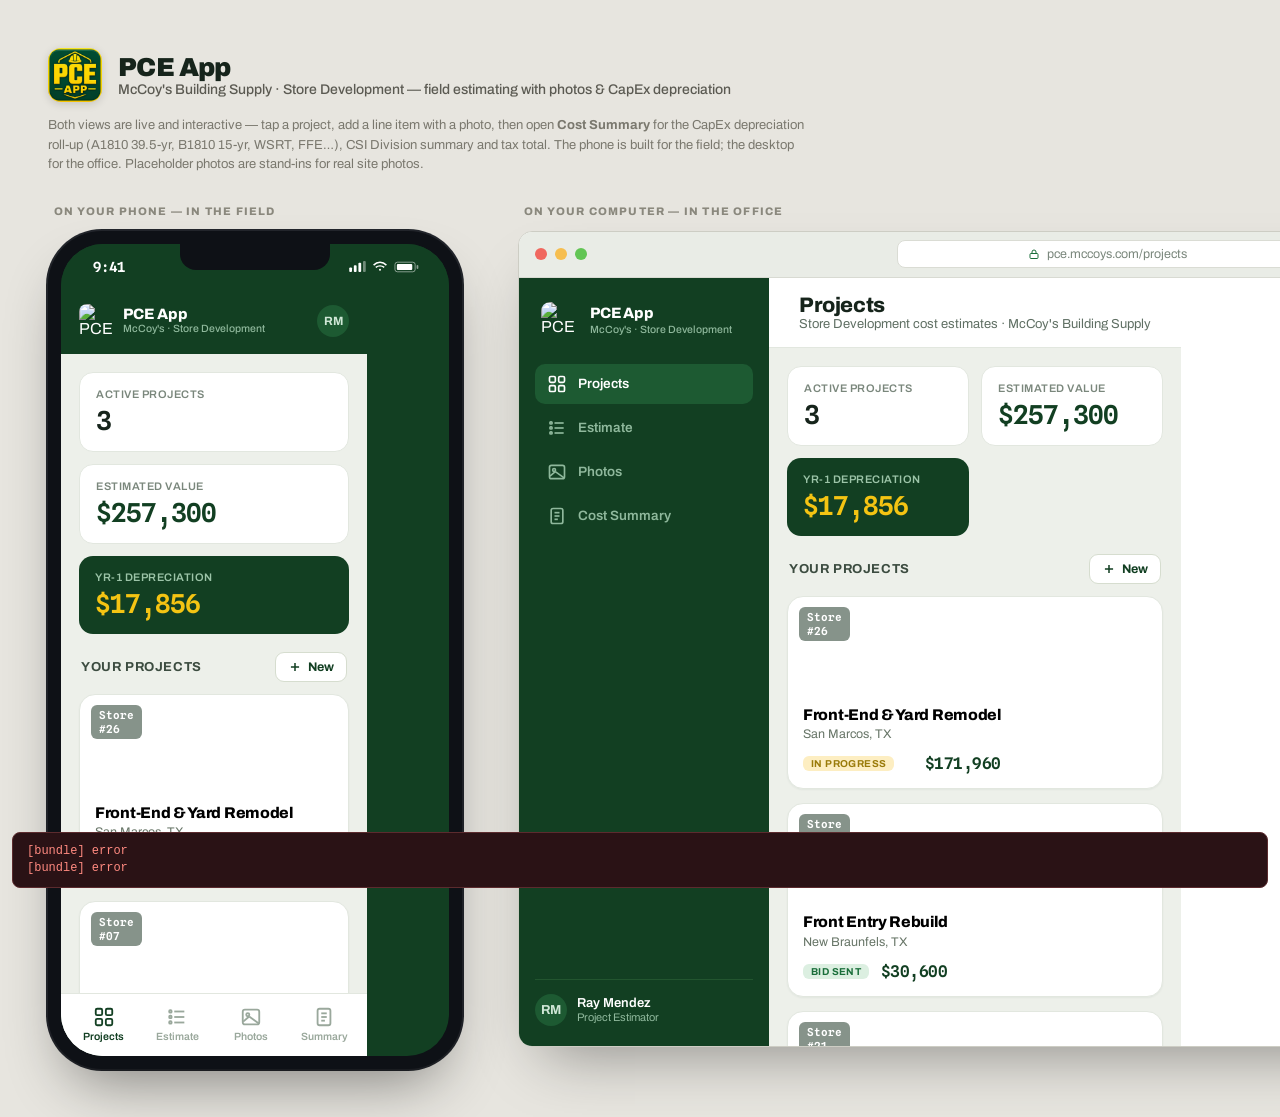
==== index.html @ b070d077 "Add files via upload" ====
<!DOCTYPE html>
<html>
<head>
  <meta charset="utf-8">
  <title>Bundled Page</title>
  <style>
    * { margin: 0; padding: 0; box-sizing: border-box; }
    body { background: #faf9f5; display: flex; align-items: center; justify-content: center; min-height: 100vh; font-family: -apple-system, BlinkMacSystemFont, sans-serif; }
    #__bundler_loading { position: fixed; bottom: 20px; right: 20px; font: 13px/1.4 -apple-system, BlinkMacSystemFont, sans-serif; color: #666; background: #fff; padding: 8px 14px; border-radius: 8px; box-shadow: 0 1px 4px rgba(0,0,0,0.12); z-index: 10000; }
    #__bundler_thumbnail { position: fixed; inset: 0; width: 100%; height: 100%; display: flex; align-items: center; justify-content: center; background: #faf9f5; z-index: 9999; }
    #__bundler_thumbnail svg { width: 100%; height: 100%; object-fit: contain; }
    #__bundler_placeholder { color: #999; font-size: 14px; }
  </style>
  <noscript>
    <style>#__bundler_loading { display: none; }</style>
    <div style="position:fixed;bottom:12px;left:12px;font:13px/1.4 -apple-system,BlinkMacSystemFont,sans-serif;color:#999;background:rgba(255,255,255,0.9);padding:6px 12px;border-radius:6px;box-shadow:0 1px 4px rgba(0,0,0,0.08);z-index:10000;">
      This page requires JavaScript to display.
    </div>
  </noscript>
</head>
<body>
  <div id="__bundler_thumbnail">
<svg xmlns="http://www.w3.org/2000/svg" viewBox="0 0 200 200"><rect width="200" height="200" fill="#123f22"></rect><text x="100" y="115" font-family="Arial" font-size="70" font-weight="900" fill="#f4c413" text-anchor="middle">P</text></svg>
</div>
  <div id="__bundler_loading">Unpacking...</div>

  <script>
    
document.addEventListener('DOMContentLoaded', async function() {
  const loading = document.getElementById('__bundler_loading');
  function setStatus(msg) { if (loading) loading.textContent = msg; }

  const FONT_MIME = /^(font[/]|application[/](x-)?font-|application[/]vnd\.ms-fontobject)/i;
  const MIME_TOKEN = /^[\w.+-]+[/][\w.+-]+$/;
  function toBase64(bytes) {
    let bin = '';
    for (let i = 0; i < bytes.length; i += 0x8000) {
      bin += String.fromCharCode.apply(null, bytes.subarray(i, i + 0x8000));
    }
    return btoa(bin);
  }

  // Error sink persists across replaceWith since it's on window, not the DOM.
  window.addEventListener('error', function(e) {
    var p = document.body || document.documentElement;
    var d = document.getElementById('__bundler_err') || p.appendChild(document.createElement('div'));
    d.id = '__bundler_err';
    d.style.cssText = 'position:fixed;bottom:12px;left:12px;right:12px;font:12px/1.4 ui-monospace,monospace;background:#2a1215;color:#ff8a80;padding:10px 14px;border-radius:8px;border:1px solid #5c2b2e;z-index:99999;white-space:pre-wrap;max-height:40vh;overflow:auto';
    d.textContent = (d.textContent ? d.textContent + String.fromCharCode(10) : '') +
      '[bundle] ' + (e.message || e.type) +
      (e.filename ? ' (' + e.filename.slice(0, 60) + ':' + e.lineno + ')' : '');
  }, true);

  try {
    const manifestEl = document.querySelector('script[type="__bundler/manifest"]');
    const templateEl = document.querySelector('script[type="__bundler/template"]');
    if (!manifestEl || !templateEl) {
      setStatus('Error: missing bundle data');
      console.error('[bundler] Missing script tags — manifestEl:', !!manifestEl, 'templateEl:', !!templateEl);
      return;
    }

    const manifest = JSON.parse(manifestEl.textContent);
    let template = JSON.parse(templateEl.textContent);

    const uuids = Object.keys(manifest);
    setStatus('Unpacking ' + uuids.length + ' assets...');

    const blobUrls = {};
    const resourceBlobs = {};
    await Promise.all(uuids.map(async (uuid) => {
      const entry = manifest[uuid];
      try {
        const binaryStr = atob(entry.data);
        const bytes = new Uint8Array(binaryStr.length);
        for (let i = 0; i < binaryStr.length; i++) bytes[i] = binaryStr.charCodeAt(i);

        let finalBytes = bytes;
        if (entry.compressed) {
          if (typeof DecompressionStream !== 'undefined') {
            const ds = new DecompressionStream('gzip');
            const writer = ds.writable.getWriter();
            const reader = ds.readable.getReader();
            writer.write(bytes);
            writer.close();
            const chunks = [];
            let totalLen = 0;
            while (true) {
              const { done, value } = await reader.read();
              if (done) break;
              chunks.push(value);
              totalLen += value.length;
            }
            finalBytes = new Uint8Array(totalLen);
            let offset = 0;
            for (const chunk of chunks) { finalBytes.set(chunk, offset); offset += chunk.length; }
          } else {
            console.warn('DecompressionStream not available, asset ' + uuid + ' may not render');
          }
        }

        if (FONT_MIME.test(entry.mime) && MIME_TOKEN.test(entry.mime)) {
          // Strict artifact hosts allow font-src data: but not blob:.
          blobUrls[uuid] = 'data:' + entry.mime + ';base64,' +
            (entry.compressed ? toBase64(finalBytes) : entry.data);
        } else {
          const blob = new Blob([finalBytes], { type: entry.mime });
          blobUrls[uuid] = URL.createObjectURL(blob);
          resourceBlobs[blobUrls[uuid]] = blob;
        }
      } catch (err) {
        console.error('Failed to decode asset ' + uuid + ':', err);
        const blob = new Blob([], { type: entry.mime });
        blobUrls[uuid] = URL.createObjectURL(blob);
        resourceBlobs[blobUrls[uuid]] = blob;
      }
    }));

    const extResEl = document.querySelector('script[type="__bundler/ext_resources"]');
    const extResources = extResEl ? JSON.parse(extResEl.textContent) : [];
    const resourceMap = {};
    for (const entry of extResources) {
      if (blobUrls[entry.uuid]) resourceMap[entry.id] = blobUrls[entry.uuid];
    }

    // Artifact-host CSP (connect-src 'self') refuses fetch() of blob: URLs —
    // consumers read these Blobs directly. Survives the swap like the error sink.
    window.__resourceBlobs = resourceBlobs;

    setStatus('Rendering...');
    for (const uuid of uuids) template = template.split(uuid).join(blobUrls[uuid]);

    // Strip integrity + crossorigin — blob URLs from a file:// document inherit
    // a null origin, so crossorigin forces a CORS fetch that SRI then rejects.
    // The manifest bytes are ours; SRI protects against CDN compromise, not this.
    template = template.replace(/\s+integrity="[^"]*"/gi, '').replace(/\s+crossorigin="[^"]*"/gi, '');

    const resourceScript = '<script>window.__resources = ' +
      JSON.stringify(resourceMap).split('</' + 'script>').join('<\\/' + 'script>') +
      ';</' + 'script>';
    // Inject after <head> so the DOCTYPE stays first; prepending the script
    // would push the parser into quirks mode. DOMParser always emits a <head>
    // (synthesizing one if the source HTML omitted it) but may carry
    // attributes through, so match the full opening tag. slice() rather than
    // replace() keeps us clear of $-pattern substitution in resourceScript.
    const headOpen = template.match(/<head[^>]*>/i);
    if (headOpen) {
      const i = headOpen.index + headOpen[0].length;
      template = template.slice(0, i) + resourceScript + template.slice(i);
    }

    // Parse the template and swap the root element. Scripts inserted via
    // DOMParser/replaceWith are inert per spec — re-create each with
    // createElement so they execute, awaiting onload for src scripts to
    // preserve ordering (React before ReactDOM before Babel before text/babel).
    const doc = new DOMParser().parseFromString(template, 'text/html');
    document.documentElement.replaceWith(doc.documentElement);
    const dead = Array.from(document.scripts);
    for (const old of dead) {
      const s = document.createElement('script');
      for (const a of old.attributes) s.setAttribute(a.name, a.value);
      s.textContent = old.textContent;
      // text/babel scripts with a src: read and inline. transformScriptTags
      // does XHR against the src, but blob:null/ from a file:// origin is
      // silently dropped. Inlining makes it a plain inline babel script,
      // which transformScriptTags handles unconditionally.
      if ((s.type === 'text/babel' || s.type === 'text/jsx') && s.src) {
        const pre = resourceBlobs[s.src.split('#')[0]];
        s.textContent = pre ? await pre.text() : await (await fetch(s.src)).text();
        s.removeAttribute('src');
      }
      const p = s.src ? new Promise(function(r) { s.onload = s.onerror = r; }) : null;
      old.replaceWith(s);
      if (p) await p;
    }
    // Babel standalone auto-transforms type=text/babel on DOMContentLoaded,
    // which fired before we swapped the document. Trigger manually if present.
    if (window.Babel && typeof window.Babel.transformScriptTags === 'function') {
      window.Babel.transformScriptTags();
    }
  } catch (err) {
    setStatus('Error unpacking: ' + err.message);
    console.error('Bundle unpack error:', err);
  }
});

  </script>

  <script type="__bundler/manifest">
{"98ed69ff-ede4-4b81-a86e-719fe7034655":{"mime":"image/png","compressed":false,"data":"[base64]/[base64]/[base64]//[base64]//1jc44auaPs+LjBv5OaJjdXJseCpzZWxmI2p1bWJmPWMycGEuYXNzZXJ0aW9ucy9jMnBhLmFjdGlvbnMudjJkaGFzaFggsllCznQo9ePp1AnsBip4DQz7X1uXgE/[base64]/0grZDY0NGiD+PyKnxPbjljL0cZ5CHxuhHKz92DBloZGM6dGl0bGVpaW1hZ2UucG5nY2FsZ2ZzaGEyNTYAAEy7anVtYgAAAChqdW1kYzJjcwARABCAAACqADibcQNjMnBhLnNpZ25hdHVyZQAAAEyLY2JvctKEWQvoogE4JBghglkFiDCCBYQwggNsoAMCAQICEAul/[base64]/sEFM3evJ947IDq0D2OHmBvNTZwav7R/MxFEqlQwN0a4B/2aeUQLc1dVowNjEXwdEt2sWC/[base64]/[base64]/[base64]//PUy0oy4X+dsgG7rW3yXWzDnEw8uQrgDxnCa/[base64]/[base64]/zMflibJ21F4bQqB5wEvQUwV6ExLiAuyeLIEFTboZIWT74kNZj+LwVp3Bu4TePeBy8a6Gz1wYri0/[base64]/b52I9yw6aYExqtAypB2mEeLkcIUr0edFG+XQTseoK2wPv6D+gnpYvo/mLzDGDxA19IGspzAX9zleQZTm7MTno13lgR4deCF9zSFkdDd5vfSBmIeZ+jOaRZTl7gTgtHl/J1Qtd2PbZ/pCLc7QfGbx/UckaM1lHHtbd68pP5IyfVgAISUHWKcKBo6ee8hCh8nCrqKanAL/7JdhEZRlWwL2PqfZ70FbBEpEDeQDZcRIpUa1dI/[base64]/qzMf+dhyJTmYKaYgtEO3DRqIq5H+M1BKcV0YtWBhi1cqo+n74wtlhahbLNV2gk6OyZagv7e+Y5/x+ukj0qqFx/JOvf+qnThhziGnVQsD5hJKFTxDLVLM9OvjdKWURecpDnpa4h1iWIe/RkXsCAwEAAaOCASYwggEiMBIGA1UdEwEB/wQIMAYBAf8CAQAwDgYDVR0PAQH/[base64]/3t/AysNAGtW9cutHr0qga2lptBNoz4Uk+STEQxp1eSMqG7mN1QIFuIlnOxlZig8Mz2iGpqiu81nZErnvnQhBKFuw6smxDss2lW5/UdOBOCNeJs3g8R0O8VHYe9tQXKk211DU8mWTuUd4AQ636jdLtGvWJfW5/RfBHIjPGvPC705AasGjJOoj6cPdlk+4QSS9ffZ+0ZiBatubtSIRqCzLypqX6VO2vjU/MzZozypd0UbCsH5mLk5y8yhccAqghJx0+T2JeJRIW3WFd/kU41vSn0Xjl7AugzVDnd5IYF6zu33HB2bjrayikJWnY9rQSoO/muci+4aoyjPX/Pp0GQe1u7CiUsY65LP9a/CJwVNuJGhNyWZ5v2A3PS8xzd7vrQBLWdY8C/nw7OLceVEA3owtqWydT5bI34701SmOrnHzA4cMxXVajV6gXZ/L/5X2mn4DD4/71SPAYt7RsNjnvof7cR/L3CEK/ZWgvSnyyTXbF4kezq9qVg7GBFps5yP0nB0/4tuJrvDq0XHUwWWnEe1xkarXvX8iIsZaKM1D+V8apVltavruf+6uOCbSkeyzuwVL4kCfRXur5wMTcTJzgH1Mj2P9yY0C/[base64]/IblZN4cleWhoT/3CdkvADjL8rNQe63eyh8WGyoGZygIIKkp39CAzA64YFjIwMjYwNjE3MjAxOTM4LjkyMjMwMlowA4ABAQIIVUawQxS0TqagghBmMIIE9jCCA16gAwIBAgIUYdtGKDKKjI1KBre//mDjAmw/[base64]/Sefx3inYQTK/w4pYSr7oYjNX6iil50OiS+LkcgfvLCWkD0IHFWCwZaONmoVrYlp6JDbLEQyg6gKzXflNejuqGRb/rjgjp3nAiChKMM13acQN+ki9wlNl5q0hHPALnypUEcooLTwaR/wsIcpeln+DxQUNUL52WlSF0ogN/JozA/xLbeCliAbSxEORhJcPaQUhrhLRWY4ok5NJ8qVunUMzE6Hap90wyAVBQEkXw3Eflyu/h3zHwuV7QCR3zz1hpsqEl4O1g8c0N3J+g3ITcPJhFoYSSzkOHMaYFK4TO7G87e22N1qqc4gul3WxFw1EGTyAyMRUz9ijmUFEV1wK9TJawmBRVLoGlftWkZd2l12nCV5EGiDUaSYhHWRcphV/9jjQ2Kx7WlnJ0G8xY/yagcrg0no4S0YNA67OQevZ720lR7IArK9RWfNcgGIlF9VSwYsra/tpfQkr3cDPoOKZFGPkYwMOZZLsD2u+gSZoT4YjD3wvhc2oS71Y7UCAwEAAaN4MHYwDAYDVR0TAQH/BAIwADAOBgNVHQ8BAf8EBAMCBsAwFgYDVR0lAQH/BAwwCgYIKwYBBQUHAwgwHQYDVR0OBBYEFKQnVIKiioB7PcWGzT9w2cKDmVF4MB8GA1UdIwQYMBaAFPIU8LDHF1Q9I0OF3Mpz0HKAPbioMA0GCSqGSIb3DQEBCwUAA4IBgQAg+yRPQcDAvJiyMhIgEI0gmUg1Ek/ERlZ+pz4/tqUj+SpIPuBRnR9FQHjBu4NOk1DJmyeWaN9NzvL2HNJ5q+/qwR/aP/WYWQjmcM2J9O5Hi6rL7P+MfhThRtiR5py4HuQ0Rv9h0nj4fTg541LtG19m6HPAAHI75KirjoYbKqM3Ifk733tcVNhMx2oqS3/PQ3RgBYBzo8nRd6+Hqf21sYRqbr+IKs6aoZqrop6CSAcMN8UCY1GX21J8bx5nyWkIQtXP9futG16LkOLgCHk8LhsTg2qepeglQY+FEAHt5BjBoDqN/p1SUBrvh97hZM1V+SEg37Yp758nbtG6NEarSiJP52IVd91FI91hLcIxKY/EuX55AgartFfUwezPHQbhXHtlSbAZ602rpMcnQE6mtLWPz3zDtEOndtNeMGPuqBeuNSh0ZKtaNeNbLzo+Tgph1jBNQ5v/[base64]/lsRYoVYLf3ri9eojVOhTiFaZ80ndBN2EM9zTRt/GOT/NNwu0roduhqTmZJoO38+Bi+75oXt6h3rO+3OMy51CozxHYP1kARd8v+x10XLUDT3os8wBjWQBRBmcuUPyx9AGtS/J7KULcJR0UV4QUjVfqxT29UmJX0fbr4aOEiHHrcipFDixW2LhJDsWIcoL7KJI4u77+k0U3ouD8xzyY9xQBQ6vLZJCBk7dVzni5weKreVjwF+dSAouitr/b7qKNcy2irRNswd/LENHRrVW3Gh/vyMjyecQ5FE/fsUA/7/tYEMSa70MRNYeJC26/DK25fKxkb5uKw741cRM0fwHN9j6LpvW2CvCVlhAgwae0VAgMBAAGjezB5MBIGA1UdEwEB/wQIMAYBAf8CAQAwDgYDVR0PAQH/BAQDAgEGMBMGA1UdJQQMMAoGCCsGAQUFBwMIMB0GA1UdDgQWBBTyFPCwxxdUPSNDhdzKc9BygD24qDAfBgNVHSMEGDAWgBRYwkCgPEd2K6jmbqiRlo6WyLfZ5DANBgkqhkiG9w0BAQsFAAOCAgEAkuw3XN5s62TarqERCTByrtxyCPU7vA96PdbG4S/2gzN96B9XQBhOTJmqa9SZ2RSL22vWTPjK0Fkz06GgOFwjiEQk+4fh9pMGJ7yh7UxfZ13/Nasx0ux7EdRAQzdPwoQbnLpkyA+woh1+mjb44dCCs1BDsuBVvYCUyFlSTkp03l3HRVibt/owqjvcR7zVLiy5OBhjLHlat91VrT1C34gDz/Fo/nMA1Fq33iQCl5HA52f+3KYK86VGEbNRHH8Sz42vX+MYyLhAxr3j+dZLcdBkXeVkwkvAXnfRPcdbnhXPe/2UlOcBSwhR2vtk9KsR8DWU8fa+fisO3bKaPVDdUMOWZI5tqwxznygGOwR30Jftb0VPsTMuX0brg7apYR+814Ku+IBvwuNpFTDmbXw6RJIrBpgtr9w0wb6lKkjnh8jeOAy1BAwzyuOEUHDxsh5L3o1P9pEZ3F+F+vHm0dfKp+60n/YheCmB8ONwWHcBEIakOkuXg0bo2sJqdsmpEsshHA9FvmWxoIYugLxZS02bQx9ttNeE4Pzw1chhkA1DjhNqncPxITyEXQb+O9bYIzlFC18dcQ36Mv2ggJVEtU8A5cN0/eJOh3KG9PBRAYceCL3UtSs1bAYQkqQ7a2qduv3AOwecdsIM1Rg5f0na45QcPlAIatdM4olhne/rz8XDQG5wejgwggXmMIIDzqADAgECAhQTUDtsiYzwJAMzLI/[base64]/AGq9gvsGazXma3Gya/jaawZgWpD/kLJ26paVQc7MKwvka88RJL3i90uy85z/0m9EaD/KgYaIsiSXKUQYRF/klEJzSxi/0icRBEg7+Jh7TbTXN7Ls1YECohVG+9u6QmPEq2J16EGtq2S7ZY/PlFFwpxYYiwYocaM3rOJ6pUJZbI0P7OP9CfDs6oVEvJclI3DH/UHLu8Hyhd80Yb4Fh8z+/bujSG7GmCDbkazL7/neoXptc3d0xkEyOZf8WgctBzigxU8oYQ85IBG591mQWsykQ5LQuOrdUWnJWV/Ooan0e7+ZhH91lyA5ICUmZMnTwCqLM3ZMAU6wjvYKFILHvvu0doXcA7jpGM6Ke7K/pBjFmtGZvsomToH6VDg8hzkH4XvCO6c25wNUzXXjQ0Ccxz1AwcnMdHtpqwsCTz63cD2SH9vsIToh29T7v/5IsmXcuC/YG3Ji2nQkDOv30GgnHj19a6X5IDQkrtR6KgxsE8lsVPCwQA6+Rop1Bt1Jo0Q0RGhm/sMDaT2C97imq7YeNcVwojI2IoyUUY0XYBfx7YY9sRlQ7GFzJsIKvg8ixIz8cnxpb7qLXVLUqU667hdum+pee7ISJcvN6QMkWtoVYR1vxJGE5okze2MaoIvKev1tMLMsCAwEAAaNmMGQwEgYDVR0TAQH/BAgwBgEB/[base64]/R9GOsPJvyD/yGowaze2xuTqxnN0DB2GDqTnc6qZwMNORougHTfbfB+E3Yv6epQQYs4PWzl4D7uL9tkVDZeEb5iRbbRIbSAPIwY69qc1kqp1VRlW2vRWH7ASYfr60tfkgw7lNeahvahWc5H8Disw7B/A3Rk0cBSO6Gxeyhr4Q5pl/gCGAwoFzsn/66kEJ73Zcug9Oq5vZTOROKYsQpIaO5VqSGlYI/+ytZ90XuGIJwO86h40MbaQC7IgQULXGKoKsH7VucYeQeOEa/s5dvTcP5GzGOoZPE86a+lZLxev4UILR6wzuO506QR11K7cIuGnfsuvwr20lUrI0IrQ1zsoYJhP89x7bD3l+nky8I8/Kx3t7bcIMFM6YmyD7Ivf8N+kmScCLWE3syW/YmwS7VDfdLprYb9Gdktn70A7sC0R1YjfEgVkQ5OD2eJIHtiCMHJXlXx9gbGUSNXb++HvhQgRnm+lAKxyCAonZWKiCZVBWZS7xh/2Uu6qFoU6cIsrZ8Lw1xC86H1J2R5cYwKWp79uflFeQdwHuFqA7U3lo5Y/UW/[base64]/5g4wJsP3G3MA0GCWCGSAFlAwQCAQUAoIIBJTAaBgkqhkiG9w0BCQMxDQYLKoZIhvcNAQkQAQQwLwYJKoZIhvcNAQkEMSIEIOyQX6k3UVFUxCSm3VLrIvq5RDTdHwK5/Tk1EyOOGFjZMIHVBgsqhkiG9w0BCRACLzGBxTCBwjCBvzCBvAQgvU+5spBMgTZniG7vQeFt/[base64]/5g4wJsP3G3MA0GCSqGSIb3DQEBCwUABIIBgOkDvWNf1SYMcY7ptBNaVTh10tHQ0H9kw672u5IcIA68334+l/jbxAZ1P/8l4gGCB4ZuM7uXqgHfzeUivDRZuJOw2gw+0ed/xguC/yqcSrSywBEsxNRptiIrQ5C1EnmEuQxYoo2HnwAiTnWcGIt7oGuSmtVq67auRwa2ChDFusxeJtzeU0hg4ImfCn9y0rf9BBh1m7duQncoXI0dLztrbQ80+4Sxe5g8MMLGVC/OlfpRvkAP2OxER3tSrBu20B0sPga8Mt4d1Xn7Nnxj4uMjM5xb5Q0zB0RulWTt03+Ld2vNDZbPcCE48Ziq1aSck2UYlREwdvSVO37QXUQOM2ZYyGyy6RS1usKH4aDxzg4geLktfZgXmEwTKtQlbaL68TGfUTiM9iN/Cd3RWXULaglNSt9ttqmCJzm/7yxMm+JLuYGd2RcteowGdrktP49dYTMeUb7/[base64]/bv4jMh08mm6xicBBbGUBj7im2CRAG70lRMkxoeXusmbpzBLkoA9yotrrz/eB9gwik1i0GDCLeFTqX8D3Y4/W0SdCBhoxFsfzB0eC3pJ0GNDjsAQfkhF2T92Bq/3Jq2OhoB8stYEYxhk1b0U5hc5BSuDpmKd5SLAopYb+fXSsEf7Fze0NwJ9LeJ9hd16pZfhhSQRcToJwrWp+Jfh1uS+7pXX4vnUZXkvWSOfAOW7OiOqd0y40CmSUtQOeQme6fn77rTSCbE+yhEYfflHWUcyhqL/QvgQF96OXOetpYz0fqLLO7qvg1D38fFiFkP6LDXkEYvPzyRasPA+Kk3LGk0KK/GccC6uxnLNCyNpuhaFLrVFB+ld7cykxOq3q6P+TrZQYwRFbSbM2c2W/y97Us4+WRVZXDfVfpg8Y6SDVWmK1mipZ9nnDZBjBGmWyqJehdDgfCI7QwogOUHQQWcsrGY//[base64]/4KpxsqyOHLLcpaXIeGQqn5o1rFerKHbD2lwHniayFMLhaEF0USCRSeAYEsgY8MXV23T0wdRzfngUPWfoITtoOiYnHaTk6YinnttZY0e/JzfqPgsPTiH8ssLvsiKEYff3KuOt6QkUICZXYWTzaoCsfmU6rnPdTN2oaRc7xXdY6dStyPUFnzSST90VEpR+kE2IoAJPT5T31HYnGaYYptjToyrt62DjeVYJAR9JlKVgc8vCbEHzz3p5lK0R9P+ReOfTs1tw2/KOgdwLisxH4qJKvBIMuqVSVWVZPaeHg/[base64]/BAIwADAfBgNVHSMEGDAWgBQ5PRBH3JePr4h7TXMYHc3l7qSlKjAPBgkrBgEFBQcwAQUEAgUAMBMGA1UdJQQMMAoGCCsGAQUFBwMJMB0GA1UdDgQWBBQc+1eiwBtLxreei1V1ej1UfmRDXTAOBgNVHQ8BAf8EBAMCB4AwDQYJKoZIhvcNAQELBQADggIBADHltWt/dhvXwtsqfekfj67cmy/v3h7mgXjnNaahUlsMbmtci3RpGSoAgM2WiOGGbbnXVqCTqW8intRWVCmU2r8yLMKM6iRUXzQq11Nmwr9H9v/snYdRnjRBD8tkD0F4fjGsNhyHTHUbxpMZxrRNAe0ah/GANftQB4/HT1oV+3EJvppj/suHfoYhlj8KgcxXh/BUJnbdqKXsca0dlwQ6N5no0aXSIcCTo/tv3klk/dm1WrAsOr8/vlKiGCnU7bAuiiwbSiMx+qewhraIlbDakDx70mZBLK5qFUvK91MCPpi9fLLEtekHNL8UK5ZJK6lCMd8VwsktnpW9DmW6+Xsye1jB8atWJilQeDs3CoQqQofhbvPffLsLIFJfg31EndjFskq15RnQgMME8dnHAZggZZr/kUfyrct5T19JQWXCvAxPq1d0jVvH2IkYi6YN4Bq+OZJmz7P4nNtym9wIqOB8/yDNgkXjS47xQdj+qYPSgpySaX0uVnBpi8m49HLt+P0e6zvMyOq1Uk8IqSOTZS6BW96TAcUd2FePQMciGlDjOXqH+sTB/CFLhvx+v5LcT4ZjigW9XkNEhFcyAeDuiN+4QhhTp3rX5PjZWmmVny/[base64]/34myS/B6MneoT4LlD1mzbHr3dR6G/WkNwNf4y3WBwwpas3lFMTMoFg5raRz+Ts/VHkpvyihdSlKTsJpkx4Y+vzryBEWrVbHoeam/6ytPpNLTxWy1FzoY0Z8f4amxNTm7tdD2IRkDD77PO+Pn0JJpTSz/6vgJKFR4frXFW+PeabEe7z7pWoyu2E45oW/Ezsgaisd1qe70/Muk4vmH/SWSFgK0dmWCh30komFUOJwz9kd8LyMJwNgZcSletkPVSSSEbrRsAAQAASURBVHiczP15uG3bdRcG/sZca+/T3e49vSers2XZlmxjjG0wdjBgQuPEFfqEojCVVPNRVEilQuAjlZCuki8kpJIiFagAoRKSQIomlRgMAWOwjWNMZwM2yI3cCFu2JEvvSXrdbU6z91rzV3/MOZo519rnnnvve4YlvXv2Xms2Y4w5+jHn2iIiJACivUSE5KGvy8blQ9dlefMxl/XRqx9wFdbyNNwXCBEaCgRSvzfAyIHBHg8nwlAF6idAc21uJxcQidANe/O5nha35UAVsgX1ulY6a/[base64]/gavnfttDpF7N6wrE8QVVMERtZ0fWtc/GZPW9bFcqi0RW+hWumuq7zK/2s49VBFpFYFjQ0kS9WNrmN45F3ptES4GXVOM/[base64]/OHv6a1uq6iPINA2ev8EM/8kJd9X7++hgLQ7kaIkmUJncbpIO83BSJ0rPQzE8c5lwbOT7FOOMhSvbTPHbWuEQ6wmNdvt4oFqeVa8/[base64]/[base64]/[base64]/jxjzFLkamivJGLvCbZz8XnMnVYvc1iKNGWGWoQZN4fkVK5XxUug/qMl6XabubH3iiuKU5yH2jYFH3MguXX4nlI18TC+se5uI1bW7+vdOmQuWF4EPHqK1UHxokrg0ZvdQOrmMdywxrFxamkfOcz95S/yfWmxKtxnJuGRXJteHf905tfraisR+c3ipwOj/8mwmlDHeKnpx39urGerqL7loGzaBzqF8VJqf+q01qVYAYgzBCRTA6DBgYl2YZaMxXIZoCQ+xlHW2HmmHD7WN7/BcPZNh/dHt64z5mbs23+mq/efuC903PPycmRnN7ejFvZHm8223S03W6P0vEdGUaBjOQIGcEZECBDBpEBwppvFAEGVEVQPHktYVTdlFViEsiQm2Ox1+qaUqoTFfLwSKZdg/+Z4NovAyLFWobQpj4sfzMYCqNqazRw1/tASD7Dyjr0cYp5cg2XPb4rfzWFK5UyyYyarlExyK69i1mvy1w5wcanas0abrkBdBQVsuoHU5/FslQxp8XvGOAddBr1HpXC5vmal2/zZu0iNX5joDNQo7T6H+EZs6gzfXXFuBxGbXfygmLTz4yuMdUBhMVXNr6UMKI4QV4zNXNroQLaBCmAFBjDWMI8teDZGVdrXrU1TjUh0lTXSzdn5RKvutB7iGWpDg3colKRSHQqSDVoVn1dx2sdhtLYjSrNw6/rFTwxo5c2C9Jq9KpurBi+gcxlXHGai4qKEl/BC0vqLOcUoGZxFP0cVGSUBCoWgSwKp1QILYWgPFzjb+NYOgsZsVU2Q5K5VRHWXlr4aVkgqP/jT21pVRlWhRbGhzeBhVbi92tAqfGPy68W6CuFs3pUHgg3S6VamtETFUMQoGUpGFguQGe0quMnR82lpshiYtPLWbRhicpaEI2DmgJ6+EcrN8pUnryFDVWyMK5Fa0hRgmEDNSm3aiLNUmRF9l0/M4zTrlNVwiG+rA8t5rEplGJVJH2ZdTCp7FlTNtWPcUQbCgYRqHoxam+DsBPhTkOpFBdvI5l+Fm0otkKqFaGmgU7GBraMkqWkddccKFCIX1KdqEs1B0FbspCaV2cbAjOK90P3PIC5SIEg1ei/LAonYo954kzOZN4jP0rp6qUPX33fB6+uMqb9NF3OMgp2swxMm/ShH5//yndMn3mADJlnPHzA49vAhPvnnGfzzaqfVhZwnimpJDpBIg2SM4ckJCWp0ocnKxk2AvyMXYKeSa9p8fjGTwsD3pqRnwCCZ5u+C5FMSfyjRKq9ZPllFbiYgpAlOz4DpdRxXo4IF9gFMKaun3AuH/KxIFcf5ZqZViPglohvWoTppuxNGvD62dQnXGWJa+lvDmq1S93/qzHOtUAxDGk/zwQlpXmay7CbrZycYJ74/BG+/[base64]/Iu6ejlixq1X/1KWuUEpFV/MdodilYzPElr5KsOSFrJsCEwddOHFIKxPHeCmyaxF2R1fd0IB26OiYakyikU9dISHs/EHBOwGluqxAwdpZ2mt5hYwAe+rnFh7XBmKNYPsGG/K2NGMw6nXZexJpWzcFxu6+tHE7mKgiduGzdWTFa8nnYovhqrROWbUEVKxZtgZBWmh7Tlae0Omq1gwEiaFVULsd0ST2hyFLfy6kaRoTwJ61Bbbr0FizSfqw/S+MH4YtGISasBsFyziqIfWCiA6VYJtRG7UeObsrT1QMI7n0e9LParMaAYvKVnStYxXLSmGoOQkXwqivRJxsmTV9UzhvAmZwD+whaTjaQPaYJmaSE+cZ3HN3+eiN6eHDIY3DPO/ni93F/UdnZ8NPffjBt3zzo9en9Po8vvyx/SwyS/rIJ+ZPvUYRjBvZZ0xXKBvkylaBYRAwp1Rpk3UfiO1yQjWOB8T58BXNxxP3fJpuT3Ut5np6sB83j1JxLZn8pkMla6z6M0jXBpa16GnpClw7BIA3F/q1Ec1aAogVmWU/PA6ea4LKx3V0TdVqq+s6tr6Xavu1sdszujeV6yeqEr9Zm8gPQRI/RONkCqsY0lS2cSZJoCTkjGEYLncTM+bMQbAd5Djxq77y1mfdy8fCD3ze0Vd/[base64]/E5foGkuy3ok0NW4PwHZ6Xg2PIeVBdSR6QMP8krIDK4VjFmL/Orlr4bDdl2/NG0I0gAW+9WaNtx+a+AZNGl2cAm281jGVBCIH3vZWrNzlPq7V8VYvekbNo3wi1qG1+uR92I2g4FhRFwqV0bjyZOUBgTmWLpxdBLXwG4LU9BhZyOP2rgl3PMNSUJPuSYFeWbsxnJUhfO11CfREm5NIOVgMtbCWomxmqS3pkTZWDBUnq/H1+JabKZA4Ki2uuPi2bBVOxzw0CZR1cOBrtVDUsYBvFJEQriq0YvqoEZYIvz3ua7aq4loWgqsVp6rCZmMtrQZDJ5tFdSAl5NPK37SWXRZ6ErPqIhuq3X3ndF9zO1xCFjLRABfbN4agRS6YjhVdHLjNpEv0oS5hYLX6IKZmXNsYFClk8xpg0HeJynMBY0U+oQ/UgyHozVj5EtRChIClUp0sLQVAM6eppp+Yq2Um4dmpDM6QrBFk8X0IKbFtBrMMg0hG2nPeA8xXj7DfzVeXkFPZTPP5g92rF0kmcvrg333wd7/3gQxMJ/nv/fD8vT+Q9yn9xCfz8RZX+4rRkAAiDSkTYN3/XDZmi0CSqCAi/OltQ3s9dUFqdaSnGabX3+tjP967Xllx7Qtds5uDFIxIw7OPhWphjq4nywr2NyHIm3LFiTSvFxhI2zzliM9+reSv/JFZssPLEz6vQmW643Gl0EOz91Nf36vpqw0X5Wj1DNuQdRXItcFvHtzeQCqebTlL1TQJJKlLIAAkz8hZCBkEADIwz3PtMoAz7p3gS9579Gu+4bmjR2+86z13Pv/[base64]/TMoGnYzGRSFTZrZJJTUjLp1EUS5g4oclGVsI6tb7xC3Gm4IGRI7OCkGdOcIBmPme7PL3lH3oWFFmMp61MdAzbNIIEpgDqkHDdUr16HUY6rHGsu8KWxk1CNzvuVbtGJYYLB4Kqlvmc0/rQdO15VYXZWCXSFLZYnag4F/VJwZMK6bPhICEayHLX0rHiIp1XpGqIxZuY3xhCC0cNpkJZqkicqsuaQsxKvWIQpUY6VtNbX2rrF9gTFU2xwiqdov+V0LK4LIlTtmddWWZThjKNYukA2MXiuz4Ko8TQBSXMkkguTHIkDW/[base64]/euHqwe/TKtLucfuCHHp7eHf7ct1x+9w8y3U4//dF5P8qnXqW9GLIIUHkNxJDUCJIIL3CyqsbaVfni4PMbXxLeLLsmdYc7AvA86DWDP2a89UnjiaknilofF7KaS9kVDirLKk8dMKk+i/JSg8izL8dNrjjRgZC1TYE+8QTdW4UPIGaFKrQNHsdGN+Gca3oirFG7SE19Zw2GA0HkY/m+mXel8fq4Nw9ZV2ZcC01vEq9GPr4JRzbueZ3FQ9Yk9cUGImk/cZqR5xop3bk1fPVXH+X7uy/8nOF/888/d+dE3vXuu8fbq9N3nQFzSidCAiOnAdxgHiDDnCXjiFMCNkgbDCOQIEM51CcghCJDhUvqO0v0pU4DmJin8rKUYi5IzYBKLLQaHgEzN1HVBqgzr+FQOULJxLJBy7wo9Swq5QXuztoBztbEV6fTXS6oi5D0QCb6A/WmrMrBxijg4WP5UxdX15j1RSTqHKCEfOYtsNpIdvOK/T/[base64]/fU3DF1a91HRT8eQq3Uzki3axIUP7Mqn76nRMbXzjdibFS8fXQSq9K/[base64]/gKMVTyLUB0Au2/2wjmcNYovqtB2RVu2xI+nSFNUt6VWBnfUIMhFUQpEPOiVBEp9s2KyF+UFc+ZWRmNsUkRq3VUEQC4HsHJGSuVTGZA5IYH5Ksk0pP0wzIILCHl1gQ2R98LLvH8IeXD1yv2r14bx9sUrP/Xq/Vfnb/xL+x/5abzyCN//I/[base64]/7rvSr/[base64]/hXZ+o4hfaUt+GQjVe5r4ZqX0p2ZySLnxY9EXx9QI8+q4wOgGhS6P7OSvcCTI4BjGgqq8GQa3t1zO6utzNpkRFISwcaihp3mRdglj5C/85ZUN7keqx2cqZaPT84BFRxMFEStNdhTb+mnOuDqWUkEqiEEzkpmULtgVVACBJF7mxqk2Vuy5HqgFqI8eir4+qHnp9lXeJSCqbEMheV6aVtijMYY7IunRBqA9pvNiAqfgSkD7zZPQhytOYQ6nQZAWmuE0ZmOv66OIoDm2trdOUnhpBLbzGq+YbRI/[base64]/EWe9PX+mQJkC/4zkZHnwtciWTiXn0BgngAwkdOEPAG7PD0SuSL23F3Oj+6n8XzeXcjmPOfppR+9+JGfxDf9lYdyfPLnv/3hK/fL0TBf0wTJ9X3emsozq1O9RzPTvUT1C3Czy47htULtIx8aNjJ0HOfJZm9HbLSmGg0sYJDV9mj6IfDkDemzSoHlpNHJe+yAT7co1wy4OnXRhU0+7ikGxWLtV+/HBo9Hr2sUyPfmXk+xm7x2DH+eGjTD8jownoQdPJl0eMBuX8H1Y0v4VEPWVH8Go9jhaaqJudqG+MIPpC/9gHz5zz56/+ePv+Dn3blzN52+eCQ4HvJx3pEyzNM2z0POgGxlGNNmi5SESdJGxlHqAdSxvIwXMthnkeKipZqjTYNIKm8BhIxAEi1rAsK5gG+7+Io12qjWGkTGqqYhGt/WAx/hvbglI67Ok/ltZgK1YumWJEp6VZDVioga4xWJqZ58/CUUeMBctnc2CqkoeN0wJ6tvK6GOnA4cl40tO8GNzrFhrX6kuZiNqgyc6rVHCzqtzkYl7AIYKyRCv5nX5spTQaqOSMRXwoc1PSRGEBsnt43pH0I1w9GswJp/KZrJZgW428VRR+jow4akjUUmah2/sCjCKht9tH3DK8qfOYwZlVQkSAwSOLeQBL7q8phMawMWkFK4Q5Q3mTVQ5varE0k/peBi21iVSgdMsog6NhGFtnEcdcn2sviA6L8uOgT2CM6P0tq3e0IEzLol3PhGospfcGk3heg/VP0TG8cBxQ7eO0jN3O0S9AalEKy849Q0W4Ek+xK0LrkB3lR1pORQ2pcMe8pOtEOs1yWNrh0eXXoDOFuCSfMGcGgNH7pK8amKEWkGlFZviOpw+xqoLKplSM/a1NEMBTlwP3yIbzHruS5+bd9Q7eaj3LBEp+3/tFA2h5HqrvVGBpfGwd2ACM7iZvkitii2LTnIQoO7NIsCBak+MpGRRjSc5s7YIR1gbQoUNnJv9RwVy9/Wf3J4roVvV+ZxlJJB7nimAw/9QkuQgr5xnSaoPImQ10qDAz64oiCBLWWUikL5KTBTPRmYpfzuFWZgJsv7hCl1S3DWt2onr5aXfwfL1My6Q2eG7hnXqXPZ71E2EAPAPJMzk4DCeU/OmZl5wu5SjmbZ3x/SQ9k9xPwIvMIm7R49krPhI3/vlX/44Yurmf/5f3P+wZ/CbsZ+VlonjEOSRBApIWfm8qtpLJG0U854a0nl5fJ0HKmPGp7sf7v1Sa7l4I/vEr2ZtZh3FRy3JmXGtsVNN1EuQO2sTv+0DRDW24SbpttJrm/2XBvh+ksVbwNDt/pL2+mdH79X+81+wc+yHPrWRKz/iK8oQ70j8Y/uqhpdt8DEEkzZ91t+pm/O3E8skeGXf9nRl38h/plf9cLbzy4/7/Ofu/Nc2p6cDZttwoj5iHlISSCjCIAhMxEjKcQIGUVEJIkklHMWaYQM4ABJkobikIkMSGN1ztJIDMAAimCAjIQgl/zxpkIsQ91sx7oZT0UqAWOt40kmdsAETgAgFMzmqBGsLzDAXqwYW99iMgMzZFbN7l61CnvW1/cn1Cpj1qOkg8taY8tS4x2i9d81Axt8hdSemiy6kAqnrSUq0SD+YzClC7KUlCoyJIdmhQL2Ix/RpZDwfx2mMRNZRyhRtL4OvzKUALolpo4WjEv9YYCBHIIrVrDREkHwoa2jvZU5EMwcdicBK0gAhmi5WtdNCVgWt7TnoDOmWs/nUIeUMJtkkRnMmuou2W0jaecplw+h7MakeRNrNgqGSkCZ3cspcC6sl3mBipd91p9P0KK0/mPb0QskWTBr5a0sXLsrryDR158TMHq0UGcQLZUHIGuAkZ0Y6rQqZMlMVCxMgfDDb0WgorNZubFsr8j2rmyx+olvu7BsiAQADAtzUmvjYLfDo2YV4pVDUSuCVJZ1DN7yEPJBVoKG/k5o/F0NOEMiBufQpVF0Ysha+b39kR5Bu6egS0glnbPwW1bYZmC2H6yMJctK2LrERUCVAtQdMZgASMVXwtQl7UhlpxKblU23VvQr1wAZIn2U+ZTC9s14hfQyOFD1G6X+6mvvPkVVlpVbjCxdVV/U0zdclMeaxbLxy+vuYqCbm1weov7s/DEFSYq5YbOgtocZAzgqe2RgrixXzEjMYxKq/ZJgUPOi5+pbolfStOrLRcnr86a+yu+fUdnUD0f4tvIKhij3QPl+cKkMC2d7ymkLZXoi66qJ6ZPaSlm0cOAMZCL5TxNJrpuEBb7x13+SrfBz+z4wX6wUWM5uxqq40Tzr/ZgrLxMk2xBf80T1fcZGYQFVP8gMTpATyB3IVm3iQBmAEdhCBinY1ag7aardtr+D3OsR9IyaxWeVZbUprAw2CWYwS/FtJAsncK77Y/IMZJbjsrm88JJkLq9uwgDkncznaZiFl8hXxF5kl/eXeb/DmMgrcPfg46+/8pnL18/33/6XX/mbH9xdbcYP/uj0yuv1J9nHMc1zJmXWILpuB1LVQzV6veo1jm1N7FsaNXR65GZ9DoWYIUB74kEfN6d+4NrN+qil1A0jvi6gFeBQNRhPSq4D52zlWiy67o8L5d+CkNUntZ0db+IE188O4Nk4p9N2h0ZbrsHPGI6HLmmqqQDq76cXdZAB+/n4z32n/Jb/w70PvI8v3tt+9deeDCen4zBhHjid5P1mzseQI5GtpG0aUok769sCiseftqyenEgaIEly0clbYIM8ACNkAxwBG8gG2EDKa4E3xAjZqGsS/TwB9sz3gUtyBifOO8EFeC64AB+CF8w7QUaekB8xPwR2wA7Yg5PuJLRfZ8/kBM4Ct7WonKhZ7eZko3nh9FMrkuqLK+KeFIF7yS44wfda5Jbccts20UI6bxT2VundYuH1gW39UiS614SYMxFBgpZ3vG8okjA4PX4yyzxRd/fFGrQ/xiEMcQRsd2JD0qgG7HbjZ0ndSaX7tBvrpfB4LTwOFKPbMG+uD0VAg14ZwDzVmiE3J4QNpSw97GGYhUSdSivwqz/qTqRtkKMGBhXsxrvTzzahbzeDJpfD0muu1+BUf7oMX38o5OaqSCo7OzQg40qGnQXqm3VuoU/Xw1b+kYBA8KHrUMsdARLbwWWvOeCoT8wXVuo6Kh0RIpBceeKD2QqrUEfxca5vuNjkhXTBlg4KoR2N11VyNm9hSk5Ig8HQD0DXMSRCWeTHS0yhtlOkzYhfMFZoFC19ZzXixhOD2xae0J/FUF0T6aERvt3KKmCieaJOPWqQGdmvJx9MmgB/U1G3x3i9LlnEPZKhXx4EYlZuUDIoPwbmDwTX6mWj+NVwkKQEZd8EgSJJgWecsn/[base64]/ac/PoRz6IP/1Nj85T+p+/+cHHPwUAQ4IkSQk5Q4Tl5Vkkc9ZXHR+2TF2MKrY8NzdlT3KpFXmS0cXtdLwTrZ16O/r9TQCyH6pj6yedpRXtOkKl9uGxHtvA2glWwklZwNlhsQLiEwSli6i99UoMMmDpFRyedgl0Ox7wJjLnkreepHkE5okAW+Wwt/ZqzCYE9hYlDKMkyETMM+epvA8I73tP+l2/491f+F75We+/98LnpWEYJJ2k3T5PW84jJGWOmVtyBJKkJNhIkjSU86giZQdvEjJBRqRRs/KjyBayZd5CjoETyBFxJLKFHEMG1vT5nnLJ/BB8CL4h+TXOLyO/[base64]/TpfgobVDFB7tzu1WrNoh1C2N241Vy9j0gUqLV1lE21eFMKqqFlXfw2kIOokq9etmB6t2xxEMTwVUFAwQa35aiQ9bKq3Qq2WtVX6mzavZBRPJxoT4X+ef3vFawQlo8QV8O81q6cXpttACq/[base64]/7Wd1994mr/J/7H1z70oRlASthsUkpMItNUX9pU35wS8b42ZFzTyg0396x97f3lK3sKh1wHgC7ONQ1WJnpcr5tfhxB82onCSd5WXpS1nx7qYFkPwNnFlY+FdBF0Xte6D1kXHtA1Jr7p+CQh65uyxk93XROyLr8+ZqifKUSsmlo+zHM9RZAGGQYBOGfOEwC8653pV/yy06/6OcOv/pXvunNrvPW2kdwgH3FPcCsYJSVJo8iIlICU80CMSBtJo3CQJOUdv8AGPIJsJCVmIbaQU0kn5KaEppKOiS2YyQvyAfhpya9ifg35dcxvgK9zfgX5DcznwFT38ea5vJBeUuPeV4/ahcvvS/[base64]/NCgboqRumhf2jZvjWJV11CG+oIhcDWEH/8T0bYe1A8tEawHq2b9bTKS1VAakn7+/QiFPR5LBdPfYjtjdbuVjBa/FNJ48iH5sqM2hjxr/98E63qnZhrYMoBp3XolDzOKGSuoS6/RJDg2bORrIsigzztmsTVzISt9XZHUW74N1ng2mEdqt+WDc21FcpXjkID/Rqgj78UtMFV2vFB2FIYa1kOxbWpGnVr1fIf2qPcEPDwaqZ11hr5ZJuMfrL9F+gZJ/zCGxwOJhQg4uaVYwr0yiJyGGmIbGgbotEf9+kut/fog9XNUwYx2vXAY5iRfzVWjacWBuDtz2wK5Dm170FQ4IMGLaQY6RbTHcx3oHclvG9GL4Yw+cgPSdyBzgCEnElPEe+D7kEL8FLwQXkCrgE9+TOo/R5Ys71xEfeScrAleQr5HPiinnH6YLzJaeLNOy5AcbLy9fmH/uhBz/xaf6BP/jpH/xIfvAQSTAOSEOaJkJknrIkDLq+5OEfy3GfLd5cCXtWTf/KzWXIGqi+eq0I4dItubbLNddjzeBjh1JOaV7ail5gQ/v+wKaLt+CZjgcbPIdECi1gUq43d3NvP+Xiy1s2240hQa/bngWipcuyeLoiQfrw4Mzds+VbwrB4ant6rllQQX0j6VBep5TAjGmWXH69jADwtb9o+wt/wfbn/azNL/[base64]/L2PmunbvtxZdujGZREOiD7k50JlpvskNfnUFnA0OfkexhQ/YTWVZLYzTW7qAZCYTqWCJWmVoG6L3X0JmH2twAhb59y3M3sTVx3gYXha1hGvbQ9oIWR2h9h9aFQndXmsX1qXvRXnxdmLbl2ItV84CHtC4OZ+ORGKMpeNelnRXxvsQWlYkdcTCQDo1ltHV0FpmyfmqF/FADdj9QovzfIOuOgRV0gxU/cOZqCUlUPXVyvd/NtaL9gvoKJuowXnHka29aXGlNJDxsJl1TU+gbN+MsRb7h1cWeu+7PKh2wgnjDWp1xXGu/mHNVKhe2NXzqrET7SSlIRcJXsFVxMOvb5z8jA9s/jlw3FcOwHhGXm6JSXe5TJVooCYIswnJiWfeglTHK5qwEERkGcFP3GA/Pky9g87kc3o/xvTK8TYbnwC04AzvBQ/AReE48BPbgTngFmQBgnooAMU+QTMyYdjlPxI7c5+mKeRI+GHCB6f4wXkD23MjDlx49eGX+7u9/8G1/h3/imx6ePwRQf+J1u01gBv11Te2PZDmBDjncbauVNiuSC/VV1jouOXZ18Ce1ZddfUYqxUESP5X/ram9NQstCDbKHZunyuI2qt1rCChSrA/am39uUZzSPSmTNABxahsdeh4Jtk8l/JMFqvBpsb/BjME805prsrN//mbxKKdWMY8716zBgGABit0Mmjs7w+e9M/7vfcu8X/ez0pV/[base64]/ejywrS23aJ3537mqBX3LduvjqPem7NPs5YS6pqbYF6C3f+BSyGF/bd/omwHfI/Vq/1rc1FnvbLHx0lw6M5LO3mzFgTyxJtG5wXS1Yd2voxd9GyXTcsICtWTmuPEK7UP5BzYyo2ERCdZN0u7d8gsXSRfHG0np1bLV2FbGKVavYcKFz6pp1GV60Wr01d9dcraFfvXo1zOaJL33lhOsHJFZSjXZvRWhCy0b/VO6LlmFh9nqrT9vC1UEoEZeFP9MoTJtmIcE+PRfkl+rzlsPYzr0euESB8HVmLkFswniMtJHxDvkOHH8FNl+O8V0i95CeBwV8iPwa8n3hfeACvITsgR0gQGYmkQhy3oM7cuJ8JbgQuZL5IdIj7h5wtxPMMnAeribi4z/0mc88nP7G9zz6s9+y/54PEsB2g2GQOZPEPCPTf3wRrLuFb+7RL9XFUicCfY3x+hFW7y89j2e8Ds17o76dcl6cBL4pBYLNWalCP0kpVBarUIdda3kjA3STOZ3Rlw8FWDux8TN/9ebu2or24zaZ9GNy7f4/cpxTKgVVQDBNllRnngEgbdKv+fqTX/3121/1K9+Z8OD288+nfITpdLoakY6IIQ0yDBtJSYiUBnJAGiADZKyvrZMBQ4JswGPgDoa7SM9BzsgTSTPzy+Sr3L2U+JO4+n7Jn8B8BU6YM2QuPi1zOeJXzzBJ/SHW+u5dmKEPlkNcpXauXXOgqF5F7fpePHccLM4UsWblRm1evzYbk/qVpQ+65iWG4lV5zHB8xj+okWq2bep/0XNq2HLBZBYZhl9c7EGxtKv43YBId9ZJEH9hdZWfowi0rqGuVAUsPHSb7gvs+/[base64]/2VIbmXw1rRDFBVXegMU+i3YMF2PjTIaXqznTrZl00jimiLpo3ChNmwXbV4UiC70CGwtOtQ7glo8bG6Uol4QTYSdWGvXeotbM5qQWT33F6KjVgvQhREG3BDBrepfhZkeFeKOarNjYbK7fW5PdVrSjElufsLssnYjCkE4c9pRA5LQlKKFgriQwXujA9xPTAGz/TtBpLWesHYcJiwLfmNtop0CTxTvO6sOQE6+n9VdIJP24fStBN706IWE5aoNECm3nHlB+/EZ/BCFh3DBvIafAKcZ3YPyAnHwlNl+A4e3ACQjBJfKnMb8OXJDnkCvmSe3NDF4CGdM58gWwg0x5usiZedoz75AvhJdDOpdTTPOj8zf2H/nJ87/23Zf/3X//xo99nLtLAPUtoZIwDBDUVxqXg683v5aaf6XNk29E7TThwk492dXrVb15k9G6ZisbRNoWq3MdqkYerMGuDnJzIPXDNRbhWa/Hz/FmlFiXKuVZhnzskt9wimdkx2e5VhnJq4tqfocB4wCITBP3ewAYtvjaXzj+S//i85//wvSFX/bCZhi2my13QD6d56OME6ZTpA0oKYkMo2CQso0YKF6ZpGOkM6QT5i2GO5S7kOeAE8g58yeFL/Hyw9z9qEwviVStJJgg5TdfijaWEpCwhFnF7KkIFJ6p/[base64]/olNvX9X1M/Bi2xiKM3WrwVWq+e9YzN2/zWDN6KoaEqVJ90ZZzu62QHG5m+QBroaXbQ8YDKvtyfuyUcSmmIyyx/Gi1pD2RErnWEgtcoEtnhOJEev1TX6OKAnplC0QY1zFvhLt3jrNrrVSq6xGpCCblh3YhoxaLWBhOc+ZeSthVQ2umIhtkFGxEdoFrn27UjSs1MUNtX9rUpphrXiVnu/6o4Wzh4UAzUogIXmNxsSDWPtun7k3BSpoCF7R7N6jy2PBtXcDxtj0AU12GLRrrNngltV1jJdR95u+Qxdf+oSIxWjFSWp736Am5hDvG7c3gTYLgNsTRDJONLyc7OBSHRd2Sp1JUvllQMM0+9K6z9JCVmdyZV6IoSwnuuRVF2cPCCdAfc4voDh7XLyAWx/rmy+ROR5cCLvY/408huQB+A5ZBJegXskApn7S+QdZc6c826HRO7PZb4QuUibHR89GI4Tj/KU88OXPvOpT05/5s9+6tv+1tV3fRAk0ijHW5DIM+cMZsy6kbAQ6QnijutV+DNfHWv+DHR86utZKNGo36cacHWE5dNnuq6Zo9Foz0D15bI9+0JeT8ebjL/m1fxMXSvlEQzlpUqplhvLqaEkoGC/w9GJ/KqvO/raX7z9J//JFz/ns8bT5+5iP2I6IhMwpHFMGIER6Yg5CUakUdKIDBk3SAMywBHpCDhBugWcYjiBbCmZpPC1fP4PZP/3ZPo45BLzXjABpCQjjehvW6vz6oaIiH4/YolTnwi8xqIPgofFEBaZ165GVACt9ruDVts23htAtRxWjZHgVaqpab3GwCthWnHoHWCd14oKHoJWPHxQZ6/o0XQvTOrGhU3djG8+fY8tG0TQ9WtKgN5AU7P6oH0vLqAFBKjrFWBrgycz0U6ytbpjhDhqksXSrX6F75QNdzs3rkVe20VvAOEObanMsZHQAp61b0HtdY4sUGSdoilGyVrf5aS6arGR8lt3P+KzRN3PP9VGYW4DrRnZ3VW72YBXhaaleO3KCmh0y/olPPgul8DePT+gvQnVPEEgAxHE7yhnXG88b341TNBQgDCttpRNtEICfxrVpt+31ID16Wrt4Yvhx/AczUYPTwF12LRfu7RaRzPVTLr7I5Kg63Dd1VrahuXgX+DKP2p5n6cytxsK78OqlNeF5BqQtJhtbeu6tfpZP+rWrg4E9uNGZdsAohtpRFe0YqeWxmeHsUqz1cdnEdADzFpQc0Ew+GOPRi/3C95piebxQu5Lj6ATopjCQAjmqRpFW1lZhmP0ZhGJ+K52HzkA6DSOZd+g5aKeDAvXJXn6S5+u7dBQ6Bl8lbXtyrGLkbx73Za9407FLfLQIZ7ujFp/T7joFtSHni8sb3QiNY4nBMgCGcATOf5cDj8L2y+S4y/G+D7gFrgDHyLfBx8C5/UdTmki99hfknvOU/3FnXyFfCFp4nyZMfPqYp73adgPmzzNn54yP/yh6Y//0Ze+8/v33//j4IzNVpBJSJ4hgqH8hnrmPFcmf/zV29e3oscTj4+3eIpD8655BTftCwCL0vQTj3Cg/bO+fsloenMkn2IZDnV57FCrby3uuptmekaQbo7XEzlCq8PGXFu8mcpL4BLGUUQw7Xm5A4AX7sk/++tu/ebfOH71194aMGzSrXx5NE235vkYMsq4TRglDSklSRtgECakjaQtMCAnyhHkhHIbPJHhDOkUacP8gPsP8fK7JX8Cu1clXSJfQabqc0M9e4rq5Kz2gAa5+/[base64]/z2VzPLwhdpfeiWYvax+VRDLdXqjU8YxS84bWtFom5/n8T2UN8vgKOCpNLRg4HiYlZhsHqdLrO18WG7V0N0fld179rXg9nVLRmWX/V9X/aPJnxa8bcwa33xfEg2pOoWpWsRNBp9fk1iNZwd5m28WZEeMQQCRtgbnGyVpBHYiiOs6Fk9X/1tJ4lkkQiJmDrSTgEk2vRZpzVyRjI3ya+FNmtlEj1rRsYLK1X5o+VimJzWeW0biKC5X/+Gzj1eRgIG6JydvdxvnZuXA1bl7YM6JCo4AYlqV9qwItSqOxlgXAtRYQ3PY0BrQ/jiicC1KMNA0HRG71J5riQYs4VsqlyX59IQEnpqxKWyIaijEFRstAViWr2gH1IytsQuooz3A04RloaNW4QjYiZuSj0jgEF/QBMJmim0XBpYd8m3wiZB0rwwgK5X7d94NRS3xbDCACv0Rut4poPSejyurIW5/Jgsik0s7zIWEKRI4jxI2hDHOHoXxy+S4y/D9ufK+D7gDLxCfh28L7wPeQ14A7wAJ8wzsINkTpecd8SU85SnS3LKu4sklyNeG9NDbtLlfrfH+MG/8fp/+6de+ea/NX36MwAwDmkYUWQ7Z5Yjr62ycySc/rpltrMyHQGhhLE03LPU4epw1U9YGajjnPXuN2hzTUe7bjJLYO/rmq9i5Ir5BpNG0eaCjf/xu9bqh0850g0C8if++dnVQfTDTUZZSM9TNi77H+IWiJQwDEgJ04xpDxH86l8+/K7ffeuzX9i8+Nlv344yTML5SOSUOAG2HE8gA+ZB0lZEJG0gg0jCcCIckY8htylnGE6IMwxb5Fe4+xFefb/wVexfAj+DfKlnOwqgQ4UG9FVUPpfAsk3IGinXuA+FcaNPE1y2/sSVDkDNqarirlUHcRUTKmz2qxMNbVuTIzanjqvq3Q1kKHNpu2i2g3XQuFYE5U3wItBtlTa/60e07OVVVuoZrZ6IxYDVpHlTAjRbrFQw4K7VBc2RFoOjwQohjIogxeS04+LxS+frBDRiya5NzbT46jOJmK1A0oT67VS2KOL0rC4NG8sduVbiO4QDvu7+VQwXv27Q+UKBf6UBvRlZnCXIFaew3YqrW88ZZ++2ghchsvOLYf+3n/ZzGMRkOZbjauvgbzrVHB9eE/V5CqmSoS+6LNSfHQXsnl/DwJ0WDT8z16v+xgNohFAlupO5fgWDxPWQm9Q0/NE99r2BjZPYjCiUskK9LLQiYy8RrQcUuAJ2i2j9co2X0EJSFXHlh0qfsKOBVVGZcNVBitCXh+W0gzvBbjWoNzxFaBtg+nxciECq6UGoRyo0kW+qoVlRLTqvE7zztBYr2z4sWLc6tdmAoMbFRcyVWFT4i5Vg0EgGSIg30caYwYRBuR5NtT3gGy1w/RbTHRUf/9VDT9xG8YhEaFVAkOsAvaBBKZzLbwQo7JhtebWCsvg5xkaOGUdclfCAa/jNtZVyB9uPgnqsqeW0QGJbwQB6/NumWAMYDe9Z2lpMOpyPLPxt0OyrNYHv7FazOyEiptg4d7ba1tI8gubIkCIUASKAGRBwQDqCnHJ8H45+Ho5+jmy/SMb3gVvgoeSXmD+D/JqkC+SH4CUAsgSuVzlfcd4Bc8Je8gPKJXcXIhfI+3yUriS//omr7/6ul/7UX77/5781c8Z2K+Mo+ylP5SjcUCNS6q/jrF5Lhbza5qC9eKrrTQlAnmZe/XDziVds2lN1XBiUg72Wba6x8gdGcVF+c67VJX/2Wa7/VZi34npq3n36jvriXxI5V5z3e4rgK78Mv/xr0zf8ptPP+ZzNrVtHMp/k+fl5PoIcy3gypCNJ2zRsOCdJI4YTyAZIgIBbpFvgLQx3gTuQU8pDTj/K838g+EnsflLmB+AOYNkSgpxKx2pwxJwAuuJUEx4sR/[base64]/CrQ8aviBoqI/qJJAyrjaCb8LR7KqcGF9TA8hLUedVhJWknsX51+gapUVKjL17ULIZOO5nFQg3Bw6dbZTGMyOswNQKEq0r2GVf0ZnYthVIkjBCJa/RCeQQuqqqCmWqKR/dpQNY2P0atT1eFKp5DAAMhkKidosbCjlY7+Yud9UGDhBqAxrq0xXUWj8pHXzALofrnWaphxdX5R1NBJcFwOaahY5zDm19lck5hiVzm1cNPTqQE8cSmPc4fgT22QUYsdVV3XmjY3iSlTtcdEW4K5su+UmCJtEhoTObrw4fxK1ZzKdzqccbVnNezsj0tBoY/akmg4TMA9bd6YpzC8jRWUdmhF3f2TpA6n3ZwRYw7Y2ogJAMNYUJTXQlbdqeBr1ajQ+l48dXII27WtuR49VlSlu77JsdN7JumtshZbGAYR7pa9IWE04sZYZvvoQuAMrEpVSGFWFiwIMIskcJBhy+EUm/dy8xVy/E9g82Uiz4NXyJ+U/AngFeRzYEcQeWbeIU/gDtgDV8z7vLvMuMpXD8l94sX2JOej8908fe93P/rGv3D/T33Tg898GgDGjYgwSRIhM+aZB3/QdZ35H3M5j92g2bLNofvXtLmui6w/WEbFzg0ti990xNobCIJ4qN1NiqWrfVcxXXLqdde6VV5pd9N6+U0WLDa+YUvgRvVVa4mwnE8Ekg0B4NDiLwdsEHnCHIuUyirqi9GGAZtRINjtOU8A5Nd/Xfptv234+b/wZBzH0+0R9yfc3+JwFzwmRsip4CilMQ1bGQcZRqQtOCIfkacYTpjPMDwHHEMu8+4j2H0P9t8n+RWZL8AZmNWuSf2paAbrrA6WY2xukKhZU6UZ/f1KJVXV5gGqmyWHVoWtvyPB/eXCyFbfTMOQMqto3l57NcvSTGm+gXhYEYuYBcXwfic3qIYi/T56rMwKNb20c7VfwZkKQwHxaVQktrst+l6NeJq/4tmGpolZIc/r1okUDg1CO2o1rlJHjGi+7Ubcztq/GcnM90qNa7GJGfHPAmOFqUvLGxl0ZN/kTTuZZkOINwhuRnsR7sY4i0GcC83jjANGjo56Qr2tNRXelcG76Eu8RBtSQ8V/0/hcmacJxq0tdNlXaNW4RM1nZy1dCPVslNdT6BTIZmNLiOAWJImLheh/mUi2mKxzaXNSXX3CshyiIu1BmXc85OQ5oaojaWGJ9y/[base64]/qu4gE49eOMRoc7Xvc3uz3FyP05DZNT6er06nRWkosEvUXBKog6v2QnVbdZjkgh8GSNAZqKNS4IDbqrvUIgv50XmhMVpSSgED8SyM0oVrTyUY/7yDRiEqWWvIUYCPjEdJdbn6uHP8y2X4VhruS72P6NPkK8BByCVwCRM6Y9+CeecrTjvMFZc55h/nRMFxifpDGq7wdr+b5tZ9+9P0ffPhf/rGf/ubvnEGcnKSUZJ7zNJHZYCsA30RyGuSXtLjJCEuDYdc13W8+/g2vpQxcP/sNpz7UcjVevfm1RP8aMh7sD/Qb5Vt9H7dJPn7Am+PyBOS7ebwKFeJnC1lFR1h2XCW6W2VxzXiDeTAMGBJIzDMAGQaZ5pwzPvc9w6/8Z45//dcPv+CXHI+bAdPxtD+WdDwOtxKOIceQI6QjyDHmraQjpFFIpBHpFLgHeZ5yG0nAT3P3A7z8+2n6COfXwSuRPQnkpBqHxdxUrCLZQrQUDD7MZFU9qharIYwEDopKNhyAi3su69N2x5mnrF1/0yyOhP1rOrVxillAtQmNwYwOHCy0FgOhaGX3+5UKbiEqhp6Vj9hLIGP05zrTEJyxxg4GpRCgtoGiYSnLJD6FD+IvVi29IztbdIrei7QzgezWM+72Qow1e/clwObBfrtT2IysTt55Sw61AN2rjRvpbNpVLCM3WGtUNq0BA51soXuFdZGgYzNgaU/vYJ4IbIGMA71Dj1ozb19K6R1GpYAHRQ4utNLh5Srt1NSL+uHaWNZRMRiWSs5Z35zBMJZvoEBDwUhjD1mjjbVPLj5sUAlNbdPeelalz40Y12uYH/YreP23cgYU9ChiXAznyx1TK+5uqk4KtRqLJJ2KDHQp/mvjpVIDNgcvyEX8S6O3AqcJKc3fodGRjRppVIGtpCbvlEKeP2BDBWUDW5CocSwiaaGOh+hckcQCVUG+IB3SAh0/Nzi4WjrANvbB6looGr4iFNwcz1HaMiudAhED/5oejOep2fdoa1dGdn3i2siWyu1Rj1G4bFpnWlm0iGa2H6nEWav30YuT58B8IKeuWInXc5RBRtuBTJmFczrW19q1etO0Xvu4U1O9LgsM1xj0MELub0MJ2SQ3gxS3CCmtoIaT/pwIpS/nUy9Lhy3XrsAZ0ghSGVTphriebZIpwuNJ66qVCngN87aI9OT0g0pVDTSdJfxT1yeX39FhATiLDCJHGJ/H9mfh7Bdh89UyvA3zJaZPA58GHgJXkIy8AxNnkjtO58BOZCe4xHSxl8u8v0rYD+PE7Xy1e/QD3/fgj/7xl7/p2x699gqGQVICiSRVB5IsLxm+4bXOQAsCXT/COnvfbLpnv+TG8L8ps9+4fHl4hBaMRthvMvIqGp3yW8dfZJX9n/paKOUnCJXjCMsOj1+qNrK4Sa9oOOv3qJKu7aI2iKI7gQWYM3Y7APji9w//7r979jVfkV/[base64]/g+J33iMZXSWuC235EXRskzTixE9tpd47h0bqHylrjT6P4QG1YJrGOIOLuUbMdCq/VqSb15T5RH0jSObOsHBvkxCRNdH1/OCjxcuAwIhmE7jRXjTw2SossZtFQZK4cdEGIMpKurbZxCTja/6e90gVHciRpgCyrC6WvyBtGTjyXqs1xLV5JrPLqAlLaOBxstaKTdovVUPtP6SWWVcNy85cnSR2eJUZT+7RL7onGAV6RMSTgPeHwdCcQIpxE0yhEs0qHOBd9kW5fQDxxAhcrZL8itGyPQtZ/uTNT0HSVEj4HsHpGLEy5M0YqeUywKVXidgRoaz5spK6mUN3vhWuL1Rlc6c1UxaTM14rhYF22pFHes44aXllvM5LGobS+Ht6NDl6/[base64]/O6TWR15EfQjI4AwRm5D3mc8wXxC5jP+33xB55N6bLYXiYjvP5dPnKS/k7v/3j/8kfeumHfgSS5ORYBDLNzDmXX3Nt8o4Hrsc2eOzVOwd6dWM++0RPdK1OJ+FOq6Wfba6+mijLUVduBcmR69vdFI627/qUz/Zq4tVJu+tJR39qlFuD3sBzaMCn48IkSKm+XTZngBhGbDa42mHa46t+3va3/pZb/9Qvzu/6vDNcAvku5ESGY0lncz7CcJLSkeQk4wY4EmzIETiD3AHuUu5gOIFccPohXnyX7H6M+Q3wHMgiAFN5VxHCvg5FJGirilM4qdbuT3RnsbVJIUb1rJ4mTiW4kjppUwJcUJEdNxwidhNKi91SMBTQet/3qcbUv/qbwjCmkUH/pVsyqZ2gNQzDUMc1o9tA3VJhbfeKFzzgGHQ7mgURFrezvoROPDNPlse2QJwHCKwYEi29Y+tuAu/hHlNwOJaThFDXn5DwoNxhCJQxDyYOLJGsjVMRci/RoXEsHFtZgHbYGKF3J/[base64]/KbuH5Qvkco3aST3b155pExUl38AsWnVifRklRUbhCTYvcvtl6dYvxvbLwVPkR8ifQX4V6RLciRCYwZn7S+YdMQET50uRfZ7Ok+xkusQxL8dx/8bFN/7ZH/6v/thLf/eDAOT4CCT2E5GFYBKAyKxn7t66a6l73uIJn/Vy8/h0nYOGa7TlWhy1ajHi06qar2/3FEAuR1to56efbtWjOTCapVbfHOR6/235aGUVnnYuQUpICeMIEDNlnsuBVXzFzzr6/b//3pd+Ub5977lRsL88yfkueZqGo/FoA4xIW+StyBbDRjCAx8QZcBtyi+lEBnD+SV7+DVx+SPJnwHPInGfJHKSaKCbQPR8/caG+nPklhBaSBKG42JyWIfS1Mfpf5If24GKscbpbVcePCrfhoeYoh6b4PffrOUX1ayzfbMPaPPCUsI3uS2JzofVkGSsi4SUTdDhtE1DdCSpJ/akClMaWEtCp7b36onMHvELkoBjaV83yQntTKa7LqrYwmGKlFuyIppK0Hr+B2nYNeoInZzu5oyUM25TClqXWFyHCuzccxyC8DZ+s3QyX+IIWjqUut7v7gaSwagCscGT+SFh/UbAZBscBF6zWk+OreANL6AjwIZV9o1o3qCqkbv+p+xOjMjUfsTKS0sJ8hLjtLHi7QYDMbQJ9d7euR/UkQvtKLjTZ/Upkumsl0BJH+zO+uijuoWnQgBYO/arLHfZKxJE6vSydR20NPOro64RBp9HWWulWdQBoys7VGRwJHdjnCyIQRVT/+hoEPWAVGEpwEqVIsBeFwipL1H4ajIjvgHEl1XuyUK4xCMW1ukTSdZtdrNQJVw72PrzCEklXuBESrb0byQxIg9E4r37XX3et+woKlI2/4ek/UXtTaOwhq6pLNWDKaR4KQIxtomUJig5hgrCsIQZ3+oo4qQrAQceuRruhcmiSHAlRdHd7T9dW3C30tQjTh4lUUStxzRbUwq4llG3vTEWcZsRRGYDB9tsqmyjBFiXoJTevgQKN8JK2DKZx4bN4/VYnycpOIfAuc+rNaHbMZAfAXNco91egJLz8y5RgldYm/+sEV7zLRGIkUgBUHBl5XrdiSee9xP1ctn0raAzTmW32PWgzVyT0+654Ai96UNAYCLcruqoVWKh7InCaRWGgzaWkjXqYRn9AiIyUs+g4OcmchMLE4YTyLpx9lZz+Exg/AJ5wfl3yq0iXwkvU82szeIn5ArLnvMucmOf58jwLhecnty/343xxefX3vuOn/6s/8Yk/8y0X0w5HR2lImDNBkMwZ89xZ8c6kPMG1FpS1mneR8Xr8mG5RVgDrtiG+WdcqIo/r4jbbogK7E3Wud2lHWJ1N1m7eAJpnWMUbDXh4gjYn+Lhhn5zQjxkw/Dk07EGmaUzr4Smk/r8MMA7YbAHg0SNsN/gNv378Tb9h/OovH198z23ZbfJ8mzgmzijPU04E47DZStpCtuAAORGcAmfkGYY7SCPml3n1fdh9F6eXkc/BvQiABErOesa0plBDZY393yZPGyxH0FDdGoZdW+3FFS4MoYH7Ig3xFl10O2GCulfqc6LrI8thgucQ/Dnv2+4lU2MifbPwRS1szMKq13CgkqSDhrbuKcZdbUaQamMdLkAdKfezGt9AXStEdWIz9VSILLsO76Kq5eRbinAUHnNA1E+iNZfWpMGNeuSqUJoW7UQuNKN7pFCYWpZQK/tYHREtRY/rSneG2coqocDbHs4Mhxh9EgmkiQOW/xbAisfWh5FqPgZvpPXLgBp0ZBuubd0Pt7rESzXRwdJgu7zihN2RREKd9foQvlthHSS/23Elm380brZJfIUqi9IcrjCbu37QYoTPY1LU/wLHQnTD3tLwMYLvG/7d16vN6bGTC7z70TGKFpNxh1q/[base64]/+ItUwgaFNd/7GAOG1H09RMIKZliPx0koAhFcj0dJVvwDMefg5NfKidfj/Qe4UNMnyJfhTwSuQRncEbecb7K2HPOnKaJE+aHQ3q0SQ9k3M+bfLnjP/jOj/7JP/vJP/aNlxeXODlOIpxm5hkMftJSJUW8n/26IdEPdez6vkXxKtri6E07AbgWtaejYa/ubt7hTaTKk4H+JK37LOZTT6pd4pdYCEGU4oN88xiOEgAJQ0LSncBFwPd7JuCf+sX4Hf9m+sW/aLvlkcwn+/2dJHckHQ3DkaTbzHcgx7I5BTbgBukEchulsrq5LXLJ3Q/y4Xdg/2Hk+5BzgORAJiElEY2eqzldy96ZouzJFzC3vKarbmvjHg0kOO3mQ9E9RtepXpVo3b96mwveZdVwNbqsGida0Qh6dyvqYVPw3qplexpNvLlRSGlIza0G76dqa9PjjfFTaxeUZAhtwykZ80KTGtmFSfahFTuxFr03YmQLZG43TmplO/Ry/nfitN5O40+yAaejZeCI6HhHH8QcH0c0xLGa76Y2tmJzF6+GScO9kH9hC96hz9Y7EL/[base64]/ImazcVagjjzXJ9lqcZm2SRbKIIB9jfIHHX5POvg7bn0tusP808BmRN5AuwT3zjHnH6QrcMe8ge+CS06M87+bpcrOZcXR/h8sPf/+D/+z//VP/3z97iYxxI2NCJpjr+s7l9yPbq7Nbz3g9XvAP9+o6vumnL23cp6j7PR1eNxz2yTo8CxD99mBL9b8VhF6bPeSInwCRQ9S3nNHCPBweZ42rRDzlnRK2GwyDTDMuLijAv/7bx9/5b2yT8Pm7Q76UaXc7DS8i3ZZ0NshxGo5luI18jM0d4BQ4Is+AW0z3ZDxF/[base64]/4Rt8o9UP7QQMhBK/L2Et272FlkcR3cxGG8BcvUAyzRdoHru37vT/Gu7uCGtr3QZCXS2b+vIgqL/kU0SXqnPdHPcYr7QORGznuOTmdLW3ZS6OQvXwKnWCgLEdsgmbWg5SgJzSi6Khsby0SNn24oqaRHgaUY38v1KxVf5Y2rZYAqFxQhv1w6U29vS1aL0p5b+GDbwgCR2fQWN00ckabgZ/L8mRt10HEkhtsSwMGVdnRYwf538pr7dtjCDix0SANuIMNfbKhBoWRBeg1UtgZNKgkcs/[base64]/3T7CiZxfXn7P//Kxb/nLn/lv/ofdqw9wepIkYZo4TySReTBeO8jfb951SD1XNfQMgdObFd9eQ4S3gj5rovBWXj2ZPOPSNXuKqP5xUwNduNh6CFiCgcc+XWz5euxQy6scWBVIOXI+DJISLy8hwG/735/9q7/77J3PP7xz53Tab6f9qWCbcCpyR+SEOE1yKuMt4SnG55CPyVsc72G4A2Hef5jn35Yuv1f4OnmFRKGY61C9vWrOKY3F8GN3gP+qvN90V6BzhZa+nl2my9mIYZ2hfraTmlbA8E7xs2nPjoOjX6NzVlNiajog4RqxcedqLaKtYKhCD1/6VGLj3jSAqUXLrZNQovokYSx1fjri1RmiJ4RmU5WDVd8xXAA8LOHqavZ2WG1JHfGaEbrxLHLsCpzq9FQbGYo/1d3rIwaHxV2NFnf/1IYLvZ+zCvwhjKSpb0cza8WeCndosiCgg9RO103pceHK0+heoLomjbh13iZ0inWd2W0bbh08Hym6buqu+aCW+/chQdJyMB1ZO1u1rHkvy5psAQmQX5sO7Ny7iHc/bNT8/gMMTszQTlZGWk7YcZsxBjqCyxrtrY0qkVhibOKf3kp1MhWV9QqlnNDB9ok9W8pUewUqrUV1XrctOChAAVL9w/AgMgRDC2N+BTwKdrXgLSYGeZQjmi7w1eIqUHYd8q4CbvpBwv1Wz65qm/VBpQH42pnLt16DXNPzkGpq23R/w7hm1upireU/wyL3NlJvhq8Lxuv0Q7tn6pDeLu2uaRkXpQ8Lm7yCGHWSbS8oK8jaPnIrEIkZNoCJrr1YG1kSPdIN7rQ4sNK39QVY+jg9TiHLryY4DK+Ejg21f89SjbESXXcJ4BgGzckmMUiMM4q1Claz1XcxaRe357SkYHRK/SXXphtqnExmkYzhBMNdOflFOPl6bH6uUDB9HPwU5BzYgUDOnHbkVc47cg9cpOk1pos8XwzDPqerHc8/9qFX/vM/9PIf/Z8u8oyjjVBqiZUgc/lzveC9+VdvE9v7q49uOrKseYD6CAste3Cca8E4pFdv8nS9y1P0uW44AE844GqXg3no0KWr16icCuJm0IUqXBkn6JsV8B5XB16yzsLxcsdiBQCpL1gSAbPMM6aZwwa//bee/Pb/6+27z8lzLxxfPZzm6Z4Mo8jxONwe5Aj5COlE5BRyG7hFPofheeAW5QTpMu9/CBd/FVc/KHwgcgUOZAIh8D3A7iqTuh2nZg8EAIWWzRJ4Lr2qfRpamoPQtytZncryfzAHMKYXaeOYCjPftNlH5A6C5fnMtnggWlEKdTz7MW1LG8fCZvBjao/[base64]/cHjqCIVzVDANHjFlyGyaFicgH/wI/2uf/LXmcSSRLucZkmKNiia0DiK1XNyVR53obQ2q6Z9XFQjSMbDCPosNGOklc5NwBSmxwO2TxmhSOPaVpWwp1E6Xl2RrEhDVe3eRYncvlvYuE3hlACYU8CypY54VGwmOcqIobG1bTSHpdgqmmZQIhYNqB0P+mVFYCNXtzpK+bBQfYEoCE7Qkgtp8n3vPnh/IjsMD331XQC1hcfo4awj4WYLo4pxWFBEctm9WMNp9mE7czb7ekPB3RnJzqK3jBdpo/QxBeyL3qjKchQ2d/SsLSNZbJAFS3eGL0paYCdnMmsVoWx2jUeNGrG25UiBQlEK9LsRxfP/rWxGnhRr4MrMD3BJ1boNxJZU1EuVBI3C/esRpAUl7hCBskUlhFjc2O7Ad1thK2PsZO0inFHpu8Fpeb2Ma0sAAuRAQoQisyBDjplv4+gL5NavlJOvB044fVKmT2B4BJbfdM3gDvMlccX8CHI17R5N+0vBbju8MZxene/mv/3tn/qT3/ipP/FNl/sJx0cpDcgz5vBzOKvXTdJEz34tNDSeesJDoU0rWCuz26OOp1ZxbzdjLuZqLe+NwL5pw9XOi6JlnT54BI8fI6qI1RZrhFsl5XKQmwByfUbhJluXD81+TXup0o5cdwKLiFxN+daI3/wbjn7bv3r2nnfI29525+r+EeWUaSM4FhnSeJJ4KnIsaQMci9yDvMj0ItJdiIA/zcu/xcvvxv4l8CEwQwZhAkwHUBKLZWb0oV0ZonoMteq6jFVo6riJjloGtj0uQfWp8c2dkVel3JnO4v0I6uZkRYG6xyzA00HQvHehlwhTu33BwGnhCjUq2NXVD6M19wgg2MaFR6NxTkcIm27pTYU/rSO0fj1OrMWKaGJr3k3e7TmRx33s4FmFThCnWCufdaJ0Q/W0KAOsqIhuUHOogym2Tsq2bWZ9CWfbHUu2ugYRY4FrLMQKNlFUIlf6qb+VkVyJ+UzK7boeN00fBw8osHEDg7lS6pw17hAWatlZomH0BuRFVqWXyAMy08FeuL0396EeIIES5sTWAWME1c/WTkd7qWdo3kO0PJmwGLmrRR8soi6Q7SRCfFlWhw3ac3k/OOs2VO/jtg3VkqzA1mu+YDdcb4ffsu0laBGKxYc3MsIS/3aquVnxa901c8Gs7VO5UotOAZOFbjQDtcZJzXJEe9QYqcVWwMWiLwFZ90Sbv2ETky159Clcsbo31dF5dQkbl2Ll+dNcCwn2GzUxQG8QjH8vO49d8lXz2ZjbCNWa1/L4kYP/A+rCh+yGLX6BtvWjlnJswGD5MChigaWbtI1mtg0/NROdsFcF2yy+vYC8C9bbbW4mAG4qip+lJ3lLvyTIECCfYPws3Pk63PoNkHdj/zKmT4i8gVQC1x3mHfM5d+dZdvN8lfePBnmU0sMhXc7p4vWH/PiHXv+9f+Dj/9Nf3ouk4yNMc55n9xHY/haOO014bECzfh0wLMt2ze89Ps1MYcYn7fuMXZahVmCZJxjwKa9VDRh11s3Kyo/f+7VuHW8M5LOErFUsgUMNmpY3BszKqvMEQoYB+z1J/DNft/39/9ndtz2Pu3eOp4eSeTuN99JmKzKKbJmOUjoBTyCnIneQ3ga8gPQchoz5h/joO7n/QcmvCi9IMA9kEqDZ8VvEXGAkt9f4wY4cUFdQ1YW7HaTn0U1tQTVXkFXT5s6RymhkCYkdqMYrdBCiYdaqCF25uePUsnBZssbR6c1O7wWh+x6MR/[base64]/m3HgghpobrbyEHQZW0ybpV2oj2VxOUKxctM69oRdfSGRwtnt8tMmfWm5/FHfwJBr52hxCGu+4iMHOegZNgzVcT9kuY6NXg/zW6qn59o1kVssW9uxofaKo7Kq99oudrtVlotIMzZFP9PhkHXhDpn2l2aWhp8XXQI1lvRsQLIdCu3C+XaqlSHQ3JO170EeG+dNVtqui89Kqq4ziD12XDy8kW1yUhTAewzdVDWILDYBLAbsGCeybxE/m8QVhPrDVhONHRXBJUVt765ECEMDm6AFMhiRsD+hajrb09A6SzQvzysGwc6WR7oKBXwNnwkBEiSBBCcZwOkE6d04+Rq5+6ux+QCmc5l/mvIp8CGwBzPnHaZzyCWnc5FLTufT/nLO04BH21vzw0dXf+HPf+QP/3ev/s2/BxHZbGjuzTz3FdcC6FIYb371ine1ja7BIcuqcDwGiBXt9Myw3WSi3rvRDzcf+cYOYddt4dMZOHBLeR0Ync/7VtfTm6mf/Njxmipc88IO7w6PvVLCZsQwgCIXl0TGV3zZ0b/xu5//pT8/ve3F7X435v1JktM0nKW0FRmAQYYjGU6BM8hd8G1Mb5fNPaQLXv59nv9VyT8u+QGwAwUQZpBJJ/Uf8Wovi1RjSl61RN0WjAbROo5tb1WVIZWqtXFnHcR2F/vU6BJomh10R7HCsEpI0wux5BrH19MppvAQdK0BE6N5t68LMnmDjogBg7LqQfVeoxF618jvBUlonZ+qjRERXePBFXLplqO4nRHNkro/YeuqbYwbwlN0npdvOwwgNLW1YmQE7OLarkfDNk6/wxpKmuYBaDd1zlHdsP32gY4jywrmHm27WYwuRPSrdS+vcW5fIWlNClB1Z1tbiKtE67Ych2DK4Ishq7/LMBgC3VpepxGIwFPCApTsQbkRAy4Gi5uiN6k0yHWLRHz7pNO26D4RZBo8aeFyNnJjIyeHAmFhCJEcvRqExiQgOd6MEy2mgJZYdQWzKZDkuEBZ1SU++aKzvOQoFyAD0yf1nyqHsA5r20oMpPJbzHpCCqqeitLtzUeq4MA8UAZvJDmaQQ0C5hjk6FAGtVEWPdt916VA/bVoY/7ap9A8N84GUQ/ix4JDQZxh/PJi8zqUiU8hlrhya1WrOoC+vn5mwDVlVGP19WKVmLUZg6VPMLz8Knye66vJAgVEsmIvUVO3AzKQtq5UpSbEJF3cWvmS6YpFeJKr4Gyp5SRSJb3lN7XByI32dkxh+CobL9GvzwQJwqC2XR5ZR1BVKjaUP1WoFHG/[base64]/7vP/l7/8gbP/1JbLdpu5Fp5n6f/U3CwcN4+qvJ8x0ccFXdd09j96pHudKm6/7YsOgAgz/ZtRjkiUeVxzdZ7SZr6+Qh65NMHMXjaa9Wah/b+k14VVZHaVUQ6yGrACmpg5uREraj7DP3e3zFlx79h//e6Vf+3PT8O+4MV3J5cSzpJMnJsLkNbJAHGY8gGwyngnvAi0gvYHgeMmH3vbz4duz/IXkf2AuTSCLVpaEEU9ngroaJBpsf9UHQB5Yiax+1gaTYUL3XEfnDl6doPg0QIlRRFhtz4ga/jkujc5jbPheQwgsjobZs8XK66AiHFxy1V1C4bDEMlDBPI5AloNEojJUvev7XxWCxZvErI2aR9XvgbU1EgWD/2P4yQBvpUjZnx04B6QINPCeqj8mwGpaQcHO2DFmVzL3994bsybJACGgpKBVAdg2W3EqzjoAV9ZUa1lDdtsdf3ep0i8ReMBlaRaGC1d8Q8JeuUZhwyQct1XzNrOMhExBcAV8Z1lt1kQ0vAtIVahpJ7pgGHTvogoh9MQZYI/eaq9ZQYKGM+tmX2DJ+XKr26BGyE+P6pDdkS7/[base64]/xpnOi+VYVzaxXw+/aDveARmcBS5y+1XyL3fgKNfhJw5fUzwMvBQ5BL5kvMlp3PmXc478FLyG+Qj5otx3F+ly4//1P5P/PGX/sifeO1Tr+LoSPLMaS5evZBgZl5d05tfIWS9fqSluu8edU/lTQpZ/zG5DkrmmnlZ6aacqOQ+vMm2H6GdebXHY2BY6PNr1nI58g1bXj9I0FXXjanvBC4nVyVnzBM/7/OG3/Xbt7/2n9q847NvyX6z359AToVHKW1luIX5OI1HGI7JAbjL4QVJL8rmReBRvvi7PP/OYf4JyCNy5pwISaJv/SUjTJ6/at0sUl+rU9WJl4mKzLPuwfDqk6odCIAkZrxLeKjnTrWFbUAptCrJdLXd9ew/1R8vzq5pe1HtHPY3tslu1ZrRBOjbKksBrEatBGrZWapCULgUJYQsLZzpYmJPXbdO+MMjZYjyt3UvWuYspZY4qk5I2EIQ9iLhdrpDRmT1OrR7bNWZW2HcxsAdnk6thY2paxA5rpFlEVmbsHGRuquL/mxM/e3PVchWECljXX+teCPmkbiBvMZXvB6axm3pNgDCVurQErf3u/muV7zeuGHGAwC3OGnp0J71zlg/iKx+dDYURFACfKFbh5cHYGsM0lBvbWfdGm1q8+Vb+lQhoaNQy+aRDmv6n80tk/QlHIf3Aa5dq6zX3u+05vWOkKq3/m6DW0f8NT6snw7jkluQV2HvopXSrh/yGuWxdttUXBRcBpRl2Xm5nm0ovsKEnVuElbWPorKq5hrCapcIv4G67rSuJFPWmq2h4Lt4g0ngGrirs6ys5jqIQabYdGDbLA7XUD7ywyFsDzNhh7u0kBQWbXd9rM2zxhg+7AGpRNU2ayBpR+/qb2Bs9qORIkSCJH1/crkjqPtfwu8h1Ptokkt1xmZ/qZgzVFc87OAMP2kImAtkcWcQHu8CCxpFe9HqtDU3r6N6XKkIa7HX9U67Va6+9su9ywY1fVMLja0qMMIJWZDucPNz5O6vwck/CR5hehn4jKT7kEfYn3N6BJ5zumQ+By/308U8XWzkwfZ2vpjvv/zx/R/8Q5/+z//rNzJxdJzAEmRjmpBzs/YNH/SHbhC+LRjhoNg01/V8f70OMKhiW/O/m6crJ8p+5q4lyrK4+cQjrhjPJwrW5XHUvabrmgNzo/EO/LLOM16rvFKKq0WshyTDKOfnfP4e/s1/Nf3G33T69vfcOppwdX6G4fY4HoucAFtJt0ROwS3GI8hpxj3gBRk/C3LJi2/nxbdxfh18kCQLkp4+r1qgvsfRQFnJrzTKXtV1UN8hz9gkVsN5Bh+pHjyIozYGz5SgH9eAK+i6QchaixT1SEJSgku5lFdHlSYpEZJVmCjlRMEspYINIpdfnRZ7v4BkEYogCQZggCRgwDBABiRhq86DBRP7x8nVeHeBiQR1z58xQU3jrDEFTGfFx+43Z6MXg/MA9ZOlhSBeQVGmxYOwysKWG2qcudC5lqsogLeWmCG1W/[base64]/HKf/yffPRb/+YMyK0z2U+c9r71LWdHV3n2piHrTa5rWNka3GTsrnDgmxB9luZE3c1HvnbWTg/f6NitQlh6PEM5uJ+9Hfpphrhhp47WrTxcP16oLD7ZzE/0U0UGzZgwDBBJItxPmCb+kq9Ov+8/vfflP0+GnHa7e3k6STgeN6eCLfOxjLcknYHHSLeJE6a3yeZdxJwv/ioefbPwU+RFngdIGpCHUqyraFOXUvQHCMovXIuaC9/xawBafNseD6jNSjiqKstIJiL23mAz9/qjYGK0bcyV//yM63M29BQhhFmKYiWlhMIsqpaCXM4BMck0yEwyk0JiAJNgm2RDjJAkwyhpAIakkyUgAYIs2AF7YMd5Lw8fymsP+fAC+oNbST0cSyiawauQskbfeuiveDjMxV8vXzMxZ8W//oAI1BkSAVOSlJIkJFHdqhbENilkQc7l6GA96FKq9KkoYD3nUosW9TyZm1rPiAoAPZRFloNYNB+agf4JZbOE1NN3XrPWWreU39Qu1BDBIClJ5KaCjkDzDhmgMCnHCUSESX2ZenqH9TUGBKhMVp4OKSYUCsTKGySJGcik6Ok1kWKQ7V93p1XLh2PVqkTs/8bgIhBh+alkGwfhX99FoPSuYqYHI42k5jDURHJmpmRynjHPmGvWxX5yQlKqkEN/[base64]/mOEXxLWwHFJkqfFT0tPixN0F9NUKEv5iY0qLQkyQzct0kUhWpaMGFuYZAuVRbTNQV4ZQ8z1beHCiq6JjLuVyiqFqp2lJnISjZYk9qirSwcDlNqTJayQ5A9yMSKFqlzqT7NormFUiSWq0qCQjNQbOq/CYlUaVQqrGoPrZ5gGqVQzavkpTFmtnW5miQM8Mxc5VmtT6wkVM5aW2/[base64]/3Nvnbbseesq0NVb9XerOk9TKKaGWJ6K7y7tSkCVzvGatWVx6r9Zy4J+1kkD5tbHN+LO/8cjn89OGL/EcHL4EPgCtPE+Yp8yHwFXAEX+93DjPPN5krG6f4bj/7Gt37mP/h9L33vj87bbRoHTBNzsS+5eXNEwd7IpyD3l5rZx183iXhvMto1YZSNgDY8dA3bNdZtlt34jYq3IQJxbvLjMm5826/XdbgJHZ+u/ZMO7h2buOtGOHNx85pufRcrAN0gZDXnCsCQsNkiJXn0iM/dxu/+V577Lb/9hefv7rnjbrcVuZ3kTpItZCNyKukUcgs8Be8hvQ3DCzkN+fLv8uFfSvOHJT0CkHP9kdVhyFIzxCalotq9mt+m4lokt9SQ/NhZcJpMMdEd2vYKWkidhkgnz8la4ixyZHFUihCYH0cyUwaRAQByFmZAJDNxD7KESTIzMUkWyMjt6XR8Nqcx16pmEuwSrhIuAOLqfnrp0+mjL+ONi+HRhewmvPoAn3gdL7/[base64]/pzKfewleNPJ7tGK9LVwdllpwofk4/gYzMz2adYnxkg7nr9KG+vJNlUPUTWHdoE76m/Ir69HIT/UXFNLq0lHEcQt+LQFBcu8MmlxoKBBXVAcvlK5S3yx96OU5vpBlqfBlJYK69QAyvYZUZUd/[base64]/cfKpwWMZKbfMFHBhJLN7LCtkaGbkj6xvIsgo8ZazajlvW0pCJx5IvVwU1EP1az623SiHC/UITRtIeHFVApKcwUj436SmGtPJ7glyJJgSBiJIUEEacAm4WTA0YjtBsdD2h6l7YAX7/Bdz8tnPY/Tbd4e4XiD51/E7ed4dkeOT7A5AU4FLxLPEWOZOSFj3mG/H/MseQ+5yrJDUu9CACQmoYyAJhjL2WFYjKWv2jLb09JKtTtsa5mg4xP6csPZI+iluIS67mZpG/KawMZ9bKbyY0szympLCGEeUM/rTUQmb3PzBXLvf5uOv57zDtNPCT8DPAD2yDvOV8wXxD7ni4xL7t+AnB8fnc9peuVT9//r//Kl/+gPvn5xhVtnab/nPNNzWIvQVNDfaWkYBLzQZi3ccHFeHasd89om17VcBXUVqlCBPzhbxwXXTPHYS27S4knHlf4NFo+Z/ingxs0o9SyzxF43L7EWvaOGTzZH2O3IjN/5L578jv/bvefvnN66dXZ+P4+b4zQeAaeYj0W2kk5FjoFbwPOQFzG+DcOGV9+b7/8FTB8B7pMUGaJ2SPV1eNGBsaRYSV7UQEvM+6FpGkOIrv8jiuZCmSu2wtFRIXHxr5QXcQbtLKQwJy2mlQEoQgFTzgDzjBKjcgROIccyDBhGkSFBtpg3yMRr+SMvywd/Sj7++vjS6/zMQ3z04/NnPsXz1+YMTOe8ysPVRZowzJNgM8xZpjRMWTLGsuOWEBlHDOpISeqPenimTlV2xUOp1/CHeUP1liX2aoMaoRW3qw7LaHbhowY6l7d1zUB4k2BQwKF7gtSXUTYLVNLa9WbW5H5wGSq84f2OQHlXpW1P9fZ1IRciIDFVrgoVvvtIEdGQ2oimrBZiIMWfTgcCXg6hudlrOpv+gYB4VaXGoGRmYX2va9rM7j8UXyPaWoNZVIa0ulQpIJruKAj5M/UcCcYdUF4OdWecDcowCTEKBYNcxNNCC1s9sVNYdemJGBMiEK114Sla745IS31kkBj+CG6LHQVnGFC6cbTeLFJfMVMrS+36RSfOKk5+X0cIV8m3hZmL+tDlUXwr7UqB3twd69W5OWz+KLMVZ8fE2yHSfxm+lOUhUHa/gAhvyCz8ZjmDGvLZe4s7zgs0cUIExRvcHKhKQ9nFUQK+ss+hetCuA2xXXZUlfVNqyd2EN8CrzFrEXiCxUkJ90W3ZqJidx0K6Ck6haGI6/QnoRsUFPcMKuT4u4FnlC8issikqrISe71A+YhxI36ksontXEpTzamVHI/JGzwuIJJ4riXwclJcpfLOnjoARSGA1VYvPnEWlmlqEyI+Va5QwFvIYbIG20UgLjf+ctFFU2YpG2OES9k+7eGk/U3eBDKZeC/yNpJtijveLWq7LVuSgsaRmkTXDUDV5cu1W6WDfOjmlnzaqiOjWUpZKK4Cy+5aqtcwFUO5xWjh9jFpNyOVKKx6KRxYdpagHH5g1SSrl/dgEkgg5EolZyJQlIQ3kkeQNpyPJA3MaIZnjmJPsR+w35LjB8UY++0X5nHfKndN060ieu5fe9SI+5/3pzovY3hYcA88JzjLTlElSOJHnxEWWTExIQ8lHS6bkISGLr3xZ11L2V15rFHCDv/k0DWdAx2qPZMVtgMrnptBKFkbQMIxUddKN7ndC/q8KmJoFqZpQyJQ5A3OSO+nkS3HvN3L7dZivsP8JwWeAh8DMecf5kvMF5YI8Jx/N07nkR8dnj3bz/m/+tfN////xse/6nvM0yDgwz5ISSOaMeZEHaTimfRSfPiZkPTDO07V8ggHX9uQ+dcj6dFfr8awNZlr6BvFaP9gqLbrFuG4hF1XphsPXvJ438XLAFq/CvOZKdSdwBXW/w3s+9+g//T2bX/u/Sqe37kxvjHu8KHK22W6GzQm5IU9kuIV8Qj4HeRvS22U8w/wD+Y0/j/kHBfeZwTyS5QVLKOc1a7USrYFRLxV6otVFXTGhOuTBXMJ0i+bJ3W664Ub1f8X0QHsGI3giyjJJo71MEkiSITmnzIGZzOBUTAOH45yO8+aUw5YY9F31D2S6P378U/LRB8N3/YB83w+nVx+kB1d88Ol8fjmcn6edHO3zMKUhY4BsQMEmgYLtgLr9VNQ5RkIeMhOY9IgrBDJIJiFJioloEn4A1Wa12ypr5/4nDsyytha6miUtorkKNafDaQ20yV6Y29cKU6e4SzxgG3DrbTfwtaP7VzdQII6XTu2Q2LyoxC2633/9VQKc9MaxRNVM3To0FvEZqW3AlRpgC3+ZXZkZNWLTpE3rUak7a4QKKZg2LtLBzTOTWPVq1hGdzpJm4Rp8ldNMcLhY6M4ftnUXHdl8pHI/[base64]/m1ql/mxQTWY4/qEkDTaC5lLzOG1W6Lpiv1XIjV2qtFZqO4cyzF633hAYqpQl0MJ//XWW1JBMd+w3OoDKIqqsoGa60z2iABTKFRPemn01yOgpFmgoLq1V2fn48WL1zwzOmIAzbe880Ehtl8MO5VzLVXaTaUcbqm6KduMQA3KHVrfdROizlQzLzAyIKmymURurHaqDtuEnyJGDyqwqNGrGSDqnQJuidHaq/OXmVVRUa4qRKpUCSBJQSJmBLAKMGSlT5lwOWqQEzkg5c55TzjLNwsxp3uac5t0ApjkfSz5Kl2+/lW/JdLrFceLnvx0f+Bx59+fj3nNy93k5vovjzwPeDpyWJE7KE+a95J3kR4lXUhhYEiRlSUyDhqxlTwQdtUBSje811KTqSTsZoEqrJB5DjkrzrPTHOqag/opaCv6UsbOzTWM2/VPWTRDKnZkp5wGSB9mBI9K9vP35cu83paOv5nSO/T8EXgbOwQncI18CFxmX8+6S0yPOrxyPD3C0/8wrw1/6xlf+nd/30Y99mrfPUgbnGdPEaYJh07k58YqGveOq7s6K2aztIsn629eeR9VA4QBs11yBpR8fIh2E/KkmvUGjJwxZnwKI5fDNAcoDba4Z802E97FV1hKAlKS2iIwjLi44btL/8Tdv/qV/5fZXfOlZfjTtL++m7QvMxyLHw/Y4yQbpBMMt5rvIL2J4OzdnMv0E7//P2P8D5NeQJtQTalKcrrKBr0qqWhYxFeEGIujc6NOxpYso6AFNjVm7BzVnZnercYl8aklDCkoaTgTCNAAyI5MzmNM8yZQkQ3CMzSlOToANIcR9eeMz4/f8CD70Ub56IT/6kflD3z9dPky7c9lttg+mo3MeU6QccMR2gyFhHMByZEuSiAyQlFC1a4adXSKFSCAzU0nDJ5E0gETZxypidsNWs41DglcZ1B3Mgeu9pqCcdKeiL4tNEl/[base64]/Op0HH73wqgIG2P4iZVB3jbyVG9d6Ba2H2DhtWi1yjuoGD9JtCjoyvm2fjvQ3ptAfGKkCHl4hwObXu9F/VHobaGx/vdk1lu7TaZM2S25YGDIEmiprS9dgxc+pW3UrwWMDxhaI0HcDdCKFQN3SIOynCFrRyswRfhUn5QD7Xv5LxscANZEnqtPRZAZNRJWlI+yqVAt6Zf+RFSTCOajSrqhch8V2ZUGnizt/gk2NK1F5QHtKjVSFkFwO8nMkNkA5vZ0EmIuHU95KmQWUnIXI055AnjEwy7Qfc067eUDGnM/yftw9PB52RzkfJ2wGvPtFvON5vOezcPcM73xPes/75O0/W/A2wXMDN5wo8z7xCrKbZEfJlMwElvNcrKd1AIBJa7BG7YVUdSwiRpYg6f7JCaRUDYRSHlGhYDAa+rCVCnfYlHfqoYF6dIIT84j0Npz8fLn3Ddh8Jfafwu5HkV6FzEIiX2VecH/B/Ajza4I3ON8fh2m/Of7JH738Xf/2h//CdzzabtN2g6t9nvaAVje6YsTqFTVBd6e7FkdHK5XWMnPXVf4O9WkE9jC0j2nxFnQ/RJBFu7cyZEVk0GZSFeQm73WzAZWbDzz1xzcZ8/Eha8JmREpIIpm4vOSXvF9+z39w/Ct+1e0zbufdMae7w+YOhjPkMW1PKcfIRzI8Dzwv/CyOLwKv8tFfxPm3ga8DO3AsWs1SolGb1sMqKuRkcKNcwYuaD1MnVpslAKkFR1PlxSjZc50iWkzN2JZdSogPKZlCSkZiTlkEBKecZBaZOBIbGc5kcwRsBfOAPL76EXzb384/[base64]/TksdVxh8UI02ZddQSLH8zuOVyR9d1S9hF4g1jj7Cg29shSA8HP0gwzMq0U19JN4dfVCGwkTq1a//BSu4u5wxRQdV1maDcBHONf9E39dnknWus7Ng1cwOgL24wpcILGIWAle23TujKo2yLij9GwEqNjfguMy30PWVkhiEzdfDU3vVCItV4ZRCPM29OKDcyoRVZpopCGyLV51Ccuz8WzS2GhOloyuMihhFo2xwiEYQkUJC8d6mRKyPo/Bgh9UB1FbA+uGBe6LCFwox1QaQWXhrBHwhFvVSVOrkhSaciMRhEzL9sr7jbFjX9MsWsnKJuIBIF/rfzoGxtqftlOZOsHwLt5UqQY6OicVOtGx7QmPZwqQV+I6U6olus4JDQtE7NdudqozOkpSOo+3DpMzWtHTSMKciMavWS208cGpq9a/Wjpx2ZIBUBP9DSKToLIxmVrEpnK9kHxNKRTSWwRsl0GdShP2LTD2GB2x0TS9sO2CFd7zkaCAIBx122t4QiRMoVEzsy5RF0kOJN5ZnmzXM4AJIEZmPPAOc0zp5yKGzVT9vPAzKs8ZuZpSrtdfni5kTnvr07SfHebP/cuXjjCF34O3vdOfMEXpefflW5/CfE+4AgQmabES8gluSPnxFwz5pKYUhbJQoowqk81oU4pGjOYK8aCjLiGgt5ObrZqHV7qnZCWEWbr7DZQjM5hjM6cFX+4fuUMbCEv4Ozr5O7/CcN7sPsQpn8ow0MgI2fmR5wfCB+RF9PVo/3uMuHy5O7u1fvnf/H/98rv/YOf+tGfytuNkJxZdXZz7ObAFaxbf7PjqdWhgoQ+bqbY5y0N7Q5NC+AAFjfp+LSzvvVx7BNQvm18k76donqKy8tdgs2I7Rbnl5gn/F9+6/G//e9tX7yVxnRrf3UqvCvpnsipYJOOzyBHnG9heDvxQhreiTHnh38FD79Z8ssYzpFHMpVqgOiOoo4Xg3dpIu0uQYeUCLvjimKsb2pcmqcdSeidS8lLlUvUtgAFzMj7NO9kzjInkVMe3523pzMk4f746P7mb/2AfPsPyt/7/v39B/L6x65euzo+z9vd8fGcNjjaYBiwHSCQjQyJQ6nVZnKmzJQMghRhEg4pHW1kM5ZXEKY0SEqSypsABfYKkSFVC1a2KUuq7/Uohz+XqZDi2mWzMWo2q/+xkBdRckiIdtalIkxi/8SRYqPelrqTSpQksjG4FdQEPUuHIc1PWzrW7i75OzB0ghLaMgAT3Kn2FX+Rq3RU9TcZ27QkBTRp4qwp5geFd3XVd13EoLK/pP1kLkKPdXSgbWHNe17JjzXwK8iIyEYgnIqoe/R9HCNSrLY07lz8pA+CNlur6hdExfzQJhdn1TK492UuU8TLAw2pfmszdRV+cZcWIGvImuqTSmz3yyXgziUdo7LRgIatXIo+KXxYpNbPCwt8V6kfd+jd1eCkVNbyf8MiioLhGi/[base64]/ntzPe/iC96N973LrzzC/C5XzWM7x7wTmLAlDfTleQLyj4LODBLykmyvZ85pMpMBm1VqvWiy4xpNhHR8z0FvWKnY2698WBpJ9hF9Lcy6pGQ6KsLshZvQBsYtTxcdjUmCEUm5iOk98q9f05u/7PMCfsfFn4S6QqYMF8xP8R0Me0up3nP6cGQXjs6ebCf9y+/gj/8B17+j//IKxA5OeK0151z9U12z3T11ucf4XU4ApS3DEJ5fJNrOr/Fu4WfaOynoFGrAZ/4kvA+w6FsBr7CF33h9j/8d9Iv/xVH9164c/6qDHJv2NyWfCa4JcMZxmMMR8j3yM/C5rNl8xx23803/rTsf0zwCCLgQLUidoLKPS51rNWND+UNBAFWWhShXVJGghpsH9AbuGdidiZByiuUakG1GJIkTMiYcp6RRXiC7S0ZToFxi/vDxz6K7/q++a99EH//R+Y3PpNefzm/fnS2n7c42gIy3NqkDWQDDMBGOAhFyi5FoP7OaipRqaQkKUGGzZDGYRi3wzjIkOyMbyFGUGet/+JJ45AvbsoZqkUZAosSwqpxiqe/dEui5UBjGcE93jB0cID6uePFuBJmfaOzEMZYGTesqXt7wTXs2gSHrz7pDHBJTeg+b+3hfBdSmsF+K/k63muT+T2kZen8GNghGHsM1i4vX8f8vHuqcoj+0rjPsUtwKiIUzTjFV2GL+VLRSLzR1oG8naPc9WsqDmHqkHGwZe5CY/cvw8DiMCj49aG04JlnbgoHiAyg/dpTwwuSrhHFst9L5tCcTEw/VB9WGhKpkxvSIn5wAr4/qrRYgWjNiIhI80bVZslj3aCX+ha/MJ4P4YRp6oPrXWvjULdcgBoglACwOYWtv9TY7xjpiHlyQV6iZsjtS3qUzpI61CNYbD61E4a7CGwaM0Ot5rJVj9zezfkYq64a1WOkQ1eUjWaEmLEubYwhPd1QwTVJNx4+NG/s1TJaaNOqcadC3AaiEIWBe9bSYLitN0owNxJ0iGIZ7VB3I2qbA8pNJ1/bTNBI82q3WFDt0hkH5KYZYZFLa7fONSm2FZg7A8zgVlxzRQW5Lug5bKtuqeAiYSXxCEMhCQWoW9V1mKTrj5r3JUDmLLkGkPN+n8k8M8+EUKYpX02ZM1MaOcz7PXKWjCETV/PRPKVH+5Or/enu6p7sTtLDt93av/M2ft4X4/Pfjfd8wfi2z5fte4HnMEPmHbDLaZdlBmcQAwXlxwog5RwsNIz0PEsV9xDPO3tanqdZBDYCSE0L2U8qwnNT5V87/BXWozPl9RReBUMAZuFM3sLmS+S5b5DTX4b5DU4/DPkMcCVzxrzL83nOV5wvwQd5en3gg/Hu/mI//g//7Uv//v/zYx99GdttIojMlDDN9Zfheh7pOOLwdfOWz3LdQIGWpVlp9ZZCeL2ufsrhnh3Wg3rjGYddxNiPX5jDQ6VUQ9YhyW6PTPyfv4H/2r9++/1fcmt+eHS1vytyNOAsydEw3JZ0G2mLdJbzcxg+F9v3MP9D3v8z6fLviLwKUEqwisAKYqrb5TAoqVrw9FR31WxiKsBeQBDgNm+udNAtz8GhNR8npE6rS1I1ByUz5VnmKc0TgJyO8vZu3twh0oiL8ad/fPNtf1v+lx9NP/ij+bVX8muPNveH44wtNgMycJK2mDeClJmF5bd6ZsGciHHAOIqkNIwpDcM4DGkcxiGlIaWhvDE5FS1sP+eV1MuOuogQ/VWHui+O9VWAlrP2lx5oG9jma6NGVZvSLUGuRVuA1X0z/0qiAa+F3KR2JLi9MTNaF5xhhY0Nansr2XgdCZZ7rDxh9T2vChtRxH68TnWxHhKt9KprT/tZTWOqDEJ/AaZ3bkBoiS3bcScrgomksi1Od/5JAljfWxnelVH2L9HcQoMm/hMRd94NZqegaZs9gwNX7ye13THhyvibFDUrVNuLFXxMBpIvLlG2abqHqOwhcQTb5FR9t/B2Eakva4mFOMfO4jQgrF29cklLJ2m2xUITCFp0krrjmuZ3SnZ8s7KZ+l3K4Vl5yTYM+zlpreXSXCVTCxVIZJQfAXU06RQL0LqCY/[base64]/EEJaqu8/[base64]/h6u588Y5bV++6c/UFnzN/0efhi3+WvO29Ce8lbiND9hdpfpRwJYKchGmTU2LY1mucWPNd0tC4EpfVppoJqKxV1it49TUwd7b35LHtqDE3LfbRGLcaNNfMZIIIOIuA+R7Ovio9/89j+Nn56idk/gjShWCPeY98meeLnC/zdI78BvOD7fHuavfGT//kwz/wX7z6X/zph2lMt04x77mfOE2WoqgLD9OSyjcH40GxevTjr2W880SXGcc4oEIl4Wsr5GIs3Y71DJDEYRae0j8GV4TpzUAzjPxmlIXLr7KV1RoShg3Oz/HCPfzef//4N/0Ld86wnfNt4gxyDDlOPEnDLRnOhMeQW0zvwOZ9lM18/hfx8M8lflpkD26KNu4ti3t0WJiwKPDxuI5tElGDES0wwom4UKDwwcUmr/FTpnASlp9MABMoyMyY9zJB8pkc38J4RAzp4Uc33/a383d/KP+tv89PfmLz6v3x/umtmcc42eKIw5aDUBKyMCPLbk77WSRhHJjSMG5ku0mbUdI4bjbDZkgySCrnUhNS0qRyQcoFIqvdF2j4oOJsoWkotojp7yL47noKNCQNR4YFyOVckpk8JZPaumKKsrWw/ubneeSpRka1ZAqyrc6Legg2nea7feXXijnN8T3zZFSjVD5qY+DyqKBnZqD11JWHkm0G9ScKttj7KMT7FB9OD95AWNzrJsFsrOmwwEihJPInZnp0FhE3NuqruRUgod6zr171OUpCVg/42dqoC2vUp2IrGncnqPWLXo+RLiQ+tE1oIT5kf7ms1q8MENBCESiaBFB+6l2T6eVp6vVb8UeSukRhdP1a2CmV92eYw74OqSoYOFezegEehUecVLM4asVRd+5zJ9r9zWUZAYakZo+gFFY30H2fCH/DEv6HMWoKK8uG+VwI48JYXY8ApbxqvCJpacSKYzi2WKW+clxc2Y6NmvckB5aoIZCuhP2QR+gS5nL4abpNYQtbmFuRjBLu7nRhorrLzpJ3sPFLtaQ70mwwiyQfxxRg+VC3KNkp/8IDJWVmsZ3Hu0EbOCOGQxk1loqkDkhUbRSceBdb/+0rh72gzExI1PF1o5P6yoLsEkG05AWcoeIC2wqy1Yr0caI2s6/RD+w34YQKkuGLsO5VwTUaJmg/Y9g17yvecQBU3BQtpZu0noq2EDEt2oznOz/tp+/UviJ8UywrM1dww3GSmtpjRtVmtMkDmYLtCi/taNANhKgLGcYgfFOudWf5MZrgRlHTRtlYPhiUFrGQG/KopU2MitlfU08uiaVHSqKCpPnhAqdoaAfWvJ6pSn35cZKhCjnKj+4SQJ4JMu+n4hpInnPOeb/nnEeA+ymJCGW8zOliPsvz8OD8bH91Kz16x8nFu2/tvvh9+Ys+D1/4xfLc+xPeneZTTDOwp+xymlidk5oeIcI71O39wypXkWbB8wjqxAylLYhgybOFqjDWseHo62CWwas1mkRIECDPkjbkZ+HW18tz3wDcwdWPgj+N9ACZmPY5X+b5PMkF8oM83+f+9c3RxTl3f/y/+uS//R8/eP0CZ2cy7TFNyKT94kTIWzqPPDZkDW0PXs8e73Rce5MBV9usx7FPC9I1c7t9equvoGuVdfSG+RfPAom7HsbdT3sNCcOAlEQSLi4I4H/9q4/+3X/r7AMf2I7j3d35rQGbNB5JOhY5kc1t4AzzLaQXMLwHm+cxf9/8xjfK7sPgI2IDJkGGZp5qlUdEj4oosPV3a2qGJWxAEveOQ3q/uhMQuItYtFbrlVt5VYoaKWm34o+BkMwhc8gUzkAmpylt53QH21vAdsD5yQ/9YPqbPyLf/r37H/4QX/4Y7x+dXaUTnGxkMx5tUuLMAZOQIOcsmRyAzdG43WyH7TAOm+22VFC1Zl1cflEjZM6RmahqqCxs0HJew8lWHxD/TRu1QIEbtJaklhvmrBWyxpcAtCURD5SC+6bCyvDZrjCCu3vm0/vSub/RXp2ecuvYdHAz3MeH7R0Dww0AmyaKq2tIXw21JWrivW/wqWr3OF4Fo++ojcVWu4QMXlBeUYHVyEaSho1T6r5CWXp5ibCNKlF5yxdOlAY1mAkeSfS91P/zQCKS1FV4R/[base64]/JZsdJPTFMBAqz3d63qUyFsKcdF1KjIAh1timxquOVAuMUzsGpSpaIu3MTVhl36rgwLV2qkWkYyrDtwvofBkV/iCq2lXXpVeFWhJsCdmOE61Ao/KbILnsBbJYJzIHUX/L3t7c6rxuWiuzv4OG/tVMt+9+XcidIO6bt408jfPZ8Dy7ZWbQRTAPLeiiqCIg6yLmGqMxIVkT9yy/RStIWuDP+sxNJ3P5lcABmTkj52map6tdoUHezYNImpD2U9rzJCNf7o/203ixO92fH+eLd5xdfe7dyy//QnzZz5HP/3IZ3wE8j3nL+Vx4KdgLABlEwDRSUF4tFlZZKvUsQA/UVl1RkTS9Xarrmo+wZKoipi5x8BGsGi/qeWrBvFhSVZNCJMwJeQ85xfjZ8vyvw61fj2nHqx+AvC4yY3+JfA6eg48yLvYXF1eXb5zcPhd59a//9df/X3/4/jd/xxUgx0fYTxCpfGTc5PrScgxosPQ1jyu6svY61KHHtY0oo1Q2Kv80qbGwFNcO1kx9jSNzkxFwWP9hgf5y+iYXtez/Zl2qKA9SeYnwEwGzpn8OtFyzs9XICECkhM0omy0ePMD7v3D8t/4V/Mp/+u6Ln31nejTkfC/hGDiS4SSlLYYTDHeQnwPfhaN3go/mB3+RV9+e+AoygLHULCEC0RfDRb1f59b7nj+358ZmAXhWJVbUOei0LRZyDWm11JKyOvJJSCGnYd6liTJRxrs8uztjS7ySvucfDH/y2+e/86HNpz6aX5Oz13GE4xNsNnIyjEcpjeRuHvaZeaaAwzBsj8btOAxjGsY0juNmM6QRGphbFJRz/Qk70Vy4R68Vu5i4NsetvCoVsBiGhm9Dz0YfBjktE7kv0tgVc8aKg7EoTZjnE2d0T+mQ6xHUg/ZGu7fQexu+TeDUehLu2IbTNSJVI3rUIR1ycG4PBj5mI92V9D/[base64]/3tm2FDZkQb4eJOp4NTOXRDEMXnbNqBlvLGEVK094vs+C2yEaqgmdXiBYlma6TniSpDK44qt6jbvBwBgm0iiS2bZpukHQaDe6kYSAliyrGeg9uDNFpS9J/mZjKZjWI7UljOtD4oIqFy45i2SOlNjeqF5OswIyIAwaW8F46ZVhpRtqFoYIfvoKIeuSIejs8NyqZjQp+6joLdYC0TKsfZYWyXRfTXTZ+KBQh7hA2YnTTBHPlJqgQSsMtN8ItuL6LKcAfvPIoP4BZ0KDeGqwb06ALZ1MHbba8fPtK1f/2X6dp0Q3RZgyCSjDT02BCZ0+juwSDU5aeNYtnAR5jdwW3yjXJJBgkiWDOM3PmPDETBHPO+xnTPk9z2mdQNhhwhWGaeTmNF1ebh+fPy8XbN69/4IXp/c/hy382Pu+L5N7PT3x3utyDj0T2GMBhpAihh9qk7n7OAPyn+1Yvv29cBhP4RtKqq6Nl9MpCbmPVm4y7LST+S5Zya30LM+QOTn6JPP8vY/h8Xv4Q5h+T4Q3kLPMefJR5Oe13eX6Yp9eOt2/I8RuvvHrxLd/0yu/5/Y8+/DE5O5WrPXOmlJBVcXVOWZHgJ7huErIahjccv+qLRipWwtOVzGkc4YmmW7Voj+9plb0nme9Jr6jir2vTaZgnGv8GXXznRXs/JdcsR1uZif2ev+6X4N/6vz//lb/gdP/a8U7evt1uByZwg3SGdCrDEXCLfBHje2W8xcu/xoffzP3HMy4Em4RcD8L47ha0O3yhKiOWm6JXWjWWOxGehYJVH1U/m0dRP6vbVQ0pKJnlx2nSDCTJSea8y3nEcDtt7wCS7n9k+z/+Zf7l77n68Ef4ysOzT04n+ehM0iadDnI0pKOBSZiZc0ZCSrKRYRg32+OjcRxTGoaUigNVdKRuNqt019WnbiXT5TDfTRBR0MWU4AFVyqyvPVsm6Bh/[base64]/IS3DXE8co9gaV5LP2+cFgD4uoLdH5lOGh6AFFpH4Y8gC16I2mNAtAJO6bEIvPiKjPM12mnFrdmdZZ7PLyL7/P03gwfVjEXAGnhP3Xaw4Bvg7qFDlzjokND6Zr6yN1QTpSeRVsGaBLFEeU6QZCBoDnER7zW7egAs20DjWS5hl9T0QtlsdS6a8t67dXr01Y9RNYK0zUfoqEOo2rxyzuubStqEYq6KgKo8iLmLa3ZINjNpSFft4D1QTevPTQfpdmNcu0qay7BjFsjzEH5rcB+Df/0jkYwnk2rxSC5Er/Z51L4vAliwwBS5yuFT4gI5wxS8jzvJ5kx76fpapZ9HsghY5gp8zxMOZ1fnOz3J7urz+KDzz56+KWfi5/9Jfiyrx1OvkjwgswELyB7cJ/mLJKQJCPlcvw16B4A0tBaJICpC6wqf7GwZgkt8xasoJpHrWYLVe/VA7/K1mQCBogI9piFw+fJC/8Czv5Z7t7A7nsFr0CIPGM6Z77IuGS+z/w68+tHmwc4yX/7O177l/+1l//+j+HoKOVcK9sg5nwwV349W61emoF9/Gbcdffs8LBRtlZdvmtC1ied7tAIj2/xbHOsD9CpMpWIZ0TnyYDoiVskcuGsie4oSYNsNjg/J4Df+7tPf+vvvP38Zpz39/Z8WxruDANGSTIekyfgCdNzSO+U4bMzX8X9P4Or7xJ5mLNkbkAOKXc7FkWzPgUACU4B9V0U7f7P2gv1EB3UYdTcG5vDACqvVF1co4N6qLP+nqrM87DfJ3Le3JtO3p6BYf6pzZ/7G/yzf336Bz/IT7x0+vrJXZyc4XSbjofjQZKQCVNmBmUY0iaN42azGcftdhzH8rKkZFuaizFOwpzV3sQsqTl87p0JvKogiAvppJCF3+XOUzQJEu53CwyPS9s21W9oDHDXNXxq/RV38ywiR3zScJqEvtrqBiFrIRM7/BHGWg1ZW8XjWOdsW/xMr6tX0OPfBfPdjoyDV+OEE4Fc6NSfge8WQ6GtL/7ph+zE3HiD4fgicK1K7XzXMF1wkRpLL5GAjZsJkrnZKBAxxRpRg88R2HUN4GbJrZlAfx9PSVC1mpn4aorLD274icIyjnbVH7WMPOsk0eGSnvNWUPX3hKPuUsu/SnMqMcMd+0qQ9SyRolbdCpMdewdRdYGjhrSwm819ijmcAqs00pe+OQpVABTRpNqKi+nwaqV9Rcc4hsED05Rcz0sdHToUjAO7nQTiQOmdunGyDtQMIq5Zy2ZBgy5iUBgvpaRbJKxZg1eH8AEdWwZUwBpsC6f1rg/qrrn6MT7t5qX5qGGVGB5LWw8s7x4TZ9CIcH8WLnq4QZIazBrT3GFtVomLiqKyXFQDXVCqVlG0oeEejE+YPW6hjhatdR4Ukh4kNlq9lQijAumveKggMZLQOKuKmHWP69U6Py6ejY5tPgeKhuqihKF8u05521BLJZQf+4sF+k5Y2T8IMkiFGxEkUb5MQLv2/aXumyHSGoRrgosD1soYdTUpc40OMlNF6OLV0bxVEHBKSAS0zdQK5yzlhVg5cyanidM87/d5mvOcZeLANMqI/TSe747PL+88unhhfvV9986/8G34iq/Al/ycdPvLBe+SXR72F0PaYcCc0iySZSAoJXDNambCuWGTn2KbtXgqvkO+AVb1bYxWnU1ItmLtKcjqI5ulL68/TsIJ2DPf4+kvTs//VqQv5NX3I/94kisQyFfMF3m+zHjI6Q1Mr222D2WbP/yhB3/w//PyH/6Tj6YJJyecJ5DIGXPLa63yeLJLteBjvbEbDHR4CHOI3pIYda1nt2/uTZ0vzIE1lLqRn32iJ76uzwaUJkk3GmWkAQSmCf/0Lx3/9X/t1i/8+SdHJ6e789sY74ncwpTSuBk2R0hHOd+DfBaGd2E4w+V35/t/TvJHgIl5oPopSVj31Ztv6Gxm5LCd+OYm1jZm1STIVGVRczpUAsPY6vsTZMqUnEWEKWWQubyy+0SOnpPxDHg9feu35j/6V/hjH8ZL989eno5weobjo+HWNm1HDOAMmbLkPGyGcbsZN9thM242Q0opSSqmMIc6ie+cFN/TVsuutTIc9JBYv2pu1XzFjZuqQMhAOCA6B4Go+qi4axbvAfEwjNph9WeWniI6Y6/wN4lnuL5jO38zlMMWNLCZVPfRm4EDnEEn+WjsxrNZg0/hxJWWODEVWdEXtEbePTy1DZ19cO92HetuuNaZ+f/z9qcBt2VVeSj8jLnW7t7m9KcKKBBQ7CAoqCC2QTGCLfaxjXpNcm0TjRpz8yWKGjWxSUxMvObmem2+L8HYY4MoxiaxxxYVkKIRBKoo6tRp3mY3a605vh9zdHPt/Z46VeJdSp13773WbMYc4xnPGLNZWyLzHjLFNE9YnDlad+oVb3Ol0JYxgxQthcWRNefbUUrds+2aSrhtOhjaVgtnq+hg6mbZYGU9YfOwElBrCNm4hmh2RF7jE7DRZQ8OfGwCrY5D7GzLoj+KT40q9mOZd8A8VxWaABj2vYq/Es+oANWH+kvrxWgi2mfBxq2Jkgu9DafbjBdo0qiyM6+oo6a6CmlcUVhXebZ0GST34c0rkwIW1Y/6rr1RW9PIlSIZ8we2vYwNacwpjSuIqku2AjwgPOzZAvjQCXLJAtQoWA9RNQ5UxhEgPQRA1zUHXbaq1RFYoaETDIjf1Y2lsQQWyZqlOOxsLwQm3SoSnISeCxXkHTB8rF0WNIyBA+ocK4lUlrKLv5Xa/HD7sqRJoWJsg3HstLuxsNpESBJD4deQYothwPYV8ge1tpJSFQpF7ShIWy8KU1Q6RQ2M0/[base64]/g1+yfOJauZiwHav2R2gRJEdOetfdaE9MXKP1DJdxfnPTef+HtYP8voP0CyJCH2XeZn7E8pHRDfz5gZzN1mcHG/Wv/KLN//lt77tla/N+3vUdcjMxDTwaKP0jmu329q6px7/R3OF/M9ta3knrQTe8fBu97zjOzN7dWWP9ooZu3Gv7kDwRqf/2rmCnSV7uTuLJ0KTkBIYaBtarfnwgP7FP05/74vP3X33Po7bzeoKTS9SmlJOqZmhmRPtM1/k9HhMHoPhrXz0C9j8LvF1HpAxAXOJD8lwQJyVuReLzCSpo5bBXL9Gvhypb7v6UcVcTjSU1SvVEg7NAHJOfW6ZiTbM/cDTYXYXNwfAqnnVH9KLf5l+6ffTX71pel9zHosFzdt5k9MkDS0NSEMGiJq2mU5m08l02jZNO2maxJnDyl8WDhMkLvzAKYRgS0Hw0d6qABzWBd86xXaPiFG8U1yuWVpQM48AwebJtNIcMK6aadHNk6WEVBWp94TJicA/KptV4lJe9VK1035Ndnhp1UlkSeY6BFN16AuqKmquaJfJZxSt7Qj8qIrRVM7WIG+23Ms7lvORTN6FNK0PR4igx0LzyxHItrkWRVB/FbtZlW/8EKZR2x2vWGx5ZBuWeESxvIsj4q/9jqc5jjmuttMUslIDi0/YLCJKSZkZBXt3McU+BW5XDj2l8c0U/scV1zQJcq1DbrahzWLSvmzKRZ2N8+lxpkUlOA4Jm8VlR0LXYbZ7XAh1wOY/jOShIjBNNeXBFjLAY4MoKJVQ+OGsDGyptBor93xKIWtlIadVACzX4Co6ivOrueLgmU1s0WI56i3VChBgpxRDsRjeui2k/0LeRE/[base64]/W/lZF2AoUJRmcqgE6rfN+8IO0xXQsi2YUiaVM6wYnEpfy7znMIBRzm/izCnnvOmx4TRgscnzo9XF1cnV/tq7Xzl+5hPys5+GJz2d6H1Tf246LImXGQOIkNqc0pCo6DAbfJWRIBOzHc9gQ6btB5G6Vhkg6QsVJ6jLgeQ5BStj0sqQ9IVWqmPlhmEN7PHeR9Llfwq6gtVvAtcoAdxjWHI+Ap9wPu02y667NW2uT8/1r3zFja/4mrf+zz/KB/tpyMwDuoGHYZfW1opa0Z4z7ql+2lo3sv0gVT8+fLzqtZyRrFKcCn72Ni3UL50FqNvcDhzPbsrtWnunVwwOH2mBf3Mhq5a/e/DKT2X/KoGmE5ws+e4L+I5/fe6zP3+ahmazvtBij3BuyHspTVM7RzsH73N+LKZPYZry6tdw+tLUvwVYg1vk8joWlPlVG+GgebZoAboIke0buUnnJK2N5R8HV3UYnmyqGfOgXpASY0C3St2QcMCHVzKmzYOvwo/+Mn7mt+gNb56/5WR/uXeA2WRyjlJLCczrgXPOaYJZO5nMZpNJ204m0wkxpXLEj0R10PSUipdqr1ipHENfcOrcFfKsCifmy+KDkamcNb5b6m3e3j5uu2MFwS1/6wWO5wm1lWcYV5VDrbfGeke8vwifANI1Tjs6GMpwlgaM/Vts+648fUVCwt9cPSmoo8QxbLyuKKNOLqBwYh6VOWo7tkfPvHFobahA6g7zZi7dgOak6+Ip3MThHsJWlMKopP9w1xjkQxln4J2qD6vD3VGONqIOwKOqjrS26lYIO5TMSGEGxVVEG4mh+6pQ/KiV1VPxhzjhZeXXzQyjod8xj5iudIZj8oWpkCGRK9WNco5V5UFC2ATlG3J7UtnaA2aG7I33PpKriioMM4zzubqzSdBXkgdp0UjMAWVcW82G2OXp/bVkpFo5uWuoBBvHJ9XpJ+9UVTypx/CcBuqzcUb6bg1AGR5dZK73jmbOPfqRHsc2M2Dvi1EdKMxeXi7DsY+jyHZUS5hSHuGD9zDgY5U8G8/sjg5w3uET6g866iUGie5XVYzGU2rBTna5jzGI1PwwRLJuE/XEr35r7Hx76RBMbuPKVAt2I/UOCBt96Wg8+kqKd2PzdRWmmpWzHg8leRExt2ZmF7V4R6sllxoGxqrKKJqAsccYl1Krd8UNapTT5gdMiOO4I1VQNd2d3rhUv43FGEf4j/[base64]/EcJzzasjdsDkeumtNe31+sHntnx+96Jvve/HL1pNpmk6wWeUMcAbvsMaxetz+hqq1wA4Nq4szW7jDYu+k3rMqvU3kBTelCqSrX3eWuy2RO5fRdlFnNe5hHgxZqEdV852VvzVORGiasiSYJi1OlnjPd2u/818tPv6F++vNvFtNptPDluaU50wHmBwQFsgXOT0W7ZOYT/j0p3j9y4mPkRuAgKy5LGgKkG2nBbYYkfm2UVtLU0MeLmwwZ6Ly8ksF2hCycqEHmZsBTWZOeUi5z21uLqZ2v8G6+bVfo+//Kfrj36e3Hh9cn+7h3OF00TZ7lJs8cJ/7noDJZDqdLZp2Pmmb1DQNJQm9mDklSTyWCUJ1HaSZKuNVxTDC3KshN8VoPORereP+Q5gXdaIZ4DngkQqRwgSdubZIRdiyt6qsYlBkJcofVZ7BjGLbM0ZrMeRzSmSgB/jqbW+xvDItjDWgCb+iIvaLSJDEj6DQuyqCVrF68thlFeSmEtbm6+2ROFPoWshJUklfumMOQwaEPqst+4xEaQFFeUtPK76I8IfEGy7sUGb0TLEZ1hmdmnbbqSRBFPyudtJmP+L9RuOqfgWZuMrp/LwyZtjoyJAKZ/ACbS6SQuOVlZgmVMzDhsaywxXkk05I6PD4rErlAzSx7qBki+h2hf/kw0bu+60g9UzOzuSGGO9x4Bd2t0iAbRYlik5aUaRoSRiPPuq8jB41HIzekaSyKB/ioA/SR5ipuu0FYqft8DN/[base64]/2h1RAXRyUE2cOcqby6MQybrwvISQ5FKgTSPoL1227FowTwUog9nzgFYUhT9GMmlyAhPIhObzGdYX6xd5R/71kUaxhEjmDLnr//KSQCV1P3y9ze4ialI4UpmQx9gcOuysTQdY5c6DG1UL6WNsfy6ZGYu7wmUN6irwZVC2WUSV0OwF6Pg7LhbtKaIgk19WWPq8j5rDN0w5Dz0PS83NIC7Pm+6vWV3eHRyT3fylNmtD3rv9Qc8g97rg1s8FbxAd5xxDB4SWkopU0JCJrKZ3tJxj7XVXwbRFTwPWaNIFT2b4/LUe9S7mIchR/XSd8qcwJloQziP859GF78EfYP1H1G6jrTifs15hbwCrzKOu81DuXvH4rC7cZx/5Aff9o3f9dADN3CwT12PPGAY9HiJv/YVXcKZd4j79nH9m7sMpaBEbFRjSLsAqG4jA7F3boO2y3t0lRh/eBRF3WmNFSEXYyegaahtkQded3jvd8X3fPcTnvex0+WD3ZAvNdNZw01L8zQ5h3QAnM/8GKTHoz3k7o9x/DM0/AWwZp6BAeQk4SkrmBoUCtSXf5QzuDchdT3SOnPOEgeavzclYPsvm6Fqlwamft10G6K9/vAxPSbp5E17//ln0s/+Br/x1cObVucwP0gXZvP9lqYp8zBkHojTpJnOp7N20raTpp0hC5RVmz9ITZm54J7atpk4xeSf3x4dpPfLmF74moOiWqU1CaoHXUViQZmVV+1/CSxQARq6BdgZWwQrr7SuPrQ3/iu/hFFHHJrg1CMpi3Ot4U2hlXOuqoPGq9Fj1bfWF4/bLwTIuBszkoxpDC9DO0bBZ0nBxgH14fABt1+dcJXIoJqzkqd07GBmUvUmpECt75VS2FIh76EFezZQ9YQbe3+ZiDJzUKF4Q+Rj0USV/1ev+DMeLQHniNCMgY6rZ7UB7D2GxT+oymCNBGBdrKBfNcvjKu/aDhULEVHoratovMdLdA2MI8Y6eUFa/ahprMvvfVQV9IwSqVjKSLqGhVgulmux2A4+F5SGEfUmEkqPN6Xw0COr27pQMaPwP6AsPOZaUxTQa6gSOYRxEERSA5E/XEfCWQDarmirOljWw9g5zXUgcLVIUoksbpE2WmTkBmu/GhoYbINBSFA6K85ANVlHhyqUU/GNppUqw3ZthKmB+hXVNIrPxVEK6YmATzK171GuRWIGx1tr8g2362zACOpMgE583Z1HsRuqWEGS6hzt4xg7T09mhq+rpJplGRwMg0p7/bG1sAI1yAz1M3urLDzaChTjIzUYOvpg1EGzcM28ooJKwYF48hBrNKUxr2qlpzV0FDWTYiU6Xyg/6ztbOf5LVdd8pOo2ezcdpOKljawka4kDTXZ5gQYoo9g6hLv6e6UMFRqo44jliSsxPFGoNU1OIsBym4Kt+ROBT1VW1noMD9UzSF2KgSXyExRmJNK8T2bifuiGruu6zQarvln1szXmN7rLp0cXhuN3f8z6Q96nf97z0pUPYr5MyxOiY26GnFpOiUFZ/QZ5DifuN/DRMIgKknBpui1al2pBl3u0qymMZyYwZRDnBKKEJYYG82fR3V+J6Qdg+WrwX4JOwRsMK8orxqobTvPmwczXFnvHaPPLXnryT/75217z+vXFC83Jae572f7wN31VDv//rcviGnEzt781eFYaG9U7pzW7O3/W94+0qDss55FU504tJbQtmNE0WK1weAFf8Q8nn/8Z8yc/cR+Y9d0iTc6lZpowTe0FpEvgy4y70D4O6Hj5C1j/UuLrACO34AiL2dy8flNZByl9EItT5+KuTuF9hxGFsBtJfs8gZMqZMhESqB/6zDho9i4TmF75W81/+In+D/6kff3bF0fpAPPp9HCW9hM3NGz6BKa2aRfz6XzRTtqmbRukrPC0pTEU3nOhCcMU2Zr59fBEyFVCWZa9izXcKCnCrXCFGUi6Do3rA0hEpM5Lyh2+8Vc5leGsuwzjQjzmsWR1aYMCCTOXNoq5Rsyi+qfcwEYqq46PHqk7FgRXm7zdED6O/Nt23Bebav7YfxI6WbpdTWdKl8VFyXdWfpwbA3zVicVf6txLBrOouzo4d47wQTLvw6HdALY2U8R5MesI2ehiNJTVrVqFTkIauGrbOMrKClcJ+hBTaA4qx2gE0HNNI08Z9FAl7y3ecYUBNgbnWD+CQgr/Ch0B7OTgmsqZBiB8O5q6AmRmzWhKlSMonCQDNtHmlWphUScF/[base64]/U23aj1djwm+n01ilaiP2a4PTopKZY/+sOHW+sYe1wYqMj590m/08FQa9oq3/sc/giJvUq8FEWq3Tm7+z7Q8RvGOPGqHVLkroeVDbf1W1b1oNDyKJkAi16pAnWFw7VDDAnBIB53oXFOVRRFHObOmWEDm2LHHI5pIKCRBQU8DJu86TfLZV51k1XbdgPf7BZHy8ubm+91/voHvkv/vA9vnvLcht4DmwS+ybRhakr/ubyUoklsNuMNZhsg8lGQbFnpTZV/Y1Yf7Z5YA/HSxyRSIv0PQPpQ+dhRz2jeha7+bzj8u+hvovtT4BqlHkPPw5qxYhznzbX+9MHp3klzrvndXzv+un/+ul//g83evOn63PsJwjvCurOM7lFc28jzN34Z3Jku3u7eHSb+KGt016CF7dyGO6rpzkVzBte6o3J8fv/OqyO0LdqWZjPcuMlPeTJ9yzenF37CfJYXy+MF6LBtFylNUlqgPY90F/ixnB6P6RV09/LxS6j7Q0pLYKKnERK4/JkNBcR8QnqygESMBLznGuwFTLOAVkVCxg0yk+Er5YwMytz0K+pSnl3qF5cY16Yvfkn6r7/Y/[base64]/K2exRl3ohrjMtekcyZKt005jXvYQhhRG9V0485FrY1KaBs0W2+GHBKvSlzdVgNZDWOk7VRCUo+aB+maA9IHAoUw/[base64]/Kdy8Lq8nzZ8PmQKHFAdCNVZ6UF1VSqKAzqebrlhOqTEBrrbUByZIrWhlY9BTPyomNxJBSguLyeSCM11wM//8O7Atu+inF2po2QqqWVpSXoStRa8RZSNdsVPUmYdoMZPnuAJOZyQW2MHdVdL957sgrVz+D3zps4mFsymt+qYTEUVXG1sLdevS4LFWLUmdb4UnoV9I3+bn/V5V+V1NkIQR6ADWjQsSw8zc0KixIlAzEPfD5uuO17TumtzbjcZq352a71/6+gJs4fe++rmE56FD/q4hA9uNyl172iaVaYmE3GThkSZiDlD0xUepRMlw+QoaQpHc/ugqk/RlSWlyZl1Ol/6aO5CxZMzMRcCjISOhz0cPJ/u/hLC3Vi9kvF2Sj2GDCx5OM3DKXc3h83bm/aovcBveXP3jd/4lv/7vz04mTRNw32XGWBGZsPIO7pMH+4k/okdf6dfPtlTN6VSmEdUYPzrDp8W+HiElRkg3fmDO5vk2PxoSxjfo4QhAU1DiwVu3uLHXcH3/Pv5p3xas3kodcOlprlANGuatklTpHPc3g3cg/QEtBe4+wMc/TgNrwOBcquMXdFbDV/Ryf+Wrjib0s9Vs0YdFu2qcqEF0wglOs5ISEzIvMZmaOgi9q5Qvq/5jz+Sf+Tn8l++YXbf5DzOzSfnZmlKDHAeElHTtu1i1sxnk+msaSZSKGc1Thq1xT4RENqiexUk9tTZN41cWZyN0yxzXZZvsSjXw/iAyfZ3mehUj8iomhE8oBqGJ1mgSOTyU09uIas3k60aK8JbH0ZA3m6pXCOMso+aOIuaLRp1qdwt8U7Fjf7WRKKhxGh0Qr3bpdDoHv/FSZsroBEaqkr0xEnd20ACXOQu7K0e2R+VQGzodverlF7/xJUQWY9uobrTphIuDKMyfmcIkuvsOTurMmaK+Hzd0KqDUWOwY8DqciqCVI/aGSXEbPqoyQ4dldyUGfkXofLRNElBMIF/[base64]/UoAI9f7fBRT1bgKUyrnWLkSZWaEnQusW3jl5M+Rd8kO9+V3EBJrdLjpcrfplquh66nPaUPNKren3f7N1T3DQ085f+MjPgAf94nt/Lntukn5odyscqKBGga0UmLyPZokFegVrTXO+rL2zVNuYqU27lD1CJndoK85Jwj1JeIOOfHkaXT1y2nvI3n5WuTXIq2JevSbnJeMJffXuXsH0vXJQb65mv3bb3vTN33HWwGaTdH1aiG8hWBnXyPcfpg7bUge4UV38FRIYu6o99FUKikP858P/4D8+2hC1p0emHaL9jZduvPePuydBYfL+1dTQ5OGjk/zB37I5Nv+Rfvhz6FhPe8355vJYUMLSrPUTJAOkR6X6V0wuYfSio9fjtWvEK4RErOqqUOQKrS4mnLif/TIZroFKNS9+lal6JeLjlg63zog8svcDJw4J/SZuWsv5snltvur6Xf8GP/0L+Iv3ji9xQft3mx6fp4XaQBzHqhpptPpdDFrp9OmaVOTwIRE7IBMIKEwlEKiUlWRgstTwmTfCBOj6odIQMKzmtonR4gdcRuFed3YiG3ibA9ETUDUB3d15uwofl9zUIqlFYlXgV1Q4GCgYfjUR9UsNgB2KF9yo6N7tlp/VgardtMYi7GiPLVr3dX3M7+6baU7275V4A4su5Nnt2o545Fd5M5o920ALIylTayd2ZR479k/PmwtW7fvbN9opHZVwFsDvrtJIgaZbd36Hlt9C1Kv1XVnm91IZWokaDrVmpYBBGQxjaWgu8YdA+WKFqiLTzgGraFdXqCud4jfxxPhpFX1/F+5KRzEFXJeW+UrQBvEyfeeUnHw0ecQp9giDkhRbikU9Fq8Kvlvjtqx+zXMVEY/ijuCBCoBx1HzmCBowBayjSMh0rt2XrZ8pfrCC/dSlUSUtkUSPLoVxjFhTnirnztp1+4U7eie6gYi9cQF0/h2Nnjbq4Z0sm93Q/1trgpegDoPOa5zJ25b2D9OHPJYRWkkju0KQkt2uy3XtPqeMRJtXTthMqVx+Q93MbALckcsQQalFlel6CNNCDdVX46rGn3mUOfOto7xGvWA89Z3Dp0OJbtNTD4x6Swoc9X/YDIZPEZCANixPFgxLOaCtQmBW2kmmEkJcB5yHnK/XA+rDqtN09GUKa269sbxxeWt9zx88AXPxAs/odl/bhoWqXso0zEoMTVA4kS5ISGpDJRcXqyVPCwVsw0TzL5iztumfxFI3klLei/repOyL098AAFEyJx7xl24/Hl08fN4cwvdn6Z0BAycO86nxCecj4bNQ31/Y36J1it+8X+779u/+42vuTdPmpTBhT4P+UyOMQbvyDkfjoTBMi/v1Mv9y20wOmQf77DM23Oqv9ZFY3sZbbyTe7DDVwIPNxm709GceXOkPlUt8ndKmE5oOqObN/PnfwG96JvOP+kuDMfUrS407XniPWrnqZkBB5weh+aJmDyO+9fy0c9Q/2dEK+IWHFbklE4VEyFd2ZEBZO2wGgWpcjHrebvOdWSTo414oIBihAyQbh8kMFO/ajbrlC7mg8cMuDb5vh+l7/8ZvPot8xM6pHOzxRzEGBh9A0yb+WI+m+610wklAjXITE0iaYh4IBazI/df5HS2ctikVA36JymhKiBOscPS/21fqYRsW+HjgNaAbTOzu8d+yxvXeeo7Clld/pXOVn5ISx1baGkCh0dGLDFa7RZ8ELatumrwzngVO3PUoysSs22L2iHP4B13eNhQlvqB+hZSEVmkICWx6YxXUi164h0zQnX7Yj581NmRgu0E6EojwgjG9Hcg93HyCtU4bqnNzqtah1S3pNaWHReN6lMjOSN/Me6VA44as/WN6i5waEyQQigK1ThYrKjfmGJxvKVa2Si/s1ql5ekYu7aZKDRoYOotVfIQNLMWhJSPkVFYORaQhhkTUPQdVPdlPLjsFm63G5Uf6ZxKusILXeIBz/H55KN0OSw7qRcfRizWhkbeP0qpxSaqx2EZaxlwtrnf4AxqoccJXLJ2jIwjXFvC2GGMMX++ZVCw4QhrP2CmGT9wPcg1hxujhKpOGXMZgiiw3c7FS/LMLoJ2jq7t7px1ba8JVlW5He1xwGRIFsrgtZSzwxtudQURugtrZ/s+3EYIOz4cD85KSkQPiBEs6C1b5uCjfVZ/z/h6nMN+ONGfDZpAHI4dTjyUbPCx7YTsga0oYgTm4ZvgAEc/xWqpfsbWwO+QD8Vp8hEa7TJXLqEY72q2qLl22WFCCspb7+ZTX2eKyXCbKQrC2sIg7zKRkzMy96enw3rD6x790A6E1dDePH3Mycl7Hb79I5+RP+l56fyHpv48bW4hLblpmBI3k3o1VOwyQ1h0hcUeRSnz0PkDGt1SiC0j6xsznOiWPGzS0UkEcF5zXuDgBXTX/w46j+WfIF2jpkfO4DUPJ9wfZxz3/c3Z5HRoh7949a0XfeObfvznj+fz1Pe5tDMbLQo92TXU75yLHvlyWn+2bpWiRs1t9Ns7rIXuDD4f5VW1eMuL7LgnfPmwIesja4m5kvpLI8nTFky0WfPnfPb+f/iPe5fODZvrE2CP8gH4oG0PkfYYh9w8Hs2TqNnLy1/F6UspPwBicCsTbsViWQ8HYPP7sL7rCmA9ma7K5orPl/[base64]/Bpj1zVAHfmaAd+O+ow3d6hWntkod143azrvzczhHewrDtmYZtxMFoVj+UZobHW1/GL7DV5ZIEMdyv209B0b0NoYU0LnGkqiMH6Vv9z14FUzVYEfp2N2/[base64]/iuw9o+Aq+QpXAI8UnQB1xWZDMCdwhA/P3pbu+BLP3xemfg+6jZkAewCvuj0DrPKz6zc2ej/YP8JevP/myr3r1S3/leL5IXccEJtCQdxwmfIbP/OtetwlZH2mN7mzGISsh0q07KecO77vz9m1RokfWpjuu5s42F2uTRremhJQARtNgvcHFy5Mv+uy9r/yqw3ueiNWDuWn2CQvwQaJz1OwxLma6hybvCqyH45+nzS8nOgU3yAlAMhMAU6p6a+6CytH7wpXiRkqLQzVOBYIlCLeBWkRRf2ZGkxjU53ZYp5yHdLHfu0q4Pv3//VTzw7/Q/OkbFvfT+fn+ZHZAqzT0XceEdjKdz+ez2d60bQnEDeVcUCqJOIll3pP1EMZAPUKCH95gppRq4FPmJEVZpl7jXnOXQglYVg6rPOCSsaw9BznJ4FPM7BUQNNrE4QyVIHObB6LyYlyplQKdH2kXjbjFWSGr3hxCViIKoQNQXl9OkSiYa/LJJXA4aIS9BCULgbn5VYWsxPEkJ/fKxXskFZvCcqq4p3fe5Rq/B0YTXKbghYaGpfAjl1SFrEUlRiG0dWFE98rXQeaPKGRNpOfHWG/igQnlMFs/gtIGLKz5gVZpvY6NI5vPyPozSVJ3zI7gjvqRhqw6TPZ7jPHiVSreClmp2jdUk/vxMNuxZFssK/[base64]/l9FLISK3aG7SGxVybq0sDMFfxWymSfHVcIhFyOI5CRNbgGgxPEMcIGo96EHK5gm3rEjyqVw4bd620bWaU/Qv4NjDNTUF7UqG6PE4FzRjyLEHGUR42RXpnHDs5GHRKQWDxTACASD6vOwC31zMuDyRrFghAMW7guzRhHzoK20UFyDIW1Fl3DVrnkhHhQWVWH72Vgd6DVU7Xg/EOSKGhraewITKVeh+pqKcBWqEdhDaUOkAaPWp5GYMz1oqRQMjR7ayGrrXqQt9roi93ka/9X8opCTdSKs3MeI2DFw5G2fxxMc+icmWzlzeIaE9azkSQuTARK/ZD7vlutN8tl6oaWW9owbmwee3zrPWbXnvP040/+WL7nwxMfpuWN1PRIDROYUm4aUQiS7mjIqmOt65EZMucbj5FjhWQHcPvsMBL2UstewEIPOXFKwEDDkNMTcOWL0uHfweot4DcgLQkDeANeMq/7Yb1ZnnTrhy7cxa973cmXfsVrXv7rN/f20tBngIaMvt+yrd2Lx2537QKu7Zt2B1kBd+64uhr2K/R/hM2+0/seUft2Fv1IS3iY8h/VTKzmpCVemk5xuuQPfU76+q8/+OBnHc7b2dBTaibE+8A+0QHRPuMi0pMxfQL3r+Ojn6fuTyhtmFuAifUE9YKOrsxjciomorTdwy+Ci8oQkoAY0BhbpZQzgcFEKTEyNivaTJtz9zBW6ad/evJ9P8N/eu/8bXShvTSb7k8S5X7TdcST+Ww2W8yms3bSJlmDD2aCvnxdeDcFdBMCEZgKKcRZOh/q6pUp2o3MCKGsTaaG3npaXnCgfF8iDY3fK88wGmzyBwka+prYNEMetmJoUGn+YKyiTkPVQ1W+XGCqmm0YQW1gwVtpRNhuveqZUVO0aVIG+y27Lg73jn4x/[base64]/zjHRKQeK8tnth6Um8iH/qxhga9sWd2qGK5d2fTqm/Nk3EUFo9H7ox/RgXv/m7b5xkEO+bqs7vKDyi/9fXt0WuERIQwEDTuQyU11brQbtPiWOS2Y9Db/d9xn7aowIgiBGDSaYTtIQ3DZEqlW+6rBm05lVipoJx1eVuWNPo6+s6IRqNKzKpAQeRVf1W7o7xVMUgYXZQ6+ZjoIZG1lLdWtFnoq01Qz28yZl8yrNWVza+i+yMvp4SjZMK868EhFGkqH2GGHKHIBkKSy0zD0CQipqHrh/V6c7rKmyHxdHbKzYOnF1a33uvcA8995vITPrZ97LOpX/CwoaZngJCZCKkpHND6K1UyR9nLCFE5wSkLfPmwWAqLETS8SrqplJMiTQITkDiv0Z/jy5+WrnwmujU2r0JzhDRgyODToV8O3XrY3Mq4dnCRX/va1T/52tf8/C/fSi3NWnQ9MxNnXZYdrm3AuM11JzfvDLK2TPAOCq85wejxR9Ds2/OtyJrPwJjbFr71zZ0/e0flP+K0QnkKTSN/Tqd0epqf95H0b//N5H3ea7E+Pcd82LaTlCYJC6RDpIOcLyE9Oc0eP6z/LJ/8WOpeT5SYG+QMknlauRLDDjNRbOJwSoS1V7NjIE1il/awviaKzEiLP2TWJGEaOPVowZw2wzDJi3sIQ/O/Xtp8+4v7P7p3763DpfbCYn6h7afU9z2B2sl8vphNZvNJaoUesWYm1aLU4qBznsWSdQ4ykXbE5+2g+aeUCgiEkNWQULNL9oEUAsj6phSI9Ux2k5HIxKgfJIVcmmAJdGchpVHZAolqprsOWQWrPFYTjHQ3cEbISkCOtEUxj/QDq3USGybGMhjxCdjgu0s2BIV527NVnLfu1bZWEen2jJfdwCg58SrbDKUlI5wJPY73BPcTOqZ/[base64]/ZIlXXlocstNiKuZwnoNLqiJZjC+PYfSPXA7ULWymQMJXfUFdrud3nIasgpShQfDHXGhMxtuhMrDUXYkI48THVFPCHHBApfB4AKCBztdav4EC/Bv0L1VNS4KreBOwpZTb474XcEJ3Z/5TMsa48tNzGaQ7Z62T1IXV/V/fCtKokk1whmFebkAfhLZaxzoyxUMcMKpMralkS01a2AmAJxJB+VtzI7W7MaA3+zDFyZI2EfPzb7ENpbymBAeSfnemWIvYaLWSLZREREDTh33Wa52pyshtUwG9rpiunW6dXltWeef+Djn50/7Ll0/plpuIB+1fKaUoOUhkQZxJQFWrTJBuqks7GaIwNkBVzg8a50Oa4BNJC2nWlJipLeJAZhWCNP+OCj6OoXEV3hzZ+BHiTqwD2GE+5POC/77lbf39q/gNe/7uS//sBbf+DFb//Ld/DegvoBzBgGznWWZaR9GI3orp/O+lUHc8cS7u1a/GZRy/EjsbrtSm9ToFmJYGHlw+p4muq+3qZXt6nyb/Syxt9p1Cq+HE2DlFLb4OQ0v+Cjpt/1XYunPoWPrp1LdHk6mzfUpGaGZg6cY1zl5kk0ucrLV/DJT4PfRpxYpiUZQLUCJvnxhQaTPqE0VnTpA+xx+0dAR2GApRQiMNGAtNmkvsfBY3OzwJ//cvOd/3X9669avDFfwYXF4nAPDYauywnt/mK+2JtP5m1DBVzK4iSStcxyClmYATCYCUu0KDS0GGzyNUZJUmJxyyjLD9HHMHN5VavDUnSNyjJgS5UKoJE5ZV9JwgoqECpmca60oJxhV4oue3RzZtJ9EQEizRNEVg3zMjZy2retyUptQv0Zyu/qLyuTDZ5rt+oG6Y20Q6VQ8yb5VscxalXlmLdIFIxmMqomhvq8sjH+Ba8vIxK5Zf2MWYbyPKcP+smI+rbTL4NXLe8NvK8aSsRM+5gEbTM0ZVOVSsi4WkjuLc1aWn0o4m1zf2NuMwaJ8qeXUOuEUbaae+zqSuy5sRl73ohS6VL5pprcq/[base64]/[base64]/Yj6QQaxDtD5qyknM2e9TK0tHKTAmJuCEkpn652WzWw8ma1sM0Y7ri9vqtx/XXn3bh+ie9H//tv0PpWe3poqEjTDJTM5SQVU+P8aZbUlVmPlzUahg6DeUScUmZzhkzJVcQK4uZqUHueAAWz6S7vpBmT+flX4LfQmkNrNEfoTvJed11tzIfz6ar3KTf+Z83/sU3vP5//kl37jCtNzwMyJlv88pW8wt3PrFHdWE16tzR86R373yE7rgoR4noJYPKxmkpIMD2w7b4EffqnXSdFbKqym9BaUKTAKBtExGWy/x5nzH7V9+8/4TH0enNedteatqDxC2lKU1moH3kq2jfjdt9Pv4NPv1FogfBLZeDf2H5kxpbApboziQStlYOXc+6m5DD3d5Ot1DSYDgzlcXAaIk63nTgC9i7Qtf+KH3j9w0v/63pX/Blvrq/d3l/SBg2fWKezqfTvflkvmibBgORbHGxBLlpsgShY30WCqMbXEdLhVOyyIQIca7COcIWgyfamaF3JCw81QICOyCgsC4FN9aQ1WRszMvwrMiZlYCKSEs5pTNi5SHfF4kMKOg++7SHY1GEMQMr/5FSSGqHDm4Ptcka9kBw4iQS0qItbQwOh6hHRY8cxViHkVQ4Q6PoljwnZsGhNWQH24sUIBShgxCRJjzD8V7Bdv1cWpuq3XFBVqTZNCNoRSu5vs2vEEluM4YaF0Q4wiydPObqiXGmfxfU7UY/QnhlbxHMaFK6+jMyHt6+pyo5jquNVk15ysJ/+43H1cXi2NctjFDJzdr4UTXjctalDI7G3WUYPlcbzF0yZGRBzEYVXjR6dOCVaISSpHFXGey5MNuJxIwwr8vWcQVu6FCR30JbAq95iJrpGP7seXnK7nFgMzPQ/Jmijk6LUEBjA9yw7sX4bBG6tVq5aUHCRKHXuqJ/C/aMbpUCVWQFH1ST42uJIrXTZckBqaWBCfYppkiASmD2yEiZtbioUT6fAZuPjqIpKeI60pJKuK41qB+FGcwtO7FKYSNKAs/yezYhQMrZ6tyuT0G1IqTrBoswnvZorY01yPutHgVEgPH01oiGsDmd7dZx3e8xUuidXh9cSb3TIQtpTXZSKveoD7XFF76uwWrRmf1amdQjVzIrnELXEpF9r820jaS5aohnJ3Y6xC2Q3GX42+nM4OxD2mdU3qg+QpIskYaaVBqfRpXaYriCGHKn7cQupI3iCOp/yD7Lsw6FBE8a1tlDX2UcMQBlHVwqsCy0LqBNKY+t7OKe2DogTsZmKPQZ+KBpRJzBTISGiEAJPKw33arrT0/5dJgOabLm9sbJE/rrz7r04As/kD/wExo8Ax1AR4SBMlFCTmkwf6M16ICq3zF4ELXLsjzGd+YHnXNXRZDlUZYNYxVWZqYE9MiZ2yfSxc+l8x/Nq3dQ/zq0xxiW2BwzThmrfn3adcezeTc5177qFQ995Ve/9uW/tzk8SJsOYO57DFunMVUdqND2Ya6RRW/j8sOXENFrV/l3Uk5sPOr2k03m3qYodQc72/fINpRSDVWP9Kow2hBzZ8i69WzbIDVoEpYbIOMff+ni6190cOmgP3loRs1d02avSS21M6QZYx/8WMyeQljmo1/i1W8TLcEtfBre1ompZUnspiauoM6QrLc5HguLLJuvcWS1kBUJiQnAkNPAhIxhjWGPD+4G7qPv/cH+B17a/[base64]/VV0ClxggSdYZZWvCiL+M5BLBMXaz8glbz1f6D9hxbbe/vDvxG1XKwG5UdGFdKcspJq5mZr8Bc71cDsUzg2om6PkU4qzsowRdllg0YyFpi3xdWfquaD65wm3FF9vyKMPvIWtpl4asjjAsU3gC3YIRRGweV5DXPKEuGg5FU7LclJ7nV9qgMzCjdXcic8FNM3kjswoUWdC+kkcVznuqJH4jh7SN9ww6jlRK6fbgt/gokcGOwREB7CfXW46weAhQ1NhqBL0uMVVbsug3mb0m3bph3/vA1te2Ergf0DZEIxjBlrRLbU+a5ukaR9ix8VJo0ggR/GMM9OVmjwy8dAezKqFjVSXth0qnXiRdzaCHNox4oOmj4GdmNyNLg8oaBiDLQKNEOqb2hphuGWcgnvyhoiTRKF/SqJU6j4lDE0XondKf2JYQUD1OQXDMQCqZuFopTKeC7gkPM9fggSiEgNkwsnxHIC4rLWDQoBMWetkpS1XIKrMQ9r11K+lf2lrdKRY4HpW8uh1+KZlm1uP0lE+CzbOxLr5l/d45pFk1B6O04SD1/zISXBpJKVHmvuvzatPfWtE6TzHh1WZ2/cZTNg98xOOOPvW5ePLHE96tWZ02OE0pDU07JM6ScIwoT7JZDxQRIrEnU701pp9iMqJKmmZXaxCBWZFMSIycmS7S+Y9P5z8FA7h/LdJ15DWGE+Tl0K+6zTp3J+3kZHaFXv17N77sq97wq7+/PH+u3Wxy3+e+NyfpmmTAoeNwp1eAYP8Gsczbfz/OET7ia9T+MaEjf3PuwxWzdcuu7x6umL9eyAoXkwPB9njEhhGBdNPpdEqnS37CEyb/7Kvbz/+Cxf6sXV5PqbmQcCGledNMMZky74Efh9lTOV/jWz+J7g+RBuKJxKsxPBiPGVPUZDLoU5pu4KQyVyqCYODyYGYwN4Vj5SX3hP3HA116+U8O3/Yj+ON7z12/eHF292FatP0wDBjaabu/tz+f7zVN4myop+cXKx0w55A0GecLZlW5A8BWwlagJEUvpz4UrXzLVXtI5CeBEusZ6cXCM+csOxWgsaj8z66cjXSWhw3l4JDHQv519pRMFiw4OSZTRh7qmQ+z/xiIOp8a9XJkVUF2Y69pJdgB6PKxZgajZ5191Oo+8sixJTu8LYzToGpi5Xy37dPIS3jMc6Jbt2sjduLD6EsSMyjqVLeEqvYF8lWVEfuOXTVCSx7dQFujSDW/iLN4NcH0kra/Du0sn2U7e6xldBlBGn0Z2zsaza0Sdw4DEBYvnnmdhf9jodWTeqHuUStGkx4jy0EQrCgW23HeowVU7E+AZKP9uPHV9KxToeozUGgwh9JQiVjXvLK2CPEGRAptSmIfR+2t7XCkmYV/2uYKXSjCjLi3loAwGQSVPVXfm1JohFl+1WJ8ggDVmNXNs5ZvK2mgjlrOTiR0FovKvftQjmzULg5Fj8QlHCw8OVJjrr60wAba9aps9Vy7uh4rJC3Mbtge0lqUHL6S0TDFOAONRrVUJY3vGTUxGtYZmDf2DiNqfZv21PfEWCgq/1mX9pusN2dBEkJ3q/BkBDiaE4nl1GTVCdRWO+qx4voGqzj43noZcqBl8HtCg2OTglVYHx4Gc4ME1PbKY5r33gGy1qQgZ7KpV+sbAT67gHKWN1OZXihPllSn3kRh0rXMZCT/pEG4xL9SNPxPgu4KIE0amNQKMGewjaf024A8ZAhLpJNLUoh0p4HuE4nIbQTNzjYOOWywblhrQLzedMfL/qTL3dCC6Hh9/qGbz8TbP+rJ6xd+PC7+ncnqQsIpT3JPCQzoFll2n2B65C6L4tjpgVNlCluT+u6sZRxMJ0gGGdB1cwxwagg9D9N08Lfp8ueCL3H/aqTrxEt0qzwsh2HFec39TWqOpxfx6lfc/Cdf98aX/ebq8LBZrwfOxKyLhLc17a+xMPg2X+IMALrzEO82xd4GGukR9ef/hWsXUm/dM4KN28bcKaFpkAipoc0a99xF3/Udi0/73Mlwq13e2ptM99p2n4b9lPbQzhkL4B4s3pu71+ebP4X8WmqYhxacUwhkXAm9CX7mvqXrRFl1VYrqPClGGt+Qj0qTGIxMaeAmr1K/ybO7+ullvOnX0zd97/A/Xjl/0/RuXNlfXJgN/dAjp9lkb2++mC/api2HRrLl4UpVmgJTwLIlYGQruBzBiyzjeipylPLlTqQbk+A5fuVezpZ0RSdYyJnOh3DWJfgWmiKDWedRM8vi3jwwk8Ws0jloaZIYkxg1l+FhcAjaTeYqWfVNLFtu1VN7aqHcI/k9pzka/ZdNFhTGESM+UMDeHes2Y2NrS+U24VpRx27WMFhmsRRpeYcxfPgaBOmKPQKQZU3CZet2HJvjM2xZ3uLPbbFPYHrlXuaSbdXyyBeXk0oshl4csrx1TGbJeOmD+uZAHzxy1u6yoqb6WnMlSkU8YSqi1DJlIkY/VrPZmXx2SJqlsLMbd32xdBVnkRxdUSqyhFGRmFNDX93KxhpUxsXCwlaamCpzVS83ZR2kkRfV/BjpVFWVqAEApPJqDvuKwotT7GFbZGIqwsEaNJxxjQ3LHIjkfdDMoMRySACVxgh0+ZpwwRs2kVpQYrZra5ttG1JmaMIODO+jkSei8H34w24TdRoNPUEzfmB5H1illtKs8KUJw+inwj2I5GUdVkiE7yKBZGdOelBq8vNXXlvQlAiCMKUEI6GCCGEs/CKy/pZtb3AY0M5qBsRsgymRWpsBP0O9TFFwkkdq+eiCEIFCwVs1Saay3CYgs8IXQw88sTdASw+TvuHDeya9UA5v0Er1cEevyWYeDlgiLrJlR6iXmZZh83WErJ2vOI12dKxrW9eYCMWBkw6lGn2U/[base64]/eZ0tT5dosst8/z09K5rR8+ZveMz37/74E8lPJu6RLgFDGV5cW5okBfVsEwLs3kK4fQKSLnyq4JgUQ1FiRISxo+Ut3oBIMpMZUtIykz770dX/iGax/PmVUTXwSv0Kx5Oh37NeTUMtyhdn10c7v2DW1/8j9/8K69Ynz/XbDrOQ1khbNbxCC6qP9758yOMctu4g4hyjG9VCdUsrTVPvdadhaw7bzsDux79NWrcbaq+w9KIZAtr06LvaTbl7/6Ogy/6B9PNUeqXe017SJi3NEvNeaQF8x7SYzF/z7x+Tb71o4nfDGpl4Zeeo2tQJDAo2lkmYN0ve3olOLigGuLHlWhI7zISA8hc3ny2Pm42k+bCkzLuy9/zvf0PvKT946Mr/ITzk8fs5SFTn6lJ0/3FYm9/3raJkYks7QR3NSOh6KoPxVhDRwEGtdFqANzhS5/tfCWyUFgtNhcKlUGUs7+UmbMtzgXnLFOsYDmsuyzLKG9W9GlVKQ5aDquslet7Lp09E6fhrB7nbitYYHco5fDYY+QZ3fuwrt1VFzVyyH6/iqsWuPxnpMFOqBiuAVs64t/qimhbY47IKWsDEewfufrdClG3Ci6ccYvsWxMmK4Gl0L+KGUAoHdf9o13t0T5aLVSVFkhMzESMiWkYOB8mwrZ4ys/GZjAiABros5ALfZJHBYwSDxYfGSE2Dx06SjZEkchuy3CUcrEatD6PvWsxYsdjse/qep1Sl76b3w0FsD+2zUYr+VfovQOwS9UhvxFXNhqaBHla2OAtouQrNUzUrINUtdVoL4fewVi3MqUS2rGNbHClErJalCp0kDWuJkAX3NYuWNtrUWvsOKxeFRUrFd1y4FI9YP+VskiSYoVv6wo/[base64]/5hC3KNC3bdh/vl+UXOWfIaWU6wbGlyBwcvU8LAIAeyxKGY7RJiC1sY+tmarq+X65Xp6eb9arJaDfp4Prq3W7d+ojH3vcJz83v/cKEd6fVcUqnnBpODVMqjJIkxUXmNAm++NccUPnW1k6GY9yEohbSrA/B+q6T+ZwGZqIWYMo9z5+erv59mrwHr/4C9ADolPo+9+ucVzkveXiImmvTc/yq3z/9sq/+y1/73fXFC81ylfsOWadqHgZMwnUGRXhkV3DQdOf17wCws9+pYw0jTRKc3VSnvjvWGD6K7t3mGjVOv3yUS6MToWnBjNRg6DFkfNPXz7/ua/ewmWyOFtPFImFKfJCaQ6J95AO074LF44fV7/HNnwUeQJogg8RtiRNgATIGh0W37vOKBma7z+YnnQt5it/2EjAAZAzcDJyIOPHQ9Xl+V8Iw+dmfpv/4Q5tXvGpx/eKVw8cfdnNaIaOl2WyxWOzNJtM2NeGIp7jRyfy1b+1qwru2NKa2vPbWG6h1LJLHD9KpytsQSOexWLVE48YSZGYwsgaiAOeMzFxe9V5uzENmQmZwLmbONhNr/IEDWjkBEBdR6YjSWjYlpXBetn7cpVQc/tBxN3dceT/1cCHNr8KpSzrrKu0ZWXsdg9XtKT8LQQoPjp301sM7QpftplgJI8HQ6N9dD0cKxdu3shN2JV5WKumE9q4itWYVqfgEpay7mjlmz6OfOSpG+aWuLHhamZE17sf2j2ZVFTd9yh06iLE9kc6Or52Yp01kUXzNudDo98iEgpxioU4anCRQEMBYwYyyi2R0/3S1zaema2JfsW2jvIdMn/pb/ghxG8VWbB9S1zD7ReEiqV4nphUGd6djIfOuGnkqVFDsTymFOWSimAFkn9aW+6NdmIIRtgBzW/+VW/mHsoFJGwifJo6RrXWl8EImqhCG3DPaxAoQ/6tIwTwea5WYIeiOLeFljMgMQRXdLEmKYUA2oPgAxnl8qDmUDoO9uZVgYPishqQDRCTUnvQtE9vEyOJTI4Emi61UgDQpYkIdSmkL3WPoqIm7DGJxBzE2P67GXJDLwzBXpiDOHU0dA8RWCsx/VzRiHX8NIypZbfHCcd9HcxyenB435+Hcyo6+KFNwuDIZ3dYdjxtbW0oUfJihZWc5Wp47H/[base64]/SJ6ernYfFsLN8IvI0oI3e5O8p5yflk6K+Dbswv9Pf+efc1X/fWn/kfNw8Omq7LeQBnDPkMazpbcSrh3+GTZxXy11m362nBunAfgkcOOu+si8bW/c6/mlaOXFot0Uzwom+YfeU/Wsy6vLp12M7ON5QSzZr2HNpz3J9H80Sa3zMsfzef/ETiW+AJUECfzR0qdNsShjqvn9S3+zJEkP1ftcTO6KHyAuI8pIzUD4k3mc4N84v85t+mb/5P+aW/276Nr+Cec/sXpkPX9QCdW0wPD2eLvWk5vTcPBSTMyRaWE7iq0Jli1ebvLTVWmhKRM+I8a05PvyRmpiSL0jKAsp/CLgBAmWAtc6VZw1fOPHDO8rVMtDIxcs6yfdeAScSlIIRQdg1p9lG5MFT4Hp/UbgvimcJTxsSNzNZ7KMYlx+KMNwI6hx0YUR1LeKuiAVScwHUjfvK2b3/e9oReZinYdmVUNOoM7zuqo9qgrYOxAzlGRRsxEiTX/8gt9dkPXmugj4Fx6WIh6a/OM3qPxnO24+QL26RK7AWzhRzWL4jXdz4jbeCwWrJOZbjlsLBS0jbY0Jf2+8ySAzE0bA+1jWZ1rAc7p+OD9EJ7VEJB7CJUu1NwoC4ytAvVD1FtXfwyZVePIpkhy1udMR4O+yNk08eWoq1gCyBEE1VVMteMVPkdm/UxZ4Ke5mbl2+/s+TDXU3AYDK06JpJqz0mJKlPX7sp9tjWNIMgJrQthfC1eD+vjvOtqBgWyZUaJdBkmw9b5hfvFCgPfC1U5lw3mFkeShYZ5G4OZuEgiLuyKo0JdsQqVTYg8SY8viQ8DKO9UC3RFRYcwcOO0wRiq9X3n8FRjaF9wiBEHSKwnii46dZi70N/cDnTfiBcvQzyWVmVpKqKgIqEfWwOplQbtizIYoXsALLe4GFPpz2P4N1GVvm81bnQ5yMS5dG1SyO0BsJSI/W+UsTEAsDGreaMip6M0qs/2tYCVZPb959hZvb2YoVYdrFGficeYCMjDVkFRxOhtm2BveuzISKTbzdpSC3MXUYXIRhFVjlEaFXO9lnVJ5efojsUOiFKBAQlCBWQSpaT/LXOtZdFyiVabUmOiJsbEVLJ7QYhB16KzDiAQEw7syBjgG0xcZeTYU43lkzzGJfCkRIkZfb86OemOu0nfLDZI11cX3/Hgsw7ue+EH8nM/u5m+f3OyTs0Jt+2QmqzkXweWBRwA3cRPXN6T5AZqsFuoU1AktXotyoZDukTMADdMAG8weSxd+kLa/wis3gT+K6Q1+jX645xPcl4Nw41E16cX6W1/mb7+n7/p+3/igYP9Zsi565AHP/f6jq4dKcDb3l4r6HYODDU8jLT5kbRsx2NnAc877TqribvC6XdalYmQEgg0mWC54v19+qYX7X3Zl0ybHqtb0yYdJponTJvJPjX7nC9h8lQsrvDRrw0nL6V0i3hCOUdQUaDlwhOUOjnh8K4aBouX1OM11UkA4HLutc0PcsogRsMdd31e3M1pg5f80PBNP4w/+qtz/[base64]/6HKp684rFV4mBMYNTskswt0Q6PFzdb37YaKKzjbrboW0+0QQ1Z12oSNahbdYhJWmzPeKUV5M7tEUdOAvtKsXbEnX8LwgUtiBAbRluL9JzKSKFtQQqqtHOducIImFdO1L1XPStUHhLdJXtvRTVLLquOFkWBFVWtgtNybYsks1ADKM8CUUUcMjYW/VWnsCD2FgAmKEAxZa709+ZgzZZXRxpU30V5HR5CbBaKOJGZeNvXiBMXTvDDG1G5TV8lwkr4RM/ZLxPX6PIGr6yTT9q2cGCbbJY5RdQEpDd6W64LvSwYMGNX9fY+ABLnSEsczGoNSp619Nr9e1UPym1wdyBydNuUr4VMAHWYNVj0uRKqMcCKzcw654IjSo3H9qu/aomfEwYY25Diiv6UZJZgmyms46hY3GUUi3ndSaumJXUiyugAXOVOdrKOtTdt7uiYOseaYvNsmvYqAQDwI8BV2iO5QXn6NRr5JgooEIZDVLbVhlHBCWIqJPtc6TQF52RN2FTbI5KKNrR6OIdnyhowhkoUjYWVETfjAy7ngtwQmGQt5sQog/Vr/KtV2Pla/bBkIS0+mpkJFAFoaz5RUNEckpTSrImWFYel48JGsWWmVgiIpmWVbCmoos+jAG8iWRLtQ10xGyo5FhPOtCP2rGsB8IxmxNg2S/KCbkBUubhdL05WmLTzTLNlkN77egJR/d/2ONPP/ET0tM+eZLvBh8NacisiyrKpCtyKR5I9bHQlaWCuGwojEFrcBKuXzqG5Q8lSplLHqDjdIkufTad+xisHkD/RqQ1eIn+NPcnjFXmm9zfmF1ubj6Uv/nrX/9d/+Wh/b005PK+VuThkQRYo8zs7e9FaPtYkce3VXeezYLu/NppiO+ca5RbfScVOEZGpiqRB4AS2gYNoWlpueSLl5pv/ebpF33hNC/T+mjWTvYTTRPPmnYPzR7nSzR5GiYX+fRXePVywilzW4hOMm/lKODsFAi2YUuEgk3WjNlYHoDykiyGqkjPzTBM+hVh1h88tr/1J/QN/55+9Ndnb2sPD+46GA6nq5S5wWR/vjg8nM0WTdNqQUwgsneYCUjpKf/w9R4imfKPQL2m5A1DpfUUw1qd2xQOn5nlBQZ1NqzMqZb4csgyrZrzkHVqNMuXLOyRrWQjmMyQQ4NLI22mCXAUDv1g74z1y/wOaxmR1JsYtEgbWZK64hK4KLEKc1CbqMbK1hydfgrZf4pnawU/UgOxtU2KVA3ash/[base64]/nfStXB3oABc+i859EjYPcX5DSscYNnk4Zj5hXufuFudbs8vD6cn6m//lm/71fzra32/AvOl46HcfIPxOubZVbMc95afwN4CdLaLR91sx3XaxfyOXusMzf0YF9A8f2Y6i+XE/VY4pISVMJ7Te8MG59B3fOv/7X5i6k7w+nbXpXINFSjNqFkRzzldp/j5op/nWy7D6TUobYFq2P1G1ei945soVgrLSl+AThB8qMUBw2OKuJKgBAGowdGm5bGcXMG3zy34if8v30++86Vx/1+HBpXnPPDSc96bTc4eL/f22aUr+hgQSRXBCn9SaqWq6tUuWSJi2EYVXCgYE0Qaz9dtnLjXULC63WGnmnAeZIi3bVocSoSLb6l/byGpM0l8wrRVVk6jSr61wzfkKwv0qYX086B7DCokTpO62nVsI4RG2scM0lInVRABwD6nNNQ6oLiT43q3VT9oAxentiqsWRCjAyOvsNHNvpqOBqYjfXz1pizHNEUe2pnEpx/HR+WvIetuwZKf8rPOto5mKmqQpEdHTUJVel2YwqnLVqNxdQAeCA3vejXIWvEtAK/MtY6JhqbfgCZUPxQBbm+Pci3X1ZhxYVVTTIcSchGk3K/GyU2FVND50VV/C42rtcNE53TIT8CM8dC+9tS1ia/[base64]/dSnCn+eW9B+u7N2EachWymXEXbWqQb7nvJKF/xXDY3VwqOYNQ+MccssrP2KSy8QhiBhMzkTBRkS0K1SJcHyRV+mXSwsAWZl2jrdgYc3ldNxYjVtbVfm9mL2iqqItDFIVVoiwyStD5NAClUj0pJa60xo8mh3Do90gZZlKjERStD9HdVL4CT55tKaCQyEU8La4MEczHVyorWlDWb0ueytNqpqjcj+gu/ctLaFGLcrvJh9EYAVoOyTCdL9TviDSU07873AlQNcNpyRv2KGUKJUFkIgxrjp58lGoVNWdBGRgg/fUobYt3GyCKONHblcqV86p7NUdhm657pdr7oZplybroblxfOXa9Q+79I7P+Vh++gsT30ObTUoZqc3ETKwzM0UgQ5AMBRfLJnt4VquMlv6V3DpRSrVxzij7WgmUEjbM+7jwQrr0KbzpaHgd4Yh5heE49yvOS/DR0F+fXVovjzcv+hf3f/t/vrm/l/pBQlZ9McffwFXT6a0ft/1frWJn32xf4uzvq3IfNnS8TTVVubffhrsVst6u6q0gYedVglUAk0lab/Ik0b/9rsUXf2nT3Rz65aRt9xMvEvZSu0dpLw+XaP7+3Ez45kt481uUmLklZOJy3LS3yqSki7XYIdQXMITEA5lpoaiyEA01F87IZWsAMW+GDdPeY9Lpm5p/9e/4v/7y9M10cX61TYu0AfFsMtnfnx3uT6azRiMEshPdlDirwZccIYr1JpWp+lVFPV9BJlNtArUxzBDixzKTJHyQOOxQZYAZQ4lJmX0elTnLtKuMV30OcOaUKISsOqyBoLCr15YpaAzikMbmTAP/G20jVJ9dZMNGdxXlzL2bawhThKrOyiBcXf0lHEUHUkoMRo6EzU3PnZe5DdcXzyizea8RoYqXe3hddhL2SWJry6W5POJk+zplylW9eYg9YClgDSlV3616W4pl7SFUswHGHLREc3/S53oJgBA+oSFcXtitaV1TXbibck5XWBMx25oLi9bsRplODE4wzrG4dyH1KaxxFEXwiYTEuGMOZ/qrB4LlLIyVMAcJmxxUm92GTVamv07/[base64]/[base64]/jacP9n/KM40/8JNp7Nm1mBE5gSmkgGuzUGjDZq50M6qCLFm2IVOVkipYt1VA8QIGt2Eb1UQQgNcQ9uOXzn0AXPo+HDfrXEB0jrzGc8nDCWObhVh4eml1Ynxx3L/r/3Ped/+VosUicOWf0Q3Hv1eUA89e7HGzruGxn+RGQtm/GzkfO/vKdfNUYdMdPBRf06Eorr2BtWyyXdLBovuWb9r/0S4n7zfqoadv9RHsN7zXNPmjB+S7M349TM9z4aep+mxJnbsGcCEl2atfVlxVkAW3laIrS4trbOb0RQDFwKGc5ZUYaQMiUN7k5GNo5/fHL8X/[base64]/8KjDx1Ga5w8UXgLTC3hV21KvON7UZXASqomhKZUZfsYVheFxleOVgga4iACcNn7H6rF2lWVkksijovQIEgh2j3NvFSLgctwl9yLR6tkFe3K8RJimy2a8hHR0Y0k3kY7HGgm7igEfNIsD1tcvhJv14RR0/Axa2+F79j26XWYhyftoxK3JN4zszA+y/sqFuRIWXz4Ve+SliRfai1xfJQylNR6yV55hFUKlmgJbNai6kiaYWKtDiQ5ArlNKyDomncdhQI6KgHrRCZdJa4P+jjKcCt0YRtnxv5JQWykhKb7MTGrgBhaqFgWxtL9BiUHjoDy8ndKUL4kSmAhPcpWK03gkM4zB6MlSFJOEBe+DED/[base64]/kLXWOIaRGyspmneZNoONdbwDuhXeHWTw1ohD6eDl9qo/hKl0k55m0tTxwfREmx2H1PDRbdAwRiZehZCQlbSt2KECc21OZiR28motxB2NAVm/KFXjK7SzfFneg1PstWlSU14DS5SoaRIBaJoSqMqrcyTItcBfMnMiNCIKpwqZxXEwYYEx0s0z7H5cEc7Er9okO3SHzOtuOFrm1WbCzWwJvOP06s37n3/Ptc/7hPzkF6TurqbvqW1yokGkz9DlR8iVCOQ/ZkMqvwAo5pOjDokOCCICkHd9pYYwYGj5/MfT5c9A33P3ukQn4DWGkzycDsMJ8a08XJteWB0/NPyTr33Hf3nxjb39hMybDYbsuPWwV3TMd3iNHqmsY+vWmBfjO2jQdmm0+8a/3hXJzSN7UAf2ERVIAKXy7gO0LYaMq5fxzd94/gu/YN6frvpTNNMF8Txh3qQLRAseLmH+/pya4eZPY/O7qWXOjahvokTZeHMIBnUSrLCF4Jo4lzOZdLUuVwNh5lGyUcOAnBMSIQ9Dx/O7GTfo//6/+Lt/fPrnJxfbJ+ynPeo268lsNjt/[base64]/9YF2e9ylwFI2F7dHwQO3hI8LGX/yBOnMb/JxHpHavemsLO5VwFvbDlcWFIXLu4Y5fum8D5qZrvk89RPEGoTlRPgCHclz0Qe7Gi3c6AU18KEc1jSMVgy8YkvHS7Kq2IygTs6ttjXyx/RVX9WCVnKbauk/vCwVp+PyEktoc+Bux5YRFtlK5/Jui3osSaORoW3c8fMsmlqgfpR9JM13sIjCKrzxbbaQQWwuIVQGVf6lMzfyjjLUxpWQNlZRRoErKK+sBqKydjmZaYnECM8K6F2l+6Ke0pAqTwqhSMvTwrpt12vR5aaaqjZROlk2Di1YkKoiv/bVowaNRsmdNReFfI0RPBcJ0DkoVqgI9trBYv/[base64]/JC4ii/ysHq7eoa2eUT9MsDZm2qjhlDl/RJ/oz0xahASqkpq4JBqaGmrBduSgibyrtzKFHSgSrpfiJQOUUwqgQDlONe7tgeVppDRDwwlSV9sCRY5Lzi3oqyt0y86ofTdb/qpqfdpG/51nr2jmsfNL//737k5sM/uZk+CZsWzQSWNyov8QVxOaapkon9VdYY+lAZxrsKKoJVi4oA6B7Zsp82Y2j4/EfTxc9CP6C7l9pj5J77ZR6OgFPON/Jwbbq/ufZgftE3ve17f/CY2jRJeWDizEO+05AVPtSP5tqNRPZroPR3XmBsEoVc6jvtoh3mdsfPOtJVBaLmOOFvInBqkZRlceZv/ebZV3/1rDtqVyeT6WSa2knCgtIh+AD5Llq8L2Odb/4sNn9ADQMtcqakbpckXaeQ6HsH3SbcuKF+LunjZGbhrhQSHPXDZMiJ1xmTbnGVb/wpff33pB/6jf1bBxcPHjdbc99Tnhzu758/nMwWTBPOSJSLv5bVwExKE6utXHBjFgQSSlNeEpCNIitaCjFT96M7ziRezcxlNhVcpkfLAuAh55wlns1lDjYrWrJtUnU+53IgnZcuH9iaG5ep6R4VvbO02HLYsF27AEDOkDTZRjZh43W5d4h3VozMZxP8Tna3CpOMjqUqeHFCfoKFiFwj7KC7ekyD8z/V9ZCaHnmarSsaANzdelmmDFaFtTlKcsQsRjtSK0Zj27Y0JI4Ntd65x42IZeBLUVejA4/uDzYFobWaOy3f22QalLFCxqjAmCyxKwZrqlBaYvlsqMVG3DOWFNLe8o8RForpD+gf6gODcWFcfsEPndGEVhDmYH28AsnwlrjdyuNl2LQZ5JM2wjaCehXeyTmrYkulAWCNk4a/lOZCyWcxZlMKmJTJYDNwOH2pu9kgvCyyM7xh02a6U7agB0E3ISuLCx4q7KpXW/KhNe0u3+smJo+PRmqmjwCQt7B7OSzGwwyN11Sj1LIY7EtyEghlxiHbmMXplayqAh1hG2lKIFufSZwUrAQ0tUqCUEBor2Ry0hJ4AQZC0s3ut9koeVY5pg0OU5ln1tfnRJzzAiRKJ6oEYvsatVMBCNxyS8MAjqZdhtVjEFVm+0VV0ww/khZPbRU5kJsAqXq4Twiyj9FhlKENC3z4tEdqUqoRKhoTdQTBsAhWObW1msPCYPMeUqqCI4eRh8KUity6r8otNm/GT3H4wux/8CNVl6HIEL+C4UbpQPVrJQIVLIUtLkRh3DVmM8pu0vepa40Kk+cCDNNs4Cowt2IBlIVO5sXVCZtbFZVj26kFhrpmtTnVVQ+QI54ZoNru/jpW0iyRTsgHkNe7lcZEhwUYC4rTsVE9gh8KWwpU46VptnTEUBv6MkIbuxAyxTQmj2lL6JMaimc+WR2stscMWgJUmFmViQHZ9SpHClOiRNSkRPJ/KaWU5MBhJGqgAWwRSkOie8G0bRVJ2ZonNEAMiKCrcJUPAJm5HBzKNrLQFYXMZZAbEBjDaYfj5bDaNB21yzx5+413zW//9Gecfurzce59aTXH9AA0TxhAzESZnY+ovZDopAW3rBvdzT7jy7uk/YEVwfhFcSecmCaEAdzw4UfS5U/DQNi8AWkN3mC4xcMx5+Ocb/b9Q4uD45Obm2/5N8ff84M3C/HvBnSbO43zKpAc/XRGwCmPGOifXdOIzOy+p8YZsx+uP/5NXapJ4xbSGUKBut34BNXN5XAnAURIDYho2tLxaf7f/0HzHd+yN0+8Pt5vZ+caopSmTbsHHOT8GJo+nakZbv0Edb9HlGRGn7lokMSrRYHKvkSOAwWzW3Eo9j1ZbtAcLiwnDqbMlBtwbroTtIs8mwz/6+fyN/zA5Df+6lJ/z4W9C826W+UW04sX98+da5s2l7dH5MLGQSyHi4N9gZyxWZMXubJ7zBeIjIKzi5fAnPWwUwbn7LtSw+bUnDMPAHMe5NvCN9lD1qCsVFLLUgNHYxbUzpAJztFg10GD+tfKlaqkKTxb+8NYjpm+fT1KJ1hoBKBsfTElU/ejL6sWxKniiuwES980ZCyvnoYQwRguVVGKsAiu3GdlIlIqo6y3gbnScNl8mImUhY6GwHhseO6mqtrihKkNwhZsMCpxjZqqdhvjVb0npHlBXqwno1nBQ0ZfmqRfx5r0zSzeBh/[base64]/uLUJT2mPXRKmSFO36RRYXa1gAVjvVIKYX0gAyy5be4lIDH+Guz45FHWfgIxVYPjMXmyb73gSM3B9TmLDDh8gt6aR4UVr7IzXFCHijUNB651CRKZPOuqSEkSkipbHZNZWdsSomYUoKEfO5ki2FxGXerVeWfbXtCduXbjpRYwAKF5hKDEqUM6obuZNOfLNuumy0Z108fe/LAx9x96ws+Gvd8IC0vob1Eaa/hAYkzUzbT1L4C7CMJWERtEYG3wIfcAwa1rXLKBJdXjCSgBfXgBgcfTZf+LjJj/VqkU+Il90fc38p8wnzcrx9aHK5uPdR/5Vfd/wM/u7lwjk5XnAcM7C+GO+uKGjYG7wAbZ36paP2w5Z99yzhkHdWyzUEe5trZ6Id5pA45tFblihxUyh8BajDkXb0lQkpIBErUtnR6mj/pU+f/4TsO7rnUn96cTifnmzShpk3NnGkP+bGYvh8SDTdfgvXvUBo4N8RZrYtBOhujiClTOpXPNrU00hODHFkQqo5SQCQzDdwORP16OJzn9dvp//xhfO8vzu/NV/[base64]/GI7MULGZOTXwHo6mDMUHXp9xFybETOnIIy4asr3Kemj2jm73xSmojuWB5D0qVGFEido2ziUGIZJBgQ23N5S0liFCCYrtQYdjx1YJ9LL2b07oBahpEVQRYlgHPxKGyqPbRxIx07nW+2pmFknJCTZsGSQIKQoUJyiOza1zkEISlzsG9HhwNACKQ/euyzWCONoXjvMmBGk9JgvF6jRAtmkITeHXxCXWuiJKsYHFNeVSbF0Ewk0GKRpf/WL8ip6HeJiKFw2PhEzmFMWsgIilKNEEpUXFkq0pbEwOCNbbwggTqpX5ZUQpIFr6Yvll0Q5kwpNb4Ol7RVOZfCScyB4aKe4SgAohYUO/pNmyUVKMuIVUZYo1WHcLSjYnhhimaz1uW519UZAPXYL2i5rj/MIAQBwZoIsLiYxAW0Vc0q6aFnRS7Q/[base64]/0tRJbgw5uA2YmOqPwTpyJyC3W9goVQoyQtbS8haXkJKRKlpbMa1SWVutky/lpsTiArHtrI0RRPEaOKSodf0CLOPsdqQy11GtFg9J07ccz5dDccnWK2n67w4GRY3jj5k/uAXPHf9/i9IwxN4WDRp3jIl4j7xIJvAgHKEKxStEQA2yISD3EvTIguFZ0gBUKO8JYETiClP+OAj6cpnoM9Yvw7NCeVjHo54OB7yhvvTIT+0OFy/5k82X/w19/36K9b7e9T3zEzdwLePWknVxljZ6Fce3TzSH9Xwnc/Ga8yQqlsrMherpohidEYp29/Huvm2d+5qTGnKw913J9URNGSlZkLL0/xZnzn99m87//i7mpNrqWn222aeqEnTKWjOw1VM3w9pj49+jle/AXTgxLJCA5D51eAxnPqiSm+JEyL/aEXo2/wIxGzOjBmJU+qGtN7w+Tb/1Sv5X/yXyY/90bnl3ZcOLs/6bp0bbi8czC4etu0UgxypSzqFRh7wyEbxovUWtToJcgkbVEWPUxpNrByV41lJsuC3eEBZ/Ft+H8LvcviY80iWERJ3ZxQyzG2aUw7BirrTwIzi8OonjZvCo1qBDJKOhuVglWAIhipcWZme9mb15EkUl+I9owkCYSpqSjDe4L5WPb39ZSAfDWOHkZwV5liTSvAVvvAnFRTdrdjA6xW+1HBAPiuwVNRU2Y35zSIKi+GqgYofPYayOLPupZYuUlDHLwLQ/qsmRQ8ZhGrdFgXTCCQIkcw3qwCU0Kjaj+gbq5hCZtwSFCbQ4uy0h8Y8qi7WAxkJt4asKiYTM4HCIlvYMEk+iEYqXbU5WEzofWi/[base64]/hmxmEcvaD4SUVFQLkrBHAF4ZbwabU5ZkiaC7VZe8C+as5C7GPmxo0qItQEv6VMTZSVNu2AksIyLRJ5m7dy6C6oqiD/Wm9co+mHxCyzQo5pEFsZY/lQ3YbqeJax2yEGsofFXBRbLQGcYoRUJ0wmHT4rFF5JE/dtWr+z9Yj6X061oF1eYCq7UoiAsEE+ACYu3d/[base64]/5zzr6FM/DtP3oNW0ac611IL6DBpSiVqHoA0ERKoT2ma0hTmrBugIqtRM6mXZJ4SAJEIGt3zwPFz8LBoY3WsoXee8xHAy5CUPG87HlI4mh/zHv3f0VV/z5l/7g/7wgLoOXc/5zja1PuorYttt7rldE2omMfol2tnuas4C4VGzznp8q8pHI68d1Vlimmgxp6Pj/L99/uzf/OuDK4d0cjO1zWGTFgkTaqdE05yvYPoMSvPh6KW0+m1Qj6zLzlAYIxeXrbvHWRchMoSJWAtcu4L52mxjOYUJkKw6GARKeaDcDfMj/q3/RV/74ulvvfUi3uXi4mDSdWua0eLi+dnhARJ4yMSkkajETfrZtrDqoJH5bCaS9Q9ys6WZa5zypmYuGf8yiVr+KvtS5ZvMmXnIHsMWg85q5dHp25EKCgikqBks17ciQOYg1Q2bSjjDZyDpXvtRPi/SLfMWtbIUgSi/9bbUUoCsAgxT1ka2WLLajhkmb0RopDKLWF5sE7x8ZVVcVW2QpL/7DMBWR7QA9+/VcwCJlhTpaRkRLaNYPSQg+z0r1fUAT58S3+AESNICJv1qQxnA0bYjtbL2mjdzZxZoR6UEITUuN4YjTCiErNVXZplerbpsUSeGpx1G3FRcmjg3meZzlmLiUQqhmhbSzIqzEv6OLZDBxd2w8x8lwfWNFM94DW1SrmFqpSpHpkRjhPWowu5n/yvD2kCKiMqTRGgKgLKqAuaCjXjZ26ok/DBOafsIzTkXhqIyCvbBxJzJBc5EVKamyzRwoH3lBVvq0n2ptxGokgaQmAZE5fWnPjWhuI9w8jBk6oaAzAODUfYopZzBmQqUJKa2TQ01idDlftWvbnbYDFj1YGAYUPYnTRoQoW0AQptk0FOa7E/bNtE8Zc458dD31DMNICJuGrRNLnOz5QBAGX1VKpJX/Mp4gZFcORUMDIGZdAtbsT3dPKfYF5XNwVSEJInRCsl8fkUsRsNaVFeV7IWOsmFlWezNzHLyBGtOwdmDjhc8RWg1i+6zxNWR27lXcCALh+ttCVPvKAMb05pepVFh7z2H6gLMsG5U84vr+00YFhKm5G5UXKFZg87uls/WqdAqnWvNBnzijHQH9xZeAVXnIiMcdc89R5CJjrXim5KSM0JWqxgQXz4Kt60ZVovthCusAISUttJ/5svC62UCYkFhSm4sWQsCOCGVuric76WAqdPxInV/[base64]/8xMff+PsfOzz2WWl9iHS+xbxFn1MaEg1COx072USJTKyjb55fFqKos1I9McUzPSe1HAISYcAw4f3n0pVPx9Bw9+dENzCsOS95WPKwHvgUdDw7HP74d29++Ve/7Tf/uD/Yx3oFEIa8480376zLpM4Pd8+ZN9DtftNkTZDx9s07SzAaJaZy2ybe4VWx4Ns2gKgc8k+zOZ2c5E974eI//1/7ly4NR/c3bXPYNouGpmkyQ5rwcIHbZ3BzAbd+Hpv/xdyDWwITdFkjsuhxldVWeEpkmqRvEjUHKMpoel94plhCRmbKlPqeJuuhfSv/2EvxL39h/y+6y5N79jChnIf2YL53+Xw7nyGXjZRSlepmQd5isoL3Fosq5jgzMFntjler96PaPKrNr8qU6yBxas7li8IQ5VJ3ndX/[base64]/VL0MXib10JnedxWRvkmc7krSoFepxpwvPUhVYEU5vSXw95VT5ehBH1KidotzPLeUg1Y9DKWQtQ+iFnp3mMwN6BGgFizOeBo/8ShKJNNwt16oYCe0LxCoGRpigDZs2oGYsrQy/sqggvw6J6pQsSPqnmBc7n7XTDhHTEeBJDY3lWJ1/YBwNIMLoeaJiybStfe2FWpqF4YnlbFzGQmYdMmZs8NGBKTTNpCFifrNc31jjtcbLGQXPlEl04oAn1Fy5Or16eXLlrvj9v2mkiIGcsT/qTVX9y1C3X+f63b1735v74wQHUoG1wbp7254v9tmmYE/rMGcjUDE3ikqv32RvtI8i3ZKuRQc81UBIqMzRikbZUW/QHOo9FBJttksGVWI7cBoJWGkoXLq5gK5/I5ClSTpoucOiAMDL2wS7dCfrrwRhD3BWF/7NDQkk0TrTVtxWS/UhWJsHN37OfcVWDKqPkZgwI/RGy3Ka2VZyw6CGZ6usDiM9q6yy/zCjb8+wHc4Ia+pbeWGZSs0UOnWERlnguDXTVFyvcO/IQQserQEQkKtoQQMZyIiF4Y9MNQ2uES7iT9SDGz+JALYVsa6iha71Ld8r6dnMLbJhjA6aj7cxfhBND41JoSrqSOOTabMlx2C+qwBoza/[base64]/nc/Qe+8qM3f+vDsT6f8uVJOtekPDTUIzFxcGoUsUfdtvE2RcRIFACdGpYxI7MFAsraYEYCMnrQ4XP58ufT0HP3p4Rj5DXyae6XA3e5O6b21uwCfuuXH/qSf/yWV76B9vfQdcjMwxA4BFR98M65IjqMB6C+Z3eNQfF2/WjU8GEL+pu/zgpZt24DgLZB02C1xid/7Py7/93euzwxnz7ElA6a9qDJ85Rm1M54OMeTp6G5mo9+EctfJ+qYG8X64iqyE7CInQoapTWpKTNpNbhrSkzts1A8MCfLk256TFfoX8Xf/5P0r37n4L79y7PH7G0wUJOm5/YODg7ayaTnzIym8AXKcB+jazQkBeVoRGH5jM2tFHOTU2DIgFstsMSnLG+wyR6wlo9y5tIwMMrbWEsLmIV66spGc9LkAZYAkGTH5blCXMwJa0CoHCr+h4ltbkZ6GOMc9e4y9sZ/1dnXPBjql4ktCtJ9PsYPIv2X1iXXPXMzRoHJRQ9rgLhKd32iw9BZ5Ir2QXKo5kfKQI703UhVedykIlnf5H6RYIoqT7r8pGNKWJStm/9xtwGw8lD54F7PCItQBO17wKAq3IoL6Me4owuoyEoTmqcuxJgE4lYbyXCYBoVKbRK2HB6WyAqGUwHzQMqeKPxaZGPVS3xq6qE1Vi5F/1HtieR4hPoceIBbASTuApk8owxthLRsjRotMoCqsdEnQAfZwUCsjBmwA5YIoVcU371hiQCr2V4JagqpA1Q0iUGkU/TZZgxk8scI1pjhmgAiu/Y+69+6/dEEKlrAZTejMiLzWpYFYxCVQ9Rcg43BsNuttMaIHXStTc/EjH4olCa1NGHQOq9vbfqbK6y65krz1MfhXR43efzV5pnPvvqkJ5w7PGjaNu0dTA73m3N7adpSYciZud/QuuP1Om+6fP1G99a3nr7hTccPPbg6Pu5+7/dv/s4rl8MwwSbjrv29y/vN+XnfpB552AxU3pAlBktl4yxkN5fBFpSZStd9gaH9BxZrqCnLJH/5O6nylhFRRCUTpihh1GwF2/BZSZVZHnTywwKKohWRAYdgSLVMdVw6ntnKJGfncMNReChpZf0toIrqhhRIBU/lF0q2DJVY5icVk7NOU1fWn8xAXJ1dl8xCvB06lRbSMex6h9AJswLFCSsDSlhzOZMs3BwGpUjGINphiKKJWahTMUIHehWOB5na2ipkNfi2CNMH1vmkuFoL2jg0z/sWInUD6+BGSPdbVVAZ4FqRxFXIiAEsdUUsuQjSgNCEDyLylaMqJYkps8KslFLKtoXoVoW7cx9O28IdAVAnz8NKa/nVJKnDYNNxrDGPPm5L37109zJc/wgEvxDM0VKPNtakqmZLY0iH2rpKKnbmTPISGpW+SlVGLdRgaGGOLOiuKImGsqSH1lGTUkJqUglWyyLhcjBT2TyRmiTxrdJjUUjPAakICkoIJfeKa/ckWRahqdp+Lke6EDjljHXGctWfLtNmoJ7SA6fvN9z/Fc9dPu+j0N9Fm4vN5GIDZMq5aTK4nGsjq/iAckyj42rAhGBtJEOmiVfFd1eM0ofEDFADDNQzHz6frn4md6fo/iLREfKah5NhWHNeD8Ot1J5O9/PLXvLAP/q6B+59Ky0W6DbMxW8HS79tnPhoLtPa28R00ezig7d75A6jxL+5KzbazJvP6AzU9xFhNsWmw2d+4vTbv33x2Mc3Jw9SamaTdpZoDjpHac7DHpr3wvSxw8mv0un/IOp4aMrQE8KJlAQwyz6akqJLRS0KThfpJIIt96AI7O59mUHIOeXcIBENuR/6+Yqv/Ra++8cm/+ne89cvX5xenne5p2k7v3C4t7c3IeQhc0os64FlbokEADViBYNRFkZwOJrUIFOIjEKe6Yr4EpknldOUhixRK5elvzrPOoRJ1Tzo6Rdqy6U8tpWQBbrKZIzdplUHuFO/opfnmvTVFpHVGmg7pCmbVqcGZztGQmv+q4G1AXTwdaxgHOL68K32hAU/PQ+qGUIDcyUV5RgqDe2EGdXyIFUb1xpxrU62d1tGbDTbl1EU1hqmIEHLaMRu1thRpV3N3WarxTKipdXGP+qSNJIvXE3Yro9rvNlFEQY86opGteVHrdC5uPXJxEuevyDzm8pcTCTQ1K9NK4nd2+gbXRBF8/ETESoNIp3NKAOPICA/5LY6kYK1Pdpg7bjR5R0DrwGk+1ppSbF42/tqbjdqga3iLW0vxmGVFQEnCV7ZLAuAG6tZQojpjBPaWPp7BGrrDyApPRCVAsNO6HJ/XNrmO938GOwIcmorFrLKl8qXTOGS5XBqtbdOwPGkFJ8IGTRkYk59T8yJkNqGO5w+dIJrp8j54Dy977tP3++piw997t3v9sTJXXeli+eag4O59iyBmbvc9z0PWTdspURN0zSUEppG1gwjo+fNMt/7utWfvur62x44ufc1N37jld2fvWaN2RzzSfuYg8nBjJiHVc+ZOTU5EQM52eY6QMIro+jkkkVYqZ4kbBRrtnXFUgh0t61adVIzcH3QCMrMDEKLEayUI/5ZE1HOuHE9C24JwcRKBJWlA+TnbpeOFNtPrrwlcMggmQLRGK8MaN4i3BZcwX2MOZ0klmmQ7hlDvdV9u1m6ZpHIvEBBD0pQk0AMm4L/qbCIdZ5Kl9ZL7twRW+rhYtEUrMYTeub2BC80vA87cdzv+AD4n6UsS4RG5INBaJAIxBsGD+AjJoMPhS/[base64]/tfyc5/ezdx9Oz7fpUts0nHKf0gAQdNLDx9d4r8CX0rDMcPnZQhsOrVSOAyY0RcxMCTzQkPj889OFz+L+Vhr+ArjFecl5mfsl564bTtr58XRv/ZP//R3/7Juuv/l+yr1Y+JALigaVeOddUdPMS2/dI3/EGJR2xaQEBE19Z1/0SHofWzBu01bcT+JbkRqaTXB8yr/049O/8ymT4/sXlPcn01lLTUoLxnkeFpg8BbPH8Mn/5JNfJVqDJ8gMmbN3OC5xD9miHVDVAogbiMGXMWtmAJkIQELmjITUMKe85jx085N876/yi35k9tL7Lt54wqXmQjv0XVrM5+cPFtN5CwYGoCncoQCqwJ7Egw7qZBSAyPKK0AaTSV04gEDKUELVsp+c5YWqg64ELjOuA+c8lHesMgBoNKsyILGtOBL2tyFtrXDyU7zNfFrOgVFoV7SXUI8ICnBCVpPeBk1/WoRgk52kS8tiPsJBU1kWOQUrwKkk1nJtKlSov2Rz4CNo9smrGN54UJWU55tdjHyjQFoKv0U78GgcwZ6VjViq1FiZfhphRRyRSDqtHVZryHNTvDd8rpHDM8qmANYzHSTImIrgNL6FytVZjQeQ5iTh8S55h3UMLXsOYwb6j/[base64]/W1E/Sbq4+dfNhTF+//7MtPebfZU999710fP987IGAADxh4s+lzHpDBQ3bCm2U5PoGEGZUjL5FTQ9RMqGkSmnZvr9x968bw569d/+EfPvTqV1/74z+//ntvSd1N0KVzBxdmPG+7gft+YABNU3rErBZvB3SXGCWLZ3JiXMyt7LGXhSoUcFUTREQw30c69qpVkKEKthlBTAacSB2PqrTeSwTW8dTlk7oNwYa4vEwuExBDVtENFrDXlzSZXujuExtMtpDEQDJ4+DA/KXYNzRq6DQnvVw9j3/o+Cl2uGdHZHK5ilUi1LOlXfADHSSwUB68ZLYuO3ZWWVogVF0VXIkBR4wUZilp7MBRAChzGTD2vTeKoD9RaR5c4UFTja2KEOgyxQnOLmlFBTCGahSvkV6t4tc+Q5WyVTO0mzyNLut4cTYQeqsQKCARJZcYbvECBFlWGAoAQ/DdwstLMgqwCa56iawmYxBqds4lvJBGW8h/1FPUCH1h8qMXbrSra4OWk/LAEzRYqu15RuImUQXqIq1qj6GCm73MVMjR2j0hGI21DQu+YkQt4gkzdObRW9dHSbSICUZsa279a3uzayKFMErI2ZdtruKmRKFCsyVbsuIchDIFpFJ3Lkjhl9eNgEDJyWYtUjp8gboZhAqaeV0cn/enpZKD+Os5fu/k5j3/wSz++u/L+6eQQ0yuUFkjdAC7vP1PnwIpcatruBdUCNNVMapNul2y3K3Erw8LcEg/IhAsfR5c+FZsjDK8hHHNecn885D7nzZBvtvPjyWz17771r77627q9PRp6DMw8lPeRbw3To7rCgNbfV7Cx46ezft1Z+BZCPcLLfcCu0h9RITA4c/sP+g8AchYjEc2nODrhv/f5s+/8hvbiAfrNQdPuJ5pRM0/tPvf7TE+ixXsOq9/A8c8TrxkTkhUmrO4qpMmKyUkiXBHKWVDYW29vvfdui0fm3GRM0CKveu6H+UP4rZ/G1/z83u+eXp7cfY4PsUHf7u/NLxzOJi3Ja4ipEGFKMAbnLNnck4BesWudIAq5WI+/2LwsuLy8hrnEo5l16S/nnMv8KsCyKpiVWeSsqb7RyI5C1sC/4+yY80UHPUd6lzibqyzoDWdUbHyLoWeMhIZon41ZKRizMxDiYPAWJMWnfdwtxQ6F4QiaUhHLGZ3WzgJ39hZy/1Iz4q41zhKgjtB5n6BlaZpu2QVCl42eMOz9o9uRTyhQk+vsMY7dC60uRhcUBiY4TxWR8gWNlDiUFTRC7y/+0AYpILBxHElkhmkjYzVVS5khRWVd4SCJ06rj4nGhdMCJS0U4qg5br8klIUwBRkIRE/eeZq4WkMPMRZbzyDa+MKuQ5T8mXS/[base64]/KBQVWUVuqS/2EBiJOaG0Q65RTttKU33p2iwvJX/8i3LP3vtrV/9pbf+0u/ffP2beiwOZ5cPmovzAdz3A4ZM1DDAjcybkxmkq0SY+zKMJVMUIybhTEFSyDDNE4tJOj9PkqoxxqdChWWeTKlEAYLJK8rKkCQ57dhQyGLMqMiiA2SHZGYAKC9vjasLkJnJ3ulaMidIYZ2DO8RgHRUmuIaq4FxIZM/6fUFhIZInRVqEOdLiUPWIKQu7giNLIUItrYdwaE1VCXFXoMo6NsE5125Q0+uKhxzwEGomGtC6a0KUhqmBja7hlPfEfYjL1nDN2qa+hC0zYFhfj0rABoDLOzXNmXqznPWwykRVOocKFGo5ZyBRYgFFQRF3SjoaHMaBtBUBU1WrS+4v6omCf/AwI98K+8FHfgSd3hvLgUZEDZfWFL7XgbaKgnRNoD40EswnIhsaU1JGKJ5QjasCuKKoxcPhJVY+vV85cQ3LGazMIKITq9SM7LpaksSeBFAjc6qFMFOS6VZZHNw2yUJWAkmcoF6LARDrSm9nowEGdDMCgcv5pBCFs6/LqyAbQkuEYehOTvuj48mq7Y7T4v6Hnrd//1d/TPfez8X6MtPlpjlMvBkSsrz8JsOxUklUySOm0OEqZIXbWhh5/Z9yEM4ENMQbcIvLn54ufBqv76N8L+eHMJzmvOJhnXmz6Y7nh6fX377+0q988MdfdnN/Ly3XOc69PWzQ+LBXQKWtnwKsjh55pNXSmT/c2YLh27TykV4KJzz6MmA8iNC2NJ/i1jG/4ONn3/fvD554V9/fStTsJZoiHVCzz7zPeBLt/y0++SM+fQlwEzzhIRP54hdRY91rRorK6poDTXTjAWx/jTdLdnVxpgEto+3XedKtJ/fhJT/W/LOXn3tNe3XvrtnQ5p6G9uL+4uL5lBLy0IgDKBmhMqcqr5ULUxAAdMVwnKlSrio/[base64]/FO6pzLpzXFhN79MKeuSJjaCxJxqKoNrAujuDhvUBlXOyTClX4pObvPp7NzGzDM5Nve1N27x+hhlfTHT3kqXwodFwlqC0lOXzMxBVyVYEoy6Z6JgsGVN813aPPO/HTZ8qfVYBH1kqCwoR9IRECpSAfGwGVH1SYZh2qdhLY6jSpjUjka6gZVlAunT13fWFkXQ5Vaiu9suMOpcd+vg84sckhTmxA2ZqgRG5TTgxKDU2mGGj5wC0cH7/LVfrkDz34oA+78AFPv/huT2zRDug2m9V62Ax5SETUtEgpU8OJsgiFFUgLsSt7YjVZ7zpS5hiREiVupjm3mdvM7dAzJ2obzPfnmLYAnT7U/+FrbvzGb1z77d++9fI/PV0up7h4bv+u/Yx+2GwY4CblkpXLtipH5QGUbchk+EFlWVFIzAFlNtXRssCsohmlCoBIgUbsMTwl1iCBkGKoeSV9b47YLCX5D2tj2VYuaOGmLQZixZZtagYlIjWby8ElxmjF5SKL/EwbtE9VkGozS7pKARJHGLxaJWT9NnNjndu0RpREFdTgzDItoHV+pcgvZoVIgcpAqih0gUBJ0ggamFfFqHzb5QED/9JCD4/GcYwNs3aU3cvCtMc4EzQQHa0ENsHYpJCJyYXvHhTOE8hhX/FD/[base64]/Y0lnWZaDf1bbz4b933tC1Yf+jFN91jur0zafUrdkDBI/zgFilO6n0lfVewmDPXSoYn6Xm73j+pdkJk4U6IE3iAdpCuficOP5tWbMbye8y3iJQ/LnPu+Xw355v7F4a1v4S/9ir/8mZefLvao70rXYG++qbSzbtidXHT2/Qohkfw/mmu7hVbBHYWsu4t8tE0yrBoXQGgIKQGE6YROTvkTPzH9+28/fNLjuT9iooOU5sRTTA6YF8xPovkHcPc6Pv6xxA8wGs6swFgd8ipBktA1UZWQly16oupMJQ60JJ2gBzOYiZGYaVjyfJ2PX8ff/+L2O19x8JZzV/evzru8yQ3PLh7ML5xDIh4yAfJSZF0MSkj+tjDAWguoZ1TPrqcrKfNUqCOQTqlS+Tczc8aQh4H1bCVd9KunAesI53D2EXM97h6CupMlT7OxvieF5FXIHjgpTdYusH3FriRalKGfnPzC6hlkLLi8Bd6HRh2nxZRVaK2yEdejPTMF1XItQGPjIiD/VisqhsLsnmSsqtqByFNsIbE1Lckyck7Gk0zDzVtXXML8LZG9ANO8W7iUwWjDtQuamAfrvimPPDTiM9doZCfkIclk6vXYvS7vLSAxqcfmSpRq0XOhcinQN7YEUhVYqsdVFmDK49W7YdvYxGYUgfoyIeFwQVYlJjLTY6uBrF2qxjrbWU760TkRBQ/A9qqJ6DUFom+i8pQU+ctjvBFAwQYntWFMo3n61K+oUOib2qq5ZUlFEcKkQIRatw6wmDPLSuAyaoBN8+YoHYTlXmz8sOhSCS8tbBAJCqSpdNTKrGs62AUqGIoBIPYTydiIo56Uxw6UbFkrrZWIUobsCaTcNJikCQ04fuAEq+Uz3q35+Odd/MgPvvsDn763dwHI6355OnTLxBnExlQIoPIiMs4Eoqal1Eg2gTRWKXiZGUwQoM2SG8pcXtvHSBkt0HDTElpKSAk5U27a6XRG0xmG9k1v7P7gVQ/++q/f/7Mvv/XGtzMu7h885nBIQz8MeQCIMAAJTGZjpr0GBcqUycAtGRcSvlvutzBDno1G5nlbtmCMks5ISJRYPWU2p4EYEeyobgUL0xTLkCDAjlFNyTYF7CIk1SVGSZBQmUrLznIDnS4fSDfpFZ/loaj5INVfpfMmRaPaARpIrdKlxLp/[base64]/noZNLT5sHlk5f3/aPnLD/thU16T+4vp3aWuMtA9twG2yE6jHLIXlRHdZ5UkBaKYslTkCpbT8FxLufKNYk3aM7TXX8P8w/G6nWc30w4Qt7kvMx5PfRHA27uX5y85Y3Dl3/lX73kl072FrTZiCrpy6H8v6gb9te5yP95tHGlFLDNNP3H3dGwQtGYjNtDgJvqGQWPideO8re+nLRoWjQNjk/wKZ9M/+HftPc8Dutb0yYtEu0TzSjtAfOBn0D7H4DNG/nWSxI9ACQebCumpDsNhyy0kYROoPLEWY1PIYrl+BbOsj6+LJ7Lue14wpl4tVksh2t/Rt/64vl/fuW5k6vnz12YLDHkRTu/cLjYnwOcMxL8TegiRYIk4YkMjdRbJoDLpnQOB3AIP7MGllVpYM6yFxWMYcg58yCnKUnQWnqf5Q2rYJI9MtJBNwcBzJAYC67dsNJoshEXNST1T8adxM0pnY7rG0u/5Qm2WJVtaMZZVXUSirbi1gtTlYEGbIw12aCyjkEvwzZZGXSr1VprbAIh5HH9KmokSI0d5XvYL9GKnOAvsjUJBboGbXCyPKUOCkAxMSfSVw5jDLEKVEAhKjQAkfhciIK5F2V4AVg1XarsQsiZ90pKtqF3L8+qWuSDLekPVaEkc68xylK6GoUfWUVgpOT0C7B/LI1cSDaFARBqb4RLStUpCO2jR4qmREUQ5UFPhqshQFLGQtCUNVvffY0gy8Isz0PHKQ0oTzWpGMm1+42VFtGUnHBUZKsLunDE1FUkKi8qVI4EDQIs8tABEVZCTJmcXxCXY5xcoeSARI9RDOTZo8o63Vak5BEE+5r6Mm/JwlmJC7/NijEmMVOEckhG4rLSTJXQOGPKaHPmPHCb0qShTV69/Rib1TPfq/n0j737+c+96/2evo+E7nS9OukSVm07NM1AqSceOGcW4thSaii1YrM8EHruO84D+g657A2SE8MpAdRwIlBC01BqgRYg5gbDkHMP9OBM1KRJS2nKaTZgOgxNz5NE873DBZq0OV3/zu9ff/kvvPm/v+yBe+9LuHi4/[base64]/QmrcUYQ3BCPqkEeXsTW4H1LUUnU/W04I66LWINgZw2hLFWv6CwqWkd0rFTd11REdYjRnz8RDyiaiJF0UOnVW51ahOWY/A72fXUY1QZAQLkLbKlQaTT7+yzwgyOG06ccBVIVwN3L2DyJwPtwMFkwNUtwoBEPzqDZu2F6CHrWKitRmUrjQrU0Km5HRunZl6aLSFrOTgYchoT6dZWec9rIy9yJXsAlPzFENI6NqbEoirsdxTp6Fs89L0ZkCWJmYAWRJvc37jZHx9Nu2Z5fXP3tfu+7GnHn/8ZtPgAdBealDQnIjsFwvCx7CMyXi18yBlj2eGvpAcSstk+WB1UGnLiTJQo8QbtY3Dlc2n2Prx6A+iviE+QTxnLnDfd6qjn5eGV9q9ev/ziL3/zS39tM5tQ17ORBaMJatyP/ool+N9nRo6uCkrEx6Wpnj+qdpjl7AhZwxc7O1yD4J1VSmgbzBd0uuQP+eDmB78vPflJefUQmuZ8SouUZ2gXlBY534PZc/LwDjr6kYS3gdoyv1qq0yhLChRDTmB9SYZRQ2ZQAUhlrqrdKA4654LIiRkDTXLfdCfDQde/9U/woh+a/T+vu8iPu7C3j77vcTCbXbkwnU2o78u7OhOS7yNCCVKVGZiTUJ9q7pzsn9AR8UVcPCUzANmk6vOrej5wtlvKv6xkoJBqYeelTaxGUt4p4ccZ+pJFuz8AIkGJjI2vByquOpDSybyGeIjgYis3ZgyA3VMG/+YsgsrLcjSGISuLucjeFM9TyuxVB6Kl/7NpM8Tb6wjNyL6VH9yeT5KC7GBIFUsRgr67PDgVbR5LwMxB1CIZqaJavlIOLlUvInfKCxvgDEHv0b57CSLlMFI1gokxmEuW8Tb+o4xIu6niEQ8kmXIbSRciaVohMF/XLFszpyxD1dRKSCY7JTEW4KmnZ6clYQFtEbvxWkVTdfHGp2GiL1ZHOtFazCk4PLJv5W7lTmYM+lMJGos5yMJFMuYN10bnIMHY9JZCfeQAo0S6BJghsmYzGBBUW8wlI1zBGUQmqGWYtMuwk/8ra0XUL6NihrByjD669HNJx4GVFWUODkt1Iuvzdt6OGo8xW+aMTDrlkS1gKWgga6NznhCaJnGXl+84wXr17KfNP/Fj7nrBh9/1/s84BHrulv3qdNiAuaE0pGbToCPqZPVpaqhpgcTDEt0JbzbY9Nh01HcYegwD8sA5i40zbP0MU0Jq0CRqJ2haTFuezKmdI7UgBmfKHfIAAqdJxoKbxYB9zlOi1Eww3V8gLbBqfuP3H/rlX3rdf/uFB+59C3B+f//qfmbuu24gMDXOFhNVY2mjTBYNFeHKywxlR68SRDAjqV6S6U/[base64]/mVHw/Ls0BxQhXGq2UVOmRJpmhOaI9WnJjZp7ZvX1tUyyETNzduotwJ7KUplDcZqqMVAYtYLLCLpmeciqZFiFqt2B/+jN07a4lovjYQEbdzVBqUcyJyLLsZhtEiilxMy6m7XMq/p+10SUmiaRvsqVynRreQihzaKUlhxnZht9Vlao+pH9YDDWn3lCTRqG7uatzY2jaab1je7C/W///Cff+oefhKt/O/WXCYnQgHOW9TrMkY4EWxPLL1hrS1pMMwWh4JkwNVzinAZBaqbcY/oEXP08ap/Km9eA7iM+oXyUeT1s1h2f5uH44Ar+/A9Ov/AfvO33X51nM9qsc/GWOjg+Vo/6ciZXfRvR176Lt49/tdJYCdujmaj1ehVm6l+tpQYqWyXcoUQIDQEJkyaBODF+4sXtC56fVzeRmnnKB0TzlGagRc5Xae/DeFjlGz/W0utBLTOPKxd7UmLoxyjqggFDLtKoTNN0ChVOI4e+HdIEGXnZLdbD/a9M/8f/M/3he881T7zS7qcNhnZ/Nj9/bjpr0ffM0Nywuo+SQtJxKMVr0gUoOXNBhuIQg2LrJFXWaJUZ8rLVrG+tkZOWcraYloT2EZMkPBmcgMFiKXXrRQpsmORSNIUmDZaDO4w4UG5mDx7CoJNHFNJTC0bYZkc8yedw6AxJN1lqvKRZBaEUvoiZc1mLS+o/3CnpYLibtLhF62fvDdviR+V/cXmkhI1lFqi4I/OY7OvQdCytGTJ4ZlMO1jZdAvV/WVmGuaHCHFhSKwzlFiEtas4DEjY4BoqXMOJvA2wEIgrLdUHDPEXSSk8dbnQ4RHwjPZFfyRwi4sC4ojEH7SClJ2I3pUNsCwsBWf6njtOsSUdK4yqVNwX5mGd1AeuAl6/VB8M5BsXJFlVRyQWwiTg6YLDGZMlW2MIUIojVRBX01sJpKPnQ6Y4IteV5Tf+rfwuLBqGtNQW2JhUokVVepqXiq421uOiM9sh8GGvQ6K/AEc1ntwfbEib7Jo01lHaKTDJAjMGHVv/LIIK9qaBwMDNPVVsCNQNT+a2hNGnSslu94xir5TOffvDpL7j745539X2eegBgddxhOG4bTqnnPDAzOBN3BCAR2oTco19idcybNVYr3qx40yNrWJo0JhPbltYWTC7thcqNWyBRms2ondCsxXSGZoY0BQCpGtzM0O5Rs6DUZKaunzezy9PFHrr1b77iwZ/9qdf/0Mvuv/8dwPmDvbv2+gbDpqceIMogTuUtlJ4RNEUvOiFEufxa7kwarJbNHcYl/c29icGU2FGUyipcMxJiV0udUCraXFa3ltPvLckiBp04KYbL/TqD6MUViBCiSXICp06+IGSaBNI8H2xIpOLX8rwtIJ3dcicycmKsmUe9zRYAK+br9pMI3cXIQ57c3bc1I7pWj2q8rYqQYmIRIj1E5FCH4o/KWXFeh02hydGUqzym+jJrgNlUyOApqpPNe8rqM2iQb0gId/lWr0rRIK5k+ZJUp9QHhouimQZH7MMpKqMEzRKL0PwaQWiGdTl0k9l3PXjXQ9goxMDE7WzRu2lbTTTLIqlnlbChgb8oISgZuTcO0YqrqMG5WYfpMTPkbHdVq9LuzJr8rLrmXjTkrFWhA0Nw1WS/Uf2OPss6YapaEYKIon5EXo50GdZTdQthhlOVQbtG7vPEwbFQZi7b6YjJqiKUeJSIGpKJVj1ZmJrUlJOYiFKTdLooME5WOWn+RmPWonW6ak9Igw+VqwcxJ6Y05OHotLt1o+l4OBn23nbt0y7c/IpPy0/4GPRXE0PXuXBOyD4y5LZvvQ8WSYpQZqEc9Yrs78LvxTCJcof5u9NdXwR6DG9eTekh4hP0R5lXmVf95hbT6eKgfcl/v/a5X/5AT03u85BLxlgdx6MIC+vL0C6WszPeDAAGF8qu6qnA2KNvG4XBHLUAgCvBHZRUNzq0D02D1KDbIDN9/de2//RrMUt56CdNWiDvEeZpMufhEk+ejXSOb/0kDX+aUioWJ1o56iNn0VjNZ8mAq8MwrCeS9zoIxsqCXmZCzqnHdOgm+XRzsNr85Svwz/+/85988yV60vl00PRdThf25xcO2yZx11NJRJrQLEYtVilvo7IXNonXgXoddWZG+MSqSoAqC34zMudepljlpTX+4yBIA7dDL1OmEaxeMtqB4no1P6nQY65GIwF3NqUQtyJWBiRpXV/[base64]/lmBH0sNiUqJ4t5PMVf068EDL0bDYlP3miHKTK5YOuMisP66xR4ULFE2dbtWX4xWGQIGauErIZfh3Jcr+mmRCSI6aqVEmn9DYzQxfIgRHee8dgKnm4ctxbUHmCTDOLE5b/2Hvi2FiChObBpbs/Z2bLwAk0GDdjtDk3CWna5C6vHjjCZvOM99j72Off9UkfdfVZ77MAhv5kvVn3QJOarm03iXrCQJkZCdQCmbsjXh/xconVktdLyjJRxCBqKBF0grO02TNTDINcIFMRP+fS8lxeiYoWTAmzGc3mmO7TdI/aKbgnDMgDp4ZpmtNeN+zlYUFI0/1ZO5/jhF7+O9d++hfv/blffODN9xPO7+1d3c/AsO5zopyS5jBUCZIc/SRshEgzBTrHUwauABjpWmERumGrIoeDojLTiK/OpmAHi6j16A5UVWkxDLvLvAa0Omle0JpU/[base64]/vEZrgLQ0rUUuIBeSgYoGe0Fc0oac8cFyIg5L0Nl4QfO2iZNnJxNEwNMSj3vP8suvKFyIT+L6g5xnCCfCPTKnfLzfp4srfZ9N23vugt3/q969mchl7Wmwp9ODtus3G6/XWHt+28U+nVjjtp68tHdt15sx6mnFGcXf6/eNIEEA4Pmi/7wvRPvxqLOfebpm3nzIuEBdGc8wFP3p8mj8s3X0bdK/TERECXvsp6EW0rlYUxEmmYr3Q+L9CnARbUqcnnTAM33Da8Sf1R3ruV//jX+J/+aPsr1y5P3/UyDrEZ8mxvf3H+MLUp5x6MFLeWQE1OOm7u0LaiGVKDmZNRTYVuCVjLS1cZQ8nNZx701as5Zy57WgtiKIHKchSBg764ZpMMBaMoe8JY1/Ergpp9w01ahVYWErOan6CnImGNxcYbfNgrZTIPRwD76lYJA+QP9SYh7PVKZLUYW+5bHlSyVTF7Ea0nFKt2uGMP7aSw0kzUBZU87RGPUjRkFakZNUIVbXo1RAw71iCpW1M9saEpWIUoUpewaA6FQTdvyeFAWRO6uwwokGscrhBuUyL6BCvMKOlQEytiz5qFIVgJLqAC/mFQoM68opXSKfLJh8LDZOigyUtjHtBs7mjkxiGru2LroEhBOYhNCCMMjrkVLcaPL400GNEpEhEXX1U+KqaIqpOyAZFcyJAoaxPTUwIlzbbdzZ7/N5Vj5IoqlkQFQzZ+a4qivLMlO20AyfmumvEwIuYSEtxkyNskPFFYkgdl2g6ymYJFafXgGF1QrBqnFHSsjlnFbxxI9VhnFYCM8v5VcKaETESpmTYJq2514xh5/QHvuffJH/OE533Q3c9+3ymlbnNygn5oEmcg80C8SWlI4NQmEGHY8PqIT455eYtXSww6gskGVQyL9O1Lrgp69BMLqEC7QZCXcTCAlIDsZIjmDSYLmu/TdEHTGdIEmXO/ydRmLDjtN01LwDAgTc+3e4enR8vf/P2jX335637iZfe/9m3AhcPF5b2eMHQ9hlI6mMoMapIESGXD8pIpfysTaZpSzFJHu0wFscarRic56/GEgMZpIXynMhfqk2JszExN3qeODJ2EmIlJ2XQxONqCNTmwTASnqcrhfp3gR8K61YcYObxwqooA3cUpNMm4OiJSBSik6wzMaotZl/4qQ7fYWud4RbdNepqh02ErAhdxpHKnk5PoCt1U2BFKk2EIx8JpH2S4AgOrgiANlwwFwIILAhsF4k0LyK2XBWsMvdUKLDkuulFuEjfKKmgZCF8mTA5XMREt/[base64]/gaO/zfd/8cf0H/qZDd+TBxBNoKLkZGoJBS/oIiNWFIUkxJ2ZGNIa6rA2mEmOdi0nGWTw4UfQpb+L7gbn/z9x/x1v63KUB8JPdb8r7HDyOTdJSEJCIkgISSAhQEJIoHAVEZhgMvbY2OazP7CNMfPNjAf7G8b+bM/Mb8Z4HMZjY8+Q7xXKAYEAmZxMEkIoxxtP2HHttd7umj+6nqp+97mSrpBnvgU6d++139BdXfXUU9XV3e9P+VjLPnS/lMO6OS66t3Xm4NoDJ9//A/s/8tPHKaOMgKBWaPWi+Yf4TMbp438e5mUf78pTX3qn5aYr///zCT7VfhUkQcrQimGG1Qo/8D2LH/r/qp6Uo4M8W27ltBRZSlpqPYv0BCyeXPffhtXbkoyq2WCDQUi46n7TNqJlw2D4zBdn2kyLJTANUqCoKhtZ1DHVg83Og/WX36h//acWvzteWT7ugi5T0fX87O7W7pmUoKVaLGruxycKiNgiDAeF6Vhih09herkSRBmEtQ1BVLVqraWoclNgoFSbZW2BXgsFVCz4RFcINAFWtJ1+NKgKDbdbgo+ORLtfpL/gkwTq9S0u5TDIbopOCegR21kCiR6u0RBzYoaz3rxw+/Rw8KxhYAF757tSGhTb/IwqfNFf6AA6/A7sUHKPni5ZSWDHbpRtcj8vLj3G8LyIWXy+pA2Zy4eTYJ0fdV7YpVhadaz7GESq2/SXtBAufhsMeKDcHE4oGrqHQRgvmGV5CVhwI/G4nA0Ryl7jZ6EnAuxcTEt20OEi3hv0QOOf7gQOD8ZBRYARqGR0ky3qEuN08/C3mSYKzRGnO++Ouw1lE6i3lN6fUEr5e1JZrNioXdPGhZkEYhPN0FPOnuJFP8rm1UmdY4pUEQVUtLp4UFcMLqYBzucYuNoK+5YcAvOsVHXqOh/poxpsX81GvAe+vo93C6DcY1nasVXWbo3hdmPqjEDDYpicoKkwONAKrUk1jVW06DDIYqHrsnngAHLy9M9evOLO21/2vNuf/Dm7wPpk/2BzMg65DjPNaa11o6VKAvJcJMl4qKs9HB3o8R7Wm4YPzSgt84emfGbdlFDnScWjJvMdHkQZsAk1xSxXBJra5pRZkOey3JHlrsx3keZaN1rWgMiw0LRVdb5Zy1hmy93d2c5ZrMsv//r1V73qT370LR/[base64]/GQNpMtph2O/BFUuZdB6IrWKNOWeBjAImYJBhOhEmFrmikIJTPNtty3QONgdId+T7YYOgmCXdDzTnE0XqBdH9wXiU0RO3HoML69vQYaolMhxsUxjex/CzWTvhV+sSmRc8KYdHVLb/rOMInD2nkv88JGCciaOhVlDqGpR6insGwrLDfcofugvrBLnYRYn9sOMTFAHr5mSSmlViOcJQ05oW0vnHNuAauAZ/moq4nSFGHG1CinD6M0ClOhbXUKl4BWAQQy1FqPj4+u75f9cblO+Z6Dp2zu+e4vP3n+N+f8WWUzZFkMUM11YzneGtoB5gbtwEkXdfh6J4vhUEiifIkQN7FH0TrT869IZ+/U9UeAeyStUK5quaZ6rGVf9erszObax9Lf+tsP/NtXjWfPYL1GKRhLKORDfcgzPu3PKYzXh/orEMnyhwhZ+aeH1bRTF9/UjE/hI/2bBEA7ChgpyXqtj3pEet1PzD7/ifVwLw3zrZTnSeYp7wBbis+S5VPq8Z/owWuT7GvNrQyLjNZTN56I7IihIZRHMQblHkBBaHLNGrVWFU1pPMmbQ5y5pj//qvV3//TWO/Oti8eeKYtUk26d29ne3RFBVRWunRYTOwQMkPyd0jrfEtbSZfmYPSVkq9pZxqXWtq1UrTqW0VewatVqxS9e4eqMVFXijA13L+g5Ast5RET9AAMbEo8rI+UZyuFfOQiSsMR4ErbIn2l2XUzAy7rJrH5b+37VTQwqKRRRmF6QaU/ttSoy/[base64]/gQtfEgm2VG21aJVCYFTphJkcCGLVFUoRKkqJw5CPlCBkmwcgo1P5Cx2ErLM5hvIc+1Fmw2mlPFomKr6pBylpTS/ELeOjdeP/65X/voq+/[base64]/uR+miJ2twQPgZpoOYJ9aOeeVMmObIAIikBEesY2SC0q/bn7EHfTGo7Tc9Lecrf7OJxFOokxHpPQTM5pc4fLzutQuwIFuqGmUk0VxFvk0b76Mon46FS/IG2TCwu8GYx2LKiq7fgu0WBQoTqe6BTFZnaEc6gWUoqEpwazquIaO2mUQlEbn4mkWY8FkcGhHk61kerdGBTLDcQsJrHep4Ws7awbyZKS5JyRUkrZKojzkKXtOdxQkRJtszwB2KSRXsYr7slgYaoqKh2moCbFUGs5Xq+u7o+Hq7nOlvcfPv7Bj/y1Z5287LtS/uy00ZxmklGgVcR2F0R1Lw6BBTHiKIJAagclIlj8IKY5LRSGSoaOivNy8etl54t09SFJ90NuYHwQeoB6pGVvLHvzM/r7//HoZd+6/7E9bM1ltdJaUNWPV7/pEzHAp/vplAw3vy1spuOfE8WfZPs+zlNueubNfz99X8ejHqpZ4WhAR2QcNAskyc6O/I//aP71L9e0SUhbeTbLkmTYVjmDcqssn6qbG3X/tUk/Bk1O0QTaB0c26txS1V7a0KrpCenChH34hl2iUBlrKpr0BLIqi6vyllfp3/jp2Z8s7th6zNlN2mBIi0tntnZ2EqC10jOYTTIo03ZKFCEBEG5a6DGzgbl50taJWmuFQrWWtk66akU7u6bwVJs20QppW3GrEnmI+4DbIfkv28CRaddWuuyYSaFu1A6mY2jV3ZWNHBFGu3uDsRkht7lNjcbEdlg868J9GVtJTxyIIsIkeB8ni3CemjgAvoQO2/MRLii4x2deDVSl3l1yJRj7TiR1jTbhqR9FSK7kc72hlE49oqlCbCKXIk2iWHy8DOFEvbIUMczhh9g1hz4bbREKNLrpAMK4qX9XBxjGP6lNzpDUQ0rPvLA0zFlAXO+BaApFkDhTM5y0/VbJlT1wV3JSi5s4BJOIlGV/Pdlk3yMzDjXHTEdhyd2J7+2twbGS8urwsNOZqZeJIJxtdTrXfTqR+rpkhNJVsqYosfP+hEqzKWxX8JXI/sRVUQgQ94V1tMwCuTG6cM0DOcBmRvgucjYzh4mOMDHs0oQBg9KgLf0GeArNygD83CZRSFXRUWuRLDllnOjqnkOM66d/bv6al9/6sq+6/YlPnAN1tbfR8WiWa8rQWlQrMEqtaRgkQdcH5WAPx3tycgxFQkJOLYLRFnWYKhpFCXumtXriz4lzJ2q71nhQR9G5F4hYACCWELNIsQ3BYqHLMzI/q8MCtdRxLSLIM+SFyKLUYV1meXlmuTM/fnDz879+9TWv+cBr33ztYw8KLm9vX96uUmopNuMqCUkwSFtEHDTanYBY7k28/hkMzNsVHG4usAyfbYPGgJQRhYM6TW9CVLU/asn8iDlpMXLexJhS6DSbTUTtcNihteM1qurbsjoyu5MgLpo5+JsJY2HzTOFx11/aM0eYNfVBxcPbWr8J7EYIghBXAcDTMKz9nWkSg93ZqLov6WGkN16TCa8RIolIZ5ScOFJ3QH1kKhwnd9H2BxvuDiHZMqH7YDkoL7GbyWpMX1xZOmmFCI0zhkMHjJwAUTrSuxIwAgWImOFehRBER985i/ZgTxm0TbOdmEs3AIGJBF4PrEype1khLCN01yXs2hqjyhFKvXp4ksKui0wTFVGms0fWf5i6dvtYkts24tU2BPKqB8Adn7nwCXlpxM5qwrsUvHZJdmZFOAEoAtaWqY9phyPgY3rNbaPWE48o9D6FvU4bIo4AUkpQdAe0SpYkdvBNykNKKYm0/YTtdMmUApLUPZN1QWtt1qBsDv8GAbTRbqaCq1QdAKkoq/Xmxt54vFqUIT94/Oj7Pvw9X3ryyr8y4AlakWTI0JKktGyxlvDJEqUsnahPDa+rXMC367nLXSAJdUT+DFz+Zpk9Rk/eI/kB6HWpN7QeaD3enNzI+XpdlB/9Vyd/9QdWsiW6sZ3vW+D6EB8nJ5/2R2QKWQ/nlv7m9kMfsn6Sh33yK+Id2v3QvRR8qbci8kfDDOs1fujvLb/vexNOxvXJ1jBb5CQpbyGf0Xobhs9Fgt54Czbvlg5FCFeTpJ2AUxKTOWZbBmjn+Yl0E1iAVHuGqiIV5M1RwqpsXy1vvku/+2eW71nevnj0uSKbNEvzS+e3drZFi2oRbWVJFCednfU4dfzVklzOAJk29Q6oALVo1aKqGNuPPGi1Vi1t7rWZma1vjaFxlCWDp08wfgB04MKYE1HKooQmJpsm0Rrcc8OSQoHTHTkFOratdNhw/yvCMEbEnZHhXLifzmNaAioeTzICqCuat1mjASLMwfpcHzo7pzbyn8aQGWn0BJwcVTvBRYxtftlFha76q4uDethWsiR3e2QYpHzWIHNyvQvr5RblixPWlIKKhKu2UQzLB/kEpU+hqWuTU10nDNrLwqREsbR/[base64]/HkaZ+TX/[base64]/I3g/mYw1HmHYrpZVW0h/Gn8SrR7WKcKue08bVR84M/5IggX2O0oxww50dauq6hk1+tvKoLLLUamDlnoqsq//cYcYekdjj/QZqVKHG0C/qMUpAtOusBDKs389gWmjwlQ69RjdiEbI6q/o3TziYa4ufru4voAJ1uY0IuAIIuQw7C/UqYTMkTmzoovvqb97FnEDdBbm1wQr85xnuJguy9PJumMKDoTkyok2otQzZolVYTsXVDLezliMcIa0IwTliJjMJrIXB1E1I/Gd2kTbYadtkrW503ZmK9oqVsk55Zwk5dzC1nYJdxUGUJWFiZ5sCkuEzY5XOgCglcYpgFqbmxBVaSHFyWa1dzAeHS0wk/uOH//RD/7tZ5+87C/n+gSpSJhBUs1aIF4G0XbkgM3o2LluGotvtBs9+hn7j6f1GsiJoBV6NmWcf55c/gZgRzfvkXxD9IaWG3U8ruVA6/3DmYOyTv/g+w/+wf9WdraxGaGKWniWyH++j1vtp/ME/hTE9eE+Uz69YNuNHtENEdGUIMB8jqNjfOsr5If/+db2lp7s1/l8B2lIMpfZruolyOciX9ajn5fV71iOjCZlsOusUd3dRWgDYSow+dR/a0MyUtgAotaKVGtSyWWtONLlVbzpLv3uV83fu33r8pFn11LSfNi6fG65s9123WoY6Fkbw5nKfLCRUFVoktRhZNM18YmZqioqvgVwLVVrHbWiYiyl1oqqRVFrhbR/RdtB9synao+jwixekI4YffSD4HVrymxPaMVNtziHAP1dp1OAc7wuD+ienkSbISsiOmB7/L1R+9i3hIbMX+OxhFVH1w6e4QgIvlQYsPm93o74L7fzoluiQwA5mu9kaa8A3a3fHpEZjKykFP1klqMLTrxfpIbx5B4A6CVa9ZrX5CF4BvzJfcvDCJ3H8Z82TBxTa2QLf50J0jd7NIQu8Unvwhdp/1Q6JEyuD2/lCafTCNO/mvWEnUuL8UL4v1BH8JFtRx/xr6MkmH00TLCm20B38w3dXEATdA+dofXiiiyAHazFlrQxij0ZI7xWRtRNV5IzPRdDKElQ8GgOfyQh0l4h1RsHIPZXCxtXQNrubT1ba2bU1KNN02kH36FatouxHUxC62ttqXyFwLZ2QzIv3dXzQbvHRnW3QCGqFLWmLEMSHI/H9x1ic/L0z1289M6LL3nelS/8grPAZrV3kOrxkKBIFUlryVIkVcmDiur6sO5f04PrerwWQcrJTyqlVjDIZ7mGS1U5mBPlFPEZ7qkSQOMBVBkh2DNSJc0ID+ZWoFW1Fq2QxRLbu3nrDPISgJZRIUVmyPMkSTRvdJ4Xl2bb5w/uqz//yx9+3d3v+um3PXhtf8i3nptf2SoiuikqgpSr0DmJ7+qmvpeUeUqh2boGgXzJEjHu0SCeiOVzODHBfFAnKHVXbLJKim6bCRccLKGrzQZ6De80thUuVSs3JzQwjWgd8AfD/Jpr2RQDbbgijgXcDHqA9NbBPQPtkNEpL1O1SWnz89XCl0h8dZyECTiylUBCR9GQnRpF4PKB7q3KpEAHhx6iUyuFr3dn2gHpTQzBaEWbt5sczwtWeainViP3ZFDGDGAX7wHaNdnf5eCqxAQfcFqlX0/kj8Y22tdUxjIUbocCOqge2vp2yLTL3d/FG9GJ1HWo/dR7ZwaNhC7Xduu/aUrnfCVkEV2LWJwuhP7KoOo0Be9cE/EfnqYJ7ZBu1OmWydPsjZzppVaEftOX95F452zVPTzo62Jfb1Nya17PCdkCjRSMux1w5HpdoDZx7ILkAeAW9u1fSUls3rV98pAyD2/NIhBtkW2D+xrdAH22QqVS5AKoVK3SaENtBUF+4kRzTyKp1rqpJwdHm4P9ZZmlB1affc8Hv/+px3d+x7w8teoCMggXs2qb1rYcOulRcx6OuQgO4sregRzlSu1OFYAmSBVNsvUMXPhalDXqB5H3MN7Qsqd6WMveuHlwce7k4KP1O79z/+5fwdYWTlbBFD6dKO/UZ6rif8YndL9MiMv/vZ9pnmDyfcpYznF4hK969vDv/kW+7XY5OU7zPCSZIy2QtoEzkMdj9oR6/Lty9DbBkSKBWaWwT/E5tI6sOfQwg8GbolVm6hZ8aq15I7NyktLJZnm1vOWu9NfvWr5r95atR55Zl1GWs+Xl88vtLSkbEMoFbmlmukxt2pEP5rAkNDBNY0pVtBb6STallDanWmtVraXCtmACp2QaXegyVep9Cbzp4RbBiaVT/4ApksVe0RxxXFKdU+wJ+tQZRTsixIsAGvyTtyHKeqxnzWg5ZWdJ09YGNoette85Tcs2hf+yuzpwn+Qp3Z178RG/RBfeEuuZ9G4oCb472hNdix8gvvpBTEUqFwj2CmvvUSYifZFuH49QnuwIG0Cw74mOvZyEgHv4eNdVtRXLqLfBG+zPEvdwPkIdB5AYJrrb/iEe2/TkjCMS//OVHc6EfJZB4iGmaHVixv4atkdUQ/4xnNolfW3EGTYb5+77GKwp6t+oAMpcibXOc8N+G61UjC8wg0YiFaRe+/aZ45y0PPJEptGeTKk9S2DmirTChlg7mhAeknDBbR8aQNprg0abbfdtFy9rFrGlp+0Wm6e3QUIvSHOF/TUAQkk4H9ueZolHQFBLLiq1Sk4yy3oynty7h5PVUz5n+5UvvPzVL7r05M9fAuPx9bGsV0OW2TAm2VCcgpSREsbDsv+gHu7p0bGgFZ0miLbUpZ2e3dMxGzJrZ5Df0/5L3L7tEUzlRZyu5FmCxqTsJgDw6nVqgbSl7TZqUNVaFEiLObbPyPKcDNuqFeUEUpEGzUuti3WZj2VruXNxvrNz/MDhG3/xnrt+4n0//vZrdRzyree3L2yNKOOmqqDmXEOnVRx726xICthwe1JYKiN22ky0IPo58dA9Zsq6XJ5tJh+oFXrgkiDGseyE9a2dsBzSw/C7CJhwJr6Y0Lx/[base64]/7r8MDBnLp8sQ854KutybnEReH7oqkBrCqgocNAvwzK5n5CFemGKFF4nbjEJQDNwG3RBUySF/6przhoYpHwDsLUSJcsojOEf0+mIjbG0iJgQU5J7LhWyTnnlNpka5KENg/bdDH5o50u0r13IbaZCKBqVLxdVdup5ALRmlRFUEes9w43h/vLOpd7V0/50Ee//xkHz/2uWp8idda2StIkJTnYq6uEsx7/Tz+61FYXugg1xQlSUoWmJKiig+48T86/UNc3BB+FHKBeg+6VcTWur4312u7Zze//6vErvuXkw9fNbYlXOz28z3TY/4yf4OgP9Sy5+fdP/5UP5xNY3LWjubMhS5rpI67gx//94gu/RA4fRMbWLM+TJKQtyBnVz5Dh80q5hsPXpfox1aHtcylTz+VOoUuaOoILgs0TWFwr7Y+NeYqmYVynclh3HihveVX526/e/[base64]/vqTrc0tZG35xe7nfkKw60JLuCQArC/r/COHM+polHPvFAC/8MV5XS95RBEv61WmkzdHRH24ZTrKLmxVkh2dsCgXPLMXHqbCa3J4h+2tOuE8DOnArD8H2xyYsTcRqC/Dtv52tLInGVOXz9wRhR501NvQm174bwJRSMEgePo6vorK68bQoMBoY7u9hRfCQXJN565FLVnVsz0S66a0nBesHoVXJwPiOtPP6jgZ6wu3wA3qQrdqNySgzTIctZ2DbRaa5MJCW7Rutn4Tulsk5J1IPHZVodAyCIaUcVKO7t3HuH7qZy2f//yLX/PCW774aTvAyXp/T8eVYFAkoGQpSQo0yTCDiG6O6sGNenhDjw8b5Fp4ppAkqTt+GrbhkIChM7pCT9fe+C1mzUI1W7f81GRy6GZC7oiE6uFLU6gKnmRQtWNAAK3a/iDLZdo5K1vnMFsAo25OVFUxlLSldSEyV8yH7fPDcveBD42v/8WP3f3qd73pl6+tN4vFbWdnF5dr1TKqSiJ/hU2KA+0c17YohmfSwPsv1D43H0CsVARq9/awmjo/4IfiON/suLDprtkW0UAYMdrqwt5mHJzbz5yH4jBSdhOjjbb5JGAorrliQCPrxsdAJAa4Qz/[base64]/PvXq+7/v6dee952pPFlKlpREtAqqaVY1tUYNyQp52jRm7fRERIyw8eA1bRJtJ80l0QJs6/lXyPaX6/r9kh4E9lGu1vGg1r31+GBKe7OF/tt/dvRd/804m0sp2pqgD688eMJlPo0P9eehnyUf76tP/8Wf6icn5AFQLOayf6j/8p/O/8JfRt2g1mXWRdJlkhnStuotMn8iNJW9t6T6LkC1igFOEDwPisjl+/xc6yW1nA6Zv9gFBSql5ppnOgKHm8V9+uafkL/xmvl7zt+x+6izB/UYi/[base64]/HVL37ki55z+elPmQPj8fXjuhlns03OBVLr2NhwSsMAVN3s6+EeDg/0+EgVkjMBD4BKtiSHuMjcohFUyJqkTP/7+Ljq0XojN95qyZRBE2OQ5h0Mvfw1YWGROlA3ZXujoLYwu0iCLJeyc0a2dnS2wIi6WWlKIgvkXZH5OOaTzXK+e2G5s/WxD++/5Zc+9pbXvu/uX7m6qluz2y4MO4tSFGNVRU1SE+GCRhuITRXt+FGf4mx9Z/61eWKCrvIcVuZO2t42nIfps18OCQyF7bEUL3NyEeoGBjPumcxOeqjm5tRRb3uU2akHBl65wyd4ns1mm5IHkFQJegXPR07AbWJRnTESBtWLeWJyuaOlEv9tfamNYBjN6XaWa6SZM1EcOtpRcxC2VXe0s6P6HfenO2fg7Qis5tBVDNUn/rfLi3ov1F8GMhXxYSWEhnuuHoRQhBbzEEOSHThpEC28wLNhChFLvoHaEGrjPonvCD/uQVxTCplsbiISRwcpVcuhq2v0JN1tjk9JHWzc0EUgHeOgnVtzwKA60L6DJHNY3pIUGtJdR/G2kIbKGBQruk4Cw+ylD7ejIZivotp4TqApiHMqXt6psv9NSAK8eIc8RLsgxVsfI8J2ig9BOGknez4WIAUHmIIDI9VG97iZcM4pCZBzEoavCe1HGoDltU3v2A4BGLCa/xJqCGplsUMttUleUipYX99f3ThK662tew+ecfWD3/Mlx8/7i1qfXGtOrS64bcWUzA2722SXxHlEN7zGf7x2hLhKRqkKSIIKUpY6arpFLn4b5o/V9bsk7UGvy3it6F4peycn1xZbx5u1fN/3HfyvP7peLGXctHgE/WeqtQ/3E9D7Z7rSXyo33/BnbtOn8xFBzsgJizn2DvDcL5If/9HFLbfX1UEa5ttS56JbknYUl5A/[base64]//CW3feOLb3/Kk7aA1eZwb1xV1EEyhrwWrFuwimEBVV3v6fGNengdx2tpIYdtB9KGqf2HWYZ+1DtdmbB5hYDHwZrBkX65irpg2wyxMApoRiTmD0TQBXcOuhraRZtQoJ0DqBWO1/DlT1tz7OzK8gyGBSpQNkDWvFWwU8aFViCn7XPnMJy5fv/4mrd+5Md+6p1v+s0b0O3ti+fzufna9qFX5XJeomKyLXwm6x2E3TFKZIMqYqcitm86jh5WyT1S4P2lRSdpjlMJKsndAJ/hx5QqJ6mtmeq67YWRXQawhhf2w0zcDsz/8vq2IlSjedbh1LaoMLvpX93DNboLGDZz2DsQhtUl2O7aBsz03qeQTenIPEipLXKTLuM0Je6gDbOdASutN1o1QTQFKEXKzBvqtNiydF1GyqzB84MhAQY8k8yAhzehz4a/6GmY9mlJE4iaoUWy4qbz1c3rRbQMPp9G2juIzr1F3oADELTR696FoUDDNPjHGYhq7HsjxEslmAl/oafDBFQUUzkbgDrZCWx3scikAS7PTt3sPSbeSFE3jQj/6w+lT5kKohtESiDEaHG1rSDq/DJONy9s0zMz6pYuzsg9z+JK7d6ETwQUXUiN0JWwMQq944StNYZjlJTtxARphcFI7bDWJNLODhMgtX2FhZG5AIrq+oOWi1QYITdTJXzwH1G1zRI1iaSiq+uH62vHy2Pk+1ZPPfjo337W3vO+XfSJKEMWSVprRhETsEvIN1FRsiH1zikpCQ00pNPpS2ouBxCUjc6/QK58p5Yi5b3IR1Ku63i91htjubEZr+2c1fvuw1/4iw++4ZfqbI4ymjhPjfCn+ukAtfuSHOTUlZ9yyPr/8MdPjMsZqxN86VPzD/8TefKTUcogMk9pIbpA2gUuqjxBlo+ox7+Bw7eLnigyYnz63Ufd7SanWjB3KI7gPq3mOTH+fxprUknQNB6W5Qf1DT89fu/rF+/evW370WdW46jLYffKhcVijlq404jQXbdiTSuRtBmKZFW5zUvoBIOdBgLQqqhaa6m1aq3aQtZWFQzVCm0nsqrFZhVVuEYBHqIYDrrpBoElUydwwGMEdzA1vKD0xZmntCtQFWRknrL1QxsVwfhlApTuX0ntOyof3jFe2ayfHqbvjTXG6Q2HOviQcw0joggS4c8nYe/70j2dNxu/CXflfqnzPfxFT33V5z79wSYM9PYsVE0fGhdg674Frj43258L3/[base64]/WOkEbVZHgyFRprxkQhSLVIqmKQlJKecBGju8/wNHx5z1WvvZF5170gtu+9AsvApvVjeu5nuQkChRBKjXpiCwiM6SKzYEe3qiHN+pqLc1qEmuuDBU8+GOhBGEGPv3u5jCx3ZbUNNrVhrHx3ErimdoVAnC5uMGoAImbx4s/tvvB3tLZCTGsEaJ28ra4caAFssBylnbPyPIM8paOVcuoMmjaRp4nJBUU3Z1tXUmLMx/8wIN3vf59b3zth3/+944KtuaXz+Tz8zKudTMKUFOqSaoIkCW5nXlhBoylK72MgD64mR5jREMhMWHZruXwShFJGfQtCYldBbRlAvyAlgZcPCPX0FGFhVX0ph6vQrujH1vBEtpG0L6IBlYeAkC0nX7so9Bxeovxeo/RM6pTNEz68il4oBdZUsYGnI2ZgLLwBGy/Gd2Z2C3eqGqmm1goY4GJrTwPU03CrCVjBJj8LdHZx0616X1sL9ipPq2YitmO4UU7wprMwHyEcLbTY6eYU6Va+/NirowmZl6TSpYE6Goj+48yb+2+x7PF7qfFq1c8Wr3pFw8KO5z0NIWA6XvnMrRITFrkv9ikiEd6ExHR4SJ+MyChsXhmlQ6HGB5JKgkC4gMi8Z/4nV6sr+3z1vfX0yJ4zSTA7i+W7lc4H4wpv+hLWJHdG8maIJx8gUxFql07yVEc6Szzp5z0DCSPLrsBGbRY2VS3wsHASbJkCOwonHZia0452a/SanFEpE0VJOPYrdHqTrht/FbZZO10366UKoAWALME3eDkwYOT6/tpkxb3H37h/kf+znNWz/122XyO6CyLItXa+UfvOcXH3ClAs3IFdckSMYJ5tPGzmbWqRfTM89L5V2L9Mci9gmOUPa0P1npNy/Wx7C3Pzd7xW+uv+dYb7/6YzrKMRVVRCj79z6lwVDot+yQ3PqTlfWrvftgvi1tkqu0AgJQYrwJV8ITH4Ef+5expX6Kba6nWZR4WSQaRJdJ51UfJ4vMxvq8evhHlKuogrI8xBRd0eZbwdcYUIjmRrN/mFRjxGrFV1bTRoYw5H5XFR8qbXlX/+qtn7965Y/nos+u6SrNh65YLi8VSLeMdDCchxdmiKXmKg3VOPOo4uL1rd1UVbROrpWrVFqmOvtlSYciqzi5hMYxTPjfuPjgkfHgCU5l3I6cMj9riFlZASWAlEGJ2P9RhqGffAXjuwNrmqUdEatOEovFfe10wioiBDAshHOIpjRayQf7Bt3/[base64]/APJQFQ7fhCOAZ5Ot8dq9pu687WTuXFNHb6IXNxQm+6N9RREnKaieLw/iMcrp7wGH3588+/8sW3f+kXzYFysn+yORkT0mwoKRWRIqhaIHmuSbA+qAc3cHQNxycigCRkjqmCiUQA3c4qTcImShFh0YuPgLi0tG1J0e6sKlCoSlVRTRY5tDdBRVSktuCr1e4JyOHEtM0JXYdF1ATWzpnnarmC2glbqAaw+i1ZLmTnHJYXkRaoG9QNj8NZlrK13gwlzc5dOoM0e/97j1771o+8+vUf+blfO0SdLa7sLHaGsZYx6ShZc2r1hsgMl08l6fy9YjTVTMhXnAuDBHgerfP9bd4D4t445NBAN44pNbOh9cIin2Sxr09tkaAZ0YS0Uj2rKJWJD2kNtk0ahNEdJEWKodE+Ve+7o0F4GRMALIvsLW0KZOp/[base64]/k1p2E6GRohydTpaKCDBTYtpaAa6MpI3BgIC6ZySjInlLJEtZpGo/3F/jdhAMDZG/bRRziRkULa2TeCttzKioK5IVNuZ+LYCldJIshWc6L0riK2gg8Q1RoLPpWMB1BoRVJpLdJWnot1Pbm+v9nbH1ZIDx598dFHf+DLT571LTI+QTAkKEQrldWh0RXBOSRdFYICcL7OWaspKLQpUPM4orpRXeLin0vbX4LVn8qwp/UE5RrqfYob48lVyau0tfw//sXhd3z/0XIpUC0Vm01Yj1vSp/o5de/EBh/ejfJJLvz49z/MN03u+nghq0AE8xkOj/Gj/2L2578VJzcEOs+zhWgWWUjaUdyOxZOggv3XyPiBavs7QgLpqPkGW2K/tBzktLtCp+vGyxSKqIqmVMe0Oaw799RfeI3+lbvzn8xuXTz63AajzNPO5fPz5ZaWkbhBN4jsu0uItLMDGsC7ixT3WD1j1ZamaROoWku1kLXYHKvR4VYaTHaoqJWsmmGc+P75Jm1DBgPz8JkO4sYRbVwYTnSjy7iOeGT/RMganqd3k4EitFy/XvxKh/RwjvZsmdzKyRfe34cb1nHhlgFtDI0u9tFrVPX5Uwm7CvUdHfvB8jhKo0DFgRSMDMIlKglZOBtiK31QJ0prJN8VtYpuWEmoIl1o5xWWDZMI3WQ1jV7A07EIAZsAaiPOkR6wsae+CKSpGV/[base64]/SeqWg2+mPkgQYX4WkUKKlDrWKRWVJVSoY1acRpKGcWKIAmGGVKC5ARtJ7klAMnC2vb6aoNQTbxRJw84gih4PJvQdwl7WGE+YHtHdi/K4qykGcZSywYyq5gX2RJNkkcdZovdS8Dy3e87eM0bPvbqu9//S7+9ByyXt5+TC4tNLVpqK6VDm3El7YOYgTDqhv+rPqotaSPCqdNuwaXnHLsF2JhyWeeYmjqF1tPH0Xnuy05LEgG4ALEZeLKS1zZ/[base64]/OyIiZLFpPhaNn5uO5QpHJM6MLzhno3c1HMs2OfsD5DLNNDmokK075DHoHKrmzGlddZ3ydSyQz8rfKRA5UHPO/na8XA2FvnFIOwk0rKSRA+6F3PUbnzCkgOheOE8+Ws4M6xNlvi1rbMtcWs7aDW1Nq2wtnm3EFp14VFj8TeQBt6FLNIVb7XtqCii761KpVoEmSrHV1/WC9dyNtZLjn4LmHH/3+52+e/s2pPFaqiuQq3WbnZNBiJ2i6QwDtWc1KWGZtOjqdcWr/aQOfUU803yK3fIuk23DybuQ16iHqA6hXq14v66t5WY8Otv+r//b6//zv1osFakUptPnelD69j3zqD5NPfkl3HUV/+jXx1+nfJib88R+dgPkMqzUe92j5+dcvHnFLOjoaFos85CSYSd5RPa/p8zB/lB68Na1+G1aYAlTTH4LvhC+h8+k24t4BQCTyhFAr2R3HXDBTBY43y/3yn96Y/tL/OfutzYXtR55fp6ozWdxyfrm1JbWYBastZBBAhFOsBiiSUswHkQ42iUQ1ZmuDVlS1s2uqWjFwjf2ClaS48ZjGTqrT+M6niGGEH2JHLkuU6fkjhRGemGIUNwPDCj4cMf9FSu6hG8g+0MVBouopM7FMPF/tYN4HeF6iogGrXXwVVSsKOGUWpwgBz/ZYPtVdWbhCRLTtMRHbYO7XXUjfts4bsFW164/7FPhjnabEb+7tKmEJkf2kX7QdhpTvihPjO/fnrEPcAXRtc+7VbmhTNOJgZxPFk26ia55Wr1HsFIDRf7goNY4YjhCeB2hzsFY6ZorsoB/CEh8vy/SDxNGzhs27cWqM3o8Vy40s29hMxjXyMNRGpVcTaqT7ZFdFOLmd4qR2Y0wLcK2ZMK6bWtCF3/5DtIcDRh/voysuclJWCpXiIcg0X1XJOWj9HA4xEGJTeQA1caM7E6rvb284ThK01sj1eI9JzUxkMdxeCOKQYr1OVaWoaJWMNGRROX5whYPVHY+Ql37F2a992ZUXfOl5pPH4xqqsjxd5THM1Ra8t+stICWWlB9fq3rV6fJwUeUjN/N1WxIrKbLLD+YArv0mpHXWSODMHAaRqVqSqQ62pFqQ6JoxIJS1rXgIDJAPzDBEUIAtGQICxogAopUALykbKsWAUQUYeVFIa0PY0TqmKKKSaS6gA923qWEk/Gp7+8/mySB8ZjiTI1lnsXkjzcyoL6KhlAwBpQJ7VksdxNspy99xZGXb+9E8O737de1/36g//xz88wnxrdtuZ2Vaq66Kl1JRrTjXDZOSxalP0lGCBFdk3+ZX4Qbf+EVHPiTIRRE/BS8BtnEOJmIq2KUDAM5iaIKoBTa0O0IGp6fXpWjTxegb6ZTrQLqCLX7pFBBS2Wa6KQFvloaWPwmCbhGqXfYMHX+7FFLbHclfUE47bxtxeyrNGwhjpiP1eOKAxDWOSbekk7i0Owo7zd4ddrydy/Aq8MmOWrkALCuFsLeETxND2q3gduGOHI1tMO0b2rvUuEdROwa/4uMEH2TaIC1k5yQlHHFEZG8PftB/q0FclbFth7QTw3SQboqQoMqFTdQAVOkx0LKnhXofs6OFdJ23mKHQWoadaTWdqztEjXu0Jr7lMH8zIp0/6Bfql02SAy7J4hTWk4yBd5izUI+yN1JytsMRKP3nA3nMka5d06J/hhMHZMBtF79Rt9msaE+dlNHGyxEMEaPWQIiIppSwiKad2XitSasFrOwjHJmOb6rotW/Gjmt5rdKTRXao4arX9/ZErUHCyt39y/UY+xvZ9e1+xuedvPnd8+jcP5bFVFcgQ7YoKTSqMBLjniKmBa9nkhMLG/Ww/EbWkRmtkgqiUUbc+Vy5/MzYr1I8inaDuoTyg9Xot18bN/vLs7IEH9Nu+c/9NvzLOM8ZiKMKzeB7Wx4XxUH/qseUTPaN3f8On8PKp93l4z/8kH6sPTzjZ4I5b0w/9t7NbL8pmlXNqDRPJc2AJeYQsHl2P/gAnfwiMQIbVO/iAtqsRZK/ZgFF2AAiXHlZhUGHwVgUpoWA8Lrur8QO/mf7Lu9NvHZ9ZPObMZqiSZH7x3GJr2c4FSX34QvbA7aQZAHJvP+Eljtk+VBUt+ES1Naulqq1irbUtXdFqTFs7UuDHaTooeWt8xqihQPcnjYIJ8ZtOg7U1D1NHb6IzltF71g423ONMHxjpc8rKng/G8x3dIv5MesTB1f4hdAD2Kwk1R9wj2HaNe+rpi9BcvrXfMZAP6V2s3wnC66SPjsinWgZh6bO6DDVuEj4SMVZdXu4TWLS2ZdMC7jLBRz7kpaQq0Tb4OAYjmcilKUAiGHfjqwiW4EegyLR31IkumxQS7H+gLXJ+pNcVhtFMC3tA5O7TG9sYmhMR77Y12EfIraZT/MlT+UV7hHvzlvRtK9bNIcHZi/fGIrFOVtLYiNqcVeuknX5KtQ2G5zQRvZXFwkpSZYn8O+mRWkQaHZ6AQ68WrlXdWJBegEzXo7uYreGb2vMEgNTpYjMnNQBUILY6T8H+NFE0e6jtZyk1AWmWU9Wj+w9wePLIRy1e8tUXX/qiyy/[base64]/K4pzMd1BOtJyorkUWOScdV4fXj9KwfPwTLn7/33ryy1/02Fe94YOvf/0Hf+WP7t/k+c7lbdmZrbWibJImzW01aTI4pUJSh6pWi09AMPD0GWMrRxoJlev2y266bZPNAq0tadBOmOAcd3K9FkBVlfPhgLT4xRGFKU17Zm0/[base64]/JE+iPp71vLfcxti/pIjsSGAAvlKPSX7T3M/3Rc6a+8rl39zGWEtMkPpxQf6lPeXehqicEXNMmdBRdX4S/Ws6hH+I20VAFyTboFUBq1TbjqkW1ItumIUgJg+2ZmU1FlfLrDsARYo4KuA7H19C2GudG2gpKyjI/s6ubcbPZO7ll95fvvbJ4y/3fsyhP+XYpjxDOFETw0LDK8GTaaY4iTSI8NQg6/YjDIDdBVu/SGz8r51+ixwei1yHbkLOKteQxlXq8f3jpsvzVb99649v3MZOsHjHjU/3cfNPpROyn8qhP+eqP95oe8fAJr2yflDAMAFAVi4z/8f+39Re/Aziqm/VC8pCyDLMFZBf1kVg8rZYb2Hu11Pu4WM6oFcyIPD/ExIzjvkxotHtKapN5GK2imEEwHpTlqn7kt/F3/3X+yfedw+PO1+0EpMWFs4uzOy3PkYBkY2fvtaxPSkL7l0h5AG689NLtdERV2P7A/Iyl1AqttQK1O/IJnpULobK4wjylOXDKgfEgjNxE/s/RhnbcOVsJbiGTV8FRt6sC4TC7j0dnIRIRtQTjDW2xzYLgq284Nh50yKmH91lseHI2nIE4jNtlzvQDcL07XugftzeBdpldJ1UTMiHdlJhREDbZ/T6ZDXXOq7x4h9/C+TNmTuC63WfEg3Vw6AG0c5Mk5jC14SE73AV1kdE0XemytqeGz9+Mbp4QbdlXP4wipzYQphxdaDyOTV0C/UNDDs2iItkEI4q01tZayll9MC3g8C/F5wm8u5PcvUQWo+MeoHfFpMcKcMMYTmI1e+PWyKZD4URFpNVUW8PAxPdE/XqdaXmylNr2MO0ET6Ko9DQq5sZbB7SfJld0ahLj3o2vcjsHFzuD2xoP6c2hM+XOCHwwW3vc+bG/dovrHASojFlb2G7DVmuuiqpSRwjSLEuR1YPH2F/dfke+8zlnX/my217yrLMyq0c3jlEP5rlCaq0iWhNKEkEekDLGk3K8r4c3cLSfqkqia4CYD5/YpVJJRWDnTJnKM5RmEKSCVrebK1KrT0Wqso3hfMYwYIX336PveG/6o9+u7/twvb6fPnB9+IN31v2jhHVFVWwUgyAh7ZTH31Efdb5cPFcf/dj8mEfpM56aPusOPXdJMBOsdL2vwwlqySVl0ZLSKCilJSStIyoV3YLP0Ocmy4kPt3kvwPYlbiskq0qS7fOycw6z85Bc60bLGooqGcNMVOo4jDi/ffaSzObv+P0bd732fa950wd/6w+PMV8Ot5/J2zNdjzoWZKkp15RU0JZdAUDKMFZpxM82zkGCn/AsiO1/hHkZoE2TWrOhYtVBakGrHUwttYO+KZgrD6+mVaptDSXwhLW0krpuwo7fO/SF6XQhgRusOIb1tunwLOTEfgvCjwHKUL4nRAFk7mJSlNAYWjLbhx7I1NgAJEGreIRtxsank3aEBYBpGYdoh3O6NHV6r22HJ3vUxMVZtkIneTR3l+743I0TdUQcXiTWYxN9bfCsMfAsqTsWLwd3egFOepPoxGkcjMEJbg4I7qz6Z9lvrSEdkHaeoP+R/Yot8X2anvf5eycO29/sTTJf79sgc/hsMLoxkpjKdSl1smArlZYUT/N3odNnqFbKN6wgMFz7t4gPBk8drL0nC8vswN+nGWOKiJSTw0HGw5qJ9r06uSITCNfUNSoU2k2DOkit9Z6Bj1fiZ2BJa1k76UPamVySchKkJDmllFK2/6Sc2gpXMTQLu0Jty0DMjxhVNXJSjWka429/qlVqFYFsdHPt2nhjb3ksu/cdfqXc/9e/dvPEP5/LZU7WVojEOhAb24k2OVtEiLGznrAH03LRSkeIUbHEpVfI4ov15D2SjoBD3dynuKZlb7Pemy2OH3hg/nf+1t5/eJMuF1hvVPFwj2ntPzLR74mB/Bke9Z/t4z7V0f4Tf4YBw4DZgP0DfMNX4l/9yHJnB+OhDsMCyJJmadhGuRXzZyDP6vXXS3kPoCwQ8PCsZ2Bc/eK5UvvY5Kf/HjDUcKCkIll1Vo/H5erkvv+U/j//eviRPzmbH3VJz+cx6/zc2eXuThLblU+qLWgLZiqCZHtot302xGHTBigyFE1faq2Vk6u1lFJqUdsoGC2UVWabjKa6V7Fue1hloN0sPK6ma5FwCuYN4aG9TqXhOAFokDiqGP9PIucZcSli0Q1CKakY08JtxjsNsb2FXYzhQbP3EXw6JSgiHukJ/[base64]/7e5eU2EjbgbobGoOAmWFCwht9VkvSrCT90Rq1dZANdvO6xYGg6d1wC2llY0Zz2szqO2FNRq422M0B/FtqO/gBqy1xAFb6uRr0r1JnQ//a6qs3ebXA1lZLHKpCcE8ZyfOMIx+vbb8svefblF7/wtpd8+WK+Na4PVqsjTVLn8zKkE+jGWGLOEEE9qUcH9fAAR3tSkLKk3CwgtaAlwK03lzaOyZhRQ7imUtUcikBVWlYiQUsaN1nnafdiwcWKk+GdH5z91m/ij/+k/P478J8+OPvwxwRI2BRsDzJPQ0YaS6ra9m6uilFRTwpGQIG5YDY+/bHliZ9x8oyn589+kj7zibJ9RQEpDwzH12cyjrPFpiXtu/3vDRraJoUAzcX0bmpxhqSwEUFLyyYjUlDZPqc7ZzHfRZphXGtZISfIQrE9bhabTdY8P3v5LNL8t3/74FVv+uAvvPmDv/[base64]/Xk7OtoXVy95SdWK+JZtr1Eu5NThGDJuJqqQ6+0fcanFAAuvGIMie5cPhEPgVsjs0YDwwA0XbEdwMlvHg6ZoLME9pkLpM8wNvFBri2UZ/FtETYkLAjel84cRHfXiF6RRmbr2xNc8rRR6iBJl28Sl8UeWSXh7otuSKq16ywdKVLwQTfo7tufJSZNsRL2TK6ZTNOqkBP1QIbOiWNciozWne4fI4ZREuyNbyCwPZhQk5ia1qTlQqnlCQhiYhkkNw1Xa4Qacfd2E5qMWrgQWcC4XnkBSiqSEiyHk/uvzruHS1X80v3Xn3p9v1/7ZvqY16KchFplnQEUKgnQcVdV43pcZqbfwojoV3BvYeaH273VR0uyeVvU7mEzYckr1Cvotyn9fp4cmOse/Pd2YffX/5ff+Pg9b+MPKAWG5xPNd6Unp88RAnnp/Cc/4c+Mm1l2yh4NkCBWcLd/yZ9+QtSORkGmeU0iAzIS8F5ladg/gQ9eJOsfwMED0DauX+MawjojCEUvbaiaWEnMRoW2qOgkmuW8RjzsV7/vfqD/yz9i3eckUdfSWdmJY3DxbPLc2cEjUek1BBO0bYHtmCnvUEgSNxPIU3gmCFYIw9qWyzZyastYC1a2xZkqtyLzK7vgQ82P2mG3dwHwcfzT/SJ5o19nM1/xmJNpattSDvRpC50IANy0YoDONc4OdluO2mTW1VlepvmRagKhLzJBHu9QfhHIj46d6cdVnWIysayK3D60QLOrn4s3hxC5Lf2P1VYmZozRdAXiov/IZywRY7wJk5c5Wn7m2aBA3NFmEGPEKOBDxSWkVFXD/d5ou3QyKgWcifGk8dJh6YT4QryeopTHqJ9VCH/sdEvxifwcUbT2doPVVOhbua5FyNTypOstDWnClp62xrWpQk4aqn57MQNjahDismVoYHqzZReM2H8o72i7T7a2Q5PnQUNCa6+vgcPCM9KgbR/mVYPWqmUCki3O01ulzbYiUJKN6bq85zeHoty2+/VFb6dqEonCgTDM7pHoO5M0YcH5n1VrcBQRUQLiZWGntBTOsNWaVFDVa0lASnlNGJ19RAHh3fcJi/8iguvfMkjX/xlF/NyXB9cq5uDLEl1XnXMsklpFIHIXAGpR7o60KM9PTpCgaRkO1I2qWniMkEKUDyX56pgQ1TJYWzGVUn1RDBiHCGLtHsxYXs4fAC/+u76278sb/mt2X/8Y1mvE0QWZ+fDLGGWqmodax0rakGpqdT2HBVBTjIbZEgpJanQTV0dj7paYys97sLJVz55fPrnjM98ZnrSk2ZY5JMbZXNjlFLTwLFlFNTUNHlNrjj6OVRMocx+VKeLAFCgKCqK5a7snsPirGCmda11BGYVy6oLKKC1zra2ztyKvPOOPzi6+3V/+po3/Olv/vEK8+2ty2fKTi62nkmQkqakrUpd2mGhNHxJ5pYStVuAFn22xY1MIJm9k1yZsUqv+a2jqcESjcaNwteFAsmRSzqkoipQIj1nZTQGz7i4Y+wiHz6fPhdJ2imdwjSbmWwS4YExndFLeB97JNMqMHl7Wjl8E32vtb9VqxsoJfhXqn6UtF2bhLAXMBHezTmvtol45/jWflZWN6zj/lfdvhIg0YoKtRa4O1pI57o4isHWGg7HbBrcKdOBwLScgxG8wNFFAtw4bxxQpd3QWX85vSemGK2MQuIN5CEMRU1cNcI7QFyffMbYtch0qZMZVZpRWo+KsOlHof5YI6ytoQN9dXGwLgl3Qh3uhoalQOHTwm1P/CRVsfuIrQG1FnTRI51o3yr7a8eL/OGuZS1SlGDcCvcUlGDcQufrAxNm7vqsnhKOsQDnJCfAcYo+kOxKBz0OJQJbfS8CoJ1000JUQFJOQ5Kc2zk44ge2tpROcyUQON9QtYnzwiwDsxRo3F9UCxQV0taVHp+srt3A/rhzqJfuvf8bbr/6XV+PS1+sm1tz2k06KnTMyRU7kQi7dYVdOAwQXeBumTrous621qo7nyOXvkVPVsDHJB9hc6+WB8u4VzY3dL7ZOovf+43VV3/r5iP32mDVT/3MG+l+1o971af2nE/hhv6VEwo+vXJyWTe9ZAfbQFLGyYn+4Pctvu/v1Pmg4+E8pUXOg+QtpG3gcVh+ST36Qzl8vaQD6GB7KcYahYkzijyCTopwAR/ORtE5KSmoJakmJNSNylDrn6b//p/IP/rl7fEzLswvLNZDGi5sbV04m5PURrjb6hp7s5gpmmm08p/[base64]/[base64]/fOfOl9z64mdfTks9vHZc16tZrrNhI3nU0RATwyBJZFzVoz0c7enxynTM5t9sGYhQI9Etz+tt1R16IxeqUI0a58byimIcIVs4d0EwDO96z/C2X6u/9st46zuGD98DLGc75+bDPCvSCGyq1jKq31lre4qdndpenxMAsQ090jDIkKQWHK3GcrTBav3sxxw/+0vrnV81++LPx+yijofl6EGVjabBVqBA0CaMUmqaRwrYCbvxMM/stD+C5hv5DEVbiwKBbG9j94LMd6FzlI3WCsmaZ8BQS97U+UYunD1/RWbpD3/3oz/2E+/6mTc/8I4PbnBme35xdzaXUsaqWnMuuR1+nuA0XQBf1RoFl+IWZ8wcbLNqO6PVHJIAjXmboSpEtLYbPcsmfV6ps3PRBNgGJeIsISanJMykm8FxyyI17wo3zBJjElW6SUkvkAmCAUBZyi90EBPUULSEN8xter2uEjpozi7ByvSYqjANQNzgE6zZlAroP71X9rT2uqREGM/nwKNHxw41pPX2tBJ/YZZBlelQw3eWhZjzoBcQchReHdFSzxTJRDgY5BsKSCbJkN7A7RV+C9DJnqyQPZyU6bjIoe2RJr0um1JDU5p8U0jWD7LtPUBzQ/ZtSMgHhmUTRFeGWnDu0OcLPWCmLxcJkYLZElB5PCDH6eFwh8e/u2eA8FR3ICbKoVMnA6bBG1fiCXzmukPVXLDUHmVojm586LbbyqIaMC3+HhDGQWcWhCQsEVHl59wpWk2jD81SBgcdXaMc0ISXRNoRJnY+Kyw0bdsIW3lwShBY6JqilN6duFAJVEXR9ucSm7xxgt9EUSu0Dop6vDl5cF9Xm+VxeeS993zX4/e+5WuTPF7rI3I6l2SzySgcxjhL4mY60akjSLVs+NR1jNIlCldgkDNfjnMv0ZMPSLoGXNfN/Vqv67hXsS+zk1HSP/yvj//+/4qzu9iMGAvGsQuZSW0+wacb/0/2kYe6zjX64Tzh4704tOGhGjINgKIZwpA1p7Ra1xc9a/ZjPzY/f2a92pecF0nmkhYy7ACXMX92RdIbP57KByDZg6hO88SBj41hKoaWYnhhZaSgg2kDXatKhWAtOq/ze+Rf/w/6A2/aun7bLYuL8xElXdxZXjk/DLmW6imepi+pzeHw9NX2yMTsnCdNDXEaTvKgmrYtcPtfaVsuFW1K3/5jCUrlJi2esI28UZggc13qWGl2zjjaWK+TCXsSHS4QJ6k28TA4CvFK/I8O2AaedKS7oCFoF5hJ83PCUSKvV1WfIbFeWfSnDHTpaic+iYCO3leBgSc9vnYq2OfwW66tT0nxKm+3TCpYCIiEVEQXOvHQO5z2xyZrRlNdQ908vNarv9UGz50eJtf08Y9ObmnPTP6zcwu/SpgODJVSlyq4CrxjUZAYM/ewLmhboqbRCGGdSjjN9pf+OTSM9kBpySiJVnBgTHouGcJ2c8/al6Z7KrdFrSyO4tmw8ASAqnL7GiFrARK0+mRv5MLIAxDW0CZ8mPuC0EtR952V2dCxi3wKwjy7jBGlSwpIpWT3lZucKyqZqVTyug5pW+eVFMSJjSsJSYFCPd5rJ9nY10Fj/LgVdMYrbYLSRtqVjnWLLhwXnmhJojmlVOXwgWMcrO64PH7Vs3b/3J13vOzLz2FnMx4djsfHKFmRcx7zMApGFEWeS5KyOdbjfRxdx/GqqWXsiC4hS7gtC2mZh6wN961guLZulCJRygLUDUqFbuPsRQCz33mn/OzP1be+Jb/1jzIUuLzc2p1JHlS5ZkNQ2kRNrVInQbC4XbdXt6VRIgByQ8LZILMhQ3BSDq+vcH31xDs2z33yyTNeOH/Bl+itt9XNcT28hrzWIQHJe6w5iUjb8LHJOLVUBENWQ2jLG2rIyABELVerBajQBNnele1LWJwVHVA3qqNKqrKo2KplplCZb22dO49Nfvuv7d316ne/+Rfveed7R8yWO7dsYyevpRQVaFJJFkYmKrnri/1su+MCnOBqhNdm8BO/b1CZeMJNV8kjxl5t/SphgsmwwHi0Y7OAVgXuSB5RqIcprXqCx+cgVqn4lE/QGAeLiOcU4FHs3UpRDdfsZNI6EFDiiADGqvEGvkeVbFN8gS+4O7O667g5w9vf31qKbgItjkugoQIB5j1qEfU8mWpYIv3EWpNkiuDBQVtZWWNgJl6fHV0Nl9BQi22g5Ol3W45Mpe2x724rSknhPTUO4/[base64]/UVNFWO0BtP1VnS4oqFVVzVakYD042B3uLovn6+jOvfvTvPOPoZV+VDh+J2WNz2gLWm5SrCLdehUuBzg6uxiII9fMT1Ckkv6ld32RSINty5Zsxe6xu3iPDgW4eQLkKvTGOe0UOl9v1j3+/fsN3bv74fbqzhdUJSmnHk7ttYfKamz6OQw/5J/1Ev/vYxnMe1scv9ad9koZ2f+6vFEAScgZEbruEu39k+ZSnlc0KKeUhzZIsJG2rnMfsKTp8ju69HuvfEmxMqQz3AOecgVZGfCGd9/Imm2YmMEuLxl0EukFRzFfyxn9e/8p/mH3o/OXt27ZP5imd39m6eG42z7UWqGSmmQCklGzrGaQWCCdfQJ88bvK4we5rOyrVWmvRqmrBagtcS+WVymJ3z45QKaonmElSbXLBnAd9rJk6/bT0Igjv1tTZgIE41rWXENnFhxOB+sj6zROd9OxhYE3noiTeYC3hCDnC1y7KM37MbHCXqXDUYlgn0YoJqfUOmntCZL3dfDtXar7d4tcOywn+/kZmQZx/tEdxyyvtZOpJP89xat91bydhOsx06pQjCUxv6HSiiYzYbrdw8w/nDUpyE9piLe+S1sLhU/N0InFds0XLYLPqCuiL85unbI542mWJQlzGjQmthsZcoIgPACyjH24MoZPdYDM77vAdZ/Im9p3e7BSRsFFlyZjZUxTTdv7VnKI9JWI44fI7U1bhXFJ1x9oaQXWFuw2J0XVk4uxuUN5mAIkVbq43ik4xJlGpHV7D5Dc6aXXm3JLc1ha15YMdbbDXdVM5JhD0dcQVTiDaFa3eSRSiVURlllPF0bUj7B3dcaW8+Fk7L7/zlhc+69J8Jx/eOML6aJ7XKUlVQVVJRaTKMACim2M92quHN3R1LAWSW+WaU0b2IvDeRwUWMoc6ctSlQlGrRMha6jgCC+ycByT/0h/K234Wb3qT/No7BiTZvnWedtJmSEXbkao2y6VB+Hzvf9vuqCNIiiSSk7GxdrSfQO3oUs2qM+S8qQfXVvX+VTqHr3vm8fNfll/wpfiMR8vmsBw/qGmDvGhRqwg0J9i2fipuC7QGIRJMxdIUzqhn2yIMCuhGoFUyZPd82j6H+VnoTOsGUMhM01zTIIqxosi5nfOXcaJv/637X/va9//cz37kd96/wZnd+S27aTHUTdGiNWfNWVOnbg1SKm1ckqsPYRsQO6PVCKqPmogrpt3otkSLqh3Z9CyGqtqxFaD7c2sV1iRqDTIAs1ebcLe6YSJ+c/Kwse6fZy2uwqn9VnDEfYnYdGtPKKUjG0Q8MhPrlUTaq7/eHth/02FY75YgjuTV0KNxFc71esjRoj87Fsjudc4SHlFaK4kjjsG2usF8QzjigBbmPT3aaAJ1X8CIkQBneJdcCzxqcibl8a9Jn5gdfXf5avXXdLIKpPCIhhrp9tJDM80pHtzqRhCOjS1hlJkodju+zjlMmy03ZfOaX19meIrBkOyA6QemQu012neH/6VTtitjMKigEy5nsRynHFio2EWB6PTNFd/TKnZ7C81CY2is6OJ/uHurPufhzMucBjjr4MTDmuD16ZNx8fHqTJW6HW1UxJyqBP/t59I9poWlg2xYRcQmpZJkkRavZotYpQWv7QsWfndsFQJmfLtkm9aCduaItoLLtiKr1qSaVMb94/XB/lyT3n/81Bsf+u++6uQLn5OPrmB47IBZTXXMqSlVIn0jk1JBIhbZWLm0nC0RkrVteNlgjnVUtej8senKN2ndiH4E6UDH6yhXa90r9dqwOMpnhzf/1OYb/9J4vIEWKCxk9T3PPvEnuNrky24Pz092e89i/uyv/IQ3GLpQi0JsIpjPsVrhh/+79F98N/Qol03OszzknPMu0hnVx2PrmfXoD3H4hqSH6EBNXP6TXdY4VGoJwSC5wkES2Fqapjq2D3wdNzqv6Y9/Et/yw+l3yuUzd2xtZiiXzs5vu7AcBoyjopWgqb8qS/ZkhgJJUgRstoTbXYg1V/uja2qtVYudadN2CG55QeP96lv/[base64]/cO1eN9Ani5ULVg4W5feP5mGqjwb+b1C01yUUblh2M29uXpvA9p4maqE4+3i/XCpBfMaHTCxLRPekEbyZGojTJ41LIeuofi3qtea2e1iWOaIiPbJhB9yrrZJdiN3wTBdcO9Ckt/tAGR4KctT+52QWXagZAPsnhCcSCwENTxwqBWsGcZYpaLG8KrmjH3KlAaxIMCUNNR3sn5frRpcv6kmctvuZlt7zsORfTApuj9epwlQryUIfZKCiiRVWk7QZcV3p0ox48qIfH0oh1t5K8pTQMJ6xYjwYYQhYLU6h8mgCVlBSKUqVAdK11rGmrLi4CJf/6H+jr3jrc9dr8x38KzGVxy3KWio7jBlIWWfMMOWvi7r2OJ9oOK1Nj9czImG4155CMp4oQaVtfSkm1Dpsyg0DS4VGp96+wVb/2i1Zf8dXywi/Jj39MKSs9voG0kWEuAsnSNlSwRhgWVRJQr8h1u6NX8d9qU4Fq2J5qFYUOkO1zsnNRFucEC+ioGIFUMajMyjqvyywvd3bOnwHmv/vr1+76mT95zVs/[base64]/efXD//QS8ZHP1H2H5kXj8+imyRFREWTaSixKOZzbKC6NE5ijjyyGa7ebUfFpEhSCzTL2S+V83fqyftluI56pOOD0GtVr2u9nnc2mKV//N+s/+4/0vncSjNL/XRDVtfDT3o7MfrT+PSJkI/XxPZxp5UFCuSMzQZf9rR894/Xy1f05CBLGlLKQ14inVG9TRbPrgrc+HGpHxXk6Y4jfTqt01KDPX83JyhC8b1JCkipUoGy0cVQH/hF/e5/mH/qngvLx5yvc8XZ5ez2S/PlXMYiVYRr0tucRdtkQpjrly7vBRqmTWvZSU6oqsrdgFsxcC21ska4HcRqVlKZO2up6alEiZydfD15XD1r1MRSzewlLKcfG+GT6CO8wFO6X0FfzGrh5ul90D0mA7E4wr/Gn4gLzgXgqcFJWpRN1Pi1e398qb1z9gd2Q+t/166bXZRHnAYzjB3NcZU2IhKJCMq6e3QTfZ02HKfe5eKemolQPcLN814f08at+Gq7jA6ofUdtm7QMTk061Q8v1Yvd5aYxq+DhVsRjHlBNdHzSZZJ16hyLDjxE5M+M43zSEj4pTJdJNQSPleFbuKGRKrXj1OOFkbk1sKeGvfoH0Iv3/1QzyR66eePe3ffz2U5s/cmdykUqF2B7+hRyC3k83RtXN3pt1cxWTuFkX5VKX8OyhVySQyPixYQCKHcx5ZhyFtAImb2mM0/7IqZhKXvYGi9W2JpwqorW1KZks2DIWXVz/ahcPT5zHi/90jOv+Orbv/orzy2Wsj7a6GbfqqurCkpKo2hFmiMl1BM9vqGH1/Vwr82swti/q2AbqWp2Qb2PMQSDEAl6qFUqEqezFKXWWrEs8/OApt/+I7z1jfix18nv/ckcM1nevihZ6jjKOCZIzanMZipJcoIkFdvkx9pTOJQtjmGhaNutz6Jm8TGmqSqg2rYqzptRxlJVMZullMr+WO49wqLc+fTN134dXvx8uf0zgCM9uZbyRpAyakIWiCZR0doWHBtEt/xme1fnNtWZXEuNtzxDAURbPKhFRYEZ0u6FtHMZi/PQuY5r1Y1CVGYq8xblynBhceY2KH7zV+/90bv+9HVv/di7P1xwYXv7yk5ZDmOpMhZUaMqQbp8vUzgJhuNJvTZqKfAJvdElJyrMpwQouO4rJCkDMrXixJYgV9pjk7tYyKqiHiI1NWmyCwvwoMrqlQ2c/c2kts3KpoDvqKsWLPVZxUYe7eAb7nwXij1xFiYTOpxTIesU3w3pTsUkFhTyMAXf5cLeZ2jY2ubVqrRvifY4le8dRfdq+OZb6uMYcTDi/+Czua1pcQRXB/foQ9ZgCAFEvXcz4bMEklBuW2Slrs3qIm3vjDgzxjzGQdgd76nYHMLkzzFsDrynHH6E2uxaSuFbLaKMa0wXOsAGiQk0zmR2FuynYCnMZzHoSz4azoXYTKWjYn9PaZ0PQzgmeDvINHr3Y3/3HoSpNvWzP3D0knlYWnvQsIeQGzWewmVZrN50D3MfTEJM6epUazigkwg28ABWiqdASpIlpbbII6csKbflra1U2MqFO+7XEYyWq7DiFpgr5k7DLWAV1SKQXKGjnuwfjauDhabZh6993dY9/9ULceGJ2Dwew+1Sx5qkJFv7wZkdpUMRhe9SQnLOxIqnlDu1kbYgK6kKVERGyLZcfiXmT9D1eyUfod6AXq16DXWvlMO8W/fuxdd83fEv/i4WM4wjSr1Z1WNATg3MzUPlmnbz9w/5kYlmfoqfDqAfOkj2P/vfcsJsAJKR7df96PDc5xfdU2SBDJB5Sueg5zQ9CYsn1r03yfq3zeUFsSRy96+WKTDCYb5ricYW1q25Y02bdZrNdPPH9R/+w/JPf/vM5jGXcHZWtpeL288vtxYYq0BzOyWkuVQRbSklcV5qrjWSfW6WBCJV1KotOG2n2hSrD7b9ltp+TK0v3BbH5yS162nrixCu4DNyRDWGiWaQFIWzFYojQrEo9QMjTEMitb0ZyWe7JawR+DmmdGtlPSKxIWA+kulbWhrYMO3ndgydCdWRXyXxjIAsFK/TYnHP0at2kF37p+Vp27nenosjbHGeyk2MQSnfrMENK+d8w7UQNrqIiA+BhREaI9B7XcDOGnEfWrkv5bQZnv40moFwH5pavdtpiVEujAnh99MoLJ/JQMuQVVyr3FWH6H2QIi1tfey6HjgO1wRTK5EoOVO0KWt08wzS0zLTaW0xgA+DN727vlMFiR/JkMKbUfsdYsXEFqnZ0B6+UuitJ9ynEyTzn7Aehf9zBGtKH2l0T5+boyNDcp/EWJTGiJhIQfAAjrCNl6+FZz6r4002PdKBVetHJa9tygNA1Rdnml2gnZ2Ewj9AoJpLSbUm1JRyQj7aX+n1o+2z+txn7LziZbd9+50X5ztyfHiyOVrNcp3NRklFqkpbQCwZedCy1tWNengdRzdkVNtgSX2c3QL8i/avTqZIiH+0oXaVKIZSh6JJi6hq2tosL28wk3f+Id74pvSjr0m/[base64]/7U3e9+/S/d/4H7BOfObF3aEoFuxlJRZqmmqFKxBom5VGtKigCgBahUWLFov+O0dnFL7KekUaLJFXSWM6PXJmipdpIXTtQIrdWCVabTJG5xBWfhAtPAnLdkUrjDIfLk4LDc5KKBDNEn4lj37VG76yDBRiNa77vxnZ7D5IA7A9Dg4I4ftvZZ/NoulDIY0u6x3dycI4xlzTpXbNAqnKJrjkO6RlIqEBHOals/4WVw7DrdcefH+z6yeXSbRk08gWzS9ssimQ9b4a8WQPgJo5HmMXTpomDpMb8byh4CYoymTe2mkUy5OGbovStdnmVeGdnDdaxZqfBUzARmEEL9CDFBxpj2De1BNJOUzElzhKUxqesS7mhBN01gwmgG5ZQp/J+1iAIR8WJZieZ05EFOKbxTN0U/DRqUIu41RwgSGJ9+t2aT4ZhjJWVQLxH2/TfUB1lsKrglwJKta+VBrZJTSkPErMlDDPvXksyUsIIReptXt/1W0aaEVIFcNUNK0eO9PZwcz0bsfuiBv3h576+/SHc+fzU+YYbdJJsxp9F3ge3rDZ19QK2ilPMikcYyPLAbWutEajPcJHWj8zvklm/XcQQ+JGmFeh31gVKPNuVYcTTfqT/7qvXLvv1kNsdmDW0LYrqPh0Zs0PSvnVv6xF8+5Ec6PPjUPp486LIID/2C/g85YRgwm+HgEN/7XbN/8IPjclBsRIYsmjXtQC8IPkO3nlZXH5T9Nwv2Idn5R3g+4p2n7mwoANAXUzuhqJ5eatnSWkSBzYlgjvlH8M//cfn7b108+MjLw8X5Zmu+uPXyYneRSoFKgiSGagKkJBbNsfgqmfMKITCz0f5RVbSTbFgPXIoqI1ZVNd9j/qCZEnWrfdQYKog8RlvN63m6S8EqV/Jw/inqIST8C0NiCZNGF2pCAvjiGeSN3l0PTAL4Y5Ds5EjY9nLWtsp9GjQYe0tKGRiaL6cYA5cnHKAPm11WDrmT7z2Y4DXqMOl5UqcCNmwwKkJgNK2nKbpWSzidNhnVfJ/7TLpiS2y06YxKUIXPIHt3ut65nAnBJA4en9At+FykZfdA3WDffGrAKERTTY5eNQ8kAl+D14Y8DihqNphIpZSPi/fY+FHoUO+C64q6YE027dvK1WCuQsqmdhwJgPrehp1b4KyMGwz/wtwi9ZFtvgm7XIuDk4jGXG3fC6Zt+oxSxMtoGQdLiKhIOPGpNdG1pC6OgA9xr2A6sVXho+wUA9cIdqCKMDev7ISyY24/TYm02maNfcMa81Bam7QSEeehblqpVZcaoakqVUU0QYaKeuP45Nrh1gV85TPPv/DOO77xBRcvXyy6PlodbVArJKdcsqwFJQGSMiRrXetqvx5c08PrGJFSQm6bPIlCfQ2IuDxsnEyYxgFcURgSQHg0iiRFrjWVIrqU5QXBXN71Pv25nx1/6q7ytj+cYzmcubwctZTjTSqbKmnMuaaEtquQ4b3YvriZ0gxL6QetWZKrokhMx0fhSUNIM3BVVE0VqFXKOIwl11Jn87q1o0ey+eg+zmy+6SuOv/pr0/OfPT9/66CHcnIdeVNTVoFCR2iDIGWGEV1lh3iURobHfKpNlItdLZJEM+dRNCfZuSK7FzHbFQyoa63rIkPFltatWgatJS0XyzNnscFr3/bg3a9938/94n0fuhdybmfnwnKcyVoBrZbXEzH6lLh/UKtPz7Y3CRTCzQzb9bQqm4W0o0q5B5n5tFOVFMKwyyyPJmYKQwKvjDljHy8h8oP3dcyZWEr64bS/Q6fw0Ax8TGcIQ0ID8mjDw0WPKRIjGZBxcm2w40FrmG3CZt7MHz6Z1Wz6dSo69YMGmhx8TyyPcK1norCy+8CkQBtRexf3uXKG9hBOufW/KjfOQeTPOtER6uhtHAsN8Z35hzxcAPTy7v1gtJCUPnLz9B/qe4X7GCsdZVAM7kXJcCacRbvUQ1b4SEaIzHjPNZZBLnWnMaKACO20SNXQS3xY7VHmioXkjdwvQriJSqsDVfQr6qljyILmGEi53XCEg6X5G4S5i2o8p09vUlVAqmnjqBQAQhOEvxm9n7AJ71LvrKkUYL6tb1sLWlWdFGr0RSNMte/F8aaLhcVfLg18CPkJyde15ulEK8PW8MmVsXwLS8WzM3aSpTjrrUCqowAiuaw2x3vX03iSDvTih65972fe+C9estEnA585yLLKWFJqiUbE2LP/QYNdETrGJkEOO+hpz0ESFNSsZ58p51+iJ++TfBU4RLlay+GmHlfdW2wdnpTZ9/6No3/179eLJca1vUW1t0sbOMH0y0AFTL9+yI885FVy8y8P41lBPx/mpymECFJCrfjcz5I33zXc8Yh6soc8zymJpJmms6iXMTxVh7P1+mvS+MHIlfbtcg4K1ybpBwdwVe85om1ZURWj5rKG5rp9oD/2P5Xv++nlRy5dnt2+VWY6u+Xi1vldjBVAEknVTE5EbKSTAbAXiBOAzA/CwUVRtU2rarXqX55qo7ZBsDLLYjjkg0/TpX0p4G9kv9zU1HJvlq3z7keAw+vdeg0I0Vmzh1BhADqND3yatUuyBRIEQQNAxLPIod/gIfwpGyzdX53h92roi2kqG9OlgbWDIvOcRHk40Y9ctOlDF65oFJSqpd4p9dO57U79xM5UZpBPpEud2Nmp5HnVpL0g+lZzXLk/PymFq4EPE0WvzBOrIjYokLZOQdGW1hDGDG5B2XWTUupzi5NwmHAvYlsIOWURH6RuaQ3McXhoGLpGJ9npVbVEECm/E0JyKRumXtftrSbLyOdSPtrhMV0VkcHzL0oZ3oR14vyJw92iIDVn5WxNmVYBH08a5wTWKL9lZQSwUDZMCVTEnr25+2hnkDBQa/9zIZNJGQWwo6FJAxUqanEz36Q+eNZNG1+CFY0EtmFyFbazqrbNhKTarg/kOGjZcqmaa5EKpEFSPtk/wQP7w2z17Gdsf92fe9S33nnL7vm0OjgYV4eLpGlImqpWCGqSinb+dj3Wk309vI6DGxhr28kufIt6FV6k2FQnamJev7JkRKGC1G5sM6KSUJIWpDN1uKSYzT7wnvzWt8n/+TPytv8EZJy7uDUmrEsda5HSztQUFVtCaUc/QBDrQ1pW3t2yqw9zgP59W0nehaxmGyptQ3gb3VZZ2uhxralUgdYkCsl5NtMBR5ujBw9nF/BNzxq/4Wvw7Gdh95GKwzren+pJBgQoWUYId4EywUhAkFmi4YHBVPUGsVmAQCU3pQWq6ixj+5LsXpb5Wa1Z64lqgQ4qM2DQWjcFMjuzdfYSTvQNb3/gp3/6PW/6hXs+dk1w8cz8wjYycLJG0ZqkDNl4YEq0IBOchUbN0MSrrqHo9ufmThQ2zySMpgRWARjHthoYkJqz5hhAF8qDLQAhEqHfDCsdVxgam+ic9Lrx3vSxqKPzOEQwR8U2OskNveNWogKptHyJyitwILl4SG2/[base64]/6Rg8zhCrlVHmaFuFj9qSTZvTCph5MYtdOO0OiIht0NGoT3cxFk1MEtDOwpypQkJlpTSpJzzjnlnFLbYDiLcMdL5wEtPyIQHmTJbahKbJLWjK6hWEIaj1ervQfzSsrV+oSrH/7BJx3d+QJdP1HTZ2UAGGtOhYNrDr1lgyg5H1UzmDbC5EJuOBxbFSbqNipn9JZvSLPHYv1OyXuqeyh7RQ+hh1Wvz3flo++XF7x0/x3vKYs5tKIoSjkdnZ76uNLcRL0e6mLq4M3PlJt/+cTPikd+KiFrznaTCHLGXf9h/oKvGLGSmubStt7K28BZxWOx9aSy95tp9VuQk6YqVE41v+8AZMYs8Y1RMCVMRa4LgCSIYkTalGG91nOz8sv/bvy2fza8d/eW4dFnR5Th4u7OlfOp2rbU0hbHsBDRaB2dqYeGXL8hAp+vMnipdvhqhKzF1rKqag2DAyLBFoxsOoWtVk4Vw+NxlNpki88HRyap5/fB6OCurefcHQgg3twBoacGHjpk7e+MmQScGgmGF45aXaaZyNia7CMnhhqRMvQh9eG+KWRtNhzMIMCYPIQkuPnPKEdxz23d70Iq4lrrrBWn9SGr1a11GcX+fx0tcVdFD8zQpQJtXybGMe4o26i3ouKJDG3ELdmrPO+v7YUeCcjJsIaxh+yCg2jXRII7/HWesg1kiZUl7pX5iuAVHSk05bRB7Wp0ff6sm7/QiSYaMKdTVjKZ/LDrk2q9iTL2PT2FiMI8vnIxehAwaQvq3FAtM97X1LmyhRycbvO9PoPtSubjS75DVXJfoixJ7Gyi62RvJtYMD1mN/AT2V3BTlqalMWq+o1J7WBK0Dc5h8U0VtTtUVbQmqe00l1zTvMjJ4WZ943i2NX75k4evvPPKd7zs9ttvz5uj/[base64]/2mj9x11/t/9lePH7wBnF3snNlCxkbKCEFu8CUK0RQHDHYLDlmfEUWvvY91By928mrDJssq2FGnNjvVbC0JWDTsXscNzHtNXEhO6jTmYGlavLSlSOjsHAH4HHrDcNFu++II1vyvhxtUt6bxHQ8wo7YtoHx1siOKUvu6yEkmDWGgSogUKPyU5og/3IXG/5E4WIfcQXTvZ57cGgOEJ2K3xNswEZPGfGAvJdAn9yQEYK0YCYC5TRdSPKCNUlR28RbDwNTSylU7QbZxqVQ+xIbAZo8A2nlJHalQVXiReAfCDDhbosREEUpkzY4ud0xq+hXlMXHcnR9zLaM3MvFO4roYmt452oWNvHQhK/M0Pgbo2gBeHH1kU/uJPvde7uU7Z9RRh4gYO1qobMOUj/rNHydkVVsZ66PhhuAcJ3TPFbCGTAxbFLRQHyMnKoH2SZIIElLKSZIMOeWch5xSToCd3Wp7nPsgwaYYavUzZ5jiURqkQFXaOTZJJKts9g5W1/cW6wH33fiyw4/8vS9bf8HzdPOkJI8cMKpISWQj6CoUQiNA3y+sxmjvs+KJmySGZLZQim59VrrlmzEeSn0v5Eh1D7oPWdVyoNiXWX3za8s3/qXjcQSAccT4MEJWDgBczT/uxT1Zm14q+DN95JO98tTr20Gsw5COj+sLvhw/+u8XF7fr+jilxVygKS8k7Wh9hA5PVt3H3ptFr2JSstO4hNFfKi0JhKK3IqJ+ayfryqrYhhOCzUoXC/nwz9dv+yH80t7l4bHnxqGks8udWy4PQ9JNFUHWxOxKO1nCTc/OKA/[base64]/i0MMJA99klKgPWhwIfWz7QbZGdIxCI9QU5pjtTSxwd49s+deYLUHPWMy7o5mhUMO0JTWiFs0udkIjbL97cbcDY0ytJNvVyaXrERnIO6zFwV9IwEiUan/4KGPyyInQizdziIa0V6iXvIraXiVtZhXSClGGurfZ3Hc4n5988VMXL3vxrd9y55XbHy11tTo+2p9pVZmp5pQ0ywitkrMMGXVTV4c4uqYH17FRQZZBokcxoGxMp6NueUSA+NanDO32ggLRpexcyljO3/1u/PzP1Ve9Tt70BwlDOnvr9maWN0WxGZty1Hb6DZJtp0Qp2avMujiPJzQxww1P6AFdIqMHTopUfG2wxRM+MVADx5qOC0SSprY53yBpPp/nPB5tju47PLtVvvW5Jy/8c4vnfVHaOavlYFxd36RRfbm5CGh2Ki06Eoj4zminP+L/EYFrB+w2jBUoMl9g57JsXcGwo7VoXWmtKkkxKGZQrbWk5Zn5zsX1/viTb732+te9/5d+5epH7x1wZrm8ZbvOUcaStAKp5lxtEpsvD4Zl7la9wlLC57piuOQNprvaT3uURd7JZ8cjoSzmQJVTfny+/+sqRnGSVbtGTr1zz4xtbN2yI+nIgnUQXK0dfGmAgaAtRLQX2ZJgwraIICkav534vkjdS+QD6bWt2dGoykhgkkmbtn6iwO5ZdRKkNSUxWuzRvA+Gh45sX5OVBX0C9W20PVp2xh3SNM1Q9COmCtgqRKYvWp3GKY/AWEgRqQDqCfkFwDWu3voAfLibB10rp3TVkoe+EzsBNhYhyURanVqh4ximWz6hTtTxXIBjiLn97huOr3uC4ADOrPp0J9W+tbJVh3grzU1NZgPowghu1oyglNFI5b8d1nSejjiJkK23rHu3m2HrqSeuqE38Txddh8XZQ32sO+lTKWBDA1eqTv5NIbwd/nyTZPskQco5S7JZ1pzj4NbMNJnSCNsurFBh0GqBDM9b1qpV4qjwQSSNenJjb3P9cLbSrXuvvXR539/5ivHRX4bNk3K+JLqpgmoyiroxsgUJfkr0g9ESIlVHWZu0ifZaFUO6+FzZeY6evFvSVcghyjXFca2rcXNjGK6vdfi+v7n64R+pW9uyXlmV/UM5lk7Z2cSH/+nZff+QT+3zqb5YBDljyECSnS35l/8EL/qqNKQkeRhSkpSQd1EuavoCnV2u196Q6vsg6pEonxK0rjkqxkUMWhwxYS6Fw2IkctzkCtGx5Pl4/J70PX8f//b3zw+Pu1CXwM6wdevF+WKpm9LYSGqLl9vp6IAdZHOT7kIDwti6tsGSh6ylcCFrafkVYymVG4YZcWHLSXmZrHTLDsmrho6Ro6r0biYS+73rsPkLIrKAHLWnXvYGe59hfBdbRjsmRBK0e/bI0WFC27oXsDOQ/iUTZgADqptDVnofCZjp9vh1QPKUXryt/ffU/bR0A3G3EOb8SJodLrtndToAVzrf1spCjNae1MKebkU8IZFcAhaRi+s+XYT3a+Ju4bM56LP4oDRd7C5wHzZ3cx3UsCu0H+05VHjBEDs9nQsrXC5MlnCVVKCrHIMPl3ije7PyFVZVLAHTysXElcfJ/kS7FDHYVD0mtsIxBuWBhkgYQXbLr1uzEm28KzFXhtGdaPzn/rAouzV0ycmZNi7OsJcEmmROWU0c4DdJz9NL2MBDawE83iZ6SIWd+iy2u1JzoV5O7NNZ9KSAojj/YL0ckGqVWlPVAUhI69W4vnaMtHnm5y9edueVb33Zhc941FCONgc3jnKu87lmm3mEokrKKSXoRleH9fiGHu7pZhwkIYfHbQFIp97uZCbO0FgMOCYcWVMtUS0oa2CBnQvA9uxPPzC85W3p7lfLz//ugOVw5vI8zbCGbgRVoLXNB2iLEMzQfV/WSj2VLlUUWCGudKdJdpN4HPkQJmjZfZIxx3Ot/UmSgIdpCSKiqcWbdY48IG2ON0f3HW6d029/3urOl+av+EKcPa/rvbK+VlOBZNuXqO3kkBoVqQqBNFdGlWHrm/A96yXhIkjuRFBHBSrm27J7C7YuIC9QCuoJUgWGiqEilQ3GmvLW7tbuGRyXV/3C9bt/+sNvett9D9xIuHJmeW4rpVo3ZUypDkMVJ0+gZbJZ0rcEtBQLUJtnalDr4uoXKpgl8zZHoQ73rEjHgwrE8PXg6Fm8VjMRikgq6pGBD3PHFv1SV2mJs4+V1c4dKfOyPUIS11C4X5YGj5aGiGx51/BoTkfX6EhNCHYmtjModTcXkGjp71MuwP2qEuER4USEfO4HJJyYDWB87f5HxIFI1VZkhTG5eJig6EhLc1MKSK2GIx6bsgxcILavdkyVq6LlM5wlAOgqmP0jXUpdVW0uv/bUpnXfKR3iYomhtGb4QIJXqsaVHjBRRoTyIDFB1ITTnv4sU0q22vRxWhKstB2TcTdB1zlV9yDmk7mHXzft4cPnIxUEhcQrNCdC1p5TmdrwMmdCfBhxvelqNIdDpq70fUweD2tX8OreWFnf0pPkLu3FYUMSbQtFiEhJpE1jJZGUsu3D1CLWoU2xiqScJHhHS7/VarsbKocB7XRTmGSr1dlJO4JsSFU29eiB/bJ/OD8ZL93z4LdcvPrXXqAXvhTl85PMtK5VEiTOp6ZI3ZG5todpq0s58qwmKWmYAohgo8MlXP56kXMYPyh5H/W66n6t67I5rHr/Yll/+9fLV7z0ZIO03hiQf9IDb3zMH/6n1w6cssxTjyYvvOn7T/bWHmfaSiJJWMxweIT//u/Nvvd767BO43HO81lKKsMScq6Oj5XlU8rR78rx2wXrtv6vGVNnXhEVCdrJuXDe4LGYoaj4Ty0klKK5blBRlnv6P/xP8oNv2Dq69QLOz+tSlrdd3NrZ1rFqRQKonW2rDbGhFQGQrASSzD5CZEHb/lehN1UC11KL1qJWCaaQFtESOrtxbubBvFeX0XNz79dheoFrTKlOmDp6n9GRJmcGnqfrDT50xEO79ssELvu2meU7A6JTlHC5nXbQxTJmtPaLP9T71X7u3Z73q0NTe8U02ex+NfJt/[base64]//gtu+c6vvuPxnylY7x3v78kIlXkakFJJqCKKlCBZpOpqXw+u6f4NlCopS3bvoiy+N5C1I+wAJLEdCY0dO8R4xNdkBQWQUIvWNXTA7iXBMr/vg/L6X8w/[base64]/5G2/eu3awZAubG9f2N7MZaMVpclRNNnBSWKhC7Nm7fzVBnHdDHJgmPsygVdmCWu8u1ItSAspvNxXo/obOE3h3FsA0pmw+1bWkHTxmQcETgL9J3M7gcmkUa42jFJ8EtwjF3jGlhDq0YX0L9XmHoyPd8Qg+m99j4FmyySwQBw0VMX2C2yOrEbvW5/jVFx7AfOtHf2YOGLwPwDjnJ7SuB1prSQCDEtJCNw4Kfbk9Ux0UwrbPoL8wXlCrX3IQk3nWq/mBjiA0r87sv/OHtDlBJ028M/0lxQ1haa2uN0ATLtYkjTJXquT8Q3+hhh6VzkGnJS09IRlEoN5Ts7nAYQVsNq5+y7Qd1fL9kdrgmPwAoMu8S7CUY3lvu4+qXIPFWf29YM+YeGWRF13i0LnsjuvaPpjzWx/DbUx/97RguhDp9fGUaG+DswbCUGy6mC0da2tQti2ZmobDGdALf9d2ui2VYEuTgVEatUWeFafrTL8LQmoq7K6fh0Hq+Xe+lH33/NXH3fwTS9Afqbgs5OuobXmYCgcGusCfBg9igrkbMDbUyyDECcDomeeJOdfgvWeyL3ADa3Xa1mpHpfxRp7tHx7Lf/13j/6X/1Dny1TWVRJKhX6yqHUy1vxBP9FVD33LQ/zh4T9lcqOTYQCCnAHBIKjA4x8tb3tDunKbrvdyknnCgGGQvF3LLZg9RTXpjbtFHhQd7Mw9NpDVNOZpDD6aJrk+9ykgCzTbNyjN1FXHUheib/036S/+m/mHds4vLi/W85xvO799/mwuVYuKberacMyXwNj8GJ2oCS11EUKzDDu3JkJWHXm+TSlapVg2kIxW4bkrdsNPmXcDQpMnPenEdDH1W3SgwaIfagw5MeCTtW6VgUzNYfCxHhT1uQN/XkCHxr09ykZa1LrQtYAExa9xSHAptSkO9jDyytM29KjK5xDLu1g32uy+izLojTYe6HbufsqjDvaPd3s0QqJj13v5EBHU4kwR6fKTjlK9lE1LbNI0haA92ATdhAvVHtKeFKRzqgyucrzUxkXCfsXJisdHDHc7pIk54E6+CmhbT9k8vnQhoRMAAB799h33pL6ia0/[base64]/[base64]/9hd+49uBqhis7iwtbqirrURU1p5pTW+FLYuiWwqXcUqG2CVYLUH046Pea/[base64]/ye2hbBYZtuGTpxCGPMxLUVSKoIJG22HMM2SytH6+P5rw2q9uHrw5MOPff8XbZ7zHGyeNqRHJayKiCbW4wPc49s9ej/WroDieh35QfO/tpN9EhTNO3LpRZg9UTfvS+lB1L2qB9BVGfdHvTGfj+96Z3nuS1bXDxO0QLEePWSVGNqP87l5CB/OZ6La/ojAjE/x0/MowJawJsF8LgeH+mP/2+yVX1PTugqWIgtBRl4CO4onYP5ZZe8X8voPkYrWNpepHWSypWZs/[base64]/sg9U+J6fRkk689jhypH5KhSQmZMVHMUUHxORnJzQHQva37Wmj4UfFvwXaCSVKJPNe9q1C0xcGXVMfE+6/Sy9HfrtjO9pZEzPo3XDEkKHzZxQdaOLSZ/3tJwgTHd5sT0n4dUyj9jwghZIoS7Mmzk6CNypztJOAHBDnW1OPzSvaW9zdsZi+UyEJ4ajaHE0nHAX6/SfaEJJOdArZ88ReW10sbhqtfZ7tRVxH1YoZAMrPm+qKG5rKzvMqe3JT9XalbV0YLbAAmODQqkVE24LqmrRmyExlPB5X11dImyd/1vCC51/6C1992+c+YYF6fHDtCCPSgDyMA8akBS1akBmgWo716IYeXJWTTZKUBjBpM1E2k6IkZzGRpIpGcurCeivN32tBKSiCrTNIu7OP3Cs/94vpx38yvfFXgSTLO7Zz2uhqLKLjYl5zplsK5SCvaiJK1EBqdCCHtcUIh4iV7CqMUicij5lGKDZfptBWisNkj30fEKEk6kbbElANJDoWpkkhBWkc0/okS5Y8HB2N9YHN7beMX/+81fNfIc95mu7u4Hhfyz5yQZq1l1lRWxa1kLW9RwS5VxPp6bFpUTpFLxQQHQsSZPsMti9icV7yAnWl9biqKmaCeUlD2Ugpi/nWlcXZ85trmx9700fvfvV7fu43rx2s5+nCzs7ObNS6AWqW2gLoJkTPEqdU+TYyx+ShnfN5dNFHh7vcLVhgW8Vamsp5nPNXZ7dERfu1jbjjTwOMZGnWjh27Saq0FfI26+g+MU2VAcIxdlvk4ydd62l31yJzwbX/a5h0ZH9Pewc+2Z/BOWTt0t8TYhDTxfB8HzxzZzRXDXw13j0hDFY91GSZ4i3RKQdFL2hyhwcIUw5djCR9X+gUgnm0oTFiA4bbdCqsfxL3D0Kldk5puZHAKPOG/W7A0q0lpv8yf+u4Kl5t4ePbO24S1YfiWqfFSGYQKmQDzl89G+K0oWsGnTW0U8seVQKI2onikZdnhZJ08tF4c09F0E2tw/SMFdjQIAYeDXf9Rz8fG2QIzjTdbdA5xhX8wYnHhES1ljhN5nuJA829dNV7JDzuHcySeoIqIiICSUOLFtqxN0lyzimnlHK2s3EirVIxoTfBBkkoK7yGo+GHSkqzgs2Nw6Or12ab9fy+G3du3fdfPhuP/vxcnp7yFa1HY8o+YYqmpxQbSUqFsP+E0Y5zBBS1/4jCyI9sfyYu/Hktx4L3CvaBfS2HtR6txwPVvar6r/+X8W/+0HpnB+OIcYPy8GZZHzJeJceiSX78P/3n+VBd403tWLt5ls2oz3ja8DM/kS5d1PVxGtIiYQ4ZJG1pvSJbX1hP7qn7P5twAGRtm7a3GUnnat7yPlh0atOQzs1JHIm0VlTNY9G8LMfv1r/1D/L//jvnFo/aLdvQ3cXW7Vdmi0XdjEBO2hS3cjd9lVOuEWh+T0RimwsAqlq1qpbCw2xKm221jZe0aG2ti82WfLGUPUC6oeC39k8zl4gMQW4aYO3QxftvGl7p3tVdE/+hTdnjhQPaOTsy847m2f18JrW+68EEt4T6wTaLJ91ca/h9e77R9AnW9FOKxEjt1rISuvl+B7BA/mk80E/fdEKfpL09z0kHQO7Kexw3QZ5LhxiJ5m4IO7tUxG6E7fE+c4rec3nTovLIrW5iKOyf/b0/xcY7hxBXiMJGJrxJPNU1Fz27ApjiCI8YjY7WgEpuqtXIPY+k60bMswTesvDxFi52gghaF+E0TiV1qGHC+Tvrrikjr6UcupCeo0/+QxFMtu3kKDkMuaBtGJxa+QkBIcV4CNtki2DVLay/CForj4zyh1LrUMPA1IIiHzMoWg1qF9OrIiocTde1QqoUzWMFoDlJFj1ej9dWouunPW74iude+cZX3P5FT1ygnBzuH+Z6kvIMCshGtIiWLIKcVRXjcT060IOrOFmLSB6yQttqMzEVZ7qm1eImKvWpSQIbtDaGbSM9qZobx8A4YqjzXcX27N77l2/9NX3NqzY/+VbBJm3ftqNbclJUyiZVIKEMgyZBTkjJnta9itImRsWQ9t/GL0gi4hOAxsI0iitdOeCa3JQpSp1NAcUfLaan7RVtwhDOPoPIVhWoVJFS02aDUiqA2ZAxH6+tytXDK7dtvv3Oeucr0pc9OS926uagrg8gRZCyADlpliqiTeYGNYmvBhznW9TahdYd+wsgQC1VErC1nXYvydauyhxj0bbbYBogC2BeN3lTct6+sHXm/Ora5t++9iOvec2f/[base64]/wtdy7XEffkeW3KPLYDQQxrGBuxyUzjUJguDDRd2RTjIWN1LpAlzYJCfFPUF2d1/o8yCggQGtEsmBxjoh4Zco2M678R8nLVNvxcd0HIjSRy84EypD2FAQHsztN3cOTYCWU3IJqrrmKC8QTy41W3NVV+qOtTqYxYSagNlvwFWgPUiiXz0xDT3pQuJO8ydoFaDuXMMAl/eGMniiIeRmBCZx0UWCgnOq6KLWlNPQdmJK0nMq8/XcdMna4wJmn/mNqioW0KHU/Wt7q2vXZpvx/P0P/IU79v/fz8zLJyqemdJc6wZ2UmvvPV1CQoixcRG3OkolaI+HrACAKjrT818pZ74E6z+F3Cc40rKv9XgsR2O9sZgd3n9/fsnXr37vj2oepIyqZB+f4HNqFE59j4/z15uv+XQ/Tix7hUgJsyFtxvrmu7ae/axSDrPM5lnykGbIW6hnND8Bs1vqjTfI+MFWm0N7VvDIgE6VxThrxwnUEFxoEKdBtKxlzNg6wf/8Dzc/+Nqd/SsX5+fyyU6e3XFpsbuLsaBKUsk1LNcKgU/Pr7ZHq+2Tbm8AtNYK2xO4auGxNvaDcoIVaIcHQ8DjFDoA79HHjF863OjwFIh5VKf7jmt0DO1pnvScisTBjkAj4TM0nH+j0bAQqg/[base64]/gpx8wePSnc+78h2vvO2znzBDXe9dPcxVh9mQ8yiiqAUoQBIZgKKbQ6z29OCarjYiIkNuquMO0XW+WVS3DY6ZTfCnMJT251QhNeWyyXUtdai7FzY4V4/uyz/3W/nH75r/6C9UrOry0nyesN7oGqo5aRLT6kYfWuWP01Z6kF6j4APo0nP5+o/mHQg+8QTxpwRc2IByT+YIYP0sGkDimR76+PDHnAnssCKpolWllraDAmpNVeeQoebjo3Fzff2ox4zf/Nx654vT059Wl2ewuiYnBykrZjPNUpNAcpAXqw9vbDPO6jL6FGDkFNtUPoHBi9aSMmR7ge3LmF9A2tI6AiciCZjXOq86KxsdVeY7lxZnLq2uHf+H13zgrte85+2/d+No3MKl3eX2TMZSitYsbT9hE7QkL51uC1AhYpsDweYDzC2hD/u7UVEbqQD/mEgROgJ7ctR12V2G9AF0AOwUi/CYwiUayotjVoqND5yZeDOyCQYvIlJ9PtNMXjF5LLGRXqNTSWs/aiXkpy7eEdo7++fegebWiQy2IwAMZwzYxZssaBt8OWx1zo5C7LwlwouBKUz2En2QwF0Xw94Ep8vn4TKn9MJcnAixhgkhIe0sy4UfArIormonHFOS1iUGbMyTGssCvGZ4OljxBE+O+zFGKfPFBGpwxUnMfvt4MSJxN66mb1ZLQCdP/SWffWiWQ8lM2mnEo8uUd8UVkUk4XRU8zazHJL867rk2+OudVICuJ8zBEz0I5mKGfaoXCKhVQ20BwFXCIfPu+aA1RzPYa/FhpTPv8wXS0WMrA2EBDCdUJec02JGt/EAksVIGVpTecwXvoplWEJcmWE1VB5G6Kfv3PyCrY90//szr9/y9J40vfYaMn4fZUwYdVbQkeqSwNYNB11wHCfIyn+BFiMiiVlVIkrrR2WW58vUqOzK+C+lIymGt+1qPaj0o9cFa9Q1vTt/wl0+GnMpYRVDrJ9mHycHg5u/Bhn+Ce/9v+bRTDCEYMjYbfPs3zX/4n9atma6PtpBnA3IalpAd6KOw89nl8PfSwW8CJ4pEamGaTvsJQYtVnfWdoGel+wFUJamK1gToZl23zsuv/mj6tn+Mdw+Xtm/fGXPJt56bXTkvgBSVKkmRpvm7ltAMstD2qoi+ASSGWmEbA9c61jbjyvhVaUaKFhi0eX9x34OYDuwcR8SHkzYQGgg29L2+qsXv7ao2PEMPZbwKj29NbdHFdd4I+hGzH0sC99N3bt7etkjqGL/vmYGSJAf2aN9OG82AeOGYqmOoAx3Mw9v/dNJO/5G8IeIHZrRDtDBbdVfm/MDoijMDISXhyyCtRIoPD3UNMeOUDJOP43RRrvJcGaMKAsTaGhL3bjaB7Q/gjVZrX60UjNg6p7BqOXRPbKMQ20EE42j/dQxy0mbxEp1rxxjY39ppRCcXASJNG21GqEugGmXTUlEi6gMobL07ZMNfpyug03Luqr3C9kmSiClM91iizU8/qgFJfqe1n27IH9VxxXAL1Azx1lkTRcV3NYlrY+oinu0+vSMTpBE1MsoWa1ezKtHaj3ZzsVq17ZMkVSGqkmYq9XBzcm21yOunfZZ+6XMufOvLH/kFT9pFPVod3JARogOSplQEFVra4XSqpZ4c6fGeHtzAyYlA0pA0DkNCXx8Vg0+nHZKjUCUZi1AAkqBJU8KgOmpNabYraSftX8Wv/u7mtT+T/s3b0vG+zG9ZyjyVk1E2I1RKytp2y3XQtqR3amjuhYkkoZioldM+H77es4urLqHFbLmzGqoLlU/NO/UZqc64wTUXnYejJbQNoqw9qsqNoxQoKlpFayqjlCJIsliI5NXesT5w8thHbP7ci8rLXzH/sqcCW+lkT+WoDLXWWdYqUiUlSGqKodEUYTnlNN0VKquALbphvWKWJJBSFcD2tmxfwuKCpAFaUGutUusMaUBKOsqYZvOd24blhYP7b/zvd/3pa17zvl/5o/WxLhbnl8PuYhQUFC3NOyWIFElK0gc096xcXtB266I7axUrginwCNeshpr1gu6HksDDgjppC2gNrLvRCvueuPGAFZ7jFU7EVagzeT/fxVhGf4F1YBIDdKohtUdvawe3TQrIDg0mQTa0Ny/TOTibAZhO7Iu7lshPh4tjK3tHEO1kYEeO4ixtmivvwLJd5gRg8irn38TDaXZ6ShBIIKi2rZdNr122nBzvQxqJc2txc1MhdGHkA4lFpcLt4hzUqRLwVqkz1nYNcx8msSAzJlznTtYgIzwUtafpbV9939GWPs8lE7INChT+sKN1FlYRzdzUfX6BAxo8s5sH8BYbX/Jj5JRNaQ2eUNrIoZDudB4coY+dw+2sIJ4TCkRhKUtxxQcUfT8mDzOIbh0Pttre0k2t81H8RyCtS0myHc0qOSWRthmTIEmWlJIoXLVc4G3jpUqdQqc3UK22WEoliZTDw+MHrw7rtdx34znDg3//WfLEJ9Xjp+b5ZwhWRRIj9yZS71tMWjkBmhQ0BQFvohRGYMYcBGc/Xy68RFcfErlP6krrHvSglv1SryecPHAtfeNfWP/ir2ExR1WU8sm3Du4/3VhCP+5VD3Hxf85PzmjV1ZJwcoI//M3dJz7heDwA8rZgEJmlYUfrBZ19vibRG69J41Uga8vYQQk1HVzCFK7JdQLcsPSVc2lJqprGMRfN5aQuLpYH/gB/6Qfwug9dHh57rg5lOLPYuu1img06KiqSINXJnKZIm2WRQGEzX3JuiNa2UaXGFKutY9VSK9SqhRm0okW4qqFTnZJQm6xDEXG6xjXuprROaeo/se1Gmhx8/[base64]/SOgdtEdp0BCeHbiSO5pgBArcxrCCwQaC90w+8MMQJVNdoQmGNj6ag1ZVPuazlkHaaBBdNEARpp4ybt1dXVzB7XQUGI3htcqQXtVY2WVQhqiMpzUNCsJdWaJKUhr4/r5sHjVI6f8tj68q+89K2vvPzYz5tjk/ZuHA3YzIYk0oappFpVsuQM1Lo+1OPrOLimq01CQjYSB6jPlqj7YlHuD+vajmDeNHyRtoVXrjVV5Fqyiub5OD+/wYXh5MHhF39Vf+bu/H+8DfsHsn15mRbDutaxji2QavtGc/oYbVChLWRtHK/pmrF3jmSPJVzX6ukBPilGz5aDkm+YWjr4ckC7YmA413T0tFSsY0eTEk96RIvq1XXMXl81HlhVakWbLW+b0ScZJM9qOjw8qdfWj380vvPl6+e+ePbMpyiWRa/rZn8Y13NIGnLJKClXwdi6r6z5dL31lI5HZlTwDmoakrXswKZIgmzvYPuyzC8gLWspKBsklZwgs6KLepI2kocztyy3zl770LV/c/f7X/eG9//[base64]/VO3Iegm4Yb+6ntLoJmbIR/iw2h2qE2WmxDoa4HSpSy240sWDKBtqR2A7WyBWHaxJkqTctmLypa0ptQjWDr2ZZiutDVXJQwyLOH7teHa07bqrQFPF+tr18fqNxaou7rn6bY/c+4GvxOzzND9VZEvqibZ9AEVPtbAzjvYeJR0zNXOHRORvRmw5t6JpKZdejNnjcPJOSUdaD1H3a90r672xHiHhza8rf/57SoLWgk1FLXj4H9dS/URX+Rg+zOuouKdSGR/vkzOGAUlwvMJf+s7F/8Xcn8fbuhXlofBTNd4552p3e3o4Bw5IK6CAoohgh21AEEVAMYpJNFdjlFw1yc9cb/qbmFyv10RNotGoUZFoFHtBwQYbREAQEaQ/HE63z25XO+d8R9X3x6iqUe/aGGy+3+/7prjPWnO9zRg1qp56qkaNMf7tv1qfWgAyJx2AgXiL6JTSw3TjUfXq7/LxHxONrfrUSXLOq3mvIoxqatfpq08UMZv5EVS46rBesi50vtRv+7bj7/610/XOm+Q0Y6Ns33JmtrnQUaFEAvJHN2ZAgGdVyXe1tsc7EhAUolWUVH2npVprVYEtZIX2eDWk1g6RbznpINFu7L6uBQnQLCZzG/WIVHuGp82neToMjj3wXFGGOATKp6Fq7o6im52vRTVwbk7ku8KMndG4L3JuiGip+WBfyZfGVI0cMEwXNatZgkFyF5kgRvtMVROHqoVBfnv4nYiiwic6F0F3UtbofNCZEQpFjz9ikDDpb0C8P7IBAhG8gM38RKZbDrb+uEDSlP/vYfmEPTjs5fZQNxzX2eRGHJ0inUkUB2mRBVvRJksjeBlMkB/vp+N3z497Hr2lHNVmJ5oJkCG7yzrNzaLNfgRJoxNKG8J0D5RcDhwH8iGomsMPG58+R5SGqbXSh37qjyjreWuwCTv6qLZ7JZnmimt1eCO7L2ZIMRm49hwbU1s+5PJ3HqemrYhywgnvbLNillyguFgtWCRxi4WQOMFt9h5pdgJYC3SmkMN6dPkItPz4O+mzP/3c33rBTY95/AK6Prh8pGsppXChUpS0Mo/EBBpURVcHenhN9i7rasktkexZGGqNcLVpTMlGVjw50dXfOKGinzoJYiVS5boua/DGKR3Oy2opr3+T/spP8w/[base64]/OBX/yFu974J0dLbAznNhfbi9oWSVMBFyi07f7L7pU8kodbIpyZOS/nqDY387N6LXJuRjF8PVCEZ/F8fr4foEoUyQkzaYO4HveqeoTbDZe6Pw/XlvQkR1YB0prQNXxWr17xUil3cZpujpGBcyTYpLipl+lxf4LrW9pgckIYJsm4NG0QcNoeF2RH4/[base64]/twXZQKxMTFQAestpmTMxERMVL1SOfQRAVVXeYTc7efgAqVk6jKoWY1uujsulJgwABAABJREFUC/fz3kr3+aEX7v0/P/7wBZ+j68dpeVzRFUGlOUA3OtLUVoTda5QohpZ5hhlQVl9D5RAnoy5uoxtfiPUB6V3Ascq+1qt1PFiPe7PFau+Av/rvyqtevdrcwGoNtQNo/6Ifk8lf+Mq/8HMT+/pff7jl2RmLOd7zpzs3nV0dX6YyHwox0Yx4G3qzzh6vtJLLv0z1KqHNyXZBwzOHoSQTq3aAM9fge4UTkYJkVAUpeFzr5unyU/9B/v734f4bbik3b4+zOr/53NapbRJpLpntjQz0kQbAzK7O0Sn3bVARC1ZrO461ah2rqFaplhmpfeusVt5pGuIG4L1Cd7i2TY7j2CRLEK7QQS1NAWWiE5QrIX97z2TeyV/ZbkfXGW2Rv7E4c3At1Uu9pNn9TdeGHrukvwSw9GDAfui7u6OPbcoxUvd47Rdyl0JkwS8BGaos3+wbXGVc80HNQRP5djXhaWLkQ2S5uhrTgAYAJpGS4174D6R5VTjimrOBM794LMHWCDm9SqFvT6Zad63bJrpJm72N/[base64]/QZ3/6uZe94LbHf+yWjOuja1dnOlIZmnUxxJx+i0zHA9m/qNcuY7liYhRLp1tBok139YJNk4zjuQK+ijQMz7usJChailYlEWKZ7RacHuoR//af4Bd/ln/gF/TKNd69ZZtPzY9Hqat1e4iIgYwpp0jnBe3D3HUAvmzMlk06G+02bgZqwKvqBh7Q6KNHTnF7AUnqZ+pcpPdMHYiISUzr4rHmAE3d2l+rH67b1M8fBgf1FsvEu2w3pZbGG0pZLOaC1dWD4wePn/To5de8SJ71OfMnPmKASr0y8lK1lhEDQZlG1jES9a0616TSnKUkAwQcl5oAKfTcpauyVpS2q/BNPD+PsoBUlVGJQKxMANeVjrSxOHV+mG1fuOvwv/3U+3/hl97zhj8+WtL27Kad4fR8hOooJKRMtRTf8DmIb9DssCWvDe5QQL3FSJbaoJgDV1tPp7y/[base64]/HFQjUqpmBfVrqX9bTa8iY0a3JnLC8jrPjOuDivt7enw3VUse5k0HP39uePwhJT33RIUWT4TlQu5Jttv90pnIo0agVBQYLOsRGTrWgsxtyNboUpc0ii0s1q1qZd/6eVQdsRE2+gfAHRGqPt7Rxcuzpfz+f1Hn1o/9O3Plsc/XVYfW/jWgqNaSl/+g1RO2QlksDc32JNKRHYntAVBTCoqhHNPp91Px/E7QHuk+1Iva92v41XBftng1//28OKvWV25Wm0zDYUITmrnX/tDH/2Sv+pzhwHrES//O/zt/6duz4dxvShMAxMNm6SnQI/RzTvkym/S8bu8oEWD30Tmb6rHnfEFvbCLJkyRpJIAsqqz83rv68sLv1V/79q5+cecqzPiM5sbN5ydMetYqZ2FZBYYXN7sku2IVlPmyGyRlV6pVLX9gVVbVbCISlVpiCsyYZ4+bxL4pQhyF1NUvqdOxDUUnQc61sNtHUjgDE8oGVKmWPT6+dV4ajfVvjib3FmmgMd/sgDU1/Z0xO+EoY2C1zIhmQTF9jaOMOT1VA704bD1ZB9dZo6hlLyBv4yCrIc1+l2mOwl1lbrgKPqiHtUnR5k0u4NpDKBn4v3GbgXe/nhEhz/FJB0yFXNP2SRDCAG5LoHi/7t7CYCezggF1IYdxfXtqf1AOm88Js4o+TOy9/YGdRn1pKUzp55PcQavnTqSqwp7K53Q+eqgieqmIDnx9E7FpuN+MoS0HrtV+HxCe7zaW1xoJzuG8IKdyiT9oHhI1qVJtOnarGGj9tJpfG3dcWqlcEkq9Vd43JV4oSrIdxumyIaoBKrZmi0FqRZBURRCrePxlRXq8vEPpb/x2ef/9ktuevQjt1Bx9fIBy3o26FAqs9iBiCgoCyKV8UAPLuveg3R8RMQeByqSnqulv2LQXXVMd7lhlGFSu4rQOqpEVco4FoFunarlLGTNf/h2/NLPle/+peHypWHrlq351mw91lWttR+vClJAJFbzuu2EfWTC4SzLZnObN/DQEX5itrXeFUCdiMbHQk06+fAGRK7RcC7X9VDblvrUDraJR/lPDiYhoigtVjcypzHqam/xkfkpN/pC9l/VeRlmxHvX9sYry6c8dvn3vkQ+6/NxxyMFKxovzJfXZgQMs/WAESQmgxr8DgBS1XMYt9tFuBtfpG9dbmnhcQRAO2do+xZanCWaQSp0qVxVS8W81kFGrTzb2L1ptti9eNfF//xj7/vZn//Qm95XZbEx3LCYb861alUdC2vhCI08tesIFgZGrUY7/JyBoXuZBABeo5DoqIOUdihsEz8Jt8lByUcspyabzflkYHjDNh2jSKmocJnw6g90XKBov3pKOgbAZ7S89NIbozEcCZMoIVjHfXfciXAQuUDUdRUx5YVeNOmBcLRQe4/C1Ftds78tp9xhWxy5zvhMnefJvbIltrkKGQLuEczlEwgBNHGh/aSqViaKiE0MHgnGOFNE5G5bIvS0JKY6+yA0IXgZ9vRC2IDAd0JP6pIYERzbkxP0+AE62THLtKE9IZ1UkRPSXeBhqBZQZ5327vZ7XG9dpO7eEMsis38KEttD9mAF3oBJsNrZiHfU+UfGDI05/dSB7riNtlFQrEl5dI8qNXOzxGM6eqPrPFFSyyAYcZMX60VOO5lIMto+DdS9QFMWskNZmYkLExf7vzbVSkSx8RbipCpHzbZqxqUrCkuVCAEqrCha11euri4ebC751D0XX3Tzg//gubT1BOBjC8211LXzmqBwXhanAW1m4xFTxMgGTyHiFkOrtEzLGsMZvenFrAuM7yfaV7kEuaqyV/Ual/U4bHz7P5Hv+J7lxgJVAMVYu7L5wPx1P/TRL/lLPY5sr10VlIIbbsLvvro8/DY9OixcFoWIeUZlC3Ib5h+nckGuvpbrnmXpWMPTTVS4K4YjEEwvOsY6zYUqlCqxrFTnMhzwt3yzfM9vbesjz+P0BrbnixvPzLY2MVaIcprWJFdTAEheJxT3xCrMthdwO3a1xa1j1XaajfjypxSsut3EZI65t5SFsHM/4tLIG8V+2NHVZqb+ELX/[base64]/6t49RiB7O3XvG6rbXtozvZ3idjmgLy/xb5UiSzTtY1MA8uvCMBQKV0IvW2vNsz/a2/2wGzuCVa0ekACgggiFC6gcro8uHqGuHvlQfvann/2aF93+lI/bBPYPr+5R1ZYrZihrZVJiQllAoeOxHl+RvQt0eMhgHqxwxEWkMUzOa6e66D+oWkq5EfX2B3FThmItVDaHxZkyrvRN75Bf+Tn64V+i9z84LG7bnZ+arUeV1QimavW9AHxtpyg0jqt27uJha2hOTIoCgO20SJ3VRVsz3fGHw0enDSwooRCC/wUR8HrMRBbt7W37YvIt2cgb6npgg6tes+VybjF5zMO0c4/cT4o9hXxzXVDb+IBUiypYebGYKR1evDZeWz7/446+4svrJ34m337TgMPh4LKW1ThwBatWqIC41X8QWJv6eExsW2tloAsS2kMTE5PNJOlYUYi2z9P2TTQ7B55Bj+p4LMpKBUREqKOu68bmqZuHjZ0PvvPS977i/a/5tQ/90ftHHbYW57bo1HytKtpCkDZEHl6Se1gm9UIeH9asCHG1sdFIroWDa3owmSIj98x+cXfQCcfgjsd9pzq5tduDMZrZmufvjj+ZicMZkc8LRbbScxuIfhgMdTVrErKS0gBH9+8OZ8g1Xz6QYT3mi9hPIo2eTYykCdlCVg8hjB+Qa0WiyxHsAOwbXPVuNAxW39ucfWMji/OD86BpO3GI2Q0vPLKmjuReODw23ZB+8naTTHuf2vEO7uuprcDX8PQgUpU4qMhGtUvGK3KbGG0/z+TA20ulD0E8vUfgqfX5XqTQM2K2ya9OysR3P3Iz1XCR5DuDd9qlijx8IdHwmE4DrA3ejYZ3/tiuQYDbFMfhcL2pacyDxmrXKCCpUz8XoEOpe2q3y676/vDMTsL2Y9VFUAWfijTlMY44lU9Xe4Ifr5VctjWADCqZiMCFuK1rtU2EqZRSChOxJyUsYRn0xCmQtjoHhZJPuDZLFhUphDLK8YU9unY025eHXLz7m5969ILPpfERMntcwUraQoqABc/uwGVlHC/CmlBMk2HMnRH1ovbWyt0n8Nnn6vKDxBdQL0OuqF6rujfq0cDld35DvuClozJEoIKatg6eiuqv/qGPfsmJy/+X72TGMKAZ3mqJ7/x39PV/R/kIihnzQBjA26RnMHws5jfUK6/B8gN9gSg0JTN6Ss6NLRA+6l48Uo3WlQZEJKDVMbbO4ee/h7/uu4b7zp/buGVrtRhmN56anz4FMEZhSGS0WZMpw5lfY5JRMtAaIhASbal8D1nbdksirUa47Qks0PR/Dt9Z6Mm4PLuaAkugW1XOpTkniqyVX044EWagm6j5HQfPqJBMf55ASU/1I+k4EAEkrAH9/rgkYbf3QsPB9aFNDADuKVL823kfTV4Qwa1JpgetKSy25Cu5EzAgMN3S7kC9j335jX3nsumhZhTpRQetS35GZwyGB9v+IpNv0mGdyB5dTKHruV8uhpiBSff1kelfam+63+NdODHmAFIK2x9vlfYAUeuchk9tUiULX5Ng4rXk/CzileQJuh/0maDMekTbAhArY+0xfIoM/f+74GNDok5iJknjRF4mBhOD4xywj4O3yIXvf27aowpbnBx7PyV5ugStT4hLJpXnBguTDIjqRCdgUyrUXxIWp/5YCwNits1epOlyFdK2Nw+KCoMwL2Ot45UjHC8fexs981Nv+vIX3vppn7AFkWuX9wccDQN4EBWBVFYFF/BABB2PcLQnexdwdMREpZTmWpsO+qD1A0cmvTnxs1qTTYO0MRquwjICwzjfqWV3WK+2fv+d+PVXrX/o5/Wu+4atmzY3zi4OmMZaYbOQfXbEXq+2DNOt/XqH5diAzoqIYiumKZ2K20+ErPY/VyjykSR0DfJrrFUIxCVtYsr/o24dvQXq0hGH0v7M3LVGIi3e9iXW3h2CE1iz6ab0RDwvZbbia/dfleXhc5+2/LIX4FOfNTz0IcCqHl8RXVq9ZlqIb3zNloewzZ4CtukpaDocJka7SnpuH1IrCtP2eWzdSPMdoaJ1JFkTCZgFQ5W5rMpah51zp3m2eM87r/znV37413/t7j9+32rcPMU3bJetmY7Ca1FlGVoo4VSzj4haJWYHQiNkHpsETLv0NMaQVOMqMj9NAezGTR3lYJWbfnUbS9VI7Dk06hTGHefNiNwYujoF+2CkOckp7uv0l+y8mDztgaAaUNh+9ABiojYGTaPa0xsQEZGv/+gxml8Vlujltb6m1FZJITl9+JZmPkzhBFIfKDnNiUpNsrgaazeRsDLNL3g9rbp2RhGy88x4b+I28BjS3maLmBAVK5PsUkTFnSI1fUjVvaE2WdY9y+N+pROOPBcaswqdpbjeTqhClp7hEsWT05t7FiYe1oc/xD3xz5nUAJ5BCP9qTbeHh7860QETlTrW+dsDLzuDVFCY8EQ+J69phQwGj/C68eR73VoQ/hSeRQ+98gsm36ZEQFOnTpu9bfklLm9ypkNEykxop9wwMQ8DMxXmUgrb9oTExdIo4cIJ/eAzSRvvSshehUQKkR7rePEK9sfZxaNnyoe+/fP08U9frx7FfNOgq5EHYfUdW7V3tmVmnOuk7A86d3Roc8Sw9xKpYNiiG56rwx00/hlwGXJV5VLVg3U9HEo9PKBv+3b53h9dLzZQ1xD9y20d/Bf50Ee/pF03MTUPBa77tJC1FIwjbn8ofv3n6WG36OoAw2JOICobwCnVO7HxBF39ie69gfQYftBuk4rHGJTUCD576JmenoAx1tYUzSZymNZHoLN04ffohf8Yv3f5/PbDTo0D0bmdxQ1nSplBxKZY20tp8l+07KxadqcBXARsTXdFZRRSValaax3bfktUtbawGzZQ3iEQWarCNZO8jCQQxyzQE37p+8ma1T59lK+BW7yz2fxXH7XJJK6q7TnsDCgSc3A8iodPFiJavpGAKFyk+EtYhiEKcnWoag9lor8d/[base64]/z5sHHMXnrCeQaQbDZNm2RqpmgQuxUcSvQUSXwnAYc1aOrhxiP77wdn/FpN3/NC2//pKdsAUdHV6/JCkRDGdaFK2EkVGihslAIxkM9vqp7F3C0JIDbSkL1GhGPh0RdND09BqWgX2IDqABT21BEhUBt9RrVNSrKsIPFKR2XeNO7yq/83PA9v1gv3Et84+b22Q2puh6rMOmMtS0jAShU0xcFhImZyrkq+IUn6tUVRErmhawnEWGg6WMMgqL6Gh1b4N0M2XUsFsq2G9o8nYgzJtfAFlAW0rblQ3OA5IG0d8Z0QttokvdMIRMI8kxlHFuViVo8ljzbBAIYRAqqlZRnhemo7j+wj/H4C542fvUL8IxP11tuBdbYvwIca2mzqUQQkNlpNz0qTtFsYY3PVphTCMMKoyTTCoGOVQfQzlls3Yj5aaI56jF0CSpVNlQGQFXWQmXz9A2Y7b7v3Ve//8fv+qVf/9Db7q6Y785Pbc4Ws4q6ts2tqPnuJmJljzd6QGhy8QjE/2Q/UB/QNkbaiaxBpYW6NLnRwUoxQRsAKmIr+aMBPrygrqKhjdZOFX++Cy4J00GsPdMmGON3dxk5Pecg5kltBHyl7KYPXGwFQaRtssWQr/EDQ24vfXJfkEPEVB4yCZjd6ZsXnk48RBvDl/VvTbczIzKpEGxtp1/b7yLXM4JYkYAprN/rHlR9LEJEfTiSs7BhEx+unhxpzSH3UuGsojUggxB3grmgj8IxqcYMp7v7sOQTvmYyRZa0o72dAsU6hQmPM2GG2W17xxJHhGupUcaOYOr11EmTkzJoeij5D70eynA2xfJw6Qd5sOfEFHa7SNUtMUY6+Xh3j4TkaqMU/2TbHCnDyKY8zQkA4tMkxOziyVwxRSXtJ7bucWGyfZdKYS5DadOtTIUIYO6V3hLEQhHLCtOi1ubfoBCIErSAZf/[base64]/PJvGr/[base64]/DvGW4N8Uk+EqOI1oaztjakIKWxDcyomarce3ONCIRu4St1rrumf3G7KIjjWCmZI/2YSYikM+FhV7aGAi0QXA6BtZdSBe+V1J3AwmjdL1S8gKebgbOsE4wFGulhitCu7cRlNZKddfaZWaRSXSS7KEpYWJMadL469QpRshbCeolFZjIHapOWcl1wakC0ot1+lybo5ZQCSI3c6BvtdCfYTd36SaPYaduTMCqj0lbs2r6KkIqRStVYVGhAUPRVR0vr3h59Jhb1p/8aWdf+sKHfeYn3QKMB1cfLHU5MEAKVpIROgLMQwFYx6UeX7WZVRANDIrNUVx2vc+a1MdIbbpA3dJNECJUwcqEWsEy26Zho+wfDW99p772l/R7f1Hvu6suzi1mN26vaBir17sWUraQ1RQ7iFmfgIyp5lDCSVKlS54cGIipkCJO37Yha6e3NooAVarSqg4UVrHoERE7m0F3jtrxqm0M5bWIIAWptl0KlUmJUbhVGSlbIbF6vIqW63PCEuKeqo7XqiXCaQpHzZB6eENe20gyQsDEMx74+Gj//n2s1y98xvi5X4xnPX3xqNtERt2/IrTUwqABELDaKTZwSyJCO9XBK/kDnUObJw7LLK4Bg0DGigG0e5a3b9bZDilU1ioKZRBRIVVarXjE5u7ZGzHb/LM/vee//OT7X/uaB//kQ7xabC/OLWR7oaOgVlSlwkqkbLXYsSQwvCnMiHuo4Iw2GVfTJk7xpAAF0Fbe6X7H/2Nd5vSdO/mOVJMoEgj3aOFKxMjxbQeEuN6/cU6tWbru6iLwa91I5ZTBrBXRQi/1dBF12pWGuCmLvyun5rrfQgSTraW9/MjdbA5uY1By8s+b0ItnImPbvgOcz/jcLWuYW7NECzYiOelw1K4Ov2ktZc9quZNRj+uATodSm0+iyMk8aY/DuvuWKLV16Pf7kyfqMnfoSFLpC6FyrBXK5m3qvsl1BNNPTg843wY83myvQuSyI2buH59gSMOVYkoK7DkJs6rNuTf084rpdnVTOe6PnCQsIteWAlVXbQ1IwYQ8qRdHAq6V1/Fwt3Ibn/5bTz2flF8bUqsu98dYg+GvcG7G9hUzKVFhJo7dg9tRrW3qtXBQ4ElSRswDoBuW+wRT/loArVheOcTVI76yvu2BD/2Tpx+/6Pk4vFPnj2A6Hqn7XEraBJeeBVFm755yS1wEEwWwndaFeBPnPg/zh+v6/USXVB9Uvab1SPUQeqzz4fu+i7/pnx9vbmC9NhOuf5kzbz7ix9V8qo/xrf/uzDjbVsKtE9eG6RHjlhvpjb/LN53R42s8cCmFSlmAt6GPxsaTxsM/oKO3ENbtneSiST54mgNyNPHZMnJAg4OzAhjrUMeyXmP3dvnV/6J/9ztw1+5D+fbT4wKzM7ubu1usSqIxqwtfh5CJvwF2u0AmiRlR1Spj23FJ0OZXoahQbefawDfJmuTMctkrQpA9kAiFBEVuzG6YGlg/mDWguU89Il4VgJKToGbt5qI8nnPRNs3yyphkOfb2lIHuINERLQJCH70+K+e+pc1jdnQn20g2A09Aqb10mm1Nogr7yg4kUrotuuC0DsE7Ey2gaL1qDIT6vfFI1b56R8PBJs/R1cMF1GEbFNg9Sd1F8pOjZw1wnellB5BWVMY7O1WZdC6YDEW+v63pdZ/[base64]/yCus6FJSyZh4LrYEKJfAMSlqXcnxN9h/A4REraCjOAL3HMOQNhInCObcH1++AjaQTClLwWLlC51syP0Pro+H336K/8ir+/lfjwgXMzgxb2/OquiYdh6LM2qZDqVglrRtn9h39jQFB6kOb0Cwkn+ltO6EAxYpcAWVQ8asZoFFIobXWKusqtQICrYr1aLW7RF0NFH1gGq4PBQWYFYbOhjIUphlrYQwkaMtUbGmuabuotjrklqyOqDXwKkZBLUmk/n3w2I4Vru1dW6GqwqpUhevIhDkNdVUPHzyCyOc/BV/6JfLJn8qPvU1kHA+uKq212IG7PpQt9mZQk1Ih+MY2Ccl91Ns/zr3SNg4EhdZKA3T3PLZupHKKaIAsVVZgFRqqDCqD1qoDb50/B2y950+v/[base64]/sCVTia7A2weOUUNcPF1auQ8q9PALh8f+6TeJk51GwBP6je6tofNmBq3J3HbU4zAxU5oRduFqZS2o3A7EYdh+9VMUiS2vLUTK6MiPsAKlaKE47q8tE/7x7h//zPL/f/ueXTHJx/LY5lOqx4JxzHVrg3O+WnCybtkqZPeqcuG7WImpKqbD6VzX6jjEvgw4aLqJeg+6qHQ0TDnP3krPudL6uVrYjshCmq9Ti//nM9H0ODp950BTQKCdB1OPKJjTLvFNKYUE0hhrEf8y388fOPLZSGQNRcm4hnzJugWHZ6sxHL150kvMxUn8S4vb0QEwDZWRvmSO3HfbVeQqtCoPB4xbsTV9w4v+IbV77//3OIxN6w353R6Y+PM7sDMo1CDDk+4BZskOO9xZ2SFds4eAahKbYtXRaq0TYOlSlVtWurVwE37TIDan3jd1LQrk29Ox0jWH9YCh89eIayhSSn5aRCp5OvJtI+xw4L/lFme22t35pP6nGzSXXkmsXWCjROa0+cYuyT9GwpSb23MgUS0uTc2edbJO9D9Ryqn6b7clcvu7X/15/h7w0qbb4zgOcXJZAJ3p+yKkVPg8OBkUt0UNyAGz3HBFzjZPF6HQcqdzdymt+pEI3Oc1r5vVRnsqtVRXil5rEbmvLY+hYLWITI/[base64]/+U/21n8H3/AweeJDKjRuLc4sqoscjaZWhyDAoqTaexMWGkoMPhTI62UVyWqrNP7hpKrk+eWcazLRwmGTGOhQuTKSDAKNCIKOsVlUPR4hiucYgkHE+JxplBj19ine2dDaAmSHwc3bQ+JOOIqLLpV65hoNDweagosIDxoLFgFJoez5b8LA5QyFlGqEqIqOSKK3tfNSuJdR7q2G/MBI5wc+p47YRcy5oUbEqqXLbsGqsJMLEKDNayfGFfSxXn/40vOzL5JnPLHferLqSwz0t6yjIBBGYhWDgYa7HXGkHC4HN6xpyuuiTzqiCUKFVsGDavYk2b6LZlipQ16JrRVEaiImoStXKW5tnzgHzd7/ryn96xd2vfvUD77hLZLG1OLPJG8PYqjcFYFaFFgajHfnbiQWFFJs+l+QADWS8dc0luGMAqQcY2VdHPBAG7Bhv8GoG3l/d01U+bDaa2ilDD/ncmhxNtTvF1M5AcofQaNJJvzG5nqAgTssCu6+K4ekuEl4gkFDIO2eA6NU4cdx68vBmp5OGwZ0v9YAVyQ8kJgNK6K2IaS6OBGLz7OJsLs+yqWbhRuUsyBF5OpsXBXFdbv5eCqczFRiiFe5BwyK1XxO9yY40h/3WeWYXBHp/+3PCkwGZp5lb8JBD+85PXXBN24XAGjysh4Dh53JNXFZv7aqZcLQPGIUax7SEDUJrZ6v4OOkIjd6rt2/yB3hDkp/XoIhdE0Iyncl3qWt3GbmdmeSg32UV57YPv1oa1glnNw+7AVB2VFaCVf0qEVs61LYPLjyUgZnAxC12baesddrn2g/AplvhVqFQUsdvpapMPB4ulw9e0WurM/df/po7r37LFwo/YeTHMSoIQrHzW/RUw84SfHjKyH+O+CqRW43Ozuj007H1NF2/j/g+6CXoVdXjuj7CbJSy+C/fPf79bz/e2qT1qH+pkPXP+3RD61/9BUJWJ9HBErqNlWJR61hxwxn+ndfwIx9RV/sozIVYaRPYQXk8Fo+rB6+no7cTr9tx4F3lyV8YU2DmjBMFBCUw0EZKm+0JgIo1YfM8/8N/RP/vTy7G22+k89u0MRtuODXbnFMVEmJfQkjwsw3JdlVIp4t1Ah30R+3MVUgVqTqq1Ba5qqKtxpNIgbTyc9fydOaTEw8vJJhMYCE8TYpeQnVCKk3yUJ0y+xidwABvtg1uuF6dDn37mpPBZz8RrkvzcDs9pAQRWZN6kKe9o5HrIt/z50RqNlzJNABAb0b3ZtHyJD0KKEP/TNuVzhWg/rRwKcksejHPlI27Z+tTZ5577vzER4M8BnEADUQkl2niAZP4NlLO4QOjE/2ybrNNU91PkMmTyVfwuyPp17t6R6o19MEvIkI7s56p72fniuokIzyp99EGZWq03n3y4xR7NsGs2V/[base64]/[base64]/AI1AKjpNmipUqemvKlRIgVqpViYMXMrxuP/gEUi/4Bn1K1+Mpz+dbz+vWMnRNei6AFSKlEG4iZTd8P19oFZlrVI9LHIOGpnqGAsNBi9QEdoYaPcmbN0I2iEodAWswURMolzrbFyrzmbbZ88CW3/2zr3v+2/ve/Xr7n3Hhxmb27Nzm7woWI9aRbjI0Kr0zPiCvbv7NWCCOjOAw0ZbmdwmkTuAk22nies8VGfD7WnNZu0QI5WArg6ZURCUk2iTuc3eoDycSdQT1A2y6c9yojDpQjAce5SC0KIIVfcb3iftMz/hWpx4kKXQWn8mERfFXvqEKLpRdxowqXssZG/[base64]/Yv/8mnrz/+s8fgJMtzOtB6JxKVpzsME1YxG7Mc8vKActQbVbdpGAEFHWtxE516ssiJ6N/RB4KrK8bg+HrFcbMpdH9DPfF69954q032D/8qfGNfr9PWv+ikFwwAijCt837/ffOnfXPGoKjQQFxqUNhS3YfZUIeiVn2O9AqLQO4TyuQn1v1AGN/XcgLffeahUUtB4JJsPx9t+cf7Cbx7fjRtnd56S2ayc3Z2f2iKoxasgIput9dlEs3N2rOuoGcYErSJtxWqV9iNGaWeyemaxXedVAYp+OE16lHWWKcGb1QNSLAUzm46zbXygpilAh4jIjZkwYoiRYMS9hnva7NfQZ64aew+HF5aRENTh06F/ghE98d8xIIVXYQ1BC2IMJ29AF0+08YS3TT4lhU4dhR2yNVTd4w97jEG2y1snLkH79d6HYDbtMuq8BwFaJ5CRO4yGeDyVjo74yUW57w1/G4GfSY7jTveaPk40fZI7xRQ9hLIlsfbEYidRFgzYvGOSUnInLhMHMwpu0HTDCFC4ZsADV/VLrF89NjPPrb0rBt/51SddUqitEqjrbTg4RPbHNVLDM7qphdrFFzFo0xIDxyrLoca9NhbOLeAJta624fM9vk0Baaq+0P6OTGHgwNe8b7eHFk82hiA6UynL8WBPsFrfuCtP++TzL/3SW1/87PMgPbx2VVarQlRYiZW4Mo0MgAdQgRzJ8TW99oDsXYWABiZmiNm6aw7cjqDa8yCBl6SAxMawMDLr7pABqbQeCy1o8zQp0x+/W371Z/GdP1/uu4eGGzbmOzNdr3VVhbkOrFS00WIY5+48hv3VnYgnFU2j5pEQzNhtOwLbY7kVj7ZFd8w0iKzXOioDwCDnS334x2w//vG753fLjedmT3/q2Uc8bGt7k0+f3pjNttyyWiwpkApVaLUTxnMpCQRgYEDZSDtc1+OD1aVLx5cuH185lje9+fIfvvXqhfuPj0Z9x7v2HtwfMBTMaT5wKRBQFZG1GM0rRQGfz/S575AVgmB13ueeQd1NOPux/zlMqlBV1sq18liZieYzGXH8wCF4fP6nrv/mC+mZn8o3nFM54KNrNIgMpfIAVVIB8mJObWVxqZbd8IhAFgYYWinBzyfq94uoKC0GOnULbdxIZQuk0CWwFtAoC1AhUogKb26cvhnYesdbH/yPP/q+177u3nfdT9jc3Dg9p0WpqpVVLJhzuCQrRMpU0xHfGm92aZ6R7ByaZrcp0eWWOKG7NhvjOqkisOW/7r16lguh2EA/6dPBKdDM01uq7kTsV4riSeqNcF/RzbNpAWU326fhAmfi9W0uOcGyt8jIQLwopUwd/bKb6M43LktI5zark+Q1eSI1ZOwT0wpY0pn6K1y7Yxag3dJS8GK7g5DLsF/Qk5jxfNjzuwc1ZYzksituNHwiUBdl8i5qWxpnIuG3qJUcR9KS+jP6011tusI5cQ3VgBfOdih2kZ+MD9PoqEGFthNxO59sGpy9njM2dcbmFmDyDB8XUBysLjElP/W6QxIs0I6AUKfkBDGlqhMJpEFzB69ewZCdtXkNxxknTJ24uHzCz2X5m8rFEV+pzY4kEG3T1NGjUL+kJgDAIG7x6dA2X2IuPFhtMBO3eZzSJae+CSViKyYDrE5EfPxnzOPR+vjBB2nvcHbh+Lmza//ic3Hzpx7pk4gXglGKlT8kCOoKm6yofzRZAKVfSYUURCpEA049AzufhPFdRPeQXhE5GOtx1SWXZVkMP/T98jX/4HhjQau12+J1nyA513O6j3gNpV//up/CKIWq6DOeRL/8mtkG16NDDKXMiJlmSjuKx2LxsXX/D2j5FsJoOtqaMrH8BD3ULQATkHJUBhSiQqOWelTkdNVavuprx59+/c78ced0e4HtrfkNp0thjEp2GFJzXwFTkU3phzeHmEyOIlVhh6+OFrCqaq0qzoTUcMFmV+H6FA9qR4k204GGgXlv1LHLcmYAoqDfm+RrEDLFzYwtxOI9mKhBYJCe/OsEs9V54EcA5WiYnnR2MTodVINhE3nFboRoWQ17e9rAt386DfbAq+tBb7d6m53RTz4xhgrq8/lZYOb73WVSRIb+ppwRtv73+3Uqf2c6pthkFAT9go6mhgIJJS19kue6Y9SmMb9NzPYn9/nVNGZB2ZPMNM60IdNVcuCd+Gn/a2jEZEii79ql42OqTunsInuIx+0xSt6X7MY9/+KxTv++bTAbmBCKE2MDoC0A66aHCQPwV5nYe/qIfD8PbX4xH9T+kRRPY8rihJZn1XTCm770WALxzAx9k3b6e912POMQbthHiKAswmPVwjpnXUu9fIz95Q2749OefuYrXnD7iz/7PGZycPUAdT0UMBPpSDoCCgZzAQpQdbWne/fWa5eoggrHWLfZO2+zQm0aynFIIxC3adUotTOnDgXXWkBEEEItG1p2B/Ds7e/hV78K/+mnxnd/iBY3bMzPzldK4zgyBFoEhEJqihB1PY4MMFWamHxTrkRtu7PVLl5ShaiqkChJLWMlkJZZrZCDFZbr2QbuuG3+sEftPOlJZ5/wsMWznnHDox65AwxAAUhHHrXWcb1ej1qX0KpSiYRZmSog4dPaycPaG1ekFtECFPAAVS7DMJ/PZothGEAMzIARsjy4sn7Fz77/Nb/14bvuPrj//vWHLoxrmWE+8Pa8EGi9UqCWQQcy/WMCIVbbdTt1FjXhda6IFFNVTZ3Uit+hSnaqbS0KtB0FhzLMZuVofXhhH0P9qs+uX/5l+olP5dPbwJGMB4o1FINwYRKGENuSZuIU4Hjr+pkj2gfWSBqhbYuoxvJJW0Z4MedTt9LmDShbQFU5Vh3BzDyASeuwXvOI3Z1zNwPDH73xge/9sfe97jfvfs8Fwtb2cHaDNllGoapQaGEp0ZqkPZ0ju8/2sNAE2RhDAHmPosz0I9h17HV0ULQaae9//kwAJzCw8xyn1/DBIZ8shLsqZ/OBeH3/6q4GcOcb+TK4Vzsxhej7/HiMrTlH6JHziToXi3/CWbcHNsfSHpBjpA7L3XlFGBmLeN1guxP3ecsoAHbw6R0HiDgWdLlKocUcCCihpHPh8mzste9OHJ4FXnKv2h1H+7TqaHt+cp2B/[base64]/YoWQvhu4BL0meiS6BB/PtuRdf4SnPXt1fNxcuer/NzZhQobtv+ZTiDCbleWq/j//ZPa1LxeuWkcumM2YieagmzF7iqLIlV8kuWTUJ/ieO4CeGnfSY+3rdC2xZLtKpPJ65OMln34E/cB36rf9O7580w2zmxfrjcXshrOzrQWqQKml5tm8iS19bI9je1s8nuJ1AKqdwapVpNZ2/KpWEVUVQezOEoMMsk33I4hVgGNLNN9yPYXkaXoVkgKOzjUcpKaBZ/z9hC9sAUHA5aTytN/br+5/6Nk6W2/gPtdxB+FHkjNNsNhHMNrnKBD2onmScNo4GxwEagS1yoMSM18e6JG9KufifJLHQxHtk11dMqGDoVbJW4WLj6nkNATeORsWtrDHGm+qWSXlA3r7I4en8ElQZODQeEFP91K8ERQ8vmPsRIgdPlNOziTfzi3ID01PN+mbT3c+1t+Qovm4XH27puZ3mj61johmzcrvIlVlP/dVPY0avjCwP1DVYu3uqK1dnRF1VQznnbDFzW2aofegWLv568ROenTWgwGkReXo/mna4OwB+tskMZgIdH0BmLNIBbyIzlbHdwIEdzVEINVhlIEgosfHI45XN22uPu7J517y/Ftf9jfOYKCDKwd1tZoNQxkItGYaWdcEVRpaHbCuD+r+Bd17kKu0o2ukSrQ2E/POGwBil3psn1Vhsx+tNtUXmkJptS5VediSjdOCYXjXPeU3f1G/67/Ln76H5uc3ts8uliJ1HCtz7AMcQKBBmKOuMBIW7jCMvDBaFt+mVBCu1iXqc4xQgSjWwuNYVFjK8eEa43jjaTzqiWee+Unnn/PsG5/x8adpaxMokHp0NEolUSJwqzsAhFiIKpGQVqJKEGC0UCBUXR3viBUMYQFDZ0pFlYEitU0EtVQq8YzLQMNAZb4A9q/df/CmP7r66t9+8Pfe/MB733n17iuMMlvsLDDoCMhQMJgIDOUQK5xgUNK9a8ZSD/QjV9LUWzymhaq20nQhLxguqgPzMAzrpR5d2N86tfpbn11f9MX65CeVrR3BEY6vDlLLwDIMQiToBgW0pJDGOa5m0LaOJkortGeCml3YvIcQVIiUFgucupU2zlNZAGvSlZICRXSxlg2VGUSVZ1tnzwPDH/zBA9/34x/87d+6+70PEnZ3ys5iNicda2XUMiSi73MtyPsJIKU/AhXcTTK5E4gJInjyz2MiQzZOE0RBWjS7604A1Kko0toZd8lJOM7H4T+by4kJ7vbcXq4LlU6oEwbbj3FgUiiuZf680R17PDhhZ/AeZZxIj7b22+aCtru4J0gj1go9dQdgEYRN+dtOLw4FYcLk+1679rr2RHjggXA4yh7e+Ai3CJMjv9476JTAGk1ROOOzlPC3N1ziPJHthUMG/z1dfZJfOaj50Dup0kiJn/DoiRK6G4sA8gT9CW6XOaEpaYTKoXPJjXWu3dlAbkTki3XyLrWTWZpBZG45UfTJAPUyOSCts3XuAGc2wcM6/5QJh+zA1nAwOexOl9yEQw3c7dpv3cU5d+Acv6WsSfovJ90D0OZE1Lb9SpXelHrNtokwt3WtQ99EuM20UjEelTRRbNK/CV3FOWlMmhp/oMIDqxzff3+9sI9L/Inr+77z2YdP+py6fjzjFOlSCqfy4BCL9okD03z7XtrwedjhoGFjx1AiFfBMd55Cp56uqz8juge6pzhQWgJLnh8vx/m/+Vfyz/790XywlRG1IinIX/FDH/2Sj/ZpS1gJxIUZ9XU/M/ukZ42rPQKXokOhOWgT/BjMHyeHf4jDtwJj18wGT02I3Hmj89GUTQlVQ1d+tAMdiMYDyM105c+G5/[base64]/VhjpRhdz7W6OzkJt4d0ZBQnuieLzN2ZejRakQCZFlnxETtdcWzlgtgggj5shb1BiTxtD/YPhN5qLtWtOAjOz9Nv06zHid+yP10zQg1M4UyLtbT4dPlfr74mZxchDpZY1whff5D+3yvxoxI6mm6l4i07TPui57Ju5wyNc1PK9q2CyKNp6IwlVLWsrpypEerm8+tnvKJ57/yebe/6HPOosjxtYuyWhWeYyACGEJUVYW5EA3ASlYHOHhA9y5SFeaiBRC1EwwB+AFgWYBm/x6vtr+1fdLtf0QKUpASg8ANITd4tltAeO/9/PpfH/7fV+pb3j6W04vtG3fGquPxSlV0IGlH8pp0O6XzpEMKZjzhaC7Up7AcXxMR7U8BSH0eWHUcqSoJy8Go145uuWX8hM94yIs+79bnf/bNO2cKKq2WYx1HVnAZqAwAi5V7E3RUiIepFTqChFSgEaohkKcV/jXfCC2gokpKA2iAMpShBSixS41qhY5VKmazYbYxzGcgPr507dd+6/5X/vIHX/fqu+5+kPnMTtmZjxDMCFTQZ+loQsXCoTjspPm5vEARDZbNQIMaqvbWq1IjKAANs9nAsr86unR05vT6q58tL36ePunjdLHNesDjoQ4qShAiCBEJsZAmJ968vENtcjzTWTiHSZVE+VVElTYWdOY22jhPtKVaIUtRFV0oFoWJVNerusZ85/zN4I03vuG+7/vx9/zG6+97/0XC5ubGqQU2yroFWgJqR34NbVka2Urgzvvdc8Jnh4ialiFV/fW+tL9S96DxPSXXnOyf/O40XlkU1K8LOj9lfOSDlfAwP98e7iakDvcJtbxNGqEeeolNJhWWdz/Bx/wdPfeLYHShYQ3zbd+QKTKHm4/yDAIAkSh+1lAXipe3cYhTdNpr1Agd+gB4g7qvs3e1/vfIpI2dcwObX9AeYnpEjbQXxkTYGrltUJdYdD/GAzQZQJi/Qaqpdln3RIIn67w9qUuuQF3R4I4nh6+5vdQdVgxi1Fz0ZzaJBIw4BzE/NnGxXQ9CVSJthyyNSRDrkoupkeh5NyWPSzMhdpJM8atG3OjqRKGEXQe4jwjwkRQ3MwrEqtVOW/JomnymBpIdVnKawaNaZp/tFE0aStt7idmmWsFxSFp6Nfy81vZ+Jqt2h+8YqUQNqmeF5XD/8MMXscdnH7j4d2678M3Px+ypFY8pqCAdiWxTf1eoxnx9tYT305RDTJeniGMN9BxIxXAO575IIZB3k14GHSgtVY4rDmdzvrS/+ILn7735TeMwoFaM4/8fhKxEKAMKgYmOlvq/fcX83//7cXMuckzEhXQAbwDnMXyi0kwu/wLJ5dj+yBUtMMazJoowj8zw4Hn3gGdVGqWo6kiyfUv5B3+//of/uSOPvxXbQxnK5vkzPBStlZTYAododgSufv57JFdgyoi2oKbNrKpqRZtglbbxUuziaLpV3cV3sbp1OS6mDjoIWu1oP/DEut/Se1133Rd62BShTsB89wAI3uZUhZBMoLtKR3VjivF2f6SHm136PnDU2xFt0xBbxOQ59G0QaoFXHtPuXFI2Mgtxgq4+J2VY26OyfhFiaCNKCdl6azq85RZ0nZvMXWsPkwLmzPA7H3A3MIE2e47XO2lHMe9j+l7dKrwZGoFr0xC/RTVEF4U34YgS8jaKEF1GsJCgTqm/QNeyYDtBMTyUMCkmscc3IWdnVzYEHnFMQs0UvLlphKjdE4Wu+YvTHakvrp6RroCT8/QJewg1c9cbLh/e75xcyEJy/bjumQ5Y4bdbO2xZlPaHmDuPV6lnUbxxgNqp8/ZDDIyClFRL1SKKgSt4dTji6Pj2jf0nf+LOl33xbS969h2Y8cG1K7o8mpFyUSpCVKmqgniYgQZI1fWhHj6gBxewrlwGDIBITPWHm+wq4LAS4NHsDwQViQ613c4reKRBRoB0vjXOthQ8f8/d9Duv0+99Ff/BHyttzk+d31oRrUYNvew266pl9RMn3FtTcuoamP7VcCuJJJ4g+AoF1REiWln3BXv7z/ikxcu/4XFf/Nw7gPXhtWVdVlIqzGXOpUib/nS45LZ4VXVNBKACDfYVnpzw9WHwBBi1hDSIgNKSO2g7KqBA0X4gZqNJSgoWURGMo4rWWqlszXd2Z6DlL/38Pd/xH//kN3//EKdOD6cHGVTBdlj3RCGNcOXRNDM0SquhjHaXhmcJHxSplmbL0kaeRAEts2Eow3h4tLx0eOvu6mXPXj/7+fSMJ83mW4JDXe+XOhYlKmUsVNlXN1t6sx1S0k9hDFLkJykajsTXLvvGk0QAweY2nX4IFmcJC60j6Uq1LZwtorNxpPVaMd/aueEmYPid3/rAf3rFe37nty69f3+OU1vz3QGzQqtWIA5l9s2ZCESBYx2p4DpGcMESKFfYuSzJwac7oBMMK6602yjQI75sX3XOG8g+fRjFrW6oGo0M72Zwp9aolq12TZGEqIm+a1/g466lg363yYRiyNf3VnZ+n7mX961THVO/5gWCApE7j4xC/[base64]/zLz5l/MzPH9cfR+UGxmokFtQEW811dbAxkYSVdV2mAJCQI5vWaNHdJ9Lu03X1AaJ7gT3gcByPR10SrWU+/MB3Lb/xn663NrEe/38Usk70CyDCMKAwAzIUeuvvbT3i9qPVIXhA4QIdiHdU7sDGk+vh23H4Zj+LFXZ+RAT75LN/QTxdCZ3qoWuyaQep0sg8HsrWnfxnv8rPf/n6XeXW4WGn1kNZnD21sbVJVbQKE1iJ0GOl5pzgxePmPSJQc43UdkJBqwyuaD+2aLU5YOcEChX1zacjZw7T3HyYd2pAWHxYYscm9wSJJ6oHJhPsdueEhErqUDCZvyWTpjOD6cybecBm8xGRWlTqsIrIdvYQKb3YldjMwdtJlK/uCaqQt0YX3b96GrhP5/RAAy5xz1+7qD22CF/Z/kmRes5Wq2NPx3qPX2LlTZdRfI2wdevHpLDZt3qLIYpwHvkJPeRLfqePc/4rwkN3L5HfmKZgrQM+5xweV3O4Fw32UbX++SN7vqAvn4nhdpiPXIwF1Zy2/u4CgQ9ITum3C+xuaLeMRAdS7Jlsw+feXWCm2BMaEps0+2gbeyCfcbIWBR/3d8PTukEPU8ycPWW3w7CskPJHCLPUSIrPcdlFPuIdP1pPCQ0tVAFUJVg+k1qZJjAjGlY42BtluTy/e/yMp+y+9Hk3vvC5uxg2lvtH9XjFYJCWItBKWDOAYQEMQMXqQA4fwMElrCvPihX4VU0lpE3FOrpz+GF2viXOsQm+QRepEAjMEOJVJRpo8zSh4N0fxOtfje/7aXrju4HTi+2z20pUl2shESpKpAxtBbcTTgBny5nEkf+TzA2uolOyboPmFtIezVASJRmhNO5LWe6/7Mtu+rf/4DHnbpsdXjuksQIDiFtoxm15UPsF7IGrtA0yXKPVlvCqEgSq9j9T1/ZuBhWALDRta2K17Z6paPJzAqkgbW0UVrASowpoiXpNFuut3Vsu3V3/4f/9th/5yfvGxWk+MyhECeokg4KANEyLcQx0BGKKNdS72UVzwx1tAmIm/qgFdqbTZT7MylD3j48f3D+1W1/+ufr8L9YnPIGHOeo+H+3RgPWsVIY2T01UVX1urD29Be8dcdKAx4HSrTl+iwUlVRSKjR3afQjNz4HmgEKXKipaqg5QZlaojry5ee4GyPx1v3bPf/mp9/7uGy7cdWXAzubm1iY2uOpYVRVMTKocNLZzM2otpw6qzTiZXKyd6oXyGvRxzI6GV2+o7DAWmOm3RxjUg4BE3gNhiFJobeGUiytMgxzZMsufGPjUB5EX2Tf/k+iJivgh522iVTUrjAvLf2VqyRsNETprs2T2ZEJPzWS6dw+PkbxRVpIUP2HaweyIo4dZvQBEqbLpdIQcNp4pCR4VTRbLu1Pt2RzDQAQ4+eyvO+DesD6OPQVBoBx5BU8L3XIGmIrO+lgGc0qcMHE5F4W7pB5l+sPC+YraVoLpRtUTMbzqxN/5tLiXSLYXd4YTltFZXFL4aeKegiHG2PlbgphoACZ6s5y2umA805FJVWJ1rhGJbHW9TKTLeV0YhbXb7bzzJ1ML9WxEfgideEmfamO2sJSJyzAwoZUGD1ya/+l4okA7DkWTSqWBUYWCFVAIATNmHK4O77lMV4+3Llz94pse/D+ep+eeWvXRTAO0iqGUg7y9gszqFZMc2YSTU6h4M3V3t1p1OEXnPk9pg+S9wBXo3lgPx3GJsppv0Jt/d/ycF9ejY6nV1rJmNf4rfOijX3Ld1fmNRGDGfOCjpXzj3579y389zutQhWZFCxOwAJ0Bf6zwGbnyGpKLVryFgPApJwnB5XcpnEC73wqSyDSOWhc021p8xdcsX/HbZ+ePPI950Z3NzRvOMDOtx+Z0KWKecC3xkx/e0FyRqSEEqlW0tlrgKip2aIHYAtbEln1LrzTS0bWkv97qrMrd8xmYmBoZTIb/6wqMIBzoD0o1YIlnTgctWWVyhNmj9nb2a5LHg8eGk3nFPmUcnw5vXdcddLopunPpt55A7CSeiVNLDUp3OsqE3805oZO629dT9Gjcx6D7hxjO6L+3yQfIRZRieu2N9+pK9i+j8D23xXXFdNtdQkQzDUciG6a5JVkOXYzJTBq1FvdfHTiTN4KkHoTzdijPD52Iv+UUzO/qNA1MiNPA82OdrYSGehjMbatGMkbVjNLnNntzYaEfeYmaRw4hAs/Tty9jJoESQLvXjI5lEPLLOh3I9+aZ4u4DDcd9iN1ynZz16gu/Q+P6rgfxN9H0Jy1VBxUQ6sAQrK8tsb88v7F62tO2XvKCW7/ib9yI+exg74BWBzMmMKw8lRRSCUQ8gERWh7r3oB5cLFJpGFAYKm5Z2uEi8MUV66S5qdohm9ZHVVDVIlJIhLnyhpZdVszedTde/2r93p/kt/ypllPznVu21kNZr6Sd/ajUAAHaQjvpL/PAGZPmXI+BBrK5mtRdvYs7Uu7NvxZoqUKidUmyf/nrvnLnP/zrR+5f26HVcjZnInFVaAtUCETEBTojGsAzogEYidfQNXRUqcCIuoauUSu0oq5VKrTFrs2MWakQBioDqFCZgWYoc6D9O1iZrDKqAmuoaKsUB2ubnmWABLxUldUSutjamV39tn/9jn/3g3vj7rnZglW1MkUZepCzoPahumZKofueEez27WYSrNRvD9AWAlFLrzNBhUQXhYehrA7HowcObjk7fsNz6+c/H094DM8G6MF6PBQaSbUoEVNlqmH3htRtgSullyRfGWaZIz5QW3FAOlZAafM0dm/F7ByVDa1VZW1esDCIx0qr9aBlZ/eGU0B9zas//F9/+v2/+/pLd+/N9NT2bHdOC5axQkDgtkaZOOs3xYkvXipoqtva46gEkCXBEzRPutJvcE5q8k5/JZdKsjjX9e46p3nqfHF2kj3OiOsoJQz8oD+PP3t6wN4RdMFvp/SAdg25LBymqQcfYcgKOnn8FACKyK8bsAfA0cfeeosCs9OzPnr7woOlhyDunZAv/7nZuL/EXJi5cUo/tqbmBRFmJi2N7GcbZuJC5DHAxFdT4NUJVth/DZ1oT/FUZxriPjjqT/Cd3sjW7LTd1AwJNd8c+YC+8lYRWOH+LcSXoouos7UX9pyJyy3GNo90SllnRbTGdD3zusIuwhMDHc88qUrhf+PdIc2JP8txbSI2k/fktyVe0EZbQeAoh+xzxaFO6PkMwyBC6jfxRDdt1yUqzFwKcduKqbTKnijtOdEXe53rNKEt6LEGEJEMSuvLh8f3XeK944/Zv/APP+HoS54j9VGg24qswCTEiuwIkLBXEQt5+/j1lX1Z7r42RwEwdh5Dp56hq7uI7le9pnJV9BhyPNscx9n8n/0f9C//76P5HFXQDOavc+bNRxiw//XV16EGBj/a/c2/MXviE+vh1ULMQ5FSCmETegs2njge3UV7byFaxSp7l4OraaTUPLLssxzQWAyagkI0HFkfy+IRs1f98Pzr/1m979TNi/PbtdBww+nFzrZWQa15zjPk3nKw9vzQpJhmIEAgKsYgpI6j+HJWgfrR7m7WJhZfKk2AH8XadSF2nDeUbjarCVMadDaw64TDlOLEBB/6bE3iJfYQdxvmTq11PXviHjAgsZMF346PfP4xQsgEYNrdQiRc3X9FY1QTxrV7WkpIHVkN1hOihb33RRQ+dr1KYaoe4Zcj1eBxUQ+qY40Q+hSuv6xhSkwwNJ6ZDy/RiPJMQ91DR4YyotXwit19etrUl1doNrjJ/[base64]/hWutQyFBnYb9Ck14+botmmDn+A2eIkFRn7UBEOFx3VZj1w2sHl2jRm9557y67/M3/UT9M53Ks4sdm/cUuh6HGthoHi9ZxspblIyGqkTKzPFn1g63Jpcwz23nbAuDm4FPDYGAUxFZKhKwscXjz/[base64]/cd3HB+9Y1fVJ/3fHrCo5RIxiu03h9ANJQ68AiCVCd4gHtgtRnXOCRQfacJdGoLG1VvEjFEtQqg2DyF3YfQ/[base64]/qG0PMdRLxoTOBYhUG6/[base64]/f/u+f/qFesfHy/qxA20zrUYqsb+AdZjCDtr6i2AmTMH1dWr62jCisT0VHXbp3OcrzVHfD1yGXiI6FDlSrMoGv+fd86d/9vLqVWn4VOUjbB3czemjfeijX/Lnf5hBwGxGy6V+xqfjZ34Cu5u0PiwtS1CGGbALerTObqyXf5vXF4w9UFsdbmaf+crELTkWWTsdJBsEjMKqpCJyqtbV7Ll/S173Z+fnd55VItrd2jx7qoBVlJ39uAO3p7OVtQS5ASuDO3Vrx61qVREdxZavjqIivtQMAOQkQcno6XywNd0RpSOapjAsdTXN0phggn949BjxUpRSUx/t4MfqDWsxWKLWadi9pQZnHrVFe8KKT9wHM3OfVeqBT9ytOYTwH/TEQPc/9Q73n1IEFTKm3lcKQ6Usr/5D0NneEKcXqn1uPcNWN9E+UECf1osh7gIPT5f43bRfNmyGWGadKkH+4OqZHjMxYv/ZX5T3h9SJUEPLMlLmNrkA+sP7n6I16I4qPDGiVdeBRihwUpcuVPch/vqu1Dj5MEWkFfJWH5kidD12n0n57qQBlrXp76HJm3OUk7x8+4tXrpsbjU2Yuk4Eu3EPLToRaCdWjf7nPJRt/detzOTdCkOFK6Co7SzPda17o+yvzi6OP/5pZ77sS2796i+8kYfh+PBAVodD416kpJW0goQLKw3QUZcHun9Rr17AuvJsoIFASjFJ4lzUaYftb9m1uhFxz4Z2iCKqwu0QTkZVhTLNNwfdLB+6XH/nV/Fv/3t56x/JcG6xuHlnZK3LSlAtpFTM3QIuj4R7HUQ0oGUSNqf4eaIuFEhDXe1a+8k8DZjBxCqDoB5hcfjgv/nH/HVfhYN763z7LM8ewbPTkCPGGsTgGekcGFGPdTzGap/W+1jvoR5jPRIkMYcWDEdb/P8pPAM5U6GgNlZZbbeIkqIwhm3Mz6KcpcUOyjZ4G9jEwKgHqivFXOdnpX5QVm8fr9y3ODv87m9uv/BbVxfphtnuMLY1mS1kVY2B7VGQybOHiQgaZJdFBzz/GGQmkASRh+smxwCJZz2gs1LmQ1lfOTi67/CW29bf8iL53OfQY26nQWm9r1hKgQCoyg222w4TMEoIIm0blDSQ0GgBcBJeKHQWIFIBRhFS2tzhUw+jxTnQHDpC1xVQFCLmAlUZx1L5zNaZ85D1r/zKXT/wyve+/veu3H+8gdNbi+2ZzljEy0MAYQKTz0E2Z9N5rTatMw6hiMC1tdOBM5NfyzK7hgYWhqZoKPT0++h7YD11AwbBK6umzw/[base64]/KuLrcT9PR6WnQ9I40e2vNae+LkLn+Fp2M8lFUfu/aMnBnx7ocomBi2gTAXLlyKB642OkgW6cJvEUCzxUZTNXgTREQGKny0Orr/ol48vOPyg9/45L2//RxdPpKGRxRUBSqp556vQ4H40RdRkk/1dEUgN6XIKEJZdx9Hu5+K1V3APcBl0DWVo1FWBKxms+/4v+Sff8dyawNVMNa/1mk39NEv+XM+zOACUnCh5Vp/5oeH5zxnpCWIiyoxzVAWkPOYPaGuL2D/zSTHVnPV7RxWQGULNCxPkUCXPNHThIeY/lvXYRxZpO48Wn7g39M//q7ZpYfcSOe2MAyLs2c25nOIqG9D2XDoOhdgky3c6scthunzqwBqbdsv1bZnsGo7KM5NWn0Nlhv8NPyZmJmrd0KWRFg7jJvJteyKH8yaNd7vpcjyUsbi3scTMGHXdK8fPtLJDbpewrl1uzk9yNsauduUFAvT6drvQWMkpFzJ3bV4pib56Z61nLbSmtrujFd5Z5OkqccG/jjANIt775xVpsFwphbze515aqYh2Zva6OjJ96ZPA804EzX/vXUhNt9yn6GuLJKKJqd+1AVog+Hfh3cOcjBtDCVhRfinFEXMPd+SVHRyO+j6SLinw7vC5USKNb7nIKjfk9SPQq/CEaXUdbgOc7PeDHe1phjhwkwhze8SUUr/JzejWbdigim0TsNtp9JsqNquWq4W1pCuAL2029aCBF9x2VLXDSPKpMrrcSZQYlFdHa6wv9qdHX/sE7e+6oV3fO2LbsSAw/3DuqqzIjyAqRat1nAMhKKouj6se/frtQd5LTQUGiwpanN93TSla5aqBMPrw2bqz4QgKyJctVQhrTos6uKMYl7ueWB4/a/z9/64/OabgZ3F2fPzNWMpIoXaSk7bgFiBthu2E7gJk+g6RulQ05MtikucrvmfOxVQ8vlVIoBJ226MRblivLR64p2Xf/9HZrPheDwkKpVnu2X7MYrzBCJdEw5xtI+jB/X4Xl2PdoI4FSoFzNQ9ioDUSx1sO2L43MiJ3sDoG1lSICaCm2qp6FjtbO8CJdD2bVg8hBbntOyAFqJMsz1Z/Y7sXyQizDGn4Vlfhdf/2U3l9Eza/uJqHoMsU9NhMcJXQ4ls1y1V7y3OVhHydMkHynW0huMwoe0cVVmU5sPAs+WVw/WDB7fdof/4RevP+xv6yDtAWnUf4wHVNStRGYQdAOAozc10S/Z1lAbel/YlzPZqHoaKtsqzrV069TDMzxPNoWvosaISE7iIzterMkoZFpubp86grv/nqz78Q//jPW9409ULyw2c3pnvzKlA1wJFLSR2TDEBVsQdMw1ATBXH7CJS5qX/1Zmnu+lg9n53Cicms0/[base64]/teiv6SA6/R62dXyWTQfAid+FE5GiVxiOzPh+dKaE6MW79Rx9uiu73n8LjaK8N7ijaNVNDfTqfVnBhBjMrcSllGJi5tLNviDuMxCNM6upjArQlPupJCBFRAs0r6uW95QOXyoP7n7F5/799gT7yKTreTsNNLMtqlK9rXOdyfZRTW03VUp/ccMMNV52dpnPPARj1/UQXgCsiB6tVraizhb7lD+WZz6nDTKXa1sF/5c+Qx+UvdWfDk1KwWuttD8GzPqsMrKMqQakwqKgugBuoQPfeT7pCFHafsDoYT2xDnvQDpgqeNIpXq4JYIVJuwJX3lR961fjg/PTs1MYIHbY3Z/MBIqpgp7rUJznbzBocR8Fgs4hmSNI4s6pCxI6yUft/cxjWgj6YPV4NR5TQCPDcZzi4Zr2OdO3Cvl1x14OIqgMMwzD8gWoASMl0g8x79AHnMB2aPSs7YS+duriQ2mi4qZvJ9QkXjXnCvqkZMqB4q13RqbtRG3jKD+pQ3n2AMfnwJ4iJ0O5dGx/op6I7kKFzNfd/JtjQYoP4aJ4pmAalCH4wSbsqIoYFrGgd7nzDMTiIw6uKjHaEnrTGNG9ucTgMT6AR/6An2VzI4dZbc+Mr9zTBLMV3m/C8mYoXwoZTS/502s3rrC4CnPCX3Sjs1ZTE6yGsavSgP1Jjk4P8Ch9+pNE33hPl0S7JbC5uVb08O0m7O+b2c4S17hk9lO6GmjQhQKndK2lAe6tjFJDmI80+e9cQAbD1rjWLatMUVYAKo8pqfylHqzOL5SOfcvpL/sbDX/6Smxc7vDzcG/eOhjIbFgRS1Eo0EonyQCgQ0fVB3XtArl3AqKVwWQwWzQDTTgEkifeHUWuXmAAEZmrkVpWpxAAIZrx9mrA1v/cav/FX5D/9EH759wVb8507t2rB4XJUURS2I0md8ydUSVQ7T137SKHrUDS6i0ztbgfb4Gbk6Y8ATOdmAFi1Cha8/PzPnG/eclzv1aEwlGh9mQ7ejsXHEmay/2EcfgiHIwRgUGHMGjaTcivWNfUjx1obVLquxRkyDWSC4UgsvNB2nMbALf+pAoxaL9+Deg8vgFMPpd3H0LCD5dtp+SA53Nbz+vxPG972nuXVOh9mNInvQ9CNOWXz7gaPPgSArdaLC+w7/wL9Hpu1Dp8TkjcDICWuqzryOJyaz09t3Hvh6Bv+9cETf3r98heNz/p8euRDabYFuQo9VAioNBEUB0+rPUAlUPtr0NkejTliqP/TIEYAoRlBSQ/35PDttH0Gp+/g+SnQBmRJWLUNrrnMZjMa6GB15VDK1gte8PAXPPeWV/z83T/003e95Y0XLlzZxOmdxfZMZ91srdZSWcO8TTjtx6S/Gn459uE0otFrsrXvbGsztU5pw9Oq+u4/gUdTZIZ/FbldczQtpoMnwoJvmJ/tkNgRXr2f0UKvde665Ewqswl334FmWRkCvYHQrpbmc7H6E5JA0ZoHQO382wiENdTVlLpzhjaRydkP9mFITt+hpuckBbF7icnTuY82hxk40i3HjL4PAvkRrC6sZIzuypIvIzV55LkZOOAF8WhtiN72qzzSsDk2GP9x79F5tUf3MRDXBbouLPd/4TETNb0uOeIKFdzV3DqlK0L1yMVH5JuO++vIrSUZeNKFLmBzS/4gRJa424IjwsRANPOITjuDnXkM5uQkYNHVwQdOU7TZtdQ0pdeNpzu6zXaTCqlo4uENo1m0xT9SBQoqgDKzdF02F2JslnoptQZuBEUBFCqqs+3F+tT20eHyzdd2fvFNe9/wCOiOymmAWaqwM57QW/NpLgqjiAowSE/aaOgcBSFbH+rxO2n7aZBt4BpooXpMJKwgksc+kT/rmfTq31jPZmmg/2Ifcptqd0TI+hd+QH6W3/myLymzmaz2ijIxhKgAA/QUylks7+d6xUGkF3C5BSMcoqlwUytPcKFjj7WzmWMB6gwbN9B3fS+//[base64]/UhyGGjjy05e22Jbhsgv95NjQCz/qAGCU2jB8EwQ0n8VUmLoZ0OpXck1Y5xd/133WsX9yEzHM/114qsT5Q8fnJAcU3oCIV1uDOB2wBNGmVm0jTK6tXd8v16V5Yud8Nql1tXrtxmOz9DFUCFBxNTCtGjhgSZjfeY8hFgp0ECfgKaOjQj65ILt/3ggyAJJABvLSCt1Fnd3MSIkmoR4VGUSAeWSutr6/X+4bnFwaM/8cxLn/fIv/0lNy026fjw8sHF1cBlPi/MFb7ND9GgVKBrHfd17z65elFXKIVpXhSpACzQCerEbTrnIzDS145uYRD5LUSCocpAa2VeDxvjsE0o9OHL5U2vLd/34/[base64]/7Plk34S3/Al9dmfK3c8lHhbxkPRJRQkQgAXHjlMvz1YGACKL4RD4Fcy3kmUZMOJUkiAvSt6cKXu7PDp22l2FjgNHQstgSPwyDQnKro+3Lv/iBaLF7/gjhd/0UNf8TN3/eAr7nrTWy5c2t/[base64]/yLDuhAbqt70GDwKQ+ea+mDNcdgKVmdp7occ3LBvhMVEiZWVdERWqAErVW4MLTv1R0MBL7YTTVUE+knqOoIoXkZdreGa4cXl6d/4T3Hn/rH66eekuMLWm4ddF1BtubHESN4WsCH9a/pT1cK7v2dALGucfQBbD4edBpyGZgTlVLWVKEr3dmWr39Z+ZXXetUgA+rJpv/lJ0Ui9hn+nCv//Ef0MQQRxoonPxnf+PXDNnA8Djwjpco0V9kiOgce5Ohu6Mr3Eu/y6LDeNLIjT6esfrHzRQAgFQIr1nW4Dfe/ffaTvyTXNnYXu4vKNNveHoYZJPDOMaU/XBEW6iGG+WJtdygUUlW17d5oHyjUNmBpDWuRDK6zN/c6ifabhbfyKTEzDGm2iLfZgl9vFkcJxnOsFNofUWuXY/8hrU/[base64]/gh1vwNX6d5+hR9HEOoYr8xq7tn39iMhysF6xj2U1J7jI9hvzB7aPakRuFiMFNTPclph2UotAvVnZ4YIZ9hGFtvDRZkEXpdLisKESodXRxwenS+Hj/ukzRc//1F/9wsfWU7R+vjK4eXDojyUQgzSNdWRoSgz8KBS5fgaDu+TvYtYKnHhDVLfl7etCgzFyWOUGGcE2YTqtWKqVMiy7YVkpCrEC13sAHO++wLe/Hr93v+hv/o7K8yHzdt3qfDhSrTWVtkpFDYV/wsWQFlZmyg9XnXTcPVzAOoiDdZwQvvU0dh7EtZtFk9iRQYDy6nNSiwEIi0k1I7qwepQl6SFZIBUUGxtT76s10sxTE/SRJnvaHZdYXX7cO+5KiaD4lqlkS9va12VlUFUiYjGIxw9QPOUbQGp0C1ndD4nOlYImhl3E4mooF3so9pBUtvBVA0HkGVHlNGXrPDJnVZnTkbHGmA0ayLPGzVLYJDIcrVimt+yyzedftt9V//Ovzj8hJ+Sr/sy/YTP5ifcxiS62oMsyURYSH0HwzA0HRUEKk1r0VNW2gqjvPyic0hDbJ4zBHptX/f/VHd26PQdtDgLbBVdQZfQETowFrPZjOTg+PJVXmy/+AWPfPFz7vjBn37Pj/yPD779LZcuXtnmM1uz7aIFqqCWwGJAhYjtLNB09phFNJ4C7PHXSZxOWhxYFM5HewTkWp5SmV3tkR/l447kpNipVYRtHZjIEdC25AryTSm91IJY+A5A7odaFNry3f59S1l63OkiIbIrI1hKLtrh2F6dolbHy9ZjNR1zT98U0VdZxFrBoBFt1y4nGhRexETTPCyF14laeOeMlHidJSg7jXK7Iig6d5/8yX8yTXAxx/gQvC5kMkFnd5kdR97fRRAjTJ2ZhF/z36Oyl2K0wn+6Q3cf7RdNAuQ+cnAmor0pncB0NHAmFq42CTquMfIQvXNt7DbQuYsZRGh1NobEsZtd2Ej2XayT53Xtjz+ohhFQ4gMIKtLF3P7CYcGddSLJ3UXWpZ5/cHSnZlb+h45T7SdbElZFmbVY0VptuidKba7VMbhrkfsg1byWoAGzEqkyVsrD5mJ2eqMul++4svtjb7ryqI/hckrpSGlOKt4n98CaFd3/Sy0mYherQYCBw8SqiTHu4fg9tPkYlS3gGmggQikqAq76Kc/E057Ef/A2aROtAOpHm2s9MeDt85cOWYHefoDGUV/8hbR7g8qBFB6YmcDAHDgDPq9yoOO1tOLBVRg2fGom2QeZIi/s5ByT6TQapaBCqW5s4t/+d33nh7b5IVu1MDY2ZptbAKkKkXLWNYN9m3PoANr1y9RZms9RqbZfsKjNhRi5sryAhDSdbEUWSNHJd8oV2fdTiMJ1A0aUlN7gsHs8l1IyrhR+XN+jfuMJLzcNd5yJaDif9KL4WJ1KRGJ+Y77eYNMGNzls8sxQD4M1Bd5w/2L39CDORs/fmPFxIpWOBYDPahh8drft4qH0homYELMV0QpvlgJtE8pJksLu0zya4Q/SNSnHGPKPvpC3h9KwpcdMbdbrPK2pThcoFiZR0sUsc2Tha/ILdsg3CLAo1qQVIkvuyrrgAUkareSgIuRAr25x2HWtaOwHvjwp++8m757L6AS2477LTKOplEhi8oBdPVRBISh3964hMCtPHtWHM0J2C4Yn1yPMUdUnZQ2+1LvVGiR2D6uWClVp2wIR8XJvrPsHu+XwKU/eeunzPuZlX3y+7GwtD/ZXF48K67wQsaqMClCtVGYAqVZdXdX9++XaJayUmTFniLbTXFuc0nhRzrd4wwFihULE3Fzorm13WsY1g6nMKtdKAxZngBl/+N7y+68t3/uTeO0fKRZl87ZTOi/[base64]/Rpf/q3D8XZtiIwmmPXaAqTDQUQGtdVWDrpq1y4/Yf3r/31f/0+PGvxLe8GJ/22bjzZkBodaC6bAl41tqi10pBlrVtNyrmSIUsDxezdz0tRUTgdgxPFRBozhDg2j7236E7O3z6YZifVzoNqaRromWhkRilqIzXji4e1rL11S95xFe/4PYffOWHfuR/fugdb71w4fImTm8vdhZUoLXqqACjNFhkz0H7eCf19JFu4GZNt0uol2b1sQtriCGx3xJoO5iHa51MXvkbNaTTKtYDW1VPvLGPPPUhD1D0R/ZCxGyDcO+QPVFPdCJ7kMxZ/JmU4h5zCOYZPWJs9WkmpdyF1KIeVfXo0fg4pW/cJQQV7S8nM3HHjdTRlvjVCHjanTEHmz1iCtFCFA56sIVvPVZ0ytP5TOuiaGy3QZSe7oQC2vCazOybfnSfHtdYfZ/JMIasz91nFXBe1L1eG8QWtvfRJOdXyAis2vbuziAZKpH0AJaJDi0yLtR9fro8JlrdsJ3xRPJCRYkYEoKiPHAuZ2esE2KQXEPn6n5RmFYoTY7rnQ8FG7EazcYSIzJvNzhXjIV7zkb7dLfERIdCRJhZ1VbzqKpoJWX3kManGjUyktdyeDqRFezLUYhpa4M29w6ONn7zA/PffrN83m11ebnObmP43hW9BMjzBye4k2cskOYFkIcEaBEaQdZ69G5s3A6cUrkCmhEVqECwOqwb2/ryvzt85TeuuagKRLq5/Hkf/Uh/Hk4M80f/eLJPgSqYz+iTn4q5rIW4FCUCoUA3QadAMz16N/QoV+0n4ZAnmxxavZ1hfmbN7W6bSiYFy1JnD+UH3zL89q+ul7PNjS1eA7PtTSoMUbZbnCKpVa2bRyHvg78hCGfjl9rOYE10065QCEjhu/yHtCeU2QwlidSxhoQUsGn+yYz4JDsbj0T4sy6YHHnGq8NLGR2Hg8vEhwaTmvoPTc9BgvCUacUE8adOczKqrh5mSm6Ivdnu9iKwnIag4bzcArtDsR3SNbybvzs8ENwD2K+eEeuhcvTRwzN3VH2AMX2kvyt5Io9+tWcN89C4W6LQCHflIXKXIAA/T6t5ae36GcUTsDqZ5rJStqBLm8yPp0mm0Mx4ZhLdFDHBdmB6NKqXzztDcodzcqT9GX2IfQJEk4ZMALGz5qa0LVsff/XpibT5zhSbuhLGaPVu2wWurDHTTjCIJ4SqhwJZj9W/7N9bIyffpfjWEGPq1FJ7+w8KAsRSrQSQKrcNOZSO9gV7R9t6/PgnzV7yvDv/3otume3OD/cP64OXZsSlEJEwVWJRVKAQz6BV1gdy7X7Zu0gVzIwFqyidEBrZfrlEMIrjns/MTcTGruFSQxECAFGqdUAlHqScAea477K+8bX6nT88/MZbCJvl9B0LIV6tpR6vtRBKUfjBXmEl7FYP172Q5eTLxOSyuD1LCIcc+EStv6MX7ln5VH+fuuSTW4Fp1tGxD7sNpW0dDgIVIlLy6RHqKU9Qu9AjcWfQLuesgaE8/buYaM0fnwYn5yMEkA7hlhQA2+q/SiBSszKhohevlfUaWMDPY009Ta7E8Yaiz13+kc2gXFJBYQZuk4nlNs1iooCJ8NVEUGr1ZqQAk4pWtn34SbFeravqzvkt3LD7jvsOX/ZPj5/0SvlHL9VnPJvuuEEw0njA4zFBmKE8ELUY1ZtqfFLb0lKi6HcAvVu1Y0Q4DtC8QAl7h3LwJ9g5R2dux3AWus1Yka6c15cyzGS92nvwwfnmxld/xcO++ktv/uFX3vODP/3ht77lwat7O3R2e7FZlCECiNiyzJSe6u5bQywZ8XImI+Zt/[base64]/AG3n56kTp0QaNLl96wg6OLdHcVvW5KEG+RoXpOK6ZIGhFM6FbCBOyKarSrwRFK+I8aZJy8nW7HTj6mOFxJPcMuMvE+YQwk/vzrYQfwZ6oNavA2BbGJruU2cHFKFHUItJTqHDRXNzjBY1WBQiqqRCymgxMTf/5ktMfLhNP3pKpbXNlEJVSHlzA7ubulrfc7z9q2+8+oxHz7dOHdGy0lx1vM6XBY6q89c4N8uQJDlyyj7ZbtX1NRx9EBuPxXiRcBltP0iFKIriWZ/OT3oE3vYBGooz5Sm/+4t8/iqFwVTMslZr/aoXbnz8UyvWCmEqTQIDsAPdhexj9QChhlDgzMC9jPkKuM9rAD1R6OiVGR6oigyYbfN3vELece/[base64]/3Vg4x0A7mim83nUp4+NFHo469OmhAaE0JrOu8+cJJ4o9Ts3vgTfelGDDuNs1FXdS6jcXHzNwLLbkq/ArGTTlczh5nIQykJWBTtgBTbFJXXB6vx8HibDh/+yMWLn/uwf/CVN22dWiwPrx1dPChMw8AgBYRICBUKKhsg0eWeXLtXrl7iEcPAmJH6FJz6sWreNgViG5UAkDboIg2RWjsJqKrERMxSCWBRnclii7DNDxwMb35N+e4f4V/+fcX2fOeRmxVydLyGVCUGGwVU9tkEogBzELys1rJp7s6n2gsHvslwd8AJlfOpDNNGV/cENQnOQys8OFVVyFoPjgggrVAiVSLpJypxsZsJSYkpdCVl/aZMKaKC+BXRxfiuY1Uoa6vBjuRVK+d0esRsi1yqorQVMQS2g02vHvCIYgJLRKz3PhDkeihw2qXSQI4U6rOTDp/Uh8Ae0l5lQk4jaDZnfSSBrSZsHDeeUIqKrmpVHhc3bJZz22/70LUv+7bVJ75SvuVv6tM/rTz0jAwLrPah67bjF7k6gZuySnK8hYBctp9DvtauQH+bm6IZQYteu6wHl7Bzhk7dSbOzRDuQFWQFrSTrYShcwOPe8soVHTa/8ise8RUvePh/+sm7//tPvu8df7p/lXbL2a1hewaGqlBt+klGOvuoWh1Wm21xk1BvTqvWYlMbc7odW5PTnWhyc3/+1x43Unq8hn+C5me6ydBHeEGaGg0u0LmI6013mnBXa7M0qcIr+98YEbP/DsLT+COQM6ymE6qAgnAxltU0AO6RXdxJ3sJmttINTkEMWELU8zPQ2JNfe6OnQJIdukG9dkPovrUbtnt1y6z5YDVffoKUaiCDaUwUTPlkXecJ+aWJF+tEQqEV6r+TrT22h0RvgnInqgwXmCIIWcc6naqPNS15fDX1Juc9Jp/oC5FndELBJgjvM7HeBqIJY+ky1yYrpoA/[base64]/cfTBnwQwFyoj//e+XxUyXhzTYtsxMWKhuoszl8AOQI5gf9DSRg549jFLf/7ymdERWosoi81vp/rcufuXV4+Hm7sbuULnMtjaZCNXLdCZP8gY0BVPfC7HjJvlcvFZbvtq2HDY7UyeArir2O1Ggd3eSCeBs3sG7kFvU7INj1MIg1cMci4AS6Qk9B7qsDF9de9CX7CYpW7PhRpIm9xGSN6JpxJZpOhxkiK9BvOzRHabZ0roBE5n/+KC0obS4H1kZQu+jO5Skp7F4LEW5jpRBjAKPklj6A09O9tt4dQecXpe+id+cusHf5Dy1nXlPmbNmsbkCnHh98OyAxGb/4m+5zsH3xTPJhsJwXFe87/Blcz4cDAL1pT0aK+nhWQzHJ7Y/EHM4UfN2NoDqpNeH6WQeveMbiHzeAWY+ngtoYxKBQEbkEH76cUK0It0DoFUHTf6MLkVTG1j3yfF1crVGQ4IwdcYAFXdzHtFq1970MCXVGNZoHpEWEYjSjAQ0Hsu4t9wejx7zqPkLn/uwb/ryh58+u7E63t+/dG0OmQ3MpapWKJSEuCgtiETXR7p3v1y5DysdhoIFIKp+yCe5PLvRkwdiZiY2TLHYIaQIhYCrElUCc5nJsKPDpl7al7e9hr7rx+ev+l3FYn7qYZsj0XI9iqoO3PYSa/[base64]/Dlqe7kqiMEAClhkXVXH7Ru2+IbtN7734Eu/dfn0p8i3vlQ+6VP51vOCtawPqK5KQ1ciJR7jXZb+ba6++Ev7yOQPxdfkLonmBRV69YrsvYV2z9GZR1I5LTpAV4VHpkoABgw6jKu698Blnm9+3Vc/6mtf+JDv/pEP/shPfei97z7a29vlsxvzDQarVNGWwTRFQaOPyVu3Vnl+kwxDPLjylXgOhJ4cJOT/NsUQ9VRtTtx4+abpWmuDNOhOhp9owwRUTVciXs1Ewd1HN6VkZz2X4S3qOUfX68hbORjEe6mrk/+KeFoyNk/[base64]/005G/eUbshNLiOWc2uIdF07aIAupJ0ifk+ZxSHXKjJjVVVVaqiHaCmIkqsSj4BTyLiw21LbrQnqSzPQM4GAK3QsrHB23PdH++h0z/3Rxc+5ePLqVsxLgsVZdtpQUOPurMlozMmLDI31P0D+i2ujkQgjNewegDzc5Bt4ABQonVhEWBrC1/8otm/+sGVgGutJ83rL/b5q8yyAmDGasQnPI5uuq3tpzuACrESDcAcugVd6fgAYbSz6yioA7weSZNaG4yTC2CS3vMcjbRio0Hm28P/9crxnfdv8K2LkcCbC14sIKFr7Uak5+RMfMoc2IVt2xn1vYHNdqX9LM4Knciqk3BNhh0/tNZn43e6gqA6Rmb7JE8PGlLbo6n9FSZ+zz51uHKTcMCP5zuemJVGMrXjS5Z2br97SkeJ9pO69SJ1mSK3E7+q39FF04hc56Ct5EB6g2yknL32hzuT9RSZ999aZIL1iw1Ow/n5L81n9ugr05kgEES2rLxRD1fI6HjmgC5m8iHoeKm2xSV5j1wbFYD4Rq4UY/SRMk5uNl51w35dgBOYOZShcwvrP1NuD6GLSCEG2HBv1AirJpeRu+OaYdLy+C67Z220wrQndDDH3uQBebiNYFAx56whexdohC6unHCMNvzI1tItJeU7g/D5vKgE4bM2JmVGeDsniz4UZNAQFDl0LzK5uUu1PUGMS7CwYn1Q5XC9QcuHPay85Atu/8avesiZs8O4XB5eucqM2TBAR6ASKvGoKNAZAbo+lsN75eL9tJQyYywYqqjGLjXpD9F0ytcFA/NwCoWK6bpxSW17DakuIQNt7BB2y6UD/uNfL9//Y/rjv0s6n+88dBNEq+OVACgEYiECgYRbwgfM5OefTN7ddMar3SZ4lXLMMXwIf5hyJO4cPGXWFCAArduOPykmMdK9xgmYjjD/w7fuQYsOFUtSISj5elXfuyW4NTudS15Do7EBCY06uJ621jtsObNSnahnBON2g/ZhQwJJx04d20WkVXUOqLzhrauD1RZtoVtFxhATUcM+AtQOt+q2ovAZDaKoGqeTjUuP7OIMq/VvDNl8/SQ8EdJuUyiUlTzQBRMpROpyHAstbt4tsvt7f3rwRf/78jM+Ub7lK9af8CzceI5xzMsD6NpuahlR2+cMsUMpQH7Mbbh/VyifDLCBM4lWKBSzQgJcvSQHl7BzE049nMousEE4Jiwhojpg4BkT6sHhpf3Zxs7Lv/5xX/uld373D9/1il/4wPs+cHVv2BnObA5z1kGlqlZY0akPQJQjxoA77oU71U7afTQQqNwwXbx2wo0Aic9TYFEbiP6b7QjtpFv92hBa51fq9ojw4KYJZHs3yEQNVA19I1hFFJT5A2OiKWt8eI0O8J0CTbpDxGoKZE+Hz5zBdpbzeexwcIbnmibFouS/A4K9K7kStHAuMrPJg1CQl3BQ7q0CF66nfOIIkF3zlCWmeV0K5uvOhMg8qTrFIUcUTc0P60xEB73Iq9OeCeI4Zrp/t98nRhNOMHx0QIG71hCFy7B1UBLNtnEMwWr4Wtcm/xKOqo4b1hAKCaNDa8sPeYliu8kbnD6pasAszxU0ks7hg8IgYuDDLGGhuKpG7Xd4uBgDckEjSu/hySmHflCcJtDZdpAr4yckzCQChtZUL+pPp16VbU2xDmqYVrLU1j1VRSmz7e1xc7namb3l0sZr//DwSz6eVxvKO61CxEEr8Ya0Y0uMO1FkLJ24mj5BDRRAqkz1WI/fRYtnQc8A19A23i8iGGU93n5nefIT+I/eUcnTONef0PYRP0EoPkrIGvLpdyrGCiZar/RLv3i2e3qUkYiJm9+gQXUDvKnrC1T3IouE7saDQrk8mprSdQ3viqggEqEqjDWV2/TS22a//Svjetja2CrrwmVrC8Sq1XJr2mlCH/L0AyX9NjxvxBbaUl0Km2tVZ6k95vURJA+sEAGR9hd1V9HzfgDZ/guYpCTN9jol0jQBhd5yjWQVst23LT8jNMh0CXDppwqF/lPyoB9Ba1xS/qdkznC8jTbn72OMk/kETniPYrmP6awTPEwzC/7rBE98iU681jvvKKDxOKdt/sRwnBYIu/B7KiXcTXqsj6FrTqdzPUSwZFcuBXFFMaGnEYLDtPb2dIUJn5hcgoF/PNhQTAR5FZ9DbwxKzyDm7FjrJ3EH5w6vcF13C4pXqNoxne7+Ul6pPdbnsZnDONqoRHe7yvmsWne4cFjuKuhKYspoP1PXpa556tswBGY4M9J4RvfHDvH+oKZf5tEsT5AzNYh9OPq9RqNCqzXGFlTFvYHIjACsj0X219vj4UPv3Piiz73jW7/8oWdvGVZHx/uXr84Kz2cMFq1L0jW3lRSYAUA9lIMH65V7eClDYWyUdrZNWJp7RtjknHuRsE9ijyXa3BSDC0RUhBSs2oa2atGtU4Kt4cpY3vbb9AM/ip98na6G+emHbK1nw3I5qlQMrGCTCwFEyoYtiLRCqApFC8kMJhutW8BULd0mwmWEfaPrgMJioM5+TvAV0yjb7TZepQoqtMbsT969xnKus6oHpGKn2KCiz7og+W8fbGtd6Gt/0fUNSMAHpcmltj7Cf/A4CtSKfP2QSUZtUQtDLddNbTOFYv7oQw/qSEwM3xD4JIp3jt6/cXmTB+KIVDEQDhpWf5FcgEcXbEoWcQnCZ7URjpL/yD1SsBpYSCACghBrISWVcazA1k3bw2rrdW8+eN0b8fxPqV/3EnnKM3D+PGGp9VB0jYoSbi02+bIaGQFYabBRD0/nnZwOT5/PB4YChV55AAcXsHsLnXo4lS1gUD0m1KKjslBhKkXWx3sPjrw49Y+++WO/6WUP+e4f/eBP/PyH3vveq3vzU3xmu8yZSVQqhISAXoeZFB2OH4goK4kXEX21L1RVyLb3d2La1VtPqmh4K0N3R6o25O3nflpBd7iItvlrgZhTMhVFlqABy4Su5yZkDE/O176ImgjXkdSXgBXPRZJP/nmXnSBo+OKgFYk/Ny9MLcXpSa52WQRn5M1ulUQG/mH5/ij39OGw26b6GQKshx4fRtfCJ6plj3vNXS+vo4nsLV6LYncfBXtIZ0Lhr+MtTbUsbRHDEepiXqop3YlpZGtJl549Cn3wKN7h+Dchq3apAH6g0XQqLkY0vReJLlqz8lSKj5FLIBBG7QeKV3vsTSGyXm1nsOmC6ZnwnNpCHy/n6kSplJJ6y33urZteMt8ucjZdiwzgCZEFKviDSNVL4qTRFY8+2qetYQ3IDt2KnnRRJ9x35qJEtLnFO8d6uHxgf/s33r73GW8bTt9cpem+KDgvqAy9SngCd459SP3dwQeaRIkAofV9GC+hnEO9ABWQENWiRXR96rx+yzcsvuxrj4aZD4BA+ts/ykeBoafBrvvQR/pSAQjWVYeCZ37SuDHwcsVECoaiQBeKTRBkfT/pOIl5EMag3cD7qzx9PhF/G01VoCpXpaq0u8X/5hXrP/3wRrl1UYkw36DFvIEOe7zWHtjUy7SvoVo7PNrWkTccaDyhqUh7WRVphYDtPNbm07srtq6oq7J6f9wKHI6maA2rS2kCT9lF574pved/skiqkZL2vp7t8vAMniwH8kNCibzsvsdSavVmcjLtnw0yMua9BzoBOY9Djb24u4p8VrIeQ42Y9Qrn1uq1m0ooEfUZSQUik9OzZZrzSR6eBxLFa5DyXtZUjT42rUKXZ3svPgIQG4im7JuGDKI5CXtiBxpz7eTz1Sfw3dvj/jvSjZ6CJQd9QVvfr1FDEg01xhkD3315+AHrfFAREPkJpMkDRais7iiswNsXYIsoUV+KDHi84I0ObbQpZXc9FjGaYSfFDKn2byM+9cHMmt43UuoaldOooubWLXC1pqlPCvnDxXG2w1BS55gnUx9Ebg2yySifuHLKDs8Q+uyPepdFimiraFweSj1absjBHXfMX/w5t7/8qx5y5vxidXz18OIamA3DDKygNenIqGAGZoqq4yEO7pMrF7CUeWGdM5oOBD7aNAaSWO0P8BCdyc6wMHG0dacixCBFHUmEMKPFFrDJe+vyjj/k7/tx/[base64]/NTu10+i12xoJN6BmBUR1XC4VtHPbLurOz75h72d/b/mCT8E3fpl83NP19BnFEqsD0lX3wW3H67BkKKx0JEX+vWorhG/zW96M1upZoap6+V7dv193b6FTd1DZVimMNegYEOgMPJsNs/HoYO/o2mJ3/q3f9Nhv+sqHf+cPf/AnfuHu937wwkHZLTuz2YxQpI4qYChrCVRsOmzOzUOTACp1ARvjD74cnNsTT146GEPZgbZnQjVinj7Ra5lxg/pY9RNe0b2mJkpAsGUU3h74jmoe3imiHJGctASAUp6BhDrZ8Ik48qjBnGnMwjUGnw/nDI8aZVaZREbo4g8Lz3K9Q8/+SkIVI8NrHt1ZioICWrogEyvyJGU8Cd4Q8zqUPZ1LyLPS7vS6I0PqZsjUPa69QDOzIm+Dj0typhRyMBnZe7P69bMA23AnSoDJ+Fhrg0l1Ihp8LKChe6Re+BZ9zELwf5vLYPMCVrliimUZtSB56hDvPF97J+2xjRUhgvMgwslLAeTkTIkpIafHCz1KVWd8El/lIJSMOYRd90+oKMKg8mxtrGjRZEsg65SKVHZmo7VKKfmIVjg1cr8YLM7jELW1eiQKlBl2tmVvXO/M335p8/f+YPWcj8V6S3iHdcW9dsW5UngEVxQKwoiEXnDuatfa8DLqkR6/m3aerLpLGAkVtGYUBRfUJz22njlFB0fK7fCwxMJOfCaswD/DydmKLPHrH8FggJlq1c991vxxTxkxSlEiO5eWgTloC3INq8v+JVEkzhNTUQQvD8rlcqIgNX0KBAU6SrmZLv8Jv/qXV0ezxcZ2WRcatjZaqoC0v6IPqUnWMr1uX05vPGJszlRUpU2yEmltdcHGSjX8okMtQa3irT3P8lthpf4Xf7kXg5DLWrvEHSbsCV0geWCcL6GbdMe1iGn7PaFUTQ29asiNwuTsYKSen4uJBq+PjqgG4V0CcdVb1LSVfNocHsb7OBgBys1Dj/C0f+nstTsb0yGfPurumhBEyuPDGHWk7wOjXP46QfyQcWcOEXdPSspCb6ZjG967jYPjRYyM/aq9PegNb192OXd9cUSQeIqGH4lFihQNcyllr4wTVbjuQYPoJCfXJJfklg2p0Yj+qHAXk8QbQoU6VXWRZGVGdzQxAsG4qCuDS0wEPREBoG3u0DsbL/K4VHt72ksbmmtEwteX73VkcDKHnpxRF43XCphPDHmJEgmLL3mhVnVC62Otx6ut9eHtd8gXPvvsN7/4Y266c2e93D++/EAB5kPRUqEjQVgqFUZZAND1IQ7ulav30qHwwLRRVD0JSkkDQ3a5A8xtGxjTHjHUIgCFq7AAGIhRRaCDzhd12OS9cfanb9YfeSV9/6vXq/V869YdzGZHa5U6UvNJbQ6X3StRDEUoQ5Jo/860AaGVCDJ3QuUioT5RFAUaYTf9sB5LQCU8NHJwDhfTHxz8OcRVlWRkYl+h3L4WWJkOJzcV+q9dhQO+sqNKpLNr6gmpBCJ4HN5w0kXklxDFya0EBlaqoycH26pbKFa0qk0gYjFue6srZ4dVRw3foL/TPY1xsZlmMyQN/bd2RaDllMZDnW4vgebIyG822V4rlEbGXx2mqG0B93qlpWw8dHe23v6fb7j2qjcsv+pZ8tIX6aM/abjtHOFAj49sGTKB2uFErVzNI3NgVBBT8ZFSTboaKY3OCwBAVBnEBRV68R7dvw+nbqWdh2HYgQyQNXRkWUOEBi5F6fja6ngfG6f/0Td9/N978Z3f+SPv+KmfvecDH6S9xc7s3IJnUFIapS2B0zaaxGqaYZgYptuIbIN0jx7Ey7NMNipCxN3k1fLYU4cV3jh3cpJXtMeNimJD7ADnmmveIetu+OnsHZymxwsmDo360+CqSK0etZu59gnx0JZUYIzIK3cwoT6vH2hsSm/OKPx1OMxosvo+9OGYEe455BOo31OvZuVZjF4b5Qrdz7oPEmWMkTPM2etTrD31+xn74kVQQHuXg+QEQqVMspPTwFpTLrjpu905c3AAy9ypjVVSmxON7GrwEbgu/F1xzXU/BLfqHdVos4+89qHq0wD9mg5i9mWgZzQltc0mrnz2PnphFERtTCYZYXtGdy7UXUnTruxueqFKSFSjeDS8dso1hQMLHhGrZxSqyirtH1ve2omLGXcD4jafMaHxSfoMBVM7KgfDzua4u1od1Q8env6td1541ttp5yEiWwQuwDqZd8i2TxOcSMuabmdBmRNsGTgmVKw/rPoY8I7qAWEkXYNGqkVGvfOx/LIv1f/nB+rmhuX8P2K8Go/t6ggAGPDnXH39hwjMKAARrVX//t/Z3tq8Wg+UWMkSwqS6gWGux/eQrhLkJDNzuVOMNnxE3eXCZjtC+UBEA9VadOvU7J//[base64]/ub5Wz9mu67l4PIFFio88KwSjeaGaAbaBFTrkR7epxc/jKNaBsbG0A7kJG99HyD0JSCdTDXh1hhdGB4xoFRHqlyEGOs1Bsx3FAtcXdK73oIf+4nhP79Olse8eX5ne2tWx1qXoxJArNSOzomzF+K/J7C2A6z/PWWUThABBzHPogX7sQflZAQ4lCDujlkUx0cNbIJ2P4suBPXaUQCKeoTlQZlterF3U1UBjc0WXGkSbk9UJH5xjMwvxNS7h2eL1vmDmlZTF1yuguxgTSrAqHaBVC0AA0vaP1RoK75QgwJcl6xWM2SrG5+UmDgQeE1556dxt3YE/0g0IcIbhWqkWjuHcu6TbWwK1mbJChIm/6PUuibQqVtPi+h//Z39//rbxy95Jv2tF/NTn6pnzijWcnwIrIkYSsQiTY6+bhGAQvyYXoafQNg1ltQhqUez0KpQwjBgrXjww9i7T3dupe07UXahIFqXMhapQDscF+v9vaOrRxunt779W5/4DS++4zu///2v/[base64]/ONpjTuiiedDrtKX2jM8ThhMICxYU1D6cDUfo0bEfpGlptPZFptkrPnv1MJIqwwJzSz62Pj27bpWb8EEZVaYkW7r+kEJCOkmbAGXnuzu6FDMT2XHBEC9AVujZRYmQq3EgiLVSEqpERaiqhA2VMgTcMB8nDDp526EYVCaVtES4U2F+PGwfLMxpsvb/7eW44+98m0WhBtF65SqCJbbRrWUFGDIolpDxs3F2LnzQpgeaire2lxE8YFaE000zoTrbJWZv2UT9D/8N/M9/6vP1O8AfJa1o92L4jgBxloYTzh49dMqGR7OxMV1QVoBxBdXYqz09B2kYyylM56mq2lyTRy9x/1mDbGRKSy1tlNfPmPZ7/4i4fHizOz7ZkMpWxtUSlB56IfgdUn4OYEdVLy/YHVdgqOGdcJvoRjDVOGW4yNZEwXqht6Sst3HNbQbbeODMvdKpKUHN1yC3oqx2ONntiHNy35mg5l3XY6ckRS1WEinGWHTqX+kP6EHsbBC54Dv6l7otS06K33oj/[base64]/wqaFoTwr3TJV7NRJbekLazs6i1RHGw+VCju54qDz3s85+80tuu/VRg6zr8dV9VsxoLgMBAlKiEWAMG0Sk41G9dn+9ejctx8JMG6Wd8tEsL6hnDCLlfqTpZ4UVZnLxBRWw4wBBBFFlXWxS2S7XKt7/VvpvP1q++5dVVsP81sXGzcO4AlYjuPl7064GPtxw3ITP3VO5Nk9Iz/R0QTc+yUptg2GO9aSrBPqwRqaoD0DolgKiYVU2vWhwFg7Af6wCZQiNx7q3r+d3ISJsO2opFG2rrBMQZbfHlwlONfmdk67X3+/mH3fGNLNjj+/7aL9z5kQEECpQfRteVh2VCHoFxwdABVeR1MhOr5ok1GNigp+fQ8puT0gA4TbXy74oNyPcncaYGHjFQJGHIgY+edIVBAaa5htie3mqQ4VHR8SkihGoqxUV3rr1lNbdn3j9/k/8xvqlz9Kv+3J5zCfyuTOQIyyXalkGYthGwnaWAalv0xMqF4ZujBhmwjngaH9kEA8YVS/erdcewM5DafehVHahC9AaslIlSCnDQAPp4d5yJadv2/kX/+JJX//Sh37Xj9z1P37x3rvvLceLnfmZDV6QMqoqiYBY28YNbJszU3hzw17fMzY51mbR1OdRr8+heMq7PSx8JPvsYzyd3O4ocRnzIx45u2F2fUrhYrcmG0L3uW6tmLhzkMeNiSuleANkLkzt7yeoQMrUun/zaYEwnhZihBmG/faYtw1v7PESeSNV6oWWtluV9hagu0VMtnRSIA6BSyOhcKbQFiV2UuoonTwzWWQUpIBcLRtnjqjHrMpWIUccSva8IBcdaiKjN7E+8pl86WFViz1yJ7x9cHIDs6VUCKZZQ5xHxIB4r0wAITD7UtO0c+eWGWESxbW/nKxBU0qzFic/RJYmCPn5oCMsxAGgN9MNpEOvg7RDf1dF8gQ6BeinvJfT35afaKepKhTiJS49BEjcNghpiENV2wwrVFVFhFCoaLaj1GdgUsvmrWv/ESViJanQsrMhh4vl+vDDG6d/7R0HT3sH7dyEuqX/H8rePNC2rCgP/6rWPsOd3tjzSDd000wyCCKoEZVgnCOiIkFQolGS+DMijnHWoEYRjSYaoyAgisR5xCEkagyCCMg8ND2/7je/++58zt6r6vfHqqq19m3U5EB333vuHtaq4auvak1gLrswApUUu8/Z04tuvIhZpRReUkzVaQEDSxzci9l1pHOifaADTYAeyonypz8nPfZ2/eBHDZz+kc/4iv+HHYOLvpiw6PU5nzZZXTsY9lilbMnAQFKsgle138SwDxh3iEDRkofaiJoOVLS0fnuVashMSoMOq2vpFW/q73xwylfOJTFm0251RgVuaiMbKw2Pi9eMpFBgDYrYKxgqKiJGUVUJMZnEEhDUsZ8gBqO8Exah6/jNmH5X1oIKDAhYr88aJVR1JnDBMa0ZoUs1nFLdDkpLDfhctI1SYiTLY5ADXzXKRl5Ndlpl6EELPichOE19QC1xN9Ew/tb6RyRuEVADWsh4huNQNSYLtmVDc7iE/KdG9BTm4fpr1lqghD77xpCYyc3EAdfxFvCxr0jVQWgEpM3AdbzWod8l1FTGgrNEf6HtWGsMU7L63HWHCXjNwc2O7Nzw0uFRjKmmoA6gFWoOk5ORziK+epwLAzRYVuJSrbXSddhQsHafmOO1+oKJI+2UrBSHrCQ0j5BZMRNpNtAL4gMXJkwI4Qtu6h6l7H8ls/W945uljBTGI8bC1ZNyKHhQVpGyzJ14OJDlzmI2HNxwVX7uP7vqW772imtuPDIsF7vnlx3yZEpIgGaGkAorwHNiQr8vu2fz5ikcDBNmTBPU1y2HQ6OqzAii9ah4XngnjKpaH1NWViUWSZQ5DV3HWO12FB95f/e6N/B//h0ZDtLqdeu0wv2Ql70ogRK3Cq/F/eJ/PpLlfMzsBUDdoyuAkQ57nId+rzW0mNwMjjZVHrcGq8aEsZAKSAFRzsKipKpMGaqTpFT5ExDjmEqDkg4YaG9fPnLP8lNuRB40sUAEhRuMTgv2Hys+Va5br3o4gfCgo7VDDalxlK4wVVG+ubaF3wHI0AQhgFR7BePSBd3fUeRMvYKBlNp7DN1FScA5W/mYWIkGYlAKX4o3tt0IxbcIEPlMcHOykqG/0PhlCzIw+lJNptBWKKh5hdb/+IgAJSrBYBh6hq5es84L/eX/tf3Lf64vfg6+/oVyxxPTsbngQJf7yD2B2dY7syZWw2eBG22BVULWWuEAatjy4GZmKkqkPOm0z7hwF7bvk/XreeNm8DHlFcg+pyVJz8TcKViHy1uLzMduXPuR//AJL/2KG175+vve/IenHzg72V/dSEfn3ZRUVbOAIcxqlhaDdW1sLw0VD3KRSZKtBYVGpqESCUCtFFTUjsEQ5181DoaTegxq7QZwvhEIrzVpaW+3nflGMaMJ/MGRfEcZorDzNoHzABvRqPy37J3arA/02iEQYbMEYo/2wd0dzCPyRJF2lCYipmy51WtzILlLwC1fPdERP4WuJGAaMVxHp8qRS6BWGjQ8IAThLy7XlG2ZvArk0ixj3YYYEcKctwRKGhmwk10QqWQbN+3FkciWFvj2+CGfGjFDg1ybCXJrNBrVCpFaK3CPqjJXBcjF1SSuGhS2iSDUqtDMvg1/6luKUSufRp5NBAlz93aqGU0hKzHpoXEo+MyyBhzcNSyMBYjG+9ofC6Us1UhPswkjObtTB3Upe08QQ6Cs4sYmKqRsJfKYl+7vimy/mI3AZeuJpCoyNE0n3dEji/1+a9n97fn5/37H4gsen/WIphlpr5GLtMZpUmVCVqfETu78Bz+caYwhpLS8hGEb3brmbaADmMEgzkO/skKf9Ul4zwfQdeECD8s5/p7P/[base64]/PbnKYWqyt8vJneWO0kJDRHLfoADxBajzf4IRoNCjnfy06dgjz/J1thXoLJa6l6AGFRot2HJCamTaBDu7dRQ6BLRGvqZH7qD/+pooycN3FW4wbKBXfhm01EYLxf5mhlyBgf7IKlTOAFjoJdbMKVTtHpDUR+Cxcz1wtwsXgpc8Ni2YQBZ418qfKqMMWRqoNYWtsJRoMgN1r2nTC/UXjQU0RpDIewwGyyVPqT25VX8KJVgPE6OMbhIRm4AWdJvA091nkU7cNf0xlafYal3IlZBE+SyuFIYwMUO6p3+sn+3s3XKfPfc7Jb3rx9TfdsjYsD/YvbVLWhA6JFJSQQVkpEU1BBOl175xcekD3FiklmiWoIis8QmotRUBRop9XbqiWQqNVJjMbpiMlEuWcObF2M9A69YS7P4RX/0r343/AeT+tXLUyn3f9csBi0ASlTslTLScf1I6NQ20+CVGYt8syqE7dUcyMofI5x//qOx7/[base64]/QNH9rSshGEapmTKTFd0wAMlIroWCUPi0VCWr/xmPT5tX+y89q3LF7y2fL1X5Fvf0J3dKayR8sFIYNBSiLQmOoIIuQyZY2BMvboTQuAcnaM1hIVUKGOFBNkxYX7ZPsBbNxARx+FtE7aER+ABlPblLqeh+2D3b3dm+5Y/U8/[base64]/5Njh061cE1YXMyXWIounRs0/7dwERGk82u6eZJjrVtPk+a6vwrgAYrhxtTwfRA7Fo5RbAzoq/3X6UGNR87RRQCw56ohhRrmoHL9JZZcsEWG2vRYA8sUERrKrfvzProRSTCkDrd3qnDdWD/Z3H5wdf+tHHvqnH9LpFUJXJ7DNenOTrWENsG26SnSIokGRfBhYqMZ7yapL9A+gewx0BixBHTGnDGGszPGlX9L9p1/tNROgXOT6f7dv8P9DyqqAKnrBzdemxz95SJCsicoSFErATGkN2mPYJpJ6mnw1fLjTtIBYx/ZQDcg+BC1TfkSwfpx+7Jdx170TXp9oAqaTNJuXslJ1Qc9LGiM13yu7gtk7RT1IGSdVJZ8aXCBXUP2udaigtJallBY3YaKxYLej6HLQngJg4dfQuDlqMeQJRYCmvZgaz2hgulhTU1GKaFYb10aKkdjdsz09iPJto/pKQzyJqrOJvNFBE2o4CVG4JFxL9Xr1IOSCjU3nwyyqhxthqjsXosbFYFfkaX2MVFd80PaH0po2SvlLm4ECMvVXHQVVMEvzWYqHK8J+uReS1WhbrbGhciQb423vKmOqFY4rizbDs0NuvBYRrY3Ut/m2WmxtUFhK210th9kgVBCGQyOLKbLy5sV3VSc+VuDWWVgggiYFVzAM9PAvEY7GndAYmGt8ERjp0lvr+jdFFcc2I9II0GWQtWRhFvnqNa6XeF6CQlRJlUmhYOQD7XeXqT+49vjwvC+56mX/6vobb+r6g7x76VzHMpkQkmrOpEqaoQSaECWVjINz+cID2D9IiWmWVH3qWglf0XWXrbm3a9IQQ6phg6BEWRN6cAKnjCEz0K1IWseS0r0f5d/6NfqR3+NLW5OVq1bpiq7vh365ABjEjg6E2NWlYk2Zi2UWj/DC+N11i3B0t4LqgPGHanONwdh7AtfChIxRxYuYytiKgICkgOaBFgeKgx6d0uqMpg0KVjmWjFSpFxqwPMBD5yRMBESWiwlZYQCHWjsKSmbI9Uut1zYOR4H1zsCbRvnuLGb0RbnV9yvvCy2XQMcQwTThw6exWABJSYRK8Z3HTgGFCEBDr/1+Rh6wMuvWp5j45k6qKlwK34paEKkkruG2lW2W+pSxqhrc4VGgBt8aHWLmbVNbiiobm2+Sj9fFEgQtPyoUrGmSs+TFUjue33iM9/Orf2f71W9evuRz6OtfMDzmyVhX1V0dFoBQHpJ0ZUt8EITK0qSy7bmrvZA7t111SmxG69HE20ugWYesevFe3XkQRx5B6zcSrZWDqcBLqKTEnJhJhq2tgfevvvX4T/zIVf/2Ky/92Kvv+8M/PnXm7HR/Za07NqcJEanmgTIJSFBO7GmdyVE6ilPaOAvaGBOZgP3qcZMqUFNVZNzlfWtjqDuCMyOYxR6qN3lNucHn4C0o0E1ojEYo5n9bj6qBhk1YtB7HRPtvab/WFmtASvhODLR6k3wtRLMy1tg2mhIfgBhioDgrteEw8JZEgKz8ovxX2rNBqu4InsI08apwCHeK4kfO8wDHusIx4hvf29maUHmLPacShnhC2E/RUkjfG1ZuUJRp2z41JrRa5tOrjp+PMAmt8ckDk1uO6670vxQFbDlCo+5G/k149YTfjaSO7ihGzlnl51YW8blms41A0JRMiiJiXnFpouuuQq7F4MYzFMG4nKkgeAWay5RgJ9wXfVWDI3+iB3aTRQTKQxpsIoCqqoookkKFhJmjwGHpi5uIn3dJIR9naBDQoNqlNF1dX6wMl1eHd1+avu+Di6fernldsZJ0mZmrpCseBMpX/3XfgMcGB8rSYQNxGXTxkM4eDZoSGOiIGCmRpLw/POJR+phH0Ps+rN2kFGPx930O/aVrdfMPfIigAiEMA77w2fNO9hSUklpNglixAp7r4jTpXkNDyzAMuXG5swQLPtQex8JiIkX9PORuA/1O+r0/6jeHIyurUyHqVmZdOaxGy16g6kKGvcABOdIcb4NpQTSswYxS/ZvaFIdeb12laN74mgkXfzfj9hpyrEVzvHU1xwMb2G+ITeOkFHjugxKR3jVSK9Do3/uol5Zp25FM1coQqoqaBrkzoykyBWQXEuJNr7jsuZs9Vd10TYBaZpWMArPnCQU+qt6sCSZPE5wzRJeybdTRCGA0SmAIF/7v8gwbdFBTm23SCNJsNKJ26AlAW3oMrbv7hJVV5ETThrjMDoOOR7sCzBpsJ1obdkREY0f3EEVdkQsjB9Ep+7Y5vbYGXCpx3GE8jMEipeu/0oVDtoj6U2hN228bw3p4HgNfTuPBrurUQb7Gm2b7Po9kbcVgxFugGItp3AzTTNvQyF/j/Wa5VeMaJmkRjXswVBKEKPe63O0nO7s3nZRnfdrR737JTY96XCfLYffSFknXpcRJiTKRgAeAiTtQBx1k75Jeuk/391mJpsncBdEYctqpzqXVNnQN4lhaLz6bJIAKUCHRpJqh1K1IWsHQ8T130a+/Ea/6DTx4aTK7bnXl5FQXOR/[base64]//bea/9E/90XyEu+It/yOF7ZEOzw4oAxJCJQUopx3+TkschXxsuGR5qkVm2AmwQBk4RecO6jun2/HrmRNm5EN1ckln3QEmAwgVPStNzZ39/ub7zt+M++8viHv+qaV73ugT/8s/NnzuwuVzfSkXnHWuoYYC4ic6IejSjbRpV5jxy5iknHcRdR+ggohqujJCla92Q+/BnHR7QPit6HmgyuS0TjoO4j2/aIWUNtjB2FMzmBqREHTpfckKwXbDNiuLhBECZLqIhqlYdbD42Q2MqtNvXj+WjrnrUv8IiAMFSHiDIFXXxosU4q0ehakXB8V0TnmrEKkV3uU17d6GtDKocp3LQG1IDEprEeZ6kZU8DoiXZdZcOlqTymWM4l7QnUpMdNKEAMM/u4m0+5ims8CS8fiUGYKs7yOg/rtSOesx2aLFb749maV/E9+niDi6k0D4SbddWPB071C0ImgPFmVN8ncKWL6qHqkOFYwG6IOBpIrDUXBH9uizitP8a0/8JcVFSonHKmVJ0oANgsqXHXmpkj4IGQRaYr03x0dX97796dtb/+6MFTTkGOE+asIELvzTJxwo/mUgXFfCEz6ermqOm4k2clJWi/R8NFpFXoFqgj6oBESJyG41fhS76I3/8TmdlKkyKtH/+9n24ca0efCCjB5Esp6guew/[base64]/3VLyp79byaH0r4EPw9qO/qhQOAjhISWDnCZp4Hdk1cNZ7TqJW9YgGx8pCgz1y2Iq2GlwaMfB5Sj4KbChvwErNN65rc5TwVY9H1c7gJWaNp7XiRdNf1QbgGk+neJnZttRyhr8S0c7mcooqfkHP0TT7cIxgmu4XUjGldKkW0IIGQiFFTlL3AynWC4CNjRMTZ8r7OS+Wqd+95kr97M+98tu/+qrbbp/psLfY3k5C09QJg1F2vilzxSfgpHnAwXnZvF/29lmJJ4mC9sFoaIP65gkAwCh1okpdpPJFNfqjhFIMISTwFN0a+lk6fV/3+/+9+6FfkwfP8erVa+u3TRa9DosliRCzUqkIusAckhpTjPAbzYpKisMDBdA2RlCRJybLYcRgnOPA0nWP3BFy7FclJeTibwLmxETC/d6QDxYz3b/6Sjz5s4591Wcf+fwv7E5v9t/+Xfe94bcvT64/0ecBVA7qNICDKESRhRV9pjPnBhSazKS985Oslo4hQCB4YEuayONyRe+GepjhFO+E2x6av1bEqytIPCWIOBZOUw46FWtv2Xr81HkMmZKKHQQfIiSFULG9pKlfbn3R5+cf+77Zzbde8ed/NP/pX730t++8dP6SLiYb3dpssjqhREIiSr6X6Mjvoc3UD3eHOrOx8atmtKC4TJncydbPwEcqkaiaTEyCNIxiVrG2VLMgQpnwxoAyVAfk3C902s0ecYz2+1e+cfsX/qB/6RfiK79Eb3kcVlbQ7yD3SEJgziQkCi55hpqdKiAW/wqSuD2aBVJl0obTigLgwKTDwYHsflQv34VjN/CRW5GOApl0D7RQZQJNJpNOKe9eHvbz7Y85/nM/duWHPrjzU6+99w/+9PSZs9uL6dp0Y8pTAmc/pYht5yggJsQWMHcgNKjXUc5a2j/iEZFdAATbWcAtz1HQy4J+3nUs63CWEyFglH7VK4LmW0AP1hqRPUJclHkJALFGiKtEJQJFEyXEFVP7FRQs/ModHOTnmUcQAWwwI2JQmSfrLW5wSS1o2BNiYUubMcZ0IKKmnOqwpRqXKw4pxNa+OJp4H4rFOamCl7qpPN8jfdWzEz3WyF2jHKChoWhY5V2BzUS19EmNGcApOoW3NoTKvd7R/mGBnpw4BUQazXBbCV012VqDeU0yHBSrImbVUsBpffPoxuLeLQmmILS1FRqqsnNWG/GRTYhBoSWV4TeSrCGuJPbexxrLACGwFtAugwuNbiIJH00CRz2tFSYTBMqqlJ2YhG2KkSizxcQq38BRt/eCFuxaZUAEvSoz83yK+fzidPFXD3XPvlNvv1b7Y+AZgosFOSvCIIeaytRCDIIQIzVFf1ORLHV5H609XmVOWColIBEn6TmpfNE/737ydfngYg341VhcSnjYp/u437pp1PuZkBj9gDtuS4+5bSexahfQwYSp8lzzLoY9T3DdTN2qLVyF7VlYcrRqMrnyjQgpCFllJiD6xd/XM/sbuG51mCXeWE3TKTFbBTrkV+lTk30UpHQGWAhMMUEtewVDy47BTgFbEVS0t9uNpjcFnAbNPU4gJrXHtwW3yec9WmZYz1ts+M1I9ICDjv+u4dsW/asjeSqtNdZENEBgUNuVCmGw+cBq2O7JP40aZk+MdTMWWSuHaWHU4KO6fYlcwdU9p4opYYcEX9XnYcU4HXxCTcB6WI5Jv97oj/[base64]/qMIy/7itse/dijmg/2Lu+knLuUuMsiPSOXbIkogaaQLItLeul+3d4lEE86CqtwawmxR57jNA+RQNoMDrcaYiBr1iRcqlAZnXZpmK50w5Q+dir98W/zD71BH3pomF6zunHLvM84WGSQglWYLRdthEw21EaA7Uqt8IqPjm3eMVUrLkbr1a/WwIb6N63+EU+MZztERRvsyWkQJtIOIlgcyGTv4ITu3vzo9Ln/7JqX/PMbb77l6oODfnfv7huOb3/DCzbe8LubGAYwm++pob3BWrFiTmc2eyjAfiBZaakocpgNOYks/Y2o3aI/ageMjehhKQU0NsVI9WAVJZ8xxPrDyzoC0TJ9D0JatuwnOrPFAkpQqueyAlQwIxOUmLFUpOX3fdvGI2+eX7gwf+ZnPOrZn3f8zvc+9Nrf/PAf/cm5e++5fHlxTDdWeDUxMYtK0RZZE1W1DH5ZJSz60XZPq/8FzJfL6gwAn9xYC9lE1RS4Kt6ez2yuWMb94Zht2/GgbK9k+u2XPOX1G4/J3sGP/PLOf/odvOyL5cuejxvv0GMMbEnfJxkSNBGEk5DANzgBoCq2QbFBN1EYbHmFJ4qRjQGAZgElTIED1VP3yuYpOnkrr9+Ebg0yAw4S9wxVMBGBeLm92+vs1luO/eyPXPGxF559xWs+8qd/dO7M6ZXF+mp3Yp7Knu29SKdCZZWgp4xKMdhjYQ/uWDX8tobmaNz8uZl66ojeBjI1bu23tLZtjjyaF+Bw0A71IgJU1Xx9Ro2pzaeRcjh/AxU1RtTg4gLwV4QrKhAnsJkRuuVUHugmhcgp21yoCKpULkJMo5oFHWpkjZTeb3uPjU+aSat7QzOd2XItbk42Kk1QRxYqKYwLRm0lf+XI1QJcmuqEB07kMLqmMqXC7eqUNPcvFxZqxcFvPEQGwn/Jq+TMNXOLl1X2UW9D5ALeBm3MNUzKZej6bc3Fe1Qzl0LhEFO7jSvVOhriE3mGGy2iJmQPJ9SGEcFKFV6eiRhXnx+20cK9V/8jV9UQRQ2L6rYaErInqDrmm7GKKJGvXUyFF9TGwJ9oJEJJy1n24IaCalkdqQvwdGU2ObK6v7v/7u21P/7A/m1PEl1kXiMswuRGKIDqK1Z2tOZqGHsll820DgIEw3lgAK1D94iSIql2ggnTcM2x/Mgr8HfnMJm0SVQj6Y/3+cfXshYULXPTsuBrXjQ/ftX+cqGJiUDEZa/gOajTxTnSxWhEWkM/UfTxygRhBG464ptFHAKWhc6u0I++u/vo3ylmU56RzKa0sarMkNjEv2HOTkzDIQNQGgYlZa2q2YCdb2N4VSCcIjmCjyaZzQTuwVlK8U8b+arB2Iw4lkN7GYV8FjMQDqzqOKw+NOevpjquFk5oOEM2qzAmEZrttKZUIWdUx/EssqaGAGxic2CUNn+q93rYixFBC6+gWrg2y6kjck3Uj/Q0CjbuFE2RKYB5dK8btuUjtTJXAKixJ9UYVXcIRMx9C+ipSbujGDXCbUmABeNCqXVU27MkzB/b9saDlrjtFbCjRjHex9ZnSwymgktaWUZQ4jbNs5laVq5w1gDnAhJNNbj3N2rDRezY61bLEVkD3j3aNc0u3ysR2xynOvp6qFLrerB5yc3wEsIXEFVnbeeNS1PBVi+gQ0hbOahlwiWprg3Q0DMcXMoXEao1ELr8IKAyRmo1M5BQ3qd8MHSLvVtOLD/vi058y788fuOtK0Ba7l3UXjkTuBMIg5hERUBsezv3l7B5Kl/eYoBsfZ1qg+qVE/k8LoORmkuqNVcqWVEGK7QjVdKBhNHNiVeoT/TQQ/Snvz35nl/L99+X05Xr80etyTAsD5ZKoMRCrEjmTOXckfaAOs/WzCgCQus+KC1tCwQLwHY4qmFyXJm2DpmXGzKIYVzjL8oUc0WVmXngxd4gi92jk/4THrfyki951Fd++fE073K/urU5SJ9TgmKbkoBJeqUpadZgQSrldIeyH6OC+f4HsuwQTaEHZRWlmFkMMWZd56e6p5OG8ZCTBlRxGQYWV1Ibdmg+RUYW97xaF0BQAMNr/KZm6KDNijOFEjpA9PRpqIBbZlGaYhkslFSUE9Ply/uLxZKxsdzfHxZ0y2Ou/MHvvfZ7vvHyL73prl/67VMfft/pS1sbWFufrU6FNXu0KgpTKIlBXKAEYtZYAEuD0Q7g7sOeeNgsIYaJrXpuUNWwpkK77Q8qApdqiFRjEzhVlZxlmea8/ogT/bL/oV/d/s9/MHzLl8uXPp9uvYkmS13spKFHJ2Vz3mbMUY3gQoFk9us26kpp4qVP44QZegYINE20n/X+j8jax+jkI2jtFkrHoT3RQmmAkmoCd0mw3N4a9uSRj1n5xVc+8T0vvPzjv3j/n73lzPlTK4vJyuTIpEuErFr2EBBF2XqKCVLKRuE4JR7VSreLXuPHGozCY31/oZgeYGbm1XM7mNRqoBWQK0sw02/+5UOKYyZhBG9U2a+RUQ9nKU4/NFyAIvg2IdFiF3mSEWPzqsq1uGTGGDDrBuWm6EHHg10BYvLClqVDDeV2GlafUbpbZqZ4wlnHWJu4Xzvb8Jxawa+3W6edFVqZ31fZognfqE8r7WBPtUa5iw8PNAyjjvUFZrX02BL1+qJqVz7EUvlMpew+czhoanmOcdoYP/HHPjxBbXN7OB+JkHEoZfEnhzqAKup4ZoMqpsAasA4ZhPPXmmyFj9VQZd8G23XlmeVYrQPVRJpRhpaYe0iJDtfg0IR91LmT0Y+y6ZKWjaFUWQTMKqIxKcPl0Jp82KS3rXZPNAsnrM103l3YXf2rjw1f+BG96aYFjirYDi1WxMKQhj2OXTWstZUJueVE0QjLA/Tn0F2tMiFNIFZlzWkY8rHj+Kqv4v/vWyRl3919pPDx7/75v9p+iWApK4AnP3o5mdGw3xEjGbHqQGtQobxJlN3N/E6LWW1b4t+VpdSrnD2rkggtGSvr/OO/h4+dmtCxRASeT9Nkalat6hKMZ5vq/[base64]/Lzqg1s5fCb2EiVKgU/nBleU4AxrBbsUD5gi7pXNaqTWRcxlvJlv8LWHNGVhEEXiMhLHR4M3VDmsLzBiMzjjtbnMPe6158GF7L6ZiLSnvrJMEo0nV0fy8mTAbjGUZTdbm8RHJihCDQIiBVPWDMnYabfdkHCpUjoWBCAEEJZaFDvuZFrtXnxye/U+Pfe9XP+a2x5EKL3b3O/Qds0ygXKY8CFRBHU0IeZDl5WHzNHZ2WIi72OXCnNLBwjmRerZeZEwVXlSVSmpX6D5IiZEVnEnBEJ7xZIWHOZ85m9782/x9v0r33YPpiZXVR817wXLZE8q+lNHf8gObScQbW81RtSs0WFAQkaqh+uXeE8NPcwZpc5HgfI25mNJ9Gpe9vQM4KxiaAKRhIbK9v0p7dzx2/q+ff/tLvvgarFO/6GXvABim3USTQpeEg9VJXp/RvnjK5GbknTDShjTZ2sLlPZrOhA6c4ZW5DXUj1ioujSe0uD029FrFrAJsPh4UKnbGPDr/l7OCBuwJyEWeFCLTCZBxcVOC9zQ+6wRKRTlhkBPrujFdUqZJ2pvMmXKXF7v5INPa2tf+q6e++Msf/Zu/f+fPvemB973r9OXdo3psNa12KkqiKraK1rut3gETaTPIZh2M2INqC+PYHw1t7UA0LgwIIfW9IEQtO60grErk+8PZ5L1MGFRFBp51azddsdjZ+86f33nVb+IHnk9f8Fw6cR2tZRn2VDI0k9ihw4YLZrrq2RoQI3dATaYdOqx/dQheFR0IjH2V+z5G66fo+CNp/XqkddJBtQc0MRFxYiKWfmd3UHrM446/7meOv/dvzv7UG+7/oz86e/[base64]/mFfkEEQs1tKHWC0o1vqP9tdKsphwfKaxfTy4V1Dm6/m0NBoalVEezyx8itfMbW6uL51s+FbGG/EqTc2W18egmgQ02Bx8LqfINMlkqbKMwEIItooxnEtAGujLdKGKei/ZQSl8rXxRJYbm53OuO12q9UYqZCxwtFQBHVlAQps7BhYpKWbUnNqZks0KpHoDuQjabq3TQJKV1ugxhIHTzWdqYLXd2P7zV/e+/Hb7yCV0+vsQKlS18W4lpIGDjm4aX5G1t6Nu4qwQMWJ5Cdw1oBk1QJlZKQqqTNTznWWm6IrK0eFef8/d//i9SVm+KKOZruOF60Z5EmAXoyl9nwAryDukeVTl7y52qKAjq1Wf1yFUxtwloZRU3ky6oO6b7p9K7/qwXWVmbYSDobEJMpEo2d1ot5x2/N7CsQVkUXFOFlqNYy/k2xnTt73aHmWCtnFkjS2o6mmVdCFc5uCp4Key0WMuDyK9znRRdj0pEsWWOtdlyMmt/LJVoXTn6HYn+oaTU0JdCDjVn1EYBboX1RC97lt8VLm7vHxcbKtwaEDa+7We6j9uGsuhfAwqbpe01t2jU2iBDIRo+o2+k34KnDb8BiCq5jueHYKx4bzc382Gqlmqny/fN8ej14S7OGhos5/AApmrW5e9q3xuvioMJ6FBgDDNr0dP8vGwNipoWkeehlSsUGCMi27O4zPisVXZ162pjQ5mPFJlpPVHdSwNmYipiO4c7O6huENr0ebwRVNDUjBslRkiq4ypUZ/la16idee+6URG3FK1qqwCs5mLVBoIPqQpYwZJZAFVOGAbNuz0tDq5cy5/5OSdf/jXXPfVJR6H7Bzu9DkLcaZcJwqSUso+5TCBZl9t586G8uU0ZPE3oLPl0DuYhIfK0BhVgRFMw2MwxmyerdtpeVpKhOAUlkskqDXM6fWnyP97E3/sG+tjH0J1cWX9kkiEPi16YlZ2XEMHO/bNtAcvbzYndec08mxBYgdQGUKhZIta4nROEWuZqOE6dp93gZtgWFZD1491IKEGhWCwgB/vTfu+Om6df85W3ff1X3Dhfm+1u78r5NOkmaZoIKXFPuCSLM8DiyFWzmx+R3n9n361My+Bk8U2TrwkBIJI9bO6m604OskUlPVJAhZC9z4g8vOkj/rFPY2otOI7w2liSi7te0oiUHH2y+ZM9omwadICDnXKeJ1V8D8qqUBVOXd7evf2xcuIK1kGxODuZXYnpMc1zQT/s5sVym1emz/8XT3j+lz7yjW/62M+87mPv+8jW5d1j3erqZFKmCYtaGi9oAK71pqj+tbyxVXsNCFYtaIVIYdUhF6diDtS+UEXDIBFc0A7FEVUkLradNfd9383SkRtPbO32L/2ZvR/6df3eFw6f98/liisxXWK5h2HBrOiShjm2vN9eVXdqpZHSyb5SdyrAgYpBKWF3qdvvx9GP0olHY+VmomPAkrBI3KMM5qXEoovN/T3Sxz7x2C887fg7v+zif3zdg2/507PnTq/iyJHpapcIyFkBIba8we0JcRJ1i2AuwyrdMPWWuCCiGkGlGhtsRlItO1Q1lyTNdQz6eM/TcBUF4OeUhkZDmU1wLDme1OzUiBzad7dKiaSZmMrB5CNy4q+3gaUSMyNqejpamudSsflrIiVfpZBYExoKe40xQ3dXT3e0mo9FvTphxGJ3HW6iCEfxt2ABodCaHbGFM++9s8ci/tHWYab6qnAnDyPqS8034cR+slRDUKP9Eaq0OfS+Vq7jOVTfdaiKHWl2ZI/[base64]/yGHrbO/XQZsUuxMNQgP/LUdai+8WAl7443fAIlWUpgfmfaULE0l8gOYCd4u1OOcJMrcpzYRyGpypzIlJRWT9JP/Xa9NE7hY5MZco0m9J04oMkjkNEjgyeEZSYghgfB3nWFDlqsQBRURWyKbFRfHT9eJNGOefIMwWOxZVvwGqeYyH6HRaAqr4jUEQw9F0KFG22ydXua56rdSSW2jcS4gH2V+cG5Am6xxt4ObJcWGHO5wY0yW3NKn1OhPs/YOeiV0FVQSoQm+AiSJapurGQCojNvERUElP9AUwRF+J1GljqX1IxkRobPN1pamkVmhtsCxY2QviGPzaIXaeYuC4kxpyd2JCxjRqvmu6MYIcMSD1IILCUyLTsw1LhQDazl0BEsW11QGpVZRWFI1g9djoCbbmdGzuPOGbOY940mvBTY19NVxxHNTyrvsq6X/yc2ne1JW3/J5wlvrJqrHiX4CZq17ouA4rI3J7qtcWE1Y1ESvE+Z+S9jN29Kzb0M55z8pu/+tanP/mo9MuD3Yud9h3SkFIZUyUaylxHog4iMuzqxdN58yIGTCasHRRoptsBgJENtSpl7VhYe5YavZiUqGwEmNxcFEgdJqssK3z2UvqzX59836/xRz+KdHK+8qhZzrLoB0sGSprqllECI5xOwosADWz6J8hZeWldV9NowHrecBQjh83xalG5iNu1Mky/AMjgMiE7lbm1pILljuBg/9Yb+AVfdvs3vvDWK65cXe5tLS9vTvIk2+nHBCJKOzTcw7KJpKtHcOv1/P73DcwrpRkBDKaC0tKOZKDLe3TDNWrLW8UheShX1GjceH91+GpvtW8Rfczrm4DfiHX830aqwaPGQVHMwlWJJgxR6hSZ8kIwieNYQ31UkACqzCnv55uukLX1lJKKZFrcS91NGSegwoloBmRZXFzQnJ//wqc8/4sf/fO/8tH/8ksf+9Bdu8v1E2mjo1RYo5BIiXKxH1w1WrSigkcrENVDARxeGjk0QaQVAyAxrbQgPHy6XPM+KMrZuez2VcbCCvh3Cs7DkHXAxnT1yNq5rb1/9WNbN/6Kfv8L5HO+iI5dkVYPaLEvIvCzNUlBzBLRwkIxSG0rS7eNxm4rGSyhwJBJMQGhw+4gO++ljbtw7LG0ci3SGuk+sADKqDF3U+qAfueg7+jJT73yjU+//i/+15mfeP29f/kXpzcvb+SN9enRCSUASqqsqsRhcf7OSkd8D/bmU1DPNp2KcGX/Uif6FrdpRGe1BgTfG7qs+LXHVB8uZU8vZdjs4nH+0NIPaiE5wlMF6CZ/qzULgmcvaue1euZY9u0LmZS2RUG8pdhRcRs9uQZc9yCvg4J8plNMg1J38CZL1dps616Ypwfxdoaz58McdobIil2wLfuqKbfVr5sqtJs7fNjMkhwAcXGlNI3SI1+N/EoN78g7OHLQak6FMcVkGRopqmrVutNW5COUuMdQHQTSsXWqa8YtHFEdCO5i+grwaHhOnbZLQX/DGcLEENKuP1l72gzfcay0Z0TwyxtRpd2EiBHtiJBZKa41OK7zZSgOh6NRkxjPLJ1RiXglwnHAtXEx8rM7/fYiXXVOSBbxC5HMQFqf88Z8Z2v5vkuTd7+nf9ZTaXkcVlqnJoBFhFe4KRdrCEOquGScLppQJNEv0J/F7CrVGaizujSgqsevoW9++eRLv2JhLIOQ86j9D//8IylraYQIekViPP+fyhToFZwcaJCAFWAguQxk56VazQBOwVGHpn38vL7Giwol2JMSaNC0miV3v/PmflNW04l5P53wyjxNmxmGQJg/[base64]/85A0Zhp3LF1nzZErMGZCJDoAQFLClodrvyMUHdfMS9TKZsM6CD3jJ22NGNbw22Bep2vY/oILfBTgzCXVEOmQFK3c6WZdhzucuTP7qN+i7fg3v/wi64/MjN80Gyf1iIWXjgbLOsaap8apaU0REVXYxVcnHbI6H+Uq0XBFGCndBEMwj/G+ND0fUd4Qtv4py1k6yMjJ1ytQvZNg9uHo9f/aX3/S9L739lkce2dle7F66NEmUJp3yglGWnzB1meQh2TvLiUAymeoVaxkqxl4shfYOE5lAGJJ163Lmzg5krRDTF5n4HtGV63gvKnxWchB/bH8srtpGXaeEh4JfY6VtGle+yWq5n4JK8jCF9klEkIou3M/jx/JuJghWJkgJTNRNOxxsgz7G60fRdyQLFOYgLFn3L21qWv9XX/vJ/+ILH/XDP/PeX/n1u+89M5NjR7opIwv3A0Qzs7g9EDsLjejg+Y6LXFGzLDInb26hIAQRhopxcjB+s7mGwpLakmOvwnlKU7ClPFWUpOugRFlEl93qdGN2xdnN/Zf8yP4j36Tf+2L8s8/Px0+iO8BwgNyzSgK0K9ZhQ4KVR7guxW3WtBTd8L60sxkVHRE67Ozqzt/g6AYdv0Nn10A3FD3pXuIhlemrHQFYbO8tMTzzU2/4J59+3e+/+dRPv/6ed7/t9MX+6HBkNa1NOhEWUeTMJOVQP2q4t7r0HdWdozjQie3DUg6LUYGfsuZObE9oCVX00cKQQiFOzZugb5v6wkIkMamIna8buZpN/B6F8FpI9Yk2zd+aSGrPFmOGIpG11gHZxo+alDS01PpSE+VNQs3RSgTnpuqbFcd2PmU1teVFPvjRDp1acOVRk0Z5jv1cM9sWDJVs129FJAglNrvA1blcpG8tNW2oVjtrj4wINOKqqlFvvCo4DqKMS1AxLPhjkI+Gp1oPKt4HC2royjjbG/2mlgY/HA69lKpBhCIQobbOOSSN2xNmbHbXTBBoJOYytMX5oZzAnwhqnj1q5RONB/kYVRMrKqFXBGJVTjZazuatQiSntV48briWXIVIiVRVRBKltgQAF1er7eoIvh5LQQJNk0m3sTLMth7anb7jo/ufejfhOmhnk+upBjmNplYQr+5ZZ4M7zTQKRiXhAAEZwxlMr4DOoDOAi8gFhEFvOLFgRrLjwv/[base64]/UBFIH3EAW2EAJ4qxFF5LnraEsM/FwjbZKXfpfOZp7R2NC7jJUTcPmTFX6QA0tCQumah9aL/a6gPENtM7Y9qQQKWnaG09ubMVNFQpSZSgRsiAfZGzvXbGyfPqzT/77F938jE9Z1QHLnXMqXUesiVQHogwSJlVKwASADvu6eSpfOk9L8CTRnNwN3dYUUD8l1DveepuFhUHq4FJhUSAIlFhBKmDGZIXyKi7udH/+6/ojr9G3f5j4itXVR63IIMu+B8oxj4QyxqVOrwLa4MIij/ox1cBncLinUo2gRW5styjISzc1BBdVuOf76woC2sbXpYxoKiU7YgwQIs1UzjVRygtgsVjjvad+ysn/[base64]/eAzv+pLrv/Wn/zAW95y9vIwp43VBIJkQIFU6jNWqI/QQjGjKXAVgFI5p9TR2zeRKheBo1KijtNFVFwSLV9LYjs2BXS6rTaxiQgQWxqjXA70BIFTVhlyn/PkyGx6fP3eS4sXff/OU9+kr/iq4WmfhfWjaXqQFvukA0SIk6mLqGxuRh79jRVQsD8yc6YI004a4zhtAOgSQLq1rVt/g6NX4tgdNL0CaYOxCz1QEsVENfGk6zQdbG9zlz7/827+/M+7/s2/f89PvfHUX//Nuc2tVVldma90SAXOxeO+GZlrvZl06vL08FiqogzJYDaUl5LBagRN9S65uVZbjYhW06RIU93MCn2x7HTUhsqVx/6BUTW8yrDxi3iXO0UwIm1ahSZLtRgXKX0lD23x228h1KObXYwtlSoVfLGzc1AlY1LndnTUOgWQD4q2kcnF4o7h7fdIb2Bd3+2JXH2+ts9BVMk1is3qDhYPDVHEyx3kQkS+DNjf7nl1SMkTYMM6qsYQHa+JoMfYRrMNRf94n6ZZHkCagr4z2cJIrY+tKDzmkOfe/ncnymhkWxliqxRjXpFsO18qpMh5Qq2wVHOvtMrhKOSu1UvGbM4YcUNRqfFgeErZ/k1rAusUzQ4ULztytFtRt5Ilgir7DFMzulrYUgUpE62tYW12eXv5/jN653v10U+ixXGoT3axfmnwNFelUV57vQaXDnRUr54aoRHtd0j2BHOiifEHEClJn2+6NT3rU+TP36rTLlZG/kOfvz9lJbKqtH8edy0myBCkiZYDnokSdFWpQz6PvFQWahhL6WhghQW6sKlCmQIcmxeJMjIN2s9m/JrfGx64OOVrJqpEKzOadbA9DGvER0xXgKHvSHneHNh8cPuISDneprhWO5/N2qhhYYCNlPpmif4PuUbrT27X/qRCoElVCFxBoSxUoLB6daSqKzQ8eIwSKhueJEdtbcyo7bCnSjFqTE2KgBCgq6vohByI4fobCdLJFyJXdUkUk42g5RKg6tigpjPxfKB1e62LiFDdzJtp9V67BSOTaaCo1t697w4bEf1iCDBqRdQonAJi/W6Xf537E833VwR61nDhA4beOC32U1DEDwkcZXcGnwU9I6w4MbSmkGMy3DxMbk2bvUfWWjMvkNdtWSW7fbo/SqyO0/hL6AF1ihRG58e48EM5gcxNZk/V/EDWCFGNfpUm1eDbaLL8FSOrCd4SXlJyYqjJD7YiLlDCa6ll84JCh4iUQEw66HI/88HelbODpz/niu//lzc85Ykb/TBsX9qecD+ZQLtBlaFK2gMg5UL+MBzI5VP54nk6wGTGOouJOu6XHvB8DpcJ1Et4btMZWjyEqOwUars/AQBpAuswWSFZoc297v/8XvdDr9W3vq+fHl07euu8J14Og9rUSGiFbHLO57r02BihJQC4Wk0UAxoeVs3Xbw5Up/AG66JqCZYSXzf+YjapZXCDAIjwIKSixEvtdGfgvHnboyff/G8e87XPu1GQ9rc2O+2m3aqiBxOrQJW6hKzAFHSg/X0YFtQlKLBPsw43Xa/oBy5BHePIwixchpnRL+mB89mOXQkrLHO26w5Mlfh6T0tVFLYOJeoBCEuLX6prxN8amTZQTfV2/1cVfWycWwgUkybQnff2ywXQsSaHBYqnOm8AkPON12E2USyMVZEyLr+Pj1+HdLXKedASKSVRMCVORBPkg4NL2zfcccVv/tKz/vB37/7+n3z/373//GKyTiuzDpllECVl1rJDOJOyI2e1IDO/Jgo/jHUXh/ZR7GJW4QE1HprnG5qrAsyOuvbgUVUK5DvJlrOvkQmSmAhZRbVPx+fTIyvvvm/7c75z5zM/gV/2An7ap+PICUn7kpdl9S5nZRAlZGKlBAwaDMAO2YrKVwyaO0DXfAYeJaHgpIBeOKeb5+jE1XzsNkxOKFahPekCkERCpDqdEOnB5qaAP/tzHvnPPvcRf/iHp37sDfe972/OXDo4ohtzXp0wFJoxlGyaweyzrw1glQJzXBmF3RTOIHWFYhwtWtyWqDHAIBwWwptKg1lthE9fY0SAz5v1gr1Xh2vQrjXs5goPatVcCFBt56Q0ISHGi6jM3VWXfZScqt+6h2k1y5rhlHigBIgTlvKReJD/y8vk5UZRMCgKkMGK3AQi1XSZBZUDjbsTKXJVV5OGxTcaQ7uq1cgqM4181YkW+aqSoAMtBxuLscU1wIaXW/JqfwaNX4E6rldjQJiB/x7EpYndhSlGOb+xpoZgkPfcnxJ+N6KkJassXdRoRy362x98iAjOZNB0JHLammzX7ivgUynjO0uE26FPRfy9+lDo2ocP6qwdNDWUKuKAmaa31SKCcJXjbspYBTNENTVTDsLy3D2bBJJAgA9hkqpkTd18LmvzvUl/9970fe/v77gEOu6gUlvmJhIBzGbOW3FS2/6Yu5n1lXKYAsgL7S9heiN0Sjwpx2trxjDo8SvoG79h+pa/XGgH/ceGWAF0bQSttuCa4NiSSvAFz8XqDHqAsqMHMQMT0BwYVPa8zllpOnz0zJAsAlcBiUif3HmK16iSgPMSdIIXpyZ/85f7eX50ZXXSdx2tzDgxqW1F6QDlAc7KJNWHqDGh8goRKUIpeyLKeGPlWuaJGkH9ayR7GmHW3kZkx8PGa6yL4s9zqwk+UvoeY/4O7h7zvGf23hZSXYTeNXulSbudgGDuHEUhhGNUt6z1m3E26zMlPAN3YGmqV3G9KRSA75bRsuCA6dpujJ4J1Pcy2WkTAW4tI/GHNH5sOWedpOPu7a9G9T4vOLXAD09Hm7NhY/RgtLChUUA78qhE1KTZzaW1+quAFeRVfD9FACDxUGv6I4umqurTq7zBTZfD8KnWf6q8TX+BlbWygGiklpy5ojDgqyZKY6v8I++MSkS1FvjR69HfKi2XPZkFNhbxcIOvEguYr6AXYTaCTu2WrbVyim5mWaIFbE9QAFABl+18yw7rBIYwsqa8n9Pu/jXz7Sd/6up3vuDxn/rpV0CGg70tWUinSEmIBiZWHUAMTkpzqOiwp5cf1AsXsdRuwrQa8dQNwyyhVBOsOmpGGkZdJnuYxRInY+sCUnAhbcw6mQpW6dyBvvtP6Edfm//H3wmOrKzevA5NB0MWEk0oG/AFu/fxaf/VDQwWbEqBg0J5kf1XWFGyMTCN5dlWTnJGEW4h1eWbiSWNJ4Q/S/1OFQJSTSpJ0/6SsbdzfGP3i7/8+h/+t4+56oZjO1ubXZaUJkhg7HMi4rK3OwvmxBOwyOIBPbiYulScVXpKU9x0LSOBhkykXAZxyRmRKhIrK0ADd/dcKBN6fNU5OVipKmtVJlpbbDz9UCyvrtgUE51/tfigY2LUBA7EwBmiqBXcvYygq6Y5PbjJGYyO1FCCW3giBjLKdrPXX0vdlHUfpEwqlFj7XT34GFZPKF9BuEyyT3yQeFBNIqrMSWfDzt7Wdv7sz7vpcz/1ilf81/f/9C/cc/rC6nBkPp9DkAeBsgOmGPpFjLf8GUAZRi0o0M6YdH4QHK84rM1cNW5nRQ2lEHQ9v9Vzck9Q/ZXiRTf4VNKy2Jn8wGsdlqo0P76CPPvTD+/96Xfufc6T9Ju+Sp/8T+jICXQLGna477sEobJBEAGdH7akTjZL6G4CWWMpwQm0odNQhUw6CNGFM3r5DI5djSN3YHocmJIeUO6ZDwrqI3WUdef8ZZ5PPvfzbvjcL7jmD3/rnle8/u4PvHv70s5xXp/[base64]/fRoz+OCG7RmXXiL/XXlaTOZgUXNgeRcL87HDXIn7XiMvdkzYD2CqFkalWKVRa5ZotMmjR1klttWTvmsF9fUjgcmXEsVohTDre2+QKTeJTMMFDcxVi234vvgf5dVEGZ62VJ1/RqnGvKUI89teEotWBv5xFVRJNj60N53cf2E1/c78++249cptm9dqci6y21BVu51XUYoyJykByjDtQIAv6TZreCEpEEyCZmEgnLJ/waEkdcv6/TVkffok6obH/54xH3ELP+qesWTWDEtwRJooEXUL2US0qqqcKNClClFjCniKEBRMmgIGskmXjePrZ1+Pe+4nWJiBQ1xEngCF5jFnumTqyrvDecD/xkSCx41UBbQf9TOHqUm+0VPNOQNvkW22GJ9RnTUTtKQL0w1IOoxlwrw50qUbhL21qOWbIbZe9d2Ya9e0VcfwN2kaTaoTx/KbC5zmM75ZU+EX8+VDbqHlKYX7jaqDrxrVhjliB1osX3pOSubjcWqhAZPnl7iYq6Kg3JWPx5juAI2qWCrUamwKxXKBCemOxDpsBHwZPTR+BZo6yNnXKat5ulY5XHv1FY3K4asQgR/FR7aKCpdqmGlF/tbY1n3CmFgBcX7WPrmXXHrnoHLPjfosUxeXKlE6tt3hW8PCQ4iKuzYiVQh5bq3Xb9dXsm4FYe248x7caIL9bYduBhyJsLlE5ZzWrso1BMqA9D/vKy92ruv0nP33tW//Fo5/1mUeA9X5vm/OiU+ROoURMvrh0gtQpVPu9vHmfXrxAS6RJhxkDEitsbVlyw66L+40GywUI/CkdS6QgHUCJVcu0HAVjNiOZp81BP/gWfsUvy++/NWNtY+WGNUncDz3lMhM4WcfYRdgawiHSE5UE23rGKYNZoxto9XtnDAi4Nqem+mdjvY0u/Xin4Bn19YrsNQUVEInO+u08w9YzPqX7oW987Kd85nVbl2Xn0qkJTyklIBcTtd0IaQqeEgiLbTm4W/u7mFPZdlQEAiSRyWSAMCQyycqtlUkTEQiMgfmBMwMGYAJkrUsTMjAoptVpEJkHamXUuheWCbTMv+lthO0QiEGYyb4Fikb05XmUI5oBAFi1B1gv73JWBlNZ2ldnjxRyQiDWxACwMgWU65F3IpSmuvM+LC/QkaegOwldJd0DdogyE0tWhdCUZlmXm2dz6r7zO574+Z9+zTf98Pv/[base64]/wr973yjafuee+lrenxNJ/QOkFB5Vz6nJVYmZQYnjtFg5qspUK2pUaICdhatKft/IJxBA+mUalDSx7gAi/40GwwW/QYiFK0Nio7VtJR1DoegooxLqIavtWqI+2lzp4K+Nsy1IJrHuU9bLuOwrfKL+SshqKRIyePQiBijNHQ0VJNbkkvEfnhsNS+uLyviXE1NhTE0NEFhwifC5EqGdI2YlIEUI/BbqwU4bzJZmGQAe91WO9IWOUho1+rGTgxjXdEf8e24vlqUNSGuJZmVDNwm/B3OaGtZwnWR2pb4I70onInsx23siqooDPRfrNLl1Cju5ZnRlqt8Gl6dSGW3xqZvhmtk/PwmBA1UWQFaupWJ6YEm3ervhKdlG0VKxHK1mxi5zXAzdaSycaE4P0hNy2LPaLo5is6neyAP3SBPvABeeanY0hQHyynkRZrJ2rSRmWDHvW/mxGq3euDQioYdqE9LF9NQAYpK3Kvx6/Wz3gmv+V/S/Id/sZ8dvT5B9ayEpEygRnLJf7pP+GVOeV9UiHqwquTEnS4DO3DBNv+wVMEhJLN5aNF5NBhiMdASjmvCbj7/T/rL2B9vj5VZl6Z0ySV6MT0cXbJI6rJgqUlbqOecRRxq3/C+CO+NqZEfh5GA1Rh8MHzGtNDM0hBTbRuJeKoTQ6AFJvuRb4QvnQoELbPcHsKtxyzzAoFFelqRSHSPrujJCHWG7uWnG43EOq/hXdQ2KS2v9ZEThuCV9te3xtAEmS6EL0QHCqIjcyqqqWZTlYDnce+Vp0UtCoQRhF/iK5F5xxPY1a/Hup+7ZJtj8S+ZXxtPDBKLMPyPb6ikjsHZd/dqQk0ZJPSnZfaOEMFU4rZjBRTj13bPiggYp6mgM3cjAnp8WwtU+8okBpUJe2MMzrYiq722WNHFVqQmUh6Q7UPA6YKIx7Rm1DpYgmiX+VYr68WQApRVnAWprIhbdIBBwfK+1tXri6e+fQj3/aCRz/j0+fA6t7OAfW7XVJKiTQTWHVJqkgzpY50kOXl4fIDcmmTDpA6ohkrlMRLVgDqpJIGSiIiltClomVGdrP5qhJJLuokVaWks05khS8r/91fph95Df7orwWrs7XrV4l4MWQhRbLTh2ImMIFQZwIH4I4FrD6+SkCjhppX1mBffrDramGh+Ve9HfBhscY32nDQwBoLKKsSJJEsWLb2rjq697KX3vBt//q6YZK2Lx50JKlLzANhIEplsE51CszBHfXbsnmPnr+f0KejTKu2y6zpvzRUyKdij5oDJpRVrsxKaXtHIcSJbFcD72KbaLfuftj1K0ZV4KDCFOsgAKEpZ9XnEB5m+K2Na+EdKnXXLoo4SXT6IpX5q1qGkpMLvo5cMhEwweoKICQDU4AZBNzh4Ixs/R5t3MBHngS+EjKDbkH3iMFQVtKk1M2ozzvnL93xtOP/41ef9hM/e+eP/8x9Dz00wzVH0ox4yMgQSrZ8uhC3CIne57JRU+3+yJUbSyRfdFHwUGLRHNVrRgHfohKaMExE5bQWq2exbXZo4SAVrqdILJBBMqusndigYeO/v3Prv7998Zwn8/e+CI97lh49ASwkLzD0STIxpEMmAMkFbBStjW2N1wXwBc/2zf7tytQBwKWzcvkcHb2Wj9yus+PQFciSuE+QLkHB6CaSsX9uJ89mL3zR7S/80mte//q7XvlrZ+98z97u7gkcWelWOpaBRTOpTDrb0rIMeDrWUztnpuZrDseE6qTep+D0TRJUwxN5JPg49ls6L3a6lIWO2Iu7vNCKT00U9/bEHE8D78LXY3Ik2toMIaqqDYw1/[base64]/XjuIyZ/Ri3dXxFeJCtt3WVC7RUttWOlxcVVivrFu5XZ7BaS81SW1WWDEiItOvoyNr+ua17tybv+ED/jEsk10H3iBIlEjS6GkU172lEpeh+yNFYaiDKsNR+E9OjWnYOJGUSIhXV9SP4+q9d+7O/2C6bMGGkwcOfvy9lbTiMQoFPfGRmSTknMhcCQKoMDJCdcp4dwhi8QBFwGV0MNmVcGl7MirSdhRY6v4rOflDveq9gNtWJ6jTx6hRMKsqA1S2aWlFgclVJYwSGWAoB/CzWSFuriwS6VGR2cI3hntZ77e/WtYKSVjQO0g//ITilkXLWsPuSUQSOt32x2idi1UaB7VoC9NSSWmGEUQa/[base64]/zGce+bZ/9ahPe8a1wDAcLKXfYemUOqUMKFEmGlQ7cIKQDlvDpXvypU1agjuiOUFiSbnZXc1L2ONFce6YkhF7vpH3kb0oNgg0KQM9uhnROm9BP/S29P3/jf/wrzJWV2c3zbVDv8isGR1bPmaHMVoywmSg49zOxRMBPLgOGwOAlZRd7FqP4Y1isaGTmpmoSoCNly0VRIjp/Dp6Y8Q2aNnLVUmFICokO5m3Np/8xJVXfc8TP+3ZG/s7y8nB3nQyVyWinLggfFadAHOlGcmBXLxbz91DPZgTMWsu1WejA5IB1ckkQ0VzM1uvtNh6xgSQkBItF0C22oFTJIKAesWcHbuLhZIzJHc682UPzhGYqzHX8qxLu+FkrUbq+xsiV/w5qydd9jAhoKNTF3QQQipbLZFZVJ3z5hnSOq1sEDJL5tQinGaQ8oSxe1++fDcdvYU3PhF8JfIe0WXiRdmnWDOBedqBdy/us77sW2771Kdd9U3f/8G3vetCPnI0rUxBuUyfMTemgtOGb9QAgG/uZQNJJimmxiwjNMSfPA8oF9QDHIzgq1mzqtYZp4Yqvm8/uEz7tmOmlHz7OdigRZ8Hhq5dvSGy/icfOPiTb9x97tPxrV+jj/kU2phhsk37BwQhZYIY0SpH45JxeVRyaU2z/AtNydTYuk/[base64]/eq5aiP55uI15FWQBzxWelyNircLoZgJ2Z88aDnBN+RtigwUQuZalGr5m0OK8xP1446j/RYk2KYaOkeN1hfdmVqLTEV9JDve6eOx3kbjbE3CGRVnv6molZ0JUKv2YkbeQKdPFCX4mFAXnMjeFTzfyaerp/[base64]/6F9g/+hHYNFACADV12JZ38RUqdL1Y5ChiUjXpIsaq/cfcbh15E0NO6CKJFN7X+sqhAdVOcb6TVvwQMXOpycDXPi2ZS6CYjKSoKGV/nDuMmdnEdGhIMCCoGq2OzgmqWWYtjHE4/[base64]/0HTwtM9oEl+Ehv6N7nC5vFor0tgpa/LyBOBE08KFe6F6pFHRGy2bfqqowCg51kSFlQTnRQVaXFAbC9d3S6/7RP3vi2l9z67M84IXlysLvTDZk7pqTMZZL2ABJQB0yIgbyXL96bL57BEqkjzAgKzeHxTS22OCA34TUUl0tEVgCUzLKyEmrZDUTadaAj2J7wne/ofvQ19Kb/mTHp1m7c0ElaiGhWYpZyWK5Tm1CeL7wLHhXe4s7PsZkkAT6T0/UOYznceENDP9S5QjEqjmMyirgjJ0MDjmGQpmISSUMuFps15Uv7a+ny87/+hh//pjtWjq3sXtyaz4jSVLNAy/qPwqnn4BUCdOceOfthLDKnjmbAoFDL/6sLEkH1yAmaXjXJMnBiH/Wu4xF+KCKhS4MSOlI2+1P4OqNsT4zY3KCSAax1uYkaJpxRtWAcBBv0c+D3eyJOWOPChKAKGiXVAOjcFjKxKZ3KFtOwrJUIIE4TPRim1+LENYSeJBOzNuxT7TRjJkw63bxLLn2UTj4dG09AvgJyGbwFFkYHgJh5Mpvkfvvs9mOfesUfv+4Z3/aTH/yl192/[base64]/hnp990+l7PnRpb/UEHVvpZimpsggU0rFo4bENAyn/UY0Jo8FrYTOma6ZZ2xsRVkaQE5s3VWLgOU+1MW3Mvo3jNjOokg1E8mNioTreS/6DtlszqgeUeE2Veg0p4ZUEasY8vRSOsm1yqy5rHvylDXEzl5cQQXkO1Qd4aHQY9EQR1IiiIqTC18gEMKiH7GpUCkpmLpWGBXLANeiIZO/xOd5E8GnZvv9tRKzAHGppXtQT3Lab5lH0urk+SoYaOmhLoeHBZME6JE7uwqWRlSlooynvIFX9VpgM6B+922DY5IAmWFLUdD0roBISdMSlrf0Wv8OiR/WmoCTeR6PUZAMDDRYQeV9FYlVz2GUjofipaN9OE24gNFbqmWX4A7lzqmGdqjvJUg1rjW9GmCIVyUS0MsPR1b2t3Xsu46/fJs97Fueplxo9n3JbptqrsOUKA/ZrI52GvpFQv6O6BHF4gbnioLc8Mn3mZ03++M37XXc4bhz68N/3ByKIQgTDgMfeTieugPTKSbhTxLQFBfIBZAgvDBU6SWtoU6U5FTgROAaIkIAlM2akmf74LcsdWqFVlq7j9TkSQxTSEAJXn/m508XwBXUYIYKU+pJS2XbJHENDtwEApYSjDm7hoY0HIpTYFom9/1YIiRmeSjGAbvlDHTRzoPeOeDMa1HM5mj9FqbEVgRKRE6tm2n1AjyFXxAe1mcBkzhrJYU0RzYfrv/[base64]/K0MSO3NUM+fMOSfJ3MuwOwwX9ta2znzyU/nXfvaxf/r6xzz7WUcWu1sH25s6QFiUhEgSL7u0SEmIpqCpai+X7urvfoecPcNgmiYFq5CCYsjIHaF0qlEKkbMd1SyahVTJt7Iz7CNW4SycNfGEJsd5/wTd/eHuZf+u+8QX65v+92x+/fG1q1dlGPKiV4UQC6fMnIltEK0tCMQssSB+ZFEN8JSGPaOwk5UIwU4QFM2pHhw3qLEHLxbacI33mEZJiBcRXCt2o0jKMsmQBfL5zVuvO/j5//SEX/jRx6Prh+3NLqWizJQkdQOxQjvBmvA6+sv5gb+Qe95Di4GnzJxJhNiyBZXC+9Qi+4C1Y3T7DbTcGYgZIHAjJyKwKoESgfnSedVtUAdtaasCg5ePvPlBSNyYD9eQ7SrEl8FEtHE6shu93OS8ybVWY36hSoQBkZaXs/IkAUs+f8nOqgR5WagYBVOxDp52w/bycTfq0WOEnjSzP0WhopJBAohKVsmaWFPSs2/TB39Z893anVBcSTohzqlTZoYm8HQ6n2Nvt5/n//wjT/gvP/74W45uybmLItwxcc5EKCfrWSZs8mvYv1YhjQwvIp8VtdpAG1yHC1J5CKOQWM3K6qNNDzH6gQLszOrlnmI8AhLmTKw8UeK8WGZZrl25sXbV1X/8ttVP+7r0kn/L73uX7G/I5CR4hTJRFtbMlXI7SHmkqvTDu6Y24upZthuJT3wtDZokIqaL9+n9f6ab71DdAs+ANeYpc5/4gKlHOZ653989v6ms//ZfP/Zdv/vM7/[base64]/t3JGNXNHLTr47nceZAsDIadDTVmN6jOd/NT/RO7h5UuvLDTuaSinhmgeLCha5sRYUZ/tibOV7qhNpGu6W13VJ98avBjxCz57KGn3oodLJSJTVXIQJHVAN5ZcGW4FqGaIB6MXVfYU3LIQesDpf3Cm4Nj+Q7G5CmROnCPujK0fZaaJH1kSfgkSyWIAa5mFmEOI+nTU0jNxmyl3l/6KCKWUjq7KKl2UyTv+VvNp8LogS417IQoYXfVfQiCVETocNp/SFYLmBYZt0KTQ7YKcxMgDVo7SI64bimh5tJLi8IebxzYh04NC+eoJ1+psCrASC7FQaIYVuldpKMV/PDw7+IRn1dhVeh0GQoBCwP1A8yvTu/9Xd/[base64]/h5TqHWVuag3YRIBS2UI8g0XJfbw/kOWFg/XdzUc+hl7944996xvv+KxPO7K/vdfv7iZI6oSoJ2ToknRJyESJKKkeyKU7h3vfLqfvZwHP/Yhrt3drd90ENXI3Jy5Fw4PooGVzIFVSZdEk0ql2QGIgdTqZYXaUD05M77xz+oMv65705fKLfzqZXnN8ev16BvU55zKyCobtsNLYbSUPVP3F/09ExAwiMgP0DxPZAWWN6B2rzD+IwD5lHc4PDB1rHC5YQ6F6j9nkFm82pKAMIlKeLA8Emxee8+y1P/qVZzz/i6+7dG5rlmQ6T5R6IqGkxEqshCl4jcBy/kP9nf9HN/doykgKySUH0BpJyr+lYIwIVtf0xmuhopQI7H2MdJ3KrkVASpfOYWsbNHXniZCVQSOvNggIi45yexMhm3hh9CToWvUEu1ld0IfjZVWCtSdXvmtzLxKwxIVNRfKpZeR4Wha1JgIrJZZerjsm0xmp+FqGMp295DOaUepAEMigmmVCeWeZ7/1jufg/FQBfSzhKrJQUPCF0TGm6MpmTnj+384KveMwfvOFZn/VUltPn8kGmSUfslfM4NLXwUaKyC6T65E9DlUIrtdamjMGCmk5VJglPIcKIyc2eDJY8xJbtN6gs9G0qbgWEyMdDCy0iUmbhcjEr0Od+4GF+7cb8qqt+889nT3kRf8P/xx/9O+yvYnock3UlL9kLKBOLsla9xb/NIRxhI547/Y1rCm5IBgSpg5Ce/Zjc+z91832ke8Qz4jkREfWgTFBONJkjcb93eTN3/PJvfMJ7//Dp3/2yG245vjU5fWa5ucgCcAIDpAzEOmN4QlNTNYtV7kSKAHMCVGxFuMs3as1u5FTgvBqgBgMfwbhxG+Md5Tke08lDfKRExs2c3BWUOQx09k5f92bEyRyrIZSkYWqOmpZWFEtAtJM8B3Xe0MBccBuNfGOUqLREwrChUtyS4nvz/SQGs/YmaJqkoteRFJhsQp5F7H5Nsf+gG4a7XmykeI5ZQFCZYCjeTngnKXKqOqpUQ1zwHFNTBHn/g/2vjvlUtulEoAXVSORM8o00Q4vxOpd4CLPqBXFZdbWiHXKs0HhjbZhLxnsfPXZCpa3Y4/nGlywe+rTtck0NCWgWr0UmTxSLGnD4304nzJS0FXttgxqUW02pKRVQlYCpxx9Zu1W9Q1VF7PwVZlpb1bX5ZXQfulc/+C6dbrBpw920AbZxs0JjRYGhmNrlKBoTaSbZBCXbftbcnbLQJOGznjVDh+RR+2HJh30+/[base64]/Jc41M3UtRnr8azy6ZkAlN2QPZfTxPNcVS+UaqfLxCO5jOI7d1TraWkajO8+14PCoZUDVbMAitFsqqDhX6DfqXx6gmthfmGkRUtGgzXUNsKjK8fFVNz8KEB0bZEVY12njTm4H8dxqitb7j3e9C6j03jdsjNpukAP1CpF6sd+L9/V7LZth2hnKcAUWDCkYW9CHoKRCIiySBuE8cFYMNOxJv7k337t46+Ppv/zE7R/8nUd/2Zes7u7uHWxfpqxEmVkSDx0vmTNDQROlCWQhWx8b7nm7PHR/N0g3Y/ZJsETKhQCTz+htQYgQlSoVQArIgECUyglklIVzn7J0AyYiqZtpd1SXJ/n+u2bf+fLJ474cP/oHEz15bP36dWUZhkVmGVIaUpdTarlDOJO932oi7Iyh1vIAELMSa8uAwja0sZ6IYuT2HzvPlSVubHUad5qo91m2CCsqu5mUBSpQUkkyTBUkk8XWYqKXvvHl1//x6z7x5kdM9i7vrEw3uuk0pdwlECcooDPQcfAci1P5/j/LD9ypOWlHIu6mqmoJqpKdEiQmDwEUiXW9G5DL8N9obLmMuCpbenNwCRe2wCVlrRZMGIpMIqhRdQoXLCrot6G8MYk6tqvNz/WiRvTk18McMy4b/LDwcPMOOMDutpgTl+4QPFsr3WQwq+oEUqvFpqbyjTgUCZGASZVloJxo0DQ88AE99SsY7sbkKsWt0OOgCdGU0zQRpUlamc/2Lp695QlX/dkbn/MvX3QVdi8OiyVz6iClLcq1r7FWBVmK96qi5N/F8S2KOJG0v5YpxBV3jUlrxN9Y52bM2COFS84YaTFgwCZVkj/K9BiDtFBCZuTEedINifq8yNzPr16fb5x4zR/Mnvz87tu/ZfKx9/OwrtPjwjNkQp/TMHQiZeDezSWIAdDUfOmQdVTEhgdoUZtMwomWGac/LPf+iWz+LXQHvAYcIawQS0rLrpPE6CYdy3L30jnu8O+/6fZ3/87TvuMbr7/[base64]/zEmStVXuHc0TFTsGnbTcWyAWOOfjt5/xGmVZthHtckz/6ChluaeKgB7WoS6nGFVP3sTPWQGarGqEVes1AjOQiYNTF6cm6252m+tm8tl7rJecnBuW/jP1UFsClFLgBVERERFVGVSICsSuicy73BcMplb5/i/UKzKY6sLxmnL9Fb/1SwR5iQDlTmpSJsvLpVK+1wh5ZX4PAVIKig3yEQYLsSE4DMmhMybr9tMeXoIf6+z6EzketbyGeyXXEST/t0cAKJ71WhMDKfF8i5wkFECIvE5gnNJGDy0hmizFWlUH4/SsND6W3vzP10MpmCp5M0m5Ykqk19AK/3VEtyZ2u8BE0aEhkt4JryTo9G1bRqph1YWkUAAQAASURBVGjJBxMQM6LjivB3Df8tSQbZAKZJylRmy7gbyqvqmFKrif5MOhRgHebVl3mUQby2cOUWUjE7agIUbla6Qpb7kRfiIpCWvzqy+gopwBPQcFSrIbUg5TrxyR5OrWrQjr43xTb/QzPgA3XbNLC2W7QR+vijLmRXVm116V2t5poSQ6MgorIc2pgQjBiNm2cmEVVQS19cttrCUb1Xbc+J0KkrMhKJmJNMbhBuqMGyGol53VVrBWX03pgtWCDJ2wonSWU+mJucl6H9OeXHUUBxPy3AX0oBzjmCqdhzQhmOzTUYx188ES0UClpmBY/IXbhTcBdEdaBckEkzQUgzqZJmIiEh7Iqc293Yv/CYT9BX/vAdH/2tp33lc68m3eu3t7rcJ86EJWlPepBokViYO/AEutSte4Z735lPPZQGSvNEKQJX0aNRXKiW9NC8yv/g+VtGzpqVAE5ERAIWsCZWIu1IE6WOpkfT1np3193dD3xHuu0Fi5/+g0FPrs0ecaSfpX5YAgImYRZmSSyJldhw0wYHws3c92MqZilpsn/fXhM3+ixLu4X9Ctc7nB62xbmRw5GTCPLKuKm2XJ9LyloaywwVype2bji59bOvevQrv+PRe4sdWm53kxXizCyciBMRErChfAI6yIV3yV3vxy5hRkqQTFKjrzpvbSObWwgwneHK464R9mS1FUUBlsQZ2NwjSjbs5gYL30lwzFEMnVq6R40wgn8Ghmr1VR/b0YhGDSg2IiVvgoewob7HkHuC/R3a27XN4dR6h8IB7Iey3hkyn5ZTKsOPqyuZ0EqXyFJfURJlmbFuD3Lnn+jFt1BSTTdBryJiZuWuY+66brqyepT3Liym+vM/+en/4TtuPTJc0nO75aR2jzbu+GaWbFGxuo5vYtyYDhoV2aK6GLMv3WfylXn+vcmtThyIgT+r4zCo7Kgc810K1tsj2K9mYs4pZWZhBrFC87DQSV697uiwceJnfoue/ILhR75juOtO2T8CHE15xmgGci2b45jbpDGgWiHYWm30z+tAFtQRNDWpctKe9MF7h7v/Qi69G7pH3Yx4hZiZ+sRLRs8kk047XSw3L62u8/e8/I53/vrTvvml196wcXn2wNl8boklOuJU8lQVUiHJpIatUKkTVLXOMYd6RudmZ+4uzTrOylk11Ayro1LjmD4Rw1OvgjG+CKiJt+X2UaRz4C0kyiKEO2nhYKJmwBrURlVVI7dBQ7Y8qBf6F3lCTQyMiaH8ifwbInhdzBmu+ppPGJ+hMlDv88Uo/PbjntnefoLSuF0j+AsqZysg4hYPn1VAHtr9Sud1CN4SS4Lhth9SMV35XcHPnPtRKKbBrGhP1VDxXxOYP1opJO9UMPQHc0RjK3ZN05I6ENTym5HYfKS5/BiyNbT19c/xTrJ3BHK4I4bwVT38GWNXHxdoHLeI3sRk03BbIIshLQ8Eqj5i5qIxwTl1CmWMwkHDIcNvmkjg6mg+Xs2xEbpKV2sOVJ/md1Jhs0qiHcuRjbw+uUjpbR/Q/Y+AjnHZMNGzNmd9vsQhktNwrGK9Y7qHwP3yM/IC0oOm9ThxJcokB/qIm+QLv6hzLMHH/RDRx99+ySfXQARHVqA9NLn1BBYBhB5ZqKmqaqgiXkmNdF0p4VftH4iUZFjfoN/9I37oQcIsCRNmc5pNxGdaFZqudeApVKMjlZfXimjBIFErRdggSNSuYDPEPU46DYsmF6usXq1B6Zr9V50TFHoibpy1hmxOqnZv6FQrL0Q4SCOWyENQr6/Cpear+L5lOSN2UuwZ7tLOixzbKhQdgns4WLXPrL5cftOamftzql+54dhkQXX/ong8Ah3jrRZLKoIjBDcSlEtE/VUloBoIeM+a2mZMkjVQCg1H312kh/SEUdcLaFX7s7L0eN5XjDeOoohK0x7YTkI0HvyMvFpdxqVxZSc9+De1XKAEx8Yi/MCI8EnvZ7mh8ZdKrWw5UxGjHXNqYdrA3XDRHcRJR/nRg1XtuqvbAc7q6KGYxrpcyBXzSogUpTAn81zlMhJLoioMgvKwENnZPybbj/6kYy9/8bXP++wjyht7O7tpbzclYVaCMIgokwoGQsdEpHkv757TS6dpf+CUMGWoIjfT76UxEDR+7Z0wh/LhbZsSRSxCSiSZFKCE1ElKGXPsTvHQByY/+cb007+/GPawdsXRyUq3UBmGngCkssIjhV24olzM8V6PcTbxwHZUKstKY2MVuBGEyBFf1p/qhaSsMCLokES28l3JN2pu0UP9qa5Mm/Oj5XBZxkDLi5c+8dH8Mz/8lE9+xsm9zYMJAd08IcOyjglyUlpBmtDyHjn9Dt0WZRYRZLIcpFLkYni+jZlaX8vLRTCd6Im1AUuyulJEy4ZGli4MAy5ftpMmioyVQGwZd6CNh7wGAUYY0HwiqFl09HCi8JEp9yBtmJJ5UovV/q4BNvHMphGBp7h0FvlA0cFAg2wAGZEAFYSTvDrxnd1qhKpFYoKvuQLKJFJNUFUMmkmzpvTAe9POR/nq5+jsSTocJT0N2ubEyAQoZjMc7O31+y//hsc97tajL/++93340tBdeTQB8B0nEKILOxSfA1K+lArUBbvqhgIO1CZnZrUKnO/OHQEjFGVDqWQ4ShYR/ASmJuaQo45TCXuR45smBrISqQrpgld4/eaTsrf8gTddfNUf6Lc/T7/sq/Wam2i+kLxQ5LKhGqtQYinTYCJCUh0Q9ua2PmfXWIpvUCsWmpRIDyAPPEjzB9OV1/PGI5DWNCtkSSREYtMfEuni4GDvYOPY7Ie+9fH/[base64]/WVa/q8OfS9dp0Q4hHJhF+W4GqETG8sU3U9EJDNCZuUNhaK6OfJc8PzuqPbUTnF3p7inRFlcvidIGChJIVYuCuVCVBMbOyqCmIF1AGyDOIpnMcXV1cWt59enjfX+enPTHtCXVEYC/iOvHQMu4cC/Q8SzdRV2NvNef/HQbtdzGb2Fk9LjDpdX40feITZ7/+pu3JBG3Rqf2oKlNrVaEAr1BTwpc9l7sO5bQth3kY/cwDWhvwaBtx0gsThx/v3xHUFocCYBWaZlrRP36rnD1Yxeokz6Y6m7qn60hjFPonexHVF1UWZgU124pAIwOwz6HjBMO2ULhOA3/kkmk67FmVQ3+5wqrclWL5/[base64]/q3fnBB8rWPpT8KEzXn6qdcFkkEKYKKHx0RbLIUKdCF+i0IKIsZWUhc1qj5Ql68B76ge/qHvXC4VW/DTp2fO3G49JxHgZANaWcUk5JuuSj56EsD1luoFrHl+Du7y5m7tKYYewoG4Zrs4mp7FFk2ARQWefaDFUh0lRTQOtctXk1X2V3dyCBeV/78xc/61krv/baT/rkZ5xYbu1MOmhaJTAnSp0QK3RF03EwY/Pdev/baQFMSURVbTtZ8nJ2fUsxKvVZiG4dIEw7uvoKLkNqzRLW6tEewUkFF/aZOpOhqq99FZSzcyvjg1MyGxmLTwMzAd81AjrO+xPsNUWz5IatTZdGBS/f9hPmfiKUJnzuMuehmBkCupqYVRpBQ9ZbbsR87oy2IIkPIyAcruAig5KkJGmixMiZs0ISY2up9/wuNt9MaU27xwlfS8zdhFLqIHPpVifKi4uXP+fzrv6Vn3vyM27Pi9ObJMwclhcx1IQFLVvs+Oieo5wFR+L6c4QvlCo9W1zwG3UUNWDUo1i1G7Kd9UJMdWpEyIrDC4pX274DbIvAtUvaJelYOs6MRV7IjNZvurpfO/nvX89P+hL89A/n82eQNzStE01JkLJyLtbRHrDkgBg/RDBvzdINpPRDlRzkiIWTLDifOjXc+1e69RHoAmlOPGfmlHJKSsSgjtIk78vu+e0jx/i7X377e3/vKd/1zVddf/QC3/eAXNjVpSQllly2TaqM3tfFROrjv4ZftfV9dwkNg/Ig07AG/y9RmKWXU+xRQWgD2D32+/2eGxppMbMu1jDyOLWNlGIYluCHv2pLotz9LD2pllmpo7+pmIRHdKch1iXnIeZ7lblVH2Q3yZZlNDyhantsACE07yjFXieqntQW04VHYOefzqiC01Ed23Jdl+2y7Tt1pmV/HFEIu8zHKstDAzndSsOK7Z1FVs4BqHnLyMRRZa/N9830w/rHhjyMxQSg7aAppJqGByqtduzcZ5RHh4LhUO0xEoh/0NTc21ZXwwlJ1KjRcrPKU6lmUB/nE41F6z/NH0uE8YkK7ojFo21CPAUPKWZjoynVe7UBAMCYs4J0MtEj68MaX9rDu/4a2CfMSZSU/LiByh5DwWhk7hYYYg0RthaQBXmX0IEmJhJSZuWkTPmWY7spUc5Nmv+wD+vDxEeNfSjw+f+cZ3MMQ+leeT0DDFFkaZrt0yQV7l/wSg5F9KKH9xWkygqWgWhF8xn8n7cPotM0STKbYj5BWQVTQKiOwEQoVoAOq6EGZhUtOwT7CgcVh2G33absW2ofxuS98GgJDWzGppEn1chSfIyv/lAJlqtSq0O47yNM22NUgA5q8uUFkoJDjSY9ZdfSS5/I4SPzVo52dDVtanVzR1MPDFbYDX8lRJJTe1llG6O1td6p1VusUlQ1Uolm0yl/LtyTvDZRskSf1kZFOOafBmxhWq4I0jLWFAlxDcBu0+bHcBON59i7i/4MqSOcepm89kWDJhkgUV2FoBEWtFEUhRQUVcKluz7htYyT2GbOZOkqKERX65rlORL6p8bC/MUUNbcY3icyMaojUBmbLaUuUbG9I/2AH3ZQDMQr+ihtdTWFJVbXNN1TwKNJVgHf9sVcMMbQfPynbJloi+58WboI5bLBrqQsPAyQDMVwIP2F3enF8498RP+j33Pze9705C//siuWi27Y3U2iKSlPfK0OiXEZIpVF3jq1vO+Dw6lztIfUETGaJRT2Q5OLgypsFT5sm/9qOUqnmFIq3eLcc4EryrmjPF3H4hg/+MD0+79r9qgX0H/8TZocOzK9+ahM01IG4bIHgi06LQhTaUokIeDg6E6VfOQ7htfKYotiz+a2RimNBFHdKL9YSYVn9enoQYzcuZyfqbPuiMXFP5otoFVJtExBZCXs9MsL57/0i0/[base64]/4i8gXqHqf8aMUR4inRhLSjNJ908/7i7hOfsvHGn33CF3ySLh84Q4uciGELakShEDFtBZaJ2KxOj4tNBI8lpgX7y09iCQOc97UfdvpduBmzZVGRozPZFM+a6FpOE9IzBLIZ7aTEyqzMmpISa5cy40CXspJWHnF13x39zlfjMV8qr/4p3byMfoOnq0hThQ3xQpSzJjt+vU2rYcHT+HRgTkz+amiMT51TMIiJ9knuvzff91e682GiHrwBXQdNym64TJqmOpkJ+t3l5UvTVXz7yx7z9l//lG/4NzddMd9Op872mwsR2zWOJadB0iBUpp/Zus2SiNoK0jI/zd28mhBBbfN2qNou6lQhHYbqVuMllywZb7bvG3cst6g/3CIOqEz3COTRWNcaDo0o+rthkVM8eGCiMAt4tTV2rSits3hFHvQLFpZA6e824qoxeZjiXg+nEkmyjWhps22y0azIPL0ODk/X3StNFt7muDmYUqCxh1lVb1U0xfJGFS0TMFR9TMyvR1wfASJk6hcHbTCcDSZZh3bDZh0CK6mrijUea/IsLlfJjMvQXhQ2ZFmZ10QIzcRm52PlTeQx3p4fuaml2hqMCGGk7T8I6CWLof51dBg2HKhetbVf1NVCrgm7MS6ppMxFBFee98XSbbXZBOplA9Osi8DZoMJjn61hLZ/iyI3f1c5pq65RGI/uZxVNKa/O+9Vui/k9H8T+nZrWEKchaIhdw75ABIivNAj0LuLyXEVbuZQnLXdVVNFFDkykpMp9/pTPnD368ZM4J2iM8vb5eNsvOZNXYH2CoymXPUc0U1UHMXTwgzGCzLkMWqbeApOrrIqzVBOFc+ZBaHqS/+Bt3UP3Eo5MdWWC+RTMyh6yo0QRduSUxZ81epORMXMKxO7LFZ6jOKjG6KL5BZUqLynkT3yjc/Y/qb9KnRSK7YJoJZcy26w6MCyrIwI/bJOJ+Mm90MRljLN4dVAkctQ7dOxuSyzrkHRbIjk0f9XS6qY209Y3LGygaSxVLuu/2kMcMo0xE3PBXeNx5XHlfxRhq44YuulXpmm2yI0uHDdrd0sEscMnW1DwpjrSg/wI++AK7atqMqwOoFXUVGfA11jlQrDWk0F8+Bx5E1RVwWQRin1oi22OCICy/X2lvWVPS4mw4YlHeZV4FHUNEaGc8tL0pyrNlNIcWmiyUxAgIhbmFYrYZ1jHoTQkRHVXjMA/x2ZjA+GTagG2NKwckOBNGy0DKd8U93FA9egFRdlyNw+p71PWvER/eTnZ3LzlZvz49z/qg7/7lG980c2Kfm9zTxcEdAQk1kladtOekwIJ1IFFd8/0D3y4f/AcDsAdIxXvoUJ0GkpvxNXESTaA4xFcNatmEBMlV7+oKrLQIClnJsJkQ/KVdPpU94ofmj7qhfyK30i0fuTIjRvSsSwHgeYuDV03JJZkmfBoRIh94ZKlEbUBI1wqP7AvUWXHYbvYS79xFhrHGpLQETn4OW80sAgCZMYKjXTClGUXGOKBRVmUlHB5MVw++5J/efUbfvIT16Z9v7NHkzUBceLUlb2WZopjoBXsfkDu/[base64]/4r9h/J01u0vRoxVHuUpp0RBPlOU83+gsH112z+sb/9KSv+rzpcOYs7edEBIjn7yYZcuJfsato1icpmMGSIzB8Y0nyKYkRdciGQ+P/9q9yZbiDe40hP/uqJ/Y8ywNyEaaZC/sa18RgUibhJB1LSqI6LHtd6VYecfV2OvHS/0x3PFdf8zP58k6vx/NsA5hAlAZJWVMu+wlzM+5agbLxI20CrHObZktjGPVI0I5xAD11b37gr3TvbiQA66B5Yk2TvuOhS8IMSpBF3r+0e+zk7JXf88R3/tYnv/SrrzqOc/n+M8NuhlCn6HRIpZQAjbkuhWgTLKWkQGAd/[base64]/T+WUANWp/D5uG7M8Vg69FJU66qoG5HU5+lY5PGhheaHyqtbK0QJDz6H3/tRz+v0jKawMRHxYoh6uAwKTUR1gyG1mhApk8ymw/p0WJ3cdU7f89cym4M5x7ZXXuMeC5rQLBdy5wmnh73ZXlXEmHvkA1BXduoj338DA05eqzMs0cSjh0u3svAqKH+pKL7kc2l1rlImM0vYR9kbWcL+1UvdRpLikQ2oGONQm1jvhlOScBLhrEDi33/LcG5vjlmHrqPZpHBBl67R3+LYtgNuRYXWLKOuptEdldhq1GopxufU2qla+XRUikaZUR0VIwMFeN5YHqzVDOHWF6kNuQa9rOSaKbd7TcYu8G/[base64]/Le37rE//1i64FHSx3zpH0xKplVhiUeWDKDAJPwJC9s8P9H+xPnaYDSRNQR6P0TENjrv42lFY67bsBEyiRglQsqhvOKFFCt87LK/nS+cmP/Yfu9q+QV/wq8uzI/KaNPKG+z5qLKbNyEh/[base64]/RNLjqHKYMx+jjsyWbp1EQNzj/i0raJADJUNA7RtWyK6d6z2guDHbYqX48QwZIBaJeAvjSy1uIDqtU4k6d7TkQogZNSyTa1TKcipBn1g556g2z9LnUb2j0WOM7MzB3QKSY8O7LY2UlH06t/7BP+9fM28plztNtzojJnpAY0EcMjbQJWBYxKvqxJPoJuqKEuNUJwZwOzcfwqXqSW0pcxSlujEe5gCbQnw4bn5DMRmMBl4gMrJyUSlCJKAicIhmGh87Ry07UX9k689FXdE7+UX/tzenkJuYImRwiT8qiy7JpUy/Y8bo0ao0cRwrX9vvSQYPmqYw9BQR3RpKMD1VMfkAf+HP0DxES8xpgyE/FAlCEAlDvBcvvg0rmrr57+1Cue9lf//Z88/3lXHtk/g3vO5p2ehJnK6HeGSllngTInrwmsjenAWYkhtzf8UDardhaDqs/cgR0JBw9sTVjx6KwOvuLv8JgfUVvj+qbkYXgdS/XU3Ejt6G6gTkcqllU5g6FqTJ7zpMQnlHrKZ8BvpQVna2ZUlQAUmiO1FU4QSzh2N/eujdHWGYm9q2C1U5Vos3ky6piqp8eNOcUoTTMKHPzKPMuXshiIWOSFBwiXYnmmMUTLtYIkB2tWp+UhH+9F8FI123YzIPUJFAFc7t4OgzZB0Gdsujk2/NfoEtyCgtaVwc+IVG2vxqUU12wlKupqL0IjxNRRT969I4i4qbVF7sImuAa2SuOpKBHkA0GtwcLykbAQ9w4XEJQqVbVRfYNV1TJalt2b0MrJFVDNw3tnMUNFBUTTWV5ZWSSc3sLb/0KxLVhF4zQ+IBxZRQMK1n6UFNSQ1i43l7Z8A1l0OAA6O2PXQV16JB4+9Yl8/EoObT7807nRjD4KiECAL/tSPn51zvuaCinSSHFik/EgdfCCuH28Lhq/FzCOp5gjqlULoOuMS/Ke94uurM6mXSbmLoGMuLdriIg9+xsPPVFEbRQKE+ft1lthx10T1VwA8Plz6u4RAbCakUXHBhm9c8QMxIEE5A/0BpuUyh3OFLQMlEVzG9lr+41CSb1c4gTVKVv7/PInm9RsnNbuhwXmaJN6PhaUtzHKMVfzHof4oNFsv7R9Ycgq/l1k3vbRxVjbQPEUMmLnruv8IyzemkZkDu0rVwCxjXnrQ0PDhOowITkK0mhAWazTG+S1RPdu50XmSeTtcUgq+Ml+nR8IR6Tt9PkQaIlJQbFaCcMBHk3XPaK5nOCeXuNCvILah5WgYzPCRhZgsV9tYiTxqD9UPdtuMQho7EFteps/vNVQ9IjcyeOJlTRoSN3kZ8m9EEBC7PMJlTBo0p2D2d72VTekl33ZTV/3L65eOb6+2DvY3x46GngC1YFpIIBpcMKdQKK7p2XzlGz3BOYJo9FkNMncpjqGh87qx3bujq/WhBI0k1I5O0WJJJF2q3Kwni481L3pF/Q//nd54BKtnlxfu27akw5DBiGnpCAhX9tNVVcWgohVEfpyUws65XbnFu6FwbJUqX1gLUPY2QPlQnLKwa2TIi6uaoqGBbragJlv9QHYXmLihsVJLu/zcPmbv/22H/2mx+xu73QsPDlCMtjR4QSVGfgoZC9feDtv383TDoKmzmT/UTrELsnsLaxKQ4vGX8oEb132lCdixwuJ9zlci1IWqIry3jYARkcYKCZkQW3T4OpQhrfNnF7nVaTtlCG4pVfxOdKoe255UbhUe1Erc7JxL/b7lZQERGcuqJZ9aRUoZ882mirrdYSBVWLADgESgDWkVC9uzQ8uYDAS0AOqxD4+I4KUCHN98H/kxVY6+Vyd3IH+I8TniJhEoOjmR4a93d1u+tM/8AnT2Qd/6pfPEZ2ktan2mTSk5uBFoy7HpEWndQ4XzsQLxfOiSwV2Ex+7ZahSmbvkIO2aIrDWgS6KxozCLdFYPqqGC83vkuqsBMoCPUjrabpx1Znt5df/+OUf/FX5zi/XF71QZlfIZJ9yL5xVhUSSKhGEoWBzZpuNW3pGLVN5GDBEy1wglAB02Mt637uxvoGTd9DspMocOCA6IJZUrIFZRfPyYO+gv+m2Y2/4z5/23nff/+P/7e7fffPprfOdXnUUK1OASCRJGUymKrPW+ZjrV0bfLE1p4jO5KyJQBaASl6lYo5djHdBG7MK720TD0Iy7lT09bq4Vbs8CvcnOBOprbKlLoHrRL7NbgcJrCv6jM2ozUdNZlHhQX2hvDd7SkISROCPTtmRRAXA73m/NtGpY5UYAGxW2/Myt2IajgyE6LJqpoA1r1jCxNIxcftF4+y/5OErowHO7ID1ed2rIBunIfQJwiWtOOGJyje7d0UdWNHo7KlXwBrsLt28DWsbslzag03BnAjQUDp9VFA0qBxnU0R2v8zo6RQP1UPs9/Q/[base64]/spVQyQO1OrVWBVOEHVWo+kQ+iYEBn5BZHsCIElrcVmRH8OBbEm+HMs//R7oIYYRVmc2aFAneYTfEQt1NLK2IVHxAnMgnG7sYNXzUMagtFZsoPKSH5D2qwlxVI3Zaf9W5DmJ+k0S7AJuWRgrKmVRZkIXywTId7F55Q/fvnv+Ir33e0RMnJ8uD/eX2juoKMWki1kyamQUAcQJYkXXvtFx8SHd7IqRpOsRrmkmuEcdMxI3XFIe1CW/k9AZKyCjcQjKYkWY0bNDefdPX/GL3yt+TB8/o7Pj62k0zzUMeDrRjoSRMztUorMzkR82PRB6dHCntr76/rW8ComY2TWgrLkNU8SFeZB7lhiNSFRd2XzZ7LccymXUZfTEkgsKrKUWYrD56kSZyabeTy9/9Xbd9z0sfuXXx0oSnnI6wDpwIRBBRWaV0RIfzeu5tae8CTybIYo9UlLKAbdvrLEPD3SpOxaa+UYty6pAxW8XxjXx6LzMnyh4KyNNLUaimLEqcl0AiECTrZJJ08IO16iirukm6dlSDbdsFGgZkUjHTsjgViOMldk/Q6u2GhdRanJYJWWX3ZSIVRlIIXbioGZTKCOyIO7k8CFm1myN1RUpKyFoarrVi74bhWXrEU1Z0BFaoH7BaUnkhsGK6iot/I/kiX/kV2j1KB2KcAwNCqsTTmext70zyK7/39m5FX/mai6JX0mrCcjDEgCMz1w2BwwMPkUALAh5yjc4rgSCx2qm6sFWdD+VbFc4jjKu7ipUbao26Id3+A9cRFmNJZAc3QZmSQphUVBd0ZLJy5Oqzlxf/5icu/Nxvdd/91fI5n88rJzPtQfZYMqsQJwIyRJUtLHqMdmsozkyBjQ5EpB4S1P0cpIpEQMLlHey+XdY36OQdmFwBnRItCAegAUpCHZWJ0v3Fg17veOzKa//LJ77rbRe/7xfvestfXtzdmeiJDe6YISqqbNNUyJc5W3CXWrQltoROY7JVBpHlr9Y8Ec8rNYJmS9gsR4yIVoh0gVeMrbp03OcJi9FOU6JG4AaBxDMPV6pPbCglW5GQXlF5KZX53JbCO5rsxgeOlJzJkDGRSn7IxkJjQgEFb3HS6/SpkYCZmIA4xZium2Wlp2WyDOyBkYqYSNV4F2tM2YNv3QyoivXKOZtp0/NVNO0sEvfKX+mLQatzRUc3Zwbxk7U5OKeFe+9Ko0kXZ+lDkLCGLQDa1jyaAOTg6Vc4ZzHgayIZMGIkMUbm4b1FmWADldTR6M1eCIsswVUZTQIsXBafiSe5+UQuAGnDR7B9Z6McknEfb8h02Ykj4Nq/h+mRtExgIWHfAFFMBxoDaW6Qzhlr6CqfLJooyWyWJ7xD/KFT+dR75MabeZklTRyenYjAspsgMM5Hi3OZObliTAkV6bRfQgTUAcuwBcngBW68Oq9AqSzgIzz808X7LeR6eYIJx4/hxAlNPkHdw29xWnHLpdoOz05h1hXhsdqRy9jwofSJCZJktkav+i2554F52phh3tGEw5798W2qaXjkNdf42D1ax34sk9JDLYTbcfMCcpKko6dS/YGIYGfulAhPlhR45jMKoaWHjshh+5U2RjOkTZkaRx03tRa/arANV6zO4YEDTedGv5mNaUjSEMc1V/utDW8OhDFx1QSmqTV6pRAO2WT6JndKiieh7Z36hREcDTEbauOY6IEIUOUgLsUN2zppVTcBMaUCFcs9sau83ztRBRJegfpr+VliI/5RQPKUCDUkN+JxtLKCgu3/1+gN8GWUNZRBVaDk+9fCqXGTcbhHjmhg9EbV3+tHE3hIca+ICTAlQkclz1lAeV49esDcSwGoUGzcTkUFXO9xzjc67g8osRMG+F7s01jgqmCiZZL9fnqwec01+qIvuuFlX3nz8Stn/eLCcvtyykKJRPeJmNGTKiEBE2ICDbp3Wi+ekd0FEzBnKOqpCm7aRXxUZRWGUok8FBB1f+UyOqpCCuUkBE0kk9W0u8IXztHv/jL94K8PD57Rycm12Y3zzKR9BokmFkrFMhQUHAbUbI8Uii6G7Y7ibh7paPBYD2BhrWHqbp9OAkAoxw7XnjfR1wG5XFdycuJyiJc7JBU1mW0pK4RKdlu4E5RSJ1u7HW3+4Hfc/O1fd/3epc0ZK3dzxgFTGYpLwCp167p/n55/B/cHmEw05yYu1R+qM1IoB4GcAWWkNoBItlWRIuva8fSE2yYPvi1PiAYNTTdgUySW0tYB0DNm0EVhaX51BpHnQH6jNg/xIW97mgIeMBoUqYHOg7YH57jxYcHLLR9URnqJgVRuJzAhpwvbWVNKTNnUXdvlKM79/sEjr5OjV5SHCTMIUngtcW1Mo94ILQBAHTAB9YAqRH2iLKBEkmk61627cv9L6ern0vQmXRLRWSQlnSVZ0uqK7G0fUP+j33zTdDn88KvPyrETvJqQxax9NN+jQVX2MYYSM+2kpLD/UhbhMH5vfyQDjbHUYgtZ1PdpWU080apA0jpOYBItLCes0Su58RxKpb4jXMbyBchZc3d0MjlyzQcv7n/Zd1980uvzd70Yn/lFvHoSuqOyQJfFYGQgqFISWH3zEHuM0NVYR8RVE1p4tNKUoB0u7+rOO7C+QSdupelx1RlkAe1JcwIDHTGgWfYPFntbj3/K8d95+ie/461nf/i1H/sf/+vcTr+ixzZohsQCiEqiDDKngrFpdX7iM7lqHPDEp1YQSr+Y4goL6m2XCG2QJQpu5KS9GLUztFppHgGZP6pkvNTc4OHHTa6iJVCz2VG8rPls01kDXvVI7U2L3CbubIy6BhfP/So4hxlSy55LY7WG8iZf9bS9yKWZWeFmW6JwkWJ5UJl8NkKYEuC5MukawoOPGWPxtDxa1swxKQ7WHngT2Vc4ZmTFToPrK6gVrz+/jmE0iqrZe9CN9gnU/BrYZc9pdYpqR2O5WUQutN9zgfY9gZKWoIWsisN6KlaToKhI2GWu1hJKLCTbq83HtXZgzNgjKVWH6Zq4oHzP8SjYWICIMhM1xR+LSiEWD/2tQAo7BITA06mszYfpcHYPf/M+vemLGQm+e3/TOJdeE1S1SXnsu5HUg40QSLLmnroOKPVpZykDbRzTdZaug+ZDoGifmBhsIFHWTigwm9K/+frZiSsP8gESfDaTWRI0i2FW2EYN4A5Mo5gf1XpXosLZLVHOxMAB/dVfDvv9dDoh6RKmU8B2B6CG0UddrYWe0eBb0BzfLFgVmkWrvN2To1AU4lXfnkTV5VgN1S9qaYvET/CxBzP9AKgQSLmfmWB1YnusNJWkuF69ClthTSOiujNHh0bG1OijAdYCs/D+2A+K6Js0yjK8tjZ7+6M93sIWsEYi8ozIGwCy8cOwiwCLEbyoxvcO4PWJaOamRrUz2hFjVio+9ufh1IBCAfXp7NEpk6w1dTTmBA2RR2EVcbkrod0J6TDQm4s0M2gqtqJpLRG8tAnED8YCNOJv1F8BNCcDFyJU1V5My1/HwcSpzkUX4x1hlR5ZbUsJlXq2Iqqe/P0VYNUlI6PCRVPMq66kCvj5727zdk1ZtUsgUVYl0CDdsJDZ7ua11+Brn3vDS790/cSNxxd7/f7mNql2HZCQSBk9GCQE7pASNOvOGdk8i72eSbuOQIgj66DwNL0F9PoJLgGoZgdeAlL5D4twVlZlUmXqu5U8HMX+Ofq1N3Tf98vDqVM0PX5s/fpOIH0eVCkzKzo/H6yZSlWMuEzTsLka1Z8bOlVOpERlQnUjDVTholpLuSdcLwyy1rThQ+7FhCo5cDcgnwJSA543urzQCxnFkKCK1OVLi264/D0vv/Xbv+a2rfPbU+I0Y9YDRgKgPYOPUremOx/S8+9KBWZz3W0QxVGLW0llrY1FjUhIUxIBbB6YKBSDziZ6/QnFbiYQNxvNGccggoIhynzxNHYuKR/hskURQjk56AM8eR1/KhSU9zsAO0a4x9ZEqPDAtgvtC126DYZn0zkzcimhToE9vXAhg8r0jtjSx9MJASDEXX95+YnP4PXjiqUStZuckXfoEOxGxQIAKAEdMLiRZYVKyWNVGFCazNLiQTn9S3zl59P8idrPSR9iLISUqaeVad5b7nb4wW+6cX8xvOr157k/zquTQQQsZVshLQSO64wGaj3CmwRAqYwLkSNpiM3x1yIpeY0/aFElwHDPtweXmM1xjBCB/AJFc2UUUhti2kY/tsX4SKkAb9ZeIZOjk9nRa99zZv9537X5lF/FD3ytPvOfYX1V0o5qr5IpK4GYszDraGKTG1LD7lxvFpKcDAK+Z5WPpXcEJd3c1u13YX0Vx27G7ErVCXRgZFBPQfJEh8uXMm096anrv/HMT3rHn5//zp+/661vPb+HVbpinSZMGHhQEGPCUl7kpaIgEgXTI0lxXmQjwUFsfNy1OkjhHFQt0I8v9uc1apQmrCka6mHDjOUBzThS0BDnY0aiakOd8zkLEIc7Z33cdlLjhmp+5UWG1NZlh1uqjMqlMlJZy6ycogRRs1/UUUok9kEM0wii65TBqGmteVT2VZte/6StfbuaqsvUUWDyP7fEwmpn1ZFMXMFpNIZDY++PYH1qo5bNMIbVb13OhprUiiUGQptA17AnLtq1stOIfVbO0gBs/Wh0gcjNzuQf1ugOH6p0K4tw3PYF4zY643Trb4yficocc9O01+5Rcxmzof+frf8OtHa7ykLx5xnzXWu3r5fTk3MSEoISQghCDEVqFAxcwSAl9BqF+xNQLAh4kaKIXhsWLIhYuFKlKQiIgEgTCCGQnpPk9O+cr3/fbmu9c4zfH3OMMefaYefknL3XesucozzjGWM21ehNZ3QuDYlspNGolrG24/VMkvGGFcf+I+T75qvJjVXNZGFb27PcunYbb/g1vPYmdJt6zEVhDGYMwWQkBgiTG0lHkOj+06SjinmFSTxpMjOjmcyHtjzDT3tt+e331qtPnAiz/jMND3T3ayB4dGgf/cfq1h7qXUg/GsFfsBnwkudxtI/wh5EzdNDt3BBGtcV56P7i1uEWTi2xXWx7yUXZCOLdeYFe045eDQUeC0VYa6i5UcNibtgIEqE2S8uIuebhfpu+Qh8QHT0/n9IkMNRUToo7TZ7SZpG3vGGwoJ7SnKhR5JBgZJKBX8PDN8TFLh1/gDGviSGxseEh0tBSw70YcW7JZqeQji3j+Cq6LzDlGappgzExyXiITHlNnzmQbUu0T7IX635yjg7iRfTJVBakhKnR6FekSWRvdwYydq12yTEe32y+p6Mn25+sr/3d7lEzRjm8By4G9I9xZQBKDGaYDezfpg+FeKPZPiPXQhOp5qGf3Ug7ox4QcxQ5NlDb0oRijlEIoTt0jg3AGEu7u7mY/9vZR7vKIl1BgA9tlnqwtoNb99wrX/15z/uKzz1z6YGtujqud25KpYgAShawAia+S0oB1nr7Kb11FUdrEXKS8bUpQgNIHyvuAunCNKtNbk5qAVqhVd9ulMXEzKrJFuy8HN6U//Jv5a//e3v8qSrnzy6ftwWzOs9Ka3u3gLFnojHHTMOa6XlpRLSIBt0yPfJKa/RgP5ut39ARh32zc+ZCKw200RLNEWRkMbazKDcfJih06UgcENbeZ7GvyTTpzXWZb33z1z38DV/10N2bNyYUThO0cgKkwgSyy7LQ22/CjTcWaYtXndS0xw7l6QC4IfJnE5jmlY6YYwIhj0lwfpdgoXr1K83aYYKAAFNZH+LGHVy+xL76hwaiTSceen+C7oSIkkqSQFfQEAJtsxsnHzR+YPlXM4G25aHv80yrkC2u9svh7SNOItTaDqNJXtmoghon4Gh9/1ldbhGHxj6fNPsfhRM3jgSdxGVwohWgIqZnmc0VBAsMhM6QIusDvfLjvHTEvQ+1NYinhKpYwGZubcvh3YMF/v7XP+9g9d7v/nfXFpcu8vTUWmiI08jgVUhEdEpL7FWbyAYAR4/OIZtJiABts++0joTpKCYaNu05ZOEHwYaRBDjGJD5PfaE5UGeBVW3RrJNXBzQragqlUmE6nd/lud03PLb/KV9z65WvwN/+fPnIV3N5GtwnNAZXneKlkcRAhbV530j5dCG874/3z4i2q1zRW4d2563YfQ/PPyJbl2EL2hpYg0ZOgJSJgOnd/XVZf8hHXPrZj738v372iW/6V+/+jV9/6kj2yqVdTgsQMKWIFxkRI2Y5pdsBw5IrBIXwONG+joG4+DZiZQyeo+sljAKAr9lxpVkEqBYhUhjjfiBtZLzVRXWM7iNwhIGj/[base64]/iTLx1G7ZFuzLk1dtdV3kHsyHtIkSmU9C7YmYlgUajhd13x/KIWbQGbZ0vE0fJqaCV36k7P3zejWw/8TP1MWY5SCCRCV2ZRayKnIny/xh8voTgRnDaEH7b06xtY3uIQIQCFXdPssf/H59/PEldqd5OcnWQiSOhexy7S+JZ24EeoA5KKe+pVaQ5LiLzVgsYpx1ePB4lTWRE6+Kx7jEN0Nk5MQJTJHY+++aIXUAX8tI3fwmTfIPkVVE944cGJjGICJ/[base64]/LcPRwTwh3VmgLadUrwkKubVCKOCdSYNwjpL3Z958/bFe/TLv+DB/9/nPnTvA1uHh8eHNw8KrBSTgokVUJFKA2UCCa6w/0y98awdVhGyOLw76ndDDvkgasMWYmsZvKLnqwRLm6RMXZeKQsUkdZpm7Oh8uqxuTT/4vYu/8R/16Xfr9vm9nYd2KlGhhGkRMIt/HU02LLRvr5S0rNtkhLzItUZmNFTr4HiXv8uAOW6ZLoI+xWgDqv2hWVywLDpYHyuw+LOZkxMYM5hYFZH55nE5vPn/fN2D3/BVj9y5dmcpUhYTsJZCEHUWyimWSW+/ETfeWqTkDGNvhBrNtBoIFqEizrEIEBnd0KLaY6NnwQtVSlTIhFNbhtW8CZYn+IiRWtc4XlEKAEMB5kD/atycMoP4YzOY/SE/J2JHgFi+PsJEv9r6bcNTrBo4HI5ikIm39lEPw7nyEKPwKfgJs4aqe1sqEAcc74yXzzaa311gaLoairCYzeQwiwir2SbFosCEBAqLreqzP4HLt3nqo3V+HvRxikFVRLm3o4f7x0v8w//neUerx/7df7xWeLHsFLVZF8VMAkXFPVF6OA71xqfBdpglyNEkhjiVIa1968/xwCGDuOPXzCga6IlEUUba0icf1CriZNCnCGZFOxTpXmaAqJBsKW8tsK1zOzy1/RtvP/iEv7z/CR9avu1L8PJXc9ox3jXMnv4bCSOpEpEaTeo032lSBqszROm9x8exHWZ+fp7dPLQ7b7Hdx8rF52P7Muw0dC1SudTWdSPqer2+fWueyqs+5vIvfsLln/3JK3/ze97zu797bS2nyqXT3CqwKkBUID2lzp0RPJ5224blco9goyBgCh3CZYYY5F3jnjEe9Ta9Zuhge04in8EBfBxjczsabL3z3ygRtPRMHTCZ3MADdwRTzWWHOamrvddznk79O2sYVlVIH2TzsnLYrE+wYhojh8AZlCPIZG5i1P1B6LtAIPham5/FNraZmU3MtR4NyzrxCtIVj20XRbU6FxK1hie72xjgaZYwxKIebRvHyJQrvnJJmXEUYI7hoLt2f+r7/ERKnENRzXIsajibGB3SReSfQ0Y0IMMJXGf8Kz8fM4QOpHmFT1waBpOSaw3Ky5zP8iHNWA2bTdjgcfkLw/SVBt+CwYmXtTVkwVkNNnjHZlhvd/V3KUwLbW8Lu2W+w3dcOX7rb9WXvlZWGvsqIFhV+60PYGADD7tQNzqTA8gAbF5DF16xbjlH2wrtyHahe+TeHu7cMUQ+m+2UjRcEG1gu8MdfKQ89n3rMHLr1lzp2I4Gy+XNyPctHDTYQvCv/8G/UxJRaAJEf+jm9vtrG3tKmguWUvIbR3nSSjkFJtmlRW3LxWU4JdrKVWTc5NoLBULO6Zx1inCQ1fSC/7npgTijqc13CwrqqfNU/RqR2iGpAwC5MZwg2dtnfy25q/YauB3iZJfCltWHMatKKkhmQfSuDhsj0/7e+9aDeE5twwI2Kmmo0IJhH6i7/281liGYhsxa2U06tbYmzzs0svb1HxUQ2GHzkmp4qm2dWrp6U19AYtIcyW5TzufMnr0mmYnF4fUp4I7kIgdnQQY6vZCrLrFpbOYck2MNpeO1B1qdOedRIbwwUSIKA1GvAFwdPNB1Xt1iqyZ3EfM+N7nHwvrtNN/03Obd1/eY2EvO0kFd2f0mGkHImaEqvbVcSrDLfVn3qxvnp7td95QO/918/7Nv+6osvXq6rO1dxOJsWIw2F1DLNU5kFZFlCzA6fq0++tT79NI9rmQhp+w2YJ+7eIo5eEypC/mGqmM1mA9tQZFM0W5PVqCqq5BJ2Gast/PQPLV7+2fbF31GfPTy1+8KLcnaJulatIFWkFqmlaJyc6c7V0qt20iLD4xt8MKAm/qGIJyS5CTwiB+ZgokxHGYKQZ6d+Y9jl6BrsdpKG2WkmI+31WBktiCuaPxpoJqXgoPLuja/7C5e/6aseuXVjfyLKtBCsSqmUqkbwNIrozd+1678vhKnG8UthxGY2m5932Nix23W8EwEIjj4MxxgCiyO7qdmy4KF7gMlTYybFDCc3gQm5oAkOVoISEJeTrjePMjcXRDQFwXBClk2TvTWEL/TKIOMYZez5dRKKdK3oRuO4OsTKZosLO5phJKc4uHWUj/oxUe2XS2e5EI9l0UImQ+pTjdIZ0k5jzAwLokSvo5E2q61mtKOTq5maQPDcz+HWz3HagjwM7HJayrQQmcruKaykLvhd3/qCz/2Mvfr0zXKIviXtUP9wwA5nCExJ1hkRKtXRIp10LKcwUDg6mcIXZ74UcTNiO/+YkTCYESYCkEIWV6qf+9qOeBXxY1I5eGISHj+JSkzESlvxLhBRNa1z5by8tLd48IFfeOupV31V/TNfqG/45TqfUp6BFBihsWd7YBUz7CL+E6ExCOMQz0fi7YjXXHghJHH3oD7xlvrUb9jxk5yEslu4VYpRZloFDQWwtR3enA/2P/FTH/j1H/2I7//HL/[base64]/M9rz3W37aa/cuXBZDO0Ib4880/[base64]/ijEIQXQ2br35LxZcRBADZOSW8gwc05JP28szAsRlcMQ/v7OzP0d3toOnW9ZyjkqIKos3rqPCIivDFd0BlC6PpukNMwKCZXdCn5crsY6oppVw7bZl3j3sKu3qGDY3MC/lrXdJyCFVU8y7JriHDslMU2MRYm44pvbh5bMKXsu4xj9ZE/P4ribqWAGtsq2aotlqlC91dy+86F8/ZFf/75//cXPP/Be2U9HxzfvVJIKRVcm5mwkjOgtAKZwGr7V/XmM3pwKKBvSBtEJ2xwiOVDkG225p6gZuuQXInAQKlVALIoacIqS9pFVsX/+a/bX/vd+jtv0XLu1M7Dyxk2V4WpFlG0bYqDTLjDjPGKqZVmSj7RTjpoZhS1nFIRgG4xsmJJfdBpVawpykCRfc3QmmOwoXkd4tpwGngAqbrQYr2rV3NbsqqVFB5jffPWl3/hpW/72hftH96eQFnsAjPFIKZ1Mp7hVOr13+Ptd5apoJpLp73NDKptONEUWBCQOAR8o/3prwnMlk6XzQYM0IrJ6gOXBFrbYGmqP62UAMQgMisee05fWuS4lcabuwlRO/FmGlNUbNKYTso6EIxe2B5/PBXxobOIHAOT6AzCHz27jZi106OtTLh6ILU02k2TII+dUZmpWQXWdmZLC0rVMVsIhOMQ6Ho3XSEONgoUYmFYdZm58KsZZhogpXWDXOi1XyLXPPPJtn4E9h4WwhS2Lltn6vHVcmrxXd/yyMGtt/3oz93aet4FsIpVnYqXOSV9pi+7HzwoLbNLuH3Sg2Z0wXJhaIb3vgylyVNCpx74xrQ/ZUm6vySYcbi+0wYLM7QYpGqy8syBlMlgBtVaSVue2+Xu7s/91t2f/dU7r/lo+Vtfypd+NMqxyR2ra8SMJS/xUYCcFdJnDDNEAUSferCJnjhlbD1fEDDsH9vhW7D3Hl58EbbvQz0FO4RArLbqIUuFzvOtFcr2p77m4U97zSM/9WNPfNO/fvtb/+CxundBLu2xoO07x9qwi+pkeCRWhhPNsahTNhENKzIcA3zFZszh9+DegdtzoNZVhfUTg4fwl8eocKM94XIRVZOSxutzPCMcA4wB9rgmhvss/0bfh8m9JovT4dBuJDEKxbgMYV3R/dH2wgQHWUZk2MyZ86NgNO2+3M8/fobr20pd7VsQJx3tHCziSTKWTaYCg5e0N/WbHK+Hmt7oIIrhhPFYwmv/[base64]/gej3XzB7YdEE7Z0WIXPkYSXd74Ydhe+PAf8t2mOBCzqUO6MMhcuXVGfvt3eOX6hK1FIWQRGwPmK5miYGi/w9LQLs/9o2ExL8h6ZZfMaTaBUiH6/qA0IP9fm6ATMZ89gpuCmnmkZ3RezFFtJDINy/[base64]/vtH//w7/wb73ffpePjgzv1qIIFBVJsKkdT2S/lSATkAiJ2eLU+8+b69Hvs4IhFrIhFqN2AnFjwmNHIuuppCsyweQOrCOe01WSGqLFMNj1AXMabf4mf+zr56K/F7zx2ZveBC4tTS1VVoEqZy1SLqPiQZroREId5RKGRJEXcS5r4RdJxSB/5MYAibR2jKxptEEBAsgj647z1pPjI//j6+HeMqrFDAVrO0+SUsSWne4XaejEvqAaMqgJMa1lfu/mZf/bM3/0rLzE5FF0ttpZF1iKzSVUz4x5l0ut/gNvvlCJWDabNON261Gz2VRoQcGppt/ryyzHehPo2RiMbzvZJfiY0q4DYQy+ecGrSVSWFSR/ip237LJOsyvJdV0xoIoY4NrY5AWoyGiDtOXE/Hdc2mtkbaCeN0eF25Fm9c/BINPYyZko2awV1WuCNj9sxl7Is7WTW/j4D1KAGBdaGoufPDkobQXdsvQ1AHheNveFElmZeGA0NaraeobUxHJiRW7j+K3br5zntQB42nOK0y2lLpmmxd04PD8/eP/3db33px/wxHj95a2lTUaNarDRuS8aTq40hYsBDxkgOYmADCUYn+hc+JYOPJIy2SC4kRifqq1V7tEhvlYASSXQnGEcpZDTJ8US6bWphnURLsVJMDatj6vH2hZ2te+7/r7+x92FfLq97/fSW32S9YIvzKktggoIKMQrYShUbO641jY1RN/XZMzxCaD7JQ+KbSSBid4/syTfrM79l8w0sdoAdkVKmlZSVYAYVhTqv5v1r69Xt1/zZF/3uf/3Yf/13PvBF9x7Njz5xfPUOKgWUqjJXqRrhLZqm3aJ7fO05RDNIr6t5wmWxiRgCgmzQpuNEPsQiwyRiyGuDjUVfmfMPB6fKsBk0ZGAEm0y+2Y1Zm5aO4GkWABFDdmE96PjcfasZxkCjkspG1GZO63DWFGZtMa+x1bcZnYy4mzbfAEr7ofdu3OmqJNmP1Gyv6/bbhmqc2A4pR8b3+COj0kZDeuQcC52G9Cg0px31ExCal9gQlFu7RjG6Cb3PT9f5Jk7kj+W99ofdb+MbGnVx0j5eZH8If4s0eyBvBKL0t9lgRoCyfqF/MXQiewQftSFoJl3OOS4XIho7bKGQJno1041BuzR9f22owpU5xtOmDzODFNvb4W7R5eKJZ/TG2+riLNlOsUA34N6WaIP1h2dx3Lq0BjG6wWmuAPJOtcr8Ykc+5JVb5y9M2e8epE6krI12zmvc97zyIX+crHE+HtABYjypwuuBraMgh4BtFjNcXWzDhNsuTAN1hkz8oV/WZ6/LRFAhUqy9CJ3stjpT8GYkSY/qY+T25qstao63qv/XBtxLHPOw51thMWYwwB+lwT3CroPZo49AIb8Mw+nRhNnYrqpu1jGbuTtYk3T/2B0m5gD4rBBzlfuv0eZ4R9ZawnyioBTZsssuujZmLCdKAT02RvWmNT9DS6Siw3ObGEIh6O3KqNS8yCUlDsIW44EDxkQrc6JOU3Ege2ZRiMmnYW1pIoi7AGSoCANuwkLYbhoRonycltoqYhxqSwwZt0zXw3Aw/l5fMPo8omhJ/ps9J7QAVzcZA9iWPxvbXMo2y11djm0PEwNjOjpTA4jxcN/6Nz50MWniicvW4LdbRMuWWeQ8R/MXurBigThznkwjEBqHUlu4pl+jrFXMpCq10pRmVlnvzPXZa6fk1hd/wT2/+sMv+8ff8n73P7iaD57kfCRUmQAUT4BRRSZyCxSsrtVn3liffJR3DqRACseolDOrQ2FAcFpXZ1YA1FDNDCwMwixaxeI4L4NRjJfK6vziLb+48zmvm175Zev/8gfb0wPny8WtFea1zbUtHiRVaMEM4CLxCYQ994ohUxupdod+hi/2QdSsfiTOcrjSwyEYhMeaKji8sdMkcypg6JYSk8IsQ0YAbWCJuoWYS9RETWYTw1SXR1du/qmP2f7Ov/6Ss2cP6tFqsTwtVBGj0CrNzmCa9NYbcOttQlrVsAr1ucGqtvbRTAKcBG1qK7rLOrUCI5RvUhWLf9JPWzRTXexULk1Xhs6Ih4jf/ilYo7zjvRW1cjLPl5oN1b7DYj49KcdGCtwxfnOIY2TDzQU5zs2y3hO/apMyKlDjAzGYCg0Le+vjup4hbWLwSF1anagaATtYYxf33U+oaR2lE9CSsmjI0WyFYUxjjwtRhgL5+G8zW6+hFQYoaKBu2fVfsLs/z+ks8H7Aecopck9sd7F1z9Gt4xd90Na3fesHvvSFq/1nbpZpElVREzVR7WHHfBPUgKzGVSzgrJOMCOoR0N2k0XaJ9mDdVQanCs5mGDrwNU1tP4ImiP6t0J/D+KqpyU9rS5t0r7QQrIcX+jTUVhsyYRVWsbWt52k9Xd6bzlz80V9cfsiX21d+9eI9f1DqucJzlAUwoR28bBSFaBVt8+adC7SGBsUyY/TPAq7bJ32yeuYpCwGAm7fs8TfYs79FvcHFNnmG2IlTzZRiZZoLDuzwPev1zde97pHf+cmP+s5vfP8Hzx/p48/o9QMYUQjM1JlWOVdWZVUvmrSGqAOJrw2OWBNRpjmEwRS1tlN905ib9oYc0hHJtG0qE3Gzxy/foAE963P7DZLjpGjw4c1/J1MZmgGi0391C/PQnCE+kjSgu1Z3uPBgf3XkaY03BJNjEht3ZHjmker2jera5tSWFCoAkT6M2aK+g3wO15hjZ8Tk/HEmY8EkgIDfNCX/yhXiASUQhd3mo0ZgQ5uHzkc5LgnhyHWcrYR8EO/M5yRTcql2iuUPj4CVv3e15rsGTcejQmcOfxYsefyJ9UUbekxbQeAOfDioc/joS2NUHUEcS0fKHQJM0xiJhINI9C1pPGIkrFtvKLh5XzA7MyJlMoT2TXV0ykyoVbBub+tWWRd7+jre+ptz2WKbELeZ7OdQTccYs8SdGFVuA4b+upwTTxpQa0jS5UICFVjXHRzvP3uw3ELMf+o/J0dZ1TArVof6khe3ZfJRK0BvkllveBCeDZLf42R2KyzIeXTzNiHMdNdwPP3vN+JwsTcthUJKbjrhxA2dA7gOMsHMC/MdAyG3lusM4LHxn05gopa1yVGSWQy9zQdtsKVu7c0BYW11zfAqj43un4OAgmQmXue7ko749JKOU3Cn3QC7eP5maxMJOEhywzeDsw5IT8bZxp6nDVJGeE5Kq6GLw2farm2+gbGXaTTS8TaWabTex1FEgbSw7sV9OLnLenBjRuND3vGIXj/r5b8mvSiwJ18cQjyy9yGvAOV8+0BTokMRPdycEsRUEcdzO7QFoXL4VDC5R+quRamgbWhxu8cVtBTAG9zgSMmY0Zl9GvpsGUKyV6FJhQ32HuG/NwbeW2tNDZPuuKlu2NaeRm2JrACl1qnWopAqtj/b1WfPbV370tdd+M3//Irv+eYPeMGDi6Pb1/VgRUBkNU2rRTma5FAw0yZwGzJhfVufecv85KM8OC6TcCExHGJZx0wbdlNI1XspnDBDNVsbFFJQCiDtH1YrVSalmEC2DJft+Bze/GvyWV/Al37JwY/+jpX7zk737Cm0Yj1PnIsMu1JGbVuYo6ZxhmTO+MjGtOUbfXVcfu5L+iR8iFnCD6dJrY6GHWM77e4NgM9pDnkzA5eikZ61KpixoKNjG/asMIOAZmXWZZ0nyuHNG6/8UP32v/H85z98tLp7sJiW1CowUo00OYtp22692W692w/pifW7HhxNMXs11AguCgFUbWVXxnFzvXdhxsmamqElWAUmeg8WW3ZuR0wzbSGav7m0xUiIzUWu3wLUZIqCY/qsgqXHhfHhJ3lN9+H3+ZrhHek8Jx5lGXPyCpBR/clROzGjYrLrd2VmgVDzqPTEYWsgI/VovXUOZ+4nZkNN0aStxh3kEKw8UiBk7j8CTEDpwal3oyWS60pTCFuDxbZx7edx95e4uGB8GDiD6bSU08Kt5fbF4+v7H/Un5r/zt5/38KXDg6cOSlkUrcWLFDo0bhRrjFMxqsZpnTGGAUS+L7TYkqpRiOZBUR6S8KbOs9pd3FytCvr6VURAa3f7MFobGStsuJGfk9KGZNvvQygMRxXqJPNi0qlUaNWVTXX7wt60e+Hf/rS95HPmv/J19u63cr5EXrS6tPXEalJ1mrlQLR55pDMsT502iIiNjMAtMNfwRvThUkDY9Vv6+O/a1d+EXsWC4A45lbKayvEkRwUrcsZ8ON+5Mi0PvuarXvSWH/vIb/tLj9x3dl8fv1KvHRiKiE22nnRd5llmtaDLkRi1s8WGpgxMcEPVSqCtxB6gy81hoDd5z0ByLB7XpG0IIuB3W8Sxsbjpv9mo3xZKWgQZdiHoTbGh3R79NGYpR0rQHpjlpDC3hPH+Yxtd7TF/4CohPQbS0bKxflLuyHCIlhxFxzaTxjg2r791kxL75IVhU9uNoG8bbW7QNAKiJVG0gOWNNmRSk+/3K9qJkiNQNlU2Q81bcqig3RgMKwTVng4bCTtxUuaddqaAGXMPo4PZZTsJR702kU/[base64]/W9KUCHrQYaJ2AFEbmLAnNXtKWrFUEchUoc6dKr2f0xeThojaoBm1lhQHIFQLRWm+Hm3Le5N+mkfVVN8gY6oKLfLSbZhQp/I+QCRHZodd1uqfZYPsbt6T0wuwi0m2Affs9Px19KNsQnrghnCirIcSfXbO0bzOIL66LRfSI+frez27NkV86CiZ86cZUpFB+uLjv/24RzIxDtzawICwhnhMfM8JIjL5znAEyiiUACEBLwU3T6rr2BzaRMh8w3bq6h4pa96KAdLh1RneECbp+D7KXigg11hXjYhcOoce6LKIgNdREehE16pgRu9sf1kXXPtQI8GZiKgrUYkdV79y6cNm+5HUPvP4zTz/ywnNWV+vDp3BcDDSaaRHOFKUZrIAL0HB8W289aXfvUq1IxIckJmPn3idIufJat+oQZKXbIWFt5xVUAsS5UgVv+N+Lv/899l9+fY1pb3nvuUI1U52PUYqamE9lZ6J2cxP3Tt8S0yWSVcUkwZZWBVjuBdq/dXjpC2ZEUvnuSbD+e7wo9GgIvmPhfgj3dyML1OBgT36ne5YFfiWngZiJapHp8PrhPZf0L33Nw694+e7R1aPFYhteV2nJ7ylMe3rnD3Dj0UKqnx6BbjcKrK1NyZZJUEKMfSE0ogDT3CwmX5wIu0nX0yXgNF44b0/l9r57frKaJA6O94bDu4qV9MpttnAe1itteny8fnA0FyMx/p2L38NON3rQgIMxez1duv2szaqxeC9ZGoDZ3bvtcGtLatrjG5QGGlRZoFgrZpiCJRvl0Wd4fwfj9B0LPuSsZKLNfdW6tzG4s5nZPBMKmZr0WWlXf8I4ce/VtibtcbQzjajTcvfo5t1Pec3Os8/d9zXfePXuddm5uKNzNWE1aWQJQsLQkpewegtqmZzeYtqB46PDcmsaExwsh30i+IamLP0rqcXAgRk7/MNpS66xlHHJTIsaiIw5eHtk9vGh9qubs6uBAlXabDpzia17L+hx/Sc/ceNf/nT96k+Tr/pyXn4xp2PipmtajSwx2XUjKGfgtfbiDOjdXNlNy4N/qw9MhKpdvWm3fo9nT/HM87i4QN21ekxbAwY1qwU0rO7W+c7O2Z2/+jUv+MrPe/h7f+Dpf/CD733y0eewd6qc2/ZcsA3bFZcfggAG/QkJpkuHsF3aIaQTIB7rC81hrGXFfrxQVFCyv2E4BPNs80gnAkOC/7hafaO1sIHOZqIBI+wGaLJPeglcTdvKNLJ1NxY/hymN7p9v614cTxn5qaNq7FaQ7DcCLpt6OwHob0pAF0mS6deZr/4P/8jugRTQ93BOahmajCCVp8kjjroPVccp6Nk2b45PZLC+l2Ty1aQ8PWcYmBDIPufFBuiJRzD1NKgoXdD3M+Cw1CuDqUeaZqpNHela0aLUBYdmotFLcxON1TOjVcTv0c6uZ25MQgykTZe1GP0xIKa3jWw4rSsL9RHKoVCamRWaWZztkNF+M0DFwywsIeRCVdNSsLNbeXt/[base64]/TuDvbT+juUBQcTHRP21rk8Xtwf5n0f0/HI5eF/JDSnLAPjRg2PUqcgkwBHUV+tEc2OIBpC65zJhuZE3wdCFIbi7hlOMmAcALZj7rv8EXDnKOvWZB0fERrKpw2Wj2Bt6P1qIRHoTzAkzg9hZGw2Qny+o2nD3g2VmcGsmFJNCRNRK3q41hs3T+/Nr/vs+/7Kl116/iNb61VdHewXqwLDYjYTQsk4jZATRO3wqt5+Vu/eFaDt8DnE5UznIvlsTcgw7IgGqzHBFW1HFVJEKxSTCchaSpWqU6GdLbpV3vpb0zf9K/2JX1kBO4tLZ1AmNTUYKCYxUTEbwfhN3BJBR962E1NkTDneki7XzdvytvymLzMeL0YaXLBk5iWdBoYPoHurSyYVFS83A6D03Faj/doANKsZoJnMRlVMUvdnw93/+yse/[base64]/W779aDBU9NVC3W9vIZyD4dSZn8Zjiex8lma7aX3tAz2CjmBhLm2EUPca4BGfLz7JRjZS9DZ6zrclTfNa0fDJr4z80nRVUtyuUZ4sUmP+/TZOaO7Oxc1sP57/3w9X/63+rXvrZ85eeUe19k06Hqga8BrxabPpgKlB3mMwyHQumUzZvRjTcxygMZJ5qqXr3NW2/G6XNy9kEuzqIW0zVQpZgZBUoxOz5cH6y3Tp35qq98wVd80b3//vvf8+3f+8ST77rFvdO8tAuBmGIWNCMpMWQdOWLEFofDICRdbt0BBuKR5AJJAtFj9xhUk7a3N3kkboPtGZpO/JIWbyGnDePuTe33DQ01C04c5Mfni51YHxScZHAeZ+2dUaT/O71D8g2vLYdLREk/K7YYzC/kGLrdwBRv0YkYkL3d/HuYTdZLrptXNrN2XsbR/nwEqEO5s3dmIXLTVyxV0EXELt/maxxg3l2y8a6g5RsSHC3BhkaHAn2CQjfPRNoh1vQy3SZ/6wzfv+23e7u7oAaU5fj9+MBMsKMEC1/eH9nPSOQ8Z+Bgi0Oanb6OUPYYpzpjHlqY14cdwwBlsd2dspAq9o7n8Og7+cjD0/Gza21b+5dNrm4YHpcjPYPN+MtDtilpA1TRxyFgRlUxQko5ZatzZ+T6c9U23jZMDGZsTHD3wD7iw7izC61WihExitpJTLpGON4Ga0jhdkhgOh1dOGaAKSZl0R//tdXV1RamaZaii0nbbnA9v2qd6dykR/yAQLcEQ1zpI86WnPoEapl1Q/QHJXyE6rv59Wa3IGrmhhdVBLr3JDYDvnlCYFZjD4hJ/56zDHblr9K+EJyDZIfyQMbcDrsD82UwvNAs2zZ9kfDnVKvYI5S+9DyDetdya6fDikVFUAenGas/[base64]/2rn/TJp3/m+z7on//thx96UI7vHtajqnNbgUyhTdO6lEoxQFCI9fX5mXesn3g3bt0pbZpeAgJye6dAW88H+wTAOILIMKtV9a0UxV3H1IxSrdT1ZFVIlnMi9/Dxt09f8rXTy760/vj/luWli1uXdoVmNptYLaWWolJMivUlqgR8f5+YUha1/5zr3hTt27fEtxmaHRUJ9o2XNrhTMKLIeGFoy1tIipt64wRgHNaSJh3bewyvY2Q2+frIEjI98GKPq9Xc2mSuAuNaj27c/KLXXvrrX/CQ3t0Xm8CFgSgCo+qWLc7o0aN24/eK21jkFq24PsOODDNi/y+i+tINq75zYa+/hAA6h8h/B6w61uY/7YI1dnfxRx6h7a9kIx3pP+4Z5HM3DAfWNvFnrBwiYMeOmRt3swd4RNwYoBnD14m3w+dDogj0bzn+1XBv9s35fRTIgKVh5q27vplp2xXRoSh4X4s0elQvn7PlNjAjNegokfEtGV7GnyCTG1wEZqYowNSYU/KOgCoLSrWeUSsMqAAnro7w3A/w6LcxPc/0HnKHsgvbNjkjurXG8m/9xfu++NOm46u3WIUsUrUxS1PzkcvWcu1RbqwAesGD8LOIm/8DoFifJNW112JGBMEovm/Slna7o6fzGnfJdMDunm0BvPkYC8Kcw1tjZyZEIA4z7O8WNlSp06QyKVDrWrawfd/l9falb/8Bvv/nrL/j23D7uSr36rSnBlaVaqLrNprujc/o66xCwiRGlxns1WDGPHisuSdFyLXh6vX6+JvqlTdZvYlpi9wVoJS1lEpTWDWaHR7onWvL5fr1r3/kzT/1qm/9qy84f+auPvWs3V4VlaImc5UTWxuoF/0iBTVTbVuPht01Q3Pi1m5BbfGoM/lWNTfz8pbB93Yw1eB5yW+cncaiZqd25ICWIRqXGxnpYEZi6T6RF3kFJWhSUMv2nanH66Zx+uyYTqGCpbXSqcuk5+4Z48xI8elkMRQ80Fhzs2xxzc8XHNw27D+AEqHuHkM73xv4ZzN4oKfcOXzqFjSsWW2v8DllA+vrZQW/JtZDWZxVi42gE9fKBjwhypea6BQ5kfnQY7DgfmYSbHyAs9m2KaaFxhsbclm0w4osehrpQA98ISs/6tX8oZ3BB3q214U4k7D1Z3iA6WF2qHckh3PEiqFw58o97IUS+7/dgiLYWJOzRdbk1DdImwUDSTBIqeZVrnjT7S3bmmbBldt44xtVChRSZ3pCAYI+BfAEiGZMDEccIlysZYhgZ32BbDJXyDyLHs1/7JXl3hdsNdYZCgUyZWXGvybb9SyT75dGNo64Ga67ZfUmnfy+227/uv3fhVxhS8Ni+p13YJ4Wsm1WgKnAdzvNUByZTNqT/9YaEX3tk+jH6NsQ0G9IzAqnieDtu6e4YWcW2kh943ncMLJmVw791h3CIx7DXdyQ6PzWcQHxbfbR288okqclsRuwN9c/H2cjDw7W0YveXAQ8pLLICLChDousKQJLS1eStHlIbm3H2MJetgig7uwJ0VcnwSlzi2ehpReu5/TPrlJ/plfUGkfIwQfr6T1iN7w0udzhIPzJwcWzDXpiM2jBiUrz2JiSMRh3mzDj5C9riIwvcxFjmH2aYNyR9gwAvqNSmKt5hhH5WNjJxtPImIoWEXkMmSBaetl2FrK0VbJvpeMKM8u6UScBXekdeoAuhs55+u8g0BZdlaqlKrQaYSx1JfOVm4tb1z/+E8/+zPe94ie/64M+9IOW9eAq18dCFVafryFGUTa9lkI90GffNT/xXru9XwhZlKF66kHDQ+DgZAj/yshns9pKPRMTGqgqihJHaqhYlaJyrtjlxePv2PmLf336wC+r//kXy3T53OKBMzpBRa0QIkaaiP8DT44DNhi0IFLTbBB9N2A/3ZF+eGN4hJ/OiuFPj1bj5+F60V26p+WUguagLSVWnGiJDdQkHaUjRuvDEB3jJ4HVT2KkGqgFPHr21id+/M7f+Jr3XyxtPl5L2aJZG3xTLrm4YMdP1etvkuqmmkqjEivDylDRVE34rHVKo5Xu9K7VHu2DEjhuh+059PSwkDZiit0dvOz9iHWw59GRE5EITOXWbdw+ILeH7rfXzdgQWW+NZfkky1Jhlwjph10GkdpgUuNo0NARZoBkS/zijQKocQHMvHEXEKFPvwyoIGL5nLEUO1g9cp/s7HmpObUwQmF/u3PTE8HaPOR7T4wTOQ17iYXpMB8B2BwHEayVsuTqrj33I1y/A4tHYJfIPZYdcimLPT2e7MzWt3z9I5/8MTh84nrhZEQ/nDQShQQZ63DUAilhcZBvD7Ihw1b9yVEo17W3PHKNWJvayo5xZ2a2bUNhdy7G0ayMkxHIODZZSN+c19C2B+/OSyFEDAgEGNxcxChGsSImog1hpqK0ioptWdx/z3r78jf/EF/8OfUf/D27e83sImS3qUbNrO9dZbH3W2twmyIRWyW3T9NnwrlGs3Y5QcCJrLQbt+vjb9Hn3gS7w2mb2IYSqGAVzFLWUo5lvqMHN7f27K/95Q948098zFe+/sE9uzY/+rTdnVkmCkWqoIqZtM1PN/Ic8zBnvSgWqTRc4a1VfgiSb7IQoSca30KrKgeTZA+UnZB4kMzJ9IF+FmSn4SERhUcHgaFhI+9pLCKk2DmYP4fhaoEBCQBuWvEFhvE/55w6DIEElMQiqbYh+PtQ0LzXSypusdomatfkps6d0ltaIhYJc2SnnnxudiplwsiovNKRR7wGZI9LJlOTAYJBrILZevuzTEAacjy5h61OVscwZlFS9Vf3PduQuuqJNJim1R62QQwRonDFI95JRxN0DEEWwny+N4Euq6wLNqOJZCSwKdXUg1hj3Wnd0SDZ8IOmI0bjw/wDFTNvCb2qP4wh2B6iTqaX/YcxCGFGKFAXC93b4cT9Y/zum4G1YGckCzbe2vuIpN/xkqQx6M3qt/Up3ylhNjb9fu8/7a2OysL3PsufjVHWRqsunJMzp8cXwWc1tPbmKrWuxOxFtAsReGIyq4Ux58dG0ZllC/Wd9uzb1lgbRG2iLSYLKuz9GzZvTK1az8HMulUE73Y8VET0G3rjSjYNTSafCJpEf6xnVpauF7lhOn7c6IZsqZrMJdp12iNxhtZMC3uhot1kJ9KeeMvmHxvQkL+klzqY8cQlNpoMs04YVRFD/6XLzOJc+xzxaQbuis8cZ3AOyddZEhEzn1PO+JwbnuqykqyDWltDFWN/Lj0b2uZIjlZr9AzQMT1wFmkiQSzjhO+eMQ57Gm1M7Ooq9NKcuB77KtpW59O4YfCEtBUO8kxRdPgl2rbC7SgthFNF09ybydgzML7rqaP6ChJ1ftJeZ6Zu5c08m6xiICP762Onhqi/mKUAU0QWfNQN25wbwaAqpmWep/VK6hqEruz4udvz9ec+7E/s/fS//6Cf/Rcv+eMfUlZH13R1CAVZJ64X5bhMx4IVtG2FNGE+rM++a/3ed9iNOwU2LaTPBH4f23cXCbw2gO0Ib8DWZiuzmnZuoEFZa1nPU1WBmRRdXNTpvnrlndNX/6XFS74Q//KnFtg9v7h4iqRC68T1tJjLVEWsFLQsMA61CPsQS3FHztx9rg3LS7vGyWuMx7byhyfAaWvpuW4s/kBHJAsoc6SJo6GG9uR/BgQAOi/0bYzjpandTKJU08+cUamyVoPaYjp87s5LXrj++q9+8Ysenu7e2qfsElomowA2sZyD3qy33irrCrYp1OZ7ZLXzhNZe/fOhrFZPmAQaVXNk7Bq6n33L0YoNSwCd6WaXpKoIcHZrhVmpWQNChgF4JmOg3LmOa9etLEO4CA3XbMT4s/nJgPiDd3d07pGdG48ANofTN8ybsFhiB9DnF0CWwCHv3KjtXms7SDG4SnAqIXBcL+zaYhHhP/G8OoyHR4Wamwm1v8S/6+1tjZwMi4hzPYwSvuyCJCGAVugMqM1qssTBc/rsf0J9j5UXmp0TbkvZJnZRLhzewIPP2/4bf/mhD37BncOnbnFrC1Cq0qo1vPe9Z30yiJNxZ5rmIanrIRhDBFmTNs5pTQbRyWDhqTpKpN2Ek7uNZN0LkQ1EWoYg4r3uPkvA62JjQmEghCz0xsS+I5SS5LthKIQmoiJ1WmiZVKjzmhOW5y/dXt3z175nesnn85/9Uxwc1PJAG3FFVc5aqkqeEsPBxtrYRe/wBl2IMjQ6K8iswNDqhsCNm/rYG+367xNHLKdgOwKdyvFUjoocwVamq7raX9++ce5e+yd/82W//aMf+UWfd+/y8JnV41dwWKWUCSi1ltmkRmUfw+a3DeXUi8PWdW097sQ/RKMLUWYNV49gRB+XaAN6UXN1LWRwtBj5zSRpDGotRg7HU4/u2myqQVlTvTWKEhG/U7ikkd6rHPaIN2ehOcac03idVXbGEqzQ0VuInGuW6hs4YhIDHTd69O2UGfGy5+axKQycHThh9n2Du3MlIbGUqZt96mhsaz/XYGOCdCdMydcd7QkMAmTIwZDe5BahNrTENeE2w5CEi7dXIoIIZ1qeqYMvq+u2ovlbcqhs5Waa0HJIBvUINum9SuFEdTR4Xquf9NgQfzTOFdMB4t3JQBuRgEgYl9tJr25kxGkfOkbaINOwlcF8ujoCwxJkq5ouFzizp9TDNX7/9+z40Vn2pM25S6/hsMdBOpzX9UKQ75skpwcTRE1uHDlVq7Ap1rdWL34+771vacNhzuijrIG9Z7b55794+3kPmh33SZYcX8qN1/tPFJA8K0nzic/HO8xpBnXGYlfecW06mBdYLCC0abIiaX9e+GmC6OylNz8SMBsevqmY7nCObczBWDrA5RMdtuPH++0xuSNOqiHtn/3rFEgTvqNf4K5LOTnjiR4NJthEHzNVfJFStjB1MVbcOp3y9gebaNqNXvdLkK6YvtG57gZZdE9s5hiDzeE9Ebn78ogOl8EvIh8K0RAAaa0W6DQivTvEb9ErH2bvYhvqZx7Qojzp/WUaX4q3/5UfpCp1aFR0bdBS1GktN3UIA0uPZFp8l+Og2ShYbozbZP5jMaAdBhzD9Iiiv38IAB2jBxXRI0RL16V3PEt+bjIeKB1s4aWWAciSJTClm6qj/2PxOaiNRiihQmEVffYOrl192Yfu/uh3v/SXv/cD/8Qrd3V9x1bHagWkwoAqclzKYeGaIEvB+kCvvnv93nfY9ZsFKsvYERG9mympUC0danyoXGBAVVtZSsRI0zbW58VqM5qCZ4T3leuPT3//m/hHvrT+85+ZdO/s4t6zXLDNLzcUlaKlqAjaIah9Y0MvZoM5duGf+FhKm5PcWiXiS3AZoy5Rt+0gw+Syw/gM++0A+o2RmWwglYw3bliDm4dvB6URTY3wLZ3ChxmQm1ZlcP2CWjmV+dbR1u7B137N+3/8R5zdv3FrmrYNRlG0obHplOGw3nybHB/INPkbGDN0KqwCRlCijg4DsSCWgoIeGzga9mh0FpEtPBsRJVPhIEEzVhOQiykPtIw6GcOZBWibRU8yr3H7gJwctLrvalYXkJjjFb6IiSFopCTR8aW1kNFGc86EHIhoASboxdBbAFEi9I+M4AK3bvP4bvVVgrFh9ogm/m+z86cwFcC6GyVx6KWe/tLeXoKtrtF66LGm1YIWwHI4nrQpqwUpjw4xFNDeNyvKFvaftKs/SH0O0wuMu0UWLEtwqywu3rk+f9RHLv/iX3zw1PL26rk7slg0927UuVtvvKjpw5rMEKPnidLttYLuA+lE8WNML/LfrI34x25qDD9DAKjr0wda8sp4w7hBcXiix146dhvbGctCkfaL3142nBiFWkQn0SJGgRRTs3lddsp0+fKzB5f+yr+UP/I59q/+ia0OjJeBrTTANDqHh8FkO2iFmsPy4rb4DsNXBoATabCrN/TxN9md97CQ0ymRhWBNrIEKNVol11zd1cNnHnnx7r/5xx/5qz/yqs94zQW5cWX97qs4rCGvKNP1oA3AfGFLNrWpVn3L0hZ3Rpo5Jj2hruiUdRCjZVDtPcs8JW73GOdxGT2Se2jZ/Ek60R7mQ4UNMImYfoyEGTqNibEObsgXLZ0JphEWmUbrcGYxAtqNsmk0W9fUN/BAizenUcRL870xQb5n/nCbObFiM2zc29GZjv8eqU6gYu8jfLi8Rz52ObBjT5N9B6bwt/6iQRH0D8yyD50LbIzNxuMiTAczH+w/BcIUdceeAVTimiH/cZkMUh1tdJQDmPM3kjOHFQZoRprnAshBsp5pZVCKkrjLr+tlIwrAkFPyI0mJJg5ZUjfLUcLZGDOaFurONrekUp66getXOe0KxTccyUwrKNlgEvGsWHuAIZghxsXjxZspdOsgBaa2JfZpn753+jRsA9Ryx+DwtHW17bI6e7/YqtdULG/R8Bl2oaUoBubTjT+sudURPKYaihrntW4t8avvkTv7xJYABYvJCN+quXfFEEBk4xNdEaG2Xi7x3ZsbIR/WMvmHPWaz2WkuBiCHqoCz/QZFYdS+S3BAX5pXCADw/[base64]/1c7VDCZEmepMvXG71oOXfviZb/2iF/3pj7931llXN6EmLKUQVoFZCNiaBLCAEOsDvXFFb97hrLKgLAUWQ/qjMOMXP1zUPWJAGVWrahb7oxJm0FmMhWpC9ZnAZyB75c67tv/x/2f/4r+vbtxa6KWzi9MCqVXXRlg7kSWiUfIZRCXOP6LYcEWExmQkTBMYQ5j1UJf/Zahnw+k6RpsvWxr82fz4HDspJRudKCEFLqqmwNQ7jJbdi43qEvDjXQpTocjhXG/e+rKvvO/1n37//[base64]/KjuPS54AvM3s7JitFMJzt96/rBl3zGfX/w9uN/8M9ucXvB3aKz+izcdlarCAH64HCcGmVjywMAQyODTmImQjrXkLa0m112bk7hdt5z8ZmpdCoZwD9G9tEDXZEOIBmfKT2m+Bz1gOM+HGGgD6G11plBpR0wq0qTU2XaunjtxtFX/7M7f+/Hyze/rrz2k3R5GdxXHMMMauKbysJQTYohDSrilaEtovQo0G0omWsYpdtXmwQxV3vmcdy5ggsPcvc+4x70CHpM6lTmJkkz2vHN1fHB+7/04n/+Vw/85i8+/bf/7bv/x68+s9YduXAWpyaalqo+TG00abu+DY1BohV6q4cELa/pV3hi0SAuAKSluQrfQHFzUYCf7v6+3ADdl9Oo282S6YszkcYflGF+7NFyMJAGMubQ5MlFzmojgThnGB3fg8Uk7HdGCzp0DoQnxTAkhOG/GHbx9ZiiiuxHiHiTCPXAmpbRYm7v2MAwkiwNT0viP0ozgcQcKJqhaU/yO/KEmNHc3wLobbTSYAAN9Rz8oxdB13v306g92G4YmTd0mOnIDRsY7W0DXMKw8rIM8/1jhHUnQQvpDPCbpZUuUrIN50SnvevM9oXiwwLQKLb1ZqmpUGBQjeEQt0TvU2w9Hy31fNO8kybVWBcLToDwzqG+8z12/0egippkxO3CyDGNkR1zdN2kR+yiBACNU2oaYpkBFCFmbJ8r64ODm9er1zbCEPooK4hScHgMO9JpW6xKzOpN8cM2SmXhTyG5KH6kJONN8fy0EQPrDD0lWMtP/[base64]/zJhljx2NoiNF/a1MdQutIBxFlS+Uk8b/wxy/HJERbN1ROJSUTWoVQ5MEofjQmLpfXdDuKZrlRzuwfNUw4H+sQ8xpw6WJirhWWF5yC0H9HCH2sK1Vbwhk/SU8BIZcsoqEQtakuUMk924269duUDXj79yD9/6Zu+/49/yidewPoO9/dtbQIl1hOOF7I/8YgwygKygB7Va++ZH3uHXrspMG5JGwz06nriRDsEtjWPISmvSAMNkme1as0KjLQ4Fs9EqlGNRtSzxIO4cx3/6O/gBV94/M0/olens/bAeSypMrfMrFJUYMXfJ+mVRB8IFZivghs/zNEVbxkJFvg+UQwLhZ/iaMwCtO/jAolDI+PigDW64TZyRj8KkuzL6gJhBycNc0n+EA1D+HBbrd2g1a2Mg7PBzAdGzRZWjp++8+pXTV/7uQ+orvVQBaVwLaXFkl2WhR28m3cem1ia/RImJBWc6eOrQpTMB8wmYFewAEStDNNbA9AG0PZ/py4SpuJp+bfzHVUuxC5fBBYmGnFnw1tb0YWYpApvrCYU2fBDWkxX7pzFYTTryBF84raxtfEaYkw9B44RENt6QFh2vXW8mp8YHOVqKXj6Fuc1UcRDSz6ZvWwLGsTuOWvTNKwhAHrdviMYkEUMDv84YgVOeJ0UBkMxboNbcYKvxBsHvAcljicmjKaGsmU3fttu/QymHeP9wFSWpSxZlntT3Tuu5Vu/6uHP/+St1WM3pplS2lqDJFY+kwLdklvj/QTUmOTYw9xA6WJrgGRsGYz8F48bg4O7gfVQEsET6T4IH5TwbV8uEEU0EVKak+Z2Cc2jKWQbJC/+SxwGWwJK2jOFFCtSi9RSTGg6A+vp9GK6cPmJa2e/+DvXr/jC9Q//h3o4Gy5Td3hMroSqNBNIWEZuC9jCK3xubUQScxMd7Dv2mXEzNdCkYCE4XttT79Wn34ijp1mEix0ppXAucig8EltTq66r3r1u+0+98qN3f/L7PuR///tXfNqfPFNuP1efuMFjTEUm1Am1cG77FMGiMJSmtjEb/H0G/RCr7dxRItQ6XiVgWP9niOZp2MgFzvB8bxw26A8Jo0qtB3iF63ohgz4xfnCslocG+8q3NdpJt81mgd2usni0UcrqDJuI1UkpkW7QyBc0Y81DiF04fkS1B6c+WT4kGQTDGyTxbhmWjNOLGX1QxLpjxIdBmBrVIHOGYLvXG9DSo+yE/zv6Yl0CzSOD/TF3FAzbyLHiAXiDXKVCMh7Ck7aBocUvNjx2yFQtTeKkLcaaCORAcwDpCLF5cR9xhTU7jvbYAGHR0l5RSUAz/9vlvOG47TYHc8ssZ8ieXBCWvxhzdj7CB51Rhi8A25PuLbDN527hv//sDIWc9s1GEyUddy2oSuur9d/RJz4EQeoviZd2GuxmRsO0w6L1hQ/Kzp54tk8gR1mbTNRw//344x9OHEHXlALTYQZZml83oKysGDaIZvPqHoUxGInbqwq2FNfLu96xAmRCrQCn0lJ915elMTV0cCN3089jWlxoTVVDFtBgxVOc7pY9bcgnhlkh1mkn0IX/SMsU2jOzN9YnWmQRJqaDBIYY8vrNcpHZgAI9TA53J8/[base64]/H+x/8itPf+AUv/r8+6V6dWOdnuVrDIFPTu5LVzzGSySioh/Xm03rjFufKAk7S3hsOE+XCnI1syOH/riQzm6M+ScRuQ6yVpIoYilFVlDxPnpLrT0zf/4/l7/7E8dXbS547N10sKFBbGwmNqZBti8K0giHsDPzDY+37rII7QY78d/Z5AuwPjMJ6X+1gkdyOPusZRUBHIHpCEgZzdUlFI2OLaAufS+/ttefmlTbuzR3mJACroWop2wdXbj//ofoXv/L93+/Fi/1n7y4WO2LrtkGQ6oLLbTt+r916V2nHfWlkR9VY2ybWYbhNDG299o5wm1YrYQxkRYh/9I4hLrpkYrAUgc/RcsdAqhFqFy8CC+iq2raki3fYdz5ns/HRJ9rwBd3r21cK1MCcrpCuLCMdAqOYnCJO3YYRZFMDOodicOIEHToAg9UElCjhFD5zA/Oa2EHNM4J6m5o6RSpAe+g+LAprJRRGP/KyZWaIGYwIk+1zVdL2bGjyCFsGCrBFgLYKjGzr5wMMBxcAYFSBkFzi2s9ysWenPhrrO8A1CMmjsr07r/b37q1/+WseeNu73v2bj+5vP3x2Xh0aTSleetdhtiUC45JSp6taDloafEL0iHcZHyL4GSKv8BpNJ8E5CGAhoZ74hTtxCNBpVBE30pC6iuPHOrfLUMKMioMMCYtJBwaIqKnVaqJyusjePe9+5uCLvuPWH/1hfNuXlo//lFJOw+4Y97WtItdaWEg10iiuI6cm4UJuswafyBFScoAx5lXeRjEcHdjT78LuUzx3mTuXwFPQtdkaVolZ2Ja1q+0f6rT4oA879YOv+mNv+F83v+l73v3zv/R0nU6VC2e4K1ZnMU9WrbTl9YmX7g8jv0gztI1rop2DaDGM/gxplYWpJC2ICD52b/irLf/xyJu6D7Gw854+jJR2jy5J5yqOOSNO+2XjpxFEgmDYYFgdwJP4tf8lHWKoduBRyWkt7DP0nXwssyMOKUGmi0bEGU6b5HtoRvfBaPTA5RzakokguxtvTnTJp4cK48+oqYXQO7fswg78H53N5Znty460Bc9mvZtjsx2K++/dh93lU1IxAWrDjmz4lxuxiz2peuqi/RmUD775Rf4/8D0HIfrgkPVHJQNIjm2BdmqaHeFgB9WsNyMstLtJ0EIQsxROS6mHrHjPu4Bbyl3YoStwmAvVncLVirCocAeP785zUsOEGapSSted+bQazPbQ8/Chr9r6jTcemqGI78OUe3j4zjKnd/DCR4g1tdK0Ddci3mbxKzZ+/NPm0j2GZhxM22CWdsxgWrZwqIuZC5AFJm1GUE7BazprqkojRfdqN43N1oR9xdroRkzya89oGPuMR4vYvx1ixjA4puqLLn3PFCI3BLMwsxOl/P7DUFqnGRtso9krhren/nxTtRwfQ1L28dEBG+2p+cFGLc3vYthLBt0OOSce1hfJIUrUUSTrOWDs+BtfwSFuzPrzaxtSvvxXv86CSLWpj9k6s2yIA2v6fHtIrMXPVwGZKYZ9Bkx3ChHyHJto6FPBu/tna71a1wE48MC/YuBjMuSNSJbCHX/YS38t1jAwvkHjYBLaP4yuOPaa53geSc36zCP/ic3ErUdbLxHn2pOwki4itHFOCCCKolZMJwq5mK8fHj995QNehB/+By/6rR986Wte8+CsVff35xVMSpkwLXQq6yKVBGRCWUAP6833rB5/a716naaYxCtBJ6v7qYTwviZLnxBuNqutm4+DApQmQKqWiqlyMiMryiksHsbx9eV3/J2tF32W/pXvw3VcmC6dL4viA8ekkRplkV7jZDf8gKF2MGwY9/Dv1kp2bwKYozeMLxkfgvGt+avoEbC5lLgD+6bp6ZLwJgUYpo4MRF9KJ83xGOtX01kAWIyWg4gDnf2YiAaVEZcJqk1znQDsH2O+8xVfev+nfPLpo5u3trZsKispx2BVI6dtW1/RW++QWkHE1n5ENZutHQ1qjKk8zQ+K4VThTskDcFh8eDwgKUlfp/SjRXa3DdWMCAwASqide6Ccv0/Wq7md/YOIJo5QPugta5THn1M3w3EVm8a2vRuuiq7oDMbdw9OGbeOe8fcTvCpDY/g76EuR2AKYT7ogiGu3OGvZkEV7Mc3a3l4iqBVb9n4v5qLIPBezEmjRITDf5aIIkmRjs0cjTwRqtiSKLfqxN8jwkJ7SuxRYpCxCnezq/+DRWzA9BJwmJ5kWU5Gt7Z3DW/rBHzZ9yesvLabj9VP7S8U0z37ASKcOXfHe51CH+4lEWGz0fYNtABae5UcDZP8NsdqyV6DotudISd9YOBy5dVNC9xkv/YLm4J6p5OBtsy6Xkk+TGDTBjm8SS40CHpqp6lTqYtKpKAycl6e3yoX7f/+Js3/mb9aP+9z5l3+qyhaneygLqMlsi/U8qRVXjGxSE8+uG34OzDqtNaQRk0ISEoVFcHysV57UK2+zw2dNiGkXshTWxbSaFnM7oHquurp1tLp764Nedfanvu9Df+7ffPArP0hW731i9cRtrKWoLdbzYp7LrKJtK1z0zBUjbx/[base64]/GHrfiJ7+1p4Htl4NwSUDdH9sDu9blMFaRzrltFSNn2QxaNqMEd3jlT5+r7FEsXG5QGi3zay2DIGv964PEG44ek/JXDSWWxXEtZ7Y9dta4cRUtQqxt8WlAbh7YOu75KJYWHl/yGCgSdAR/UvzjALgEGmC+nQ9+jQQI4zV7rkErlakxUlh4LCzq99zfBtbxU5wSHfV7P4Y2vx7952cjG0xy38ow2S9yp+xtS2//ma9eZ1YCIpgkjiHzaJFUf4cBrsHhYz58Wgv1nvkbhC2HBY2FBVCswgMcnPMkOvMCvS1EBwnk1g2YxB9aKUZboOjUK0FOAZ+pRd5yeZ96U6ar09ASeSK5eKugBym25irlTLvtahefxp83E06P0/xNrQdRiYHe6EThBbkvAHsBY5hgNEHii1E0oy4NdpUI0gnFrSyQni+y3lcVmH5ktb+UErIh+GQpG/fl5+g99ntKkJCw55Ojxg0yAbh2/h2uImGI6bMsNFECxP1/KD9xQSbVBCGaprFahwzU68ThhuybWFJ80OIzdIK0JoI9UMv4c/xmc/+Qn+mP7796ZsPtwMnZpWqVKMqrBJVjJylXjtYv+vp+y8dfc/feeFv/cgHf+qnXyTu8vgO5jnmdoO0IlXEIIVlIo7qzcfWj78dV69NtZZCgIhF1olbDLfpgOymwjavrSWrVpNOwCA2x7BKQ481bJt8QI73l9/6LYsHXjv/ze+1uzgv953l9qSsimq+V6UYJNTh47TM45TFU2ejn09jiV2RRDH2dPHIHCwzTL5/a+HhXtOMyB0vDXRMkgOvXYQztXq/IQcQMn316lsAifRZtW5CgYIbJfBhrmjYFECatrnURmKycvzUjc/[base64]/MDKJuKkPdAyfm+M9nTN5Dhh9pyh3YCVWJqeykCEjQkSTUa0skxzdtms/x/ma8Xlm2yJbRSZyq8hyta9f8WmnvuLTWK/e5qESRlXGwZ7WIC4jGQlovNayJ/33iOBmOaZsGTwdX5oOvLDd6bi5W0XMd5RtV8YFRGwzNYgWfq+F1/uOpETuo9bJj5MvYT5QQu7d7tkfSypFiyjFKKAo1WQt53bs3H3/5x17r/lr9U99/vwH/1PkovB8sdwM1aAVCreE6KdFJbxVR1pSOrDQMGjAoYAIWwVats3DQ3v2vXblLXb4LCdw2hVO5AxZQxSq4KzzEe4+y6NrH/Gx9/7SD37kj33XS1/ySF2/60l79q5UOqPSKmqsyqqMHYPdLC3VP8Z6Z1BDrDP43vg9bzDAWjLswAZqnvJqblG540mjIWiVTJJtDrV5btogLLG48ZAWNBvsoRMAf2J4etweBgkDaHHoRtI3j+n0yQM5+ybRnwzoCn6VOBacJGHFwnXpxMDX14DBwWCxXXDnJOjMwEf8QwvxwCZXRmbCYK/ZiPjQXSMBBEELg/7kJRGSBm5pIeF8plnQAqdnmSg6NXXgOZHFYWhSAoRLPEDqxPCbBSFuxCy38N24yF/sXhxeapll5POZxN+LaBZrnELvDQ0yRQ466uQ45N99UjpftY08JCjoBrnNMJndbuWYTFuGAupwSTAGB8+dHStU8Nmr9t43r6Zl29Vy3P0vOHCIBsmbbTRPf2+OOzvjsdgtKtvcMomoZMlxLRPGH0nbUMXWgh/6wYtTp4Bq6a3Osd1ighgNEnECxnAydgNitmO0yGa9RcsW/9sv2fXb22V3YVPBlItLB/vwMIPIcFIuYfrxjtEW3JksbWy0Zut3+ekpsTekufF3Z8tJzm32muTawt6+Bv+tEuBbsTNTC1en/9sNJPmiuY56+7pwufGLZ7YBlKk0b+KGtwbLS2dlTLJJ9047a18PydhgOjBTzeO6ux5hA2hmCEPCqNMceEFpwwjGsGjoTt7JoCs7GF9rW4zkuqcxlEonl/kJk0eceD4B38Q8UmIH40gDLd0+LTng2PPVjneZnPrziC64uIWBydyUzIZTJLQFumbPInzAWZY2mtQhyQZoiVsAa9nm+CILa7CNAz9CXmbW1qxauEwTsmmpWla1rNass5HGMt86Onzvc/dfWP3r73jh23/6I173GQ9X7OvBYT02ES3TelHmMqlIpQEsmCbarDefnJ94p12/WmBlIdK2VIHGcawZ+cI4erxOxgCbta58B4o0N0WZ52m2SY2kFei0W7cehunyn/3TrYc+0779P9jx8sziwbPTlii1imkRFVGR3FY5Iof/Yt2SfLtRZ5+xYq2tNMs8JHKUWNEaJ7X2CMoxoWng1aAm5ri0RXHi1ZJm75ZlMrRljdLSUfRXgjk1I+wmojn7EpZuCS38e4XYLMLMaJC5FyCM2zsHN/bf/0X19a+/5/x966M7M6ZlRDVCdkDqnffi4KowSo2NFVS1CvYysVMxg2Gb3GMw2swTwJIni47/HqrpjpKNSaTvATDE0RUwQCwwEssFH7ggtVqsod0kNE2DYljIcdtWumUviQAG1I3pPEiBJWrmH+/j/eF4ntnEj8FtIDAHYWmtSzY8TQa7AiG8fSyaR64glx708EHSjLKNaQko047b2zq0NYcaAqTTpm6xQ6Rq10sSv9YzswJslTaC7R6BCDMpJWMrmZsZakXZwp332M3/RYK8BCwg28CCZUfnwnP2dV91z5/6KNl/9g5kAUDa3PKA3OBC1uOF2ZCTpyY240gDdhEIwJg8vKGnNkkhkoHBtoZPAs37nyF0H0f1wdvYIjfubSyzPcs3DeaGZmPD8wYpgR5+zqp5Cg2THC8lSlGROk26mJTKSaczOzx7z6++5dSr/tL8ur+Ax35Pt+6t5ZxKqYSqyXqe1vNUrbj3FxckEOda9apLQO7AcPzf3d5j3Abg4ZFdecyefguOnkERyC51olbh8WI6mMohp6M639X9a+uju5/4Zx5540981Pd9xwc8dHl98N4r6xsrlSWKiM6LWqe5itZQn8UODV5sY1gULM/[base64]/SCklA8jxLqwDXFKUEb2vLjtIe4CsUjRkXlrmGuwevRo7nGu5y7WRdALuuxhxZ3V0iat2XD7VnNHE7MTZc7kXNEydPbs6bzY1jaXRZZyfR+/9xZgWRSiJtYDtkfnHpsj1eawpDRocFprNnjsapJkI2Fr29m1l37w8p4Ht/2kDgL9IDagVs4zPuwV0/Yps3XGXf9380dLQLCQU+RjTDTodujhsmfvzFipLAazx67xuBQuqIsCmcJIooA0Fg02qsBDLyNSxdYzA9qm5jIdSqLvGgxXaU7S4TKYe5TH6ISg++34wNZRc5rZxGF/[base64]/n7L3jLz3zgF3zW2Yk37OhqXdXWaGGdZDVNq8JZpHCaTLXefHp+4u127Tmpcyn0gxJbxMgzYsIpQj0ucPrJpYZ2zqqP5zBiC0BaZW0AuiJ2RR7GVMq/++7FC17Lr/0uuT2fk/vOTguyzrRqFGVRipai7JvbBEHzfDUE74Go/RlBr42K+DBI+K3TvUANxr8bZsRQrQNYmJb47YihGEOsB2wikUAEEaJ0RI2g0OG0x8IeEZJe0ymEV/Q8CU6YNLNmRYQfbGgmWrlczIcrO775FV96/8d/3MX9q4elTKZiEJiYbbNs2+HjduvdxeIZDT5rnH3Yo5FHWxPDDrj0I5T78jm0nDzx0T0gQcwZZVCFHqujVJfcjP4/M5hQt5cGE5/7HmIKlw5HEx4cjptUD9S29tZ4eA9Qt4zLYw0IvfbBzhJCXx4Mw4T9DkasiScEaDQRmNCUEMDw9HVWeji1jh09LjaCvpxYzNcBBAuOHgRLsbDdxPykcuGM+SV72yJYAoAqF+BW77iFltL+e/R2RFJigRu/iv1fMzlrdgbtETaVsnN0m4984PyFX3X27D04un4o08Q6t1OqAqgTRZu9m7fXg7n7aMjbkz6QEIFfLB1tmI4SSB5W4d4hjNHs5DOhsngPYyKG6zzZp2xACmIoFVHktMwARXxahBtD7C/jf7YgJUHK3aGslCqlSjGZyEKzwjqd213vPfhDv7z38q/A67/Orj+q0wOGM1RDValVrO2MluO3nfWax4sOH2MD4hcAQUkyarX28vjIrrxHr7wJx1dQCNkuIlNZlXIgPAJWhuO6vouDZ1jufO4XPfyG//bR3/XN73/p7J36jnfz2uGEMsGKVVgbWtEMn8GS1I82RWJfMrn0yXAEjSzBLHfN9ub2uZdeLbV2JrkHxMgwyVxpZOO4SI/4kS0P3MmTT0PnJ25qBiAOcvc82axxPPPJwAD65Ljw2gj0A1P1mkvb/tenV6XZOhuimZqaK0sVIc7kkJ4BaUC0erdh/RpnOh4/omSfcBJ9TyZryYyAJF3YIGxAcshEkmA3/rnEmGoQ73DYzoA7JzQPmh7hDIlR3YgD2jIPJxmxKgO8E4pk22FZTipT+XF8Bttx9y708KFwUosZhw4qZurZ2GYIcjEk/Id8m+0yxgt7WByN3P1iyMGcDsQNwQr91rDz6ElzhzRXx/5gqRkmaNNSF4sKXLuL//[base64]/refpZf6xFOwNtnRomXm+MILqE4oUx7SoBMSWZGmBuKZbeq93HAXS0jI8C9RPeEUDrppLiaNbi9bChfJYCd8DK5kWOF7TTLbsH+ADTlK3ZBrym+P23NAz/suXkjhCpNZ8OGM4S6UgLLQj66SpoEzyM4YJIsW/8sANcvDFHyxnwR7QZsmpUE6uhFrNCs8lur9a3r11+aPmNX/nCL/yce7ZPUewIqyNF4URaJQsxG2uDa3ABW+n+s3rjKlbHQnDq4EWJRoXSiOFPhm+YVzExD05MT6moLEVJsKisK3dZ7hEey//4T/jKfyfveVT0/Cm5t0DUdK4QSFFJPuDAEtoJgxA36U5AU9cnXdVz1DDkfn14BYNbIl/[base64]/c2C6BOd0t7GCJgfOUGhIgUY0xruooDRw1wQrsEjO99alYsWPK8WQRGGAAjTGjk9rZJMURZmmkjG9gXYsjPBuGkFWPA8PYK74f3QrEgKmxtKZaO74z3sIcKSGGlXf81Lh+0xcNWj0SOUIoaRReHd+pn/6nd//MrR//wXx7Kud3a9uTwgMQ2ezwNPCONVxftxLutNyIA2AyAuEq9YanNVhfw3KPLiaPKI7iEr/t/xhh7Us6g7/bX5z20gGe+OQoBUNzA23AWvEc+qy3CGrq5sC3gbyZgWgpIqLLMcuHc8fGZ//CTV3/kfx5+6Z8u3/CldvbFsFuKO9bKGFUJE1JJ7XjWzKidO0IOZpFt7ixgCMqIXhsMdvfI9t/NvSs8/yAW52CkHTcQF9LEKIZ5JevDne29L/qyD/msP/f+3/uf3vad//bd195+fee+83Zh1whfva0EoRJY3SlG97le8Q2JgQafAAuDDbu1jMJHqrhFRVPQJ/uESbhzCBC0K/1isIqWSAauhpAivEWUTU36uGgnctHOIPrRJB+t6rODG7cZXZVo0EBG8LB4QucAPdfq/GpsD2Uw48xGB+tlm1GMiDUuVtvkGSQtEDnyyG7pQ5wdJyeiPzLh3/lna3MMzKRaxtuYzCa+Mxh7ztObHHCL/Nz5RCjUO0RhKwE4Y+wk3rKvZsY+nxBdVJnHBnPyzyzsrkvBo123gWxGB9bIVTOGRM2uSy9DbAQSizZvDKOGeEPpLp5OJeAJw5C0ZHHBXzxN2N5iWSv4+JPAPrkNvQ0BMI0FgiEungiUaS/++OblG+HQTdSvtDZFq+1yfd99eP5Ltt/1thUijEiKHbQy4eIF51bMV5mnUU29UQAYTDOkGnRoYEAR9zaCgABVy1Lnp+bnnp5BQgRlsnYsfXYPna+EuC1ogWci+VLLQdJ2pUV5Lp6VeYW7a+PQvrdqzP3gZvPJFK6pQVu/LQsSSQdMYaFixDjiEMEHyAc5mEXnCN2GJK/[base64]/up9b//pl7/+yy9sb+/b0S1drY0igkl0Klq4EjFaMZvMVO88Vp94kz39BFdHIl1+7k2b4S4Cd0AF6IOf1WylulLLa1qtS6hVVMVAVJWFLh+y5enp5//z7od9evkz38x3XDur95wr2wJbK2otZS4yT6Jsi1GHeJuUbwzTEtlm2GKsYfMrI6ENF4k/RwD21Rpk+z0vtm7nAR1dCshx2nTFWEAb83fDLoNj9PIrxjJNEMlWWByviLNDAs3jhAlDGLsZVadpcfTs/gvv3X/d6y6fvacc3FKW3UIrxWgF2IEeY/8xHh/RiGptVSoUqIpe1vXOuJfuktukl/zHMBZsTLLhgUOb3G8zFG/+tFnGvcoJm3VBXDptbcNiy6rCoNrWX5TFY++21TVyV1TZg7cZZrThzebZPS4HYvUSPbLJg5p69Bmjd8BIv3jQbvuzBuzCz2k2AMe8erUdFNmuGm3CT7Y2cl7rpfNcbgFm7AdyBzaeiEkDg0REw43Hdnjvf8cSZTNVULHVFrV2A+wGzBii6SasmCYeXLVb/4s4AC+aiZSFYDLdXh9scylf/FmXXvWBOH7iZplkYz20xlhTn1CiMPhZDUxJRxk7hwQBX3s6yG2cwBmJyvt49Aj+zXoYv/fYmuKlm3G7N6ZwB7uNyX6xbMfPxEMUTNG3PfdGigSR7+8apwx4VCa0SEO5uajiiItjuXRmv176Jz8g7/c55a9+w87qWtl+UOWMKU2Ns5aqxUxs7Li5MJxFwK3VyRM8/iJFYmFQqlBt60Ktmt3e1yfebtffDDu0cspwmlwIdTGtJqnEXO24Ht+Wo0dPnT746q952e//9Ku/7i+8oOjt48eu2NHMUgQ2zXOpMxuINLNkwyvkIHVrrjMJdTrh2k1rNEVVb3lr4WADbfYLc6wyfNSCfvkoL4JQpQQQQgsAQ5MDIoVGvzgsz3y8122XgwoNObuOwaZ7gAi/a3qI41WR3CqJWbs6k89kYHD9+q65CObgAuyAYpH8dMPf4CQhhz6P1+2gx6hkTBYEyaLe6twshqDMNgqONgLjifqst7hHvehqkt0kY66nIMrZhmg5+hPyluwskwc6k++2H8toLdqP5pnZkvHhIQ3z+YiMkOzUMej0EBZ0nLmV//bmMPPWFqNbE3KULldXZUKAQO6urMF/Q+PtAwupJtJZoL6pmYhtb1czhVy/YfacQmgVaAQDzp17QaU3PzknNtow1Cr8v9GO/ktrnhJru/8+Wx4cDCJB1PuJaYHzF8pLPmgh6hPZUoABskkc2EvOae9ZFsoqZUZqhm92d7bFFt51Y9q/AywWNtGE1teZtLzCg106ebLFjdDKZCpRohh4mo8U9/HG5M2+esfMaK585lT/0W1jgVmk6zFRLYIVk4wjppGklSEHgnvPMl1qkmJen7JubGgARzr/tXx5rwQb0sE53DWMDSFlB39IZOJpNhnIuxzgM/I8PAf7QieRjoO9AgaEK/bAYNYf2/rQ6YtX/8L7QPRjt5oaveBrzA50bB7/jrckH0Eo18JJ4sIhmbdWZ1BLmaBnxwmTEc6inVH7bsIZsC6MIkI+I+Z7NtIGV9ucsG7pDCjp637H/rnnuyU7EvhaxagZDVxzSGMCAlqw8hwV8E16/bxTo6q02XcwQMVEbCG3j/Txp/f27v7Vv/TwH/z4R37DX3zkzNmDcnyH6xU5kytiXXgsOCYQC7Fm23+yPvUWvfIUVmtOse4mVOeAErHYvWYwLjdDVVurzYomZ1BjkyRfGlHMqOsF7L5iZ8qv/Nj0yk+vn/qNh7/79M7xPRd5aqHLqqgmNIiKWBETsRIKbJKNzbCNiBNWs1mAxMy94R8jIXkOcFTJSz9ntX3Yute28O2MczxDtU/xbfvWIt6KUShtT0GvhQedMbNGZN2GmFIbvL1BsU9UCwy3htlDcUfH7LWtsFOxKgWyrnb35ud99oXXvObM3duHpSyYEyVki4TtP4X9GxnfYUQFatCO9r5cx1IMO+T2ANAxNdG872hcP1a0Oq+ymEqZuG8nkP8P+0k82FrgkQebKNT1i4j5LcLSBIpS9q/jynXKtmiiWXtfHWhTSroH50RFp0RJXNq35hExkKDdYh553Bs8GgTDab/FKCvdWYkFMZfDY6C4WST1DJc3g6HI+nD1Ac/H7mnavBkAUs7ejjTh4EkZlDyweQhGH4hI8402N9ArwJIoTgoiulqUp/KxAz2VJW6+xe7+Oss2eQaobRHAYrG4e3P1Qa+cvuBL7+E0zzcOpRSvUcU894aDjJpPD4OZj/Qu93qRo3oEWY5BmRy+DQd09+7/OPa3L6T7qd8R2aW7sE8YNvNDOMWf4IeI90f2OqSEPsSRwUVefMnrAEQhBwAUX+9axNoqfcKohpWcol2+eHN94R/9f6uH/uzh3/92Xd3l9IDMpzgDc0H1M71EKaa0DMMR/EYTpqd33kuEtXuC0NTaQq0Y1PTanfmxt+mNd5L7LFtSioiRM2wNWxesBSuZb5ajxy/ff/gd3/6K3/6Bj/myz7xvcedafeeVsm+lTFIgrAVVMNNqGzJlYGFQ8u6PQatisGvIHPx65prYE3lFfJ/Pz8vSG+IVjtQ2MMXoOnwEKbmcjeZkY1XNQSbYycYGLgy6MgDRyPecStFXXdHfm55MCcLqEBvW3ownyLxzRR98S0dqo8FJwGLL69GvNrrQus3oe/C4aH7y5+gN45tBrvl1b49lv0K+AaAM2IlGJIxhWLjnNCyru0HdB5d30/H8Nyqrod7M6P39G/c203BhjmwgIKp3Em1GRYvEQTw7pWwQZVkl6uQtJYlGOdOW3KIMwzszPA4QH5LtNJ8xdj0aW1wWtsXNm82KYHcXCwHlaIVb1ylTaRvU99d6kEiP9OZmuMv+jSFzbEcshNn81EDF85/P7VPTcq9HV/FanmE5yda67nHtMvO3e4PynybYoAAnez/KrPW5zd5qbW6VXzVqpRT+6pvl7v4Ci6KLSUvRWFhr5tsYhdG4OWapxDSmUgf3sRRxWBv8Zg9EkauEZXhItnwhYga6B+bMFFKSYc4uHsYbYPBt2hErHKy5iGunS6RXj/y1TiZHcOyF7WFs0y0qLhxHqww5cBcycFMaHT6KRY3QDZDQCdOQzSErj702aTZQLHpnyW5KlsLJN0Yc8TQvAF6jG00ZQzNyE79ut5alMsTrnKT18IMsGbUB1bbSY3xE+yW30mc0oP8RIYyuT3j3Tzwjfw+P7Ljg+W/rSZNbk0Hb/SwRzaLzLqFhV31PNHLDNHWuoLHNjH8epqWAGU3bmGpbj8qUKGCqsf9EYLBaUkqpNlWbZpOqoIDbdmiHz1y/fGn9HV//0Ft/7KXf8tUP3XvvsR7fqUfVTKXUSbSwis1QAwpYYNX2n9Yn3qrPPIOjVWNXvoh35PGunQ2McHrQhhOr6Up1bVbjswIDqsqsbZ9McFYWne6FnC7/+8d3PvGz5BO/fv7tJ/fs4oXF3pJYAyszq5QKUSk+KsEYhWzJ0slJwnn4BFoMcivI5bZtRmzrF8zJpfhKNhCgWOB0PjVe6G6RFMJ84lDUcWObBveqPoQyhj33k6QhTWx9ooUhM6D0Dr8zfCPzjlY1H1zGu1vURHUqi4Onb3/0y+yz/q97CJ10XixVZIaI1SW4bfWO7l/BDFPxIVM1q2ZzlE4s5ug0YFsKdwlTW6tH6Nw0xQbiIsDUYa0H2iGIngiwYUPAAO30FZ1YFr3vgg1ANvy01qlvvjsf49ptysInVjF5QIVP4XIgs96sEPPAWzO2ZA/GDNY6HicTG7uQ99CsWkY0klCwAPtYH5qfzdPnrVnAMgxmhVjpA+d1uWwCsbCR1r5cxTiKIhA1zGxT+MF64m3ZTReV0apxQWxxxG07Uae1GOFvp93SsAae+2Uc/b7JJau7xFREponLIrp/50s+fe8LP2VvfvZgWnNRtazXcUauBgVx0zXVQc4NOb0FEZ9HetRLNnHPUP73nse2ItKJfpcVgnM5X8zf+YdplLBY74ohanOIPy036J4+WL0Hqshu++r/3PxhAIgANBNUYZ2kikLmaVvL+bMHxxe+8bv14T9d/8nfMxq3n0/umpmacq5lnhdzLT6fqQmg8Rf4BiHZpyRhTbQR5X0zJIe6tsc8qMemV67Xx/7Abr4VPEDZArYBIVXKeppWpazMDuvRrbr/5MMv4b/4uy/77R/+iNd/9n3Lo2vHj1+VIxZZCrioWM5W5mHBV3tdzz89IaCqr9nrVCSiecRTVM2pCy1kIhMVD6A+QcnMYMpcCdomNGrkuiGJFrBH307VcGRY7T+WtEstbbPRiZbZpnjVGVTQHsQ1nSciSJljoAbxl/T5E7+0qVVOVYbWhqKDk/rno8UCUGXGs2547XKmR+WnLezZyA/z8sBSS7EgKiAhxsHMvAF5HzpWhRumm2cIQT4TnkE528i+d4maBRC4QNvrNEJ6mMDQr27/IVFXMXoBgkHEwxCjlZRYL9DwrFUQuiZDNTE6En30NjQdaXY5DHHAj9ZZNTXV3OWn+Umq3u1W+yPTLK17N22xaBWxa7fxlt+ti22BBHmNgdZOa13uIdWYJ9/jjg024hogAte94RYuTq4OUO6uiqBWt6O2WyUI7GzLn/iYM/c/KHZg2YwUvnchOX74TlQAxlC2cWdvqscYWqVtESK//jt2p+5gZ2HTZGUoNXmoSNsbg0dAs3WOEDEszDXduAeZjiNDd7QXSJBccPzpPbERKDKkRyPCHlwHo9g6tgXA5gPjUVFX6/UaIsfcYsvSaEgEsKE/aQMxfuPWHbtCIVGCUV5mJsLhkehjPR12zazvIxXF1XDOGAVLTaVrNVW4agbGScd9+C+9poWON9mXnE/iqtkwKutFYS9XB6j7v5vAKWPbkDW+vviZWbdzMuiQ3IcMELf3GJWkgy66QY8+rpVOG5Ov2uqyyEqMvvhiGEGOIuxghO2BYV0kGvVjXDyIxpC3mzeKmnsGZjy1rkMAgJgSFE6yX+cr186ePfrOv/H83/0vH/B1f/6+e++dZN7Xo2NVKEGxUqrIWqSSZCFwrHcfn59+c73yJI6PmzLMxgpM/mI+XMZu+AhDtjjG05cwlzaY4NlmG0bQGWooD8jWxa1f+7ntj/mC6dXfUH/5PWfW91yWczssUK0WDmKEFSZQ+T8xfOEvDf9qY6reuChkdmeU/KvtMds/9NvbKYsxjsrIbNNLGd1Gjsp0N3cVg7FlS94SYN5/6TeDMT2/cQJLS2C4HtMkyNgQOgzEvc8XgDXVGGgm06LeObZy57M+794/[base64]/OO+j3GsmUkoRnRaL9RGX98xf8HmX3/8RHF25M7FIWyzdaWxAs/V2MLkek4qOocdyQq6ParjjWHopzCDBodv9EkYSihh8mT0OtCdEamrcABHEkcM+cWMEiuax0p/TUSV11toiOTIrbIsXGBW0jhLiZbUidZp0mqyICSm63BPec89zq8tf90/t+a9Zf/8/X0205QOiS6mzVBVNa3PjYLAJELGEJBu2wZQMGcMiwfbDw6QYiZXZszfrY2+zm+8FV1zscNoWochMVjfdutKjO3Z86wP+yPY//X9f9n9++EO/5DPO6c0rx++6KocULKg5zxrBs/3lZCCYs5P2nzbFv5P4XEoDayWh/k+SkMw6gWA64TNhTNazK2Qikd7A5Dbx2DC5lh9kikL/k+wUw6HFb/LJhSHXIXogWze4dCMniWloKZCrJHKewSM4dKonY/k4Gw2hE622jVm0YgPKklDFCruYJAAO8wI4ttj5ZELKplFlCZL5HFdAcs7xJ0Oru2aMtiJ8NvEuP+TYiw4E0RyGZ7W8K26LNDHwsUVX80JGWxLLmCLasKa9x6OUxYhi4LK3O8bfUzsRqgZenHje0ZwJgoOVdrlCvWSQUkykDNVb9BGZKqQK/EWLBbaKLHB7H296E2Qil8Q4MyBf7pE878/O9ETAFRrzZE40uPestZoUxcd+7N7FS1MWumPHYOLO3dnW67MXJovlmoMokH0bHduiKbZB8LMTG2lI+9UEtQICHPPRx1SxwCQQQewOH12wLMaPtRfk6FnWbloT81Vm6dGpADePmCjqua15pzzy+ylegUcIcESA5Ri7g4mAIVrakAgGWwm7S/zK0eIhGEZct7CgzNZCuANFQ14/fBW5yOCHjDBrQUhCexEg8y3mIgMAadBHwItqDBvzVrcGhOyzSsCeW7qrW4zB9t5ZZGlw+LJBUVDNzrikta+fyKa2X9o2FcE8Bvi2zrECBjHovlcxw6jGUBWK8Ygd1Mc3W+sWFaHPGtJZmo36LgsNH9uufYgh1nhBBC5f/ePN9YIvfdNCr2BplCM9xuUYae5zmJ3g0INGGas7h59AZ6YmalPVqVapKlZJNRYcrFfvfVaOrn/lF97zW//5pV/z5+85f56sx7paEbUUFUFpu8Q1pKBQqu5fWT/xjnrlGRwdE72Q0bh0/un+lDE/orazSAPWZuuWz5sUQkRVqhVV8fhYlbDpnjLdu/iNX9r5qM/Fq//S6jffuj2fPydntimmrFWsUvrOs/QJoIlOsS60OSoYa1aDyUY89SpCbrcbYTWy0HTwjfjaGefgc/Dno/9Ij3xBM2EG6acmumSSRgyMJXywuUCkE8nSY1YH0+7pvpCzByIV8eECMwN9rbipKkxMjp+6/Zkfs/XZrzlnq2OrAhS2g7xNUJZYX+Xtp6X5e0sFq8+IkZgeBjMYVYFi3KGK6roCyIk7GZgb20woAY0l0NyBs7Gx6EOmw9a1EN134G9hyJSgnT4DmOXxqsERQuz+GWE4WlWHe7hbG9shN3HjqMcE7y7osOrBPiJiN4bQGUhkIU5LI5Lnw2F16KTCFBQ+e9vmY7gxBD1jhBd/hhrU7r/ExZR7n7a1JAnT0a5g+BFbBnGnWDet1/sW0ZH5G9qiVuMWUHKkHeNz4OTNepxWQ1ni9nvs9u+YnDJcgBVygopw++Dm+mP+xPTnPm3H7hxgbSglORhU+8Sf9q8ozEW8RaL7ME3QgyKGsOuMsysycrbOGZLQhikOCnfokH4sVOfkOXtQUuEDQwucgZ/X2rLZ4IB+LrQgJuYmQPnBGQRbKZbwBbEkRcLN2zZHNNBETESL1Am60MVp0XvuuXrz7Ou/Uz/gz9T/8N0sE7ceABcmWgGFQmuZ56ImLoLOKCN2Be4EsA7MKPTbEENgFKCAAhyaPvucPv5mu/Eo7JiLPXCHpEgVmUXqtJhhx7a6Jcc33+8lZ/7Z//vhv/[base64]/LczLamHIfw+83WKfYdIH3KAWHY1/[base64]/MjRe1h7ELM+XH4MSJwF3I4tSZvsGp94LBuBhWDUOMYW3SggReAPlkd5UMH/Qq1abB2HD98HlrWAR1J/e591FLNDVYXb9vgLhBKD3i9uGnUF0CqAWzxiDPIH4WO8XD3Twk6emrR77g6Ei88TPQGtHxqQqwBgSBLOyX+0/k8I4whlBA7xrbY1WZlpe6htFM1EpVAaRMWOH4iev18NYXfv69b/jxD/1H3/DCe+8njuf5EOtZYCqiZarTtCqlihhlgogd3pqfend9+gqPZ6GwrUFscdQyOAxmFoyx/eFDaGq2VqtmyGMISYEp1YpaUYgpTbG8j1v3lzf++vKTv2z6uK9Z/+o7d9b3nJvObU2souvGK6qIFlppZxuKLyVtB0gMK8FYJMpLDfycLjBIJMkcWmniZIQGV6aNFpT0tLlJ93SOxtLsQCKoZLrU/Eck3xQ4Hl8NaHTSBbpaESMbeRulI0awOo/KiLqxtq2bkSMPWjEtDm8eXbh48JmfdfHifdi/M5vsWXVVyrSF+Q7uPMG6ZszNQbN/jYAdzTUYi2FLMIFxvJ63VhwRRkhGW2XTApv0/g4OlwHJ3kcMAiSvH+RUsHcamIbjJd7nkuadBqzW/vJegmYc9xr06X1EnwG5Kzvzk5M/TbkRBDi4RzTOZ1wY6DudtO0thCCFuH6HtRIF7If2MaKQW6wYoHbPeZbiVbLOqro1DY0b/XQDay3+Z+O1g9R6tHG4UoMYlowNq8AwazupNPPuCygTbryBR49iuldty7hQTCa7tp7Io89/7YWPfXk5eGYfy2306fMG5nRv8WkEQe6gffqVubgzWWwYE1rz2RYt7ntiGwqN3MwZP1PQaN4VHkaPRM0B+4wBf6JsenpDhdhUCYlC+a0wT8DKcBqfZzuCj8hwOnTCRdTaPDiSNrEuyjyV2jZPY93eW9iFS++9evbL//788s/X//pjded0XT6gKKjKWWWey7yWDY3RVez79qVjcrwoocuEaLu1FQEpBuFCSMGq4rmr9sTb9MajkBnTKcqWiE5lXWQtXMPmeV6tjg50/+5LXn7x+//VK3/t+17+ca/aPnjmufVTtwoW07QopqXWAvPZhA5ESo2DqswX1PjvfsRI59ZBGdm2FzYzq/2r6OB4gG8w6xxFNMYWifnGZJ7MEytb7Oij+4MrbbDHrIeman1vMGcAia5eqk4iwWyZP6m5xslGo5lNJGFjx4jIfpJtxCHMhpghHXKOGInxFb6s1+O3u1iPVx5f/Jr+3mG4wve82BCIPynjWPzHifjIL4KG0jWkvccZkcaf8OR81Pj4vAR0BEHOhYtdx5lkxtF3pP2xPiKDrxMGx6V0nCB5+WfUHbIBiFiSqJRY3gknGfu2+PsQlHBT3oMcN2TRZQjk9CF/S+u+GBaC7dJqYtdvAAcqS5CtOBKraazblQ3Zno2fc3jvmIcMMDIMvhICrGz3Iu5eXy8lnkBMTa0iKNu8/yIp2vbHb9LyF7eGtMyCCU7OmoMHWcYvejVklIiRzH16ZUuOb/LqVYOaCExoajH7B0H/0amKmb+2PdY2+tqMX/uVHAXirsfQjJN8juYSWVg6uYWKjRBzh40PmbcNEb49MbMgxBtizITjGxJb3dmzx9Zak68ZUtReS0tG0R471kqagCKNZEDSwEyGSNxtxhtpcZLqhnVvlAutj3Oe+NwACgNVW2/VAUg1PCmlF6LWQBbvRbvOiGExffPGppdxGb2LwI+tC1DwLZfdWzRGpbghHwote0qfv8ERZrIck16cBZHQFUf1A/kGv8YytmeKawFPaSX9OQajhjVEYXN8LMC+9qa1PDe6bisb3EGSbSrUJI0qIi5L4bqunrwJHr/mU+/95q944GV/dFnkmPP1uhYjyQqAVLK6s0kBTQ9v1xvP4u4h1WQKkrdh7a7NDqwBzpaGPkdhsYm+HcWmBGBra0vIbG3cAi/LtJh+95fLN/0H/Z+/U4+wpee2y4Kw2XTdxhMykgYQBTfI1BQeISJTjewuJ7ltxhv2nqQZ9G4wJ+PlT4DSeH3GSjLMOKmG3xBLWeg1tf78QE4/BiPsPuDCHAzDixPbsvoKi90pASAXIAWhsQ1+JmrQClLWnJ+9++mfu/epH7dtx4fTVIAa1ZQFWOz4Wdy9IZS+8kR99mwPE/SVYliQfqRNG6RtKJvkJ3rf2uHLICyMZAzL8bPJLhKpAeu7ECO6aQZlKQBg1XwIyyNDGGgYSVVcvW3ScsXGUdTYQlI1CqxmS0+oPRpkgdkRW5CFckZATvRHBEfmDQNCG/qx6WaYaLORuHsophWlt7z9J8zAb0S1CYZhCV7KxGXEFBG6COOJQXfSizb4RLs5zMlxWNXCPsGFwGBH7iI9e0xAsOBdBjNjmXi8r1d/j/ddNLmM+hTFqOtpsXX39q2XvOLUp3zmuV/8mzf0bpXdonOVAi3Sh0NU/QBzRFT0KBzSTxrszXex0ikTE6NsoH1+zaDfYBw2/JaiDYxJns/8lCO6hEQQXozgS/4cj8IemNBnEiEzFtdX6C68REcjsOEc1+QRBa3SITRVTjYttua9B97y+Py6b77xih/FN36evPqTrFTMV2BqnMwUKIxarhHaihGdbCAdMXL/LuRuc+71rbUihGE92/Wrtn+T5+7n6Qdhp1CPhbNJ1XbQGmezFdcHE+Xlrzr/U6984Bf+x1Pf+E/f/jtveFROn92+fNYmNaueG6mFgghqn9+ZRBJtKDr04/gnPUq6xQyMyMxMfZcBdWawOSMignNwk37ulE/7Cm3CmWO/IZgNtE0Wg7ORhjkw+hkfvRPtRoN1ssRB6Eksu78PDM+sGx6y/floN8aOA93Q+oiFxdBOu9GbHUHFwr2hXrxsAd7bacYx2PXWbTjQMBhjmYEinu5jM4i0xywDKzq9bbET/V0OrdJHGMZwCacDGSrzgcnPgsKHKODBJaKTdTg27S8NfGmqR7cCv5fZyq7D0GCvq2Wv0weRCAAG0RtRJzljt2R0gcTu92bZ7hBMppOai1MT5syKcCpaq4HPPqu333m892JRM184E7l9Bo4Q8pAdMYOGP7RFxcEoYNrYXMygboY0m5zCmVI/+OVb73pbI6WY2qCCVbvnvvJhLyXXRymgDSNPqBr8oltFumhK2B2BieBNUAZUw86e/Pwvy9V3r7ErIu2QGR/0PPGW9jtPfBgxygN/F3MUGb2FQQ7cXt0hiba5gh/p1iZkesQGfdmRRfxDd+3B0ho++sMZA7abzQmtMYZsGRmmRPtaSxkDU5Fj9sjETAty1U3vBKKUlInvZoaVwBWCSzmGnWVsi3tCfBu68GuYmhB2dfTEOCw13BYiXpAT2XwOo4exOoQ99gVQ9OUQaVXm+GRZ5/Y0Q4Ro+VioMTgapJ3vJINIhuCEeJFfr61WY/m0TKo7NUHYeTp2QliKC51ZjEK2PjOuW3SPZ/kHgtR0NftPXBVuleesgozlOnQANUDMSjWa1gIVwXLCgR49cwNcf9LH3/fXv+TCKz98byJYD+aVUGwqx6AYZq/XG8AFitnqll5/Vu/sswXa4pu2kYZqvWNhR11ikSi6oKqfbNSJhdGqz2QDjbNR6vI+ypny1G/K1/87+dFfwbHt2N5iUaisalAIJqISraTfQ5kPOBjMpwakpBASd4sK9QXPcZOLBDXsNOwuMwzJONG6LxZriBiTc7o75UbBGJKA5DckYxq5WzgFMG6wH8uCawe/cJbOWJq3ujX6mKqh7RAs+SE6EXfroZmoyrpyub26cvMFLzz6rD/[base64]/GTWodC9kYUHd9rCtninXdi7x6efZnpbeKaTAZMZV7o6vh1f/rC//q5Oz/xv2/svejiWteV4hMReiDLHZXiBN1sspBUGJHbZOSAVSJGhJcoFQXwSo6xoPcgJgPmYFR2KiwxLDDjuGSU4yDVfHH8lg6aK8Si6N8rpxYu1CcNhuIkCW8AlPcXgUiGQjUQBSYtTghs2l2u6gO//raj1379tY/4EfmWz9YP/zitavWaWTVTtuPECo2iPdrZZl96hrVhxaNoMqYDgIiQWFU89xTuPMcLD2PvslVg3iePyzSLFRjNuF4L53kxHX/8JzzwCx913y///OPf8q8e/[base64]/vQum14R+QgYXpdPhHmRmEhxZ6aZXe9HqS4WbQKUbfHdYJvbsuDi+ZC3Lxtg8i6sYpge6k0Y7l1tz77XnvRH5VZUSZAmbiUYN/aGe/v5ZIoF5/syIagk88gYovg3Dm7975oMTE1A6gVd27pB7wf7EBdnq3Ip0A7HS1nLaddxr/Ms6lG5DYkjDCkHJKzVgye+NhTtjoiTyF3zgrKM/RjqDqYD290GpeSJ5q1KHwkVBmFk+HN4TCEtHf26m9gXFuXYjHFp4UBy7rHwDoSzLwwE+5r7jfWGQtSLJ3qImmZDd1gjj0hCl15Ta8EpLF7lI1cMbAFgwWGKw5VocBIC8ts3WCsEOiy5eDBNiCFZJ3be5xYADPz6VCDE2RJuUlI/foI/[base64]/4gV+0Z1fL9c7utKTU47aHj6Jom0FXuutk3Mo1qLZh/xGxRCJGoltwLEbzugYjRDLcXsQ2HYFxuzuO/7VBkpjTHwIwPU6L2OA7Y5jpQDqWddMuW6sVYIK/9fPkW/LYIjH8RKX2yPTxXrFBII0BswpY9uvx/[base64]/XQywxDPcFmhDj2Npj1GUwxrN/e0Fwr0Lyt6zFHwtbZzMwzSixpCsyux5GF9VazbSQHCllpN/+AO/dhcQ9Xt4QGM1nu3r195/6XrD79dWf/+xuur68fTecXqrOv/4ykse2YQIKmJoyY2INpxAQEAe/iDi/joL2MolGlaglapD09jAjb+FvWSbq2+3yLdDMmjeiUsregM6mk1/m6jiptik2P2X78VU53as2K3cAZTQ3lNhxTq260RrVZ1hDFcrG/vucXfvvo13/71sd+mHzLZ5WXfZzaer2+xqqksO2thqBAhm4RvfjSJ7e6j+e8kvTxwDe2xgDA/rEdvN1OP8ELj2DrImtFPRZWsFYl6mSc5+O75P6p5dYnfcpDn/Dqh37kRx7/pn/5rve++xk5f3Y6s00atUKhNK9cVyDGBjprGsWeUTXgyBOhmPkJIAcKerAL86GvWNTu/pagHVcqfDs6/2gwiGhHbCHFeF9Lw7wJJHNrjOAzg79nwmg9WKQlesBKhO+AE+8yBBltk3a6T+TF3WmG37gxVAhTRattu3lvhhcOTY1Ox2t69EyZt0uspzQa23dbtjnEgxR++kNKLhtAlw/MRj42ppCdtkW7zLWUgGnBoFMOZv05cWX6YHu2Q3RWSeI5AbbOhAeq0llJKDLKsONwzYlggc23ZkCxtKYIkwEpvhSoR2Br12m2ImGz9V7NQO7ugpjNbu/[base64]/Ie/6x/64AA64/CYFNuH1nfSlllKMXwS2huyOQ3KDHDt8neVvSKMrNnDDDp4o3kMcvuzTAHOQy9iKrhwN8bcx3lEqruiyO4aVWDWhHPiAofvfgUXCFGTRHcNzgIYhLyQNSaObktGKIC59bZLhpGRGOcoXWBDIzYbOmQh8Dty98P92OiFVx63/uUw1GfiB2YLBJY9ZCiKprwbYXgtJQ11k/fUB79iY+9+De/6EUf+aF7pRyXelcPa5VapBITuKZWK63xC0rBfLfeeNZu32GtMoGTZJM33LtxQRuGJroOGzS3HTLgCgcN1BpdFKPayiovyM55ufnW8p3fKf/mf6z3j6Z57zROL8pkarNBqKJkjDTBH9dsSgIy4eba/ddxOyxnHMMMydINI8fX/N52n7uBG0vmIzH6ltbqAiHQS+boWXHIqmNopLuIk/kCTy3VfyKlaQ0YSlPo6cYwvytXb4bN+LRwbUeW92+NZlRMi4Nnb7/qZfjs12zJdKC3IRMEFQLjAmWhhzds/1pxaTOssZ3B2KdAgDQBloItWptNS/qx10OUH7pEBHQmARiv2Ogu0FnOhlhs/G8nHLOdvsQ/9sHyv35lXmC7nYsWpAo+4dkIMS3luVszRFDUAu1Bo4CaOVmOaCKkHwIftJXdsiErHLSXKDU+rv+4BFK/MAO0kEu+9UmsV5RTbDXKsLU+kCtF7GjGRd7zvLYnFlg23t4lnuDugaC3xHPx8YpOiPr9jXQ5n87GWFjVJFjA1ML/B/gOf8tHAYZpyeObdudRXPxwKxegV4lVgS0E88Hd133y4td/zr77B24tL1zWkqbmDe1+zuFdPSRtCqAP8tOTr1SBdff1GIYQUGulm6mXYIi2i3FzK4srLZrmYoqIaL2NJwKVu0avFG+OyWQ20jwlz2gGyvuAcFszLoKWrhBsDKm3FVFEEJhBrAYocEFMe3ePtn76N/Z/4df3X/2R8ne/BC/6Y9PRsdbrZqYoQBXW1gMNEuAgglbmYHqqEb7gffQLJiJnbJwIM9w60DtvxZlT5cKDWJ7HvLJ6SKuFa0Px9Ga1Juedxc7nfN4LX/0xD/zHH3rHP/mRxx5/FFunzsmlbS21aDuTimZQyzARafKQLIahSw9VTV2aeelJ6zH4BKwcyw8lNgvIqTHhLIw5q33M28YnZmG/vyJbktPpJJ/Q2VGzgQxcI/sKK2LgajfAfD4Zs2Q3HHtw4Das6Y2J3g7r6uCg0T7xCRyd7YRDMdvMENRwS/uH/fmIfmUos57CRQ9633NYYnhzK/[base64]/OBsLCdBqzcNZg6iu0/[base64]/hI3d/+Xte+DPf9fDHvWqxXW7i8GB1ZLWaGaBV9Ej0mDBgy7ht9ag+++j82Dtx/brYLAt6dDGQeYiN+f5RYRwbBtowQs2qWo2qZZSxVWkUNdE1a6Wetb2HbX1dvuNv8Y980eof/lS5LhfszJmpQGwNVTNRllqKSrHhPIb2yuG480iJxvb4tC03K4fmDAft7+Gcif6E8P6wUKK7g4R59onEgRaBSuE27fP2p6UDmg4hg73QbYEwPWKPbpXlq9YXP76mO69tniQ8mHw7k7hdT7O26y/VbFHmldrx/CmftPzgl85H11eo0LkaFDqDE/WId5+T1QptFav6TC0/OjvjcIs5E7mQNrwv/mWuTkEkK51PCLsuO/4FoiaHANJVupFh9DTrimoDsVBsb+P9LimOW2c3/BJt3qjzedm/A2g7rMhnDbR1NT52nbE4X4IeVof2DIqKK23D1JhXxn0cu2QAaq4RCh0bQD53RXU2QYqB+cDItUQP65kz3DmlWMWC2B4j3BoHSI+29ulA/XeHlVx44MiFhKxYuhWEMTXcyiJTWwmZnDU6zROycNuECW6/lYePoVyATc0LpqmsD9eLi+tP+exz9z0fd68eytaCqqyazW8RPKc/mbUxeDNY2xXFBu/osc83z2kNDzOzGI4ZXTrrS61/IimNCGqIHZXQb4xo0cLGqKQA8ijjMJGh6blvKt5NzYtrrfEcojKHJDzghf1EHI9j7fCbkLql2ChGmrThgUpdTYuKvZ27i4s//svbr/gyff3X1WffaXsPs1xm1f8/XX8aqFt2lYXCz5hzve9uzj5dneqrkqqQhCQkgQSSkBBMaEIEgjTXT68INjQq3guIV1QEBVHEns8LKPgZBQRB6QSVRkUUFGmVgBdNQkhb/anT7LO7t1lrjvtjjmeMsXbl24RTe7/vauYczTOeMWYnfUVGa0XTMRMd7cxXC0nAjM8BUOOHFl37dP0GVUzajx0uOsnN2+0D/6s99Q4db2JYQpaYJmmrImdFt9CxTWebs0Ocfui+B46+6k9/xC/9wBu/+StfeHXn5PS3n5bbbVF3i5TSWmkQhU48pxQ9BJO8NQbcNnlwFQulBr+d5fR9nM1+2E2rvTKaW/Ld2V0uFPYl1uIYb/bn3NiMI5FFuo9aHYC2aomQ+rGrTjv6c3ztBOI1sWESyY5HNB5C41wW4pvw2RWGWp6ZxVioXd51p/[base64]/axPt76UMVghjTipR+9v3etTLc2dVk0FdJ84hyfQlVCeJIseWDCKeIrGCrDrLEnmMov/z/bjRzsLYfUQHtaHgF8LnVT5bICZwXzPnY+D04k7u3h4EgMl+WahzXNrTigFzZ8ZgUZ8gWKnO9kDQOzurqmGrQhQNzeoJ0ZfRjJBiaBgR/mOMJ6rTqXS9OLSHFYneotZtfo5CaZbKwsRUFEgsTYV6naF75hY1tM8QlY/VnN6o5+6jmYHyJPDjR1m9jULSRQD8KJl+db2elIHskw4Im22weZeYT2HAcoJTYpDVk7SiZBxeyYma7mMExx9/+GzFXyVQSbMKYO367+NMAEaQwnLMYguFrpMwgFIk2KoA6l1fWzJ9vV6pNef+Vrv/TeN37CxeViMbQ7uh4bGvq+l1BgtKaXhQy1jUft5jM4Pi7TWIpiKGa2VBJtXL1doRcn0Myl+0ZuKH3kWNBECx1xqzqpXpW9u+vqPeUv/UO8/cenO3f2zvavlLuGItA2NlVIdQNU1wsAqVHZO+/InsHaSjLLSJ1Ai8yt3e3AO5gyUTH0IJp4AiM2iyDl6ixyZ4xge9Nfqt4VPlLpA52iiEvSPaJPCmckjrTWkl2aqEeIsA5HtohoAkxaVNFaGYbx1p2XvkTf/ElFypFuhzpU6VYpgxTo2W09u1PgBXWfeyiA/276l6Fg0NYmKFA5EucwIKohCQoKzPRTGxXg3iRUhHKKc/qR+c3u4V1rRbE/CFDNlYLjWPToPBtDOV4ppiLDJBM5RO9S8+bklqV2SP4wa4CdPGci/RIlUM8DK5CW74KINABSVmvahWTAA1ujIjI1XNpvw0Ix9vSTpMGbN4PBc2EVkYCySCfzTs36YTQ0wCBHGZEiA4JO8+0BlZJmrAMyLLA90+P3y/J+rZcxHZXSVKWWOp1uP/3j9z7vk+p3/PDZgAsCNMXUoCVPPbVu8rBTAKVTYQNrWK/Iqsy+TUGYhUsQ+YMhiIUt4zQeD3gBHZdTQ0l9/CECbp9B6SsUpUSRO8TEX8QDvsc7RhZXhMaLHH3BMauk3GY7lje1gwAUUoRz7UvfYrJnCot90d1LR+sL3/1Td77/Z08//631r36x3PdR5exIcEM5HcSP5IGI590z8mO2apzUuUGKps7pe3yp0GnUG0e4cyoX9uXKfbJzEdOItoZuRBTYETTR9bRZlXp2/8OX/8z/9ZI/+HnP/yff9zvf/oPvv/[base64]/UUDWsPTTwNryG7RY1aCYq+ACJQZQu2RhYQwi8UCDZMuc0alqlQa9nawf7Eu98fNEaTYJTKNuFLHWmymrvQlPZTUDNCVrQv1KJBqlGbNOj8ugobYtCx1uqWH1xVSZVEYg8/7tlkGU3OWXshiWi6I2j+C1FQIuFVlhhQDV08gezmSwu4FuX6taPOYIBxHtiM0ekNMHJwmZQyNKJ3Nv/tkJ8CFCeVce+Y+miQARyuK20ySo1iSuLjHZnEdeJWPSJ1iXqSX6f3nyJWlWWoJeQxmK3odsb/JxWvibHSN2HaeqnTROAfqx7qoIuzb6lQuhA53QXfMIMBe+0iGpu+tNqGqrLlEAIgCGK0BCjsaFcnSAl1oXz53KGqofvCM1S9jU1ZvjvZcVFU15iw0iB3bh57jSbO8nwOtjafa9N9pmb0+zctEtUytjE2mSZpKrQV1+/Tx6r1PvPqF+u++/fk/8faHPuWTL+0Oq+nsdLOWPm5UaquyKbJBm1SqLBYynUxP/0774O/IrdtlGqUIp4PT6Sz0K3xmAS1WXYwCnfqcUIhACo8bLNJambRsWx23Mq1UD9ruiwRHi7/0l4cHvlD/9vcNT2+uTJcPlssi0pq0bSlTqVPpL0sn3RtCwV7nh8f0VhTiiY9GFBtw6AUWa5m1tlfS409aCPg59S7om2mbdfXuR+4qfJ1Jhn9w1o+vj82WihSWIlmAhXWHf1V3cNDU46s5TTQHV088ICI2vgrwqGtVVdFWxmlQHdbQ4/F/+931Da/SzeF6qJtaNqVs0UbFQqe1Ht8om1HQhxxJT/qPZXSWf6AKFujnFImEW87ctjO92dz5uExZVXCdOxCIiws5awvYT2mEiAITasHOoLDTL3KYll7yMz0thuNjbetJBoP1CHbTuVsZ/3J9fxb/E2lKH3yY388pzf4jmASwMSko13NNWK99m2aC3qz/Jr2dpYiqnSgb0tNossZLI7jDf8ntzwRplq0mnI2HwSG5R8YBqMFXla5h+umAr72j3UAHHP8O1o9JvQKtgiZQkeXpkdTL60/97At33ds2Tx4uai1Ti7VQLRmk2jGcAsR0oEShkrhtJC1lgC7RzrUsEJgnNXBSImmMTzgSGHH06hkZrQWKjBUiKNKzRynVFG2VSRG6kWlYYOM+1mqBQIoon6lJM8a1fDy2iAr3zocShdWG6QUodoyN9EOhpUxSWimt1gZBmXZ2tF26dFzu+e5/XV/yh8Y//w1tulV2H1UcaFOZtExSp6n4EDIP4mFPbSFVM4loKn/AVB8BhbRMW4UU3bbpxvH4wfe2Z98DPdXFRZULmLTKahg2pUwF26ltNqcnsn72eS+Qv/j1H/NLP/SJf/oP3r+8/dTpe6/XbRnqUJqWaSqtyahiJ7iqzWbiUT2AZS82jas3yXddao2bYnkhiXA9z1FtEEsbVC1MtGa9ds90qgZbgI0Wh2XaQ1rf44qNYeTVcC2jUqwEig0j0lQAxCyo4iPqGQbM/oOSIRlnfN4smeQN5Dxp1mAnOrYgV/u2Cmxv4nO0VO+CO6P1JYUG+1+0hwEC7s0zJOoypIQZ/qwjJJv9gnMzt5X5CpyQcnBIETwwZoUwuPuPU+jWkAbAo/HBeN1GJEX0rkZWBNJzvYXq6zvl3LcaA/Ysm1BMs5jr0zO0sQApkq9RjwqNIyKGeLOYB4XWRZ9i9cx13dxsZSncH1pcqFQr3DooarYHM8SW3HAzdpczaV2R3SV2tS2KmUbRZosOnv/Ijqy3s/TaQ1oqoGX65OL04QXLLprOLctuFaiglUFX6za1guVgFfCQsv3AC0luafknje6e+9oChLG1uMZMRsgnzYPcA83Z6Eq2YkqdkZjbxiQ3Uhs3Lw1TCO+ge1iQToZOicGBgXmU0JqhHNgxQYtFtl7AYNU2DnFzgUjJboFYAAaWscw5LeBY882/7feYcxRLgJSco6+j8Lo8/C4TgCXoSsLtfWOe2+8FcdMBydRmhXBPBOxVpOFwGfEtXZv2eK486u5JlVHcpjBqinvHz/CI/m583yAtACfROSVA93tcC9pLC/ahNcGng/VAavFk5gDwvEQB7YGzccqEWW3fVEn70aWik2irQ61Sp2dOzt7/9Ctfufjxf/qKn/sXr/zUz7hrf39TtifTRmGpJARjkbGUsRSUnaW01fj0h7YffD9uHw3aauUGJ0HQzb4dxFkzJQaUAtgcYLdthaBIP7Nd0ddVyXSGcbfsvrgOqH/tbw4P/4Hxb/9Aud0ub65dWuxXwdT3WW+QVqTV0opoKZZAduvv+6+IETgRcRrX/4TYbwCkH3BnWYx0BKThkIczx1Ew482HIsY1dq8HGxBJ3HAhXtF1OKSRdn8XfkTkVI9tUV/KWShDmtK91XA9vxg+8wkEoeZzGox1qCLu6G1t01CG1fXjF79g89ZPRVmupw3K0ArWBSuRJkX19BCnJ8bXk9N0YmTrVPtjC2QhRvWKjXexiCUeL8wzwprp1NZHtrN7QMlTh+mvs3GGeYBQjrwpANSCS3sK9YMSCXfUDgRaBENZnejqrJUF0wd/rC0o8DDAG8FJ1p37sCwcjxefUeG8MeZEdM/q08Gld8W5Tc+vuU5S+u9NVhtpxZOQGQew/y+AYncHdQBFEGTQXxvTPAjFmpqIMJKwenq/1RLMoMhvnTI6bzGJCaT6qiuioobS+sP6KxWqtch2o8cf0ElRLgMKaUApUs6Ops/5Xcsv+BSZnjkb/MAhBTgfwWY2Ol8wziypt11h1ghO/aNrW4TyPnRXLwxwiCtF+FIreCUB0rxLIccIJpIcH0AcdR6wUFj2KmA+beDGe5B/EeMsUDXUsmO7Oh6yPVYdEmRM4xpCUSkKQSkqRYu0UrT0VaBQVSnTsCvjlWuH4z3/978oL/rC9T/9Dl1W3XlI2k5pWxpokw4EPaohesnVYibGBGrGa6N87MTd4keRMjV99qh98L3t2fdq2ZTdgyILaSN0JWVEa9I2bTpr61uL6fqLX3rpb/zNT/jFf/6Jf/[base64]/x2w7D1g5qTGwDBA3l5VQHxUgwO4CQAMOT3D0jEoVQNJ2cIzL1BjtOVKibgGdIEloIHo3e6uRMgiwO8jzHyj33r/sXS4KjKO2huffL2UJK8RztQJYoXYfgrOLQosQD/SJtXcQEITdAFJara3WdrzSSSoWoqVoqa72MND+EvUyPqO6xt8epVy2/XsnPQ6ItEGSDLNy1xqUv5ikwzQY2cUCazQwad5e7oWFpCXn+oYW8Qun9IH1IZE0QOpe2j9J3Qtzp7io+LCHzLHS6KV3mQATjHYmLWOQjndm7omfSzIt6zyVzvlRrvfCapNq92DJ/aJ1dwFaY5zONL8s3uXQD/IoawNLor09XPPH5zMy0nzE6j3IRR1/Q+Z8ovEgatdjrYerxvlHVL2cu6kbX+MQWlPRxg2UmZpwImL/uNehVc20VFV10tYwaW2ttlGmSVpDFal1euZ49e4nXvrC9uPf/ZE/9/0v/vS3LPeXh+3saFqNirGUVkurdSx9sEwFix2R1q4/Pr7//XLz9oBWBjGSoZRJ7kIiHaqAFghnHEwTRs4SMbQWbWXa1kkXExbaBJPq7nThxdhf1m//tsUjn4u/[base64]/7G7MBzuz2JQJHK6szN+KRalXbvo6j33/sglUMr6DDdv67BUkRarFsROnY2AKgzo1qSQgntFMtfkNBpognS/[base64]/81gysiBfLVMQWW1NzPUHt9UHbLMDyoh6Fi1M/pj4CsDaXLUC6kfcDbWorVUttIiK62CvjxWtP37jnK761vuGL8OP/qu5dxd4jwF7D1JrIhGGchqkNDdXsNjhabx2bbHAcRtElA84hs3Bc+qJc0bHpzVvtQ+9uh+/D0LA4gO5om0o5q4uzWs+KnLbpzri+UTY3PvJjrn3HP3jjz33X6z7943ZO3//B9RM3qyzqchBMdRr7XKTSmrbWbBi0AY1vd4R0IykiNqdJwEV7LvqmMd0JnMTb1HdktQFb6yfTAIvyChTbl9Iw2giQpPp7v1gYNlIc5hx1BmihhwakxK8hduaSPkHfJB/ZqREzCyi9U5ouTtmv9tAfQOyszuGl2R4kEcWQq2ScvucNVYtuIsKVRfyfeBqlYVq8UbxyJLa3jeYFsSII8eWhVCfeHQMiizXJiBhHd47HxvoQkD/G8Ls1NkOjGD17OuC5mYcw05GQdDv5kFiVaKbD2gK8wuYsQJy5MWUIizEAY+SP1wf95spusTDbL1b0HLDozo5WTMBqrTefmMrCwqQgzAf8pPdLe18dJnuv4kgQtvAcMeDYkAmpYbmHuy7o7sJaWjzzuvf+RRk80KZ/qUjNH7C91jcDSfI/V3t3q7BrlTLtLKd3XpfTbcWitFq0uMZN1hHlxe98Tgcd5vinK2QmIG9wr39YcZJ2QHuCTVIidZU09dBDbVIPgq2YrSoLGpYP9apjDhKhDzFD7Q2QmFMTMkxKMxEz10U2RzNQM8ZElFg8cobMuls3JXGte/eQ/E9pyAzQTs9Mz6AY7f9YvhYDxg5fRkoiVJIf9Gs9bnUEiXv7XaSqXHSEeenNREbApxkIRaASHzuv9WzDJGgwJnDhzwzcRePlQ48KLF/TVIl8yqNlBFLS9LRwKEcKddkKCqfx2MALpO/0IOIT1FsQJdEm41imqYgMstCb69UHbnzkCxY/9J0v/oUfeNnb3nrl0u6Zrlfr1TjppFDRsdR1Xa6KbABB3ZGCdvOpzQfep8/eGtDKstjJ6Rz38dm/hmMzWBFag2JqaI1HgzCu9KN2UCYZpraYNqUtZfEi7N4lP/HPy8t/n/7Zv1ceP7423nNpf4lBJ5mgkFbKNJSpFrUtOUENikEdHZgDqrbLiEihd4sNX2RC1q8pfk3PgoWPDI+xfb6l8LVQpHnF/eXxZfekHiwc8kSkiBThIE2EQ5sbybsLEd+sPFU+zc2hsGlmrgj72uHCBnysZG9SC2pjdRDYNMjQahFB0bI7nB2uH3xg++ZPQj3YTitASmt0uart7BirlR391fHRq5CEIBs/[base64]/7qO+/5Q183fdIXt1/4Gezc3YaHsa2y3ZSp1aZFtagV6iRcREHSAhQKPG/iQTEQATS4cAfccYvrz+oH34njD2EhMhwU1CqntZ6IrKHTNK23m9NxfWNXbrzhU+75we/55J/6/33cp7xMz977ge2Th0upg0htk7RJJmKSVS16axqn15IfzKZrm/mzlmUyc56m6UORPotYs0upUWVHeHiZLsxAyAkzNwsrUvJtshWlQfHuuINLHE3lnI9qxggSJzdr2o4RDB8GEK8mSLrGIDufDJSRlzHJMLxPGFb/xDvkqzdnSYWkJilN3StjFgtAX3M4ZlDxvYBItQTGJH24so+0iZerPLDSdd0rWYdCv6HjXSfgHNfsndCQv2jTfhyGqI/kSywPENZlTcrqIov8yrG02DHLbGJ2JLbNKL2Pe0eb+df8f94fdI4toTripH9o7wGaFN1d6gIT0DY4vq6lqno756HV7KRbnrBnaiTOUwkjzedvdV0C6ItidLGDSxdluVcBFMHgoWghG0wgYLj5MEcKWXlgEhEb4gjFcnyO2ZUlNS5nVWDAf/qNduek4qBo7ckdIpb3Z7NacC7MwdXaDdfdnoUcr2DQcBNc0IvosF1iuX4VzUTy4f6JmL1aEZPXgNe6jhmYIvHjSu6u30h7bMKwxruA/Gp/oEMnki58sQDI86gvkYRoUU7W3MBodygJIhKTuvuZj6A/q4ZBuD5a89cnskJAIUXrXkC/I6VQwKdbiEUEii1/Du2bOYXhM1YgusxkQLV5pYofNg0B9a615C3RdxeUMzTJaqJWey5hZgFhKAmtQlhcMuE29qwh24k5hlLH5niN1mTiMmRrDR0cdRI01KFoaYenq8NnHvmovb/ypc/7PW+5euFSW+JOW+koKlJrraKj6KhooipSURfatu3ms+32LV1Pg0xY9KijadmGiwSRrKpakNFiG/pPk7Y+aG6RzOY5joJq0V+mqQ1YPlKGSX75h/G13zX92rtxjAt6bVkXALbTqJCipUCLJyQemSOR87pwitc8bMIUyUDD4CR0SlYSYFsoRGi3ophZXwfZdBxNHm2DZa3q9sCH0GxsO5Pw/2xv+YkpRs/w2tzQ5a/EN0CFmyzBcdKMQ1l7U9MhPUgEoj2TS+5qTe5DB63o0fjZb8OnvmHaHI1VhlJaKQ0KKQudtjg5kZFnF/WOCguJvjVI30VuEBnQmlJxjo9wSuR5aKT5vKY/[base64]/RsZb2+GCTJtRa221uoH3/vm8Vm4hY9+LB0t7vVhYSQzHgz191ViMU1KvGjpqm4F7vupUIYxfaPOpCa0Z12TjQv6GupYJ2RnFbky9X5pCh6EXu1VEegXbTrvhw2EHqqfKgXjrvPc0/X4csGjrUbk0mZo0DBsslseru//rLx9/zn8/efPryjf9kcXLPlm3o2yfaWUCFlBImyps89WeXPDMZRggucdoGFw3LyOQJM/hMQKR7ahPPYPdm3LPPbJ/H6alThvVBoxFas/[base64]/Ki4v9KHP6pdv/h/kJ2poBkPGni4iCD/GmiSguCrWdzxyFSBotqIgdlcjngIhiHXL/[base64]/fVSB0SmMXZwoCONgBEkBhBsFuc+3hiKx7Wh2QMvDrfOzch0IvVCF46b7ptrxYui7ONjJwczqOjjBHS4JnJLq/LF4K8AolXqlCexmetFoJ+MCOxaLNCBWqcrVh6Rxj9GeSXel9h3IukTCdHu/SWtcn9kJ/Bd6nhoO5Keki2MOhodD6QHMqY5tIKV9KrOUoWDZbh2f3b5z9wuW3/Dlj/7Rz7nrvnubtJPNqa60LRZTrah1tDiiCikoVXXUo6fbjVs42xRpGApKP/qtq9A0NENuYYCO31ufToVG54BlWCpi57o2aBtlp+08XAX6K/+m/Nl/Mv76u9pKLrTd5bAsbaFN2giRpSiqldKTC8WYgxifMNtzfRmXSagkQFaEf8IBCQIM4wHvzOVv7y9EwrA89U2m7tZjRt1BpthU7jA/kPNHJVahXGvq72LoIkMm4xA4xgecxwRa0LrC8hwCYfNuKQmg+2sBiqrUYXN7e/FS++S31P27N2fP6HLZILZlH4rq6QbrbajFS38SFAE9JxHBwFcJ/JDZ9ObcCKS8wLQNVmL7q0M5LroICCAoC8GCavUHqTYtrVU0ObigWABNpQrDs7Xc0vfSt9uWp++Ijw+FJLupl9xjv8BLGiBPMm/+MFxhLokPR47YOD892gbbmizk9lrGJhiqFmniSNFTJQ6CKrBtD1/RxYLBTRmGBB+mSe45HmKfS9rOac+9jUEpaAmPfXLmE4SrCkYlaAtSZjB7dgfmUjBu9eQZ7F5G2Rdd1To1BUZgO771DVc+/dWbf/srhwcvvrhRnRgfPIjAG6Ee1FRdoEJDprXwrO4UegHGuOLOY432qM2Om+AKeUph7ItnlZ5LoHCRQH9OkUhLZwVKKsFF3QOAQ5jXj4r3nIDmcbqIQME6b+f9thzdvcimHPIQTu0TOpQvtb2mpAhUmojWwpPitsMOat0/3Fz4N//16Gf/29lbXl2/6UvrSz5V2xm2zypaUVRRiLYqrYqiqDSbcEjxO+DOCZ4BrHpkDCGLdkFjPeljT+HgENfux85l2U5om4ptLRUY0ErT9bTdoOnBzsGnf+6LP/FNj/zQD//Pb/7Hv/2+3z5c3HO1Xt4HRrStatGCBpEizcfDXPwmbzXT7trwRQHmBJ2vcF96chXaodAtnIY5v5i7FrNckZBMYt1gBDJxkFuBJdf8Ij46+5iPFjpaOnXKoz6514UNir659/[base64]/upKYB2CZM4LhUzj6FeUjfoLNL3JoX5Wa4pvvGjqkkpW75UVb1ESfDci7z6bYorrvtZs7q9aGufPh3psMTrB0hK8xBKQI7AyWEd6YW2/a3neXUhSAJ3fZkSYoJoCrOQQNaI71q6iSnqRuyzCxF/7Nc7aESMgFsvVestAbh/[base64]/Xf2Lbx9//jenO4vLenG5lLZUbRjRKmq1AULLmlm68id7hZYDHueieLdXsxIHG1r73DRd04Zljuves9kYTFQmUkrcPxMP3skQnNJAOGCWMCW5BlKdy0OTUxbnAD3zITTQZXh9N/kotNO6VMx6VRELu62s6xmEzTxflGFz/fgzPwOf8vELPTurIlJUZFKByhJTw9lGRm60mGDHRNR3le8tqgVQbZx/[base64]/RYXuT0SRxcxc5FHW/1SW9SyskdefTFq7d8Fn76FxuOWlmUaWqQYntqtO5uwqic5kHBCtZizfXixYzszhDA0SMYbTIBY89zZuEBM5EEdbgyGZFHqtMo0dnVLtZABmGJysyIz+HKmaTKDNwSzTFESqzDLmTYpzhING1an+upy6QnvaqloUzDbpn2LtzeXPzxXzn5mV89/rw3y1/98sVDr8HmTllfl9p0GFQVbYLN4nGA0+SHVt3oPJ4Qoc5uQLciXHc3mlTvnOD4A3J5F1fuxeJy2U5oo2JUCDBgKtpON+vNst25fG33i/74S976luf9wA++71t+5Ilnfvto/[base64]/ASswoVqEl7PZEEDYZeZaaijcyB5oJ09MiSRvmoKGdpiuZLxxgrv+m18BhaoK20SB+3wFczh8rREUqE562HUz4kCO+y/N4jI7gDdWn48QDrs62JXmGdrCm5mvoGFripCuU+ZBcddNZQeIc9UI4CUNgwYCtL7DG9ZcHe78TiXiurJSnp/[base64]/0wOHbE292hp+p/d2SmOzDLpxm659aAyC1Vhn0cHV64/bzXrD3Z77yod/7WRfvuXtn0LO2Ph11UzDVIihVRFWmpk1QpFbVqR3faLcP5XRVdJJaPQOMaazOyQrEm+/20gXOvXwgYd4Ndrg8ihSdZNN0wO7zSkH5hZ9d/vV/[base64]/0AgsntXuXQB69VYDxZ2AjH1L+ib0PSje8paK6oNB0SlYxI0SC0sAcwCUU6vqboEFPYyjRvFf83Deqm3fVBXowqOglLK7ePS0FDFhq/gCMnSejeh2nYvCMzOyH4TD2B0oOt7EHdj8uQ5ZOuNPh+XAqfpAIa7Ocvr31SgzxGJMEyy6iTJf+qA7RqnN7HzEMoOdN19RqciWL3lEy58/Cv0V397tfvIgU6jZ5VpbF+cMSReK9A0MsMehodqakcyks5JZn4cn5LL0rhZmCS2erciUetfhpw86J0LX6avABwFiadL1hMeK+W7UxCyErp66NGgvDmZZgsUfZCTnuvLoGw2pmoRRZkqtPTFJ5DF/tFq/5//+8Mf/4XV53zq8M3/h9z/Cjm7re12q4pJCkagj2jCagnJ9jzOJrRIhpftwk0HfcZEG9uNY9w5k0sHuHK3LA9k27RtRFsRoDaRAYrx7FTk5KHnXf7K/+tjfv8XPvIvf/h3/t73PPahd+rug/eUu/aabmXU0lqT0sQ5iVjaIBpWUJRmwly+8VTSwAGyFY9LQWQAtCTYBCRivgO4pVkwMusuTFYiMVQaeGen8xVHEvDJx/jzMl2FzZL1McyZtKO8FL+2lDwLwYTPDVM1/2HWmk1bkp45IOWBU50sJrlxIOb84JOP1nlcBB/jF+ayVaYQdFvJT5rhocfMEF0E4PSdp8sdAbu3gEMxEjZudQdVP6Q8qEhG4Hgy/1GJUgY9PeRDU0NC795HZEdnCtOHiUKIGbJdRWkOLcEHVWR/V+rpuMUTTypWo+wAW7t0BvjWDcfSHriFqBlvRpTFiKI6awNUpUEU+0vUPkdUUCCYmtaC3cWEaTpX9DFIzkMXfCjL224Z3c9T8uDaIPVRhewCJ3j2aQGKVIlZINkUu/SdPnpFQ2dXxmgYsrz6hZ0YmqK8A6r2HSxaCp9jq3FsjBHSl9YkhQpYFsrjdd4A9Zs76gv3l89GbsG0D1T2LvQyGYXa72H1rENl7kJkUrCGpqE/047f6A3rrKbHPy/HUH0pX2VbHVe8hsfBjPR8sfbwGveKGBOxR+Zr1LmSOTBYevIyYdZpxlyNfFWjY6lJ1B0i+qkvNZkt/wgrMzFItMDF6jZl++ap3avsUt+pxg6w0thez5sRKwnFn9M/55tVoKJNVGH/AtpKd9RpkmkSRUXBzbOz337i4s7pX/nT9/7Hf/rQl3/pxYfvOxu2t9en23HTbFba0BbDtsq2SJNaIVO7fX364Pva40/L8WnRJkVssoWQO/XVXj2HjYX+2nMJ21WyQUft55/1EKQuRRVFmVodV3W7KfUB2X1e/c3/Onzal+jb/uz2p3597+b+Xbi0uzMAMvZa8TQM01Btk3BkygYGFYHYESkAJ9zaRAPWdESMQdCNLe4aQvZrClDYYCj6rpv9XnsIAy438HQy5UmLJaUdJQqdkcYZN3ZLFCDaoJ7immX2/kRC7ZEkBak0O03os7zGqYp6QJi7jE298yto34j/AaraprpYrJ8+ee2LVq95VYOOUxsYToFS0JqebWVLFwLdIhLYWKIUEzILUQF+IlvSSi/JqcVzK7CKlUJ65Sq62dXU1Wpdc32Awc6Yv6SYZOly/6tve1x0r6pu+6ZSDZL60yUmIqW0Um7cGiEiRdQ2D+uChZ0xK4GpbgFuud4sQ04BA4qGZZPqGtGZEbP4byIKVi0S0cefxTQKCtTPFs5N6fFhahA5uCBQaROrOQqXUfKx9EqnjOSFJshkX4l2p2ijTskYRFQ4S6vn1XaZQ73f6/SPBqMsV9lbRASnz2J7B8O+lfIUQylnR/rKj9p86ieu2tG6X4lpgkfzbqSqESibAbi2Bgu06u3oRIVcUMJvumitMRb5lKO2bj8uQxsSIWPxnvBRPYsF0Y7pwQx2XOwZoFwitgncDBw6JSWzCj+DQbQlR8W2VQerJOq+0/siTLNEqA4YApvNi3L2KxSKMknZLoZpGLQWVEWZdndbu3LpJu7/3p+qr/j81dd+7Vrv6N4jZdrHZoXtWKbJmtcmqsge55RD4cwLHqqTBEjT3YeklrIQGad24870gQ9M1z/Q2hkWO4qF6DjIaZVT0Q3aNG7W67PDoT37goflK77qFb/wo5/4jf/nAzvr6+t3PTGc6HJYVmhtU+lermqnx6htCCyd1vZdFaHaz+HsIBf7Boso0NT2beqdaMmFeszvdthSl/OwiUb9ycNDdkA6HamKX09r5kYYdPHeMLMym55jYw1dxr7we5Ze05kySKgTMIbN7iUSLycSM/8jpIcG4dQo5bcJKJ1iReCjOQQIBXwYxbfCAW0p3JtNjaeTQ2qGNmtJo9ea9kg6SdA1JG05jvNNJRlVcgYFx3QieiZk8rCsIo4b5NgS438dvTPldl4v7AljvUaIIuUwePWAHLDvW/Ql2wPv1piyFJIUwXLZrzo7AU4mDMFt416hMikkgnNWX9DmaD9YZIcYvbAmCRT7F3DP5dJlN4igjXjkwXLPXdrGfgiiP+N89SLoZScuYA+Jm24Y/r0I+ZKgTVL3ceup4caHBHWJgbCrrmpAbCw4CbGDaqqpJ9roTZUwqvjOOI+jv8frImpoYZCZqj9h6w4YTiw154+a34aO7p7LQbjJufmVr3kQl5U7nqZPzrk5PdqLqjDEUA+TFIkCtuhG4xVIoiXoCBP6c/SB4CEQ8S0iNFmzPzNNoM0BO5mGksYrb6RTOy0TEW06b6bOmxz8aaaFGNpnVVPn/c064WqNjvDESgN/fzgBh5M/mct26OWHABMDytmWakCgTcN+OOmFHZI+wSjGiLOxtg6TqIzagoYqRQY5PDu7fnjPIztf8WWPfv5n3fO8B2Wn3tHN6TRNrUmVQQoEDZi6VGQxAGhHR+3moazWpcux2D4TTAR80ga4Ja3EfCzPFFR1pC31/y+ikxGs0k9P2LSmsri/7hzU9/7y4i/+k+mn/+v2CHvjwU4pdSGttS6DXsSJYR4u5xCndyKwHVO6EfAkdKJKt1o2ZZbpBldjwVZ6/mZHFVoiIZzDqHYUNcIZ1fuIZKLiMwq7ZNRsjzbZX6jZiiAoguZnAHgctigTje42KgLOUMj/EvbVJt6ot93AUDmC3B0LylSx9ME69zubGirwAUWRLfRk+6mfjI966bQ52Q5DKQIVSBGpVc8Uq0loIXy7hdrwDgFqkSoWncSOPUtrFX0nNErAex3TEUyA4hfaF3N4VEWBTIaEku7u7M4IuRAnKZeibTn0JTTg+ADdEVaCQcF2WL7/6VPIwsYDPR4IMEKX3uQm0d22AAEAAElEQVTZSClYxGOL7RN/h876MQMlRkoPZWoCm+x0J3tDBQred122GDDU2BjS/7GfgrFhqZfvEUzQqVMkTjyLPcUS6hCE3TZtJmThRSQVWWbq5RGf0SdkS2KPUdev31bQawGMfu5dALiNJDhnVwVlIdtTrI+wc1VRIa3IhAXWk5a9kzd+8s69/3K4fmM9XKvYKlofVuMTCsUpuQficcqF35vqQGJOzYk5Lp+gHeJQmUJMR7DGDNRBxCOf2cQsFJoSfSMl2HjdLAaps9A+QC22ekTYDuftGQs5LVFhU5dAimURs++XVsQ3+lJTWSjC7dEWChkgAxrnBSutpVUdtekCwxJNr944nf7v73v2+/7D+o9/9uLPfKFceFSOn1Zd61BUCxS1NRXRWsPGMoXJwI5oT1ABsiH7BIOUBoxTu3FH75zIpQty+R4p+9oUuoWOgrFgBxCdttOmDHXz8KOXvvprPuHzf9/17/6Bd//9H3r68MnF5YevbS4spmksrYn2CV9o4DiHA6Bwi5BuCsVtoNut+ToNr7uLB/qUJQUmWMARw7iQuxslRaPqNp0rDupWwiogky0GWngziMDJpYkksxTOyhOG+U665Dn32lOFb/NUk2Jhe3yEIzPqDPMcTIy9P/1iuAqSYFJPRXRSlM7mUsonjBDWdhNEJzZ8js9f1BTrQaDM6U/GQ+p7BsEmyO5OiYvCl+96SIdhn1/Tb7DDz0PvlGp/vFPjaEPjxcnEWF0y3c0D66yxOU1wlQXfi4tZVRuqCFrBVtHWVZYAFEVjSqYwU+s9tMezGwryMXgact4gE33g/h3Qhr1d3HvV+lpE0Ca85U0XHrxvmo61FC2Fxy43V5/6c52u0Z5pJV4e63VR9eKu3asqOqIu5f2P4eT6iEHsAIkIonQbh2uRmWGYz83kqarcLtgQJGVktLKgDJQGheiIAiNe3kfrtXRzt87Rz2z8tDmDjNYRSXBuREVbzN/gO9VLYiy62EFhWSAmbCMWXiJ1FVgjKQxiaqJObBUEasWk/nGhctiGVPywaZOmBzsu0kTQF9w3s3ESBJaQZ63zpE3T/1NXfqKDE7esEpMbNI3ZuqKcKdoNFiCcb/lYCMEo+2M8v5wTJ7mPevsdathfNkDFRou68loLGXYItjMVkI5oa+x4M/y0Y+ImQEtrZWrDOFVttQ7lbFy990nRw6/+Uw/85+9/8Z/7sssvevi4bg7Pjtq4VahWacNiW4dtkRENwALDUk9Oxg8+1h67Xk5WRlvEjnXhiIhYMRmaRsa0j5mES46qo5EbEUiBKGQCpEw6bNuibWUaUe7Wg0frY+9afNFXyOv+xPgj/3F5tLxc9xeLCilTExlr3Q51KnbaKodiuk0XVynsHfTv/mfPRYSjYVSZ014aCCAsGHdz7Fpk0hvnRnRGyKjkVg//xONCT1PDGp1aqps2nJ1YBclrzp7KJNj0IVP7C1YyV/V9XvyKKKLzUfa+pujDPYGuvRU+s0u4esrBEP6j2mSapAzHz55eu3f8+NcvSh11HJfLVmuToooCFV1P2PYiLkhHjOB7KO2Y7+1NHpycaf5245vq3zH5sYQnE1d3XdezGq+hizuC5sebDhgIddTFDh68T6bWtJX8+A6RPVBJAaS++0MNI2RZIKzu9Gg7OdZQ9RTL7Men/EHS70RtqqMbEkHmOVyi8eG+cY4AwLPPTpOKUeTupL1awgAjgmnTlruyf1GwldaKN29GQOZtzumvQaz4idBK1arQkDvgknb6zBqO9XFEJIf9rnSBSjWrB2vocZHLQeFDgqJFj2/pdiVlD0BZaK3TojTdTG/8mPJpH7vFM2cLWdQGmZpoP4xRAegENguskNHgAJu4bm1y1dlsCNOjH4ZNzWcTCyOOxFJDX7BBAgZKiqA3QvJzenBM9s5aqtghUf0T6ZcRItKZpx3RzYzDA7o6RDjWHZ+XXkXuX/G9Zk4oohDl4a7UdFTdLFTwgX3HAVW0MoyLYaqlFcigO/syXbz2oZvXvvnteM0f0u/8rrJ3sVx4FNNC2kaaSmtVi00+lgJDt97YfPJNelc2XbIhATsJQAeRWmQ74dZhe+J97fBxoKFe0LZAG0s9WyxOh7IGVuPmeHVyexhvvfDF+1//DR/3i9//+i/4tIPDJx5ff+DZpdbFzqLqVMapTBS52vypHuKN2vZ5UnYKawzjkxuoWYUGbdTArG6siXUhzdVKE0qccCma5jExVWew8DzAEYYsx8Ir32Ug7nEsNQN9PLk3qMTB4AxW/[base64]/yeCVSCizDxmMBZMWLBeoRd3iC7hDCQ2R91MKkroZEZ/thGtFNX1PKxDmQuKjK5l+5CEVVWFxMp9/TADt0lQDWnVFz5HdZwRr2kW51z+19bM5tB9ZIj5KU9gLIVYbIxDn2U5h+FofG+4JR/YKEwAzYmHLhTIS8P/MhDrzlbjYGZHp2toDoI+n9JRgBmzmAxptwKyJ/moCl3iBT4p4B410qt/Z+aqYKpEeLiaiPu6UACXISraJwGHhRGJxrQGIKxGfFvddEKYVmu0jjNFDkQkhsd1m5hNsDZHOS2uiDVLKsJDj1en1W4vLw5f84Yf+xB+496NesrO/uNPG0822Na1S+0ytSaQJGqZBhwVE9OR4unVTj9ZlmkotqAWiRnM9mepyKi5AM1L3WIFi6nuZoNuDKbcJFDIAUGy0Kaa7Ze/qcOt/Dl//j+UHf3a8vVps9g92rpSlNFtdoEWlNEE2M/deGzL1kcJiVSYUsHzNyWnZtUTOKYigJ8ko+GmqzVAEEtXNVKlQ8IRr17lA3VZTfHNUmlFRgiTQV1pYDLFPPEini2eGmgSjJhuCjEK8+WY4LDBbXqQKRVM6EtlJdwxY2BIF0ErTMuliOYx3Vp/5GfjEjxVst7UUcmxIqbpRrJqooIhqE2WFu8ONmgyMphczIZDza+6JA0ZJfh4a8sk5aTq1hb78BFGO/8xmcrjUhC7n/s7nt1H2dstHPlJ++R1agAlRWrTr7d+GZT06A1rFcoMzDySAAlO4a1ecwAmI+75EuLEudZNQc3hELSQoTWq1/dG8112H2gP2qlWUggItngXOBFFEttvxyl5bLAVTcTLpDbO52Orv0/RvlocHIVjWSp3TMGFcLdt8tzFhV/OT/XUiKEZaBTHuk5Ah0Q5VyID1Cc6OcfFCH3+BaF2U9Vm5/EB7/SfJP/sZyBqlSLODiyySq6hqs2osNHwwT/BhL31DVw+UsCQcqQxkhsZ/AAvKjNMRQIIQRUSmPQgvyvELnvDzrBR1UyoFymFV05Bo8oEwnqAZSul1d8w/PgaVjdYaxx2S2PBC9kOw4jCYzPZ7FtW+c7FWC3lNVaZhgf1lXeGedz6DP/+3bnzPT45f84XyOZ9ZcLccPyUy9l3JxcoG4iMMCAP01qvOuhG2CA478dgCURkEqliP2N5sJ0e4eFe5eC9kD9NGsIasoAuRXZH1dpy0lZ09ednHXviH/+ANf/QXPvTXv+M9P/tLHyoXLhzce3lcSBsnaOmbzIn2BIZ6JYwYN9DAePd1t4IQld/N8UBfkGJT83LfwImzXmWPGEgVw18yq4bGyxgs1GuOiRJ56qIWinsr0nwMzJXi/2H3/LV8Z39BkPfAWXFeCg8SEEnPjpS501BwZhzVbu0x+3dJaLw92PG89fCGGSrOm6ZWFO5oQIKs/kzn0i5vJHilQuK354gkRGesva8HZmhDxL1ou+tZBDZJhqNsbllKJuCk2FXMdCRD07m2ZtlTNUaJJew53yKCoWhBEzld6+qkXaydFCihMQw17i4+FBzg6Rryxz8HqVwUCkAbSkUd7AlDH/y4eXMjNndV1NZaavgBtZy0Qx06taIxqErUimDUShQN0pqI6natbVRUWi1Y/[base64]/uDGzg4CmYmFG7SmhtI65v8uuEryZyza6EN91F0zgfOkKpRw6OLtj6BU9CkTSKDLHbLZnP25PV60L74D9/7f/7v97/4JTt7dd22R+uzVqqUWos01Un6CTytYthFET05nG7c1MNNaWOtBaXYFDuLNF676TP0TB5CC3RQ1saJhwVekGpTUVRtWiswTm1qcq1cvFLW79355u/Ad/50u/mUnO5cGC7oYolJp6aAFEXVOb0JdqoeU+kTzlnmGM/QBnIBYcbpQyVBRpHm+M2fL+pTBs45r/hnc/fpbfStNcRLwna7Kquw9qXbZwsixQ2x3fN6B7TXKWxOYKcmHnXcAmmd4pcQVhjbfNyIZpYBh36ujHEi0qROY4G0Oytdbn/[base64]/2eGkGqc4vJHwMkXB5A3krIZ7xP0W6SEVdKAauvYEYoFvfAxo2qkaU1vxcFRSVqbWTI91flrLQtlVI02HcFkzy5jccvOGjTn75fx3uveDKtF2hFCnVWtZDY0Q8KguJtPBKtS577ZLmBPVfEm1N9c0c/NNXNHgmHH4FvZbSFRqMuLXMSLcbP4ECIqrNjnbMzgTjUdbxZsjjp2KJBYDW38wA6ubn8d7NWHukoDLD5nvgDjt3ITNNVmiTsoWqoFQti3p6fPVX/8fZF3/tnY/+ofLVv3/vbW+FLrarm022kCrQqg39OGgpHOTxeERFZRex17r9doT0L8U2Z5LVBuun2/FNuXRXuXSv6g62a+gE2VRBqU2kjBtgvb2ws3zzm+579Wvv++//+fFv/o73/[base64]/au9wL/YM+uTpMJYlajG78bPLLGq5lSWwdGsLcuMBQR172RCImbA9z0HAY898zDANDHpRi8qnQ0tc7Ebn47O5lTn3Pke2xOqp9iBvFWUlbCUlTceY5ZcpEArS9YER5P/zCYddZfOtgD2S+lU22g1NlCzd4GgF1rW7Y7FMG9w7orBGh60ZavUEUgazMZIG5Ux8KbF/Ek3CA1Z/b0GUNszeSJIsH2N0T+HbmAibcw6DIm0QaD+V0YowNjCbuAKv5PUNVqCm/MR8vt9js+ykAE0LVDAWlVqWup1On7yO3fY5v+fKn/vC+z/moy9c2FljvLM61aayGPpJyiNKs9BRFhDo6qg9e1tvn8o0FSkyVDNHUZ/fpYV4W4pU0LRM0UyfbY6Tiu+CSJVXGRXTVLfjNFyR3Wtl/YH6LW+X7/yp7WPXh7PhwuKi7A5tEm2QVmwKYJ80kB2B6rdw7oN2Umzqb9e+YQBNIrNPsdSRlig8rj4DjxfOkkWrFCIh2UMpbsnBP+JdCV263XDbJ4sshcG2MJCJUOUK2OQ6n7Og9Advhjt8inxsD6kYwAJ/wK93tj+SwJqiP0T6hC8mZkpqpdC2KMPxM7df97L1a161j2mcVothtxWZnBjJujNlj5POKiikGQST3YrAtMoLxagN0rQ1BKZ2Fao0m0LinkTVu/qs7VJFR5hNsHARMOivSIfCNqAWubKv1olIOaz5Hisx1M0Gq02pC2l9SNLP8yPEz4JbqIDWGVyAUTp9muwz4lTEFr+iza9RSAVUDo+klSqFdbMsRXuBTK1duaiLoR+To1R9vz5U4KZgJhguxjjO7R9dsuxXpHL8/9wtrlzqA+8NMXpDWxSBFmibBW+6ucuxhKFJweYU2wPdW0o7E6hMKKWcnrSXv3L72Z8x/eL/KHUSlDg0lSYTcTJ1IoWXbDHJ+0JvfSafHTgmoIN18VCetteDqGpfuG6ETAV9xRWTmf4yW1rvxSzx6TvOGByRNAcjgXGkUhjdA0788SQ+ooA0G0fzEC+lWPFFUoc1OBF6tGVTMkHy6doW+wpSzO2d5PLHWidt6BM3VFvb1j3I7v7t1e7PvePs13/j5JN/CF/9ReWNbxHdyul1QStSpUJQUDoWeDWlUIuBYBGVkD0gmTfBqq9wUVlv8ezT7eQQl+4p+3dDtY4ryBoyqA5NF6p1dbyVsrl2YefTPuv5r3n9wz/xY+/5a9/13ne+587yrrsWV/[base64]/4i3lRNrZttwMT27CxkgEJWWz07aXWBfqyFmbEan7Ejsoia1sjCIeWEiSx6GOhYEthZls/GJxsqPFx26NPybx81TCLSCxUgE4ossfMT13UMDnjn4Q7CtszkBOXK2t94Tzs7rbhg+bGm6UQM5c7eaFgWXjWYAE27G0I/ztIhLBVEQBvPOehslprZFRE8nm59BB1DaPFeoWWYmhtAznsB50mebZqRmFNZugzGPAJaBKOOH7amBVHtngmX/6pBduQd0tdg9H4Jt2j2CGRjFGCml6lQ75tVd/yw+AKonSLlgK2cKAUKIFeDSBUikfCijr+V9N0GDYgigPMesV6Rwou/wn6x5+Q83LXBq11dnpGbVsVb4m+gw/QrjYJzZMPlBjCPjcdbxz34ANI3EBZIaU2n1vncUPfKuh0/eWuxbP/7Wy99+Rdee+Wr77q0O0o7mU43aFPpU2Zlgo4QQItIxaDt7LDduKmHqzJNAlgBCB06lbqmkqWPr6pjftApHrXaD4GESGtivqtaasPUsEG7hEvXsHl6+W1/S779X62fvrFzuHNZ9uuiNmltUjSUpn21Q3cBP2yGShb+Zj5aKCOBZzimbfqbk+nI8UKvDFYRIRAJhGG5lQc8/ttFJcdF8gB6rrj7wB8WwOCfdUTsLkyojcEZZS6n6fkWFmyJeBh+gJXY+1uK2cpxW0M6MDx1U4wKmlXE+ywXcMgi7u0L0Jc4bp/yce2jP3JcH4+Cosq5DCK6bti0FKWDfIgbTZIzNSDSZxEL4QLQ82XjmR+m2y1IdO8iHAbWWvjmc6JhZgzNGzkfpbLwXkUPlg1T06n7sCUdockONoLtKW4fTnffDRsaF9G+43c/DxacOsRgl+wp2R+bZaJhQGfDGAi6rk1HrKiKvYs8TwBgAT2VDz4xou6iCjhPKPpJ42rb6f6rWC6kTQol+/GQRktxARKWcgQ3Gepcv646nXU34bbZ8wzt0hiZGGZ78XDGrs/HTEdtFJFpq6sz7F6CFOhWpNWi47gttbzujTvPf2B87On14qFdTFs/XUmBvn+jyb1G9SXrp7t6wkH4p249UKA41TLfNHFIiM7nt5N5S7zM5QiLL7xYzADEyATIMDCPwgAEJXZzEDjhYFXK7Uv9XlSbzhRKNqQSb0/gaDfBwsRmtjKQZfxi1USCMAfZzHYtsoftsFFNmpRxOBDV/cPT3Z/89ZOf/39O3vbGxV/5ssWjrx1WhzreaLU0qa01YBL0NSKlUWg5oDLNS1INzCdjEXTyWqC2yztOV1g/oRdu4+LdZecStGG7VhlFt6KDSoVuNyfroZxcvbr/B7/k0Te9+d5/9a+e/tYfeeK3331r9+LV5V37bdHadhRB342qiclXY894BoQIYz1h8181Gbloa9rPgG1mS5HdZtYUHJIaYVqY5C3+5KQwaHqjfw6Z3ZEiYBJpRGfN3/qj4vr4UHIjhYYYM9sEPJbWX6zusMkLSbnTnwz8yhTHuATXL4FsDRGfAO+b95bUx2WcGB/[base64]/OzkLd3/EqhHwLMPxVM+xDNFWEYIguCiM00lG+UX6TkGzF0afpq1+UKM4LpvSsguFcOsQ5Ib5zw4u6sZlsdAJsSSyZGBsQSzJ1Z4x/x0ZqfhuaIRyvK9N0zFJDHMMXyKMsj5/PROK7myoPVcBQqinSahud8SVoVVQp2jCn/3PAOO/J12ORAk+NCZObmdhKABcHI1IFMrkxYBhoU0OX3sDtA+7y0HX/1Fd73iY69c3J10e7I6QSnboUyoWvukzT6zpAwo0NXh9MwNvXNapqmgoNZ8fo4HPhFbqaWiKFI4qSHsToHJtxWnHQoUmHRoIrWNuml6se09X5Y3hu/8zvLtPzZ+8PHhSK4udofdHemL5lot3aoZok2VbEfKvmLPbHGdK/qYJ22tt634LAmhRySEyYgfIrZzVqAsXQPS9wcormQzOZJxMwafeqs2MhRPZ6oWfh8oJz5oC5B0ms/ECAhzYHqXMtG2UpXEYw11fAPh50ZhD/Jud1yG2l9HxA+b7CjSG9IW9exo1F35qI8vdX+7elprhWhT5bLhzaRjHx/KuUcXpNt375TtCqAFqL1lRf0IpX6RzClmglCwxWYhyrHWRoigMFOPBEVt0+NZcPJ3mNSJazb6dXG/B3gVUYg4gpJqaAFaLeMGt4+mex+QkegUESPw3zsDh90I/rMeqoPNuTvz+KhDjKoKSp+8CYhCVARNsZBpLbeOG3ZqGgQTTlOAlD5nuGA7Pe8+2dmRdtLf1nIohw86ztDJrS/hmYX3WZyxdqbA4kYegki5X7bf2UsL1+sqkcEZaUT/eIlAsF5h2oWUfgpFKVpVddx+7IsXb3oF/tlPj/LwvmBEuDdUbYogPUJCP0LyZMEFydTD0NBXw1oikUqm7EUuxPSHKp6zkZhxDRVASvEyLjXCC8QTQcqjF4hbmLeNr7Zm7Vcb6krhltutEyVzWSiUKz1HMgDqQkWiFQzBsGn7Ql8X29tfUmwUOCkJdUdlT4qKzWcHmjTduSDYuXDzZP8Hf+b03/3y6e95a/lrfxz3vkKn22g3FVqbDDpJLWMtKD7NoSkDQDJQf2FUThjKaXxm/1owAKp6dILTVbuwLwd3Y/eitCbbFbApUoBF08U0lu2dsQyr5z+68ye+8gWf+3sf+ImfeOzvfO8T73nnzcWD15b3HEzbNbZTkYLSpr7lcTZsk18PurAz0ZrXJNgdAYx3SN9LVvsMFw/[base64]/UxKTV9UqGIpCjkfcuC0Y+g7ieTKP+muYBcMDujFS8rigP8q7vEIqbi1QAE1EtNgoug79u70akANP9NIGbmLm4pysO1K3AA4kOIHg5/2dImL7wCgw4vhI0Upp9E7HOJoSwoTd14FQ2qxy4EpxNXFSRE6ZfJ1VmFp4aaqDQM/t8e2mRIOh14urNsoUnvzwLc56OkLl10W07Nc0e3wAMS2H6Z9NOPGxHWelfd2Lj0urOhckUApagx0GG5OixRBChSMPUQnWUDkd18I01apAnw/QrUD8Apenhrjcl1I9z4NvDFcintytzfNV1754rSvRsKD16lqQuSl2gJaWVUCX7S/1Eni26v53Uzu3VNVHA9y8TeYmHbFFgGogJqr+LNFWoHVZh8108sHDabN588cffO2fvOfj33Dp8oURejyusB1j3L7IZLG6DiiiZ7fbrZt6dCbjWEWcoxAh6PnSV1r2UQJIkb7VmSc/HfRNxX03iNZPJBGBSoVM2k6hF7H/aMGt8o//0fC3frQ9/QE5XF6SC3WnQlQnNFVRKSrQfBqB9jkciWF0eXWrExq58bxwYQmcsjjiqa05jJf07ComPLxSHcFSRppClVuldkKU68yMkaAZCIjXoqxw0J2DYTDqg0k1w4YrJgBHIIrmPNq6YBOlrT5vdzRHvRj08NI1zRWA57cK16mRiF67tFqstAY0Wexsbx6+/iWb17wc0E3VQYZmm3ihYFLdqHDhQHY4OrO7lohqH9dKAUb9XLVuePGT5ODJIOAz/iRwhV6toXWJDnkpl97Xu+sbn3t1wePJIHplr0Ghk6J6ewggPmZd0CbcPrLdm0PbcKl69HHD9nQrlI1EUdKHfgWjtEsymBygwKTxuwATUDCeYWrAopqxkQdGWOyRYtuuXNShSmucJKBgPuRjGcg/RmMlvhIwye5Zq/iEtsztQECHf5YJAJs3l4WQXBbo1D0pRB2+ZWOWbL9UbNdYr7C3VIX0lQdFt6fjlfs3r35t+76f3Mh6KlUxqdbSch87qeUAIGtFxiXNfLjik+x4NtbFYCjeEUZw174IpRSuwoiponRPUVUpQRUt/PXLWgsY6lLwdXHdPTzUF04YsciZSqhFtBFKIhImmkB+IqV4PDJq5sDCiz2hV5+NDMdh9yHbRl6V8/J6qQXNsL3LsxRVO+ajYSpVdi+VqV16+vTC9/7o4U/+3PrzP3Pxl7+0HLx4uX4a0w2Ioi9qbYAo13AiG6nTi7k1u+lml+uTDrsFFKBNeninHZ/i4KBcvEuWlzCNmNaKLQDoINC2Hdfj2WJx+vDz977kT7zgMz79oR//0cf+xvc89sT/vLn/4N11f2ectmNr1DwAqAkfth1dJz4eYcl92GrOP+p4IEbPOPwe6Gb40zersglbM/tJdfWIhG6lrCfxQXGLzxgJSgBXt3DgwWrQif2K8IikvnSikKM6b49cmQyK+SrbFRZpJkYoZ0C0BYTFYF+I0RYWQ57FmVjveuR7HV9Z+c2sWyi+iPtd6KqWGGk3tmKTnVyHpABwQyQUe6GK+Yui1ykcJCNrdivIPylIqIbNmIgapcJeOGnpetF4cABCetTM/d1THEL4Sfwa81u9dUYwtIiWoWFabXD7iMLvZ1/4rgTUYn84C86aumUFCBHlrAS3UqJPf21v/[base64]/hx6QPfKMqm0EUWws6hazh67radnb3zDwdd9ySOve8PVK5enMq03J2Mtk0BrBaC1TCITAJVBhor1Sbv5DI5OZGoiIrVGU12B8IP4YK0VSC1eguHSqZ54h0U0oLWqAESrTrpqbdheeFHFdvjBH6h/5wfGd7+3Htb9si/L5dBPgwegNnco0eguzeIZKRXXB+ToOBz04ASaQiMS1470voSZmtbFhkeysYUUHPNCmxLjq/Fw445C9xFCdDw7klLx7Rzcv8TGq+055BhR5XdASSarAFrr61cUuT3w4K00pBjV8eFz6TXZjL6MV91584SnMGVAmzSINikoW7QT/[base64]/9KX4l1Pnew+sGzjNInFnDBW1Y5HnQVTavPAl4mkQ5T9rj5oZj0SEfKK53ixswvw5f3P4ukf0M/iCl08p2oGQ047d6T4bAZA0BoKV3klwtDn9PY1t17IdgFG6pL1LWIEpmewdFOP2maiwe08gsMg2/tbCI/CzZ9wTqxQW107tKIFKoqdS2Xav/rE0fid33v7X/z79Zd+7vAX/vCw/8K2eqa14yZFtIi2CqDI1HdptBwP9EVarsX22StFGXLMqilbiIhOeng4nZyUg4vl4t1YHsg0lXENrADRUgGZxnG6s5Vh8fznH/yJr3j5Z3zm8773e9/3937wmTtP1r2H7h4OFttxK+NURFSkAagC9H1oIq06T/[base64]/Bxqz+Oymp5CC5aAyNuB0DUjp3e42n2DT4r7bWEJLRx63kYhAJskwUeukNqlFL1+AiIpPDN5fmgFLn8MrjDuzmOvP7V9pskvrk7F2cYuMPQYA6ABMcnLaGnRhp0HN1WxVmd5kLy245Z0jOuK/M5I3Ry22iemG9K3bz0VXGNtTJ1dGiRpP6RWrhXkaxuQl+mjKF86TwTyth2kg8lVhwts/jjdH21jxUletFx+cGrNJhuTPGa7sd7qLdiTqk+CdhafxZzI4kho+X0MULFj3cgNdhCWCVFcT+Mov+o0HWngFynEQYFWMzFJsokbcKzIvNHJqNpvGIpn6Y720Fr94Qht5O/sbsN8Fo7CaYtYAIdulPEOAfqWmrxVoTdo41FpQTp64sz46esPHX/y6P/mC1338xXsuN+id9UkZp6mWqYiWMg1Vu2dIqRh2sD5tzz6hd47KOELE5kulgAzpPF49wLRuKoUnx7hLNvcnoJQ+FtxtsQlaKzhrbVd2H2mD1P/4U8Nf+S59x7vKoVwpu7K7FNWmOk3SR1aTl8W8MIUIK/08H6fkNaszndAQBDxrO1gteadNT3MuXCRxPA0znvs0OD7AOjT5QbBDOnKEWzXmx7eq2ZW1pbs746VIMr4wDMza5rFFRKTZ82GkMF3fVJNc3HpSvEvmR0tVETSzeeuUdv/wmbSwYd3W6jhhd9jePF1cGF/2WinLcXuEuui2ais2daUYU6AIgweHvtSckCfj+nFzyutpCf0/EU6jRayluWf2DmhvbapfBZq5TxI0A6kY18GEV5x+aC+SyqW7BAW6Vd0TKzEyiphWBShoiqM76HCntfcWIsBk+ztoS1QFtMuIYCwIIozLBXd+jpYLin92N+xHOgfeNAiwPdNpivvsgU7CHAqgFw96QiRo6KfXUf58l/If6iRJ16HfaRF/Z7fsnTbF1WmFOYNDDWOmoaF4WbK3nhmNqUK9PxIdEuUZnSJadL3FRrEYRLc21QJlc9Ze+zJ9y6s37/y+7eL+xVanppV0yMKybXHRbTe5J4GfZSangzlSK/PMYGOFIJezIAsXIVBTNtNdUxVlmfhoGHkqOSXC5WSSeCCug9zJnLeEWTAaWhId48BMUDVmIvZID854TrlQPJIoSi9Wp3umTijsfFrrV2y17dHaIq+gVYUU7FxarMd7Hnt2/Fv/8NYP/bv113z+8IV/QPEgVk8KjgQqqJAG1JCNRsPmyWgXTRxWFgTP2k+E6ZqRNsrhrXZ6goOLcnA3lgdlu9F2UnStUhp22qRT247jZjGcvOjFF7/2Gz768z7n9rf/4/d/1799sl1f7j50jy6LbteYiki1NDMooElEgqJ6TLFjTrK6qAEFavo9adn6QKQ3zbj4mZpQ05IMfmZdlkp4yOR/2fwk4FziD5rEKO6MqVO+En1pIL/rFsI0wUZlA/scvOmNjmQKop903sEWBQL31K7lHK90uEGifG6iYLgX96rAZYMs1hEYFIw4yTk1xVimRLPhIgnsFMI6IALP9sF7E0+Y5fz0xnA0t2Sh2fTmdbxNHkjHB7ugEXATsrjp5eczr8n5JQO7oh9W3oaFyqopsIngZruLewj2CVNKoQEhUgN/pkzRM9AamV4JdFIdpG0EkHsuWiAbeqOuXBS0qUcLqNpeLO403CPOu4J5/+OzGeJGVtP7VHaArRwe9XUmSjAFPHEVMTHmztpvlgNJCsHp4SYU5VSn4JwdLtLGs5jdK0pftTDn+nbAobkjYGLWPvuKR6uBMb7/0Z0oAhoATlZKn6Wik1qpCVSnXaNxKctVYsLjEIKBWkY0D1n+Z4gb4Q82vCuk6xaHw11h2bw6KbGuO6iZzDQcCFYJ635ozm+mbfmKzMmEdTNRPBYdI1k1z+QfnM5BjWf2YL1kB+a/0DWso4YBPl8NvrlLB3kDzQgl6fdcylJIgzRVTBDRYailjk8dro9OX/eaC3/uj33kGz/hrmt3TQucTau1NkipA1TqJGXq03NRBpEB06pd/6AeHpbNViDScz9Jy+6FcZD72fY2mcyrd8vxl75TS5tEJ5FBpTagYSVjwf7Dre4Ov/ozwzd9l/7iO8pN3de95c5CWhlHYZ4WTk1EE9qdIJxTEJMebWSStuqmK9nHSAxFohwZxuURLiwqPYdqZOAGIEUkTDKAxuNiJJWuQtqzuoV45bD/XXy2axSvYX7jUvEMNwkJVnJMuYD4kyHgDF4fFckG6Xd4kFCorW52Psy8z9NXl0kTVZnGQYfNjbM3vmr7ipcO2IxtlNoPBu9+0IBtxyrmKI2anIFwR0yBcHhTiCbKMxQaW5yqRhzu9iq+uso8Lro/Go1J/u6h37hVPDP7oQBx2EDnZig6DCiCKU6RzfGDai9oQzna9hyaDfCO90abXRCj+XKYRlyzYKU4IacmJfIyeKLhnzVbj61C2Cs4OcN2DBvk/[base64]/f91ns3f+qbb/2jfz191RfUz/ss4B49eaLVE9VFU+mnSnfsbhJxx2QkAHoWqLFVPvpGBhIypS6ZyEBk3LRbN/X4Dg6ulIN7ZTjQ8QS6KTpBBsgAbKdpM55uF4vjV33c3t97xcu/+L8/+Le/8/0/[base64]/WRaUBt7j2s88Hr8J3gAYW29azZs8MjDRWQSYOhtvfuySt85tKlUu8ribtHcM3FjxswA3B96TadbZ+9TL0+3pnWB7S29cxt9omoqiLoUlVVbr/b4KCi5t/MJy+gB/1+SW0RUpKXaTnn9+dziy6sQMWJKjVPBqsqlHzKzEloGEJN1RJUlEwdNrz+zUhtvJFU1j0xpHE2A+BQgbIJgYQZADIoyhe08lo83k1WvxHU8UKg2tUmLSnui2k0W/WipwlMT470Oo6QF5h0svyv3weT1viGqmsGEiL1HSuBRDnFTCOym0lc06sfEGzMPKzHaW8CsSM+tc7BhhPQGaZYEm+iUFzopclZtkG5rA/rnwzTKVjEMWAzt9tHp4eErX77/l//YC974pov3XNMynp2e6Aa6XJQibcCI2mzepyykDJhO2+0n9PC4bDdSlLsTqfMpjaFWUguWy61fcdRHRAUvxCpEtbRaSmvtpLUlFg9NO0t553/Z/brvLf/ll3DjbDktFzv7ImVsirEvv6mB+N0dIVyWIx4SOnOQkKuNNjiW945INB5AzPf1cUgQ1xlS3UG9stmNs5D+0hT5Bo/TtAkOCSgpAm2Fpq79FETAv1bWNR2cwDa0ftZrDOcm82CbTexmSI7frhthgND5DPko5Db2l98II0VHBg+xFgYsd2VE6JNLtBXosFY5nj7xNeMLn1/P7gwygad0KFR0rZgQFCPXc53CUulQRROUfKJMcC76qF3tPXI6Es+McixZCxjInc2bV8d8C81cCh6nfCwwxYKmnSf1bKYFs3aS0+MLIJha+eCTYx9B7m+Lp20VgwcpD7iq0T1ncXy9R4Ow9aAs8MgU7E/6Kc18i/T9xUvVx59q241gD6KqxfOMVKVW1QaoXr6IARjNVs2wbc+zxoJC+kmgQWMSJw/BbpRVho6p3QKiPO9KModPZ+ky4rGonhJ+v83MSmjWbHk3ZQhEpDVdb7E3AAUTpAGtTpsJrT3ykTvXHpgOb22WD1/A5BGBWZ74mAMV15ofhkGAyp1E4E+3DSMYjhdCtE/T+BNiuCmbeMPalRyw5/DdboUIQ4QKMTHoiUhfUiV+5mqDcjSxNZtA4k2C50zJHNO8MPjMJicE9L7oFyLY2QBa6WdO96f4Tq39bX7LnIMRWlOkdEzUJqKl9nlMVabFQoaruzdX9/78r538j988+vvfjz//Bfuf9ukN92zW11XWfe5f0YZaIDJBlSfD08a0WUlRFcrd+7yfxbFDA7VEtUF0wmbEzafa8W1cviz7V6AHGNdFxyITSlVIm8b12VQ2Zwd7wyf8roN/8jGv/ZKfvf5N3/Zbv/y/PrRz/7Xl1YNxu9VxRLUo2U2PgUNnyVVrUtKpDXkmcG9t2tXER62pMlVlJuYVJ6KaMAcz1yvkUWnWA1+iCk1lJgFU3HFZ+IQy9IRZZ6/PgwTEDIKH0pvEbYnjvR4QbTyRf1rAEyENCFLmBmxGHS8WbaZ3Bk3RqVn2wWU12mwCPG/tH3K9WHA/cT/SpqUPEqhVXJhE0siVPi3wN4mURGFywSTghXyTIb7vtA+xvWh7yiNoticwS11J6h6EkGSnSkLPAGmqFfGyIIOWpJKqPUEgquKad/rVGYeBSOsHwGE7yfWnGo6AATgLanPO/xn61KoDM2E4OEgaJuu98P5a5EIRHXHtih1JM3SMfPCBgqbaILXbO4O5R2pyU/4NBmSCHT0uXSeMUtrJbVnIEx8qp5sBOyXtz2Fd9v7mOkF8watCLE4r5zQknJ88Ndc31YZhTUL+So//qb/qMSecZy4FifaSb/kFnHSA8AnwRB/Ob2QyBMcFV6bm20KcUf5Jc3pdWJGMYXalXe25cxVMCnQHY+GRRIIb3YTLQVm8bM322omsAKk9jowzeSEABZEGEJUsk0zQA4Z2dz2iXjwnSsjBgLvKki2kYBwN1bnoLF1pvdACpVlo891YTZ0cWaFfBbUqqtwTuEGb1LqU2m6dnBwdX3u0fsOfesHv/fR7Hnx4BE7ayXa9lYJBKqQ1KVPf0F9RpC7QVu3WU7h9iM22iEoVY5rMy6wpzg5snWqDcKBDzHnD+SweoZ8VKEUBnSraRjfQvQdleVAe++X6jd+Fn/[base64]/+4OE6JwisormXfMiOqMtO5P9W+evkuiezKeNBYfIgSkhv/b8AarLHbl4IEdTQxnQGp/iT4UoCjBi8duPr6BFCzAluyIMzpGfEvJ8KKZ0Ev6cbVIxSU+abM9E2lPWfviqQhSiImVH3v2UbLYFBx6ePBo1ACqqVZoqFrh8WQGJCczC/4VxkFswj5LQi1f6xa/3OOlm1zGVmZx4nLG6Al9ov3JnXYdi8TskPqBCxV/bDQjRKMG26dj6sdIQFNEqqmt91UeUT/qY8Ud/YkQp2iZyrtQFcyJOnXGWbnoTSiDR4DDzHECT4mn/kjw9mbdPodIgMOx4l1+HU6uXkxO7bk0oDQkj+piquGQoYdt/wj7xXWtctDmI26PmvVEO8WSTiGvZYaskdCPv2y51MlqYfkfOEBm+epub5FfCV4tUqKq2aVTIWPdLW166dbz/H37l9jt+4/it3yd/+o/Ka99a2hKrp4GVlkGaQFrx5WZFjKFbXO5A7RhOq+0asaSMFkB7JQ3bnOmzm7Y8lEtXyoXL0grGNcYRMopuKxaibVo12a6vXth81ufe+5rXPvQj//Ld3/RP3vXUb908eOgeXN1bj5vWtJRqhf8eI9zCnZw4zDWdFZIsdij6VFv4UYK8mx5IV5nNBXBC5Z1KcTI3gwCsJhadnadquT0soT9vQmEVVji2ZzgQ5hDFHMUjN/j27F0JXDzgRiCBI611xwNGn/3mG2V7tSX2izCZ+7HqWZQM1mym8sQmfuLfdtEVrqi2yxtJF3L3LJMk5jMqsoI0d0QwQwaci/ZPWqSvDJYuTKWQGFiF/q6QviQYLfUlSzf1h4THymNN5y6joUeF5VmirYpWWY31yWdHnEIHqPadJvqWnwF1fIfkjDCIlrdJaYXOnZhUGvqLlSCHwUpSQ2/6vVdDlBG5KKzZ73C9W52mL+B2iE1dTQUtVTQMFY89o5t1lWGwlbt81JytEFa7M8XoGEdgZ8YeoxMRPGiYkgEUrE3a8zX/EU4NSFLYvO7Y3O0i2xGjIAiXj5vZHfYryJrtLscX9F41hk94pYQ6Vah6HTE6HvmYl2wpyBy6fKmnydWi29y3AU9WJdCJxVfYVmhc2mpFcK+hu9n0/9hQs9Iu86T8zsEtGTPz8OPg3K3jx9DJcwN6bJSazkV9MDLzakS5KNFjtTFYDtqom6Ihg/jbrXEpYIDCVJQJMmmRsdVa6h7unB49c/OBB3e+5sse/N8+69qLH14ssNncWQnWBToU0aK2u1ATYMCwEF23O0+2W4dytqEYZ4hjjS+BqvzeNxmyENLB1B7SAU2Kapm2pSxQZNJNG8u0uBf7l4fHfnXnG9++/be/0J46vrDd2V1cwFAxFZ26/ks1Q23EFSaWUbgzqdsrLWPuMNUHLTPzm2WP3rHutSQcbDlMujSm2Rxyd3KDubmYjEBFPaPbCDeg0mg7mQsLItEVb7MZURRJmEo6ieiPScDHjXwVAM8eMPcByUS4t/N361cPdhzhMcsmaPkFyT6Ug1KBbO7aaEWw3NncOX7dC9cvexGwGkVrqaD7CxowIsobMTpEBRAhGbLBfoCDb1CIBDLQQKPgoJSxRSN3YQ4ZpFQ7JkwBEoMEjnM+WJdMi91tboAKBTa6f6k8/8H6m09uhrJoDRbhfCxaRVobRt2O5fEnFRO0iDRaVIFM0FHdDmiM0NSaeXR0ppT+TqlNtxkW5tJVjQISoAkGgQIDPviMjltW97qounmAxlJlWrWygwuXgG1DsymZYcCi0MYyvMcKTTlXGKFbV/rN/yPSaYQvYgbvDh/oQlIoB42TF9ovJeTvEQk0DHDUoLMu7TxsHLHeYNdNdBqGtlm3++/bfOxLtj/yozt9i0FtrXN9iR0+mOqf659R3ohuQZscMcggiL1eSfKKZb8tDrCZAZezeOPszgziig5daUKDMLrPeVgfUIqwzytUZ9ZG+OK7YzaKApxGzAwmaZwEV9PcK+rD53BRxyzf8LHOpPvB3/HEQGzvojiFpfEIoKhtgLbWMMmiLS+2srt/43T/h37t+Gd/a/2x349v/CO7r/3dOjU9fbINo+11pKq1t7cP+hZbVWOQMF9HrHSFOQejkk2Jok1xttL1M+34sF6+iuUBxoZxW7ASbAsKBK2drY+aiN5//4Uv+/JHP+Ot93/f9/7Ot/[base64]/zHf2ziYYFghBzeAU4gV0SVSoXPBSN4qLJtMRwoZcbWAl2d0AfjA5OX/pttZTH0v/b3CbbGKRMZO9cF5zGO2w7WYOdNzm6pEECKVpHTsU7DAuNzdno83wmLhF3cCWLOBVTBrKUzatmvSdTeW8xZFdLUndm9W6Js4x/yNpvgVGypSXPZukyQKah/HJXR9HkYpD++dNMwM7OdkiSqJpSnMxbv21yGgHD2kYVCccnm/IvOkBSXey0OJARDD3L+Gob5wBo2mnjhC1/69RotCkAh8CTVxfiJDYRKKnvPWqKuGfoJCwrzhzl69gtzzSQ13gsR7ku9dTnnnrcUfXPDWvew0ZPrt67cJ1/75573B9528dFHZDlsxpPTkzWKtDqIihZpRSZVgRSRBTDp8fV2+yZOT+0MHoMdx1++pYRjShUouDGBRbTulAJBsWCp3L4XRbRiWusELO7Vg7uGp39z569+Q/tXPzM9dbi/3dstl8uyKqZmKFwFKF4B83FJBQcYAa3kNCBq911hhfEJggKrdwQGhc1ZjArroMbjddndDfxN5OG5JWKmgSefQOWbqXr5uJexE7jA28AuJyhhrYK0wG0upZrnOb8zhgw/ZAzmYpSU52tID8jtJyDqeS+PL2nFloj69AQoClArttMnvnr6qOeXzUqrjUp0oxIdBRPtHGIbeNleqUwfe0bLzUXsHNfAaVomokvOylI2SgMIBXEIzsgmBwS8dwpmFxIkRXnjhxNEZ2xFoKIYsbOL5z0gv/[base64]/5SX5ZvdEIXMS43hR8ZYBkvn31LcamiiDLRQH6xsW5n4bM3zUiK1ZdBn/XrudTIvoaUPCzY1d9d1ztC/p1Kl8iEXUiVaIBaVZtiqAJgHJuoVNm5iOng0tNr/alfWv36O04/5fXytV86vPzNGE/k9GlZoNXSY7LAti0FbNQr1Bf4TeEkX2QRTSCQ1jdH79e3pien29W67O3VS1exPMC0lWmjGM0nG8a2aker3f2jj3jZpT//9a/83M979Fv+0Tu/56eflOXBpfvvGtE2bYQMLtkgWB4R+O4UIihwwOd4dlX5DEuPbQwnyZ0ZRGTuWO5z2bxCXUInczuzhiXgmH0cvmN/kK8yAAlywwW2y4sd+B3TObw3DjgZod0Gcx1JiSfRPw1u6rGHNtD/2w9DYbIugvPVbD84dP4mexjX7CgpR0l4JSKcv6gelWyZGCgib/a5KfQzFsT/[base64]/t/przU3AjiEFbw5I1e4sygfFYO/8YX97u0x75wlUdktGE0p7aje5WEnf6C7Oivjpn1n6X4nbdGer/58XyzBzE8pedb4hBaj3hsfCLK1BOElUVED6N5znXdVOoLYNVbh9t1oGDIDyTmBz57VjwVstB/TRmPDdW7ZsGcSmzv2SXNLayJNah20nD12ayr4gs+/66u+4K5XfuTuznCmm7PtyVYnLBbFbL2owWAZUFSPr0+3DnF2VtoEgQ3fFc5I7r3g+jUGlj4dqgueubZhtwJ9bj9ak9aX9FQVhWxUp4ZrsndvvfnO3a//m/oTP7V98sZivbiwvDwslmilTV23RbQf4SsSng8WSSxqOYx36xMFV831OW9xH1SD8Hm09FCl1mj/0M2JhXq3gDwrIgdOkKl4dI6/ZvAxK308dy5TqnUR6BRQyCxGJasma+eMOFZsaZgUk7F/[base64]/KuK/+Uue7/X6Z1eU17gn5WK1Lm+h6wl4vRbR+ImgDoO1FL9BXPLT6+d+s9dpy8uMxWReF0v0RY47d0HwQyyK4tcvrZObpCvjuYWEzZmedK1u+aMbbmIf21yYPZ7WLtVKPOJSwLcxrvhLACCgnzgikj4P5Mk6giE5NCltBAqiAHamqbEOur4jjlPfSKJmt8VPz/oh6YRJzQtIs7SHVYZvj1UR0GMegTMxgAKCPvegktTYpwNT5WB0gy/2nTvZ+6D8c/9x/O/u0Txr+8p+sj7xaV8+W7bPTgD70XfsbS0GcGaEK8agDsy5hAwBkTscm2PrBLsdxaofHenIm+xfKlcvY2cPUdNqitCLjogpKadtT3W6Wi7OP/tiL3/p3X/f7PveZv/gtv/WOX//[base64]/b9wl8fnIKngXvZzVpUBh2rrn0fSPWSzIpvOcMmxIr6/qkrrZYtrkYBbKDhPqwo3hNYY6Wkb/j0abzsXxZKsNQ0EViB9yU4KVKSCcACuqtqk9AEmbGTAumnhthjBiDsncMyiGIoudKoNg8u/[base64]/dGVvHM9OT0+mUrQWqUMrsjXW0gRlB0PRk9vt9g09PhVbt1AUiqKFPKF3QKyh/LCkReB9QRBP/pCakjCBSmlaVNDWrW1buRt7D9btB5d/9Zvad/349KFnd8Z6sLhS9srUsJ20TH08dCicuWG8xI3KxN1jmKOn2VenKaVzAvUrO5g6b+gORrPn8/0p6BUJOLejwYnnLmI0C4q+CzFxQGlgiV6Sp8KLH7BMK04i6Mlup3bZc8V/YwrOXmRgDsbJn1lEU4kP5nSc5qukxwKP+gnWCHLsm8OjagQJkxqsHmRCN2iR1qTK9vbmyl3tkRcV1CYj6tAEvq+GYOzQzgwiTino/EEipfRlQsUVBBOKCFoTcKZvivoiNsMlkEHc0wFBp4pMhl3dlJchdbeebi0OiLSYecChiBXQhejViwD8jDNxzA+wEEEtJ2doY5Hi2zwyYqikKZazsAov0KVPz/2ZOSnzRjIDM13nhW5gUIEOgEibihTbwSzc2zGr3950b0drUT/ZVdI0rTA4z9LylCNvxjxsOF8EqTBNLpRHEsw5jE4zPJsOGzFwdcu3AASoz8s1VdvYZYq2AASj6qjYAbvWigBbfMQD21e/tPzn/[base64]/7b+78x19Z/b631b/0Jbj0Uqwfl9XNoVaURStQUZVKGlziSG7rsjBW9kFV+AQb5ZchqtZDrahuJz08mk5PysF+vXwVO/sYW5E1ZAT6FtayOj1rJ+3Sxe3bPuPeV3301R/74d/+q29/7OnfOb3w6L2bpWK9gR3bSR/O8G8+ySys+XoQxrVujE19OyeztsZYkOzUUyCyMJ8fTABKrNmTPh5C3mDhVNz6zGPd8h11GDxMsGmj4xwfkVRAvwhjDNXYHSUbYbTSzBOuLvVXK+F8ng5A0rtE1Le/947NCaTpJZFuXk+Zz6O8hx7TohLxSgEZDA1LAJs/zGCqfXaA+B/WyFmOxmhPdYTuJF0o2Z1dBp7UJn6SAIQiJAkC2YVrcB7hvD0iGCxGb0ZsN6iFqBqGYeEafX0NslqITqaCLE3TgdXdJQVaBRQFGAg/lrIOvmGJPYMyqki6ijzRTNQDmFKqttSB/2VT2WU9XMuYyE6Xl/8ikkycfJ32ExE14hlxzz8MopwT14gyYo0EYM/PpSjGLKdsHlDcWBB/ko4lm6P4n1sHmi+j9QHoCHwh9t59LgxL7mMstFNSl6oFXn7f20O7KE444M0RW48akYKe41INaPUv3FGUNC0HP6ID5c72gpIPtdKWwtQo90RqaTiGPRFNaWnEz2Ah6odKRwnTig7iLNigGd0v/HOP8ZSJyTAbtpEZaGlNGlRb2Vkuz7bH7/ngAx+x+zVf98jvfeu1h+6dsDlZHY/atJY+jUJRGrShidQlhgGnx9PtG3p8JNMkLF3EGKpkebr/Q9F5K9vqa3U46qncHhUNqIIKjJg2Wq7K3gPL7ePLv/M32/f/6PSexxZHw65cGoZBtbVphKKoFGhBn/RkBX1OdzHf6QOuEjMkxYG7t8f8xAgn3dUV2UlcnocPsQ6msCXhXDmcdS+zupilGYqYNcp3MHGVtBkVZBaExWdcib/T3xvxUuieSvPrXW7WFzpBqhbTxZwmKLgHH6O1WZMwqlCyybznodE0rBCVNI8gT/VjwEz5ancLVWko2oYyjHe2H/2y7YsfBVYqgMRSF8HYh1gRSw+dH1h9uTfbGEsfxXIW5Lp0vEZwIHYKM78Om/ESJ50gP9f/lvDGSASITc5LLLyp9jk0tl2cTqg7uOui1bU8eMRcGCXzr/XkDo4O23IvrS/rb2kaIAX/DzycC5h3Sf4sK1H6CB5Dmd/rzMsw1ny541YFNrh5Byq1KmcwlZRRKSGqqRRBaWAW5mb2nKAe3MSkgagaSrQ/2gVfduLG3kwT9GZPn8RN1tmBzQgWExJdit+LSQfOn7wwGFFBIIIJ2DbZKQrbBB5a1ieycwWPvHDUcSObVkXH1kRL7Jle3IJYH7Khl2a74zSf+5qmFxqJC5RIJKXrqEcanTXSRCS8cmbqhA/XRkIbtkxmYu8Gbdrsq5BMVhw/6+vZgjNY8Mva4z80Cc1mBvchdoSIbU0rBi2wAVu6pPhD+oS1VHhmobhvDeU6Npg1A+C0lP6uFumZwnZAUFVBQRFtU5MJOzLs1tYuf+D2pW//njs/+XOrz/+sxZ/5gnLxZXr0OPQYslAt2lqBbajvRuTN1q6BGVulH7BZAGCShgBSFgUKHSe9fTSenZWLF8ulu2Sxi+2kuoZUQIsU0c3qdLMcjx566OL/8eWveuMnfMTf+Nbf+Bf//gO799813HtpvTorDRgLqjblKgP/aV6KNQ05TJnLteZUlUHLDCSVZn0bZy7DimqAcuOSMEu+Ts20IJBim1DOEJnadLANak3huQUpSyRe4GNHU60nPCkjji8Ij77PYLZ30bbtsGuaWVA8PJhADDecczdiYwLrnPTTlM9f7ObNKGJi6YcpeF+S8Hm7mkl7wPdoSlJs05LNMFt0Ij2IHyS5qKb9SsVJv4uN/E2gLE+TLWd41lCnIj0dSUI0N1hsUYwjtmtdFG7Tjggn5jqUmw17IVAidJVKB8QoG9okV48I5NuBDx05dnc7g581zyOba7I32kJXy4s01NKRjrKuG/8eKgWoeN9TWI+lDIU7JGh6FesdwupOfnKK88Tg3FbanMvDZO5VgDTTwCuu5yiiARUJd7cVmxDnfZ9zF4+BVBol7L/563if0qED5WfdkRzUwxvziwLtjTuE7BQQ7gQMl4vnphZoZe6zTnNdIgrbT98hSbzNXla1tyX24fGJFwfUWbMjB0APhM4oYHWCpBKvfHjsd94FhlbLRBA5t4CTf5xSeIebHRsi522dqrTf1GbdOCz3lKBhmKYyjbooZbm7feLG8Xb9hX/gga/6kud99MsXCznaHmGc2jCMMjTothMxUYUsMAzYrNrtJ9udO9iOYicHgiui2Sv1re1DqBCunk7+ZBIoQvokijp1FBi1jQ2XpgsPLsandv/u39Xv+5fb9z62PCqXdi/I3rJtapsAiLRaBdBSGT/coCDuvOTAKOfyVTd0k7EKfCm4FZwKMx+rrvdAai+wDoqPqkic30UC1JM0nrZn+JAs1yKwk61Ze3L0E8lBJbH+/les0YrEyNsQ35k1p5Qm3GuGEozw2jw2E8xSnjKrwfXb/aACcRvvrNHmR6h7gI+RKKBeD2AnVEubStM6qYz6ptfrix/R7QkGu8vUo6Po5M1ubvFprKe/sHP/pv33ogze9hMsxicjBOoIwJMkszBdVdRSyIG0oru+A23me6pznYemaCAqEKmDXL7Yu4rYt1TmdxWVIpsT3LijD12GiqodzBScRuJqYxGzd+f2hyl4L5wVJIPM1ASKyUHYPtWl4Ex/60Njw/5SoDaG6vjcn66iQNODHRQW6KKZEsWvWbuiJ/HPc1UDE7N5tt0eqX9XDxhoMes/e2zZEdmDZThimzD1/TxCFD7viTy4A6EAotBtL8tZAaJBxk3Zgb7yNcsXfGT5wI3N3rVatE3ebAEzOobLLAv+lfQYFwjhn/YpQEOviGQJUmci0eaUpYO1pHQpaMHiGrcsrmcXPasEGyFmuaIBgyniw6rWsCDXDZF5ODpQx1ECMAWQT/f4aue7Frdrj64zsDMDg3Y6ZwIGFFoyYtL5RaSR6Nj33AKqN98Ki2Q7TBZR+kQBqOpUK0pRaIOWiuWV2s6u/M/H8Nf//p1//TOrP/b75Is/D+XBtnpSx9PSTy+vVQStaOv7CYc8XdssApz7MQGZkvouNgqIDAJAt6PeOpzOVvXSZTm4W9pCx1XBmdQthh1gaG3cHqOIvurVd33H33vzW3/8nX/h77zrmXedHjx69xajbLYYqlZRSTDNIihfm3kn4KMknWxbOpT9z8f4wVo93cm2t/RsUACgceK0dzeCASx1jim+8RqiOWGgxXwJuBHY9tVpiqu4vGk/Ybbw7qbitP2Rh4sc5UXQtxG1GwrvAFGCgaE75CyBIxQIfH6RbzTF4TXDQntrHumxaJMaMzNj2CR8xr5UuOK1RlEaAVqMnTRRNC9SaHBwdbtgu4nFXisXR/imfMeMt9BUSkYdjeZ/2J9kUOnvbluoNh13O2G7FdszNS5zSKXfdRL5YeOLB/7IHN0q0m+8qxQDvwGC5YALF6gg+TAQnh+llhl5yRvKQkxki2J0Vw2umD0N+tRNjFuRHShs5uX5NMV9IyUjSDMWzK67BnNRAZboGiEUv9Ck5RGFmtPMy5BYopJv5wEZjajrZmEST91XTdenTI3FFQBeIxW/KPoI4cCM65ic0U9GToUiq5gzPVU6ZR5HcjLB9M+11GcDciYUVDUvsdBod7Yyvo72xHp0/5w41XKpzxEzArMI1U7xqQ+gWIPVpgl43FVtPTQiN0v4l7AxOeQm1CQS9j/DcR2t2RUrzjooqfTSl2ppTaZWZaecbY8fe+IFL1p80596xWd+yl1XLhy17Z3NdtJJpAgaSpnEDp9ZylB0e9xuPtnunJTttmgTqZRli2BBkOoo2LM8wA8iJ7EAQ5bAbxBAa9Um2Op2gh7g4JEBR4vvevvi7//A+J7fwaEcDAeL3UHRxqmpSunnA2hNfgd/LDOUTqFM/ugrcd3lYnFFhkLEXCKUEtZh/RIa5DxwGowzliXTVf8zRQGNGIQ+IVmJkp5wepzMLpk4ZWQ8pJuMJW4I5vLiSRdmz9GwKWEINAs2O7dXq3bOIQzS6lMzwFhLywURJlCOcdkGMqVgmvod2rSn9GIuxAs7u26tFJlORuzKyz5uGC63sydkUayub2g3KqZuac0E3OABWxh/DfmtyK3oJNV+99Diu7x64AbBKaMZaYnjn0Z1/VxJKqqKVu+g3mI+JjJkaW+OA7OiFt1bAlvVyfIn26eARttBFVXaFndO8LwBrbeqAD2Zb8wKSHncMJPZW4ccvrzRLMw49Epger570vw9uvuv8ezt1oDadFJJOgHnGqoIsJkevhfLBbDSfoAmEyhJj0v/EVcHGzALl7R8mreFVZMqc+UcICIguEUrxQuxBvVnGPQbGGjz7THNJLtvC9LoGCCCJrptGCepFH8DRpnO8OjD7WUPnb7vPa3ed3HcOmw4JRCzxoAUhQiaSqXGONk+yLPZvc64Vei5SafmFp6IPMZnDEUCVKMvak+K8VLKvW/Lrhk91MKeW3gAA4dP0mCa+4KVvLy5cr525yQkq9UBNMhM9ttu3V6BYWfJvXXWOveIgrQMw8mCAJM4yFTR1mckiU7O4SwV4InLBUCbxiZT3ZP9vcXpeO1X3rt579+4+f0/vv2y37/8/Z8tuLsdPSH1TGRX6wC1o90oc6TqkUJgYyY0PEnUPDtmsenbCqmiANbr9ux1nB6Xy1dl5yLGqeio05nWHcVSmm7Hs3H79NVLwxd/yfNe+dK7v/7vvOOnf+lDl+69d9obttuNSIXYLAAVVd+TiETGkns8h30xVlkr+0fPnazuuVXHVoUkUke2k/JJC9P2NK407p+TtrIZib/RCEQALgImIJiX03mtRd4EM6tiMYt4Qis2wPBWEvDC+vjExB9bGkkO7BBugEzG7ZjCCdh97Y71rpd1el2GtkJynPIRwzJE6KLYPexJFnJI3BSosON5AUjEYiX6pp/40hWcuh1aVeH6GEMeL/1n6CI9UroD5e9Q08U8s7gUuYBagNbQjtc4PtGrBaMpi/ajmj1I4EedBb3yQhnI2uZdFheaSD+MU8CKjSoGVeztYPciVH3SEVvJuEuqZPP96VdCjRKv4Jwv4byHQlEAp9sylQKx1VCN9ikmKw+AzlyUeE2pCeNtivnJgV16wsDsN6JvenWenbtxSPCt/Ir04+MawssJH1586RQZMcmZR5PxfZp7Zp9IstZE1zN8OY53GXvLVGGl2W4fpLhi8ctcE3xR33vE5ZmGgNgZx26jD95+kfMidwE5yjNY9vMGInbSKHIRKKKH9SMqDq5+e6aTHQYYkp65mojNIsjrF4BeUm19K/z0ZJMf77OU14RWVKyqrEUBbRCtO7vtmVunZ3e+9PMf+FNf/LxXvHgPm+PNyVmt0yA61Q4fW0yKMpTFAuNZe/ZZvXMH47ZqnyJSkZoQRlhYAgI9QijYfg138/dEp2lBPz52KTLpNOq0JwcPCk6GH/5++bZ/sfnNd4+3N3t1f7GzJ1Nt67GZ9/f5EcLXWMCEz6Q1My4+KiAZEKLZgphmKgxT0L7QtN+o6UYGXP8T8UyBx2z6qMCrSh1qaZgkGOKjo72gE74jDA657py8OxMDmqjYjepRDgwCYh7v8MwQJR6WHXuJoeaPLZFlixfOZTsKECiYXlMcYdZuLZHrRtIr0s/[base64]/tLf3G2Vpk906x3uRNODclM3we6DjIIARBp0BGqPXwWiIm27xaPX8IoXyk/9fNXmx9BFOLW3F1FJvWmKSod1yfAIMRUyt+QLQYNipiUZogPBc7xWOOQaSTN6KOmck3E6sR97OMEU/q7CdKA3SWgn5GTwxjIP9+b4LGBDTYQWvf7u9/mrZSYad1gHTUUay6XOk62IzWbv4+IBEVAbA+RAl5ReOi99SwenPj0e9ZF1QFFraw0KlbbcKdhZ3rxz7ed+c/0b//PO9/3Y9NV/pL7pLbIqunl62t0COzJNVUfUMklBb2gaI4vhitTjDuauvhKSkvADUdXT07bZyIVjuXgZww62I8ZVwSh1W+uOKjbHWnbWr/2Ee77n29749rf/1jd+5wfG5aW9hy636QwKKVWl2nQO51uaBDiDTk/i2DDxMNXtkSMo5o60V0+ozlug8hUSb3QrYoqZ0SAs1y3HL8tmb/GioQn8OBPSNm5yFjCY4Tu9MI/2IOixApxhG1DbIYhnvcdHdFhmnRmijD8k/FKQQsSd5L1gL+mzAKT1ffWTt/KYT4+b81/4YutfND31FLAUxs5jV8BqQlRQulQoBHHGwcsiriW1CSI3CVPK9RG/OL0mZAQUkSq93nK0xe0Tff6QtGZmlrpqQTSxeib+YTGU8fmiWjY9BaClqhTohKEpdhYoi6bruJ+v9iRGVCFWBnAdImJzhMRcYXDZBkUZR44X0TU4B38mIQVIUM0l7JpS/In6XHrD7E69YV7ygAXAfKvjAS2HEYHVUkK6CorYhCSaJQuGfeqvFWn7/iRMf4Qm6E/snEMouW7pnmcZC/HKWQtjclLrDktnBsUt6Tlhp2nuc7/PNhYk9VFSN59e7+OidDdDNg6ehHLoKVE9BdXnpRrNNkEqQnTOHpKSiS69MAprKmEr8Jxem5LsDtPqVTRt5hz+i9HLDFY0ejeJnu5qr8QqFDJNUupuw9EHnnr5Ryz+8le96NM+/e7Lu2195844YbEQCKRqbaM2lVJQd6AbvfW43j7EeiOd5ZB8mFSLBdGwfUseNe1cqNrcvVhZ6yJsop21AeMpdA8XX9iwWvzrf1a/9Z9vf/1dw43tBewPu7tFim6nNvV1F7VExIsE0hLLnkLYy2x81VGa2oE3zmfUUK/xrV/jOhZDfCQWF5f2q2Kgwimghgtn5E7XJPBLFQteYpgeBQ4f2gACcC1cRSi1ZIDWMQ9p7KKqjxKCvuPdFY+JmsYh0+ilusQZ6R272K9ICVJ+pgq/QvqRNP2y/u5mEUEAQSlVT8aXvWT90L3QtWCq2qAyCoDCIVbSjay6NOebY9EGTxDlThlC7yyMxPRIzlOZJUEMS+pv8zAq3gG/XrzTBjzzyh4fiZlS2B6WdRRV9OoBAMW2YadrQETmu9UKpEhrcudYpcILkkEZm50G6W9wA/Z4TDvQ3EJTSqowBknwriglCzteUmpBUyk6rqU1sBAZzI33QFSLABOuXZiGmADILc2LeLNyZujlyG6SAjFu5yHUdRdgCUmxwv5DVHffi/IMV3klyzK4UB/E1jTwlYRqYyIZ5Ht2NAKjYtlv7Cec6DRi90Afukd1u23Tvg6ijSeE+aYwLmshhyX0x9hCD7icG+ui5i/MANlrenfyDj6Q8S2mCDHGOavops7FedqiGY42poL52FI8Hs6qmeoQQ9z6WwQbO2cEgavnRt4cXZGr7clWAdG+Q3gxJZorW8SKNswCOZ3GNFBs4Npsqlg0ixpBDvnCZ3Q0a0CR1rciEkibBLpzoGVveWt17V+/Y/Vr77rz5n85feUfXr7hTQXr8fipKmORhQA69LOVWTLRcIPElryxeSwjg5LHrI7t0yR3jnS10osHsncRrWLcFt2irBVVdbE9OdmupnsfuPhnv+ZlH/PKa3/+G3/rt9791OVH715hmtqkg/CQyrDwBJdKopyn1xEuLCcN3YQNM6+iJiJ5oqmYYhm1LOXl/iZ95mpXkCvSHN34gSm6mA1327Cai4agfMCWLhLukNtDcZJeiojaIKSYbatVZhijxQQShb+kMQZWNhiwKML16hx/TvHUCANxSCR7h7j7K19JLsTXEUysYxaZ+4iRez07qbZzprIsNStDp2mJEv3xOnG+mJ6SfDcIT9I2iTlh2JMNuCLcQuD2HnUDCbesVao01bMJh2eUJ/z/UyB0rDdJaYAoPxdHjPA82r4bOJ9aKkrBNGFQxVC5G5wY9LqwGNXMDj04J3LGd0Wq53EalkZ12mPmUZptdYpUYkkClA/zT1iko/OH+dG4KUOOh6jGN8aFFieRFZ+irM6Ka1l1/NOzsB59uXwgdyrhYCxH0Qb4RD6OH6XIClW1AVGCOWh/XQzhOKEnWHizKnvKHzy6EAUgXPBJjTuguBhYJ1HxkrzGRAgaK7vpRToK7pyijCT4i8zJuwZUcmyQ2fVZ6mEofnWUgjW+TDpzFVOG0Vr1rmrqi0NzY0GitbLYGQ7Pjp699QW/59pf+IoXvvzlgs3x5nirWutQgCaYFBMUUndkKO3kxnjzupyeFtsZpYRRuP0x57Z2dmGXAPkeBmKVZVHVog1SiwJaRBRtrdslLj6i0OFnfmzn//vd61/[base64]/[base64]/BwfaX1UpEWHYo5VVBIrztbAGNY6/5ErONimcj+vdGRIZCr9gVstjetT5ENdycl7hEnr0Dz/puZ5Vo40PfptzbYwwoBKKzFISMA11WTKhIKAUqxyZOURb/xfB1IA/YVjmn9G1eRCBTFTxIOFIcFE0c1r09Gw1CConaSo8rT9dgcMasWz2LAke1eaFW1TaEnbdOgO5eGpgdP3tn9kZ87/S+/dvzJbyhf/yXDi16H1W2srrfdqroEmqitZdciVLp60+emaY6tcaxUBGpEBgLIdtNu39LVqexdLMsDNNW20SLQSaBo0/rOerm3/7b/z70f8cjVv/bXf+2f/fTjFx+9b3N50aZJagFs3p8+pxlibh/uGRBA4+wxRCPIGPkiLAjBWXoOSevrTkBPcqVRa13hkuYAq9dLVJOgfJTCsto5o6G6/bR5sJAEhGGfk3uHI+5yklLHKNPCkIOGZObB/Xno3xaU4Xvu9JvVg7Xy+pQs9ycW2DRk6z5dj4atOXmZR6A8b5E3GNJaHC+BeumuOf22GVxk2bTGoKmhgdwYzw3ZFY2HUyo+xsrOsAviqGJoeK74CthYpwJTw2ob5y+GeaZWedoCGojrpb/nw6RxMu8dbOxBgEXFULBRDArUgSVPY4RZAQ5iVI0XGyKS0FtoJRy/oWSE4bqXXkwQKQBHQAvnY+dYmvW+JHd1fRoqxhXwOBgJkrsTszyyabqhu7A6HTCM5kszJxJNKzYhJP/d1LpXOAs0DHA84NiMcjGDQPsRXoQJpSAtdrbUc3fa0HIqFVs6G8+hE5SIxL3oKoyLvTtxO7OLPIqrMWcQGtLu18xKtoR49TGkFifXearbbVZdxaZoDqwIQSmKYS0Ey4o+DRTp7UpkJLXShOFuDwQXZRodhFcgqgKU1qCqaIvF3upDz6qefuvXP/IFv/+Buy6upqNxHJsUqcNUdIuiwAQdsFxgdXt85hkcn5Q2CipqUWke9s3GmAvBcbTXe3wf4HMUws0dUKltKk0F66a7094jujMsfv5ndv7Wd0//7R361MmB7C73D0QX2EhTlSYF1RxViW4duYJZSJ/yKLG5m5lAH32NIkyPfhYjU8SPCWfEXJqCT+09h+xgjat3n6VUVbEVsE5LSxi+/+IB1ium9uSSVFyUZQmndAQtsxOF8HV9DMnlE6lbwJl7vpCizprEzxuDKF8iqSocHu0gR7o8K5e25qK0Riui8K1smT3VgE5s1zG7eBrquIWKfsRH6nCg69taBg0rb6rNRSecWixuaTmm0dFShhE0wPevDklLTMBPn0ay4ygvzylLaTYp/m7XMPTSbJXJEDEnaEivSk+Kogd3l+UeprOxHCyoMoSNd2QuOok8fqtJ7VtozwuPftagWIkgzSsKu8g2Tqm5MJUCgEfTRGzEdwPpq/agpVQ8c1zGUVG4tVaaXBncpSmgF3ZbQV9ZxNicLDOiIUUpDNb5GvNXdz03Ls9qlKGrUz9WAFnJtH6FdYS5Ks2fH9gUXp7kngKsm1CwOJfrFrqFDEBTUa1FdQJGvOCF8tIHt0+/cz3cdRHr6TnFUgCC1lCKTR4xiRjyM4BYVdlpiRROgglAEpOdxTKVOOBDnP4Y8gRu0Os9EKQAaspyAPXW+LhO4CX9KY/GIHWCwQ6zPnXfcF82HaTLfIBd2T34NQG4feKS84SesUeSELnLjGgZTIrXDwFuV8PoDSMwApspIBGTzVNCKMzF0ACtFSqjahHdvVSw3nvseOcHfnr9C7928tZPrl/3RXj4o6fNjba5gYqipUhD0UmrujsqpWBG56MEEjZ5rqaU5KgKKWPT41Ndb9reWTm4jLLUcQs9q9iI7Oi0sz0Zy7h52cfd/23f+sYXfctvfOM/fO/[base64]/cH91NKYFud0KuNm/93CaAq8cyvHPKI11QIR1ApMgJ2n1h9QHJ2cE4WJ8pMEhsJIonquW5E+kH9YA4aFLKpCecgNSAlc6zpreujf/2ClOV3poYW2nCZEeRxyZc0erRat/HOzK7pwCiPew2Br6SYJVwmQNv8RvohhUOE+OW+mvToPqNDrAXjG51tXU0FxRQ/QSW2dKBq3s9J91pD02Vlz1Vq0tzkbkaExAjKZt6Z3i+/4gBmUCPXjUYRRsztQgEYIP+FFt8wYYU2WYDLT+ILxlVbZvJssacPhOA6UEGcSKbIhu1+O60lCsP6G7ZiTe3kym75YJMo69202w9N6/b0Buld2jt/5+EtfUP72N7z8bW+9IuOd8WSlWoqIQqtMUke0iroHWU/XP6CHt7DdliKolaW6LBe2sP/mE6UQOzFYg0vkue72WqDAeIqN4uLzUC/Vd/5C+abvxn/6r3j8ZB/7y8XdWEBbm1oTLVWLaCnInXXpMc3wKOkm9v8S9ufx1nVJWSD4xFr7nHvv+953+uYcIJMEmUFAsKkSUdJS2wktLVtwwKFBLAtEEKtAwYkEFRUtLKQKRamqti2xVaqs1i5/CgXi0Iqt7QCKDJkJOX3zO957z9lrRf8R8UTEvl/[base64]/IrB+C2JdJ6RqsafY92gmaeoZYw5AwPWkkUEXO7LopAAqsui5zt5fagvsNXsvgDaRKdAMNrup18ZaCJdWeej+Gcsis0eR6Twa1AdCZwARfmkfqFAE5KYmzk10dnmssiPvSLHYee+6AwFpY+pih1dI+c3NKWx+VGvHoSRRq7iARwll8j+M9DQDYJsRQJFYgdj/hZOGyeGyk/BC/PHmAtuttlbbaIpjIM3ykF6/BIdigEsAvjhNSLAiheemh/zVv3+f9NE7QhloMEoVukH3L9qSkSaWC/MP1EuPswERoswRrEBm+Qxc3VEpy+nvbATku5WyZML0SBDkDvjCKSOu0qz1OkPn1XnA9BSRghQjCSU3pfyUBQtRlZSJqAo+CgwhUiMOAkFGMrlh1D1x5AU/ODnkQgkRYkSBjWvfOLrdNCzFUdK1UChYiu51eoGY11707PbbdXzn3h488//9Uff+w8e/5JfKF//RfL0x+LJB2V9VZamcgIweLDDrF2EmhgJM9OwL6Vlx3y9BW7BcZ3HB/Nw0W7dlf0tTJV50DGkDciix+P64Hjvhed/3x/52W99x72v/IZ//eigZ2+5c3W8QFvg6CJ8DIdRNc0YVCKHK60wYzMbUpg04rw+8DPace+OJccmZLMX90ZXe0NcGgZrnDBBGBHptEgsNorw72WihM6lyQisfZE4vBOIKZacO3GGooWmpK58zQ6jiDtB9CJadW4/PabQJdsmBTExRQ3bKkIg/EWVvJJSgW+aQKxCZfVbCRjEXQ4n1FGSLmUWb1/f+J/dL5iDjzh0wcAUgZjytVw6mDgyKGdxi5wqLT9/BAB6Q2/GG7Z/39CYTX02RE+Ty7txQIElzKELfLFf/[base64]/FcUoCa7RbQ0AA9v2frk50nPcDbSc2J7dgdoB63QEDZxPgI7aWjEmCsJw2/eMoQ1tCtUxm5yO5dGP/tQv/Xk33vW1n/Lpn96Pj+/relz6hOqENEzMFdhhf6ZPXpqvvB9PLhqA3j08iJJGIKiASZTA644kPm8MkfBBC8dtqqg2tVVCV/OIsX+L3ri1/5F/uvuW/2F83w/oT752Ms9OT+6I7jEVBwXaok3s9KSCLHRQ1mnceUUCQdgfXib5DMeIbKg4mG+zphgmo9GIajyjJRq34r67SaOHthI23AdIIIQfVeixNrknCvDapIRhbsio535cXjZrHdRMq2Ruk6E+h1pdizCUKo6GoNymRE2CIOSJ9Mx5YV7hBhnGAEZrH/ic2b4N04icfXdqiQ8AFHM2WcbjqxduHu7dnDhCYI9uIZeeihFLnpIZVbDztM+viqkY7mW1IGiHbRAoicpsq5UIr3xZ6wbm2P45NLGSIqs0i3E2VwEEHFBSLuzBosxQEZx04KiYPMOMwlbGXhEM6S+9PqDwxL4EGQ0mUEcnYQoBNLykvq/m44Mo+S4jaRiaeaQAi+CH36fHg8hNMwuHkWBobmbHqTfbc29eoEdVoEFGAfb6471SikkcGUmz0n7C9Qj24QbXm6SQRFIq1RQKKDAIu4MACl90nTwKkHx8qfA7Gp2f0KNizzIFtE2sB9y6pc8/veKwNnV7sgasGKE5eM1WkzSXYSUH4FfIbyJPFeQJq+EQccpahrjNt/xUZHVZJRndJPhGiPxBnX4L8xCfRuA9a8JgJoM8WJjMxkeRyx2YCtPObKj2glM6YZh5jWnf51QFUo4cz2kK2RZxWoYbFOki4rJrgnwefriU+hGSgpakXARzwGdgg0gAaCoq04PIlO5Hl0H3d9q8Ov/RD+zf852P/+7/fviNv7p/1RfI7U+cDz+g8lDbImgyZhP1s/1dJNfcNow87Fo4rEAu+rRPcl0cdX1Zzp+0m3cgJ1hX1SeiXbDDXA8PtJ8cv/h3vP2pp06/8uv+P+/[base64]/CTMxVCaSGrfRJAOPnCoRO0k75a0IGyJfzKcEikcVcu40y0BQV8cgZYKl/[base64]/NsyfeJSaTkKUZV1aG+nB3n87vd/ya97+g9+9Ue/5SPH5YNHY527nQhWNHSITmB3E5jj5Xfrg5dlrK01xKR0TBTBAwhX/tgAGrcnhWhzZKDlqwikjdnGExldT5+Z588uH/jX/Y/9ef1//r35nvs31t3+9C7abg4d62jaGlqnnOP/jr+cJE2vKJe4iRImaAXmHUxKaX9I2/R3m9mDBIompRHiPOekrJiT1mWvWjA11pr9u6yk1JE1rmtKgAzbLPHZyKb66OmqscHYyejGRMK0GGUllMSg5ewxVCpZZCuN5AIiImdAQXOT38zzOEOpeTixRgJqJGw2TYedszx2jD7leHH4rM8e7/iINi9mh4pMX8cYRfMqfldtxNbyMTS2VvmwWcW1hzDpRDmizo1OOPqQLSFAkS+C9FbZRrzN/DXwDO6pDCVhLzNZRBqCQjpOToAnNZym0BRQTEibrd9/qFCgK1Z215qPhAQQrjVIc+AfAOWxToFHG+cO89n8qGKoTNZBBMLNtB96gKGCHqdvsMLl9jghbVwe79zG7ac7xtFPXRKwAAYWvGuALndmSR5V2ZtRBT3ygCUkPIw5UgMEHZ3QD48Mdj1zqLwSlmlJ2aoyQ36CBnUZerakKpgqQ6P7veF4pcvT86M/bSc32rwaTWTqUD8yQ1kNzYIpg/FGD7V65W+TKNRrY/mfDy3yT/NQ5jIhgaSb3hFOtigySdSKEgUslBeZxUdS6hDtjqrQ2ODArycMs31SIATDYX+gSrRx5TEoV17BObMAuiDLOffqskM8L4S1ExNncUyDdp9bkZBMMUWWMxWIHbBCMPL+kAEBAu0yWoeqTG3r2hv2d/s43P6R9+i7/uyT7/n7hy/7tfpFv0LxMXrxIvCwibTZNFvwMQeqII1/cw0saWNWU52lobc2ht5/NC8PcuceTm7J8VLnJdoR7Ux0uXr0cl8vfvUXPHX79md++e/75//uJ1668fZnrsZRVObsfECujY8xBoxWpu4wRYneXFMxFcfrwqThUBB6MnGTyNrHLNVydiSWqiabYzACEUnSg6I/vLVmP2GqTGsJ6YI5ZXYNzg/8Qa8xT1YNshDkuKtR200XKJBYqkDD97u6wXnEsVlziZU+zgAUghZ7m/16FeYDWWVGDC0ZLgR2YASc9nCMMeYSb9mOjy0McjKXCdguPDjZsTCloCkldsV/tMgmg0CIKl/WaCUQhegsOw2Ecohz3t2csmgmDLmSjYQQJRhMvs2UPIYJAFgcqBx8NcYsoSMBz4yncWmEXa8O+GUWS7z9DfSnpIycsAXljfwvLkV+tRACojJi4sSgslLXRBkWURixQ6hsx21UEa/tZbF99alfERGdUxDMO0QFAqg3ox6SXXuRXSnJv0biqFFz4QIMtoMkNRpRTBnklKGbQSzFYjPlJomovgWQgUxSc85NoTx+CZGQQ3KpGEA/9UtsnBbwoo9O/jXFHvMfWlpx+UhEpoBLOqRutB9QZmnNpBM6YJPnR0QO+3YdC6a63TNf9cTAmpgKVTEv02kjkok2tA3F1Llbbhzw+Kff9xW/9ek//nUf/5Y3X1y9fl+n9kVEhz2cCrPJ7gzHV9cP/qi++kFZj82ediwxPKU3mBWkwUNEm0nNjTSYibn6nDKxTNtzs871OOWpeeej5cHLN776D9x452/Gd/xP/[base64]/8JrOpPHM2+2jNJyqw7R1azciXvDrm5jJRY4vMgUtLf5A8ZXgMiAlnVmILqzDCsobLEb068KYTJ2HaGxO+sR2CVpeP8BuZIvoL4T/AGVQAXjxVT0JKEe7zxHKncAZuvlxu7nOp/I9ZFpuNDiFzPmufyCvenphcXOgmzBT44z6TagLnqrZ32NlndDyuqLIY35zhKHODqB2UnK/WJ6KA5NrCb1KGvxkW4V8TksJ/4o6uPYaGDHIf3FeJOmJYwiFujK3QwYkwAmEdBw9MvoC/H46MhHTKnFW4ojnBkfrGkgRxX9BwgIxBAx4C7oWpJa+l+HmGJjKatmbawdaTIS11c052e/UpP4Ru7jAm9oXITz2bD+8kTHOCT/AThYsxMMhaO5Waa5eRgVOmhmibE+BIot/UN5uJpgAFMmQ+HKzBe2MAiHISceSdp7jNiawIEYhHUA5w3IqIWAXubTY4NuCEnz+wvTu/9s3999/d8Y//8365/+7tPzm6enr29rTvoQUUV3fCja1ohkfbD/IQTkr9RBiIT9szzCTw+zFdfnhevYHciyw2d0HVgrr2Nefno8OD9/8kvPf/Ob/2c//ht48mPvXi222ubIip2SBShn9IpsU6JnBF6ppLbhJN6yaAsN/Djo92oS6otag/kdnUHuQ2oRSz5sctpRVof7o3sT3avmpCvoJnuNTPdKNlfNUVGXLeYGX9X8AacjdFYKkdyHOk6yxyBSpEaRBJuDhN/JwewxTiZJJhrKZQZUdAKICKoOJalCZkzkfdynYzDPyOQRm6QQqcI6XIhGxE+VqoYZOQDyEsBow1xn/C0YsSJKiBBpy8lStW7hTklHwcSJIgEkrcQVRavjax45ijXDBGb7nmoCluAwHba+SmQ4ac8CghRlI3o5ceyhB5YWxQimaF2zhV8+J/pmzi9tBPAl31T71GMPCVxTWwhnqi1IO/vMS/MulwgpJAUazArIXUiC9eMtt7BzXRIoMIG6eytBcySqfBbkwMi1+dLljltmkSa0yhXRwODU7aVwhZbeuSMkRGoKIP4wXjhNgoWh8uwS7q1kXWkFt5Pcn0TdPYkX+QAU0314hQDHSSSH4BDDj9SReqXQXBjbh4f5yQOJgIA9DNz+BmaFWkqMjpGn7OPFbvl5Gp98NJP/aEvf+FdX/u2e3fuP3n9iSqWftj3y76smAqcYb/TB++fH3yPPH7QmkjrYKE8phYzzHegUTP+cEgmK/Vfh0KHytr6Kn099qujzKfmrY+f81H7+j8m7/xth2/9zvnvPnhTb988uye6jMOYxy5j1+bSLVsTm45gnuktN97ezpVp4me9tuaSbvTrRuLgD2W1nyY8b7P8yduXRgjaDMfV6n+ha/[base64]/Qn2oSd7ZRMkEvLGbwTyc5kPKW5KOvEi3ouZSFFmGi+qMrxQW9avhrYD1f1mUrUkjd4b4Sagst4vXH7Azdh/SxuCy/lRb8ZnfGybF2OZ2uz4dnPHcKWIRdekQrETz1wQ3iGJgOQEuYonODQDZ+aHHhnrKjFNzDHRsJZMffFG4SS8zA2MvERIL6vde67vL43dUnSxxCSYbwwSUYVM0ZDZUPoRoTOgp73EHWkijQjsnbXgkpEl7m6YTKrGbjRSAluyFM0WYgP/Cx+kKw0qPj3WoCKj97Fbxsmy9jbaPDmbJ0+dvIyn/tY/uf1//fr113/p4Yf+np6/aSwfNZ/s9HiQqW1FH6PbSnJs2bTEwnmXvmrYKgXjgmrQCZU2WxsXY7z82nz4MnqXfhNzNFwu7WLZXY6ri8vXXvyPP7d9+5/8rF/[base64]/2R+tfCnHS7TXlEhVM39pY2w+Z1hhRBB3KLWlilEWk9mF7uwjHNtxFgd4J1cpHwLFBiTnFqG5I6DMbZxrN/nLpskUMySHLCF/X2imneiEm1TyQPWBe6/I5zcU6Go1wFZSJx0ShaWeUETNuXpsLEMEkPDzH3hR3ynpzrQll97bVTLtGOb9JwkMzp/2FTOihQQi0dkZzkYVbtTkz4Yd3BIqBeFMxIC/H8nbJLMJUogW7N4epek3xnFARUgLJVwaqNF9WWRzzQ7Yu1QhK7FuqQLjS3V5ozMezn8ovhrBkUxfcqLJksAIopoqKEXmZwJyQfvJkffyhD/2Rr3rb13zpW3ft0cXDK5Euoh2r2LNA5FQw5kvvx4OXZahnqJbNUe9Zjg97tY+4ukfy0ZECH5q4Ce90HPRwxPKUnj+Pxz+++5Pfhr/+d44//FOnV3IDt5azvehY59DZm/YOkUkc13Ru644CebJRZSpJHUUk9nPFrL9wuRU2ZmsUg8DjA6RbVEzPnJO+QRdgxHTXADmJa17zhs45KchcUU87EYStFdRTP5PDY5h/[base64]/9jLojkOxA4AX7485WyPKZSJjOlc7uwhLl9iOwBhNy6SMw97M9cFSj2qIPRlEitEQOkiqoVTEgahZawwx4y+dkiFE3PMipwfYlJSOwQbVSCA2YcxN4GiPPOEoBsYF3vZmfNrPmP/0Xxz7M/sxp6idzeMK8RJyIlK8TgkoYxY7Wq8OF5CM7hFyXPFC0VLLuol2MQgn9G4P5AAZ7LyOhWiWPyF0hD2IYE4W24uMIhAo/TC/leakRL8wdiGSVGYSA1Rc12rYW5VndC/tNgmrVBgt/9X4rgg0RgdRTNHNM11RglyKXLkvzp4cOxXSIdrnVB2Qub8FvXnywUf7v/L9T/7xv3zyCz8Hv/uLlk/8OW290KsPog2I7Z1IJoQsLoKTinQCEATDwxnFzGEgrWHofO0+1kO786zsb+J40ZYr0WW2/TheHl5736d+9tN/9ls+8yt/3//3f/v3r9z+2GeePH4izVb301C8eMCnCWz8pKrNtnwyhkXUKTIPPN/UlYJEaeA4P3cWF5c5TjDkQKj/[base64]/NVj1uXDtIQaLUrY2HzCBQ9Q+NY4zT9rZaD+HLNizC6QTUwAJi2/wkTFCdO1mF0nKS+UxrU7rQzpcmEdgV8ImV8fIJvg6HhMn9+PDmAfFMEJF27FsqE4gmG736mwUreYos0I7O6E+UWPoQUPPIUoqgnz08KtdKM+tx5fxazQiYk+oDrR5eSIRx988Zu++vmv/u1v6fr6xaPReu8y7BBRnUDfYz4Yr3wIDx+JQlpPIXKfUcnB6j0j5lH03eSgE21qG9qkzWWs86C4Pe6+SR69d/+ubxx//XvGj753/2TeXO4su/NFRdehaDKlaW+032ZmbU8nS/gLSwsVS+QazdmLMFzZZ5qBWsNzSKo8wLgy6KIiqUOpNmEv6JMZdK+5cPnMNG4bq1pGJvcWKaqkBZFIFdKmnLVAiBz1kkBHbzDA1K+Oa5C5GmtWEQXYCb/OTwFnEKVdR1sa4t1kVhRWio2LCiWHCKRnE8jVioHCySYlwJv3jCbt6tHV7un51JsEQ2VonGERZBpRrbsGp0CI3TvMJNGNJewqajMemaQgutZ2Qwa1IkwrBd5QQYjAV+t4waK8d1GDL+jiDRqCTtEpfZEXngF4YnDZ2YHokwqw9Fdew/[base64]/fI9roBMaTi5LXp2492Pb3zn337y/T/05PM+b/d1X7i89WeNqwdjfQmq9lA4a3xqo6vOVFMJqixikWO4HEQF6OL18PngAvMlufdsO7kx1yuR2dvoXcbaLl97/RM+601/6o9++uVX/dPv/5EXb378my4vn3iEZXHSQ+3k6i2WA0NeISh+Ok1ZZVonwovSwgoOx5kaxpc8N0i89orDjC3QyrXnmSYBYD6Zd3E8s8feFNanVLLHkeg/+JS9SUU2PxgsQwN5jJZAEPJnkPZPM2uJUG4uL8XkFOCySqFw/PKo4AejCoScER+vxwVnoJFHBm5FFKOIEMMvhWHlXwNHk0coLd4AM+yfnusyDmnAB5L8plAOdiQUUdq/5rcZ1aaUNc3QaOdao4kfCGXRFOmbpdBLu9L4doiTn4m4cTUfnWSnkGlN9oIWAzfhGCiN1kTqxYzNMFJwcVG0yBuIg1+ut/BuSkmLOBMExxPKdmNSBUkyQJZ6UhB39VKfBV5Gh6xHoFRMYitpVhD5SeFzXg1LT2CbIiK2HL9WhVRnbESw8diafRe1uiY0UCbyBPXljsYPjEuHwN0BZvY2ZmL8GqqJ0lAfC9J+Y1ye+ElIpQK0r6qv0YcGxpJ/fGplJt4hjMJtSGM4Zt6c5bHuaPgTWPT3GVd471UjgSozMn5nv9rlTFkExVcZA3MCuh/y6N0f+Oovfu73fslbF7x2+eiounTRvkyRVadiOdHD/fmhn9aHD0XEDrIT20HD6ZugfErntpFQUBPQ4LGmVChma+PYjw/bVcPJR+N0d/In/vTuc7/g6l3fKv/y3bcON2+cP7NbzlR1TmB0GX03+0IN8gTLfOSg0DfFoE2bsKPQJoRD9UVcTaQ1r182boGp4UQVTbiOl7RS6IxmjZHI+d05K8HX7uisd5oOWEQOuzHnshN3i6mAO8Q1mGBCszCwbvrjiyPYf7pO4p191e0cgW78595GYFQULuh9cnPTBBmL+2EEiQa+uSg2eEqx/ESnDCRcihrun7sGlON1N5PyRSigU8ZoIvPB1VueOj77LHBUDKJrWVccgqzCUHZWdDOI8qy7BKUcuzLUahFSrnwXejsoU7DWT5PRCA4EGotijnLBab3m7NZTSyQRFu2TCYiMo/SOp84nT8bXqkHvqYFG71eP8crrIkvEBNImugT/[base64]/2y6k4XgeXSktQsFGh1JFgJit8iwxHnhOayLBYPi2/koQHtKVJACuMtqlNyLwIjH5UtIiwro7c6xYDtdNyOWH5hZNyLfJI8XbcxGKRDvSGve2ABA029IS9M89LKKU/TXCML8GSJtdRpPR22jLlDahssjJvV175taPPnzmO/76/hd/2eEP/WGdr8iNT8K8K1eXbR1tSFMehGo6teVQniOAfuCEN/gIAIgHq1hv0/Txhb76IcxL2d9QXXobvY/edR5x+fKLn/SZ41u/+VP/o7dePv6xF09Ob2CsQvJDfgMCp1MZqoOcx2DRrzUuJNFLTXoc0ExOZEtRSF5JP7fVYSTshEFL0XK+cJ6ljBMTUWMLKqtKS45qODNL2ke0GU+qcyaHJtkSONbitZqgqg44hCtGTHVki7E4Utlm9SD79l3ymAh7FLL590yqzCDuY0wARIye2pjTMDDDKDKlt/lYKfKhTu2PBWMzvLCsQC1rIn7B0ApxyWbIJZgDOLu4djHgvNUxxT/1z3mQZTZhDYoTHkkIRZh2JC4FQfNewKaSFxMeTYBuD45RbNWfF5PKpfsknwuTLgXUrGMjojw/EamzLS4w/pa4PsURqYo4utVwXAP/5gNGyrwD00u6B29FAFIujtRqoSVyo55XxBJ9hDS0VLIRbq+QNcYt9sLcyQNqHSrF2igfiYiCHI6UXpeLgHwQpbjzm3/5MWUeQ4XrWFPgm1pu+XiT5HtkY7QICbqll1XcUPUNk1XJiNod3YTLgBPqI06XwCwpHBd4rBiXIgvUA3P8Qn/OsuFvybm9z2LatWxX5qnsnvz4+3/nb37mD/6uj1r6o8uLY1/a0lZpq8oKFdmd6sXr88X36ZPLJnzm6nUUqFqlF5fShQu+yVRZR1vnok0A6OMx+vH843HjhZP/6a+d/PzfMP7wH9N/8e9vXJ2f715Y2k0c+xwe+5tK0y5oQOto3dik7yhtotK0QewycPeEdauxiybXxtfMdcMezd2k+RZWMg8fF2NKMpX04g3YkUmAtKnqktdLgGfITVh8i/QvmqY7eigxnfqeqBiC0bJWEpNgP0kiselMDc9a32oJzNjeN32ExLXIgxBiAcM/jT1PeXMGFbNhBgGQ/2ac9RxDxFeUQ4ywc2QpdJExGwRPjp/[base64]/lV7yK1AuM+5OlHArEOuXy+R1gZ9EnSalhdkoa3pspu9DUzdY7nX5c7NH37pqT/xl5af9yXrn/pmWS71/ONVz3RcjDl0nX3VZWpXrccfbD2Y7qCSKrQxNobQ1rpcHMZLH9LDQ9mfKjowpK/LfgUOx4cvf+pn7//EH//0j7t3uHrP6/v9qawrbyFQjtNSYA1xaAB/EkIlIkXJTVmuzVDVylAKbU0bIDiSOgB5tkWl0GHtImKJi9AqIkkgUtNQ4bDDFGKSfocgvV2JGpZ7XGP1wBGElZawOt4X7ikOHJnZCiCYEd+dYGgNYVnT1k1v7AuR/IDJV0kII0Miabc0UtU2fkhQTzjDqdGBvTQzykx7Kn3TR+ZgEoEgTE6BrHmxiBYalU10rAQOG3Ve/9Ht62IrpqTtRVTvVpfBf7z/JYoyMKhPTIVm+LtmQECcA+OuQUbo9ylomb1ybdneMNYjXN2ZKBYIrmjuEJ4fuuojmMbApVYu2R9Fyktrr8TRPLPoEjUZdfJKM5Iy2xP0jZGG3deYBKKh8AUsyEmO14trfo1IdRbrgLJC5rJjzPM/0BlYH3X9TT5GPquzdD+F8jQnX6Ls4SKl5uZLydD/XcC0uUwcfZYgjSDmE8J0/HN/p3RvGp8UEN0yl3R3xvsQDsUWNuuWIttsM6w1r7GwrZwCoICAGLXYwYwCqxQYhigUMm2Ji+766aMf+8Cv/eV3/tBXf/T5rfuPHx2k7fqyLstB5AgVLHt99Mp88f1ydWi+yojCoIOKbAyY+iom7AFIdeoUGVjWta1PZO3z9GNx+yN33/f3dl/wJfPLv679g39+43B6dvP5/f4GpuhR2qHv1r4fjacaKhcmgLhjC64gIirNslbDMVE/ewmOXAEHbq1v4Cg5DEWzMwmCmpT0QcQBJPrA75KgNFvHEagixc3z+gRf7kFKv6Y0aWOOCOx4GGnUkGiKrDuqR3w6nl9etyF5D5UWGwCWaIaY9aw9olNEhDc3LIDGIBQUQOvKvRhn/YbdK4ze4hAH6Y5K5BJy0+oflpi1qVj1Lffm0+dYD4IpLn77N92/CMhMXRHOKnxPF/[base64]/XYtoRZySCrxOJWAhAU0HUuZxqStAUG1DOCeWLMm0QdIHzdENsotVJ8gGY4yM+dv+Rb79x+Xjork/bz1KMD0SCoraiOdAePszrMPT40OwYDGR0z+QK/n4zsWvfLNzc/Vi3fSCi8r7gQDb3tegp4Q+Bp8GnK49K+yRDCCc06ZjnS+7+BcCarLLeZcZAFifubkTnuNjKoLm9BFKUkAizHSQbiqCmEbC683vOu8YLHwgDkQBcTBSi9EGJY7X0YYczLX1qm1P7gpt3d4fzu//sx57+g3+m/ydfvH7XX5w3bs0bn6DHBYfLfhzLQM8VeTYryS67asLLMqy62zd4Ht16l8vjfPlFPdzHfq/aWluX5WLZH9bjvHj9lZ/z8+VPfsPbbx7vtxcfL73LTMiusQu0r6wzMCf1TuRjooo90fcFDukZ7+IdkVwjHjnqRgA173XCmgZlZqAzLE9IvwjjyKDsf0+tI8ifZp6NZK1RAhsV3hif4ls0G01umYQmCEwoTK/ziuSPgtLz6bUqETIqTr1IU8f7FiQWaR3qodPbZykHzSYWnH+jkBNeb3HPF4bnWgnDmiCALqSMqy4oat/TkAjJWogWBagpGe9q8dbrPw4aJPGJaAhrSEcQYaSyztNdwD8xFDshcQ/d2G3xKgF8I92yMW52t5TgrE/MKAsapvVoCkIrGdg0ERjNKwqoQKI+Fd0DfYj5YUT1MqCiDYQIo/tCqxFmgJVVx3/FZuPiicw1OADQEr0jsVNAUkjinKbah0+E2tIIDondjnmnKgMHRD+4X0SAWZaW0g4EtUKKsvaAQoqlg7awoeVoGoJFUBqBJqYxf4x3UXdw2byxqsI3+jNV0bgwbdYUCzZdzIwCjk8yZ+Gomj2og6jqhGiK+GrkpA8cCAKRo70wJNEiVeX3VQag67K7cfnuFz/3s06+4Wt/xrPPPLh88ET6TmS2PgWrzgbp+vBD+uqLsk5ptvNbEzwdKzNBDfu2uN4Me4xbN/K3iXE11447b2vY737o++Xb/sfxv/9jvPv1mzjfn75F2lzXMRWi0kTalMapbFMFtLXaAad3HpEA+NQ3H7ZrXxS3vfC0qoRiVYy8ROLkjLSdtI+4PaIAjryFhaNrCOHxKxslpHlTqmKMJ21fEppZ5lFl1koGZPcqQ4n8PEyE70rCxOHny4x11yTjRSjP/4ssk3WlebvgsyvKzI2AJTSS3G+I8FwGM0kpxAgAxK4yExuX7YpAp4h0AaDPP6/nZ3L1um8xEpkynQaANroZfwpBVVG251eBCPtRDGb7k5tXUq+MG4zUEUZ5A/rUNl4ml4r4EuwkbxIFtCApDphTpTe9c0vM6WTRYgg+MLGDBpqoyKMnbsxRe3P00KrcVCGwbU+9UIJETaj3VBIYQir2yeD7cPETHO7jyQOgN7QSeqwZhVp/[base64]/qRP/wkDCQig700lPPzLaiBDWqknt1TnKorbHMm8bX2UxjZVKZA+OBLEcx6oKn6kihCjzZakwJjrHNdTnu/cfr4Yv8D//ry3/zoo7/1949f/oX9538eps6HH8QJtO/UfVu8pBgOSfSyB25ooFpVj/WkLU0PK155Ec+onNzGmK0dYcnrOo5PLn75rzj/5vc+/zv+wIdu3Xx6LA3rROu+70eMJzMGJDcrgKrkADaB4WGuXJ/Rx7UnIWpaqdXwktURgQN1I+/IIMZ4qr7CQouRAQ4c8cxZdR9Csep0g1zsoPFBktWcRUygF1qwEzNGXnHPYDeoE7++2JuWz+kz02y20ZdsV7/4fhOa5nYIUcKm1oULKRyLzHRRuJk5WTAOYTLqfq7hL/TK0EAwL4ALkTgcBYEgnJchkkKD8npNWPX6rdRIV38CySQKy/xc3nhhBG5foaDmx+x7SYJYj47uh+PGh76O0I5fippKAl0JqSkvrx4wEAdfEFQ/Cvve4DqrpX5YSIQg1LEqHTDbDty7zjDNQeIzdeOMAAhJI2RBIpasNPbe6V04G7FfkDEzxihKy2bWFK6fALWJMCn6TTwOYbGiBYREnXlSjjYufnHLWTOuSMx4wHfJK/zZXEoWAwBT1R7Ey93w3t5kZTSMIe/ioqjE2cdGHblYYoghgMmBzOpnk+pzURPWApbMQE0pJOIsgLFSBWbaVEHULxTgntUKuz6/VZwTU6BrW07mB1979u7xXV/3qR/3UYeL+4+lLUsfokMwMJvslvX+i/LKy20OtEXTmtmUoPg/OaCN13Kq5hF7zgaVJqrrOMxx+hbtp2f/6B/tv+2vXv2zHxw//vLJPDs9e76PhqOdoLB0bU2lAVzuFEgdawVrLJeIH9RD4wu3F/9vumP8XaIVE3+YZflv0i9a3+aaDDz144qjAbLq3AecwSKbF0CsihTe7Ol+eDFCueombR0vzytjvExfZiR3P0rzS7shxazVXwtQ0PwiaMsmRWWFx1J5BoZrmBVZizOAzcWazyBggZzLbaJ8FCxhBk8QbYrJ0D+rqQuaGLA99Yy0HcaxNRHMNVK79GT/Xi07plgI5gWlxGNjwJMSb6hIl7RXIkt0lUruExsTpj3dqjrk92kgkfX5dwOEna3x+xbQVK0WIOdnijiqLOKZlDsI0GQoXnk4MqKJhEbYr7h3YDyCuyTM8wMX1EaNGTXdHVRy/kC54XAn918dx0eKhcb7YSiCS/[base64]/3aJxmymFL4DW/fE+teBAGRAtEDRRNU8sqapnPgIRnWYB/K61yQVAQWcUMRkLL1FBgK62eUvG7lyWs9PXXl/+xvdf/tC/efIr3qm/69e3j/00HU/meG0u0gYEU0SGxLMKCzgmBMWY/IMYuEpvejjqqy/jGZH9HV0vAe2yto55GLq8/tt+460f/pHDt/7ll299/AtXh4M2HUtDUtYkmDo4c+CGTeWGDEp8y2BUXd7JSh3FlmbTuCTVKolddAidU4JgqarFHogH5bAu4zCxx7xRy2EEYXKBrDaKxtxbSiyuPUT4EXtcliFoghAROeTA2wq8q5U1+Ff8ta2P410YShzBuMDS44YvSPFneXj2GRJKlHQuwhcInp19LkAtZD/hWOHFVpLJCOQ6c+VuABbFEIQPey8YrPVdxn3vL/9bm3vD+5AY43KQQMdBnjmsRCagJFyx3N5wUatfY0HGfLcnq8/HLakPKeZfelZHy6hI7KrkglYSEeqaYxR3UtqEKS2OJ0PidJpsIpRGNp3Nl+vrjcJ7A3813JB2bsoMkbbtYLzKzaAHx0tk21RJC7OOPmdfNGdMgz1Eg0Us7h7hmS6sMh1ezFojOPEWQcASbng7/wO7UHbYZgh2g0qD8DZIZjNFim6Q63BQTG4moqBFM9BomJ1URxaToHB8Zj9OB6KDruSiGkJVkg/1YDm8BuefD1nacrFeHF//lm986+f87Kur+w/n6Ds5LjqkTeiCXdcHL+G1l2Uo+sJb5vSOSKpToKjgwFEqvFCoXebE4UqXZ9rNZ/Cef7n75u8a/6+//+QnXtrj9Mb+2aXtZMwxp2qTuWuwJz2INH/2VNGXEKKFhJlyAuxZ836ONT/0aqFX0GhEGQDt/xKq56xxET+NOqKyf5HFPwkpVCN3HXkrYc+IxrNmFBSzAzHzoqQyaHVpgzM4EfBc+xLGshhbY1/opKABeyfpMpl1skLHUBlWJ+RssQOnk6bxo/wqbdS7XXpjHysFNtVX2G5LnNcKnpvgUB2HXqEi2vpE0xPcOVc06GhMAOA+ZTVYFYTzhGpK2CvgwFqaoUuBBkWYWe0bfYRWpr7RCR5miwwykFGvtbV0ohh7QGSg/rVAEz/TO356AjTBMBqgSgNmawIAC6b0D7w+zZw3MldgIs/xR6F8NiLfJJJf0YRt8p6gsm6Ekh8r0OnF4rNKlweZY+KkmFF0h65m9z8/0YbGQ6kCt0scjk/cmkpz6Slb2ZpaaVWFPHlAMFKkgbSeWLuAtkEwGoFX8xBpvtNZv3WkcFEiYJsS9hghdlgHRRRNoQe84839Mz6l/eC/n9JF1NfCs1uS8tLEbd2MuBi/BamaIYTAvC91vATBOBI87kEjVs+5STo3NCY3v0mEVD+WaSNQVZb6kDH8GsNRd22mCpP0nUtCqikJexbo5+KPDIEaUN/ywG5s8BabmnVYaWlW0CBTgi5GwZq9BnGWHzjaptQ6j44rcSlSgkIBFDASq1yUY6eaJTelIQEQXTDoMTpWwbxxp83b5+99dOO//V8efd8/ffxrflH7qt/S7r5dHr1f5KqhyzK1u2UneNnuW9dYnUIupNRzl95xdcSrr+rTO+k7WQ+9XeqibeL4ZO5v9d/7u+796x9+/AP/7pUbb3nqsF5p39lzd9xJTJeRCcgb1KE0XWJqxU5PwJA+XUz0Gli4pV+DNZRITRi0L/s5dRJ8AwUBmeCy++HY2XoWNK3l6QmcY67SmUkmCL0BSVOEz9vk7WmexWgiT2bsq7YEwAoE6ZIMXEXawmXvCrvjnFEOco7lczOxzpEAgNI9X1sVOSX9HTE5iwwWVjkKqdrdiQDK3lDDKs4eo5oVBlkzW8TQiqDLT/1EbG+546jf5g2BN7E+VeUPQqFAssbrV1OzWo1Na2c0fjWHMiVXKaGr9sZJfyEzZngsMToSME/Ou/jV/C4fciNEo83NmF0ErBWtUOd+eZLAKl7uX0VZ0U4xGoD5qgUN1/LeuE+5VWh23z6fPHkpqh25hUzKlXSkgHw6TmQIZTRKrQefNW2oF3yDZLLRogxvKHrNUbhXuYgodGtGKTZrwC1Kae0zRpH2AdZGw1mJEbjWiaIG15EUI0hu558VodVvu/bVRaXla2lmMVb/XKpqUOyN063UsYEBZOqyDhnjZLSLn/rQ133JR37hrzzHxas6x66tXVfRg86Bneijl/SVl/o6Jc7EclAGLBA2wq6YcXnv4jMVDPTjXFaRccRV05vvkMOT3R96V//8Lzn8uf87fuLVs/[base64]/WXBQz9HMY5VNabKGVDxdqLasYfBmBtQ60YkWl14sdEXq3nHN/T/pbQYyJAMvv2kJ8UmGkrDTCgwVVfzlBBT7HdAtBkSDvKgJbLd2w9D2/teU0ZBAZNfOWi7W+Dh9QfL+kOy/jc1dqHQvTIM3kQ2oQtZVZDQ6BQEl31IZq3bymepy4sU/apwuQbl7/NmkGqGfzfsaTJROXBDYbwev4zSER3JrB2N51svLPH/lT3pNxaUflYfnxd7hJqKrnJzMZ86PuHKWKaSIqDa/DVfi8tdwZ5ebn3pAKpUHeGv8YkRnbHfu5zkrx8IX4FsTlkZjbDfDnDj1FKpP6KGMMohubwTIUKeseznP8R4hhY6IVvZnkSQexYhZ4HZpBptJcoJwpmrc0YjXhnh7Q3mfJBCn+wJI7lO1g4X9TCvqh/dtHtQaIHaikipE42QgHheo4iUUAfyoYTuG0MfimEWfSr6s0o6qa58n9/py5/yHP3Dvm/9C+zX/xfq9f7efv32H5/qRMtV8OFhJVotIrtlvkThEGi4u9ZUPYVygd8xj0yP0KFOPjx689WMe/oGvffruydXxlQvZ77AOmUPmkEhZwtW9QQ1LCe7kbCjAJehn8dwwOfLVEmjCek1xavywBly2rxr2VnSfSiv9JeklAWFHFfQ9Erzyy5qxL8yIvUr0VxHJ4GKeK6x5sfjCEGs6zwyxaMjA1Nqdng4zjtco7rzO5Uw39NQiwnsefRH4G6nBNXfOSOM9dCm6/RO2tS5qK7xCQ5fq2AFG3EJ/[base64]/zdu1/8m8Y3/pnlX733fHf35um9vTSMMSYwO0bDlFZOjGiC5s+E82jrtkF5qvTgsp6aikjRmgB+JKNBBnsLJjkhLinsQRnRAUsFRYPBhY3VkJ/IJgGcoXCxWmP4Hd1H4vxwT7/Zv9Cwy5KTORyR8k8BVLGFJrvohCwtL7oXCMob0Iq3ieA1UijxW/Xap7PgdEQrKZyhihheQbiGUyUz9EEQY4MKiEdcijcOKxVnctr77KJn+/Hg8Fmf0j7+k/[base64]/WDpY++21czprRPMXYAJ2KBednDXnM7GZSgiwztBq6KOklmYmIyExJm9dZ6Yc0PnRaCUrYMwsQwmLMxmcCGRGQkwHR5SY1qiVcFxDNPkgZcpkvTWey72m87XxiWXB6NmPdbA7XNAlBfCVCHr/iyWGED4IHrRDgxwouoIzQk+GsBqKG3qNBiV0wnO+w/m9aaiWmeP00Oxwhu/TTUnFYLhs2Onsf+2U0OerQrudP7XH76e/9V7d/2+9f/+A3rHh93n27HncYhzYbMswlCFcm4GahRCavn4Son1zoq69grNIWOzdXdOqY48lrP/fnjT/05c9dvvRaG02ANuD7Hn0ptYX6MJC4DVL1XIlB7y01C4QNxXsgku6KMP434rrShiuICHyrHfMuf5oRu5pksqJlVGOlcGeloYJORwTTHGHEaMMzv8j+GwbGEEDfR+arEcnS5PgqlvRRq4FemUBI9FFJhzw5pqhE+SwrYmhk9BQgCVx83/Ydet+dHktMRIh3LSyc/YZVZzQEp4QWYfKQA85yswiJ/HUzSPkEOUL+sNgs4Eo4ELjDjArqViuKGFBaY7k3WI7UW9efchP6Kk3Q8Es57K2k/[base64]/T+2NjpwdAWBSRQQHzPiTpQG9vUIg0i81RXtYlxSGv62tXd86s/8FVvfuH5B8dHF4CKrMCKeZDWcfVAX3lVDtN3YEiQECVsKu8TtEoidnA3IkRUr3DVcffj8P4PnXzpV+rv/hr9x//q5rh98+T5UzmRoXOoqj8FrjGKVxJgfKm8gDu/dD6/1L4VlQ8H8aY8VgTKenb0s9AaK1YA8N1wqdQwB48KRB6RUJlzlCgquCVq1keE9gbvqHAegOV2lktTVdSmBzf+prbh7A7h64QkbTCfTC/hoL2E6a7JChLfMgBVElDbIToH7c84JzS9UsDcGKUDRvidxHAMtWjJNK4IkEp5JFNgKEHkeqGedMndDqs+e+Nw+zZ8rym8VAWF78Ni3Tm8OXZCcfpAkfmIeASmRAIvM+MUKsvjbwK8Kyn07pzRm02zRAiGcjBQj5hNhBBY2TlDoMdnIPpAxFdM3Z3j/GafhxEKleCXgG84b6IiDy80jtB2VWzCUYHdgKptWGcnwRQosXCj1njJcgfBRaBoTV5/LAOCpWkT++cmR0dWiB6BnTzzTOsrA10kYKla9kXoU0war02opr27g2T0QUWDCIsibhY+RtKnXO7LG03q0dc6uVfEsgkbG6OYcJkDCgoxnJlKPBDAGwTmUAjOb0IwMBOfWRVRv56KYxSOFYDI3xEwihMzUIpstuTyj0UrEIk5EecN4qHWBcoW+H/4YKTOeYIlQ+ic8FXYCgEa2AfXsguu1U6w+M75I/d2W9VJOShdTp020JECg4kLHn3ZI5BrKafNMsCz5eCNDGOI/jGr9PTSBcnJUq2Fg+bPZsuHrLTuYxKR1jih2n021UpQrbEESpxqjBS9Tucm40drkDatYitN0YbgCG035PT5m+95+PQ3/Xftl33p1V//K7h1t497WK+wGRFsUZKWXCE5QHGy8FAImj660AevAqLaBSqYbWJcap+Pfv2vu/1rf+HNi598eb/fA4OrPIAxaZZRKyKWKENcOClJU2XBBUECPtk74XcR3EupL823Jjee5BfpmfgMp8cs+rZvH0i00aSTGkasXnfLqSM19Dc0mGCOKXCzSaId219TICUaZp7P1Zeo3hPxn2ipaeouP2ca5icezpXGL35Om3mN2tfiXgyL6rINOHGnV6ID6K1bP/LcXoAmRV8eCBgso/v+JyUCoHzDxyoMUvSI+vdy9fX3lKnHKAGDeIlrpeRAMhQhPW2LDdT0qgwYbF0YSu1rLX75tflEq5CExLtN990CSiAr1u2WFkPdcKniuyniiLFS/Jz3SYKUUq1s2llNDDijsoMeuNFOKiuK9M/wfILHkZM45Gp9V1bqNGrTCgZaRN0FDPL2R0ML4bbYnDy1SDDTpj0MFFuR6KHzGMhMTmyY34QJMylYrWQI0wxuP/BhJBH1McLiIpdxaQPmtMlY5gJukCwcVMV4LmxlfAgw50xqrchxCPzMcEJAVSbDJGkQpRr4SrrjLur+pjptGlKhU3XOMaqdxStRaUPbUNsJ//j119/1Vc9+zmfNefFQx5A5VVfoEGkYj8Zrr+nVVPT4voZGNr6Q1unybVCRAZnSABlPdHlm3Huz/OXv7r/qS8Z3fPfuZT2/8cLJ/qasOlaRsbTRm0onGWkuk9YtpkbMVstQiwqyK+5iIsJVjmFGNZMJ8xUJwxYR2/xaYmx4SiQByZVl06AUhSWxy6DoeUqYn8RRCqFaDYJFS6PJ0bZFIH6wN2KO0TxIUwKsYkR0QU27N/1lD8PHUV8Ik2SPvvXrEgEp6gqRj9kfnYyaxQfPoKlaooBguOFcidoRXPwf45wZiBR/slWvPhShTsW5JxYZPLVDZarEyn9GYmWmgeuILzylVrI/ITa7ekbQQ6GyQaRk43v2O6p7ZirTBXfNPn3lYxG7R1apccht1/7OTzNx4OcKVQztojf3WG3vUDgQ+S1EVES6aGsXq6ALerI2hhX2hF3K2fRqVhGUVfIv1FeFDsYL33BLimaMWVrvP/WqjN6wWH9azLWy6AMRmZeKG7jz/IIVOpjQxQ2UGiNPip5SESRkORTCLJxfSEFhSdBG8K1wx7CEaJPsboqbHFWm5V8sauRMQyJt9Cr5T+g2zUoAaYoD0Oa9j+761G49rGYvoTmiSG06Ohm3yUgUF3wYC5DkbdGD7Js9EyzYdWSBmgaRyMuWUra6IZo57SOxxiAon5a2XEoQSGSDoNGJswLzNVVVEgkRY/+RA9Ds0yuF3h43DexUwmjbELfcRCOoohCPbv4Y8OaqDuyKkfqH3mF7UmssN/DLYvlMjA4i6P6QGz6NHMoo5qKx8NojsMVNvXsi3QYkvWnva29HmQPj9NYyb97+/n9168v+8Pgj37yeQc7eoocjH8prxV4PjjQOxofrP+55opYzP3w8Hz/UZQdt0iZk6lyePJpPPf34K778mds31+Orl7J0pWq8TsOzwZALv30ZiLjhENrVDcOsJxzQ5aZeYUpkvoZYZl6qG8Wq+rl24nAXXK4heQNRMQzeOiaE6QaYZWWFwh5D6s1KRhw3h8DuYLBhlqhYxNJYkAp15mAtumQE01d3+9MPQ51OM/ywB3tLO4nolMHAxmakQFgyiBBvkU9bkCgvQZcpKCN6EUESwcUO+vIBNsp7w42FEK1pcBKr1rN9uiONcEtsAgjza3LtBdGKEvU/6fYLBb1QF47lJSUbpiYEBMB6QbgSMQ++LKx+3Rkkcu2u/aWYf5FpVhdlIx+UCn4laHbCpfpwYlyc62NZIt0maq1VrK61a1hg/opJ1NaQB4J+hJea5B0AgptymMJ+SLseKSPuM3W0fkvpNyuMUcYRVTuf1r9uK3/A+M2F+JKCDqnGwiot8uKWwPBVDX25jUC4+NZest8ZFF1a0UjIHwQvs/HJ4qsDAl3X67KpQtdyoE9RJ6WKzO3tBHFCt3IhROpA+feg1Vs7AVczuoIn63V2eF2oVmOYCkyZijGWZXfx/ld/2TtPft3n3+nz8bham6jICh3QCTnq66/j8ZrP/YwhMmp4LRAaZ6L6apCgIK3p2g4H7D5KHz5cfu/vn1/x++Rf/Oh5f+7m6VOius51auuz9dm6tjZp5K4wQqRaXCdFsLybhILhOaJN41ovyQzWTbBl60nYStgueSyBtdCpuKyQfXtKOtxhivGQRCl3uDKUirAILHbCgXLSTqyyHhUnOLobeYpwGC/CVgGNzyHlXiWO0hnZeWuztAMw0qsiHA70BSntmDmbx1CMAak1VjF0CrXHhQ9pwIUh1CL0FnEEhBFylXAyGiahI43VQ+2d2+10wfSK2QSgg+INWSv7G1OrVv/0y2o+ox5uWaYPmoRwUwYYhhjHwogc0SYV5mmx+BqBQL6gHuK3YhggCUD5b4kOEYdsDKIyFatC5n7ROZXl1MIom4Txo7XXXlVMlc5GwOmyUQgKtRfkyywqCY7xV67N49hDVmmXADmJi10UQBeI/[base64]/f+OB67xv/4vI7vvb4vve1m2+TiwmZ4EosMl2HFoGvC08mSoekBkRkQl9/oBeP0Tvsee2ic52Hi9c+8zPX//I33j381Kv7dioAJr0jQolZRUEm96rKUp0HiZUICc3cR8OqrEaUiZFIVGxjARSidsISpQVoEq1Y/80/QfgMcAe54k2TaaoW66Cfxn1V0xLMcYTG7HLVCCystVkYSVbQMvJG8+ELSlq6mRflxexfABtlnYhJ61ZnMBLR2mo0U3KNRHox37o6IM067eCW/XdmwJDtLM47ak8AISQnrSeGpei3VqJZxKBTx/pTGmj5kWsfbdqSWHP4xu9IKIdii5qJf05DyqaLPt2iynV1YXDtTnytoqeGH25+8oryJ/qks3qrnbguPY5DyZGjP4XufZjyVNFxKSYLiTnfuPykQCCdQkJKOd5SmEEAeSZj4auJa3B/jpyUYZ9Nb5gr6VryDHDo5PdEt4xJcaEID8yx9435BPUmMZls8bku+aKgyeZA12Qf4s8xMUuBlcmrKh7qO9wmxmm2Vc2zGEMG12JpYTe59yZdlNjPlqgAQh6b8M8LxnBEJTcLwgGVKUvT1y/v3D58zX/+1L07Dy8eH4EuGIJVdEif+viBPjo0kbIYpo6H60KjFxLBXlSXqYt0XcY49PX049sP/9uT3/IV+JPfdfrKvHXywqnssKquvWnvKo3o32gGUInDYLgGk7bhNCCHxqJZbgfail/yEgbp7uli2FsXQxyUXNSrgMLEVfyBAc6dAkzjLogLxVd3CfVI07OvSYt0GuRwtcctx6BAxKkNlakmVHAP0Ro/4GNri0BcjERy9QxVi7XFrZw3IX8krRjZTVX1vSvpxEIMkYJDpe7kZNzpGj8TxMxdMVrVNEKlCyOgCuERPiCNXY23znW/YBx5FK8qph9HFEMIL2VBmTeS6qBeo67iEIqMwLblTUAWfApQpyRpu6k1Qi7HeE30ZGExpV/9m+NPWBOL+/70i2Wvt84xFaOJykTgS/GtDkCWlz80sUK6h5FE7xp9wIAfKtcIDCCtKLKKoZUP8s+xcxMeJ2QPCH76ZZ2t53kzjS4jVLbohJ42NB0YI4MQxY22kblEQkJEdZ+L4BAYUnqXdfJZNQLCAhu3ljNakE8L8dGTCg3X8MRR0SxX8NMQREHCgJgQ4agL63PRpX8oME/3690ddLifh6kQ2aqlbWTO1+5WxGN4jL1moqhlFw1spCR4DW/KCEvsVIeOFKVD+0b6pZvGKHlDZx4B7RLZArLXmoxloxd7K0XX3oMaOu2VupabzQARm4uBeeVxJuuXcM4My7RYWkGEpGitxpr8h42fVj3yAo0Iwt7KpimGIz+mw02M62PYX0ZbBRgco3sNtk64L1Oxqu7u7dfzp/7899z4DV82fuAfyq2PkCcLMIFFBnp0d6O7Yliovz2vETlOPHiAuaIt0NHbulvGOF6enNz/DV94/rM+tq8fen232y1jNF85S0KT5hNmR9YQZCohXpD0aevLxeY0kKEwn3xlYNGEiwl4x0bvRiiLq2ICph1pkZZm+YU0adz2YEdkqVZT8u7lQEpfMkpBgrPRcnTOiEMJzJjRJov8VoSJ/YDhZZ5KgLYV0qKVMTBmROC3FdzdxwDBKMxm0n1TLe41wvtPjY2GQAmJWuLT1ETaTcZWNKtbnETcuHgWNrQ2h1paUUD9gXqbbEbLVbr9ZlwXmmEhhFJM07U+XM9/hXvSBQCaI5tsBlois7+InRmOlLk+LWpoQqB3mci19tS6Orwyck0umzXJxg40mXQRnRU2y9ddu7KBAq2FKHMmySKKgfykrWscYpRBVRU67YD4WDkcSvd/Fkckwihbtzri9M+iA+ovbF9B2DlDBYdoNhda3URLDRAQRRGEF5C8TXYjJQHSdGGXAMsIlL2W6K09KdstuflvjZ6waBwgrLGvZrKSxT57rccLq0wVNEaTalJM10KanbkZZ2Wch6eKZwFu4wJufRrG73QC6rskJrRLv3rx1a/5bbf+T582DpePxwrIFDkCqyzA4VJfv5BhEpvBTtzNMlqEBTJ2qgJtomnrOODyxrjxMf3v/u3dF33Z/J//4enyzM3TuzLGcaqOvqx9GUvT1OkmJE+3LNIOVpGdRsUpwo3hiB4Qwiv+R8oogtapFFWw+hEIEybDbiBdIkMWYSBv5NgKmgRKKaTYv512TO6fCVngdVhElFToVkm6m/Ug3jsznp5RcwrImZKqr6U0exCCAEfpRec0qeqBBfwU4pEtkJmzyuln6X/+FV+boGxRHSHBkGHFTesbH6G15TUWEwMPQWEm9NswfYhWHLQ7HgcaTs8UmOOoEBVMW0Xs+UmGeqvAQ8sia4cC1xewGdyMNRIS66Z89kIsmhEXAgaA0nCYFwFOOGDx18IiSsX/jYo0yDCDJ2NY3k0i/umcu508d6/pupqJbSOQn+TSALT++DXgoLIP2ET4YvbDdBEphHcKwW7gUfJ6lKNlaW3JU1Zbw73knMPhStEaWjDCWBjp0dYW/50saJg6p2Bs5JxuwkEW1iUMFlRJCbszupmAnUDtma1NH/[base64]/gqzGVlu6pUcRNtOZlZjujSSgtsVMJ2ZS9MLdqUaWANplNRpex9ClY17G7gZOnb/+D//fZb/2K8d1/Y7n9lv3hFDgIpKl2M1jq2Mw+AYDyU0SlRAFpcnHUR49MHg1j6brry3p5+daPO/ze3/305WuPloN0RR8Quopbl/vqxjxDj8FHiTmu4jnp1ASDoL42w+TOBYm1iNcyXlK94laFcqaXwI3T1EuqqV5TjOtyfzgPKFDeJIIJy0TKdsqNEF+JiO/dtyXw03pKSy6uIR5+XZKOGzXZD8sCjyVD+IJdMApehBkXDu9xSD2aqC9dJ3SIB1adCCBi/HWXR8l5rJX0VYomWTIlhuCuRdDgnATCY0KqCXMB0ilhVzjqHIdbG1Ufs6pJO7X8URTcDkS787v5sh7aK+/d8j5cCcJjPB0W7F5ZTZDsa/KOasHkeAS/kDUDD7Y/QU9QyuvQbMn/KEQerY2Qm5CPhLiz7WwOUO4uCHZLouchknWfwoqDcLO2rR5+eL42A7xGR6vS/P6Oz5qNEykNKsWP7AWDZWYGIkHHwm5pdMRarXerYQnCqSXlKjVPqEAL8E/oVsERyyDEBWSg76mPZsTJu7NlDZ2mI3CkQlrrsmOixOTE+ImEiKLwEVpzHc00LU2yDnqsVPej7MwXZWobs63HXdutH3r9Mz9l/KZf03bt/rxaFxwwD8BRZELXef9CDk6CEo25ANBbHM5miZHerQHRnepxrHf17On9d/w37Yt/j/[base64]/Co9kb4nChAMkpxApk16JAgjYrb55euIo8WNYQ4t2rtRTwGvHxcvxUVPwiaLDJYDQgIXrDj7I6ObDs8OangaNy/YiQR6SyREQWOV5gHgQ7WzRIwwAfchOO5c2ow4MNJB2B0iGEUFmeOWUmANWhCvXo7G4OnEhbmh/0Hav6qXV/[base64]/8Vfy0IfsT7fPI8CV0MVDITifHs+E4yCFdSIAvmDYY+uYR5yOk7fc/on3nX3Zf7l+11+aN97UHt/EnNoWKJpCVNtGvImy4ScgzFLXjy71cEDfQ6RBm4ge0Mf9X/pL2m945/7Jj7+42+2nH2NdEhi35NJ21kmKnIDkSLyvh98o9QKYjIy0WGowgylgcVk9PAtVVOfQaUJ5/[base64]/MQetp/dAOqwBxkqQzqquQcaSmpMi9HVcBXitrqMmBpSUVz/6oPOV6Ltql9nctAf4Lj4eL3//Zbz7/wZF493rfDIk9ELnUc0AYeXeLRgGfgqeuwU+WRq2k/mKo6p4zZ5wIc1v7MYb/ff/Mfl6/+o7ufun/j/Nm9dj0CY9nN3i1DpJuIwvY72NtWVqaIPy7S5Srwp1czHjefwCBgln2t4iwSrCULV8ukfMVr4kwbgnMwJ6Aluk82e7Kkf0crlhC7Xdk0accj7vL247jiUDPYA5ppcu4z3ghIbkr4dR8iaZRIXAWCYp/gUSFsPtGpxnn2QuPvkjAXRhlxt2QjSgSMVsO/TeJDsy/KWid0G978K418l3J7Azgqs6zJEuyY7CUSMEqUEQjWgQW3bgtUMdA8CSFmC5o0kJw7hE8N4iAAfF9pYBijTDwVTTYCjT+klOiA5RogkoAISnJNORF4QhrK5X/W2oyPNyOPuOxoPgMU50Bv+tS5YgU4/Uag2IQq9DavcHEp0rmKIZ4j7quJnfP6XEBB+jAoDzJeT45obMNiFIgUQe0RoEVE3R8g8PgS6D0It9C+XGii2kQP46lz7HaRomxXp6cHZLCmZ3GiJhZ1csq8QqgynhUjUJ1QmwAlQmoVpvn8VM5vTMyp/gwPwJJVFdGpwxey2MxgmMMmdr+RDhF/[base64]/Xr+prOXHu2+8hvWv/Cdcvu5vp5PWYc00dFVbQp6Si6fd/dg9zdCV3Qchj58AojIHu4+/erR4dbdh7/7Pz/Zn67HR2OeLIXLsR1Vz1LUcNuNPew8FMfo3njbRn1bZ1o4GZBpk2hqGzS4YkVm4A1SSDp9xO8bE6oacGGJeXiTzjnUvbL0SJkBggkePw8bkohSDqd2AeMhpe03kqaEXjI9y+SlyCmdeRPo4xbu0dzdjZ53hwjPy8/UzLoXoT+4UmCLg4ATGy1xl03BfN5XdaKqxMVCPynTmtyCUQ5lSf26EBR4w19jsJJfUO+z+LE8PE9Tq7ZMYIkuZjoZr0UMi7R00q2KXIjqLiHS1WBiaygLDMvVbxhhlEeY00SpgmrNwIiEh/xjaeyN96jXZlku63EmCJ31hlIbKkPwlKr+WWL4gGGG5g0CO0oXiN3xGatzZpj13mV2J53E0ZqI4i2Ij42EQVEWZHt9PCN0yX8LMUXVgwgQOWcJS66LbREmV9xSCeKfCp9m4J1XGoha6J7eccnwIFKOxqE0IvYFlpX3fKStu+1GdVZcVvdKv/m1gqqPIVmmApz9FI4EGYg3rigqc/TlZHzw1V/yc09+3udKH1dzHU1Gk7XJKk1xPM77R68bApsvm2MF/bBFU7bijNROm87LuTwzZD35g9+gX//fLk9253ef2o11TuhsXaWrNLRuz5Mh4WBwFfi6V58vUz8LOi7rsYqp2XNiS32jPhQn4qHXO8MY43aQ+H/[base64]/SvoPLjO71p4qLlA/[base64]/0qTZ41IWEfUwZC6UDsCb0kwMsjLasP+B7QzTfGC7AwiBwRtKEhInjYnmnVDm5POLhBZrpbOXnK+OXyK+c5H/NkcS2g+LwtKEz63VejtAJ0R706Wp6JB56803748bv+ePjj//F3DjTj+eTByh3Z/Z6uGMM3mR2DBxKxgEQEUuDrh8DHRVz5sxmx4uPvkz9Lf/sv3VB17dnZ6IPZBLGVhVUwN2N2LAxvrCofjPzDQgir2D17bpcCjEUYRZqYjOAL2wzsBxV756+4qSU9Mqsm/RuCu0xc1sEJNcN8EdBcj5gS+LoY/SBC03zqgAKRVpjsBcseASfFm5icZiYF3alT/G2uqCHMcGfwoD1Lcsme/loK2w5+6sxGWNvtcuAzYtkyDt/[base64]/mb2p3zJ4fHmNqnl+EVHfPhqlcxfeiIxr5JDtzuzLkAdSKtejH63TGuTr7mXfpN39X17Pzsllxgrr3P5luBk0C28kKYLIgiZqqI2tq4zcbsME6E4qPTpbWyD2frcqEx9wJNSYv4IwdqcSc+DDMQ4bsQq4g0b8HtsJGzqmoUAR2sW7cdT4WNCWUIH4EC6ruf2PfJ/sZGKYKL5I50qTbjHqDhbMnqLN4UiXBpwDXgMtNs1YaQXqCM336jvHlJgSL3jOMBw+PJvVG6p5avMERFD1XjAXXuAL5HZpL3qNgjqGbmq1A0oE/twJzz7g09v6FQNFUZDhVxVMSG11YpME4nqIqyYwLl47oMrAmxrqPiewXnyXK03DptEuFMFPjklcmrN/VerbU4DWsqd4mRZSTtorf2ijGxKhQY012XZSfvSZcx8PpDyS0UQXSpmUjzfP4mJk0jOHENV9k6kNgV5r2Ru8D3VgrmCl0wX9MPvDhVpQ3aVWmKDqm4Gnfv6n7PoncT+AMma/MlCKaCpkve4Ed9LCjDNAlqnBdCnaTQwLIEFRLClDJkmfZ0Nqiqr04aipH50zQTsHR3Zn0GZWk6Iieq5IaWgqk6gEvc3Omdu4qhbR3LmO04ZEwZzGkpAPeDSVFSvApNNuWmmhXW4tRvCIIFba2r3m55eIybkXl9iLnYRAgMRDmJZSki2/tK9Dg8oyQmGVi3at/2usSDuAsti2zPvuUByFO+EurVvUx4qQ03LMZMRCODN4nyOZb5wzDX4tC8HGj8kybocUECive3uRSCf/usVHA2YfjxO1om0/wyEi07kx+ifhgyPByrcvW+NkUbbVlbP4jcfP7m43H+e7/5+Jf+e9k/fXLczTZVmhomuRmkuLc/KeKJBgzVhxc6D9Jbg/Y2WsPxoKdnV1/4BSK3hjy42PXWp09UQzV+0T/d/DY3I1oUICrT/jpTOdkfWn0GQ27wse8GB7NxTX9eI/dZG/1lsPbmZwY4KbarSl1Yk1nwdeNMz92WgsghCy5IbV8BBF2hB6nbi2joxnto/c5H9XqoFQMfv0PkQi5VO7Sc5VFCpBBTwivdmsl4OEEljIgpELW1IaDhhvlE2cO7ROUkwbdobN1oQGsbWpUtBTfycUdc5ufXnncKMkzrrqW0QhKwPWpRKUqFL/wj38n0hVBhGiC4Icug8ROdJDjGabQbA/cxhIaKu4WMiqhpeMS96zX0/z8/CSII8BQvmqTpIlcxXhOm2ZwrQdMWrFwQPLFIExXXErf9tvQZ/lWcn0m+A21PI9X2KKsEbbDKE3Uheo6bZmHt7ED4Mzsc0B8dUBSRSNQPOTDht6TAlpaarcfJGQCdmbNzDXtmPe9WJ7V4P5OR31aKspUJb4wmzaVRovlIMSclzsVAghK8NhAzwnCAC5n19ThMvZqe7GFbCh0DJyfri6//op+3/8yfdSXH4/HQ52xE74Yr1ScqPGRWqGbOB3n1zrM8TqJ41io6L1Vvj7buvvZd+i1/ZdE756c35LiOtWNd2mwtgzhsAUfbnKfiAdXKaDREkZC4k3qzsk677YLetREsRVgXSONVWkjkEJqNl2+B64nqR24tyusDdTK9cgYPjZIHENIPDyrtlcM/0mwAyV5xomljclT/BvlNJoUsbv4GPzK4lABLwcPR09kVn4VLsPNwC4IcrYEorfn0BVak3fs02veUYBOvIvoLQVddyxvEVIWdjyEK0SmqOuAPVp05aypjYAzMgTkw/F+fo03FGDdP9PRE0PxoKsTDIh2CXJlgkZlQFSSDnuaBwCm0mYQ9MUeqF9pu/zmVETm8EVPs9IswA2YjxRS4yMKFMEMeijgFrcgQm0Uj/NzCqt2e0y0C6JTecPemmvREubja6gI2Nzh9MeMcePUBehN/7KA9KcOXC4SFvLE/YdChZFOVn2mrcW3JbTNCtlwlMxXacPkITx5rE2mTU4U8bg7T+jwhwDqeewq7faKKNDvhNVQd8mEIjXAanND6zUqKV9kh4ToaVX9NQaulfA6T4ClCEhmZW8YgZsd87ODiPT7ai5jnSxo8s5WAJPVgB+qYlsEzhqEi6DKGnC565/[base64]/50LabH3dL+vS1zFvPnX6YNz6qv9a/x/fg5MX5DhWMYjk451QwmVkhlHjzOCpgsuhF0/QRJr2trY+52zr1eGTPn33ZZ9/4/Dul096l0FSL/TPjXnxZvYTdXsNBp0GgcncLFNY0NOtQDyD1ab5RYDmqBAxWqfyVAKSqHQEBWLZOMLZSsCNu6thCgJ0s83qOcWnCnnZVlWKXTNPCG45yZpVbW1USFIZI+2FlOemStjzjCzSQdGOf/HEXUhUPZOd9s3CQ3yrOADBLNV4kYwkZunxIIaiI0ZBG7pH6CJDoYhMjAa7dOTif6GeilVbUsKoVqIej13gwo6MZkUjbjBCKCgavBYVI9wnhEYzxZr93OWcaeHSMC2UQFldZa/5KvFdwsrDQvMm1ao2AgiB0CNk+9fwbEh2O12HdhISCfUikvmw21CW+sQY4QSRYyIML8VppbnkYJv+M9KysGxqmUyEnOfZQLgKPXIuf4Ks251mESh/b62QX6ZeJCo6gUCRrwplFc6q0SFbhJDBymdBNZXisErPtLoOQ6T1T2J2l8NhwK5giUDkGl0FJbRTzFbaciVbRp3Ls4spSBgE9RDOVOAr6FdbtY8BkXY1jvPqa75I79y6GlezL7NhCFQGIDoeThzRej7/xV3aYcgyuuATFtwN5RSXuDrT05vLu/7U/K+/C3Lj5v4mruaYTYY0dewQ2NGfBlNN0JpaBT1WK3nj9kDzpgBX1WwBxq2LGbP7lEGcT5tochNUN3Hf5I4VFbk2HcPGkU+aI4b74NMECkQkAxMUqGWJ2e6S5k1vD+WVq2vcRZht1P7hVldGY9qilCIiCRlCaE2dk9G0U3QAuFyCyZp4n5LEhugN+GjwPg1t/yo4WZsBQORvMWdlbRbyEJIwHWiwAWP6U0VtV/ZoxxVjlQZZ0LosXZZdW/Zt2fW2a8seTXDnxnJ23tFEliYn3XdF9qBuoXTCV9VGIJArgZNgCATySMS/KbPNQkOY3juJ1BjatVv5pF18rsSMcO0IvPHbTWUTmVAna8Mw7ECRXcPdO4oGXVVtztkPg1WdwFAMxZgydQy8dD93a0vwVR9TEdGmgxKvQ7I+tDLS+h8mDQJRdIWqdFqN4NETjANEReYUhe9tm4oB1ixUtWHM5+/pfgcRoFvKKmjwadN02/DaTaGAf0vVOInOOFsMQoM9BtKzZXWkrPCgwe/CIYKQbcvtMX8QeF66mOhV6JXHFVkgO2AP7KB7zC5d2p3zJvsurbWltd6W3pYuu0WWpe12siyQrqqDdJX2k+rMKMeQxD5kcBNHCfpBFSlrOileQyc2FeQlXIUyDA5ABGCOE7yB0BlQxANfIEWAJADBDAgjHB/C+DixQz5VLDyK/4zisU6fL6jB6FtVNpmDCFrbwkLythwYUsabhJYhzCbOxOcyktx40gvvD400ZG5xUVRgSYcq+yMuZGFTyj1yuehM+Mw5nwcWP43CGpY22zJErnTeeO789cc3v/7PHv/hD/XTt7bDFdSPyL6GUxFTha9QxiEygcerHle0bpGvDRyvcH7z+Ft+XcN+nQ+vsGvKhbbqM3TWCsFxThpiAKV/gDBA/kejYzXIxlIRo6iB/LRPZnQxR+Qyl1ZtAPYYJI9/kTG4FsMc/Q8ak7cI1hL7XdlPzki6tc4ow4XefarUPEfEvQR+PJIrWInqqsqzrpGP7d24AJeh0AU0e15ByWTbwrBdeoGVEgyclANQNIidyYmYg7J7SXhHpga05/TuxJNIBuPHt1J6sAgq7t2h3zmUaUC/ydJEqqUGG8pXz5IDH2qoqdW4Gpvj68EqIP6/qdmXMqzYQJEwBmBJvEisY2VgwoOob4lIANaYylOPuUh79NZZPth+TsPeiNaNbvora5j4J4GM19RBplwYYMoCfsSjt5kSdAu2L/CAjFC2ctJE/dYQJX2cvl8cQTp9pV3cFjZPZ97SbEsizctHVlTCtEs8X5SYI9WsXyb1m5RGdNhLeDMWk6uStQtt2bF/Jr0HTQX0/Lgje6KutDcWTrx+HodL5C+N5RyUG5HQyVuK2vHJUuuZ6acBUPQuwY3bINJLqh2YTCZvGb4FTG1T21x3p6frB1995+fsP+OzLtt6nCK7xbES0vRy4nI2aSzggDJyi8lVA6wc2hMOIMDAk4a7z+++49uXb/7OidOzs9NxdcTY9WmPs3P8pD80YXWCBkF9Ehubp+vVTQGRXnyZ3MOdEI7nwatpOrSDDJSIYjqIGjFrXHiFleohED4HS83XJeo+kLAQi/3iAOE8oYKTIs6yVpZLIbnm0BUXrTkCKT1UsilmitbPJh3iYKDVNJpCfU+pCxYbp9Prsx+RuLHE6X6Rl7Fc6i5jQAKPKU59/AJJFSqIVS7FtC+PszlTHKoywJ4Qm1Plosapsq4d2vY7aX29Oszj1IkBFWliR8/Oo+7268PLs6fm7mSHm7PdEJEFR5V1YBXYPCirRxEsgu2GwbmIJZw+FgEH+2b+UVsqphVhSQTA1Ok2xnGGuksRYfNHjavcdCk7771fuVGQHZKM6ec5mD+1hjt3FXuR4c8m0YncgQTAEteJdeKl1+DRWmAb3kShDaKi9vRWjT7HvsvoZhNffFNWAES3zfl9ixaFbDJpnB/rgODxZR+2GnzVTV3JWpwCWG6K5+7pfhHpIq2Rug40weIBRyDoSHhsqZgPo3DbMqUsnwdxSENpkd8KAwJVonb2mIeDQM4MJOFxEfMi6fMCsi2k9WOZbCOvqq1wc7xQTuk0kb2gW7wVGTJ3gqUvQLs6HB/vDzoGbIEcZAf0LruOpfWzpd08Wdepx9X3NbgjT4cIWrWDtC1k7cRHBrLoi32aszQ2Rq+SW4TKh0NqkpsqGboWAC6lp6ToUjxUgkYrG+tCIMf2bcIc0wEqQspkFIo/imvbqzXBOozZxsqQUg0UH7vAtuhHjEAkl4hmfRcVEG06rtNzhKMOLsaZQBu9nRTQGhMZZriRrBgdsJE1yjXwxLICt1RkfktcQ/NyoQiXQUqTyH6IPp41CMZuGTqHzpvP3v7379Fv/BMPvv1PnbzlBVy9X5Yz27hh7aHckJ4XAdf+0kRmw0H18gq3bqZyJnS9/LhPwhf/0uUv/q8Plo97Xi+v0AT23FGxjkAnuTgiPmtOyZgCWmPgij30rD5EkLVfzU9pauLbYerkCV1DoHackwr1wFYZ3Xl/RJ6ztVePIHOiPFvIvDIgzYYUOa19s8F3jBLGMhajRT7hGhOUaB7EuMFL/54rZkFZeRfvfhaflMuygNbyqJfJaAdChwLmLpY6ogQEk394pziuann+sRUGpDWoreuqKSLm9DlbB3YVQHnQmrMOqRAxGUaCmLAwHHWJqUG/[base64]/1DVbm3QFiVbBAplV8obi8xN2Plr/5N9p/9SfWJ+3mjbttHI56sputqTS3GD/UQUMKGuIgyHEGkGlPqCDDpPNPr99JZJ78f1gC6oPGGnEqxhFaKwcgRRPBygKwk156+4L8SzUZdzW0nDNjLHRfob9kp6m1uMK1JqXUmioIk3A3SkevrluGk3bm5lAhKldCB/6AZJiwtLWHqOSwACOuSq/[base64]/UKJZ78tLi0LSOVgwmfcKt0wBTUrLbMBjUBeqrXabKSfMn6KiiKVYo8Pp9GStwwlw68g7aqMKXS9y5hd4xF5HVN7ihV4bpOMIhG96WykF1afHuo9YQPCnljojZRP2pjlCIPex5EPmnAKL2zEFfx85JgXhiHJlCOr1mF82mDOo8vInTXwFZm/lfg+w7uviG8FW0NSz7k5PLMS7WS0U77FTn7FMwRFUEbYE0aEPru494Gqf7YdQfsV/RwJM4UwGzEBs6BOmB50nkgvZhK/MhEX4lZl0IiOlOiFJ1QJbUV+kXtDUHDBozQwKCv0StzoWIwFbnDmB5DiXKE2ADC0utShLVhfMzTtMCiiNwZ3ph+GjRzIe5iTjuKCICnpIWJAeNabPtRm1FF17EUEcAG89kTZH6M7bH6opF84Y5wfl914sqWtPpT3rJqOB9kKjKAlb6mVDMJkDTVdc+zp659ff/yeW3/MmrP/NNN/TW1IeqJ44Whd3ET+Q35cdG93jFjQN6wxhosw2ZV+PG7Sdf9J+17/ieQ3syZREMnvbhxkOjsBfDCEiQhrCfWBBnmrOUSgHl5HNYt584pKS2tHnaYxYe6MTCyCWM7lBBs3pwJF3JUTMQI1zMVOIZX5LHmNuMsAUo0JtthXcTdXkq4HZC2st5+Aj6ldL6ApFCoT2BJQ5WtFQ6W+NKQ2/FEGQ6odECaijPxXFBUu8MlEohKpJBS2skIVV0gdUOAlF5qLlDtA/P4SmYghLusVlBQt5lA1/FZDW5t89Ymu5yyKW7COwJ8/BbCsNBOkGU04QUKHw8JY9FgcEVXyoqk4v7YfMrGVtEuNwls2G+1shVUqEZXhxlNTgM5RJRCYGG8XXDwmRP1j5NLGyTSmbYk4J2nFi3AGrTnq4ikCMGsjEGuQgjctJDFQBmEn0tXaDQtbxT0KUlOkn73fD4bbDGZpiqgHgVp/knmyHyh4EqJDI1L/IaiuQUiRC5ginGVzMVytrwtR+L8LRDjbnCbCluG64x+cjBEBJmfkto2XgDtM+ipLD6cNtCIbytCYhPgUoHxsTJ/vCBh5/xGcunfcZlu9LDcb/0iW58VubVlCNEhOVYD985KxdT4M1mOqeJZjQ5PMLNt+k/+qH913zj+vrDGydv2a161KWP1kIflL0V5OITIfUUhzP6eVmx4uFH/IDiKLg0ElE/MJyH0fIrIgyrcB7vFLqV2RqXmNpSAGlo0OmORnsMGlOq7Kan1iJpA3JJWuE6XjTRiPcRzDYH6cMJRoRBj6TIGY+wq63bX2skYm3pVIXaUv5A2jgdTjT+y3AeVllutk2JqVnmzubCzQcQVapKF9xavQn/z7WHWAY2w5mE2PbLeZC+9Kvjxfte+Yh3tC/8/Ld/yic/dX5zNkVvaE1aQ2uKpkuTq4vTt7/p8tkXPojLK1km19M1qGINsGK3ghWUHwaLFCrfx7UsHpkfd5EmGMBBMRQrdMyMXB7vBwshcfOEzOraTIwFsRNPTRyMOpraF7FZHkAFEzpUOuT5jnPIASo6J6B6tgBLqLXc3z3PPx5t//ITm60QdIEKpGEnuIK+dNTo81anxL2MIFvxlt8BuYZU1v9bQIesgCXN0t79khxsf+Ccdvqui13oKdbfLnfOgUX9ZJoVcgP6aOL+1KG+1oCYavWIItDsvGOSSPNNGUhFFwNQABgxlvBOGLmx/F+BRdAFC7A0WQQydZ0Y6stYKgBwpqEGSAWkTI45uzA3aRsA0N6xNOiAaOsNvSnkl3/+C2/6hKdP901EG6bONrUpZKLP0dD0ycXV3/677/9r3/fe9cazJ2+6e7i8lL5Ap+ap+xUfyGPAMnQOwBdXMAlNZHDgLOF3YytW3molvBI2K/QAhKoEWKIoJVgje9w6mHRj4Mg2FfBkOuHaQ1IQMi3aR9zK13xCQjTqBymBhScb1Nw6JwK1CTulPz6n4/N5gbhJVLKIFn1mRCP2+p20POVvK2zE9ZYwq0DQmHMKxQxTWuq9CqCpLZL0c0CcGHDFgQg61rnK2XJ8+t53/a+vfNQ71t/9O/vDi3U3bF9q1mZpKR6iK0BSTA3Hictju30yp3aBLgpVjOPHfPLNz/2M/Q/[base64]/[base64]/eFCUmgcCmENZ1hO7Fle8S7TSehKEKPrHcNDYbdm13ef/x7/lPlzvnF4cHOucym7bJJQmXwPSlNQkWiKKFa8ydCArRKTIU4wB5Ck8enH7jN68/+pMnZ2/[base64]/c0f+9k/897uVIAVkKJUc0gFToAD1qlDsHuE9QgF0DF1SkwsujWFnUFYpKKb1gExBAtgGYUteYMsDQ24UjyaegkcFKsbmB9nnA1WmE+DpIFAWsw6BwDx+GhjAr6Ow5uTMOwCHFCRK9UPTn1O2p02V9GhUOw70KHDqv7T0b3oxxqby+5Drx8EogswoHvBruMRcDFxnIY/DEkWPrLGkcHu2qjjtQcMYaRSKHQBBLgrOBO99Cj0Hz7Y1tkEEJuodMuE+Fp5FVuneiLn51wF16Ut0AvFq5ALk6pHK5lcYF6B1f644QkuXvF6biX/rMlUllLZMJ+wytNwoQK0hhPBDZGzjp1OHhsTEC/XAMtZFPyxzRIRQN1WHDxEgKkTKtJ2sKWmsu/LLW1n7/j4e+/45KdKX3v5twANGP/nd37E5/2d//BNf/Yn3/2inDx393h5MFJODEwMIHJGyC6A43BpMmaB3/CAuV8EXFbkHU628zy0dwrFWUYii2GRcOhMzGyiQSR2m3BWiUSlonGkA9Gmsx+f1wrTDXJMlwjMDLbgjBK+JKuppQdBUQBbvlvIRtKn5AHC6accVyo95eKhUX1fZMQdkPeBBMg+2u5gcGun/aMxY7fnuo6psXnEBNM8vzVnjwI2HZCzxQZkbfqaCVFtcnVcd3d3Dy7Ov+V/eO1n/6yzn/1zdk/+w2G/WOUrgF1K1+CNJliQxF0MPRutQWHPioc+0WfuzS/9fP2BH3y8f+70qIrDGLsys1M2Z5ERJ+00pdiqBJ40WaiXWVEaZeQy3gr5Sg247prCJcSJJeqzmkIhlhCgscNO0w4AJwwEVTtroGybKcx54zweTCywmp2XOkXhH/Ylrla23NUJz6ZJv5H6CnYn5NtaGc3Yu0tWzqKPkEVMNycoH/egjFtmTj5VG2MEoDLFT/na/jBjVxKotllG61ZJsuEo5uHejMBhN4ZQfEwoPbo6b1KDwFYAebRvDIrAHrekfhXKxbClP8HBgj5lqVeyAdV8lvAC4YMAmx+07l+IObEYGgK1i/wUsSycfTQuUIJZcAOAqqj9LqNm45pLg6LwEFLx0CYZLajdfB+zAbk/L/RetEARG3ffqCYdBVxd4f22AjzVxcRca28RpUE6AdyDAvwohKJpyc+VwVuCimV8S9tl3xHtM2MMywxhUdCRi/oYdcp24suxuNQbKrwyc8uok3lFYlbom4gTdSzNToZ4/bYx7Wrqc/um1VVOw45utBgyVVuDpDKHLO3qweFNb9Kf83MO+z4up7SugIpByRXkwJ0P259SpuaxgbBUow8IoOtObz+9/wN/[base64]/jTiTTGidYEc4qoTOnSLl+9/8W//uk/9l998tPPnq6PH18+GIIhTZyOE3QFAI4irS33Wtvp8hLma96NqykRpUM9URsNWDDDJN2NHRGbVbvNgmaDNn15xf2pRzRPVMRrnb3EgdT7JiIo+6wSc2u06Ex4CVmbdQWTEOlHyweQqDYcdLykMme724YIhrY+sWuASLNjGhzk0iQnBDp7e/k11dkUfXbBTvRq6oVCO5YO2HmYivBmJ1/XAntE2o2IGeTM2oSi1vFYZae417Q3XVUg73utTe1MO1salFivp51kjFO5eRsAcII2mj7U8Qr6aDgRnwPn3BAATPc4RRzGGchsm82zqrNBVfA1uUXhNgx2Nt4posCquoqswDrxCPoa9GZrT3XZdz+1OaysulHMPeT9whUACJryaWAKiD3hCW0HnWgN/Tksz4jsxgHj4kmYsR/HrPY46z1kD8xnnr74ki96+vTs6iu/8X0PH91c9n2sUxds7O+NiGlIovmMcfd2845Zrp7Tjs8JQhlc2YeklfFsTGeTbRHTI3FznJPsnM7yLJywyPK2FghyIJJfuTbO9Ilw+vyi5pZylTf0J/JSzWCWKJ3jilw6SVztcL2GcOXLtAjPkY0KBNLqgVcZrTxCCYOZ5jXN0R6tSTkyEyoEAiCz34gbKq1JTNxAc80MRzouj/t7+5967+m3fNvV//gJN3B3Ha9N2TmrcbEI0Ta9TPjPJN/loLhc9SYXMM+2rn1/Y/30/6g/9cLy5MGx3ZARtmPd5dFH16zCO2p1DdvhKSy9mQwz4lNHUUPhejPAj4ehDGNVqN+RgdXExBcum7o4MVeNZcZgb+NBFrGcMwnl/7GPqOMvyxcFOuKF+KRrTrc4/[base64]/a1PFy0EIySGWspPKQvgkeoB//Oe/OQDHCJPzRPHrTMIr+xZcZ+x4noUlaGXDPinMwZK0Ek7iUyo4KhqpsqB/goBoet1lht9c6rYwjBl1YcfRB77iNYrzFvbYELzhjdyP2hdgXC/DEMnmZz3MLu5g4vE5S01jgyy1dFFbBlfFHJJL5YXYDEXotCOcXqj7Sxc/rQJqBjv1/my49/3TvnM2864nJd2lz6scvqLVxApuSgQIEXOuUGQUces8/ZD4d2/jZ87/fJt/+V4+XNm3K7H1pbdzvtXLXLaGGLOj0PjLgoytKN+IFMnnnyrBiPbaFWoSG5QajaQU0IQ2qt2bd9EHb/xo+sqUYziJFpyZYjSjVMe+gHH61u6/G4K/AN9JzegZjZiZ+oUHmlwr8YSb23FCWDOanbzBT5nbi/[base64]/8i6prYpsgUMX3PhtlldpmC2WRKm9Jsxztak0XmI4zXVNsy9x2zP3gks3VnbOaGBhHiL7yIdo5bd82223hN15eA0XRpLhO0qTLVumHgaM+hVjRIp6jj3wJt0C6zi4pok9lFm6DLDFl1jtGG3Dh/2RRN/MUObY+2Qztp0kVW6GtzfmCVJ7O1JoCOqPDQ+OwhNMbOfLaH0V7o30plwZ7kLDgeRRS7p2f/SOzfgnYLWES0L+hNOppt5uhAtxc6mwrQHrz68sWr7/7CXzR+5y/H4f0vnfXWxvBnhzDUC4GLeFC4OwpnYHz0p3j6Wa5OORihg2WCzqaukQhx4MNyWKkRK8coGLiJ5FklZ34S8dxwPHhBa7AYZKhogTbjuY8rIDoZksS8mWb5EWBKkTQBm0kLf1wNYq0yl4MKnxvs6R6fGuUaFkKhsJ/RuVocJz4JGtCcyrAZvx2grWmzw4FjrTqjgD/tK06psR3O+TDYXHVgsMfys0I0znYVprCuSnC+TZq2dpgy0e/d/N9+EH/uL6+37+0PMkPsxQgiqU9tS+S0aBiilwN2CB/mnFjXZX2CN30kfu075fC+11oX20dAwFb/B49O6sFSUxBOy3T6iguQ+glZg52qTLsQwNbDWw+cv+dW5PKIKIVXM2jqNG7PEj16ctKiOpRnB9yWrEGVlImORyNXtpsUjcbNzPmUcHWCjaul13g/[base64]/enw8viuSn5vqcS9WAtJpEkFuHn0XwUK5lB8C1nXZjCbSLm5CzBV7HwAI6Qk/OyM0PHZDd1RNUVQmOPgq3BvVnFFg381jCKgLCJLMOEWiTYLymWI3qvPuAuSTV7zUhFnU4cMLhJrwJmYBnlwKoSEoeUbDQmCliAsAeu63HWCK4WZoWSg0/2RSunADXglkCnkOYFgNz7OAlpcLkHc53opA5ukIOqjj+ms/Xm6dzXqLJbFi9mnelOLI65qDNKX2Dec+MWlJbgXTowHIPD148/WP/zfHl+2fLU8uY6+xt7nilbUKTxhf+IDjWHUoGJZ488WRSEK2ZIDZBpKb+CIvYDhqAK2GfirgvbSq0D8cnd1shBRDSCF4DNwhTrtLRsm6iqqpDCcm0XSnkxt85//H/a1i+qbP4WLglHUkS55SRg44R6OIRsSJNIIDS8pSxg9dsClU8OIWxJM075ZNd4oLOwi58YiFEl3jNTnk/i6liZl4txVXd6qx7zWUr0rr29erqS/6zs3e88OqTF398Jy/JIiInPtcpCh1A/DtCV+gRY51Ddd6V05+Bfm8+usBVrNklx3NBFnsJju4qcA34xtogAE0wRV8e+qpKb3JqKzSN27UpJJRdxMy2A4vIAjTRBojlbzJEpmAKxsSYmPDHuExAF2An0iENWNAWaQ2toy1oO7QurUvraB3S6bPQCZmKodAOVVy8rJcfmvMRlrP+MW/SuR7QoQ3o9qCppr4a2R49JehznXNA26K4nPpoStO+0961dW1dpSm6+iJTT1yhDVMwGmbH7NAObZAOWaBWTmhvyA/NnMQTdVU5PMB4NGXoWFtrfAqg9bB52QiGJACWPud6fhf7m8AB47UxHgyR0XZKzq9sARAtuaXlpcw2G2SBLFnPsgl7NH/qqdq5pOKJ/VRoBxaJQUmHRFK4GGSJV7sU6JATaTvBE8xXVlwM8UctCdHAwgBZoSifKJZkjCTI2ZCZvEiTy6GPn2D/nJ78TB13MA7AleAAvYRcQY7AijbRJhOcBlGM13B48eLVh4u+9J/+Yn3T0/Pywdp6y23lUwkwSnikS19bVBagxdlFZy9ibJKnejIuij3XW518JJSRb9MNt0TUYa+u8vUZDAmY2oDktc4ZyBhFJ8gEL/OuEvbyl9TBlh/N+3rcdNIJBPdQj3qlc1FWpFGqahxYwG6DdIVxwxG+UQvWiJ2iKuIFDHumiz+6kklyDXxO+JpI08j//UGbntskk2qNCA+xZhsH2Tyy5fXC4g0VIdL0OJZby6Pl/Du/+/JH/g3Onm/rIYjmdUFbBlWqAhDhVsWricOESDwH+7Dizq2rL/[base64]/wpYilx57UITbJRReEC/vtwuxqWWFoE20zgNtGqWVpIpND3te29Bt5BEl5dMTXs1DdNSAxc/bskb8LnFqA9qjm61dq7MEmNBIi42wuf5vXMUedpSER8AAmRYiuSDhmJLnMmzcupqAbQAjlQqHa1tn2/fJDjz/h4/pHfWKbRzke264HukMvgRVR53FbZijMvFGAhmnPuBAsOkbX02d33/JN8oP/bL979mYT1QHtTCwtFoKzIiUliWinxhxCN75IyZ+yE0jC8zkUfv6/dcliNvHQp1GDfaTOG3fgR4QIZw0xu0aEHpF/NPiNxT9leVCEMD7UQWHlZwPTFmfBZVgk6jQGR++Op6YlBvmCZxeZh7FqnGCFPszMbRVUPfvIjRMBIVGItcen00p5TfQtclRvUqtUQTgxQ8li3px5FG38bArCiaXZUXaPF0brAqifoX96cvnK5ds/Zv85n409HhwO2uaLTaSffizmHuNxHjGgjQDZVDukiZ5hd6qHD81X3iMPHkkzgjXBmYcaDqRIIwNPlPGdrEwS+4ZHqg9UWsPifFJFJkRtc7gVmPzICi8MWF6qKjMPnXXhqiJWTgsg3Sc/OFFE/URMcWsUAJhiD7y3x9SrQqeq6AocDjg+wNm53Oz66sVsu73tYVOeMex5UhfrKZb28ALLLcFLh/kY2nQ21RF9NTqk00Y2fGVJKE3gIVjoWa6ZiTjrBSxKAAzpolPkaqheHHEHd9529uLjoSJYZHSBVc3M6u2hDq1p69qGiN487+vj9fjaavWWeYQMpRxU4bRHi1oZDv2JWg3O3lnq5ON36AJpkvZlOpaQ95jlGE/ULgrgKM0moSeruAv0CfT+kJ1Iaxgx3afWeAlqNLZ644ShYBkCCB5caHuvPPsmnD6HtWE+gByaHGH2qI32PAWL9qXpS/rkR5bjk7b0OQ5v/Qj9BZ+K/9v3HU7fcabHI9TXTUaBzPtgg2pBfgABAABJREFUH/vSPkt5hOCGDbMTk4ei+eQmw1OgISLsJp2y7292krtkfEPdFgKDZFuw+/CQxQJzxocEX97XTUN88b/Fmg1uQSMIRICmCKwp44wW6LngPBDZ9/nxnTdZ4I8NC/KslDwvQ/iB2398WZr33azO5gatmOGhNdI2+IFT1AKJRIFbgBoxLTd/DDVjjU8oiai0ppO5TpMNZ1Nok6EN0H6cJ3dOfvwn9n/2O6/+3Dec3j950o6CBR2IxVCMszVdLfpvrU3Vi4ndAgxpWHZzVZWxvu0T5S0ftf/Qy5fy3BnWYT3hqmBkOOFUUslVqHcbOTcF+F25YjcKk5pPPbVtKoTplGShdM461U+DDfVlJpKWGL1IKpcyQcypmPm5NmfE3DJG06z7YJDs9ALVqvFmocETeB+t3dllUQwzuLGpWP0jFjx81xVtW8welEAbzVjBj2vX/XyyQA8QZNwLyY3Q7GbwKkzhZoWQSDISgYanpscVYkQAEjq7pw/hfq7moFAaB4Omr4aDgvNQljaWPTycQy7gRJwR5Epbt0tXt8CeNWGbJ0mwNlmS/yxqU+ITvYyPNsBWI3qFb6Whp905GrnepT5HJvuIKvpshyBur7irOAzXtUBG4K3Ipsc0MvjhuuT4OSPqmBVhj6KJ9tMQSv0PgcPiChe18XmkZapolTAxEzPu6HwtnsNmsyewh+fyLHUCSkglC5JRfoYLKf1TaXZ+QDm/kKEx0gmrYdDAGMTYPmdfZRPIiooLRWCOkY7k1IYvXIuxfJmDLrv288aIYZWAJHSeknf7AzYzR51F5+qwhFlRT0XH0nYXrz340t9+eu9cD48BbVOnWC1iAEcrCUd0dwNn8cyFp6wDQBsa9Lj2j8Q/+8H2F//quDi9c3ajjePaWptRizV20bz8SmNnk7aozwq+fg9J4FBhmhq6Yz+ACARl/Y1QahShRPXdSyn2SbgiYMt3ZBqWCHURRhcRjZDOmyj5VqCVMuIHegYLaOF0XBgdg3F5iuOXfTOfGkWRlUguRMCN8abCaKLRYZ7TU1CrTL2mcQcbcvqYPCzjh4NuqEujvCHFVAAwSTZ795MMIzehuCYRR8FnX+apuF4sEXcaD1Un+/XywWe8Hc8/c8QE5qLrbJc/JcsJlo8CbmtbsUBgTw0VUeNSCxR6eKD3fwwPfxpXD5tVUpQMo4VYfJSsTQLE/tBCgRXATHGd80ogol1hDzsVaMNRZLQmi7ZFe0fbQXZoOws12qYspqXJDI6pHUEOEE4AxoueywA36p+AAlN9ZnaIz88OOhYER0CAXf9Lf1V+8j+gvfkUY2Jp6LBzVxzT7C0mbt14z08++J//5vorf5XihVl8cxP/3fZHeRt9M/Wli8SsMdtBMcNocxEMwQDu7b//e9s//aGD3riBRWZvfhqz+576NObQtj979NKDv/N38Bu/YFk+YeIwMBQHYBRP0jds1LfuvfFDJGcF1PuM0kktIwoaEUg5FavoAesVxlGmApfYY4rmmi6B6KXiMOW0kVrR7gvFYjxOYcePs0XQWe05lq9+AJc/gNtvxskt7M7RTtFOfRQqZj1NT3TuGl7G5b9v6ytL38+pc8x7N/VT3r5iHb6tRkvYc9gR2RRQ/VVc57lrRSZyCXDmMYhcWZ/p4yGfA/ER5CRqYRWMreRwHhmNVDB5AOXL9gOwCYPlqfLWe38SWh4+arjtCqGRcuWRA7gqyXR0np9TWIRPV1fAJ+MMh8qVYiwAUMyMRM4JueYwZq0sujMKqSg3LJW97Z6xwdiT2zqlyAkl+8wytxlqAnmOlsPoxI++Td1x7kjII9UfKGdLz/V43HU8Prn5N7/34a/6hfp5v0Au3oP9AuSeoU3o0M1LQu5sOEwMQWttTm3agHkYTz81/y8/F3/6L1/u33wDY8pUSJvawOlpj4jJzVueauEqb2FVm3iKNO7gkNFPI9ceSWeSjaQ3rrWI5mWQFnGEqizEA14oKI2EqK0qoY6o4tZq70Fyz/YjNfAZKev/FBFpwOzuDWJuFTtLhTyfICiwiUp78LVnrUmQAvr88JikWHB4si+0zQQdc42okbibiRkuG2FBJulQ5T05w6Q6aZ8zGJXyVghmV3hU5hVVzJovt6hbcbcaZ/[base64]/rsFl/JKKueq2lVpUtW0fIOZSSBSM+nEKQ6bESdsgtIqQocSUdQqggiOpgtUEJAV5Qj0gtENWlrRfr/oZ+3juPZ/v1ySNdbCwWeg6QEQLdxov6I54oTsiULldTz2R/6N/+F8Z7PnBj/8JuxZhd1B44aUlqk2pD+VJtJ48bYHEWVW2+dsYsxXNfD9+UAdKRIp1oNL3sLmoM2jh1XFNArRhHIRNQLxj6X1lV1SjApbVLhDcUL9OwAYf8QAiElhJMw77TwOOySEoL6BTpsWM0LSF0SPbUxxULhqMNLVJjhK4oZ2PIUroAgrLJi1IOowlT0vIni1/uNRvQV2IMu6dQn1CPmC1tLg2y7HZPmh32O0Va1+MVHv2k3JjQrofHuq5TuQd0ShPV2XRMPT7E1f0GtL5QklknSKNQWlfA0UbTiUYk8KJQ7IBbwFBdIavMOfupnN3p6M2fca+A4njAkys9oB2O7XDE5SqHqWPFmLpOWRU6RCem6hy2H903B0nz/aJD7NAen0oFEQgDOmQMXVeMI8YR64oxVCfGxCrtOHoTAPPf/bT+1b/b59k5uq3MsuWb0FgjqQ1dVUe71R988O5X/NH7//YnTu7elj2wO21ne931Yc9a9jNOBTqho/n86zSzI+RvotXUiTl1Tsw4cEvhZ40IpsrQBb3PKejr/cv9X/qrxxevzttTO21Dd1YOc7oGiXU9Y8giN+9+3be//N4Xl49+62KZ317WPaaKTPWcmmm12FbRKRgAmojKTtBsha8fbuN8vgt2TRbbT92wQHtHF/SGXce+Y+nami4draF3tKa7LnvRkwW7U+zOgHPFseG+joeqo8EWD2NKN5CIwBNmZmlCgqIz2bxG/BSq4Fhqm2wE2vH6q/P+q9jvsbulWCACW1ondkxVw/[base64]/w1x79wp+9b7ev5LLJHth+Ra69z2CiCuCoejXlrOlcpWmDjKG3b6y/+HOPf/q/n/04FVCdU61K63ZrWOEnMEkIU6F83iYc56NiIiKYM9IO9cOKqDzxgmyG92qoWkShYVF15tCLFtthlk80U6zkw7ZrR2lkdjrf5JMIckojyzreQJLq2GZpb/0Epjj1nRZF+7RvT4bIZIhlQZndyM8KjaoNa5oxU5A2HEYSqxmtXtcUXPyMnNVyX/[base64]/1Ju+feuuoYzQBjTh/agTgVGrM2NwYdsAedmCrj0E7eIT/0t9o/+CcYt27sdjjqnN0eb9AEiKwBOT3rey0QK4HDtoV5u8FH88VNBrQJHCYT4wMtD3dmfdfibcR3l9ZkGMrRcRtGJIuS4YSGRkFY0BPJJtQ/[base64]/fv/mv6Y++fS9eHF+vhiONRV5Xj0ONs65hXQ45DhtoJTm2oqtjJOzLVHqEFhY1apakKtDslnoAtGvKRWjI6dU6sU8bAHBgDOhSAnTk0tLdF1rkOFZyfyVNdZdWlMVpJ4knA+ljl2fP3vNR+/7eup30uXZaTftLn0qVbRjUtEumc0CnKZQQmFgqKySvUHumoc84ZSW0cUuN+Yo/SUJnS58N5wMmZvOlEMVfONouf92n/nxBMiM6j3Dp9z0t3v/6/OzwlE0uXhqVhmQP5TF+b6BRw10HMnorIIhCRhtkY1KctHFLpkK5oMkXQoV3UzoFeGpY2W4M0aU1bx9LQ0JZFe5/7E93v9eZ5u3HS74j+6p+7/MxPwfFS5Qhpii7SVBe1UzcdIb0I4U8aM1Dh4tQNSwhXQ6zM5KyF9q5D55MD9BXP0e0LnWrYA2c7OfHVupgDU+cKbWg6cDxirGq1BwDSE090TvdvkWs7aChG/sctyAtoUDF6XdlD+Z6Dyszzh+2xPWAciJaT9Lu9+LqvQB3QLhIB3dHtDSe1IsJCmZ8QSzkNpJN5aRwkAZd0pNBZcSgTRKWMWGr3RhAmY4gDpffSgdl92n0xXDFWB/sQ4AyItwuhF9JshVZieSzatWPKjXg05zz8jslNmcMU0hq1FRHYA3bssRre28ZqkCXeMudE1ANnb3KcWAQ3Tn/gX1787X+EX/wrcfhx9CY2nVjIfBCZoIN2RLAIBENwmDjtAkCnrWjBHB/1ifP5t7eX7x92531OnZ1t+EofCPjwnpRomWRQdULF8wupN/jaQPFII7lgynNdekEllEqRJfd2iu6GOEViSlSNovrBKcJwWktCGmZvOWYYl2h+HR76NfsPwBMIPzHTOuLrr8TrLNLCYvl5WrUvkOEzJ0Ok8GfAFpqQYzJ/bNJ86suXZE8GVC/WRG81LDbmcMJnko3SVTxvcBpXOMycvrKgIYgR+XQpYRn8M/hnGqJev7cQXM/7gFPAsNAyQRUOwncmsLoigSxP7au9OXXn7jERY4JhmC6NYlLY3AVOjZAPuZkf7iKGVcqPUmZyJc6qyLSlzN+ZJnOFZwxW+M9vpWXRIDvuhILzfsxXg8N+uB8jiuF2AE3Yv2hSqlrTzGzBjDYcgBZWJOZdYtvk525xkfByticSQM/fTIXczlRCMJsSNC5tlLBmCl4zxhHWc0ptMx3aGFejZXH4sDFHi8QKby/Shihf2QsP0t5CEa+14egUlQOWXjg4pOF7Px0r3HrcUkLmvmjSJ3LoQx4FZxBMSmi6lSpvPiFNdVXZdb1/8Qs+/XjnbOhhNlsbY3cbtovVlMBFxozMLn9/x2UEUD0qznV5vHzb98z33L95+mybqrN1ru4A1HDuul0aRqG1mJhTz0ltPqnRduxyzuLRRRyozY+IZA401LMRHZZ96PgaN6K9hQIY5qV5Yh3gpAppfPSNdz6ISIkMBSWUsQRBgCTQI0qt/Mg3XKT9myLp5ZR7DeQ018CG+pO25BAAIlRgKq0sCFHmALQ12daV6iQwv+ivCwREApr4Rh7G+OlVpkhhGBbzWzkaLyAp0we4ZQsgc9U5MaFN1Gs3OjGPQw/QIRomUs74yXwzT1eJWhFNa6P4MM8EWhpjKXiIixsLVFQXAJhHlWf7Ky+dftv/cvyJd1+in2F3itYwhrfUOf7YCmvTIl0hDU0g6mcUteaHG3Wgi7/gcMLsnZAqMBUzjitXrjVSHl3WsEi/KbjZpwwswlPMIiw4lPm2/alYDstzu/kQl5ekFqPL9CeKpy8qH3pnnzR1zcrGIKBgLk5mXrSRJuCUossN6fd2o602xSl8aDRiR4vETVXn1e7uMh/g5ccDR6vrLRiLk2/rfWf7Ii5n2hu7wBfG3e0xNCuwmmwnBoWsavPCsavTydAoe+xFMSceXADz4z/l7qd9xFE/9ERGA6dwVOHb4CNKlAhFkwVjtd8kAIYflkVY9tfepXWoavev8hQdgQqG6uVUsUeETQAYlusKhmKduirGhB0Npcrd0xFtnSWk2ogd/tzFgL7gCSYe2lU0A5HKGmkExGyaYSVdUj1VyqtosHwgQHCTFBfnH0LsrNgRklARHiQAzCmB4DFxvURpOgObCclTYmemBcg9m4ooH/eK3gbFIkXD5vYZIhDacBGS8///+Pq3WG236zwMe8Z832+t/7TPm5ukSJEiqbNIiZKlKLKtxEGdRnacxkgLuEGD9K5ACxS9602Lou1NC6RAWyRFb1wUNprYderYURVETWJHPkSWY1GiKIqSSFE8SKR43NyH/7DW973vHL0Y43nGeNdmskTtf63vew9zjsMzjnPOcJidBqN6Qvql7SepHcuFzZiQgg8b7vsE6xig05Xo7bnFRHzsDgyAbRQ+xhyr+z6eG1//+r1//xef/Kt/fr08t8/bgTEWzEwwyIAUDTwTMTKIF8ecUV6GZ/v9iy/j5390/n/+07fvP3rlsk9b4sBVAncMLmSsTrtxh0UXsUlE54w8OJ3VsgIHw1eW0MgcQFhn1A1LYkp02Uyiy+SUy+wGZ5jPLs4m3NeoUtqHcTOlHg3E2Bx0Ejn+nFehRwNGRUoKecMNHqK/gYFuhQohhFqp3ufY7GaSrfkgjuimBnPqs7vccR2J53mOhQsNCIKeInII2YKGFTTq48o6KSohZQ58Zd5K3D/6WJ3KRCzTexsD0HU0pZv9m24Kg/lJ8zisAk0ANuBbvkfDjRmvei/v6DfWDNAezbp5arEuYTaiY2oihTCt/[base64]/+ntntXc3/sY8SSDwCGrUiCpoZGq5dZ/GWhQcYYO3zee/f6S7949cv/ZG4P7q2reWw4blRFU+5U+WNF6An0MDbZSpSQFKVimhbxW9szfkTv8aRyp8AygQddB7pPir1ZHpD1551FOobVLfdBlyvlv+2tlaTPK6c0F+kMj9ixLJWnncNkZJMVhCJrCqWvnEl5T/RE6DIghmA1MCoriZ9/zoJsSxEKl2NmbkkiSqYJXhttDlGoVqcT2FJqZ4llVSubFYsLZ91blYriDc1uQZFZtHhO3O6RX58+x1gCTyKVAjeeDD8KN6NyEmoYR3jWke4Ez6KMkjPISkauuVOmoXnrOf4R5zNNWz1EeNvnh354/m/+l9d/428tn/oD/[base64]/g6t4CwOd0HxK/RDSLA16WQAI3sjnzZsSQiFTjvzsw4Rt82zHhlzwnxyZsmzbnQBzWg7HYOK24Oq3raUx7+vbtm29d7j/CD//I+Nf/5fv/[base64]/MWW9qmlXTLE16yEWO4YZ6AzdfFzlenf/Yb+Cf/ZPzMv4SbLy7rtRniiLrmhTTJSEedL7Z9+mXaKWR+zN0uN/bCff/v/hT+zt89r45tn2GCMGRDaXIE36BvObRg3Qrh02nghcIz8p+sTHVgaoLWxOtFKkn0h1rhV4k8ghkBrs0p8u6QQQOgdQwvWBpKA135ZciKemUly4ABhumT+4mUastFC/[base64]/p/at2nPFz5Q072FdSQB5qxckVRgujm8hZ0zTJZ6LvzFRfUUZDCs0f2gc1leFQICLxO0MyWaAoKCJiMElV3QKkX1OazMM686Z+IBFCUOO1rYUAZUYpNuVaHE0mMz+SUppgN8v1J15FLdxlaL7KE5oAg485h+8O88cXf+gf/mEYfO5YzMFTDOYl1xeVHOawLQuqTTbjd9993PPlCf7q392/9sa9q3cvOzR4M3KEMaFLBADwyBl4O0qU6tPEeYDnYIheJkhr10jCs81ijFwaywIUt2oZKcoSJicAWyU0PcM4EHJqfRSxnuqRIhGehfwWhklGChxo17Wv0nzSdOWoPMfnpdcyJqCGgaBOAWw5jLB/luEvMvJrGA0RCApWyhhll4FchqaeKq21MB5NCHlH/mvVf+GJp2WP27FhNFdp0YjjrLY3zcaEZ1aLCjej8TCyNOrVylk26c3vMCk1vaDfaKPOOxnUQnFiY3kP2T9qY2Axtw3Dx/WYhuce3v5b//bpn/+zL/z272+f/u2b/+ofn3/1k7evf/UW61hfOD28N65snX6+7OesDC9jrMPXNTZmjw2Nffp0Q56vjIiMwybL1jttN3bkkXpRJZsCP4tKGSw6Y5cYeW2IISwklIc9xW5jGeaY+55dgDMWflq5WC7qiY6EZM/XWDSJOxNt033nThmxaTJ7IgAex70Ai/kE1gUqZ4DpwipzhVZqSyfb55z7njtapfdOZUtZ1R7mgpMJYA/ORpga2rdPbG67Ywc2xzZxmTbh7r67bXPs0+aO6WO19WpdxnJ740++fbPd3mCzVz80/vIvzF/4F/1nPnr/Yz98Ot07b2/s4/6w2CJrHw7DLbDP0okmsQeolybCe69Iok8o5aT9kQjTzzxqAZ8/51yip9qdjfanNRM69PQSVbIcaIZof0pYpwBwtWrq3shAipA7iBYJr/KqMwaMaGGM0il5gOxx0Rj4XfNpjaafUFaPIIrScDe1zUEwEk5S0QEdCRB+KLl4drLy7AAOLfp1RhwrksneSPDMmjkSrvM3bflkMh9mDEn49BJyuprNjhUZtTzV3bKDaiaz3LmXFi+OJtQspKbPkJOLxSlhTOFRw6tp8mUGYLC+l5AZ/oRhwGft0hjqDx/usMUx/d7zpy+9fv+v//LNz/38aV7Dd/OV0E76CMDDDqDoCEzg7DhlxtMxtls8vO8f/fFlH2c/T09DzwM/RulB+6VIlz49rR7q84oSM0kXRlL+kMpHGecYZdajaymgKaGLga0EUPcSvZ0eBzH1TujMhE2mXwe3E3eTkwCZMDrDlWIOYyFnQC5IHYFDH82LSooNwAy+p2Hg+1qoF5KVnkGbTD6+Ql46q4qXNEeKYxLachs4vm0QBPMZzvCwReOEAyj/SrOmOVleA85cypP3luXHnR99U3N/xxUm11Q/hKWUob1ltJj9Qye8F3/kwrVX1JPXUYLHO4H623lugt8drtjSPuJY6BIdZpAz66QoVANxSjW2+sdwh44uAvJf9z3TkgS28p2dcEx1ACDvtCbFJ9H1AIDmHPUqVVGzHPTuqZNy4LXl+lbgyEnNzPqlKlF/yqun6QJYZGuIWi+SWI0oBYURYTJdL805RAwAN2BOK0KSZ8OKj7JwycRyeF00VOBDH+6YyTD9p/8kTlclhwyq/GrBT4UTxp7AKfLSkDvMYZd9OV2d33z6Zz6Gl1/e8/BVMcpRi52aaJXgxE4nXIM0MRzw81xf8y9+bnzh99yurvxkc3dXNGP9GUEQs1w+KzlpfDPmMHVmM8M2/ow4dImi5sTNA0nTpsDSKY43mWy+CQ/csw2TpVpIKqmyHGhhd2fhQKXSMjgVEHdkqPAwudUHzDuEv7XrJZgurDY6xrit07iknV1PMTaTGWwvZca3yJvI3yO8ljSI3IOZzxkejFFEowANcVIiGWavfEqQtpZ7g8p4I7U7An6Ni9MsEM+nsO8y47E9j5qDw+fexwxLO82uI86Fb0hMTV1T0EYKkzNp4jOhy/jdwolrTJTXMifGOq7H3KetsHW1YducE/sP/dDND33s9D/47z33uc/5Jz61ffLXn37iE5ff+P3L6192wHGy+48erg/GWLDZ9OG+W9p+N7Mxl4FhthgW88XcgDyvnUIt6JvAmIbh0z1+id6C5PlwA0acDTuyhjfBbVqyy4WmBD7iwGaHxbkynhITa03TSefruVaK4s70HcOKKL4RmvjNLJ12J+vNMIYb7LRECJQyrxx0Ew7KnZXXGG46crsrObr13yWOno/DXUFm14lMFg2OE765RUl2h23Tch9mj2f6sLkOuzotttq2n5/tb33z4vsFq73nvftP/Pi9n/pTy8/+3PVP//R436sb4PszXN4ey7iydcecjn2OYT5we4k9VAoOyrlVoF6QBOEMHcWKYeTcClRo45o20QeI/81yK6ZjwK9O5FoljBIau1H3xg2849dSMoGiREMKmTep2ak4oFEqHylZ52iVpC6Pxb3Fg/RxWyak6Tgy9ZyS806PP0MXDibMKhdGoqp+xo5fwnM6/mhlZqKfjmLzIqoSL6kc6alZVj9bhESi0EpxLjplK4/sysQT5SAHb7mthSewd6cwUKzELEYQk5meh/dyBWNCIBtUyCn6D8FbrqHN3fmMKDqGz329Xm5O9379N59+6Q/tez687V+dY2nFtO/2QxQJ9IFv06YWHZm5+2V/94fwQx9b/vArt+NdV8AuP5PEI8gY5TEt6CQ5lFkwSkKzhxlBBRiBVpuJDPecaPnTJWkV8YIeVSVNGGe15nXJEsXQy84bz1wBFH/mSE2+QzygNn1WkZUJByY1cBhDzJMRr6dTY7T2NPzQormZN7fkOHNKSXiVrKW5Lh8i0pUm5z88fjW5xON8pCaCqqVz6doTJYCHeKmx8g5pNVd5eZKVzGE7/htlUTTjbyX3k1iV/wQpJqqbz+jR9Qg9sNWqGFvOGwjTrafhOLK18I9amuUUYkBN2msMKY1wHXiluo16VYwEScOvZqpRZE0OG/[base64]/+oXl5edsu3HEQqpovT4Ds4w58VzSbhm1jlxV6tPnHOcN1w+WX/xVfOFbqz9Yp9kch+BMyJHkVQ13EEDNzQZDeykIE2AA3UlXrl82zQenqJxCMnZo6WtQXw6HVRQXuGe0OhYt386AK7+gq5VVIUcs6zFa7Hgb4TgGTM/HXK+URLfMSxo+HmXs2gKjIslKTUjE5SMRVqzkhuBM0ysOqKfOfcgqE9yr+pmWQPpnhPEwt8OTEzL1zUG2mmnzrhRto8XDtI7WAon4igWhzOPGPmpgIx5oaWeU6SYm9j0aSmeY1elx7IvLQIcZymkMuKqSOPxY4atYniki01noZup+qtiJ/V35yXQ/b/bwnp2u4Jstiw0zzLmNx29OG+f1tP3ADy8/8GNX/8O/fP+zf3D5zGef/vZvPvuNX7988lP+xT8BvmNYDc+f1kfrehrrVZrN3X1EnYdiox2LgGJ+MhGW+e/h8DFthj3yaNAKyueJhQpOJWIGAIOnYYNyHU8YjnVg5+HDnsgQEO4Wy+WSt4lPkoVQ4tGqnRnyBfU9s8D6WaL5Is9czeYIwcOgaAVwqJeQug6Ld931EuS9c6ZHOYgjSxXzWO7CCXdEidUx9n1x4DQM5jsmbHPcfudy+/QCc+DyAx9ZfuInx5/+ufGjH334Ax+59+EPO7DjMp+9sWwbTmOsK2ALlh22A9Mw/OaCbRbEMSU0U8CcA7VwiLzwKFnkprXZypLqPE9p+EjXzsHYfiZf/GDHx9BQQiwqJ+vOzJhzCJVgZIYiQYYLBUzwM9m2QdcAjKqHwTGiS5UOYDpBkCVMSXftmdocMSW0kzxgUaXwMiWPj5RTRNg5oC4qGwlI/Sr7Q8+BmcEkLdJ1N7jXFqy6/iDis1xwzVfpBtIUTP+5memUAWoD/cS6PD8Pn80Rq9grEmWqUHelJ5XbU0YS2KIqW8Ijr4mJLTi1g92YBnlH+S6jK0EoiVPcQ699G7a8ePrst06/+F9t//OPzbn4Au5tlakOCSANdtaeZyR0sM15gS2wOWODy+3s73nP+Lf/0vX/6v94e/[base64]/okuovYr/VAProMiHiQB6S4PSz0bDEiWckS8KxCYeN4KXoLucN1lhp85rxs8Jg0aZcVKX5FERoRvQCNclmjBnf0TiBgcjk4ppGRiFfNdGB7iy1tlhWUS4wPHtwi95mghHHzLXgZWFMSFfc9Ja76kIqawomsFAXqVcq56yEVcsS6BPQFmfgkxxoiyWDgAbYZZrPn/rxcboez972pZ1m7htzhDKJZEeOyoh6FrtCD9/89ML4zlevfun/t719e399yWYcKTIaB4xpxZEZA0zhSpPXcBsYQgKJ1DQPzv1RBsUxZIpVpsQLNuEkksTTR2SJmRJKeJwUhMgna7CewM/1jYRaYrQ4y68H7TJk4HSbvhCrp9ygg91LKc1fvUTOc/otmZC+V2Y9qi8CQCROITF25HJoajbn4pW5MaZF0oZS4xPUoPfmEK0Xf4SpbZAo2uQ1lFxI/UV1ziuyb27a3T6pRhdBs/RcUD0ndsc+94vve1j9OHZJ9dByUosPnIY4gqaeDZFNmWOEKiX8kVLkBumQcXxi0e3uz3a89JxPwG/N3DCWZYENYNr0mzd3t22s6w/80OkHP/bwL/9rD7/8xfnZP7j57c/c/s4nb3/nd+bvff72ja+dNhu4XsfVuP/[base64]/7c/Kmfvf7Ih+995Puf++EfOb3ntQ2YmLY9xbxMxzQbp3UZiTrDzTBOWBacb/H0KTbHWFLIqSOl2fBCTiIDGD50v+HwyezPEFU9V/fUupSiEpCb38GBaCXd6+HifDLaua5VZU2NnAqWwFIDb1ySCZBbQkGVzZJstapNhmBmE7o8Mach+cEZCg1Nb7C8Ag5cno8cdw2dtO7I6fDYV7ZZMf3ih+mkwxJmXavUGBwXI4nDchgUJ2QQGPF/WRsG/pxLOOVo6YDAQZvurKCE74JKvDVK9VDNETmQcjyqv80idV6+jll6GyN/kVeeGC+u0y/HsLkMwE8PTm89fvQr//g7/7O/spyen/4UGKadj0oc5Io4jUGIxma2ORYAPnLRqj+42n/sfZexr2mmKw3r8BkeTFkDczKu6xCZBNkOl65x0XK6Q+yIosq1Z2fcNoxH41aHWJpMR3GqjLs8v3jxjFw2+QIxP/a5iidZtsH0VzOjRHEiexUotnFrjsH6O7No3ggdhhZI6xMoa17ZopQEV2WNVrWHshIuD8eGNdVKeJa54UAUSzrzG+VOHmo3Wth/CK/4e+4j1p5ACUMRqYuL92cUpFJAavsnN23kz+uZWK6MH1mTtKM4CJya6/JdBg8gduaOtawDiM2Zq/[base64]/HcS5c4S2POucRBMNOww7LMkYtlcy8+ahhp6Gl53Ofm919c/sO/6Z/[base64]/mvk939zm5HN/U3hH8SI5xYgfb1o2btC/xM5GWumQJDFLNqsVkBSy6M4YPf/PWT0/tpVd9f4jtsWM3W5cBYDHDsth0m5ft6Q12rBjjPe+3D/zA+uf/4v0n37E//MP52c9d/uQbly9/+fLrv37+3Jf9a8/OT75jOC1Yhz06XT9crp6/siuDYYPPAd8xNvfzJLE5pzxjgIQdWWTDYNklZKAZOP4+syLhzLGkzmXdgJaZQiWN7kk/PViiHAI+yqKGg5Qqpk9CPZVrYTbWWGSBWKuniK3hNkj5Ostbhi7/TIHHcMOWJdvEj3XgCoh9lC+Y275d5vntfT6+4I0zDJjbS+8af+4vPvrI9109ejR/8uPXP/7D6/d9YOBk8NPl6Xj8+u7zclp9MSxLgmmUSAHAF/hip2vfb+bbT+32MsbiMC5GTHvOg7MIXxQ5ek+eJ6zFYsJUZ6eYcrLNJwMgES9nxpL+DmBgjxW+uS3KqEJ0bISoFHWuivDGaTD/3L0iDJbBh7w7QEylocvtFqlcofQNi+L57L9NocxsVx6sR5hCprqqrASQLIqTXfRg0UMepJ4TTpSZZUAkEYpxzexRtRJKnvmOepFilPIDLFXpMLdkH70OcSuWIEzVtln2T/8g9njnomF6fiapqapJqKciSpiZzyzGgYf7cOJZ4GgjN+0YorCLTWXQiCxGZDAeXmXS0LRfPmFYhvtmC3B19TufxW9+Gj/9c3b71lhOw+HDd8mm9JVV/dDp3FrJN4xTyrfFNmL7fP7+ZS7XuEwbsAksKII60vpmQBjDZkku8wLDc0kmQ1MKH8Yo20wZROytiAyr3MJ3ymYEdx+5zlB2g54ue9G9Z3yyUy+53zA0W2dCXKMIo6FkqTv7cLybZ77HKOyU2GyqnZnsoFNT/gV/TUdFyGyDXrnd0TBq92gyNpzn9DR/[base64]/QgdXS3ubuWzjcbIvpxKaDXvVKTvMwdxRpj+GCSRHeDz4xjMxZt70qMA4WM6VgUAxUAJ/Erz0Q7qRErBZLj5HvSBdtJhZQbS0sR9Jo29aTgdYxzubm5/ckfGc892vxsPmPnLqbQJ81NEsCB5kXGKwaxfQDT9xPGPn75n87Xz/[base64]/WphEN5rV/N2mbLoHU90n5rRtxzb3DfvM7kZR0spqkMgcMMfH37iZnGnqrrucsNFgjZNLFjNTAGUi4ord8e23MYe99BquXrPtBn5jNunO2jBbFhtjTNicvj31y9sYV+u9e/axPzU+9qdeBGze4PN/OL78je0rX3/62d97+uUvXb70RzffeHr50tf3x99ecTHcGzgteHTv6rSs1+uywk42sbn73Ld923ebGOb7ZF1gtyyrepa4zeDDbNpYwotygJtwhwfupn1HjcH/JC3UQzsoP0HkSkLST+lZL5lQSY0yul0dsprRfI7IowUD5s5QSrAYMZLTqXaPIqHBdwZmk6tmLRbU+TAfy7IsC+ADNvaoiti83S9Pt9sJvHWBTzy7YJ2ndf/Yj9376IcefvDDj1579eqD77Of+fjpfd+zAGfgjJvt8sQvlwirxljHerUCu5mbneDToqPdB+aw5RrD/ebpfPM7/uR25CkyKVUxJxk9WNWxCiK749bUtSVh+FcKrowbgdCNDqAbtBt20HWOZcEwH4Y5sBg7pRPH3GVMZSypg/VGo0Y35rfwLlQujoOUsZKVbuluo+XU1Jgskp1XRg/1eDsitXuJXj4WlCteJBOdzkd5BQm29MUtXeO7uC2zrK8qi80QyNK2TPLO5LGml+lFSnCv/AyilDJIHPWE9TCjNGNWSoh4U1pGHCjpnCsYqzpvpz1MH8wMI7o3IAoxU5CpgXQhClEjWmkULTa5wX1s8PFg+dKb9/6/v3b70//[base64]/5fuQgfK9JaaFWmRmhOnjEDkXYcsHk9UUlESy0foDWWV1nBaIiQdYqstL7O0wnabX4bVKUjVHq8xpw/myHHoOb3SarpztEd2hULSNlbJYumagF+tOEDiwwHLNEtj3H+NgrAotSDO+KcFJbOVcxmiZX+Y2vgvlIFuooSSON72pR0N0zJi5mN76CI604/WlqykHupd5jBxE1NYz9VFAL8wU6MhKlM2D+plrMgBLpKU7MHGwSgEgEPSAttiqIsMQBZUayQcSHnDnNzNb1/2tN//H/+rptVf27WY3tzgUZAybG4UlHs5eC3EqhX4A0YxlPjdcPY+3v7V84Q82jNWubJ+RXLVyggr/LamTOidZsFYXl2aSfIKsWDU66ETQjpAzdKPUTRRH3pujr4+29DqEgCJ2Gr/[base64]/jTs734ot17iNPzcMd2hm9s2fABN8eyGFaPFu55u223i2PHuFrWqx/40asf+FEHHgF44zv7n3zj9ttvL1/96u0XP//ky59//Mab5698/eaP3jj/8bfw+GbBLXC94LTgwXp1bVf3TuuALw6fPqIbN+LN3GqAmD7Nh889yWAj8nExtqS4COc+gGluS1DG/O6Ry67/FNznSmOdYFJnsMgQ61IjXLv7YQ02czRjDh9uqQlsIZqTp7zC9unu0Smc8rWEHBjWJfZzthFHu45luj/b933bz372sT3dcNmwO67telw+/O7xgfduP/iR5f3vv3rXex6+8ML193/fvR/[base64]/OD3/hnN/PbGM+N/cmw4Yvozz6tu6KsX+LoqZEqMwC/4LX34y/95Pnf/Vvj6uXn7LL5YqyW0lWlkeIUmZlgm68x40z7WNSoRDY3zAAw57Rq/uKaS1qXSjg721uYKwp3jjnqRnIwYqFdcbCv0OiGOqDdlaRJ5aHyWeWhguOvjLhrUjlm5ywQy/q1GTypQQVytHmVZ2LSd5NGCcca1DNkGqPIXFIX2sNsEQQvVmyTsyvJbXF1xN1ctiAHOjk9DmsimvuTszJV8whVpqHwUeLNUT60HWTwpZu2Elwmc8NNUyqDIkq6NiZ1wTi8amQaeUXuqB+GiRueWZOMNJd8WX9mOjPy/+i5hSAdUjCg3g3a7wMlkIzL+lme7enILchBjDvYNxNl+Wmv0dB0tZmEA3a4Q0yxWNATdkNKxTgPkfitSDjfnGeU5oIw/icGxVM1rSkj844eXrBIMcXbpINoKHPmDp+zdkFqe6I4EbtDXJ5POEr2QbOYM4sJu2uPB8UP0RngKIQwIA8iE43yhmZFGieNIckxIqUfICGDoEfsyPWVkOc81f3jZu67J4ucdzfocrO5LHbef/KHcH3fbp6kN5JStLta/BpwEkksYzmMEVGgY8zp918Zv/T38fk/WnG1zgE3+BiR5hFxq4Qn0eROq2XWtbVV/[base64]/lY/Bh5gNvP/GnT/z+A3v0PO7dt9NDrA8w4fMCv8CmYcIjgsUYiy+n4WPuY5/Ybvbz09t9uq3L6cpefDRefOk+MICHwAv7ze1bb56/8a3zV789v/bN89f+BF/6/Sdf/drNt173b71tn/+aP75ZcN6xAqeBhyecVlyP9TSW67EssNOwYbaYL7ARySb4MBs248SKfQdmoEoKQaacXZXp/J8Lmrl0stkK3iuXJmGwWDNMkpkG0DHnHsmcsAnK88T2M2MCS25FY2G1zbC4LdEH6OEvpJ81gQlsc559u8zLeZsbcOvYgAtwNTAvy308Wrb3vnr6wA+OD77v9PKL4/0fePDyK8t7X7XvedW/913bg5cduAau4Rue3T57fV42+LTFfBmwZT1dDbPYg8Qc4dlPYNhY4MNtwRiw3S83/[base64]/HGjANG6rxTnnIwNrWVDkQ00DtNzgyLfcuKefH1xNh8GcBp+fIX8bufHT/y0+PJ2/CFotp+5EdLIFJJMmSlpzOxn/Hgef/ZD+//7q0vNjB9jv6cmDfd2jIVHBeZRJs55EOaTKoZg0Cn42B6uhm4RX5afJIl7U3Zx7i+bzLsctpaJSg/zP14na2Os+5yGHdW6TsaGpcNenhEOuaEfhRMzHS9tQmwc5L11UwK5j7y1U7fslQoCLN0iWGx17wWKEWUm+4ZYajHcKkmDfHYRTdryXT0ER/[base64]/DabP5CoqKpppTmbkYtZg8OxncF8e8Op0j8g5sAGP42MniOJ1OdcMSczGH+fR52t3H3/7Pzt9848F4bXH4XOh+ENsPT0uLK50ZSZTireFA0nxtSXQPXKnXfEPf9zOxvMzA4YkHY2jiPTmKxuR4KqGLrnlzpyrhKtYjsSCEPa1bx8dOXqWujCU7tKv1N5o21l/xDuYLk/Re9FMWl3lDQrAx2mykmNlcFdNC1w7JgkAhkcR4wgyXPMBq7q5fB+19fo6eKwLNav7m7U8HF225Ry5mInaAdIfPisp7ESA9LKQ9hizbET0biegvd1hWDjBr7fE72x9IWOMCAZIttd343NXMF2yOt576k6c4rbj3APce2PU9XN/Dej/8VMwNvpHWBh/DFhtj2hhjrNHDdrmct20s0/3ibuN6XVd76bXx0ruvfyg3C1z9qX/z9fPrb2yvv3754h9f/vjreP3Nyxnb17++//5nn37jO/5kX95+7LdvL9gMsSZgWTAMVwvGwNWCky33luW0nu6NxdaxOtbYmt/dPTZwjkQC+e7u3Oo9KDk9rFhcx8UKKFQKZbGwi4ZhscVzmMtBhs052IPQsl9hZsyA2u7YHb77PE9M2y8+Jy7Pdr/suOWxtNNx2bE75oYH4/5De+Ule/X55YX768MrfPgHrr7v+5575eV7j+7Zay8t73ttvPc1e/BIIrQDjn3Znp7n9sz3WwPMbfHVlhWr2eIjDhXJZCHPEM/d5haMgX3a5cbPN/P21m9v7PYp9kjuLaRLU4hZkgswn9PEF4xkQ43p00nwyqnqriH/Ls2mSjcChwz7GMOxaLu6gV4+Cvc3gDsse6k0ywMmf7XBafOiUIqmr1TkSUsZXA6PFLTOnJg1PDz4hfVLPOQYKAfUEw+Upm94YNTkg904GogQ8jpNsVhFz/NOCSHn7aoxBRy6qAWUaWjW35OwasIqj6EjcXzPRc8HV4QxQxB3Jt1ozuYMvdMn7vI2oHCLFGMqBNGG1XnRMHUMn5OwHEOKwNpzavJNZ0KmT1+v/Y/esP/8N+aP/ZnVh488Hb4398g2yPbynTOXBVpyZvEN18Pe97LbfhkzDqPP9b6Zvqfhzjggwxtm0hTMl6TRTbnjTjgjWJn+lJDppSBoTwNgmdWqGo9mE8We/vjUAjBtosCuSV1/DpSnFiToxfVYdP4KSpQAitAgTgarcFTWLegm975ntSWeRhtv6dikBcndNRkkhzw0NaxMOWcK4Yzm7DhOiiMytoWWV1Ou3ThQKrwXOS5SqAQvaVdeqeYPvVbf6ycWLfnEnMcrBbcZASjRT/rfcU+839GDB6Nbpct4XTQGG7CEJxBHQjstay9tQ6ZaLhuoBZSEDn+RFYncpnFW+doAUSTgWRb4Dm65XjAYV6VoGrrvJAoGohPtuCZAcB9UZM5MiQoXPrsbDz4Z5TagZSoaT0hEHm7usj/lMRviuHIYnJu9NtCmThPrUmeKi5MBcMWVKkZRq7yE3hmJ1idG1Bb5Y15zApghTMi8lx9Fk6LsyRflscHlFk4lt7xOJeKU+LpOUXiKr9N45CybyZuC1rwVAMJPNF7A5vhQGqTLHNPjclTbb+e9V5cXX7tgTwTPh87aE9LJjxb6kDc6Csxtbu7XsMf+lT/e4eM0sLljjFkbq0QFBtwQK8WHEGmuCwPQYi20gE4OgQd4VhBlUc2JXN3IFV5SshTfImbapnqA0/[base64]/frq9xdc9P9215BCzuE74bYunpPgZL3vGfYTYXuE1zXPbt2cVhO8x923fgdDqty6vvunrtfdew+acROzFMYL79xvb5L16++cb+9Nl888n+9jN76635+lvb69+8PHmyP32K22178nh/+6k/fro9fbI8u8Gz3Z7cpgpjLBjAatgdC+CO04AZ1mUMW09mZraGiSHypBhYZgTgVAcJoJlxO0P2N4XJ2s/T4Z4x5nTANweAiwOOLf47MSx7Q6bjZNg3uGGbj54b73noL7wyH57mg2u7f88ePbRHz60vvXjvuefGy69ev/rSePklf+Wl9fmH64N7472v+DgZcELk5C7zctmevT3ntvs+h/kYWIbbWJblZIoxM1ynHXFzX8wGTiNFyDfMWz8/w+0tzmecb/1yxjZzOcYYGeI2h1mFIsDa5hwy2nQuKgTlM0aHRoBdkFWXhOI1Km4CH2SYkFvpDMBgOwbWZWIxhN2OOrZauzxxNDVydO8MUQq0Qk2LndKNgBIA7S2Qa/[base64]/f+90v3ODktuws8mhpDP2ReK+nk6J9uHSksAPuY98Gdjx61/[base64]/vkCkHjNFstrDkZCG2xt6ZzRe1WpHUn8cZe0PvVfzIt9Hx76gqwKS/pmcVSpJO9I5RPx2ip1l/dg3OUU8KoVTEn9cYUwYiWsnf4Tnia/+xNhP4oX3OWmGRBg6mN1ELAUgcRTJ5tN5SpC58TltVYu+OMQwWq/7ofKtfwMCeQw3zIKmprMqjpJusBOU70mOoG/M5nTjBsSZwIe4Na8o8djgEIcvqkAxOpUfSYHc2qWsdRQCwHVRYV8F2G/VEz8A6jGcYtyfNGTv3Lcuyff3Jz/[base64]/wL2HuLpnpwdYr31ZDW7YgR1zh28wwMx3DmkCNrCc3MfAmHNfFvd9bpfz5QbmMzp+l9WHwc0fPVg+/vFrIKRRO6rNm6d49syf3eD2vD95ur39eH/6ZD55Np8+3t96a/v2d/bHN/70xi+7XfZ5u+2P39ye3uxPH+83l3G54LyvT57grcf+7Ow7bHfs3OkTk8iU7mErmUT1cuF/zbFwe+3pOI17K5bhc5vXq63m964idoItc13Ho/t46V3LC/dxdW85jXF9vd6/Xt/7nvX5+xjDMPzlR3jl1fHi8/7g/rx/hfv3/eE9e/Bgub5/InrswAQuwMQc+3k+e7L7XOYO7MZWXpjZGKstsDHT+Y62ujnNPdMbA8ACLBirxekC+w0uN3579ttnON/ifIvLFuXjYcOXhXar6hYQkFGTZP7Svvce68Qlr9S5xerkbB0KgECYkLyjckMUUQowd/LURlaOkXvs2T6WyCmMarU36mM+pblOZkD7yqz04+AeHS0t5wiG5EZvs1scziPgLrWVKnd0lSDLSoTXnFnnTY1OZ7FhVDecng9imK2xqCvvAHEMovVkmu70W4zOgDjb6kGiWW+YK3is5o40BHGgPS/OVnKGGTRKYj4cZZcKaUVi4bcD5un0MdTM7V5DWDrydWeJxS3A2m63rK1RblIeZg0SxF27Wn1c/9GXbm6/7fcfTX/sWMP3H8TtQvOjWJhP2oUBzAHYvg9s/vyHx/V7x/74PB6dZkIQAGtvzrQ+d5qwPB9VSQ1FiHThIUKAHoTsZIY13F//zi39xioQRdIr5ECCYWrXrwmbCi3N+c+vWjIQ9ZWEkp80OU6vqCkDTGVtPtHrOf0uz9qQaV/fFAZVwhqzcqjVn5++nGpJRnNcIXYNOKJkjsj5WBNLwDkSfuhJah85h/ZkJXnT2+GMmm63RQVUSbl8HalydGB7h5t30nqW/GMviDyeSOw3oiVpQlV1oPrYOCi2p1HzIv3UAkcKDhxrdj6Z+YDtVhBqXRIU/pqNbFUDWt2cxb4gtYufpTgkpejYsEDwfZhyvLflQuAO9NJ1jRPuRbBuHjl9SoHBMKcMHkEtdCSX6VOUc/rRT86DNKkGIZQOzy71GFv8osSm2KtdIdMyzAqJmX4qirjKVTFjOeLBUlOEcvCx4+yqLNhFEdVbWrjcV6eTa+Cp07noo3JZKKz36dO4KLnEoMAixHdaGe+U0tFYWdt/c8m3lIPMDv+joKpFAVRjNA3lV/EIcwzH9H0s6/b27U9/aN6/H/UKeinTMNnoN7k59kFloIyAARNj+tjMHj7vv/QfzT/65jrurfm2MYitAuvmwcRERosBY3YVP9hBJhB7xHv7NuQ3M2JI3jIplyac+3pT5CZA34Y+AtflQM+JCZYJGkJX9HOWErQocAR1eikZysLVoMpLZvpQDDxHr+gamruZyq0ckMOzvJpGR81lrDTSLRNAyZGjFKa/ZEH41GhjNgXIMnhLjaGqihTAVLQo74/euJMElMFIwzukmyW0yRQEfiRHchOLNuvjopj8rDKUqB+DzBzG8MCQYeXgZfDt6j7kuI9PGWWMExWYJ/WyNCrtJtfZJmcxfTdiPJnS02gpK4GWqwGWodPNxW7exFtvYV1wfR+nB3Z97VdXdn0PywnLNUV0wqb5xNzML7F9UnTIxFpIucVmCwzme54r4vPy9OJPzxML4vyMYWbDlrEsy/PP2YvPDxuGsVLLhAUOd2zu0y+X/XyZz57NZzf+7MZvztjOdnsZT57MNx/vT2/ntmO7zG3Oy3nf5r7vvk2fc0y3fcecufAl1swOcwwbw5fVluFXV4sNm75u0x7eWx7eW9fFHDidxmmxe1c4LREi2ulkD+/b8y/g+ft+OtnVaT2t43RaT/dCylXT2WL1Khw+fU7smz97fJ57umLDoivZbYwBnE6L7yOZ4h67AoSax9beIxaSTANWi619bWCx2IAJ+9lvnuJy8dszbp/hfOPbJTMsMBs8OzqBlf4q5bZBgbwbJoRTm7MmgP5jubK43AWit6KXdHjkQRQUyLIaS2MWm+4lwg0ehNtP2HYI6djTVbk1O07Dqc7pCtMwosA4cCHLuu6Qn0D8gg0497ouIAA3ASqTYahOGc6LzyR8iHDc5BacePZ1t5iMS+jkEJMRrvxpOYCh27kFnFwgPrN5z/LXkQOPDXg1FGfGVEUYeUYsp7VUIwfoh/J72T4Yhg9kxhOtIioHP7OBiW8dJcWlNtpEM6Q8OoAR1dTcbmB4mC5tSmSaX1Iw4KVJ7PRcEudYl8991n/jN/ef+3mc3+5aAGcqGO5cv0TxoDWx6LYI8Z3Ahgcv+g9+7/zd392vnz9FU1ZSJ3bWDI2uU5tJ+mguNXYiWBpty8URzW+R/Eyui+uaEmKTKunlZpcegpSmCB0tEgVDh3BYOiV5qadrjYw1KOZO1XDAeDCN6dbWnaAiNYlsYDwp8aMRc5qzMZjjDvsQE0Nz6dJ/UESgwNiSYl7oVq4sysmyZmSNRzxav5hxb+/eYxJAsptsYhAC7lxt4nVhk2mUfKIrzGPyClUcPIS2DVnEXvSPiTfhJhg7PyjcBraIhoBMCT5daXmc/bkD2I1uNWBYm0tZnq3GKt+ulcq0BzidUzo9kOemcb5zuvErO3xKqglHCWwGLsImEMvnt8PWjQW/eXvAlrBWjzZ9a+rUVU8/[base64]/GSPDaPpCD3S1HcLLckT+dj9n5gA2ulig9DSOnzqTVOQ2kFmaRGhn+IUvYUVlRqoChFpzbNKa+U60YzaLA2XzQjGYwgqrDsb0MxeVPbSGhncM9lZk1KtJ9n8SU/gdsscczzVEJ2LRvfR+aCYDYBx+AujHcQG0SqRLz+JSebMxcsWPOk6ymp/yiZTrpbkTefSpOvDa0hdxoGG/ARVVV7/AzzqS/AafWrK6zXuLrG6WSn1deTrddYTr4s8NOYl9weKXbMDJBx4/LrCFzXsIIDmFgWX50Q7G6+4Xw70x+06XN6NlV7tDIuC8bq2Rl78gfX9uiFgSi9JRsWHH4mGzZUDbf2P5FalqQoDCzAymfqlsHLmoRhAhff9gDjOfdt89s359zdPYqBCfpma2x7HNAxFiyxMdzIDC2yUh++aLPJ1T8aHwzDYmOxdUm9nhdsT/[base64]/07R2zF9AJjz6grvfd4/faEkE94reaicrXax0lWibtIkkZpb8hxEl2TUbaCEAMiNqGhB1MkLcrDsEtIg5pnSVSNzGirF0rMingAcZ8DVFwKA4YkfHxj6moOMeXLHpjLsGaNl6oeBnsO4aGtWevdoZpl8b1GCAa7trkCbabng0uPIGeNQYZixbizIzaTvQeqQ4KKUS2h07l8/U+SErGC+QWmHeLkigBbbtjxNJtbprByY3tgGNEYSvRM39DBHtCy4I4sQnmVVLSsAKFy9gFGqrUIGjoLjsGgMztdOsqLGmFaxaVFrpcvXFkDRbeFD7k6Zs54EV6p/t2NdZct60VYYidaDML46NaZpCIPFQ6K30ErJJEUR+VUtk2SoENP00OVZ5kgjooC5WidYkOAkaVCTPc7/oGltY3xkhY2dCSP5WTps1iKS5FKBv8r507lrf9FOv+WcaWyE3qX2ZRVUdqZRO/DIgm6uXUw9j2soQ2xe8kT6dRp2M6KvCRg1b4CdLu1Beb1H3Xjev76ozF3RfL2WOdn/lp/QpOE+7Y2n6xzLsrgbMLQZHa2MkXfWX+XGLYXL49FK6YrtMwOthaBgz6qoQ25KryRLKERDpehafpEYJx41ttYsksUzvRp4ERjFer6aCunESb6Ow3YQb1sljq/[base64]/r8JHaNOo4Ih8RVHlGtY6ZnUKeqazNYe6WZUe2vod2c98k6meidyJQxmNxzhlNqSV2h/RnYSLcmKjxTYmpYxgGVScQdnKzV5Tpgg2308jN/T3ijJHnRwe2DlQWG7H+fc5kJDujLD2tBTCsI5UoEXjHvPX9qZ2nbzsuF1xucD5ju2CfFhSGwQbWtiEneU51B4Uc/HYyH5bSl4vEnPeKTSbqlUIjpdgYpoW0eilZPrTpDS02rBZl5ofyM+JBZnDMTRipUVXEeLAeilRlccmdsJp5vSzsUJ6KdhWgpc6SsstNSe+AvoDMW3lErv8vfJQT3vQsr08A79Go8VYrwwFCikjJ13IkMXXZJRfrovDI1xX2hE4Eo/NP73QAM4G1mNDjBTTbEQQzAm/0IDUiL++UwxQepdAIyAhgmjRYHaTkKKrgYzRkg+CHFvKV4eM2XZKMMTC1zxIvtDY0qT78yVy/89SxDPcoPg2Y2/QU0+ROkgUyWqEyE1gs8CUgzczvjclS6u6apPap4pkRfedLVesoJRKw1h1I9YtXmx0JmxdZksKJD/A4rpmfk4aoMAqY6WO7/Lg+275aOTMIrAdlBrwZ5SRXlocjXisgyJk0WEqDzYJiE3Fxs8TMD76GJFdYYe1iY9AMQhboUUh4k/[base64]/u+7/WrAd+19iP+9w6daEClzXcj2YABYI7raefTm08cGLaMOXAAjkSjOnDVjHWtO1pkyqSY4jWGmFpPM+gyGLfxMCJgpmy1YKhw0CzYlMzp+gO0ymDN1MJixCrK0VNaYTitXUgYGSg74Ydolov101gZTAkby7y1lSIb5pxqM7eDagVGsyDrcj/S6LmDzea0IYhj4pIpsRuKmxyZHFWjQIYBdRBns5VBupmnb2t3hSai6s8ZTEiGeVUHUXoSSjAICaH9mooZFnJOP0zyQ9uWYxrAMjDW1cZqe3gF02ATNgyLwbiDVH9w1usU/MfjsvcoB8+egcMQdPBSqV8THdBTmDN1X/NjZaN3G5K0Iq8n0U2RldmyALHDkPvNBr+4RwTrWM3X1dcVV1e2rn5asK62XmG5wnIaV/cdlgfnZDhq2OFLokT2SJmxaS2aL7O+ypR5ShcUnRh1N+2zpaNv3HAoeZT/S/juj2IognI7qbFcLWm08jBWcRlGwVW8dfOp7blkJelWeybylZkOZ84dPphWHwk9xohNCcK5wTfbLu67XzbsF9svvj3D5cb33Xe3PeFqmMEGFm4iBf4/[base64]/K+/fIqVyOFsbMJ37dDBSPIJjwzAnuAAzXTF57Ub/KlFLdtoiPDIKsWIhLrtNTz21fSTEcv9Myp7XEsVxtV7evvr07z3FU7P7tj8DFlugGq+NaN8TbAK5dZ76kIPv5phzTntwDz/xAf/FuYv14R4xxuPiL6mGN4lNhvJw32LpMaItUfeekKroMgWlxNW8ls+Y60WBw7qmUR6JZbQpM9jBPSq68vN1+cvgKNM10hhieFPyw13CiOrFPdFhEnjMtNhN82/LNcnYstPK2hadjTJTMwYgFRba+Gx6FEQ2y5LkaGmkjDRRIKHMymicRb6Xc4JYdkA/cCzeWFYIdLiKFpxfHWUiH8RWoQZm+i3VX55j02TZ3XyR+8xE41SgnsY8ftYcwCyixTSYrKDt8ew88mal7C4B0DhzlPd8NGw2nTnYtCabnXbkbyGAdRaAFKBWUCjLHpQK8qW0/OwLjpRtrbuTBOe8qf5pNvJx4rmkTTAzWzjnIYPIrgD6l5N5hfingkCHxIjeD2RdSnAqB8iLhTNMLrpJK0CzYGk9DclFgodoxblLu1Hf1J5v0IAaVflN+iIZ1HHdGx8nIS/ko4SE39CUxtMU0Y2Gq22rkn0tdQXYvuNkH/l+G8C+BRUM7Q0UEzVQ8GXqHEuj6mb7vRf8G1/[base64]/sL9/[base64]/2cY8MOJo383m7nPDvPjljHnBvvl2weWM7da2C+bm+66ewxBOM7PFclBpa+isH6xdITPkJxxyXUmgZrqk1IwrzBTBSr5In2oHTdSozL3EOCshmf3CQXMzqqc3aYCtwAZw39dahLlHSDOBEaAIWtFUp9FqI+JYkYTNCLXbhhmL35ScBqSW5C4/16sMUBOmMCheS7QsFggsW3o/WaA7wlgLdFCOS9oduAMzDnsvV0NTTQ4Xk0CzaykaykkyHy0u4I4Rt5bkqCiUUOJuo07wdvkM1T/Ax8YxM2XnkizZ/yshUVwSUTe33ocRNUVjEAnNsLeJxvySIbE//cy3FeymU2KGyvy7Vg2QD3PausBPv/cp//Yf48WXcX5sywAw3Ka1odMd0Oi4P5OXeTXDfp4PnsfP/[base64]/K5AiZ9IIgKjfqiTe3h5qKeGUmjw8xKEFV4Ui+PBO20ZjB5j2TUcje3JBhnd2YzscwqcEUgZKGzAmWR8tZyuyGAPCY8hj9BDCnjeFwNSo2gLiT1jL5hqmN3Nwm3xDkDJ7kC5l0sQP1K/QA4BhtMTDdcSZaEiAoD0YUdoCxvRyTEhOpc3pidM3NfM5YU1WCRwZ5/Q0YjD5T20fCNdHIeJIOeOdPrOvIjNZiL75kmJgTi8g5kz8assxi0dOBJWxzmpzTI/vEH8xvfwO4WuYyMI0VFeKm3RlIiXqLbOnBHlER1OnEDKc7ErDyTjVyHzaYQlQuHQbMSIlnpqz2CzcbETgdUF49qOkWtM2/Sppbw4Pl5unWSK8Iz6ygMtV51i5pBiASnZmkl5Sb2pSabe754DJQtJpEfiULj+G0l5WyVJ+4ZRiRZVBfgrbG0ocQnM/mg0li4mxF0WI2qRnaksu26y6aC9NTHe1F5AmpGjBqXuVvGz4wxrq6wTHN9+GAnQyYmFsfbf+pR3IE6UJbfjeaKNKANg5nUickBKaMvbNuoPcKtgxFmmDc8NpQTSKGomcaVQMypZfy7zwbuUiWISf8srs/w5NnZkCsOV0WLKd5uodxbevJl5MtC5YF6xXGauOEsWKcAABXWNzcPbr4tCo1DQF5I1goQB/JX4DVi/bzTstWjviRJ5H6ZBM3dMIeZAHV52Twhfez6GTwOLzCRp25HYdUY8Knz7PP3ebmc8d2wX7BvGDffYuzZ87YN99n9tezIBP/NxcMs5mKAbUbVfWg+0myE+nMCivKqWmKiuas0ORJEXsO/GAZejRrFedmW1/DNQZtNF+Z6k/ptmUMYHe/dayO+2Zrqs7isM2e3S5YzH3PU6miMycLraN7JPTRDg5I+ujhZNSe8JXxgQodPd5P5MiEGpulScl8QpZqK1TuCxHjxqRV9VyqeSLv0e2UcKEuZDWAWFvIlLRWIzucUXgGcwFyBNXmUEoukNJhjuwKd/rv6VF0Z4BUnLqLU5lapnGIlNlGk75tW8kkLXK3OLFHhTWfZgMDsek0XSmtboXFfok8ncO4t7fNPG3bp5PaNIQOG0NbB7vWVhygIfLETRl8wnDzGF/5znzlNUzHwtgkDTmggxoPkBI/E1h5CJPBJ8zno/[base64]/sHe64PDX6Jl01jI8M+EsI8H5/[base64]/CYxzih6bvNLBCU+He/[base64]/ARwYObBekwFl9PGCuWFWPYsvgYZsNtsWWYLdkQMQawsowbDF20HCsAe5DtajcmZVRkzZd7A+1DrFMGfpgN0HKl5525iWChw6f59LlHrcbg8Amf8A0+sZ/nfmvbhvCKfGJuc07sZ/jF5wbffU54HZEHp6xiYKH1NeoaAC05ucORJuTky8FxVI9OQp5ppwAHagCUFdINksr4zRqUkL5paXDovYcUyDWIdAY0Do19DMBwO3F2bMAFc3N/[base64]/B9x3lfknJmuUiniS9lIu4MSox2Fv20Wcvbbi8eR1nBpyHzXJ0NBd/5cTl1lUswQUT7afED0jBm5Cp7oKCqXktBqQCFkzMFWuKWshumypNF8Edn19KdtZqyTJES/rTqtHRmiFPQUihH6oVpcX0+xyQkOeUqSDcpZe8aRrRTTPKKy05QBCyvvemr0yqjLToglYgydBsMpX204ClD8SqdMZEkp3I0jlfdoIlTc1xQzjPYnExwS/iTYsngVY6ncwHaGyMBTQkL+XXVHRNATYk7OB/9h482qwoZgKqyNu7IBynvRRvwlrMSGDtd1zKy1HTfOYpKWusv8o43GgyRsAHy4I7vMh3Quhol7J3vE7YStw6BnmSoYm0a4060MpQAjJ0zFMUjTsYrKYNmNaLival9x43OIwXIOv/i6ooRpAno73TqOY1lM4KN3r1862B0l+48p5e6EjqFWJCYT1bwI81UBeYQs0LlVIoEY8zwnyn5VAOmRmlz8q+atCaJ2TJhjfTNDiaKYgcWz55KN5sYI2pTzuY3FzJXjCeJz0c6DLYCmE/O4zKWOAooRTZeqTbdBNJWeenMlxBkUtgyQEOZ4Vpz0/DnwMDATyX8ahF1Y7RY1B/A2QCAzTxKq/KApuu79jgyp0I4Cown68LOJiUM83hS4kFCBVtqaErxqJMS+UZO1IsyBCB1CMj5c2lRduPldXCNnMqg/Url3tHuVzaHa0KKhXRLigIhUmkP9Z/e+EBfLINGpqnolmB2HFCY0Bih0ToA7dODuW0PXr7/u39gv/9Z/+hHxmndzR3nfZ7dzZitY8RtpUH8hENy0hAtAkBzpo/KrD8DeDz8s1ZUEzNrXvEfWj59kO8xJpmZAlOGQciVEchgh+xxOAbCl3EPs0iwZp2LeyfGVPbdtw3nZ/[base64]/t+jf3k4zS+/FX75U/ZuB44T9unr0t0XrBkhLYRPJqVhBVRaJ5HGwQCpT1aNAWBKK87Lm7pMZf9dLGl+mG886d0x8ttiRDEyseAFeoa1RhSTC8hjOm5K2Pt6vGrpYATNpxbNKvzpZ0F0tCmLSigGJTNc+NCwYyb86LkLLGwBLG7NfF7QOW8I1zNDitr4llPc5/cAanSjdRhc2gxTtB9ZBeKH+ntnM7ByDpZGaaERqEIEo+Y5h4HAD8742uvO+LcvelDYi6cYoiJUjd4BpldHwC3B/cNy5yh07MEtht1lX2aeneB8iaZDdtcRoTYkjVY0skzq+tmNuVQBHGq4mLgDhckF31SA7zFiGVzujiB0eghPHZnMGSkPiIolB9Kfe0dixUK5rky3vw3T7H3xuKImUUZ5eaLsIBptzCvyhDluFE1/4w9dkYntju0vXa0oKSCehRITQ5zbhaRMpYk1MhAr8XSh6FgO82nvBpj6gIQO6H8zJ0hgwCoTFITEm+X5vM0HLQPvcIcojb1SIasXkjkKYkFgLVCiAHfw8JNOk+C6YgKiXtaMF1sqy2uYcfIBQeuqb1eyZ7+LEf2Q8OBOskTzJwkSUpKKOpIHiWGocpxRT/uwz04tKIxDYVLQkk7Zt0msRzFZoF1L4RGNzJTnmVnRqxYoLpKbrLkphU1oVXppk+aMZkSQRrVnGG599Qz/3E0LzzdYkII5S0vbFmbtA9Zf7V+XliCqcUEW19HsjZRMBZbx3FE9HCZc2bnOEerztJYBHgIyvlaB1QXBbx/TKsqw787lji6kuyd8FinVAWHRqiGLeojzzBoBZbxO5/[base64]/vf+HP+/X1vr09sSR75oRlSiHRK3suvfE+CjSDip0qftyaixMoGZPVTu4x+62ezgkHfLgFfA2QTkDuURXTIXo5TJCsWcuj65bJbAz36TPCu2E6ux68WKWU4I8ZHDvceFIDYDbccl8ZB3JrLceM7e82bADObbPGIn/Sc/ClwIyTBiKXms6fwQer9OG3pbeYcOQUq4zQ1RLpHmm/xJswF55S7W0wnpN1ismkS+Nj2Imbj8RrmY3OvfwiR5eNLYFVjO9Ecx77EKcowJBLPC0TW8Uk/ltqSL2u5SLxsTebKMIWzKXemsO1aZxLDpqzJ8/AE0ZKQrtjESDQj+cy7r9+cT87NphZlugNNg07/Mm0B9gvy2f+6fp7n1sevHfZn53HyWYrTAJptlMoImkofRla94lMc7gy2sJ2ADzt3dXGZSReZjB5Nej1tinOltoL8gRYsVLUk3yuh4Z60EGhj5dgO7Xy2uIsCsqyFMAUInC6PB8uBLbLMapaknLvln6xiQwtxxqCUohIr8TUL5rUoUPd4p5m/wEVNJzylPSQWCK/cmNldKLgXe4eX9jHQyTMyMZkOyxsC6B1kumX2WRby85II2YzhmH6nmO3fS7r+OYbp3/2ictf+rMnXzAn4rwaALlSIqchKVSQgThbnkJmcwd2PPei48RZp/Fwnn2S0KwZyf1wuiFt/tA/[base64]/[base64]/CNb/g7K5oUs7zbv8DA7dZaOavHVGghCVdDh4GF1ailKNNWynz6dLGt20uKe5EzkDwvxdIRasg95RGYxaqt/z05UubGxsRNeVnc/EnerNL80LFVHesf74bqY3bkltT6nuxsOocpyIFxNqFiVpcR9PJKeZ63Np0lAjdB0tE8RKx28M5K6w9ZQGSQbYHOMyb67f+/Lf/s/+5K/8wunP/OxyefuZX6bFLiFzYg4fchBmvjIr99aZmL9Kt+IXdo6woHLUBwEM6gmySua5DYD1t3j7vuxBTsglYXLe84fBoxB8YGR87VX0gh/LCJyN0V4dLJPmwBs9Gowtz/cOcgQFyngnzGQTN1uxoRxShl4xxcZ9O7yPNle+lEdEXaXALlU2MrquHH3jk8UiBwPbMsumWDMg+daM2Evp7KBB1EGnKdYFzNDnh9bzvgfi3PlFNvHuj7V/E7qdz+bw5acBKhQUs734gZ4epgqjpNIXCsQGXNwvAKgIscPunhA1b+ejV8dXv7r+e397Gcu9sdq27bhacy6L9bQyNaDHg9YmZV2nQKgOh0/wQq9NDNWjKb8EVLTWSgqCyMSL86nT0meHIDrMw1G8pLJH77VYk8PKUaspo1UwO6yxblOizScdoQMyZd7Eurpc0CtW2gHBSdRSK4N7Zbusf55xECEqYTk7qmKQowkRROWuG0GziOCLT2aUO3g3EPV29fpFtjRj1J7TadR2hP6uw26erV/8ygULcvkhajtoRyFKSUC+1cwx93nwrm1ePxpYbGYGUodGQAmpmF0D5zRM9BNoJpr1QntD+bpZWidr3OvWJK0KRhYYSeejyUbiTGQDJo+Ibw4GoIpP+1CJANWCGmFQ+9/XfJtyeRyrA/m0wpcQwUzstqA4OEi4MWNjcLaX1bMPAXlq9EGyqJaKhDUrap5nvzGxu5yrXI8SI2+PFYcoCXZIptNiewsQySGiRd2bFNct9YUyFnxrUEkf6I05Q8C132VxwQ9C3X6q6NFqtu3rmiZcsrxqNjmH2fZ0Wkxscdbkcw6UD5oX47hbUaW7DeSuDG02/iQytzx78zaUYqjqnrxNbSvXEJrt/iipCSnIDeJZiGbxhXU/2Yz4jovuQsB4FohqjU04GhvuFHOaWma0jwIE3t2CviSuSW7cYShl9uw3Q4KiIYvKuaAicyOH5o6+C08xIqfs7rWoMmDessoU3UWAUrxHF5pTbLmD5jjU3JymI0OW2u7/KJhar5DmJ/TeSaaiJ0WC86ixe8Vh87K/9i5cPYxjM9p7mg4ebKuDMNSmEn+cgBt88xsbdhsL5jBgZMe3OfJ0RMcYQjobTPagYlBH7AZBCBfkK8WeWGhuOiKkRffKIzKLDYPnkX9RQnGzgdwWzbNxMZP7w/qsuVdEGoNeiGPKJfRCp3uFBJLhbP1JVlCrB+uMQCqgJXWyg7/reAiy2saCkdEq2YiUOsrTLTzRnAVoBotVqLaANU/4mEpUojYVQcKLlYgyccpcZFEFmrmFauaAoRWYOcpsiqi5NARwGUJk71BtdCnMMxsjTUWUAuJIBsBsTJ92vVzmdvXo0Ve/8Oh/+3958tf/nfW971/[base64]/GmrHAF/N3mMIwEYoOuDb5FPoiv3jEx3Ie5+/Tb23n/Xbi19d/76/4Pfxun9z288d3XEQc3EcBzKxqytp1jVlJgHEb+NecE/YghcErs1OqKqGbIYyCtSUkqbiJbPoWZ31rPKEJTnYxXVnUcVNjmWGeTUIaM6cvRbyLTBxN8nJpn0zEoLPEuGTI+MfwIi54GaqeW2Tbl4WMlYcwBIV0LqarCFNAIqj4w1ApQsV0KTFhhdn1CmOVAGsdgWR4DYaFcUXY2jS3X0oTCIf9/HpRCDgvfgWINHDYrzTIMO4a5AZcdWMPfmynKpm7nfC7RkBMvlMzLeZdjTufBifAJWzzJn5ZNLIjyIC0EEZS+Z6GYExWbJy0bN8TN7ByTLebuCeHTueSccsMbW8quoqWinIaSWRQa6/JwWygxGYh6FnUk/dGsX0X6MKwDLfmVAytTYiXHJEZumOq960uaIgVF6h6J6i3dx3V0mt1M05bNyc1K5MPa/AAds5Vq5nZ33M4wg6WN5Bd32CGuATiuhBXCEArI2JyCUfS64TtICo6CA5Y9Sl0hW0WAt2HlNXTvCQWqCZYsWnDAw3NjGg3HrN3ThqLWS4ZVzXWwu9ce1Lk/akkTW36C5l1Wn0rP4NUPj7DmPUjvdLMRhWVUxHrLaZRcQoxxRRno2tDbSS0WNbWoDGoIqmRWHGxIGM3qXnr0JZgQg5zHFkBckIwUNZCgWnoSNhX6uLyDyNbnbSUWRyp6+7UNvv8wYmzpMZG9+l8P13NXFdK+WXzvTECjg57Y/nIU5+kiHLC0rhC9PPcEnn61+rDwAeMIS7s7tXrTnZmbw2QLxmL+BJdnnn4zWnmHHMqq6xikT5oF8oWRUBEwcV287BMvNTwwywCzMdIVsi7zvMCPt6VoNjeruMNH5j+jsZUzCw+mvaLC7ICewR4hMYR64ULUztXiI53CtIkOMBl2nA7zupKfVA2ZT5HLyguc8iYaUdt/lQCk6Aamy30PChuNQA7bE0WonEURoklPjViCSy5SYO3SiwjF+YMIUCICysfICGoMLGMfy7Pt5sH3vfhffAL/0//dW5//vD3/vVeXR+N8cXf4iBZQODDjENEwYbF+e9J4xDmuS2ziG6SLlvpJj3UmjT02FClyW354sA2uv0v86obvklatv0sBnCPnFy6J0g3Zg9kPoKnuZGhXg4ObFcPnhChHNB9UzsETTO8IjZHD2YbnHkd3WuC1e2qIO4/k8TrbE/ylfp/gjXD3ObN6G6nD+N/kxbOSQbS2QMD6wDCMJb3eYchO1XQbO3pxGu2XjJkGbPBRI/cn0kGYRlrmvYNefmirp5YlstfWSk54bFCaDO10pRWO5+VH5FaXkPCVphNSJR2Zk7CY/2I2hgF2AZ65P5n+dPrZAWAB14CZmzmGjzF3uwx/9EHbT+v/4f/h/9e/ZevLD7Z1bgv2NWih4JADDeJYusz8sKhMX7GNXmWugtmDjLm1aj2YTjGovU0ALQ6GzlLU9a7B4IMfxjBDEKwNwNuY5V1UxkHjBFSZCdQt6ndtTltw9Cus/eslvTQk0vL4kMVhQA6X6liNWt544WUSkir5pE43ZxF4BD5bjoOza/N1BlHCqhGZ00AhmgUvhwrKlnhuWZ2p0UFie3buWpjgZoFoZsaAYzx7Auyo0xvcaXoO1G66yCtzH0h+rKSVCAXCYIMPkTKfaqKlApXGwjYQJ3uSB8a5dM0kVrdloYYEaeXJKIeJ/vGQ6pGpINa9xVEkul4XJlWq55xmDLJuquEZkd+Q+7E5icHc+ITvzKLRzwnB6LGegI7mhOpUgToMFR46lSg+8owy5OxkGqh9ZMmaCL0zOc7/L60w0aRIxO+q0+3wI1Vrj2hfW70eLuvdjKMdbf/dn8hLtDc38SmxSbCkuBATXBe2CbaRZ9Qa6+jXfKxzDl0/PL2CDJGVpUopDq9S2QNjBwUpd6ejKLBn9D/BSXRsPMJgm0yVL0DGWB9od6pL9sDIIYTPe6rGyncDfPocMM9DILl6bSCqE1ZjaPCXUYQyRYxKq1Uu6F/d1DEezxRMw8F4bpC7ivOcsoNJVMDhc2JUm3w8dkR9jAjMxIbQYMDdhmkJLuubjPA5HgZW4FcFbd6Vt3G3+Vj8Se8/cKRIBFmBrrUUZP0LU7kOYYktq2HcAYKUyIWJPhEJmGZ+jrJHg85P7uBafeEGs+kYi5/fxnZuTwCZYnaIAEHfjkSMqgPtm/H4UxyDl5mXe1vHSNRIHKN6vwOEXHWZQdHirfxdjMmHOPIMjZJFM36RmSTuq6GiWoJtMGNQHkKIJZeVnCNjAp3ZK9X1hu+NRF8NA9rIEmCR1foM4hFD4urM9sb6VEelY+0wMVibLPPByUPGd9CKPIMxditMFEmjWlKDTMpx7ibpKyeSbpK8hEMw5xjAHqPSMw/AOWecprDf+Hj4va/8x78y3v7Ws//F/2T5hX/hdPXw8tY357jBaYUv8DmwD1thmKbs2YTPGdnONOtcYZ0rI8Uhgw6b4BjaxhOGrJsOQko+zj2Ykzvs6j/E4gRE/hQ0GttjPO+UJSq3o5taqb2uKFgp/zdVlLzVMOLVwgYnBniNwwwltLLQnuCKtDT5LKu2Ow6JFtI0/Y6LXYFTh+TnQKIrrHe2A3R+xC7opMNBVKhqHau8bN0YPnleSd43W4yUrI9LSzXQFL2URe8hf3UkU3N/YSPyJx5xZiwd5825hWcxoaGzOJnln1IpdyUQYdMxzS+Obfqe60BZWR3ucF+SXQN29mn71St+9dz62S+s/6f/5/7X/pPl/Pyj8ejKtw1rbLs1PBZVyiiMwfyBsaEJEsrwEpolw+EE6YCSluNOJlklHPNfqj4v4HYhgayB71N2MtE4OlG9UTyxuZ9exfd4ymZk09yyE6ewGPUXATFtgvwzvc2sYV+4GsmfBn/52jI3kwyFFNKIqQXOIAgrHjYabiMSu9OhGoogyxc2Q67WSzOX0h7ID8OcdrhDFQ5JMo2cjG55nZyVfD8KLQcYrtbITR8c2AeGs+kphMrgy80T4BYYjotjKPczD6e+C9WqcDiyIcMAx7AB24YBseVagxijU55z42M7ILXSt/FPjTKFIPfjCEIrnZGOpsuHTBc5Oe6kd4hyk1Emoll3tUZGEx/kkdTwczTulPBkn9M30O4xFFE0CaJ945Tdo7OpWR8etWnZ99HO/svVKRnod89BssxZSYXRVCOkRkVGo91setcIH+YmySgBG2IIaLtiniyuMx8gZ0uaaITtHmKRGfKEZH9Li12SzzGM3K9C+hhOg7U9R7zQQ9BPogfwwFEuWA44XV1rhxlzgQKOg14lvvWj/Gj8wzUGLQRMh0O/9keH7LUEb1MjB/[base64]/ACxyxLzKwkK/KKCDJABsSUDKdIbCMPN8ucwpAK5eqTg8KexlpUmK1DyDuGvGO9JFZo9ZmblKgTTVrECXiiTnk9kZZ4g0Cz8pXWiDZSKM5uFIW07QUOKuPCSy4zAG7FoZJfBMtc/NKos66qQjj9MnCgsNoE59Ey9kpGpsuaeTpc2xtgVJcle+d8JIiokbaD2lfKVcrmB4wflyO9bn3//q3//ttz7zv37z3/zX/N/6i8tP/fDA3J++7jibYcG6jBnFwx1GFzoicO6YbSMzLDbMhYcgXFCCQ9DFzQKoEMz0TzIDqMhLJiHFWYJO6+Z8QqNCoA//PEhD4IqQpBUuIGCXIruxApGt545cTkGPQSpXZNYYktoH/zTcXGvikUOqQkRqBJG8TUkXxPOMbgrNDJ2CgzuVF8i0ocKeODXVuFefZorZmGMCyVlrfIYhFpGgJhfN+2J11rJduZviY7cJ2k2jawznx8SPiWVxpHMRJS/VYSL81NmDHSaq9CENZxoTm8BumBMTuEzfGadZHkpJWsOx7FjmXOZmWOb9F2/XlzDfOv3NX1r/739z/Ue/[base64]/CJa+hlQm1EUfcwOLIUzufgd3HMv2CmpBoeCRciRzFQAkIGMZqWEp0zdrVUlSTqyLUkmhqA2eKiU3eFdjm/DKlzpGeRrxkxtFuk/DLICrrYnI6EmwTnMIrZZdfiSycRpF3ypEkBTJnEvfVWeiUXAe0dynoA6Mkg7kVzx7ZoWVMfLCTfZoj6nuCE3PAngtEU8UV8rEAlY+aWrQoNmjBA49JkzESFErS667iTGkR68z0NTssAaA3lI+iF61HC/ZyQhyEx4HG+UIYeDYb9Op8T+qq3qnXEx7SJaYxYnoDqFKnIT0Ljk3NDpwmssoqzOmuXKOTPvR3oEWdkIrjV/XU/pO5oJwiZP/vXFrVkvrK3Ljj7gELeUXlFLKefnAuaftMawW9kz3QxlVopC9U6p1LHIx4l5h1lC+GUATJPrF07hhi0x+3glTyoIKxgNKySCgni5jkhCi6j314VYEluinHk66mT2ZRW5LsoGtl/[base64]/rlgeNlojkIhhz5Tsoht/Flm1lXAT0ig6Z2t4ajCkOKXSQCBB7m3B66hQ1meepPOtlqqJh6KKSxTvs4pXruUTWtXcpmjaq40ZHB4NMnbCzzcn4Ku/f+57/2+vg//9Wbf/SPb//Nf33/hX9p/OiHJjY8fR249THcFrdh04e7YU4bbnF4YDx7h+3RZ2s2JgwYS8qPj0wkTm+0Rp6MQpHPSbMYTr43sUL2VhCJ2PBcdrLUquwrBa+I4c3mxf4FEjm6/mRXfCEzAPqLDZfkz+slKcvvsCnOh3h6ZpRGRbVk9Dvu8rrdy5Lj7uWeGpaX86l1iRwQ91jk5lRuXRFCb4z3y2UoBWiFkZyOykhGVkGqrXm49L2eAEJ90UI5WHHuwE2n2TkENjk00kBw19bIYAwtkQ5pxBmYQBxqqUahoUR15BnNBsaYAGx3bO6nefXqOD0y3Fz9yq/b3/nF9a/+/fHU7z340PUZmPtuS5xp1JcMOEx7BTu4IoM4OPKySNwNIjGxMnMJIQVzctu9zjGJ7NHgCe58FojdWWmWD+HiI2FPqV67sgozmekMsAlVJVg20c1HyeTPKp2QV20Y8hHohHgE6qOyMih7QEFK1aA4yB+gY1/CRJHOHa9lAuTwFGamrKUsTOTiCEC5ADmDXiRN+8fqRg5IVqEWl4cWxM3Tp1um6WZmsmg5Crw9LTCfa0Cc6ppbkGPY3BttrWGQIjgqM/9f0Z1+BnxiRA887v4oYcLMp5mcGOSOc0etx/RKcgFtbwmZ6ClMpvgN+aeQuDFZTNwXyFLM5I0wH0GOyBkK5UEyjxadmB9UlMdwYCvKyx+pWWUrMlTu8QX/[base64]/WXTOCDbhWkjuy0tnsKrIjI4WfgBoDtD5ZAan1Q+fTlDkUCXtiUTXMTDZgQTQm6Ey6zXDkthApRp6WNeZeN3tUj4ztQ3BkU1mVm0RBMTXJ2HdbiXFMVgZTN2b0YTJ14/QLU2xzA1RtQ190JJ0SlcDN7SVSiQjZgso3JurBLaAMMpUxyCGGznSlfA9BEalLxDK6geaYSKPWGR+BHr5PTJ0JchBShtV8VlgAFioFCtZsScuutdBPwupx+GelRTlW/bCWQuM10tSl9nKDlala7Ay5lUeLoNdgjpMVFJfTZGFkUradWX+dBIPc4s8ctePNzKdRj9j44MZ+tpYiaoHr0WOSLmUddR5mL4Q6mJSUTS77TNxhBatZGI9cEadMdMw9USR9OuI42aJTqeSNgBtiZ6Mvgw6obyL+nCEfAuEBd/O2Iwm9Xk9jJqwJj49+rNwAuh3LnPvlfHv13NX68P6vf+npr/87N3/nl2//+3/B//zPrx/9fsfVNt/0+RS4jB2nDYthX7AP28129mrAHdjCeAeg8nyhJRog4TYBxx6C5Lnil76dXK1QYlFM+RZIhIkQBBw/PuFwMxVDVrQ59iUJ5UAh/5XNhwtCCwy7XaiGmqCmnCtuGmn8RqPkwdccd2uqIWRWyVQOjevdZXQ8EQeEM2PPAZpjZKX+NrRkAjK/hi6VhLHjT2JH3OyQS0dfhFKYwa4DY2SHmSX28zHefBYD00THYCZlwYDsLpDdiLlZCYGcp+bk0CAYbFgcUGYw7O6XiQuwOTavjcEWmNXqQp8Ot+kWqZeMVIfj/rx+EbiH2zftv/in47/8B9d/41eXL3xjefDS+uD5q9vzPt18WeCxTUDMzpClHw5oqDoqRUdulmbDI2GQoqKNl2L3btmMcnbIHIO70T1N/7UFDzqpK+kSkER60WA7zDBnpAbJm74MFUiM4ospnvX9AYS95NYzN2xE+J5nSr/DlZNKqjhpZPK2m2q3BHqOp2SMB/nosO5REMygPCzRnIaBIee2zyVjZqIrgIjOJuhgKEE0hjYMTGkM+fXsneCUIEYUpzAssthmOSP13CZr6LcEDYydvMztxZJpSkXzFArE0ByWCkSSo8hy5sCk/74AFuY3Wi+kf1J0DZC/BRZw9gKwcquo4PJwuvuiQI61aUb6op6lzY0sf9mDcCr4e1m9/JuvC4apPR7MC0AmgpKnvLNr0DFQBt89DiMaZ71dsie7HFOn759QqYOgyAh5TWWkmgSAWOjOPKQ5olscQCZuSGTSgf5RmoLwsGX/ci7sxk4tm56jy3zNZK2VzNRMQInlL3DPIGeU2RbLW/CfZhmmnQsMhfDOUvnBPjfOFoq1QcgYcH7dWJSNZhhuugDIHYONRE7nj06zuxzug1F0UISEqCXv+tT6QPmI2P9pNANQhAJ4jh8ytnMlHyzt3qHRPy6ygokCZOUfhkgjuUs/0Vw5mjYryuacdZtwg+nslpvyqk7FWUkD2QzaHRekoFFWQxNCqmSEeJE4GU48A0pnXtSbE5AefKBtaGPCKBiABHB4Mx8AzZ6l08quzlI18tPgnQv5ilIv3gE+1e9gmxn9pIQ/l3oUE9vQnOh+FA+T6XbaN6+0GNNFEUToTk9SQOs/[base64]/20M8P//Fnnv3j37790//Jzb/xC5c//efGz30/xqsTT+z223Z5ZstYBmb2txjgmYXJbveA/ZkZqchyYcBiZ7klti/2LDpMJVQihxXQ0emben/XUQrfRRTSBeR00Z5OLQklCyxd7/6qcAdMOfcKgFytZhjRogMqXsq/20EMeoRdXCp3yYyKTRdOkk6sJ7RVHOe0+PEMFyyVWnW04e9lbQEoe9rXuCovxdIuCjJyRGIFilbq8xX9SVBYwXDLvYocWTWbqvQdWS5sIgYl5UTVsPcWBxPwEdOwwW7dzzvO7lu6C1j4v0G/1c13B2JnXsNuvo99N5x8ecVOLzsw3vz68o9+Zfl7//D0H/[base64]/E9Ey5y6GO1PGkwVVdHLl4vEGtWoJAqUTu93DzixcP9V2KdGQQFq7LtQr+BTLWlE63OdjWfa2PhEjN/pyVq/k1SsdgqVUoWA9Wi3j0Y+qkUoyTppJ5aEixfGnuedJ7l1ORJxLzUaaIhSf1N5Yx6kitHQW9LIQS9KE2Hdp2EggETvtCbg/hGJygFp/UYcliUayqUJsPERXeaaKUOIi4Jic9WRJSqHU/b3DUfEY7fenmK1i7qpvvwEP7MPI05FQ/[base64]/yg7VBI4RnCkemSMPnnzHHXcRH4rzUM0joINwF7lkZKooEauE4gSVsFu+6koJ7nPVDAyoIqys1U4SOsbAC7cgPenH98i5EpHw+FaMooyaZLqlqQMJUrWuk+3YTP3twjNGwCL5AC3e3FudlDwjzIeLQ/XzIH+cxd66EildAUV5szsm9GBgElB413Kz9D2jES6rmWyPe40qCSgkT0lqU6bfcQ0y2qzCTplCo1wUdIej8ywJE8Lyv2Hec0YfnW17/t+vsVpuf7Aw/Hs3q9+7upXf+f2h/7u+a/82ctP/7nlz350vPTu/f7w+WS/vDXn2Ufox7BYdTvg0zA8V2XnpsMzfBUmngawxI6pAwaskgVuRCwzCUkE8w8HY09D6FJCTdeKKImeDefL1ITBUJiZlq3FlfotXuCl1WWV5FjDzDDTX/aCQDB0KDehlKUZiINEvvNHnm/LbgIMO+gM5DOPAX63tM58aJqTgGIPpZve2ttqKDIuMYTpbF5NL9rKeshKyEM20buNKGMedxg7KUjBw6WJEpajCO+snNbgTx5tzRVS07ADm/vFcXbcTuzwzX06BsYKXJkPt2FYAIdvNs1oL6fBfcPcfV9gj+ajF1dcX+Hp+ORn/JOfGP/w18bf/eT6nfPV/ZeXFz64XnZ7ervPaXOswhEDct//nIoB4IotM8OBfzGN6RhDXUpZTex+Rqu80RFLI1FMj0M9jZRsZzhxJWcNQQPFMaEDcd85hukl6WEL2rV3jAuY+vaZlojWzg/zUeYHfKAqDt1TpBlxUoTW0Hns2mSBkWjvOcn4sCWjKgmQWzbY3fEgrR4zDkYq8JdD5Jr0oR8fqEPQoeslfCpviwaeejYpJMoalZkSVcM5MfMJb3vYW+zQnbueJU/jPcOMXWHtvY3Jobt5+nbamSaagdXmQ+uY2hfeXnTnY42kpfH4Z3weNer0kNLOaxMXAGqR0y3s18kwvoy4bP0A0lUQ6VsSkymbGkmFMPlXX0AkETS4T1PDM2hkmSVTYkxev3QxHWZYmzgRWsa5nHZz+Q9WY26uVlJcH1QytHD/oEHC5HJXuqpKtawKNXVXjoEfqWNRSa4O6HfADMrDiogoQ964Gt61u7OnjtfTiLRHWP/+kHgCcUkj8V7HkwQEFtCRktcDILdfGlkdTpaNNj2ys4S96Sjbqg/OSZ/l4ccBeDjzkO/Vv1RaIKGG7kJz52tglT6EUQK7DFLEprcKohPx7eA0tSSNHC1jLkrhKRwTZgMjIL6pm46/S5awykpHA8UROXnyYPW6Bt9EqTt+Q36lsLBkO6ab3YeeXIyX8hXp7IywivAiM/[base64]//+3z//7/dfvcL5//jR+7+fl/7uajPz3+1Pfb9fscF9/f9pu3gKeGMWz1MWwBIjOcymdmmVE3B7DDzhyUAcOxDAxgwBa4SS9Iy9RB+YXqiTH2EJLoR3LzP8mPA/INSiPlzoAyR0XXhFtHuzgVYujRMvfuJR7JnCyqtKG4OK23dfHVAMJHm64Ue0NQDkNwndjQbRqEzSZ2I9di5NVFt/5r1h16B025ROlL6GrNtVlwkrol+ZsUp2eife9Ak5iPj3TnAC2jqhacPV1Gy/wfp+PABdjhF+A8cXY7u2/Tp6mgalcDw/O0lpGscYMvY86xXww7bAGWbbmHq0fA9cD59Lk/Xn/zd+w3/2v7zz+1fuJrK65OVy+eXngwtjmfnucOwzJgWesbAiGhXBNn6382+8Gjqd2bOJRDo/i8yWHY1oPOt/e0WkT04uYXUynCihjojNJzB09uR43BGnxrdLEUpMGQDp9XQcz9mOrUK2IIs8AbddSAlfmhPSeW94QI0n32OPYU8l1AiaF7kz1iPYmnqRgT0znH7wICqKVd/HoYvPwxJuBDW8M1NEALpsLaRADC4oRzMYgDd/aC8OK/zqaymnkz1poILHqFzYCRB1UZvSZHsTGAjsn8zK3ddWWm8kcAbMB27hxsyrgnYppTJ8tYRZkjznaSXEFn1UKfx1ai9KxDdrIeQx5Wh4uhdpPJRzqNWucb9xqjc047McVuCXRVgwhpRPqDP8VIsp5lCCePm0WJtCQNE5PQwqIQdrAsTBYPaTy1oOmI1gzKpAtIk/S1r4c3h697J2mH0FLYma6EItXkiePg/UEPaH6LNT8H4DKEnD7JTorFEAbgWTqnCnVn0Sf2XaJs6tvqP7IssQ8WZ9lUJlWj8g13sKrYJOuY4hVfrLni2moTv4NSJDi0nqnymjVY66/W0OsJrTywHxE7vLVeB63bGvh3R8AP1+WwGhucrJIF98RXPoqOS7XOoAChSWEXbBw/REFz3iUJzJeY1u/T0hdXIFxSCmLmUcUxVIraOPhgB4MamE//20LWRjOBnjAKvpiqH5vHhCY2hWfyqhfTDAH3VXkGynl314kj+W2xyAqESCBrEyaRzaiN3pXTGyuzpthqU86nz4OMiTg8jPFOYCa2kVH09O5YAZ9AeOTBpINmptSJK00cyKVwJJgBc8mKDLSYaMYjUySC7SWlJ7Wcqj/KeU36Qw5bRt0vY5f1Uq7Ak/n0Nv8h82tRQa3svgS7tNwQ4h33z2m5/EyQBMDyNA5Gy845ZcgXa2I73ZIg7TqyVUO2tnS0XtSY7PDaM3lG9wJBq8UrJllsGgtWFxLxJiNUymksyrEkSBSdqr3LVR2sQN6UkUoNJQRzExdNllbCWLSZWhqXrprvQZ04hGHCFowJdwxzG3Pbz7fn/Xpd3/Pg6t33L289+Wu/Mv7a37v86Pfc/Csfnx//5/AjP2E/9KHl+Q8AF795G7dvw844DV9OWFJQRqz8grP9cglHxRDn3e7AefK0I7c1arADi2GNAqxgyeHcx8q7JH+X7JGyA/rCSlAOGnE3bexAz6Xqm8Q8/j+YUi8Ab0zPuyT/lcjM/Y7IFLNyAox6oBgiPD0OVELdJ5AAV8FLzVjYaby5bIXlvL1U1u56dSIAUNbUWyQjIQxXPEXKZA2JbozijzuhO1tG4eVX0GJIiuNzMx9cjGjII4OnY4PvwAW43e0C32OFKijAwGpjMSzRWxczz6WUYwk1djebm+9z7stYn8P95yeuFzxdf+ur4/d+f37mt/BPfgN/7/NjboaXlnvvvcbVaZ/+9LwbMNfFbQEcg2TpAmeMCiUV/LxZ+uJml+I6FKmDiWyf8JkU03V5sFnKBJmf6OopSBR9IbCnx0tHszl8feww+JxxaC0fq6iMfj991lIoq90K4nHlUJtUNd/q07/LmYVgWOJ5uxlVjoFSSkvoRJSsQ5dbBFw12w6DQO45BOQmHZaWrrYEcRLafSyD9OFETcFzL5+lv1CklIA4xD1oy4yKYygvs3xyfqmb7EDkuGjoIFfLGbXEqR3H0njT/xu01D7wdvcOMibFNzG2iW7ZdGkr6WEsvJu+EWH7MCiSZDsO7ncfEB11fc1/FYqIy6J6yEQL8VzxZeR5TRuM3RV7tbuHdoE6xU8YmtX30vZJHlM9gBoVvPoMHBTnTPdLckIM7/hQ4PS8PbOFq4MFpENcEdKT/mreRhWBNcbLFnpvgc08SJT8q5Gi/o15HIS3p3xMAawDi7NcJdbmM2b6yyFwGbOTLw0QQgGj28IOQ2kSGHapyTnqMlSVVZ8tgKsJhKDM17EqZe3/OQ4OiNTW27sG2R4G7c6PfHYmJ7zuq8xKy0xwOgbT7oGSa7m9DfHVOm1pyVMTDFpsAtoJwKBdvlNIBfq5DqyXDSSFlqUlTyzNdTLTD9dYwkglhGIvozwkgxGlJFpzd0fURQTrooo7/X9mE31SZNJQpAplvtBh3Mg+8ab2gks6l6oKU5zJZV4zXUNQYSlw0X3SJMde5zbdqT5E8EnXaDKoKIkoDaSIJRHSALjsk8O9qjEAnCQXQw9PVrdQzs2Gxaa7x4qr7lfbmGUcZXxON6/p9qoxTpsLN6M3us+LnEsQaaRvTx2tBoaK6wNd5jSt8QiuaO/ZqcREfKO4XpB/tAoZU3nJmdqYmGUgShKmC6chUWkqNS23jHFA6ShuayRbzMJNkhd+CBAjqM1Gd8aueRpqBNS0W9wTkzgZCGU0z3Xkj7MHr9x/WpTIICO0MAzkHRnIPOkAYlsy5dDnnEjOBZUaepE+SLPjbmP4nKmGps0MQAKG8WySWghmFGILIplboQowzey0ADbh/uzGDVf3r57/0D17Nj/77cef+TsX/OL+Ex86/5mPz4/+lP3YR08f/zBe+N4Nc+IGt49xfmZjN8wRgGhmNn1gD3rDzJbYB9SwGqZhc+wTz6hx5lmAXZH/W2CrYVF+gdUCtyyzULU00RROuh8O5WlKJdQ7ebw5v6uma+7dGGxoBliJy6zvOx0NVUYILZJUCBUzDpcDevQWKphsDHTnvflIjdykcTkGl2IRlSa/70a0igtl5/Q1TZRL2uNB0izXZGLA3pwa2ZNEUb0JdOriVemopYeyNHcg1SmCd8PFfXPcAmf3s2MD9pnxqDkWw2J2DzBgVPMdsncgjlw1DPNp+40vtuPK7eTXzwEvDCxjvrV++qvjs5/DJz9hv/Kby699br08cTw43X/[base64]/mScS0zhGvTpzAVnaZBnQPCvhImeTkD5ZOUXmue4pztYOqJF3op7KGMaw3DyCoErUqeMLagciWnP6Z0GWWSwbktGKCFzyWtuQCV5L+PthAYNhJB2coIVLB/K6GJdCestjbgFUlTsnO3JLY0pxcSyxy6rcOsstGlyolX3fOr3aay70aNymI9ebujMOSKaCSdPqTG05+SQs/6A3FvQzGEgSThS5QKuDAmitfLaevSK1Z0XdldVSipcyHrTjtmBMCvSDaCt55BIkh7ORBjITB1OsDde45qGk1lAgnwokllkd/0Er8I63yLrqkBsfiWO6mIJMLfD2BXSp3pNPbK+6i0n58QTufFLmsLGKHNAn7ZYECFVWiyGWLX0abWqKXkHNSVDicqdSQDDrbJUNVaawiU2Xosw90KE/UO4wDCAZx4gixLNu4si9kZlCHipN8cnFhFnrMZmdCqSbs3Pki1MiieD5dKv6c0q3wLkzoE2q+m1QY9N/CShp2zpvDWArRTfMFj3AHL3YaEzRUajaMDi81q7meb+goquViHoQ5MralEko3iWIbS6LEB6xHZI9Ro5qVCV1JTmpN9mEEfzIQG3GPsnOLXDpm2Rka2QquQV6+fSeoCu4gK15OObwPJstZdByjKUuTeMtY6/Acj3fyr89WNXQMpqnLBp46dDxdlgjTmOPK17N+Kx25S2JTVQmcxWq8F5OxSmfGft3oDKioSlTWxRgpETDOSz3PXZdwNo1dyiWxNACIxr9ZPE0rozKAY812blwlFBuye67kOuCC87HaGDMAOwmjQOmXzbscxvA9WuP7r3Xzs8uv/XNZ7/1/z7jb/oH3+d/6We3j/7M/MiP4Cc+aK+9C1iBG9vesmePbd5icVsW+MkWaBuLhjFmOBmuzKL9foPt8IvjmfvuQESMEyfDCVgMJyiUtQW+cHcO0du9n/LDvcpLS8v6E4/Bdv5GeEiYKe8Hm1m2jUJQ4lcxCv0UF82BeoNJ6q0PoIycXuAxEXonEBbI4bWKMDqTk9Gg8uV0fdqobVIP0jHfmcs3gHu234X/RDA9KmZbspvvq1+LQGKB0QFxwA3TsTs2RB3VLtMvyD+36ZsZHLESdRl2PbC4R/4nHcdijsOxwIbtO+aOfWIOw2LrQ796zvBowNdnb4/f/ez+2c/g05+Y/[base64]/GwBzyxqZyxB1Acmf3K6DIJB8sbvwBkdViMrBA/NUEGm73PJOuXRyj2M3BBVwGB2BeNk8LTlmddZeef+99t5dJo+GLKbrNBbadkVdIUxhCaz0EN5qm0d4vWtU/XgRHQmpuXWSG+NNyYA6JHhPRhpRVmhr3+qt6dbQEVGoL3EFWXNwrJnpUAbITGmS5u+b008MkWSalfIuSoqtuR96c7/rVRoJrVKjmaGFrjX8uo6TIo4cBoB+J0Puw2fQSHveSI9Y22e5Nt50eE57CY0n9/[base64]/9M2b/9vfMvyHy7u+d/+XP7b97E/je38I3/f+8YPv9efeBxhw69sT3D7FduvDMEZsYb3EblA2LRZiDbitwGI+Ydfm7tgNu2N3uwzcuD+dvtNYxRrF1XEyrLAVOMFW+GIYwGpxtGBFAA06vPZ5OkAEQFdmimBGQesKQRjQh5bCiWKyrNTkUwAgd45BiXFug2XWdc7IXUlpurMxlBD8YPSUgiZilr1CyA4Fis/MfMxU5YkRhQM0DorqFQYQ3sEsj2yd5UGXCtQRi0W5jVq60gT2eFzsHjrhF7fN/WLYgIvH/3yDbdNnEs+jgrQAq41rbmQ34Ga5/aKE2gyxE9Kci0+Y+4aJOResL9i9h8AVsAzM9Rtv7L//WXz60+O3P2m/+jvrb31h4uK4t6wvX1+9e9nXse/zdt8N8LHEJjcO8+xXGyKqZeiS+pvMW9pKnLSg4bk5ujOgtCvbDpVLZGhkyXpGWoEylZ9TkJdGpUx+Gjt1TSYzFVc2r1UBuGT60K6rvsvF3duhmTEDBpQmic0wgAag15Y1Fgq36wuT9CAkijVmqZhgmujueUdcOEqdkVG3FJVDNE/jZXSrED4PDNG6hTSibKErS2R0YBxQe5MMQdA/9EcbkUy6i6EVTnMDuLZdahWwjBxcih2MHD5ofPkj/uUaPBsYOx8zNGvYgGUuhfNwzkYmheIYjPXaYtLc84j2qKyn/I18WtgLWVZavTR2ztMNpCjptXj6q6OiYmowr4ccBiKyNCW/NW7jVIJKcy5BTkrLJ/Ro3c22ewdDA3fuf0ZO0HGNQXBfYqqYazQw5InHyQ2ns+HZcalYK6sHpY/EDtng9L+igC3Jh1dTi/RBjkERn0he0K8YQkN15p8YrSB9NfiM86iR/pVORnR2yzvnEpen39iGUWlZNgumzoBOXl6V0EF706U6R+qJAKMKtyJpSLWhPLMK/kO2EkFRQwL0dc/n6b2rZal8ADvEuGPShY9Sor3e0PMqaE13R68BeMffljtCt+9EHHSv4ZhDScZae6LXX1KWFi4eFJU6xVl1s4z8RJZeFr0NhRPPiwFIecz66PswJszA8LLEkrjkkx6QFTbhyAQweaL8ixSWf1YdpIRbaqL+CM6/B4zF4NkcbsZejXg8E/WYb+5ZCGPjdPIl2jDmNDAEShvospp2mGe9ytobRdAKg3mXVK9MpFEa4mstG+R7Omw3dlkizsgAwGMJn1Iz/eLIx0PjP0yhmHn8sbQs3BZJMpIJCi2IyYWgjokJG6MHmWT3hHbtTc1HbTPLhzdpmUIwJgjkkDH5LlWn8EvgCwMIoKlgM3fXVMLjkHmpWXcNlp5kszjKKwTdBIXWpHPPRsVk4/kZmbd3eaMU42td72wucKCWJg1Cdg6Ndhkc2wHI6vWulCixsTxcl5kvfMmI4g5MEpHc2zQLJw7EvGPtQasgsQhMC1tjiwEL5jLnxO029301PPeee8t772/79u2b7T/4B/t/8Pcn7u8f/8D8+Z/cf/zH8d4Pru97DT/4bjx82QDgMucNzo/H+anZbraMZZjBBqabL1Eixsxjn4b7SlLti89psQI2am4X95sMzA06s8SxGq4d1xZlWMQS2TEiHoYBSyAJ9Vo+ZFvi0N3jzF67Lhb1wZKIPjNEYU7kdaGH/C3kqcR3fo7AZ/KJ8+n68g7IpJg0/0Vf9uQZu6hCYPi4fksmkDhJvi1zcXcq1ZlrRhzjParSZyIFY5XdY92y7e4bsLlvjgtwcWzws/sZ2HQmMzAMi2FxnGCLYcBibepwLx91pjEw85EJuzltzsU9z0xfr3D9aI4HwDqwLJjrV96yr3zZv/L5+fnPzt/6vfFffnZ85RsLduD55cH7xulqzOn79O2y7/v0ZcGyYMS6gFFHS1NPc4rdDKB4nb9ICpLsBxetk96M+/pqB7KOK8VUZsCNuHHwSVgjqSRL6+Zo4nXHYHkX0zTo3i4s+06pq0BCEbCVEDJiLIeA782GyRxzxmbxXG9GthsnTo/oWBd4jVjV9Z7C5i+GWBtqjf7FmboyEM+BCqg0pFgQw/ikG/[base64]/BRwZs1YKM3rDWDaNK1/S+oU87iOtKczUsBn9aUFKw++aaYnnFJLiZnoliweS59aqbcaR4EwkTF+lxtROpbgS3e28hpHMG9E4TI/1sGsP6xnCpPwTP5KKkui43aVyaMKd1jOBw0seanjSQyRIKE9E0jlfD3z/zkuJn5a1Ik2FM7Sqp2qTcJLF/[base64]/anmhlezRDKgOY8N8d7qT5u4WGbFyZSixWlYFt1hF5k2qbXjoX0jOGMDqsH2fvk2b7ie7fvHe8uoKH5fHl0/+8eWTn7ngb/n1c/7RD+5/9uP7T/yEv+97x/e8ah98Bc+9ZPfeNTFtf4bz29huZ1Q9Fvdl9diLGj6ROwSyi3AlIMcYJzANE9jcd9iE78AOv3U8pnTpTJ1hWON/[base64]/[base64]/[base64]/5Yz0kXpKsOS27c08Nh5zPIkO8y/SAOy+hyh80NkgbWwB13TwOpaSKZM0Xla9AXYH14MrEzgzFuRliPVsVEloyXs+QLK+f4CJZDablDkaJnS5woonLuT5yIN3y7HcBdZPl/fYGjo0DT96TP6FHRFs9f05E89IEhjWEKRCp5A3tOK/p8qdpKk+dLzXPTs8IxYY8xRoZ9QtS3O8mTc1em/J+AJHKTcPWJNzfsSSaXb9Wp6km2RSLt8lwKq03TMY7ccXnxJzYzjYnCKXZ6Au6gVYeUjBb59wX/8rAO8sfZWpV5B+JGF7kio0DCIXUBg2/y1XoSfuLppJELPXUjNXIRdQrcwlCXrOQcZc2y0LxI6oNufOxc8ZJX87bMmwpNYsot2GYgR0iHVTdgzpM+XTdi/j67pqEyL92ZlesWLQvoSqppPXNBjFOguPwrEz0zp9G2dK/DnWZeEtzaOKyNUNsuW1JHsJuBZg1jcjiwwsMRlr2EN00gb2xPNnjCLMw4FiwjDyo2PZtc9svZmPcs+ceXp/ecz1v/OZm/8QX5ic+veFv7A9f8I+9f//Jj2w//mP48I/ZKy/5+5+f734ROO3wiYl5xnaDeUaEoDAAw22RbsUexNkUv/Ak45Ui5lqFBeyOKO5FZHt2v/H8VmchGHL9+OJcKGux2xMGsPD0zmEYnhVaMyyovqGlCFO/zLvQ5LNlqsfCrBZr8tQcbw8IZjUMNCAj3PykUFyxSnC2vxjJ/tYYzXrpoMHlYxJph+4F4NNtmkdEuru5ZWpgi7q0+zb9AlzcI1i9BMEdshEDMNgCX81Wx4CvfemdwNxg7kuRLiTYkWtB48Qf3+E2x2JRYl0e+Ok+cB28MFzGG28tX/[base64]/nh6vhaYLsPekQX9PiJaXEST3Yghzc16l0oHGTn9eggFJSfP9uU8hVYU5C9AJSJZPbqxzjKmn8iTepLT2wGMnC4NWJ1HNNMIs22rS5JeX09HWGSGLwc4na5rphs+ZB62n2qZvHeMOzwGH0qzeQRaUHAtalP1pOpCDQYKJ6MrUV/[base64]/zcSA+mqQe/+ywKa15skGVPNQRD+TUK4kUwhyjIUUTMOSsEMpM7CEafyTWhEgMlOOpmyoZeHF5DEnRY3cySDKK9vsUhdBWJHPa3gq9atA1/XOwYCt+WtMbSEOueU8nU2hMhYmpFCSdjbrawowkq5mI049LuAcwN7Mcw6dNjZQZRgm3HNDnP0C2833RLoMk0fGq5Jgl90mMnUtL1lr4KJAshLkXZmDaJyRnAGvvxj/QUwaCVXoPSEBO1ROWOVWSNnujzADzfqk+J3ikKuJDN1l6QmxY3Y9ni2RJpuyDlsLn2oMUl40EbISIQ0z5Tr/4fMPBp3JAdRylAalpElnQuaoCuoHaZa3ZAkMFIAaahqrRB1WAARZnDRFAl7spS0D0wsOcK09oUqipLEBuXxlIo74Y2hrtfaV2uapp4AZIlzNN0f0Nidsn5jbdrvvw8yeXx+crm23/TyfPtt+7Q/2X/vUBf8pnntxfvil249+YPuZH50f+TAevYLX3o33P4fnXzWsDjNsmDe4eYZ5xn4x2zDcFotgHWa+5P5ixNpwHBYYmzjDBqdg7IaZKV6bjt3cPTYr9gmcgegxVp5GpzstrATq9xUZuGZhdlis9oqKbtKN582aZ5NzODTZvVy+AzhA5Xy8fUh+texo/bQPvOXMa+JeD+p/Bh1mW9I/sy6KibnNWHWfy013zB24OM4eRxOlFZp6bOaak2gjdsliZTsLlTRQ0VlAEAjgzTEvdHSW9H/m9PDf544dfKz5+tBPDx2L4dqA9clb9u3v2Le/5d/8E/zBH9qnP2e/+0X74nfsj96y/WZgGViAR8u9D61jYJ73/bI/OZ9hY9rAGLHsNgL45tjQnoQiDtplJZwgnymw1DlPyGresaV+6PQ1RH0PR4uYlxeCuU5DShbGRVUGUOhD8+tcXQAUqtCFEARk0SP5l/9YQ7/sjWnAKswjlMjkc3liRrEF9nI7OFYTVAUkxYJdAlWlPUURJu/1OaejMikAr3OBShP6zC1tt7Fu1fEf5acmtsqriAc6JbOrEW1+PcT7JUo8N88yyBKCowWd6YHnqOKCYo0ALCczPLfEoAJyjog2OSdIhyQ6YVB4jnoqvbScZW52HMZ9DxYM+N7lIXwTM97c/HhPy4vgapa5ZK3Tq0mxtAOR4McORjnWOetkTQp3I3UJZeO888lOLU55cvXlOS9w3uxF7nokK3XFDJCndOnTtaCogy6EsUMkg9/ydfmuIBE9HjOKaLuELok18hJwtbipBm00fAkFQxZhhGkjU4xdbfKvOL+muZmgirW/[base64]/4SeqmwbOVvYSefd+AawocGD2eLwTiYVFPon6ZbVUeqYtqwaNzpPlgPpA2Z/fLsDLQ8qDvXCL6zjM4gynoDZwxkokdVqOkVmZmm0uOG2TSD2WLLMPjperFlnbvPSGhyf/+4Vvbcw78f6aDEO9yw7ZgTO+AXHyvGaUECSyQRFUnJEck/C+Uobrmheub7G0do+XmvJ8/DlE/PY2zE+qhkIlKPnv60keP5JtOZYtYlJ8XaGQchqgl1BBGF0F37iKQm+8wwDfL5QgKZ7GTqvg3JWHcVKESkIqkyVVZFLQCtgMC1hdRlnT7ThL22bK1Nmz3pGn/UsXL51qaphI2GGaKmkviFMJTWkNX4O2ZPzyqAO4zSMO5GIF7QOJbAaLcO+b1AsYOjyn+n4EsoLOwF3GKjaVoj172yBYgTrwZQlQVDdF9FKGuLxTGY+5zbGcBYl/WFdby4Lri283b7+PxbX/Lf+v3x7/89w4pXnpsffs/+8e/dfvgH5ivvxSvvwrtfxvvfPV59ZKcXAItwas4Nl1tsZ/cbLFu028OjiDXM4+gROkeHmUf0GDPcgRPNnhMqZnqDKT7agyRwboc5/MKyc9/ZyqdTlvJ/8fvg0llKzRxmJ2DAFnjEcshwzht/mlCneWeqlPheEsjXzTt4yB2kZuomnAd7RAl0B/YsROcuRzvy93JIeALaqC1JfQArMkQ3MCIF3LE0cUK2Jaa1HhaNz075SlkdnodiDh82E0WZsfH7Zus8nWDXY8TDV8O0t26Wz37FXn/L3rhZ/v+E/Xuw7t2WFgY9Y/7ed619+67nfk6fPk03feHSBBLuRaI0DUQkMRqrAlQIiJWKomhZUhUtylKUMv6DWokKFQS1TFAjCSZUkIRrIzR3haZB6D6nu0+f23fOd9n3vfZa6/3N4R9jPM8Y8937xFXnfHut9/395mVcnnGZY875lS/hH/5d/+kPti9/aD/1Lb967tg23Bnb8MPF4fLNg2/jhDndr29mOJ8WbY3NSyuNSGDUXW+/VKlLzi5VVexmFYYlS6Unqd1EFnQKlWKCtXpIFAXyyNe6pzQkwennG302eQLNi3SJBYUikwTpp7R4N19AeyMrUA0zLtJcrEITstoONStLl+PKB3U0GJEMGlxgu7KViZ6KomJQBt4mXdPJNuQ6j1DhqZkDnnE+zGTURG/6/+DEyvQH+TK7wAmmYkUcyByDqYYodHIsaJnQ4mEFs3SMXxBJ5Ru1wAOr8yuhcRfKyvFPyyQMh8PGnBYJeZ8eN+64mcVZkYz23HjgXo0mnAR4KHgceHwYleVvBkCiU/6HHvHisZmdNd9lxylCsJJhBkxK/dOsNnFNl4ThgjiV1HBOyheRBsBzkjJGKgJIVYvkQDpmwzFtjojAwaA3xBezOwNyOkq1rck+aeCYrH+V9vhycmKhjKVda/GuQJ7BgEbrJSlp4JXHj+nJtwcRWN5RLMB02RRoKI8PakdTl9KfHiVYNREz5nV0MSdDqyKAmW1CXmwsWRInFw4aaMOyKZeckPtmuUnaKJtexgyv/[base64]/Gv61ijiJiyPhgALbB5r2jjW0Eb908BNzFlz6yMikBm+Ye995j3zFucMA2jm0TIyWIPqnxVs7MO5YfAlrQioAULTtgvIemJetKTdo1pRRqMYb0JpUyJIp6kpSFnibUyRoV9pQASEOKobQTvcrUvbJiRKhelibpg9BL/EZaV6uokE05mpazLwqlF4f5V66F9nQSIYjjSqF1QVOKVlJmpJtvugZZ28yMhjN+aTatOyVlO2sdtV8YStlMB7DohgYcSWaKhwSZF7eqX6E9TGdnxiDcRkj4LP9wlbc0oVG0OtK/9I7jNY44eHlkMjWXq3e/2ae7w7eJ4/3D5ZvHsdnct9sr/+hm//An9r/1925xs+MwL+76931q/yXfO7/3c7ef+qS9/dnx6S/Yx9+yd+/525e4/5bhbWA6bgEDTvbyhd1em0/DbgbYHrPPQMuQ+2NjSQMHwGmzSbRcJkW5aVQia14IsgYvivGiKm9yx4QrRHQ4XGXJQffZdL4TtuOAtQ0K3RMgUuJMcJbvuyex/rs46exID1mezWgXMIMN85GRUoasWzWnwEqWwulIhIDF60nVA9wiWDXf4D5CGJNC4Rnnnmg7bH5xx8edPBkYAA7Dr+zJC1y5ffChf/XL88kz++B9/8mvbX/3S4cvvze+8WK8fAZM4M4Bd7bj/XHvnbE53KfP3aefrne3kx/yYNU4rjoJkVOFDgriZru0zLyIUug4tGi4+C9mbqmShSS0bmS1E6rIu/gsFbOpOmsx+ki4xGLypgocCiqVRl/cKzsrG6aI0HTyIbo6su0cK+2poy2ByhliBJMhv+VmmI4YJazp6lSVSgNr0GFQKt/rrexDPjkrfehHFCni2Ylm8gXlENT3Gh+aa9XPB7FzziJnNj5Z1UPD78xpUf4XLyXAJPc7yb/MNTpPRDBU/ZyDwy7XbqYnztNPTBBVygvD9M0wxvDpmLwebKOpyM1ctH0y+Ppxg8dlw8AJ28Fw1FbYlOdlxXTImYiJcwk0d/PI0DSDXlad/6Xn2ZwAeuB5iJJRKCljE0AE3U11HCxyC2CvaKs5HJA6qoQxpJ2HlEDEl7JQ/+RPpSuTrfHmBPj0WJ2XQxOtaAh0VKgX8aFpcO51hlckXXM9MbXJ6cM7dzTJS3WEbRPI00PIxRuZAaekK+4OsRzaduxucX5HaXFz+0VOWvzCO26BKyKR5y1009KktYcxMiE1sK4R00Pj3JmCtjR8xpxuQVa5XmSd6VuChP7bxnAAZWwBrK4e/UeYmwrOAIQ4jOXV8o7UthDac4TUy/xN0hZOAGFB78ENYca01JVQX4gP7rdojclhI2NSasw47CjB9073iGqXJaO0AfIFIpCOhsuziegn0byNHSAmCuuC4eYQx4tsFQ8aSaNANsVWIFHA3KnfOl9KjzgY14oWcZv0FLcoDZL/xGjXTLMPpki5cBpGR6t53UYo7gKY1hFlcxatSGERpzRa9ZEEy21M+HbvzrceXh3h42IeNmCMkx/[base64]/8o9OP/9lbvLwFHHfts5+07/rY7Xd9cn7nZ/xzn/F3PobPfWH77Gft7qXfH3j3TbtzAJwrpTtOJ8wT/GTz5HN322HT3WO11WNTWFh0A/zkFisMjrkbLQkQO4VoS8HnM3A9gPePI9nv3b/B+jsD5jKbwN6lgm4l82DEZ8K1NDzdDf5W4OUCEyqM2EoGar83XLv0A6Mggab5zhWJAKFpHhs8U45Cqd0BOxjGzK1i7Qz7OCA9HnKH2/QD7IBtwzhgO2DEKvRhgwG+zTm/9Rzf/MBf7IcnD+e33sfPfBlf+5o/fLb91Dfxj742nrwEbiYOG+4d7WIcLsbdzx/tODyWlPb9du6n3bG7DzfD3IarqFtyOoaIyLDR8yw0OZGDnLYwBARqlI/goJB0IitHHdpgkPFKW86Huw1OAG4ARWsg5HFibzqShIQJAh5tWcEecQnxkUx9GxJhtHkb0CBoc6Xx1aoeSqtPJOTYw5vNabf6nWVJDbTdGZywHAUK0CTgq91Oy0RgJ0ca0hMtSYFz8OQs2jGTVQST/2RixVFo6IDu+CS9Z6OZI2MCuViVF2sWNx1ri/oMmKFmq/Gwi6ritFbcwYeG+Rh5DxPMDuNgL+ccGNh9s0DkTDKyk1gIGCSL4jWuhvkRT75luPbtgHlyPxoVvqRCnNdgzn2rmCvjbwmFmF4gZq5gz8RQwh2iJPhMxoJB+rw4ljwALFbJSaZ83sXgCILK6zNmGbunmoaYMU9lPsoCmnYy8/sMNok5nZslRWyayXqEAJoMvXQZnDvyxmwtQdHJL4mo6bGFZEScjaw4xE11Oy0Pp7QE6d6WHmVUlIto/Cejyn8vMsb5UxHSNBiklExSOSQ8Xo20nUNKXONqgEilB9CkhqY0MLi6esWR4WeWIeui9+AhMo0+Et16O7hZFcm1gNzG0ohDU88TiRtO50PyJc7fzjcIbekTDIm7GXxvowPTCTlkucSAghLUqoWWMqN+dhJoLM0FoEybc4Ff7ySldSxdg1EVTwKwWNSWgHRO0KeoLAQ/nXKAMjKMDEocEGqmjXNoIgI2wjNy1pRGNychnXwpPp+tUFeyFFQXBHBvwJIzidmxPW+QuBghqmlXvwSs/JxJ7sy9yPYTKaQLejLkCXMM93l86/7Xvvz4x/4Ofug374fpp6fH0+kCY268NxB5MSbSMyP53TP9NA37LbDhzbvHP/kX5je+ebA3DRGVIZNkhlDvPD9s8So0yn5YoYQmfgYhKOSssi1IyRyc4kLDIIzD44wgrgcaRX6aUtHOow9oe0t+nPAmU6QQ0V2vKz70ktsyamSxMcNNV6BYVsYyOD1VHZPSS0iQtVLesf4rk0AEWCXOAYuSMJ1rRURiYBfFzZ5bRM2Y3RX2S9qrU9TwhaPW/uLcUxRZrc2JjypTYeNOrSToAAPDW5ToPPUpXdiGWgSkZP1I2WVWexQjzXgpVHKxU4MUbsbZ88wnUUD778cYmJjIw/1t2zpd5mnHzTSf5hiGcYn7l3Z4+8L8DtxP1/Obz/avf3j80f9vHO0zYf7up+cPfv701h18/G3/wR/wT35u3n1j3LvAO+/gU5/Ex+6PO+aHjWZyd+wz5Bw3tu/mt76f4CfnvVmxb8vcBvbhsFwkzs2yLEjhvGOLQp6kYMPz9PqgUiUYvPhOms/K5mAu3niWAjsXLfhxftWhXbjbhM0yX952QahX2m9xLyHYcxW8IQmmDws+bmNOeKy7j+E638WA3R0e1PLTNNgYMyoQbQBH2AYMP14AlwwaB4ARq9M3Ox6d7NEze/9b/vCJPfrIHz3y9745vvi17R/9rH/0cnvviV89B26RG3/v2PHeePCGbWbYMM3msB24vb2dJ+3OAAzjMLAJys0B3ZPRYkvTsqcZj4c2q0S1DVX+egxBmfwg37C4QiEXNEDlzVitqj6p89oWDkAZ+RCecl4tjkxpOzwkQznkMjBwNZTKmCi0JJFBMJHN5DpnZbeEUc6UBw0xHfcG7A0I6zF1Znmo2zCRj2IaAMYI0NUvwgXw5UM/axyATXU8eX5aQjlpQmdGRctZslZouS5AdSXTZFHPW2QeWfLMoS7qxOPyibpmkRozzZ11uGGiRk0yDYdlzZ5y6nU8bvgk0OIRe06jDANsjrFvw+4fvvbR4e//w/mDv/T07JmdTgecBtxzL4vMPQWQ9ipFlnklv/txXF8f/9Cf2MYwwG1O9y0X44eJLSEPebxRiR/I4grO8rpvUOrKq5F7oNV1TrTm6fQdeCksSEk0qlDSsp0mk12N4jElUxSHwHfmVEiTOk29i4dn4JfFWYDJ1pNTZtzvTgtIuaFCkfajHGCgSZTD8txDRwwk/Q2vlnj1oPy78o5M3LXhrEdoekavI46SWkM9ehSaVy1XizrN3IyioZAn/i3kiul65qTkdBdV0mGSxQqlVEKdIFLsUYqF43GHETNZ/7zODAYz7oysPIXTaBwa9c4Mt6rpKEvaolNiVZDujUa2fEvGmRMlyKeqEuU8+QmFPXp1baKAkhrWKMn73fm9KyhVJMCERzwS6Zm4B4KeZ7MskBJzVCVA5UmbwLfHeO6ovVNpb7JzdPEQl4N+1KWY/zTWVJDJYUBI56nEZLUoCllet730RB+6PHnVIejEtdA10aSYyvQ8ypWWaWGxDtJgOPuLsXWKzdgbXqxrrQJo1x8uQiCul1AJOaQZgOEw5sTpMA5vvvX7/9AHn/1u/[base64]/2bDpc845p7uf5o4Jg9u2Xbxz9MuDb8NCDE549Pz6R/7BDU4OAH8GOOy4s10c8Pl358//3Om7P7a/+QDvvmvvfgyf+PT2zjv+xoPt4miXB7x59LffxLYBHttZJnzGda/7jn3HfgPf4TDfLff9uhJCmf91M9/hw22I5Q2hTAwl8wdqAzBYS7W5RQAO5l53iDGgCwMwQalSG0paIrAYb2ByKtkP/VCZSqtmvuJa5YhDl4IhbtijwBsww3CPW1I32AUGEKcXHS6wDcOIw5YdMGwDJwMMw66v8dEzXO3by2t7/Azf/Kp/9D4+fOgPn+D9j/wrD8eXvomvPfarZ8CNYU5cDtw/4ojtrt15Z7PjFoPz291vb0+nfXf3UyyfDh+bx/lJodkJfhWjSPaTCkN3TpSNo7VmND+4JpsZKVp6M4oxRFm9GrV8+jatF1D/[base64]/e+zf+8NN/638+PvY9jmeGPTY3xVERnEGSeiQAOTlrwASO8P34R/9Phz/25w7HT9zb91scLR/QQcRktYibfByya6A4JbDnfqWwGnH5cJG9p2c012Jqk3gKD1nC/[base64]/i/GltrlV4EZXBxudCEhmkJwXHiaOpTyiLPrI9sYou6HeCRP9ZYn1gbUJXtkK8kfMZ43OgYPYSGwyRiAleyM1zYuAKAbmLBoicMZMSiBTgIEXMwoJmgwQhVQUF2xeoRrgY/eYEPDHlmklwp0L51wkcslJ+wQg9gldnI/atGQbFCFMFSjLK2dpDOCcA5nMxQ5vNWgtIAMdufMJoMTTYWUMZ2Op0u3n3nL/+jm9/7P3j63/xt+Dm/yC4xp5sdfHOfE6d9+HTGCUyzZcnLmKcd069v7It/5vD7/oh/+cM37d07PuouAo4xKeRtJoa8nDIJGpawGUZatjRgREGysYEyvHhliL0xNMy02dyIrUuMZPVZHp/uBDNKKdmyMumg5OKNU7yd/4q4rU2xoweMzGpXjkseBBzc1lkpHlnKpIA8Di5DmGjbWW/ZV9MvdLI1cQJdPVkFGlI1V+KdVqh9IOEo3eTcylMCVYYOayQPZxuS8qRpMBooMiANRg7UATgJ+ZYeVMWb4QjPdLxIncRjcT8XXTPVDkTFb6gMUyT54ADiUj9qrQ3LI5nsLO0FeJZoOivSx/B9TjNsG7Yxp7tvKMfZcHvy25ziMBwfHMebd2xMTN92x465++nGf+b9/Us/c4OXJ+zAZtiAt7bveHt++m27d9zfvI/Pvb1/z2f9/t354MG4/8Z49xN4483x4I7fu/D7d8f9C9y9F8Pz+m8OsuK53Ik2I7hFFCT7LSaPaHIe5mT8PZNKXaQpv8OYlhTYU2LjWEODuZnP5uBNlJDlu6tI0gFOF3FiGDJBH+8dYnkYduFjSyXdgLHlyb44AJvhIigexDTs8V/AxmnH1a09e+YvXuC02ctb/+g9f/bMnjyyl9d4/hTfeLh96Sv2+Gp79BxfeWlff3/HleG0YwPguByHO+N4PDz4+LDjwAi6ugNz+s1p+ukUWmMhRMdj2rPhHhGzQB+rg2VSsG7raemNZr3wno6AjdhZmFtUDVBWvVwGJvzKJMPlfFh1lZDJE7srOh48sGfkVSiRa0CaT63phioqh0imyiUU9oM1rt1zDzCJPYnt8R5qdptHtxTo55wAWiwBfZuKv/JFhbIV7GkQ3lb3wDhWaZ/WhkDV6ECAZDbaKOexnuW6Cw9RVTz0OhJ1Odz0XwLU06SV/+Aywn0K3bJUbORx8ActOEJMnMlGI2RGZtWMRV85Ulk4hGrDs/hihJKjOY/qp/v6ZKgZbOxz3w6b33vjT/6F0/1//ea3/057563jwYBDVAPESnCkAbMAO5a2DBhbnjgwfX/+ZPvT//HxD/w72+Hevf3SbB/pEkKMSXgypk1LbtKRYK5uSHxUnoWyV3HwA3PsrSAMDLJGUlrSbrqQJi1mOXU9Ciovqkloy/KkUAa35KMmx7hAfKYEorjUsHkSCsncJJJtMEztNHmVUzSQPlg1qeWfYQkRY3Ahn3rUQ5V0lKfiBVp3z/WocBLTGyR6pJOmmwQaDzR/azex1909VDg6IiYJTgLN5sdZE1SkftXD3XVZBJt/hYA7KihltRkarZL6GbAw/ndBQkJXSaolWluFrEidpHzwYW/4xBG1KdEJ63NRP4uv02YFGMoT8qJegH1b103iUh7DFIGfxScU3zg8tyhS0106rmXWfGJqccwrmZsLUplTQkoauwwFY2JpjDzpsSOWpi+VMFg5IyjoFdTFfyloSsnivMmgkiMdZ+UUrDyAmTaKszbqYZQuclFB5IkvIuvgNbYcR2YunBfPdTnISMP0maPyD6I/rWMxpj5vs00ZXyXOCVwx5uUYvuIGVZaC4n6aL+998pP/8Y8f/szvvf6nvtseXOwnG2Z2x3G7z5tTGrBoZoszKQcchmlzmh3t2fPxd/[base64]/KtY/zNL6nxkSMkXUwv9WikPAlyrViWtF00L08ehgEjhdXd5mjgjRKzGMJ0P51285P5tJkFgDaw3dmO97bxzn07RFLM9lu/vZ1ffbJ/9SPHyQHHzY5bx80eN6A8eBuffsM/cd8/dtc/+TH/9LvznTfn3Uvcue9379sbb9i9N3Hn/jhe4uIChyMuL3FxwJ0Lv3P0u0c7huWb1KMh2HEgrsJqKFRH+Ep9kH92Q+408t1QAKXdnf/u9URIZ6TfRl4YAx03bQnMuYeoBN0wDZvBfZ92tePq1l68nNcvcH2yE7abl7i5xctrf/nMPnp/vnjh11d+g3H1wh8/29775vjwI1yd7OGV/cw355OXhltH3LB633AYOAxM4O64+NjxuB02m5th7u6776fp0/d58mt3hw+bhixnHAZsGOaOeeiq5RiDyxcUuk4RBitMecvq01CWacnjO2mca+2UGSapoWy3tb74ouXBAWmbjOpsUoCWrEi14Aq4EWEspTw50hA2pgH0/e0yf1qUcXkjdHFbUCHA5KaHMqWcWCFPCSKUoeviQqkLp4Urt9mM9DT9itJ7R9so0KyQZ7/LvlD9GFDghAIoZ+8aFZ0HZ4Ag1G5p9HNRgPXpFK0gC5j+QDnINXgNw70qFlc26yWo0Xw11zZTYLTPi342o2VuJhf+lvE2nnoydp/jctvx8f/9n33y7/2If9+n5vHgOI6Rl5zbDFXbHbCxZVnAMBuH7Thgm5/8+JUPxs98ZRzfvedvbnNOHLbYcFQ0c0qi7FqpBGhx2lDjex5EylRS7EE6rx0HXZ+MWtH892D9UDdFf3uFU6ytS5EO82P0SgFuBGgdNtNUDM8hVJzZGUlOZzKlu3J0K1L0FOs3ryBaan6NGvY4IntockS3FtNbc0y6rnFgq3fHtWLjyNimVatWEuYFcJ6+z5oXWtpeBm/lBXmbqdkrFNZIxVDPmSFOgV36YuqALpKUoWinpxl25vr22qMJVRP7Y8n2oPnkK7SnS/QgDoIaC3jLQDcBbAKN3sQ6+bQcGpDIwJiKnF04lUAGEbqxp2bcEyemAkmk7q3hohmAEclAN8s9ogkvkKtb+Zr4rUIGTdGUYPD2gmlAFKIUKlI7h0fsUzrTKq2YSR3LRH1ZzoAWWnHweDLSyIi3LFrt/KB36201rad9aVXB1xeByHTXyt7CjfYueosOpLdtnU3eHvNUSCVfNdpYlpKkNETRRAFz2JzAtV/d/dzbdr3/nQ9u5u00w7x1nHbsE9Nxip1ydElLlQ0DGBsu7PBpw+Vhj/xiFbM1yyq6aqkSUaim8INz9KJKQ1jBtqch8YzQyBlVLjUvp/jbmgIIJ93nmPTCFj4ph51pmX3m8axI6GoCkc2WmqvANRVqgV6ksakBizp1xULu1FJYwCR/wQ79mxCl2VF4LBAf4ynNb7nfSmiWqtUckJJC2UEjI5uNs3ZNviNtGcsKaOcS8oKgqcKVEeoak5QoYW0UYm4ABDmtHxAjcxoJTKH2vieH2Z4WS4klMJ5zqeh5YMyGbMW/VnSuFBgfCSzRTffGe3fklJhsBHGmmdWQC9/MAZuRj3amG6efAEzccjBmuLTj3WOaKcA894vbtHm7X53mF5/OLz4Cbh2nidtTKnUw62Jc3MWD+3bvjt+7a3cv/I07/uDC377nb931d9/AvaMfD9g2XFzi3h28+/a4/6Zf3vXDBttghu3g2xEXFzgefItja2WvHGPLmG4bZlGHy9tMxaaUr1iJcayE1mOJcdPtxRVeXOFk5humw09xNXSuSc6J00ucXtrNjd9c4dFjPH6Kq2vDNvaTv7zF46vx8IV9+NyfXNuTK7u63p4/[base64]/[base64]/GWqePFp+nDjuPFitERE8WaS/xmxK83SB1+RHaisAFz24TKrpxpq+IBB5lgaF2OnD9aSx7hvpJr3IdXaZpGieZEwVrQySG7gVhHJUBCTcNlhppIGAKhuvUZTN56M0w/1naiUugfjMiGpKTTbd2oRUFlfWJYcThyQZVbjVV+gEn5Ipq3c910wiELm9uRrbuHxr23yDT5+O3XBy94nd4yLiFITQBjOY9p7Z7cA+dx9x/1R8WzmFXJyhnhOwkk2V4CmcpCicgawe6ZavXpIZaD4VaYNugOODOYHax0JYPnOfqOnlDbSwrsq9SjZa/YK5O3cJUmm1ktBG2F2Yup4kXnGuvgAsHgp31lOjOhFcKUrvtUW0ghy6gadqNW1rykMyBsfKpZXGp6PaDiItlC9/KwSB7GB21oA8MzMMW0lFw9NVe6BMrqlH6zR3TSZbY65Z3gaAzQYvuS98EAGsrtlg7Th5YlxYBVrhoiip4Z8DVFqUaXkeoiVrUIMyKrWGIbabw2wLptG9xiqZ6Q26n3Y4soo341sbALZx2Ozi7iG2D5pREfeJufuOueM09ycnPHwy/bFhn9gnTtDFrbliGSuZ5tgMR7u48Av4OI4BXBz98uD3Lu3uYV4e/[base64]/YGsi/[base64]/Z6FUyquNRcU8h+6J92DWbagk/q97ZwjQx9e67c0vy1Za2q5mzlHgQwhYn9QHeEN70qfPtbBpwpkoXsi4pPaU4JhqtvuvON9iU6pZniY7TIu4fYoOVxPNW1i76F7y3YKWE9d5uEmDz4vyaVM3WhLlEO0m7HGRNrBV/8Jv+bi7USLlFystNoOHaMaBpyoHrKplbBSWINicgjlFpFjoBFOKVkWFfdeM/1ipktki1RShC3CiPNebOrE6RyyAmWbcddW4+ILvN0PaccUPIYJ4uebTrtY+qi9r4mXsATv3qtWz3M+IRitO6c8d5mo21bpiuWtCXTDnySAC8ekIxWXxWWeEOnvgzbwgZGC1rzJJmBqOJPzXLHvD3dTj9NR/zPJ26n+Yw/JTM2kLxPX8Tchm3DDsPjrkO6OXBg1J7y+JjuwzkuM1Fobf2tifIrtSlBici7Cy4S/GrxCxWskSpSAyGJmekG8pa5VhqybCezdPx4yQtSic/fqm0qrRWmY5uZKeFRxtRWfe3peGll/iZ7k2Lnc7d+i3a1SZelxm8qewkhKaoSzsrxAjxdZdXzGnFMY0vRNWWAWJRB+lPKhZWyIxkMW/j7mdNieGmirmxsRvFu3NyaQ55CdDdV06Fnyrkl0FFWgQa6hCnYOAw+daz4Yi+SYQqkk8ktkIBvta9NaEx6cg+2rK9Vt0mhkUvT5hF6zfwiFY1CNB0eW4QtnW+fDp8zdtpKhDJg8WHYYIfD0ewQuT/tdzKHYcRLHtug4BN+8rn73P1FyMsOvwFeAk89A+b97CwUYE7sSiDL8HSlab9r4t176JQ24LhhazfdD4a/wZlhdtzGJY4RNm82Rp5fCZbbEvHqN0z3hL6J6x2dkxoy4S4wM1cJwweyKFfvaTEAcVuQkLAxSzPMx3VBB0rXYHGgszcXKz/WyOJM4/SOzAnmxrOeg3i848cklhGvVl9mPddGVyEnkTBMbaIGs4TEAja0IlgWC9a0TGgT2m552eOKl7VIJVUkeKXNhdAKrZBOoSZtbrsQrLXRIDsTwx1Rkb4J2njQ6NDEF2yP5orAlq8ES8q7aojfRTD+4ZGu+YB84tVA9vHYMuiA5LMK57IsjrhMAc3yw6AqOvkRfYFKjC/POwjNs/ld3j5jUUYG4l024J3xzVnKxVhnmlXfrlMmcx2OYdj329s5feyOuedXc0pCctJm+4jSDqaTwmwNi6VXqgFMBiEdAbmEjtiS3cwGHWDOpnkpJZRpNwjRCWqjDHnRgo5GWcKU3lfciqKM9/i3jHjJDdYfmSNoLECr25KuUjcymkoFM6z91gTK3Fuc/kAINrjF/X2gcstDL88v3cCwEMyukdI+CqZK0lIFPCE445FSQ1fJXNmY2vMNEqL5fondHNjiuDma+W8Sm/pGdhdySrkYd7mk3epXhzuYDs2P8mw9IWq4TsgznEv8DOUDNzForlcDgCxMwQGiruNsQssLTWQakBRFZByy+de8CThtmWVlOMtpKWP0e5DYXK702gslLL90L8FH8wm8fFxrO2modUvxAWG4IC+3gKYDKmcYzZBBgbOEBVy+Q/TAwK3ptWSUBsJM0y8QRrp6tS1O195UpC1ylZFref1G9+JTSsKcMJuT67ralertGRA9GmvhOS3E/tJmdYs+hQyUF084xZ43uGDOmG4qAeWdZsnPbKip8cVapE6h/WMlY+bDzBj5T8PB4CPThJnTZRQT1BwbDG42YdjyWpuSEMngQPlPUSNXCUwXAhmXba0IWGmNoIudcWvGITuSl5ygiS/rbJtbQTZ5xl5FUg47meNlVmSlzyRGP4vT0AJVxi+0GOq6HAYlQeAzPVG5PoUTsmp0McqkydkinNSBYSVSSvqmr+1lx1KZ4g6M1HVSRKscJEhTJbk9Tqgt5aWBMAllOjIcrfAgvx15bm+D1mxJ/[base64]/[base64]/ymPtDlD1XuYCribb5sNd4s7vRwAazWjkcGbig2b2Tbco0JkhIFKBnY7TdaSPLSw3UmmDhQmJfqU+lL9EVdYdA+bJwU2FjSjG4M1Ye9CmQyg6wX21f2aNauHJeVZT/H9ENoMCx2Sa0XFU6BT0z/jl002YRaHaMq2puBmKq2pQ53rKq5SLd2R++VpeEpTaipF+7DcATPOdIBOdTbwewPy9O0yRhDDoM/[base64]/RlRjVJjHNYCIYCiBhOUmmU0UM1Pl8HAgUtwUF0V7ShUTopOhCu1ymkplRLMAmDttcYvWBCpQdK9Xc8zGEw57DjuJ6tz7dN4a00fZGEvCFv8hKQ/6KAQFuT+ThpOal2RTbioanUk3mVdPCUldlSlsSS2zWkAWklBKaTdopRx5H2ZKUmqydMmxwnshegqY4AWcfK3PpPzy8Qz/QO67uw3jeolk1AAvGxmDNO7jRRbh1gCdmQZvnkHEBjwY0xl6A7EzEegG1ljOXQ6F2WAaCpC25o7+LB72GH+JXzO0kSlIzptZ3onHzS2BS4OWghrmvqa6ZGULkS1dNBqBCR/D4GN33kBDQmRESggGHLYVPWU54/ZzABEjOAExMdTNbSe7aREanMvjpoVMISHQUmba7zkXtB/[base64]/[base64]//p82SpCTGixtmsurZL4ev6z7OPpdJLbPjLR1WlAPHrOyL7LC3AVWLMnbLZrMUbddvlBrjokVkUOWQn7miWj50JutTyda+vUxXNm7wWGUVQxL9jekto4ZhkQGgLyqVBJISSZgGcu2H7DfDJE7p4+Yrw/sXfGltQzJPm6KotHXX4zqQMe31uNAtLF8iuwFolkZ+GAGUqRbqL9cRUQNKLkQPbRmne43aYFbGxlHyz++ImGagGhTcubzPoFbqUq7MKmwTN7PTyM5JkH0CQ9RnxMGkVSY7Et0KvOW6xdknAv2K4WVROK38g5mhIOLC57ChuyoivLoQPUhnE/m6QV0gkbNPzE5zJbiJn8hmDXpvZrBRHSh6NSI6fTF2YdzIzEHUkmhMx8zcaQAijPHppVjrSl6Dj6S7BfdZMkpkdsAj8nYB/XLlmrBfsTEI4QSyqdpTWQ+hdE4zh01dajEwmJmpZJBYnJSU8Y4BLCsAvshAcxlkNQMSOGR5iEUkzqzcMiPkNxZnR/KxbGQ2oZ2ck1Cu+QZfykDI68rP84qgVAoH04sRb7M0AtS4TBkycUifJRWtp5YsDUKKrTNcorxZsZcDF93kJ/A8zBRgF688/a0xwHSLZKRo4YQbC9nrW4VW3cmpmJl5HgUHwLkLJ+A1TxVc8JtuuIx/[base64]/WXNUcsDAsjiZIzFrz6hqUYSi30obkWZdmJqD4oTVqcF5X67JxHhH32anHeYzL4ojgSp+dl6p7fDpGNYCPE5hDWQoO5Q6Pd+9Fi8WdDPQjZWLTQSmJa2UzwdWn1mSs1Yk/3zfuOwK6qZ13W0URVplL6kjSFhgvMOwGQAcSBDLe4GMRS1W5k7pX4h0STfv0+hOnQAZK4HG2XwlVZCbhBy/6SMSzj1Xw6wPsRNWiwtBj0Q9s4pkFRIjVwzSt88RrFxoup1RCNPIFOvsYYLvM07z9OO4IlEzrOd1uyOXMQy8NaeuewUd8QazTRs15B4q9Ik4gR/[base64]/XL2wsCQNBaZgRbkaCskZcjtso7k8VKMqPNiqkuQ4JC8AzS76HwEW0aRuqSikvjlrleZ2IaiAWrEo9mDyTpbCbXolM4FGMtKV7T3mD1DQdGxE8ze+VqlWSdVlmeQ3itqLppDilY6KOdiNGXTCoeoeqVaSmXXuxjEjvOVSwTXcILqQMHpw+zn1gM1qv5qRjZcweeJ/q4gTeqFOCPuoasfgbH4cs3Ntqfsz1MfIw/Ow4HgSqI9oIgPVAz6HNB9xP46isjRYE4Ih4OCM3CgiQL4VIGx+j8SQHp7Y0cYvRmIH+MrlbdIxJWOUQjqnNp2WMew4iSRRFnPszdzaK7XLcQ0ZzR5msmKWQopyInkUCL/io1gXsB3CkkTF2ImsVkSM68ktExY8CwhcmphQOn845S50RsirWy9goq4HDjSSaBAO7eUFVNpoORoLokQSUvRrtZfwBE08WvEm166CLFk29bZqw+TyJxCSya3CllXlOBsNmJiWB8ni6AphnZiEoIWM2lGbXGpqzNgXulSl/v7HXPFbo2Oavd2Hmc28aEJn0A8EOYIeJbpvSBdWT5ubyC6p1eoiASaA+YUksRUszIdhV/aO2ph5x+1RNZysbii0K67xR1LPlo0JtIR8Otrnug+pTrF75cFJUFD72xsqRoEVfN4FwfSZYgVU5C7ob1xBcNMljWy4xlWI3RnkFFzylCTNkvQm4pNobA7CjMi0an4JChRJn/1D5CYTh7mk7aR5K/LL81D4GDq2Xl3MUGhq/GUj+ZiZCKcM/OK1VT/[base64]/tDLsHBszVG1JXCE7D1iP0SzVOAWIWsri/KRnRBLKUNg0s0xxUZ/SfldA21Cg8StbyDjdja9IU1P8eE5P0ITuMrNJLWcnyZAcdTxogll87o4Sp5qeb18Rr1QLmd4SE5xarUfTzC2zThFlAGxEp8TRLnKMG8oFLWpEr9x7aKbhlUS2OE4iCRgxLukjflcZTP/QyMekh8zJot0xOaO+El86E4VtnLwVsmk00aCnKRqDTVu9u1TyZJ1KtjQr/11KDvq6+Q8r8GDrOLWOW0ZClsnBGwi9iX2JE21fyok5Jh2jVoIOjYF89gylXVRkTDtR8Xbyq63RlktVkX6Xwm4rrF6Jk/maPeVwUqWgkMkBVQnJP8PyR1mmYvTZz7Ku2/[base64]/l8boIbuXE6Ifz+aXXEoinroiqrfgfDVMNrOh1baZyEH1BRhykCbtDHbakWbIGhOKZzSCxGz9UYCebPS2llnmKAZE21E4axHNUpYjc1B2Mxg3aZeB1i+82u9+tOaO8mulgtJXGlQT/YyTYQO0q/[base64]/OUKGM2J3NFvrS2BKm0WeYMuKzjvCjMv4n/dFgT3wWTCQRCGdR79MbNF7PTfhWEQW57vJ8Vxo4RJ/5wQacYhTQqCGiY2YgTKZ0ME0dAksrglFUJj5HK4wqCMjOVnbdAlHBTIYcpfOKdNbJILMDnEihQvA6r3KuG4CjfpXVXbMyJiA9wBcnIFVJikFAj41WvAP48Y5HTlQ+abgbfSXEvAmonl/wAM1hewBB5BXjugGNosmQUi/lMwtK8ciog2ZRydqaQBdkcKquFrYbU8LQkoXVuoqioVDlC84k87APMFqN8IjbDkkcmBFpbkjcCdGkFJZQwj1xiczNznhiRsmK9LXWbkmIG7OUKk/KgxQhbKzyUTDPdwvR5crk5aZ10rtZRAyb7uQOoIXCNuiUcS928MmgFWWltnFoVn/[base64]/ZXyZKz+pfAmEtKtyNfXenOlCAnizGlWMdSASfmR26rj0Nc8ZK9m49E6r1wpiDin/[base64]/pnx3I6VFZZRr/mY3S9gIKlxthKz5ZEyINV+CgN7wyh0VTeHPRcGGsDLmFlJz1YUsGjmoSXb59zzfhXYJbwoL5oc0qJCOIH57dpdDzzGibnO7nV0Eft4jzzKGZVa6udtczluvEKsWJsVQtBLqCIYbrEjQPwqkKBpGnNxFMeLKGL3FQnLM1PPKO8SKIYiiu2SpblEkRihWAzMI1ownxbxf/ZTUCeQS3nwB3Qthg4EDtGDKSKa4LOlKvyxw7PwisyO+PD6QtRkmkK189R1cFdH+qTUQQMmfl1JmmSjq5QQWntbMsZOkcrxnVvAQdl0iGBqkx8JK7OPjEpX1dpNSfuMwGmYaJYr9DXJJHITHl6SLn7lHar+39UYGpWgZR5rQcX1Q3eNzeWu+7SBP8AAQAASURBVAOuB6/SV8yGUKDsCwiTaVA1ACz0TwtBRDa9TWdBjVPayp6xNS6b8I3F4Jv7PjNv19k0ctWc4VkltYPcFFdxLLgUwhzYNogLxWCrpUWH8/jcABFAliAEvkg5csi2yFotBkhkMvQ1S2CR1Bir26wIAmihH0CFqPSKZH7bZdEcE7rKySEWJ1LYmJcTaRw2RhpVPu9k2pkG8Ovq01YycNbe5Se1nHTFsizfQ1RHFNiUSaiWUGtNiJTJgHjefYGssjlfZg1wGX0ZmQY/e/TWbcn2gr/xwKj60VSIVc2IftbJV7ocPYtehP+SF3QRlQ5h+fFOs/WTpbX4KkMjYk59xsacm4rTp5DNk2R6naeNmhUSzeVylLkhMLNRSRfh8VxROq7JP28fV6UYExTpF3poA101TwUp0smrLH1gusbQ+mG4bUSJscx38aqWhFQfj+jX3qiMiiamuTWGaz+Rr8Z3LBBZRlOWv7kfboWLmYMjHyHHY5A/[base64]/+W70mVWiBlcSzBE60L7S1hFxyhAQwGlDrCCe1F862DqQZ0sRoHuDKi+xOaVleYRX3sqprOLBZuRHN4NMNLfUySoPTJDEMzs4l0s2yU6wp0GS/VtgKFiRYQb+aP5tP5VQyX+/LygjyKkgoGgFA3M7JQ3zRy5YCpUyUyyCNcjMcMwbRoIualNMie0WXxsLVQKBOFfDWqEuAnR2A9ibZJegkLLnRJFFBFdY7k2/ibIG59b/a4Kz9yfNISzDEVf1XOVqL0QhO0XK8vpiR5KaU3ltDMfHJLXZUipV20qNmo2QXhb1F1zwMEtaiqYbHFNymwIR44k+w2tPGOeKAykzx5N2wr4wSfWE6D75EBkh9+EUn/UjDRd78PHSjk6+oU6R2CbKErHG4UkwNMRu3aEVemX72Rt3rHCtVAmO+itmau8ahuTf7Ry9A/EsIHNBINUsiUo1HJLCOVCRBj5/Q06JwG7n3rDODQFf5S6JAfyj/SuB1z/Joz/V+s60X/[base64]/LKx1XWTz6HQheTFEtQsjA4+RurEXIYGh2bl1nHeomUVfqg80uCkZFN05H8SYSR6BebepB5IVE93TJ3VpdVDtVk1F2SJm2UESNPeUsZV4pz6g3TKK+qsukQrIkk9AjM6c52rE97V9cX9VLIaNPakBdDKaF1kRVpupG61mA/eaJ2pLjoIrKavpy4N0x1suzcyhSAhf/[base64]/[base64]/adczfLC6P0KeVXjC3vUWrIH2ZNOgq8yh9+1d5dcVslMSl55Lm+ZQN5jrEv38vnqgYrViki6rvkSoVS/[base64]/[base64]/9X8+rMOIMgi/XxN6mFpzYjV3igqM17UZexW0WB5PM38JZCvwJLz0IcN2MvGefqNZynv/jtb8Jo1A5CC1mXcAJh9GJWyky5CMhcfNymKDk2o2WPFGlBvrVTEYLoe0F7HsZoNETAhg4JoquhAC/Jb2Nko6Jp9/N7UzuqLLLqMSqi1dmhJliRLU24iMaQ0nVfPfN+TnRUnE8qIm0kwneRMqqzOfqesv0o2GoXukql9X87MNZkZtRdQWjbUxFpb8v1MD2AhLg+MzyatK1yJbyZHHABDVpB9mMD26itQajZ9I/6R8qiFfbr1DSmIvkmbTouQPrVIESr1yUyPggq06a1BcWN4yVVhnBc5UkyNOtxlgoyO4gtjttFUTRFVOnnyuS2yWYpBC1tuskSthV4mqc3hlgQzjStrMoyK4cx/Q9ULC9yj/bREo9EqNIIkZxd6NemR0vDzCkWWH29WokFzPMhBygwW34gAynN1XM8hzykZ74DbHkG10GKJdL/9jBz6V3NiRFK+GrloStWEn7cWiqChWdviGLjOO9utQ1xDGEcjw0rmGqWsMOeoLxfWJft61VY12+1RquJZZKbRCa0R8PDKU16/TOMrdDzKFWlsSgI4YLqcFiDj17p0enIh21QNeopBvtl9tZan42Jl2qQWM5cyBZPldbr4UPqo20cXyoENRr7JwTOvKYghnFqDTcYoIZWF00yf8QY/o2fr5mb9AKWaijGHUtLIvGKccygyR3xbSe1ZKXAWyGQvZoZhugGjFMTy2lan5CUAKfNSF71l10OFhpWo0svQsJG8UPbDYDoRipaY8kA9cfrtXrE3XS5rImwGnlzMxJ4U1il8CuBzdtblx6C+z5SkuQ8UCCOkLmjYZUW2zrx/1HSIWtF8jlQZiS/f09yNX5Xx6oaeCm/[base64]/[base64]/Go24woP0oXwQs7WRYaLRlTateu/u+v5isbDmFAkQ7ebkW0klt8r816cRP9JWekBXEP7FEcuA3jupdDcz8iFCipztCFZh2QS1AFlSv+VOjIjKAwq4KV7VMLHdgKoSRHUVDRlUYMFSJa4oqX55K/a1LJzkYLWD61v0IAqLtVzJGRb4ltkLIWyWaDOu2itEYcgUDy0CRhvrOEolVLpFMg3qZu0XF7F2MLYBe+DzeLmQttFSOKJPX6vtRovXC55pDJbqZlRD6u7xpR4YK4xg+bifItGsLubGgNFx4n1ssbGGL2C/Pyc6BOSYRRSzkjFHKSvNYhC6zOlgfIGYYYDVjuOSrzPfiKOYaiQBCeVpuZSr9JIFJmIwuHhJX42+neC95RE6UaZcG/vQpuSS8kWqSMBlReDRbSDs6fg3gpO5Pc093GZFw3MDOuAClA1AMJHkYUqyf4MDJ/5Gwyu+3rPeFAES7uWf66hXYpHYwYZHP6AEq4I96BmTS+QfkBI9aDBKgjzOcP5Jj8paR5RStvdGmigWF0t0DIVahmJnfal3V7gqofkeYSOOGTMkMcyN3fAuKw0yl8X8xjykYAG06mMTOL5gthFT09B6/6mdbKEBc1QqydrkMnw6MZAyE/[base64]/D1NEsNJJNOxdM9pIB7yayJsHPNaUzj75qIZ1C4+1rkrNLgj4UACYus5F8o+e44saXIqhGW8FYygg1qhyMKcmgLaBfTtld7GKZWXnxoArUco9ettIa8gvW6JAfxF6GTrjSFAWbaeaAJeynt2lWkwrpUfdnFFcqDeCO9EXNhb7ZxZlzvqiufqiVXTxEPI5SIW/5KmqQwC56ZRxuBkzwjlVxsF+1EtPxXiDAn0qn7pNHD0qW0NTEhOp05GGm4gXKOMsZgoFl04Y8g0royyEpGWkSChniir66AU2aaUipmaNap1qR4XyngFaeilBbspcj8hSH1k0zRq7DGhdCNWFKNK0gS9bFluHVCD3/[base64]/KaMAKGq5ZonTX+7sGcKrDmO6EC3O+ZGU0pZbia3VtZYSkLzM7wo0DJtYXytrCBTGJWWzhTnWdm5N2uhvhikSGL7OCXM6UFpnLIQDlclJLMY3T5WjMxBdGSn1CUDxE8TxWn8FDRR4Z2yFNLJIBpa81fPSSECKeftRF6v9JmtxCxS5C/hLk1vYoESeZfENQkRScsUtluwW19wDKvr2uuraTwww0aqMTNwKLXXkvksSgvsaBE1m1bKuxRwYvm8fJv2hQs8+UvRT/qjOxhY7CqLQCxM9drMZsGFUWFbzO1e5zP1KIP2guFWs+Xxd1ulMVEgy29KvxldVD5LEh7pY1Z1UfJmik1oNH0VNNWTYx74yftsWIwYSB6OS+iQ6mOoswI8aJkunYOcdke8VbEk+904e/sv2qKBKFpLN2lzuAZbmJYf9wbzx8RNq8bLCfUSlmzS4AIeiQXVhLxQcv3caFIfjcbOE3pKYsrGl8xY9UKuM//QSFXI2ubX5LotJ0KE9mqw4LKMcrEn9THHoeDEhd4hrVbhHZciXB7DAq+pq/R+GeMuBisbzHks1jkcmEgpyfHj5kcNqQwQSGl38BWCUFveN2ShBMlCMC/xAyfEX0jDeKKZcDPPTSKzL1l3lCN5nR6oUwb09JyJqBzEIsXWXM6Kttw0Jg0MBRrspctl0kO2oESHjSz+M1soyz5lDNEqFkMdZGTRvy8MMMOcTddcwRLrU/LjzJgIUmjbMyNrpQJliFN4FLS6vs1J+mxS751y3UC7fDCSVB/CPG/5kVhpKuXwFY1BbZXFJf+KIO1X9B+iOtewSucXS5OkNi+ym+bVqpliCLOqpEJN6y4lsdgpoIm6kruI7LoccSSTb6RTR3Yl+yzvCef5RIVdyQnX/Wz1bUPs9FGFK9FKDX5o/EpCUqs4zCDLdANsDAav5o4RZy76ZBnFWieVhGpomc8oWVM8kc4V2NeLKAIK02XmZEXcnTfrNeKkEJYjmu5Ks3YCcs+0msJbMV/0iEw3HL7kd6P6mlZj5UUDgGANLWilKbzokdVhrW/+XlQxHJJuHeiaVUvYT8Kh5kP9oyQrk0LZN/[base64]/m8UgXFvRMUrPnRhiCfY9VGrlbTgnVS/I4/5qKpRxxywM8OWXl+TKxkm5badXSq0/n8kgZj1fBOiESZUXK+EkAJLTtLnhjL1LiZrfFBRkMjtHJYL2yolMZCLIjCli7jwbOA9AaJnNSDCYkI5wxgNKjEiBbEhzEDDFedi7lqQ/2DFaRgVnGhSSKwCxeX3tmx4DQh8PPjUmZj6acouTDcmmZqDhaMs2aLCj0dRr+6IkwTrf4zG2zooHLG+d36KpWzi4pnXPp0A65ca116e0ZRZsS0M7y7yZEIi8WIuc/5SJakxZGqXR7Sm/6XBK3NYZo6YzyEgdflFDSV5Ojb9FnsQhPR5hW5qDHWpKMvXaIhLS0Fkwh9AUsT4xuUGUIcQWzXeK6KuxSy+ScRYZzDC7emA13dWrJ/wJDD3GlY8rfU99MAxXaE0lMxSYt5m/+u59Xi1AHlEdI4EtBSJotQYqYZ4AxUl3Es5liZzMaQYUKALN4cjyZ5ZC4pJEirZUT6sZwsRrLFwXycio19ca6PjSHlW8jO1UGq3fQoJr2xfoImgKsCkGRrIXrGW8veeyl0/a5ta8ZaC3zXvpKEeE45lkTRBxX5rky9d5bSYxlKKFJsaHmMJs0XgPA2Z8t9dl9gAIP2ZSSg5STSt12HoKGjm0uwKCeKwSmhtRaYesX1lpmzyiXNhopuVkp2uij2RS1Kqfmlluwsr60URMAzRY4zOTBTDHtQ0RPuwVA1Bk05UUGY2whY/XnAHaMrRG24zy9C5I/jSjjms5HIpqpC+tfoQsuP1dSt2Jafkd3tmZszRYIeCSZPdeK/uP0I1rTMHPjjlRHuFXmjbdrEEzeKIrSoJqcUQJ6Pkb+2sH4sHPeLS2SV07onRLgsxGqfpIiVY4BA8pXYQGcc7ErIc3aJIr9hiJlWpjy8rtg0edNe2E6qD2PyVG5QqJ/PM/VGkIZV7YAmOcRyxm/ugDBPSNjV9rDyotNe2qlxvH/6XJwM0kngUMGrElFh+6zyR+tiVMu+f6krEteCA0rTOS7BCfTeHI44Oa0rpXiF/9LjnS7xmyxcnhdJVICl2iWn5ib2xRaNEeVesEXNPGcVOGxpJKwyOg9RKK7cWAuJxmTli+5lqIn9Xa9FuF3yRYvs4UsOicmrzZgzjWe0kRXAmax1stcNOZGfFv+Wh8jzNTejnwmu9VnIrV+LEdHigsTIMQHiPgUrZmhWpeVyelUAo9DXBBTABHXidfzBWGOLLJFry/yXCMsTyfVv+c1U1mlWzQBRcHyEZdyVvQvm4nOhTl69kodVarTKmUWvygwY4M5GDODDfQoHUR/LRprXoWoyYqSnzZagk1BJnuDdtwt8uxSDy1eiyVmxrOWtDBR9vIc5INnoRLNavJyS+YmqKlKRzAbaUBbkysdZs5QCn4GJvJdFK9009jUQ+KqnSaiYUpACYWUsetGURMcK85/qC1yqFLK2+CzJbJx6YNf92XD0tfqzqSL1PTmQJBS9fWSaEC3ktWy6NB9zbVZwod7a7bS0sL/En3kFXbWB5+edhdea9+aARgtgOnfgUXqimRJMwWe0ftEOVA+uOxlBLfwb9SK0iWgS9BwKU0janoMTKzJNloOQnWzhdKkPGUO9HII2DmmrPej/qTh7sORpfesNJ5whkgy7WnvPQ+lr0RpNy6emNysBH3g2Z4VzqkdqJEw/[base64]/F4hLaqcFRDYav9iW81ugIYFiQHJKPmALErJDKjqKCWtWFlpcAIWq4sgCKRR9hpL3YPTQQc2/HJrKpmlEY4hBPXh3IiZSlLFFp+oP+mDHhMNMYGJVEwu5ed91HT8JXNOqScuEIFTVTbhZrpQFKZoAoDE6RFH51Sxp6ZfTkEQFgUkfpwiz5ou13RrNqpsu2eyOcRiQnf9GLpfVmiqvdfJ/mVOur5uA9XeSogXd5sTRLRmSBi5xd0U5FGqlybfXaDHFEUFPzSjZnLmEydIWkmZocezbSnDGHJ3KFnz1bxIuEbK/BZnK81vQy3qDtJKaeWRLkK8I2EenM62pMSrFz5IE6iccGrsey6xg9Gevit2ycnCdeG92LnssAnw/D23/L3mg+aAkeJQ6UCOlP9iNjXEZMirWgdGU8gIzZarGboy5LTNuVhsZRNFk9YWuTSo2xlHcK0gKtzmkBVZfb6IEakq3vNu/ntT8d29MXcULMGXaYDkzTG+IDBfB1cCOIFEgEu9AyPg1GRW5XuVf4lDbiMxfLlGwhSR0G2p51GGneid0hHrINjroSwHj0nzMWhYRWsSBlyzlBq+l1ROoiXFwYbb5ELUG8KdHWC43y2RpDrZ3m5ExGI9RNtqwIrkcAs0m7qnfZV0OxpF/QPyW/SSQijI+ksNLGw+cEeFBwUphi3fIPkr613W5C0q4TR1YtMzQ3kHSmzKBvRwcziqgii0qXdlFpRTXtzwVVOyQVjesV6Ocs/hUctJUSyU5DFSNRqjHqV9MTKDsKJVhV5rYMpHuR4J21YgjKf9IoF4js6GEx1kaoptuCTrrQTkwDfHDXQorwQGFlyMpCcofDBmYNxZRAT6xXcjSyyg7pW/zGFFDGyiLqZDphKcVh0FE0c2BonSClrDmIC1fpM1j6zwRidyjTQbAyZam50YDuj3xN2mFFkK1j3+cS7ifN6QlMTws9AGQhNnWKXI/nZxnB1JEpNnpWhCoGAqflOnJ/hewUJ1kg0sBJ96WYB60sHAqcUo6YDi7lqkOnKgpMnePSZg5SOhg7FHivbTYoZ5KNFbCXBe9G1c0iNZCeAXd5AJgy1vV604vc59DiUdNjq303EgiyYqQeMceTYEhd1/gwqRfRziTI0ZMpkoIMsj5smpFmMXMSLQOhf3siqvIINEqUAQCsvxGTndLUnYHefqhqC3KrQfFUf57Ny5jYts48UoUhX+tYCWOqHm/08N0NFiDpre/Mag3mvGLQPGY8thc6a3FzQpW8Xn6h3SYIR03vJOX4saISQUvcRW8jAtnEOXQsGunc0LppZa7kqQjIRAca03oChO/wlxFgpafDIzCwFJepCDfrJ0Sp3QaS+XVo/uL8LVKo3/[base64]/e9dh4fIdO3vZaekzDJZlE70XktUYimW1FkGRWOTEqzaRglSyVGPsiKgIKP/[base64]/T851QhZRKwxn31uaik+MDEw8U42u01KeKgWklipHCtIdlQROhk/r2YX4MKyBYMETGVrRooillJDTlBTC9jjL5+W5pAD9YwTFl81bWk5xbL6mpqcBYNgxRo8AogD1UbuH6vGnKyjJEcwPBkFGwUvnqKak/0OxtccmtB4oObu9VRL4rcbOunMa4ro4k5+kPUMk9JRTuo6OZXUkHUzopLFVnCAgfckFx1c6nHAMQE3G1z7yJqt+JLPJIryk3Dd8s/0qcKfYJEJ5W5vFJdcSqGNrpqL1ARAcQwNzIrbIV5WX/XnJaiLaOlbDiBv8LblW1/ak/mopFYfP61tqoa4ILMCgkPX/aUjIyOQMh0ht+yQK4Mg/W35A8FWQ5KUqQhxYj0tsyOc7GIfGsWIaWuDRNcU6D4XBjgLtYsHvfnygooafD5Wc7TGFeTrIzwzJmQKmTu7n/QKBx3ar5uzQDeXSW25Xd5wBI48Ipjri0M5EamexlwejNeYRz2WuGJUdMmw0ymBRpJKzDw9lO/l8Ig3NG7qUJZIEjs0UT2SZwrEWJVrNOQN1c1cSTtEtxKzWgGWJEDWEcTr1Q2Il/sDlQSt0IjTbL5Tahj5FcUumrmf93HgoIovkBR1m9ODdnVWOeqzgTfD3f/tNrpbJJQBQJqGIoDXt0WMhWBtwb2abqPgt8YUSH7KVEtBKQ8ZTGLHYhzlNgGdPeYR54APBaCNlApPYVn1QzLGL+UpOg1q8yfIVtcsEtgwHRnsk8c88QjyJ1Ij2loGTRptFXpfSfhuTabgb2VhB66z0q/C66AEV67URzs+x6xt60VWFANo3nLE4eJ2C8JD6lv5PAfmlCB3leHK02hRM8D9UaYqDPSfXGRLtGL7sxEtpyjDY6UMDtoG0B3OZL0yx/XDh5kPr5RhGyznPvpbK0nbhz1rJiNYbtAgy7rmUqqrLVe/[base64]/Gwo5MLyCp/UcG57nrSuR1W3P24xQ7598uuxl2n1T2VUqz7hsAC2TmedumBffBSSxf8+/Z3AYAOwcqM1cvus3WWreGa5qI3fnypzBhmX5BbflarUf6JItEoguo0K/kbiVvlI+aYU/rwrS7FBzFgt47wSzHKWbVrLGQqDIOnc78p1jQLH6fVMG4dDZUu3VnHQTyc50DtI688wjubiNTOS28t2xTGOjWdpin8DDxakys8KugpMnVA8ymlNxTVAhfGle85qlxa32s9TMutJQXv7tudA+7Z0ScEA/z2FEzBshdeF55ScsIBiZIkZi5W6ERS4UHnaDlKLa1NgWrje5t5Zp+IJ/nZ/QvhIqmLvLrthjESEkBLWQhVuuTdq++NUCX3KQgFQbXD30iVMZCIps4JBdRuicnjk+aptjIUd4BWZhb18h8JtqF+HraAPl8fF/xWhGDiQbZN84vaR3yQylf2E9Fo7fmfSaZWU2DVqsB8XpwkOfDRB66bZ6N6Yw6yT2GYrk1JP8mmhsy2DDL4wHH8JHktKSFODLktZgDmKBzCFomqWtPQclCk0KbqNQGbdRNMbeDbGBWfj5Idi88aV3wF/4MAsDmbCYLj2jJHDPXUpyOVklYtxMZxY20iMpPZDVcFZbxXQbeJRz5QE54ANMwurUzksKXAENVa6hGynLrd5ar58kkrcciyxIVNH1Fy5jmKDsd+X6qpvX3fJMRtu6vA8GapkmydvGJWA/LPIIBZjOMvUXtROqk+bRbj/ic80pvnceHMV+/AT21a1wFShghwfO4QiaLUllQF3Z7+ehxMEvgrKQ8/MhUT0Fstg4FgdLB/HCJXAFMTBbogCgRs+OWthwqjDs5K1+eUEBLk/[base64]/0ATMf7tbrIHLKPVJHjayCUlhibBw2riBZ+gupdM2srTYwc+mxdprZynislpGTt3SpmUQggLfcUtNBSq4RxVIhsmIinsjjgmTmWwSVWRavZBbKCeH78VdWMXCCcY9XjNB9lCaNYcgEpQ0Y5Dl7RKQ+sUlhkQifoUeBNH3RNHxV1dJ51AIcSpUlY1kwyAlYw/GmL9Qf6ldLhVfDMB9B7skkxDKaxeuslqsDGfr2ZOQQ+qLI8koBtZoNj55eadq+NJQleo5c2DIaUIopPaV1AaeRszoWfQXsldVwB7AlX81sCYJfOx1RveCPhHsNKnZ/gPQrcuj5NkwIXWXTqRTrXAI62U+lUzmAhDmvllcKSQ1zAcqBASMem1W/1bPBeJf4gGPAbN8d02DwAZvuzDiLQTKSadu0yQWI63mIX+l1Z/Z38r4qB+0mVSenufjSjmkKC8s5T3E1Pn++ZFjIRv1QtNP0UB5I+zM7yji2hmR0nq2Gsf7QIrq/NqGkYSuObYGRbKl6M6erkpKSWu+OiIUqx9p+DqXFHFSmFDnVWglReZBZfOpeJjvZQY/LR0sj0s8Hn+kuQgEebQHb6+pxpj7iAQtPLCVDq5e0LPK2xRoijYTBQvSTnbVmmfJhCi8InHRdlwGn6DKpUHorLRasUbWN98qYrSOMkuDswJ1e0swk947b6xvsZVowBn1l0z3FOX06C3DH7tSKZqtQhzTWw8Gh1Ww0/nWJWZmSbsdQrMhPOivbAOrH6ivU+kYzhlaDZtS0zALtd9ei6NkIX/fhajf5kS1/KiwjW5qKIo36t20WBQ0av6u19eFuAvLv+EgOL9axnZm9TtazIn+yQSC1dGXLU/rD20ylw/G/MbDFAsuwyKQ4tlocBytjQwlnHPQf8g6Dz/B9U4moHXGDdgpD2IEgAi/v7Ox2pMafEZ9BjQGsR3DmO1OnhsXNcgxbkRnKwdI4q1lzjU9jJVjIWwXj7emxePU6PgqoKo9GMqeRBHMgga2Z7wHMGgC1IDnWlGDwfZZ7YHnLPS0GfSYl/clG5QGaDIZB5LJ2bbRDYVpTOhvGk+nYoQGqcQCU3UsKu6+qUCkBOgqQVpvD3IfBIiSika/1zum72x4JPvOZi0WTfmFZseJFWSBplhVFAJ4ogPUZ/mpd/BaDtGhlOWpdsZsC9sx2/6WPZPlpDqVWbiub0dCyG9b81uv1TpCu9X0YhlZv1mZnNApCIU1xDJhtwHAMZEjLWQ4fzvnv7jZ9wHcMcxiGPHESRBKZ8tA3CDTT4xnkMztFy1qjp9EQRxyZ0o3ZwHQHbBcQDiO1IRZ8erqclooibYp/s1yBvqqpSkIfMgElhEzNgLlF5Z6XkCoIr+REKiBVKLf8xH+nO/aT+/OrXFc0wzZgdAk6KaZru1CwJWctCqsyWQPt8iObnvmU89hRhcEtepHMv/Ijmp7De/uof2jNFHqjISTtIF7pMZnCfuavrXMcLGFtU9EUXjN4OTYcRIWgI7165yzkKy4EEdGa/lbzKzqtitE+DwUUsnnWi/7/+Ql10J9rvIpXOPDaFvLFBpgandf6IUc+UsC8RVlnfQS/vMPLmWBoypat1d3NLUBd/[base64]/[base64]/WUki26nKSQ4zoErGseGNUtdqo8NemMfl5mzQhvXoIxe2UwTKE1CrwwCbjtMJp932aadpPi0hcdtw2Oyw2WYYNoaNg2EbmwFjzHSXc8kzzqIUorm1iobZIuBamG1bY6gFPafDeXpzwEJup3GZ+DUeYDd5dMO8eXpoa8FZFBaKObkKr5XS/KuoRc6ay5uVarir8Krhh5Z9moHK5QJaJ3PMue3TAb8BXjz53s/j7qXvN5i7x9e2wdJIz1iNmO6+u0/47jY8bpCeDh6AZb47IsWY5tDICSTRXaqfJJJXEcpbDoY0xyTjFVTlR0qvVI1mauIUigQVyM5cAp6NuaSxgyfZGLzFqF37k/[base64]/[base64]/Hv+1c9953devng6pgcaIvHRMLa5GWDYHXPaHvs6U1rnnrQJCTBgTJ6FNyxzJd4mOvgoMdCMh2zn6cuwYTbSA5gTu9swG9sYUbSiI4HhFuVIcuwNcwbwU3HSlFk687Tbwavg8eRZuWbwQeEIkR9aLechgrEfSqg+wlToXlogouV9Yno4Tp6w4MP3uS/bRb1icZgZhpbk01mBN4cmiuKmc9Wby0eWXjJ9QbgDY4B3U3PAdKomfE6fPsLUG+DTXZfbuoW3ASDcvAHw/2bDYNsYzfJyCT+F3VyHnsFNJzk1O4amWol+frJnz24/eHjz5Pl+ewLcXl6dHj4/PXx0evFsv7rab25vnj65vbqaL1/[base64]/55d3tnuXthb9w9vPdjuXJqb756Ec3oOOlO25kA7iQxZeSltbGc3scJGlt4i4SrY4XF/j08qvkNonnNlQSYFxhdCEuPGAPMIbXUh2qEEIS63jby/KqESEBD7niLFxZumDAVYOQsIqzTi2DA16SxNB7T1JJEidxmHyZuUvm3bDOPl9enJk9OjJ7dPn+/Pn+P5s9PTF6dnT09XV6dnj1+8uJq3pzFxvJ54eRqwA45HHDYcgW2Mw2ZHxO5382lc+tsNNty3bar+PxIQM0u+gSavQAZyufw2mZgMbKXkB6WslAqeVwcbPQjiRvMNjBHpGNqty361FBshTJyv29c0m74bqITh/ZJFzRFI6zWbywUVGqN5J6QGAGC4b/t0P9w+fvTP/JMv/93/9S/61Cfs+up4e9pnqgAsNv6NrIPcY8frnO5zwIfNmRcaWtTg+/TJaHEwJuv+SsSo8b/p8DlDBTj/FCYv/AxpHJvB0jcA5EkyhZaOQnoWDvedgbOH7PmcFUxWbKN4acblAzMPpRIQpvVMdaJVzm9Ni7COuG9k5JrCxKT+OiEzvkWKo9tIHyyZZHFQ7twXX8bM5w5vDk7Df/7KmWRlCQmSKVbHcJvGVOe+p2ZKmrWF2SwAzLzJEZJrIXDmc87p0+ksOxy2O4KR6UC5mCO3Mc0coyfQbAYk+BQaem5Ei6/C+xrpm+SMCU4VlctQTIe7Tcecc6ewJX3j2Nz0WhX+m9kwuHl4o9Pgw4bhcLBtwHc/nWzMfbPx4tPvvPjRv/nif/S/++iLTz4x3jpg7rrWAyhGpJHTOu5oFAB04Im8Aye6KjqfqBNlKjendpSgTXNSkbOdBTiWDOy4lF5GJmaHBsan6+WEKuKHwlZ+7tVNBc/qmKzByFMY2G9lrACvpGb1b7aOWj4SykNLtLAUW3ehZANhjgC5lzUbY/24wNZq6kYMAt3thsMtFcC1MEurqIRI64a4Z2hEDibl5EzwCKZCvTYKlgtZTynIdbl3tQLBTrhizjyodfYl0dM05AqJyN3yos1QzcZVLsAXcbiW4jm1nDD9GS5EOF1VT2eGxIw3wpc0YIxxujod9uf/0r9497/9u26vntndu59C7DodA9ja4tokq8CwLn5mUi/deJJagpbWfPbPusyUcDi4bBFvRTuajuUW+6nEjByx3h2lwdrpSuc/Z3rg6580NPg2lcBNRKgqvqgolvwMsW/L9s+2p+bUCB+dbvybGrmWF57PnXPWB15LDJXMEkGoarSL/SvT6Nt3VszykapCc9aekRPVCOSkkqBlJR8A2IANosdAboqagGOfp6v9+dXL99+7+vp7L9/76OXT5/sHH9z89Neu/8EXnz386PnV09P14c6j92+ux+UJY79zxG6nox2B7ZjWy8Y+gT3W3SZsbJjTxkj2e6Y8tegCsBZV276ci4bORSsTj9tKCL0HpgA9d9mcXZvm7rE4QwBBfgHlmxw6mMn1TLvGI6WXrUWz0wR3YqkctLSRsW/LOPCUHAbeTJFOVUo4AcN0n+BowgpqTL6Y55Xz8mBndjpscM6Fe3qda9cJjmyKo9InPXVjQO6dy6JjBzAM42A2bbj5xLz128jD3NzCp9npzbt+Zztd3MOnv/P+Fz5198EDvPOJu1/47N1f/H33PvOx4717h8s72xtvXdy5eyxdSGmkKC4wRfp2S9wtFkg/MLPh3YERWr4CIAKxZRirCjeFg69fkkJLF9VAb1xq3q9Kx/JAtu/14qLy/LbG4zX97JFeSWI71nY0vxjqBhz51tC5UsDt7fX+9NHtl7/85MvfeP7w8c3VFb750c1P/NSzn/zS88dPbnbfnr/0x49P136chwtsA9sYBztuYxt5heC+AThtUa83gTmwGXz4nBhxlpuBWpcjm+VXpBIZtP2eJRjujjEM2Ftqpa9RFLXN4FM3PkZu1wQ/iRmkYb5KRyG8bOO9WVQq0d7gLXwGwcup2CWS5vqr6VSJWu4kgl09+df+hQcfe/[base64]/0PvQeE4EkRkyq0v/xi9eKcFtLL8LnMkULhQx0WeqYSiZMDXGoQQBA2CkbeduK7bBjLiFhf3nz4W/5LfYXfuzii//RLW4HBu0+ffacjNffhqzVYU42s7aIIHvG5sEsu8DgUTV0NoDMLQztRDDmAjLPMyu2K23LpbFslRMDOFLSJoeZoeiE1QWtypFa8y9MgFWGOvvzPn/3Jg5icS0DkCkVvJY1482VSk7JblYv6T2VKSqJYRQlZIoBHxBJLS8/g4F69nYG5NY+ldYsAiUlJkjUA8pOc7hq1YSDmjUVtoxtAX6noBdvRfi0CJxCjSIi21HPuxxB2Qqa6nDRsp2kpnsiEBShaiVHCfQmdtYBNTWY+SLkrgMhKqCCFoql3Kc4uWGf9+7Oj781T48fPX5v3L51b4y7tt1mXtM3SlQ5VRy85fDl0yeFB5hb0OaDxR/Tw2tEKJqLh5Z08CxfKFilmhnZtUigFGZWLgaUHaNNb87BEtBR6VbDspouzeA15rB/odeGhVZYamKFRjxkpI1ybaRTiHiT9VTWcwdnwyDuljO6zociWktwLrmLv0r1TP9BH6GzWIsoRZgQqReapSNoAgI2VDGuT8sk7LRpw8YGMxsbxri8d+c7v/eN7/n5l7bFjG6AG/i8eXr9ja8//srXnv7Nv/3wKx/YF7/+8v0Pnj/85vWL24tHT+y53XEMvHEcw4/3xjD4FgSf2N1m7pfNHdmrsOTcXPre7KWXLAasV7rNASsjQK0P3KkymHra6RwsKG5NGOo7IyssU8elTo42LE9flrkyZt/a0OmmINN3YOld3zgXjcxKnKGaRfxrZnFYEbGZCp/KPTndjttMdqgak6bRwoxrjWAa3H3I+5jIoBvmM/a82hb7GoefcHPruJm4PWE/3cXNm5e3H/+O41tvj7fe3L77O9/85b/43uc+Pj79xuUv+P53t7fvAg4cMHc/nU6n09x97nNeXT1//iLWFZPmg0sw6YxNwU0TlUKmJUYFss6/W6ycnKVJyE+b994UgpqF1pHUFULWJixdZKxbe6aiJvMBBjoQDMsJT9W+GGc09RwEneUajEBCrE4i0X5BUYwTJ5o7E7FPnIplAz5gm9sGG8CwMWB298H2g7/kU7/kl12wOuQEvPTnLz/46PmTF9f/6Cev/vrfe/LFn73+2ldePnp4e/Nyf/h0e/Lk+GIccbjAxRiXtm1mmw9g2PR997nB3Ad226QAcPQLsYogk6a3Mz9Q1Oq+n/TGYajlj+aHpwMiRNFauDcupulj9qkiz3SCa1Ad8AM3xFOUs1yb/irsIIK5uNcFywDYtvm443775EOc7m0PToYLjB24MZxy5CnDaX091zNTMrqjEF1OusSSW/ZcEbX8jKkPzix014gmg9YJbf3Z1Xgzc5RiXCDcBNxbO+w/wNCTmFJ2JHz1XLTXKEt78ufsSMWl4/p9eWUJhs/mtiBrI8ormfUOIZIWDk/9LQ6FyN6aKrvTGMYLSBulq1EOXesxFGuAZ+Kj5HHtziuZMteJJGM5kAaEfTqNUks6ul5polWyFJZpNF3LfeEmLTRPBwLT/eH+5PnpXb959gbm9DiVyXkLZhsDO5J6oklfmnZwtRD60ii0YYgIKgEQFe7Xk9HUaI4ivN2iK4EuuJbnzTgTPRlikJPD2VD4ChA1OWsBDqAAwfK/S7YbJRBLognQXd8tR4HW1CvcqwVdllMGo3uKWTyfwVQgLrnJL425aTQTnv9aBR0iZMhRTwzQecrDscpFs1KOsvVG0D6DQFlrr17OXMSEnS48TEYsNopUqAAuOVQxt3MsrpUGq3KKGklZlMnNVrWmiGwzDRYnJZIrz5ra9ep/aQdrVM5ru0E6A9jG7c24evHysB2HO04vtgdvw+4argchzJvwcXxeNreLTIlFZ9EKfYWYY/2QYtBxvrLIloJguYF2NVWs/qjEi0ca2DRwtifSoyazSAIcbs1ILhp2dmQRCpOXNqwdTBx9Db4ua2bZWwYTeEWVG0kbZQn030YX064CvlGUo0apAzSlSCR0QLUEGMBYQpAMjzRtfp4npS+fr6TR5+wr5XaoGcJSGoFclXQbGMCYDuw79tPp5trdrgH33eCwOS5gGw7Hw+e/540vfP87v+bX/QAwgBfPvvHka199+qX3/K/8rUd/+8evvvbVJy9vx/vf8qdP78MG3rgYYzteDNvcfO550/JIPTQVcjqh3XzG7tq2mmngFc2ESSUUwbuaaISpyBnxyUUPnzS/qCur+FqkqLPOrRCGUWIKjmDAOhP1GXIEC+xklVxckMNcgwcX27GKlcI0eqKFfhpq+seu7BIvb8Tkimxf0vEcB/tiZ9Pa4M10ox3gjl2mNDDZR+xingd3v33ptzeO61vM/Y3L01t3Tm9+en7605c/+H1v/6LvHr/ql771PT/3jYsH97DdBXZgh/vNy9PN46fYPQ941DiS6jZG1NUG5Hht63K0E8h6wmhVxEXX2olli37bmaVflNJ0iCuJ0F1kvVCObIuKbW2cJrSMTjOehbp6V6aqjxT9Qy+FtoZnZSjoHFYkwPFYJ5WSwxrLgEqU80Rn85krku5z3uLl85cO94GB3exkmx8ut499avu43fue7//Yf/E3PwAMt1fPHj/7+jee/pUfffIjf+PRT3+4P3z/2UcfzI8+Or6cF7izYfOLy3EYYxqAWGOVrc+5eN4ob43IlFySSdTh/Wl9ublskTc3zdOzSLhgk7b0AIKM1FMykN5LQhOqvIL6oyRGugjc2xZ9Z2DNPbflMGi9TmJmGOa2nebN8YDr5y/349Pt/mcAGG5zv40oQ3Nn9XeZVmbrLXA/XSOWWQR5gsd0EyuBsqjMufoQMDhsgkRJYcCiNeLz3amoyxZWnnXalIpuf68yPB+brbrTpT13Q4xVhV/5cV/Rw1g51U64OHNYiuNkXJG90ar+PXMzfJnI+XjO3uJ64Nm0y/fz9atO87OqRjUylgfLkQBNcPo8rTsv4jq0raUletegun7SH6vgo54ZTEpSHrzNCzzX0Tkqc/fhNsyf3j55BpuH4+Hxc2D3gagm1zYzOcsuU+7u7m48hV7HjOj6HNn2Vukf6XwHzycZccfUBMYwg3apZOKqpCDpRiBx9CX2ONw47XiiAcu1CF4mujfdcF0Lktqb3lDY6ZnPM9GdPRAiwMZL9pTYzD/Ka8gNKS4MTGanD5VjKDcrqrdgsYk1D34zDVKTCDRcjrrXyJrcixC5OHj2DYjYHEVN51UBbFPss6VkpQw3T5ODZqcxT+Jd7YQGV6BLv5jmoOFPhNeic1OioJqGDj8bo8eNHU41if/MPL4faZXowI3si/lZ2k3p9RmEKOTNxnzNbIT2tAWabdjlhsM8jOnX7/sFDnc/57iEX0cMfc5NUgulH20QLgSjfHdqVw3Dkitu0JC/a9GVLM3uYlp1u03cYQttteKKtgQt0G6Ic5JxeByThVcK/czVflOwBaoXor/mJ4kMpr2w5hAI0smuNKxMyRQ5a71F4r+U0FjpxcImM8pJGfQ+o2UGTpYZi0NRea2U3iQjWewojrnlhYjJGg7W26GKHLYkZVokoDzMOJ+KS7ECYgyOOBk0xm2xby4YbsPh0/3kt9e3V7fuNv0RANh28c69n/vJd75/O/ymf84wbx5/8PSrX3n0//zzH/35v/n8iz/54tntxeOn29XFXRzH4e5hHM2GjdhsswcQGmDTmBSxTiYmz2S+WEiB1OLSR1qZEod4IyRKqdVS03NOp/khQ/PhPH+4qCqlKJZYV3erLzq4CxUT64zm2QmbgLeQgu1lR661QK47Zm/aJyY5KqzqbbT8Rr8jlw6BKkeGwaZjnwbzkad/+W63N3h5teN0e297+e7F6c1Pb9/33Xd/w6/91C/9RZc//[base64]/K7v//+9/3gd/2uf82Aq8cfPPs7f/vxX/yrH/21H3v+1a88efjR/Oj53Rc44MHFduewbZsZoFMD4Y7hMtsSBBJr8Q0k35a6mOpXNSbylnLZlDSmCkfFXZL9zAg0OtcwQjQKTuvj2n1ArnYvJL0IOqst3QXpOSTjbgM2xsXFtGHbmPPFB/sBh7vf4X6A3/BO8PRKOJ+m+p1wmXDRU3LtXmNEU2u8mpWWGPo4g16LayhXDutj1XL79dxtIalb2RiVT4oeePlqg3b2d33ufWDj/ImedKIG1TP5pU+D5ek7ZzacgkHD052n1xFXjghfdizU89fMrQMKzOyMBe2Z8j/P5PcM5M5+zvv1moqALb0kdPokUeVe2UogGWNbURdMpQuk0Ul+hrp9rmnbJswwB2yYP7t99nW7eWEH4GB+sSFPZMlVIvZUDInWq1JzKZUzCRmdt5FFUFZYlOlyhd6j9l9SU4zVe20hsKgW5czli5AUHajlvtBhXmiaj8p1LA/[base64]/[base64]/pI1Ok2mfW6Ez+R982JlhIsSUUQ5DPA5943Y6u62DcNwLgxYmJrDgB98O8S45j4cY7+aN0+fOmyHjYvj5f0HP/+fePAL/qnP/97T7Ve//Pwf/fTzv/SjD//cjz762S9eP/rozhUu8ebFOI6LixG5oXnyaWYkZ9cupmfaF0FFXeTI+8o9U3yw6bwamhoQ6DH6eix1s7KRi8S50jgygqg0XJWlpI1cy0ByOTfeoOcYX8tEGYj5zdRET5OfgiYhDYS1TrzZDavzxUzHv8k1ILwFGc10fGfFvZ7zNIdNN9/H9OGwgdOO2+vpVzuurx8c9jfvzO/+vstf/+s/86t/5f1f+gvfffvdyyj0vbm+fvbsNK+fA7ZFdTnGNmxsm42Y54wVHwds7qFLSaCC8wkY72KlVc3LPw2ZDE8eSOkDScLERZwVFNI+SVDVkhFlrHioT9CzaXFnUMENtNTZ1Cf13/S4LDUTs4T+Dj2DjAH9J6/PU1XHBmeq1LYyO+2ZXvAYg5hnz3i829q3LT7nMAdsQxx3PZC5g2HwHemY5YHQcbVpHApsm8GOAz59jAn4trvP6+uXz68nXtg4YBwu7r71Q//sJ37on53A9Yc/8+Sv/d1Hf+pHHv3o3370za8/f/TB5c3xPu5t273tOPLS0+m+5w6OSMjx6jhyVPIb7I14ceGuI13bIK55YzxLJTx9svJ40v9blLd5aswMpl/oMVzXkNLieNincuOoX6Wz/JwGRSpMtyKNB44DY9oBDpt4/FU7HHH8gvvm48bUGrw11i1g+2cNlBrup3WTtGrqi0GUislkOMl1/tPxswAPZBkocOQes+e9gJE+eU/eyuXrmlgTW/a75JOcWe5LXB5YtINtWntZhnJsZxNqf6ZJGsCU2g+MuntnoaJmzZSRr3ORUNCiGeGpkiyL37KCUgigxXz1YiW1ghxGROqLKQllr9DQ5FHSu0ko8ZG+Lqyvf+Q9Lw1jOV+0VsS0tvhRzxfga9WFwuZwYPo02GGM6/3ZV8fVs+2AkwHAVrWHCll7JEBChQoIAlKpld1zz+NCFGike0ZoGDL2gGPmiZzOdHNFPgbUHlQteIpAWmcYDb7coWTs7MvC6/gZSVGJNVH6EtC0u8BRCNsgzGw51ot92PJoZabM1HovDaGatzUdrE56/MZTAZ3njB3A4NVQEXzKghXpgVxkgYdFp3j0hN8CSJlpWSScz604BRjd3545IAUUuXMZtijTCJoFii51VZAI+ZnWh9nCrialycWzm6acr8lGWP1CfzQXofR3vjBBz7k8UJ4EJWBod97kMDJSVep/umpkRwSFJx+Xx2G3ePIe7GK78x0OA/YYcdKneIngZ9Y4kD+ipCHPmaisXBI9DWxjbj8JK0/XC1GwPLQ4x0mZ70Cp9jkKq57YLcE8/09W+8yN9OIk21cQbs27i5UlU10ThCVn6qbJ1AkATT7Dm5C/0wnabcHyqw/XBCgU6pp6mWo1UDuWplpUejd7siFz5VIIqepG9soOhOjkzM5Kl4RUEjhmPiUvsWjG+n4RxOrfkUVTVOUttkrt04Zz1+JmgJ/2ksM5wdXXzJ3AtoGxbUEyx5w3z29OJ3e348VnvuON7/jud3/4hz/3P378/P/1/37yI3/ryZ/7qx9++Sefvf+hvbx8gIuLi/sH23yMQG2Dw2J77WLUhZgyaQ1mqBf0GmuVyVsTIf9u6b3C0kNzQZAp9uivIZ8peGm1RsGZGABDYk/oqkVdHd9SiqBJISfTmNg6PEve1D7V/Iiw2Zib9PDlkWJ9FiZSoS04llNA2nU49pt58/KEm5t74+oTH7Pv//kPfvhXfOo3/Oc+/k/8wvu4uAu/Pd1cXz9/[base64]/aTv/m7PvOb/4XTy0fPf+RvfOs//csf/ejfefLlL11/8M07Lw93D28eD5c2NgNsJ+p3V9mYZ+kqY4iMQ6lwalryZYoFi5Hiei2INiTOmnh1z6uSJVVLpRznblBgunBVzHFXeCykamF3clTsNd7AOsz23caGbdv88c/Ym4dx+Y6Hpc7SFAlKE4wmEWklpFOujAoBwmvQSBvRpNC1ICMMob6IA0vL0ksCpaBMyJN/UgONlBIbDb2DetgWmqJFee1h46SLDuUIneFom83646vHzQWQbILaR1oNb2El5kg1EzuVkPBGoUXVl8EnjOQtSaMVzamNTtl4sXwTFCNylU55ESmDkZw1ks508JbRagNw+K4pNRFYYu82LI6kgXQ+3tY1dG16UL0F6tyqEG9ucbzpsHF09/3Z1/[base64]/Y2Pc9ngmM3vwW2MXBjD7+Mi4+sBVdJ+QgoWwU1ucGDc4pWhjNaFYp0CpBYFEzCnCjD/wlJimzdcvgq60U1MtUa8HURX3+aNa1UXYfFPkH+LjRP03reaKzPtKFWe6/YjNfZrmZ4wBTYfOVbeUVqRoZtLBETUOtB64rLQodujc9t8UIE6wMXHxdHNv9opHHKvMEOsCPGEXaAmdkG2zAObsNi16sB4wgYfNgW4pcFssCA75jTMiEWpmsHiyliqQDwufvt8xcvn9l+Ow/3Ln7tr/nUD/3aT/7+/Qt/4288+RN/5ht/9q99+M2fePnw6YPri/v29p3tztgGsPvYd4fthzFNmS5In5L7VAFptwOGmcm5FmnC6Fx2/O4hf2dGT4rO+P38zOEKiWflKbDkRD3XcmUY2v2xoQoGlibm2J3wEDc0xTYG6QzzF1VblEbLnWuzQZ0Zq+uzgDfGkdfANhKEQZu7zbg61Q1uY+zTbq5PuLq5uH75qfun7/2Fd//53/Ad/+Xf9O7P/d53gMPpdjy/[base64]/6hH/iNv/EaLx//9b/+8I//R+/9ub/y0XvfwEO7jwcPtnvHcWnu3OhlcIPnzih4qlXYXY+VCdFAkq7JpvlvBouHA+Ye0Cw/cC0c5FPlwrrCS6eGUa8zg+FVj8F05JK3cK4ZNo+5skaM4tKEFDMHWHcDwE4nPPwJ3HkjjpaxesnMVfhqTeSsoNI4hW730htp3lIKJy8jgLEqqNkeBq5BiphJVxLO2yha9SF/9SWnXFLd3BVbP6kkXUvOn7Uw+/OwOoeWdOiFCdI7n2cNpa7JuaiuhFokaXzt0OXA+a7UuWU+V9CQa9YvI+i8WV7JoZ7lJBdccS28LJRZejcs81lcl/qwnBiDLQMsOTW08hVfmyXkLgJBt0cTnJpsFSDR+de+3eSdAbDYWH/AuMTpmb14uBlwgO+jbu11/S+kePI+1TY0onXOqA6/cEecbTOyBS7vOZxWNgjNWE6skFVKsHF6WMxZx+fTcydW4ok5171FQNIsQ97MpiXbnUTS87UGa0tIohRSO3ln5YktZiOKOFOYgYBUL1nqRslayCY/lOuQHXjTxelyKgjiOwd0pdEimdX/vRYim3Anz5KXxrUDguc5QDQVdlFDLyO7yBnJUaa5iJUN7fck40lQtZhtKAkn957vqRSwWRRwTZQmfgGphgmKA8mF8LGklsxWez1mMJ78xVS7J99K8JSJgUnWY/QaqmyUu7tPm8DEPMDhJ5bMPn4U77pApqjVZFZqAy4YkcRkTY9T2uSBVoiWwLqsIKmX17htxU7RuqvRmZQs6R1bkKyl4JrKm96qznvjmsfr0X0d4fLcK5bu/JOzb89+Xn29veeNDgU+/gpBwTl08+HSboB1Wqtm9fF15T3PBSeotXE4JcLOaLRid76q/w3zscEOth1wvOvjHg53bbvA4dLsDrY7ZhcYG3CIihzDjP+578A094pGYDa27WKYbzaA03z+6MrGaWz2K37527/iV7/97NnTv/7XHv2Zv/T0P/mRR1/72ccPxwO8ee94sW02pvvutaFOoO1RmAfQs2wHL0WEaWC9hCwfPK0EuAhLSmQRWpnuwjUuonrUBWgR1OvbKq6nz0pO9AEQHJBjMS/fWlAWSdzJhVnBd43LIhw9i9oh/U1jpQqVKAHRsLrnLeMKmMeRO3MbZie7utpxdfXgcPWFL1z+0K/89G/9L33sV/3KN7EdT9c3L55e+T4wLwFsh8ux+cBOQdttAH6T1B3D/QAb5mZxeZ8DvsN37Dc+b+10wrz205XtL3y/xr5jniKRl+SdNNTd0nqKqKyG9EiGowm2rTRcMCMdEtrp5c1XHmwdrEOqppZnqoXXcvLV4dDgAeV89+D4FXv5umm1jL54DbOSx1SWmKgEBGmv6JRl7dy2YZhvw7YjDpd2vIdxH9sFDndsXGI7YBwwDoCpEHfgBL+F+8DOZuNSFnPbxnEYxtjHnPvLJw8N19vF9st/zWd+5X/+k0++9fg/+NMP/73/9OGP/dj7H3xru7771njjzvFosBlnijnqTsW0B+FHar2T0zvX5DBRE+UMLOiqCDz/SOmSx0kdyW+d4R8BxsQbpfa9mqN8poCWDfYuc0svHLdnMXz87+QG8yvH1aM8Qc9zyQPIUvrE8S6dMpYLitAq0ewv3Z6JPs5lXfk3veJJRFRHZ87Ea35aL2cmuNZyX6OJ7V2thBfCl12L/2g9j07dq52/Sno7+/fVn+7CLB+tLRHrX99eJ6O1r1+ZLyf0bUBs6e/VBXa+smCHoYjVI1Zr2nW2lv4asWgj8mUK33ak6hc0j6ARhaNdnKMaiBp9JKbNMd0wthGmMKODZLMFgjozuAaptvEDTwsJrE6tGTIEpFxldjVkpw5DCNrU/b1Me5Wx4UQMaGpuVQKsE3DpOkT21mzJ5NhydgZ5Qn0fi2IK2sOI5DpWuiU9jj3nYrbdbGgsKyaANXhlWwyOXBhpVNtCJI3aXD5qs+L89aChlzrUWV/eWEb/Wiu8so9aJai1UCM2nE/0TD29vljWFmq2YFqxu3erLhnbqsWKZTxgBKvAuLIg/JDfSpDi08nmZZiZ4KmF+yUMRnMHC1t8TibUmoSbIS+3T50xS8+AdkFFcfDpNnKfbhQVe/4204SY2RieifLZHC93q6N6rDkhZ7ky5BRf82H+n3IHsywcka/TnkZhkZ01pG5baqM9pGF1lHrl60VwQq3kuX0baH7FCLRhryD7ioraKy+df/ntDeR/xvOGwKNavTpzaFvTzlEp36BxUwk7PlT/r07tbGiurXGprnrd+rnF8VECJjK1IbsZOfc5sQP7BG4c1/BnYIkSDDCziyMOd3D5AIf7uHjTtgd2uI/tAtvR7Mip7JjXwMn3W/itwTdMOxyAYcfDGD5Pp+snN7c30y/u/zP/9Cd++NfP/9nT53/yT374R/8f3/zxf/DhB48vby/vHu4fxnEAbnFzu9lu5nHHeCbILE6SlLENEnSahQIl8uaU+xGIM61hY12hAjfPO7hGGsrb95mUsaNiVcDEXGlBydkw4xW4T6VxKRWZ2CoWT4YfU6IWBWTBRMKRZCwainlo54kLyGCA+W7T4TbM5rSXzyauXrx9efUD/+Td3/Ff+a5/+Z/7/IN379ze3Lx4cWX7y22Mi8PAZnPeuA8zN5+x7cHcgS3PaBpxqkKU+O443WJe4/bKb5/j5WM/vcS+m/Ngb9n64CasLgTdCHS01NJoZzxx/iP1EQckCLYSc8H0RZmWCpL2dPcbF0R8zfN9SOuIFiD9Nj/nvX37N5uBek23pQa2DPEMN4I85YaEELrNiRMcO/wG/tztQyKHYRgOm13cweGuH+/j+MCOb/h2z7YLbEfEaV0eFm1HoIFhmGPuNmwbw2wzu8S8vXn05LTvh8vL3/nbf87v/Fd+7j/88Y/+6J9470/9+Y++8Y1Hzy7fGPcvjxdbVg6cfEynsa8bJpiuNoaNwMbkKL0AWBVZqD49fATmq3WIKAmzrLkWMKvJ+pXeTknHmZPIPFYld/mnp7vSHZ5sYto0G5G/yIosd2wDR+bk0D2zZlLrTGCrG0qMok4NQqbwpkI+LbKgEXSZ99Ij1RfLnxwCZ7PK7eulvy2c0ndjT90TaEn61S4WqnGQiSjwsxFmOZBmoVXx+lH7gu0zc958W21TDAdvUbhGS8FYG2p8M0Ql5Eoea3gFemGwMrlmNO0tlOjjFOmE/[base64]/SmVnfX4dcsZMwP7piSBO4BLlNVNqy1tGawm6ivMtcnSsPlrwxHFo1RHqPHxJrXWV0/[base64]/zcSj2bEV3cD8+pS1njn6r5dMjuqsn2FcANEZzEMiB1650TKwsaK7yRqPaXddNo3BMjP6diHWhsMiJFri1epjI4uebutztun+HF0xzE2PxwYce7uPcOLj5pdz5m401sd3G4DzdsO+aV7S/gt5ufkMkn28YYdmHD5z5uHr68PeDi3p3f9q9812/7bZ//C3/+vT/077/31//K029+6+L2wX17wy4PuWll2nDk8WNwjpiOTQ62SoWLGKSJlkEEg6G2dNtCZobkojOG5J7Mg6UhRLsdWvmyInO2nsNs2CGIX9gpU8A5ddMufyf+pfeOWWjk0EUthjllrvIQck3HfWDCfXOz03h5M/Hy+bsXz3/xP/Pgd//LP+9f/A2fwdGvnl0/ff/Z8LEdxnbwsc1hO3wOM4xhmFSNAVxSkCbmDU4v/fqxX3+I62e4PfleKDnGwGC1oUxVqkO6fe683iYgWZ6FjP2CDE1ttLxDYoSDsaIBvb0sRtEZknI5K4Do7ilqEHnmdrLQFjXUGFIc5FomBiVSLcPXDBZbguVHOWalrTtBXrXHjVZ+Ns7evsmT7mYx77r0DYmzCReZRHV3nNxvXmA+d3wATB/AxQXu3Lc7b+PibRzesuMbGEdgAAf305g38FuYj1ylHNHldjyMse03++NvPBvH4/f/wCf+4P/0O/8n/52H/+b/5af+gz/1zZ/5qacPD2/5/cvtzjZwMuy++z5GVhWlBbeKFhxxAA6NeCpfzM4ddV1jKKYOrrNKAMs9dQePcJOBTabmokm4I1JkBrkBDVneUutJpDNNY0eV8shTTPbhwwIGJn2qk2eddp2zLQYbjelssoslj0ZyRQisoyi4WkGxT3tbC/aviGJ3i1JgZcIXY/3Ku7We0D+dVAY69WWe0IP5wuM20urN9R9eYYKzn2DQFBagdFdsS6PdlmY5OsjdiMSHJ5Q4rHemBs3AjEP4Zog5Wo3N0wEl7dZ8p+aMhKqKjfKhQi2RmhIqPrVsKu3PAnLNS0DBhav91/zUgmMBjCi7oE3OihuBrcbcTZZVS5TQpku1+GOA4wQ7lskAAJvbNpca77C0r5zUc5bDJNnsTCq5okuw9MRuszx/jt9mmjiRxPMSWQMZR06A3GyIr4Gu/kA6DHGAqqxCC67P1adW0Moo0LAWeYHedRO4NRyksC6WKVL6nWQalJ21ywREaYFTyaz6IEUPooCeoT716a3a1fSsFN6axy5otXqS79pC/[base64]/6JfDBwucect3PmkXX7Wju9iewOHj8En/CX8he1XjpfhXdrYDON4Z7PtZKeXNx89mzZ+6Nd/8od+4yf+3v/n9If+z1//T/7i17/xDXt59/7l/c3uRbpo2j4GMOsUpUU8zMC9oDGrgh8SldyuzKCkMBQzKeVgPENBqfIQon1rn2RihrXzPnoo/EnmLXnQrqH59FlWiFwFXySitt+9Okv2TMGZGRzTRwTCAwPjdG329Prdey9/2T9997/727/rv/[base64]/+sifPHQHNtjlJe5+bNz/HC4+ZYcHONzJDWx+iwhf/QTDwJjm22G73AzupyePTvbhnQf3f9/v+UX/w9/14g//37/xf/wTX/2Jf/jw8XgH9y4OlwfYPsLCWtwGAzcezeW0g9SexmwCnU+ddwKzPKGeFDaMPBqQgYO7dq1HRYPC2UlFJhnFyibVzcEo/KaRcp7L2JZqXQriMx6bnjXbu/vuuIVdlkMv9EtJoZHl/Dn2DpJC9TIPMqIS1zMHI18oYe76gHz+FUukdmiCZA2b6Lqce4n+IqMVxgRlPRLpSBRpHC5V7ZDi6+f1WHtGVrYrlGl0Gp/3B1w+Ygef5cebg+R+1rj41Ehdw3v19/zFzqfTJsppOH0G7RJLSi6qfE4WGYl1PMubzRnR2w122uct0VixpCzloD+crgn7ZfG/obSS7xrMMOHTcQscAXie+TK0KCu2eu/Dm0Maaqs0JUM25r+42/QcVYmQkU4VcWQJohh42JB5IMkV3KLCEcCUi4biElPyqRyWM0xfPrDqXtRaIJ5ZjFfb8bLDvqgq6SW5kDlOX8vQe6X2BfpktaYiu7qET1zO/uLXA8le2WtCksa5eHfZzGBRI62bAKYpaKmYBj0DSCwZQrWnF8wgsPUONEGOrrwT1Qn3HCx5qvnkt8o4M2nasKNMfQ07WisP/[base64]/j+MF7r6De99r974b2zs4fByHa8wnOD0CrszmYbMoFwSOdtj8Bi8+vNkxfsHPu/uH/5e/8Ktf+tT/6o/87L//H379a+9fnt55c9zfxgE255iObZsb6MR0WejpxiJBZ6zWSA0CYsDdhjVueZf7NDS1Tjn7fSukksPo65tVKW9R3Ah7DNUkWmkBOV4lN8l3R94grSC2hcpdQEM+JZieyhx5/pMf4OY+D7bf2s2T2zvz6a/+ZXf/+/+N7/1Nv+EB5uHpo1vbry8usR3Mt33LM1pDKt19w8gpGHY/vcD1Y1w9nNdPcbvTfhi2jdeEu9exEA5JVOMUEYNhqnXXuFCp/4ilBRYuCAF10NaH+waIjh4NIKl+XLwnq5sL05fN2igLmck2atorPkc5Fw2HktNCM1rZlthNjyYn3m4BWTuRMue/Ki06H0OohzQfNfUUm5FHoOeAeWJzO4CkZXQPBsRp45zY9QnX783HX8e22Z03cOdTuPc5O34M9ha2I/zW/Tn8mc3rbWMMGrvW7WJ/4c8ePx/3jr/7d37f7/4tn/0j/7ef/rf/+Df+8d9/[base64]/[base64]/qb/vA9XP5Vv/gE7n8/7n/Bju/i4pM+n9p8Yv4c243ZLdx8Dtu2bdjY583zm+tnt5/5/Ft/8H/xS3/3b33v9/1vvvTn/+L7Hzx/A+/cPW6bYY65O0YtE8RlvpArBlgUYYS0TJkGwUEXL2Yb6IxPN1MJNwlURAsOtSs38sXiy7okC3LHy4SmWPqoEwREzGBLlfL6nGktphsJrmSTZ913XbKaEpNAlGJh7sPncPd93Dy/HS+ff/4z+G/9137Ov/47PoG7+8un1357s/nBDkf4CdOH7diiU4NtwBZH+2K/xvVH+/Nv4eq5TR+wbZgfRrrjUxiazgODsaQ8tVWIgYbZ5TdYQx4vZQY1JCWwdD7AhIZDPkm5jJJWomm54+LUYm2wso8qmwNi7wUxKPQrqWo/XesYATHvQOuG5GuK2Qod6S4k9tJVKSEmqcoNIKoUken2WGWqqjfON2XdugUkXHSdGTReRvIFQMJwNLMB3+CwF0/9+WN89I/9cMTlp3H3e3D3M3a8B38TuMZ8Bjzf7NbhwDb3ze2wXR5we3v10ZPt3uFf/R0/8Lv+q1/4N//YT/3b/+5XfvpLj67vvXPn/mZHO80pSYhMSpqhSaGK/4xB5U6Ii/[base64]/eYRQGw09yI4MT85PSehZP3kplAp2JPyimERVE/nnJpbVHOVadQEim2jCChA5YP5Cssj/KtcFFDmt+nY8SpUQUaz/LmHPkYUxcpsW9/8IkMIdTYF2qR4RLyjEMJdaW2qtW9zLWlteBwCzKflW9Gjuc6aItKR/9tOc4YhoiJ55OFPedOPOKySmhhQZ07ghsnmqvVKcY+bugxizEXMCoNJ7OzOhNDNwc5hHFCJxhBZKFfmJdi36DV5UsSyrHohLyXk936VUnAJPDO5fURiIApaazog/[base64]/YZ4AR/Bv8IeGHjNPJyHcPYHL6/eHn99PYLP+9T/9c/8h1/7k9/6ff9oZ/8+z/2/tXlu4e3LofNbd4OH3MbbrzaRgAW2K/USJCHQlIcr6kXpcr21A0rOWWqAXugZoEecZwtSHtfOtV6JfrDI/5MQ5viK8PvBbey9NSknr1IUkuhXfI2zeIUpDTmGI4NN88dz559/M2bf/5f+uzv/90/5zs+c/HiyZPD9el4GPMInyezyCl7GHLgYHYAHPPGrx/5s6/[base64]/57v+eX/dd/6+f/wB/8h/+HP/7+w2/d90+8bXcmgG13m3PfNt+I6DJ8c+bI6dblwpKRKgtd6lpy2QD+HavJeTKYz8mDNeV+UFuJuw3Y65mSnYDe2YQk7BAPcPZwJJ3oELA6aQTl+bgXMjXtkrEuEOomQNqjPyUvVlmb/[base64]/[base64]/+S3/259uYP4vLT2H6Oz5eYD8d4BrvOEGkfcztu5rdPn16b/brf+Pkf/nWf/AP/23/wh//Yz379m/f3t9+6c7DpJ7fNtw0W24M9JaFi6Jl+agRgsVih7FZnn1wdUtzWVQuwst7lTLjnUaSSjcmF8zwIrS0opLwVGpjVkoN4YAY33ukK9xmC0BbDzeAzQMKbEkj+3KYycXDYdAtV38fts+uLF49+za968G/8vl/yy3/xg6vnV0/ff3YcR1wcgJsBt81hEf1vwCH6wenKn3/Tn33j/8fYvwZb22VXYdiYa+9z3q/763u3ultSq3W/IIEuSFhCgKSAEQIhgUCUUCEbQ4JdwrdAzM3CEDC2Yyc4AZNgl6ECcRkb49hxpSomdpkY48g2iU2lRBzublB36+vv/n7v9Zyz95r5scYYc6593qa8++v37MvzrMu8jDHnXOt5Htw+C2AcR6w11WUBgOrzgUoD4GArRiF5ZUG1QhVaz+GIqcEUJaY2B5ZbeqNNxKo05lpDyCIIdF4rRIoK/u6joj0YdEVv/S4ryASX9GHa72HG8A6JzurK+pL4YF+v0wtPOZjYtNoRIPc/uXW07U/RGRpANhtW6lGtVLm5Ja5QZr2xyTpsyYHR3gysx797hUDIwPgjE4jjMXCFOfH8bTz+S3n4r/Der8Z7vxZXH0J8KPMWeHoYz4E7jIEciRFjnG/n42evP3j55X/lX/r2H/2Bz/zP/8Df/G/+u1du3vPB8b7rgVx38JwjEJkzVjFTYEffktaq2sO/TMmEGTnBdVrXu8yjvg/SWsFIc9bi2tBK/+o7ZaEUUfNyLO5RFLocn3kvD86c9R5rXI2KzSh1bZXoAtWo7dnxjsxEmF/RR7velcGVZWWfHi3oEnzSIrSFJ0T4zoUqOLBBp+xrfd3vdU86J1Ku+aWwUGTKCGl10aIQEmPWHCoWo9LIoBnB+yF1q9Z0/WVUWVkWE8siRqm/zw92KmfS5fdiWF+LN9ODs8YaQIqXGNukx4baAwGFMTbrkA41QhuFX+7J5uF9XoVmGTaPydsONVxbLKTdsDCwdmKt8M5Fs7JKxXbFUxeQpmCMYmiyXrclY3gS0wKks6Tel0EV3zdVocp2EEOt5N5oUCY0bIHSqhFyOCTgfW1kJ1RwxXZ1XWSZiuQPQy1/n2x8+ZGdYoXPUZoWxiisLWm2lSgnIC1WL6MrCUhLWUd4nNlsy6ZQ6tZlOmk7mP3cLDdRfn7Ulw2r0r30b8tm2of94IIAUVTT9Hoz1kXP0RooXidkIzebKDnoaE9C+ACcC8/aEkhuw1UALQwkQfiYLRFN4xA0nhYBuL2yUvA+190WavYhm1wWMsguMnlL26axJtrLBfwzgbM+CIBLRgVB9r1aMXIGkRSnFVGlK1aFdl1nbztTsVdirOdcNasUYPJE4VmBYFjSJRz/2BVVv9/HT56xR2orXh+l9rxoI7amjLykh4D0oyEUpjSz2cslol8HfN2ZHZGntBhVFK1L9jk0L0z2QV6gScmO1riAsXtYyCi26mzYCkvobRtzneAfwVqg9z65j9EjAkgqAWzLvWAB0UZX3n45z/XbEJvLzjTHs57wPuLBAaeMN/9mvv038qWX84PfNF7+Jhy/NPE85muRbwF3MR7gfAzk4Xoc5t3Nw7fycPy9v+2bf+z7P/w7/pVP/ad//qcfPvjI1XuvcQVgIscqR+Xs1+Le0ySAtoqgDTRZUV1Jwq8GQ+YYXk+xFJO80B0OmVxXqF1vzWw3MJaPGRkaH3FrR+SkGFluIFfMvSXVy7irIIO36s1AnE4j3370offc/hO/+yv/ud/yZcfrfPL2w4HD1fX1iHPgDMxxOAOJHIlr4BA45/[base64]/nw/4d3fxzv+znx8lcg3pu4Gfk28DzjDBwjD4fDcVwFzs+evnX3Ld/x8T//Zz/0h/+Nv/VH/9RnXv9snD74get3XwHzcMI8HHAIF9vLbVdsMRNDS9t6llIEXEfvMSUA7gGOpqIGx4UqtDwb7abxTc19VMvUp11JdrjUf87aAxxks/XcKPkYAO1x0oFZIxVIt1WlMq0tjdwum2vYHmX2UYDUA/kVR9kBIlqVhcxi844yM5fZm2t0WZk0HLXJvNLM5O+cH0gdscu/[base64]/[base64]/se875T9vRZXHJUkXZPfNRMpR4gGI73R8K1i9qCtjrFvE1+yFLRBijstD6nzZPlaNAyXccr8QsbS0uS8N6i+7VDzchBVYFfjS81DpFKh3GbePPgC9dYwe/Ea0bsIaJN2U9mFH+2S9LJqizZj63Z3+kq6Qpm21eowfXdbxyOJWkkOz0f5OVLm13TDmVUTWaGLpKvvl98Ow0qlAhGwhjWHtiKhSWEAL13FHLi5wSs/mYe/jA99Tbz/5+P4dXm+y3wF+dYYzzFGJPIwYlyfb87vvPbaF37yI3/uT37s3/4//c3f9Yf/zmfefgkfet84HhDnWM8W565WxdJBca9JrxlUvr82I4zImTF2U+ZBZWQr7UeCC7V2vVBqam7I2a4h0ECy0Ch8eULhBc07pxff18NaA7rIiya0pjLFxlOPXkz5KQBgnOc4zRmRY9zdnA9P3vrWnzP+1d//Db/g533gyTtvnJ7F1fFdAQROAyduIJ5HxAPEAfMWzz6d73w6b54PDBwCVwdJhE/aqCKT3zaKkukui1WxfwHgBhkMI5aRxGgyyx4py2FH5+B76ANsB4OwaLaBKt2t7hhCk7S1mJptrFsUc4GuO3a2+ZcLtGxh2Y9wrOGrvba+druzxiZzynJV3QeuMo7U+fqij1lennARP7gmg9mvciPeVLhSuz6E/B6Y2EVEo5Bu9EJ/Ayu6VeKAPFwPJJ59Lp+8gne9Oz/wjeO935jxxZm3mG+P8QSHeYgr5BVGBO6evHlzjvl7f9fX/ppf/rF//Pf99Z/8f77+/O4DD957vXbWnuKQcfBqe6GjuJqyWLumxlpQLVtOXf6erBJdGJZhVz/0PRbN+FswMIFwFLRKhFHHtBMUFWByibUCuf6f2A6eDys1VnEIk7OPdu+tsyNMTD7epihwIw/1ugTP617fy/lFqtrIcy8pbR22zHv9cY/6Xl0vAlLzdYEy+huo+hjmwQKbteVe3G0NMxDMBuhN/el2dsKVzWeXnxOz9k+Xoeyq0MeiFtM7NFafdQyAVV66iIK1pFFX90Db+rohFxIggo8Ebw1V+A26sC01rBrKiivXFol4MLUwKxu0SnO3Ayg8WKYTRhYE2gPUqddkvqG9ipuIZ4bbKcSvUYsdoy0fJxmWDrPDObnKU/YXVXqEPFAWQgtwpMsgP6LwkbwFa75WsRSCprBiqblLC22UaeFJrY2JEmXeTVyaX+gy7iB+2IiiN4os3YpwHUMqa7UI29gMVotD3ErBjO40tU9r/[base64]/oRTXEdcvxTjKl7/G/m3/q383L+P0+M4fBmOXzHGe0fcjXE7xhwADnF9/VI8fef2ndd/wz/8NX/xT33TL/y58+pzb8xHaz1xRq7ns82VGWxwSaY3xaXiAsYT+swf9UZwbIwWLwgbLOwWeUmGDYKUPC+p+RLYhphigg7riZx0NZ6e4iYgEVMP/uPoAzlH3B1xHpkRGTnO7zx9z+0rv/U3fOj/8ae/6Rf8vOPTN9+4znk4HCPPAzeHuI1xjojIdyPeAwCP/17+zF/O1/5WnG7Hg2M8GN5GiAGFQ4KLAkCscCkjksGFwSRTxROofPZCQ48Lkx5DsCTYLQIKK6D7goIaqU/tJ9qyIdliQ5sei8dgZdBlbsGffb4RkUUB41Js3mJP88Wro5iwmif6Nal4rsOVlw3W2H2qd69OiCzK8FtnTbwe8jIrPt1cvKeUD0QqzknsoG6NBGxk6Thi3W0RAWBs18AT8Q4RYz1sKTOQ19d46Rp3t3j1v54//W/NR38ZETh8PPHxEVcjno9xHkBgXF29dIXx+NUnX/8N7/5P//S3/sQ/9cn34+3Tq4/iDoecB8zA2Z6s+J4GaPdXhrhcnMUjHlYZ//qTdULTSfgQomvD0OLGZTOzM1DjgB2U3Ou9MfBT79niDEq0SFCZbkpJJg3prtuqzamaNYOHM7iK4BRa0c7Nv2ICmkDxWlZFL8WS5ePq0eJo7JukjGV+dnMb4DqyOKm9KnwadsSiYHZqNNasvf6SgqlF3VW5kZ/xTYuoW1M8cCcIh9bwZEsUfQOvYIug1+cmlt/OEKaZyHTg0kgWMwnD/FYFvEseWoqN4CpFGpQ4q1R3lYD5gBSuZ2ZL/J0YhoBlw3qQsKXf8g0o6J4OTFZ7WYXndR3MiikaiVsREo6JlO+jaVGHpalfzgHpDroaSBXC3FZVOOp1Bw0qMEZglXibgKyFMptkKStZbNCYQ1JrRgDNLiJqnEpBFL2U3FOoLUColqNPtLXfPdpGuTmZrkiwqFNC2l/3vgheo4pVf/ZD2jlNwxin6IirlE+81nSAZcm0sL1DR4EAayiwSVhwDp8EmknkM2pXFtpOXqbQJ+0P7Xu/C4cg8hLI2bvcJPBwNcHTb7xQ0s2sSYeGQBJO2WrKsCqSzHSkJGaT+euu3P3SlCxZgpdiJY8/69ofyG5cDs0CS1qnYseAxbI8QcihKWQ9O1ajs1+GY8nC0uRCUHNy9a8qgVGuMGHNP8BrZFc5qsc3LDKn3DRdRpBmlxBntstd0+4nEOPxmiY/kuTQEI97JogJcNQI6kSRHk0l5eo+xtEAAUvWawRRTrRkbQByXF7+Ik2acWlI66zCd163Ek3ma87JIADapyAb0fuMkKvkQnE5fCBn9pvNQnv6K/4o9rWzST6Z1jQUEYXMMlhXkjU3TTWaZEOaldckM8YS0TlxwtUhjoi3fyo/9cfyzT8T8xGOX5nxlYn3IyPGvDrmMXI8iMM4P3/j01/8dQ/+0p/6xh//TV/wgac/Mx/exBxAjHkepxlTukpiaQCYU7NrsWlm5nTYquOtXZlBmWjok5UIX5GaBqs6F5B+hetZeEzTk0lToXITmQSmbmC+SJFdTeqCUwCQA3OccpxnRM48nN569MXve/uP//Nf9Uf/4NfNq/n01ZvrwxgjIs8rskcGzg8S78nDFZ6/Mj/[base64]/mX/vT+Cdn4w4Al+K+QWYA5EjMOJ0vBoPrq+evfH8NG5/3+/9Wf/uH/vZX/qJu/[base64]/QNdNUhroOQ1N2fVLxAQkW/eiuEpLtg9rz9LBMLWsYheKxAo+svY52Mpq5zVUxJN1lBBZEpLLCkGvoX3sqEnkuf2fw43EuAWVmpBihx+3irxXp1aqWMNHHK4Ux5+h5swUOSwu9WQ4ezgsYuJsbsxyUhWxmvPVzs5/NTI1gCKwbUFWm38lJss42DjWU9lysJUqd1cLPZG3MRJo1Q2/KQaMX4bmN3tain5WyQs/MuzhbJ2jCKpQaJ0SuFZauXi7obce1qHOwHSdxGFHSTKsSisZdxYQWsBAo4WB3e7NBVWFe4aTut6EsWKgOf78KN9x/0wVa0whe7FLSSG1Rt2OVZregyfNfypACKMuoVtUaPTLByHm/n4vaDw6rGisrFIZIKBRXSm1kl/tFO3asaYbjLnef28yI4v6yHVnMx9F5/2XvDByaBokSUWkg+xBjOwhStIRvSYA2E4FaQ6lCGhQNlkMLTRzWtVlqCxBitF8StUzdvmqUJymwtNYEaBotl9TbHmWmQuLF9IxEg3XPwlr0l0vdJUKxiEyjoFITq2jY3palF/Nucx8pT3bUZ8W4wu6tdpWpy6jWj1qAFbYlYgKZec6YuD7gauCt//78qT8x3/oLiGscvyrjiyIO4zAPV3PkyHwwjtfz0dPHp5s/8gc++Uf/ha/8ouuHp9cfrZBuZMZsvDQV4TBCTW12qJc5hL4OxfuepNBeW0wBFVtMV6uhOoNxvQLKGCipUkoBGVBESU5wyBq4Sg3EixxL5RqVhrdWNxOHiQHM87h7461v+7rb/+jf/Pof+5EveOeNN/HsNK5ewrq30pgDdxGZcZ2Ha5weztf+ynz1r47zbTw44sA73ysXs/sqoQllOtFoD9uBZVjE3GZRstZQHrR7vQVpU+o7K6GMM/uhDif83mMIMYTjsy1O7VkvQaMFnkvCAwnuKLMvaA4NTzejEt/JaxBoml4oSOS3MS3uc3hjfhQLEnKjEcmFLdVJzarCwZ0m54BCU2/O38yqVLL35k0akLLDy1gh1AujsNpa1hyZ4fpHIsCrCmnXExF5dY3zKV/9yfnpPzOf//U8fGDiC/N8FeP2cJzHkYERx5fyNp6+9fj7vv+j//m/803f8+3H82dfnY9xPK1HtcLhmuKc4jc4rb6wOecNUm3OfpPay3hIUi1mlW592LL/nQujtVMMWqpwQsQUZ13FerbOmHf5NJnIPiGpbA8RWocOHwqOzRoBxaOeCbK10q9V6O5f3qC6eXVcLdkwwoCr9ivlMwQnK6PSZISjDOSFmcl3ura4c9FnQZdotPFcDH6NqJt/uUbJQD4hSqCJBVpEWUUu+6VBx/JMf+9yXtNUH2WKn9RMbGq/jPw9HQtWaUnJmcTY6metORmXha11AjmYpqIeBUM80tZVM2xy6PhgU16jYvy4SnkNaC4EsgL5Viqv4br04RigvxofVUAZLEosXG7j0bAztwF2uaNrXb8HE1G0S4F2PxVWmisWvvPRXK0G4ChtNgMAuU/jlSt3uxCRtNGWZvlZ1aXdbBq4kHdreg3rUdtd5XeNvbfQVGIGFqnqcd+yPKOg17AdcqqA5Io9pOYmJjpJbWKrCevG0dn/NBW62q2AC0TDtm+6mHmZZ4gEWFxTLMzd+ZEZMdZNiVuYT5yFa13+3hFKI5XCPXutk14PstJRg/hKGDikArDZaqimLy/pQJax1VYL3Iq6Uw8Kz7qLimaiWdkCyWnOOEFu2EpgjRK5S4eeL9mSy7OJx2C08FpGvboRmuqFZT2pqBSK0TK45WXdl89fswznwRH7BJcWe5XgKDFlPGrG5FGgUicRqSiSypZKmKo7gNUBBTS2SsPpUhvn5GMSCnmzjWk13KS8xmDAzgtLMWktE1mGMZeFOLDi6Ua/8Ab4CwiSYTfADCOK83QD2bqGubapQmhIhBc52TmkvKz1RKBttJPFKhdQXLg98SjoREpRsiAhtZOUaj1jHMeIePUn56f+9Xz8U3H8EOJLI98TEeB+0cPVS8erPD9569GP/ciH/29/8mu//pPPTp99fd5yQ9k4n8ec6zmHEjpBN+ckhrCOmxqU/EYQk3WqA5OW3Jb5aYFbzCS3TUTkeXY1QHLKdVsaSR5CBco2ypQNRMKj6bwnMRMzkOOcx7vzmGdEzNsxX3v9V3/34d//N77uW3/uS09effs6Dsfrq5GnANZ6TcQBuALu8tHfPP/MfxtPXx9XBxwCc0JLHwoa1+obv9xCNMVuy+SqQlRThYDCdLoKJlxVWjhBUgw4d0MLCoI27l2KAm97ma4yMhrYL4g3S8jKHKJs2l2JxsWVGVr02pJeVnuc2rTbAWTJARUZek2nogwB9Tqm+/NaCOBlTEl0WS07p1/GRST07j5ujfG3ZU2wfGSYDU81SPOG0ZlVCbKg1xj0McUQUfuV2TrDlLJcQXML6XpUmP3j2oEcMxGJ66u4fSt+5v+Sb/yfI57i8AnML4g4xli1xDEOx6sDbt568omvfPef+9Pf/[base64]/zOZJhlQgwkiH7VHDE7YQGFxkY/WaY0eVmJx0ABp2QTfbpUIS1bIuQtJ6AJy6otYKrayJzyw5A9wSa18guprMG3QI9NEupkSVV9zH36NiNZn0a5JEyBVFeS7hqMV/q7YI0/GwxwhtkiEP5MxNWjXzjqIs9yDBmpNKbibyrrChN3t9+ovhDbv0seA5v/[base64]/QXaVlSDADbrYbg2ZAl7KxWg4/V7+p2iJBKQ5ZDUUr9qssJdsNuDhKpUOUMTFxfDdzlz/xf5+f+PeCdPH4k8/2REWMeDnkIHK6Ph8P1kzeffs3Xv+8n/8w3f8/PH/Nzr89TIPMwc5yrBoDJnUHom/0kQ45jekSpQfWlhhW+Ncg3axg4UvKXza+npWVOFSQaAiu266E7SWvTLkPbgPdloJ7GpQPHnMc5DzPyeZzfeOM3/7r3/Ol/7Wd/ySfG01efHI/vHoe4iufH4ynGBEbOK8Q1Tm/PV/8/+ebfPRwRxwPW5qIK2kpGBm+o5BkwQxlXdkOxWGb/QYKq4QvcG5i2HM6digTpvKET0294TNlYc700AYaRqnBhKCp+EXeViLEqwxkLnMuVEmnb7lPT23YnElp4yxvbQLKfFb3glo3+ql24hRBpxGigWFUhE76kBVtviSp6vKP6EQGxa80iHMGbrDSrXlWYuJzTYHGzxxB2tSRQ8oeBOGQMxEyMI64fxDt/Jz/z7+bzv5rH92Z+LOeDOJyOD+ZhIOLqcHhw9/bNez+U//v/3Tf/sz/+0ePDz+XD2ysg8hyqRoVVyKF3yVrDHRlyPY7VuLqw1BX/qibwlLkSYFQXqIt8SKz9mo5s/2EZujJe8wjhYTPCsHtc4JDk3wiRTYUaLB7sq3yf52V/EwZdjF9tJC4gTf5MyaUrt/UKtW+a337iuwtaIez4XA0tWpsqg4EaFhSrIhbJS4t1chtNtedyMtqSp+ymDdF3FyN5hd+kZ9fCHHjLIaegslvn5g2CSyyZiOgswAFyj0s0lNBgS35CG41ifeUc3CproriwItwzIZ0r/GkxmgOwNZHR8MMU4lzTqGnTDT6FQeOCMMLnyKc89qC/ijB1gFLiai6zppaar4KfZunAGHVxv7GhZqgeLFY3PurBgVBdcL1lTrg61WPPwldg2LtZHMiqJTosT3gHH3sMq6Apqw/2vm814MnEueDDC0frp5ToUt6620Z2JV3kyrh8NU5YP/KO3VlVaHSHbrlJ83AgdX38amqtI8raGsJ7INVp+7o+l07RgUlTUtUnoekD8LfVa1u1oL0utldGkoBNwcST2WohctmWtshDEyioqMhgNVE3FLOb5FoQYNVF/eeCcA7cEKOKZVzIqLs9D0Ik6l72nb8KmEuJNGYZ0qoGUeYUUuEcm/GWTWOg2G4dnnLge3Yu9cg1LnZRMfrS8kmGMyotB6T68rUba801qa/wZCRspBKnTWXLJDJNR7YXCj5UN7U5mQZVR7vAOtkAfYUL+CqU+ZcUFO4MqR3dCxAZn2WmHlS8rUMui6yrRmIocg2tryxVNH6wvkI45gSAnOGoKoX18JSJYc41wxrwJQlsulmHC2eQuCpIpVK0ppWSa1Cn4XOWw6EKzooLO89V/XcZCIVOr2X7/ClyIhDX13j89+Zn/mw+++sY78/8aORVrEv3Y0Qcx/XV+fnbVx+Mv/B//MZf9ktfnp97fd7w6pBaZon0ZW1rvNqHryJjikuF1DSzdSvC6Qu3bF7MP5cnrukqMsouFbnwQEAXUoqe+Y7jXA7L4qyIxHEs2peEU1+nN89xPg+MfDLPb7z6j/+mD/2RP/Q173n5zduHDw/X14m7Me7GYUasZ9e+C3Gc73xqvvJTcfv0cH2ImTH7OjIEpKqtpIxL6IBiMyu8OAltpFkYXOe296bbtbOZPsflJ7GUUgSFC5HaVWtYZDuO/8DKUwjHxSKMNhQvarGioaX1K7Ck04pdXUK1UUdBCjmHgWtaoCzBmxk4HaP3JUoLK1U3EdFEpK7plYkuJxMgWQ5QEdJMp4MrakySrcHP4W8UT0IOIfRZ3aQ5UNAtvN30bACHWIzio96IlpSfwq9w1X0mDteRN/nqf5Jv/kc43OHwceTLMeY4sFIyrg/nx3eHq6e/73/5Vf+b3/nFVw9fn288OcQhtXmJM5yCtqWNqWfJiEzojw4sFH3APGY2y9KGztXZBmeihUs7jWgtfQIUGDqYO8h1CqQcCxjrOycpWkirnqJvIWjbKKT50izddEUH4eNFJtV0iWBNz0vxkAlL3KuEDIVy0dxcFWe7D5oUIRcWQDYCgexXMoHjgmVWCgPVZDL4QJJPIC5V/JI6Tc0j2nYZTjWrvc632iAlwqh0jZKlc/XvZdgLtVTBXwbROIF0kpa9dSeayrKA1bmIJVrWhMs35Z4pTGF75MxLW4U8M+zxoWt60+OFY0JfQIcswTUY0XiiyxKM5dBIRDawhsnS55YnNcOXqssL2/AFeXIrfWvmEclmJpaVkDAiMjClPYK3ggpEpSolg/Yyn4QCBvGBxy+jCeOPwbmmA3YaRaxSIBvsEC7rNkZ3VdZSY0ltjapV9/SmRUOQS1fH4Zpds68WoVQe6NkGAG5D1vJoV6hQze7PEi9QCeO2uzrhHWA2wTLybkGeVjKzjdavxxH9nC606A2awvQj3dhBiifAfEZ5abOOWvyoTqnBgDaeNb4sIaTSp8iMoceBZoQXOUs4rjw1qKj6kjnAob79QGPS3iQGL2I3m0hxRsoOGSSgNCe+r/Ck9GuLZXk8Src9f9PqtDyw7e6SWUBMuftgE3JTASFaAOhzYYPkQVTgsnqXE1nXrE9Rx7cikdksiIXuqqmd0ZiJtmGtNBmWyoVFt7npGBnMJmid7SuKxH7ajkT6EW/acQu2MktEYXFHhThlNl0BHcqz/YvEnnIs4tVJy4k1oZR1XLab8FpIC1ZVHaQsFslLGIWf7szpbxlV5bAyUt5QFKP8x3di8UkYiJiYM8Yxzpmf/i/zrZ/EMXN8DPkgI2Pk4TivRh6uHsznN49z/Pk/+S2/7le+N15/5XSHjDEyD3OtjcG4j9ROiZxlOdkNoqDWJqP8MMpcFGKGjSIYBPAel7SjETEQvqK8EKxbnviFLGPFRh22vmeBaGkhMo+3p8PteYxxfn4+vfnab/+ffeQP/7OffHB84+7JbVy9K+J8ONxFnBAT8xDxrjg/zzd/Kt/61BhjPeDHhhDcmtpC9mhTq4FI2a0Wv5tntl1czU6jqLdb9j5lZiwmL7Ni2GUU8HbUMl6iUDl9Xg/kHT2qQSW23RJG6BoNM5OJUCAqV6GxJHpoCaEgA3aEfAvtjGrcg1smUhA7hkiR6B1+8rCXlOWFrCZJbh08qc9gPBfD4xX/BnS2hIMsK14y4p3Ayp+wUZCW3yEnMBdtu7IozLCIJPo1QkY0By1b5UTkGNfx6DP52f8wz/9DXH0U84OIieNdjAzkOF6dbubdvPvxf/Kr/ug//8mrp2/dvfZojIOaT25zyAktHV+if+X14A3PqJHhcZS3lxpbmi02kDgFEQFnJ9WAQVLyZsTCVNBRI/[base64]//i/uhxrZv2xGrAi5jTvq3z7CqMpSK/3CkS+S75PlSnWWNcE+AksptK+tiW0vrrRTuKd/eUpTX6DqhOWCkP5skMmUyIVQBHeij7VHodgCdVWbXFQSc1EklH/k3h8ZLL3P0HeZ03KdkVWMPIHzWtvJLHdCujaehRqquTZhkkUq/[base64]/KV/xjxOA+fyPnhwPFwmIfjYcTVOL58nM+f3T789/7Nn/NDv/bD8/XX522MGGPOMfereVYck4JtI/vK3hJyT8VQLcty1MoSse7DzJDUOVMy0i2PNszMVOkNBS+OYI0Z9lA36SJPkF+BGafz4e50zIHH8/Tmm//0j3/sX/[base64]/X/KxVMlby6t6aI+J6tCDakmE8uItMllxXDpHbiJSAypIzMOV3H7BJ/5z/D0v4nrD878OOYxDudY9/I4XOP2dPv08f/0H/nKP/2Hv+pdd4/m649HROAcWE+amRx6qiKcWTfzh3LLlCVMyxSZul1j+edyc4skytYdMwTZPlP3H7ZXi38bvou1qd7qpRRuazD76qciKVvg8hjYD5kxUR2tzi86CjmyGKEZYIpdeHiD+ALJEO+q/kwX8wJgbpdVw0CoBMdTErtrIdQuL+kCCWYZkpeclH4gkF52FswjtLFB7rA6Dh2t4fn45TGpCy6LTLtsknIWxaZqf0In+2cj/Gh9CeVQqkzKr/IoiR1lJcZlqaENQmai3SUKtFM44fDRauTOkNU+N2A2Uwk0ocBHhyFNsYnUHXReSYVaNPDRRDUOh/kCCs7S5a4kKGjBRnbZ6BO8gQUkXEkr6wi1hSkC4aCAAB9XXW5l/Na1Q87hpW24xJPBJX0vBl6ic7U/hTAQqpiIYwgTQvh5DymkCAURzjedtoQhtfu2uptUcdGzIngpuMV6ZhoRbndIo7/PSmFCt6/VsjTAjcFQoSD3yUb4eDkDHWVZXvWNrUzMb1rIQc232613KG0K8KdsB9gV5Vt7T2XWtnifnl4zZJ7D2u86RaFTWtJbnV29VhW5lu+M/kU52ccsw+zNO0tQOdTXQ64u93mloKpqtZkirW01gt2Osq6lNueb6ajool5lf0Nmssyj6F/qV3nEEwybUHVPx0lHGgnhsSHKtiZRKwmUF9Hstc1b1RBoRbsMFNJVQ0KTWVmrjUd/1bEifyjKpF1U1cspFEcWAqhmdXbn9IhQNAsCX3OFsMzLcTxWOVVEFdjE1mrfptXnZ3CX8bZaD8Rd1rjCZ9OAIVJTNktTZKE4sdbc4dqOjkm5ZSqcbGOVbtY1BFH9mstrKpf7ucxIgK4Ls2E3z01/7xRBcVTG9QHPHuen/++4/Xtx9fHERwJjjDwecByncXU8zvOzx2/+uT/ytb/+B14+vPrZ093EYURg5BQ0gnGqHWEximiecJBWLm3Zg9w2nsgW1yn2LyS08xgAM1tBRa8LTGpK1OXyHrM0+9mEnsMSmSMwA+dxdx4583jATdy98upv+bEP/P5/5uMZb5yfnMbhauB24G7E7chEvAtX78mnPz1f/2sj7+JqYKZ0q5iQUavDB0V3YkRNvdxcXixf6K+UE7qABUclwhZbR4E8oCWC5XKFYY7xuQ4VWIbObJQVQyJ14w/TgV2vfC75vaCiJyCWTdteaSpPRv/lc44eOPi1uVBgsCZZ6I0ylc4W5WLYsMU/Gn6WP2Tl76C4VCmU6cK/au7bEofVFPJfZSMR3q7OrfzFvpRPaMEf9owQSUc1X5hq24ByeH8XgiZtipLjg1F7RGZOHA8xxvzcT53f+Avj6hCHD2NGjJuI84hzHI6ReXv7zg//yFf92T/yDe/Cw3z18RGHEWeEw42tPkRHa/JvkCyAmDNSLEYTTPKy44q0HiSP9g/W/oU565BUYGChuPPNDC4dq4ZmYPZIWTIop6R5o4KtkI9JxwqjAgoZUpJHHx8VWftVV1we4TU979HT0ENrITZcJRBqE0XisgFaQNYhYSiEqCaNuuUioQRBvJeaUQ80jSeeHsFFdNkOaw5Es3ZkHuGeysUb+0c/x7C/02F/ieeIkCnBGYU8crcvEevgNm4HKxqVaApKt1q0slw+AuFd+ojdzQUvilmF5AoiShPhjNlpTS2+FrcIZwoPsTxcsSQ9MdqUapZr7JxXar/yhV1dSJenhF11i8YUAcpWFZdRTMWK3CpH0YYsHIh1jbTLbwb3NFajKjkE6yxI0cHSsUZXTaFMoT4ZrjXeIjAXEJqBlXVYLM6aGWaoFzm5bLzBtxJyjy759dbJ53kpux8agzLWvjbqZtpfx5b819UG4ziALa7P1lik1Xg5Hg+kvow2Lx/E1HRphQsS0ZYbJFVuLpp2fnmVI0I//J3s2+AtXcLzlSsc/pyY3v7b/[base64]/IpglPmURxbbrgywZzihtAWpakozQohjH5Fjf20gUcqlCGTI/J0bEzZL6aklyZPNhsSdZuco7sj95fyKzVYxLkA5R7d4y65joG3EAzIxjxDznp/8LPPorcfUFmR/HvBqYx8M8xDzjiNN48uTxn/nffvL7f/A9+dpr8xyRY6zLNdMmphpnYkEBzSVlxmuRaN2RyD7LWbcw15ntMgXjk9EpVaJaT6grgaQ8riHe+jX9CFkChW3THxM4nPN4mgOI0+H5K6/9+h95+Q/8no+9fPXW3dsTeHfMPIzzIc44xTy/G+M6H/61fONvjwisB67aQhRnhjTuh6xuaCO0sEN1E9wcz3ZDtzPKKC3ZgxC/c/pD8aSP7za+4h95GXwZcBEUvTsUL/BdWuIWOJEoHZK1YafHl+3IpG9eCEERDnK/dDd0VjmY+AKthdzkpz6qVfm1kcm4L4SMtrunyLZkziirAi9oYdNxpwyu1NxkygCPtB8NvSudDYtNwZbZxELa5m8zYeQV6e24bSTyoPUmZyIwjsfx9t/Bq/9xHG4jPpanK+AcmIe4OV6dY+aTR69//69+33/wh7/qwelRvn5zyJcUjYkua7KypXoaVlKPc24JrWWHNvycCfTdFm3MunhSlCWWdCtpCM7CvSYggMZml8n9vWBWiURyMTflTulWSqIG8K2behOt6YqJbAb2PUFBI9AE1gKj2GpNjYF7rHtaySaWm2a78t/b63pgoHFLutljouZTEgqzHndtYyyLI/nqQNFSGmJ8denOV9ljgESGwDnsoQJuMrzBqK9gpabWoJVEDyU3peJFsh1WuqrUQaZWP3TqGlgySxWOXqSBzTzAPf/Sdxg7PP9yEP0SCOprcvCQKUZTXcsnuwyV3xnYy0YD3Xw7HrVvGmK7PS0cpu6s21243mucW1jHuCgR0I0vpF4VaqZNyp2iFW3I/InMOaV6AHrGbPXe1dBCLZp6XxOsTJYINhwRRrNiRR/pUFx8Wol+06Qp/+JFlMqcE1j3Hs3MmbPxzupiCjzXl009ouNe2rbA+d2oY/[base64]/DEkLmWiEHSovQoinUR4iU9UELyPFIAiXOvLXX+rjIkozvfYGBxmMtsTL5XA4MDbsSOPkwxUFIQqTlSywxQo6oxVuIl68WmVM7MECghm1gBNR1MyaPNiKTNxSXpqpnVUrxkrjGRMrSCZ8ysN1lDEPjG1SE/91P55n8Vx/ckPhTAOJxGrOtFD8fz3bPz6T/8o1/2Xd/z4PzKq3Ni3fyoCFgz5s7rmm0Srqjw/kC3pcIWMMnaZGkaHOFN+ye0aL2OJnzxIgWwLOTWLK40UuaGDMuwJjARgcO8uvnM69/3vdd/6Ce+8CMfePP20aNxfcg8ATPGOujdcRj59t/[base64]/HB0jzesrPH19fvYvAk/y6qM5rxCnOHCTwsB89vTR9/6Kj/zbf+hLxuO38vW7A47gpt80oINemruRoQjHhwlLdXKjkFK8RV2zrGZlusL5ihx260gAvJRBcras7Hl2QHSShXahy45tKulmwgNBYy4PdotCUOhDX4fRwOYDw5YFi6bjNQPBxBYblBmjWqFYq6tsM/RQ1zSVCDI08/qs0ECCrlFGRSIrXIzCkw0ONPMOw9F656DC5G7sERxFP66pWmcaqBjhRE2XaGQ2lBw7yiEU61c9e/euTVqQ9cNrqRz/srTqJGI/P/RvS9xKRCVkwXZbq2jSgIZsFFLUalE5ReD0svlI4xQ9Ltz+1Lwn6f00uC7l1v4az8o9a1kuAO2a5DqB9tcsm1LtLwZPrjitMda29yFthjIPPUvCvrzuS9xAIYBEW1nRkQ1v14bGEFdK3IyrO8Y2sdWomgYz2/M15XtVkOK5uneyTwnjGN8561jjaYd2c9leumOwUJS7UA126ptfybyywoZVFaLUim73SXviYRytVEco4rE2DBf+ZbXVfgJzvN6UTC3bQXKJJss18sm5rwctBrG7+U5q/KI+BBx8LMNN3YUotcqBTIJgAu2pM+ILz5YTWY+xyPVgC98dtA5Hth2AQrSyjqyWtpccjILYArgEuHe+q9ul/ghta5MoMhFjyNAAATkjrdA4m6oLs7XyQXxhplHHR2hzSfQB0g19uRhoV7aUVWplRSE8Cvq56gipQo4KhYr53T5kDy/wEoabTBjoJ1UQ5TjNQNuZcdHmqmk6M7YZ0WAQ4SuXmphV/6NMRgdLK6TVNWULC1ZCyiPC2yQEoE196JKqRHumHQbesMmzfbFtqRLCMZlpSIyabgitfKKNok1ABR5oHLppG0yAxtcG6Jpggwy7RwAZ14E3/nq+8Rfj8K7Mj+XpECOPxzyOxDjGbTy5uf1P/viXfss3nk8/81aeD4mJzMiJqSeyArroZbk8daiBAgjoGa7CSPMe2nezYt5sPj95TSyNQQflXMGWLq13Z9aUukqolqnrXgIY5znOM3NiXD/79Fs/+2fd/YGf+PiXffLZ09dvxuGlgbvD4XYcTnmaiJcx4vz2p/LxqzEGHNpI3nZFBWVZXCrrlfPIliv7VEMhWSWUUpDL0+UTyXAzXZm3HZriKjOz+YXMj96TtWpRAU+q+eIlujlbERLKWWySOj5Giz87WixwsB3yAln0ymZE1gWcUcxv0msVK05+R/pIUa+rP1JHx6C6ckx+sZEw8xVFipKtYZTwUfaaKXmSX9fTOzJI50LFpfw1g6FtwpYzOuzoPKnIYpm+9rVmLdQmm6xwTNyQ7WhBAB0TMa7j+Vvzs/95nF/D9Ufn+cEqnkScjlc58u725q0f+OGP/LHf9YX52quHd85XJxzP5waIBS4M5mWiig0KCssUqoolVlp/dK1BOVVfP6xA3tNxRL7lCIqsmnEolSIy9ZhrpypXmyrahk3FBF1j74qot/QW4VJK9H2M2+e9Dljt5eUx4WY5HUYuYnrN3vCiSWU5RNI09Xt2rvJXuQritvTlCsp11q3+taPNOrJzC3kaMmgzEW//[base64]/0a6n0qxTNTfAAdRRRfCLi1CZHtW4es3EDOwvobhNCEBGjAjKRFqpcrC5aT93e8mv1UA9UDX8c7M/faWlU/o4jUlAnUo/thMvZ2OUjRcfs35uEhWs+FSWZSsjlUOUYzHhLJhTMBSAq0oOfBHICd80BWpT7BFtDHK7lvnuIrUBoV2bFuqGGIPWCUMzxmbUy2z4V+LbPgY0UVwqcdvXvX63+w4pr9UIs3ByvWHRS+mqFofX6TRCG/eSqQS+1Ef8qSKaxyPEIKIb6sseCKl9DhV2NAxvVWwHwYI5Ve7Xd+FjqieCgtYWa5DyzR7WtfYh3RrWit6zDAoaRlOGVpPEQNDzaxS3CTgU5yHdGpQRyUIUOhhSoOFm+89u7mwHdZmczLS5eISeAwm/8vJd4zl0T1gLv2mp+bRs2QxRSQ8TY4LV2y9wsC2qmHvpdEKqsr19qKwspqBACEI4fjDy4WfOr/4XOEbio5hxOJ6Ox3MEZjyI29P5cP7zf+zrPvGRx6fXnwNHPpSvWEGbqClb328wy/FkCY4lXyDVQM5M33842pU4ZVANLpcLzKmZiEOsBWPMlDTlZrT4PMfh+uaNJy994Pm/8Pu+6Od9y+npaw8PV0dEjHE+Hs9A5uHdiDi/[base64]/BbvuD3/xMfvv2ZV463GMiRM/[base64]/h7wp6EXBKbZRV4qpevNpPN7EIqIeK2TSdEPS7O1uxhqywrU3kUlRmqbjncDI5uLaqPloEAwb9KiE2ATj6NQaAv8eaUqwyiddjpTk9poywYDvSNAsVU/bX57aTjhRIqOUlGpKcqwZd5+vQ0oikCUvBDa9BZtgnmkkjtplLmm2ksrzWtd+NPgczdz9YPKpFoSgU6B619cEUdmcVKaWgowbWHNhj07yM7+uY5j8tALJ/ihRWcLcuLWE8neuqlL4tuGleUyrVOMLJzAmFJKybhZOXrJWAzACGhp0CuNSDODzFcGFmfZS0sqag2QtBuyKtj66mpShJstddyuKR8DP4FHBX/Ubil3JtUiyuMKJugJhoG1OFc9vqB8NZTY3TkgPvGKjqhP1eQUof1ZLPikZcqTIIBXxNgjxHv4gVi24NnUxWhUIShxTgRYKlubB5LGvidbOqBcrGMiqQCi/Fm9hcJRUSI7TuLY5EQjtQKQS7SJRMOm5VDJ26iIzUHOEgPZBc5PaWKgHh5vmhbMPidTcNsNI2UCPUGDbuJB6vMbbqfxEAVReAa0q03mCBsNC9klgmBoJ3VCXWAOG/MvNzxjHi2Wv56l+K40h8GPMQkYeBwzgfDg/y+aP3f8lL/87/+svfN187P7wdieCCaOZcy64qcMz2ENcsxdXcCmzS4+2OGSp9ECssn1zcVcy2+g/EurKrO3f68r+UHDOxEC/BOzrlxPEKj09XT9/5X/3Oj/3gP/[base64]/nWNFc80eYThoTlJsfDyOf52n+Hu5/B4YNzHiIiMANzDJzvbl966Y1/9Le979f9qvc9/bs/c8BxnObh5jzOU4aTnhCpel7aKGcSSsWWImehQYgfjR3Sh/FKEhazUvcdqLP+CCTqWx/QFzIk39VaEo3nAtGsNhVLlQC1zzfbt47JU4rYAgUi1PqfqWrrxNGrpmhs0CvQukmxp+Mu+61yo9VKxy1UibnMOzfilWAbQa/qdipiXQIJiZk+X+3STG0DmVq/KJ1Ea1+z12QTfYbyv3QYEu60ZadEXzBr6qEcgCoS+0s/[base64]/sRIF1qDaH3S2NN+V58Xn3WWSsyRhl0a7alVKq8SEytdqUTHYQAWzMN0XrvdNJQUqaZRcXTaL4Y9A17h8sGts6qdCo+MD0igTFEn+Hz0me0gE9RWwW8TT3Svp4perlVC2hfGQgMcFszTQ3st6IOSjX2oxjv91DER6NKsJuEPRLLsH7f4SHjYpQALvxxa71/djFGscDl8b2vKEVi25pNH8fFK22rS7mHiGcP843/VxyvMj+IjHG4u7q+OxzucHj5+cNXfv4vfs/v+ac/cf3mK+enObrZKMbTf/pSlMDECFKdINP9Q44exnlNTBoKgPfSz6nbv3VxdFfmvLP2ORX6+5g5DzFu4/zZ137Hj3/gt/7Ye589emOeD+NwdTicxuEMIOOlGJnv/DSevzWOw37KtQgpMTsfZKnQ9VqPjmYYfU5FAMWcu73cm1mbRdT3EU0mFrDRyPGisUYpo32RleB0aSV7N87XUKejUUZ5ZwI5zUQaoDMB++GCl9Ewh/9571+DFEvM+mYAnZvw2yuLmO7RuCS/ULKFjvvqAe2QqbS7qCZbbMFxlv17BbqHI43hFFwGPbeF+Zywl0P0tQ5QMGerqti6M17ze+1jzVI40OWTyMQ4jNMNXvtrMR+O4wdmApER8zBOx0PePT9/5Atu/9BPfPArvub49DOvj3E4zvOYUmvUaBrhe9V9Vwwgci9ldt8hUSvhKt7as7bSQeuW5ycwfRH9nhrWi4Pu4L1MWknRGluigosLc2uXjl1SVnRZp+OBF9AU5SVT3DCy4cf6pkUtFwYPOGZT/NGPo6GxTdpkmR0xnOU0ntikT3sLWm4YziSzJkHlt5vKmueuv0aU2H5oKjHJr2ACckRXzpJUB6EcsiFSixM0/zaUbpqJ9mH/0uXEKhznJvqoGV28oncUm6lVNDMujunVZggKDB88NEbQSqKJqE28kOqFrxT+WB4Wtak8Wn/LoxbzrpyabzS0dHVKdmZYLCc2zq0R0q3s+AbGRgVgTLhBP/0y1/NdF1DC8U7ZUXSjLK0ELmAevRSln2M7fjvdExtVoBojrd+Fq5UV2QJLnL4Lh+ckQnqxc7d5FJSvZgw9SbPKylL0/7g8P9ZufHHswttsVaAKO/sgE2O4qXBrvucep08dhxko9mbadBplFQNWpZGeKIhVVUzxLUsR/J4r8qoAIGJdCggvlmpIyEYx5hDiGrPnhMjN45ToV9q5ajRZRavs9x5MyXGztUSse3FdiLWrRw7nnsPxfNFMttgKFQVFGyWRI7CuV8y6XkQ3tSh9eIEgGF8ws+b/[base64]/+7t/2oV/yy9+bbzzMuxjnHPMc64qX87TjeJNYnnWvcLrauk9paL4A/NhA2asRIGWjiar2o5kKHbm81ThBcfVYrBZac2SO84x5PuL69u++9v2/9KV/7Dd/5HB4+3yT43AMTOVy13HEfPI5PH17VMDgknGliCLvoFn3GgejjyB/NS6Gc0ZpImwXy84WHncAo/[base64]/73wLOI969N9+uq3BGH05O7r/rK0//h93/sGnd4/fkYhzif1z0PcS639Y7oIKVB8zUJ8l8bgNDQBqWppBEj0cI5Oxjd3bzSBQxFkEsXG0JfsEZkrquQIqI985lnh8iuDt+DsLYAwnmEfbF/aU8N15ATtfitKjMvVaoYIwSDYjFuDgs0k1P8WcGNhKt5uoRYpOswCgSqtQEK0RYe1Wxe5GY0MW8zjRAEB5fRwsgoe4OdJQRImVznTCqi9yIRad4zWwig5eDo8YtCxYrDGYpJltZjhSaOZ5SsyGTaalv/odGtx3o/AChuEiX3IojDKDkOhFaG5mqCBy/n2PIahYtZ7Mfqj82+NKax2DFK2g5FfLjpIFX3ie3HhGIIiUgo1ki5kFDWIahZBLN8QmtFFRp5PtmI3o1C4KeRR3W31LhAITOaE7aCTVRnFyoDXckcmkLUtga/uTWqudwkzd/Va4ptLJPV+iTT63tDp+fXCi+5NQ3whgnbL7tSBJDRTltaGiHzoPCaYWnk9yBz9Hj/crJlTU1GYYOoQkw7QF6nicdgRBMjYnjNOnRIK2UT6xg1zClStEGsh+gMADEiR6QSi15AVEyHiPAteSkiXjWaiLY1WFzazQBkhgsL6OYVlv26kw5bWDeq7fIuvFFMgKoBlv+uT2O/8Ri9nXBlXpF3Ro2lt7OdnNtPXdfdGLzjtCRZLpm6NH8pyfpzHRMOdcK9EvCr0fuolfraDsRuhOw1Pp0X9UHjUf8GAU8U4K22gg2GcnQUY6OBa5CFou2sLemqJKT46/O+yD/mAev9vovx16x0cEMg2TPEeQY6G3bsqmxt7IO8hEaQf0rXL8Ck/ZysJZcXzOP+rDpG5abo+qF5/1JKjJHvfDrf/v/i6qWc78JMYB4Pp+Ph/OCYN89e+Q/+xQ99/VfcnN54frg5H06nw/msaAXRpsG52VFCeldw6mBUUK1h6fdahwksvvB9yyW87nebQ2m+dP6M1HV3GfN8OJ8eHI53r7z9JV+ev/23v/[base64]/jnEb8TLyLsYp4gRk3h3ON8++57vGv/zjH7t54+E4DVxhIA85I9YdSATdE1G7ESxIp6ANiVro6AQ0rM6Sfz36UDFOqUDYma0v2eRW7LVxNrl4GHaPTbk6JDu6QRGs9oJevLYY0vZKv+ku3PfgyAw2K22/7LDf9o4ux1RmIbAFtBdejsmRlZlYlCpHbV1ECJwENBZgNgVWq2Wf65hUb1KuDFCNsaTn84Dt4RQXWKd/[base64]/C0R1cEIJelaINNSFnKgknmGDtHSV9bmAc4+UzfIUiFtFqbb9GsTz2yLJKmupf9mADTawaVqpBddGq+UxHbBVogiC1NQ53KQ2ko+6c51Y5lSM2tZ0zLYnnG5fYB32HMRhRSVErn9lFIRgXsqUtPSNlfHrdpArnql2ZfYbpUaZJNrv65bLQhT/VIdcuEic5X206GVLSIWugLew27LJNQrVCtVuNDUB8m5pbYihbQtxyYxLCtknLxQhPigAluVoIWWHP76YQf61ZOaD35uJpTtijVzr6/yoHGQXYXHupiL9blU28ICtIEvaTr1qOMFxQUAwH21Fm9m71HdFMAm4NX+LB7yIqbpKBEj8PBv48n/gMP75vk6kCPOh3Eaxxy3z44fv/vjP/GRD+Tbp7fjcJfj7hyntsCz3CS1RWL6ynlhgv4Lw1OuLXxT17fY96WD2bYhrZnMjMKiqjIHeENgGvdcN4pSxoqMnHGeh8Dx0enw6NFP/PgHv+c73/34jbtDHMbIw+E8xsxzYgw8fwtP3uKubl24Kx4qMLVCpNpGKTH0wOoOEUW5ZYnt11bmtE/[base64]/c9T376zcPxQcwZZ66d8DnKdN9KUPVtRkT6SfBmdjusNArjCQzujKIqMqJ9COOyFLEHWoHP90pJSHApd1hqDzTD1y5tmkyZRgC6ww3JPHVMhSwWf83bAYBHKaQIBSZSdIOW8H9VDxCb0KRNLos9V0uEDENoAByvkfNScBwOvc+s71gwtCWa7Sx4EZ3Y/lq4uKIMhSqrPAeFnIKTZAojEYSbZcCV6W3oOzjy3LWYrN1WsfY7wiSfwZAiSzCF2cy4G5ILjhogWI4VLMlKGCwWV5kXy0Kbyy3CdVCgHWKMCSWOQkvDP/8qNit5o+UiW4WgDXSxZKTnncCAqEFGRZ6rQ8QPUAdi87banJaVqyHrYQG+J6PaEM9kb56IJJTLojmaD6TvSmnEX9H0V7PlLx4t7r9IRAW/Ohx9h0BeymAJSU3W/m6nijpUcSEqnA7IGbgNs+NA4Tq7VhEnmwBlnrXJtKooRn8BZGwHecdIYaPWgwRwXSfby5hIwrcDtBKvTw4jbOwjaJMQx7fyQacoOP6ucW4+0BfxyCXIzImBGBG+rHmNIbY5MQksaBP1RrBuLawSIFRWbNHKWcB12C7uaBLeJLrd4lgfa5o7DssDs9lIkU/JTBbozIh6Cg5ybVLLlB9l49NuCj4Xi0KyGZ5arA+lOCZ6yP7lxTHKHtVRhcbJGOhy+vrx8otmVKX8isKb3EoFzqbMJ8uNN94q59ltReGdmor2ddblpxfBsqF4E3PRhpH6oj/t2jRO6uQCKWx9GXz1TxTrhYai5DZqfGwn92YqjlmdNPFnF1HpOjybfueZjqFNq8t/bML25VJ0FMxLaAx5oqFjuNIdEfnm38DdWxgvIzMwMU84A4fD3TvvfNevnD/0q16Ot167OyEPAwHMeVESYtQUXTtl7HbC7goAr1NFX0FoYGhDXOuv8q3awVYH17Y5RQ9zPbg5I+bxeP3os2/++h948EO/8pjP3z5k4gBgrkfxxPE6T0/yyduYwMowJL6yvVXBimaTLUR1vS8rWBK49TBAxGEaUIWn6L4JJ7avNJQtZLoUHddOssIi2oL6FUooryUx90TjchjU7bK5kHCMBFJCebRHX2kxH5nswzQGWEitujOaPFqYQlna35cwUmuk7nlFB1mMZEGJXgL7dRZw0CCUi/7zUvmQlFATtNsz2MsSs5wj1pPb5GZuwSNT1mS9eHYCWiVvu9ahNRPpy9jk4B8OAflGZ7b4gkMeMcaIJ2/nO5+Kq5dyXgfmiBxxG8inj/MLP/z09/4v3v3gQ3F65WkcrjqwuCghWZQkV51GtQyg/s2mSLvaxbKm4bXjjHpknbAvqatupzF0pI0emYUi3TaFZa7hIbVAy+h6j4eqo3uk62AbWzq0H1E3XWguXFlmOuBqiVKJqJNK1heJXJvGQ7Pw8tpqk8kAmoxy+y9bF6x6Nn9IK1fmvvTQiQyOrMOpwX0ZFc4CS5O10Cp/TmjrVmufnqKkIdxICiclCnlFyQ7Nu9CSwySaXA7Rp7KS7njbtQ/vEYD+6fMrDqhswv64SXpJVAhVsfoSDoceUWPoNm3xCqLvG1wbVtSQuyrQrd4tdHphOS+VC8jBwkE9UBs9i/WyLXxqYkpamGEUHmzeWoSppTJk5uU4V3LCsggKYw13NguOwFPmOeYvA1QTivvgl1myu3RFSiFaNy3edI2M5h0hSV3EudAc7vvM6Ac6j+dYFMFXzmv2iA1oRM1yzLKYjjRdkFm91O/7GSo5BivICO2yS7WlDJ6hdKow5FBBcQPQIpvMKSQDmw3VR5d5hZRZld0EZvZnSXlCzLMUQ9iKKSvW0GrCJKgg58cFIcc9uV0Kr2c+IXGk9WN0VCxLk73UbE98FlQgYj0eAyWHFZeGkKdO8Nu6/VzrQDJEgeBFvBJLUXBhtFIcqrK7ZauIo1ZaLoZqE5R1KFkNQeSqO7QiiIeXjlmjYJUO5WyU71MYkl7s8CnZ+LVxokrC1akYu9g4FQWqLhtNixt8oCFiZ/1N+2VAa0YptWQKe339jQSbTW/LqlZ8u+O/Vacx1oSz2VkNKThOH48q22NvuN6GWwiBTgMZqq+Sqkh0ubfowSpqA0v/RElHRM5866/GuM3x7vXsq5yZ8zDGfP7k6b/2u45f9KXn06O7jMF8NRPaHyGbXX7AJX0+XlWLcQpSRda5jaWZQVKSOt1+DxbHNM3MhTt1wyvD61xxxIx5HtdXT954/tGPz9/4G9//0Y/f3j2+uTpixIkrRHEFnPHkUd6dJWZ7aRaQb+YHNM8qPW9GyFlcyt6mVf4c7fvOo2s4/FayLWtMq17xP4OeKYfT8RLayou4p66kOOW8sAtoNNEFIMjgL+QlwTzYPoT6SP2pSkWVnGte8HhMO60vHd2RPQBdPsmRBh9/t425IqEm52amoQFYrERmxTG21rVLaEFBF4/B0x+YD/SHSyv9jYh1uzmu9zKGE7mspW2V78yNzhXk1I4L2Cbj5gKAEKpsJko0A5u12a5YLzIQByDx6LV88loc353nGON8GGsD8PHp49tv/oa7f/23vvv8yptX58NIYO7KS63zpa6llsVSPo7QHZF4LvI4PbtVJUBdkcuHHdgGXEOpeSjRy7j4RqLSf6GxJKrsYYsu+wAILK2FS23vlhXoR7kzNxEd1bcz7394AdT4A5tLs0cDDi/QOC31VdKpLL/AJZv5qVWjKrxAxHyeI4ys0kKVwqAUzl7pXy6xXafJRoTYfZ1Ds9BPlcvQy1azMdpQ+IPZHC96tQ3Ply+HDmlNLZsKy5aw7R/NN5UTpRpQP063EtnN1vpinprpQHK/Eoq+jeoOQjkPsBPBpZFtEy6fqIVSC287IlQOSlIttDgYYqi1G26KNDdY1IX+bDkGjAxedlz4mFqW28xGlAaJhJCcLWYyblBhMpwtCKtPLrFcsHL04t2CDg/9suA0KlxsolvTWQmoS+n9TzuhPKlBs3DUny0iW6Veo524gVHZvZdQDIZhPWZuCBetHWfS26vS+R7wl2634azFsEuyxpJuXy3hj6qfKXzonYbT19lHxfcp6ZCEXDQTnbZQJnMxpUrynT8oqQTWZqq0x/Jbgo9Sza68FkZ1wAZq4QSe2GZxL3gHullDewdq1VfqmFZv8lPyWOvSMjU3NeICPLhF0vtuFVstnAmjXcUTaMwJqEhn6VlhHFyL8iriM1N4/FkO7Em3LfMo20jg4grDbIbqSoWHkx5pKTlz7d5cj8uguB3MAg6syZPE79E4SuASMisHBmUEqzenpitP0sbhe2vH8jnHUTaXxHa5P9a4yLza/oxGOcLKIFEtUOk11DX52sHlGdhWFw058/b8QjHjZuKe7D4X4mkL/OocsUHWCfdeYa36Ux3OkTMHQAzc3eDh345xDRwiZqysb1zh+d27vvj8L/7EJ991+/D05DyAMf3co9bo2vrivYyr2TWxSQUs7l5K9yYOFKRsmYEcjk9I4tp+pZTs2SwWnKlQOzNGHM/INx/9jn/0vb/[base64]/b5fN37wl1w//dSb43Ad4C4GAqk2c2+Gl33DpJPbcixyq8oPDfwQCkDiwkY37r/8OH0Hx/bS6lh5W9OBqFbwTaujcxjPQ67vHaZt3QgKkiRVRU5pu5ACtUuV0wMl0qI8pBtRYWvFKt7hIL8LU6FIt+VTTjXoLtmsICVzZ4JJlmHdyNbeSUVt0S06/lp1FxQUJlCdWW5D7KLkI9YjyZQOVfvpp7YCrhgRf1RzJqQsQGQa1EBNhn+p+zZeI/NysJDvdGBC+Wm6/lJT1bFNlcR2pDPlNOjv+SWv8tPmLo+9dKRxq02bUJUbS+UXPvKiV0vKUea+K9AZAHgN5YV+dZKBVDJpO8DZTibW7uz1BiIX2UPjx7CocuuR+xw91S7tCmhNmppWQ5VookPsE3JpoWSOiubQDk/bkmKBrSETQRcttk9VxLEMbUFd8niBxAeo5yg/sdw6CfVXybKL6bLp3UlMSwVMbUBdqjysuLAOMKF2axDiS48CTA1Te59F6wwoQ3F9apAZCd9AyWlm4U0kcl2ule1SKslke6Po0+/[base64]/fJktmCg0Yglob1bRG3QbBYjH7rfaTShr3iliACrFlsKEUQaYTkX3X5tejPwpJM8nb+Sz1xAvZR7GwBgzZua4evzW+Tf86O23/cLreONJ3GLMc8xzY0s9eC2Rc1qra5BORNOGUZG9NOrVwzlFQhPtCklzceq9pKnFWLj5xJiIOec8XL/0+Kcffvd35K/4FQ9yPrl9NhMDeYo4YwLjiNu7fPYce6SbL3TyTK0wLBfKlsDKHODdELG31LhfjSGxb69q3+9e3FKgRmx1yY5SMLRoQclbF5acmGlfNnMRODTj8dXviSQaSHfA5XTmQteqZFZUBuSc1j9V7jk65QG0rs7WJPMaZT0nJWS10dsrm8sL3+E7Gh1ywvbU/NtjDqg+pqwc2jbkyy80aGllSPoh0ctmbOaar0prRHXXNd2iIvTloVEyynrqLweIPnxN1kvIFqFFIOSmBUhQiUxujD/d5MPPZJwT14kch3m8uru+Op1ubz7+0Xd+1z85Dg/uxqN5RIzTecxcmUPOucUZs6lFl6yXMcORq3ZgrLs/mtYcBHaQrBhHPrJDaC7FShL3IVu23fO6xaYqiMHcUybTThdoK05uh6n9vbd7f/[base64]/sraJZmtuHM/6nmReEBzhahGyFqGdzH5/boMIDAXZEWLsWlriQpnYn8T5Dhl9OvLxbuZRj/Wctb3SyIO/4UqMZjz99LjErouTffthvahjFB9Ncul2koV/Tyq3UuvC53XytI8bU1SMUerApV8SgBVx6wqm0qqqkIqcfR/Ua1lG7gVGy0o0ZrAi+grzQqMPvQh+sfNoousPPOEy0fbQCIIDSok2YarpLsEYR5xE2VA1Sn93CX/rUyu+dJFPJMUE957BUWwqq8bJ4W04OgqXnBedvfuQm3gjboCgjrsPzbp+02RB8VWB8lmqtMwSToPLvgMWbbaSK7N+dYpjj0bY3Xm24wOsP6gaaQFEkBIYvbjOrAQJvy1e4yYyEd/F/kc4wrAiBkxMw8j8vnzp3/idz/4yLvePj06jRT2iY9C1TaVPELjzNaTgC6glclgFrDDb20yk94N8R3eur95XyJmYiIzx/Ew37kZ8ezH/5Hrr/+6Z4/[base64]/8afm7/zh6+evvLOEdej449LElJigUD1vVScSrlr66AVDfETA5rKlax4Ad/9SKrZwGZ36TBlEx45K+ozBO0FmnHx92JvTXjol8x86TL59/vYhi2IcfitMKyhS6BmajBKRVXJTeZ9jKFMszF3mzVieZ0FQvNdR1h+Fb0mwGJMI04OfHlCQ4AuYl1HRfmzbw9kZzW7RqZhlGRpuEvUTnoafRbQmpjC1641+YcQQnsW6dWO1JbGN10H0LRn5SvFEbp5czDXlFK/WYk+vUwsUd3yiz2mXXzOouRucVrkzFbSdtvRDmuzb1MR4UBFYeuiI4dHHpmWPytwygcqgJP5KiEVYqfANploFJiqHrdOUNGUn5KFxLSNbuaz+XJFzpcc5bmUm9rqikO7fturVkiG++6uHJKb83rtzqjjwq6C+qaPzAn8i8Yw0G/BhL17KK7LliMmCYBD8PpBa7vApMyB76bpd/3XDEhZq+Cgz0F/1UG5Uxsln2HlUBXWsGLK/salD95kk1yrxLMjl8QaWE9q1fI+SFRV5ohCFFhpkfDtwxw/VR1dNp3lnpsk0BLH+wm/2oPCySYXO55URhqF1hqcCW11SA9II9D/BZ67kWhVo2urJNewLVkvl3ibM0IUv5pLwLlx2kTs6y2rsgQ9FAd6wk652cJtu4cp2JUJFZ80wyrhK+1QY7X5FuJ9hZjRYzJxv+JwRjXt4t8Q1zSKKDQ35dUQG1BBaKBB2t3u1ZgkpJSIMqDNm3WpKsfgmLuJuFXxmtdGqcxHU21Fy94ZvGWm5uIau01ZX/dWHSbR65YqZMbs0Mh4UcBr6ugiSU3Nu5aXBm9P+c5nEcOSOUReXR3x/OnXfNv5B37Zew5vPzqfEJjjfI6VIgrCmL6lbuQLcWum1eWFO9VeNRA9ZysVzBYLZqe+2nKPicjA9J1LIxIjc5zO43S6ujrcfubtX/edd9/18zNvnx3yfDzmiDMweTf+m+e4uZV1zst0IrgbMGUbCqkdPYqdQ8EJ4lLFq4Ee9iyvyQsv1sy2sh68pqcOGdCzeNh2JzhCyZneyQGI/mVWrDLN/[base64]/dvrgF87bx7e4vhJTyURyPQeAXykOSeT09aimiMoMHc4LXokD69nPUzLf0HHfXSMjDwseG/e2zy4jSeYagf7dltyUddPzm+8LjaM6KFvS4UWzjaj2wzSB9PD7mQwusmLhoHHYdLTdYwmucgltMJdDl7dmG0V9Jetq8yCkVjkCClyieVldXo8KW+TTC5qySnbR9JHWWROE/kaiHv5dJkZ+KwOGGNYFNoKALTOjHECmssGvQh1ZAza1ZoszCgk5zY72BAx9ka2LxQILMTiU5QktudZ2jB7d95mK/aDHWdhiRb9UTNBubXxVMG/K7R/CSNek2taApkZiRS35RsaI9dQWZcxarhf8QMspW/Se8ie7kqa9XF/IQJwmiIc2MSloNfHtqQHxOBCV6ZheLFqdGL3DUl+jbBv0Gls9zVMqbqEVMUxziYI2eaVsqPLxzHZyU5TwkOKawLr90oZC7cwybxN/q8jY2LJ+5SEiX+yolECeMy0dR/[base64]/z0D1wo0Tup+DnSrMEg68lQbLzMR/6oOZZPhSyfS8LgSu5hypXSB+7F4TNf4w8wGpezS1c/WelY+4b4bSrXxXKkVuRh37SbntcBbdhBCUklJhmauZ3Rejxdrb13sABpkfJSYoX3gBfR94+hi3jxBXmREjj8fT4XB3HHl3e/sv/7YPf+gjp7vHM2aMzJGz2GmhBROL1LNqLqbd5FnFPqJEGU45YCPK9f1MGQFIhUVzM2PijMNpXuGQb5/Gg7sf+tGrj3/y9u7R8weH0zFuR5yRM8YBp1M+uwnw0okL/[base64]/wR0+3r72G48AhMATOktIe9TS5iIyKVAK89QrgFBtGeJSP91BJUc9mbthMfH8ZTk2WNn/BuSo7alrV360HHX0vAMlq60IVEGFfHv95P7aGKMdmH6z67PTBsyR1SbiLoyGK3KBNL10CbCNRaRcR3IyYL2jTKuPJWqXUlyrVeFzLkIdGrCijhWotigN8DbwwKXxt0RKNFoYDqY0DzfmUuFiaoQoE/wBwmme57ZbSpbyLtVFooDOtE5+Fwrue1syNmyHVDRNpa8cDr49saC0BbMfnhZIuX+WXuXNUdq/NklQtiHMy+mj0WWC6118HZbWYeYERfY4clYpLQ3ClyLiSAH/[base64]/3IJfGEFtkGS0Pmm4TCg2qyyur9+2rKD2bnivtlTgyajKkcuWFCzoSjYDHnWP9AusuQqPKohJxRxa4VRUFspCoQjYb1L5Wap+knLwRD2uhVuC1jqHtxQkxRUaRsqYarCVCIVqOiHjzbUkWmhUxxd3rj74I6dgyBL0rlQw+VXDC1RUFoC1L/aiYWarb3HucpCVA6sGoxMMOyvHcsBrgLJCy2TtUio3AoET5tuvYc7MdTuyOXDGOJyenT78c578wz/6/uunj+ZdHDLiPG0SgPNJ1SMvYnnJSj/ZIZlo2VYlBFp61NgzAKz12CWqaQtJYIXvEzmP8dLzTz/8h753/E++/YjHtziNQAZOESfq9PkNfJdgM3Zt7FHwot6ze1MoPhIHqg3JH4rCa+JGJER5b0kh/PRA61FGXxtla56BhLxVEJjJQEH9hmA4q0LE5oJNMfF2/BMdBjVz1kOyImZDR0OSNSutpAhdbQZJLftNmLvgIhV3g/Z+y4iizF77VYgrxKM03qAu9mI7KXlSfC7PwSP1FqXOPSZrXjhSfOJMq3x/[base64]/pBmUPsbFj/lCTXaVwq2XAV+u+4V+yd0jeJtVSUuZeFycqdzy3i/bK4Vy6l8u4+PDtUONXKhZ1SI982rVrpZRhauOpIlCDPapBANqnxUX6UryUDUrVvvrmtuMGlITgC1gF2JN0MTTD7snlktFVGexHSIIaakG+omxfxmXv1c7Fz9nH0GLONp8iTVmglI4Kq/ZKjIOtDy/DUWAKiZSmIwLa5zNMGDmR5unLgq3gXpSA9a8gUH1LTGoJWzAM+bYEVq7yR9c7q4YxrmjBengFak6jucSCnXwAtaNpgJNR/Fbk6Wmtosr7VNgSqrNPc2tcxtPa/EFhgncs7QmsY1VtkZ2RW99Mbi8XGfW2SsxeNFQcj9Qf/T1YcTNGc8ex+EAxxLnkXn97OHdH/zHrr/gC25PjycyMMYyj7rppWJ/lP+iCTO6x0XTkeFK91AxVkivjZva/GVAqpIkEldXtw+fHz4wf/[base64]/4IqKYV5TaqcIW0Olo6w4OyWvASm0R+n/J0EgeFCEw8fYx5i7hK4HA4Hw6nMfLuZn71l+EP/ENjvvHoesZx4jAV669gIbNuk1PBlkag1LvLc7PeLLPpU8wS6D2JK3ZTYpv963ZMe59/n1gvX2BpF91uZtC+jYuf/r6vTuv7nqJ9OC8a6EZ1DJAIkyG5huDTAV8DqwglU1oWq1RKhSGFCRGh6/[base64]/q9rviu1RRB9tG9cAtKTb4qANMpYbsE5jcfc+hcKtxHSBOWW3tEz9adnBColdUCrI7EXBWqa5N2MuColss5+dLEwxYW4XPQt0aLWFKlBza+E2y4yClVotpziFnWXSmXUL0dA6FdfmJQXWNZZpKjYtie27X+57tAXZHs61/9iF5RIO2LUXpHsnJVIZ33LeLXJpYOaixBpwCzdCq0M2c+unzCt0ddZSSHB5QQxttK0Y3/VFZ6TULKlK9JUILqpSvxUmtAQolKTa7QRS4XEG7TLcELrXrqEHqxrR/GjNr7xNa6qdFHZHW+nfKsF7Liv3hurzCkqiVmlKo4DFTFQVoQa5SQH/3u0yfsV2fagN89Ltr+NpvM7W0762UE50T/UoauCxumVEeOm+ZxZVxQz2zerh8mUFwMo6tPBVU2uZAhW8x2gLCDh2KaP5PRAR+fgdzMnmV+Pj6vz89qUvffhjP/zulx4/Op8yApgzsG56lDRILlwjfVVlS1ydsrEky8mq+unF3vZwS8FbFZXbEkxg5TgTmBkzkTkO17evvvNrv/P2O77llE9uMaHw+cwVjOd3OLE7YyZ09xwaAkp/vDfJEguIf1JWaAtnrussNGgyd3gFJmpFAuDeAMf1sdfiOGOhVvDpzYImYwBU6yn0oIm1hWt1VTa5fDKVE606Zjgp0FVqqj9wbikyEt3bh6kMm67rzpJl1rlIbgDSOfL+dSB3/aRPt8jEai5LO7SNJbCQ6RoxolaE+GXxiMC2kH0tTtpWgdoS2U3U4QfXGAQw3qRB5Fze1zqIHgw6RVCFIkxMUk3mWigzGdjqRX6C+NDVFWnEMDhA2Cym78GFUELYRcSgVdzczWcP47BAOMchI/J8jjjc/qLvvfvmbzk8+8yjw/UBc9JbObykS3rJQkqrUGbKVTqRWcUVIZQN2M5oDi9OORujNDXyJ1nN5QkyS2oM4YCHR5C/[base64]/OBuh1lhhi+1aXpkuESfSp0ZR2QF/l7hGqvkBhkYaQ1VlI2YF4vuZTdRDmF90UJTqB7jYbEXubaDjahoJxg47ARlNoEhC+ZMr6aVodHxg4JOHh3lYC4p/NAP1cvOg1IupGIQs0GtPTClCWnBXLbFjYSOBFr8vO7w9GZEJmsmgtH91aSeSNLQbecVQyts+4cEHrM4eCUKQcIWeIKmLzDGuf1sh+B7mzmNRSCJ2SuudUDuYDGnK4qxg9Yr8Q1U49mwXW/DdRbn+z6Z4gUfO/0AIjyns/vmg9IV5wVO9EMKqoQOyBthXZgpWGOpQvi4aNHAqNQRs30inCoNMwCOjlLkdixG5ExLbFwDlblZo0hlCmCYClOOZ1gFLZiqkVMu2iyWoZAn6uYRCUPFioaKcE0GdF1Yu5HbTgR8j1AsU41lj2W96iSWU/o+VxIjxznk5H2Eg21njR69JKxCQNOBXOLP9nX/syGk+MXacCdGnssrMghaXeq3eiTEVvBQewpuP2nE8eYxwSA4EY8zDm1dU8PX3+z/3md33owzen54iMIRunmB1RQjCZWW86WHi0qo4UY2rEQK6btxmPAT0TODYVABiJmOcRA0/OuIrv/3580Sfunj89X13NwzgjuCycd2fcnjf/U72jE3yFAvI/kWpTo4ZUv18Q1pbY7coB3QjymBWJ7Qq8IFyUV0qAgYixlO/qV9/BU47fkdDFni5s/iMGVcGrsI/l3fVv3ydEiSVFKeGGNonHGCp+LVUtDoMmbVaVKYyaL0QyUBBR2D8EeuhepGRVlyaqlJa6bplZmoJRa37Dj7A9dIXNlJtqp++lvlb4RSvZ9oY6ox1WwRpIUqwuNFfFThsWsprNuWuSA2phmjRXhpOXU7HuG8R4mkqGEnh+l6dTHA+z9gqNm9v40o+d/pkfvT09fAwc5xjmzKjSQXWE7iTpT8ugwiOgalPVDRdt7w/drWZWs8GZQ45R/[base64]/ybjBF5coAmgOL47tDAtCar6ttHHL6icxIJhihMhKHkQAGtD4mBU/k5F0eFqFXdU+6DUkvVqqawi34KVrsSGJcrsSrO2mug4/[base64]/L2F/3il+LZ83mKMRGnSSiYSeCaQkdNgLd/nLM8k5mVAnmGsC5xckJpq1qpr28jOZtCFx7POeY8Hq+ev/LW93zr6du/ZeD57ZjzcDwdDqeImXHIjLydOBdZU9vG1yhaD7SVPFpy5tQ6hjRK7i0P43kKhS30yqpM1/pRK/NCA17Yx9mxaOoSlU7cTEkF3ygECPUp5zQuBDxyoocRPzMVRWh1BWyetS8nFOV+hA5bE11mkpgVTmgj/WYbcoHd3YKv1DZEmcZSkNDFImn+vW4DRhySVIUFpowh9m/RjoI/lHHUQWE5z5m2XMnZB6rs0Fal5NwcZ8LXJBVoCgOymdDy80htjCoNw1E43YIzh0RkTSylsSUNzVajYavnqlSS6G9nPnuOOKxdU+v2FPM2cDx96y+YX/IVePr6La4PmenSNLFV3lv/LYl1q53ya8h1MrlbK+XvKVsxLBDDW/JwgWmBUjPZr0ge+4+qtGYXSL0WNBjnayujv0Rp0P1tw5LImSf01qXrKCjo1nQ5t/DIrUczCBRsJPbRyF1VRq/AjnNmLOBWxLkxCCQSNrxWG4z+uBht9TJwBbe+SXtaSJdPlyHDfkuIbWS70KOFM9E8EbDZBtBWbBuCwgi1YKANUnAqs9zsKkv18GX3tYvuQq1buqvMR8S7DjTIOE0qK0oVlZ1b0syWJ3KeivA0+RB6V/CvMVCRhjmb6+DGR9+trexRKQJvTOFnytOA1OCStA6b/[base64]/[base64]/yPUHr9453ebIGMhYuegIrw/1KIhG4n8onlAOUupMjznMnbEgviSqtafQbUaWCQ3kATg8vQXmj/xwfu1XnJ8+jBh1i8kYI06JWy4NkCAXXO3BqoJlukbbCdd40yWdQFOsxWnOb8ikpMWc7KWDld5EcWaUMvSFDQ/+pUy0GRT2lbNaZucgpQo7mapD2ZCquJlKDF+iHKytQLXtkN+ulIRoEH3trYKPAhmLO9S9xh+VvYvKlnvH2mWHGBEXGZiHMgK2qpWDjSYa3/9D3TZ5tfaaopvqi5EBM+TK0Fa5RxBX9MReV27QKWutjdv00nGGM2cBUXUaTJwzNXh6CodXIqbT91CKy7AKorgjRqbdStT+dh1xc8bpFIeRmCNyjHkYZ9yeP/lF+C2/KvO1tw5jDMwxZ2TyeTaFeN0ejaIVUKWv+7CouIWSpADVXMPtJOQJNk7bUZvt9nbXSFeOkY/HXYQThvD2NQOYrNOLH5TaUJFV9d8ioaw5tfYDcHnKU3W3LIJJXeWq6s/7jN3X5avB3GYXknUI7ULYXE0vm1Ipzic35qBPZO9OrdmyyllSt+dEg2CHqMHWxRAgcC0oMJP2qZigYcmFsF9ohtWO0JvlOAjMyuWhwKV1UEaUrUt9GySkEupuclvO27iMBZ7FUFHfq/EGk/Tq1qim3LG0EUex8QtMYjZishJdT6r2+ow1u5S2pvA/WMXANhggJBVV1ygMTq/WYeCOFLI6i+l6MV22ybro09/YUB04pDTefFG9p61mizwdDup4v5oG0Q9fPwo/DeXGl+LUDrYs9Gym3EBFH+saZM1ByXRNupBlA8E20Ir7u6L470VwaWtYSlFC1KYjOsEmiYZ2UcNpg3Cw4c9rYHk5Bk1zLajm1HHiwF4FkaSC1tY6aFOeWRqSZMWXHYFXF1rNYBxJ6eq6tY0aikdAb81k3Fy20m35Qloq/bGBRjz3E9C0gd2v3PZBqYRWYu99+zIk1IaGBjobTTLykAdXLVQZTmPm8Fn8uI0IzIkLCEU9BVUXcLXMgnW/xCXNdPl4GSCAoex7iWE9bA8CXpWjy39aFNp9MSp/jfVsTY/5wvyWdEKFwUWX4Z3zBXHEgXvTDFy8iJMLdCE0oZuU+Hoj08sAaTdz3lqHZcO6Bv38rY+nmYNBxKKzg+rU7Js9iSkXjJjt/+ufaabXjcPXFDtkNPLNfTRFhSPy2XOcvaqInDHj6ulbp2/+hecv/fqIJzfjhMPpPNbFLXJkTnECmVs5tidGnKaulezlgQJXKWbZmDJV/ksX4iWLcZ5Xx+PTzz362q/Kb/k2IOfp9mqtrAJIjEzk3Rnn6VJlNARRErDJCE0x7ZPNYLmsfebFfMjWM6t4sPdg8QLQToGitvIqI0arkSqyF+Cnm0zimoZoJlQgCPptSpgGU/JAygZRY0v6T/MGyJuEACqgyLNyrce4Qi8zpiiSxzTD90f02L0FQ9M4kl7WxAugPesSKncmZ7aJheFDSThC6aeb61ayyvygcWZTQU+8u43xbSqR9/GlSA8PusyC329BIxBj7XNKdxJSmXfH2DpJfN4zIJW3ap0MULM0K/HXu5k3tzEGcl0dcD6MeXeb7373+Zf98jNeTrx9d8g8nM84n4kSffnf8c10jQHhLeKWVVp9GsvUYtPcytNbMrxj9WGUuC5/zJ0q9kNKBbmfctlDPxoXe3ezyXAJ+96pIrQX/dbtoF7xwrcdP6BUoYbQhhNAaHdDwzLJ2HvwKJVUvYBNRIyo50KtAs1cK3WphFLtClXocQSb8npgcqEPGXWDrkR5GrdEZK20r+ET+BZTLMdfCEBziHpXwiKm1RyNeDIANlVFHIrLjthzSdVOymSKOlrwUMa/mVOoCqXdOhIwKIRAlQnsPD0oWM1ETz4uon5PzJf1mylW0G3MScyZIrW1/qlhXC6/7e1DsKJQIjTSdawYStvdgg4ZsHEAWullcrAKoA6+NaVsK9h2rXXeGAIMlMY12BobqWXukX/7sQOJtZBuuosiyBIBoCH/OmnsAG2+sk5sfRfiVMrOMkvKZ0rS6lxWOrYGmnl0MRTm0omMeaofpRzaA2mY2EStQy9Da/dEh9GyA1TnvH8gjbrmFBezNUVK74Yc5igTOcl8Lgm4pFG6at8v6wqtPaSEHBR6lXdCMpbRSuOS8zpsDBb69+oCqinNrIH8LpHZKyl+EQV1KcTqZQVmEqsGqkaLaKRPuTQtTaU9f1SiBS1jyntbCdmSlGAB3/YgXPQmtLGEuqSZgj+i9poOSWOTI/vIkBSaIbocZQ0JDT1zFMlCDCe4bMdEv8lBi2EhDyigyVqeFeJTC5WbQjjnsZaZplQTdD0Vq2qVQWPuFT1ZQZF3EygMpoKjqDK5hbp5cbUKOArvgldZopzg8iQeRZP1mloppUui/Ada8tJKyNaw50OYW/bmnW0OSSpzkBnvNYEK/WzNffAa3x3y5g4YmRFzxvmMRJwmxrN/6tceP3D3zvnJKWOk9NIkIeoSykflA8w2uV7XEIbO0Eo+24hSKpbRO50FEmPGjHx2/oHvOn3TV867pzisSGPBwRh5mnl7HjFWTiBBCcKT7cc2/[base64]/FL/mF1zfvPLoKmKcc1xEN9k6tOJECn7t5bkyF4gXq5XLiK8+8hRdWC91Q4gD2fK90KsNJTSMBohF4Sid3g/gLlHa9la7ddtoCy2z/9Yyz6wAXgN3ZTqbmn0BnCdQxmDITUfGcnQQQmovg5AwSj0MNmSlbjzkO1B4YYvpGmuV4fJ6G8XyMuKNctJw/ENxMxkQgrXlEyCQMxHbw6LDe5eVrQohW1jT13J1sCBd2gtd/MNdwYVhK16At1Nb8JleRzUyJRoKRVjLUZunnBGXXaSz7dwsy89ZlBVpQJ4/0he/d2N8Ibe336y22I9tk2FFr4U5WXrRR/GYbGOduGcXCESMSNcaqtIh5i+ASMkkZR4KRENDIhhb4I6RgwbRQoVeYjL4ghDd5IyymaijOd/[base64]/qmBFsD1VLpU60al5utcIF27KEyCBNmMjTzX5UWkYnLPk2C7VyiIo8bAEEhkzlqlSIBuTvL48Ru/Y0O2qO1G1a2gHMp0/phHMic8x5POTN09MP/+K7D3z4fHt3mIfjVPQB79R1yL1IP8XBFrA+LwUsGs9V/cX25GRk5mzbmLL/x+tmMzOPh7snZzzIf+A78qX3n++e5+G4bmkBYCADt4kTZOJlDCU0CquFZ3aHy2DXGtMxNlHYJB0oeurrs7wjvAboVpMy1DWcCtJSERTVGo3uF6ZL2nYToa/cR3Uw2f9y5FVYb1wBm1wn+FD+XVgZ0YwytSdWMtExSC/6c/yu8Q41KWXYZFFR4j42TyezCd3fZxUfliY1y76AwbdTBpSlcIDXuPa5W+xSO4QSqQl5PNSvq0TGptJybn+sjsxo11S0JDbFS1PBLIRaFj3EFg5c6ofKeYkwsbUvzMydQzgIABEx7jJvznGgq+TEPMfzp4cPvS9/6Jc8x6Obwxlxnjif1VqfX8WvG4JBcKiDVTrSuEPyvRB7aGrtXPE1G7L00wO4r8rVU1iVWSWOXOdKjt0RYLvsr9wOoFCzvoj6MaOGv73up9P+vgaQ+xBcPdIUa2XIJWCoTirYMStlRe0lnGT9CHWJX/[base64]/bKuvGKLl/VWf0KfPbRnbxwvmG/[base64]/u2ijk0dlLNJJYxWFRTUoOkcchAPQ6dWaNWdRf8vA4Di4nBvJQgNPniYoUCnSvyhIpN4olqSefeUBtXvXebdHR0Qc8Q8HOb52XzPl89v+86rw7w5zYFDBBB61oWcjTDMItls3Mu5etyZOUk5Uw95dai5JD4lZhRvheIXzHl4cP3s7cff9fPO3/yNieenARwPc2AGImLEOXGq+iK1WoJ3jUwbwOLeDJTBKutK2VSbi43RarQN8hkUWwRc/O1xZPFBw1GimQEtrUeN2S+/N60YJKL9ElxkoHtlGZ9THB3sZDeEMvILpc175Ks1BCW5Cja1bKJSXE0w2vsNMIpuq332TE/ynRAqRN+dpAF1sE7f1WL5rAH2/KbSY39R8QSi1wBcbWsgwwirYD5d9bf2XJjQNyI90K5NkstGHfH1iGyFUUzO1/KvTIMwZH7YcZuuBwsjaMiWYAAxIiNu57prI+Uxx93N4RDnb/lF8/iJ493bz+MQ2oNXtpO5WxLC5npZB9KKHbx3fDOpjbfQ+rB4knpIhryB/UifUeCEXniU7VWQUOwVjZh7zJH1IyrTgHbmtetaNxFDZlhI3R2YTVwaPE/LJuMK0Vn8lJSBwjiBjBCIZ1YoqUXIUBFVqawKYowjbYGi5thyXs2CgYL5hLFfqBKx3CIcLAg+NBeKkCmq/[base64]/xjQL0QeqZp6CekFeryoIrLQAsVqL1paEq5SjoXzajYs5nPD3OMhALFNQ3lJjIHD4HkuVp+RcER5rRq58gzMz81drfGcNdqmVEFdxLqu7UlAdahFp1GjHcayN7uVrchIhHTKdIfh7XY6mdTz6rzyIMa08aJ2qgKnyKjj2EFw5/ogaZx9/eEMhOcXnR7mVqUNuzMRONrXCAo2vFweUhCo7rarPRS5eOtXuIKjOxMbTGNZhJkS2wEztC6UoXeUq4pZLKlPbnISnEe/LqiF9kch0/VxPxIQUiBIc6cp4T32snlMjcz8M/HILX3tBzOlNv5mnEY/mxz+iKqoltnOzhZ0U02rAmC4/pA8riF4a105LhgxNGUvEneCkIztkNLnGBJ7drnucRmTEHJGHnDjP3/h98z2nN/P2fADiPHVvVv6xfwW4qNXWVail9YRGSBo2PxHdpHRXY37YI8GPBd0x5yGBG+Bu/upfMr/6k7h7EoeBwHRlNW8Tp77/[base64]/ZsMioCg0qzCLnlGmoUgrrFZbIYRQnLoTXKkeck4paR2zTHoNluAswbRVkZuZdxPriuxIRA7k3e35iz82f/MvzmeffRhXB0Jb/VvgIid2bcrxy/qbMtmVd0MhQ5u/7rsRUiB1Z0Po/8DXOlZMYXULT9Spqp6UQzbTdVzk9XtxUyP5FsDLApnC8IcQsxidPemCX9fK9onxnYQVhoY6NhOp61UXFChaYLMhVJOpO5uVVHy5qOYt7YV74PYHZ6lJq1bGmc7ZTVyW9vYKrW4w3vWQ6G/0vUxd0B7AuluTC5wMqGgg2xb9Zez0lNBUjNi7KNZXFkfYW1VLXhORa7DrVl9bWWrSf9RMNkQiqoXG6jxdLF0kLkqMaFl5Qy1HcWIr8QwFXYdms45uU3BZKfafK85pbay9kO1YW43sPrP6qpsRZCE6TSxzrgg7GZgsPIrkZmrmC4p6lqGl508zESjSvJzzyNra/0WGS8Le2RBNfrLzMOAYZOXRzXKFA+J1nrlHfrKixlQi1goGDFJ1jYndYpuN0y4ON4BVf9AjHtk9Uqn9pnbI9UrV7j5MAPKNKL1GfeqrqbsXF7tevJq99MJhGw/RZjsSwaQRUCQhPA5g1F6NZoKStoJ3KSkKfumHciiOO5BYNwy2aUjdLCkkXODpknCVMZrthcVoo9OcRKjwnq57cuw9oDLIFwh01yyZBs0+rP5Afc/3crJmfdV8V1KhdvGajZCFlQudC85kxqortHPRiTKFHA4oKV25ImptbuNHBRB98KGqWD201d4cjTrNa6PVxBYrD8nPSODoMVsLxLbl/1nDWtYssglhRBOocMnz2XHUcAlz0yZh/pIVwxZfpMqHBRbqlWluoggIzbNBGgqIuYtQGaxm+i4UAPQsb2nPY8tqUdGE7KalFQ00bXStIdT4Lx2kFN7gq75vNUlic8QA8nZicqPYiHPgfDjmzePzr/iemy/4ioFnt+M8D5mRmedpmi8XLgN20GOLiKY99oyWQ1W+KmX0tfI16nGa1yNu33j2xV9493P/gcAxz88jFKqtv7kWb4MpmuSsfLi7xoJKq2QT3gtctnTuM+4dAaXO3ZoJnu27nSp3fRSE9J62YYTAKsT/lqEvVtzgT94AEzB9krUfZ89ha2JOSBVVkXcdny6U0X6KB0M7ge0OKNfjLrxdupWSMXBp2dwwXzB/a1kpL8DkXOiNyvLZrmPEFktoFwBPXnMf5V+b5FdonAYHNtx3WmQ/gc5thaKs0yzV8s6wnobkOWKMNooMXNhiuKcirypLtvIfoGperNspKzC03W1DByIwI2+SRyMOYx6vzuecH3j/6cd+zRkvHecdcDhEaqvFGqJSAM02KQSPBx3IevzHFtj7znyXoK5f67ZVpOjUXDULrkVSz17wSFnICzw32/9LIBe4Gjp0w2B/iT6vhizhk/JePzoqNT5+jjZh5P0NXpcjahbTv7gYJzOKFHrwt6p0NLIIizAUM2CRonO1BRS6gTwgYIEcXwzR/UQ33IpyU0uumkEMCiBG3YOkYXAAuhJgn21Pni8VtolXBLqlcPJKhfoh92/SdJFZ1W3wvYOm7ptNjb4HVGmhqVLVJXtmJa9S3o439cp7Y9P8k0sIIaOIQqfYT8w2xfK9oFPTt8w9YOypCWUDlmjTYLZKNbXpVN9y2x1/A4C26yD9cGAbtzan1HSE61UKr5L3PZHt0LKL+PL7uP+B0zNI7cVaiMd48L0wLaqlJZk1yMlmB4CzbiiVU/hpfik84Zeb5FIzbrE+ZIqXkqCrd8VUDe5eYF39NhQXBKNMQ4e248n+DA4y6/0uBXkUV/[base64]/zIZQKQTRpTXpl8SWapDXrpVKYjqKHep3a3QWbMeRhjvn3znT/r7iu+JPMpMoc8IBHAKXGSn8Dg5eZNtxm1EcwG47eO5LJcEEm/[base64]/L4oiRMj1hkInM+Er8EGphQVRLlOWZjsYLZDLzZuK8JpVjzDFmnIF5/thX3L3vi3D7zikOBxE5p5dz6l1KVavLNOo5NEjHTo5dSsUS1D038vCQ/WHvzQ3D3lauJqboDebylrBogKrqh/[base64]/yP2N+Hf/uHXL5nupPEPpU8U2oqtG1ekxpHDGKk6gAewSapIoo0TH49dJYU3AzS1D8pI9UCqjHWu+7IkjQbavjRIKV9r892zZVW7JRnPcpFYz739tx1JMyiejmcdlW+0bBdojE+eJWv1oGqxeWfaJBlitYUvqoieCla3G4SpaRaFs7rJT/WuGaqGU8qldHvUrPdxNAG1ZHVolZ0TTSSZFcNFGAA92FZyZlbFsrTNLVqTy0WZqDIsSowUQsZ7map/PImTvomouupByNa4yVq2ajE4tW6NtJk00u1Q7ijfibWL34VFavA9HrQvUAC6k2vWl49PHNxKitDo99HbKp9LH1wl1pGzflLJ+KEMB6EJ2SrupjwmdE6D/QwdLuww8A6OfuCgNzmARa3G+LINg49Db9Tgd7zl0uu3ijFbJ1ADvC3yDcRBMVkRLKdbikKZWHUCY7+8vtC95pnXJJCDLqtyUJlZrDk6fGji4UFf8GLtuso+qDSTbEdnkc0mL2Y5K+o+nv7q/OQcCIxjgzDjnwHl838+L9xzv8jYjc7sDe3muNk11QVk6SkS13UdJqUYjk+vjllUsBELiiJzAeX7Hd+SXfCGePV3MSiRCRJ6z3V3P+RzoMOq91w7zUrt5IbZqIbYR3Resgy3BbvZfN310hNnlBSEUVw4/H+Y0s/Qa406jaPjbfshuO7DBAMww1zzC6F0YHkUzmc4S5UyTaalUrnB9+ScUbLRJtyUsJ+9NPF5MdvlHVQxbiRYt3AiHbxDORijr+HEpcmMHR9RUtAFIlhRDD/3qW0/QQyZVsTgM5kUiZ2fUMkyRXUGBBtkcO/QntqGxywJOA4i+MzZmzdbd7OqNQMQp8y4DvI5rLIw754c/OL7v28Z8fndEjMyRuQ1jzg2rU6FnYVm3+ksEKfAP3Duk2TBR1LDQwLMj5yX69u/MUNvAbJCMdy5m524UeMYlDuy+118GnWa6907Zv2lGyD8XkZ4cqwKYi2O6wCoV2dKVSieGmhs01NJFbnEcSEe7aa3GHCW0ECh2FSCKqVfdRpai6BcOv7Ue2bVsUW3ErUHZ1ZQfuNd7VsVyXbijjkvdTS5TgD4X/Vl5r4ZxgfxxKYJ9Khd+vBlDG49HYBOSilW9y9zm6cl9vp57ZxV4VQt23tDeX67pWIc7S0Zg8GparOI7ArytQ/gQV9EiAisf0LVnFUm0uPQFhta1DIWgHrOPQDOpkK13LWMLVrq1hMo+TXfRjpAT2ZlWfLNmqvm2UhT2cxtCtwlR4DpyIHCuO4/uGAgXEXobdCJUPr7VAlkSBV1uGxBEZj4ToGLUaXhezflcYkCZkWSuaF/[base64]/JdsWsXClVsWukLZ2iJUBZqbWn7KMDkhW8WT1iJ6YoJGMQVwWEvaOJorO57RV44B/yjrVQbd0qNlUUiT/qHZXBZeO1ywwIVWi8lxd7EfcQR26rF7m4jHAb3jNczINTYdVKHfUANKmC/qaKW9ddnI3cXYqGXMOzHj+LL77a+/ec3x+vpk1Y61jyRgiU7suG/5UbjpdJ+UjeFMvfpjl6pmSDNZzzCOReRzPn5xe+kB+7c8euJrnG2IdQ6Vz4pRjJtE2aJ3Q+gOXVsNoUDvfZMr2sGI9YehyO6LvgjP04TdUlmjDYXRhFs2mZy/QzgVTpJcKCLK5NZJ9NVQgu5mxLEJIRbio5ZxaaEkO05ZUcK8xlLfaa1LkmKK6utm8VNiOaHuZZY9yMUt+9eszZNeaM71ewJc2XpFVyutTc+SqUVE4Q9nQHOnAxF+h+pozTcan9bmLJ4269Cy0dLJWmMxmqJc9PdsE1uBI966FVdQAyA/UhIYnWBc6aZ2NDcsM3R2gZfAeTuk1M2/PiZFrKSczEKe7eN/L87u/4RYPHx2Bw/RoNycQT5mfxEnZTShNiNB1ENKR4cSkqLny95QA5MpdrIp4ulPD/qyRWIZFGboTXBUOGBBXSNEHUcFlbt23GQTqIFXMowCIbg8jRPu+LcuZ5jg20W1NuwIXoS4cRnppHVKTEhnV7ji1WrVeix7ZnDSrcWV3aVha3YXx3yRagRlRTB3T6zWPMLXKPEozi00af3vKWpY1g5bnrWkwvLInylYphz6z1NS8lhFlkGrUxTB0/AJdPrlgDaEA0UiwkLZAs7Gm0lwSUpt/C7svo2DOHgFuYXBT3YuDOkFJRD9UV/Iv6mnTdxdMRjjvLqYGGYOk6CbBmzGEFOzqXSjhUZAUZQgQybR90+tLGT/Ny0mJ7F57FRpgyFnW2Ix2TkOglKRAvWm0Sz+CxRz7cUm5Bc60byDT10r4wEIboXA6SG6HCrkVMmAAOE0+SveyUcj3Cr/1r7bx1Ctb9cZHXYB+Yma70VTDLQg612EvfG2mqdFdjNjhTqveOgZyRL/D9mpZXqB8otSQAV9aLjvDPdEiViFOIY/Ra3XdVJsVHWhiwHq0gNYELqYchc9zv3gKpXENJU1PFStG2awFJXGFJmnfawzqs7grRCMqfve8eg64Nrc0+/Nirt0MZfAhxBMeey6KQGGvVr+5kbnsp6bXzDNqhlv2Bt+zy6F0IJ2rNwwIrdZECzkp4FINdLJUyPhVPEX+YeJFBnZQWAJR9anfJwZKEit4W9DUe5MNo8QlABEkljfUvKP1rTeM9sHfFzALhZIIwIFn8xXbizpIu0qUrqNsAEMyUDIqmbk59i+yX/TXS82t08aZ/NbWxLny2TvN1KW/2KaRtsglmRGYgTNpbIVUh4HT0/nlX3f65Ncgz3dnRB66cB0nKUAgtTiQ5WOVy+pzS5WteB1QfmzVrP0Z4+rq7s3n3/tt8+d8TeD5PCRGpNb4I0/AxHqsQkqQSJGrrAc2NnWRBsOlaAU+UmwxSseRgAqb7YDdPEi0xpjq2QGRo4MyA4SssEfzFyQjHFm3ZqT/ws61GYqs0XUaewEM4eEMrKcKSrwUXqgSy/q4xxCkBYYmWVNUQGGP08gZVXSaqlc6+I1Q8XibdeUShV4VqRQ9SBFKgwtcF2AoDlfG0oazhN8AQ+dHjaWoQ+CaVmiF/ctCBKRyUkCWt34f2oXU4y92QBlEXUgia8lywZaTGA5Co0y0FSCiMtW+S2xh59nGmzETZ5xu4+p6/vzvmvgI8vHdiIx5XndYgiB3mU8RBdZN+GALQqYuEbH5ida6X2iCPZjvVjnPJun27UV4wDeVDDWvl3v0U7a/vVE7xKr3a8usIKv/V7QmymAbQqD1rdS5AszcOmwOZxDpw+y8Q/tXQXQzQRcWaYrp4S1164J/bcCr0n4WvImTrGU2VZcDSJ4h4yvoIe9cjFqRfpQeGEzCgavRW89rhflC3oIa4a786lQ9J6vpFmIzt7mdpxhM0BHqe30X2Say+XYFJHRJybXnYIKdZBIRm6uWdBTAuIe+4bgR+g5WVvZcCnOuM/vzYyyshqctfK3Wchn7uoo4vJMu1FKKX7cJyPwCfrP4YekxQ+UsVje4gEZDdDoD0UPhnP8o+sv6f1I3jgFD8Wi5uoPGZOXOVHHhVJzQ0BtRlbWzSYqjUrX94lX27/[base64]/FCb1XzmZrqbGdcarx2kBXqrfNKMIH2rBa2QZOmHU6740uNU9H6h7HVNfJRXLFEvUOKej6k7ElFujtSTVtAmrIWWTTtcsFhNWscyjJB0GP50+WtOK5TYI6LqTGIuZmZGW5dzWL+qIgenpu5C4Xg3v/RJkJL6xYdllgRoitpi3wDG04tNPOXp6jllYajEVYlZ1zLkj+kFyIhE3kw4xQPGyLhLvIQf/YGX332+vTnHPAxAd5ZKd0VP9ACo1bXvwwjWlvIZDiTaDvCSihUvn0HkwLPzt/6s55/86Pn0PA9xHmMCiVyZdqLUQblWxFCvcPv2zqYx9iZUyXZ6Ky+7m3WsMglluNQc7Unibf1fyKwTsX8WOhTKlYTkoMbm1jR/[base64]/[base64]/JRFmW27xU5ggV8DyAQ0Yq6CWz3W96jfTdlJJsVtKTFpepHzcDK3QIO1EF0SgA4wj1WFSALDbLbglsVm+iQBqSuLyjOiNaWl1gJ5PF5mvdfjmT7TmPih2YFsMlW0Zq9VcitmS6ehCpXSi+LGg3EFXlUt5CINKSIFcQHguXSMbBuvRBKHNK+jdVvemqdh/SxLosPDkbRQGF06bbHi5RMs0nbUACZMdRSE6Zcvwn+QiXSuU9o1tVBopWAsk3ykmFQZtiH3VkZ8NqEabCnjHE56fVdH4yte8uUxRul2i1Pb9fKN6tDmVkh7AJBWZr10A2I/qoyiWS7YU7QPVY6zfxieIwEj6hRJKAH+I2mslC1uKlGfSdLQjvYaTiahH/tNIs0LcsTSH6N0nxWWY/o3JflOKLf/[base64]/oESQxpCRRgN9Btni1WrOVNjwRYsiEvPWXM+BavMYf0Wym8Z0iy1Pi6MFHZJyBd780v+kL8z97PhBaMGlIpuLYpT1Js/dpMJATwRvt2OPvHxlNvtAOrLTMKtup+Rvw+cl4n40GLXp7fu+nU4OntGYdLdRBilYWYhY1CP871XOYW/h6KZb9iI5LST90jAdKOXyGo32OzBsI7NuJVNYbYwCYmCIoVYAsCoWUAmPHckCCi29Equbm612hUHnHluBDANPElECMwOT1a6p/1TnLolSBgYnGFqzFlqzS2eooXdnWO5lIlnv37c7lGN0WGr+VfjSbLmIASKNjgS2Hp+aYtCt4kF1F1yZjqt2bssaEzfnbq/rsr47iJQNOXx1yR/VYm2MJsgZ1/m3fk2Fb+NczZHtKEW60Bvz0CkUofJ9qKXaF11TuR3odejfxNVcMgyxKQSUzNK5pLTUJK/OonEsulE1LYfH2dmRaDXovUEBXlzfg4fkW32UELCUWLupvQFWRSyCSs99LUfbjttBqp406OBgNAqqb4mIwfNShl0KRvWlWLNK7yWPjveymABFerts5ji5iGZ6KNkEgoIqmS9kJRE4kpmw01xOfoNLyhXxbrtNVSG3MvrUa8gcfFXVeuJFFXx2hl2AWSDY/QD/[base64]/yEusF9l68Wuf3eLwpY2tF5pTcFCdZ7qfcb064RTS3kLOWwJJFmnW87N9/6d2+EtTmzgiHzc/[base64]/I0PeDIjJzzNN9/Pb/9q084353GYR4G9+snYw8qJj29Fqtnl6TLs9Zv9d3BCDbZC+teACfwaYa+HbfhqxXXvatWkV6EBG5k/5GtadiK4vXjxq19HPeBqQUBLrjEiw7kUS9ggRe0dimE5cQBaNPxUgjWdk2t4/lY2kqUp7S1RwcAJIssvNrwYL1mKT/KD7ws10KNiBJdxAKH4lmZL/nX3/Bi/pp0Q7Bt584OYcpXR0ksDJdLWH1xrCGnDW1LFuausJQgK4ZgFbsmDspQMau/[base64]/am8cYGC4FURivBnh4aVkXnjGpvOruz0gZSvoNDNxPo9FEas8SsoFS25hsdxMTn11fOtkm7EN4x0O9EtpNZYVgktyxoKMuVh6ZinJOghiVH4SDcNjnO/rNx2PQnW0uDHSlioSsV2ZlOxjgHtQodprBV4ZQuE/VU5jujE1rt8kU1bedZDgXCYoo3ZdYxkuKxQ1pLdCNi+cpnVtQYc3bELPImXkcA5zZIj83iV56fnL/vW81f97IGbc56Fhw4eytRrt0FP6OvJNx5o7otmOz33MCFmxpxXeZjv3HznN9x++RcnbmIkS2uMnma6iwuMVEsFtLtW9hNsfJyAwSLEe3QxF31TbrJSnUKPLAypjNUIqk5cPLfiDUgcNpEhaOg2A1dD0GZiS8SmYv2wyUUxVW0Ch1LoTobGkJZba0hrxsITuwz/HWghKSiVzNru65RB7bMMeCYMa76ahu2kFYyrugvVbRkOrqtDG0i2UIYGTB1lEylBcv2m4V+glnQZVXCog2qQmxQFbhG6IAQhMga84RrC+4o0PK/COUfuRjPTgRmJ5S9WrbfoSGbZah32aL7O68bIC8nzcFiPYj5/6y8/fvSbXrp5eJPXV16sF/Sk8m+6Ya8uWIAJaR5NjHy3j08nXiJ7j9+ymHaLVopEulQasaVdvFqyQoPDaT+LKq3G+yO7F6MmdxGLSXDvxVI+A4/apsD21KLUBWDbX9XpOqL+2+SyUFLRlVqRuSn0jQHb3xqT440QC/H2BrJjDnb6JB7MCMb3rqm+1u15mrJapNM2Upn76kdv6Qjlyw5jGqwnPJTKvtngZl5x+a5EanHH/R90SvlabJIs1Zn+KlQk8o3lFxltPPqbVYNRQMiKEuRRNgX5nJlgG62G0ZxlqW3AgO5/CkA1K0XN4Rlp5tXJ7qUROimQOTnG1fuUgAJ5zwtixcI2M0tRwJttz1OF2tjEtwN0zawFzAJfmShbgsOXTc0IYLS9k12wQnc6YNokUvnhcmcfvAcYPW+8GHfQuwe00togtBJ0ig1dXK3+trEPfwtlZC0ijN5ve/[base64]/XhVZF0flesOYJ0TeE1xnY9uBiKkoVn0VU6oUTuwC639MGEL7wktpu5NJuA2jJIElBe8watf4yGgllZJehjCTDrKW2QlEsqYqS7eInAt0fZmxWZ81WdLVtawpj2uxRvNcs4rwPrWukoEYhUqctGiEMQhPhdb2OYo7Lc+uWQ/Ec8T1/MHvffCu8/Pz7XnMjDkhRZexFFQWXQgxOmytrWjTLko+1ugFwwEg5nlkxrMz7s7f/[base64]/V7ZB1DWSUD8rH+RFOPTjhY3aqAxrQ93LmADHvxCltLpbc4c156kFn0QMrAuMcMr3f+D8LZ/[base64]/GJgcVvEhoFoblGTX5/iV31MXOEyTaBsAPsUlvO3Bpkv6PRkWCtndJE4xnIWayCOsjlI528sTvVYmDd+qJ2+FW3h6JCu89KgeKeiJQgFUXeE8Lln+66zV6SBlDEqewsVnZTAGwA4eCKyi+IQTTI+7oqj0uFXTIe04uzf5pDxlBYSwxlFCmtkK3XA4OzUkQ0sUdN2SjUpi/u0TddgOkZ1C0lNoleKHzTomW9Oyb0XPfhcWIzIeXaL37xx70f4N44lrioFeJuXVK7DlqotYdiF8heTp2c3ywUSPPGjE+87+aYZ8wc83w4z9Hso42rve+9Fk2ownwhSelsR5eMnAMzn99Fnj7xRTOu8u7mkPOgaI/3kDOAK46NIr1U2+WJhqJOVk4pPXjHI92a2pD5XbOBRrLb9AtgrS9oilufJRPvML/8QR6qrG+TsFFzfdXw2SNR/iY5gV90VOTcHORLddlZl0sIajwocBpc0coKypunsg1u6uE3bjf6EkkjycX8ofiDYC8lRAhv2R15zw5n7NpvYGY9NBZiAU2gbhLpEmK0XtbTSXy1wd0lXIguIjft9GqkvJleV66wnSN7KL9aB0q+fbSQ7aoviQgMwlW08gig/eB8jn0s0QVyRGLiOudXv/8OY4zMse4EPtNZqyijibfHMQofNHBHF4b6bCS3BBCXjLqm43puJ2dJqZzrhQjbV2jswc3rLNSmmLiH8OWd5C7RR5Tz2f9Takn/p8eVsyRhmXg6cqhsoCIB22drzCWmlnwA4H2yPLPivm4/iCyZlpjoZT2YGp2bCsWa7S/PlmJr2aj5TxsAs4k9nRVMKMJNXevoypPUXy2Wyzj2oAUxsQyhRHhXmceQpeIO9lHeZE2GP7Qx8LLyTg8b43JPX7S9aZzqZqK5W2wiVY3yqJZA9macxpM/[base64]/QsDnCLqJkeWYFiimgrUAPSix9nEzbCoxRnDrioPylqwnSoKqtgZKpLK4VYdOiaLfrSe1kwCaoYy3RXNGg2BaGrIn5l+NDGO1H/YVmpK9GM4FqopgU4/WTJkI/B/lNyPPcTqNr/hwPsBznM9jzsjzem7YOiYEM0gFpyUUYNKGhSQ2ailYVulQXsOKVaect5nH87vec8ZATq2HrGR1rruPh6fEyESLx0XebWp92pZsMsJLL1w1M2xDa/SoXIj+TJWpjBPO8NJlnLUdQ6KASzzK3yrtXsiyzHUNTIauwRfk02KbqZDAlkq9LpmZk3UrmRJ8raZFokktTMi645R2tmdqyV5Wb68zdq53KXG1dXufu2yV5J+mIYkvvfSRVEbQwIihAq0QYStfda0wfHcFZd+o8NIb/IWv/gisLXwyoZompD6GQ7AmGWIGArqLmKKFHWILORf51IV3umChXAUFr1ZMAXvdWgKUitdaadey0wppbCvNhCQRGlEgkXfLuZYX5cg83+Z73xe/+vuPGDd4do4Ycf7/M/ZvMbu1WXYYNOaz3m/v/1B/VXVXtxN3tx13tw8d4SBiQwCRFhChCAGCCwRJkBBRLhKJm+QmQuIGIjB3wZEiRMQdAiHEIZDIAhtFIpaxjR2IgyFxrBycDu22u13d1VX1V/3/3vt9n8nFHGPM+bzf7oi3/trfe1jrOcw55piH51lrZddcqJG2q+rNcJWW6dPCquzvXQdII7BnLTFeS4i5AkDqCgFap1QM48jyten2HgpolTxkmCgQj5gsxZwyc/[base64]/Lebq0Za5Fwp5Kdj+QA8ucHpweKgDdECTOIE2cRf1uzwdiTml0Gv2QqH3Z/IHcHB5wf+2tKYNf7bw0Z5ZsZrQFUZ9CTYJDCKkiXVZ235Q7XnaHMvGxLGC4pXxaUVu0ysa9A2JwkQa/ELhd+jLkwApPUn3KxY1gBOS5iA6lBrG3jCyeDGxc4cGN0QTivA9UqDrzNFz9VtJSHNG0z/5GdXKsdy11G2vYcBA7p9QR0YIOpqMt7DEgFUNHSQC9O4WxWeQUHibkVA2JtdxS87rFyKMzkGveBMoG+vp1FLYU39sNtfDz6Tw7RNaRfLkm1WEX3h3RoFaML455HryQExUchohxmIHsGGYi/f0PePWUxAIuYniqheVCV8p3QyV58pMIBvYaET1su/L+jy0H9KzMGo5/5e1/TYKSaXVUoluBpdr5Cno4KKeUHzKrhTNt6Chxgz71KA5m6TCwVeCptV4cXLC/V1qd1ucbfk5XX5N8AoIGylIlRkXyyQzdiYArrzm1/Sp0gH1r2Ev08af9ltaH+bff5AHTrwVi15VsIpBcGbd3P1r/sV9eP/VzL3j3iH7c2+kR7SoVHNMX+M1hFlP0mmcgfN29HMmK66sfvft7/gj+0C8ufJ3x8IPL1GQ0EaH5uaQec3jnazhnC/d3Po7Wylbj1cGayLAgBIDNuw2dZ7Sesg+fomw8Hz+M0sV0HBP3ImZzfpCTqAvaz8rM87ZVOTgts0NXLd3Xdp729DPg0DpqFx9I3B1BMHDRuQ6Oz4Ef5N0/t8ezQBTbHCwNLMvLrYS4Eoz6lbmMZc5m6VABbOqlxMkphT5aWCb2Dq5HuQidJQ3HmHMKXbRqh05asA0Bgxjg+KFOn86wDauhojNlMcPBlRoWQrxdx+VmKhKBWIhE3O4/9we/wtvcX90XWa+JTQwk+LkLCoQ35Rp03371ZMX++qltAOuSV5C3SrqeocvB5/P7o5MW+Nnz78QWFmgT68nSz5YaT4xX8xjsxFGm0hWIdFuSZOAxkUkvLZmTh0eXmfC+py4U6/RQsXFEEGXiS5mmbjZGCQ+jDVNcj0CTbMKnvqfP7dgsgBEYY0xWAenxYtQxppmT/cK8ogMGPheGu7c0Pya3GFG+X0q4+/D08cOZxjz+kM7ofFaSOthsl9CYFI4V8RyM57rBIb9AKNaKE/AmxDXSVJ8WMRhEszLtqvQ/G4KDK3lbwGlAcVZytwajlF7UfRYuYBuAiq2vTDG6nxZ5Z9anQqPlMqQ07Kxf9v8KybmQtxaeXiUyVdRcBfyY4c1RpIsCzWzD74ZHXwHmCuCafQfAq+AcTasrQ1ZoO3xzOQaH/pN2Js2E1mniI4JpXHCDlqrhumZucM2TFXC2LsCqBGVGa9150IHOzF3gSGQTCrzwQzTUPy6RsnibdDXynXKF1hvrR9vaP8sa6ZOktKGyQ9fNDE/[base64]/ivWCKF/mB2IXfQsaP+LyCXTjn9duo9BNCQU7RR2LaNpW4UBZmGwmjY2TTo2alVQzv2yYHHtCTsXB++jvXt/PyTO77auhdrFxKNHoAXM0e9iTCbpAyVnoGBDWuU3eAOmxAysRbiyu9/9ct/5PHzv2d94GN2Mh/[base64]/YP4aw/veqitC+ltuIObHIpgvLH5pj3p/FoNAqjHbtD9XITOsH+8fiX6lGAvyvGbhA1dk+YYdcgEMKKX0ndI3+Hj05utmqBzUodMADKthrWtUOoobWkH/RkSMI5ASHUqWUOHehWXtIZpB2Q6d6gv2t7U5QC1CT2iK+Sym3RQ0Rpr16BbstWp1W1dKyRHHBwwHUR4p4Ykg2mt1YmtuOYrI4rm3BhzbzYwUaf4or7n3jFTM8feV9Pl4aDScquZcqdO0WFHY4wfxLrpeDFAiiGxzo1Y1FGKpQdqh32MrS0YPIiFdUGNiRKb3lq/diwK3qiC6OmFMXWsODlPPDTTIAMD3az7xXvfUwq9jQ8RXZGTQTm2LB2Gbq1YyqkbuWs8IYXLltsjyEZyvikJtwvj+pS00sFaWzr14xlbiKHNcMqRoGPGDHxuz6f0JmYbQ3UtZgRq8fTX0etoL3p6h+ymbx79R6tfB8kBS5th70F3ORoO64ij9VVggGJ2/5hqlO4lCS0GQE+0StNFR9OtnJ6SpqWge+wfZsQM1L5P+X/XPk9R8Kxqjq5HVXtIs/PwpCMKWUFonn4w5Kn6kOXNOQywHGMJFlLkUClVOyTOW/3XrvAYNtrHq7Wz31J/ulDvMQc8VYefurfe0UKd61KLLWA076ZmEX1O3YcdlupFkhijy3HgHGRIC0s+YhjuGLQjS6szkTv3GMrYKWROJoICUWs+GULT0AYgl5zl0wZ/HK9nFUjsHvIT4cHdwMZUfckJo7+WiiT+nI2462PdKCUlCWzwXA5qPIbbgDx+CZC05SPQfliNNY+aHDylnmWOT69fjOW5N5aTYEMrf/pTrA97xmwGzugmT/lQ/ZSAyOGo/R2KOXzxjsh1IePbn9w/ffNQAsBps/PM0bkyrCeRtu+d/HBOXW8SdjjN/qkolLNJb2k9xtwi0/RpKaOf6cCab3iulV2KYBLS1pUnzYSWbXCiL8a+lzTaBoAHgp7yBnXWYkb4FC1lrBWItRYRI6qMtcJRp00mfa17aC4WS/TIGfkGBA1heI7krAXbujzBDdbzXmtZqeacJeIZDr35qi2oxhXHiVDI9Ep0jvSKroZhAhi31UihdQRZIQhTcL1s8Ryy9RQrtBNjZ/YcDY2azpDE4REgnMpuIlCX4wQtK2PfA491+/z6XT+99uOxImIrS+mmBCUideZCm70IwR1Kjyba5qbrpmkz3Dh0oAEeCmjJzHb1g8tSo5nn008/[base64]/PK9RtQ+tCoz0IXRzKjZQOo1ukhWZCpcxdBcD98JT+PtQpmYuG8F2Dl4cTMtM2g5GkXcb4xBZO2B36jqPO0uyFL86BqXGutglQrXoNXsdNfU2rLeGtlArvK0zSuE5aMwpE9FOSoSzWDL7arb291MWz5BztKdwRF93iJVzTj0SNOmoDu0rlqrBwNI3Xjcjw/[base64]/j4jdqZuGYqdAeT7BPJnfmrf8v54SJoYayIsdWbZkldRmPFoxcCEaMspLhYwRsTLn9fewA3f+RmsWz7uXnloZE7lsUrbZedzy3QMpxHtgHDIxHAVzYXxJK/DKRse5v0hk17Xb112YV8aiug1H6ZsDGLaPruMaxhsIUlkH41vwmEQUs8DogY71BDbSB1iPEjUMcWiNzRW7q4RviaVUFK0JRJCGpmTfWnm9vfH4lvyo7chEKteUfHSQZwrWxi9JDdySBZ8bDLJRtq1nFsX5dQC42RdzlD73MJLCR11efXJ4VgTaZv/ERwMHmyJnuk520jM9DmL8LORABKIryOVDajiIvZwTZ2Nz6ixKluhuCYTeV94v774DL/8d+795bsLWVez2/cd/tgq4FKz9IJDsS5191zQwd0Qeo+zvypfOASUsAaHNY4636A4Yb9dnKLfdjE2N29/[base64]/5z5tB8J1qiXHVYyhyoRYWsqQiM5jBsQS7L24UobZuihGjJj8BIX5IxnDfN/ze+8vhiwO48uuHB0Ta7HbJODUfdhvzOrIJSvUBtDF7nDxAin0/QaQ6IUuQeISUTc8OBeZ5I1N25VHZgmHFgslkMdB6O0rh+0P5u+BH3MJ9T5Hm2pHjqk0ekc/bYc8q9Tl3I3B2g5FRadGCtjwp5GGI3H/V8PW1HYQ5ZMEKmY35t1dNhxT4g43mHGzKbtByybYdBZ7NOAzrHXIfvNbJsK2HVyyuSrI9xFUeEK2fa8nG03CHLzCIVeAoLoP/yOFsuOve4hNLp4uAe+KMKH5OH3VxqIbllcugxelOGXaEctalSqQf4XATfJxC63R8QWMM45CzF+45fuFeoOku7k6EZGD8ZI1JIDbI6fIZlG43TCjRsFPS1VIfo7CTRWBBf0EM417dSgnRmnykBGUW9CyjsJYNjF6XHsAzNQXBjQckc0lQTnrp5q/B0BMrt+nyeYONQMgDkFYn7/uX/5JvPPov3HwQOG1zJsGNP1WhgELrtGPPOLlYyC9Ggte1wvbx89f2vf/oPxd/[base64]/2PZ5DCUm59i0VYGTLzNsROwGNMvAYYY2V0t8ZCWfOQK4NgiNt2gnc+1cH96tb36+//N/[base64]/rAsDDWYOm3SpkbKmHGSMNLHdokkmyTJYTJJlgCzapa6KgDZEWnbo527GwIk1JAs6sImmCFjhjIiNZmGuNqY1vEhcIx0SKYnrbT1giqb7dS7KvKVJJZ67rhw7FKxLhW00RJTv5X/niFXx8LRooYybro2ji2VFB6EIefgMzmdsuLVDih76vU67qDTk3h6WVRDOM6JD0HGlLMt044ppP0xS44jTmaNj0wwFWvM6UFIc6hKCOdwNtmTOrhWslRyYpPzFLNDE349Yj7IDhgLWusj4VGlXTigWcZ4j52Zm0XkKevJEqh7mZQHkNrERLbWjvOe1MjvazGNiIzU/[base64]/u2siSueuRtmMTu+RGaTKGchnECzXQYyTSjC2fp2144ePN92YqQUtytPOwGGhJwRmUGLdBDiQWckXe3+E/8gc/vM0v8dibak7kNv8UwHPbfWcApoUGHezZB3ZToE/I60XsHWvhy8fP/eTjOz8BfKDBRD3gNxmp9byCeGW+rS0Aw+CmYz4c/8f9U6lCyU4zuK3bNjRVr/Zy+xix0OSDwf8TC/1vTtgjZNI1nTZkYYKeMbmjJc6RcQ6kPP4enQqGaJPodm6kYPWJ/GWGNSmCoThcQVr1S4Sk2Fg6NrwyD1fg9tVFeAqUomoCmdDKlyiptaR0qRvt1aRh/ocjHEkcTZgTCww5dChRQtybeiwa7NRAXpUMmfYO7HoWvvWsL9UiszLmmVNM3qV/4Q8htzRgSwlAAeGEq1Lx8Zoh0CBOZPLpgpnrvldkfHF7j/[base64]/IUTYMzIT61HxxxEZbAMk8wh4GA4aHGm6oDPgNXzDZNQcAX9WQz49xnhuHWETcxAEtXaPru0VOwjrfucghaAsGyR9TTKNRDz+ZBxnWN5oXK63S0opuR6ySyUvz9k7hIBChZwMyvQcUZBeqDtYytQ/+cfSR6ooGdtgfEXMwY86ZU5War1XZZNSiaLeT3ajoQpTINjtNHZJLsTUA3M4ZuuNjpx7CvfI6nAp1hveSLqHA6MyQwcim5iv/FA1cVSbiCG/FSdZ4ReAHmdqNnMTuxWhU7UCBrDqN5qQ8CpKMa2jP8iPME/[base64]/vGL/1ifvI58LX1MQrGQzgKFSjVMQSYUOdcz3qNIFk62EDiTb6/kNixMqE92Tk2IRx6H3PP1kHYGakA2RjvndiTY32GSzdQbtD0OYh/piDN2vVDIG1BrVZQhGrGgnSxh2zblc8e5wSm7VKGPg4MwHtz2swNb/[base64]/3FZE7C1BGXXSy1e0LOCjHa88CcrVjhd/b4aCmaul3lJOFuUOYT7WE6pLKA0FI1QGHvPlIPzS4bTB9TYAvLf333mKnW2nq87BSt/2eY59l8M1mOO5usRUvJSG0QGvT1tGhzKqMpnjoz9JmFjXH3NCa96fNZDRovJnXkMJ341IStaI6zm3ha0eZYDIkAnmbZRyp18tyjv3dZquelFhaAceZs0lOoLn1QYzUbzRaP8/Yhx3o3e3HreX6Eu2qXyTe9EYPzG5cgHK63qp6hndmBujnnqhAjexdiwAHH3thKLnNIyPXeut6g9ahyQe7xffaMPHAOzJWoMe1kMYWJXV0/[base64]/UDG8dbHcdVd+JVTXgDiCbMsmbEw4QKSfV+mu5qUWx/UPUKrjr9zvoCTFKWYxJRGpCDH6WA1zJLrO6cZzbirCyA/5ydtH4IFHCU94btsfJWsRQEO7DjL0E44m/f+Zd8bGSqxH4vH4pT8Qv+uLyA+j2kvIlCYipvOQgGkE4ic5GBln2xxIpjT4sXJUI/QOQ0+2J9dBymgRUvdhuYPHmvahyARO/3l6Qmsbc5GnPbn6U7pUXkBdySAISkNevWpxJ3LMIdyzJEXeUp9yHUHGpNxtifaJSfVm9eT/+HuLjn0GwqtbIbOB1CdC8MQbrRgUHIfpDZG3qOh6JJ3WkadPQ5GsaDKm5jCrg9BLU4QmVe6ZFkBAdVlGUgHWGGUPVP6y/bJGBKVEgVZJg+LZOdLqE8fxImNaRwP0fEVVi7YmAWzkHbH3z/zunWs/7pnX1fY8sB2WvBAoUAFZu76IeqbfknoJMoflWuEeBmFbwu3ntTdFP6XyzlRTfk1w8pun8khdgu7NykRz9JYH9NK1EWoIdckZbMegh4ku5TyeRG+emmoV/oemyg9nTyH7oV81dkImxth4Yao9s2KhOJEj+AkjDY8ZFwWf1Slrt3XkIZKyOJ0rEY1SRmrtJ1+NrTtNi6LOlZCU0WWrEhiJj2QogCroMUX4B4xpol008ZTP7N3tmzZwSPHQuB1TnxjGC9kjRAoBdA1UgrTWjYTRHbkppC+Qn/tncmozXZ7R8ZwvSThaer7GAZqKnRRyY6eMMuDggVpcqCJz+0CBwQwwhC63ngnlCP1DDYbQOus4FUXZaZcAYmhs3Nic7ezWjh0V/93IzMksVMnUc7Ra09UaxdSC88Ctxj2c/sm8R43mlmCINVnDIOzCV0hyVK9shBrI8DZBtTEC3u5at3XgUXJUwkhKZzAxowPZ6BN4jrkQMvdkyhH0XSxoVTuYWRmx6bNpJxXDLD4nLUkD2/p18cAKr3GZeiiuzHSwqJ2q5eAllCUmjSHLVL2quXSaX+7AVhxx0jTh0vzNHJw7Pu0mR7FGc97sf0giAe1BaOm6LJcAC27p9AxDsJPNaX6hcgPFktJvqqyYzmeyaUJjkR87XW4aoTx+pBkpzymeYnxZZQw0nKSxGmaE3EMY6WM8mR49xZH9/ahlsk8e2fGcOCUtJCd5wq9SJFGh6prIjFiKsETevV4dA4TStxJn5RzBeFSPZ7RTNZWCaWFhO2Y0CVqRDLMjiJTY2o7HAskojbeGxzjpJJQK674byHFBEfGWUqR8q0tpUkg8q6wwHgYqbbqjKtGRYQDRl45ITbAaGKYUyMgdK/KxE1/g9vmFL9VuC0gKWF67halcuYzQV1ifErT+mrmzxH09PgAf/hN/9PrOtx4ffhN8CEL6dh7Ov5f41qpDqGQOEUkTa4jQMOkLwW0uKUdD79SORgmL9NpkbguCTIQS4QSbGcYhakK0eRJoDoz1108OKz3E5aOap5S1KjA3kBiSOkGdpqpXeZCQOD3zNVbYZuLJgXbsNNrBeRhsru0C0jIFdiS8FX8/tWNJeOU0t6d7dj4yUAnUjq0bMvmNL9PmJv6VnL0evowj0Y6vOnQ4Hxn9eA4DqFFH7u9UhzxtWuSZZB+ykXbXDtPKUEQfUlzYX6r9RgE3B7VIQ16lPWcksHlXggjgDuz89u+P3/e7r1/7+v36/E0+OMC04TkGyIFeuxV/LGJ/wltOwdjjN4qmGSIbLAxC5inCYn+gUmLamGUiF4wGot1AqalijRksN1jsuG1Doxwqb9bqVQw2Jufhmv45pBgS5XFa1gIY30fIo+UxfLlcpB2YCcBGUExnPyJl0YG66Nge0awlLy3lSkRwxETbSzudpvxMxa2eNYCWsFGhqQSGHGXqI/5RDE194VnFQSeg7X6qOnQlQgEPIUNDSV46nA0IScEhlTUp46F77khJQZF895FS9St0fefhrka8RcL36IYugAUstl2EuDEGMP8wZg5d9S4V13s59mFPY80ZzZy2HlEbAhGLWFy27hBLc/E7AOzc7YmoYaXx/TRXcpHSsgNClBgyz31zDu8CsDicdVtu0UxTM0rmJ6HpHCoNW+I03Jhyob+Q0YRwcII61a2p1vIsP3dDYu82ZmOvJ+2hCY6Qh1aG6Kgv+5R8Op9RyUP1ZzYqFzkjEesovedKzqxX/nWvlMZ2uQGdbTKx5RgWBlYcP/ENo3SfLvNLAJuXBax0U4ZOAamvGiyfliOc0Jsyy+p1Exi8xf224Mi71UWORkapMV16seTCl4+e9YIc8ZZrSC5TPqu4FUEmm1AjiB30t+w6trAD6M2AM4sgrv3VqEdSXzGQOhDx9LHLAlMbcnjCFze7tJhoC65rokkZMI1NM0h58vLFu5MBwe/gMUZG9kkiAemSBmmDkkyG4HkCx9Ya04slatcoig6Zw1bfh6vqrf7FUPaWoyDOEkR9oDpKEyHjkNyom5a6quyYly7VjLkIFq8vKHUOQzS6/GNEzjSYOXzGVJl+abevzFST1rQ8HunTQtFuNcOJMG5iG79p3JPNgQQ+AF/gepPYmbufVw67EzEYg/cx8waOo7FGSluGDFtBx05cC+/[base64]/sr395trcXtz6jqgAHbKAk09R8QSFHWPKpsD0/LA+H1wqr98tXr5NPxGsnVkgrHxWajia9AakccI/aN9Q0tktF/Eq/IfbSzPrE/c4pOHR+iExQcaTaokE/eAdpxYzLqqKxwcpYpk3RB7FbKayzS1BOIp5hzz1GGaUMeuQGIz922xK1/WnIboOveU1YB0HC5HNI/jPPnQgGwh23aRYx3IrNhn4NmITXqq6YxzDZpSVPNYijG6lROC7RxbthJ99x4WVfOgcw8yRp87MDYt252rbFWcZmLJOXng6W0msBhysRDo8YhNAtCzO5ZSt+IpORePHW5VrqEl07tl5eBGPaGPbg/RQgT9Dfy9C+LJOUhMps5sTEwX7Sg6WgakOwNtWCd25FRayMo8X1dA4NJiM8yQCeAnaHDMOcwwgbqWtcSbo5Gh4lRq3IaQXpRzoYw1rcb9SWg9m8dzRlzzduaqksFRKph1707c3fgcNtOTEf7YaG3MZIgV/ZP1xO6mpOdIx+QJGNVQYmFpH+Pgs+SF6iFjKn8lRQ075wLSEmgdcXvWhlaB5Zj2UFhSNZp1yXPIvUGz59zbadSAJACuOsLVLzbR0QA8HcURjPazLcCmVIeGaaujGGpszLZn7moFveNMZMTxoh+HQ5LXFM8Ej/PGRpzhEIu30oPBF1BApgU/NTOoLWtFK3Tlp6EzxhFDQZ4m7GgVMdg1BwXnCzuXUCNxJoD02s7wXun5jpqZyS1m8BFczdOwPPaDYLLLTN2BzFL/79e0/SGEGCe73TZQxHlZjgioxTLPTxuTPFnXttQqLSbgIEZkfs52vp+1SQkKIqCduYK2UmftwIWXtwvRFz3KeqZWliiDyhbujaG5eDjo3AGAjTMRuQJ1L7cV4hgpsF3arOe0YWTHdtYc8+QAd7CvkYICCkgjubfgFJF0zRZd1AJPqRmROxVidDGIyaE/eSJPGpqfRy2LW0K8UNYZMTrdnpVsaS4MC7NIpSGugvdP/JrgiliBl0ACD+RXme93vt+4+2r0V7LZAoLY/ZhWiO3CEYUOiOmsMoMpK1bEQizgBrxZlTnHI7EzOxwJiMQVv6gXTAbwUO2W3J93GUAYfG3ow+ErgZjFJH0//LjMUKhtGj1abNZ2nzuAxMrGWLXCSl4O2Y8B9oKhYd+GHV2/gkvlivXFkJMmYO5NDzcRgTe3Ms3V3l+xbkb2lgdRWafWdARnN5bUQXn9u4dCZHwsVj88wlCeFDEuQjwSVooqTo/gLvrtsc3X2UMTmXz4acXbG47kE91RmgHGWAjGwd2OltpYaWyJupgQh7QdcwFarTqFNIN9z+6wjtV0nnamvRzXMUPpI0K7OVcM5LXLbQqqU0ZsgxGBhtYPFL31cpkFxWC9VWcX3yX6VJtharDl9kaUZqJEb0XQv+bwCYh+P/XYBq8jFLfEUSZxfjIR4lr9COnLmhKylx4DWGievVgOkH1E0GvGeccd+vLpe/[base64]/BOtchteGwJ8Zz9NmCpkQOpRlSBIabkRvVygphRF8EaRQa+WVkO6CHyoJPU0lLa/WWnQQJjzNftywhxd4Mn4OW2hShYmN+IAWmlARyEN7kalQ6LITG2r8NwFjrGBPIxbLmpxXkGIScmTPVD3LBousCv3eku5kJobnU2HCovoXwa7YASOQtZY5pS7ytMN8E6KiczNIKxrz5ZtyM0Mzg79RpEsDxEgfgI6LCznwWoc/[base64]/LoAmADA5xPvMH+z8auf7zAddcaEsvF+UxiLx1zxyTCP6MCRv3Nd5mwUw6CugC44eiRWbCnvEwnq71qfAyxU78v7AZnFdEgEC2Iwavb6jhIVm0ohrcT6x6FFJzRYsqVjkoE1r2djS9qmiHS5bEE5dURFNWiUyjuHDk5RkKy+yJpAMQweSLmal8ZrCpHfFKq4Qh/dS1liKc3ggZx3IyMQjF/[base64]/CtieVTnNJcrcDRt5hhEZgulWF4LGjrpy1CObkAZDObw4E/Z0NrUWg3WibQtkMhXzssU4XDqGVc8v1bKdaTu8GpgDUUh64jtzUs+epjycX//[base64]/ieY8kSbfZapAh32heGWVG5OPl+mEOouewgEMsSrlfCb6gfRNmDKQcU8gf/nv+fzt7ZH3HclL9DIrIU4RBTpfHZYi6pZZpLMcmxS1UOa08nGt9fUPfvwLv//6vT//Bu8j3y+yzDb9CJ++Mqr7lZDXmBSAyqbzsOWkm6RHmbkWujoOxdKv3In1FVPl3TwT415aP8l5UP7BMJPDRrncVspeGtQ5n7k30o/hM1reMZxeQuDMCGDF2wv32L/xuP/a/fGbe/8YeKy6WCpj5RW5kAAu5IUdsSNwi7zp+TY34A1wIW+INxEvwSXTG/ASfOTuS+QL96fmKvYoikhcyEAWpVyRQSUGgI38ej++t/P7Dzx2vHmJ25WhR4S6GsYbNXiKgWibfVJdwFuLjIZDWFDegC7bjYOHgkb4I6/SbcUg+TkSe4QYiLEHAHbWA2MiM/1D2qIIqAHXtFuO9jvAFEDmrMy27/RRJB+mYSEh7Ht+9hn+w3/4OoQ4tg4H5KLK2TS1qk6gCwoqX4Vpy1AdMhv/G3YzrLupu90B5Sl8e2ZpK/MrrcGSm+LkaqYNsI3ZpYPWszmtKhhDzLpZRgxmTdVTerFRf1dXpzpFDUBb/Bs/5KEy/EBmL+dSo8RoPWZGEw+/O0A4/KHA31kWnYdg3xOHoFPCzjH+GuIQQ8AF0bNfx9HDU7TMc3Q2cCET4GBI/RnNZk+TAmKtSbzdqgmzwz/nBidNvHb9Hk0IuDIoHWZPZL8ysO5WXsHS4hnvw+sxk/9bFjOutGMNXc2hISD8mOtCFhCRm8KTnSPnY3VjqXOpGM5bo57MRGCsATzNtFLZsAkMEiojSO2+lqGLSNNQsvQaMy5ADqP2jvIhXRVnXmvy+fuBwBkPhrV7NuxjOzDzYOrHfTYejTFIuhpIzH5vbKLjP9rV0zyy5u/dCWyWBYDo3Eb9VVEgeuz+2+4mE37WC4nmMPdUs13hg6ogY11EplvTCOcw8PdcZmHlIKUr2G3LAWnVTEpIZXeOg1MYM3EPV9BTFUGq4qQ7ySRqm175iE4d7WhLEN4/pqAiNeFByhLc2AoY/AyXZCx3MufYFpdbGmxVxhD9oTgdIx1Z7r0aFBJML1uo1k53XMmTXD9vA291qflolxBWmUtraTvwWoCyVYpBIUGMQmNYRpyqUNXhGv0GZ29mJdXSU3KOPGG17qIuLasPvO+IVwPH7a0CHH14PBmr/WwAuGii4AbgBBAXN9+rwEF4xUr5ux28iCJjRW7PQ+noEs4JT7GZs/4aG+Q4ZUNCUg7wudDA8FTruvJJVkGppffXu+KeFrtlA8m5rENG72QG4wo3IVK4yVLTTgC6w0EhHnGsqcorCBFeNnAhXJlVpytCOpQFo/3I1naqBFZ+/uleeSHX2rFtRLHIFiq/G7QybZle213CVbBQft8xfSJzXbF//OEXv/P4qW8uvF+5gdy5eaG17/Ibso3iqgT3AdTdKoP1jy5kMYDF8Q8Vbt70zpR2krEGd1JqAW2HpJrolalaEgDMinOXp1U/vF16DZadBFqxlrHdtgeusYwodngKTcVjkkXzm6VAO1dcCwv5W3v/4IE7raYSyEy5YW0iy0c6iEkis94DD9+dKAOBKyKAB61eWwArt9TNkwpyy0bFB9sW2x+ZTCLf73yP9ckd37gCV77fWJWhVe4Bxyo2/nC+Ia/UdXZ/J2HZWCRCR9tBpcuUZs0zJ6C5rV76EuHM7U3TO4+1/CaaJLXUUykGuweRbhKb0bI/j/Uqm3vvydEMUlDWWCQfOZ7Eyti5EPnITz6LX/[base64]/Udk/zhuyebG3Nfv21jJq/5AhsfOdJ/5NgIovz66qHfuTlVHxEH/Z285geo/[base64]/QFEH5e49u7Cy0sXYrtSkxql6H0bq76kgU9GKAADTgTEnYtYs7axYoHFxTy3QUuSVxcipcmU66iM6GBmUEpfM+vRPFmxm71Et2DftqMUukKwLD+zfuOPrvRC4lbtB7tCSWIL1xkF8oRhxpTOrqnbxf87/6cyzn5tmV2L97UDUjWpjA8tbXRTcJxAr1wJ24t3OR8bnt3hz4bH7+hZ5RucqDH8idZul5uWY4AT57ABn6up6DXN1bbPNDaoc0fe014FT2HZpSkU6f5WSsga6h70PjutxomuRhoqnM61Zc9G5amiqMJx0GWcr8FBXM6nfeBsbj/avw72RLkdvzV6OVzzQ3uE4HGJLLIWLlOwTrF/n0adOzka1vqToNZzQYMRLLZN+06lHpyFjkuPvEDvn1Sob7avnzMTyupNhmU9TmS/mqi6ejjFLMqJ8jY1w6VxI6xRqJ5Q1tDg6p4B4rvINJLZutxPyxTxUnWmZUyK0fMYu5bAWR5+kl3EOj88YDUw3m11Qn0jzMkaDuz/Kww0cOKKqofl40XF5XutAw/[base64]/NoMFZy3FloUaWWPT+UcCiVVcgcrdOWdTDGJVrDCzXZ7ge3q3AwhPZmgv+z996M654JC4W11cF0x4ryiRSTYjUQ79vp6Je+eHVll8ETW3VEs2ohciEze4T+1OrrC98sSS7rXABBrrPXT6CWIQ4OjjeGOMqOqmF6YIHhUXp9lUS7UDkadrifcuPI4KMoAVBomeTJwtyOC/HhS7BkAH1uakw0YjYY8V7uRLixw4RbhWGTmUgiBkF9besVzIXuf9gPwNikqWtLlqAvAIZrykat0wTu+9xL3SISkHO4soEZXAoEN3obOQ4O43fYXSn5eLmYVWh7TdRFatw2CFxGx/dw3O+ohXiWxpGLHQIosIxTDhyrpvYO79xm02c/qvOFDbJQYw4avaU3WE85NEYIQr74ZRGQc2M2PfLxX+SOGtDvb7PVhdTdMZWb2T+cWIFcHjMEYC0jggb/9J9fLLd/7zt8JOtXVszQJVKudPg1LSw9eNdEC9wBp1s3BP327XyL3A9gRu24q17UVtDXUxskqtWqGqRvCjeTc82UdxPToIUZdmkAlmettTbbtNPFy4AnxmgSgm5wtY04TdgSgsbXKop8fKWGMcXgOTc3p37sIGp4mKq2PvholWzP2vrcr3yO/e8eHHWsFl1K5qSQzgL12Ph6437GR8TbiSrtuPvhmMX7tLf0qMWMT8jvB5FLr5O0qa+wrYgfuyEeuC3HFtSLXClyBjNgRG/mIC0jkB+SX9/gUeHPLDOQDYkLn9rIkyVaOWkjVrUKyHZ3OkVWiaQKjSJhgDSK84eVAfUYwAAMa7QxIGC0kQ4GOKwpCsqdKX+14ELEEM57iXRhJDI7kYsQxGEQypidMN9kMy2JNRifHRgau3NiPGD+pbbpIwzqfJEL/KE4mfDWXcYlHF2fIFT1oScV/ko7QRg3JkzdX86bZktKoOyeZQ+Ma1eGQyuiVsxd+qkeDWx4+7NwbHFDCgXbyQMSSp/FIKJPpJkkX0U/9cABpuEKiBuBtJXIgmnerA1qLKpFzutHBgCmJ2YV95oDQ1DoIfTWWbg9NUzEH2x56ZF9wN9WmxRL+vmfi0G4gO8dZYnSeriWM3+nVcYE8dw9orkBJLXPA1Ucc38c5YhmrmugWR+MxBvCqHUy4jt5nKOuvxADI2hQzigIx0ldYRyK99owjDOInIHWVFsW/ELrLurZW6YIucH+TN+OZ2Q5Uhlyw8EbxR921bEJ8yClQIV+nK7K0sB4OSYVdpn13O/32yU/4GkJm7QZtTn1wjHLSQU6qAKY00plZNVCmOmjQuLtBvAQ7cYyGOS6KTohSVYBnNIeOPhU0+IsYclOzBgbQDbrwDW3uYROpmVn6z8HFiDSrTRu+/YF/X2b1EOjaeWg9HbtTLBPTctae3KizKJRI3tdevJNZfsw6pAcRZcknQOlZrIjzea2Q5y6/UBvpW4JTlKfNtksotISk6DzBUDyERmG2Yzm6Szk3NZrdsxdsQ+xAmSuDdeN0xr3Y1VFt2qEPwqEtM/ofDlZCTdoc3ztpnBk+rcPVCgu3sViiFksEArjRf8UevVLJfjqE5yAnIKHP5ouEbISuxo3jdPMuv8iqZw+RXbqIiCuwFnZk1lMuSlg7s+57nGRntjB9IWOO0qAgygYSyJ1YEjt/zTayp1fQetFmRE6mWmseNApzhE/OQxtQ6lCxUUJevBNKjVwTU7EjZk6r5oU4A802bZo96OsZ95aRgePtClbQxs//bLxcH/DIlVwxa5pqLMIQYp5l5kl50MceBqiiXkk1PdREPL745MPb69qbxSAPt0/XmMdytIBQamB9Rtxco1iVP4Xj2iey6RSz2prGHfLEEDVOLZdIuEePzCxnZz8Uc0yjkKbOzUxLVCMGN9VprE01AMsNKR/dRFVM43Ch73BcHy+8w/5bH+KecQvScSCQjxU7sL/Onbk/w8vnePPJQuTjXayMeEEsKwBYdbF64JL2e7TRriF1e74NQO+LcR4ZsfZ7vPlGxKfIwONrvP8yHj9GIm/IT9ZeQK6VOxMZL0Dm/uGH+HzHJ7d8LOCB5u2DCSVnlzy4yAmNlCigSaZk7bCrTdjBBh/KEaa/xoNgH1ZmYZVGqYrXcL6TGlUhnzdSQU/FFDNP4dzSidXrZjEituhx2Bv1+MdZ+iKB68rPvwhc5RxyRH9q/Mk5uDoIsbQzKbGW9LXmTf59wCmU+jbgNdX5s323o8GhKYfBh33NBYAqSEiHI9YKd5yD5AY/68kgPXBWd2GzbWUzJe5cWuea9aS4rFUnGRH3W6owF9h9SY6SYVim/DyeclmJAd0UMs1wQi3jwqQevGd3eFGdkKMz+TrLq0EW3tba1DyKJEZ0yHNz/hMBrAopxeItqUd9fgIEhACpNuENtBrms2M/bGuCYjjso4E+DCpVZ5/uEQwXO5KdmXbYYfVv2Z2m8B/ANVyijw8FhXXlzgWsGfYV2S2hN6h2+UHtjRF39fiTqi+3AvmmcK9S/mmAIydTJ8xv61qG2q9Oqk1busMnCDXR0x+75FP3SmFOtBCDSzmQKR4raSyXyAtA6Gv+WrOVQ+Ux5QIXP2U/LZzWPtxjN3c0/MxaLOaiV1mfDorxH3pMbXNcsXK9IZ0KxdHTOHe+iE/FaGnDd3CkqYlNMVJA6i3ikB3z9fSEclwGUp+ji6uKecslmWQsiU76ZaQVytduzMoa66GqQlzrwq4Q6FutbJkU6+eDN1K39vNiAK1xkGWOTWIB7/wDHe+xwjakfKCUI1NZtLaz6qdD6hSDCyFmnC6NQDMIUe/09Bq0vcOovMs4QrHmsKI9dOBYcsZJ7a2G5zoC6JyVXBnQgC5OUu2JUJ50WdcFAO8e+aO9H7vLRa8MBVK+W7UYDvKP7h/QqpROCbcwluP6zeQ+7zdpI124HrgibhcucOFvXxXPFZgRfMBUArEshwBqgWtWs1rZ1fc0QovUQOmIP2lLrV9DzTCwsM5Xm3JRppPS7qfF+qQ9J3/IjBFHs6/yPtpsLXgIIm2oT0J3NclS92qD6KR8ys5YwIr4EHjgJ7+xb/e7Ckxj8EDECAb2hne8sQxn/YrcgMwdXaHRZHVY5a5v3+B2RX7o2pHk049i4vUYYxUigNwbAd66iv6lZAhA114Gael18DNHfFL8qP2KA9oSYcehIzZDMKUgmOt4qkFoVVXAVIzhIkJNuIBA4DWfSe69jIMyePUGRxl2u8LZjrgtvM/Hr9/xPteb2guIjCseiJV47I18+7O4vlj7V9/82b+4/srfvH7le+tf+7fe/a1ff//2VnrItREXA5VYiAvXyhXIFbFC92hLZDlF3Uh+52PjsTX1FffEdWUAf+gX1y/83vWTn+Qv/e7Hf/yPBv4A8LLv38/[base64]/k3xJIMETVmHyatKf8QuYi16saHdcsJPguzvVokfBmVm53cfx6JQ49jv5iOPFLIue+TR9V9ldFfWN10j21RvdXPlTnh3H6+h/H8MgsJGscm1OP4MZLpWxt2T18TDaNWIsi8Goe9jhDfXWbqBgSu8FcNaOW6cVpp4GXdta7+m8sgzS/iay2G1Lf5NL8upxf30ZlqJdTBCclzBS+c6NCI1i0rmBZKwuCh6XP6tJHuJ3j/DLOJtTGExbBEZNIrWDKOw0aaBCgrN2IohKmf8UVzdLCxxqA5DooDykDo8M/LADzTpOFHpazjNoon8uQHDsxJkpLrWCgzWc1XPokrxBZnSOdnuppjlQx7mrr2OMco+t+QFZnkn2ei0HCwspemu5iveyjzm+ZD46kUmYnFwG7ozOzKCWubsXZXOSWb17sOljTIQ7aQuaGL1PJQhdNuUk5rhWKJtjqnVYlcDtYsBDst23qBky5aIT/BrVIoRxBdqjsdku3VejQRzcUyFbEL7fLtc2G2F03jdF/1TSH+KLV36OvF86a6/jzsUQKoQy48kD965LtHBElsLhMcRnEwKCqXyPl9/zKOgq5ntsepuPXxPF6DHiFG1okaQ+JRHW9+/7Li7YrrwtaKPRKXNlSmcErx8fJmXUfBcGg4IoaYFuXIAMGtLEjLRuaQOtXz6QsFZ9gxOKdXYMtgXYmINuG2X4WWR5yk96kRxbFAovHJ0ty/Q2jjs8zKzNJtHATECTEue/vJteKBMrQ8evXHTK0NRjRoT5PpCdIvod23rmFGADvfvsW6sN+jaID6OngCzMDs5lRooHErltPfdkbSkPlBdMe/cBPlmGqfsVYo6/YzflywBR6D6cVSuui0NW3MQDssGnKuRkK5T408YywfTR9ABVkwMUTUIXVzw+D8hb32dz/gXcZNdXsT5nvEd+LT76x/91958z/+F/af/Av37/3Gfvduf4h4v27IN8iEn3a2gAhuEV59l2s5RCSQO1H56uYggLFFIuQh9v6//qv3l3z3cotPP92/62fjD/5u/Kf+rvWP/efw2R/B/bcD3wWwHonIBx7IjLxn/mbG2vGNlRnIbZl2GDfQSgFGNNYd3qfNKrWM0so9WmglkT8jYicqD7RPslOFVL+1Ktd58GCs5/a7B1G0HQTnpukZHN1WBxgQw5TTIhC1my+UTaUK3Qhu4DZFZAArvvWTgUg8Mq/NW76MxHlECzXr5rlh/ZHo2zMaJXZqDlBODybh2OL88/CNDtdCRM01SUtgT5inqTucWDKrjCR/Kvi0I0ixtwc98eXC3wEtadFD7ULJnIJrdrOM8RrAmikptysjlmgtb5I0xB4iycJj8hyNbWHhZeEB/PbOL3d+GIl7oc73lp8B6Cxq9/hGUW2EBa8nAqt57pSda6OCzus/diai91ktYqFFyBu92kyGZR+jOmfy/E1OxQwFPXlD/5SmQLXUMzp6GpuU3VAPsP6pO2eVbpnlAfEZ8O1SonzwwrpknZwCrUB+JLQGV2A4C21Z17K57nbS0fJaq7qM2QVji0yMyxhIgeIym7AGDJk3ifewlvD24wqx2p+2683RPuXeAYNYpsGB/m0KO3sD46uXzcBFQZO8GETcnOn6OL8b1mBESan+D7j5OIopXSE6yUJEnipD01SCwZnFKzYVBo3eZHwyAa5Ip4t4EXVVj4yyeMuWfAL4YAZxTeiaBTYIbpSQafqiLCY0brk9ZGUpXZBkHTTR9VEAftRXWpyV1fU9M2TrQz4idDuhcmKPKmI1/aZCFolO2dTaZUVhW6ISSpBK/gmUhO4AQzEuB54NeIlXHsfOoEs2aSJucVnAI42cGjfxu3wrC0m4FoCYVdGo+Cycmsr3ka34xLbeMyb912XAQYiC+4M+hhXHYcPwmhUSWCvvmT+4x/vac8t7oRYVQPcRZQA6dMYxpu/41Djvqc+XS3tXSz5WaW3wuEUq6dZeFysuFri7qb65A/fH/vqB22N9svASyMCdUo4MXSpn2gMWauXIVJXIrraIc+BKQKjkMCUbDA2eK9wTEgrbhtxkt89zFV6kFqiYT8mSYaNgqWgjprtkm/sIcwfZlOXIGZBvXdh1UScVVI5qdqVjqh2UtWbituw5W0FH/MBk0Z2wFmZ/w6FpBSYsrtehzAZ2fv4p3tzw4VEnaXL7hF4Li9CyuUN5OXvneqbfUN2SeaSrXVCxIKwvV+rr9JB+rfRwTTFUEuQQuOMjmJ7lAIs9ypCqBgCHJ5ap4Dd2ZMhRQjGEZjNgSHzxCK4jIWKt/K1H/vARt1U17Fi5kIjHzrh+Dvdfe/lH/tj+l/7c17/x27d3t08QgbcAErcazgJWrIhKWdeKtSKApRo/2u4ykY+dmdiRu0rmjLA01S4WbeTXmV+v+CHw67+Sf/Xfefen/+K7f/Z//fiH/t74Y/9k4Bf2u3//sd5nZu478n1GRtwzf+MRL1e8vfKe0bnTjHYcU7XFyDzsBuD3sNee+hkVkml2VVDqdKAAtCWDAe/Ru9zhdr6k6xbQpD7SvoIkE+xoqzHjP42czWuCckxyNHYXjAsUjWTWNccAgLWyeHgDO9ctsTPrXuKKXY95ScpVJB+mpYHVLowI+H6VLB4PT6n6KqJJ8wiQZu284zGLwYGAqLcYfj6KWe0rWnnSj67/DKWAXUyWz/fSuuwtja2UyxA5mTzcCA7UqXjBfRlMlttD1LH7ELYwMcrcE76yO/sbPr9kmIPFEmvhuvDbuf/mHe93iEMZnlRT/DJpDPt0fxgV6hKxr2k/VXdI2erVXjorBS5+5EdOh5TSn44l2/HxCSgOaQ2N85hziK9Cm44bKQS+jlt4CmFDGk44KgUQMEZfqZmaxVOznFj2rl7p8fE1rpX4NtaqsmCN59mnZvIprM0ULPdigFuGptxn1GUc3GuwXedPQLc0sMMChtOsPgZWajuGQl0gdP885700g6GkGOXpnoF32J/X4PrdFiFLsl1NcpinaFyq2xawxZLdKyONrbhx5wi6qJbxZAfOKo+mdN9CywMAV1m1FzEnIA++g+0/woQyoig5iHHuFE6/smum2HZyIWGmgauAyfp63RQI3zHpkqbDEnpl7vRHVqDpAFHaFCVHILBzU+1K9DxGzN6cNIUeNNpaHT5gbwJZ5ZgWhGuNcE3ytJ8nz115dMz9SJD19NZRI9hBRgawVUltf6RoSLGknVpTvZgS8gwREWJBZqsjsx/0PBQyJzVkAcU4yRxVg1k2fFlKKlRDbe2Y9OyYJDoZt9mPKAUIQ4INDQfQHFPY+/HGV8Ct5I2yvazYYqvbsAECdYFY6iLskqyzyqFQjnUBvhZsPiNxRdbugyU+HfdGoHTrWSIbQK6SVV1x6gNu4B1Y3u/9fq/bwjcWXhY+pDas5qnTaexlij1yK5gPgPKSOvHayWC/66qUTjnUUkbLO4rHBIyZziZf8h1gTNKvDIZJhnEWU7W9nNrVmYZ1m/cIjNRFoDeRet9bUzJW5EPy2cmFwLojepjvj5c4U+LWMdEpwqTUOmSKtOsEkfW4NwD49rdx3fJdXaSwXQcJblEagR3bzOEuRz28/dK8y265Ma7t2yV6WUzykfAyfTF28zgY8OlrMCM0lcxsweRjcQ8kWHLGnKZVv5pEmNkJG+eWVDUtUZ9+zgFwBmIt3LF/6x5ZCUVlM1i454Xr961/9U998g/98fu//+tvv37z+e1b+9N8ZN4TUctU9h2cRiyEtswsrkfLwhQvLPDhKLFVJoX9ZEGrHrQTdWVWCex2IT/7QXz23ffrf/qnvvfP/z8//E/+yevv+y+8338j718CEXkHKqf6MfK79/[base64]/6Xu8DLwsr40LRwbJsVjtATZsXh/HxVMevg7WmkyKWpePhsqboWtNzwTmmG3FsJ6yE2g2edzY0esFoYXJkYEL6+Vy30GN7ZQJz2POwEPPOL2ev7aDH73ns0HxCSdD9IxLvfwsvgfgOYpcvKyfWAAXqyfbc11M/eq+8HE/[base64]/qqsYJ6bDjxFhK9duYKsw42B5QrAwuRiQfy68S7O75Y8emFe+TeJLXH1FKMBTTnCsVRKSJo7abSAGMrzEIp4rBiu/1BnrqHNA4tdcDVjnSg2IHIVJ/29tcHMobsiNjDiLXDSzBmqlHmhPy4ODMn47WU6uCM3IkLiMz7xo7tVZAEnEBaksLhjOSqAGl2bt+RoowaiAOyDd6J4LGR+5ufbmDtx+ITzSt/3k9rBwGn+BFWlXsyDEz0MyBCRa6LBFlylsm0u6CX5QJD1fJmM3K+NGpdp9rr3MmoFw2K8KOJp7qs7jSxWHZaOdEYlIklh23fCq9QwETegGWra//mxrvEW11zCGAnboifi3/pX3z7j/6xr37l8c3bFy9vLuCeeU/slVyiCJuAUL+A4LaUrTt+Sx40nBmhrPCN3AhFJjYkiMdmGrmQeWWs+CT2129+4t/9ja//a//ED/7pX1//jX8Q632+/0GuhXhfhTDk93Z8kfjmlXv3Fn7zTwrleoVcOym2s0o5u5pmX+qhbH1MHh2ARK+12ndL+AUoQwneIgSR61yn3e3zKaLs5X0noicAx4BE1rk7qBdZyYztxSwhaanDLPmpvGe8ADvzrif0Ki6xA7aplJzTO1ZTRRoKURuRUhg1jda+ak9KfsmfU81MX8NOxL3lJiQ+/2ioKgQdNlJNe8llOHrRRWiBpxiLTr7N0DoyuSnQ4/INB1OYRmYfswGsumMb91IJGI4yrCWNH9CmS627Ci0uP6qexROJM3KJ0hIy8EJ+nWSDW/CWEwoLSwt8yp2kWw/p7AqqASWb9pispvHhvHeJndrTxX5QI9mOxlEZJzNv5CdniiEtH0/lzGNmGO3hxrAdHYanNwNL56yeZ9v1zkaDZLOMSvuYbrhful2tqKUFEJNdHnj/W3FF3L4Vedu4QzJVY6FQLZbxBFHcsRBVaG9BClGhB3yFOldRFuJPjPW8KhBHNjhmegx/[base64]/ft301qY4Wgjt15VIEthLeiMvEfV0pHu6rwdGhMuc8uqKnslRtAYPZl2lpQLVM1XVZZF/nSYnlAaUhPusyLaAPGVjxFpH5uAPvM94gkffH7qxqsHkO8u50RSTX6g1N1/Q7/AFvwCU99a+Ub69wCT4AgL2jLo6LSKyMq3gbkctFlBviQ+Rv73wkPr8ir7opUydN0AWkYj/yR8Mh5qisO9eLTZJNVTMCsqykkIO7SJCCjbYk5fTfiixMcw3BKLHN5ZCx4x1mf1qS8UdicBUJs7PTc56vPl/cU1RRKdeHezIJcAk5cdQd4qldxpwOFKr7QTdgLG+bKCurtfXESz3L5IFKAHIjM/MBjIgPkbq1ZjoTNjEIkKHclNtGcvLsOj6FWcClHERLPSUmASeimbOPGS4xPYQ62p5eq/G9UEbBeP0pAJUGmsto78Eg+cixPqrWI3Yk5Vy4X/mDd2BFmV5pBfZPXX/1z7/5R/6p99+9f/75T768z32PyGvFWrzJWV2H6IBgyeVWPB7Ryx2ShSRW0+GCG9ZhB6lGEOB9ueo2QIFcAeTa+819v/n0kx/e1z/+T33/Z76Vf99/Gvkj5B24kA/gtvDV3t/7sD57k7cLD5cMT5PpQICgHd5kiCwy99hUYa5OHHfSc4NI23D7gaC/G4BBu77RdrUsv1QAiqBD4LN0Dvdi2fJNvH7fbm0QYmLchKIhwaq5ciVAewiyRFRxzc6ddIE228Ma2jGNcjNi8K1s1y54etGaLI7d0UigH11exds8iK0pxDHIQYU8FV3faRnJsaaPEGDs+Nq2Z0QcOkPTC0XlKcc/4hKdM4vwg5P48q29lsfUo3SqCkEtNLGqA7REyut4gWMwrDxIANiple0NfPWIDLxduWg1sbAjEmu7BLqyrCUuAMgNrISsmWdxURgcE781nhAq6DomKsyRkX8n5+TJEQ9T73LwaV0NOZBdTTUdZliIDp/afaf/UUsd+GHSBc/t0TWVZyJ2xkKyeBZ97tEPIZJjM3zfsD+c3ss+s5ln1X3kcudt5ca738bjkfkF8AFrAbdIxFqIxK5tDgS3HoXXs1t8EJrBRtfKp9XUreEN7cNjVYTCDao2I/Tjv4ZxY8QEFfeYnZ7JTREP6AqbhI03KwF0mTYIiSplHUOLyhh8ghvRyXkk+2dP2qcBb2Ho6tjR1zx/XEtUtNAsW/hj/obbIarRMT/tLnUQMuVsy++MJxxScs1M5uD5Su0jl19yIKRsIGwZNgkvdZ46I+TTNTxJiNNmAT+9WGq4S5nKInQ+E3CW4SKbLWrqBSOwDKOTugpbZMdP3O8qT8cStbPxdPQ5qi/nCF/TUn/MxK5nWEO5/tPBruM6LmXoWuNU/T6R6YcjailshggK/pw5mnrTihSeKCrFsw47+1pWxSvJD3yspTAl0pOR5hjVsM+Sp3zbGDJajdZFyDnJGseBaLdWSkMm7gkALxdWXh/24x6x8/YFbt8CboEVfAort5FonpmjLtq5RpOH7szwrMs9/rQKR87th3xGYCWuwEMbhq8Hrgcy9tfx9ffW/ct1BW5v9s6MHQxqN7AQ99jfy9gb34i4r8wH6vYnQ0dlgRGsvXm9i+qjhyH8jrJYuhTk4wntuZFJE2d84NYBVbu7qupHasuDOb8EVNVI9NnewkdjH725npceY8VzHq801qudHfq2RRs2yn82n7u8E/UMzEjcH7o2b7p0O2C5LI1oVkk93hHTCPxeUCDSskpaGx+wH8owk7UI+Fod+fhMALtYDYorZiCq8empblQJFVsKh/Wd4gZxCRxo9jaIXnMLno4ohzJWwBOMy6IGfzURkQcaLGQG2z+St4M71C24ZgoowqsiJcFmOhNtcizFdKHwRxtfZ9xi78y6dv2B+ASPH+Mf+2f2r/3o5RvfefPh/Yd9W49YuEQvCa51hxVv3XaZJyc4Xr9ihoc9TDlx+qEIPEYjmbjvvffXb7/xyQ++/OSf+ONf/4k/iJ//In/8NSJwRcQGrogfPvCjHd+MElXIGBKWWkjFvTgeNmn5Q41vhpvZ4amCvmjKrchQkOLkFoAdO2TclXMQB4KBak5EQVuS64hGaC1EblUKtEW3I2oHA73UD68hEx3norc0K/[base64]/06uUBVXi/DD4ODs9wds7ChX4QUFxT1DymawiuQKjbj7HGbWZJRGIB8PKVYyTG+9+E/Fl3L+Vb28l5KgyT9dJTwHZTc687oiTd12jBWs0e6ja1sQRpsTSGLfJVFNAGN6SxAxl00d03GA5j5jNfvLwpOophjpGjCRDbLKaai7H7yCwv4Mj61mrd17PLgU0Tkbjcn7yBJQR8s/fbjkWh5V2aGxoJ+70rmCihGIo9vybOQfRx/KW4C6pNgZ0XB8793rIwUgy9tzH6fIC3SX9frSaz+ikhNzWqLdnJttDqkBkfP8xuNQD2dor7XF/4HBI27pwWNxxFVk+W0JyrVO1iY5fk6OTus+Xjc0PthmisxVMPYYNT25kVEe6DjfX2upPpm7nMxqlLmK8U1W0Eo3SseoCrqsy62tXPTPMqRbMmaf4zsaLMXi5iTj5zj/ukI4jXm477re/Lf9vf/H2z/6v4qt3+Oan+1HktveDW3M7Co3AAq4Q2wSq9pZiIyBiVS2Pfj4eBcHcUKICJQ5lDxIUAnEhEB82Pmy8fYPf+3fcfuH33n7Pt/Pv+j34O34e+Dl89cN8/z3c3mVeiIy1weXWFbEjv79xrfj0wgfBi6KqrIFmhhEBiimldoUuB8RCsw1SYvq7ocbhWVU0TFUo0tjoBiGeHTFuK7R9lwAjMDypdJBQ/wl6F+9wMyewDAT3NSnTKxT8sDMQ69b+NfeEqAmI7Q/0VderFwA1niY99wmZOZBRj4Jm8kpYZchzHAsSQwFw052NZGZiab6bo386qR1H666Jn2rpCc4pyF8DvbQcXaGCd6zJ6u10nD804YREzgjOmXNfuSicmHehaigGtIb8xxz7pnzlgrCuiGv/4I4duCGy9tFjrXz/7duf+Bde/sxfevf2Z7/19WNnxI41VpIgw0+sxe3chsJwc97zbd23/cSQuwzULZ/H60XqyHsgEo+vv/r8J1/+yr/+7v/0L+Y//[base64]/Mshc2S96DKxlKoo4RIPk5YfIwM54qedEIBF4D2y8+U68/eZ63FkZSay4sC5X72tOLdh+JlTrHEQpemgjyR8j6ihHaALS+W/qCP9A/agK4otzB3FktIo4KkdPwxAaBwKLv4B5zCxgvzepw/UwH/Qc4rZ/HSIas+0ResBzXY5HRYJbPBK14bHuM7I3EHUZHj5cefvWhfcbWLFWxkMY9sVaZnLpRgnW9IecY4KLezR5VTogR2U7ItkbfhKvyBT+PWSSM6BJOY/EyBpIEhO7LacQha5WhlXTl11Mi54NPO1ZG0fsPs4p96FxVds7uonBZAZJDp45wT4gnonMfi4rexZlj0KA/eXgT2DMgSCs2D/lkJiBTHpU/yMoSlpbToqtrJIurPuDUtnmUHnKGA2o9DxmHZD5ODK278wakDgXvuoptbhQX+8jgG3r4YzGrjOyqScpomB1kv5O1+NLj646OF99nEpTXgoFqnYjzR/uEpIWxibExMgSBZ5RwgzFkoF8nYa2P6mlmikBiXZ6hdxtjxFK35WY9AgMEW6QHkUXQzxHtpyewGinbzvmPequ6wjDK0avIUg3UZQYm4KVEeyI/Uh8e/1bv/nJn/yXv/rBjz+5PsNj35G8OfoQRZq8G/ZG38HfiTVQui3K+utiLGpNYuhV9xnQPSRu1/2T/PD25fr0s/y537f/S/+Z+Af+3v37/0PXI/JHv54vH3xpeuKRiMAj9m/e109f8eaW7+8aABcxXDcPXcsV3vYfCithdYTHbCYfy2LS1TDEaXrolRJt2xi0+1zgqB612B7UUKjyMVNdr81UO4RK+vtMKADOsaqgXnWnUJlMtx8kcHnHcDomS8wKOLMIUT6hwpgAcm+sNWhFxtoE0FllF9Tm1W4YeKsbGmWYpYM7FnxYqAXinYjfIc+xo0SbSOy+r/KoC/fFdKLeznupHEnH/L19QEKcmvKOQsgosGbWJr/Kw1VYhBOn7qudn7KGGdK5nlLGnNLNSNRhTaaLSpyqUivDDHjE/vEOecRY2I+MT+P9V9d///+QeHlzB3Il1pUZdX8m+y8AUY8/vpqoFBWzPpfNZpZnc0pHQyV2Tl7ATMXTQkQBMzcv41j397HizS3+B/+7/OX/4ssf/l2Pd19m3oEr44pcyB/d492Ftyv3ncJJeQE0vXaRKIqPktnmLgJVrZFQB7guak5tT4Xe5oiIETNkRmgVUG65b1YjgUTElm1r9c/bRnvx1+rOfv65odJWFitELDaOsRLftY6RSpvpjD9afYG19l3DNXFg9m+SISi7/HyMrDHdoO9XmQi/fFrCfw60Uh/1bygQ6u/7jeeuELAVySXK6jLzcLiWoQRoPLeZhUxOcE6btu09hxxq7x7RGL75eTZp0hiyTV41F+7m0qMHQy65STeZpHlFgvMMJPpmwYKriS3x0L0JXhJr5Y71RWbiz/8r8f/6t19+6idi4wNWfB3XlZG3R9SmBpRrzQC3O60ZDgi84Q1blfcEP0ZAwsDO2InHxmP3OnQDkDswujxjx5S+0yF/ibrtwQJW5FpQwBU5OISb3IF8xIAL7PNqbCtUGlAqV3dReCiz7f/Eo3X6ily1l3+pHcBVLO4x2kD2c/oKSHWf9aX5Ucejlpz1gCzsyFVrZKv4GRGxr4W89qdv11/9368/8xcW3t5wIQGsBSzF5/Zq3IjG2Lyvj5ACa1Z63m07Shty9MgqelYA4fpQm3l6PUAKDn9NXyrmOAt30/qhzp5/HcOGxjko2gVCk6RPU6fwhItm8iPjSDsCjXdWUTRlGyYsJ0UrYjCxZSbyaP/meZbzsLx96sG0dqjqTGQw384uxryT+IPnMA61LxiyNR6blk+KHs5kUHN2LuJBiMVnh01l6HZQpp1CiDPnZtVAEQuXOmL1UglFVcX1HOEXpvrHVIRx/9h7AudU+TkZH6TPjtlQixJy/WKtdszPDSuFszMIQNtPupupKf3eenKEIknG6MWZS6s2cjZuybYI6Tl8ZQdyJC0RSnlUIaadb+iKCCsPgXp81qnlsX+7iNBlUMyl1yKpSGR8+3N89s3bD65P33yGD487LwaN7E2Ym9XqXkmxcsLvHGiQPBJ+jIGuCdPRpApbr7/jsIHEY+8v7/vLHfjt/NX/x/3/85e+/uf+Zx9+6Zce/93/1u0/+/fHD38z4/u53q7awMqtEu+wv3e//fQLViTvTXpaeI2qSzc9HHr4rJ1XnYMONz/HKNVgBlqNpWZhn5EDy2PiqvVZKY5dygfaR+SUULOXgxJPp66za8fEgdl3dEFB8eQ8soYk/WZuZib0NDmOSso2oWJ4mLgwXvyshGuaqAbZp8h72E8G6kIDPkyl3YGrRDa9OlGqkT/qGTP4C8S49AVWdfc+HEPnqxgm3ISYEuPuh4D33kdA+3aimbZKmZ0ZtITs7jrBXmouegOQB9puOiR+p2LqmV64lR4RC++BHeul7m6EDMQN+5vXX/pz17/+b3z98s1P97t7viiH33YWwYWLUHTHuN+jodzM+s5X69dh/jqe4LdbU5abzvYoxfZnsfLD/eUnPv2Nf++rP/8vr1/6b+btiwd+ANwCO+IW+XjgQ+KNcNKebpa8tW9W+b5oywl/J6pQOFPfaohWsxxNFKs1SukD/RcDv/[base64]/o9/5vHP/W+//vRNfnhkhp5CrRQ0FmgUp+v2iLx/0VcCiXBFdbZ5QD5zuo60jGN84R+7tYmRcfwToq3qPZDDFYiu4XSbE0dA34g0SeVqFFSEOFjYCnqEsVdm3Ki5BKUV016A0fF5DqWPCSAyQrcKjHINAbxE3BCPW+4f77c//Oa38Y03OzZiGcnS0HAZByWLi1Y0Y2fdGYdPJRd0l8m/hM5TtCSAhTqGRpBG7RByS7b5IeFS5eCYYeiKJLyk95omdNg0267THc1y9L4UzARpAzr2hZgyugHBpjskk7Swz7wU3fIhAwDAjeDSRCfFW4ZhFD83HZq4/Ic1BDuo7gyA87GnlynmVQe6FQdimtehUZr0KbDDPSjgOqqxjHAw0qGxeONdiAGEH2QZrsZhmHvTSgb0zJv27Lw101iICjlyW3aiP4oyB4bZRaNyGNgrUfCNC3S+DIaJa6OvfU0ioNWVoQzqAA754cxfUIaC/SRlQL6WUcpWGjT4WBtvjwGooFslcLoQNtjlW4kluhf4Zh/drAagNRNNF62Yxm9AO3ZY2EstA1RH+ckn9ys28o641qplhgUklhS31uGNFKE1GROVMu4AN2U+OgKYcArAIBRqCAtXfq8rcUPsXHvHPd+9f/nVH7z91b9w/8t/+at/+L/88j/6x6/82/LD38D19lq5194cz5eP/TbiW7fcu8FgpUdVqSXe3gbHNUlCL3OCoG0/HZ9A0cyY3VoODRq8vZxDLquDfRi/8I0fYfsNiUZAWxhdsrKEuvwivf9rDBsqTFdlQr8PR3OaV++XtFvmSLmS1rY8425GYen2d4s9n7bcT3lSB0Amp1rAkV8m5TRak0dijE0bYCRphLeW0GbqEtjwXZdgqoKz6IhIPxYuxzWKKTExWtB2IMjOtOR1XMElEmg3zBxs6/p2BFaNTZnK0pjhpVtEKKISk8v/ys7WUqAAs8GxHYdod6GqniCEfLeRiZcSxUosrLy/iT/1Fx/4al+f79g745a3qs5D7NrPkSfvLe+O7cV3I6sXP9ZKC46N2b94NnT9KYcWylezIRfIzHW7Y69PLsT6s//v+K9u/NSneX+H/YiIXC/AHfiwY69E6HkeXulwSKndOqjb85pLxWKJXlV1ZuBCVccFZOMUBTpdcUnLh+k7PZlRN/Yfm5FdtZSbYo16o3lk5G2u+01/0Tt3HDO2ycinlV11iM8II2Wa1opv7JyJWrAZht9E1mZSKGjP5/nDocPw7KPmPrNiHAehiSfabD1Earh3MofGDPFDhTdbDzkH9JPwalWf8Y9QIXO2mjnbztbD2zZqAtsD1fhowgpEOgn1UXFMgJt14BJ2bsZzGobGwEhEAy0XbYaELQ8Mpp201fg3z9ob+xaZ63F/XG+wI3/4Nd588elX7/b79ZJLNVS4lB4SpIi6gw+w3+VFguR3Oq8PxIj6n/Qu6TSt/M4vBhfdZntxNDPOdOGQ/mioL9zz2APcHstfZm3l8HHjTHsn7a/oyR2l2/QZDGOSK8sjvYzio/6SnXl9Y+1ciMiF67rW59dWdYWCDXOFB9mMAOcY0bBs393rvKhd7LQR5xd6xjLhlwsiRkNaPg1NBUDuwakWglmu/Epzawnuyc/UPMpTasDbXDzVaix4FA5wuoSXY5t5/w3FLm3Tz2wcTERak552W7o6OEFOc+Uq6yixpXyi6zCoLkW3Z0x3vDizHuopCGBG8K9P5uK9Yz2tjsSE4ImjIRZKhkzXsM92/44Oc1pbBwaBur0Y3F2ERZkQOde1qnx+aNN3nmVe0IVFX5hYcu/[base64]/Vu6X2355k/f18hvv3/7x/8WPfu2vf/in/3tvf/Jn7+9/db+84bBwy7hH/mDj04zbLe/37jX1VIDq3flVOYdowuK2RnpRsZFET74zIiZOBKqRlYlz0RVlQ73IHx5Ew0axqcluvjSOCTOlNUPInEC32d55KQYKceNUzqCiZscExmJyhx05e5U8PSeYlzgnMZioMAXv4xbiTy4h/Uz6dgXuMT1HS7bz1bp0mwjr218NzXAEmb4MHmdXvRN4HCC5dcVjjEpJQgFhPMkGfTGR1k39ve1+7IKoNuxzlNQMaFGAw9S7EtewCZPDGGo9y/SGRMRaWBdeHvvN9dd+uAJYj41AMAEYxrsCWvtLhwT6zjKI18ACYvmuLyVJLhrnOLLEFTaHUtXRUiJirxW3a18LL+uvf/n2wy3i7R1vEY/AnY9xxl3rF6Wg3d69zXpJAYtRQidTjUWzJVVNN6A2GsqGST3/SCYc8p5KCGkOvQHYu0/NFlqlInyY4nJEzIwK8Yvq50UIxEO0nCtEGOvknRVE7TdQZJmZ/snaLJawf0dRemi13Qe27xmqkhc6oHvCW6ApvSN+hxAL3qbz/L3x1br2N3Ee4NOZYlmd0hHH0+XmEjcx4N0wg9p5QtoseplbPQZgGbfft3nG+EMa1AVl8rlKNvYgu2dWz54Zel5CQnCdXkPvmxVncEXXxL2xgSuR63HddgBvPtkf1r6u/cAFZUBSW7YPC+cnzzzegj3m/KzAecb5ElY+/ut5WMxesr+fJ+c4/qPtNIzd9evBjyH1HqrRpm1wQndMM+GSnsA5Jeb/3Gk4YpwjZCQWSOCRq/YiPz4EsC4/DsvclHP7rtPtGH13BAIFN6r3OdsrDGa6giU/mMiieuKuUVo5M1tq8caqO500jiwQm0Zm/9uWOZrqzGiodkR0jW5MkH6UTCaxVTY+3ILmpWF1NtDiUoCr50NDt1J0+2NgRkXJ+yb5SxODT3mkyo39pbRSBNERwHmmg6I0L4Wmm4gMORm0j2uFPL8dYyssP7GtPRkEmRxKFU1JLL2gV5LD2BTdcOuzlfGrBgU+abr1lNIQBlemhtFhfbHyrkCHh/XaRcqka6zbV71KaVMgJcuUrCX5sNzncQbPzvQ99NpDMmbgZsB8hkT6GFXoDA446w2GjHpymjQhQUyn5frZMc7+3gGFNCJd7Kybs7VF2N0B7tfJVrTfArJzoBoNz9YEs4YpYNTVUKXn9+/3Y2+snbh4jQvZID33XlyF33TaezJr8+4gHn8dwop+0sU5+jkSVQsHYu1ARNyvjV3XnTxePluPly/+l3/yy08/e/wz/8NP3nz7y8dvx31dwF5AvCDfbXy54ydekA/vOyCxqaB3uBs4M7EUV+ohpHUbISCPILwLOP0V0QKh3aUQJyIBsZ+QtrlnOpgZVnxIUgrK/6A2KMbNIeWUb2Gos1gPcFg9062xVSee23kipR1YeoRvv565yT6UFqTruMxBPNK2YxGWQLZGmk0QtmtDp6ciyktoo2/d+725Qi2zu0yTJDUjMwH61kR5zMz3mUtvsFX7jPpaPWyM8eQmSXLqWwQXNh5SSnJonBO7Ss9LEx6OCcHlFJaF49TM8OpAJ0t+MBnK/BfyQ2JpPfNaSKw38dV3rz/9V/d6e0tA99tQRTVYCKPTBEUg2A+O7uI1J83UhVptLyUMROtiqUqtEEckeGIvsG9XPPb17bf/97/y7tf+yv6ZPxzxJnGn/eLm8ojWWQKyGkZomZG8ZFq0kIh68EcFaTkGanwsRKOUPlNLYNacJyeWIXWLdlp41KpQTdDvjpHKSbq4LNjYt/D/7XP6CAO/q8pCcu7TFzIJhsWmyQ1gGb4HDbbJRM982lGbyYhbkPCtbqHipewrjyrFwPf025pgA4S9HwyG6WEt1BFFJ1J7pOXLOq9uznbzHprSSIjmT9NDBK+YXFJuITAHU8WoOQJA7a5ksIIu3YRqFguRWTcQPmVSuvVGZDohl7Q0Jnkj68mtUO/VMzJxYUfcNxLxLm533D8Et1tErrZlu9Y4mzyNhmPsXOH1K57+nq/ryQP9B76MwIbmMZ7+ZT4jfjawjk9tDfaUrwb61B3/jqBIocDsTW65A5KIRSs8z52QPOpHIFEFH/[base64]/fHKzdM2AQjt/AV8nvYHj8SXCArfqSo61QrI78lDQrHhZ5mpp1Ni95HoAKrTfpQHDN/bkNU+l7Woju/wZ0+N0ANpCtWsdu5nO/XYerpZdDyp0+Or+wv5TeW5fKgO67C3nMnNyo5HDUew8KDTUrmYqXEWX/ceL5ahxZ/j7A1kba1mLTeCqgTE8nTmqE9cmczSMDHDRTzuyKaI9PiyWSGghmntWOR/rEUCuzCtyL+y4369P3sZPf/Y//z9/+Yt/6Ov/zn/[base64]/50OwFhRliFGl5ujzZHMkmoivcb9b6ifXdfwN/499+9/bzt9A16E0dduyh3njN0kLjQuIUY4qGzkp/Dc88VgPrK+4g5grGHKlKa529KOaMvL7x5qu/8dWv/DX8R//[base64]/lmxIWIR4J2WxBwdn9QNLyffUxcmjCEYjH74z6oahOi4r/zqe5RjQdF8n90yK6p2vhkNa/AXBDJyZyRw3W9v74/rcVsKTXTTzQJ98Pl2OTKHyT3H+ouEwyGcdodX30tK8qFy4NNoz2MkpyM3HBMcfstqi7PBOrgVxKGUcWcgeu/[base64]/u333j7499++8//iR/9V/7+T//A73m8//8m3ipovwIfNt498NnC4+E6X7jkJlla3fWGNpBbsA5fBsJVok4VqUh5f7QGc3rFkiULKKI2L9ClAAsWUlsK/d6ZtmsrQnh2J8SB/UPrwAAJ/0iHLg8hLZl+PcMI7GzlxpowD2yWvy3BWEvtd/goINeBo/bXxCLXA1G6g4lnNhg0Cb1plR5uiexk3gIkSQuQIcioClg+eo14oq11pzZc+e4FKk0MNHNwS1WFZmu5WzNQJDZ3tNpb2AQJj2fI9fbjgpB8IpEr7FkW3SCy4ubMAC7gkYjEWntfeCRWPcskJP0YDkUNrUhkrJXKSjUNCAsNYLqN2kJWIQi/UQyFALZ2GNDXQP55SE6AWqhrfyMSuT/55ie4vdv1/K4X7v/nJdGVHeQwGT0r26yuSI7YwJaJlWcLyM+7sBMTLcM2JyEH4ZErmE6cfpN0M/[base64]/9bh7ftANXZsStHzlmxOTjKryz/RM1T+1EH2ryIVkXIRiGbraVA8R46rzGNdxVjvZ15moEUVcAQoU3KcdYrhWj2ixC/xUoNWVoYbNl6EqxlnpEy9MphMwznbV4rmY2l88U7bbICfE1gpXwrw4Pcvu2TRZJ9BExnFrJuN6bDATsgfXQwmvQrXeMM7U0AoNm/zNpQc/2eIXHOY7VkFqGlLRiuY7JZ1uDoF6lQNXUMlzMJMA5qnh+WwXNEa/r9OwqT282GmMBck051QEhhgrlq1UKETDlFd2piq7K6cfYukXPJEm9UNIe41hhrcOu16YqiRQ/[base64]/zEy7/21978b/4v9+uT2G92rkc9QydWrATe77CKvMmRVDWnarN7UqCiOTspG5YkZPW10c0UoaCXw0t1TwlB2V2H4htI9Rzi6vam+x/xlgfURpiO9zwPoyGPz92RATunWopAAHEZ8DmLE2rn5MxBGwRqyuk7PwbUtuUa0J3+hxXSlQ/y85u52BXjP71TgkzEZfYW93T/QS+TmVKZOZr21ZYTPYyIFXU/Rs9XqrFOO1FER3j9qU7MwMq+bnYmKg2rAmWV9qIH0x0TXWkYm9BGTEe5MScTNlYCe91SVl/F9ZPeYlilqQylL8SiYGMFlixuRVwx2gysVc/HUKAGrBVX8B64JBleX9fLIDWtqrSt6nEh1loX7pFIRkIBLMRCXKbcADdQj70P02Q5i+ztq3b5jWyzsWyuAJZG+DSG8T5iY+/snZzGlMK4emMKrg+g95RfLHhWGqNoMTNngDv8UpKz9UPfr3SECkOzzjNX6L1A3k4noBw2NcZqsv1MHep4kkzQUm97G3xTjSCpvemg3CIl52E8xzEzEOgZtcDxfMKhi0DHZt2jcDjv1PHEpPOVx/fiO8firUr9xuZZt1whvz+KT7NkVD+v6PV3KFK2Na4lpxpdEHgdfEXzkdjRJKEbHAD1QDOPO+oW67HId/bq1nSrPML3qNXIxbg9o8mQPOEMhuSImrTE4+QSu2k7U3THbl9v4xwGoL5aZX0i15nRE3IkUvdfDvuNnouCmbYwf89/V4++lBWKmDw+yaTn6HSh/[base64]/[base64]/NvN9vn7758ocvf/bPffW3/utvvvNT795/N+NWdxldWMAHqsEPVspBMBJYuDBG8Q5T0J7ECHNuDqD1VGtafWGYGba0Pfd3jkEQLtQIP0Qge998nbHHvU4M6adFrYKJQKnXqMpn2sq1cES2m/Edntk2+mL/utu7K/p9FogJ6bdsyjOy1LzD7iizYohlbPkdBjiB+YpgAwPWzT2n4/Lf4F3gajFYzBor3I4m1D5W0bqmUutYyKFnXvtv92gWHlo2W4cWbsCNHcUZ2WRAFJQ9eEFYyKH4oiBnXHRL7XkjvE1ggF+f630krhrizkdwL8kKmxskmJhF/TZ3yTqeNBDWYmjroNy+qtO9ExW4asU02wrRFmgeOXWfcQUyfvD9zcVhOe8cd/KYVs+FXKQcuF0nxGRIZGdkvo93KOKIiFXXNZjKJMbDLDo+8LnhhKRIBcPnAtBVz5W8t4vGahaSMfK9DeAoRBEyglzfq6NmkNJAmgaHedKpVGknezZtGIaQDUa2ZO8GD0yhjcfGYZinRtL0ZOuDxzyEcI/nj/ZJ4uIhmUPyg45abBjBklRminfsAsnTpj2DNq+FzsmMfnUf9aEXdmP6lmiCCEVvFlbMV/Ddu66JrS3NioRbWUr+FVrqanrt4vcBVmXC4YLwHPT3hxr4NNCAJ2sIp98cuguBV+FAycWuciYspmSEUhs0BcEymPiYHsIcbzV2iSOG6jWyhk57i27TeNXYDp+UZyzU0UCOfb/[base64]/6icBNmy5xj/to9z+XarMwYcGByinAXwqomG6igDr1T7rFCMooY9yfTGHSL046JHYwX6JS7kwOR8AopbPIYwp3C2rUcRKzAqRsKrHFUN5rGbfwUGibsaXAgutML/qcBWSj6Pb2kKYJC6QqjltXB+0na3GI2TwOJj4Oq54LEiF/aKvOJxJT5/+ct/[base64]/PrKT0CK1vVXX/sJCw20E7V6M2wAYsOQFjskPGz3lc/SrLvZIU/RF0ZT1LeoWFdZE2kFvtrrl2sZWR6VB2pGiug1kUHtsEnmrPo3bJqpnb/FaELSIpPJAOaPAfSYTFHnK58hP34aAGZY8bTLf4p4np/9f7H4cGZT4Xp/nD9NyOamyknraLQwFpVG0DVH97FpTjPpwwvJjtOEKUtDu9Dp4IQj+BgDho8qC6zVaOu6lUKL1epGsVP1qnXTQ2sh2kodc4g38KRh7hYeG4xCUdMUkj4y0AJzbBt0OwGrYXxvEfZ/Y0GSjr6dsv8bQ+oR1oYvhOzGwUxHHEtxV6cJMQcw3FCPfKy5Sr42J0/tIDfSZ+t38BZ7HuBpLnRQ6pGvMb5SqaEuLYTZ3pFbzwEYx6E8QJBzJFtXOhUwOxSepTc7sOipK/CMwCCiMVcOtcOL4RenKQeGgB0UPAe6cQD6JMvBGIA47PklO/Rnf9f9ar7H2MZvp73Xm5G8jG6fGHO4/mUxhsr93Y3cElMLWWfQgzgqsgy7dvC603MWc1w5D27JeRfSPDlf/a4Ppf1UXMvGIsBrLLirrfFULWaGrpYJR+bp9RjKKdpCIrxBTv5olE/44Sye6AYeoWsfSg7L/q050r3O0431icrBrocQUyGaipIubnaVucrKWtgQ+9Pksi7i0rTokPxOnoghKS1VmEkatEZD8RtbKRtmF7w0ZCwMd603Cb1W+B5lWvt1zcvM2ATgKWRiI7qbOj8lFg3YwNUds+yX0nRvJh0qyMOjiQTpiEI/JcArVImi0DQLDZxTHR8shi19pWUrrmcv3QCv9sOx5JpqfOV1Pa7rjlhvrl//4fo3/707FnADFjL4mEnsnfeH5OTpew3K8uTQCA+V7ihdwzEaoAJHQrvVHMCUCkKpXxihJS01EdFVQr8n7JjQkoiE/xyutK2HviNGO6lY18y/Bv+1/WrEhejD9sZbSSC1VHD6DyG2K83e42jqGEzGYoj52yQj1OOZQ/[base64]/EvIi8vmT+FPSjFPq6dxfjgiiEnOcOikqG54zIn2Qq9sovfIphiLGE8drscnconHcQ4kHw989OOR8/hI+Vyxoq/06RNII45nqmvCbMMOQX4ghQ/ruvznpNOOcgbCRSODRVP1CVk5P5osQjs92RiFMkySmy+iAwZSQe+tKbXU5dVcmpi2D27VdVAB80Agl8OPyRhOrvD8vS6Y92gd5LAoEIi1RE0cZ6g+zhXsHgO68eogVFyoAwIKYCoC4UQiFPD0pGpQEl3/pD0njEWggLoPrjQ1qbQWL08vh8SqHip+C41TyW1yGMZHoC7CSVKCWY4yLJJLlXMrhM6ZjwR4B/KKeMM3AghHDYORFI0rKmKkqso/kdOGRafJdw6B2/yPNT6jf6COGYzJfNBHUkwdvzxZ8PmS8JjcJ4U6ifPgftpPh8sfMa2zt9vh8xQ65ji0ZIWxVJ2y7UrltYviKBUMpzSGFscx0rxZHNBOpPYvIh88tf5UOqnInrdps9sp+SgO9vKdEN9xkHXTv6QRoolXKCjN2emUsCJ0p3xuWQ/uPSVVawx2e9sioYzDYhc+wrfE2JBnheyQCBsUdDioQ2AKEihvzjCgNEOeG2lIHkiZAZ+toH33yH2fPCA14XidXUnq3VV431R/X8yY6B86TKH/C8USsUP3Yz9raVCIR4qzDrWVcwgqozbNWipGmAOk8V/Z5eJQU2+kaHNqstzrQclvkcIaQb6Qtmt52IoscsfSbViDJpPL9x9w3tcbh3ZVGS/sjB99vYGFK3JxN3GBL5TPtc2b9IQERZt9wEhVPTwvlZfJEkyYizb1kSobJt0VAJg8Gz/o8M8A0I+1IRyOjyleGufEsrBLxhItjImJ6CC4DJrXZ8XbBxuF1rLQXQpbGTaPg1dT5Y/G4eRg4OhkTgNI7grnZNi4O+rYFGHKVVyWtbEmAD21yB7mKWhXhg9kLCT6IpARropwOue2sWf34uG3vzOXLgcJgO8gSsqUZlLvqcMOf6Pl2gKw6TqwFlnzmCARNOeMKtf493RWyMh6mii4glq23hc4kYCaA5Y8DXm79to28kqJDo/4h4NbJMUizWFSFuCcGNMcg0zfRgRWvrltrSpVXDL0NaZqrn8CfQMIaoSKClLORPY4nvriClI90XxkrfbCCJXA5T6iO0OFpcszN5i0wy5PVdlQXNEbeSfoGMIUUQEnxjZI3ZuJxyjShWi2FXXqDjPiPn2ztGt5miKG5usHYf3kmla4qqQfez3TUw/PJD+AUwVQH2o0idotrbb09l66A+I6xlz2CRFwjWlMtW+z1TxyDJVqJY1ME2be37aZ0xF5J12vxspz2EfWWJYyCV5NQ7ZxcCN1mLZcgErpMpHAHvWDVJmPYlRalaqtsl0/[base64]/hnjk2js6JqlFafZYQ8SQvb58+VO6uF7nPYTX7VChVwhTfIIVlHVqvSosFkEfkQEtJt2IJOI8MzHLiIEXU03RpQFxr5/E5+p8xCkY9EqBqjIWT91Ylf1zmSais48azgiJFJgeU3dgVAgla6ATLlbJwdVj0zJldkwRiWvBQXo5jqoCK8j8epJBY1WrkI2g1aj5/9kGFV5cnUJ9BhW0FFzBUtZ/[base64]/GOarTVY8V2tMkkUn7RT5c8joxMwxjGU5jvS6mKCicJCokHfZTyyus3M07/jDYj4tfb7kjbJPbUAN8Rtj4XFWv+EHYVYtz8OOAcvmqzozh59JsluodCADSYen9q+q9pB9NXLZ/gC/7g4QMNtEIC1SfaGxW4J80wXIoOHXQYUlapZeirdVsKUEMG4WQrBK9lxPSNic7Zh4sZPohYufoROXsl/RTSof1E6N8E+e75i/3nmcJ1X0iscoI3pCXRioADwVXjbJCrqbEJq/wYQl9wrYB7ooli1z19nQmjZLmNm4EpJi/QO4oGVqMjl+kLml4CRObTsB6+12YhI3411FnykbiRZpu9iOZsxvMf7zx2HWYiAp1NvWJCYrV6/UIpQJ8Dm+EfootwrLQ8VVfp8fOVwa8vjsZFzEqxGEQqRQpMLSDz+wziUVp4jGbJjSkYMtp4/umwpN6zKEMx/BJ/[base64]/[base64]/ETMS7fUl+GDxMxWC1UucKQaNiMuFZWGhZ7dHLYdW4PRbD3P2pGX3Sb/CeLWjSHdhTWuHFgtJ5GKu3zWogHItalO/W2LseWG+pLhS+HM2pbwuoxe4o8fFRJD8RUp3Oj8ny5m8N98u2KwMa6XcDtb/4qfvSD+OQb+PAjyKdSYoREpBtL65QwDjwhs5XD34m8xTQQy4tystfONBynDgWFeHbY5jGljmstbjTQsm9LoL+OImW8evp5jDR1qIhuT627+Gi2EZDtPz72SrUmQnw+MuIQLiuvDvs1rLF8IO+5D4QaCjXLTN/y2X+GBA+BxMFmkqs6hWHMfDOQWhwbCmoLowUlH0DaogjLPilq+arBignTlqOByawCUQesVHh1od1ToaE54GX2CytDW4Ficq7GT9JgL4cTxPiQj92FQtSag0I9EZ4EK2XbSGlJp791CjaNC1EbIMwlSVEtlduW7lWjiUSPVKFT/Vub3qNRcRCNAj+JtyFXvDA9qhORZ1SP8nxadKk7s0H87ukcLEZq3Jlas/X+8EkarUZlraOYvSX5Mv+NrA0o3tPkjSJSj7YZ07oKNR0gyuo7o56i89wFyEManRY6x6VK1TiNv1vwvpnQwlpR6zgdlob7UXA7OkYkiyzP/KTgdfKr5qtYvzd7S8HyuILBcFzNE7Izm502uJqx5TKG85jDlpxT0BIRNc1wvPrjerNGw5UjXnESHZ/[base64]/iZ3wtTGs8tLttnACveaRW9tC0CekS7nRRukw1HyRyRAEnYcNpyBhdA0axGtPcIxrKgwq4aQFXUcT32k57uxCQ7Z+1LXMPA9TNNJTHjagJ9pJaTQr+0/Fx4z2BCkv6mgPoWWCgK9fTVKmyc/SjalhxUUq4NdpdpGOd6ARjVIGfWtH9FI+NROT3SRrndpwHle1SXtC0tAHa9oKeWFogNRXUsjOZ1SPDFZVR0iuyQOYuoPvu4MffYnv/xjXW2xFwAndBsv2qP94SOVI20QJdwYlWjRAA1Tw0QKtS5UyRFks2Xz1aKRW26qhpByjA+mhvhr+ihhGwqR1az5kqpwGOCA9K+yaXqWbOVfWWpdPL2n0Y0RqZKUZRoxmSnT7Y/23DxhjMOJCBnfwdf/G2roHIsuLbt/DlBHpucM8h33vxM7Qs+hEWQmTghMYUqiuXHQFWX2W39hP0tQwy4ppbWQhhWOIUpewOqZQbe2276aahpzxB4Xjfe7w5oNfLbmU6up2dJA7Dz1OY7rx0dLUacOgJhHe4bRST91I1I59Xd8uVaaHqf9Cmu8Nya52USnTLYcusbOHaukXIA/Gp+ILcWkdQSRvs3J+F2ZpP1C67LAlMHq0d8QBoi47KHt0og4ENu9onhvehGG3b3qE/BqiHi17gkWsHOI9M0DDD5I8x2F4xJyAPihNEKeb/Ei7+jZekUZbf5pLAU4/kcDelnjLwQ4UH6Mhr1eZxycgXw8lMSYX0vKYb2CEnoYHoeGVBTg2dmio5EjyV0Dm2bg42FzSS0rIbexZADMIMeEKFoUePu86nfGiV145zu311wAiFiIztpjqCS3SrIzk8Pf125knfYSS5XJo+PLXWi+PEUggvKhI0nx1DWp6Nkv/[base64]/Rt0YjLA08v6JPwaREsf/4VKgbP4zQ3Y2Xtl8N88CYkXU7bKyiNwFvVlMJ+CQjjLCfIpSv5cIsOeJpmg4YjuEFoEv4qTsdGp7SR9YrzKCkAZs0g/B0xVADnp6xP7V3RjnSrDvbKKV14aSMwzKuwrD8jQ6wYuz+IwMrJxR1rBaxy84wvO9HqqSvhYbhlvL4shVjOdXYq6cYMIuxaNsm0EAudRcRoILHcK7oRDslbenE6IkjGmCT5NMpt6ooJ4PTmA+TTMkHWoMZMjiyjYAqeVAi0tdOau4u/k9WEvyQa1RXUdyI0MbgqYOI1N7gCNVq6A5czKtpqfUeG3WcGqabpPnIt/UEKDp4qpNVgnIKMVzTCd3NDXGLXMohKlLIpwV78gsDnprTCj3lSHW+sbqTczByErq4XbKwmo7RGoaqdEzaE6gkiVCYNMA5tI+hUuEweyVqWXrKiHUvyf5KVVjrg00VdAfTyPtOILR2WpUHVmxhisSfzEoyOtb9rYzOifVtjvT7+SXmFAIpXK8hiXT8BAgo0+RAWSk3/fdQWuyDjqsArODSsrLz7RMlRcE/DrUOn5nZpTJ5ax/zJF27wzC15JSikNEtadhUyGD0gvQh1dNAJHXBvgtaNfKmJkdUQRl1YilW7gUFIOz2Wsrj4ys4Bd0UvVutvraJ2Y9UVArd/[base64]/0ik5JDhowfoO8TaYNkdMuhjVIv27ehDyoepPV8D6Nod1i5GVC0GqTAlrSl1bS9vi5R2mvNkVLRTKfRqSMJ/Kty1RCwjL4N2Ywhw34gHZjyz946/+ae4+8wB7VmM6sqGx862VXwcPoK9B1IC9/[base64]/P9jSxS35IU3RHqXvvDglmegotzVHxCage+hRIad44PU0EZ4B6gpEBHivAIT2Uw2XpwnFHnWGkWNOH2BySd3qQrXFjn3h0m/6sTHBB9gVu/AjxAyyvDyF4/ctwHytqRbl4YPIIDm+CC1l2KXMMXjDlefESUmw0WYh5ZI3jKd2hQz+dTej7DYzd+rS+ezMxGdCLfcDRxPbHTKwcrYRFXWWt7FLFMOGlwO05WrYQ8U0I1ZPRDqvrEkE4oHA0sM9RHOYW3mzd+gAcaS80N6VVo6YeFoLPAhbwLxXsCy/RhmBuCL3TgArlPIFtko/Jcm6XmIlEBfwcpUoEyuwWTRsv2rAZNaN/FRSNKMZRSkjS1mdyg81ASOniNemFI4b+LsSBhUNGw/ye/ze/Q6iNrJTcWs2KzKOGQBVSN9gbdrlwaVfjh5wCUyWGCaYKeWpa3TNqe1afbXbVhBX016eYJTWWGMu0pN1SvxQ5fbjrznPHhVb0tMHZ8Co7XToNm3Fk/Nt6MAM/gE9JBMadXqCJIEQ/g+f6GW6fBXIz/BFvn7IX4Totd8RT3QRg9zAGoQf5Tn8UgMW4RO9L2RXAlHwW+Tn3HZp+rejT34XMW5LShaSFPnGt/9wmqk1ngB8p40jOAzpxUaooVi47ZY706o/64qPwJVh94gP2uAp6hyuTXa7Nc+ZL3rnGpSXtcvFbnA8Odbu2V/bzKcf00GNNEG0PS/[base64]/B/CksFwZKMEv+kY/rhIP9zhKjKX2oWVhny6397h2hi+JUGXG9dkSH2RW/Npk8euSQVFHqkYigA0glip0Cd18Nqn6ita21ecEz8peLSaApQ6q3iqMuDKSLz8R1ldAUKzS8Y/QFjABsMsMRG0NXrnWuYXelvD3t3maMfMZCw6k5CG4xTZGWmrTfpwS16dNSVSWb3SgIF1A0ptaQkiYCiZECDgWHic1WiDEmQ80DlDMdUYuQWN+3HCDCbyZXsUQo0cEU4M2S6P4OyKsB9J/[base64]/[base64]/tAnoNhrYx/Y2wIOmXhYQcGGqavi0OxPI8Q5Pr0E/[base64]/jh7eOo1BVmpbc5BfWgBzKKzJUtQPCHdw0nIs7JUjQiN03uN7/lRhUsAdCvDdJo509DzPKu/bUcvS5bRdDHaly3X4NL7CHNrP6aZCKzRw+GDHdWRH/[base64]/UAq650hKTlinKcLDs3w/ScoGe+5cwnZYQv6Sg8B+QhOp3wUx8gjdvTJlQTFAdp7M07H3JyCCOxdhO0i67Qpldvq7qnBbA0e0xFleAANgPRepH3EEGthP+Qbsh15QaWJyvbswsWh3Rb14H+v8FtWY/LDr3hfLIkA3hdqEfe5rrTalfJgBq2crDiGVtdKpn1mxzj6Zuhj+lfer7hCtxVR9r6s6KRYWuxwWs2q/04niWWyiT5Jsh/[base64]/ScUre+q0yCgDw8YaRuTeWbnRu0Tmzbn83NGhq6BjNRVy7YYVFxMbIXhp5FLs6VZCl+DvFJK4NU2LbBiq4puM8i114sMEddUTPIs5v/[base64]/[base64]/ddrXSlWr6ZMeEgVA2sP9sh9NRG73PiQSbToCFDCyAuh+nujJWJ6PTY/jnEzJNvI6wgrZGG3bi8RjSsfBiDBrhNGWxmXZrbFC4LSq9wKKmkT5ypgLREdjeih9LlSiUUZx+yZs2ZWwRTIx1NiR57dTH17UFByk0mww5irEbVsxvu+y5Sudn1j3M54XQWZmVgBAaDvTEbrt9vYUoSgTZ4woqR0BTvHBQPzG/s7zi7GP2GjBjDftUFjQodPOr4cdAQUzXvNSSRCuNjD3WcDnpK44mZYwqPCgLAUrdCpjOWpaIjFpefZkjEULqU5PgvZ1ikjVVIoRvNwh1SHS8VkCDz09rA4Qc7OGguSsGvXMf0ug1EQHuz20N30iGGsuiTy4FjNoOT5sFj6y/G00ntvbS9p/[base64]/XuHnFUW9NQkLRfSNEw4pB9Y6RWu+RozXWa8RGkUwhAJB49EFHf4GrEeY7eUCeQAQ190ZrWkJDGkqwsWNLt0bZcLJTl0ka5ik/Q5bzAiVyO4JaH6TpMViOXqKF3Yc9OOXidhSYnATrOFmoifSJs48NyjzC6iUtDguYdESpnWKAQPypUUvhVi40WAkLPrHTr/[base64]/lcMMjup7zrqHiMZbdYqHAHJriPt+aAliVmuHQwWAS0hWPVHlwPUM3jMZCiWMpMpB1oN5TpI45U8LYy+aIa/hz1oiuRJpmE+D8imdLCibevJB9a2hcyRClwSN4mMap1ghCfWTuTJlwA9epKVgGG9n9OXi+7wzDrtCzOEokAwNaMNUP7t+geVF1eodj41COvFI67+EjEvyLLFnrLVQ206NaA9KpmXM+qcEjI9ylRL9CMm1VCO/cmS5xSbkgjHqizQAf0V9FWR4yVuSWgnsr1FGh7Zk2xfF04Bz0w2hiozjK42H9tOk1m0S201TFiIyIFUIef5leOsY7I1SP1wRgDn6TzAhuVD6u1N4pFy/VDjaFfOYbiS4GY9Z9XRHSgosphUymb1N/[base64]/mTJoIVQyWL0rFbGam+DSTTq3VA7kqkpUU9/jdRi0qNCyUTtdRauvP4k4OiP4/gBZGJxCOjQsCdkJqSWJUJ0gBKns4U7P1CIhWyQq5w1CwacdJhapdNhSLaVAAtrwIjmYtWCb1CaAhwt53zOpmt+SruLjM04Y+lkhH8mM06vm4az5bq02sG9hwyjbTmKhYyVqDUWpZvNLvQFeqbBXxy98n3xqtD5ZYU/XIPr6uf/[base64]/RqvPJkBzopMzYclT6w0HvY/PAKwrV0DczcFR5Q366dYvP2g/bL3mnlXcIazwJSDzt1ZuKtN0dHHuTZXeNj2JR1KhlR0tby85FyH7SNw7cF0Fc3hTkJvmmwtvMxxunYG50zhaq9/MGsZQdN/csaZ7Sm2EI47/vXOQqkz11LyaFqBE01NDFbYyh8bBqpjxmuwDbCuMtXzgxHbHP6TlpFIb3TQjMZ2pi1HGs9NAA7phmkq6iMQ5U8Ds8drnLGyOtMPWHHh+GSS/pm/SbJp5dwQlyywmDeQauoJ904YAxCQ2j8HZnm5M+byYgHWvFoEtQI5GLFBWpb5zpQcAuY3iiBvCLrapaPvmx/LaiG0Xlgk3DriBotW5oXVWohKsYMRuBqpp4NKrVIBJPQrgO7phGJxIq1oUo3ypa3h6njdVsVtlNUuK1oKXNvTJQgEQlfz+WpxiEO2UoOhcgjOoDrBjn38HUSsrDJVtVTAtCW1HgaGU0gzDWOxmf/DVl/MVupwchhM5BdwCbRR5G4n3/jSCYQK3w/BdsYw1h7QPIJ/YTJRhGIZKUqYZeaxauZDyAfdMzD1pG+57uKt2RoqvI0dJlViwuTuTAP3kNfwyeV781x8Khbt2VaQPKrbmZ43TERoZQrhDEWEh1xVtos1LTFtLE2vjwdZ7PqK6SUaMdm0ZRiQi6r/Q8EZOZYbjMFzP4ABivyxZO8hkYwzR+9NtMs18GJUDrfJHOqjNypsm6EHoreC3oavsxtvuQfAhon7KrS6kaTbdXEkt1P3J2tCn2afYJbsukizrlPjtLXngLH0/KRh5v+WTjMPAIfoUDsAVjhdh+jU0hG2QcRMYe+zU8WVGrCugY+TUfoC8BsNz3o6YcCmKMeZOiA3UWrxpHGSN4z83Qwyp8C6Eu2OuhXx0/[base64]/[base64]/pNBKoO3bwmUz62U++6H8HILi3Jye/[base64]/TESgTQh1UKynPyITDIPB8LjpYtkeKitpLJEIOvJELlduMtz6jnU18QBM2XVnmesRayxIbJNGZd5QFsQfHSzBEpT6q4V0rHJ9Dgo95Ty2Qz76Tm7lGabC5F/CiZqn9eMu832q3b20R5F0OL3FZmV3J2KoDsOSqUKk4ILm9J4zDYRYa6G6oMdSWgyEnrYo7kiJ5AdMGkJd36CKh+aOPj1ZlBn6No5BFjwC0D76+k/dacadcwQwc5GTF+eMMbVIqSOUX1GCERKBZL+nqiGoDjmZY87SNnoTToHcqD2EsllQqfQaZ3eNq0uhycxVShGefLb3srufoMUJMcmRXWqAprK5As8KXLexr4R0WNK2Z7CspYSvUrzT/MUEEc/6emEy9jNzGPAlr/FLqdAnhzxW11FpZqVpF94EACG90kx2BGVVPjJ3TrbgSNx5JOjzZkAgmoc8nimiUPZccAIQOy5PaayIJmhJM7WZci6Fa0/hqKFtcBIiGgKJUJcdtOy5FO56PxGy5IRU795IkLWVQeLvoIlcQVS0cecnYEWraAMasfHZwMuwbAHAS3D6tHFQR3P0Cxt2aNN9qs4SqPlGilCsVA4Xw3EiljKUZok7a/UJswCDm7d3dGv4va+8EoRZvMmsvRY7ecT+Fv4UljQ8rXFF0wImvQI0mqhl0tNjESIXbJ2lqatmFARDR2QdgxWJ0Q0ZPXlQb8G90lpaNZrYqbzENEmbFUWiEUaYzxsz1zUhJq1Mfi2gKt9do+rmxHpwbNom1HEMb6cqpknB16udqYbQk8JnaNk9vbE/GNQIQ5S7+fGhupZXgFy9k8SCbOtdx2YH2sbRoYukkzNroa4mtqsP+hHsrgGkKkVixSEazDeTQT+fihpSDDGcSDwotUh00B03YtKFrFab235s/XePECI06N1DGb3hF6+6Fpd2E8hU3dC4j0V6luL8Gk+mdZkcNk5HHzAQ+INGLQxsv1IuyAhX2wE/1UtQYW7xo6m5cCrHdEhRgDAY2vpk6MlBVMw/XjucbY+hvShUPLSMKrOl2O2pQ4/ukaKjrpGhEGqbh656fdPx6pyUJd8bDr6kliRa3TFTCZoDTnenVtaOFIy0ZmiBXq3ToP6KY0zT5XeJ6HEVJD2H9qD6G9XMUNLE3U33BBjj37HfAQe6i1VHBV+0W4rjc/RkZqcsxGuqoHlUluWkesp6iSbwT6WOKhWX1ZEwTypzLWa//9foXRT1one6TGPGsBLbTWXSLoI2zV6wAGtr2elLR1zG+JnQYQeOudRSeOz35zu5UheeGQBoEXn+SjVeao/pVDulkusMY/[base64]/0xYGNk9QCfvZ85apqtp0HygaH3xXIgudz1h2qRZp/CiqL5cknE00SWvsKpTR0lYxJ0EQ2RffMqLaaPnQIWBGWc7jsmmYcTfQ8bLb+iADMI1CQFPJ8IV9S2XvRiHhcDduErZWYxGyxaxLecqgHPkHLaBITNR4R4yDw4TpqMLJHnu7CBG3g7SBsTN0SSCICVzVg2Sa4M1KzGYzWs0fvUhkuMiVVyxOaVI0fYtOpBHlG9yT/[base64]/j9EnG0iFF8QK/YcKskKlCTdUsGMJgvOFedmQOyxRbJ12EhBfqkPt60zUM445e5SAtyed0tyxSfhQ1hRXaJru93j8TPTUp8xR6E9gJtUKQ55u7HEilrGihB+CpuE77guSOrlVF6xtD1dQQ/[base64]/RZ8oTSeTPmle06dpZIPlwo9IKd39oeaUXObXP8uQuJVs21hP8BvWa8td5nAfGZ1XAsxFF9uapNNfI1LUdg7TQaLFsczbSdwlIf082GCV1xQCC3/Q69rNXXfIW62qfOBXbbs7ph337jHuq4YCXD/jNGuFJOVdBzbIHYgzpaYsa+xUbjJhOcnn9aiObPivHL/[base64]/[base64]/pWgM9rIyQINpBsVOMLvEQFE4zHZTgyXQ3mvwW5vHKdcptuP9M11NNraM81n8I+8eTd8AvFxA2faufL/[base64]/[base64]/XYgo6WYI91ad0tuPtd+8N5TmtnDE2Gj5SAw1hehOnwKro3lNoAMxH6iOLm+onvT6HR1TSmQDNBplC9w0Eh6oPMV1PVVF/[base64]/vytvKHuEp9wPFcuT0VTkagN8Ijnph6bUo86kPtXvJC6qeAMXWwDHV0c06jeySGHOzAS/NM4odsx1DOwj9RPxygCllb+f4z9y65ty5IkhpnHPpeVIFGoAsT/B9RRl01BXfb0OaxUQsXMs8PZcDNzi7H2LWninL3mY4wID3+YP+Ixpse1zLaLXyyq4K6LofzhJ5dmqnoKIozDVLY02U7gXwE2Se8Y33f/g6toaqK90KA/RsfWt4TRSMxwt/tPQ8CCUghouF2cI5gCcsy82y6dwK+hFKZSWypizZ8qzVJy0Tlrexyd94C4dLD2SmMYXkwZ49RbCWkzmvANh6vrAF1tIbl0pfzTwzLGqeHW6uHhM99gJ6HflkWvVhlDWrzfdtt5L6AVReFaTHU5Hg2aoiGR/DMqWEVohS+IEMcWxlaksdQQjWUeOBQ1KwcEbr/FwTB1Uvyb093ClKpgrN2jhFJ80yOoUpkQmPLnlGvbV86wD/qgJ0QW7KIYNS2c0SdMO/JezibBukijvqKfuHGPs15rwFbXShmbo5kGdCC+56ZK1UMizFx6FpPFhu7lmzI9XU/bDbk/[base64]/vHbEETYWBwCCtaGgrazUQ+fArtEVLKMFFvO5hRiKWF7gXYe8pkfod6nBhmDUYv6QFmowmBpiCxMURey+U/uVKv9XM/1Y/Ldt/r+eiU1GI+qUW0lPNYqxR2mch8T4DA5sdFzATHiyzdb5HfqevrGOnscWX0JRZM2g1C8KPVtQPY9q5V/M5MC17k14o2tiskNcpXZHWaTA0YHF8nZ1+Glq/tMyuA5tqMNClQ/Qd0BZIU09dL2Plt6cjR6aAP4xPmnJXfM0GClEFf5LVYE5UDxyKMfW6R2pYEo77HW3F6+VI9SM4lMDrKui0/H+AnHJyeSr9cvXu+7t7X+AzUfU8PzwVzDpYZcctOoadnj27FvwtPs3yrxgh++Q4N00/lzDlIDWnJ3amY1own8Ef7o66Cm5twWGODA8XSBqryfQ2EkeaaUC182OzeSq4gMVHjCu4nPzPCxj5EHf5pm3WLdV5ROKg2UtiJpNjo/yKYt7mEyA7kXq8K/[base64]/+0Fqr6js2ldpI48U2r9W4q5H6b3yhmpMmwIKY5uZQQa23tR5n4LRPwkq/5l9/vAY+ujUnGtYYvPLyffK1iFvOW1srbhRQfi0bsgU8mF2a4XdRmN+fRT8iGt8ulsiKZQSeMYjBGmFas3YtdKygg6pbUjkDj75aFyscXdXRyKRHDTxpKkIUJfgrbfPYge2VvWevB2hs3LC7hliCFbSVB0NxCblfydqpvfQtnqucKaK0R9HDg8BDzC+rk6K9R//[base64]/Nc/5Xb1JETsZE2GOOh2o0J71MOwMIcSK+S7NEYV5NsGsa7YfU9Io5yxWWLV6JaCULzZjzOOg29PM5MaxiWmAEtmUOOXc1/8KVTiUisEqdtwne41BTYhrGFw1Veye5yEb+Nj+Tw/4slAuRKHTfASfhl2h1x58iIw/tte4iQvlCKWtdBrPgw+0lGnyaBGCUEXicCDzoHA3lqbIBcVc6zCy1jI8aAMdoVWuFHgaWr6JfjlAecEo8pJRjm915ybLP18EEG0peNi6kYQdBKUjtMYfaKWGNQD8VXwmrAb+SxeVui8TTVpFlqdcPHBA1RcjyGcwF1pG5kjuM/Qyg1dCH9XyMGh8bcFpgRlAs18XIz1DVd8leuyhWjPSrrTsWjXIcxSZ5djXPhg2i2p0R46a4N2uUnet9KruFVwNHN1lddOBWxpApPuPv51/cjHoZm9esuz02p4+DUpN2QKffhoM9PZ+yYsD8bpeGc+qkTk27ds42hExc6EFKI0dmINsRtb0fwVohmeZTyMLp1gIBQlJrB+B/[base64]/[base64]/MZvNEXDYfKSv5IWnNwvaq7iqGVGunAPbXYjnKSpQ/rjvF0zpjkSGa+nn3dyc4+bKHMVEm7QdZS8EWWWQmbWHHIJKBUJiV/Gx/rZoiLZKmtjQoFghr1Q9EIfsCLSOkF9hAf420vUtflpVmQrUkaQsNxCHhn9nswEIua4uFoK+U6TAWf5CiC1tG8HL6WFU4j9ZYizBqKX8TBqJbJ4Pa+Grd2tgRHyYgSU7zT4Dh9kfU2kFTmoPdMpXVwS4khFMOCncgjCsi9oakpGvOG/msmL/LAYLg9RhCartyi8qens+sJz+rZ41kl6Wvwsr4o7BCeJ5xVEGPXVXtf+2PYpWNmD+jIa21Uf0qFQrALz55aSsu08jiHa2FAp3fHmtdtj9anSEJQiKMoOxcrASiKVKkDOEexqydS2Iy66/XkO97cM0FgcRTwvmbx9nxhaD9OmUO8ZIGZi+r9xyl9RVW/16cpkG0lZ07+nj5dPIDTt/RxGf+3W2T0v1l4oAOtMZedkJVHkgjgLD9U/WGJ+bfwlKVm6/[base64]/ucXt2BkkhQb9cjYCcxALmrQJaS6CW+tOtjLXB00am4FYaYPrFRcVphdXcdmrRCc/MnHZkqn2N7al1O5GzxykMAMAdJumBTcorWKio9iwT7o7Rgxt1cUqTIZgHOhhSsA7lpnYMc/KK5FJWJWEWLFMOsMCp3g3wnvydBqYBKARfQd9yoHlVnHG37ToE454ijQreiVAFajz2cs1U3R90bOVlAtlVBtsUCczunbMgVVPLtiWxfZzpNupIm7doCi1RNHpfNisStdFEbpD6CUdnnUPdbPnSuKuNqkEYw5wo6aU6dUzxHvR9pi9BXnlMgKHmprE6TgF+F3xq/hi1/BnQsZeV2qzDvDry2z7YE5oey8x0ZYcUBh0CEggmVjaGKIIFuHC417rxzimSFvn08977xMJcZjbPwnIGNdeuyUbsJh9nl/dULGro56YjEi5zW6jKEirP1YZqdmXE1DJ5YKQBbZZCQHrxuzGofWE9W/vOGE4wNnxax3qfSKUn/yrfqTfiJ56slpeNqX9tyjeYrmSvNLbFlm50SG4sVvWnO8j30PuJpYKFuMqmNIk1AD9jG6r8CCCSGDDh0VC2bLozTfZd9LdhBsn9C/Km1UPsk6k1ej3r7xaQRp+LAEQNXsf5WOt+XUSsdYyoOeSqIhrXsnBUYrQBVp4XMAM/mLa8pk09ZhyIX+WmIdml5NrxCW3Fpu0WbtLRh1UX2/oC2et7S0VjEbQOzZJAxwkfNCEK7+kn/LpMRL9U3ffzA+liXfMX5Em2ZpRegvhS5wxqE/X5nWsNvLtIM+usSgo2y4kEnPR6pVHwzCrFOjcK1xkIm1nBYHWOGo4SqQ+Nxbd4J3AnZkDcdaP7Y+OIpgu2pQW3sixD9EX2A3VJKHd8YAww2tx37iHSKQtO/CujfgbuP+GMsXJC9D1DSFIBXMFXJbkLp33bLaQKQLFlro5ARldERZwHa4B5he5snK0UbahEzN4x0EuuqNWy8G+7sEiy1G3/FPMcG0luAExG9MEnckr0GUJLBc2RnHfzWROto5G0Up8XYYXg6Sq/[base64]/Uz+LvWSL49fpoZQ796oAaz+hQpAyPkYgf1GCOCCcr2Q5m/kWr15twErb/Ow/XmqRS2cd2BpG4Pij1a4zulhdKJXQg65/kFMunwRybJvGduG1RDj/EBYY/ogXnrRsa2+NYJiadtC2WsWkYzWiVp3Q8AoXORflubKYrXllKENY4duW64ZXAy6fUei+LnwwxJL7YqfwX9dNjCxLfRjRqnlFAOrL1+islfgl36SxwLMToeBmnuFRKHyghJfZ7w51/sxMXOJyYZ8S/eRXEefky7IWP/o6Kc7JwLZOsljvCNBuJpeCEFEp6iihWI4TYIyvFYfpYB+U62ZY1h0llEUD/hEfxOgCWigxZ9+Er4iKtCdVX1UMUv7Is3FPN3xx/[base64]/hKh4RpwkLG60rNSyuKF2BLggF21cA3Tw5BOKgq+Va7ur3kq2IctXVRSA1FSOudwzQKXryxkdyTE/9Q7VCC0V5s4ESG6El5e5GiWIl4G2upiQ19Dario275y5c1HsrXzLrj5o4ftl35q7DdNb9ATYVZMHCq/KjeU2A5pG2sZfpG5loOe9dEjFaKC+j3pVn8iHBQORvelZlSTwBTb5tvTrjSJ5z5KEg84uXJCsBzaxldE8EemxIIO3v1S/rYuMIONv8ibGq3WXHXaGiWGoSWVSiLNJusDBBbFPduSvGRlsTJ8Hc3EjvxCVFKC+TWJcr16czR1is52kW0a2lYAAyIpQSctLcG5qhezimeLn/PYz+LURDdSdm1qIlCKfZVhdBEGnHXZBIiqogDi5GWzqorRaBl5NusF3B2PYN5htfPL5FqrkUscgaoVBjXh2tDBue2a69JZNa1ru0sRfP2FtXvkYn9SHP3zYfkGL2Q//UV6khmGTmv9UXBTSZVvOJVkA2PLc513y+bf74WYZvSV4Fm1BdOu8VBBxASdPWfBNAC/SW2Ht66/+BDq+rxqlm2rZATSjW2ksXrCtAh6tNod2lij5TvigUZ/KvUI9COLGKpVsT+UoU1N7twg0FqVuqw3AQs7n3VyiW9GCECtHemPFTBCAwYRBINigZEr8RrLnbiRV/XW9E3Ndpf7YA3MwGJI+ZX6X3kyNKy5t3VPNEK6jN+K35SMqJafvbeXQrzWjVnPwEpV3LQxzttF+OcjOz8SZv3w5ZdnbKvcb7kmxxfhnB031cyss3vBfYWT+wobJPMHDdr4qU3fwqu6c1abAf8VvhW/vhDAHZ4pQqlcprHGFTJrNDRH8S47VoPs0DwB8It4mxOezkMmxJN1lkT4RXDrACEKpUXh+w11oj2htRn9jE4610GqlBoYgEPlzDPLV91huMT/t8qnIfNXXAdrvKOHZpVsqXYIYA1jBpxGRfie9TRROtIRMnMDCbIKKgcf7JnxbzKW4DeuxzHYH9aZpRQeFByD+elnp3Tb4K3nB+KuUrpwOmu9aWXoO1eqvp4iSX9JFtT9tSLnPMcIoSQUtJp3nMFQS/tbRBY+Z5bOqmC3meGHcZQzN1K0y5/V05eyx/+YHej0LQBrxLiATgKNPpiXbm8WmmZq74RTzY8eWwHmDl2Y015FVmVKFh2hBJ9MaDKd+midbQV98ctttEXPk62oLg47EhYVd8WbUlU/K/vX3K68fuigL9Qy5teO5MDU93T+wVygBs5g1bhCkryKgencMrQ8guY01yXjzl/EtzVQkG7Q7LHjzFgqKci3LCKqMlQ6DgAI3/bbl7Q9iluna6FPkcM91KxTKELNd1y4UfoIVfNScZYIiSva1Xpu7M5Ye+9PF60QKd6NjvYG5b7WzTZ0qIwfcV9oRCDzlIBPwe/gXO0/kzF0YlUeoqKKzQTHOvpl+da49XJ2iwbmcu2CsZsdvGtcAVbFQuLl1BbDiUzkXl7EN0Fe+j/bY4BAHI5JfapJgoj91ogx7YWvyWznMFwnOEfNn0klq5znVLZXMPEbq5YeHgUI/4UW4n4vRv1a5bqsUaRohyMlL/vbVt9T0u17JXqJnRojBtSWLGPp8RX8KwSljeJW9JknmOU7fI1T1VWigN22LiRjOhZpjuXyDF/ME2oXIE6/+OX42BSSjh61cTv1w1gFzZ1deO2vfZcQ3fpRgJpxYZLRaY3vzN/VqrZyyxYWGKOtGXvFj+pX5F6jMJWHVxWTDzhmWMs/Pja+jPOq1B0B4KZ0CWd32R7sM1sLsFA1B1Qks6XNMfB2EZOTNaL9v/DTfv7pSIBmMqMc9a78q+LAoNT1b9kTjOk2aQZDNIt8lByOVU6ivYptBjcrPbl6F5XpELZ4fizVMwRxWSbLprQBuwxJ529rQ2HETvIG/FAOW1R6IfOCSV7FrkQK7KeWHw28hghqVhYfFRlg0lhlTV5O7SmqCxs8wjT10WrQ4Iozr0xAHI9fB1EOgurzc+iCxa42zppPI8We6vOpPs6OZ+jXG55/ewGbCng7bbizXtB7YdG1H2Vm9JMhIq81juWaqN9CVAwCIVSmh4ObR31KxmX7rGQ2sCuezXdKTCRLLAOUOlEv5xs1V4Ul/FL0Dff16mZGytuKXAo0A+x01m8qE1+NBhtpgBWF/[base64]/fHi9ffu+CgEFMrV1CgSYDntAbQFUI5Nlgokr4We3R4FsenV7yxU50DX6/RKu8IlzWp1Pvxk4bIKtyO3BHCVyV4LzcIenbcVat3Ay7fa0TWP5ZN+XSFo6/IYXLQht2IUX49D5RO4KZn8gOHDHdO3qAjokKTod62d7s4OYo2SVx4hRT3DN0o+yhC1OEGLFoGNhPoN/khoKwCsh8ccSRneB9J0G616YbA01VDn+0OU1CfoknFpvKVFFKegTYASBAFSG3RK2mKbjrDrl45NqwM+wEcqnnVqar6tGdqB0LiKPpJiX+tgSFBQaYG+jiq/RRkN1XDHZTkW1VwT7lRvOAUFlEDbtnA2BFmd3Jxk8arK6zZWW3JYKCZuDla25Q1Zd4h7q9HdUXhAt7nR8to/Xsm1pVWlkH76fHUzp1hV9fpM3Sx3sWPvyW0FBSquP21vtEmdbqBuehTJ1eFXCfFayaC9V69NE580MYJR/F3wR6gLC1gHuEajJUap3GbwmMtOyyejeyk3rtHQXL/z8h6DVK9cI3Uyc1andVnVdgloqZFYqlutP67l5wDsaByYk7sKzqRTD2jFYrmGQ0xeFAjwx9cfPHQrYW4WKWIAHvgGvMtrBU074i1wIP05PR1nHmaMqulWo+Io/wa6j49V3/oo0C8oOg1hD3NV+x1UjivnN4GHctKWYsfNBsAyCxyHmS/JweeLDTm2sbKFeILQpdtyJgGbWkh2RqUq2nYCrO9PUtiK4/LqIM9CSWQH3mF/X6Ft3QB3wq8GbnLofM8TSpG6Oiuu6jjvWL4I+pEL4B8CSKu7MLYNc6Wnn/GYStl5W1/eaF0nyQckGdrlnDlUrN+fQdMzFT2kKu1FC1mkUFJBK1iILQFHvWTr4ohIfanDArE5Fhx+BLou2GPZ8FtaeLTyAxUB1LalHxVVY5vUbxraMq+zFeEHdWMLF/4J0XDlT6MzC7B2C3vlQqui6jZtFhMamjLZNdSJiK6svlo0S8AJj6HJLptVKZtYAcaQfE0OV1HmLl9NGPHUhZF1YfmBgmXv3PfWaNzcj1Bo/jyVaL7jxPufwIBKHtZZSL0TXa+XCfshABaAx1XlDS0Fbwlb353l76r/6hrlZityJt5LlCBdNGz2/QPTlQj4s2g835vaAE2ihEXGPoPA0cOsOcHZ0NPeqrqluHoWUttmVJOYN1VVVeecdgFxxmmCWbvqQuspJTYgUsc5usA7YuSySyDdwNXu1kWeLQ9JAitxhTulMKbROsGYzvnhugw/TcQTnhIY+Swx1MkWoKk6uksD/Wjt0LF+S+VJmqJCn0LrzQngBJm7XyWrnVc7jlmtlTY3Zyy6zYRu/BYXY5JwFKdVH6ZCqcikUAdoOsoXNsj8cI8txjief2D38RX7E3oi4VKJp6rngLtWKMO8/sgBbcmqrUnFotuC3tySilgiZtbr1ca34vxcfNkeU8Wu7nOYDKdJsj1ODohbWuuuAgItS9lJIKNkIZGx5ROPU8/YFmHrRc6tpjlBGmlybavibbsSFFUPco/[base64]/G4Y00OcsHl4GNfOAMN2lySXIeGaAwreeO2kqMiogJucfpZE/[base64]/dgHniRNO6bzDMxeoJ3JHT4PDoBMbL3TpAKoJeW1WypmlU8dwe1o0u8B9obggs4ICSSXMUjNpwjMj8mu5YN7WZ7z0AgXgdl9id8P5Km8/m2iVu7FNVM2zTu1LjpCq0N3HHvF4wTNdOelpNV1KQI9qvsjEHwLt9ZRVZUiEoTzz6XNEa93WsRbryAxJEWhHFJUApnib8jd0v3Zg3ZLKe3wIvZQO8R8ehavrqOmbB3VVTDtHRhVmMz/POrOdZfUSLGOk4xPHRPw/fbh1lPJSFlTm1/OqNf3khYrxC9wtrqriU49sRanbZaxg/yJKW4FAr2GpduH90NwhZynTY4SU53yvWaqSRWi6H6adLCmhMM9O60u/C0cqoRmlmlsxE2nDrQc9Y63m2YFwBi5mvjyhTsNZVxpFUxUn5vCS2qsPT3G98acpfl02LN9duLtoIUQiYuh9FbyG5FS0B9MkAN3ecJU1MGVsHP6uLnFtIqICNYCeYvATbVeUfK0t1mDX/dfmGoBmwzYjVdgqE6RmF35+VC1H5YnDA/6a20Q4BQ9pwM5YZFl9yW6g6s7qydOzKFZGjSeXadGp6d6A6m2r4zvZyDJQPB/+5eS1od/la00QeTCt4JLyLp35uFnZ5jwN9EzU2+po09pd0rmqKCEyoKYfhKIhb4Tbvt7m2q1+IepkCGWDXvYgwK2zWxtcvDZ61lXHhmd7KVnvrApZDZZHCPiNpvmPVFKlzg/[base64]/PT8FaXchc671EsvZbePziupT/EqyVh5S88jIIcch240OA6635Qpn8VK3ni9GYmlUtBKO1aOWH98FilDw0lZmz7AL8iXkBkoJisMBja63BFvGZQAMVKxak4VUuC1iVKi1QbUU31nnujJ0iCnPldpwuSQNXqHw3W2bwrPsrM+/[base64]/EW4lOgDdR8crMf9qnKwGrTlpxT5n15qeK6+FyiW+dOJsJnIEuyz3IryobJpCCUpiR0T2wfj+8mnlUIs3a6PuDQRKqcBSU8RxXHkxby3Zp/QXC+0JykETSmjpdl8ToVVVxY5owRDBPOFdyoiwRM1AWthgroWYLQ1bScMykSI6W2NN9LRoEq0TSKysZBjMTla3t4SDHCnCyXxXfA5tykOI5ik3WopL/gkoo54r3CFEzxTifOYZV0GRNCPPKtaduKu+ej0pUYtoDnvYOZuxLFiHUob6JNk6l0ol+tbrrs+xlivV0KoH1X6gUH9WK0fUVZ7GcyIwuWx8uGezaLzASTgKpboWJ3hJSTLGrISC9x4fFsKubljMSMTYm6r67Z2FLZk/[base64]/[base64]/[base64]/tWdfbMUQxmsbs4PUIWLZClHF+r8KCjoDfXcw5I0+K8pOxaDBr4Q5XWq85a9X9sSGip9jqJ0GidhrZF3WDw4+0HhTShGYtP2NVbDITcvsc9/DwAjmpfHCX66oAyny1ndkDFkZeN6wgL21Hz+w2A5v7yKe2vw2AU/2p+iVlSp35Zxtypqnd2FIAslHcTwUrX259aBK7Xi0NvT+y8FmCVXZu6xopzDcpJTNBP4eiw5bWmHXqQGYIkUksdEns/Lw74Eqf73uJpjZ/LFjbDEjXeghO5fbF3OQWBfCnfDAdVDa2w0dyIrV5OJNWpnKZmqBzcqdK5rWuJJHZSmirwGbjLUBs/8zCnMhYkr5VoWvxXCYTEcaNGhxRYuk55L83ELFZ6Nm1rMt7cE2B/UIJVQhsXnlAQpDLCr2Bdr6DKIzfTyqsThs5ezOBs0QqYrqyvOdJGCXNffQt4PUD6kYAFm5KEBD1j0wDs5nba3VkLwEMsxeNyxwW6hh1oF5foXQVMwflWlPK7ZvXoozNA12G7vWOidmCztjUa9yBiPR9YvllqshWTEk+MJHxv3Hgv8/s/vtYIbU0himKiJ+TcYukypAnbeLLkJKJ0R0Fx4PYefwBk4ib4hjXXqLqA54CE93wKWuazeuEAqKgSlOJX40CBdU4u+BYCkc/TU3iZG11WKM20aL8f31uEG7/uYfWjBQsvniMQDbkUTbyU54Vuv+7T10wbrI1k+CMxTFC2WjTJJzG9SkumpxlBtGfkoORbalOmbbsx+uy+FmkVz+xtTcNglQ20HtIWyY868Qqos6LH51XCnDzW5iSpbnC/3OiTNRu+BwvbnJlRBFm/XMVAGn/I30YU6KwBCv+op2K1RsPnpg6nJVUFBVTAitwyRMt/HHYP2XFU+zKgDQUTeY04Ill0wG1HoJBo8FM3q3FjRQnVprC9HvMtQglOSprmQlAtdT/l+8fvp/[base64]/d/RKn0omseeNqBF58GmIPx5t5glp27PQUkvCJwb5HChdHfskZXRqAMvSEGATLKnnJF/OcOJbzS3Okr6ck3CSbDJXvo0bRkzBKGZ/0EYZlSqtIZ9+2rfKc42lUnECg3n8YJdp8yg3GpIBftbK0H42Tw23t6a06ttiNCPU3crTcicR+MERXBKa/MPny6/hJVY4RDBh01u5emeuFBw6jFw6JTb259AarKszi5LvN0g3PJElKfYLVAZnXdRxufwLbSL8xOr3syA6SrqEvx1vRCDDCE7KRc3ETHw4y+KLkVT/hh+x9vGUhNGhjibrGXV77EG2hbLSkPkUMLM02uQWYkTVu95ObDEPhfS0bmvBqx4frHNHT570HbgTz1r0TmiKuskgRNv58GJsPl7VqEeAM5q58mjpeceUS4qJN/XDasF9lodKZGt3/o7Y139kpTCmfFVialwAtKrWj0VKbwj++yFnPxDOSAJL5MAr+B/w5R5Do1Uy7fcK9ctm7QsFlcRNhXItK/NHF1EE3w9As7OYWYJLF1s8X1lPntfS7eDBYGJE0ZH4T2CWtadui9eqr1CIiuBg2W7ZKd66zGBQCLppqju+lBjIrtURxq5sxrpM0nzpfHcyQ4K3WmCz03qyKNjOwwwEliE8er5qz5yTZeYbKYyjbazsm/DoS21BX09ocPYDoB+481gSR2TcO2KVGmvrFIS20uLCSRVn+8xj46K7lgH7PV2Z+TQ8ScjG8wp4XHPqbFkcYDT6gAcQNeWOGubSNHUaQY0LlAAjjIpg4HUcG+Cu6rT/[base64]/J5odXD4vhLC/LMWHKcfJhASLuEmH6VLlXN3TYOq7GulCmImw0A55T8C3WjFKyzX6EUmduSlcJLOsNpqFiedPqki5RewOHrspb8vO8EmAgW+HyY1tkIcI30yVgi2pDvxHUZVEIHpZGITmX+Hc1V4U4Z2Ca2NlIFHmBVZMRY3pwO4PZBzVT/[base64]/KqeoSVYK5+WVGebddY6nRzBhgDB6QpkIMmrWitYRROq7Oo0mVb799dn6T6B1spQuheXuUNIk9MUTWmgwXx3X9HPqJuL3V1JdZsCXEEJIG2jM4LX162uTxN3H4rxjFE66O/vopfdBAQJsoaM22hDR0hVNSdoaXbBUwRPEFT34rbXAAmqqXWqhqxPscpqMRIfMatcpbDPjeiIgimL5uRYmrHg+okG5cgAcF1zHIDfqSQ/VQAlJK/[base64]/SkSQcPmAxwZFCrPikbCEAc5heB0F+d2ozYTxtqYjf97FDKRRJGZhZKYjbLUr8xbSDuedxkhfiJ3A1ujaqrFVO6g3GBSp4r3yEXnlJjRKe05uF2Wrw6J5Do74NR/2QTU7Zk9raD2K0DL5t+xJMX7dskOg5ZKKFi2hLTFkyuoN57M09HJg3QqqvqKaNk/WGz1/qJantMhlyNAhI3qCd0kGTO1FBFpSdQIEfu9FFFZRNuIaJdyMW9TdZMmyVvpSeAoHVDlCZb/GH+ytlYm0TmZd8kVndWYbaB71VtdQThrZmxiBKq79o7ox4OuZBWrM825iJfn7Sovwq14dK9ZmSFms/2qt4iqq/[base64]/2ys3eM4cUByTmocZSHPT83vWk4RK22WaBWuXMzFQqmfqZLsOKJgeStBc7njd84rDUC/12FN8PDVBSzyjDrTblevq4vY1Fjvn4pCi9viNZ7vKLr2TpujTcUI6XY/AM2SzNR0pVesuc1B3TnFbg2jqRF5SnobYrQo2EvTuHUVML4zhKzB2v4/t2Hp8R4yRKNfcD3zWG442QofuKFSQXyrJ9dFuyoGrv6dXgX5EGnAgaYdgletVDJOyvo/mvqa9yKZ8tpwqQ4qLKkbmSG3lEEqQ62DpMY/gpe3k61Hl58hxA8rG7gXwmdpkIzbRszdmz+OwnL2I0wJGMabETbN1b8Crg/[base64]/awJVKXxsY2yBZ/kZFwRhmfdKnWftP95wm1IJ+DAkYbBRM3I30N6yvCgRPPZ4sy1a6yh/EzFsJ91pRqDa5cb/j7eKF6csLAh9jrVNujlSGibbmCUae4/IXh5jNIRIDCknhLqzugdJ5bvSjk+EiKhxqcqd//EAUO+HbK8TRBoY1eU9IxI8jQljOKnj9gsEgqsuxHxf/nKMpMrElknB/01ksIPYbmLlkZB6mT1DL6OtVfNAflq08+xn8NUqO+K5o4FLN+m3ESD499bbtCzGz/oxIQRtQKm21BMWcuvRIRJazzdMWaTHxP+pDZ2uAD6otFelc/rL1USa+E1FwPYuvL+AqU6e8ejkB5oCQXzZiEQL6Iqhe/WtRWXPm2nTnZaXUkVFU9APq51m7f6p07J//TT7ku144j7/Bh3hrykpUa7Zcha2lu2aQnBvOwtWLNNR+o+X8BSs5IDmGdL2DE3YWePuw14lk8taL1oiVV6U1JVDq5lJhqqWJMykoF/x73x0g+16CCt/Ef/LZpVujyO2ZOcRt31LKhzthR+DjaMWWXQpeUG3q9ffwEgEjERT+4+gl1GDyVuN8bo1k06VF5xSDR3WDH16IuR2hqZFS3V/vyA0VYte1PcF8wULQKcCL229eLD36Ww5peQUTpDNllBV4KLevuq19ekQ/[base64]/JkehigZYVaAfKEYjywoa/zwIbmFUMb2qgUuNG30Vfeq6h6BpLJVyGWdXfTouC8iVBIp4dslh5ativyNZo/8a159ixRZStOow7dKpWnCuEOOMZ2UqJBvoOHEUFu6dgG+RSBZbKwbKpkIDVQ0kD7dBebbiQgKSoGXuPzrZXiB126hPWLjSwp9eJwqAEyK1sVUBRAQm21LvFfurS16yF1MxviSxymTV5/PzZreqQEKuZ+QRrjyuSOwtzQTy3q1NAmPn3Q1dw7sYFbV72ZTEPmH3VHPItbebKj+vlSnFLBX81EeveNktpy0B6mO4w/KXLw+jgqtZAvhmvUrR2Ch+XZVszOVDWa5vaUUMXOY1bHvafDrSTxlRC/ULpfXT1GOKxmkp7TJiXE2Uc/[base64]/KMsrbgdeRDT9zxXaphELNKJKjSoVH9AHzlpZQH1yTL80mkCG9DFfkQBbRZe722lZQ+inerlGwymgUdDK8cODMZu6+FETEIE/bCz5aqvf9dSM/LiDrUIu9er1J9lHmO1LN9ynaBCmNZwRoK6/S0eppNa9XEZXDBebQNFVBwPqmrSVSY/WghwHy31AwRyfCmVmr2uoKNoXwKp5jKWIz4rGaUoRVfCysmeTpaLOOixN238TOeRVdyiqkyrFdOpoY1A1bagRBWAKDn1/Jfbn7YbtWitAncsuDfN5Hf49vq3/SS63Ql5Q/kCADifvXtY1JVEDGmOEsbSkFWIAddM3102pjZwIBzPSEhtGE2Uh3953syusHmRN0o3epKvT9E74NwdybxdGRkvFKjP1N1aIeJdy8U1HDsueZ3rAFbfDJKCQrhasZjJGzOrwfbameaNimnShoWk5hV2XvZH5V7JyC3NE2OISebXMOSztF/[base64]/PKIBuq8KAXXn0z+Bqw8qh4DvyMKMf/hPi6X7ReQ12UJ1NR27wvEFAZEjjO1jFxBzX48m5UTCpVV7XDW7GovLe0AiOowTTkEGmrToXXyQpJ7qyW/5yk3P2++JoyQPJChQBhuxs1Uh3tWzlrY2dKbF3sROdRrIs047+2M6NXsQvSFOCZrNexSzrgNC8lsgt1As/EanSR1vo+tlY2/uln34muclSZesaz4fWjmuee8ujSJWsaMOaJV/1B8NRU5y6Qlkq2XTp0qwbWjKojvIbGfYO9TvkNAlHJRTDmlQzdllZux6wIKSBCpwNJbaItMdF/x1CAV6aBf86v90SK9TdTB0Y+XvjS6Y0tYIO7Huyq4UAQZa5uSnGWvF6gFUDhnEaLFQYjprTVkbUkQNsKrtckiBiqQ3pIA0ixSZy6g+/5mv4v+k3I7P1pb7y4yXA/UOuPq3LiS2y5V6EcuU5l21MWNOqOm9TEtVuZUF3X+/[base64]/YB4Qg/IiaiSv3Gj++7b9ULw0tT8tNj/E2bI10AJkeqlJ4o8W+iQFpcBpsrCcb++G92QGxQ7PsPi3AUO6xY6zU0cATsNaYdiIUDMlbECgzxiiigvlO75Zpq391xZg1jjqlSpdfTW8xbhghU2/wGJI3r0BkGgccnX0rM4jIYN8rosUjxDMq48Hoidql4yGU1pmX5l3gXbkfNuKh5W106R6DBR0lk1xT/zKaANrCmCuKcK4owiolj15ryEawSLGUSRYv1LKgEAWz6tEhSCKxj9+Ri5VMaDHzmAh4E2a6adL2EGo5b5+cJcyRW7zqcyivijAllqysaBKjdeIXkiqyFvESittJ3oohVt/4qXaP2FZKXn3km8YdUVbojgcZ9DTUrtxwg0NQk6RaMs2S8r/YkjuFAoTWpJpKTmCY1NHDm0+XnX4ouBjOxvsuLDBkMukxKsaxYeOjA4fr91epiPADVKtQref5SU6tVyi4aCxXOm9jLW5GrLRqFlEqctUjVCUpdpEnSnszBEPi6+WWisSmuh4MOv2vTxtpavr7FpvavRVXKoiy0quL7I+75Sfv1dlGS/8ID4sXmFF3FUKNddDEtK7Z0/trMjUBLBwoCtTZXFd+LEmXyVOwwkBWAm9Gq9HMojvbWrybWMdq9Q2lmPIcFTR3bPl3pUhztGRfE0AGqdTZwKsVcBcjATglWMyN/O6gcwI14anUVrrlUylLyEr0CtzyDM0ey8vS+DuzHgIMGRQAxFnATk03CMws4PAlpf/+RoA0qVWH8VM7sUtugQe5dFCzXaMUEh6AYMDrVpnLF6d9nIvV/YtWjqr7Zbv8Hk1EMAWgcLr1Tv62moFNNuTeacSHCc1KJqDtLKTnnF7oYp6nq35zWsJLz98xAcOFQUPWz4sI5BKAh6nGx7jmNuW5UnHgqe4WNQr0MkQUpFdB050y6Rk2BIMFKeAIamZ49PzMJFudzdPLmvzGgu8zblRQ70fHKAnFb/+ree4QKP9slSjmV5Fj6rXCFtckaYvj5gwrnlevejnUHKb/Egb3moNOKiJZFHkDPoFNgi/trKZNCSeYKNQrhjsz6UHOCwppkLiugT6Aw4unzhog1ch6Ep5pAgLXbSmkmPlvAvDGNUAC83qzga6BIVaZQcmPFaFTHABzIkvB5hnx41IFXlaHe5uGBx8oo0QUcSvPMDIg+RwV2gMwWLafG7wE6cpifrqFlC7xvrz6uetikbxvZm/QXYB87i4iNP+yav7vm35/qKMnAjSN8+QVNlsm95DvGMHFyMrcEXYQdOrXZkBQ0bVwtfcUDvzsXjo9GK6uhc1UMtVAlQkp2fd65Uix+h5/hOsVHTorsqW6V4paW5VUGdii0C45ucldjGelD5ZTt6pYqTWSIXIMij36kHVaUUcc42UpLEPhzUBOqGrZmno8IdmQOdVQFefox0DYGV5Gp0vd0mWmTeazMNFCP0CD43zgTSgz4mk0dx0HuiEarcAYQsPtcMFGNlJe2pi1Fn+ql2CCvTkWRqcWMeGMdRc1WaD/hkAM/GS56W3eUZIl0khXLTPrpU+GtWHZgdcrvW4PKwzCbtlcQ00TmnW80xwcLh2+lSdLIv3AAL3jg0ITviyYuABU3a4ZjReVZOviLqu58AC3PalCEjUuPwsqCeUiikKPBjbrGcRWKsHA48+P1TqutO5tfOKHwIoBi8xoWVTJ37kK2Ognyk1GtDzL/Y/XqykpTo+1o+5q3FFejSPFcFWSMdTvlm+z1XgqWZss4S+mhB0iXquMnwptKmdETU6cNRW0hnpGT14UkYUJ7/araoNP7dWX9jLvoy8Gu62Oo3thlFzVxqUjlb83vCABdGC1mAKBKh0E22AuZUUt4Lrjyb4Tz6c0xtQFU5sIL+ufxdrvLLQFR+H3YqBwkH53BrpSWc81/lvPV9Shl9DMae+nT9D9uEhEGeQwtEkX/DHMmbwFzFhqUldVERoHCmZ89mfiuWWn1UUC3f+2Mt+4biDNvYxPShcKn9U19SSkqIBQB1NM73kxNBE04W9lX5JDDHw9FY4quCggyqj74eagmOiXjNbNsxsjW6RdHs5GePzwHcq4g+vMOG1suWjAVS2WUnTT8UI8K78gPA7Py1BGCoUaCpt8t3TNx/5kjHvhpvmib1NV64VFnZxaRLecoKaUzzZsoJTokyFOD3A4qzE6r/rrw5sOUQST9ydHq291cL5gRm1pzBRPllkCAeTuRrDy9s/5YQSnbwAlgbZb7gGyLvRlvXMSYn0OMoX5WEAMXNr8nh9qORXIQBK9BuhGHZk9TsmGXhpVsPID3N5bs7AuQDtE4q8T3FLrVmO+TmCwhNcUNkoGquwJ7+k+Qs3GtV32mFdtrm3BrXEQUat8GlzMzbvNaKrmg8ChAADN8XVx+skq51kb26h/9aK4jbG0z8JaLnfHXvHSJcAsVUzIkLQzjvIeNjvo6FkMJrj3OaYeqYu4CEuzkwa8AFzng2l8U4/1ORvTGb2jJQaKuMsr7fOJO1MPaaGWpzsS71IIbyqSEyg/oPOJq3GXHVoev7kD/zFys7q4RFWoXzEtxSrOUw99MLlnK2UjfMo/0iMEReWGCm3h5NleRm6nU4LLN991FyHv0V/S6rQnFBlnllz85SGex2xeophwoL3D9D4JFhpZ4AAhEskxH5FLH7MoibLKyBmpCUJVlR0K2Vh7/CiohDbUJjVDKOdmE/ramGiKmte+IGgZOxou4CnM7TgeLcb0fvR2NuwyXyhpd+9bCptRjM61fI7Cjcc8yCz0qxAsuAqNp//py9psz/4am5sC1j/9FEcp68OuOabp4Qol7Lg+4M2Amppc4/mygBwMZ6lXX8Y1m0VeMdG+nMSkqkWdIpNaYDJFE99KNa6mnFqCYfVN+YEnM+cQR6dPvWM77KRWfGuwr+XmfPjKNCdekuD+znE3b63BHkLR57+K/AWsZ8PCqiHdR1zq1rhtKIzMa5xzOeDNc/wRWtTfVfS9OVbivLFb0XcZgl5yarUNsqUPxh6JCpNd4UsAE/hzplULP2UhE+hXA5Ka3vG+fQGm760N9OYa6QA3IYU7psirGlfgbCWPgn7jqS/[base64]/Q6RhcDjEZLu1wTrdG53SRHHwNGJaOxzCnuvsKdho+P8yGIQymRKtRx1y5LjuAqzO+4TQEQosOVPoQmd82n+DHj5pYXC4Oq/T5cQMvb8uXvKCXOVsLm51XWC22qw5DkTdIHIsnnSwmC0KXpKrvm22nA46EQQfBxvB1qVCy/bIaezpkLrtaMEMGC4uhsIOaa42dZ/epnBgLeArN1YwsUzTqncy8ou2cmVGpQN++6vi2/lHx5PBNDcFNqTx0imHFBBvPqv588Zmbc63DHDxCB8vHwF6xXuITW4RysgEWgE7nbUUokq98vE4IwFJdVatHKT7D2UKBebDk3s4HTIt1S/[base64]/7qeAOqMSwcB5Rvb5G5H73WtarHOE6WBgt0i3TP5yjh73OJ1Oog1QJc497gs+rupdUL0vVddl861UBfw0BBrE1v5JMKZkS1Fy8flvfQkSo2kz86yvVjpX+u8DMeoyIdP3Lm0XEgCTWLS2j1e6NHWW6varHVH2RbBJ5c31///PZP7YB28w3958SFprt3wUDuLgoK2XhGJ6KN3l3SUowQJdASvqlQs4Yn16spZH9ffQUVtRkZPWVdGcegqF3K+hRa/F10hqbNGSv+xMQJUj+mC9qu2v8hp48yqQsvrW7hRUbrDtwUy25paHHwq9X6MM+gc02s3BAcgX5iggbwYz1+wEb5VAz5LYALm96g8fG+G0AmX4yp4dCoKa0l3R8m/qHUMsAYIcUe0fRg70erl8yNDW6yNLFvZacZFRu55mCVsrVmcvio1RR67fj7B4devKm4NWZS4InTdR2ternAr2qTG2J3Gz+pH92xsDzq295t3wrly1JttS5+watHxo6dviI4pzJJayOhxmGeNZ6xq4g4wFGej9S9bJJAXQ+rHhbmvwKORwv6c+PWWhiY/snlP33QCtKv5i9voPi55iG7U8SkuORMJ6v1421KTALAAzCaelzbtlfIrWdZMWGsrxgbkDRGSjZ4TQLGV6S2w74+QUz5pqdiw+A2OKqb7OVLa8chJd9LHralsX/e/PFly3ibk4vZJhgoToa+qMVgZNVOkUQ7kP16TdR2pJE8+Yrkqk/0dP9sIFZGBX8y6zafhzNSSE04rPeSZQpryGcWDTu5st2V0sKJve3zrX/lGfPbfaMKB8RVy491EWpgVHdrMr6kSWu9CgD0Dbw1kv50DfjqJq/[base64]/G9Y/uEe91UAdT3q+lI0OA0dqnrzvxq6nE/NqD6NYQJKukWkfmwyLExWVo1MrsmalZmraVWOzoRRtpwN/WND7lq6i4CqRArqGHtTRpHNvW0BuutAGtKyZB6945aniDxaUMJ6PTYl4/9FkJht1idYDkYI+rrJUsJFOt2fep2QCwbKy6JptRlbhaP+bzi/TmqnDl6sGuJ++s7+fZLNyNVZJl//vurpe3rR1Kn99SG3Z4g/[base64]/v6sIl14W96OoeOtPR0gfTDQ0qpYSf2eLD5bAm0yR7BqNgt4S5quemyABdIsnWPVfKfkfRRa8MkL5SO5DxIGy4n8LbhVfrcYucLnnQ9mvPkWjbVDHWnlLbXPT4JnQrCK38bh/qyWa3K/ZCKWa4VFvmD1Mbf2soyO1Hg0/CA96dFjPlfJjnm6Kvcg7SnzvGv9b3I7duP+NvOd85qyHaSEEaZ4y3vU6dbLk6CRA89xYq2qxTNHXySb6NSRwJlBQulhkyZcwTHRc1naK46PK8ybLWtNcalLGkfs4CGNtN+GRn56LcyXEtRP/xTKj7I0y+cRRMG+ivwH/CoZ0wl21hsEImuzVVS0Mkjl8FIx0LEy7Fh+O3WhDaslsCnW/FjOJsi019O7ZFzN0297Qb1eJonsodhKHWp+A/3I/sZN8hjr0iP60uBMe9r2ww9NPDv5ypUX07kpzGz5xc93Ya/jOio/Jvh7kNRuxez0UkpkZU36olMi5bfsQHCS7SVUS25ftSN53YXYwpcAFMxCjYwHX/NcMdu9BMXHqP28kq69X4F1GrTOAvj1Q4s2ww6vjoqu3jvxRhUAVO98pk1nXozjkzNZjS5JD5sefrFwJZQe9VAHAnie3lQPnoRUgfx6jO01Z5GdZ+nZBFhNj1fBSASNBTHd+hCPRZQMWpGcEQJxfVMixLff+oj+/[base64]/x0L2f026uvhPJjJwW7zMjMCpPlzZuiRwItSwox+TvJfp4eqdlOzShYsNY3eGYmzhHc8fOCrDSunssiC2I3YmBfh8EKQyOJfGqgYAzChcd+0IR8ZYlkwFXFEfLJtQO+mItb9iEGsp2SCpYMzgNub3dRijh8uciFP1ZpF7H/iEgz7nSMADpHQ2NQvlp9vXRTSz4sX6e0q9nd8Lmvm5EwgNP2dUhdOXqLPyHVEOYVI66PV5UeSyOpaVpR/L9muRLzcNKyDh+f5coxQlM+bq4Kx7NrJ5TN+nKeWzx7xmG2tSUx9xPEC2tCNqx9iKWyveeWbxtx5Kd9cDsgqiqWvJlVXu3/bgB1+Pg/CYBrUyZ4UE2jPQkgafXr6NaaqTBwiaRqy2dtNFc6S8iTDRhViuEoR6XH5fEWH9kiRVlEEsivUX2dcJIdJpnFUzwsT3DOEVuRXe5iYnP2Gd6FrTpV1bF1Q6D5U6TwAgQSx6Wa5W7DrfhTK796yc5RO4cYTO8gWyYbcL1Bq4Rd+RxadaJBmPvQfmelhbdvV4M70FLCw/nZNyh+USJRYqceHd2wWjoo2xtVlN0aKxpCE0eC+mAc+mOiCF2Y0tGczo9rl/Legl2LIA9nbUSrBuRMX3EFGJZscs8l2ZJdupVRQq1F83fe7CeHQ6QqOSFYsdvzEbuAZcMssZAqryKjVk0F8dPdqJq9CeSlGmvJK/Ohs9cWrpzBIk/DMGcBKGkgBDRXagqAm+dBCpyHsNk+VRndLuJ+Oth1j8itDjDoRkRqR2SkYLD0JME6Y0CG/IYxZHX5yVJiVa0PreJTZzTyM9yr8UqMjeuco6/[base64]/a9LCFFFUQ5ZJDZ1AauCevQsfr6CSxB/8mXwidwNCgHixmjqaV23VEyuMpgYSfRINJT7barF2zbPPbg9sbW+1z4LP4aRvi1wlhhBBPyiU1WVdqmG/kHgsExSk8oYOKe6ZeqCq7NE1Zdd6uT97lO1iJgJ+BFaxzL44XYJlLC2Ok5i6VrEVU/OXrfpqoeXAW/S22aSKSHYRzYjXU4qWkF1pSOOd1w1v9F43bd8PzZCenxsdAz65OcizgPlfIJvjAkztf1+u1bPn08YlEOKBljaeEAfsJoWtMCJlOg5pRze4fpJBjbey2sXILVlSzkOUbqhy/oM4HmiCPnTl6c+Mu11BPI0bU0Q87XjCxYfsUt+33oicbbI7uT8o/PyxAA3RhWpkC+RDGyKxTB3unJctaCPzaoDyDyi7qDH7zc6f2KGZUNYSUKv/qgKvE348ib9tp2WG1suWGtXIfVzA4k8DR1oqrmPcRUUgfmDvjCvxn+8Fj7UiedQZjtf+xCD5gPfS5DAYUIpzQB7KwJ1li7fWKu6Myp5USK30DiCwvXmln3LkhybWiS9E/9778enJbODl3vhfaTReSUjOTTkTmWZRorYYpXHTh2YJKnlqhQNn0RIu4fP4QLa8ypGtrfi0ToIYD/Xj4uCDYbMKJyrniVEG5UrSgaq46Jelw3MtH49etOcZvcESj2M3Irea2yN2GhH7CCY7BKBjgrBw8iCgvflGbMtDDGReysCWLRZWv8AgP/sZbE49/3xW3xhwPTJjjv8QqlgS7OqkKAlg4+e+vt1hQ9mJVkfwW2bJSaW44gfocq24fDZP/k3RVuToC1SlMZHejaqxB7/9iMlMNPeaUPdtyi3VrWwPj4/ChE/TIbs+mOvOeT3m3YF8PUJQxK+T8fgIIIk3zWushix1aoqgPfE4No2uTX1VWQgNhkRD+02zec/DDdynPbNfFM0PtcHU+K8ZJtaAmr/Taev/Fx47l1pH6muppn02vIYoESUeYVXGHmewG4RPwTLBHhB2+UCKGGWiEztChdCRBjTSza10tKUHDWEhVrKOSpJo/P4TGw+VibPuppiVNXT3eFCCQfocoDGtxKK9r8I55wiPIN8b9yfqgRf4yqzx6AIV/pc/mXv1/T44NzHYGZv9ksjKID5aHdSVilx7uO9fNIZ9kTJjxn02WEvmkZUSFxceG0At3mWwydmfnjMSkXVTum0m286LH9Thak0ENswpQjW0D0LL+fBqpENNCCy7zwoabaY35aUppkJBy/6vvrdMnxzwabP/7a6x8c492oFcgaQPZWwCAud4zHX1FcVhgBVlpubFkrPlqjyuVPzuleTj64ROpjVcAaGNJUt4ml7UnrkGyMCv/dE5feaWexQijUWTI6CV66S578VcYtym26tnLdG+uB5UTUB/cJhvNWr91EQocbT2iaslMnBFn0xlrIP8lCpD/Rzsg0qgP3JqKdxdMsQliumAr2JGHEfrhooeVhkVSICPlzHRC6oqS6xQibZyySemRiT5n62FAQBjaravV2lf1pIz++e5UOOjEjmUtWaCBGpKgXZVe+b6cqA21cg8dT/xmau/B27j2rK6syqQ6kH50NShwfRe1u0IPCsTCnVAzBgHn7rxc7gzn7jms1VPYM291x/p9L1Iyx9EmiyuMtbt+fJQ2y3XclO4j0LeMZZ+jSBK/TZuMiimpOsR/27jw2Nh9DFJDhhrDa7ttYwbNrB8G8bVVSjJBhb4ggBdc6QhHjnvhtXVgFdR/nz+qzANdgTm5qVlYJxPplQoTnn+a6QsFVCkA+oT/uhAJax912aiPChj8jllCV0DYPqXlvEKhURls8s4c5zOLv6kYEu7kg7AYKg1r628gyjSFleE84ICtqTH0KAsjFbZy8FVaOwngLUSiHiKlfs1ZeRl8HtCqki/LAMex3zY0LWpIrxsilt41e2m5O5DmfLky2g9gsmwLSq/CDAYYHM6RRPBzQNVoZF8vGpErz9e6Grb++KXCnf0DXnoDG45AM2Qq9VLF3tYnizLhmo7nvn8A7GTpTX7DEVgsogY2UxUDehsKjccme8TT5Gg71QOnFXwFVAH9TRWiihw65FmqRW45N0T7n4XFIv/ZfyL7NWKmkHOBEAt2II/enrtOfiaoHM3af4PMBCalB+KDUtq3jc0zlodCkyoospAH1va8qjeiLTCaQa9ypiI6Le+auJTTtTxQgsuNJ+SnGtdYtqo+mi69mZou2v0PSeg6yZ5a1zCP4+pvEcBfxO/nqLlbyGEjmnjqRzPc+Ec6pORVHeAeY5ktd0vifUdXfdO/VE6R9HNWvmZtcYOc3JBDnS8AzxlQ7yZPS12+nXUQ/b53FOim98INq9Cr9bTuT63LmAee8tirKFHWZ4yGN9BN7njDI2lCyksrwvVHxi4P2xdTxWJnAO0kbDs+BHCbrWXACuNzub3PCu7u4gIxC79F4sCNtxvV0DbIW/bzoFVY335fdxXpZClkY0yPaag1+udDYPCl2/xwqyfjTGcQo78QkyW4hzVNWbuzVNud2hFHNDj8rO5DljwKUlZEJXx9orD001eWhY4pXppY+MEOnBTnNQTZSF0BrYFdRo4JAojQqKojRqPhN11X9JkCterA+/zzizVHQs8ZOx0RaH3pETHBei7Ip3ZwLBEi05Pf5g6Utz7oddZS8kt/bjFchovoY2SmKdOhCst23bDOgPEANvIPLJ1dL1nbOuRkrdUJ2M8mIisdrLJzg9UZUojbF9R93Z74yqFvYVR7MLx4SGCrlMDVGNyzKs65GmlmLLfoCiVwdEE+1Wb6Sh4+/XMmEbEwl7sge2CgkvH295E9EjTvQaV6suAy09LuCnuiSjKisUn0u6vXjmwWNCasnn9YOPlpH/HWbOp314t342hrvju1yCdpJSqJqvmxpbN7b005adZID2ZgbF3LOYrrUAM6GZqzJRAMMJAQAlGfXXydmHhg/YFjDJywS6C0i6Zq18vhEwLw7S0NpTfIp8gqO1u8peyzAfw4L6DxJGbcGWei7dzimBabVm0mzLARxn2kN4Md/qfmPfZuNeJ7VU0MCAKd9fT3rY4XqmNqHB9fkqbokS/6ETAR680yCrDlOKWGvUPc9so7Cx2anMPHniMfaLVjt1T/is/KqMwN0tRQTDo4KA0twb7QfTREXEI1MuEKUp9gcx+J+uEdX9jqEffq6v5AW+sVfkK5TuAyhPt/WNgjxdZA94XwkaH/TQm+RvN/Tw9LeZzzvVTefxsGaOurGWjhWFuntpZouzqXYsRsjOFYBtGwPmEeM/8Ln9EMyXvx2H4w4ZzJ03iFt8og7pgT1HFZ/A1ngV1g+n1B3qWO6aDm17cF1jPomVm4QDkVBoN8ahLToJXBdl/s/MZqRQD814Oq916BbBKgdTV+q/eWRmT6eBug6/xffO0eCFTLucll6UK/KqkSvOLfNjZ9oja8V8HwpPq5/xMj/kkm9afO/F6oAIUXYowGW52xDjAS7C9nZZUM0MckBTIdJyAg0yggVGKqMnDgGkOjaV1el5fL3WeLLzalvHA6brTiainqAhpzzVboqlrT/yJPC5bH+yhRmJA+yyqtQ65FAdqcE6aQUXKxbtIpiDnb/+r3cn3gslbGmLtR1Kgs+bqFEFj8VW3+m9KFrshGwAQquibFQypQeFmhdO7KM2PXBrfMpOQacDIJLUS0VBO9JIofWKa/3pR7qb1TBiG22PmctVWtGN5nYBnBPYd8mHme1bnS9Hu+aWpm9E8JZEzX0+nqs+FcCU/dDnLza9EVvCmVktfUb6/rArQAZqI3jXsv/[base64]/IITUbhj62XFUZFkmU2bPDwBBME37xvvrhfYzUE1vpYj4G//T8DK6it04AnIY7xD5DLpljrzjKk1618qJz3HOVlv4GHLqEy/24E3+5Kr3pxI51CBJQZLJBmhnsZuGM6kbop/HJ3HqwSzhJRyhSBmocR3YjRP5w9U+ZWuGc1DWoZrLXHFVv8/aLUFFmSsxR0jOAPrRCHzxmMRCyWFmVL+F+uSkORHo65jyC3VVrK4I0nsAYK+TO6iKyuOa9gvI2GhpSlCuX6hXCJ0ZmTMaYGZUW+6y6Hu9mBO66eFUnRUe1+BkCq7XP3URQLj8wLpb1DHb7GVbRQO+wxITUdFW4TLNPUigxSzj4gLi4/FhN4d6+4IPFZ5SJuosro2PjULw8ffELkBJZq4TqK3rPUol/rWm/go+2oOjHJQ2CdNtwSl4k9Ko2/NSas7Y7lxrp/SbIp0L2IrriraZ9UPBz0vYiTmG/[base64]/[base64]/OkC9TWcJSjvohxFkFteL7tGqUR34VhlrFTI6XFzz0njLIzbbtbciwOVKM2/oYXNJNnWOeFUFaouI9Uy31Yt7WQbR+p2rQRSm1XvxDQzTfxQtKQDIT+X8hGs/LBR+CoG3Zl9UWtX6ra3HiJ8wTqRGb9Ra778iLsBzFEScZxRi3xxZcBqhltaZG7mitPtkq+/JfZnuZy/nKpzuWyroBmXVkrTHDwr1LVhWClxMDZK+colYAsh3c8w4AzwhCSI9FaFBwy+/nJMltfMiZDJ/[base64]/G6Q/7da9kONlnEJNUy8HWrXbumr6yrGafyE8OZpGA/fGzbqgcq0OIoK7ctpOWzalyDx1wlZgdBx9tT6H2tfQyb3D/3bgBVYBnzqIZEuy1whLBYmZFSgqcTm5NUK2mcjAhiBwvXmhwIXtBdl6+uLQuVm8d7s0gOsNGMqwQZeznXNAFRqE+JUeiMIihI0QZ9mehZPOste7xShHO+MOZ5sBvNwWwWCvL8PmjY/uillFIRIHRTYycSvK7XudhFIfzkYGQw3jGmWPC4dayCQFXp57siZC2ODHanR5cYILJ+nRZHN31ZunHVcYjPXG7kFSTZUURs2z3D8ObpT88bH6cIyKD23fIb/f78iVDS6krWn86fZddjuXRrcJmf7SUB0i+/7e8a1aqmWfFhAewbmqon5vrzbOspWFCap5Vli56VKSKxQOzLEjr6nWhnuwibHfXS5OdVpurBr9kMKkJLtp8sHz5+WFFyHK13RJaNkQS5mKyETUuNCZoq/yT6iZZ6Mu5bInPZ6J3zc++vgsNiE4SO4/KwH2bBGIBSruRKS+KmwlVGxEsj/UStG2G5auxQL6T5U4hvHnE81cqujt2XEJUDqUQoH+5HAFjHeWd4dtphtCKnuiHZ3r2w+b/2jO5E0RV6kEo5Iq67yVOiPwDudtrmVBoToWBQ+lfUgSOjE2u9JqydqyYXv9sJSIk3ij9Y2vgjRU5QQrIHGfAcRFjNS6588/ZyXjUl03K6QsmVHa45pBSZFIjlr+icWJP9iZTADlHgNRexey7BEULg+NmlG/xCCfTbNlebXa1i9aOp1RPB48UGiLM36T2LzMrtXZ9XR57wLyD57bmq4wKkpH35cxR6GIGLlK+PidqGinRcXffsf0eK5iC2vvH2LGoPivF/YPTz8yf3bTtW6G8gjYDAXiCtUkM3fKfe7OaK1n6QwfWy0GwSc2utdGn35TmiMVPd/G0GZIpBkLt9MarUCpBdE/fNRzPZTUSRq2gfoyPDlaey57iKd3aNHDciJlqOzxuTvcRwG4MzcivnJWXgAUsTvgnK1ClAA0i9XZfbS5nZkQEVD1cGv1408Rgn95UdHoScmyMMzmKbCEiBmbVLQMBXlOmMhh6sMJeUnT0CGZNsCqBRQLyR1ppPq2gv3h5dPEO79cY/Yls8mWsKZbjIg/mdb2JnyCVD2/8P7n6O3CNwTBGvkmBzKukcF0sGyxxqmAQblu9xmvyeKcGzGSCL4lNW1fsGNRwrrMk32Kl1QC7oAuKOCkZAvG8PZjA55+m2a1FZ+HqBKrO/isVX9V0ZTTieVArYLJyiCID+VU/qT7DHfa0hujXykJ2WxjovDZPCDCZh1cKHo8rCj9B4PxdCAxxarh5OUVkooCg3v35ME3G6HTScSwxr6er6DNFetB9oYcQT8m79r2rr8r0QI8jSyYVD+ON5i/pxIMVyWnpL/[base64]/Z2NamVZXufBkd9G9evSYVoZzYmRU2gJIFZ3PAh1nc6VUus82WuX1NtZLjW6lNP9UoUt195ZPGkHgcBCbzbfigi7MRjJVvVXUKi8Vbg49hjtb6MPXl1YcdQ51tam5sFpFKqj+N6edcT25zzoimJ/jQWverFHg2QoAcI4WoUklZ3qVsypDw/GpVfMw1Rc99DgTZvb0nfVo3LWXFr/BWcw2BowKHGWQPKZZ+3QDvYTD1hNQd3EMSi8DKYMj2HJdRM2RfNIRQDTN8/FUD9Dv8E1KPddvv7wbCl+4po5Hx52dz6Ra6R5iwXUhdQxnKyUJ3RY9WpMAl4+7ggFJW1saxaX/[base64]/ewEVe1NH8otZLHldliziQzsyPzh/h1pIYF9Dk1Z9FILPMMjc5Wc+ee1WlbTY+fqcfS1t43IM8Qwa6Bv++w7+mLGiog4aP/GKUA8Jx3JyFTtdaZ4p5PiX2e2zg2cXWOQl5HJ1p0NlclJEp26D7oU3kePvCYIX3kxgyC8Hbg9gTznxdPw9EEobhs1JKxjgWdTw0rdFSZ/w5her2tpp1sccO9j/JsVCv1qjh+ohtVC46M7tb3bUoM5zwsPGULc8HnGDFDJQtLyx/ysKtnFY8Cr6k86RQHxdNAtYBZUZkGXy7pFaPkdklH84Uasgx8L7hiehnRQs3OOrshQvGkuz6fVUmXSb7aY/MnFjfCy406VtTXvZqFnl6OanUT2aTMyeIzK4KUlg3DLtA8IaokMOUeFKmKe7HGoGen4v30QiaXIjGlWuPwhm1ERwrqCyvQl4Xc5ZNXfbypHXcg53CFqU01wdQ+ExaaG5ExnvbC8o+BfmvP7Cq/3IhLUTsiUnju5+sQB2NsAfD/5GWT+cG8pGRAODwGn+TWE7yiVdUgqwcOy1lHCb/LccraeN3WAR1DskNC4kUWOWhl7a87OchY5hKKdkLE6tHBTuFI3B2Qc/4530wsFFGrQ1G0lb1HVGWnTaaK66oQxYxbq531G4tvG8HuoCaWnG9czpxsS9W/Vu1KuuuMELTGqOOU+FsmG4YMGQCq+z0VhyL+k4qWtnJaLxu488RaKVfvsYT/A6e2vwwC7+Q1v2Wgd6/9N2OEdlV56RRH8NaqPiZnktTLEyV9nPaa6YcNLaJL+Kgkwlx1tQrfN1C+4EloykysE0k5IUDx9eoqyahdvdlhIoCC1FG+1WS/CaNzc5zzL5poyRyHi44DVvqy346WI18LEaueEs8SD9xFvOE1Y2ASQQeMtEawpdYwm/[base64]/sDpY2xe3/rz9SdXsoN13+uBG6rv8vQFdYGyWJ++ofNRU1mfbrVmDhV68KUGkActDU9xiiaOrDIKYXMNuPhje+M4NJVoEyvsSQeCESNoriQszjhl/hNMi5RGSmgIAuD9KxxaAljHf7B/aeqJPEKOJjym3vyECTGnfcbIig8bnrnvBvrWekTdUToQLpRxaNnUZtUg1LXmiazkUhyBQm8Y8RhLbWM41VWrWsbtFQWMyC0RzEr9YZp5sFBG+9zMcMoWTvp33apdv1FN7K6RqeKN7/q1Mo6XWLU7MK0nLQYTl5RxORAPHzA/KHqcohsPiX4UsaPvDAxGHHP6gCy6yu7BEYkHQM9IqUqLtbRpBb9+GpwyW9GUFhqraBaZPgf1xFzPa5XSQ0Ollf35ZZct8nRv3rSR3NbrRbLjdx5jhe4XxchmksFjBb/UT3NTSzjQofvTyIJDINqTabwaq5zgIe8Z7c8Xd0TWVzEfQo2pBexsc7pU9tG6hL+Pa1RY3ZyFEq0Ktm2G2h6jQcigFtr0dN8ee3SMNQeRtXS+0ccumw89JIIwHmdmrIUZe0glt2aM4DhTpgcrh3AF9m02fiTba90K6HYtCm/T4U8dmQgJmNvp4UFrPBu1dCCCA4KILBd8F46oLNPVEUkCIJkebXz9m41eyA14z/GgMMmGJNpEsga6TvWx0T+BUhUiOuA/8lS2pV5CeGN/lHVv3I8d0U5DboeBwLy7VjE1SzzbfHiGW7lJUEeRFQ9nJz9nupyLV/rzuI6heXdDQha/EJRzyHMkPvNAS89TPartzK4Qn8cPgXUDrtaD53DQ3AqgY7/z0Ikn/Fh4OTUPUitlczqLHxkNo7S7Dwm2i0ZKsj9P/xMyNXMlbSzVt8yMVfLujRtOW1kXBRvomeHBWZcCW57+q6xtoWa+iJa+Xlxa10JbARrncJbTMd56v8krNCPXm2/AhZ6iDNrWSzdCmbEwXBo/Jz+pDHJcDaBuLPXSMxjEHM6SqX60ZPdmJt2oo8WaVLMMn2a9b5rtfH8vl81wnnbPRtOTdUAGotHcbYPuU2XQ1EBmeIGyE303wOlZu5xRr3/m1AA7DBWv1dHHKbqpY3Sd54Gwd1WeM8w61OKFKLRqaB3YtLHATMuv9iE448HKAjfkVYzKISwJ7XKSLUDxtJYbUewQfYmP1cKQho6KEzF8PC3LkRMenGYGinmctcouharGmfUa8cS8EfjId4Nyji5ggM9PyZ2twAI06F/X6TF7dCzmZM8xoFm7ATnkqgwo5WuB3dKR4Wlx/qbK69lKa7oeP/PPQkwq3NmoyW7Ggm8joWdQdmVOmUwvFtEyl9rWuqHVrDpWB+s0Wtq4alCPYgi5OljJBg8PQK8OylVPLOxRS+TPHtEHFeYscnw6eGjasIJleCM9qx6lyCJY/XB9/[base64]/[base64]/WoezuyNqNfQ/[base64]/2ArLaLUe4uGHhiNJAt0c6362tPI5qwpZVy5YOdrQfdKQQti7Te4x5XvWO5E/fRLWTH7+XRTCwaXoHeqMeNxyFFwS35mhcatpUAer0yeccptob5r60iNVW5hS5rqJ+i8fhJmo51ujew+RPRY+roKMbY+AWDfstZQALG8yPO0G7CUnlPQnM/uxdQiFHSxs65FXgMfotJJmnVBqXn4VltUIIE/9yca+2Xc888pJCxmjTTbm+SRYbGYw8dVgSwTJy/1G6mgSFFUtIpE1zprFvs33FdVm/ehY6alytfddy6UrIPCZBtLW+KIxmVTMY5QxfQg/KR9TaUlPaHDyeJ+tadh9SpV7j9mGBkiU0Xd86Jac9gb9ujGQtOY0/s3V/HbS48cADuo2nLpxeLYv5K4C5d0JT3hFZZ8MV6Ins5wGhM0yegkRjkpZDWZdnG8SuBcSL22shm2Q2udMXuFNwFVT63tzKaw2ikZs7G3NmPMytpFPWnNpn8+Gx6/nsZ1pDQeNeHkc1F8Yzdins+YmVHxanRc7t4PrV9cXnS/FGL5EdnVAI3koodly0V1llIhuxgpKT+WkmZZGCxjSlUqHQTr+MJGaLjTykIkXm5k8mye4TqgCXIUV76V6pXvnWR7/3lufr0+yEldR2xKwk2r1YI0L4LdKsjerqgbP3VToxGIllhs3ev+vAortFbC/dll8OtwPaoqPSfVkxzcRgkciYecgPWnxcbb5vgW1jS0GQO5gIrZVK++LUL15FpLa8lOmNPHSiSa9g5Hxtp4V5EPyYdcA+GFKYB/[base64]/7kURy8PepPxVgXRqy8QwuphptMyNGJX9bUoFwJPHSU35RnVYjzg6ThzwzEAV4oz+B2WT0QVNDSQ2LfQlW0qqG+UDTY+qVG4pee5+7o/TNNXgKvyyXVb3/lWERE6uqlESnLebOfVUdS9qihvkscV+9gCnNBaWwEppkvKgtjfRKIKlF54BLuCMaJbhZxdmeGR8X44iikYhhrV1rl5MecW6Z4zjT2u/B/3S6VE43Be4iVM/etKrFzPUGilgp3fstjcanoZs7B4K9cckJadTSPuvpT16+sJgk0HrZ9md5a+tz1JbaFDwDD6kQ6tmnB8DfYptLyh6+fhCc6KZKd5mLCcmTqHVbiAWaiWSo7hzVahYEgfkC4R29n/WD+wwiIeVH9VZ48Pjln9CNU83WDWZZ/00cC/LXFdGrTLR41lTVOtPhY9fPsQTBlcIFYPShHKmjA34gJgx8tshXJJRU5kc1a/smIIXlHzcBiYNaCieYcttYFlY4Hj3CYi1ma+uV1qSce5nYp0BhJNv6f2Sy0R3Sa2VdqPAZ+ZAfq2Ch5Dy+/baRHLbEzy+PPlMvvWP95u7borg0veE89KKAJ6vIszrYFTi/vilFqgBwZlL1Hc4APOXfuOKk3DOmjp2GS/ykSENaIPyd08Ac3fbBIcTHXrK6MuuIg+GcAZcg5MHirSrCjqFpDT/2fxh0qumCobkWvHbHPuZe9ZT2TuiNC65rOrJXWvlxBvHftmNj5iGHobSswF8gxaDl2YQ/lAyhw2JKxywwdHGIK0hXR703Z7X1QEq1rEojg/wG0iXN8TSUbVbHVO3JT3i0Z4T4rh+ME8cNG0vO8cRX/3S8P508n0eSKTTgORE31qEggpWKv10ycqOlE+FpaNmyRDBBlXaU+QHKWp8G6HNIT5Nh/2ES92Fvhf3SqV9QW9bDF0cANKxt+u4s/3fDEwHuYOV6cQaPF/jG8rolAmCYGTj7AJXYhfaE7BkUVVxLuXqcSADr4dfExFKatmlLFaD0xqAxVNah/RUSxQaTqlAa0WjtOxQ7sfMm0I/hQeCCr0fb5+RlM9hGYU5OjNiVT1fHSw20/WnPK7F7OcZUUZUXmSzGxUZvbFfgmrc/s+6E+Tsq/xXam+fMafHdrhvO1zk5po+siSmWCoyLcV8TmkdNG7rUdpr8BQyVNJz3X8keS/OxPPyEE3GwIuUfObKLOU6fvRNFbgMtHSs3pH1V+mAknIxiM7rmg3roz6ZbPTO6C1+vgCfYrVMzdKWqOUPJD9yKFXu2/Y23NF87BwTBtb0e2fVEt+rZICUXWV0Yv7o4Z+HWuDVbch/9+MXb1qn4wWIj4ldqJquqQxKeDB0t9LMdM8Y24XXlOgJciMDGQ0Rr+rWPFWIKtecbKAYY8/NrmZr+tB5335zI7KZ0Z02aOiBeBbRcOC4BK2NeE6gzTKGVk/2VGbWLG5OicUfAWbPw0tKKjSNn4IiMn7LuqJcxWQNyri3+wnWHFnZk6bifFCiAk6Es+s+9sye4cypcwiuIMZ6meh6EIwgjkomaBSOAO2DUp5MuugIQw0RM/xW1pn+rLwCDqCcFn3V8WYGdmrlEASo2vPyGP/IjIycQuomSi+LSrC5jP3wutuouSIZgu5yWtrIn26Uhf14Tz1LhlbG63WCkUkYxJje/FjsXsnAS0YEkLvIi/FbFRjea/9rrQu16CFkR/H5LuDPTQc87Hie9bqcUnd9d33FGQycbtoz1hFPaOOx4opdvrTcLxHpYBSOSAHUacf6lm/f1fPbWiLb1H+e1zrDZY7AtEFFDed+glc+O9uxxHUkcjdan11C7fi92OC9jKLcOs1JMzLk824rc5QAAK3k/E3BYXx6CmgcDlswxISfWN+1f9MdjnnpFrbW6xnlU3SB3EyzvBUFaFck76cqxS4HIMPqsflQ5YUvpZWhLUOtLm8kdx7zMOvt+WGiO98Euz4/bmUkNPppRMSbg7qd9mIQ2mqyzfjhzDV8h19cT4N849LrEm7kFOaRna16zCTtExmWdwW2ZcW2FZ8uHvZHFPrTewFNwflJKbYH3bl8EwGoBJgUQJp/beMGgtzxNnInfLY9KSDtVTjekZpgkKg8RvI2VFDBFzVcAXAZFMTXpFYXxgSeG3yhUh+jevplrGPE7xxN3P682MCeTbgz4R4mOe9Iyj/BsOn2S/KS+9zC/kiudRJlO5x67UE1oVI5hNV+mFl8+dTq4JgRivFndX65Ywy0CC58WBPaSRtuOAioVR8hd1R65rqq6BOwU7CddP7eYonyWLljLDv3K7fjCGHan4DcXw77njp7PzW+rwq1hoNld6tzY0+k5epdlhUDlMkGBxzq/OA2aG4OulRqr90H9uP6YVvzel9lWFAU8zLRBqlS8o41SkUYOyqj81dHWFnyBUHfQvb3JuYoxiVzTJGGNEpaNK66bYnd4EEEwl2wGPU6v+XGT/R9fpbMO2wxS0m9FzcUCqrapGg6CvqrnVoplgD9o3OoTf02+6rO0RsIIBtonF6djzZcnp7o2i7p6dQJhs6uL4u9AXzXt+pc8maGowbM1klNy7csw0QGUaaB2YnK7MHnS8q17sQfl9l6R2jzY6oEy0G8RgAVvI3vySQ7nNSPNcxQE36ZFf3B8xXXKO/otyakFvrGtugpmxEhXVL3GhfsnZcKbmzaINwexR9kCB0/61exRbnRBMRMakRgy7sLdMmjjjlLemV5oB9GVWHay/masEUwgoQti92As3iKxfGpo7QC/g708Qn0vTTJgzD51hyHzekB4LkBrTMKvlHumon+W13eK6huofEG0Nti8HA45q9SPZv5GEuILPdqc2/ym/Mvr9+f1/ugYue0jIDakJTAlBC6lOz7RMBrNZMTXbuGIQsoH1phBfIJ6aEgrfgykK74uBAJ2FoxyqsveczHppcc0Z0c//[base64]/BDf48iAOtCjqOHK0VXMvMEQwG0NlEiDWRZDx4B4lUdLmqVfVlEejmnNp9V6Zj+ENcor3lFwHFSCmi0V0jIru+A9ggn2FYlYL5rPeTr7YNkH4e+jPWuEZyvtJtGo+Sr61ZZnN9oqTqoKUifPRdG7KYvuNOVwJg1jCBPpvVdRx2NMDycnh11UNIA+mrXkvHnsMEBaa/cOQbYSGiv7LRTq2CPWnIjC6oW8SZlufz0UcFzS2FogL2jerQrlSqQui7F3LqGxPzh2lyMpw89o+4mJTo3/NTar3x9e69jj74vrOh/y2ddBjni53wxJ8w1yod8BLp0/Cerni8oRWEbSypF667OYIXxMf3xJrey4ju7Dmbf3LSjsBzKjCsC9mrraKH3Gtk8gXP1YDz3ISf9eMnkbaSz0TntJARWgWQgRWQL8P7/kskoA5oli/fw0zyZLxXG7yAaqzsrZDD4MQq5QtKr7JlrW16pLbCElDfCpktPRQd2jCv9sQvEBhLUR2yHSz+dDOzFwD4dnrvOmDgln59r7ZTm89r3sYuVKL7mfjmGrIRakudk6frvYR7q84D2ZXV70CmtFfW+41a9+OPQguF5b/axPymqiQ6cafBIesglTvsz6oVrHDsarxEr7VOXFPAmUgsbpWcW4U0Yf/[base64]/rNRp6/NEW85gOl6KfSR9kJxA3aBpXMXS7Aq8732SyaCIt8YHEnMUi5bnC9UCyiCimmamAWG1CXV2RsrJBxxw+ai3uBXPgG2mqEckQBDLTMyLXJ6mps7OrJ02u821AmrRMnfeqvLinQr0yj1S8p4MWJkSHLN84p9SVmmaBfahMUZqCEE/Dd/vdB/o7fsaPF+f65VSmYrs+aZ2SuEGaUVuLMAXVUn8F9ALBvZLx6M7JPfzqDwPn/gtNBeckWl4lkh3sjX48Q+8folmr3ezxUUeqrJrfQE+H69l3yFdhCgE2dvSET5HgTHfNBNS8KWhR2g8ioWT1+bKFFARFrbvBV86aDA7YCWLq1YwwunwGl8cpsUULvR7cF/ZMHpauWodK/[base64]/zmnvKt748bn68RzvW9NQW/WgpeYlD9OIDj+2rJxBu7Emj4Vgb5ExcXqD5/38sQi0SDzWuNn0a3Na6u7EAUsf2l1KZiTRNMOIUe3z47F2KilVN8f3wgkr2WpgjabNa7wffVIEm5G923Z5pi5l770puztTvbYQza5XY6AgW4Nezn/YEUelVPSwdbAOgABJitODqRq9+/6maPVxc0GLifkEF43unYU3qlbzJr/zqddDf+UiI7MdHR7UkcI0NtIa1EAKj5n244BSLGlAzEukIOvp4xeP6a2k9j1lJ3HsSXZSfFuU2u2NSMLDkIGJk3TAm0FAgtnS+cqgVEuMN/upa1P7KXIf7UQaRl0VmLVT5ZWt2vWpaqMo1yXRRBMJWUyilTBYE4XYJCkd6uc3yt3Klze/v89jgPBzUF3OYUpWdRAa2qvrSTmzsr2Tm2lCMkcqDCk39EQwPlUg4Yn/h80JdffXsfSKOl36uQVwWFN4ow7PVtnanhFvmD86dRcGnqZXdFg4pI9SF7EtfqmrpeoTadL1Y3PRfzML8IlXoWq7/p5ikPums5xMWHf/JPgfNDVXM8g9s9QW0Uqn40wC47emTG7VBc7Pyi6xZwm8bYQgwxN4zuNSdaWe/iuDXYpk4KG9jZLofv1w5633dEpP32WcDMsn4p6R/Tp6YjLpamg3Vl9CYMuqJ/[base64]/nzFYrbYsGoisvLHoX52fI6bU3sVSp3tzyxoApb9254Fxyii7KCpFbYS6GkZbSFArrqlB7HIvAJnwKV4Ry/Ur2Xa26TZISfmFtL1XEr/ChEKQDdSrQbkbAPElGVUW0hNG9zplvCQYtaCgTiROVN9djj662g8PYRD0c/x0/sZ+QHsb1sCFubDbjPxrP/jqYegvJjL6Y2Io6mf9n6yvhc/Uozl6U2aqdiS3pCzATWoFFjUcMXh3JH+lt87v3nXlKQ3hQonCrt4hF0kIZ39DnkR6sLnLMHuey8XJCuBXUpAZ3PFwRZHOuLZxurPtZHFJoDEojFD1IY2g9t4HAyfRKVYxscqLp2DhE7hJ5wODd8B4BTJ9bw714v/Do7vzfBEH4Dp/rXwUHhBhshXoRuPfoYMrAGWOlfkeobFjg2IrDykZVH34pRM4dgf1QrkbcLI4kL6nHBW4qC4oLvvbpY3fqNNe+p+lul+hZOfyYEoEcOhG2eh6Z5LtZo66xF8ZrUaYBGp6RKafNy6GP1n+7/x6+IKQjkFVDeTylrIyjYQ0UnT7qKDbFkaMCaj869nOWKrTEbGcIJ74Kpbh2u0aKFLBBQQ7Hxk5nsTKnRzuSre0eIR/JtDcEupXcia7kn15t7VkTS+YQEMhVqdDfgbcgN/MpB8kIRxoGVPG9fHp+jLMnTftgFepERW6K+SozgNFxpntsu1nNkciIX8shsx6o4K0Q+MUkjV2TYcdt10/nc5oEEH2C/dijoznUjxA5UKfCU9mTs1MtucEby7rGW0tTp2F2ZV/JovQ8DLJ8JZJPszsiAqHbWMJ5audv01TtjqhgvQcjGCFLRvZrsQMfwNH75FH4vyBWKS1sea2jMXPRbsqyo0Bn1IoVdBdYd78t21yqZENZ7B7UB30I0nB4vemPN3unG40227vFX29wofGAVAtD0s7rfJhZuMowws/JfRB/rwJ67yJ9T6C1eAOh2jYVz7QYr4GFq8aD/+R/mRVVzWaP04XX+OdK2LYvq69XXxY0G0pWZ7LxXSxoJfLfWBwE4UUPtvsO0o+T+9DEgbuwRJAbvFnwvn7BTD28dqd9wu+Shp0S03PKp98hUjqI+MHhquwQCq5Z1HUcYsdhAaaeEN12uk9siU1QEMFIhFB/Nh3k9hO416EEWyJbO1Lt8RS9qEDPC0ra+8MlKqBhLLKrnoJofllsW7hkh9OYdnEIT4tP98I6P6yt769FW1/SqC7jNVjJQ0Ith/e1gUgs+PgaZL82MpCufcrJPqTmE06qDff5TrXsIzLSJsYgj+XINkvjfoUJM2rc2opjIeQzXEzfWkwK4WvDj+SnBPjnkFvkoCExarGZqXZWgwxUZm53DpkZDKzZZkKPJtNR6yRNrH34bw9cy4y+ivHS1kkfVNVRBPAna7AbSFy0VixHT8+UvCiGkXcSWy6RtGh/OMlrrgh+oke54MisyQ1mFLD0iO9seC9/LUl5XWuMb4xguHczjWhy53ZevJJNC9qMZ6sT4FiUkpjrQdIVCCDlQaXXoMqCY1W5pfWjrJEz84WX+TiOF47goZDZ/VQ44APqw4vMkzC6/yvuNf9Fq1PARFdzdlxbU1Tk4deaBpF6xdORBukuWNWkEWZHK3PbY2cHD5HBinysU5eLbwoa0GoUxBm//c43WbYXvGKrum3n+lI9+tOMWIVIY9Q7hoiAC6zhjmCTyrlxV+Y5O56CwPjtuPWjAPkhidJVWYZBbc8yhkVSh7uE2D2U1qkB0ww8+BKAdfFlLnOmIY40B/abrKoVZ26kk2l5sSDh8DPXgAm1nq+kVqBJ9KDXuFiTHHLJG5yDFRciNq3KvDLMRH58ocZqxOjNsDw/bmwogcPRGsBsk9JpbqdGc8bEu9BPBgEpzGr8vuMah2s+t5Q6K21yPaqrZZLnjRz08dVb16ayKgTGbnea0DF/q47OCIMueVn3WRheq7psOKXjhAXY6C4pINrP006LF7AFxH4E057H2sKcGLnCu3e9EUVYE27Biudu3dBriNiftK6DPUfwATmZuwqsI3CGjQqBuzK/i5IQN3RGvTVvMV1nwUmlpFmROLh3RKhBBY7pHJwUaMqO+4QyTljjKqKTv0FSO/LVZXA3UYdgtR2A9NSiVBTBx2gIfCn1LEWzECK/KCez1Z9htSxmcUAD73lKKOnkzkWB6vCrXzOgnBB0VqO3xff2V9IjRvaP1uLYC7QyBuAKNXwTLOvpHi93V93WtMrHHMh9+S8PE1vNg4Zrk4r0d0aYJmulT+yT4QSsUTulYBzXisvDXXSeaWcr9XWa5xHzceacUkxcdftOg8MMjchSP/[base64]/7uW5Vd/8BUXbZzx7alMG3jWsimNy/84dS/NMi78ts1pXUA3GTkhTSBtVXdfYSjrt8NEe7Rs6u1YlAcswvKUm3oPnRAWRhJghOkFyxGDMlGROuCi4gzCq1Cb/rk7QRA3/LyKmDl/9h0Gw3lalJs/spM5rkWr6FR/ZRLTkx5tIGKp06OSlaM6bj9tiJOwSgemrlMTjYMxd7aPU2SXlJXOlScWejRlq5fdfr0f+v6+2/8WkfEfkILlwl5xfJON1DpnnWPKVUAhYtTT2cA7ME5rGx6uGXGxS/J+n4lli9rCoBqT7AD+3Q/cxe2tCU7OporLqDK89SG66D+0+uaR+f8mm3FsyRn9tCUaWOxsJQp9XccBtf9QUz5eemO9hsp+Na3FhPu9hH8ysQ5BUB/txxUJHENqDRBxueB/PaTBtCdQKfdIMqO8NSuDGIZ9mGMQaWfue5S3fPhRIWzCZcbFsTq/iTt9QNkmxFXxRM0ny6m/KMI1UXPZwkcRYGnTAGF8uK5E0kZhdaIbr4hJyyOL7vZtKU2V+p7Yr14oQiusCBv7vsml++MBuvE5dGgXJpP5mulYOIvO1f+hgF4rs3xlBQbMp+of1wlxbWNH4AyozauKE0ZJHjsRntRiwJwqq9YS7XxpN/OtaohXiYSlCdQWVtOfmdZNLPKQXa359pfg4rAZIuwrSrKk8NIJVcMf/ZW5HM9EpTGYVft29X2erHtKTrRiytznvCFihLfNSTTqnrODwrtzfmcZ7otByJM/UtPC/HuW7x7xeP2G6Ln9mq0CmfLqdru9LWhCCieAM+QWLXg3udNU/EcR8qL43ojNIa3WyACcO/l5IR9lKZwJBPlXzd0it201gNAGCFA0npCghmEWQoaRhjW4jKszbj61nzZfdJl9nA0j1gUGIWykGtt4Iqv8SN6nnp9pHe9GeQ+lIfRqODGCMdd7K06u4bpiGON5WpHOUEgV+yoVHzaZkxCrmVqXXT5CNTViSz7VtV18O1Q1L6rpFr3licGY4EG7IDm5q+Lj34/FcxA9f7DjWlFd0NRCXToXPuxsS5sL/0rSY99x2gV0ljYi5cF33b0pGso6rA2dhH26GzA30+CQec/xdWzJ6f0I5kUgTOpjT6my6O77FlFD213TVs56v5bep6xH2LgkNujaIBo8KluGlodLNhkVTWo1tDWoi7nq/fAp5K1d/vezVN+VCDb3MzYHoAq0uEspD/t+dXVhlK8AFXp9KHEyAaDOK6o1+Iu0xJvjMQzoH0sGznCDhnfDTu3KGXobfngulfCF6e8dCKpGDXjJPE4Sznbvf5xgaa0tS6Y0dv1hbaULxKWGNrdu8IU9gNqUcHEzDTJeb0cOxVOrJWCNSrnr145PmPo5TzN3Ytuzv6qPlT2/uPIvoHDTDpHvRG0uPB2j91vu6j7mxja8/CRvxv/2vg34O/GLGs49HSZDb2e/GEUvt8/JH1/duAY61i2MqeBG+0sUNLzMubHy7/9CaxDTOolmRTgbeP1L/X9Rk3w23s5t1b/C1A6h0beDJA27hPZEOuziXZotA855IqAKPhJiUZZJt4iuUdVufXmeQBVsMfb/s2kkldhnU9G3hqlFvtlRdcw3rJqXEpPV0sZ0SE/sviz58o6YX51aMAM6it2uuyNE2FAdrFOq2dxemEO8IaAQdVYxbCcXscUmQ8e3qw7M00c8e2b8evAy6wZmYzlUDuE7O9Ixx04HG0/EW5juk37Bk81v6rn4kjydnAAcNHzIJ/ao6l5vFPNijxcrlWvAVGHjVdHkMHFqMZWfp2ThQHei1O4Op5nUO3KBDS3VsVjzh4bm1xXPtCTJRGIoEO/SxiJpBlqfzzJobWcQqQhG9vxXK9YzgzS1ppKbCjKx87MWzgPHv/U1VoFvDh8InOzhtustN4ib3rm4VVm9B6ZjAwgy9FKQ3Ssy8abUGwZIlAha/KAcyQ5/pNZvfHs8XezdkT7vYc1mbqykyaRpcrYOrt+PIasAjhT9qkvSjtKBf56EC59qv6tcENuRkwjMlnv/ADGlemqWGC5lDBrTIAmR2jTQa0Fz/XlZW9Nwm4yfYnlRJa26tC8xDhHkn5/JxlTpmGmTF6nflsoea5Yswm/9fz1HVXvgzFK62qe62Y/4rBPTdhlhJi39VoGEi9tVdK8GuwECzyK4yegZFsjrIUHD98s3fqP4GjrUS6BEWMU4sb4tcClZPtMdHvdn0nGtj/rSD3XOh2Ulkl8tD74QvobqksOvpnjtUodNrki52yOzw3oexUcDKOcwDTg8bv+YwkU4COeL87P+TdTs3TKwVz75DS30REuUzX62J1OWBuhVphyXLcJaHdXdxRsGIjId6q64wVZUhBmoE9Ul+rEHaLe4MTUhebtMGlvbXEXUEGxVC/morIWRnjczel6QYmsRdnX9DEe/0HfZyWSxEDYYtjSLfSUmD1f54i7L/DLdpSYnWxpgFMv/Uwr6c3qr+O8BLR/4hRzkcUgeum8Vn6csT+pDHcOYJarMOMVassVKtV8oPNLxFvQJVdqNgqN8QjC5LJamM/Gpt5h686mu7RziUH+LtSQv1HmPIGo8F7mQ6pbN214o94NSJ8Z5+2Igr/AX4wI9MDXn4lZy2/NSW1Hjx4dnU6Yl1CNpOk16nTxaaIVaOTqj1eNUKsG7Z18t3+JkYyfmot/HdzT/+3v/v8W/gL+2up1hTmG0NojppDW/+/UToXOPi/xAK9LB0tS5vkNHbBWl9iUBvLle1z1GtZzHTFs6//vZZoH9LCil9pmKEn996tx/8bvf+sCzv8C/KJM+haYoiykM9mcKhVnm0txcO2syo6qd5Daf0haY1LiueMz5kK93z/5hcIZWm6/JRWBOFHUca3jICzoVbyDnaNV7oNfdMvqdTqUmUr6mpWCMxfhRra1k4sy71o1qfVVij20SZazutw16tijNARiaFX5jJ/v64xQMqarx5YJz2GyKWFNN1VbLRsb6MBjDs/NyoYSHQhzxOINIRoadBWacxGMmMgLZ0Q2Ze6B3OE2uianG62/zdpj1ZyqJDI1sJtbiYIARrtymq77VOOiJyhSLtpmIs9zKp2gLo16ptBbSe1qx4N9t2evE5XEuG51OXFT3z67QVeRfblaXaEo7TyMZ/xGbYfXk/k2Mvn/bKkRwnzqJ62+B5Z3r6LXaTVdflu5qDBeTiJ6yNnmIaIXngIpGYD9ZO/XAR31mOu+fNF6t1LjjA5qjQJh5NZOTgjwUpmv4iTLGVoy/Bfks3ZK50YAa/Gb0aMninIoj/dyD8bear+LT3mxlErrCB4uQKN+uqGhV++6C1lRqMVot41qlQXSKb65SvpUslKUBQ2Y7zgyKod4OjNeMSvgUTiGtCTG0sQLWfzl4yB1qJPdS1f1ChN9/ACMdU0NCMl2ux5ZUrLeUh1RgrRAVB4s4eamFAskBaemUnFNa5ct3LGjc+IueO2HdWjr7sBCkj1i/fC00ppWnqRBLm3BZ9lMOIMIV6x1+PFqBwap1Rf3hg1XXi3PWMCHahKy2fHQ5CPOy5rji1v44i+0noHec8z897XXfVNGKWPRObHB5/iP8pX7hXXByfzQmo0LgWItgcbl9eVBwxqKU8dgm5U5mgbQfWcNM4/ENxXLFduVDTCZHj4ekZvImzXvfHVmdQkKFNYlrJPdwPbVosla/[base64]/6ff93/o+q/1/nVqDnmlx5JTyiy15Q0O6KG1Z/UrpfRMuXCHmXy83WfoOE8rPxAWvS/AL/Ikd+8uLLvNLQPV/fHuLHxZ2Lssm+M/1fh7/77X/ugfv3nqtO4uP/xz1PK9FwcOl1V25rk+buqtm6pZqS4/bI/w8Qfms8LRr12pkrnlPUC6RCgrYElhR9lQ8uwE2cVfz2aj31k2OPU+p3jqf2rNSVy6b18cDMPP+eeVjPODNsaUbpMpWsvgNtTZtaFyX0pAX941/5v0F5ztcQ2n2RXvLh+OfQADmc8GIp4/TyfStNQbrfchugtkcSBkBzMjBzLCWTSLrzkOjhsLDdbFjXByp2+K9YR5HrKIYvtkL0aoc+gw50qPWcGp5XPA6juxZn0uJcheZqmQq66/L/zgl2W6G8mPux11a6gWM2oQOKuPAaisgcRzjDqrr45KZSbycb7sd4fTnnSLgqtVTi/wDnKlHKB0TrX+eQCoTxTAJlx6UdEMUNiIjE9iEUp0G25tik5USw8hhEvCbMEoI4vL+xTGx64pWWUYCQ7TKEya91BaziNxze49eHbX/xwssYKu4TwFEoVZpyUJpTSx+DVxws4/qvv2jC91GjJYq/[base64]/SasutZ9X+Olh5tTw5JSKkJO3E3AHvIsbTKMIsqIVm4zY/tPCltaShqsZ/l5Cv9nmOpyZ4Z7b+znsnxIq6uZQQKel9d+xd85mb5ukQV49vTLkPcjkSrD23Yu7rbU8gbBlmK6rEjh/PKVeRwfnAAKv3XTHhalFlU+qssuYzSuFbpmO5y6EE2wmBO58dos8FFJA3zxc4MZt9pMsougIFLTODtqJk/AdW4d7atDzcgr3cZr1gECJuWMmmVI1B+GyqNQp3Cqd7mkpFJcuZjiAPnPBiltXMDj3fojuc8odajWAwrmSdbQwSbZ2VXZeNS79dc19OeABCfCqEXsyCIi1CNbWRKsjXIiGYqxnBucl4w1zqOs1D9Lk+E6tp1Q00kbj1lNuJWL7KXn2sdsfc5lENzlle7sZxuVq9/v74jf+49/r3/+18N/r1/nHPRf9m3jAYadypGK1Ijbz9HyoMDFEr6sN3a2Wd2Tb6n6k6gvuIjFms5/XN6vofeby5+Il8614m49p3/7GzVeeFSxxmMyLU8BfuP/e//Gv+NX4x38+f937+98LJ8q7g7XHLl1zDBzqpiwyaC1RE5i39sABSjaekYSPOMUsYpRogps/nGLL62VirJbZsW9MwtJaO+0TKBZbvsI1L72doZRGL8RURGSukB62ObTR8XwWwLP0PI3EbHQZh4n2Qxn9Kwcp3orpDBisbVq9I2di8uxCk98NeMP/[base64]/4zdMiDqVvKqWqZtKkVldV2ucSp49FIR2J/fV1PB5r/+Hoagyag2XNcEbXen35GOvDJoRksSffi5zVXad0Xq9dOYlGEQ70tHgXMrVdO4qUEbR6KqK6XI7XJL9cjOnb38fbsh4aV52iMYkpbNG+zZ3rLUTyuFraU+fakR0/4js70kwrxu/deRbkn0n46Mfa2mRz9d3ZNq2rspMfTXljNNtJBdeoQl9CakHhJLJ5ZWZV0EeBtdjHwYfbKwtMreV81zfKBNPqfz7xNqbCd39IMIMHSaW8frki/Rh0JFkkatELP9D1dXS+/HgsPrF9sXKpOzLOOaO/n8ijsj9ogNn3OPWWROo9dTnR2GG5fn4JBbQ/JkfuGyisifGhSFgOGYsHdoumRuP/PVJVcqhu5qL1ZyeT03MmwR+nMwmgWNqjvq43t24BTsXB2MhRdEt8wlsKfe2/8eNZSkCYCZh0TccA/ekuXuP/izm52MOFymx2stqqTZF0vgH2FQFO0daZ7i3FpisTbWiCs9aSCWVV4A9lV2Ye8slfFxpcxE9R7czJXjwcYoPvTgiJErhdW4l/H8aY6ZTfDUu8p8CpLivwLhNg1Morh2QvNeq2wUHVvofrX//zr7/+O//7/we+/f//66xfq7+pG/0bv6qJBlvALjUYd/dbDCDWdShjgA5vh7+CC81wdKbpQ+uAXVPfs4IA41D+v36mPL8okYf7wQ0O2yc2W9VWqEJ+Aooxy94jgN7oObuHvv+v//D/6H7d//Uvdfxz8taajJVJlpDDU1db75qPq2I47xYwWFpfdyzs+mtFPKDDY1Nat/FO3INAecXr7k0V+mrWWbDy1nmth7M8EPdHCn6X37a0f46NZQ5i2eKPQf4ZRiG1LlIhQqURxTWXixeeX5PGg1SwKvE/dQ+NoNoGgss8UWfhvALi4p04Y6o2nIK3x2eNzb9+43fJu+6Fy7r1X6+xlR07Ngin4wcMdX5vJQM+Sjrv+WIu66CQu+HitIXGrlAXEqVWqGPrxKnY269x/[base64]/PUisa7RNOdJ2OEHDC2u3YobQUpdMEPqhF5WZE1/nbJ8MYjYWWVCn+mWfG4Bw/nU52fgvos3n4bj816M2EAfeW2xXxURoG8JtSEbI3nmLqkijnYbtuRDme12yZ2x2FoViXWKECQanM6op6afEEDs6kQdrBytLIySKioA59/[base64]/rtJ9bIC2Dc//IzvbV9it0nHoEwkht5gLoqaS4g0KTOZRiAptJF1yhakH1j6dEamQeC9OnQaYC9xKV8F3ykudomRweg6MIFO32tjneaI7/tzSKk90hwsnP6Yt7HlE2t7StVSZ4dCSEn1gAe0VnT/aGjp1RqOYC892kVPBiHl3DhzdscXq5vOKb6hE0UOl4ylfve3atF4B51M0ByoBGz1Ga1SmhQZmzPv+sbT9z12ZO8yRyknOaj/SI55foaJEGfv/nf/z667/Wfzl/4z8a/RvVu0t5FkWkU7Z9ex9fyQML1/SNOfqya5kC2+LT1D+7PiOr5wLZYVrY0uzoNG73mvlyv/e9NweAz5mzcJ2hW9SKpt9NzCQ3Cn83UPgb+KvwX379o/4Fv+bkguUgTSECnZIj1/xkESU75osmGbl2Fo06dW7/Xrr/wPMZ2WHh4K2ZOfMQdwR7jCOxi8oK6AmPiKQR/3rKyWk38cRoD7eLhsoVVYIIiaZ39q/d+mvShMVz4ABFsmhAi1N5QMYofUQV4ZXCETF6ZSS0I/CSjNp06ROhFQZC7quEM/[base64]/Q03VXT0HawDdsatd1mVx2y3sItxaKj7bKTV8ilXM4B0aE47KlUgFiQZLYgVbTltZucPWw/ds0TZUdpZ02VCQxRm/YXmAezvKz0SoGUCZYjb6kP7e3h4hkNCkMHl6SAfd2Pn5mescHAO4ojn0UwLFwvwUdQbUq2zl4VXOg3iSXzYVb92kAInKeO8ExRUekoaKFc8jp2dwu9radUsEnhmXSUcoalYg0d/dJWQen47O+82vxt3EWpkH6ap7HqbZQVPihwxUdDTMpS7Lmv9UmrEviLC3gpSNvh8kviJXBGabC0trn7KSPjRkrmqdqGi9dO1kNLfSO3raQdb8BtnB00/HZqfTRe68lPWWsI+XFqzIkdt5YWpBNSfxlW8uLiC8uRK1F6Aep62MEM5lZspnnEuf7jz+Z8wVG/eXX3mXL2D8AJmANF1fU70GDPRqYHGYXPfxR63W1+dG7hw3UIWn+Mo/VsKoiJrFcI/Iou0++lqh955eVg1wljFolU0RTPm3cKyhwApVb+jQETk2/sL+OhBRaZJkCtbSupBS/QuiJiG86n3inPIzkcri31JLQwP8EeT759eeAmXpIEI68uexT5YmVsl37aLAL2kMj237kuJAWCw9s4AbRvXCLojnxZCjHlbDP8PL1OyceZeOwIREvYTV6xzsnXQ92k9XwOFg64L1P/8L/+P/+e//dvf51/+01+3fv0CTt1Tvxr4jfrd9zbu7Z6tr9PZjOW3cWwKA6d+9Tk4hTp1jgFPN9159EErgoyA5a5s65cS8xm3TitVPaJ2mZ75pOEO4B55vPnpFotfu5rRbyKNfQqjLWYuz3anDgwCAeIDU/eib5USkb7VOFdnlJ5f9ftv/L/+3xf/6T+Rql+l9aeKhuFuajtajVDMMyBwRM7RMTqiLhDpASAaGGcCjcIAa8zKVuZrVcYMBq1lNt3rHkl/[base64]/uQSJ14e8eVC5VcAM7dpW8ULr8Ecxug2YS0D31hQY4I6KxWuunAxZuNyROq7dqvvFc9+fABHLdY6mUdS0fw7OvQHNKjbgS6lTi42hIU2UVOEUJLFMK+xaNen76C1gMIRu8adbD/1FwEmJWjekIcMTrXNC1tObrowOO1ahDHK2VV+yMWZ5eTXUos/J4N4GDI3w0vmrXTbQOHW2hqeuEdDaK5szdH4HeuiK12Y2Z+5kum/OPQpPenYEKx6fyUVYLCuAi8ppZl/GADi8FKlOXiv34Cn6ae+eWtXYW82iZb3XSLCEBfpTMIobWcSrMMkmScRUDE6klkUP5SW3R0MHk0eVAaXJi9SB5bctUul10BjEAyHvHDMzeu7gKqf3ntX25ESqLNpg9pey4qwI8hziddL5bPNDQkWfXGyFoC97uwKFzs0qDBypIUJ+U6jsK6TL/dGyGFA2FKSP5CaZKcu1FfiRuKhxQbQNpfrgLzZAXubKpmE405JzEOPw60EMDBDXzsEojj6jivVDWVGvd04XrTSxvmza10O310HMDdNGWBQfxjIo7MucZLb3Q5Ib43o9K+HBphQTbIldnEEtyQrsTwS2x//HrpnbTpmb82pdTGpXAjEZVKE7PeVVMTEE15uycou5vF1Fo2uOAPHfgYIIuhf+MLLkKXVEEonwoca8Do2R2+dMupjUFRdc02METESxz+y4hiRQghfZ9xVcZFvC3t4DSF/VLPlNyPJpMC18ugEg5GWAcveVSnf7u23QCdKo1Jw9FQv/xd9f/7b/+3//3X//b//77X/4F/Y+D24dP3Oi/b/3u/v27cYG/u39fbgJrBgTOXzACL6as53C7Ey9WkjXT0PJ3mNJX+3llEtOcpsy1lkWPBMpC5bgP6hYw6wEdj7TcLqmIkIPGIqV7o5eZ2hT/bW67WeJBL0Vjc8L2FRJONNLArV9MZ+pW4+//+I9/q7/wX//z70kGpI6WN7/gsgJxysb+6JW8xqjujKzb70V8qOUenOmlH+RmrSsyrlD3dE2jJnFgdsalyd3avOynEnp+0ksVJA6L09UtNG6ta+f3OkIM0NiVLD8DG/Mp1HijPLOwDAVEnlL0SPcg/6Sv5h/jrgG1o1/Pp/[base64]/hHc/Jrn6lT5QvZaDhxmS6Lm/GQG5V79Qm+XW6VsClzdzZccJ1yFrD5vlqWi4QBe97Y8NzJXm7FL8eUr8I7o7fNZBzt2MsQKAUmvk42I5ee+CjV0TFYGuiGFEw1C0f65CFWKOhdaSyXJhFgKa+xE7xUJoF8bEddk67N5+qZpl3bt8pZhiR7p5FA/WTYJjX0ZJc0h0KJUtyQ1VkwG8QIp7deeTVjJuvygakeUJpIabCS4MNb4cGDkct4xb1YoHtNQP5zp5AeWhp+HIW0TaYwZg+gztn67BswlKy64egGkGtGd0PP2trzM1UDsSsWQKUm45lFL2myWTX+pDgyVGZKHwLnPVeZsnL/[base64]/bk09GZL5FEZgoFYq55zZdiQar/QuoVTZY6p9XwEZDLlHSE+hNQeKEUllJvpa0+zfqc1U14MXDzWWA3lP4iqmAWZ63KYEumQFXJr22uhn+r/779j/Or//1v/zrv//+b/0bdTARx+BWo7r79z2/G7hdF7eF4wK0cvTkKlvh8rRTYyU73aOz5eG6nxBRHF1bWtzVEAoOu8OIEtMFXZA+hsPYRuq9F2L9Aa4iasvYv07gudkmmFEc8deLvpm1s6IwCUD9C/7xP/3jt+ZqZADJp6okKTEfazXQ0R2ezsSiUzvL3dnKyD4edhQeVrCtwCuWfjrLrjQ3lYBf5jvebkClz1R+uuSO2zUH2ygdfL9zLi0dbs8TbFV9+zXxHMDLt/G4UZPaIle4K8d/CleggRQDIS8J3GmywFfbmUR0zhp4S21bcMjR3FkYsFg52NC363BTQm0f4q91pOE1lAU93/5yDTQUoZYPmHA84TLXGOvUuqdhz6litsbNZVcKJwzGGzi5dHbwrpIUG0Vu3RcZvIZ6oWIqWSo0aX5VggK3uFxVtoztG2hRtJE9zoAaYknf61ok16NFhOb9v3VOrzusO/t4IzmQZ/B41xKIz/2DJAtwz+lPpdSORCWfDFecXtIorj0oHgd1NfeOoERL3GTtUmV5HGuUwRVhR63KVu+PIbF/gleTzud+bF5s+zpSoHxC76PimjNgxcBV8O7GAX536s5fYFQkcR/6v6yqlJKvkiuTpEhT9eX2G1aru3eyTnQVgH0yZSlwAIBTfIzAruyZfpsShV0ediIC7S+pUFtufyIxKUyXC96UbUvWCorF7vlBs1gi4NCqYybb4m4Q854jTfRUZSAW5hZKT53SvjqxlBi1cVhoyg+IfgOr6eHmxa5kyk9pLc/HA35Yp0jzwYL1JhNOZvqYRdJFDEsXO8ZRrQpvB1RdPeQarrahNTWywy9R1/J4BGeJi36ntaWFpQFtf1wu2VHBTLdvfh2VwfJjqLqEoYPWePI3bg5WmhUFbzsho4bsZERzTt17Q+7zbovbIui68lGP5AlJ7JGdXXDFkA2YnmUYTQPomah5BsnmjQYq/zEA4JCOMs4hTnZGiXrwXWY0Ze2ajhSACrTRi8bUy0C2osyutkiqljR2ofAQIIq6waVPskmqtwcbqirVm+01jm9kOFkbRZxq9Xq1CNlLcwFiAp/f2Kt5c4fwRdz7af75XqpbH16RfzJd45wxsffX/bnm2ZIbaEZFpaI9S3B9tBqf1RxGG4Y+jMwCyzid7ty9ZRC6qlSA6NsFM89JLcfJMddREMeYGZV0ptW3B/Sx74w3golQ3WF/6/0Q4YRukYvuamA2rDIuCdiWrKzUMpWtbW83R/tLhZVz3aA3pXRO7HBGV+H+7r/6f/oH+vzqMfKjXLSBbtyu3xf/8bsu+nfrIRaGvtNeyzU2UQX8UnonjtijRxYlg1ywKwhxdmD9tBAs/jBgorEnMNpxcqnPR0D+dPezgptMiqBH5c33aPlpmVTJ/qEWqvToXVJxgV8NNP7uy3lFu1OuGxnZHeC25qns1MRyFklbiuGx937KkT+v6plgSSVeBaen6H3k23hmA6Sge8JfW49iShelez0RiW0vWAvoYYigbaNkphxZeOU2ug6dTvWqliEIhM/ctsg5Yz/NgR2ukau2qPBtciRVJ5xNCr9Htz/7n+eSGjHy3WxVL1mNHiSzs28KZpxPdKPunDc9QSka2iq8vqLZ8rikK1/WEi4FY4eJ8jDiC9cvWwE0WXF1RAKFvz7B2qamytkTBcs1MYt/ig6cGm05OPS0vHNSus1vps2e4HBOmcrQoJ0SDwOpk7J4rZYp/RY0mD8kfWC54UUvwHoSrwITC3vd0lgPVyoVUyv7DwURwZYI6wTw8jm0DccFSrelza2ClAyyQt0duoKxik96QBZcpMsJl0X9ZbgVEc/WmesRWz0tTOt7ZPmL3wMhgrVaEhSzrd+SAT6DgREqqJ1XHIn6F6XZL/yF1aoDCWJoUuGPYxryYjbto/Nu9+C+5/56ZsO6KJDSVT5pKDySdKXBuW/txFZIWoAeDNb9TPOVZkE1oXPO4x56lxkcJVAFr1YgcvvshSGmtQCBNa0xPCovV+ryrDKKUbrt2OMtEoQQJx2cRf3OJx7eFmpDcx+PJ+sLerExd9FQaSoBNArU702LutKxQG7xUyrIcQJimosBqqGyk9ddXW/kt0mRUIleaOyw4zNZZ1pahrhs1v3uUQyvmN7cbgFzEp+oB55KM6G1XNX15MSu1FBZlJ6VmHAa7WMUIMdU2aH0Cqd3Pm1BEt27BPAPtmZmAz3HMjU/7wyGWBfgIIXsquK6UOKIHAC6vXqZ5qA1KG0nDQCgV2YbFZva771FB9M7nugKNdeUBZ9OC9LkhgowbTGIN+v13OiGBAu8Ceke/4avwUmLWKHKhETC/+ENvMUoHLXbrnhXwI9DBDqLR8CdSWsXSVUv/P/z1csVgqMtaVh60FcoNHJVyRGAchrpdAGqvlwQKFHht1vJSGPlPVrThcI5dWP971EdYGYq1hNJ19LQeHLfJGh6CBMi4vdTT/UIFoeLXGC/NlJsEhrcCvh18S0xXu4qihm2r7dmMSJCHo6EwT5MkeMI5ZiQ34L2rc3rzCzBlvYMjHPn4aYTv3holS2Irde5v+9//P6Nv4ehv7WLtBaZ78Xv34z0+x38HKvWnlY1g6KqRHOYmS6RdOOn5S/4SPt/ilk/bU7fLzpachkP/OFuxQS6x/J9rb4+LTtPGpYWB+tyKrGaKiE909ln9/zSUcu9PhiAlqWWk6RxDibeTG6MNvHUsqFoOKjF8I7Ny3/mMZm4Fdyg/[base64]/czf5AiC2/Koz3sHuwUC/2WKg7q21rS06D2jggqK0gViY51Yx7EWA3niWQ2OGMLWFzxtnxxotT7cnSYnULDiHaY+d9fR/wXg90WvYDwiyavDTy22SmZEJZdcI4VXzSw15sTNc97kYtJClskoa98kmcBOwyU5IpdIiihLlMpd4mbpAMoHRjQgi/QpIj3t05uHpQPocjFa1i8Ppx2ru0pNLG64yAHODgb7LYrFGrBEDmDmJjaKgchYVVJw16Zm6jZCJVEh3W2qjmpNBpYQDFydFIOn+nnhBcbkzBaf/LJKyFR6v4/UZVhN4Oj0OuzdDlJSdSoo/yjE6Ap3J2YaxMoWo8/vdNfSf+pU/[base64]/SAi1bdzdUdLpDuuWbbDnfxZNHucTz8DRg7eDQUehjFYZAb7HLw+cv4x5k6IwDnx8KDHEKVdcCbPoJJT7kVVA8sYUWUYtu9syPx/Xn5ul7Wx+VpCyHaIygf7lRuQbxy11dyJkyWS13ggTOzKUNs6KnLtciNyLp7hJzd05vAS0RhuC03GT4mKRy8IeNeZHAtzodQ+lOOdc1w05l0kPK8r/1/6WPjD6/lSszfiPSLBcPlg1969DTCCf3sZ2fixDDPAWelQjX5y1OdszKf9Ij0MSxRyHVZRsrc65Gnp+QgLAuZdlY66ODupAjjilRv84s1rSPi4r9p/Q1JYVyNQ165b+TE4J3bGDOleXFbmqFfieGUGQ3ys1i/KZcU6PIvyFGV6TzyuyRvNhIvKwSxBpE3Jf33v2BW9CS7KSzakY/L+UnJz+mG5qnK3T9WvJ5bieBilsMOvpyBZT9iRDfTKbaqfP0s/y7oBBs/xNC7jakBrfgITBaaRxpGlBMJQst5gsqGFrzCDiFTYayb31tIK6ktfzR2ZitYYIrFjsxHbTyzHPbF8MDuZ1a3DeNlTFfDZfkbm2/0pY4hLxhJ+AZMJg2eD7Pom2BK7eyo6o0xcURCxKI+w4uCZPcjWpRis2HBF2tmIguHbJAuAVr9xDd96LKtmVQg2cr5l5Ud3+wl0zTrxD6tyc8/6kn5u1ZcQYnywZhU5lLpWSpyUiFhOHpAuVQHvn13DOOeepcKNjxPO9/l1EVo0I1TFGpfmUKTZnQNSC8c32TgKHowO6p6f5M3Dd7dbYgavH7Rfrr2OfEzIMYb4/AQXCkGUPZD80sbFjRwU2BRKx30XSl5z1oigbI9+oEE5a2pw26JjcSpMixxMMWzH+KoR8Ge/[base64]/[base64]/VeJNTJ8jdQLbKsOPR0rD0XQIzdPHeD8unPs0s5xPtqJOr71fV8onrmEM3t7Pscc6GU8+dF2smk/mkn/P17VcaKNbfdp+Y9dqgSJxJ2Kyy0i4dNoivDhoNA7leb2D6qu8MJj6sJtqWNxL6gEVLbkOmHs4oONtoW9Exq0kEVo7wj4I8AHJ2fC98sUfabXlG5OS7cVN6la0c21Vby0yE0592SvUh0DiX0fAVi9d8PIWgsctaHWO6zlEhb+R/erhVkBzjV+X0FHBohV4mXJ6FXw2uYPDqcRJJJ9cPdzqax1jwPbQjHB1mlpcRu+daioNoKj4YxLJX1v3VqOjna6GK1nMWKCBp3Zuxg0ObzI8Zir26qGW7iFRl+d6ztN+T+Aa7tWq+yz8j21kpp0O5xwJjj2Xw0uHAxRt+aQ5VaAXAomB3GTXRctTDdVQN/[base64]/AjXviHUBJ6mebhQwXr7hMixyms+F7gTZsnziEc/RYbkBnoXE6Z+DQgbv/vnFTtg4bZkskCnaW15mY7hG95VBnCBq/3/ZPrLpKeoJdN/kOy5BoB8fBsvy6ropqyZ7WqdVC/2pSzLLl1uklOxx4HCl1iKEWMAAX681lie5PB7EawRCjpaD09lcHAE1NbMZiGx92GV5RyBEyNQtcV804/5zRZEE8AXBaQhnqdhve+xyNIR1i3Xv3wTS1uFudjNOeGts7BQyUhMr+AoiBcIja4245xaT7wzjqjtepERY76MXCro1AVSXciJslDdyzKjbcNaym00ocLRbn9mjtaczVK6QFgBdrzl1vpeCDLcfNYf8HmlPVX+HpZxbywvYK/MK3tOsIR2g5srkGaz8qmyuzTAMUSLcY/LCRMihQU4ZdJFXDKgkk031h0SYbR5SSSl2/fKbHRf7I5Dg1u7t65H1a0SZRsRA1/03XJcIAZS0jSNhYNgMtu/y0k1Mns9wtSGsAius5mm9iCWlQ4/+SgUc24rakrGUHMNV1SMvFuBfQsf+lTzPBj0OY6pYqTHKtKFrtOsAW2c/E//a6PstF+Nw/8Y7szHj6KL+8fMnSAxGz9dpw/6zPenUc21j24Hg6Zd/L6LXTP7qYLGzixd8B0diXUk6CzrGAEDxHFykie7jJddodaDVesIHLM0lLiu+JctUWH5GeQF83Rdb5dmoR3s5mQzX7e4U0BplU0xUKnd1tOtnHZ7KD92dTVXbzICaAF4YtzurBxUasdWM4bSJbRUAztr4xud2dW6lAhPpnRzk/[base64]/xE5faTkCgbeM7+PUTjbd/fRRjg5Ze7DNeY2183n6nWSxXXb0gpx81q16L86UZdyT+Tdcu2Qmfxju3QHF0iWffSEvm0QJimdtLwSsgNrWjykI3TQk6WhIjPYylXTF0BIhvplK04+2H27kK63d6r8XakrvSomD4KNeSYEKWFHD3vfvg5LLBkPliDPF//NE5E7G1iK5FhSG7HO91CIQLjxrQIRLSAXNwlwEFhH2VyJb6vPKr0NuPvv78jqq2tzNGLssgMIDmS1k20O3NOCsUq/KseuPpf2MPx6rFI+U83mn/YvMTQRAXdMsZBBR47IbDyvTG3H8C9tIJ/opfvS58Vd7i28U2Xnbg4bZh3jNQQ8tTpNQz27AVio7roYc6kjZrYlNnwmyPD/efLiXI9ZH0tFb7j6p0StLTogxKf7DVnEXh3jp7yvGCc22yKA9IFsAiqylpByw6hLCUZQcSF21b5w7mQgauD25oD24YU4wzz2R+bBM+9NfT3KMehWf/x5bqurk8uGZqoDuZvn8sY2qFX0SIMF1CYUJnu1/JsdyTB0DjE1IiPMsyoJ9PKPzcnWniWw8pLW83sl6tG61CyKCiCXqore9E2XmBFFPB7rGtbtzSqZdaWKbRU//Li7C6jU+yRF4xvAsO1Kwo4cS4l9AuV7TeroobJ78cIXrs87LkXUpWup6G9O6ZHiXV/diSityyFDmsV0WoBCUvVvHRK8C2ukLRlO4NDrYb15vVn11/[base64]/M6aZzDHRtCuH66t3pNKAZCosztNdlQ9kIsAJajsqg/6EtFj9cD+uKbkrgfi0HK3JBrbiyWiQ/PcqdQhPj2L6g1K001+OCNcyDGTGD9DFmh6kKJx03jmezF29VanN+xNuaRX8YwqRq72PANVSeKiyXzMaJuTDz7Vy/AoxQTaHp5a8svFVemFZFI9xLzJuWJHi1aKxYe1iwAbf9jUeo6+ApgBIFrHjWpL2zxLLi0KpwrMK+GCVsQszBnQNkihUIBY7LUfB6s2EEiFMnBTsRa01VzFAfKPt+bDEo3412mWmoVYskEDOuZSgZrrteseEuD+r/4+rdd27YtSwwqtc259j4nIsNxMiMvTpxYIJHmAWE/GCFbFijlN3ORkFJIfkIIGYlnC4l3XpD4BH6CL+AT+AEkJCOB0pFhB3E5sc/[base64]/3qhmjHsrlTCOuaR29wEOrrHgCDMXAnYwSXphjTap7/XUt0RjR4qRjAnBaLOUcP6MsVNuptSzQk+u6NCu9SDDXQMbIy0WGypwnYUVubxzvAqT12qN4QqKQqmKKw/PpSKr7QiJWobUDtYl4bgF//K4wjcieRfIWD2URoOkCjNXZndRPRBGSLYY9ry3nVHdyxvQzzzEemY+2X1jx4DWWdFmbCgk20N+wZ07kvNqJcF+opk8xSRFy5xRm1fgeyHw5Fnr0eLoGQ1kdnJ5XI/Yzq0BPnEMzRvEQEkPnpwvHdRyT4TjHJ+x/tXGgN2V2zaMiMrZaZAEiOb6swkWUEeSbGWnPq1ukLbxFp0o8FWwUPdfgsO2UDKqyZVHpg11o07zcDq9nItrQO0oAsEpd4EGPRLIhcErLp8pDzxzoKLugSIoP5aguPzef03qybXV9ytjgVsu54GHUaN+ZKo2A4Mq2IIgEEcZ/G4v2WlCmaNAt98vjqOzQ12+CBAoFCuvpOoJsj84mCZegAXk9x19sxsqABKnpDPFMKGWK5KCNWovMNcIoBxZVDG4Q0hPmS32OEqjuBlD9PP2c2R/aqDkrot8u6hj3pwPn5BGBt3UMChiUeOoUQ2mm20cYzmCP0BPRT3bZTyftrK/oeXXD2Fv7mQOvZ25LjvYb9k3LeXdv4NmmDqB1iYn2Cai1ipm7gt70xKewF4aN5GpK2701H0YEw6vKjo/CjJyXY62tD2wOoCNf5khAPHjQXZGZEAXdWMfETiqbD8nUPHM0HSnzLSjzJkJLnHrCkPKn9ll2xLJA27T4c/ZtvT0CVrm5HYGE6bdiLXYiZDgRYNxyeUJd3pUzDQ6RgrI0PmvXFFvKB+BjX+KDXjOPQcTPZErvhiIv7eIrpPQkYFsUNl26hkfv5ApvumozxzgRnW/3MRQqIQcXWRsYJGxqiRsWLxBhXz2VLyWecQ7TkFNZ9rtMqbikZa5C4+O1LflDbnshXcpZwaEzA0pReQsFZuKCsj77dlJpU2lcwm65hrkkT5I0ODhxM4RR2PulCkEaiGZYK4nrFtm1svMlDavZNBtYz3vt920IKvX7CIUXi9NiTtX2or6GP3tWFrNZUu+EffJzco8rh/ZDyGOBcfoKFVBLt5RmUe1U5MTST+Q/[base64]/gM7GOIXH4eZjeOizGpD1bNznFU1qiCZsoMfN0fQ5ZC172rGKIXJtxlXlKcsWe8SF5RrbsYFffqvszyZzgU3vARFu2z67oBPI6/6r9xVVk/yzf70JQ+xrKnsCAUknHQvvuvJIUZDy823nPpgpr0y9zubIFwFZYjIME2euUyG7ubBe7mAqCFwtzIuXjkYwrlSE65Ocmhbp8LwizpcXaUYakq4D+AB48LNN2Pw/jYT+UO+urkwFhz7ZiQFCyaLeuD80G8u9w3CN7k7wDMMLn/ChNbBFBxA6mmcWFug8/1h4nNfm63+XTL7R/JIVH2/AYvNO/rj4f3MhxYasXt/nDoxFWO4ypeACV2XBJ2U5MGXLslWAVqh+g7lcJdDzpKhYRo6llclTX1e1rbiNnF83awYrZL8brOUq6diKm/tDdUgpHoMpxy1+64nAyYHFyUUsFHf/[base64]/ah8IBzrkqrTTzMqx+NaI5wZSVNrZ0jD47ouq6Kt4pD6qgN0vD+Khc5padzkOA8VsFjjswGQp9uQ7mCxnjcTFYOIcrBEbU16Q5tXexsrwxDS3KLaNd88iuuo6Req3xTUIyICopXB1VKUOM5Gy+lRxk+TJrQAyw/RqMP3/Y4Yz2zP6wj4xEFpiW2Hec9txxjL2iUHz5WtaZCvQTCGlIZWje1uVJLtrLhI8ld9cG2VmdCBzs4ExhrO/KYCOxoH51EdBAqD7OCiPirPboenfFwVA8r8oPyKe46OWy6d6aQxWp4buWmCvd/punWNjtjuhy6dUURSTUocbSbFpV7PvukaZEMaqqZ/r4QIMoAWNPhLW+NZGbCzFu/5pbJ2R+FLVTEfW0BE2aoXdCC/+Llq/+so6xKFvb9Ma5lwve0xC7kHxyt6/QBWIVBJTgxb9uCaLb0PGv2g3/mdt0a1wVTjBbY+J7t/HQwV9FoyY/FCtU827I3yhtAkfIRnJDwoo+5wFwnoagjYc/A8A6dZKoMel0sX0FI5jX6MdY4AMer8HDKdj1gCemHSsNPAlGZrPDx1jui2IPwZyyoJT1JKdGiJTQ5RIuMEjiZfiwZNxGZ7WASGzNqHrOClQew5T36RErccQPEDs3TUvMVaGOXFhXDOziPXXSzIQrNqdAygG3XO8P+ygZ5sHNVe4day62iowkPnT/BXJAiwMW9NJPJV7PKpeCteEw6Cv72zRqBy8DDVpXPQj+zFxandKVYFzNssRD297/k4U2Ea69HdaUcN1vu8vaMd9fVd7cE8r1yF1jNSBJpUUHIXVdV44rQ9eRJuAuPTo/S4o4jjQEjdsXCCjWQ3NuD0rcq26Fa8oeXCHm1kDPW+MEmtfEehlHLLqpLA+2rvSjVe/J2dqAm7Xm57Bdrd9P//39c2EpzxqiIRTf7E3gLt+KODO6zCzBRdBYuKxAqrVsTUkvj/iIsxoCst5EjU48ceXdT7MI1cV6OK79KMhyh1yQz5gYJSBR/jKR6sYSk4VteRvyoU6nbcAg5AVuRyfDP4GEGTMyeIJV6v2vyK1D7nRb2pboFELkNsSPfpcNAVCTe3KYNCtOPUg2MEwJR1u5aq7BLcAvu35zCFyTZo9r1izMlVpPZqNueu7X3WojgiYpW5vpeSS1eIFsomeY+/BJBBnfXQNj7bor3XsFcDru8aW1ARG148m3ubrlPDGwenDXJlZMqb8SCeGhdy4rA2wYua3in5s2UH5kwObFeqvXGBqHbuMb9VXU1nCPPyEXsx7yeFaddTXAiJaRmZMKod+hOOjeOys1UHTrNdfwx3qKA/IFLCiPvSZe57DV2mY43ZotbpFxkpkb8SBRhBltdyF1C0loafOFOAMk+JFZwghORWUdDmZo93ZGUn0Q3tWwOwBcIVoGR9XtxAmOi6Oj5S2ZAlQgv+QfT6UV3C7FDKvy1292XZf9pAEyOSVWB3NjX4kILMipAAZjdgpHi+wdtDLaa9LmTQ1vV8Xn02Gds0b/[base64]/U0vl6yjfR8b+w9h7Mvgfdqd81416iKOgU9zqExx5Txq/8yQqQwzMGMplR9kBMYJlj5saBtPp2IaOHNIcRBo1G7c9eEjlAaFZgYTdfkNx1XgO0iM73xGQ6Jfgr3Fz09HbWc9azLEVRzQxd/R4prG3q7PluRtRDajlvcf01iBvIydfiN2rvkWF91N/8PgAxK+oIiW1lpNHO/QD56egnGX86Uhpol4CQfXtiDgWKjtmeo3ORqOOcutK8P9add/vAIrqxdK5IAaCpEBJb9F0vFpcLElJkp08VTehkK4zg63btP5I+YaPlpz763ViC7RVfAjwBPjMLAxA0LFrT2qV6IJ7WJ/WYgbK1XdHxtke9WhnatA4vJeAeulrhl2K9BtI6CMxioVaKshGvZDM3py0Poe08uQ1kYvbPUaGlV/S53RKFZoFMEqH9CQg/xDW7fu2Hx9/rS+I+2NvTu/09TWYXRQ1XU757Na3W/xfvf/+otb9qgzMFgjYxojY6mLu+bXaZLvSCBpSfFRtCF/yL1vxUdt3tOTf/eQma7crnh/3NNkgQfaMMaC2DxasqBjvfzxLuKqLdDDcGFIpYKkgoWdRa84dhDNkBQh0lie5CRiAiEHLmno44Ci7q5NR2mI+jOwoCe+TO0XIXioXvjKAsx1xY6fq2H+V/chMgfQd0DW7xqz0rYZ5gnQjcxjALXGBu8AXf+ynIFCb5ypiHrKHOEB1ezK0B/28yhvnvZGjFpCCh90cQLx6bhcn98y04CAVRMDU/pU5qmTGfN9i8Vn5XSiO5/ogVRDE1sC96HkKgxamhpXcstKgwlgGKmIxmHNQWt/[base64]/syQV7ZPb7miG1rX2VO6le1/i2tbXyL80L6luHXG562tNoDamVYhJGAoynrFYCcWqZ52DWT49tf6QJucYoxUwkPHb4yo/3OrhrM1gnlxuCsdSclhu9rhs0jiMh35HovbQcqs0FfdpzOX4e5+esgusNaVee5cts65bO75az7TekW7JGCjFop7bMptQrKKBrNLjWeQtyVOLu2BmXz7YYNww7DwDPtXAx/vHt/fu7tMfTzlFQSnzm5X6iiWZ62eRv8YS/80PL2dy4X9aZmkJjVM8fytvYJmr78/nbgYQAo4JEECsfq/jeP3cnudldhsPXLOwVGvRxUvGx4hhHDjBRloEy6yUnNkc0YD2atqROXbC4XLWttMuKgxQhnwdrAJLihCRQoTir+Wq5rJ9Xh8FiAG5R2IKZ1XoBw9wjkIP06mqZIfR2RiMSAiuCt/htLWyUXS4A1wxjTXEv8sGReu+UHXpsNzApdBb+ZCD20wii7k2fynfT8t+p9ugiEDHO3yYtvR0Y9B2H42qIQaJuz0rJmGKq9pdxA2te79eJJNTz6kV0DnMV37VtyYNHV1ZkNPiLfsCOnanoGjfbBVjtrHts/gTEZkc5dGwaptW9ARgQbtZ+undThxhAdqZaHdpUzHhgrG/+jC7q6yCqmq9Uq8gvyzLF28bT5pLqgzoE2dehscSzBt6sCYNU3IKnLLZTVOtoeb7mGfccwSWxZsqvmprES/ttSWYSRIyxpjXK+BUtluubzGLtdWNe+1eqzdbN+9tmrbx8fH00zojZDW/HHpR8o5oZ+mvF0dWvT1gzVnthdkU0Y1ZzgTZ0Ef/GWbT3MdM6um74RyYhDaTfBUfIEgAmRtcjuQy88QQ1iKWQ9W7AoicLk/HGp2WW1HLD10IwaE8l/VrFC8paL8NWlPj/x7uJhrNOuqRJOQrNnYpPM8uK3ZAsXdcCqiymcpKYV2yXXK+Pa5wbIArbibmnxcQYi+1lE7NgSieVrvWM21rLkqQ6m5q5aX5pmn75IZy437VOoBzDp5+asf46gWOLN+tepw3kbzKJFrar5SsZQ+pJqmRBTJhj4CO61tLIHydib3X5ciNVMvsjd/qDQ7f8+pj1gIzr6JRq27lcYYTLrqN2QihPb+EvY1Hqho3b3AGuWkqalkn+gy7jhtDofDW/bSOpITZaM9PW5pmU7Efemk5vh+rpGfzSUJe/FxOOmkJefN0msbi8/PkkJfVl7or7S++iEW/8DOX1uptOcrfrDnN4I+xpB4kxisAgLS+TkAxjXAfLcOasH3SfamIZr7DI2+hKex/alNbW/45PTtqpp0q8GgS/n/Q/uUSO0bYzsz2ih0bYqNc5bxcBM7SEy+bRwQzWTornBbYLzyf6J9zVxTYIox9DH4FiS0eWAUWqcnQzKZMZayQneucXiroDQW8NX48eOM+3PrWffCGtx/fPlDPj9U9+espPlfmJs6RFy7/w1l5s2UJ5S5kyc6Ud5lnoRmtrFgOHtkc7o5A+aEBxNaGsTLLXaucFIKahWg6CIHR1Txg+brkJlXxqnBcgaK1JKp8g/qOOd6eKOKK+LhFW8/BB/qBHhPd6QBTNTt+zC/M1owxHym8x7BgaCgwHum7OLnLZpWga+6REfNQQmOk2o8osB5080hC0cZIvdsPvzZLhsykrjMvdj42ROhlNBqSgzRVTcLhbWLiG8L3lYtHtvpVNV4/CkULtkk8bi+YhpZ90zoicF00zW/viBiCv7QKu8rWWublksdUbKEHPB0xGFYsbVxiHW3fr7FSUbD7bl92293WbkB+J2C6ai2fb2jSPuBilhPjWcpa3USJfYFsuQplCKHSXvqZJ4M0dFpFu5xAmHq8spYaWUUdcQYIdPfD0Kz7vj1BIbiNYjpiqKSPpTf5OPSYtpQILz9QfIqZWPaE/BnlyBWK2k1/k+CqUNRiPioE0P6zmZyMcQEMa55/FKq5C6V7ox8SVVfG0sRDrAUp+N9bKjL/rAG0pdVTKdUtEV8ZqOgPvku5hexe6drqHVeorPx5CEanrcx+V4UdQ2te9PchouZoVqpgxBJrM4XeF7KZ2qeBFzSNjPS0WViqXU7PESk2soKCEbFYaYOFbjXMqIGhdVUuZWR8A9o0XKXRwerjtTTbst+YkSqeo1jkvfYbKlNVUR1Cg/U0SnAdq+mTlq/w2hQlGU8PJosuACjl8Mm6IugZCVqJMFUgDpVB0TI+18XpCqpfC3P9+aLw1912GrPuw6Nyy6OYg3NMgF66a6l41zwkWU9Y7Bfvr5LD7fJ7JbaK7cNvCZryiug1VCrgUn7prrX1qebsTpDVce/zlSK8XhmpHd0XkpSPmSGUdnV956exm0/ld/SVq87yaupyRjSRbBbxp0FqUAuzI2+WakYeYdIeuboqUabVc4XDoguoEx0pMIiu0iot0D7sN+y9bCuie6JEM4yCRfduAV6W3FxHwiaHdsd6o8zoVIT01IQrf5Jho50nc7H3MV4jyNZQ4W20x46PrTpyTI8i5WnYy96ijXm6VZEKHaY8lMGw66Ql/2od7iCds1TEB84vvg9DYkN1wOsbmMxkKJaE2ZXCmwimCvNKMEAxBiviDsl27nGP6GZpljtWxoeMcLx31UQF1aRYbesYFJnKDs+5vYK3QCKWeyx6gXaDhHDFZpt1YL6KEmp8wfljAHrM+5euc9Bf8FHVX799rW8f/Xzr5wClRHqkfDo3FtAIuI9Ycy/C0xH0IrDI8+SyZai57ngB5g/4gEiMeV98W/[base64]//TvQV/WjXrZ3WaqBX1o4JorzmaW+2md0PM50IksxtETWgtQV2N60xmzvV/YgtpxeewKUogKb5rIvS4QwOIeaZyI3JJwyQdV7xtOzpofdRGXLDpsY84kL0ldJMYJtXiqYCizzwHTAsrRHjhhSXUodmd4w7Asl+aUCI8+IA5SI5pd41HpZAnHmp93TmuZ1SBqfo+/Z/[base64]/2AaDpJB423uhG/kY2ZdbmpI/RM98lpqfd1Q+atCtZnXFITnmXfI+XZtZJOikW5LiblTwrERSal09tGOgD7Uf8GmIeAUmb77Cnpg1VrBrXebAI3O5S/LFkBVP086ZKwkH7gq6T6WeF9EFzS2PMOLNzWt9Vh1SrvnVCaEBZVka+8dip4vq/SyI4BnMSp7u2xqYMq5aBhFn3cOoPOGMzDZMmiEj4VEnM0TBe6VqXX3Bb3S6OaelKj/9vf+2AQkebLi6cmHiBVR0sLSGlRGr5AqUo9PtHErb5o5m7tEsrP2fP/Udo4zYb3VZb283LRf+G/R0aJaohjTFv6yYKSALN3WG/CjOn+eqj6/Os9TP/300fj27fcf6G9v377WG5dYq7sPnZ/8UD30MGC5anoYwrKw1iB02lnJRXYfv9zUTrFbB4SeLvCQq1je4bsnUigCl8t6+sbLKgzCoaJR93SULFxmIP1McFv6TT2XJnFCPbJXUdKM9IU97vPuqtH1gfMog/7h4OP94+uXX9Wf/f3zqy/zpiHDYuHDGJu626oWvK+k/UjfeAlsxlvPnhpUsxN6XbucuQBU83YxZ5J8cSwgecJZmefNQjG/LDXbbsplK4VaBW0lUD4rgVGvQ0ldS9btL1c+DLcf6YfY02zKignsUPOfPMDLZQC4WWH1v2Ar912RMF9k3680Br/kxsNYGd6bdyIo6O1RbdamRqmOikvcMQtlsgBL0qO0eDf1j8hSdeEFdWeSt2DbLWqGVPUUQUnUDgla/[base64]/[base64]/dmqMWb1sw2AaU3jreIbnLU8v+ZE63ozMCNgzwmAiKWLxyEiut3gjwsJVSZilvnVxrwCID1hdaC2Cjoqd3+HNzVZUfwe29zdzSAPqNZFLdb2+o8wF8/I/+xZ/9/Pf/2b/1j8+XL8/b2/OBdzmB7v6QAPA8eBofzXADPmnavsVcgTn+YA5M64HycEuhcHoyGNNV7zuRanU5iK86xXZSgdiUFQt4Equi4fG5wNN8YbeOoGzFclWFk1TQ3bM/bKp0KtWj6gDnYExElEO33vIarY6qH23fpP+QKT4ToX3MJrSnfv3+N+eH9//r/+3n//v/67eof+O8VX/0x9upWHaS4Qb67O0evcShLHrjDvLU3IXb2njMxzJM3nrD80ZqROB5ZsDcC6ALbnTKc1r7ND7G/6TkB33vInQY+SlmoJOzCfbGTrt80W6E51r1FvKDPmRUmSB+jj86z0mRvL1TpjSGaHxFTfJ4eYQYwUemDcUW7zmG4r/6+9FbVBUpbLnGw6EOPDrybtMP2O3T2l9mf81bgjJwipMRJ9XLrcu9AJrbwaOU3bvrsMpeJF8jbvTQmZHt8myRdlQe0bB8BD/SOwOquvc570cRmKSCQj+lR6u1bYXYKL0MWLOSN7D0LKT1LFeR6lWiqotfUnXO8ypMiZvQf8jjTKEVJ64AShFN+JpAvNyMzUs6JVdeJafyXikpxUxDYc+cJ+hmOezFhGkZ05f4ABt8TOcl+kmJiTlSlJV/zH8fvOzw0XUtgPkmldw4ml5LwZoMVsmIuUPr9jJ1KDKIdKtj0KnnGHRfsKjQQO+t+q1V+j7h2+gYybrP+vxmKwC0Asw8p+zTHF/SGWB9rB5k8op97Y4hM9lxVCt/+1zPEZh7V27AvlBSHrH0ijaGJpLNpspr6DtmxRDwxKQaSXwFXRF1b3Kvfx0C7U8w6NZoCGDFuyal1YXXiLTrYsWFhvLsF7PetH6xuRh3EkkBzCO9Y91oPteTXWlQTwPaK6aSGD7/0CE9aj5px8Haync1Gy1w7TFKZaq+hN6heTT0/uanK5QL2o2isotEXjyLSNk7rsvOU21Vf2++ZT8b3nBH7theNNDV+9qYDcxbCboUaNqVjYVNDVxi+1aL7Y3rFfanMVOfpIE3xFBXT67/lzbasOQnvT+vzWpc0s7Dc79hTsQucF2id2nT7Xz6TWZSsqGA34unwZpmVwjYEjo3AHSnZXhL7NyXtdxJDLBKIgXDLOlFky8u2vPmXXi0bXYiDdpjsNXK4BvZD/suYQHpD8INULMqDVyi3tjylvfAVvVkOmJEk9u/KLxUeS/LHnbTvTYept8a8liaGUpmC5lGzCty8cvjzhqA4OoYQQXmLH61WukdP21qpUejqFN4w9j+e9Xzdt6+/NG//F/92//yyz8Afi/ndGRHrWXnSg0EBRv7K4FPX11hippN9eP+8+Xb87128qfu3y+6jBszOvrcVH1vnPl7Nvv5l/6eiObPc0sDwAfwAB/A8NX/E/j2j/7063/+f/q7v3n7ox//+O1jgtBdtHSLj4qKlSNiIEGQFBoKGAbzm8e4aKv8sncarvMeBSSzf7kc6gMyuwZUZMDcQgvb7ELj0+1wlDg9H0cKCsfSwgt2qhtFNJBexd965Gp9moUXzNYN3cT6PdiFcxsq8aH3EYPj5e4o7f1hmEb790tuRnLttUv23Yiy/bqo0kw+91UaiRyVcrHNaSIKXN65Bs7ihApSR5xX9xk4iKID9h1iO9yNySdM2diV+lZ0q3HOQaxkuGKBbh7xeloPdbhgB/uK59kBLX3uns6Vej/a7u5SaRo2KJHv8oNFHNFqv16tKUfHkH2OU5zv5K/97aA6FrKA3X9KT+RJQpMEReq0Q+6PwWZ5StKA97RdBskFLt0rtW/LfKyAqnlZM86MBFqFQJl+uJ5NNnA2vlh5/VlMRk7bRrHTxi1P6pIWBbmkeZWV1Fqj42XH63HkpHkx4oxQn/Q1GzoajxKZ0d8BPiKEZJY5tley3r4Y5IVKLnOiEG6tq56XZfJMSKLiqEZeCz/[base64]/3nBzacf6hQjGlkt2xNT/CaGYwV4IJdLdeFKx8vV3TNIGYJshmwbx8yO0JNJes7v6huCvkXqjHXxYXaRzp8UXgwRK58KgW1/n4y8731PB59lcdRF3LqhxIZujAThl9ynGXpBrXuYYU7kxEWwr97h9f1NtbGUKKimKsuq+vj/iQuO7gm6XD+9Yr2qV70/6es3LJKR6gdUGD3C6O0NKChB0dCCeeiOiQPpVeWMxOxjSO3Fgmj2ndxCa3AffKW53C7N2mQZfl+gpYLgFY6hG+2PrJVt3Q8nlbwln+M170MvOdF+bVUAf2UxTh+MzTfQ7egDOO9NSv/hHe/unvfvvtl69/DhNfFXw2Rjn0bK9OrMuDQx0LdhqRNPTxHaE0rj9ffl4+P4JuGGxJ0IGo9FBXc6XVGPESeKlQtUTJ6TdFGcBuE/WxRDvvAqIp2SsAHHnT0oa0pyc07/cHv//5z//yT//sJ/zt+/n2jo+nvs16bmOPNRUjJKqms4eKWhCgBRnd5Zeez2u9KlSH0ExxHWQpx++SDQuRM6MgNNvDDeN2/7SRWlNdmCvK+rzIoqB01+xXI14fflHvmGTspRYXxJjX3ve/si4ioQvwq3ruUc0vxwVah1yqRa/He8omerHA4LWMlve+OjCmxQBbwTS578wn8DMwsChpS/[base64]/[base64]/YdbbpFIca9gDs58J9WJJGgxXjnZEXrajos8H6NZPC54yNjLF2o3u6blePzqYlSzSYbEbo2vEjWLKquz9gojkzwnXAgeHa1IXBvm2e6DLPVeL3CjQUF1r1bTQrV8acU4NMUZ8dtsBx64VwDCwiujHZFm7ssaNNBuKY/OqlLmRsVnlgMrBUYGEnL6cLkjfRJwoaqu30rX5f+uVncytYOPBoLNNyWLCMG7qFAx+4hOKgMP+TwN3PaBcOn9NHpOMaU9TEuZvPfKZ/ewqAhnuH7yVjAV4EUJIZDGgR9ec/ytw/CXmK7QJOwCCqgyMCiP2QFHhBK74zDqDtyFy+JpuGiRoAUQuIqStHqYPYggernLtDjCpZVlxi0ntyo7GicA/v2itrntqTr48gX1gf6GH/6kfvgn+Pj1e307X+rDO1V8nK4IKqTyUtS4X2l6RGtcITga1IuiwxM17rjyVe2TSokWVHlUzLA/j50ZH+OWn3LYUq+N+81trUe3t3rpIaWHC7z1RUWAINYmdoS7OcvCNeIt9Ok3fP3t//fr73/5ofA33/rrt6qn6/moyicETK/yPSjMK1+H7Z+nztmBlqb9PDilg0nc0tJcQhLajquQhkHOJEezYrNrpO1Xowrzdroas0IEonrrLeNprYhiJeRSeagL2Vw4NE+hNntRV8mPO2Z852cV+Pp1af8zRVH2Idy+GqECQ0CJ66LorjvHliloldUo/UM/QXubEfC2u2Yj0Zcwcn3p/zpaMve07RpwzUIkIE24NvkyusMqIRlja4i3X2Q7C4TwOnMa/MNwanz8M0DunVSB7qh5OM7Kuq8/z6QZp6BTl6ZIBB9GYZGUTL07VkOQ2Hsa79esiVspsk7wyEw8xdhqjyS28HRqUbtBZgrg5g/ZEmPXjuxHzuce1OWCVU/dX+bHp1103OBgljIq57w03y2IyK/[base64]/FsTtGuCKMMrVK9whA/lruHXTMKgZuOo23ZaCUIFDDeGlZE5zn7wJSg/LRzWys+8wRpHh9f5l64/PUmucdieH5+ErutzCXcVGLZcPBiOPe/78k2b/6Rt9whTu2sTkkicu5nbO3r0ezy8c8uyNRvtiWV2Y59bmF9dS3EhTutKd1a4NeH8WvwHQqX9dEqxfOcxUh0t20/GAuGyA6O4zbxefSO2uvZxCP+ivz/mj0++/7j719vfxfCl8fTvPwaPX2hhrw0uPUBKD2oDMvCMwTgPru/PGRZz5PYwgAzWXmkr/H7futEIbby+fTHjyebs/LtH6A1ksZ1r9egHNR/lq30cGgs/dax01buHRN3pLUM1WgIOqbz/9q/e//vNfnY8vP9Tb21s9s92suh89kW5+n1EEvyDYt3vfOH3FbgvtQX/FTlq5HOWUNYffqV4xPN+Nep6uiu1dSmh1xOJ6TPHME59UoX2oeVsza7yN9Szd1xvgWz1YszxnwGwehkXBlrOJRUJqY8Ecfy8G1Xe4GFkcbOmK8wp8AT2u1p4NemjskUSOkN7l6KSBa8BRcLQnM+OvWD6R5T3FVwnYo6C5778tHIVV6zs11KrbH+32GIrGYhtvevU/Rep4wq2kehjZZxW0VTlFYlU54fb52e3RAXqEOM5RU0RVqTQ1DEOqKQReoCddWnOjBzA6vCjY8TcKp/e5olqL3XwtEg7OVH64yP67GAVsn5CdYOPIdX5X1lo3iiL6MKNHSVthSO+UyQxpWXXLl+3uJrdiRQuqCtKh7eREMbV9qSr+h1hYwz8A8OaYtO4rC/tkV892temnuMHH1wGU1Hoqux4Ty0CcOQKubwf6D2r29r5I2Gnrp+lgRem/hz3neLsiguLyK1KDEEFuU14hlQVzSZYdnakcPrrbhhaVDmxIYTwDhUjzQhAuMrp+KbaChAcHoj/Ys3ODZJQKlViGMrLXonBpCrTOaPSV8VMal0QXwyGj/UY7TQgRuzTVV2pbJv24hv/pZ1fECni9xpbpXGP90cIzuhNpjR/l46NXmTlYNvyDllbLk0qCcjCxlSTP/XKROqhqh98xNk5zq5BXnNz67oI6d2yRMHi/Nvhe5KVBodPdFV66sKBIlPNyHy5BKO+UscdvbJuj1lk+KYcq0yT2fW2qQspa2L8Ob7GN2VmwFuUbHcp1zLB3RGvWN1q6uFduRshkr1DzKI/CtMvdcKSmZyiXaC6PRImOAhIjwvydjpudGxBlcbSvvrifyQoB7/ViK0FEYsF2CCkAPUA/67sFlwW55M7G5e2otKnnWDa8/GDq7ZSNay5SX23+7oqHg5ArWNifMl/J+1FATpjMD+L+ouFtKqL/MJ3JR6/Z1KKjVaHuMG2HRS3V6pslP5WntR5JxOd8VgXpEYKnIoMlVGbULo1CNEB5blDEddpXhLG5t/p48NMv9Zs/xQ//FB9/hI9vwNfCU/UwWdA+5mLo3aLBHJE+l7SSQCTFlAhe03BO+AqV44ugy+98m43fHd2Su9u5o40rLsGS1Zarcxb3yCs/r/jQOMgTfedR/7dVdJ16r+dv/xX+4s+/zNm/5/3Xp09/YLJWnTAftGOvx242/vdl8S1EtJzgg6rcgxBT34coYdfsuiiqnqfDiMJeTE0KQHQP/MTi5RbMzLdDZp4jYtggSq46cH8DTbJJjO9XyoTFKfmzJKDVmFQm+YVvpZ2c6Vot+gMtbj5wPSWjoZLmmLLumB2YGkifqE/FhiXpLBN0ntMzn5/bIjF1LCVj7eers6axGWxwr9XgPzbtnHbtAbVxcD+814b0TxtkorTeUnFDmVIHVKCIR5w3nx8ZW0+ZT6FuFfDwLCdKraq6K+4Vsco5PvLyTzwoWHyc2wInZPxOFbBiVH4AAw4QB3hhCmvBjDA9vd0TIi85c2/LE05wtPpfE6TITOlmy2RRXDYbqZaobViFLqmtcSloN/sXovZCVFzZqcdOJK74pWwSQ3hzCslUEIYUBG2PO+fd2cnzwsKusG7w0bMms8lBpBwdMqVins1/rG40Zpt51RY7Gb6P+TyCTbPBD/PWiGvv2LtbIuG7bRvK5fcQvAk4uDuIcCs9w0yVIXQNx3EarJKT0VyQKwA9kd4MRxwD6hFl7MZekfDGPRV27Jhay7gLX+Jd4D50QCoketG9RAzc8rlQx7YaAsy248fJNzWXCDGHa/J8hY+AWIyRHNm3Nz8IobsKw851mG1Lx21WVXleNbugAmg6gxAVihpdp3RA7pZTtMeJahmoh8BKGelIGvLxddCP9Ic2SWxQH6uGL3KElutAQK35OQiG1iNZWUuIV6h1FUB6k3z1aO7eqM0eGQz0/e8q0RFE0X+FsuRfuA4wXXSMbHnC3orU7eSq3I4jDX1xmpZqH59l+/FDs5rqmQgwGb1MT2/zPCp2+/vGRuuFu8BNF4V8walVWRU2Oe532jrdYZj8pX22RYW0C63jnUUv6xhJDSsbqi33G5TjP3tntFVKMZMBYjxE2U6VNsxhy6dWSdpzkoIhbNnqIn0c1Ly/04J24i0uUYTBz/3w4MIM7MbNtxOtl5/8TOiti5I4Wc9ufZ2Waxz83rEEKxKkA70dfZl5/ue3uBEHvdJcx81hXsTmgoIjnBWhI5Qy49MoHCLtm7c92Q3ZsAZnYl8Kg9dpzVq27AlmnNt39U9fG3+NP/kTvP8ab38MfBQ+UA08qA/J/AFa5xg+rMAODlF7Vmf+2Por/5D++r4+gtG48rXJ4Lf8LvtYXDjmjp9d/d+rrl9amowLqIOjBhAusa+7r1ZvhF6159KYq+oAX5+f/quv//ov6mvX+8G3xoNzSkctwBhd0hbr2ueSSJzotIfoaOeWYdtsNkyhF/aFWl/[base64]/7bKrL4v+bLSfi8C0bN3LKwOKYoMN60UDz0G6VnYwKNxbY/OUAZ/I7P+Kmo6E93teKEo00OydRzQV912f5UbN5KAhAK8pTbGt9Cse4MbnbNYYxVQZsL9TLQl9Y//cz8zgZl6qXnQQu5/+3/WsVXMOqY+9XlOB7JsaxWjP71sdfP42MJPWD5Rc6uBc1LqNCXhXmXW9cns2eyKh5n6WEElSOZD/12p9J9RYnNb9ce53V2i6TlkjTcyO6gVlbTLld2830eOVEe4ljwFKhO7Rbx5omAoNeHVhcuVWjkt9KBrh2Y//8phcIQTswmUXdZx6oROPdqTa3Xu8W4xO+X+bCbjQHFOi0kxFqPeJJ5iTKrHvRJ7O0DnB0KDJng+nF4rxls3qWCQLO+tzLoz1Pw/tUlVROzxt9b1qbrBjedMRz1r7HrtyVGpSerwABVa7kgRwa8/FG30a3nLBGe9iHApo5amVM+LPIybQMy+n5lWt+CfZ1Vrc8KJJXwtSJVhqmfeUbs0XtWxaijZCiZs0bX4kfvHtVc1g6p5Ljkc63YHU6jjtTRPtb04uJSBCPTeGFm2VGtSKsKOqBqkxuhBZBTvYyosBueQo87F8/dDCDCIUH7dFJE0p0jZbgguru+wyv2W6J4zDJsW/GoQys5j51NcZJN+Pf8L0rzcGsROar7tj3C2kxfJcSrsbralB0qBkD+5ultlHLJYXc5OFtezlKce3W2i0kvheRpRPBwouABmt882CUaGJ9OrV2W5Tje+29/6p/+H/Xrv6gf/1F9+dVTp/A0vlXNW0F9XlG3BiPET/b4AfGyfmYJT2RqcubvV73e3txqc2GMHx4p/EW7g60rJV8RjKZubQ7rvkJWX0uP7RuTMOUTCwwLSP8rabkTCaKkrQHtmkuRt57GOf3z3339i/+qvn6cL/V8q27g1Nt7Hsm673WoGldysQcBLF615/U+jpSZYElXkqAXJwTKLvYKhmzhdIVXCMIGaYluEuX4X+ZyOpoNd2qomEhjll4ZiknVfm/xLx46whWhYNtrOvCrjyQoflKXs1NZiMatutAnUp9Qd8f4bA8GxyzixCrr9qkZh7dxMLND7HWzocStZdRKIkAQf7nTlUOHkzQI1rxDSq+mxPzMFVCR1WNnLC2rZCfiqFP9tAv5XA9keOxU2ltugwyc/[base64]/lVMX/sUZb/80takbeUqysCyN0LCYBUrRElbVp7HsDS16PU5ewFby0BwE8IT7ist9Pgluavetdw1o7LJ3Ak0x7MT4bDbyPU0Nf4tvtNSGGTWi/8P374CHMvK1GKxBHib31VY3V0EYvEOXKyJga4CenwQ7nKJYMOkWrYL+xMvmJloqcd+kbXGXBYxXtNxtBYeVCz2ZBkKCsZsYAPLaMPeahdPWoJYuKQPFMT4l8oJFu1CvmjgM6TWwvoSs3h+WSu7Moxq/4jRcz98GFPbhSnagGHhJRuqu3xgphYnTaJSg4I2XnOxASr+BeqcOcFeYwxp9m6dCSfFMyFWQWbeArlKMZBrDejGOTY/KDRYPzXkJ+e6EpMqyRRmMj8wNZ/rvYhag+zCGwC9IGEZRj4EkkYECuLO4FV2Zlhct0NDSktc421RwcJBOGazjjLosdLb0cE1WQRva1MQoVtD1t4MSZRQFcqlEM/suFHZLVlpaedBNPtKiiui0v4Zr2jJrArhGm9SlIaDxZfc5D8kjdJErK51uHSYHYxEhYwr2CjO67fwZmMJ3o3iopSgBiyLSEMHQcbAxqyyvBZdhHyF3BnleXtDP/03f9n4S7ytj30Wa0vTl9Ql+tHTohT3jZUf3Ve8KpQfXqxV17X1eu13Wv1u8wW+1TknYl+K76DrD/ykVWHF5aF2XHZfqwYUehfw/Izz1HlHfwx+Cg/e3+bwFe/xQKsCv9F7Mqropndq9vOmTteeOtieOEWk8hvPlMq7Lnhdtsqw8yrB03H6vSObSKuzEIdjE2lwK7twQbcXf3scTNfgu1aVAOnEHFQRk6wCTLX+Yf83hIrpgy1FKYylKMMVY9s37t++RlAJUOwQ3qEVmbrA48ErCw1CZ9PrD3S9sx4T8IvF1Mjl/lSedQNl+860MDmr0kvn+akgQUHNbfKdKRgGfp3d0vlSn0NfiO72Tb4eSwQNJj/Hx2OL+wg1BQgAHwwKefRrU0K9PA7CiwhXF21NhODUgFyJwwRN7rJ+fqkiRK3AofzcHnomVfcYPjMUQ4q+Wp3XNW7Z2SO4q+TbDy207S08fKXWWfeltO3jWi4rW6xoAtxDVde8xTy2O8di3iVgItrc/R79JVs6+mC5u/[base64]/dG5MhpnkTodpL44MNwrcqnEHP01ynlTghcCCnj6iaqaK8HyJmSi9ofSi9XIETrIWWSMcqymCWKkudAgZWmwwX+0/4L0ile46c8LupaLl70WOHE4qlVqaGloSbJTt4rcR+Nbn5QcEZmP7TfjriSHAuxrkiDKcy+x7X41wlgnKFRXlaKVF1Qs+qU7bM7nb3XYRXhZ67RydsGRO4ado5hIEWaolcXEvd2i4Fus48yYuWnNl/ft4gsfZDmO6rv1/JEQrJE7tM66J8cN+PV1/ukmsz29Vgm4qefxsz6l2Qf6BuYOfBYQ/C5IVJYkZmizouLmjA1MihTN9PHD27zVt5hLPxuXXFCIJxoc7EMLYuUBCXcXHyg6MGcuS4bPrF1dy1mevRa+fJc1L76aDONapaOYueHxnlUyc6rg9afIZMI14l9qoK8tveiYvhwNWgHultdpNPPU1PtA4VS/6fvSWUO24l2rMNLaXW6augyMrUKqBK8xeT0Jc+Dw5kdV3Q82eynRMBT9g+l1ZqbaVTwteI8vAJdg1A0pV0Vn+C4yqNOojbtu3YWKk1WtsWbv0nuQEFihOp8aWupcC+LUdE0Bjg8cbXRwmvqNXRMtByEOAhp4h9/0vug2Aws8IseKeTbh6Pq9TWiUpC6kPdQfEtxohgstLUBJAW3zUIH8moNb4Gj3mjXqLWnzr6tGy/jMdL87r3t95FzyhJAoOJXG5yltVWCy5PO0wLWJ5AbC46BULO+orTRHStVOBKt/yKndVfOSV42qJY6tjgyOm8sOCua6Y9/7JsQjF0U6Iw9B0FUk80hU2GF1u6S1dfWoBOjqMXxnzsvsDRUfSgYAAUvVEISj2Q0boqhaY2EtS3viOpZonUbK+W35yoNdi5X3EPzkISm+gzuzoIR3m59gWoXuR/AbHUskNjzBhVaoXp+tyk+vWckbS8GqI0dCwoD/Iw7pclxeYSnJ1/ItA4y5ANqixl2/+cbI0SYlhAq1OGe3/1jZirurVbxoFergP3VZbXcCYgmptuqNkyREBvRn/wi5x8DEb6t//ZFx8FpOpfGE2PHM2Tu8bl0eNLVtrGmSsfP6AhOkePtxo0y3J2TDfneY20S5i6Z/7ytN1WZRuX4vVKaYNSNdI55pG6qDdVGOpzYX1Uo4PWeWmQUdjc8MZpFOv+0JNK9fxVrwRpVZSIWUzU/I4CiHC5dSbzdulgleKICk0l111sEPTqNN0ziqOAvwCO2Z2GkTd4n1vuPgQmwXaEz/Wkl3G9TuYkjjllir5sWuLc34wEHEGmxbxR29HzvT6f4N8iEqvwPg87SN3p3idu6GxMa7JaOlHteB8vay+IUB0lRXeNj5ObL2M/auNdi3mpOjlrXQcoiiO6saqHN6QwJD7NFId7VBKrhoE85lxmCadwsriqnqdH+IIdriuZloI4tX/SPDDbeN5NCLP9hE91LUESEo4llepCPGFYIzKChGIfLH2gkXgYGdV3r7uX9HvFdICLNloez0QMm47M2pOZqaoIemtWzUyiTE/vrfOgi9yB2yRE67eRSikwkull1EbHlXBAtEUG1D1biOsETzVZamRR0/4dD8ckX1ov1QbAln2S08vQHHXpg/[base64]/fN1dRVirTncv/bmxytoyysEDGOroLdQ02lVNKzo++FZgI/[base64]/fCg2roiAY52LlBa4lg++IMj4XQixQ/fLMUyhmCYW8ZVq3l9anYecztkgmwoJyLN/VtpavtNuOihSKxZPsnm7osqapYMcS/bpR5EgtEemwnAeKhgxem5PdL02nNkYEnF4o5oeMAkxjNAiPYAihH7nfK3OLoYpmxg2lnXG4duwVOo2fNppE5Ouo1XVgO8cXUjPkdrNAuVak1EgXkmn1rfKoWCYnby7shcBavWxGt8QKRqNQ+EBHSuxYq6blVHjkBo5ad3ALJ3OyZbK/[base64]/lmDQq13qXh7XQLhUm76gr1m8dBXl7av36/f69NWykoxaM88a8P27RFpG6Fz/aLAfYLSCzA1oQX7oJaPHe1j7KeWiUJa6btXrXeIFNigoyc0DhDcw25l1NA9kkAGFHxaHQ+Vpr+8Or0PYbQPeUOMUk06yOSFSgzk/9zVoUa2ArZS9UE/kUxQLw/[base64]/DxxNMWkpobCFFExMRZ2GX3KLQHHKn8pX2nQrwUKAnfWXlVN0r17FVg1OAJ0gZhVDUBq+H2MAjIT/LPdSke5lnnwG57mrfbrLtdjoClsrUsgEUP6Wgzz1ZcoUZzJq9gEzl0Rq8UlHljX5joBs4yPQMte17BdskrFHHnK9YdArWFW2OmJG9LZ6mYUkDKCaHMjcykripyvcTBhpkW3FBravwT5UyCc+2Kg+HGyt90alSsqkZi0KtLmj/1BiTHFqL5Hv1s90GV0MRaXB31UqMo1RUertT54D3rKWOGOig0KpRWDkVzLbvbp2Yy4gj2qTcyQBR3Cuj5nK/jjXXdfL6WvLumOQaCOTfIwTwKsU6EUIipu6UeLVtN7NXLROuMyFaDE+jy5VKu7kiBpej24bTZOmcLipGGYPkLy8ZgTQ/AzuUqWOK2yYlunVWi+euB59pJY2kRVVw7C/81bWGATWv/ycHt77Am4lHsQRO18F4CA5pS2BVWm+eVUw7/wg94KeXq+Y6ScbZfSnRf7nXNrUiavUcH5boq/wX6sRh/pJuq/2QOAswkq5yQJmACCqaumCgEVgB5BdMIXH1Ro6a8JtmC1fxW4FOA69nqqnGtWNg1CNqp1690WEdg3Hga3tN2xfxu8+LQJauGGsVv6YFOvR2Uq72GiFD40HuVLP3OL1nbxmJBffSKoT+PzjW0L0kJoFrvKstX/j2iqIRha/ZcaVZ16dfchiBXgU60Y4HZay6mbnouPiZay7ZidYkdMlev/8f7Ze0LYtbeYTP3HFYfaJAy5oaP4UH3FQ4i0QfQPdhttcejYMuid6RxIr9coKViK01/dqb0Y05GWcpmqrqfsZybQ6LYyidJEl34XARRfTowGT/tGeBin+buwceeGXJxlyk0KgvY4QFoxYqDJhOaITSmN3QC1HB6jKQFx8SlyZALb20b0FF3pOOeXoNiwmB8+d9J2Pp6hcRw+zX4weS1U2gy/JKEpbL7EV35q8WcX/uanzbF+TNKwlVEWK/BGvU4k4XPg2IkjErFrdpZP4S1tVy9uOUqzBlUOVsS6mPzJ+phAIAvr3O8CvqUWEdBzrtSl+lqMRegiXkK3iyLqV5KbO2YVZEHPuu11SJUXozxSWbazYP6/8bjIYie9e4FGyoIXoOobAcQ0gi3fOijTVA869R0calBsb/vWQYtlhqPqN+O4MA5Suo/[base64]/14Watle4n+aH1vuVlvU8XuoLkv0MXi+5JnDTnBfQ1TskQ9GWV6FF0jh2ONwtMwsslqsSdXFTOao2Ug9ytbFgaIsguiXi/Hhq58xkKHwpepQzp65p6kYx2GBWu3i4ymgEdlF9KJPupebxkPQLnJnXwsGv/lQZWHqRmJnE1EAG6R6QFW09hBrlZMeZAKX/bqhOUta3YZqX9wr2K4xooPPKY43W+QzEIfO1/L/z5m47vlohmNErRbgktU9poki+3JKxQy2EtQRdzfhnSDMjeptywMN7QjviNZTQItrd0IeiUwo3VdmV/vF4ey6PT5b2yC750DIEcdAzF098Ol6uqHhtDoA1I8VQMe7+fWVpbtwdVbEBh1NqFr7ZGrVVzWJr6EkY47MiA1l/YEy4piVUv8HD1LXQWdBfDW63cMh0g5HJagclqf3hbIuCFm2CKOj1noe8DFTat5kb97YsMf24Nb3O70xQqcO2siofbNpCRbbhJk7mijt5UeuXJyFaqpzgVw5pWm+1cAVJ3K5/3GzelethpnJs7IndXfi+tcAmp7GFhCNXCJOLEcphjR8pOOZdryLqq1gD4uSPY7/1IUKf2TGj+W5owNbSb9U0U/nfL4eJn2KL3nnEB5Oii/y9ltk2ABhv1Zib6IqIMXuUgojUhrca03JOH4Jtdxib4tCP2JfXxUkDtHms3xcU6oNvvGoC4o1Q6ER0+U51BcwGXMs6iZPf1/5DkLfCQTLNik8W+V9HYPet2EUDvc+ko6EntsbTNuejCYLTlg0yBjbEPOzDsHGW5nWmNR7h/2y8pUDb/eCEOmqxjVtaAXKISqijRtdUcGbWzOZK96i3BZV0VcC/pmmofsBKgWra8XHM93YprrZ5Qvw8cf/[base64]/bwrovlV+Y6EK9eS+ZUGeiqdVUVVp0VMXS1+k7C8iadAxJcwi+l/XW0YEEOZ0YmyOyZdS0wGg/7xUixlJkElX19sZhxTBSORFtEPczSU3NbkfjikejewWlCLj4W1hDHjURHbtggdTLS1X1/hlu7UvsJYckiTZ4ZNs1SRJIvDQtuFywZP9393WZBMnFl71AXuRje/HvTS+wrQb+gi5qNyuWxh7iXi8ou5B+UPfVOYOu0sOsEjP0BL6nKKqLDxoTC7GGY8qHxivGTs1eec0W7pc5xLuh6Uh4grXDI4BIpe+efx3viZ2xUWV7pjtOPoEYRtAiEevOc+SHOexLOrSbRdFNJJ6FqV/tzns9WJpvLbTarYSSOR57T1JIEm1b/XNZee7+V1SrO3s51yWqZjLQuUF2RZ7E2nqqpLnTbf3NTVMcc4TBkFstR3yar6/Hg6nY3OEfNe4VtMtIg4PXXQ+8o4ve6Jyw8vExMr2zXa4pyU4kGEeHQO6Ar1SyNp3wmxZjy5chTv0O+HhWAUJZuu4Wyqn4LdV2eMcYv1bzhoA2TEmtmcYV/sipR3OFehH77YGEXxXmVTdsOJCaQNzzbM9opej2jGtZ2CqZMF8TFbQKONIlFxWgBfed4Sm4QlmKi4K0tlhjtdDTpLDm09PfW+BxfyMxIraLSSGrjbXamwh3g4C660kCtcnlsEyiy5bMF18Gm76xVkslh/QtKtPv/Fp9oeKDMCtJjKvermxSiOVR5Thoipd0PWvkMprlzWGtlwoyXftwg+NpJHRJHxHMeBtJEmUEXtlm7BBmvipf5H3pU39ZHuS4ywLa0UqPaxRQo4Kt9i2USaPZm+1mDZS/Ow4T2c5/3DFVNqY5XlD7+Vz4oOpjHdV9bTNm1OVMW39ohRYGAbkhMjDjafxhPaKe0EKv//Il6qqWsNRvMtsOh7CQCsoiNDD0fDlhYnbSvVau+XoZOeiTrN1zvt/jcZZsT9VTPeJ9V51VSRm/aqkJN9G1pDBsUpphyaXFdNf+sKPm3WpykxZ3EpJb0Ve2NPIu23i1JyMMpwSv1tZXQIwUf2e1qrQH7ErnX3+4MzpxfI1/1gwUdoQoBWLVnUspLoWyRfoKIA2o7f1gxKPqlLTaLQXL9/P3Q0iAlT+bf1GQ2Bcab3eERCsNzp0bjdnEG7PnWI+0e9BnZSwJM9rbotQpOtTyjVd6zLDJJZlB0qkax1tHY562z2JipxN4W04HVkDY3uuSQ1M47GV+JoyFKE/BkZiqxHH9WMXWYzCpv8uyAuzQsBYUNE90bUjw+afdmElTTHxBkdH0hrL10luZCNqfCrpCjptn3xp9m/234Ys3NKiIxCJg5dWx21Nzo6ITdb2NKkVgcw71tw1RrhHHcnBRgxkshFI8ZfVlca7IlHFezOPQcqqIjZbSbeyyNXqsligSc5Uj8aR5s8dp6Clm8MbDBdtKQ3ivOb9n23EOavbVYI3wUYMBoIYXX7X3MgqArKlkk/XSfknmjdKAnu4PAMAH0Fw+oADW+VakY/AkvE0V2c2co9ZaglJkP1GNmK9QTM7ktWd7YFF9MxmFShstmUPoHti4/nGiIggJF3ajLdOhu2bRgUOA1t0WIA7EYAZapEotV/1evG1dGT6OqZSEG/YB/nxEVqKOi/eL9r+SivTb7cAqXEe0qonovawFi2fGmGVRm7SNiJ/yjaYWRcChXPXmAB33XUXlIYlkn7Dv5pQcA7TaXZ7lqC3P5mFreIrvVKjViFu0qkpDuIYE6J0EqkLam2Z3oR/t2dmNDGxKtOEB6kln1DzOSCMMue7wbkGN4Vbd+PAFAPTUxc3c8z/O4JmNWN2tE7o9g2NfRUi15741P+u3Fuyr/63STKi0fgDc+EI5WO6rStaHSk940WuUfNhc/lQs+wu13ITg9fB9qIAecIFmkoBAFU48/[base64]/T/xu1RC/su4Zw3BNrawpMHulqUfwzOyKUW6b6P2lab9yJ102ZCOIsxIzy4mPY0koyopa0/gOZY5mE8b5cxcwBwkd1Nv2LdJRNNFJFppu77axuCVi9vnEFDXHP14zJkIjPZmP30ovHVs3PWKLYmZFCFTlYlwCodIoFsgyCofOK6Baz3ouUvNRomULKpFO9zPnDtIxQLt8cQ4GM97/C3uUD6cg3DpagxE9OU3pbYioGlUZEyH2NmetR2GyMs12nerHQ19f49OASOhobt9N//e0eUYdvwBsAxGHEmZ3r0jMs0JIelO85QBGOkX+WvAOUf9nJlsRyS029F+HPM0Jd7HOve5L3sDLk/[base64]/2SXUuCYjqaAF2VbIgTl3okAbAcggJKa7AhWgmgWE42Sejj1UOZ2euS24tP7Pu/1EDXAStJVXiGOxiUSOvmMw5eBF7bFIOAcCQxolZwFSymgACSOJa7N0dS53OadmGz6CIFVx3pzkJQYK2qkWhzcy6ZBNTOoigGj0ucnfJs6lDY1qftOqTaeYTE3pdwF0DPRovlbg3C5hHkZ7sOXJ+bGGjfCSzZ/4EQ3CP0kFoFkY99x3wX8CZRHKHyUkEUlbZq+MKNgMxadL50vOPxddK5DIUJNPsuYfrTpNqsJbSTJMUMvX6wFJOwVyKN+i6NRYOmV7EkFWBDvsPIVOufBqe+1GTMPNCTu8vFMHOFY/p1V6JKOrMZ1xGLimGvRNXOK/8fKy3/rx2lqxkVU0Yxz9Cyar0+ipx7H+QANflRmoa9/sZS5ycv3B5Oz2Ks+9cyxuzbGPz5xulog/a25hRrbiLgSglaZJw6rfCTyyCUika59RRx4b2+uF7PsKEci/Gxs+5lwnBe9pWQUew2Zi1OQVV8xiaIJDNqcBbS5oot/c3AjjwgtrsqPoTphETtKsfYMr1N1mCuim207Pd6fV9dF1ed2WVkDi+g6pzKNTpJSd0dCnPcWMVQRghnRGuZA/Sn8EUo9FGoe6L3Kj7rpQHMuxI1CU0NwMYJquzAjzqHUk+ZJn3KALvZlE/mr79hISnGUvCrwA4itE9eS5bZO4YL7MF+KiMpEi6PL/SlD+QZmg6vrubodDhTl/H0CGwwrTAqsRiaGvZebC6usA2QwnJY/K9pvt3+3BuClWjKmykuhlw+Sl5CoVPzIW5fY85awfd+Yjm2zOdxeO3rNUfHn+tIPJv9fNU8lJj7mLjmZkYLjHUCtSCzbzOSmIT/vk52k3IG8UpwXWgZRqq1PsG3HbQsO7S4EjYkr2f2i9ohsBWewlP1VDX62zyfJXQ+cmE8S1JRFgCuLA9zeolSUMrMRYasGMNeQGEl2+uOl1Gp5TBc7flbpEwuyI5FHd115nC8gPo5fL6/[base64]/WzLiDSFU8gofZEQbLpC8b/[base64]/haIrmrx03hklrpC3YP0/ahoL61xEaaJGu+EO7rXAm4UY8F4vNftYV4guf2DBnAqJdlFV51ycYaJVyZUtAN9c6qV+xi5jn5QaTvfDdQVEjTMZRIQ3G6BXBBq+yeYl6oZoY38wrOMqRdVCpdaW+lvMNfuywJbGSF5U1uejhpw1tMhknaF3/Yjlo90pm1B633eW6AQCFh0VqJOyE1oC3RqvRkBBXG+rWy+NetpbcwLGopfDONNbSVodihX/xK6WVBznfPuhveDuot60ZanDSB1vofh4eHMvVyMQTKuJDZ1R6KnP9G8LsERLzJwP6c7THRJOL9PGFMcoHypjFF7DL1UXnaEwoZIHf/7soHzv4FHmY8C+jqOW5jw/7VPHCmGIsSrm1qljx9+wlllytn/nJxOgvs8kcD2UYjUtyfTc5erhKodGArqsyloPj57KwV9KJrKeuudbCvqMirb74tbcfdtyWpJuj7/y2oqktcZVnbliE8so2hysKw6s096/WBC33zqVe4zuxVDyoiyzQgQzdeO7+2ks8sLhfSLiERAJnbO0y73UsjJJiytueNqt0DKnMFNMcyVKShKbf5Ox1jNR8xHdrpa8O1si6P1op1K2O+nxJlWR9XUxhOCSiL/TFgnHZz237AF8pqetmhup45dsWh5QUwRi4X6OUypVDjK5+PpEUlJn0rmW1QIXVuDQkhNROeIDfuUsWrUE2ZqPdoYIahTo1rww9erGEIiQppVxCl9u85UQMChLpmnFdFNqrVWDX9ed0uGhdreiP0rLNOFebIFIayFHIN2XrEVsEzXGmcYJ/xnHR+v5yG6YRNgzXRsglW0R1fUa2zLTjzot6Ib/WK+orvODIm+4MiZTJjPFw5B2TW3GhFTEopLp+iqC40QdUddHJnlq/sM8fpov1zeHtXuUVAmgY3yu54mCiXQKwzVeWioQ3zS1jx9cKSgDHIVkgR/eDegPjyE4TDl2XlOTa9Yi49/laiRmONNMIOmVeuR4rtkovOY0O1RxtAk02jjmWRBTfcq2kpNcd4NDIEe3Lg3DM1dr0y7xhlnaqtE3dek/mHJEUDd8/WFQBaBxILMXdqKV8T/63yo+PsRcFn0cP08rPVQYYFn9VpWClu80hNFq0breKBfuanTCijrr/H3JPKL7qfN4mUGLvqgh4bigp5g94Hv9ZEEvnfXZKYZFpbraxNLn2UBcmQnj+4pmnkWx3uvmqhLTsIHi549/9eFg55mtFM90ZLTAev+JBYUYMYQmuEmSdrYAkdzgD2pkZQmAAZOfWlqpXItZvsPFyew4alrhVEyiRmaw+993bvFxE3EmWk3nNsySREkuol61XsOGWXwqRQ84oJHUBcRmGw/Yl1pq0zL+ix1WGBBdNUsPtuyp9vTMvSVnebuILpvpHBs2jyjcR2tDoGg7UknVymx0sv3IyrgFY44IVZ+JC+8j3WDi1A/efjufHPx9FCPQEwb6cqznL09/5FO49HSNR0smly7TXbcVgKEjcZbevrz4LKH5Mb3/winDm6lida4/zthaksiTwSi+bkUzKusul3xnbjqNqK2es47RsXGWEyG6T3EyV3f0SNGQPVk3LwYE+X2sXuYhRMcJKGu/t03zFVWBBWuFa9Y65PQoOnz8l9lWfq+XpukmnAmGPR4PIpMRdEBdwbCou8pxPry+XUjHpD9fQ1iDakLDhX5ItbOhF1k+ttnjzdgC8yuVt+QSubWgFTsQVPswFAzuMIjqaauWt9mwJ01sPACtHohGDrxX3OZu+U8/yQwIs+V8Td8xd4qiNhsMvzB8+2OqsX5UScqytguRDN9GPXAicxowCZ6WslWR2z24W5qs9TzwUuNFj0d5dz7wADOju5xGxtUe+TGggCA4f3/DtqXoDSbMabwXvdsjCe63BlsoBVEFbkyoVe99Ug4WrjM0NZ4DLsFtrcnLR+ZNKlOob7T2s8nlO8XzHLtH1sqRKMK7yWl2BBBn5ulxlNt7z74TTcI19LBnzzFtmeS9W/r7M4q6KUkUlQnx5e3y4nlEN5vNhfZ/czI50GuNNZTMb1onMtf1k1ooGUaGLtAUqsu6jMU2GVXV8nZZoQvGiHEfXZ51v7AtDELrJ2+YXk2SbsZ7ezbTOdOaq9nNdatMrAKX5v2YQG1IuT83YHpXzX1Syz1YEKwYUNakZZXgUWNTtgLeNkOVxp3ZL+1XlUgW/k/uA7qUQ3hDq3jDP4jULCfbj+DqFiHnyU1bGKG6y2EbxpCW6B8iKJH6ZQGLzHg/s9mitnmqWctMRz591iouv0N7bFkIyaIDYi8Puqzgh/aS6lkRLjkaZajHzINrK2Zc1LRy1aY6I4kUe10L94Remhw1yRgp3zTPuD/HEV6SuVxlwFGMlcOWPxD770veeNpNOk6vOaJMTWscH52Wwh5YH2RBDAUOpDlEy8vUyYPmX+X4EEiBhtEybeUdAt5fJ2Y30204H19pchW/0PKR6bSdsl60ouvnHMlAmRm+ksg9VVzD3K4bZ2G+u0jA2pUF6YYpKO299lcYmFPBpDvGxG3NHG86YMgJvjXG5Y/iimsWWc2nFKhLa7rsOuEAaCO+2zK+wjsih4Mhby6jjZbh/ZrHNuS5OLzZZr9rXYIDq53vrgq0nClaRC1mpyXP0NMUaIlEz3XCQkmHyRfVOTden+XAk8m5C8mZE4e6TQrhWkknYLniUYjuLO/+rAbs6d/1Eb+rHP9+9Ya+1owH3zbSk2HIFUTC97r/6dp/vakqTjqssCm/ChkMj1olxD/fmS2Jmi4agLvZ7YZu6E5koGvTVaruuHnp7XB8qT1ALpE04e1uj/ZgMghX0iO/tWwOm6R1iC7ba34BmGO0hrek9Cb0ul7tQgtYwwQ/0LKTKbKpPO02l20ihhwoyAyTv7NxXSkP6emWTZtD97GUc7/iKm1DSdOUFFOUC2XtcGQqVQcvew1tIa4YCGjgVO+B6lYjNOLwGvQJpwDtQxiHjJRTgigZKZ4jMs0glhQX/BgLq+rUbz6yZc/T9NF9OuNKOkTEu3UDEs+TgOKzqpw+kARkVwe0qCe3xwTOY0i80v/r6Db/[base64]/NRBlQWlQm4RTnmXx9ksypg9GZaVr1JDtZnfKia3r6lWGFkhaQWyCMiEg1wq9Qd0lc8u4LtWcAW0/j0gtu9YIVCxb5cDjzP1M3ThaEF6EHUcUUXavZat1wTHNiEcAZQYx/o7VvKrqgxogzcqk9zsa29/1z/5bgdx+XNbCpYnRpcWq8NddrPMtwyzw391zpjEaKP4mua/VBuZWJvJlMesQPb9huuGqf8tId1pG/kuwjmsE3KfM6RhAy+YZWdABIcBsMwMi7j8+fGuJqddnOCVM/0unkR45QLiepkx/BRtplOzSg26uyhfdKYx+kf4IvrSF1X2Hy91rmRTIXmj+6Qux3YQ+yPniU0YPEg2gmmRRqCr9vBhq+p65oFe6VK9YIieJVxwttuhcnpDcJRsHH5z9ll9r/WwyGNUotGi4cMBUMHRdrZWt6ZpBXAS3aD0FFQyCGMs4XBk17xdQVJmR9a65WAvY4ZtYRTA1XvzmCkvUsYNI33kXR1ZrXiXXXwVAFbSO1oyZOxWq1vJ0v7BQN0CPflrDLe10kS3cPz5grlsvjyzwwfWzt0xX1Ac/rkCI4oEOZcyEuqMdYmBzmWrEi99u5vFf5R58VWODCRM8cYhaW/K1ssuNXDTCP/CjTQo7IX+TCt/BfceXxi28UUS4jtSs8nKz9LV1IKvZqTlbyGuwVcVNFFEffZWEkYssUDmjEX4WIaoXIcUVK2Vdxhyfj6iwGRn/BufmEwi3PRlbsj0pAQXwiGSGQBfLgLWTtXd2pYr+q1FB1bGLAxrBauOG+P8hjqaMNe1P8En99NNak1NOxBtnJk2JM1/1YDijdVAqQjbHbja1Gjj31Ri3UDR5cuWk+aOfVi6jVURYKp5w4RxXsWlxz8o/a7dKYlSrxZaz2qiQXj5hScR7fTGvZrg91nSqs9Hnbzw8BbqeRnc9+pDyazwPk9u2TVXzSnTLPB5eMxvQZugl3uKgnqmkqtQ7g+HIJL5Gf3tQH3/yG/y9X+PbLzjvQAFvwGmcjoXWZglQoCGTD9qpP36k9CZkYU5tlaW7F1IsEdaA0ehkriNICn4uXQXtPL5OmJsQyqEJdLsmNHbYeztkKrxm6/BQrN9+WnE5RDF8gNE8B+z2QADAx/Uo1U5vjMVb1o0wLXXxHXMMDW7GqzT2Bd/cn0rYvuT3NjePGXUlwkeeOrqmqVsZrnp1yAPZ1qjA6cbiUhlwb4oBKLGHpA7dp5gP0a5mxiWtvYARrgQiDmZb8jiNwJYq2kDu8uAqRGmRp6nT2pgBZT+//JqIvQkh2Mr7yRhb2mz2yt4JcwJ3qhgUaYtGjkXLNFTrE0MJpEDkGYiBa5FSqueD3cpSHYPgMMQIQZZ6TpjYWXwsavzHkXd7tNdkmj082/[base64]/d02mQfCyJF5OKTejZ+FS1GCBN2cvmtUqxfpIe1Ub9exjmsCu1hdpdZ0VY/mVuNW0gsnyFssx2+nPSk8Exk5nro2EenX9CHxgTxRmpvkZT735xbWBpov1+RP3LnSn+OX3M38lgjVHb1jD4GYWnYDyN6WEc+OuQE+UAXIGsOz7ReBTnHVJ/8zgy7JAWWgkO+VT7Kk7WyMpOJ4TPwZ/+uMyl/E3zUb4bQKIDs0cbhwo2BixnH8WrZbMMUm2TY9M1ycLF0CbfiweuRFaIMVZ6nbSurSixSxzjWquV6/0Gw1Uo4nYp0oUfukBE3ktUdv2JNPnm4PWnU4L6hp8tK+VWCheLlJVrTM6epYe2dA762yyJI0XYFNmxOUgCiW1Vup5F8ZCG3IjK2dt+uRbDGQtpOBfES/WspGq/r9OxYd2C8dnVd6NJ/R44MCvjW+9T/5Z/g3/kn93b/uL1+WKFF6z5Eg4EG6skjjc4HTmIfCiLKjjgpGoXzak9oVOH1Sey9vvM6ruQx0ub0t/2sAmdBwIYbwpa3QnCoHVteCD+1kUebyyYJ1TdHXW1QO2iWvJWsP+/6pkHCnSEVWcA2C05AVX1AIqcI8kILUR1s5FYkbjGHgG4j2xppKL5k+aIbBYGnp9gVrinDT3VqEsUla7r23W5XShu83VbVKJisJT5GE3zLGs2Nez9pTEd1th0K/UqAjXkzt1X7//R9hQjR+8iuCSiOurj3lwCUGHwqxvtiYxjV7i8tAkTWO4Amq5zHaNdsg1zJ0yrZ4EeLWPowfo9bMuPCu1KZudJhAi43PsUZFXat5MSwfjRYfvh1FJw4McjGc45EeKCON6ulJhCPRWVDsclFyu1p3umVJyNN5fimKLuDRUWndKwXebc8jfEmtFmN31Ow79P4os5BpvpDL/cHyxr3eJAsXG4RTduyS40FsbgphF1VlDF4FNGFbJGTMSHSNvk/[base64]/sWaZJu0uwboGatbz61HRFJQZgGHL/OOIbsozsnvnJ2iePuYpgs1zTb2sbvgZJrJ9mw3UHSAqRApu4Gov4gzXWeKcOueWsCDOJhGbl+TNwPAkS958T6hy9z/2WaPjj8dq4Cq8LCU4kjv9VLiv6Jzx77+fu5bmb/ws8o9ikNaD4KsaCKaQT9wMbqpqyV9Zjv90rv6tfKOZhNXu9I8w6AlioQEO3tV8M8G+LImtQELMq7vS0qmnIKsRRkKvM4Wt3gQ/iCFAERxvK9cuuUNJmR/CKclrL5ivopSZW1KrHmJrXS9e/AGBNBfaPK1i6qwUImsrVmGmLNOuROewW5isQrDKgy+o4mrABlQsUFjVzK1LtetCsl+Yi1TFP5/iR0uE6pRspyLfs5+WJFEt1ahn0cVxBVNVVc/ehLDKu9+gI/+8Qf0r9DVeOt663O63lB+VHeuLlyBkmTX9Arm5RD8nmBRqLOSfFYlUmXjkbk+A5jTV1NI9OF59p2EwhtKgYfEaHYLFAU1rSod5K5WO2uLJYfHVQIMGh0VVrYZTYk8vQPqhaNegoybOUGtN/Q+J3AQ6Y+uQP9qTc0HsleeG0EoRJoczjN8FpOqBs+2qUrF1siEG87Himft//AeiGllrHKK5GAt3XHLsXoju0h7W+yeUKuD26G9D+3bjkhA7ZcQN000eCrPxU57v0OYmeaMKtoPIdcIgTWuXkF/YmVp4cW5O9YyWq3iDfNNgb6mzZX7LKjQ01L5JU9qlo6sH1lNb9OlVWeNh9HI3LP0ip2P+dXjJK8/aB5xT+cuqOGek36fGhAzec3AayyzSztqTlW3bB2E0lVLqttPW/xCqpRLoPgRPw/asdo2sxRTVBYqgteqTc1mIk9MWfGPf+oIf8CCNDON8iRbrgJw1XNi/c5QHgoLVy0SiHERGYCvj1HT9S9qDD8mWg44Wf8RK2Z85W0O0Q4UaVolRrSnSrXtcs/Nku2ylsL97+h63KESQLuN+cvhxdJj7ySLiadzh5oosRV2MDntzJEaxecNZWSygvAprKQVFC8pDKB8yrh6eUpF7mb/4zDhEQkHqBzi80Kj9RqM7NufPfCEeFhap4zSXiPoBnDt4bAaZUDqz85iZ2A4JiGqWz1l8Fn7TOp3QvRUxJwmC4JyvA9jFE3oEVrCsaTXfvWmbYK6YrBZIekHWvJ07ik+3MYD3XJ/fBraoSz1QocjKg5wd837CLeaX2q5XrmtrAONQwBGalWUNDAOTVM+snai5YK0Gn/5vfoFFMlkblx+F/SeRXEgxmLeedVHbYOtGLqBWWWNvvu6ufZjcz9FuL4jZVPg8wxK5RV0r1zjUhljy3EBTIOWxF4B/V20IdlNzTgqyoAvS57LHmMFh3iMr/YOKEKm2/Njfo9W624p6GnD/Wrp/DHuDZP5yiHV5YPVtE2fVcLvhAWhMNcNyFArFkJmVhtHR3N45BGTzmQPJ+cRtIxLEZ49JFuuKu4MDrsokUt7mXKz0vk/jyGlj3WPTR88I3BV1F9xPIeDtZITzqWVdkAvHoAlY+/xYnvW6BjfJ5aTdGeUZfxT7LQFGqxh5Jf9STcRQz4MZ59raS3IcbMiZchKRnobnX/P8+DUx7fnfPn4x/8I9f4Afb5UPcCcba4tedSTEb6AknQsUUakdVdhGRIYZhP/V9qyY31ByPXMZs2a9zXkmCRH8l7dWlm7YCPAGgXjLo+fSFisarjdrafRPOfyv6L6lAmgFfxWYNDXetE4znWOatfclb6dbKqGBRj4shD7p9K+SeGCKcIZTcGhgN3bIpMpFvSgUMr7uBdIdl8MxtpyJ61vcOibbyvpp3EOkZ7earECh7odn79cZcVCk7zCh1pALDvtx/bUvFU1rGYsaA65VYYwC+I1g8dXdSThVAhqJfbpZ1VSErppCuQzPnO7BmJLn/t2qtRT+pGdUq95QDRKsNn3JHvLKhQoOo1h/YnwGjlCwUCkOvx9tzTbg1F9myCgqtd1FFA8U0BPVmu1vOa8yHaD66rlxgpAnV4vsBiW+VtFALrmQWU6xyGucSVNOVVgcuivu+NVFTuelvc3f6xBjr3lCqph/5g4ABPUg3ElThllIGsdwsEfQhfnOYIvJBTc+V6moesPb94jvnqyTK0AWJXhZXco8u/yAREbrawcP2A/hkwY2ADyUpy5y0+zzopSlQpdglHlUqcE5l0QCAUZIb33itk5e45/DaU3OlpytmtTVyUDQnXYGa92b/J6koZiiwUrdyQ6rL50HrGZJBeh+Jh6UWrcPCazs/e3XJwVMo0fAPnaXiZhnKtIUCM4Tl/LgsUyPVR54ThD9StV0QiV4ystcxSDi1NautGn0AvnNaVYibojCcg/dKFwNo5d1Ex943Cvrvndju8UoGr8UcmkYAB5vo7bJPoXRI2ennkPuxRHumCuFz6zUI8j4ws02lBjF75m1yFRTT+E0fIqnwH2+c/wgps4xFUMGBavQYYRaXDdQJs1bBUxWl/YgFNW8nvL+Fxih6YrE2ybR1BK7TUKZNZhLJbkx718pGeosJqIcNTEXL7iVo+n3IUa1Dgbsa2yuWDolgOWPivlpE9HsrOrgE8jjuE1UKe0MOZ0JJ/OgciIm3RbvfBcIwW5hcYb8CGK3yhfKkvoKLo1q5UYDACm4qn31lheolGwcvOgDnr5FQqdMyBqAHjK7NDiaEu91oXc+HqUoYQgsVcoS1iLlifmGCD/GsHzQT90HrPyVqqY6Ao2q2wDbdunjpSsKuPi0Go3NISvcIK54WmryEf3OA356FC6LE9402N4qHrJjPeK6/KmSwEY/UxnSmJ114zw4by9osuAYMM1BuLot/4ofPn2u/5v/pvf/of/buFbv1XXO/DROIVnNkBSzsKK04NV1O5CnAtpCrVoaN1PCvUqu/YOUZgCSwjJcq/m+2nLYYJn2JopKnYCBAc9fMWuMo+IiDC+U30Z42ZP2UioI7g+XOVGyBd1F8IORFmkcXFiJZ4WaRVQoUcfkxgqYHWGtCrLkrw4/[base64]/ys80t11zkLIktc/zm/N/WCO3QqYJPcLCb2aqEubFzBsrRye9hWsmWgoIXKGHVOmvDIH+av2OmR+u62FEBQXfFbpxBos9N632UCkVeWEkEZbc6n1urXZK5zytejB5m+UBm/uPIJmIYK9Rq0sSBVZ5zlOqJrvMxdkaNrmXzTNXMGgOX1HyfGMSestam0nQBMqVcztONRi0NF0y7cZ8XpXkyZCEModd6XX2NoHXKBfZuOUdOEWWaRgQ0MbmKGQ75Xw438SNY1bQZWDAbCeuxKBwS8iBRRPBr1keSVChRsG6ESpKwAvJkNgtff+xrCJtOf+Qm0/+8Z7e8l6mxi1xDzh5SkWVt9mZjqH3CdrzYLTvneq125EKVcmY7TcJBaVDyiKsSSw8VWr7IILbBcLtYTkSagjytnhaCEa2JCjgnlCTddPu/9XGsF9ywaQFIOr88vqYeYKwzpCI0pjhcyJNDCOJFzr5eRXihtx+e+L1ofw7U/qunlvu/[base64]/q3VZqsO2hNj99OPljUfyGBmRy32ZDET9MiixiJ7ZTIVBF/wTATQNScHSGjtOEOnUm2b7ld+WCgpy7Wqzgfwy7d/99/7+B//++fr3/X5VfXbbAlGzTlM1bU7pCSA9S+CHffcrKAcxfBKnQVgGZKmjEijBO4GwobBVgDdjFph821UG3Oy5G4/cxwdODviaOVZX2K7s1Zi+nKwAndOdMXtgO8Q2uKngUd7k3KygosMb8qn9fK9oiR30kzLbk+hlHR5Y81I8xGSva+7cWrquKusTicNUeoOikw078zsSgW2pS7GWPxm0qhNnYy3HqNNioQojzS/qyCUg2073H0pmjI8Bq3heZyJuGaEErHVXhXKDi4KxdBTKyO2umQeLafefX1deAny5p4tSi3brRtH+e2m4mjw+CLOKWDIGW+OeOocVNWpWE4R9BQ+dgdtuB3YYby480ReU29Veh/svNvGMuM4w4cdeQnxi9jVZt9OvY/iyZ4Weh5DvTyBM8zp8liuCU8HuTXbIPdu/277uqICzxqNUUQ7XUkOpOgd88Gq0f43FMdTxbcpKsladkvnI3MaIW2ouiCOEG3ciAOvRbc3oPatuFBgfly4Ua//SuZiVcHFtZQMrl47kmYVN+8TGlKgRtvZjuyiyDUyGctllee4iX/Dbc4WinVXlqpjoRm8SrJWX6YGxugtq1Hv7M6gKIp+uDBGesREpxiADk+Z/eQC3dhmwvZ0y+SK05Znl+ThUiRE4waAA4a9GprjBhjyIKaia7LzyoP5veUmTAwj2I1HxPslW8ClAupv+w3Wjf8QFN29Th/65ebfcDAvP8JNa/1OrFAdGvjuj3yAXMQSpUI4+u4OeTp4GdcluvCAJXxtHScfygn6ghxczfVr142tY3DZTezJRDHkUdvrwPvROLKWGXIUEzp4CELYctemWzLETyRTEaJyGjvHmY0jDRGBSUzqNYHBquNf7w18fEDZ1/ayGozarTJmKaodzPU26UqWWQ5tvUsF21tC0HkFHTChNjWWFVYTSvKdUPLUKsiLKKtOszIYFcAV+ml0PkgYY0F0Ys0JCx0bNnjrSN6EG+uNk/loarVPQxafo9b9FpLqK1Lywx5nePm6BHSiKNQ8+PP2iNu0M/yNvSp2kjOerYTq3jGOFKJWtfQpUVLKLJBtUsOl3BlWSuk5hEOSoFxdatWC0yvdbGQBl+8pqquOVds3Zqm7tNMmBNMOCWJ+k3g8wLdIFwUC58hu65XoADwD+q7nSpU5XPrFUtxZ1TWndyDNqiZJ3sRCIlf9z9RSVvoP3/6mf/jV7/7D/6j+5L9Rf/tfvP34XlUPH2HtUx9eC7UBcvxaYpFSSzH7/Bb1o5e9WMA8QzcbWkzoJgeVf1uIrrXdGQ03RZtwoDOTFzgGKYEbfpiearkBPeOB+hJyIGxp4gOzlcMw+8a37Q6Nq8Ekqp/0D0KBu2tRWfvQHa22uZq7ypP36KVKcEuFg7u16/O+iTcdtPx7s29GZfR2NqukUQZFXCTEVOQ8thKd8PO17qU7IbhCyE3yUtjKKbQj2dkUU7KW8ibMl0iJatiY79Iw9n60SFqy45JuCdsHt8c2oamBFz/Y3OWxV9AlGaLTm/0DIbp+6ZSvkdQpKzSfKJtQCt1MAmkRgVYLmZv9FKqE447EmJLCKudJAFl4cspQPKpJ8F5i1dYDvpbNaTTNk/Cp5CDrw3bHnmRKsR9KCId3QAQKynR6NPZlG0OipTKWAxg3C8ZhkNU5bA2Wip+WDhZEEpE6WwPwmOECQEBLg6o7jhiHztu7Y31sRvmo9scuHvMAb+4HYun0xln/[base64]/J0Vok0I7nXTh3bRw5B1NKx3zPhDEXmq/3ytzWvofy65RaLO/[base64]//FhObz5kaE87kAGfZ46z/OO8+X9l5++/Q/+vV/+l//J+fipD945oDfgbWN6dE50f8qCmzjyXCpe51o1q4C5oc4hY/50RCKrFhaG9f/tcIQqT6JM88ijuJc92XjZY1yfLbcAt/6q7g6/A4NkMXaqqlI0UZrN2Vv2TjepkF4Rnyp5hRCyB3PfLxYevJyzwrMY1KtzqO9qmKN2OoTRpziL7rY2MtiRm0Tnm8ihrji1Q3h3ajGxV0ggpuoeRJrzJoPhpVfygYhFaZH4K4RWMYqnFed/XyZJriInu2QzR6+gK65Fmsmilu3uM+wz1z05n2LfCLIkXMeppcGNg6sq6x5TCllYtkoUglOdszQLDfZFUPuVBr0VdIp1U5oCCH97isAfIdecLJXX0lRVh0uaPmdNmB97Lmd3BNgVFnZIipGsAmBWul7V6TyTLu+cfVKDCtX84/F+Swn+JRmbDFDyjB3BjuZiUw/V4xQLteWHUoT2kWlofGNKgnFHEsbr+bbI59PnSUO1MgPnPz00SwKf6ZtoTl68ghNtzmDMb9u1+V8jeqKkmx5hXba8eK2LmPIVStlMSYgemcqvVVppNKWcF85SP7C7wT0drEbQO73hEALSBtK+xqBXUupG2+F7+xM0aJp8gpoGza04BlSy48ZTEDm9OlZ5P09DMW/QVjiaaepyqSseXoNl2E161xyMDckxcN9QnTb7JVbGRvZpnY3o5FGvAGFRtLKXm9lZ6wrbZVlMG9V/[base64]/joxHYVoH0Rf4pXE9oSgAWkhCrSn4lnbSsT7LlBKa7mWj8qJ22y6BDudYJGpiD12Lz8Jq6PR32EV1ltB5lceOx+pJTsJ55mR08uJtT8YBiJgUbmry2va7spHeVhZarp+wt6WxNjl5El3MnJtXdi4/2v2sjbbP0LY/eD+YajsHCh2mru/kaWALmNM78W3j/8v71p+eHH7/9z/4Xv/7n/93zu7/G24/Ae+EN/aZnPB4d7GvnJohLGYKxIh661V6Ro7Vh1q5YaSc9RXn+ZK3eiGhK3jKBQDWF2d3cdiVX2bY2eCQq9nRCl6LUS9q6hQIhuSbdfgh8BdplTQcmg7g5sKARAG+czuXvNUSDXEQr2mwySTKle7HdtFbcX66af07FpTqD2R+YbxA6krINP+4/[base64]/UYkA8qVUqOlTSCugGmAo3w14LoBR10e+t1FQaKGu/d69aiEgkYFjeqzNryFXVtlJ2tyHHrkWi8+mCJTz/f1JfAFM20QLliEUwNErjg4XOy4edf7VT2ak7tsNATsQMEiVO+Wo7xauW0AoA5n8rOu0iEpJkoWpzupPJz/pIeZyjC1Ou4wxCrju9DEKUbKDgx66H2bRlG5HXtGOB9m2wo8iU2SGZPZ2Jz25fxK5gok0jLeBIrVrsKsjZyUCxlyyviEUVqJJd2+p4MW4w4OHnGHOIfgNQgRwtdpUdwfIYdhm5ZKOSz45fnkJ+F5D31MjgwyqpZ0tr6fPzT+BCchVFCJbm9rmuFU6Z/w1zwXUIROGDOpLzALSpuBuzOWjd+aUkiVoLOROsAXHQrexewa7wUNe32LBoA48Yklg9kgYx0xZNmvYq/a2iHUuJedlpWZd/6MfmfmmHHlAea8tMJOy+VWpLlYDlhZafzA++AFOO80ZV/IFBqnE1WvvJ+hIkvmonVDGNmGdfn+6cS2lrsUK5QSS/138ghGt6y1equ7W/[base64]/4+tf/t2//J/gf/uf/tHHTx8/[base64]/Vi0jZYXkgGrqCP0+t97HfVavFskydgrv+kNhBrV9+oeMGtlXa/grlV+TI2ZxI1YNUr4jPntmBVmApYgtI4AwJPU1FLDBOL4/eHI7BqRqfyh61IkwqjkWMNTrpgOvfepUL5awq2tSb1gZwg8jcfUihzu7qGAQEz7EXUmN6uHd1ZJvqArwAUnKip6DlaM2r0buQq0VrW9skt2SqUJnQtVFMlfd/UpXT77DTFeqEG12PYGiRVR18WtxCMP+xSsJ26v79avyyD2FY3jmtzdDOAoRMoFw3ySujhyrHVZJSrC3UduA6Mpvo3BpWa/vmXQVVho5H3tmUzO+Cq4MiDi3HLsfNCTBMI/7DhorbzPSPJC84PmsVy+ED44KW1Bg6MgsJgG/6Buliuji+iML8FP+VcMKwGTajF3x50hVOpdetBtuHfrSjDRVo6Z16vbqexfWqJJ7XxUbXpt/Np4JH77EnIWs4vGCPybsrj0SHNO9fNlwf+3bqvoI0CAxI9Oa9ZOP50EsLvEvF7RngRc01neduVdZ85SZi3AvLNdwXwe7wrEC1m9lr+6sUrGl+9Y3hKjnWlfulC33OYEXltbxWIMkhYg88kJn52/hgZ1jyF23XBmBXWbUfNoLInJv+3dISwhMpsrpqnN/9OQ7CpkukLDZ4ns/k9zQZPQWzogRURG8F8tOuiiUqA8Pf3rl8C2yiSU8DW9PTOsl8xWcrWsVZbhPZgAOoSTrabMpCy+DoWZsPGIx0LYhXwZEhDlDP63d5R0fsSNWkvDJDjC9qXxEjEqvSzO9FyEr9Dhk9um/Knxaw3gPWuU20ZPjhRCqqeBKD1ctomxUwBxKKyVS7YWAqIAAb/JQ8wsaFYwvRXV/sdqK4LXPqLnSf55nnU7ZGW6iq8zQ+upitPpi6fT/4aHzMxtlGNx6+zLD6wbenGgddjybZD749+OjTwEfj48HT/OXjwcdT3556nvp48K3r28db93kefHxU1+mq53mresf59lv88q/++j/+D/r/8L//kz/7hz9/++2Xtx9OnT7v87Dce3/ocVnENPeXXRFhBZnQjSimubAh9Yh15VyhJydowuMcWn4iFCI1i0kUDbc2LCk4lDsWYpSHoWS5/N5vjZBfWU//tHh9K1xDAf3ACwF3MKmUw/V9cGkFb1XvhbdjM3p7qzPBdYUnEYEHRWlt2YOkPe3QukpJHQ/KFj6tqWSQ1V4FBcxZNmPEvQn2WBI1wUzK/M/KrwbY+my64oJGqZDE5qSTasWq3YorC9cTEA+JltcriFvh2EZHHIwnHDrUAgRm8lpgETTrB9o1e2vFRXAy9Loi4VBM1wToq6Tt6aRF1VfGfuBpeFJa7h8k2PraUUXby7Ro2/7Jk+joWhdwodd9OVifmFQH1+Nao1YrDuCrmokiy3waz5qwkjcNzxYpd1DMn+veaLVfNX+RFQwjHMVj/UjdNIFNkKzpjdJEzeq9azeQU/V8Ypxb2hiYOmR4oD3ECvYppx15p7CbrGfNXfBAOFlZq9S4B+hpF2aKEUp8hfxevmBkwBH2FjSyhqGu96+KUel7hdHX4zDVOt1tZKhtLwSrnfVAQoBbscuBKnRtwQyxGMh40TrUd/TarlRIXrPhg9cL0ZuQ7BNU+5Q7KbPbxDDctBiR9ylzQmGphwuPYmAYZLq5qwlUR/syBm74FJXThQ5B2ufB9kJa40wb8mUDw5l18UeP8soD07XAtuQpr/pUtxFlaHl5aKIdj5ErKDr2O5BYq6fQS3CrKLY4PLCndL8l2Y66xOFhIoy1W85dglBTQpr/sqFfSBf92xZKDl3DlZcNsxFxKkbMmyHsL4LHSzbQz5NAFGbprjQdK0ZmZ/1qBpw/laEnYtXs3i48LB31pGo0LwdOVVaC1FIr6UtF6kQSGQUZqBAZpoirV3KU3scKnVBOwqFBhmDiyZdV6DYXSdkGOFf7/I/ey7qLd/o6xzwicnw5WnxItcvFy2HZ5zV1LChKQ1UDsVZZrt20Sxp7soglBELdXkQ06MGUNpiU1L+o8CDXGEVsliAh2x4GClX9PJZFnaN3NEcacA6erokVHkmE+tNmjktS9wcOT/3V4yk7w477XtWvNizw8Q1Q6rHCM/WQVg0ebFSjLSBSU6vk6SzfYTfVNlGgH0au1ajy2zD1UJQYVjsAVwImO05yJFTZzrHQYtb2ry1LHGKRGC1KkkM3vjQAvPWU6etL49R561MP+nn/wAE++g1vkIcLuFcBOE9LaAf9AWC3b9b6r+4Rh7dMYI5Qh0X0PLuXZGMebjBheeWc5+3IPdfzu+eXv/vlh4+//Z//Jz/8n/+P//C/889//vkv8eXHNzw4k4e/v+Nb97dftPGq2wLg+OhsZSa9mDS+HCYwf6CQm8zeFnXwoJgfq2IUmN47+yrFGmAS3NDhGJSweM3jcV9+DQzNp+QzGXEsq10Qh9mW/TjopwM1V3n+1nbhVKH7aOB1cLTAE0+1GOXOjwK6QrtCE1QhXok842as3EngtGohuUY+3ETLLVcLzg3XwyNVOHg0/[base64]/E0euupstwmCFf4mJdYt6+Ww60rEzAtmqWD1e097INMbfK4WdKNoA2SvTHkL/[base64]/LgnBX753vzHtktAc7ERniGlGnwbqEFcMboxXeOwZSCwnyUTR6Pb5ABrx0+ZmPYe5FN0gQBgIgSG2RoxZqwQltTtbghKpWHKCIpB1leWICPF93mYOl/wE+pkF5+/C46wutjDXDnLxWotC4XLEtd4jRa752iD27VtZvkM1oBlZlpAGdmBMh6fWfkn1OJtRRYl00dNT7g1K+GqFoF5jX13Eoy+Bp5UIbryrwZDZJwgCxv+QvrYf8xgofgG9lZ06luRsRC6X6EXgHils96wHO23l7q7dTdd7rdH+8FbrOFF3V64tFi+VRkNxmk8/glIcuNA1F2cShdY6u+/B90Q9PiVScQWx0P8+Dfurb7799fH3w8fVXX3/3z/7x87/5z37zn//v/uyPfv3161/98v7+pZ+PM2J/3lBv/e3n/qV99svCT/yoUQ5YD/[base64]/dU9/xKPHtz1pqTUk1iuntrOGAGKpXo5WFlyOa3Uu1l4VOWqrFjNv0iZVG0a3BoEdKI2GdYMEIkd1GXSYVQ9Mjm5cNZKgSLw9J2Fup9AjXHraKyy8ZBYG6hqL750efNbdGncy+IQd8JstVc0Y9j5awyhos22vmDg6SygQiEFHy5JlL7TMPHBGD/[base64]/ladq1eRNNCEeU1zFfNvBYEt4YkIa3dHyL1uGse5B/qdJLTWKIURMRuQVbrv6ub0RJSrusiSrMYamNdwT8KIutaMWu62VRcVRJigItPP1PDnfn6l/q9apGjuOCoji2q85VlVdD9G2OuSVYM5FcFxyjCdZcnGF0GenfqqSVTBdfSuPgImJwBUw1p9oolqL0a7aK1mLx4RBcHX6xamEYveKgRhsqApNCqCMng+XZrnO0emUDl2jnU/qXdtjdOCr0cl/VZIOjjXDcpVpu0hP5gCE6NzdiH35o/2NZgbMBYzoXzJiH13HIQCGJ8Tt04SDBeZH+z4hAMpHF3QDqHfgibc4ba9/ev3394fc//9K/65/f5vylb/1eqDcU+ojs3WK3pL6fo8CakI9z3ODAcVulVICHS/Rd6J6TmasbD54HeB58/YqPxqkvbx//4B/Uf/vf+fE//g/+yf/6P/2Tf/7vfPn9b3/55e9+//723g9QP6OAfq+39/79N/z0rQLo4tbAmzVCwlyuIq8K/GnDXifXakbQk0xtQ+VMDlUSX+FlnFfb10tdGs5Cy0yHGD1kkl1eNy5ltSXnKr++JCfwGfHLKJyms1YGAni45vbt20ykIR59raUPxRcD4xBtW2hKZ7UvAqLW7/Jq/AydXK4nv5Ms+ulZDwbHOhMVg8Q9ZU/M10+5bsFIor7XjXGd8ejODuE7RhKi0KulJplUKWDyC4RH2Iq9jI9FxWEISxKPNKp3a51ZSxMJ43sZS0Y5sDrrFvJyGp2F2XF9ZM8CjqFl/C/CNqqt6GBQKZJqOfnScMKQGwrKS6L1UDrl/GLduc4rTeX1jgYb8y4W+0z2QBpzFBgUMfkEVRl7ole2dFQqdHc0isJrnadTG6phIHtbLbrw0d7Pzpks43RMU36iJSC4oiV/s4jVvRvqBsmUqdB7LR/a95ILv722IK5HUF+0Ga1yK9zKn8TfJ2zW8ouHlAO+c4ItmKVVqswTWclaIuIyb5KqaNT1BuJFgcom84UchlnMbqKuL6RTmaQytqUFrjHKEWOeqdodLclNcE3UpK4BWBsbSMbwHCyXYxDhDLeJEaQjocxa3U8ocG17DYP/t9eruWapVFm4KiFsv6H1o2WTSuJ8cSubBnsClqKJFBI23R2X50bOW9pEiI9XPdsxpGPGS63Xpsb6VYyvRfLaraX5hW/JuTCNluA0n3o5pXDH4ZKKyRjn0x4Kd1I1jj/2KQjwGrhiknsTb/SoOHErfsM7WgqONbZC94Pmlj1vZOrd9IuqYsSY+Mv5oXb3gcE8lUoV6O4f6/uzr5tvrw7kbOUqvAkFW1nhPIPsk1+3mwoJwNaM96S2YFjxiVuHJa+Xb5hEZHdcLbpKJjFD+yf+sv7IA8xbXTJ/[base64]/vb//mb769vz3vP+LppynC6jnwXPWJCeyHxfXSOT177N4eM9r6kZ7HLwNogyoUgA9i/l2wfArP8+XvffnNP/71H/0xfvOnb//9/96f/sv/6Z/9h//+3wO+fv3d73/7X//85e3t/e2Pq39X9dH40t3n7Ut//fb89id8e+ot9pm01hVswyGW9JgRPFE10oXVLrbIKBQbxNZheXhRGl6byVHJdeiaLYKOTT8sZTTam4Fdb15IZ713rnaaKPucXhlogATQz7wuqxVCRShFNvGKANjZgO1b9zfgmXeHaafAhk1rG5rNTtxIXj9Mq8t1Vo2hwnRWWwpO4E/7+k5+yYHZBh/cDAYIwbYJxUEOvpqRM4SaLf6oZqmobd2TTHE2DVDF5dfNrZ7uD4cPpv0G9M7eiDX1ncJE+T7NcPOOy7kQxmY2JOolMYGdBq1m5RC/82MXpEZVEJFUrZsSHKJKPF9k8qNVL6uis5fMxMSRrOrJXYf2NfJepfO/m6ybzRUuiM2sXrkpR9v3PrfIVHH96Upv271t3TfGsxj37etQsNAdoYnoTaNA/[base64]/RE4TrFtqzGsgG/RSYqkDYV+ogKg0MzrCp3I7K+qiQkXjVczhr2AollfA39bukpAM5Zl5fdZdje0gaz47FkC2a90guD6V47flGoo4uE0rRqA13L4zbZ534ZIjDPHdBVaGlj1RwL46Sb2ylqFLSVpqeRUCTZw0mdzci44w+YzJUhiqMiLm8Zw1jjkurDbOxMBQmdkHP7GgVVLME/6Q80y16V2VX1uh6PoMcK6dsE+5IVyFLlIjyVTmDtwK6frbspn0hnZ6/T1kDsuY9qo1wTua2AeZaVUq/v9V4BZN1dGGdMKrPKdUfuIP7006G1sXowqWijXfl5hF+KtDjVWgEA4pFwliYqLCeIWtL/jsN5UOhZqvftKrQ6kBAgqJEZCfFQ0kuMQdGqEj9Rgx1JoRoPZr3DfihTA1N0oztREjFT2yIEMAN9J65vXaXSUKFUq3c7AvV7zwYiznBFiGBUrxRrhYyk6y2hCktppVIn8kvumLvWPTwXQ61WCYRc+cPLd+S9RWX585sUqJ9T9e7zYvr9R+Ab/sW/+Pv/l3/7H/9Sf/Tl/e2X+ob+Vk9/PHjk7moOsDwDqKeBj2GWBt8E6bLO2HxVaREX/Tz5qMIDPM/THwLLg8IBzjlv7/X+9oY+bwf/9B/+6r/1b//J+997Bwr49vzut7//qz/H1+6P9/f3OviGbtQX9Kl667f3/va1/[base64]/i3KU3VhD62JHEes7Ox71bPfK3ZEAzw2YCagJRc2OQ9B9lxaFQPgSUf/[base64]/uDO8pNDgWEjmsLrUyGe8ZKIdzXiZ2uiY6wmtbbnlYEmcbH+unQsbbJfbXK1EsFHS34w/xkPQm20DS+K3NV4Tx5EjDRBq9pILN5XK1CrlE216Jg1k+jETQjcePnGmAviQzJzUsLsnmK0Vtyj6YX6ZkhEsoXUQy8i/VW7Z/cUdVGBxUCVuTH6Th+etmR0T0sIomkrBJXDcuiuBzAGtTrAGGSFNNplxyCIjwAGs0GJcO7/75x1xNMwfugjrGNZWNFsRxC4QwDO0o9nRtT6y16FPaI98R2J35PjYFhGU5pZCjPzLFVCUG9cYiZ5Hnw7RbDEBMWYLU9CxY54jl4Yon2AcI701RlceC7NcEB1sLcq/DYHQCUe5CeFATclwhVgfWCFXIBbPcE6/D+XsChEVUqVtPCYUMfIqRwon54rXnl1sbA2Nkj7F2mcZ+Wu1El6ZMCHVeQwdJwjEPuBd9NOMewuzJuwopVRoKlDUaNR74X1k1TiFH/648Zvf/Fv/6D/6Zz82oBjz4Wop+bpQb3OeM/Q2hsW18wNX3faZ4LbrCuXtLXuCCjvtbj4f+fHx8fPPP//0lz/h46Oe5/18vL31ees+DzBruwcH/bzj/a2+/fz89V/jp9/V4VYC8tZzyRD71AyZWyNfGAN2JS3TLAUNZdmKza054wZUqvy+HJKNV3q6wWfTuN29SBqAIeS0ZiDnwNPj6BT0ptOesafD+oLig6rI6UoPRiow71P15b3eTkAtKEmmU+rVwPPMpjfPmBzYQsRNztLZCvbCUPKAONuWSo13o46sKXNxhVhKpiWi0B7ZIlPg/b2vz8WdLYkGhuqBFs1dIp4xRCGjQqBb8/dzOnV9QYrQGyM6IoS571qqXewlMerfy6vi5XvY213e9iVjRvN5/nD84BnQGlP401cP3JeSI9r0toPylVJgjgRrKW0Qee1R7q5vgsRqY22bbqm093xds78M0bT/YBDN13UY39PKkZQUsthcx3dPJbKEXyYFVxjSmoalzsqUAKEIMqrVrB7tfod1Fl6jzaDFXiSYzxIrX1WmA0csUiI7CeaRb8LGEibXNgKlz5plz4u77p/F8BJ3byduL+b1iVP2C/KFH75T6FxmRcAi3ahlRuKI3aX2suqcYTpJedhI7o6ERW2N6oHSnLA79loutChpAHoEFYJJ6d64xJXKMpOeyyyviwehskN4IROyTMsx7J7enREliMAZg0XrVi7mtJRzvvN5BfBs8/E2dSaA2DbVEBOdFVfuVSAkVsPuzwmeDNdSt8VYJqIgbw7PyV+eZYex48luEWlTVvd2hGXveV6YTeuu9gjEUNdUCKaw0eDGyfGPQRK7elSzkvr42BSWHcU2iVWPoaIhA85KNUgJPzeFhiyxzA8mQLZUeupb7ZvPqvAgTgZfd5TIM7D/gKXIJTZictPCosXscHXl6EGQu1kohaSgDqdblLUDxnsD5wAneG3EUqJSuYONLUPfKze7j/k9ao4NHaHpN2krUjCvSlp3XT0d/9VJm6BDUiWXtvuxlkjmmqO77G+quBAQx/ERjB7Z9vzil3mTi2CiLhYP+3k2jzzmeVQ1Tu8qIfioq+GgwOIWaZNMw48t1+RYpf2F4iwk+zhQYN5C2StJNSUadAJqOE06alW0CcM0pHKO5lL6XDEJPfwca7Sdyoxj3UrXvuj3ondgyzu1gGnXyDRwyrlj4NtW3YIr4MxrSx7Ug/d3vP+Trn/w8dOXr798/fBGmMq0c37eUG+EfnawAk4O1onT+DBLCJGzuOBHFXTa4XLzRJL08++Feqvz7nXuquYSVdcBfqi3wte/+/jrv8Dvf1vnkP3KhC3UQbWr+TBOv7jFtL7HaotwUlMMAhDnurK5Bh/2vXx8S4297MYw/6Z0qm+jVrPdvYdIl7LKReG05LByxnNqE7Gw84gWrt9RXCZGAW91Dv6L/8/Pv3wc/HiZzs5cAcOatgI+1zJtYI48wG3LWDKRXLcRFzbkUeYr7qTV+vDe7J5XzQ4R5xe+/wzaRIACn6UpVwIdLjTusdlL5TYsxW1y0yPsRR11srGUbOBeU9KgxhBf+DyFG0+UEQlX1BUjY0tX5vlKp7ELZ808QI4LGIxTUSkALmy2haY3ryh0K9/rCReZW58tGUpsW3ovywtr4JBXmmSellCI0D6CZAVt0AecDgMyi89XHOHfWixoRWyGvQmeojns8FpAuSKgKvhc3/lU7wuQ7DJWDgHXDlrx/lzzSDbYNHVdXOUorB4vUAOawmvNV/9uMlmyYmEKt/ECtcknCv248NP0pJDwU9q7KIrsvvIvOaUd10LA0/dttSbfO31nE86Y4HVI15VX+hmIBwTuka3oI5EXIIyI0l5TSq68LROycizzXF4AfhmPrT9ARhw06P7My2ZmkXoV8OyqRUTa69D3eYclau/[base64]/nF4lcQmEz7ArLK+nZdWwqfvjLLSiEbXKdu2mCXN6f5pr8KsHK7or1svC/fnLYuXAvAd0dvP09tUXbL2nOHa7HwwTt3wWiqN6EHTGX/BVYiWaLcP7ifE1tBa4Jw6TM3zL/1UoR8HTl2n+uNpoE7V84xX6n6qsG83uX5U8rOw9xvJLTcSQK5FUt2bdhXMLrxNggJSByPMH49bxYyfwU8pTeLajzhI97ZCK3G2eb+7XWrQfct1vSzwaGDeB25E1G5m5Km8/ijZFzqzGL4315Uplo8H5wvOj/181PkNzp+if6i3fv9VvXVBzzuyBc7vxBMW0e+L0zOzcKU0nsvYmGJdTXzljM2fnN2qVlWowhucIRS63tGn8dG//8v+63/d3z7e3t4cM8jV2b1ikMl9U48Sgt5ScCYF+tZksKRvD5rk3i/L9apl6JIr4WyhIj9MslMomReoMmKYW6NLPC4R1dp770mzCyphRiWdCSG4+GEaMsMzGf5onOfP/8uvX78CvzJNZ9LC8ThdK53Qm9PEY3Ng63cpQL90gIUj2KQsaH95GVSd3E9R+U392kBtzSQwYABrdW45oB0zMZp3juV6lEZoQrCU7/IqQXNpRMsqozEYJ+2xzu8WTKmNBbAxUOWF8XVYve7Gqr+yoNcfXxpVaEfhopbLYI7USfab6Hnlblas19xGex4cxYX5jJ4KfIiuiROFC1uqbxgc2IFtN0aAUWO2lLntZTOGbEoUsS1HMOsWt5og+xv5v9zRBlCv1YO+/4pCNtSzqBSy23eJlor60mrSjH7LgmbrCM0UQap3hwe0GmNoZVdc/3DOGdfPiu7kY0MrYlbL0cBrvipvHCNicLQ4tD97/XnaEdv1PQ2I87E2vHLQXrI3GeqLSSNYymBeoYs5jAm1IYE3L1xP2JKP2DvIv1ptulcpX3MXkWvQkiJQ3tHCWGZ34EOODMpEWpzZ2iAV+1cLpTWBQsWedl4Q5OffoEhJ+LNU/BlCXDtqBLNFmiZmC5NYdfAT9kNzFBpZEVftqShFk/PysFFKqiCfeJyjv6GP2d7nHktuseQ3w/b2v1ZIUjDgIVlZEtPgxYIyocusbAKl/1TpVFBU7ftNPsHeVKneRT2i2Na4SmlyeBYHJFstgfGADHGL51+EYa7c/DAtxETdXOvtHbXRwaiur4TlxU/1/uKtyHvmK1bhvdaeMrCPAjrJObWwGssN6SvgFLQjEZDD5a8cypi0d1xy1ZBQdSAOG3o209gpNd6rcM5C2648wo3rxzKip9x7POvvcWntzMhYOsTAfrCWbNOVXI309RFZsk1n4hFh/[base64]/124eP5+a+ev/uL+v3fnap5flW+lqCrU94ZzE4EnCtwGXDZBTp4aFlJ6dhtaYSyDZfruAKKt7cv+u14sMlhweDh2KN4DhTdvHByLbcu22xNanufvrk7Wh1UAXjmVCf7qTjaYHneuQMg1nMUXng7b7/6sc4vnGcZV69kqqwbFvf+4lnvj3mpX9rYcPs7pKvxq1aMjpw7A6bu3R7sXGDa93BSGlQ5xMAGRoz14mMGYRvj7sQUBpQSpzO+SkXOEcgjnZdDR+mgwuVIGrVuWP7kngLyejjRt5YbXTgPNlO6vl9Kvxqr5NxVuWMm/0Npt74Nj+eMfm8pCZshq0TAWL/OEAbISNBp1FywEpPbvdLrmWFy0HdIIVvdeICkE/HyWkjWOSSA27em4qdjzVtrvQO7XU+0qpVn2innPhrx7aXCjmLQ5Qnm1+NGrVBhuBU8eK+q/B+jrvOiektPjZfUui9VisvsPZuPyigJ4cTO6cfBkXsv4LkayUZbQcK0zlC2ZgYMD9TShu4S3mJK/y4PjZhWvzseR6XovcicK7wJ3MfDLylpS64z7I6vFxhwUMGMvZQqKPe3huXXLBADY1EwEhZo9UT57h9BmO4mtMEbaxcozONBTAALG6CGSanjuYaR5JpmsFBwi4jVOac+qYoBsAfTn/Ir1U225gK5vgxXqcMSwxhJF0JcRdp8Rpy+Uyg5tV55bEICvzLdomlrWtbuTn3xiw/8ZHPlET9zDPDaanBDgZxoqEormk+9HfoAxcDJbaK43CcMlhwmk/EN1+aj4dKjqVjfExDybkmpWUCRU+gwLzT0xg4AHYcu0QdrHyM+rU7XLUmS6CVELdqUfE3hRYL826kSTDYcB/dmuu/oWBpSG/xzkRTDqxS3bWanMN+/V+nD0ntZdZsdkG1nerWxLCL3F/fa9ggwlBAeDdLqGD95aXd6huV0WGluOaF8mb/ImGS2QSTOrpcJZjATMJH+a73sZuNMLT/tVx3eIeN0K+FX7UoCUVG0qgoPX6eDh7uOdaIANd67XJn2eSPs+in+v+BrcecHDEOzbON1UKutHDuGPmvv1zXU1tITIFToHnqRgKlc6ey0tzPTAoOWah1Fiw4ikh+xdKF0NF9T3kebizzfKREycKsIgBZL7GrNZimqu/DTz3j7Pf7on3b9pvuj6mclOV1VRy+h8mHpRWckT3TWOL01jpuBWYE6EWKO2N+MtwpHpvwBILFCEc8x3Kve0MV3tz5f8fX3/fu/eX7+q/7l9weNtwnOWvgdZc0zD6RcPtVYoksNwIbkmCa1DKvdiFXo2WoczPNVvXR6s+0UX1x0o6ioozYrx15lWY1VtwFno2OHM7FBUt4Eu9fLZJwJ+t11PYMsueVY9IM44ym8V3fjC1D4r//m+eZCDGv1nWcQqS85Sx7EorppLOZuARWKzOoabpu3t1nJp6/4diOMKkuKXZUVwM5cXnBc5ahLfqt6TkMkVQJ1ZLojolba5/hyMNh08Y/gJDnOnVV+xrNU7PYuDBeCoHDRyKN+FNHFno1nduAvvD03IsSIbXnrcnyxjp64sR+NL3nBCVR9Ss7tfSuDQa4vMVGbw7RjjlqlKi2YbkS6Lon3AnAGQAd3JvjrQvHtYkmmSifCYW/siG3mJbaQQpfSGDB5pgws9B8tc2ldcb6zw71KqBvuOYfbM290dWe8VK/[base64]/[base64]//LgIC2KwWQRYir9IrvqlC7RQ/[base64]/ia+NX/9cX35T51AdNQ451EM+LpXBTCmWmRatZPGeh5AwX3WhZvtlpYrHj5TaKKDObNMsPP184PmGj2/4+KV//ql/+S2+/r6+fsPkxO+brLomhEawrVlFQZaHHkYu+a4RWVRmnAhcVt8MEeuyWa7d2aGW7KCMDnRwFWDezo+8D81WZ1vTNWfNDslrwncHHjje8ifhnvTDWCaZCngK/YF663oroP7Vv/rlW/+A2YLdPndaV9NkNNVTir52WLUTXp1DwZ8uLIDHCJVHJo2ylSXxy6vDAQE/OyOGSTHN8v24G1ggOySF3+YCWmy1zxcZTiM3CPki8NtdXB6gHGzJ+4jIQ/i2niteXO/IGLe0WcuorQpxqZKzPps42SysGa2/[base64]/iqJyLA5R8lPocquRJ0VdO8/69UjFjLU8koVOTyxKbeQ1NRLuJAKw1HX0a8dA9Wrkg69aLKcnusWGGRasPSXm6rqZvPyOwKySarqNILCjeVC+t+0CeWz+/BUi7z8syjaMVpeCMDQt8ClYwjkYjd1Juzuwf9PjstRetqoC91wNYRpBRMtfGoU8KsJYHrooqAy0g2XtjRSfV52DFbAZKDuoz7Oz9z8fUInUAVU2BNJCPw8DYHRu/YaTgi3zt/bmK7FgF0cflg5NaEtCyA6XhVUlQgYZAO21KEJATyjqd3LnsGhM0DjMGoalKfTlzRCs4luhIVygkuR8ITNEUSnVTTCXohjOnAAE9MY05IOkrcu5Wo7Y0SET79xEtuvntFxyTKfsW/1kVP22XHGDX7XS+iaLj3pUpZf4xW3L8marW9NM+uZ7fnlohsDBTQLCSdQzHaVW/lbxVJerMntXlZf8qB6hz0eJTCrlyBMd++51E7s+Vt+tGmEwYpTwsSNTtgm1t6NvVt/QJduhBs4fHZa46IvyMOG3hQ5vKdDytuygw2j4mF0JabY5rmEHeLliXBzOfafSvRuvBTdxjWJgrVdFEGV285qSNG1gRZA97sQt5IixAag1U2gzGYL4O1k+1+Tv32r/C3f4Uffuz3H+u8q4OPrkdqFCMtQJ8KtbTo0zPZqCfKmyChkHoeQC+EDjLeqP0A6OfBMynrg270g+ccNE7h/W0s+mUDCT2EBkb5wMq9OGR1YtgbFmNN3noHgWTmsaVsrGuUZqFyCSvU4nQlH5bPBBJuBGi/[base64]/raH9fh5aBZkcu1N3jdCKIFAW67S078s4G1LKbkRWUpls5jldmmotL2b26JBUc85qGLToCqk9QOrvYyyRIWqIc3+CqZ6FP7iwWkkatp0UUFZsabbnyJ/WYnTyETAbUfhtcEsqylf43suUYKFJhWtzYVh2nKfiLn3eDIGqAq7+q+nk6hL8zCvNZzky5KsrS2NRtySDYXUVwNizh1uyFqRPVGHAJuFe4O/GLCpTHpM57UxcB4IlAxb964U/[base64]/RQbYG52Gcmqfga0b/8Tlsl9WZ3G0zuwZobSjFSNpe9kEAgPb44wiIpvOpqV87s3JlL2S9CFCuh2DwTt+9Xu6az/KENLzlD9GXBOli0AUnniCmJx6+Ya29ZV/iysUoh19aRol4gApCXjcFfnMj0lazA1qNBWs0anTXiIGoFwPKwQpNGcWfJBhl6rpUCSmuecfo52xVMy5lRdgnEfll+r8DeQxEsCBdJGdfZCUnTknicHLSqbAv++raqcGr2WtuFrYwcH9G25Ym3T0nMZffqla/4e8t0Ye3Gh9RV13SviL60bMR1caXC3H9zAZluqQpW4Kk3AKce9C/f8PMv8awm1UnX6SwQGvjCBItvj9DSbJQP1kyt0kf0ysvTYjjj5BVVQ5QHb1rO6606sqeNYhIF3m90G/fmJ2vvDhKguo0EX/RrmmZChf85itdPsUxDq1GbEofzmRUbeyq4puhrSsqANpdCYEPMUjslTETsJYhOUHD42RL8BJ+O0LT6vbzjTZEFNA7wpepX7zl/[base64]/OqbsvKApRF471+ftg1lgRTY7QNcaYyDDQUYS+p3sHmzC34NP7VQVXC+V9uBo7JB5TLiujlIcpeO20P2jYFnUbnxcotLjrcqfZ3GRfa5y3dqs8IOnVKlsh24ljFaWdJOYqJXtONd2ZfBnq2my25BPD3MkbW1ZQ41E5EflxD4ht/6vcF1ldwtXImNiI9BZh6jTqY50gFScQTtvNZkDRWKISbeIgzJW00AusUKGJLUOBJmmes6FkH7o820LUprp6gQK7/Jcl3BTa4n+VZ+k6lIqNAiqDyDyt2BSjkarUMYhA7B7wCJ+DHMauynk8sF1EXxHOzaEkvGfiEKFUXLd9xTa5rVmPsvDpp1/[base64]/8SdLIKqtcpXT9vsc+6Y8zhKFk9huSjoc+1j1CkxYfVgp7thFWHYgJkdFeqcmMqqzW9rWPIZlijPN72uFQU7t4VkH7aPu9lKR7CmFgmzBCKodbaxLwH1X6aqOx15I49cICk1+0KeMmXQZw4tQl2YJ6BqfxwZRIPfvvbbrzjqq8ZJYXWa30HrHx0x+V/qjKrZGrauCR+cKrx1LzJSJq7igARxshJmzedY1LRnLO7SIOTAhke6TiwiGnkkYVT+/J6gaYdtTQMpv1ab3wyvlvVc7CAjljW5yxMx6t0BhdMSktrqButYqvIse4HQU9YLY+Z8lZ5fO0d3/nJqEID7daJeth0PrZPmbJ24hpHXZCDLuNoY2LaYTDzMzNsPG+bQvF0k6gOb50oBqbaNy51QMeUXc3aQhfb60EgM5/Zyhx5zcPXJBJxRv6VD4jZGWortVl33iL3FeGiz5GTvNQSl8Uoco0CSu3uzz09wRZVQM+jwm5DVjZSEt1E83ujbcIOgQNoRgXznFEbvbP3sngGTIu+W5uJUtwce5nsFuKjWOurPAbvMiXuBBaRa/xTjh8I6f1tTFibuoDQEKCV2+/9KGi9xS8O5nDqrCxVRMoKO512sarHGnP7d5pG1VE3jm3EZa4PylCXKjnOMsYW1TftWuDqXGUK2PnWbMypgPoOY7AMHXIpxqirYG9oOcEVQsyVHsqzXhlUVYn8i+3Jp632CTdt3HVYar1YbT56cj/e2A9D2k/jTCYUqZohZ3pavMn7Q8r5zLf65ImdhQsaj1ZY3El6S61yJFWFIoasbcxFbXkXRDVvgOlRxm0IByo5r8rWLpXszwjMwcs2ve/VhXhP3hMet2KD7n2L2iWtJNVRbWykM9OWSmKgc5Iw3WTL+jTZF1VdVdLVib3UXrluojX6cKA0rb2cd7+H5L7zk/GD5yRJeqfXKlhstt4rpDdfnqEGRw6PuFGjcKQe+V/68MvhLLV1Ur/oK9pYrsHdjpw8cqoqfxJb4VAV25Y8yuR8pbPnZmYuJIu+F/fP5QPGyX3S1GcDxatnsqSns9AuWGZlmCp3bHPeyMamBJU7LuJ2ZmG3cFWg75JkyHMlLHNdoW0e4/RuF8qwWyw5dFau5ZOmmiCtb16Q8RItc12vDPVO3uy3rPqJMjddE55kut3PFOuVUoOL5XvEQp5584e1d6dkKz3nA4qW5Onm0ZGj0cLOydfHoxpdqMd/SRSCoJcSVj8921hBZZsrY+SWLaRBazK8KZZWPSWHvus143WpUjHa4INEc/G/CUy1keBZGKbl6l2jT9VdYiqNaJcwwc2iMiZHnfScWoCh/axUpM025H5d+H39v//LxtvbOWfPGiXejmUO9iULUi1eog77EU8Xx7+kzxyVLwbrHVMyR8NWPDuXKsagPFU9kl6dlM7uqSdIFAbQigz8XQuHtBr7M514bY8RlBEZRx84y9T0M9hHEoXMR6BUCXVr4atdqHgLqAYUWkznVoGlMv0vblbsof7sjWIu1B1fvbjw9fCWeOFgFq/oG0Nv9F3h5hBOufw/P1dAmvZEchG7p9hhD+MCmLZsakCGRAiflyhpPHmvkWcyszW3YsMAsLUcTgvQBoMdr0NYXZbDtn9/0OujLGSwy5eUoi+IYUlklbObGPnV7bFWMFukM2NIcpFp0GtyrN7/uq6cHJWhlb1WaZt64RLFq2QQ5sQG++Vb/0atSwWb/9jf0kPw0aBHhQbGBeIm49OuljTZYE1X8YWmsCmB1TA8LjVk/Yp4sKo5PzEHBdQT+3Bj+1KNJ5uCCf5dSdpzKcJYFLXWgHKq0y0svg3ZHO8rkCjT1OOnP+2ArcZWOAzUOkuxF5xqKlxh3CK0rHe2k8zPd6LR/jKofjHmErRVJY540OBWKfmPjpOzXdOJqkPYu1fCnOaJI/oqcC0QjK8kyxd6n/4eVZaWeBD+IRS+Luv/x9i//Hq7belh0DPmWt/e55y6xnbZMVhAI+LfQKKDRA+JLpJFjxY0aQANpBAuQiQSUiQkIxGEiIRCAwcrIQ1QTAJEmNiOLyki21VOJVVlO+XUKdfl7P2td9AYz2XM39q2WHXq22v9fu87L2M84xmXOd/57jYqgqgC5jzCUB7WPlc+mdFSnDqUFxY6yh0fDXQTEQ0EfBoEKjNaR44PibcFQhmn/bT6qtHRmmHqXUsG0/4Dm6qla7clftpuDxreJb8CEmhbda792zD2LSvasFzt3Bec01WTPyJRQPgvAz+xT0JhrPDmc77qS9pd67+8jeqwXYncfPeKB+5JcqpVStR/qIwAiZn0VuHRUMT8MbEa8zz9/2oEOHW4rRT1yHTbCMvACv145cSlL2cFNKbnmdY4YRUvoIoJ4C35ptjZQnap0RLlG2+O4fsqCpGY++E8o8DHvTsKkeWS9Rr90HNnrYeP+C6H5Sahi8Szw269Si/hjyzs7IAso/Zbv7IyM5LsmfowKrvlOkacT1WvlRxsmhkVd37J+Jf9tMDYrNpy4C2ITHo0qXhPxKmcyUMekLUHLxeosHYyxepZbqvGUYV4xm+JVFmSkyO25q8uulGtssNy2DAYmauUxmRWnZDMvp8SePoCEetqJvFiqVgCZ8CjP1qAUD2wCq3nt1/sNCXCwWEHspUmhd8gaj53OBUnbFopE6NKbWEnQcgGk1rFCwGlRANkmh+Np7mF4wPP16539G/1b//mV7ydOqw5yGWU5WDoWLDLuneBUFFbmFP1KZRpW/VlZWVsnIirar4AeJJf6dToF0e5ejUvP1ao6e2UMpguVLVzK+kuZ0wpxBNs9pIs11M961YkO11zWQrBjvQy1/gU6KUjmZKZR+b+uIwikjLD1BhuZgkXVSJ6wLXWUJMRuQxz3bXn9smHLY2acMoqBlQTTTtcIBbiRFfSky4Xj/[base64]/lGAZTDVqRoE1CDsNhjB/KNDiwgzzoOFLS/ioTiU2qOdpsuaEYzXP4i3dGYFGlgbQhqpiF6u2GqGkayKegqS1kc3hEjYdKSqiXFomokfV/PjHLhOiprAPiIWPYV/s/Clhl6qZQXyuIiuAET13fkeMazOKXj/EOSEX0yYYgkK195kuNdlww3iRrTEKUNCLzwV73m2rXLk3JYlpb1Su0MhISvkLHh/PJDOo6o9XtcBaHknCLG1NpH3UJbBOhWgnY2cvVNEZ77G12+Wspn1TyA0ZErU//K3WWZvIJoAptaABTLi34tjbX/tZbsXLwxEl+6oAply2xAhpTcWHQmQeuVC/QzXrAqGxa7m5Eeg6EUxnRVTqd0N5IMqbH8UY3bs1ccx3zqwmlFKKOuXjOWAYT1XqStcr8waF8oQU1O6OC5iiRL85McbWK9KbhxhOt53qMU7xcVVFVdjinLXqQ7DKV2TGNsh1EEj7/q2pFBTR6duMEerI7FO2NoaoGPf7QDXIlgSaRbyeLtvwJj++m4a3NwrVug0W6NjLouHYhHhcz8PitnW32ok/Ge2rF/kcS6WvsqZWfC4W2JDiAiKm8NNoE5XZZCVthB1VLhtmDyAntIbKdsavWoaNxIVxAAy3I+FStX84gj0TetK4xxO46xRL4uJU5ewYz1o5DoSL/0RlEwb53h4MIqHvTjK3De8Du/e77/g8a7NnVvSGxHSGoOJdHiagPYTIDaIlpSHE5qaS7/4z8j6U2vQkSRE+05lLk4C1Ur5B/pNcxU3rciemFW6ml1Xkpk5hWngk/[base64]/jhBGitNhy2/DluBsEuVJQwHNNTTC8o4V9Xo/KBiw+2WPqlqMycxKTsXQOTjl177TU3R8pRqJ3JRzl5SV6UicIY1+FZnorfLlrG5HldhmFc4XSU567ERHhyrsRri3O2fwWlOyfblh2csGl+8CoBNDH7tizlnPNmrfXYXa2xlZsos2YuRXZR7OQ5a1NcM1ZCQrhO4VEVk7jhZEl94IAzluI3mh6FOQO589zw8/XHX/WUSEEf+5KRJOq5jBJfruRzWcQVuqZ5IANHSxcAmv2y0QFO5s3K2tJ6IWWyLXWm687SIfECw7xZf8L8sHIwNrqzbith1Jxe1bX/2Z7hDla6bKWyHXqNmVCNWxX1wMOHg7x0qD6nmsGe8NPA+exlsrKDE9dHjYlcmiSXMQSYsp92r6vx+a4Zrp9UfcSVMtHb/ZEnF79LJQi4XqSVin0oGci173x2aIziYFYrnMEPDoNoIr60T+WKdlLheZ+TGYaEz21V52QdVsD968tSVSThqXR7ND8+ed/ahr3rfKLj+aucd3jgkJZnUXP4QqQaLmRXwAH4hqxa1+xUKheci7cDv91MS4Q6CMFTiixfsy7YJDZ2teUAHAd7m/IoO00G615BHp9655OQQ0til7eAehn/mkFG5ES6jdNsi84cPhUepgvTboirw4QOyjQMuZl6av3meuecm83YEegUjMvjEod60ovtbv1PmolWceWActlM+oRndyfY/EvTQP9ZkvfJvlv2KdjHnF5DFa/g4UNT5I4vxUmeUNdhIPsrSYDGLM0GBRnzNo+vhS+NHSUSiDkzuy6am+H/TXxhvwATz4/T/Ax9dxukDNm0vi50i7gsWC7UjjRCyGTnihhYKXnw4n+Ef8x+SnePQmrHbZBriQcX1rzNwDKJR2cS3x2UY6mEFrrjEztu/pY82sGygdVuf4UVCnYVVxA2jgc5z+ql7GLplAtXaZ3tAS0Sjy62xg0wzaaX/kmRB56THS2dTQWhPOrR0Lunhf0t4HSK+CEWQabijhKZYQJ+RUpCdzk3/MCEN6miToB6uAWBRjpkZ638zQjXr4Ml65BDgSEL1WlYsHCA/[base64]//KDqVdgXHEKFATVospVe9iLkMmiiVdwqWMTD9Y8tPjJwT58ySocVExzjtLsa6cNk1OtWZULoaJLjf8i26BOSpNHy48xwK2Ai+hmWi01twIDlQznbe2iRwCVo+9k4ryyAJoFCnzhiN2SgVieuMePVmxjPOzAw9Bn4/081qIjx4VYI9wgiedSFlCyQFZjNIWSke2HraSrdoyALj4GZCFev0AeEPtPXbOedqzOXTJBumM4pyS5w56bEyq+IvmV06rc4QGUPXkMUX1+VDzVF2JefPrZBZXBrv5X4HHyIfe7kUUoQX2tvNmRqf63BxkOhVelfG/FG1OsKlyxwYkAWE9BuRKgR3YWgFYh4Jqk5/H8sGBQs6rN+XV7z+nUdz2pLPhFliXclkURv7g60VdqJtNsAep5kvwv8c0zTkuwtRRaRrtLHhPzUJel0k7b/oefj7P+UnEoCIuDqus/eAUrw6h5gv+U8gkoZjXgVx6uJR/JSTOKNZbVcqnJ3esLNcCR1KerfdMchi8Fh75ztUE5nV8hqOFghB/pQlVMmbbxQKdrqFS5/QHuSlhlPlv3NwhwfQeETfThTO953GWuNz5OFca5zul3FfkPJ2tDTNqPsfakUbL+xR8511q5fyc0hf0CLoPQHcGdYuHwt3kgMjz+Ys1Rw2xgdjA6ShhO/kd/9N7nC96KBd0SjVGEEbqJ5/YHRsWFF/5HDw4V5BUAaJO42y0X8oGEhgv72Ug2V2n372UTRSzOxq0MOpGPTCN1VO50B7Sm0YzhgL0fpuIgClH8PM/pfXQ5q1PdtWvb65PPQq2qQ8y5eZkE5Hou0x7YUJyPwpUlvGAElqZ/+lMw9UmJtZ9C34QGOL7YFrLbFrEGUdcYpNdmTEUnYlcIWMCaxVz2+HEm4iJ7V5c5G8PL/AkQaJF2fxHfpvs7Hqi7tQP1UDVV8AF7Rq1jbmbXLfu+uVpIHAczInTpMuTX2JbIxfpXkgOHB3JAgoUM393bCxSZ6GIwCdqfW12jI+5TW1ZgRxrq3AjomMyl09fRX7+3vM/nK5xL6BBXKlp7mhabYOKh+P/QiBG1wO9Eyc9JicTrVPa4jjn6Bb+vnmiMWvHa9QAaeQLSC1VQ+jUUaqNQm2J+dnIqfxRw8hyh2qvcxjXAjvgcTyddv+cCSQlbC3VrRBMlfLTz2aOCpxde1l2rvaXq3oY/EniW/3Wth/[base64]/[base64]/u7ZYkvMe5rid4PFSo5OpOxV9Bb407ftrE4DSSjbTMd/HTDvMgXHFvIDzONswAnpGBB/1BJaDQH3ie5/2b+r//u19//6f073L9vrfSy9K8xLNojNeu0XH8m6egTUu+xtjE/dOebJeYwBG9S1vPDHc9pkVFFlxVeUapbfR6mAMyZQnQ9obZe4yqxgM/nKEtcOIQGTNZbmGaQ2zJiYbG7ubypkMt2R+o9kw7vzJhWza2th8qvXCJPb9jb3wxGK6fl09WqLTUIlpMFG5fZi7SaLj9x+uKJsU2RXqckr9o1L90+tflM2Ei0ixOZDU8Gj2d2s4HysyV/qvJtIvp5KttvdBTsi3rhrRmroCdQLI+z/GTEC1xbtOtgIMwXs7UE2tYdBaFCAzxLkLl5R8xEvDIYSzCUpI5tHxnmz7s7pyHD7cHnxF8+Y7Lfyzxbm7YkFvafsXj3Ub+Eg/ONOQigNCgBsO9C2taYSQ6Fy2wxD84vG5MYN/SmnjPpw6RM2BPa7smoFYwsAMwiB1JbHq8oOxVIgYvNLHgaqeG2D9VyxA3jq/iq5xpoO2qTCluSghxgy2bGKew7IusWIpyZHvRqWOwzijGQacr7WNqfffcIbTNTJbpnJSwNOjsLOEXNst7WFaL+S3Clkzml1ikxiDSS/TjeRbMz4oDw0gL8q0/IhvN2hS9/i3f1nSivcosakgcNpxmFp3fnt3QsNYDrbxi5TSiIVNF2L0EvzX94cZHHMrxra1Bl62XI9Sl5I66x12GPXmT/6glXgtyq2Agjks4iyHbMlx4H2VwCaJcbnDGRS9uyDk3mqccw36KIS0mEstW9OyMee95fHmZdVS8fbjyYgUYYjdPsV9vd1i2vqwekrJTkHhWUY0Wkij8yiPd5nE47K8qLfnBs0Rp1mA8OlYnYP7OsTPajLYhd0h/tNyKQz3zPQNKhyQ5wHW5gTKuUA73CVde0LgZF1VeZ+ZjbAwPcslWQPm/Li7sz6nPrYOeODCTpcqZuswHD3eyscnP4X/tl9OwloNeXGHxuYIMloaXwPnWviaf3rHK3L2Hj/WyC9PrrnNoZwvFg8/XOLu4ppMh3p93SYuWehyE/hQHlYaVYMLybJlVCdeqo2k9TX4aFEsrUgDud3Ww331YTaoICbVT6DMSWi6jtKdStgTWSqQ1RGUmLjbWw+fXva+2vIToUY/S9eYk6aMdizenaeX4xSFQpUZJokGUeaHbZ/f1pUkxG7BUIKt1aFsRFv1EfwAfAF+70B9vwJfz//7V+oOvX97fMQ9cglsVEXktfRQ6E1UyGblum15oJQgUQb78tCJlZBKV/ORpLnq7xRHazTAOYZZDu5R1Xb3dUTuSIWgit4W2hTV0d8+GmIS5Akuw2vIyJefZ3KW2oKJA0HxRgQYEqsX5iwehXz/dVPSu5PMMzM699kD5T8842Abvl0PhgI9mWAqtUw7m5xDzjqYYvwjSZkCq4hw4Z0BfKtsatN6lI2xKEkGU+y92eptb7yt/ACpqLGYbNIAaFHtZJS7Iygs+dlKQ1Q65TJ3QGsrdOv8A27ruWXOAD51nWCLkCPi5FY6l9LEkUPPyUigrK7AGrdJdWqv4WpW4Fa3K4Ne8Ndk4Zcf3HWnTFduw/PO0g1qhMWpi41XXTSY6zcI8p8HUGl2VtmksNwAYGxV3vSUmGbBEVNqOlDSoREdUn0AoDs7cF5GCim8brwbeCg1UwJEmS16rOJfKGUsJ4Oh3wCBTCKdffSIhXQ/IxdaLSiTlhOwb1a6luVwIBJVbNVJLt8QsV2KLsdVyDnyaxtxXUtSGhZoZa79iud7fWuic5Rn6ToWI0TuIAWUyYrNyiRSE/JW1+i3gRNMyOjdgwJfvHVi8RhSRrhSPqipGsWeddDxIOMNIVA/LrlqREhBXwxqaTIPOZNNuaqWxHPjAm9vlSsr+pomMNLYt2Gz2gEGvvt8hdkuO7Sn4R6JRv7Su2AWM1IGgUh7CqdF7L/DlVUJTMNRN3+l3ScBjW7DsK1ZvqHRQXNRfxNcUM8DzM9r5l9QyA2o2Vb6bdQHvxFyqodj11jH1gNQJoMLDDILGZbqqsAPvuum65llJKbR1d2vKysCHhtr2O3+MGhxulajkYm5kTLHrbd66g1BmnK1yTAFcmUmLxZcbeCjIIJaYWuIZDQS92PK/BQJ4HxyJdPRGyc5/jGQJI6zm+pnspL2ciAO0kmcp3hgIYl3Co5QloJbPY18y6hWDjoLmBDmtMegKF2MsK5hJD4cjDJWkqtq2oOsdlbogcmu09izLnTR9qIKeRimqGedgftVu2FMakjlaPteCr2L+41YF8UXzIyFZeZvg6bdU5WmtyDZnt1yNA/WGNwBq3jQ9UouMoCTFsLHSIYZMMydBAqSU1jqkLaR9gwsMTeLTGMRtDjqgUmghY2wVMAF0HXa72CcQbtvbikWgvpZTTildQ+72irYdahlEHBw+Ch8A0A/w0Q3098AfnN/4e/31+z7PUx8rL3fpUa15nNsk4fkqFpyBLxGRyJ4XMm8oaA+KzRxHMLkInCsMxK+SKcAMakmP0WRkrUPEpfdg0n2bvyzPqcDuUTd0ID/[base64]/KmOmqDc5RBy5RNEnp6Mj2jymxSRW2ILKDMqKlOenHeySX0OK9d+P21lI9f/[base64]/1GMaEPAsNRHrfGpt6w4tIrWMJqNqRY7tpQCvBdqMNc0aTxd+EY6IHzEqxJKX/q7opCd56HhTV3IJje2tYiBmw2gUtualbxHPlrVoWUC6mqaIfeV0rSGNaEomu51/BClt0VQvF9tWaSbVAPCuuEnRCVQL2eKI4tuynGmusffL7/x/+w5h5m63rw+GMUStU+oicdbrhcAVCPXn4Tru0CqfU3+VleSHolMoXpycQD7iWXNcVcRd7tKhCZnacvuy3GHrZs1nyAMO9Mva8+PjF0QCp9pE3xJ0x7rKRbf2zD7Lh0RlP8icrl7G7X1P1ujYDGtXWoPdqX7GQKWCLw7c/G8KK0RE7W+gIh2rdzCm589uTKsjl1NbNTMAMcdFheQpq1LF8nztGi2MAXZ8leo1x7CH1AyFcCvEmlXEXXC4Qp8gxB3U9Y30vd4UvdoiLFQhExPostaAhBT/0yyu7s9N6cuQr5+iSfpwwie3QxVRi154NrdpMnxFDXXJTd1HbzAnPOul56R/gge01l2A3u5Zmf8Sl0G1AJ5YZdDQSwkus7aVU4WvwAfqbVTxnKfPt8B356ffv/X7m9/zquY9ceF2GGlwXqHE3uKRRrEbCpJ62Pd5SB0sPvn4BDkPdnIwFdkMxS/KQzx4UBdji5TNFjBCdNR6Xb7ATksMN6po4oQFHZ1fhbVTNNZacFwAPW6zyCcrEiWe5RrRii+Fu8vRDqqKkSxXDDQEcU9JN/Uyp9sObk1RWmSh1Z1luT5tLvCYNsWUixkIl2qDU30J9kvousj0ybn14sYMo0T0Ef/[base64]/YQ8Ha8o9V5OhVOFqzRi/[base64]//quNNiV89oIxClUZmEd+MM+iw6zbTsC5HuPFNGOkZyZ765py/poCnP3QvgRKqpfSLe4mgdp0KvONPjQIB9v0EORLEQBZeHqUwqsOJzeg7+aJ+VZz8xZHTlhEvOu3vuSqCaGQsp8edNNGXtvKLqyiG3oOczHbVeGGBEu/CbOEhoLm0jak/5JgWwtNLQF11Ml2AD9RKxowN9WY87wRRymq/[base64]/CjJJLi7REME/h+y49SHzeuj6e92+e3/4P69f/wwfvb0aFtZlC5UVoGXwoYcfZJmX+srhc/+2pdlXnwyt5LF1HYbRx/bT2z6iRscNm7i9fojUXtHZd0mRHRiXhDi3ATxC0gnd5e2qlwKzgKM58YJVkht4n1m1dkHmo7n2E0Bi+BiN11XIofm/BWE2338TOSYsFTBUkxCtzDYka7LbkdPsaHXBhWtqEzH/ZutzSMsLu0KJ4rGnzMIoGMyqgj/rCfaP7RdRjfcaX/Bh3QFOTc66teaavpY/F6iZsqn4Fo54RlV4aJJKv6tk+f9CllYRHkholNEoreRSddL7e/Es7EiGrwFJVeBgRtDmCWne9dc9Q/da0I1cvAuiYZJ1Dl+mk66ziuBgP2ggTpQWW6q4Ue+j9GpD+C8tnyVviNQkl+IALaAbb+iXTFetqwVF+3D4ekk9Vts/If0MOLpaDArJRGjyJcUZ7sURdXWiFiIdJw2+Qzma6gqovrQ1ORuAKHkz22bz3tAID+VLhD17IZQjI+hCV7zDwySbIRGKcjuM3VMMvKu9+ZJwG8da3HNCjQYAsJwFL8oDKao4PldW3DAv2yGk+4bhcip5Nax2bL20+Sn+DT41ZSIByC0d9JefooKIKzhSkNdOL/QBu30eocLil0DD9y/b8CS1ecUwGXOvrK352LWcbEIdmbbCkCzTqWYYqh6igxRoaJT9wIU48XKX4AXSvCitihN1NWJJaQ6olqlTyRaVtgXl27TCbFyECVsdXMBBrer2s+7r1ck67fnc5rfun6QqpaDOMRteSX8IDuxGraKEjshPEpud3A9si7XNpxyY+mlu3c6rbI+qq9eBKJNYBtcb1ArkF/5uF9pc28/J9Run25vGgG9sJzQF7WcdHcNnYJyK+aMgyvSZIbM6hamt6zfEK93tinY0406AdR6PWU93Kx0E7MBRPZKkWRaj3N66UeNjbDycqWmzPUTdaktCcchsch2gSrJswVkC8u+dbthAZ9kINZ8fdqR50W5XP8rdW/FnBCQu73FZad+mrLb3x0xRjZ/hqh1MIAuVGzAq1w44XCrCT7tJSOhYUNUo13UQv++7bdGcucSsvxU54j5LFrGwjzsMuCQGIOpg5SsVLRHS0C0aSvagZCkwY+d2MB7utTbRLHQkUXyoLK4Bc0PJ6hWi3c2XpgNkOLHCNv9ccnd/KSEvlggxiZYjpmtX8wneNj8I3DFNQ+PEv1L/yF/p3fxP4+S/9Du6CKmGImCEruVOItPrGUGllo2Xy+ys4zB14lGmVIU4IcwmRDe3313WyymbwRXfbLDoMLXHlQTbbUe7hQXK30CV4QpoGDFs7FfeUCtEMCAJV5GbwyXksKLXBuZKvrT9PC7bixRvao0/Nml0hIXbkpf/Gpywk1SoPOHTozjpMaU43T2N9Qi4tRu6m1LLEeglWNhBhApay7it03hYTiarFpT8hQ5YV527YIm/ODqpaeeaT1Z5t/2Ho5cFIZS9bZkIM0YJBwV513vKuzV0eWH9cvEGKCFi2+PF6v6dHka5YkLFjDHJVYyrzqi3RfppRcByZQwJZwVj6owDfg8t7KY29vaQYRWwHFbnV/k7iceOWxjIZtB6yI4vYQDw7nnotfdpW2x2Y3vu+aitoCKj37CSxzecat0tRK4DZtjRIZhfW3MLJLMaOAz3acRCvMY8RPd1Vh1luUstwgeZ49NRgadBwg9TmHnZEVE5q7HnCRnHoLb1Q24uTRzXPC753/[base64]/0/[base64]/xOqv1AtE4PxZbsrXKo6v+NLw2ZXEq2qbQKhfypu2V4netKu2eksNcCy7AVqtUA4t3GHDzh6uJnagDtkeXRA4xNjZcSzVDvxnbDEXENrrMC3JmoTgT7Iw4y+/ZzGhHQROug+8KP0MB+Dpqrud71Dl//e/Uz/pHeDtP1VOn/a4njgAqR0E2Bki9S3bIuPMjAzbrVAgrkdOW26X2BoDnSjBM9E3VOkX0NjBTzojikYs/8+KvBroPJtbjA64VW7tIcfDfrXIYXybTmpcouMR/[base64]/+/Q/zX6c3WYrTw2S8YDTsCM0n/Cj/[base64]/[base64]/SHses7toa9fSAdxyXKoNXPL2ksZGgqu0+xSfgsfo+REemJulVuV1S13u4i7zbscNxycQ4sbpjdMabm4brTlYfhlzqYqCkACPRvgUDejMizgrPBy295czMsVzaYvVpXajjZyWgi1iCLQqAmKdTuxV0tAhlArBvBK49LP4i+cg++A76eOw0pHV+G8/cf/8P3r2zvez8MnZOTr3JqWgil0+XbbZPrbvY/7rMXgizQPszysn1eXA16yBDjIOXAZgTqwNEuAkrxVWGi9v1F6KmDBcJLZZmya6Lq0GUBmMOJGzxxk9pKDABiNl7nGIRzl6ZCrFf83T+fCi5uc5o68lGbtiyoSVhZar+IsfV73xyuIas9z3SUcy5CWem/dsaIfTyQMjByU0d+0qW+lKRJC3b3ICYoXomsbUJYyNOxMWF6yFFnbB5IN7DNr/rIhbTajs62ORrYq/GfuZpqjqcWw9pfazUmIhrXMvqsvMWFmwV+x1Z0oT4jbeOI1xdUJW0NpVGuctc3Elb+tHW1kGPkgbUQb6lm+8ZOZf/75jK+627majeMuF1bh5BCSnrQIOwk7B412yVCfx0LCe+3fJ0OWOhpVPW++FAzaQd41lctCS8+cxOZFGKKUhYkljSXQmJVbkKOoQz9SEcRgfHVaet0o/2Q5pNJj63Gd0t5PzYXXJEbQUdvdQA6p8PCZOc0BECVlVZVKxo5KFoEzXGkzhQRkthxBMZZbnpcCV/v2EUK20bQu1pjWmIFQburCtSSYFGPgZOE1bjQaZJtTr37KlG4+UBggtsnIbO7Ja0QeAs+wzTn2Hgo6IkUpSQN2eDTIWANDKQ4srN9KPBC1bvE5AAxJemULVI0lYRsf0bn8Zby5t+hkbRySYBQvcqT8xqXtSxvSmJHQ2+959n2NIOmE72jxA1JQnJ/[base64]/uhC3c80H6Gjl+I19AGuNjxSserXxBEvEvF4pbHEZrq5CnhymrKlokdxlnfh9Y3mOAFpPfXNsemGg3P5kyHg+eeybsx2TT5VKBVfgQ71oMu4d6oRa3Ml+xpx6VVvCk8e2VPYFDMOEoaTpe4MT46cOwUhAXWmjTV4+k3PUDKnAyIFq2ijz9n/8JHeADKP7lxtzhi89yexk1pckMFT+IPG18IBnuqv6I+nvsXHf/j8lX//eeqcM/cwcrkNICazUxFolp391Xbt0jr8oqx8yfgkhr2sU+QF3+Pnrhxtem8+ldjda+/vfPI8OKeq+HzhPrQJ5Js1CxFAVgzEssIM47AqbXKrbtQBOdLRrFR/WR+vmKRUW/NP1aOtfcaHSIPx0szpyXNcIigoLLuYmU7KFD3ngZnZFnVv+m1rxZrgCOgenXww+PGEnQu1X4JAspG4jljx6pFK9ys3upcZhP6ROZs1l/3Yk8q023dssQdksbHyupUVj7YzjwOoFdwN6U8jlzss69nTB0DzHjHGw5PPG/30Y4JqhobLDKBvtjr0tAZkb4vBgUVacXywE/Iklkg10cxYdkW1kuW1Xy4rKRFva1ftJMGNh9h5HDXS5CI2DXZPVj2m/2QEbdxYviYkUv0lBVkuoarcpN1OszdGB3MV7PGrkWcOtqz2ICRN7MjNDzwkAIjQ2KvWTHVb3QHi8vazLZGhypmdUOKA0gPRWBpr7cKcbf6akUXsJ+HjpLq5ADTdLGK0NyqLVMRkEMjqRQzaPc3LrbCKJAQ/zUuus40Upp1dzeIyx//I3zpscJ3CWGxtyirZocxQ7SiggUx/BP1wxzWjrk3+JZtas4ovHnXo6TFH9Bp0qlQvP4WOClsZTvMEcVYdzPGSlFVZeiJusSW0HpE4RNNtvcERdY67a7q16u5+ntpOU4bRjvla+7ispwy+Lhiv5ANqX6J7eSTM2ujQUETEhmURWiKOL1MtJR+GMaRa9KpupNjXAoD/FT5iL/YmUIjesuLNJNa58cIBJN07BQzATGvWZOxk+ZepWAqjMRSoJpDKwI5jgKv1HRBcgvWt6qCcOf7QrcWMXU4xKlnr/vAEqlB1UroZ+LpoxP9V+gURPwW1PqYHJjqsOZSUYU4Sr6cL3hhHgVWYGQuIU1xyqgUWTT0BcURYew7IL0+T3MvRRm1Jg1kR68gdZUfGHGYYTgVGjVJlppJO1ocwo2mNpS8Nv1rXWuFecmKCTuMe2u579oJk/LtCwRnW+hSNib/FJp7pa4VtjcuSaxNfvXAKR3Aqo8ceky2+66x6FiSH9Zgl5A4GRlPTUr2vZBOuFcFr+cijfBQ0XU7YhyPSUuyr4a/B91AMFzOYwdknqnAjz7TKgmYGcZpbLRf6LiHR8kZQZ+9cuFklC+oVUVvNV1sgVsfgKZ51kR2AlW15K8jY4KwDfHT/ftdTwHme0x+nUd/+yvn//Orbb/7WB37uG7yhD/q0sNMieHsWxRcVdPHUFmquNVzjVoJbUJnrz3nkOOQR9J+M3KbqzMJymIuOBaKm/Ms8wDaQO9590Iyo5omWub3kAnEq+7AjZ/LBETjOKeuO79pMWW2xolqhNO3w2DZZ4JAoxcmwsq0GSVLZOXANExpYxq3/hDYFqvhG4dhSqyV9RyIdNsxF0z3vXqsxrpqlC5eT7WYJaEYeZW/fiKmKs0GQz/pABgl3s5IiivmRQtsX0W6Xk/Is5Wzt4QJ3NX7XzMilZCducrCGltbYBSekuc8+DmDVumWxGqh7sRcda+r9HD4bXwPzqI2FsrfY+m1YmwKFZYeq7IiuqtiX3ecStYGm0irsGtVsS7GeIhYPb9OHxQuJs9T6/nqRD+iVl7m8nMgBCdtAGiW4mrCGocTASExIlhjXfzwqNqv+Iny5Usc7Fy2suM6GqdiKknNVEjr5zFWNR0eIOBGNVKrNdf7KIQfonQva/DxLOzaI4iuGvA42wiml6CVDFkeuyhojqsX2WLK1hhVXxLYqg5zBOc9Uy4Wa40hWUxFt9y0DtoaY55qe+PZ2pYpbBOOTPXGwuoqqoZ/K3OPVZkYylhWv6aoTGhYiqgDkIRyqTEzQ1kK06VlvGdzGk+sICcLLiYYjeUrX2tOkjuz4cHE1xbFSjNppbcbcIvkWWqQxr/QDopAR5KMhxJxZtUxwfHEPIqByBG2JLCAs/8BIpOLrhna382wLMXwsqHpFf/rpFAx52T3SXv++DgXArLK+OQrsz13yK65CNCuFFziu9TBIrOh+nRa0ovnJPwzBOU7J972GsXIddqMPc5M3k5hHFWbMt0czkaRo6q7NiAMvU25Nqq/Rtd4tyENupSMuXqVfXKtHQ2SS8ZRTu3HZrro1Z0Xmyw5rfRLMdf7fF2wzw73eKzpGu25kQTfrk/Tbjeamx0oYSiXQckT6SsFYZVpRjNY2db04UkJoMuD2HqVMUnfMGHahip+hXda1zFvBHS8dM5qjSgfVCXc2A9dGXFSk7jzH5UUuGEIBnMZS8oB+gkZp9Qhu9pkVZTQM1bgFXWuc+kXQaehRH8mtwkqxEsLgKGqIkRiwVVwHY6i2TNsB+Fo2tcFbze11/Qq2X6r4GdrmW1GJzbRpnyxN2ktq3WkVBMQtZ+3JogSZLYFlbJphJUjp1cooRz4RjcbTeH/DH3T/QddbAejndNfztc/P1d/8jfOzPwK+Rc3DsnUFRBJ5iuFa16jobFBR8euSgphJuw8W+fbeEONQ4/Wn9Ez1ACIbyfZ8IdvKNis5UFgglMWIS2dI9OPdwnkGuEIGxmkL0tLqoOmJYTIpyQJL0KiGxnK7T5UemC8GfT3726n0J0X9Nm7307wj57K1L3nke+EwoLsk+/K7YWzcYF55dIRpnShb5qzWbmkFA7UGHcNytRTQlG+5eXD2fIZdbQc9XHi/4NT2sDd7ZEjs6GpfOl3CMjWVcaMI+sKTpig53RwpK9TSdE1gsHeCiH1GOa1JCg9w4pRhBL/[base64]/IN81yN00HKxXiLe5o8DJsX2AamnrD5kEkLFF4qaPgFmvputhC7c+UkisM6XuEGlKCinK0T4lmSElQ5Eht04uxDpyyXvrrWeIXl1jHK351WzSSNb0VFuiDDILjuEgqF1uQyOeu9KwYwUxSdX/ATwy35BmMErq9Qa473qTWnBzisbhw+DqcUtyL5d2gSLQ11GxxEnHXcazUwJReFBXAIWR+WOLCiiyvb29ZLMlGLLmsitCIH6+MLq/sO+VZo9duZw+SD+PNc7DuK9qxMAJhJfrb/i/oR30FzLrNarAlRql2uZlVXWrHCXELUKzBuR8bRGHtCZSIuF2rSo+NbDZck4vwl7XU/Wt+8zXL0pNzWrn+hXRW8ntQTF6UBoNzhxvwl9siSnOx9EqUwoLkMbKqktIUlsVI47IJGWXhhmuV9dL+hG6i4gk1RHkdryItvihfU72lvXYJ/KCQQ5ctAbfU6iL7dss3Ji3bNaM9Ho2lDn4P9ZXwAc7zcfr9Dai/9uvv333zI77zoljwHnF7Oqs711NXoSpCDbHSVX/Coa+SmX+6yOYQ2VaW9YCIwhE4R7MYhyqEMsZd2dA7qyDT66ULp0JuxhQXqyCg6ujroku/ZRXNVi2OuuYkn7lqfy9hiZRpcdJH1+prhRbbYD2dvtt7UUdcnSCss9bDeHhyMpDpk9ayRjECOsrwsQSt4C2g94DVS1ilXgAGMTukcqgGDpvJ/JxPi1D3rLu1pK3B175o8dUizNYquCJQNHiSh2fm1AheK9MeTtVrioYleJIoujVH0uNjtofT6bYcyT7cqm4jislTneOGbzjuSVJ6UoeDj9QWdQTOC0/LPUFhnGe3m/cQIJf0Aj/1l98DtzVRGFkNIGeWdpR3za8kzNV++MsrbTK9DV4mNtuP5JOQAAOJjZByf7YMhSj8kru+2zyv/[base64]/toKgy2VedJRMHlJ3WVb4x/3U1dYKkjWGgxentghO8tAYJTWgmxVJ1xc1uHbLuTXz7tcQzH6juYDbvOzSBOUuJUiw3S8z78TJcomWFwQhEzcNUpHwXuGpau2U9SMPcOEVfG9Y7Bxy4FXQ2h0FxapMT7Qy0Wt3z1mF8ywOg5hJlEeqkcWLOm95/pN+SuTDZLWKfeUhiWnxYZVFA1Dm66Kzc6AnIhoo1MpkUMOqa1nwvDD+ojaqYMQuirc6W+EHXCPkjlmGt3wmrUj9jex71WyLC0GFPDigZAa03gnVZj93GQFSwgYh5dmqCihGUShS0rPv9VR28usNhQMuShYZCsobrtARzlCEkF+DddmYunzMT+AjZszMCbM4o/F7xHfYUSZPihPlzKXzSfKJXbPp9tSSTU/4gisa7tYTGA3kKRGKWkhwrBGTgA03GqFOFcIscSlS1/3JeRQLR31BDSTNZ3TTyHS6Cvja/buNrw10PU8D/fX0T6r/bv+Ff+e7P8Lb+xxozx3+8YK7+NHeTjc84wxN1gfyRsyEjmo0CqtQYmtcaT9sTb7Ksb8/0C9VYKnaBYZAc4qkyKN6HIYzWJEWLaKzDiGDAESbEqMtpKQOrTagfNiAmTZQq7RTMAkNulwOzuVjKpJu97x+TKwB+5g2AizYDtJewBE8eL1lSzWu9QLUui0YAL2MTOPVms4iY8c/[base64]/ruhVfydGwl3LLzFDkurvrCFBVCs+qwC08MsSNLuAyB7FZ0XaoZLGdqhzwNZuTeZH+mKgpOzoTRQLiEUdsLiJgeUJGPAKZLdLME2+VsbT0GrpIqyU/2sh/KhWB7ingTdTCxIWeLfbfe5gaktQDoehFpPlRZnN7H7yg0eNRFrfiA9uKWtwMs5zJUkwGY7pLLHER6kzfTkgdp5SRDeRwKRx4xw/9uIQwujDsBfqkALxs07Guibe+WVRs4Jv5YaLpS0D3oIpsVFAAzZuEJle7MfSoOWdC+t16WUPQ2Qar7tjyukuDS3PkOm1bIrRniDmrxj55pMGMdxthq7FatqHhTpn2ZEzTqSrNW2aeYHufoffIFgO85m3jBGdrn6Qty/7c6JI0k7uSg9CDGUeyu+lGU1xVNc/RnmDzusc77ubZOjJulo6mkWPRY9tpQasNxD3DY/hzqOvHI7afhzfAklZ4t6zb2x5KItaexjXeS5qcnqBRjh4dwiuYpU8Ys38sTE6ImyjHEDc2aPe9k/Utu8pGFwA9hzBRNJqYwgNqyhN8rZzB8zUTiV/thC4r5ms21b6MAvs8s/GO1gtq3J7kr1Y9krqSBOsCDAv9CpbrKwWgM4llzFgmFZat99M/xfP7zwEPc8LTT/e3fxx/8//1/p/+Ds6PvrwdfJ3tN8UdoRlQLeMGtJloQU08MWXVuqYjSdhM/EEtKoKx9vITPO6iMPEfkQ2utGUUfuUPgjOKHlXVj7f2amaK33biSH366S/PxAHhAExsqZ7XHJE1Ee1qlrrMmkuG1q4cHRVAdha/dwaikYjm60ZC0SABhymws9UIFuytUzTfLjFRf7qHeU/F7BVJjelOBS4ylyjNvQavokPhyMF6BDWwebA9Zua7N/TmLbhBziZqmD81fU7Ab3RU3tgPkUlKZJLE55w7JCHbAAM4KW2geMZfNrQzhJOEYdI9X63IjBxY1DPCJ3b7xTNpmsk1E50FNyVbnYevVv6lKZhgT+ktoKJWX0oYlcW1cZAAVDu5k89AZO+XJxEDP+yaBZIt4KVubsKbx3/AUtVYs99ZKutVLGCTEPDkAj0vmtLlZYqBwbSl47u3R2CIMFXWg9hCoCXuWGGuadreYVpioMXj61mTt492bwD6mdclLV/QsBGhiAcSlDFdd9zu/[base64]/eC/Mop5uGDvz6sZsJdyi09NxNJ7ZMyE6cWX4DcJEpfi3esy3124LdiTGlaFiYkZrXSGMHCHuM7o3KhfYUn8RKjuYmLvYDc1B0w3oJZQ2XXCoDDS3EmVkFd/HDQ4SfhEVqdGtG87G4dRus+Q8q21yN87fy4gsNsURahSlNrYfc4OVKq3kANkUdhalKbv0iNZvJiEU+Wflq5q4wNkwxd49lTtzA3aCFI62Np1SQw9Jby6DkzEignUzGW0z6mlJnjnbptrVHimU/ZZ6AHnoU1giIsq6VXAt1cWVSbTqd4aHkyDRp2b1SlmfCOW7BgIa0A1SxaPVT84guO21Z+9NeRy3ofWiSwIQsLbGodCrnWfreqrkxLMSWlWHwQmU2OUPlL+ui2eTFzys0hizxcWldTpA1Sdm3HTGWgKNXVBTio2JjG1TlTMK2XUJb3spIPNfp/7T7j4DT/dHz/E49z5dv69/4/55/9PH+NidG8X+Ct3/BAoUIXZG0ESAzgcwkrIaNIzXHrVI//NMs4LaOIEFuKKgmz4Sn+WOyTC1nhlqLCwiXtYymDLQGfSVXLDxRZY/[base64]/OIaTdNN73IEqgAraPQs1mQYCk3UNfVgW07Sjh+rVpWLGXgOQqJfmV4i5UAI5tXyyuQ64JMIhXnISVmT/tL99B1zfgWocYW/GR4JwuhQze5RSCtqDZOIjbOjDOPGaumqjzLrTQKhDPY73t18jTIpe4hy5e7k6mbqnVOWCzRo67K4ZQgyj6YAHKbRbVrD+5y4Aq6mGv1xAafTLgc/izO3gKDdOWSHbxWwBjia5kdJLTz1xWtvhtM2BYsCDOVNR05U6aMHF3Zcx+qsFixMAN5h6AfZZCpul117PpJFlFc93zxFWZSdueu3sXJWZhI/gHI7bsP0Ihl2tHHyjcOwbGpnSxoKE6ERlVM8OhQ4GC5xOc5uBwyVCn7yF8bUV6ek1NwaexSjvYR8xKEj4Bf8MEM2cWxyrXsY+HQCZyEo5sGf2IK5ekIFySBGsLp5eGCfnkmUjsFeVydzROh3VGEE0YOLXhKIRSJ76/D1s6qkGIPKQy9WWsONfUx7g3yXMvDQsYq7AMJztK9I+XnWApWyzvwrSqNKLIFi8kh4rXVSm3sasa9lYCOMgtsCmk4J5BKz0mpBGYCMYOz3FBSwWFzX5JNjsJYe0tciMq6xIg1C4dyOardWGMS6u5rh5FWdqt+WEvjIDDygCar35cBXyLVrh1Tf6Cmj2LI/JEBpwWtUvzsJvs/Tec8fBnH7l3RvTcindQlIhTqw2gSeIZCbUS3TeF0pIi4qv2TQV26tRSzbgKTtPrdjC3VpAauvWbcwKu9u0jxU9MLNb07AXVpOrW91XFi4UKsjZESIU0jggAL2Cak5aQmq+bASWw/a1wKnyMp69ffriuHrjVc+jkqvXRNavSMm4ofqJuUEVH8lZcYElqBSKEqGYOLXTdQpf6+MfPnjQ8/hV4+Dj7SeF33//t/4G/uD9S337xo1lpPNAV7A/2FLboamcJTlVBjLKK+j0sVC4wnvcDPBietTvxX0tQ4/H8L8vNr+KPmUZqRxcQD/7Gd0GZsEEsnHYIWjetfwjV/MUwUSXrT2WAxjaTkDCCcy7Z+wqVgNiaU97WT2aC+Ahfa4MiLvk124xikhfBH7/GGVdjA6G2+IWNchuhM9LfFHij+GMkmTMrTVJpfYZrTXD6ZicVtbeBtZa2i/hpJGkTfzJyWSbwFIBddhrJVwBAMhhXXHfghyEu4UWf1fKrqHUBS9mchmrde15XqdJldq2uhWrcGa9yg4gvygnBSje1DLUqWMPRYEjeEkEztxIbVqPcsbeC3PCislhK9lAtN3DIlgPLBSXZaXHIfyFQctrBmPJfZ6bi6+qXRjjXpJhwNN6msWkH/uN2+kN9nir1i9O/[base64]/[base64]/ZrKZDtTUgscsDGoraZWjXiVFsQEsqa1eJSV6Ar1VSyDYndm9ZbYAX+M2l/Xj6ztRHzxfZf+XgsT+G+QtM+AgIqdOfZ4J2KC4kWwI654pk8it9y0LR41Fz/J01g8Z9xTgQ1+RGK7kvziJZulk3Mw4ZhQS5dQWqqe8s5fxGSPG8K9/k0wuCRdVZu8ZV7uKF+NTJsGvEmy0mKaH7p7pJNtGXGTHqmcuk+/qflBvwE/7+d0pAUyZsc/H99/8U9//zt94/tJf7e+/fOkv/fWtnve39qE7F6c5b9vdCBMvVy6rNs7IO7Hslxs//1yI8i+c7ywKnUJpDx8fwtI1Am/ZzOmdUkNRPDHchuzCwNTyntaCq8ew5uYXTi6mapozu1OsI8nEhoIxhaFcYpzwbxgv/kkwBt8Ba9F5zGtC+UsuQt/Ukvxn2ev6Gd+1/D3m+DyaZqO4jJ88dab2tMN2yaoA7WqxZ3meUN3z9Dy52ZsBE0ihRDdXUCZjpfCXK3klK0nB7bvcauqiMItuMYIL1C+BteQ12MqzlPQjtWlbFt9Nn9Weve2fQ7M/[base64]/baq08N5lC9+uDP0tn46PjpSW8BJBOuiNY/XnXn3fwQK1KkDamUMfyBjFhDtfCVLDBmIADPrNMDQAOSGjPU6NYEQihNWrYT9lEIxS8Nd0KLx13zjcPi2S6yhYOCxF32LUmYpearDe4KAlH4R/VSFFKSE4LPLyls5ayJKXMKzhf125AQjsAMHmzKWH/2zKVviyEFq9IZtupfmQmS1r5WaQrLvk0vdIDfGOHXcZsLRQt78ssfLisFARYlksmDaVElfQSTE4nRHcBECmPJ0PzbtFWUOKqJ6XrHMxYegT/bdQtlisUD9/U5JSW9LpUNqXtxP+En5JpeuByqOTfQFfR8Ek1j1dp3dIdb/US0cpH9SfUbAm1MKRczKBfwNaS+4I1XPckc96Vm/SwpnYIvsjbrKRoBXm6gORRgooybc5qVSiKKh4v2xl5+2/SgxRPE1ayV5K1TY63N6lAJa3CsUh2QgZpYZnuAofhs2mFI5u9xEtENBwV5DtvOJPcD61aAHAFphj8VOmBr+SINNxl3qpPtRC/TV8+lgVJDqVqFT5V+Ui8pbhX4DTQrlYlGVEt4SUQAN5/pl6vFuySzVbFucgnneq/9+Bn1e/1KCbv6vPH8C/+229/76fv9c2Xfj/P2+lLm/yfS55llZUvcRhlaUZ19DWvrw81RF4TCzYuu7CAtqEybFf1mXBhwy2SM2WsLsYrl78yrS4mieWSbK9AytBdxZ1mmxCdzIAnjrG1LHU36vj1DETowsBlk/aOmQEqjKH7PMuNJoomhLB55xa7vxwx16tWEiU6IllNFBQm+mmLfkk54mZmvjPYbvBVXSkME7QL1bq/2KzMNpOXRUzporzIk4WvgiL01hicudkNTMOZAioJpOYtAMBmeOL1dBfZWL/YtfKYYEihdMHtoW6/T+yu0K1E8oathBiFJ+iTasrqdYXc8bKoMYkRNLo80rMA0ytsgJC7PI7V9eLogvCVi9Z1hSakTz8HCWXfcTGoWb3CnKXo3H6Q7dsYF2HC+DK/[base64]/XzwqfVMHfFmM+ZX4lsVsSvPH2ThGmgzCEd7D+freTQQHzLrteuiQcFEfaMUiQ/h2wgUgaraIj7Av0/Pcnp5+pIOOsFzPuTJETPQeOcV17CG2vysRq2LzaeghRPeuZRAkZd4c+Zxx5ys4Idty7JNSNZ440LNOL5v240xkVFfcMgUqvs+MpO9keU0kvDVkgwJkHIGxpANAPuuocLj0VkWrx2IvJlggpfvh0VbYotb5ro9DZcDequcn/KCfbbq8lTSd20qvr5GHo25dTxp2DLjZYrMeCOdlqtj/qDGF61Q6mLQqKeW55hsaal1N2zQVGuKy+NhqNEygsfy6KlbSUwxAqbKsI+UGi7KoRml3VEVDSGgLTgOQYzgplSQJ0NtpOI8Q2L9frLKXhXUmRYwy+y6V/h3F6ZwQdcRYfBNL9J7A2IKpt7usPPrCf1KG4rDFLtIVKBivSeKHWuhCfVTeTii1WaeN2SahT+P3z8Q+ec4C3SSvO833XL+Lt77/9hf/H8/v49r3wPOhTflxkQVcPCspx9/2tJUerW3VwyOtE7VwMrWz1mCNMhrt/4IdG2mlOkRN0SuoQ02OYGHKGroiRo4618uaOajbb8qsJT9ca00U+PZYlkbSQozNfCSryyTxUUbZFL4SgeTgTHADZxHywE8cmBY2ZM05SS8A8hhSRn9BXbPpeRoWAxsmMhFRrYJtLHFAoaylXJUYLG8P1H22FZMBfFAUO4pXmssu1Dt3ZKWXkT/bYa5VTwHA9KuCLNy8kFKb+HrvbilK8pscHLmgD62fm8visAgG8zbYGcGezJmOzYDvum0NaZP7Y4ty86OtUeQv6I942gTMKcGhhsJIrcLv/[base64]/Fv5GCBWYrORxzGd9qsI/zDNwr6DO201F11Mc0ODCSMFTNJLYUepLn50sbbHVlLJBxvoSfGLVd/IIS4pHXS92CFkFJ5bSn1FoP3GHs40ov4J57Y1q1XX0qp9oFLF8jklc09MTFDeNuU+JXeohO9CxS2UovZ5DEI5js8JgSaeUl32YhNYwSkzPLHcHVn+nlCRver0mB9KZaqlV6ZPqkNBwy63tq4fUSTAGekc71eIxWfFhqd/y+6eLenbEG/L4LeBLbM+RqDslbUuiPePzBVzwxIymM26UKDKTc5oq1URxs2KJUBVUghRbanLUIppHBHVjOB9BybrBU9MM6uSBGmktL+kVJYqNl2nVoHM0ZoHOThWLn+uqKjzkjc4VJNhCizE11XqzLWkkBF3DpyVsUd2t6U7mTrgm6ZkBZTibkY9OiM0A0s69p/[base64]/nDaqCu/18VvoP0B903hrHDwHH43zJ85f+Utvv/brVd9+M/6QmY460/AtmtDZEtc+a8gccPVfVfO6tsFLbKnxcM/F7DDT8t4L9e8EaP062oguPr0kABnnILBHpUn67PLMDsLx3GyScCzYffS8Ylhz5b7sll9pxQBVs7tMA0qJBeunasVY6oLpiXO9mfqRe30RVnsEAtN6e2GrrPQq4ch5YZ1SIBR0fckI7I2AlpnbHBW7Rx80PcOW4pWPWAozAnvdKJp1aDjxViOhehjB0+u2L834/ZWIfFVZetmbPQJA8Io6piPy04x3b6yQ+ssIG3W3rVVzwTjSKgV2UEBm1SYOYtS8AgLCslyqWHMtz3fHFnOBnHPCJckv90KBQUT/0jWEeg3TgdS0Vnv8aefWxGuZyp5vly6WpUiqCw8rdVkzqHvwWEJQzkYNXurWxb3vy6JZ8nePvD2YgmEg/enAtsQbCQzckjym56J1VzP77s+66e2Vl8KJIrJFtwJFSyb1P5pqlpUbLNvLRINEA2b/kKDYmV1rvRj+SF3+0Opvo1jx0HBJQFUajDTEC6WzkrWuVDc2ryWcEj5L+WpuKW3RCqQu0FaGAwVJ5JiO6vdAyNA0yIoU64iUya2zIuuQgf9rC9LiRH5ZxCLmiW2gWi1nEmJ0RyRqhmRauzBZ8YgdPrHP1+RkRXomh0yY4loAIctI/BY5r0KA9GnVPsuDBHeO9FrjXRGAGtD3n+CaH9P3xTH6V7NYsYqyND/mfoVGNiEitDPO5SwGL+9bJkOnL/[base64]/eTl2jtcncrpfdvXEWxf7axluy57NEISJOc+YAqWO8w1CPK+uCZd8fJw7Il0QFHP9NQ4V1jy+s6prWv9fFbfQ7w3ijUO+o8H4X3b87/6t/Ef/J79fZPVfVTOPDmqpK6BslUx1kyrkLAM9bv1QY1Ed6uZ1uNkB/rF2Uvzl0G2tosgJTp7L7LOoPJYmHfFKexRcUi2hn/vJlFxm422FCR5IVBv79TWvKgqd/payYq/a6wwPxDqu3WsXBEJZTBkpf6aZ8OZhCYxe9TaVdnm2zrWdbrsBvtt0qcQnef4z6WHyo3vKgSFR3I1k1iUP3GsMU1fvuwMm3NfAP1XuMdh5THd4dk7WL6ut5kpfAdETUE5SygZK9TkfU0nvlcaFPab78ghlkT2o6IZDIPaVCploN5buigFZAuIxJZUpZSJ/p5UjVO6MWhNrw//v7pB3XiTexQ4Y63bozWR3NZuA2TC2j74ZTWaNYMd6P9MjTpxLf3/sqFyAeXdCFI9Dw86ajFizW1jkOLS4RZIl69Fqo1TCHCpwy0tgsYWOEpVClNEhJAPNqf2iCF+h0abPe5/J0c+l4yTyizs3bptemyGYGYXvQFlpTShutKJb89X41zLLu5Gd7+Y5nsesBVhm/1ul+j46IyfkCb4/aHQt5cFW+eaSbsiPBaZ9Q9zZ3Gme/L0pnOwiGhy/kTq1dCx01hrNkRWp1j3lSIpFSWDOfngfHWnAtQXW/j0pQbH9llNbrn7HSIwYxqcfP6RYjl+Dxcya278eiwT35z0I1Tswi+QCplQO8M8+Q2AnksMl0zTKi9Dp0uU6J+qZUTxUg6Vz6mX4u9xb1lIUaH8tZuMqQkJRftyMal201WR42GFke8BXgPl1AuK2lzyepLD5nzdpvk/PLONm2/cqzxWhs00exkWAoGYellWnLH3NXDhROb6J79aDNM7W/KmkCKDq6ieGLNCKhRNadaqT40q3DqLiM0Vj2EAa5SO3alszoYiHThFI+kGuTyxVKmMnlE9ckdNeEIj+YBkwsJ2iib7z8EB6sjLW3vZKlNEKkdkNFajTdHZV3XHp1weYBJre2YYqdKIxmPmqx2ZSAhfpRJ+JNYHQSvAFn1jodFO8CMBmBvh+6IoT1+WgbDr+rZZ1Eu/kGG/RKOFF943WjlPG0PBlGbfrYt2fZo8uXwsfkCRq9YhAJGRVrVsficPeLlx1DxRSPq63iDJfZ9PR3DgXJS13q44XyGphemSyqOA0sNVGvTqG5MdW/1m8xybvmB6VQpWKkt3yZgoVez8fTXtDCeQ6psMmaDFQGgx5s2wId+Sfs7oG05DAtKMFACBpcCxxnIvShc/fY8v1b1+8/5FnhDH9Rbn+r+4/jDv/PNX/h/9s9+9M2P3juHBCUSgtHBWVeJYQDAryGJFks6nT8fjzXjp/U8rWHbdWzmHOsVVpJjsItbFSalrd97SKegA9jk71jSQ6P6sKldll0RtUsmsWFHDyEa5mllvaj7tKJc1MGAtUyOOVFAcgdBY94JOmyzqKrSUt/O7vZk7Ogfd4F+If1H6EDxsQHCd6VkNio61ZXldz9QsCgf36gjRyfSxrxqsna4oDG3Jiiis7OOfl8MW/pasoXwVKUXxppgc2jKnIRZBixMcQyTtre8V34sQg2+VUOC0pXuxvPUOUZnpJ1qy25CJsj5MEaCHQejOZLwbBiVs1gS04ACgyo83OuCE4da3MBqExDDPE3PZN4MRTzaPbhp0/[base64]/EWFQgdXvOdkKZF6js7c8NKAn99iXJ3FyPpyoNaV/r35gVuRi5OWNvhuKMgnZ4QzY8RA9tQXJPkDdrevP1YmPNY2xfJu9hRWQa+zX9pb9ajKC22/IMU+NFJnZVSRCazDVj0JQ9q5J5D8HwH8ik+AFl9JmIumsOZO+c/uFEmpGFUA2sGHZFApKc5sjvyKDqsdF8QK0VeLUYcK3fbD3p38d9yGSxaIlzrzL4Q5qeql0tVFkUtttPmlhv90+lnTO8MpMa857wq8urMytOld0PVkcFmBKBXK+kgcTLrfwvgydrNJpFr9QQS/9RTCL4CT/xr9NzL8F2/ivOl6Npbge1JUthcmpd1SWwQVYseeHSBbQB3sOj4jxRM42KnjQ4jZqiEVCWchc5vZRa3aD+6Fo+0mPoJcZ8xlYeD09MO+hreBAYrcjvzJTl1+NESSqNchV/oPN4vbUXGUHLhi9z0YetsZfjNnYqv7vyhc6UWKr8o/P1P35OAe/dp/B2UNWFn/zK+V/+X89v/Vbjy/vDt73IMHm/Hy6gbLtFE/mzMeoWgRYUrC9vG2ljkZmTg7BLrjQdsa4pVYcNmrvn3IKwqV0M/kibnmtvr/UzTNbowhg085qdW4oFNtssx22GpKsathFPb+wd42M4RQSeDDEQfSRAoRKu+1zBGihKWWVckvjGyaHXnm83qTEtF+USdq+rW6PN5e3p0P9sbwIvCMy9XDcJOWOxdNzonGWABp7k/7IyE53NczYBUd8K9Cz0xa7d3ayx0ivR4wKp/cePyXM1Htr6w79byKAlyvZMvHLGDT65bSYOmLt94r0DBklWotAoZNXDj22sU9/mNbSw38tJST0Zg4hEq4EjhkdXgi+9lFqF/[base64]/6GVaUFOIci4i0ezdRqimotUbxOg/2iK7rHzox06eWotdbodjAC5dXokHZRhlmH92geBt6lERV7lSElXaR0GVjC7DxOa5zTAqtKW4/rs52XQmm9ra7HMfptu/mOz1q7pyxVGgIxhPEMFAEieU/JZ+Sl3sfuLF1wXvefy6eSulePlctksP3IHWVZco0e+h5xCbvXeRFw/abJdj2TzrWXxiLvUGKGWjphQyLh1tdNj+hzsRZaGSHolnCUVJKKB29lF9454H92JOj6/27v7NMqxFif03R6LXKKnNBdG0IL7Jbr7L6i22lTrfOh3PJzCJ9CUu+FvvOC1IgK/[base64]/d1c66nUfUcN/bl7fn1rt9HfdN4R9fpU6inf6nxD9/+N//6xx99+5O3b96e6kdVYQq2FguZjk8ELmCwDhlukRA8sIhEX3X+Lrtz6g9BWahZh+vqZu4Gz0sIx+4pdy2YEEspbSiWoW3VkpvPr8G0yPYFBOwfwQsqUZ+qp/VKh2V+NrxsgsKyiMtzlKKT8jgP0N2Hw1vkGILbjBnCa50IVpx1ClIDMPuwtNrXaNqvy7u9AwRzM+qyyhIxcAXgCsIsf1v9jGmqXqIdQ7AzzgFkd0duUIwpO7/2ChG7HvI2YERorZJDXXqQ3cIpJFbHpSeB0lC/4gMb4/zkqp3fkonJtftsdnQrpwv7XZyhwsTImmVrIjfS9qjstDkdmW7pXe1yz6YheHl/rjta+VAVNfmLboQln1G2Tm15kW1m+xIH+POKv4ac4GKGMDBZZNYhKQsRfquLU0s4y6EZ3y56ar16cSEcxSnE66jXwjCEBPTEIbUvDVRhT+FPbNSl/7XVJ8lzr1YCTr+Pxx9oOhf3lXTJQwdPRJXQQZeGl2zFTnu0Z5gU8zxwjTfRkCG7JLbqFgwdVg52iXS1o0+76pV14ypHAg/wFqOWEruf+5P49CHP0pR1wQSEM/R9yomcV+tJoVrBtrgyPmReH1OoepPPHXY3FKv1dE5phaeWtaKq1jrdC/VsySzyRM5DNVkXTPKjrJPGjLHFhsB6m9EPWKjjAa/yTz98BoHiadUPVo5dLuKs6EZ6sigEsEi3MzzJpxQXiUxJ2cugMseKNBZBaiAMAk7102ieaCJ9wiwf2NC6y+HQzNfCE+D97qfF1i3I5adWH9Rj+k1xRX1/Ys1GbiYJrY2jqr+6N1W8yzNyLN/OzpeRQLZKJ0hX3OMkXDwoDyDcliggIVqjq1xelLw6Rdh7fhq95MsiFytaQ3Eo9OlaKqe8HkKDNVoTXDmeWKUJCudYNJHOXHrUrBp75GnUo4NykcIwlPKA5rLM0HjHSUiKIzflLKO7BvjcoHAz8SJ6jjnJ2sId/czIt5qkyFYZkxIc5mH1EULoTNQxip2rNqu0ArUmKh+qv5/SfsyWUIGotW1xZDyXY0tOq33NzIjUq7qmdynbNEaqmrZmRyN4KOqS1U5j5UFx0Wm5YCOwGeQUOmtTBq4E6AmNBlwVFnI69i9Dbsw+xCkWSn2TS+v3O/ocwmnhplt0QLETyCXV1ODHQl6kMkVCiR0pSfreElSavn3a13WaR6G9KKuKEOueLaIsu5UejzJ1hIM/xPMf9dupem8A/VYPzkefb//k2//533z/u3/7K759x+mPque8dfOlyKnimFprEUlp7rqmTdGGGW+DJ//KOfvHZjDexdwdN8J1yFZ3WAUCdZsUZ0ynqrr0XEPNitaFPjFhi/A7I1a0wQ4pVdPuEK8uVRVcvLl+10jM3dMUL3qWp6UqCXgmrgM0ssGj0Hm9PPZ6WiGhhdwYHVrpWRBHkLfs2bUXyqwzoRkmWf231iKHZOqpq+3u5trdBrrp4CGu4vl3KGRtLEPkN9qn6jny/nTxwP6HETAA9MPN4XEGz+NlSZpzP9s5oK9Xu3erKJY1ujXjwagG0Y1+dJSugnvROQcMoJ9eiyb+kHljd+t43sO5i4S4AqK30tceTK9fSJEl05U9jvgUcrRIy/MGBFeOmV7GDmW7Vw6mkNKFaGLhaOvV4U++gasE6yd40p0yYNngmPi+cdovCu4ip9KsOGzJLOzlsKxY0jesS6IxZggEhd0TkHTImuwBlmRaZuQgQXLiwETlK0RoVNkzThzRegRbKt3VZ5CD5HIzj5dg+/qpjmQ8KnCFqwp4HsaHehl10TS0raqFfr5jYl4222I8i8KqnGl2ayGwSnHIJxhvYuSGL76o7VHkOcPQ7xFLN99RDF6AiQAy7Mx9fucDPrBUTcVaIpbFSXF65na9JqE701VYUAAO6uD8COcLH8WiOe53a5dYGz2rm+SEVoD4tPU+TMP4k/tNNAgsl6CZFFA9bxjqNTXGvmvY9mOasgAnSeVSs+k8J+8TXMyMpVkyD18+ZYWq7g9uDvRhrSxAZSZChxO1NhFL7/Xbij3UZL1QTVWugeJD5EG5fgYckWK53Ooli14mTPyICC27WWXlJ/ScAoe0z05UqdWFht5izlJxs71BY8/i/mXu13klooTaBQ0RyPbFFrPGuDbuZ9CrLpslPcqFdYOS6fgfBbbMj0mUYKhFpTwSQjcTvueaU5Q372LB6bvI7+4skGrw9Jg1T60XNU7hg1gZvemlqcuudqm7nSFIa7iqK6YA/qtYalA99EHHsB86YpGYoqAxl4kj5UwXqDpeeJ4rLunFvJDx1LD442AC8va7zT0c8YWmbY06dcTW/2Muy948vqHRsmwCVwZ9K03So7A8PMbBD53d4o1JeVfQYNMjRDewQ5U77fHklNsoismlcDBg05WXx/EqNsMBQMs4Cwl8bHjlCXHPAlLRCtYmjFJE4jtaSDCCO9Rg3sBSnN8gErp4kYMfPlxs0A4yRqi17mSYkhJj5CkdQs/0xxk2zKj855znNx78DPjSdVDvwMFH4fljOG9v/+y/2r/XP/f25Q2FrsoTsyXFL4IKaighqiw5eSZTHqOvBuBHUZqzLXOm+Z3zucgIEeVqL+5lSV7V7ZEyT+IWVNcYZ0eAj00S0FfMF2kTdqwUo+eJgVr4FV2PmfLzw81HyNupXhLqq/rHuAPmJUcn5nMAep6UrrTrCAYw4wnd7cB6i3MouDd9x47WaqMUZm6Y72n9YxUR1zmhhNWowgRxBZlQAAnSTMVeDRj/53zEoyKtTdEWKh/YUYpsW9kT7VkB0Jqb9TuUMk2sy7zJpdRCheYN40X/Tna6s7KEPYVUeXy5R+TEERqxLGIaX0JDaYLL8a0p97a/NjNIqPy83L5Xqy0cxgOUqDjxlDC+OLtNOCwPD+pWeRewD5+PnlaMdQ9p2isNNVJWB2OJQtFloFiBFvLYs/HXaSk+wp44JEDbi4khXiMjkTJL1yhguZ1SHjGFsCGN0GXnWB27Zt7Y2f21MLKcSKRXk5+NSUCWX4XT20WUyp1pNsaqRMufdAbrNdUVRKXRSQc2b6zdGYlzdIkHbtPUBTNx9x8mlE5CnfsTYzDhxo4kCzKeJ/zWgU3UU8tS+GFHJiLBF2cX45Y12ftppg5N2fv5ZuTbODhvqO+QvTH9oN84t7yT3AQ1SdICIjNmLe+qV18iFoq6LL+JoJo5VUo+JBayq2JdDqnQftewJOWBjUaOHkdSqBbpiR9NRuLuLXbpW0FITAnL2W2/0AKO6VEzXgZnWVoVXX5I14QTQITm2y3Mli5xvSxC3iHB3xZ4ep7/zAd6/Nl30ST5fWp6fcfRltgUr0poW352efby51Xll4d7jDuIiv1KZt2dBcwtmqptX7IQ2QAj6RU7elhXdHz1mV8kVtLzILIVNrY08pgeNtjV7uSWrquthfdNFYu11rhCuZoU+vWavn6pfcl86IN23O9yyayLlWxCE1HobotTfUetrLHQvtiU/McEPJ4tJK3eyAg3Kc5d/SZC784TtWXeE7lMD0cT2v+1pob6hLpeAQee6eiGrvOIaapNqQ4c5Tdagei00+tORr2mGwpcGpDmmtkx7fijJ0ND2nJT2B9XO5Co2oNuHpg0x8yIdCX2NvYClNJzWFVe9a/S0Ds65QjMAipXO0GgGkdEouTO6IYbn1axh4MqrHIypgJajNKXfen1jZqwC6se6Hz/QXStuFqjEivvKEjGosGPTN5O/24/v9lVwFv37Ed6Q731j/+z9Rf+jW/+xl/+vn7y/qU/ztN1eEjz6EcAJ2BacaWAwyjGAghfe2T8p3WTM/+IDGiW/zUnfpKmypcv/+XmsaXG2nsW1M3XnAet6RIpgYkNTF5I6Mu1At65UCgzjjIvisG13rjTis9rR8P23zRb+UD+ku0xY4tP0gDOd5bDctxA3DMdskxyNNAfdq8qr18WlJ92z0lvLEwTb/u39XRGKYmUKBv3aNyBJKAx0OW3evIg5rvn0at7Rzhle0Yy4c4w9ZU+bMJqNuysscf7PBcziZozLS3pjNCf7snrusS9bPORwGel9nn4XO4TsUbLVlwV+uHrniI9ydCDhJdiAlx0z5YbbAHc6iVaH6H/SYvTKBiYNQ/Msdnl93g+/SicMwjZRkseQ4MUE5D4J+IX7YL28DkW8s+ydI+NsKmsTY7VOplswMuRGl5ESo8Xz7IaF6YhInCAOvjxw9faf7vuZCgJ12AVOrDRZ4ZZjC7anlDXOClgodXPKkvmYh7MFqIEz2hGqKQCM/PyVgGWvXLbcBUJ0maOmEhPFG6vQ2XH8+3yg9qUC+huvmEmjv/WKKKcPrrHzsP/2yGuL6n2GLQI2+5IwzZ1No4+vrY3MFGkobqdY3u6Pr9kghb57TEkGWkmSUABbwyiqhUSzJWzAOzlIXEJPv8sxy/+CwGrniSuK0sHM+XWzpPyU1Q4Fp8Q1zNABYQl7mWbyUrWqRZE+w5H4wiMX4DL6ZIcPe6Oax3rthipsI7X+QHo6Pp2fLUJzCRzaEl6OSroHVrFUweA8xQkB7xS0nH0pRhhvErLAxUcSiHwKnT5nbvv/0SN5hPiV+JxKbR2bKQIVTUp7H9X09s0+Y+mv2XE9Ue0ay2Ze25pzav1QF5roHtJyCuiqyanvSdWsNpWFgDJMZUPvQxmRsXYq/Qam7JXm9E9XEGXQ1SW1fMoSCkSnREvYpYAoHeCj209HqH/1bciaUVqLv7plhmeB0lrgYBGA+UzKs1goqTNTqVcvkjhPXxMeZk/9K/KTnV8egEvXquVeY7F9fUqZXa8vlFwGkb7XNlXr9sRWxXnrYC1Sm+QX9ApReT6wzqQwWttNgkbsRN566ZydVCqbV5/9HaEWnduI5IeHToUd/HpmZOdqA551Rb+blwYQkkCjHgEkovclmH407YhK63t64HMS99jbCItxy2LGxxwbdLI2r0RoJgkfG65U6I6/d+2te7VMzPhCJN2u/KiIe/LaJo1sj79dz/wXfWPuk+dgd3p80t9+pv/4f/h43fxc19+8qVLDwE6r9Yva8zEDfdlMAcPTUllDWgveJVznhb9SKHB+0XvsHjuP3seF98nP/YuuBu52jVtcVX+kP3XFVWtycFJT22Er5/F1ka6eXERKpZYhFdsLI2FcgSliMZxKmfUWgqLZSZln1/5WhotfAkh6sjMuCZ7m8clisLLtZ9gQAuRdDLchVP/J9l57ZFV8by6fYOBx4ZWxuABWA6NODp+63hJ5umBWOoOp7eU1xo1tKOHJfhu7277IRTIDwYJ2gAibTVxL8isRTKPKS+jasur/WWqGz7BFeJMjykEqWafvsip9eIXaG/WpEoWfZTWs+OI03niL2KvpeMGb3IsMHbeDkaxfC95gd643XkvKMSNjk1F8sweOjjQxOVbFWXFlez/0h95jKqSCLjtqQyHeZVdM9hJYZg865hCt4LvSgnGfoa/FI9uMm1wPGp9YFW25e3T5Pg8tIjbmKGWfY/siSpYRjpbOPfrrHv9PvDZwpRslwfKFI2FCjO/8vnSr0S+Ld2NGlbX7e0G8tsmrN1lIqCL8mxVmc79s4HwT/[base64]/[base64]/gaAb97xm0//J10HT3VXPecUcD76m/8M/vxf+PLX/+rP8Ms/er45T1d/eW/5tihS7t85cruANk5IsVtMcAb3km4I8W5uia65HJ1xF9nGoOWF9LkhGEqoqGpP36WMIMO4vFmyzfUdScq5RheP0L+Kxdp56IaDkvgzW5+z95J/r6CERH+u85/M/DBPY0Gul0XY7daSWF9BCGHsDAQv39w/tWS2qLVpv8uTL7mX8JGh6jw2jldOUt50BwurzWPPVUAjr9OkS0EBz3NF5Mrx+FwDar+24jJtKa5VfJkL2rpuN9iAliWXs7BGqvQKVYBHYk7JtwCrHd4CQ4v2myqROpZd6CKaJQAmMKFq67fwoPupc+LEIa8ZDxV/AfHqNCHbUbLXqDrXSynFeBoNUtk2vROK5CQH08XNraAAtQpWHIMNUw9Reb4Lka/IlKJQfp11Est2iaF4VpkwKbQNHO0vb3ecLkTi9D4ucTkwz7KTPU5gP0OsylvimZXvOfI9Twv2dASFORlQlk02K8QjcAgbOYz/OZzmu8dyU6TZfI104bwdFPC18TPgYx6qF772/njXfIMojzdKSRQBEcj+5PVC/dPrgpukE4OtBmTSsmkAJ85pD0Cq5GiW0xEd7U4XzqRApPD0MsclyzXdirXs5gqY5TgkL6tGv6GeCdI4gvdqrv4dDrxXXc9g5byJTAXppq55Ay1Q3AHiV53TaBwylzqwVDGU3VZfaGQYNQIoDo8DW8IRzYEDIjPPqaSryvYiOU2K2DSNONLxJH/4Z9nI9Zn2WPYq/nqugEIeuCeLiwGWQoG8G0/8E4as4hJgSdAZQ6PXGwqjyXmWdYtileP5IY9PZIByw7E8YV7jb64d+p0+XiOJO+XPaACwkubqojucUfUiB3GpfYnXuh57fI8MFLH8OSGrGbj6S5kzLGCYdKD3spb+nR1HXEg0b7SHNXjuRl/[base64]/02EbP6SYTZJ1tR2hyyNqOeqWCd3Yge9XvsWnyizVsZeuoSV0fOGn1X/3a6v9fy4J67rKhz0Lz7vz/t//1/+7h/h5/DjLx/nQb3VIZN0LXGpUdZv1yhIaB3p4ZReiRxxWZTgwgosbBs8rgp/XsYrlQXBkJaUNsenzc40WZlkPANzQMOqsXxYbLCHOc9eyNosUQy/[base64]/cDkF/hKVh79UIqlT/aGUdDkqUw0hwVhRAsjhryFbnvb2dnAKv9f47ef5vae/B74CTU3e4lhM2pq0Q4hLL/uTO4HcTd2/W59QZcvWktac7xfK80C8qB7d92jDCJLT+lwfJiZ0dyY9aWm3etnzD0ydpEKf75JiqeWpNc/7rr7B+dNVv1R48HxlEfqbes4bcNb2OA/mKAKScW06B7lWR4DaQXejn3MO1vLYMk/[base64]/EqA7kvsY/t2qMSX1K/y4vuU536tWFVtvkebXKKf/E5et1OdSV5JCa6Nl5mmXG5l2I4qfrhTSOURhfzvM+07USetYkaB6xzcYs1EIFCGGL8+adp+x5PCBIoOQW4QRZldrRV6uWR0m5iG/1aWwi0KfgiFYzL11gZSqqkWSjnTWsKdg5GUDXPB3WgNNVoeYu8DzB6hlimIOUvDlT97YsMYmoavumuRzdLFwtcBgqRSN11qFPW3UAh50WaQeNWGu/TsIXt4/U3Kmh6+/0+F/LxFNiQTfqJP+qoxAWOXd0pt2iyq1ByuHt9N/6eH4KfEHPU6zvjXrQ+ObPnD//r7z/nb/6R/hjv/Tez0dXn6MX0jtabB43lPQrmxT58nGbhgS7ct1Nx8Tg2Ef7nWDzUIoOE9Js4TBksUx05AqD4m1lC51u4lylOmGOxWGsemoZ3Tt4LXepufDkjrbjSL3oImnGpc4rUCnBOgmSFxbKVDH3PB1Klzua3RMfXfaXdjQPXm4teTas46qh2Fr3bQmbKCr9b1tvvxDLTmKreuc/J3Cdaa5y+bASlVLIJOgDtSbUVji4Bp3QvLhuOQPOeHT4sBKEZRJ8kKasv7nvAV2xbDsiyGdjXBX9tuKwGb3epch5ZSWBBcvlUNY20Mdba9oO2qDL5HH/+jg6LHUBS2CcWch54zCW1LfTLImd4Q0ZhrFAcZwuYSdZUp/GueKCmI5ES5Xeu/8p2IdCt8wyzF46DK+UYyFd37LSGb8AiPCA5gJVcML2/l7r6YqUsbxPFNC2R+tlJRiCANrU7ieweiXmVVBhzk3FM1iNwAuZlMZAN+WAsM6ZqtYERd06iRDrxpIG3k59Pf13n+e3P/CBqqrTeFNUq/l7YJGxN1dtfvWfr6Rwqfv6s9YnnQ9IEvv2BfPPXV+tfe7o0+fxwgiu6PUC46vnH2jvc0pvoGnhBg2W7GWNJaMlTD/Qf6/rvc7PH++7fv9S5w18vFIPW8JMDq1vacQ7blOAfbSQUUVkXnlB6MJZ9cB7PMg5XGjZzgXreqmms3FBqLazcwwrE7sM6DjtXFv3JHIxhq1bVtEZQWlIlxq2098jdNHngl/RDV/Rn5hQjcscJzhHP0Lf4lIHyRrujCT+eu55cbbaGNw/aCSuzzQY2BWzj+XUSN8r5EpPm4TrEss/9idexBKuhdvlZ+TpKVykTu4gQ22yPrxcJfpEc40k3gEyvTTHMBlQFfoU9GjhAGUSF+Nv3Ll0rmcXfcr/DMQvXpLkI5NEudziYGvfpT9gvYuqLziUSNMbi1azBvwEgst1ybilx0rLpZkKyFSPL1dW1l06IMeBrervpBB0z4aLFabLFcmcdK/Q1kCdKq6Be8rFOR62T09TQacjdJd+SxCCWD7Us10IFtvRse00qVF8fLcYBoQZGYoYxonmUyha8n8cj83zz7UEr4jJVRuPDUKogoM5dNThrwhQhIstalxEWLJuylnIGT/uhOqg90qf1i64euBowqx/idrJ2RpbqwphYmjbPW+exg+f47/4XY0JvEeCxPW1Jpjr2Z+0Tfii0X0ajXp/63/Q/VsPzun3h6cuna76+PhjqL//o//2v/T9T7/80rfv1R9P1/kYAGl2VOGyZw9KgGB1wPCALKsX8gkWubp5dKTXbkGuXaAPrqWacArWJzf5Kvgrq+uFlGsz3pYiw4e5U9uQhhPay+5k0/FCTjMVVxZYY0K3n0VcEB1HraLDK56PRPUYZUA3d7h1e/+/ak8rzBjO8XFH4cw1ec/WoAyEezp/[base64]/iotmmyVhhQVMC7QlpsrPGWI7F42DWT9VsYFz0HY1oB3FbJ2qn29h6DcEuZrl5e+bGyL+glxRk586YKr2ERyNWXFIFzYiBzXIm7ngW81s9Nfjm0INuTSxoBx3vapqk+nbq+3p+46N/q8/[base64]/3an1//iQXlFzGb2yrxMVlCMX+iW9eS1HuAzIC6ul9fcmPMOIFQ2Ul/gUubguG4TvKT1GERLBxm4MuSl9jSe+uiPBagasEVE6REDUdEl027EpFFNGGCLh4QIleqYSWLPdmdffyL2XmAlG6jkVV/VUTSznWnhatm28QAl2TSmxPdbe4v79Cx/NlsXP3SgiRxalwtEavPl2WNnSbSbf8WMwb2IjEEoJXlgXyxFwCRtJqaLoWeGo5ywrpy7fbY1G/jqTp8RVmtKFoNI52JdxeUCogjLGnLqzKrKNzyNZu8k7hWhLtjERdhSFTZDlVJDiU2CxZgJrMof+k3aYN3YuSxgeJCPeWpRZ6qfrpLvzCDUgJp49A2AbH2ArM/xyxyOe8KO5rKO0JZCNeKHY7ipDJcl5V4XJQH1lCV8+jNUKbHFD72z8r6d3mNQtYd5/3gO/SvfeDrwTdzSnD1G4B+Cj/+Y/Xf/eef3/iPqn75S9fTOF0KF0tkbgaMY9AWAyctMQujT/kDlwAUuHCU6BWOLwCg4YP7qrq9I+SOIeTollTigUvDQRyMrZV61AvQJeVr84YixrXeKWh3JmACd33L/AFnFCJA+279ZnZqz21FYI4tNuOEGXh17btl6Szs6XrMm0jsM+M7l9wSuPmTV72UKgylOIaksSL6xoUCO6YWM8CPalEQy3k55pF8nEtuV7r2iqw8uy02dSvnDkvF7gFDTu6Xf0NurjjOBRqqCfGUKUzI/uMnYCRyDM4yR2zZinzhkl57CvhPM59/fL7fvXNhOazbeV9/SKiCSG3fVMZxey1SgDdu2YyeFnZMCe7H3mYw19c9gqGwhowsSVg7JLONRbtw/yIessLddroASy10pY+8zrJ6dsY3mUv4KuJvydk3TrQpSNhwtwaWqU4A5mJmm03aze4SWEEDpWnbpQpw3mDRAA/cmXzfNipTn7v23vXdmt5VtyyUsXP/9MHv9XkvADgSRMEVXVEJ9Ppi6Un2DxujGKa9VDI/fsDC12QniH7qRbN7Hcn4rXzmvvz1VW8SVlQv49X71M81Hm322aGIcMtOTdrTDhHZmthlYJCG+esL4/K3xeSog9P47je7/wTqrVD4UeGtZs1uRuwXSBDhzEKX/yvh9kWiTLSAxf7+lokozrnMhyLN7iq4KZqwNLyKIYIE20HVw4dRw4chEGtxPeUQ9aHc5koClXuvmSl1rUzY1pQQy6KJdVkS1Sj7f6FdXtjbNLSAtIiktfFZhMnQFwnR5eG3Puw79SbRet0Y7BsyRu0FkX/fNuAxi0kM7W1z0lX53NNeXZWjm6RDbLzT+ODOToi3YiGEZ/Ca/2pLOo2+UJi/rfXfxbWeawYWwxeanlzYrR173f3gccI3LylGabsUSyN7Qn29k8ZcsQZPRniukX9yTK/asQ9SIjZXkRCdlMhrEYrLU7gYTMnOxK26yYD0/k9L4ulFAOq3SVXtsm2ME3YhdkgO8pwnp7FVtp5O9U5XiC4splxj24BicQe1i62Tb1U8OYuzkXIxFUwk2joii5a/VMuUMUPqpmSvRg+Bv3J7p+xYdLXCyAbuApJ6KFWyW4oraJUbYpMtWGYhIUqm7xIlFdYeXseZXNLKKBbUeL1I8IwE5iFD8dkmBicOt+lV8XCFGs+htsW27k1uWbnNaKl8sR39eLQ6qLfnb3/gp6e+dL83qvucjyp8dP0Z/J2/9O2f+z/+0fff/NL7l/54O/122mcDDFmXSLX0r+lcfmg5G1n40LyZrSZ9XaKwAbUWUvZPrf/90FflOhH9ki0O6dfKMnUFXqs4M7fQChqHZ87xq9la9QRLGrc8R/tVbmEaQcaq4AmcLE8+Dml5jnPQum2aRRZXN1TBsShMgKBMwgxyLuaWlWm+/[base64]/k6x4x6XtiBVmSudopYarCA9plMNreFBY02f2+GqYd3dYSwAgZJuxdfQlIfIzBnTnort2UaXROeIevpj5U26J9DB6T0e4z84Vru43fd27JQVa3N1Kiqr9XfPfUFVdUfzEmJiz7NY+rFOQfy0v1Z+B7UGuN9hW+qxtsn+H4iGuFgo3mxwNVy77tX1PNDbWY0a4hv/TqG9qh2LkSrkB/czfb9yT3Q3omt2MJd9NQK8IH6w78P/Pz5ua9dVfUOvB/MsVhqMnfOvYdYGt1XgYe5VellY1yolHVqqeNi1+rnAXh8g6dLSPrxKflY0KVsVgZfDEC/MGrREwdr95zCSGcKfv80Qy9VB5c18POVXDj6Ovk7IZzGqqkpSmn7zKttsYo4y3p8GmdVHuS3N/rWszHlvzXRFxrcMBIF6SMev/TioF7v1mqKV1VidUlMtv9Ui3mlrzRr+q0155esVbFUiRCbJ9FOfn86YlnWLK/f+T2duxhHWi3ypeqGKcMYcq0nk1Kgj+N/nNiWs+PWXjoR2szTC0nCfvd6tKNQfEjM2FBv0VunStGzBiNb+uSI9j1yN7JHG4qVOJNqw559RBl74EwsE/wEZimcrBQDqfpUxwy9+hZrwngyxRnOspXTGSOS4CP5GHMt/QSUbLq9mJZAAUSOjWERDR3n9PeQ08DMkbyCYETbRWgeyg2uR7NMn1khJGLcvmcJoGY7H1q37PTVv2GVpLFAS01M8Nv2D3IFiyi6gdNKvuHVkkztjBtu7YJX+Ca533n14vqlGsFaG/gFRE6QLy6ah6mcAIOGRZ+iNWFNQNZWUT0CEoddDva0wRgRdfcaSNWP3vHrH/jtrm8O3h4c4BTeCo2v39Yv1dt/83/9/IM//NGXX/kC9EdVn6O9mjtC0lZ2W10tAdw026rL2gw1Fy42xK33ZtD1yf//P2sbkzAqBqnXfcBd83re1HRUpGq0jyeZByNnRFnfEDwEdBbc6c7xcO/SFPBi6Uovy3WZEDmtr7q0WWa4AkIgDFqONUwaG2IIioyHMQAhhe7GI0emiUiv8ZGbp6+flcmZ5jvA8OfqYEXt8od2CK5s1yWU4HZbmMaZU67mH/GG+Di5rnem3OTJu8wqsu3F8r5qWuIw5OZ6XwSp2QMVJZs8RmpqQWcd33MrIMc1z14aaV1ojUiH+H0gZ+NJ2AAZZgJJC1dSZNdZWpTqX3Vzh3Ky9IafnpBvzlcN8/VyZ0sKkvbzYGXjaidyzVfyr9YjHF4bvtciiaCdMCae6SV87Efv4ZPjM6LKPlzueZyWMS0flAY74dceR0KSqSHmxbm+ubd04miyQykP1Iw01KQomFT6oHig9gaMY7B55P4kZpBjCAq/6/ro+snpp/uP+vmK/g5vB33qKb+nshgZv8VeqcFeLB8n9I8vjkmikz3nc+r35RbBdDd2AzgNIlgiVGweL58TY26nCBRflPFYTKVblNkSXrDZalJYt3VaU7af8fBfIn3eK/e8oT7w/U/744/ezvu353zfVc8pCodVK0HAix8NJ2bDILNIoNhuaWBtcx/UPaQa8YCcTnkfkaJMwqtQ2oCy1jEtDIqoVqQ44nK9OPmI1NYQ5YY9lqghRNu5W8RTLHuTnKkk2p4C+/GlIp88/OE4OXbcpujNMM+YawO1Yjm6Qfkv5kjLvOAxNv7xP/ruPbAJuKM7AtI+q1RHSWr+uU+rJSy7/7PVAwJndYa9bUFD3bYWoq/wwgtBegaUFnfaKfz5PAQyaIJc6dXzrSq++VtvbkAzoirHTWalRp1ZJn88+ZbVCwhXTQaNO7Jua5frmRaoaWLbmIfdIYcgWckIjleFve/6asXOKbfJLDVqTDLDA6qy8z4CN0r41UE6vVbLnTQUNmHQbaZy8Sm+iBEoi1qhatFtTg1VxGNBa4WNOY86Ep3KT1OCgZKsnaIaRZ17YxXNu6OFrjkUGD2HWK29XhGA/NCqrHDcqTxIvFSxN15KyeIDwNGmiC4POZCr5gBVU16iT4YXRlF/7mJrylq/QGRmt27yV2Xa4PFiO4Yd0as/FSc781Yo46plk0DaBV3NCBEb6P3tLKTIWdP75h2/g+fXcN7e8KUb1XX6rerLcz765/+Z88/9ufd/+9/5ij/+C3i3Pa/[base64]/HoTGh5KZ3aNds0a7Noe6HYRTM3JgDIP6dSaqasgh52T5PCpWxK2LQWsyuKFfStSoN32Q55PJpDp0KgHneEKIUO92KONnISllglM0UrTizj4AV/QBWeUFetDTD+D/Hz7G/[base64]/327bf//t86v//8qH7y5XnDU8Po8c58h3utqZWsV+4NXeL8MfODevi7ESbXw8xU3hOtXTDORRNf+ANAwRWggmvZhEvTN5UeEqD9/nSet+MsQ4ZJRTOUJBfmlsaXcZF4y+Of8SVdjzp4J3/pBx+P0LW/55gSOU6rK/rYcNFY1irDK1noJvPeO/atE9WlAY4hljvD1S5kivoooFGvFw/ssVor6+Ih4iQc26fEmmQhheZprSdyRvN1c3JXrxVlMIoNj0WiLDBwsKMqJjPrlSEk79PtY1rXco9be9bWXv63fLz/TK3SGxhzdqE/BLcqwJ5pRVu6Qy87zE85yHghlxXmCoEePkHQMrHO8+eqoQLHqRjf8sfPK+3wEV9v27OvdZ5TumbcI5+g9/kKsnwF72Dhx3pTRPWgTlWx6K5sn6tzVx7So52jEmwL8aWimiSE6PdKfaGI3otSLQcq628t2tRBQ++GJfw9TuF54P3IiAfyzrtEaup33l//kBWV+PaC92Ir84vrIU3cDYxPKiOqeKncsOrhw+5xHmaAXYdSNOCapcvti/sUhZD+xuNbcHcXEmmdnWaU6nBRXp1K0P2g3tDw29GAh+VSVzk49xnm3oPPi0hd3agv7/ij+vjVr+fj4MsDdNd53t769Hme9z+Dv/XvfvM/+99///0v/tLbj/F0c32VOgnvZQlYz3U6Cp/[base64]/OHpWfN047QXGBXXeOWJGtDe6TzWr7lWwS9abE5JdfIED5Jm8QGZ57GyirXoK1KACGnb+PiEjMKf0yLvcBboOR4sLsqiFGrtPbGK0OMg5r10Ki+Yf/ujeYLGc3VEMZzhiZoIwU/sl9xBIQu2Gvy6vvzYG8d8eRa7ABbH/QJ2bxMYhz4oOPHstveXT0ZT7Nfe0L4IaD7QDjs+efD+2s/HJIRPoz7e+8f/+S9/89e+/Pf+2Y+//rc//vQv1wc+3oCncM75qH6eLmQR+mNlOvLo6rdZ7zKJJHFGZU0dvp+0Wp0JjuFSa88ERoMHha7LoKqybkADpq+o8QWtnq2R3e8BfwsTZTwi8/Jg8TQeCXVVG1pl0qpCnTqCCc8nPajqQ4sBus6Dw+JmfX0/1f3NN/07z8/+2q89/+gnf7J+9Pb1efo4pjqK68z/zE573vAcT63iDUG2QEOLkeg/uS5xqOxROklBXbvX2OgEJ6riuXJM52RzTtQJhQeqgJh7yV/zq6rIdimd0YmdZHzyaBfdOllQECJGghxb/pmPnydlBI1Mw9/9RjRaeOtLQFC0KJ98BzmZDf99d3e7+MnvtY03rBiqLWvDhV0pa2E88uCMql6VDmmh/HK/MOMeaqmod3YT5Hx/cvedqGxf8Mmdaw+GhajAge92iRMqebilO41i3sbe2zw6Y6Gx5d6JeiP/fqIpMVV7Ci8zVsO1P3FJzEwAxQnLLzIyaDGjQ0OR+g5LGPevxNICdv5zFSapjs7JDXaf88cc/3PkeKke5nVD2H6D63gX6UfOhm0qEzs0DFu4pRZaXlywCGGlUqWSl6jJe9qTtVqIdJpsk7QyyfCYMVYRh9ewl4LHJgWfEpM05PRDMXwOQrWVO9bpS90wfGkqc8mjuXj44zJ5nJiSIzd1H/FlTHrk3asx9dsi1mVxukoD4nmNpWoIJmZ1UiHfsYE+dulXTU1vB9yAcLwJUBPMu+SRtpw9Hu9DloM9b/h4+/j3vq8/OHjvBss0VX2q+5fqC7781/+Fr//wZz9++5Uv6K/9drpOdroAgIhLeLP5M0opQ5CGJPoJGW/mtYVF9rcNY93mS2urSVeYt7edm05aWmP4t5e5cs8L6i6nWCtrLbUmXFqXbb+rhkW2Td66iV9FkAi4ZS2ZW8Vxq00ngTT9XlbMHMH2HhkROVKTLntxKMspYQHLf5bvfPXENptlDxd8cA9pFUjxcoHJNILp3DNZV2MWm6CgPSWihn9dg1zDcmstt0sj7kxihO/pqwmWFEVinKb6ZBl8/ngUXe8HCD2SJ6mfYG+KPaGIXgPYKeLWVrv73kJ+nWbpFTi9pvbcWLksT5plM5fJb0/obJwA9maWcUNXzJg87O4IZVxpzfc1sV8xCBuwoW3/KgHb/K//gm5hNk+FtFovCCGHy/KnGy7oiaVOhswvRl9Hfpy7YsW+bDnhg2NZyTJ1DLt4TYyXypHr3sm5Hsc2YICnALq7zyTJcos+b5Uq8AOx1n3XfgdKNx7U04V3/O6Xb//G3//Zr/7697/+uz/5/uv3fc5kSnMS5NKQS6TyyNlBHhbKP2f1Hx8WGJ441lC2HT49/vjaykKe26IvgviZIuZKo1dB17MO+2bFMZ9IMu0O7+iZl245fVrn1LU66KnV8IFCnilMzQY1oGsthRXqS52u0/0Nzi/+GD967+p+c3ZRZArDPX7CoYY8mxkQOR2D9hIIpciObu+kUWbnBLhz4/LtEsRc/IROrfpN+BGUiVeZn39kCEX9DVdW5iIyUSSIoICcujfaLP2GhHhHeeILaH2xyotDXEiGiiOP/Kr8X5ciAd/TksQeUF+NAnjv2UVCd5JafGqQ+7YmuYtQ4uz9Lfz58kZrzkNW9BSsq2jjouNmxTxlBRRUEbHDnS9WBE9vVr2C3BJb6bp+2jsXKUHWatW/3B5nr+M73aD+bSnvQuFU0PNCtrVtqfNm13lYkVvuH/BJf5befIKvxtNOF4Xr0S73xiypBFiKQSEbq8SCxLY0SzpUDgf6RdmNy/xzp/wnFMxAfpysXLHCVdeI0go+nAmAj2xpfm6KSBZUKQ5pbIpdXvZnSecL+pv6xZNqBoIHiJ/GPNLmNHLIsyMQT7abhzo8wOFi1CMvoSLTqm65yu7tytfWbD5vR4m4hD4C0GAkXtdOyxTJ0m3a5SzZNr+tzrkgXFW/fWvefpEPY17VyJGZsgBQ3c5SGcCthUc6iSac8q4R4fO4nwW5iSIdY29W8WqT1dPSqqDOnHymBVaazGfVqPcC6vkr3+GnVd88qO6aJ1Txfp5+67f/3Pnv/E/qV/+Dev+Vn7x1f63T76eHvVg/69JrNy0RgvacxBBw0WHQoXd7QCTjBxccoHGYqX12tzZtf/phaV1G8unbDIAgH8J4JoQrcQOV7oJRNydpdyDKm/sdvV9+Jb6ZYmbs4zsLKxri2g4OwjE7WIdCXgFa87HndRmrDeE2v8joSZL24vK35oPFblhuZhdRDFAIVPnAJVcrfV5pTlaZZIB2p8qO/oTHgNZmNPkfUW2d4+rAIjIKd/E1ROAzxJNqMjmvIO4j/BYBVL6CbcnzbbdvFlI+QEuWfc2WEPWx9gPrGELq91nrEzYGbjx3TCdNo502RAfXlBkOyUoYFPW+zPEffb5WlPYmyYZoRwuSdAYr1pkmT0qRGtyqDnYV/Kja2uSw6r8MA4xTGsMKG2+qFRfrd3qUINOwyNtcOZ1utBIlYInpeZrbeizIZx2nOKVkns0ujbPKtQxl5DDwZrVa454hjgmnPguvUXtrQzymnQii04nJ1U/KFNR9QSbt9x6xXON4cZp/ntkc0zxCxGhSmjjdVGhhdNs8lKQL9dZP4cE3b9///Pv39aV/4Udf//C7/vr+1ufgTIBb2qSWgAwAPgxI+4DFJAN1+9/8G2uAAoP15/rZ/lwTW7HRfYtoUM7a5oy4HuqSv90d1tV52aG/9r8/7MtPKbF0XO19vGeK2ZX7DFCAL6A/1e9vH+9AP/TLL6KIkyFCI296hfnFRdPKL63QdKQ0qMs1lQMVqOS+p0pZMYKJu1cX+jpECnIC/aQJTKUahkIrNUtFx5z1Km8OJQ4D4lEPY//LUPzasXlpB+16g+fH34yRTghtCuMHeZMiGBRLUSVhBLH6e1Q/3Pou1wta/NIpPHkHIueCgAVhsdPpoF6jp1wXA1ziUBQije5Y2KQjeSyLh2oF9gwetvOe9EOktleD+GyhFHQpmYBgsqz9QYMKPrmGvHJVzxjNgoBeTfzEPHgYJ4oh4QxGCexNNHUxFf0Rzcu7gH/oJy+AJVfLTqxSJa67NufCpvyDTEuYLs/QvrFlZlqfbNfAlFJa2qCEbRH6cUgUfalqWLudWsMIhiJbeUfLVQNDPvfwhaiZpp5eEW8v8K88nVckgNspKMdqZxDDdw6XFHCHwBN+PlGNNCLjUivmaRxuhJJ9r2kaQC/+opdHcFigIqFi4qVwWPPPfldsp1BBmIQxi0gQ6QkGE3232eeTg74xcJkqM5FBfEQneXtmzlWYIxe1wVEbEs5pwQ1Jp3DOx7/30b9T5xtwS10BqPPW9Tz4L9a/9ud//C/9n77Dn/zjX87TXXVOn0IfJkD0tfDEmtFSbVV6u3SCLL2YFJpfXFld+uMMG1d147OCBTRRhSH1uuxjX7Da4UBc9GRm5W0CS0uxce6QLQXCgzGNsmz4Cqc1vpFWsqxYaWU0W4Iz8jkmMv7+clKObosCXyisloRHE3QmL4ZMcWyf40t3/G0+wOr9B/6S+K1EmoP2/wXRHWBIe8rKOnIvD6iXfFoLmavNgYqZYYWqiyObuhCt7EndGQkARt3zwebdaa6WJ5gPqOEtgZZ5q64kIbt26sKohoTuxtFDYh2rl1dSCc+w3BQnURhliDx9/HIHihKpxxY0lua/GW8IMF7NjcREa5GPdNpI5lRay8USyLMKwo79Qnb5aVzfxuQvaC0dXIi0zXmr7ZLrTHcet7HiwqIamiYxddve7jeuWf50mZ6J7qXQh2shunVBGcaNruZ5EGzGO4QBHGQ71JKoBibqKelAXtYV1RWxT8AgYyVQxfQklsLpty/95aA/nn6+B9D46NYLOc7RJNc6MgAvwNJKcfu3Ty7ys1eAb4evyCUrxQu6Sv/CuDGGJl3QCaciHnvVG3d3jvpKe+z+86fWMVR2WO77Gn2mR18j4lg5TDVwOopAsWJRS36qbrBFMWqcoLDNFRHIMHUacENujigHRHVgorb96WUq3c3cO1jVKMRc65F6LscZ8zGcSywesYa62AKOnZVUS7dBX6VkJTnJ7xHnHLWMeCu5rj9tuJR5XSHMdqeKA/c8kbjz0/Vzz8ZN/lNA7+OXmNk39FxZ1B1tNcO1pr+4U5ESU+08eP8YgJ8n70cfJOaOsISEZc/7nkkp95hdC0nHbrCgEq4S3iERmsiOy6E0qvhgzCMz524SVRYYLBEm5mvJoFzDVL2wqufxVRpjRGoXJRdI82K2Wt2HhCJaEWWLoQWliuFH/CYVMsaYhZKAlMnteuiRHNeVooDm48OMWeQ7SnIQmh+NwY7OCY82Ia+kUjJnlDtVW3Gc4w9ViSpEY0eIyj7A4l0CVsaWSS4DeeB0QvuNC+lNchDG3bIxOfy5DlNdjNZAVx/GJclY+E/l6s0RUggNQQvrMbFta5EkkMWxZQ4BQ9uHbPICriXQRUwraHu6slvMalmmXpV3PGD1qIdzF1mqsm4EKdSWXAUEYdmGUp6FuXr7yu33HWZOzw/qrfqcj7/2PL9db18K9dF8hAP9oL/r55+p7/76j/5bf+7r7/38L73/CF8/6qk3PhLrkNchrIyF2+q0MTN+YAFBUIwb4+z1Kr+6doUs/T7L2AUROtSL6rbI419tT8SR30ZDriKTV5/i9Ys7Yt0oaAvqkbts8XYYT6FYged0eouuO6vFTNuiRVEA4hDqghc5Tr4I5jmJeRZmTatahJ35Og0RzOC70I/6boFr5PVARBlpv/i28IDiYf5FW206bNcCdBbXXCocaWoiSzbz8nCm6v8zjkahuae2c81eI92n1oMuMzPNFr4q9GwayrwcXe/cURGXo/0sQjafb0xk4MNg+broGW9dew+71zImVxge5vmKC9CaJo8jLj9YulJEnh2hzSwrHimKXWaoOLgC9wYKD5+SFzBnf8rj2mv59h0KEzPPLhYs59JkW8S4gzGjq2Euol7cFESFt4uIF1sMWMtvOO4hRFei/cIcSSztOUdUTw43MmOH+pcM7XbXOZKKRuQCdL3C7lMNbRRXFGRM2DVIdAWjtPw7+gN1YM941WuQg07yKLujoO4+gHa+GEQaRqGbj4QytDhf5+CZUwU8Bbydj7f3r09/nOq3ouM8B2e22u7IU6zRUbz9fGRfSpcRXWwtrWw/[base64]/QR7jVffQyGDGfihIE56Bbwbfxy8uaICgMJ7AW9+OPS+dVmBlgrWFyk60k+W/[base64]/iYtUVdIL1TnuUOchX8qVcJuP7EL3Kga4eNPjUlXzypFsicYPaaOX5LF/Yvct72ghbJqD7FaSnmeHfMtbdePjr/TXv1/ny3nwcULF3U9//El8/en7f+l/8d1v/P4vfvmlLx94Pr6pRy+Pl5uSW/UTa0f+YIDPreLadn7i7oQkiyFqj4A814kwdw6wf1ynzg3QwPzHSl0kVwnt8xgGice7uMe/+8GFnvrKXQmZUT8PgJ5ddyw615zSMI57ad7FMlWK+V4wu9YE8ok3AJ+nXuF4iMNHgIdY5ht6Hncb+qVqjLPYqaiCkM9GykrC/UnUViqsYYhPlsKM8bw7oHTdXmv1rCGxMe5ar51sFxkXYYjx5jA6kn0LalVg4t3IyXDrbWGSxtPJ/sxBSOXU/ckl8EQ7woTIa4uXYdu8N6n14DLVpzs54Qfofg4KR5jjKujJXAE/wS5uK7QearI37EcPZZalqZ4f8FVx2ei3/IueypWLGIk9VISPhl5LVS6IN6Ol1RdABi+LFFi2E+ZUQCJ6Bk1u1bjQjln0pQ3Zs1//KwHNgUnwKZjt7C6+aV1J5a6DJNbFzXWDsh15+QQuPiJOX1no5VK7Cq0ieK72nczhyBFbyX5y27rYv0wm7LmGvkt42NdUUNAv+yH0PSnw4Hkr1NMT5729fX375uP5+Hh76/N2qqYErUhKv0P6ZUxTiv3MBopCozKxhPgrWXTqtDtxUTRjMtKkos8LQB5A51uDyY6hJawX7fhzKPpoWYdDKvs5Xb9C9EaVT4JAMd+h5z6KLKsCqh2/VQHVJ9Tq8Mb1UC6DQWhaAG6JVy5O42V0a8wAE3LNGkZXtkVt9ayCY6YI+JzCIFdzqVIEJoOQTsxHRiwZEKSXFVh2hjrx4Ta3O/S98GwwUTGl8ZnlL/oD0D2nCIkA9svCC/sbOqykRwJhKNYGu3WxgGZDWBEGL39H4e0NxfBiPYvhFmXZsEJL8XEwP98wOMmosX7sYu9P7LyKNxMB1npbj6u4pMYYvxfNmJkmh9wetEJzj5dd9x5MbIIFtQBic0JLfg732xY5QuHoW7mFJP7o/YB+hAaNajyrIqhwGzPIa4AzvhYOfcsWq0yarkYNNyb6QWxkhjg+y2xN5Dqm7ZU7zgMtc/2qyshbpRGF7vK6Gpeo2j443l22u3yZSv+sK5VCBjW3fDnVHZmY2b2GV9Rx3INWWCidbU8ZbqZH2GxMi8AFs8hEESDB0lu9MRizYYlBpBJPgYXoVr4Ucyiuq8QrUXYcNt+Amc297kJi7eU8WJ4oneGCSUtYXJ/ci7PiZHqxgdQRxhh/dOihX6QlB+GFIJf16IxXSrWrQrpQgLO4wkVrs/Zlq1bJG/DUx1/p53dw3gvng+sZwJjh1196fvLNt/+V/9HHX/61n7z/8R9/4HlOdR2er8VtCPYEtabcfexsSgY83u7yN/KiG7pWPdkkP83cQDVgg1bseC5ad1hGPNemU7k/IatUbS4vAAJ0qTmFZfnbBCu9Hu2xC1e/0vZa6TO9iGE0pgJ3J3a3A1qBiGPO49Oqj1QkrWSa6FKhkcG8QSpebQnRvL0nqcHmXwPzIziVeG+faiDc+tl5gAT6+Ayx7cRDEo7WtKllPD6fk6cBGeo1FMkeYjGD6l7hSc+hw/AGY/sp4a6gnUczdrmyTW5GLzBn8JY/byO0H68caCgdQc+OYiJwkbFy8YXYBmZNVaU3Y1DFkKzcNsCDAKCl34lu94jFobNwymcvRRit2sbSNQXAvkUBWezSXtV0sPz57N0g2bJ4htSIhR7toVBfgiAdiBuG2Le9Ydg/XS8fkIdB99gon7icdXfpLD5hHvMRwOeVlA0Rle1z+8dWFNGqstoTcftyFVYZ39viELUvuW3Vg27fcWA39y2LBzZNCRsivz5ar6793ML8dxm7mWFk+DilSVGkPajm0kB3jX9FnZ4XhlY9a1B7OoL21JA8xKTuLBRCyTFcO5fMDfL0wHUD6fslRjIqPM8Kra9r9Iub9Z/C3xX36Nvd7f0n3eX4SgcJSk4p8hQCNaQxvTqu32tqZdxBFVGmITCda61S3mNPUM3IQhZ1Z6oOd1WgQaelXmCFi/wx9JbkHHmkjiNvCKFuRhz6FkGHqS8bc+7Z2qauPhmKT0XPpy9tXVnOK/jGQkMblGQLBhCOFdPcqBX0qz47D7s3lk1tidqI79FL8CvISVHB6gk1Rbq85R3AF54ngnD9AqhUEZVzXpzaLaWO7PqW3eefYlYo0V0deTL5vF+/AxFgtU6deTkCqlpHzMsxrYNZLML4/GvmBiBz49RlZ/uRCqjNBswsFOVyY+MNqJqG3pdTQ4srt7rjg62JW0j3HxaCKkzTnE6ybZdC626DWNXxyHNmgGlmuLrb2uojiK28ViWZpO+XTI+MN85iQfJUYsW4DSjeqBx6u/KWqHjs3K+HjjCS24nlU/tfnOZsk+t79CC7dokYN83E21pMBFxTXkO6du+oLLjcs8JvtW51KioB9CbJy9e6p5I7WO/6NOTSBtMnuruUWQLKhKuwpNBQfOtGV5hlP7uCXy8MQOQYjdsWExZGNJx0P7NGZwPNLq81PBT0vtNGnd0QVr0FaK2SDc1+oL4p/Azf/+XGT6vegcNtoNxr1vj4cf/kn37/r/1z5y/+5Xr7Yz//cfp5m4t4dv6cqeOYgdw4EFIxuJxU0pgX7ceOpKyN2M1JIYDL5hfEoUQG6Af9prt0vbVYggz74YpzHcbSZnAvp20HIxXAdsGhKkqgN/BrQjICLw3Tya010mwJHRnasqjWSIDortsTCX5FzEDjWBXxtevcSBvkiqH2+MuaKlXelyv47Jt3tLzkEg1a3VHv8qOm2LFDv9lvG8b+uUxJipxfHu99E+CY4C4mYaB99IvXsdsRr4ky7hFClAmoUm3hBKen4/Fsz/Hirgrga2YGF+x30d01ew2V+NicDtOoKWdKF56vF2+nC7WRtvUtJ+hGjeBdEfA95vxaKFrSyBWeugM1lxp8MpJw/3CZbyajOsX2PmUvsLTCLq55kSRd1IF00vsGsrU37MRFkoTHPCcxtu1jTSLeEym3XXKWq17hqVx2q5VFJnEDdkpp5eEzt8dCBrDLHOXGIJ10VR1tvzy16hhWly93Z+UR2L4mSXBkRiSg4UcbZmBDIqYaAHPqYV2yQ4M7cLzrR+bnAEZrCCMrO2Q4rmo/H4T29C1j88Rt1tsOl7guWtm8G4ctdxKX3upgQCsb8fJmWD/BIfYYGktYfGWAbc0hbNXNmerLO1Ht8tVYcP9CvCaom1+1GQoMg0xc/Hd5zmxtQHXOwdl0+MLRVp2kmt+QbZmVqy8NrF/6MucFh6WP+BopMK9rmuHr1XmQD9z9ylY/v7ve6NIyWFDvnyYcYjveWKIWVMnaE5DKE58rQ5MtbxrkZ+9ovB2LpfD0BD/EAgRNMRvtoEUN4hmuHZgQ7Q+CUheM2L1xf4nPzGXRWDDlhjgxpBytT5a4d6jNgm6PzGsSxmnmKK6R+w117v/q/+1fLeyms2HPozu94Iz1bxnAs4GgQnEdvZfVi8YeylWOeLG3pcgtaJtKe2+KznNncXetQ4iS9IzlJV/Nqap6Jb3bRVuF3NVp6Sc5NGcWwNeotgwk7jAPFfjyKsxRcLNl2ucNchQUVD81dJ/yt7TcBCZHXcX9uZw4/BI2z4M+fETPCkhLCMAEE0QusykK0eHK1Ec4MVm6H5QoCYo5bTAz6w5nwm7ufGuFYa236AhktWQu2NulgupjEWdCIasAy9U6a6nWYtfc6JftUBpXxHcnuMZK3KnHlt25K4F1rlaua043PGS11rOyM2Ai8Do6xRnJBculDl6oEO7HBz/Fd3+1zz9CvTeOojWV7b//tn7+z3z5s//C+7/6Fz/wK7/Y791VD6pLD497nKs4Ui70plcREu3PtClO7V4iIFHLaBj/Jbaq9c6nUXS7+GFG10yw5QPb1vY5souij5YES0UMq7VFZvOhEG3fjuxsCpCby/smmLlnDlDK4qDz+4SC4myg4azJGWXHoiOMRvOUgQyygb3fNVZcikLke0Yy3bAIMBFmik/rZ77NrvuXn8709Dy8fPUWMLsBvP2+ZjJETd95kcmKoMDNwbEiFHphqh0IAHxKBVX1PIxjHh3S2nJeHJoWHrfmPx6NQQgMyPTLXpMkMxHqzYqHReIl4bobmfADK5jyD5/+6nx5uecR5VaYqv0KaVJXXt5R2Fj+oYzmsR6/PDyqJK1p5CsfG+1TC2Kn8uvOIzQ6EWIhunggBHJmjqbRW+PhzjXh/A+rKxEE5LKCwIVkbXOgGvuB8yn5PlutLVD/tB0cBQhGU3KIggcdwePXCydgqHTA2dYgfdsqhSevqO7sgGQa6NYRHMMv7TeNWgiUqpRlgIa+YAeuPzGTbVmrclna2zy8WrWVUKfmjOwE8HJ5jh8YeFiodByZFG8uAdslELlx3etgLAKTCl9+IgKsnntfHAZ0tFBQ6FTwe3RmSIr11tRl/J/j+Oun8iQqfSFb8cIig/w7Xz0sWpv0LutbY1H/M0w6AEdrKwoOS9cSKUPIo5RLAlZYeG2hW8JUHQfLcW+LI5Fedw+92Ihasbrzl7KGy3ub2JzuJ5KFCrlilJ4/s9htWJXhMBpcqiLf03ZB/[base64]/H+6QdTVFS2GY0KMxwbOyHd3GQnWlLwNHz06Ml8pkumtygIraAwuq69qNQc7VJf0yodOkTLErMJiSF/RA/nsKbLkrLJAh1CV+3HPO5pr3fz3E7Wtu9II5S4tkj9+OC3+7u/9tTXqi9ANZ/WZHSP739Uv/Bf+PLf+Oe/+Zf/taf/1C/[base64]/p0sC+NYHcRjcajNtg2IsyY2fuOAVM7zzQSiqtglra7umaE07fUHwWivSUfa3BBaeHRgv3qLCkQ2dvgDOs02SiLM/HAk9WaJ/OT5Lp0XThfE9SoeWKBjkBgqQDRjP84nGkntrS6Gv/WtVWAXshaN47hYaC04Fix0tnEsgsrVKO8YnCpUqJ/zybQdBe1To7rV5QSZbEhQVWXYzxO5c8AQqjL+ct+h2M4/zYMROqCmYv2u3WVJDI8in0CZ88AUUIanS54boxYoKaB1BMkXS68ppbTKYDdM6hQ+gUXOo9VvNUUAoPoGJRDj0cjJWW7LyVSQF4NCpxULrRVmigCSEGc5KVB2OboRsasP+VPjikMoALjVLtHuVuNcZeneDDoHq/k7Gf2drRKMJqYBmxFtHscO+p6rIBAToOZiPSgpFrufFpTBHMQyqTAH7bAIxKdUwNdAgg2BoNiuJhLnkNtSc5Lm0E/Mtwb5DRJbYmvE01W7KFCRuXxGS/XvzJjso/adMJEt/Gf8dhdop+ur29RU/t9rOz5INSwRupfc4BxLmiLirFXcnzkTawGwMJo8A6Pucie5gFKtUsGZEziE/0uQSr0gVdt+v+Q2DNy5COUqq2rCgWlQQNUjWTGRXWjw1w1UVnucp42+YjnsROv4wChzmk19b6TpD19YvCser0I/od+Np6XJKZ/aOpHLIcxT66bg9TTvq7vVH/Jt9kzXf8vNgUg3x89Ga4WzTfTovPITjt+JIMG8CZDQuLxLvU/RzbWREZVuWhEoJKEjCiVCJjGJ7t0bRp/MZWjlsVk67VZ+mUdvwlAbRy07eraIVXLQk/pwn8l46aOsHOcHF3C1PKUVuCiAsa5bZjwimBTfTh25putiEQKn9y5Q9qPu9CHyIQfX9pXookeCQqvjKJWYXO1joBk6Lq1T1zRomQx8KremJEwpi1SNommYJRuF0TTvhrBVFpoXpjYKaFV+0fr99I79wXCMRkAy7C/gKfHvwVv23nq9/q9+q8IW6KwCTlD747ufwC//0+5/9n7//7/715/ypX673rx/nDXX0bvG4TnHN0g6UGgn/OU9CmK6sWcgWvEoYK5BBD4CetvnYj8gVKazBqWybPauump9qx5p1GOezodFJN1wklGgtS/1OllAGK3ckjZCI5Ge1fJQJymyab87IqzUQCOB0nloHcHI6rNSJ8pYhlDDjvuJQMPXyj66D/nj4TtRnzgQOM4yzaqm4FT2xM+ekx1xR5Zf/mYPHaLwrQfoFgpBe1rRiBxlo7pK6dzQfViye6idD6LiTilo1kb1/[base64]/SQRZo3bEZ6x7jKNPZB4oDkiEiDxTi7Iwe8P598TnQ3tGRHzbPJRynrAPTCVuohdlzFLiMxvDB+3u7e7gQofp7nI5+HaRuJ2V1PzNmbFLWYmrOhqB3zsjE26vCjbOBRnKVBZqhJA7L32T22LyZ+SgjZVsUEnbNtdCq8H3tx0DsyBiffUvr2N/UhzbZbAPpnvpoJAt3FYW1yx1hp5m/Dtr0tBWCKgicaOwyUoe9u5A+jTGFxZk61UYIeCZhj5wkjvknv3vGd5zjGJZwm2ovrJCLIgQesavwjKc/HB033kaqEQYPdNMSI1rNJijwZMrCHuzr1b4qUNSILAirbepWH52PnqLLLXHBeKPYLO3aUnx/[base64]/rfLRuOGIkged6y87kV6MWH4qeqxaNdHoTINZ0aVUT3CUxWGV+I0XqoULtr1aFugWm7YsKX0nzB+JplykxD7DVLaj4HERABQqlLXvvCcD2M47UQtHcU9TrLIckqCUiqEdXXNNlDUHFB7gJ9V/WB+/+nz8A7yhpkDHht+AN9TX/voL9Qt/6sd/9n9a/9v/[base64]/MXF9PbTV1p2xr/53b820z/qJEqHo6pvIvCifOXdtWFBy9jeiAHxK+0PRiUZVoLg+VA29B3Pp/kqh0TQ1iubTULZxVxqubyAxKgMOUCWh7gU5tZWusQP4VQFnFXEvVcgtZ7y1Di3nw/OuBG3YbtEPFmZbxo0kLtbV0rzNmF4LgA2x8nsulUMPBAUatWD71jDNq8kHwsK4UBe11pXTwelEvQIo5E26+iBZ7Gx0x2/+/2l8QAJUUvZfYgCs5aGoqbJnVMj4z9nSnJ7w87iqpeJLaiHXy6hgD1FXr+qgoui/l6C8Qpn0brEGCFQ8sNlJlGUzqHcddEfYcbgzuzNwymUnd6dDp9l8pfGjUa96ppy/MVygPGnpdgqwKiNC+50WrkZyDvGMtXUG9U6XfjWbVPxbovVopVMcP9U1JRJbHz8FoS2AzguSuKLqBP0ugXcr14mN3F5EQKu+l5B9WDyR56h72+XrOa6wsqRsgpkMAEjdoGLgIR3WRqbbWwsXe4tTVCmsAmJI+r9QKlfUjD9HD3V51HX0Kn2/uu0a6O9cluLTlAY0XgS+PsqrOrJHKA1NjaubR7rELP5pOXRkfoXV16iZzR7IbnlwlH9cgQDzBcJN7NjqIrV4UbPHC/Iwf5EZQHHJqpzQhm+OcTxiBJV+UvZLSzGJJx0pXAUUHXG/MiBQmSkE4T1TTqmq08a/6Spy0LfmSo81kWBPiwq1QNZVOlXNJOpVxrcP5Tqlk7dHbBUzVC2TxFo0NxXXN6dXMdVz99TUdsxDFfqjeKDokARwC7dug6mevPiAocSbZXXvVuEW+PgcY0C9Gr5iAzGVyIWPXVxTUJtLSeqSh44DH8oqc5BjriIGJUaad8/M17AxXldPZb0hnHoMpBZQvu2kFXDsDdZWf83rawLBfAU/VW/W31bz5f/4OP/sM677Tjlv/FG/Ad+lfwkx/96L/6P37/v/zFD/zKz5/[base64]/[base64]/N4IEspUkwVk6eHYOru6qNYZGKAYukSq7rh5AKGZO2gg+6DrrRdreL8p5igoFOo8JKCfLp8DvRRXCd/ai5JpLBtsTJO23gr/9M1i4jL4FsccHz0FFrePFes6FulsjHc6mFXJq1cZ65zEOhkGBpk8xknulSZrOdrINXCkGlwP8YxY85GjZbcbCPwzQVAW5rsD+C/Te/[base64]/ndQW+/TzjrpdfIplJ+Pcnuqs/L3yt6f7AhxFI4WkFIZ1LNAVKx3Z9/PrZ2rzA4fH/Wm8akPVRaXRIpRjU6KLfGbpDbl3nm8nX8pC3MbRNu6LUHQXcYWss4el5MxZ1J5HnTroCO+ztPsWwUoksYBUvm95R8gPg9wOsHQMLwTCCJDk5c7vfOK6wHn87/pZopZsqpXytV4A6Ad+KW+SITaQcG6MUlm9ku5WhMj6+PNmq+VkdsM83dtYYLNKljRBZWzWrXxtWMRB/QTxhPnv+v33Dd91//ePrbz31nHrHc9qhOarxhuc71J/G7//sy3/5f/Dxb/2Nrj/xy2/f9HPwnDfg6GHUAlVbzqQ9ybK3ZrCidGFG+SrYxUJERis6kKqzwQG2knByi+nm92s3hkkZzoc//8SYSptft6+rRdJpwRGu8d2uQSXCdcDhIbcHtkZZtn4JLx8Ea+4V9n27GXlHKGauggpw+nRB1neWBVrxaHv+kK9c2Fx9QulYZrYuGsNHot7XLyu8zcKqcG7eay52KcneA6HX7y0SJ0oCdwM2xtTHKGM/DQ45WCbZQkenO3n4lb7KbzzafqDrBxsumfIUt5rfYNxK/JlUVI1LEpfshfoG4PcqJOZbrnz+bFMx5875bEqJ6lamuTEfCvfwBA3VDlhuvpwOtAhWsXRk/wXyX0+9gOeqx/iaDlcnUCGHPJl17lmjCK2/[base64]/sXpOj4mq7++BCArpbKiI0Yaimf7LmyJKsgc9k4fSWt6aQBPsuqEXf3fjA5wkRCFxmtFnBaOuiF2RVwyXCkA5MX4183v2a/OX4aCcT0hW3RBWvs9TX+vZElDXg4Sowj3/Y/60glDybvvqMOGJR7i3n9//[base64]/7K36Jw6rPtMkcnxHO5ws+/SfrF3/7J/+5//6X/8+//937X/8NfMLz5vevOpDbwMkoPukZ9sCk7qpKAN14N8PPX4pyuJ+pmvqtWabvI73Hfek3PyWZPaBeWTMDo0sBsgd0LEID5rXZlqKdembDSf6fgQ6t/SDP0UAOpsp0hYxdQglZ0GVuIc6yLtjPlcqtjXiMcbgYI/aUGjjc33Or5Z/lQmOKv9nRv8wwmnX1zN4UqC1jjKxsGUX+pZbiSYX4zKFRy0dD6vIwZpXCUU7qCn1tylmyoqy7YnFH9OcPg6698YcFPrU8uuJK/ZverUp3TDHJ0yjkhofqVwFS0J+FzcQ3W0RDZUHOtVYxyXjNFbr6IkGfCa+yldbzs8k8mXyLDokIro4FyJf5weAU6lpJgX1Zl6lAiKcfA+5zy/z1M3MdM8M401imX8SamcKekYhvoDg8NQoKiHLnre5xtuP4g4matM6PvCNgUFrA9tLi4woLHzhudwTYGQ5jE8YuRiMze9IbUBgo3eZRcngufEiguUTky+BHhlOPDHQIsAB475vUY2ob2HalzkVjD2k7ur0VXOl1rvELg+On/[base64]/IMgzJJmAoQLfI0iE3Mit9o0o5PcIrk4mEGG7CjQZrmsG470SqSz4gPDtXt5XzddlmDD8ZTG0pdb+8pWiVW1eAWXBHKftFRV19JCjsaf/TT6/KXDfLpcRamCnKBebjCmpaEU/OpxESV3cHZbLucHotOcsFJpLVKugbCMoABtEaRii2whVM9PkU+JuQPXdthFUdQLYe2KdVtMxhQ6qbUbDXAqEzL3g4LHz6DafzxuT2PpRUr27uLFRZLCChq4q7ismc1SzbVFeVWdYPweg17xx4R3SwSGxafJZQzGMLppL5bniNp2mG9KKzldX6FrwEE8V94i/7EroZO3efkzb7R1SDVmZDRDHLji61dqASRC4GI1Mmry+JzYw2TebVrHV0gzCOLryN4FFdNPwJEU2/KxQ48nguMypoMCTh+Eu/Kk0dAYNWVpE9LMFI1EilW6y6fqc+EU/5T8na/PL556qj73kInjY7Cq+JXPp/rZf+z8s//qT/9L//iXv/cnP/vur/2kPuHLwVMH9aYZnSNCKOdnlk3b/2QexkVNvSnznARYOdbSEyrryfCi+HXIx2q3RfXUTx/pRRsXSuf43lSVP+2nPt3+G5NLMgn6gI8hPquvTUg7TFFQTVMwZhLK+UwjoXjrQZkMnPxUXtSsaR9B4uIqUtdxXhhmrJhpxG/aZWgFeDBjOTXTjj1N2S4EHUXeIj37jyXl/OvHq61ZzlYAVfan1arYgL1pkel2ZyDbp9eInNwqAmtTSKDq5ESfP0tQ0thy/2nG4LM8N9Odsoc/[base64]/MK9mbjLqfoTV/[base64]/MmdncHCdfvlHBLOk5mZR6IMTOXYmbXUefrlwqJZp06J55O89VAoIBlluHdm9MW7QiYklsSxhQdjqYgbAfDiVUn0ZkzEkzL6pqnJpn6SO3yN9eBJ89RixMe0qbQqQ/BwooOc9vLeqd1Yoby3l7JVGMNQBE9XFtO6lHbfvXYAQzxSi+cTos6TmN3j1TCrPEoz9JVaTEQYrSgsnBWPG8lRhjI9oimFhqSdoawuFy9Q2tP0ErQzBzIvKIv0zcTtdLyBQT9VJ2EEroQC/RzcLxW0bRBLs5XPKRPXaJiPmFCxND4/yCOe/jgJpj7LoAMzuGDfjiLGVMlE85x9DwHL1Dfbz+ansD8V3p6rwp+Tf++Afsr7i7RQ+CaaIN/b+ovPw16y/jp/9lc//1f9p/c/+99//yaff/PTXPrHwHPCcMHPtjXA7bi7j/QRnBfqJUi6L4i2CBGUOMy8+39poi/LCmvjr9ghZRl+JoyrEtrf+5fEoAEM2Mk7m3VQTfukQ17on69p7C318eVYlpRlVc5jAmFVnHl7JWhhIbdffCzWW3BJLAZwHZW25umzWdba8fe/AAhTRVIK6GrHvdKHl9tClMjWTQKIkQ46EgUv2BqKOgpCxauQvCyObx4xqM0678/QkGRkWhkqmdBtMIZRP9GCfhySeFJNdGDoEj5+/iOs60n5iOZYH2T4ilA8QTtcz2jK2xIH35G1p+/fCPjD6GWuxVolKs1cctoP2DNeHqRMOwNaKCytGM2vL8atHFJ4h1sqf4fdy9rBJPB99Wuws8KeqEw6OpSmocNemQgnR5bzeVTu5mQ94gs8HWUbhGAOeDbMqMkLfMYSZpibeGiiOCY1H7dArURY/zKCPWX5NbRF0gcSTCHKZQ8/9w9GqHSpxhIWSbKUA8EOA5zB3FUee9cxrwes1K2pB1QqxUGvGbiVLKAOXErP+p/[base64]/E/QjgCtPowExX0OTLTcxxR+upYjj3vvtd8rBjYDRxG+1EHWnpYv6VKCQOl0CjgAdjQ8HhDZrwXsPZZAmqHsbZ7KvaUunxHL++sL/KsyXdxGMTydRX7KuHP0mF+8+yTg9cAVkr09iQ1nZKsyxc8KfWxmek1oh6yrfAPL8e4qyCT0ZU3DniosVZGofAxFFktr92+u0AI+Q9scU3v16aDpBxqzWrBKP/iRI4L8OcJql3YAaqFGtnt1Hg6bxU2O9uNgA5D3Nk9VSpinzH+pOVtNp7kChkYduDza/cQhGqHBAT7S+so+lKIiT6qV2ZX8XEzMTW21V7C/JHxEw+zLmI8NNqSyrd0fLYVPjYRf9ybjuZRQvheEeXhrCaWZ9fzjoJCADtCKifFE7xj8m/+zx/jPoB563w5v22qDrFcz74xq/k2/Mb/4nzh3/303/hv8d/4998Pv7KX/npT+srni/v73w7nQTrFsTBxiDhvEpv1a1ExjatM8/9K8hg3kbQD0UD+UBOZ0ekfN6wZ0mVZ8w9GKKYjU94+RbXB5XLZTUXbzWRlpM6h8X6NhpwGCo0WMnLZirkTkHmKYeVc0hY/Nnw6xi5h7EymaDCcodpH9BpRuKaWn27QtzBkSdzCUaoLicyZexCGMzR2ON4FXVNc27+oZ6n60KJPk59Q/KsuEDEm+Y6VH04biCbd3I1zJVoKpYTWDl8HvVZrOeBM08VHd56eo/SibOo4nVKHLlsFUyM8mIGyx5i6j/682LV80sJX2byGvxcM/aBBC2JWoC19bcAPrNNRdEcZ5tWtBT6V5Rjf9jt9/UpGbTUPx481c/azZwCzUC/r6lBMuQ4MlBaI7X2+72hJzE8ymH84joUYyB0JKPAx7GgbaYvL9dg7XkIm6ADQRcTJ6HwZKDDHRJDyHXqTjTnF9HiyMRGmiwAjsdFs0xjC05D4I9Cp6JeC++WrrQhmnKgqtEf11s4w6xu1gNB03OdHcev/KvPlhoTE1HaDvPATQHEWy30sKB6lKXKkmq6uUgWe4RoCSCzrc9WU7ZPdnseoiEgeOIgyWqqc5hyY6kl3VXHZWaoOJYXRztKMAuXcVl/m1p88Tgu1H3i67eTyXMgthM6W+WxuCKUjoRyDqJCmQT8rXJqVmsVfqpNV0Q33+eDdSR4wMBmHTCIjrzNJJgB84X9FHYTd0EtVBfKB3TtCdpYLd5L8Bi56sqAcI3O4Jp4ZeeOWKtm2pb+1FgVg1mbjNhuOqhtZ/r/JS/5nZ9vsYoVYCO5lGpbGryhwKEsrh/a6BjZvAN4PsbNAxTRkODS/FneSybsqB00ufxTC/+B6teAVTLjNR65RDQVVlkWm8uJy6Sw/y7To56/n6UJAphxOkQot+iTFhYrlycSX9hteVL+bwIIryJR4Y8XLtv0mGviQ1TIOO9hc2MWvWL/9Nv28sxizbKq1/[base64]/BPyP/x4/gj4AfVW9Qa8kXX4gG+dgPIc4gfyH6rf+Pl3/8t/vv4b/8QPf+cPfoK/8dOfvD/gB88n1puebmn7l4+Zr/bL3FMWibK6k8R0yUuSBZkIYrZBoba/3hVMB4dU1dLfPk+8LWgkqw1hryz0/unevXe8MgkFjRlLhxNkxgavJE3ZQ/q1FXSc6YTPru0dG3HcMppurzSRHvuarYwiTjEaXDsxqMrq4EPFUzfkEFY5kEtQM1PePuPj7MMEQOrWWaH0iB7WeyFnCXnF5PpZgUvEb8BIeDWhSDxrsoUNGstLJiTXHhIo+lt+VMiyuW4cniSLVNHLC61EH8BL1KlDJKxDLx42A7sUS5HNtSlVFj1/LYTF9e2Wz4/I68dkp485ysg1r934lsfFo0ykFKPtETX24mPXwsdYtESZodbKK+VEpb6A61VA3c4HANQ5Sim9zNG3gj4+XLCp+1OTnrFYiXCUgz2uhDemzVscZrVvFdLDyIHVALznPGYZfMOQC0fq9ULSCY/C4NQti+1ky8YTTIRTcGxjWqSQxxN1apcyaziwarJmE5GvVz4QJn/MpJHxhiM62bUnOjPgJA4oROBtFD6QxBTFyiJd/2clSAFp+nsOb5SX7yDwagzELsHnxiEaydLvk0OSzFDvOTaSWo0Mu+3x2Ob8Th0NbcxOBceEio6XYpXD/F7W2sLgTFclijXl1a/ddtvXuGetobjXsUy4fafoCce2UydBihVv+7aZztsFHAckzdFQBonolQPRXtQ+Br/WXi340JL3imNsTQOWB2UYK37uqDFDCgz5EfwFbZYMvfx0IfEUTGsX6uzmO/CoieoDjQGbzMtZQUmcGf0K7BJ8X/q1hz8jAU+rOD3jHcTHxyzF4vWnRpVrz/OGK40hgcsy1ks8VUC2jcNEN4i/b/iW4ArLQOFA/[base64]/jx/HEnq8An9GvcWXh4nvOOU+9vX+v5+vHp+ek/dn743Z/8F/9HX//pf+P5s8+/9em33wrPU8X69PHpbUwwEUNEJBL0A7fHMesRgAtlZb01NmGsqCnVT8CVirVNVPKWtff2tl71OvIClvKHBURNibX0PEqvuJcZzYmjsXFhkcsc3ar2icr1j3eDIwjX1x0hpW0myD3LJ2EZXhto3OvDc9Kiuxgncmyx6OK4s2NDS7ThULUV2ZY+pRh6/wJqDTjRdQKBjI4OWrIQ5ODqnsnLnOweSzLfqmcwPGgKhDWAgawYiqGE2+kCdRlL3MeA2xbz9vZ2Ph3W0UN3jSCUtVcBp/edVTUcFbXcTTf3cOL7+YkBBSwW6QL3xT/+E6tRi/yRbxfo35/Vbfy7OXuYa7NDI75H/sr7zoWcjp7pqZzyk94FbwycXRP66nx8PHj6wS/72nD9dLAn7lNlNwjbJeeUJsLWaEPYAkFnfEKv+Wc/jFHA06cJjFvFlHoBiMaVnlQiTi6xA0d70Eaw2kUxUrYeFuS5cLsVcW3BW7f5g6ijQnYjG6zyut444FygRjbbYZcp9YrrM726WAjz4VgAAB54KWOlVf2l3JLbG3WBjpb8ZtoDdrbIt+wmv17ivCHdv/nVqLOdcymaJrIW5IrJXzH4nrrYJVFHngBw8GfDXS9yWDJ1Gj0T8mwilTJC7pJuAdrhZGbJxD3ec6uiltBqT6zKV4ozz/Wkz5Tm22fLCZxR2MZuoymsUFi3DP2ipkELaYY3iFggvd2oP6ctZ4dG++VPl7bnR8gOAQYtnBFc18S5xe/[base64]/VX/uz1FVeT2aW7McK4f/acoJEEcXKwnqILS8mr9YcGInh1UCZ4eto3oLB16LsT8HFIS84su4+PhDlrH3ZrqUbCpPf2lqK/QurTZ0i4+z1i5jJQFLQi71VgyiLOoqxB4GVb3H8mLR7bxc2xQBxInbZlCX/hX4ikScUiS5VzgOlaWNgHh00k4PnVrIlXvoOVUbekouVrCjiyhZSqmEMX25U4UOaaKYbMaNJ6m6rv1p7AG69GuNZltS2Ew5BKuqN9MVgVP1ufBe+B78e3x+7+GfAl+AN9Q78HaxHQ8+zuGXwlPv/+j59NP3f/mf+/xf/qe+/K3f/fT1r/700zuKDx885/15q36kEpG55u+Zz5/6hV2KGshbuxJSFLzkaf9R2JIayrJ6VL/L1IhyxdGz7nByWjINBmbXzQdlWVZdh5MvWMYamhBnKmZ2lsV9s2uAehVBCthWXX6b3VU2TJqP7cMZTCLidarn5M/x9lD8I1joZNKBoB3/sUddyEAH0iR8hsbmWuN+JVx4gDcAqiV1Y3p/7P65/15RmmGP9LNLQ48bHGTbldBnI4l3JgQEsK0LckcuQWbxrHX5wSryKTz48ie/xJ/9GucNJOrpF0HhYyKGMaFz8KA3Rc1Pr0l27zkR9w5oXgWh+HZnVe4rn/C67fqWO2LWDK/rmzedwb8qpdDnfse9DA0pZxtORelpZLe21xF6PGcElXs/POKW/nefz2/+FD859fhlp0n4qgEwTJGbuLfrgyMbIfmtDb6Iwnf1/58EhzVRhtF27X91AVqa8VMttWfXZK1d7pRrONCoFZNwnNqhA6fXCSWiO/vwBJy2atU/IpApt6Eqm5Xs+4oJOkQS5xlxpWpWv01nToiWBJ5tF95wBITKy1sP2hBOvkW4uuIM3+hDKwyiEj8iMctMduIJxttajmNdk0XEdMfASUGYZss7oywgGGAwt/vbYOdo1zHfetyP/Yrdkc6soGbf1VRFKWaJCXKpCtaHg0xHHvP+aiUAqRSDqTycBCe3kEmvM9NTyVLw9gMNJspFSpdW8ZiUudGeUHbdpp2VbWaLvZQ6craXdOPmK4M/HT6YGwZ3Ag6iBuWRmoKk6nnZLTXLhA1rBTjh+MSqO6ONiBCuqWw/WnJ22Fuxelg3kINsqMneLo9ppNtu1dspQva2PseasFcd4Cteft4JfDy4Lr37j5fFU6WHWau0nIwVYp9yrs3rttxRgSauz0PMkb0Bb++jR7woMGC89ByuLLc/KXerOwyyBvG9KOI4NsaRa0ygy3hHThZ2eaW9j2V4/D6Ll4AJwb7CQ78lPDOHunYlom1mpkWzRiZ0LWLBHcZwzRipl8gXuFRA6CV+ScVbdtxBpDGxMgNMyLEBDWvAZsla45mLeF2qCyRVI4knuETA/ZvUIqHUMo7tmIOhIZJ2JW7p0t/GOZl5RVSpCTjf8PCr9/EVRm5YYBhmajgLg4yv0gJw6nwXoxYkw5TlWKGstZHTekA9huM9RFF9lOIpqOHg/Pwx7qRLjcVLMAW49pjxQWUo2kO7ofzL3mblZOOt+lBG/BGff/Dwj4gfUA/qvfCJ+AQAD/Hg1FtVgZ8ePvz48vX8R87nf+zTn/zbP/2v/C9+/S/+Wz/83qefn7/2+e3z+fj4qKf4dngOUVPtkwV7StJGrcCCql7XXNmUuQPAtsGqgxzy1w3V0cEeSysqEj3hFdPY6FhIDm/jcHOPx8t6X5ByGQhQB/VxbUtaI113xQftQxeMVHb4YFYZ4FKZokSmbBLvaAe0tAKP3yY77WVJiXVZOHaFbcEXbQfmepVcedjjZV6MSjl8F3wDFcudBs1s7hUDAdAv0bzY/PVn4d2mOkNIvH6MbqoY0wqXyEpF5QvEgm0UG4m6HgAPHp6qeoh6+/rLP/1P/SPf/2f/8+cnh7/45cf3Hw/5nKq33hXMPq1ZW3jqLMis6mXF4w40OQFxVwkEIA+FnqpFOurpb+nN24rIiXMOqGXLyhsMWPMugyfnO7VXHRTq5GAj9JjP8UN+Kwp4toH5QYlRW7CuaVUbEvUya7mhfAwE+eCjZ9FbP5q+nvNeb5/e6+08qOcr+fmdv/X+9ju/+/zT/9afAX+j3t+qHuDwPBMtDkqs1GoGr5wjc4Yp3Sx9kdNVop3ZrQVRrimrcrNirRD0Tign2i/R0LLLVLgRmqlsbfAQza6dXwo/CZ0aVOkXE2vtOG0iDC+wDBb54He5/8RjLa8ubuYc5gHSovZMsZc9Xb7lsJhgwEQXB1Zqa/NxqFC5ZaKP9fsWmvz2WGXt9mVFY9FNN3uii7PGEsmkc98SlmppvrkMHfa2yPzfuqPwaWeQ36QMAm9u4KixIKgscgmr4KxbMd7qSvjco08cdWxy7rXWmx6U52cC0/P4VP+YBZIN0rLKJ47cETnM/bRk4Lnb+K98ZGZhAy2nPXPhIn2YfqBJL3O2a2DFc8kO6EVz2rZN2jOGs/60gFIw8ErLMp7NuPnQPe4advqw+9iCz8F5wznAsw6Ya2Av1N3BNqdvfibt3vUByIrLdqZrCqYWAHivrqKmzhu0WhHDACgFOvepoRNPTNLIRoZJc9VA2jcOC14sujSAWbkSAHW8ka2jDK/bYyvBtddBR/oD3ymiqRvaoJ1FmGml1EBjElqZlWqTrsEnvygvq6zQsABUjukk9ciQkdIWTLDgA5rG2KXnZdyayjYcIIpqo7CyusfyugmlJkYq7WZt7quEO7a86PzuqZyXtFuVElus9g0VjPXby9vdI0fPkpagvdDpS+YSSa0IkOZaL3qrptLtp7z9YO8SSaAY4EksnDC/XqzV1tgtd9THhNq9cNknHOwExHsSkCqAXGZAi+hNoUDBJ63TQJWszjjQkeDpT/LKX94yjIKxFtxkk8ley0uFEVfkGdV5F8ysFHECrKpoghyz3LbrUWCcyTdj7asqolDvqAO8FX9d+AX5R/z4BflLnK+oN9SnwnfAG+j8sVist+ecej6eD5y/9vz8Hzk//M5P/2v/nY9/8v/6w+9+/xtff/bdT77D18OH5HnjAXnGiIeraslLPuS/Vu14JuQSWLBXHB0ku8SXswZlOi35hg774aIcAPCDhYHyoKQo7VumaPe2qkWspGoEy7G8P7BMD+xwSpbfJ6C3HXidoydiySfqMHIaKLRAWBf3y9vLi4orQY11cJ5IlxEr/JimLH25qw8kXkrRxE3BqYsJSqYJF1DsAkvzZjkZJOySPgJpOguKy9m9a6B94kG9DVss/SlFdBnOQxZeKIMfhdpU4v3ewuDVrZ26PMTDwvOGql9/ef/48//Jf/M3/jP/6Z/hy2889RsPAH6QKB4rkOb6Op3Y1AHecBLGNrY6ZBiazEctzbb8x4xmWV+BS6Q2AFRrAlylL+NuA9fJf2wBSHC7orMe1UOLJe0Yal1/9ZC0pFTAN55kSvcUUKpD9XPzxcJT9bTC+fzxp/df/P3f/fz1v/VH/+y//hff/Y2fP1+ej3fwORl2wQfat4E8a1daiLX/ejLyiop4c/QCp7GT3ZR+X14hcss7k5jgRKFGqLitoeOYiZmRoItiNUdAjAQjs1n2F0GYJybgn3gfQaeBlFR6PeGOiR4nnN5ApHSjErYJrbi2ToxCy5xDeh21hoCADm7d4S3AJVUNTK3h6SYTo2R77bL7HqSRNBuA7dKFFOjhjXsZg6a/0hYrzoKDwHxtCJlKdMXB3JKGMxDUf6JGhE79pweMUa7eMQPl9LtkeIktld815TLsrj3RNnFmqpuAFcRXjZlFIr5GIR+z6TF1ci8kJgBwXArPSz6huOBlV9IKVye3jCVl7D36LUUYuA4KzN4i70ELcDoqVFqCdBFFYxEWL6UGkSWmXaDY3JWcyiXIRN3r/hWW9z9v1Qd/VBpciG4g6fEkkIeDUV9mBbaE4spjYzNHXYtFlO+a5OWWbnj4fZqXm/WkD+qxmUZqyR3wIz+E6/[base64]/R/LnLJgTbBDpMwXjWWLyvY4bDL5EFMe8eWtfM4fE5/I3YLaE0dWWl0rbfDUYJB6+XwghraKVLbWfwgeVAHv3rf8Ffge/JPn+WN+/BnwK+ArThXeUD8h3sA34ICnGvnx9uAAP/Dj43n76/zZf/zt4+/89L/9Pz7/+L/0F3/3F5+//43f+vRbnz7VV+rwxkIe+LLxDfNa8na2XBCzcAXaMNhqzUmU23oRL1luGNbv6teGzgtYsjEuOBilMiuX3ww42OXCtHzdClCwG+SYk/YqI+Ya6BUGVGU0mWDMZW6pUE3bJ6tPelTn7cVpYd25vGBwO1OOODS6JCmOVXYkH+a1nschXOSjdRqY37NQcSFDuKDspY6oIS6LWD/+jIjRRWe5JhUjy+1qf9GiQQ/Gr9dhIOzO+vrx/lZf/vyH3/6r9R/9G19+/vkXeD6hfop3Aj/4wNt9qmx3cPy/t+lXHMl5b1JfzJiDYOIWwB5e3Z+sX14NaCdR6/O6RSskWkQ20Lmamj/vjgpezFpgOI5Rq5nErXCiW6gP/7dJn+AXfP1j/OoP/+rX93+oHnzleR48z8O8+sYCXgGI+yJsbpNgJQJ5UkY3jih69tiX5U58jkura0L+NK7M3gfmYtncXRE8162Dik6rSC2gzrAx2DGqG68sdJzMCwoc4yTMpmojC3aoeq/dX8Wym22wCaibaiwqVD+Xr9c91yBC6oRDiGPL+oQF1jmPRFjWC3rxtsTvZ9oTdvmPavaZgGeoRBAh7O6UZtDYFJQDxgaWsZrqUasiH3Ukl1keMJ1iZmEa7JMaLsbxePK5MrFziMFg7X/egwn3VTy7zBKa/jKJWNeEGugZnnDozNeJf85SzkO2ruOGPQHtoUtBeEDVfFduf8LCfLqXVMxNgxXtOGVRGL2oZXKOqLmGdSnB0b5rlbyfZ6bv5etjgYNylALNjQvW/MtlA5m1FvFcvplVq8p/WvFVpVfcB7MigvzqbeIYMFvtyGEnj1kxQJzkHt/+C0Cvsm6hymRlQb56FqxSRPYtRw8mbgVo8Liw+ZaVVsnsTJyRetYuKkwJtazeQNJMqUwurXwPvw/65/ERy4gtxtd6QEES1a8xW7qn1jzjl3ZfUPKbCZces7A8q+hDH5VjYBLCdJTqUHLe+K/[base64]/6M/CWfPwN/Bf6gh0fqDfUd8MZeVvVrdQ5x+Hb49tQX8o3nt5+f//bbr3/np//1/yH/iX/ph9///fc//8nP3/7q+3efwPPlAyVPKo1hkjTnUx6nROv1RplRhaW0bDccptiqQnN+f4lo0QeYw7VE6NWmvh1ZXfN7TYJ7TDsjQwd+W1/6b6E4ZLtwAAD8WHs+IyZji8PE7qsA5uClAv35mDyBelr1Yz/d1yk8eo+w3/g89rJrKCvjlOiSYuoTM6CHMUGIzdg7qznTsrDWM1r7Ob2QS7A7ZBK8HU5cyP+4GsB1jbxgoeFmcaaCnDEfK8CrzYFOGHwQCmKiiFSrdJmBXavWj040bl32qfLgeT746+9/+PiD5/uPj7ef/vTty5c6H/T7Y3pvr+1H7lF15H5tFePVNGsSBiLD5ASkI88YZ9/yI79bYLHpvt+rpLgMp+9Y2QD05osCvDXJ4ulbOGMejQgm9+vaXlZZg+NDTC2t0iO2NkfxxQE+vvzqh7dfff3+e/7Rr97xYfh+vCV1be1R6PMw4kugf6lyjJS5t1+xWyOdBRBr4pnly1dZVQybE6xseH6ugIHer6RxPMMwfp6C3hYGkWMedS5zxdl1+QK0tuz5eqz0A5MPXha11LsDRhtbxQRakrnL8iw9QU89m+Uwgt2ZmukZ97keBWpCC2EQ7Fu2NUDqCmImEoAVJNBG61J/+QZnkuZTR1/mplDrjx0dPMYRhS9/NMlSj9FiIuxsLtug7MYbqyshfqHpLNfQ+Tb9pjooLw0NLS+rjsrc/9Rwh0rG52rsn6jZMDzUZOZZ4N0iLiez15w6qV7rCaGCnU0saXZVqPIUQy3PBHQO9c6x/WyGXWKoSq5i3vKzCjYabUT0ckRSDrhsNDSxfKdPZAyS3Qrs4JIxhJW+xai8QiXxJEqt6vWYHYLejQOKZPJVRCQPG5nLC+aXdqKaD7PC2h4n4/eFQRLGgWRRPfb3fOjeX9R+D9vRrP+mj1wzuGwh1cu9bjBEBYNgVo6qpohdbnmYezAgXWbNFBgjVj164gIZmUKklXphJ2N1z0KOED/5BkYd8+V99w3zh+ndFi8yeKwVF42UFssuq1c1Px5Ojc1GsDTB/csQ34+pC2OXc/v6s12DSyw9nuAJ0TmtcWPVkiDVjP4rsAsfjYu13yB+Q6QCM8s+BB+lakbVedIBXsiVI3h3t3a3MXC/TGOQoKLPoepgwUJO2qnd1ZiBMP+FNuK1d4HeUGXMxdLj608eUr5aiAK3zV3d5vbhiIlNeLisYuhk/1hQHFmty4f5Xoa7KMaxq6XIa0Nf4vBC4X3xLsGn8P2DPyD+jPye+HM8H8APMuY6xT5UqdhvQmHheQjg/LQJAB8f9fULzjt+9o/W+a33P/v/fv7v/lP4x/+PP/ydX3z3w9tv4rfePn8CTj9rd563wyqRbY2zNz2/Ztkb90s12wXUXI5SaZJ0UJykTrUShyD9/l7F6zWQ7QLWFpn+Lme5ofqVIMCRzg3HP25lqT8W5xV/K3/SUsOAcrTv3RMZxeU+PeIAcGIdsk49z4WxkAK0xZCr7llVPhm13Xtlv4EvdecRJf6EkLVxoVzHVVDh9DVHFc1bi3rA5bpAzRyXDPciG8IqkdP8MvMJTY0ealh9zbmFN3HMltUdUtK2sdw0uDIh/oyZ+eXj+SDJL2+//uM/+slv//ztZ3+NZJ2vJIofha/9LOuS90G9aaFrTkaBw0LCGpeEvfIzjhHjLst5Xj/z9C5xddZnJD1gPbqjNf+W+CSqv+4wO5RkGwfdmD3UugMKy3D2GA8xRXkbdkGgeMYuuy7kg1BZVV+f7//040//7Lv3t/r89oNepR0H9dAYfxqAMJuuIuBWqKzZtzwuR4ZBuXtoA+mIxFD0Y3AQjrJn+w1JPokWWCWeBz7Fvuzv8xAqsqwCwEvI5XxW/rIK7FN0UUv6us9iKbxV3nAeXST8XhiEwhwxP1bXSDvMthKAqNKTZ+Kbhde9/OIa3IvcWlnnnI/LNysl6cukzBBoltkvVjXyyK+89Kphnwqz2HRQpyZVcUOZJ202r/2vvce9jNPrpWD01tIwdPXjqgXkwY2aYpybEvGh5k0/C9WirwpQCOtmbDsSM4o7vrRQq6CCFC662ahbPhvM3dOrDh6OUlFaPlP9XNsdBGzesWwbo4gaMxGOUBcx2equj50X+3ctnKhDI2PBu+5Ei2XHaYN+wmLwL6t23DIIYcQr5YRJfeKs2hZhww4rz6F6mBJMZfiSEBIxWZI/8lMxA4eDNdPBGo5mZH7xrd/+2D93ytoXRpdX3zJ1sXxRbxsWovmlAimHT0Pu6y8ZhwU0Q8ICp/lzYzLHt3xfS3TXQvoaQb3K2LwGsVoZZS8VlJNdGPKWQMKJCQtMH66X64mjq4cr8CJkvz2wg3r81C6zYmBQ6Xu7ZJ5DFLvWwtk1dLoGukow4hH/7SS5VnbKNWGN0Cn/csawKmbFI4K1MRWHI9dmsyxUp/3wC0N3kaqfZMPsbzAG9oyb+uTBte4UAsBRxHwYI5qohKmnEcgumlptZPKyLD8QZ2ltuJtuYLDhDCx+gBfDRWBn1RL3sB8/PWRrrGWJ8xvz9/otXHIuNc9QMoSJl0NaZXERGNSWr2USPaAT/W8aFENqGeMBPog/B78Af0H+QPwF8T3wa+Lr9FtvwHfarPcAPCDq+doqKLwDn586fL7gAT8+A7/1/PxvnMPP/+b/8/1/8i98/T/9m19/95ef//z8vH7++f29g/EeRsffQONys2VbnVOXqf5GQkJoK3VpbwW3E1VM4KBX4zq+DxcCdc5ll6ncl9dwFgJdGqOazme1vjrd8YCvpjAUsP3B+aTJR9gpc8j7L+Xtox1ZKO2U5mP789OVusEeV35aUONP/qVXDTfIUOjqne/qsV7QKvTX0YoXggqu0bBx8nkYl98+cvIYXRnjIzzSp4qW92XoZ14kYGwbW7kkjkDRRaMk+s3YxgMBKZeBiReMUMVLahntoNyrocxwBI0gwefh4fNxDt+eLx//4G9/+ke+P7/xD+PLe+HXOAW+gx+9a+4AOg969hf4ycsgmaHdsDek6InvVC8Ky6DvdnQLJ0yomi1wmRUdzGWStQ1riSBAaOL5xmtWpaQ/trTqpR3LvRThzGxQD+qDD4BTb+APf8g//ftvH8/5XOftDW86Nce1WA1nCKtKp2QlPKpZvnDIY5/fBR3s/068MgxrIYoCql4sBKGGaPXGJA/IXcB7RqzXFY/V8DniqmoHJvekf+XzJ3dfM0lZxKMdH2ZiZLA3OYJ2+WRNaT5oEdsTmfV2j3qcUU340HFKwWdJVF7HAz7c6FrImrv+PjLCCzMspPnEK2s9VMTH+umveYLppOFEVIuDHT1NADtgP8Jq1ZUf9K8eJRW4jIOytx/CtjBBkEq1uP6kr0hed1ZOs4PzVXpdDp+vGJpJvpr4A+tb/UlbgPde63r2Vr6koW6fK7I6Gu8Y1IT3lhvte4saKd71Uxt38Kr2FxFkAyGWC9X8p7y5gtjzsoCRqHZXLOnIGDxwoj9AEoVatDbYsUAmgnaHFc+NoMcrB2A2GKo1A/ALpMAItn638pQ5O44dQA7cQxusrFZN2JwxCFAovB2w38sajea/1a+TUtVeExOVEdib0UOsCDNNc/[base64]/doyWbltobPoCvha/E0/kn+YX4CnwBP4CP/p34AL8SD/o9w6h+XK7wE6L8QhEd9QF0/eVrkVU/K6CeL+AHny+on6L+Or77h/H+fr7+/qf/1T/76X/+f8G/8ze//uHz+cunT+8/f/vJeZ5DPs9zzlOFt+NXeYoYPdcyjisaMK3B5cnhUYMuVGCsCwHSeABxfs3Wd8CMGxUxpDXl/AGYwVWP0WULiY/+56rx2SieXrEYtYVF07/viCoNMGOL/nGdrIDi8/T8liGkNk2jRpp2oOOZXWOyiDOWeY4A7oGZb5B5YcWK3O40yUH/TJ2bvMOVvnYFA2GUl2h/rL9FVWvsA477wxrv6/I281lpE0Qk1WK5lZnCB6r4dMabXC5LABrlFdOb5ZsMHj3V//HpHYdf8Q9+5+ALfvaPke/g9+BX5Dl/2iGEpK44yMQ5UpZBuM4wne7PX+Ej/7+8AO5hSxomlxsCB5L2KJwlAX6MkKE++Ji1DcruewUSttAyqQXsR+szlxYT6q1Qhz/8Ef/k9+rr1/e3wsH5VG/vbzhV76VAbRInwvtOmYF74TTG3DrbkunExjzWGkq9Jb7ZaKXZ4//PTy2MR6h+tdgNrLOBWkKDY9GU2TNKH911WliljefLcipdBJaGn10aOAk+FASqgro3WOZJh6xK5RfBWPup2kn9rWYCcOftWcXcJIvlsmx5yPjolv9CFL3m+KCq61TzbiRZrNMXYUlVl+BgZQ/ols4rTaE+Qesq8whoRs5tx41Z6eocpq7QuN/x31GM7ZH4rA3Xu/cETZ0D6ohFNNMyZfuuvfi8BKG6NyXleqjfHlAPlK5kyOw6wBsUXa9rrwnRF/nYMFWVHoxwjwrnLS3717g/h3bKyJwkZKKkZJiBjphCe0eWia2LQOFW3mrD4WvcI1yPpNrwtIhnps/IxMPQXPMvc9nGX04XGtVqb8zLQ13/[base64]/swDP4YxjtQpRcm2vKRd1duJCz6RNOhgQ4iRJtbuDZuBpwkVZoHnQb0fnDf8xcM/fvj9gw/y68DOSlc9OmO4qQ7AvT4DQ+kNGTYpy+E0GK3rJddl4T3MPjDzTEv654nXtTzv9/rNsI+N7Eb6HfF8iwXde+efPwBf9QQmt1jCi2UuPMV+KlULs3j6QAcZNvBx8PHgDXirA759ZrE+vuDjK5/vcP46f+Ov1/krb/gPP/3L/8rb//pfff61/zd/9/e+/uL8FJ9+8vYb5/[base64]/b9zfhv1m7/dYAK8zeQ9gm61ZsIdg0fPI7GJ7ZGAYItqucoFZ9svtozv+2j3cj875DGcO3z0veS1Uo9Lb7VT3RVois5Q9U0EtOARRH2AH4Vinfryi+eP/279xa/r7fApfOC84e2tHKsUjz2ksqLYfx9bbHxxxT6xFueSY8kFbbmCXWaPcO5FIUcw+MdelxKQ7X/XzphArH2W2kBHLkjt1a2lIgLeXdyYqy22tlovtCz1XwPrxMn1Ptu3kt9rPSmhRnyNs2GCjX4+HuIR3/hxehpehcG1jkKMITDddJsnn8gIAzyigpcy/ELC4+lcka49v3el1LGJOws1FwWupezyBMojhc2gP50HCmt5Sqciea2sH4isg9mArUGru7PmuMxK698eHBcWIMGcU9RxRtmcPbhsVcjMZh8T44fzREw5Lz2LDvs+3RIG1YjKpoC0m7wMzsK5FecDFyrWGlMDnLjCca/t/rbkF9DwgKIKBstigv2v4+c1+/LjrybNIbF5ZiBWZ+edNUmYJkdFm3rLFJ97EZ+9APub2YD97tTFoC/Tt8vfTDAGIVzpdSC7vNa6mAg/otJoWmZdXXmntY4kSOPA8iARoT3ar86b+a6QgeLr5cPTRRsF3eAWy8pyx8WnA8jkZxdfifrhOhpWnTuBeBDDRujKcHzFw27TMpSnHWdIqOtj4MJRoWA/krEs6SjAtxu1cGZF4rFMRqU10uJm6x6qdb/k0vi9/NZ4U3tuIxNB6sOOKC0EIFWlxqMcKHqOiUOIUVtYlHgq9ly+MaHbeqgMXcBauJHMgq44L7S5w/4k/vmhd4YYwjb7+NK6JgfYUfxI+bI3FKuqPr/hL8C/9/Xjj5/6mqrtfrBwDWE8w9+O55taopOYX1Rte8uOretn/hTGzEp8g+3bdSH3f+MfW1zxs6hvTUlg97jkhkHMHvZYYtnC3vIbgD5R2b0cHzxw1vAOgHq+gii8F58CwXeoKPrlqUN8Jn728ekn+PxbB+f8+e9/+uf+tbf/3b/+/Ov/7scf/oJ/8P3bU5/rvT797OAd7FfxncJbgeVngSB2z5PsdVuEudb/qRG9Lq78YgxYJF2+M1WfYyurVG3jf4W1t1AR15msXjh7bczjBl0UZu3l6c3TnCjitpQCHmOBZ+mVlKwnZXj7RkbbU9psD6k6dEVOtqASkHdMvXJcJUCPqaC6nrIL4955YRb2G4lzXocfyDkHk1q/zHjNlT5eco6Uw6VZE9wa85Qp3QTQ+UblCYK2iruv25Xa0CMTpfen5ERHwfZaExAKLviii3HBqYxzFsEy6PEpxiCBDl79wuEeDUk8D74ChfP1K//+3+Wf/AGOHyjZS3zsjITGp9tTXs1NmHQPZOQ8tuB5jrrmsg01MahZn9E8rk5gffBbAVxlzhnw1hqv8SeBBb3WDzi6uJv62scmF1BvxQ/iyw9g4SE/iO+qgHdBx8F5tF1nwX/ajDSJ4Tz3HN+DUd7A8uzxmPNqfVguzbyMPX1GUo+iGKcoI5wYzsrWtv2r2jmkuZuX9U7sqB4DiT1DlfhY5VeVphGPv4I3RsopFu5+NyisnRdyNzo55DVYo9wEGESW9gAnJ9qTbdlUWKKA9vYTuVap3GEkQCEYLWV6cGf/WUidpJxO+EqOmoeAXEowrNaqO6OD8JNF6Qm9ZEslzfk9q/PDM0tONbGcjSBEVbGTNeaFBaccHa/qo4bqw5+y828GXgly+u2yc5neqekC7foxRnHQNVWgyceQ3/oM7xCnh+EC9gvSjl119Ltg/3mWzPOp14NKtrVcKVizJGUXXB4Yt7GFGCNa4nVccqpVIb4oO9xQuSkzyoojyD161IpvtkdnXONuH70h8bnuH1Vc7rjUqw8sp5vitvu/MMfaflBAP8tqhPTFkwEm8h55XzYTysHc2FfRspqxzz23SkIwUTWy1rsKBxwGWt6JcQslRxf2yr/sCNl4PDGBBjGFefVPubZapWfoicRJ75qRGqVjw0D4lDzDAnRU6vfj8DHFxQNUK7EHjssy4fhigj0n1xB7Xoxlk/D7P3FtCoCKwZwFR6tx35xfNQrrzmbUQ57I7ZXTgDw2t9vsFbdmMMzYsgcNC7nvdd0EnAOxkwRcBLAKYzUDUUk2ZZ96L/xFff0PPvCnrEJ9OoCP8LVDd7ieh6RpGbjdMk/HJ2SXrKXEtf5pbsnPAsd1e7rX72fgZK8Wp0kz/4KHcM/AU7C0TdMvxwz20CCrCwk/Il4z58utXYT1zqDufUEfP6GjaJLPF3ycwnu9/ZSf/2p9/s3CO/AX3/3O3zr/zP/5/Iv/tx/+5n/w9Q/+gH/4w0/49obv3uo3+RN8LfJ5Ph6+8Smew+azswbRexzj2Jpk/CsOyqZGhNpCACsTU8Xf1qlwxBThkAeu8JtM7JrWTeo9U2chvOGtW32wzTUFTUFBvDOMt352ALB+8qCDggJWV2ZIkHRup0pn+U0SBfc+j48/DoKEkfo1ezP2mtsAAPJ4BLyQEpTCemwIVeST4GcWfLwIMylYUBeD+StRnD0lSe06VAnJBA1KEW2WuzWhC7ci6/Hm/d+Syur1jhUKzWKan5ObfYxrONFZntu6GZbzrx+T9kqyd9Y15310xw9YpA4Qfoj6eqqeH77UxyPfLDu+ci/b2EzLqtpqCyOX4ci1i/ke6DdGrxeTZnrz9wMDUqlnPyMPePNNbZH7+cFNAzWoOkfb7i5XFuCxrR8nNReWsROJx22ViLLowkrfdYCvYIv3LQ2vAz/L7gQVuGJ6Dhxopgoy2Aasb6BDiPlEdJvRIdMWjIwQ5mdCZ+uOa1eCiTbKLIUliKRVkO/qUuv9qepnUzr6T0FenmiYhWMbr2rgdcocOW3qDKBsN3E9fJGUMr9Mmz58JvaxAw8dRRNzsIu/GIy13NALwpV7ye/MeGOitR7sd/Me//zExOVm2gQUuTg/pjBv5UtG00BfHD+oQ0AHKFxJOfXLZLubasZBTj+PFstCpBOZTFYd7UQdNTHJfQe3dmvl6u0Zfj2EA3HBddwjg1l/VcL76M3XZNlwUEIswnTK1b2xfPA+E8x6WBLOyRhrd48MyaONyUJh9uSNZoL1Td0uagUwWwJqLUeqPhXVzDybVJ18yFqgsMFkFsMgHMP4bs5tiBfQQp9dhpFQxGMcsDvMetXGV7olG1/2L3aAcl28II6dsmIq/vJ6cWAM/JafR26TXu6Zq77pseT24+1XmSLXS/p1f0TR2ujQ177AdmPKOumw1X1P4R4Z9y6EA68gOBUCXOkX7nabfgw1xgJsyervPANSpxc2t6qnsqEPT5SvwwQqSxAeLvuQ5iTMHW7XcwmlVidLuCtpDU3WfD91eftrhucgMXOMGcECCKgu3bT1OxXLK+aiXT86zwjyhaW2vjVmO0B/8gS975+bJAYLcjhURt6/dpxG9iLhl9//Wr/k+fyGIvSy+GI/o5LhyHuoA7cSWkb+2nvSjFNAng8JO1ZQvEtW5/ICnw4V8Qg5exEJ7sF6lf+/lBn83ueAQAccCwWCLn5IxO0ujIQesBrsfQlOuU6THw6F4+d+pIkk+fGVzwc+Cnwj3+r9r9Sn36yffybwCT+8/9Ev6p/5P/zwL/4/Pv7W73/8g9//+MWX9z/7/ifP2zvqnN8854397OvHc3oj+FPFcwLM4wWnC7S1xonyaCaLL6DKr3QrId9RGL+Lf5V/eu61bKi8RDbAZfBdRDqBTgQu22T184oXS4RLZKBVzJ5AAL1e+dQ9a6vUegQ457UumJxiZ8bRqc1iZS80ED61KHHDxI2e2/Dj5sEcJxs27fenIP6oyU0zRgxDO0dca35lbfKeinzABMiJFjDlhfhn70PozB3Z1jsqj2AbFzkj2Pti1qcz1zKS2jCvGySIZtp6VdmlzLqRMBK50P72x77xEE/VoTKuB9oCBD7EU3gH3s90p/H1thMdITi0cYs/BmOPCFo58wjuNgSMFKGc3cgAmqsNm7V7qpxn7GflwGg4Sq1Fm6g62i47AKfBLYTaBwbn5z5my6xeSwJOtnqeJPgB7T8lUXhOyph9+bf6WyRB3wibTnoBX2U5wt+W/LJzHWtVPNCzWoZv5FLkeg9NAgB3JuCarHIlUy2IWrGjbqXfHrltxQBt+MkWN8NSX/iogLhCjT0aoYExiDpT4tjP2qK1hatS2tvqcyuqP/TLdbMuNd5we7fj6NrtOX3JxSXcKJc0t6uGIDqRa3v2QfpVJyt+LWcT91DXFWkvtBox60pn4o1CqSgJlBZQwROYPDPBVZ4nhjPiMYxJBc1YaivH0ZcjldxjeOj1Zy1a7nS6wjlS5kQpK4aaYZeNIUpTagQ/njPhuSW1wsx4mbjKHG4UfDGA20WNK9zaj8qwA8W5yay6fNIIXLvtpVElWuVqUfZqxeliq9d6ZWWZMS6zrOSCpSTtGv7UOCow1bN0qgvHBTNxFeiSCZVu+Aa98rsjWvvyYEyti2/qKUAnBqd9y3f+dAo8mQcVhkeG7cjLS7aGMmXhzKsm22L0jjKoBk99btC2BF0akiSNdRFjMkolm96m6+qod2KdeVmVdcWLXypzXIWKeA7XcvCql/ajhTmwq59fdTGwVhZ+l36ac5+Hm6JUaogl9aBoxIWZ2okIpY9o3Gkp8xJIknWOaziPWvDwrSDDhzUPn1WvcncPLLt1qpjnNcxlc69yssjZZ+/tzRjGIpcHmDn11zQoFLveXir6RlxS/FSvS7pa9aqgr+pupdWbtghf0+J7vmd94HxXfVqgYRAPDnsBoDvoYIofEyIYhQDUY48VaJrMuCsvb4tNAdRH/KLGS1wfjm/VXrWQw+c0aTFbIUfQ1/LfArQKoaJa7wu00UGrAIZstcOM3cZ4tD+u5S6MzoveifpQFl7FfpSo3qo+P28/r+9+Bnw+eAPqHb84f/JH+Hv/4O1f+ffPP/nPf/97f//Pf/VD/cFffPpj/pQ//QwWflLffeYbHgIPPh7gg8WD5/29U9aq4tu8P0TDzrkL/QInL726fnSGSy+2C93M9oRhgThyeMIS4qwyLgTzJW1hL/tBo1YZbD/0HljYD6F1t96I4Wbppat5rATCypcNP0CwxKOfIuharVztmHKfXnituoy2B5/35hnAF/Da25YR5xcGSXflZshVQaiT5w3JkhclZixn4oN6O1GEZM4Qds8VeHR4x9akHtqXQ4AP8TbxSRvFJqKZzpIYxYVLTr6ZgWXXQFMNB+cAB9pJe9wT/Sc5iFHRANjt9hY1uvYXhmDVqYePYj8F+uADfgXee88kgT7Fg47iOWziNY6G+KiwDyXLfjYX5I0jGgZ1T5Kq45hND9GvQ2ZjqImL7UOF60XxAiC/KWeHXnG7WmBV8AFvnN23NUhpE1omi/Ul3Ht+2oqA+iD51bc01H5Qpy4R4FMP65DVe5q8JO5flFXt9QStN3pST0xyFTxshIXFbtKDYSozeHz92K0kOT4tsQ/WTbwK8tFz7HFr5N42CT364cgIjkyCnLOcahfgXN/KoB3f5rAypQI/ZjVdDZYjJ4OC/HpY3kvcnpHr6dI/POnZnG85+2zWDGMSN13VwQZrbQ+4oMDWphRU3djkHOTWZpbUw3TCjMJLF2aCRiPMbGqxyLE7yFjLElhEptB2zL504tFQGGT9E81VypcxU1UGJsya8FI6bRhwDWI4MNd4H29PoCE9/JCOoZjTfLGc0U+dBPaV+jx9OPzao1dGxWVvWMLcof4yxKcy+PRupi4RVRYvnSgsQdK4rP/nSEUJgftKWi0TpTFZ49GHkxW9xAkB1gk+POdNS/emhp7tsoTyiKKJnSMFcppklt1LMtQeBFeD7CGIzEu7G/[base64]/rPwCUi+d2HZiS0RV+f1d2bUNRJ5sZS6zGQEOYK5gQ437CD03w7l9t7+0BUJxlghbO6ZoXho17K4cPM99Em/h4Hx2WfcNeMenn9TnnxU+F94L78TXN/zi/Pkv8O/8Lf7x8+nf+vd/+L//v3749/7mr375J/z+V/Wnb59/8eU7fP4Z3s/52dvbJ9aneg7wQX7w40NhE7Wm2q5d+i8c3PQ4T2rY/WfGORVI/VEClBFnxc9t6NynDg8KAfTJV8ad2QaVcgtCX7K8hP7JqLqzvC2ACFBwscvrT9/a7zHOi5rMo3nvwiJFa1cCME+N8ifmwbYIBEjuH0tSOHW0uqH4z1aTECsbsC4msgewKviVwkqQwf+/[base64]/442QTwLGyu+lMxtoghH1QkyxWAyNMDhs6Qak0hvk3kK2uTVmoEST0kT1ObMWb2H3zoj+cdZbJCuQGu6O/[base64]/yje5f+vs6m+Qs/zfmBO1TpQQeBQ5bBbVzVf9+ftMW2rOK4+n1j03MWn+wseRSCRPR4KrTyv3GoHeyJ0HICZ6SOHEAZ22Uc3sZL+X2FyLPWkBodm55qkcxl0GzhpEdGDZ+zjXmT955MzO3Y9e+YlCLUr0VpOF2YZ7K8hJWEKQdv0HnXL1uugHFYSv+UmsnECWlp/a23ubMv/W0mMPtOcjQYZXWzwtdDjo8s4BgOfxNaWi4ZNqprje5BCD7Y7LqxSm8+NDiLOG2hM9eprXcyiHBz27R+rq1WsLUjbbUii1HwNMQDPJWDfdq7V7YaQLoyx+JZ4Hnw4+47wffn3qeT7/xsFfLbwpFtEWzbZKr9NapHaBkpvrCBYvfyx7vH0BAa/rS1ndmXdkz0/Ngfh3y/dbfPVtwrGa/je9bN79FpiIgZM2s68A3oDCe+FXb/jVaTv4/of61ff4nd+vv/17/Ju/8+VPvz9//PXtd/7g+du/8+VX358/+8Mfvn5+fvkr/vL8BD98xtsb+NT7+e5n5+0TcOrj7XlOffTr83CobbqxsgQCSTwK5YiutyJglXUNv7orkWxyXcu6rMkV0k361I3eMOLyfwRTAzuOpYp8Kv1vKokCBOVcbixyn/C9uBbNl87Cu5ciZ4x9TTezDmSv5BVmDeQi8eLkD8aMalM8gZGFJQo7VslZwTGh4xgdRaQ4KE04BosTSRfFdOzfrDz/JTpNFDDZSxL+CcPiC40LTyz6onghcKulq5FOS7beRt7DiRWoMkSTqDf361yaYE0BrvHq8LX1MTKZWhvb4wcrE3KVTWg7epCcOKfempV6B3S/[base64]/s6Bp0a1st3aFEnC7xUSkQi9L2umScBbzO6SqydnmQAP65yUQzIQmg3Fg2rUuaqDgADe0L1XnuwzpW1gDsW33jNJRe4KoQu0MVwEvex6shA5Ym/cdDeiJU1WPAi/QMTEBxFnA4z2VNPeZGixcY53tXzkqn7Kghb/lUZuy1zDnqk7AMe96WnZwArrJfuswSRy0O+ryijVj/nxLgCQ3HvsbSetVAlJl+85AJ2yHrx0/M2Ea61qGSjTE11nXcHUXIJwHQCwj3dIGUH/[base64]/33zv/wv+mcN7+yk8+nofPl/ryBT/4TL4HveuUdYDiW+GteEJ7HWB5F8cJ4mIeAa2DUx3bQBOzTWjUZWt8UE6MT9kbu6oQt8pH0p7LHwlyTvOFIKql1VmGoDFValTvX3uI5wMfD8+pOvjlX9Tv/cHzy+/x5St58Ie/+PJHf8pff3kI/vr752vV99+f78/nv/ieH8SXj+fX5/3hd/ju4P1nqMJvPG+f8fb14xwcVr/g6SGeB8+ph4d2KduKjcwgDuzDGE2QCs5ThC1IiFPFsA560oaLct2+/+MI4/oX4UQZayJ0YB7jWe7GDS8ddhmvbPsF03jK/[base64]/1q5mirWsKE9oPN+FAVBKCOQUHmEyOG4GWScBPgc4n4OKH5oHOcNx3bKZiBaOerT4VMTWsa2OLIwZHflu5/q3iiVbWxPBV+Ojg1vrXSPnRWiHx8eixvaXFEYCzDv/N6ZNbpMAsCi1+T5wERhQjjUVxP2YVE5+a1rf0AarMWsjTQJG2vTrhgeJep1u1fsdAy/VX6VGCDQiqEPjp98QnO0qP4nKvs5K1ONmUJWRddY795fZeZ1j2LRRYOPHpwdZlv/2Ro/RqE6oqelFRN+uXMkTBxji2jLEqj+iMQTj+wxBF/5y04DSpcwET/ThwpYU2GwevKxP78YHUpr7X3HOuGWGmQbMqsISYJMFpaoOhv8lMo5S4YFreqUEibmdARebZt1gNB6QGCdpYJkOWdrRU6jgZ2QC/DDLbpowtQzlLhkzqahZvb1cnVkAZ/FAKd5YTLnujR7h5oWTytCzgYl/Z+9SUfuXMJPWzyfZn/FyTxUsrl994nKdqQfZYaVkVKyuLUb3ACZJkrhLKzAJiZ/RLbhLYH0OOPvDimHKqIQX/HV525jPT3J0tlbqgsqFoZZaRyiyOO14Z8PBIvI90Q60rTwbKLWG3aARdFTuEdnYS68dSJbDIs4dMww7HkD1Jy798UuUzTiu8h6KzzuVaNPPEokuq4SqLrTo23hE4M409dwO3TXyHylNl6P3/yyANTIpj3Aj8yMoKpMoit/b43HoUKNi8LhWzoIXfXZ66uuY9G2WnU0ur/Xnv0O3rTzQ1+otQ+wbGtUxFGsNDHRX0AG+99xf4h/hv//3zP/jffv3F9/WTn5yvfD6+PB8fh1Ia8WhVoaOyKmjLapf46thWBgQC7S+Eoelq6BQuaNUmAUWIZOBZADZQE9yQJFWCW3IqK3HU6fu9m0f2/OAo4nsevB0AH29vPzzvHzj4AMiPp/j2ho9H9v/pgFWf6+1z9Yk7n96qDnkedhGzm616Pjo0kOx46pnFzMrs1pRtvcPH5sXRpRyCJh+10xefSisLxoZjMTDR5hSDSa5Rbu9lqBhcAx3qGexEvu4tENHkzSguCDshfOIQMH7/UhsahNxSELqOOVgC3FvgRHhVevS9QD5PoepgI0hrrcKONg+Ynq6Z1lSwHChqd5moNkspULnZJzO5zFRQjZAm+b6hw2i9HNJUBqvU4BoH10UPswF7YoXIy/[base64]/rMA3fl1aafc4GZixsG7SXDrV3xuFqnJ2lLmSYCEGv2jKUQYKcj0BV1mLmZe8a81k0W6EvbKe3kSzFu7rMgXjk88lBnxa3ZZE7h7IWZbSbiFCcLJiK2TSn3W7gXMZxTc/MqH+j59SgYMATdsTb3vSxt3rGWlZ0UkFb4oukXBwKdyUMlCZeljPsEKdPYMUQmYuk0vC/1n/rrwoUcKl4tVOhp2+tC9lXMZTaX9MouZbA9T+pzaP+WlbmbGfX8AKbPx773kmk5Bv2aWXROuRrkdtG0CT11K8bo6MlPbtBNoRpuVhc6I3ZJl1fJSMFaNctsZgHXNIjPHxObwudUC62W8QMsUJUVcNU/WUy5sLOAjLiGDmPj+3TI6T5rpNwtNafDwtSE2LfLIIQKMOB5xH4s8DFN4vXLN54e6iY6Qxv1QLwrwz1lXQXE7A/SsHR2iHb90XJuPPNGKYVQ4M/K1nGKfRJ1NEzIix2NTz8tsGFsIKMJ3plw6fmTp/F8yeeTl1LeHwcdWViDXEvYaN5HJORHeUR/v7h8ngVcTsl241ccpW1MApPHbgyCLQ05KpsQkMCG5ssQignPrCnuzba3SoqTUtq6/xUkcf/cUBPiCYzfWTs5UNep51atPfR49i7k7e4nDZO4SFpVU+a4g7z6HvGblvg3+a2s5DEMWnUPz6Xr+s+mP87FOdL3zwXjgfIPAAbz7EuXr57gh9EimemMgCMgn1R4+uzBivv+Y3SgVj5KG4BsS5+aKjgbKZdvx/w8CdDkVAyZPRe/Dq9Pa4h5/4HKB4kiD15hZRwdth4YPEB/jWZldE4a3gbUFOXG9bO3copDklIOi/usJtDJaFuLadwedVeCv1RRYGfE1ukWufKj+9ALvrcmcMH8axGEaBAYsXmjVr0uBtiw1IjkOPOpKCucyhMH2KyN+YyjaBBiuoXN/DMCRI1i2Ns49mC2Bmm43DJ1ftL2rsjHOT+Epe0IshWZmyO1hdqR1LjEihfbCAUVzVRJjqKw6+C5FWXKF8OKeBL8U0onbFMZCyJ5yBAi6FX2S+9Bt3qrQygf2tpfDG+joZm6wDK9cpzAtXpQS5m7Nc/2lZ8f2db0fuVldChG6CSqKipVqt98JFthBdo5siteF28KRCa6QfBrdYq1I2i448iILOOC8LFeVcosbFpANv2ixkdzFi4ML8k5fNrGBlr5WMd8RqOLeYIv0fKkgxkZSmX4TOlzqRPxXUArODY5sVm4MsoHvV6878l2EtV1k2aNjcZlb5PL/92I1GUXipCnhQbwmF67q447S846eKa3u08SA4CJ92Zj2VIoVx34x4gFsZdDkgME9nDZbT/tyemFCic6Wve32Q91jRfieDnZzQ1XDMi8TNt9eP++Q88j97c8f+1mXu0So+MxChVvlkR2/31eAStRSXSGtSMkXFfUyG05gaijIft0AdlrLZuWXoIGRh92wMsYhCXzlBgHZm5yUzXY8s0/dXJrGFiUae6121PeGlXxhVjBdIwYiA01Tnw8YMGxWRv2uPaSx3H2A51heZrBy4P14bdXU5jfcWANek/UugRl2139kRuAZhEUTHAGuh1DftrqUzTktwYNzmNeLUPaPxyxdnUZHLX0ymRhQODmTUvnjVZyWUwZJ2z6mFG4VZu7vVqXfhVR+/pHdISfvrxKLhtv2jbhiBYthfHts2+NTyTF8pEOdSjWEugMegGyUhpH05mOAb9hdYhKoCy/AY/Lc9mLwmntKg/Qmj7vA+vgF6nDzkYDJ0YdY3T91ynoBd9dHnWRIxgYvkMP9QkijuLWS5U3ZQtZQ0g1x+SQs1kSHYfIOUAeeZATGmrtPzUwxhATpFgg/Kx1HaZ+W40pdXzLQw8BhsUeW1gnGuiCJbAW3MV/U0aRctcU9UD94EjgVh3Q7H0jIee1Bqu8V+iLhQxFfwXb783Tvfq+p8vL8XH3yQR+cxxmI7EeltqMlaKw+HAwLWQvkVF+pzfMBwOvac32mFGgFSTpjjZPNwS5so8vm2h2sJY/0YTBeARDEZ2wSNfRgvWW+Ft8JXPA+zt1NDFyxZo3VaPTZqAGAe4bgGOQJg8DKqtCvDm1pRWZsrxcjBu24vgT5iXmVhuBg2YO8lRPnVJDgBsrJPLb/jbcmeYfn6Hict5xEqbo3MOp/1TfUcDgxeTzdYzbkHx9tDP5P6VR/67PdRyO9Ej7xKhw6LCBfvyms7KSPCf8Fu7mZbf3LhGTcHu6tUGOrXAeKgcv3cHfEzMxGN9z8ukznO9WQ62DhDDlYQsql2RxEVgrIkwZyPlUjkxYUmvhG/+rqqM52msyfH4D0bdUmUDoWbFMvu2itfwKq16RAmP+WYeYFzwPuhvR6FA3yEV22PiXTI2FpPVVa8Emo5ymPcSpJj11E5NemeQ7rK9rOQVkS46h/jPlXZ4Da5nNO/agusI5iv1uUduKVT4fo4h9605G4j4hG5zQkRi/BVXlRVT7vAU/WGRM/lx9lB4gHfyAc8Tj/kx3ceiCjv25SSsHCH8+HG5JTW+CKHjjW8M2exygqQL4ssO6oF7EMlPJeaGtHYOS7bsBC3eSXAMKg18hb54SYfugyQ/e6TB5mepdPJZKOTzMX2/+LPU6ICCo+eiHWMq/qKBr+I2KdZbw4e3/BRzM8zErkuqUZKo1X3WIMfu3axUHwhi3i0rsbNO6ikFxMEaV1zBiKDWDsax9BqMvzFYwXvFrsmVTPsbTlzDs3AZky1MgvYKQHnk9g/PQi/KmlPOBemB7iKtTvKEIw1Y+zTydXlxNwvHjeeEQmsbKEbl0utgW7nVviAyCZdMb1lFBpmd+H3sXdFwS/pTVNh59LKWJkVzRfjEXcHckkW3+ZTCW2p2CQSrs9oN3y2ZS/xVmQ1RjMkexUz7OEa5N5mtjTtSEuz1/9mPO/tR+ZMdxl1fGNgGsm4uaf3Mi9+I8ACgA8eTjNwZqKdsxtIu83Oy6asEESUoh2/YnlySNFztZ8fC5H7stpDFJt0sS3NTNi2ji44hpQp60QfVcUsdjlGKxSfzqOUxVuAspFQdz2hlbK4z+KvaBL+qvtaKfGWiUcMsw+RPSVW9eREs/e3J+XYZWQqKJ8XpNTsuNvvv7tKoTV5Z9OTV8Qm0IT3JfZWpVOKgQxU0TzHiA3Bia2Wirn5OO/3iUIy1w0k3VCNKptqPlB8Dp96PnoXrFF40ot+tJKJhsDGrseuIrMHDvgh8xY3Htc+o9Mm85W7hA8yYHuHbKLtZILqR1zcF+dFMJyA0t37K2OEn9ly1/4SQJ1TKDwEdYRZ03e9HbwhXtMdS9ZOGHCOckVbmkinyk9M9b6HvSOrLgxSNGA1pyzY9jU0NrVUVGkRQ5OiK4grTK5pFNr0W1omLt7DSCtyJw46pcQbDeqamCh04heDtlPBXeo1S6q+a8OP/[base64]/LizOlkF5fQW11MMh+4LxFz/L6ftFENUpPFD8CH2XmmfhyNDfgEEPoOaQknLS2RidBweBTdzLhANd/l/[base64]/lk7og5QMCm3CZ+IPDZg1HGZwvNevp2EzXEE5nCvZeO2FJ5VDYRDRIt5lL1LDVh62ViyakPeAdPubvQItcg08nGaBZIBXZbIOqAfpbaAAADndde/SnW9dET2qXS78ndN3xlHz9oYPw/07pL79bOgUgLdAfMyeYmj5K6lZfwxxmEWxwra07aCac9aArfTzsjeaeFVJAEiyJRh9q3c9zrih+WzAwHYw6/uPJqVEvS96iB7mnfQWnbjy9cXJs4NHd30ApvdFcZBYi+MZzpxG0U/KwTD5vJbIGLJZdhGzUCmQKLkv8p+enG/WFqndZlYOQYnu44xWT0SM+v4UOKWHS0PgPvk8dZjy4WwRZB6v4u5ZTb2mDubXkJOCi9Ur8YkV6vEJpEpb+JkW+VKfvnqAeiJWUZ+WcbCFdekTmfq8obkAbcaaQUTNiMbuCdQuPWJMZseST/LSqLw8dQHP/CUwl5apmOWhVOcs5X6iRX9MYU3lSusS/[base64]/IfaC5Itj9RT5QGA5i5iSqjdXZQazhDv+4XXTVSPjpOvezRErBOC9HjMFKW/IcgwvO0/9FM26fs3+EvBo0+ZsqDrXlplbMyLdIV8X0KYStuhyKSCclMGwrb9WPd0CHEkOkkOWExvjpqSe/1iId0TYIakxGJkT/458+vDn9VGoUXlIysG+3rCRgs5MYaKpoEHcPz4yh7/uQNDLbmVHib1dRY0Q4LI/oxlWJyPh6C7SHa4gmF1ELGXJAeAP4C3PElOh8wO8A6QWvVd5ZWd2PVxOzpJaD7xO4RfqkJdmY6/L0S+T3UQDB66zupDRoLsQW/cZE4tVFeGaxwViS38GOsARq3KWxc769ZGQt6HL3OikwM/0Wpm+M0Ce5KAcQJVXMJBwSRZVmUxw0Kabubd5lX2oCtUBWk1NiK/CDqLu8uD8WA1rL3UNj5ncnStnI65HFZvL35q0Jmlky4aYDeflcN6CxVixIw3jafSwnH6pPqveg41T9S+gc9qK9fVQo+RCMjzuWMjjRNDeBuaQcRVKNmGMg8d4sk6/ZpInAiLNfZfLbbd5jzVOUGqVuGQDebE9v3HroatnnkzYoGN9LCYfTluLOkojtVROVZcdCSktE0Ieg12Pt64Jwug+8fAU2RI+B02va8ixsQmjPRMuacC0S3A2gNKC8hwrZUFPOKbFEL1EP7ibu6dDURP6WVbaC+sy+1r/ThRg2zKbFXas95dVn/ny2/Z7YVCZiiKnawZ9Ae9pcA/4Coqwx2EXECeePMztKVQaKOPQ1FEWUz5R9jK/hGq+WWsET0a3D5WndqVQjz/OzI/Z9fhwgVrTarsogemS7ACJpDpI19aPzo7FGQ6lJjQKLWiD+A5jbnGPOQ7gj6rc6kaGWHcFdsjlC7bEonYiGY5jZktLCpLgQo5fMQdgtt/6SGd5NIObUWn2F+WBHOFyUjaiF8LJB/j4AB58fDwfX4EPPB/0WlmHfycxfv+vz+eUHSQ6hpeNpAPPLGIqHZ23oU5wD0dtoHHym8209sxoZIt4PqqXe2sr1IZ0MgajRQivT1I8RqmpvO1IsK6WvWh54ihoW5TJDY9WjdcJ6bF+Sqa/7OSEDkuigraVWn6RoX9tURQyjBdRLR5VujvwlvS6hAZYu5oHD5G1tZBfuiH4gYwfk0ciY8twYa0yr9eyTq71k5Qh1tguySGdW8/W+ij94j964wPB0jbIB5z321ywoJcwbclu/y70gWbjq4pCrBrnu+wO2sHDWY7rFgIN1mjn4bJPk3sC0h3GXESeuGtcLtctd+qvdM75IKxN4hLzhD2O0L2XhlrHadwAL8kHkqKuaORJwcOhi3WemL7fpzLrhZ0gOQ2qe5Bd5SDBkfwazP5dwlBRSZvRFNwrNpPv5tn5hNFAPb5upG6cvAxulC/plV1omdoEdmquJ5fGyo6QU7snIJtrXdpiv7p4xGKO1fX0WYMGttrXEuxn7JcNLJeQcMlKtXpEWua1CSKTNtgBIzRHrDLy0suXxj4suAutQ3Y9sb08gi4aJ1/tfeU1bDDgO1lERJkgIc4SFOk2/H6U0ntnW4taETenz8wSRtntGMyM4+0V53phPZc61h/rvvzuoN9i81H6DB/V/m0K9U9MQ/JsWD4nOyMjyhuc9ZPXhVmvOvZPVc8FPTujnoG4we7LW2pV58WKApcPKxNQfDuWqzHclBpeap0tcJPN2tvRFYwjfJkWqBdJVOXoqVUPDQAv/C0UzlF+9oKekl7CpL71rJUlxkewRGhTWoh6bMHHFvUyjMqNgOLJMX5MGiIjbhnWLSEHY4nhra/L3oKWrY1uPd7Wvx1Vw+ki+BgdlL9eJhPF+mH+KcvK+WeoqXVOuSRlJw2AK4moeYNRSMEwd6HUBp3yXvmtynJsYmAMBkyxQGNwtdoGszBpfvH374R25EcUfZlmMqfzz1ha/Z7ySi2NYAto9tym4fnu7CGisrNu05rYTEEkc28JE/GMAFJxGF0ScH5oj3Ib27c0o2eRQjWE2ZHWMIKyuurJtCQJn4LkKNY1quhZPuksDt61J3+JKma6L5JMQ3hKq2co2nTsMaVanhuTM9KONbFrrbHNHDM6R4nGh5T2hjImGPaTWnOvMbQqmyik32VLcufaEdzkz7Vefn2PMygxYGCn0+axzUu6OZXdGCMBv/iDBHuzOp8H+ODH1wcfDx7iKR21WnOiPc8ciKXILnMs2x1jY1Od0bSNCe07VciTqDjQnnBAUXZkFcDPRMrzeM1px1xacL2ZxQoQ8sZOX8ysdwDDVAlQqaYdN4kZZkWxo5LlPZaDOPWSvekgpDJUOimld/aWWKDNzQ+2r1pZwSkxj3qv5KJwefWAa4+A6VB1zp1vt3gzVzfnuklbe4KvxztmjQ0JHirWy0lkjKJL5KEP2kMbJz/[base64]/FvuYfHBnhMl5lENOOMX44yoSD7WMs2zLaiRXVCDA16r/z21xJIL7HkGp3D//Ti520A3wB8PFwk8PU2V5tIDU9aL89ad9oJ4MR5Hc4mGnLQlff5NUWNXuUDXrvS/6qzedXlEk8HKRIZgXp6CC6yOJoP062dYDXaGv8TUGupdHa7yISjdu4p2II1/[base64]/NU6efQ++Zr9BlMkYl8gC4nvuHiznn/7t2SrFfVP+4h1NTX/lSHKL5r4Etu4lhopbVIgw0FEvw59QtCK0jbiLLeSBGZq7eyGFKMmnfGuCYxVcFcygKAQZdq9+PSSnsxXUbSQtwHtbhN/Nn0//8fSbBZ6JP9JiFc6pA9S5dt5lEEn9c1Mj5sGuhcGUIIoeaXhZkRq88cejD+JgWFF/nrjr0ny9/u1SPpayt/7ulxaW+u7xiHeXy6km5QQNA20zfxXV9AbdFEc0clVPvDprxLN3dw0/9qLNURlegV78zALDlRufq71JjTflRWcVe4BuG6yhPH2Ags+DcxyVnphkA5fH4POHNzJXmdVm3XECMpPbbX6a8ZEhiHRelqZhMN+76jQKw0wE3dZV5p4L8P2eVcVZIfVYhWlh1xRtox2WyC3UV38qH8rzC44QlpVOnKpx2sSQuMczE/0SWG4eWZ0Rshq3ClJAHmOommPNTED12uzGAsRVe24cg1oV5EHh5HJypDSkCGwi8BtP9mQ9+lcq6fl/AA+fD4f/HVP2XXxlDF407eGsyqQT1yM5ubi8S1QSwYq2gMKZtI1DByM12BWplj2gOSV+LVUmWLeVDncECB0Drp+kIRbUS6ww8+dAU4u2xk081PVDc6dVMEcIWEMSNN3t1AX26kJWUjhwXDVajpimCnb/tC1klhKBWVfSHwdpInaVZRErSk/NCQRd2mlICrrDRnWdXqElIUL1hXGZsVKlU7BjLPdaZnPtbFz21WMiMIVx3WjJrBpIJmAz2UBTldMurDLdcSWE01DphVuazvpHAwD4zZ1hktFSLF0qsGSrth/BhZsZkMh3lyyl1hUDFI4KELksZIm1tbg81wUfrqotEseKKEwUzYQ6Gmam5wNNwq9pdo9iZGeUsVVlUDX7ZvT5yUcRfA1BJxiJMr7FizUB35+xhHJetUdig3cS19QhaNYYBwAKPDOGVpg4waa/Ai0/Zd2GlS0AayTjDImp5re0ErP5tgG7JOz9C40n/Mv2wzhayGzksez+VZ+W6mKq+GuwayhLaBdIHIFv0FJTC+28GtMQVMh/d5fgYhu3rH9m8muwL5SxUfcFalt/[base64]/h/D5x3VdZR1wXtfb11aKjESpT+jp7fo9UUa+DauuLK63y7xjYN0ilfLu4B2J71JkoCPLNDBLklGLYYaPptj3CioIpcoU7xKLadcRoaktoAE8pobacQObOAE7FXlTaPTqJOlQMzlx3ctik0hzhfk12vJLitxAPY6VSom/ZcrkT9nCimxtuMdRPl2+HlbrHVZW7bROCPrUrF3VltkwGtm0t7djoWcY7JIFJ2ipYSQHJtv1wLH/[base64]/tOI3yNrC5Tt7FDMriSlIQ2+jQb4r69Klg8lzB2ElFc2i77JC9T6UX0pfMyDI2YNS9fkiEG1eU/9lDA1cJF/UI5bkUK/Qag5QEia8+xwUd/lFQZI+aYEWcOxs7ut7wDQPqsWEtI3xZSyHM9vUjQLysWqvARJWhNztw0YZsePRSptLGVIr7xzguRkEG0T8uKwqgz4FHT+uNl6uHfF6cvLxEGIbwiHPtxaiuqWNxNY/BKjayPdqYxS9qCwkfR1bLGHYd64Kjyruej8rq069zUJlhOVG7ZDFpuE17XSDm4gEc2HpwpPWsU11pqK0soazAXwwl1x5f1/5XByCYzEyQgwdQU+htq6uHwCZWjgLqy/hU81FjWFX92u2ryAZ/YpYPezJXTTpq6BXLpdGav0ZjEr4h6PDcOMOhB7Lkksp5Wy37cqG3Tl3M9IeFBgIzhMpHbYAyf7+7sxahcc5hapEmFCqkH4S+EnBrgJJ/luy+qv38Gn9ZnKyIEsA+YSWODkYHjtDBOGOP1B7GP/LJv5Gw5GPlgQHtHCDACpebvtSEdp8TzgDovqfzkFyWVDOrY8S+pkN/ILKnngz59ecR8jeqqLgXr789XiVeB+Hrq1YaYir+Mes3SavbU9Qa/1Dt90d51TPpJA9OiYcWEY/mu7Wwa3nqiTxVKF3SDMFuL3azQs0cWqLHVLoltA7VXPfpmyayAfi+z/3dM3TuQmDYihUbSQnkJf1UZjK2m/3K1rTewevESlppqpRbIjzjWWlGrH7tiqS/NfvOLFjwVp2/DSbntErcDvnFJF2q9Fb1c/S3bWWjOQ2EzYjn8DGN0ptpHTe9yq/EJ85n/zuxmKaASoviiqbXHLMrDyFZV3ahfxlFFOrQ1Zg61HXIVdzcRTyOJXbUjJxFezCi4irDGCgR//KeAPgi0JKdkWxmDuGMZg3N0Aw2tfAUBDybjwDbMsbOEFlwAbSP5SIYj2E0kycCiReohdm9MrOk5VHqjPW0gpXFEqt/E6RLgxXmTd+VWj9juWMEU3gzAZMPR2PU8/QmFJlixhBy17E1u3WQPPBdudhu3T5wxpWaiy/mP42sbDkfp3KCWNRztoi1cAV80qml5LOO0/YTkmP/sgX5kADXw4Sfx9I2BQSjTb6+hkc+edLzHxW/mFC9t2ctiblCPRT8P+zy7B9qcNlJ8IY6sF8G2tQ0DXtTB60/[base64]/[base64]/2rueRlfJBncdq9UjV8Cu+r2eGmvwSkmm2cjux2rk3x8AXKlY4gu//ZW7SoUHj+M0uDGgl6kRGZnmvLTxAehl9di5CW+O1B6EeiP/gg75kdVoVaTedGKJe8FxdnRZM/XFApPY31NB42JIkstrqyUFKAey+knrDB+MREf0471n8rnI6C/MMOq8MSimrEPT3dnvPmOg/YEdVBMrtoFrZ2jHlThFN60qYeYfOYvUUA/+FFpdfmZMyUAb8oTNL6cP/xmL+pU2dVNnPJKo1dHq7gPLtZCA9bMk/B1Oymmzoi6oyzA4vhpuHIhfBzwBc/CIyB6/c4jgMGttJ0BXikBito+E9r2L8cz0ifeFdwhb4UbBwWZgQX3NtCXNt5Fm4OvU9YNuDUJBIOch10B/[base64]/NFXBmWaujbaWcak6D2RQu+vaV4DKgu0rz/oPyeXFpcbiTgFQ+VyWLJX4aOep7qEwWaWdoWH1av2j7GgId8ZD2Ta1aIAQDrFJ5ulNdhZnReTYA6eGniG4rCxZN93zpqJNwYY/hY/GlIrowIoapaIcoejyRMzGoJEM1B5vqX/cyEscYBW7IXUdbklxmvQ005H5LxXP3RGDy7eKYGUivSImaCGMtPIASODw8Y0LUr3ewMaYIEOgZg7H/k/XiWCSna8PJK44lLExdwia0pitJyU1PCiSE/UY3TMY6zcxrqCa9oxFMJjNtJL6QQlHB/MtlRnBPA4+NAoxl6ezlfNNmN+lCMUxOE9JU+B9FjXtYk0+FCw22ucbfkikvjhjYMMTB/JiO6AooAbkn6PaLhlj3KgPYalNOGQowV962Rq9gOe3ijlzXPEcnLH0ONPg6+dymVwNzBa80atwh0uT/thKS5WDQcBCunJbvrVavjWKZ+tS9GpAGQNuUE3LXlLoP8hu2w4ONFHI2QkYaYesKtdPs8phCkilwGVftHZje/Zcjdzns+nGEv28R1n0zH4/[base64]/WS75LPTHjE3xmXV1fgkoXGYpzI00GWQsnLZiSsp9e6RBXLa2q6G2q9BrRUU5GWG7u9i+tCW8eoLLLxn7vcunjg6GweYVtNek84qE2bawjKdo1p1eurXS8INlSGchtceSmj3yHU8N1LvCuDZRaPX/[base64]/X8bEW91285DE2mBSpaMKDcxKf8ralzY7kWgSmn0RMDGs/hKzOPDQe3qWG/[base64]/UmF+t4OZXLoL7oFqg5RhHbG4pQrkbkGHArs38dj9PnxkI70wEytn+3M/84REfeyrQ85pKcjodg6rxr0cenhrVBVb/3un4NTVWZ0JxsuyRzLfkA1ZFjHY4uuj1/KroJBxubpk3pT4gDD1j+kwRIkT6/[base64]/MwqXmOmWYsn1KvJ9iF4gYcVl6QYWaRysBWq0zEuQjQWW753HInNshqA5Sqti7stwrdH4xEQ23h1/ziQZWRYsdiY598fTRiq7yHNmspnBB5zD0oFwdN6DSXRCMrtskV65MpgjQa7nAdcFYwGW/qLC2wyikJC71Ccong42U1uxgcwRjfVgBBsJfBLQxRxcRT4Xx1X+U8z3alr1O4J9kpp5/9lN/GS11zVsLvZfwpomGSw6BBJFnepelA/1J8SKYv83O4Wmx99SrgiTQoWo9SUj8LjrkPU5kG4ezxlG1IYYA5dI2v6dKJzTa+E3br/08Ga2wvE0zAc6Ka5RCyxUmamEpPGtkEWLr+kg5cYOhtd85sM5ht2tvKeSe3RibXzOSoISA4GJst7EtDC3U13YoGVqi9x+yPvmlscb3xdW+z8EehXuFCoxnKbydy13Yzh0mGEYMoZqSJpZY/73gpIaUxKqIo85I9V/4auc+w7V1uIRcgj60HA+ntD7JWOa/nIoIekjfF7DDtW2UB1aus8cAoRcmc5Sz/YFI3mWHVTP8qcjDNZaIW0HwPVzzoCefptdxYDjEGdDO0VQvDSvMnk5H1R3KwSIYTlqDVTPTKrnE0Lh9VgvUu9RL6R+1oauwn/vuT59GwvPfVsnzRhKaC6hO8t6dM9KbbYyXB8S1dFk4wasIJ7NirtGN9o5yFPjofvVT58QVqXadjQT2aW4V+0+RTVU9elMoZRu3yMEwrwel+XLAjWHp3BctvP/rGaKRbKvKpfn+9RDtxv8ypUHmOBcqzu5saD/XV6oRw4Bb/Buqg3goP6q3AN7ydAfeJkybJ6clWii39ahA/CoJ2pGOam+T2or2hWCWwxo4qPAUwZ/[base64]/hoAn5FNhwYsJdh85eC/[base64]/Y3rRa8D8MsUhvHwsMFLqhyWR6XixCW9HdsgUp1tAPo7/OLutBGl6xeugLvmBQp9NXlfUZN2PWEyNuPrdqkwc5Sx9nLK0KQLKUi/HdjDkjiOp+zddYDD8sS9H5o1bZYSNW+S3GQGtgbQpZ8gLM0NO6oELEj0/eJ+Bp+vfyhaUmGulkcs2mXig7sbhGm65K0ZJHvvkS5OALaZq4TPhkOfU09BDvN7pp5WkJMTdSB6E5fTuhqO38Y64WQzVRqQRSD35OIC44diYs91HpIM80xuZ+xppZ9QpkBThanHeMGtvVG4X/EoA2fw2Zu9ZZsPo5fO1pHAQdUrdk6jGY5CvUtChGcMZsApHuxYa2xhNtcyHO/wft9umdA1USuAa4+g8Dbz761o2OmUVjhnI9sp2OXFRaVw9T8c9NP+tGLgw/7P6Zf+Tii7jrJAk5EM7yg9u9nzNV4L8hc3lUhymvYofGgYwFOAgaeA/[base64]/[base64]/[base64]/QMXplWfkBU+RS94Nmqtx45mTnXPxKG3L0lRK/i/alQGAHEF1lArsjxLVnNBbX3XRouNHjW/Iuw2mkIDgcWPSVuTKJh2FcwuKbcWdlVG5c8EtBeCX8sqtCM6dbU1zjUeqRc2UkckiV4GNBJNXF21DVxtlNe5/NV2muRa6Vb5oy1GYnBp1IDcw9E1Ma7AgkdvyqGxteYLLBnBmbPziDifiThXx8KMMrbkem1x2ZL5SsMQMXLmZ/h2x/lwe2mecjABx/gr4XpC7ilryCSCQM5RlpEqJLBsRyOC/cHs+2csP6IyVtdE8jYl40Xg7QJMTEQZYhmzuHXHfpa149ByvSsxHPwwtzTr0Mf+yMXCVlti1ChkyDzK+EYlmBYdimy4VAttIb13P6aIFanwbkxeVt/IexV4YgZyj2fLqunEO6wZ3RF9+GDcFTZ3R/yBR3/[base64]/[base64]/LE9jhNUBFHnC/J2pmEW9eJAQZrJ1A7wEVq52eDxZqKGEhOKwc9GONZejnZqd+zssVCrcpQBEFHTvGK6Km/[base64]/IVs2QWc0O+SsJ2Z+jxxnRms3/21E3tNWTdTvYhVGfdzqLGmphuXm9TeahUC77jkMTgAB3y7CsRTt77Ezalsy4RchZF9KLDIOkVUaZmWC1zJGJulztBlLd9PRVOzDZiVl5sAr8wojeEH620yC8WOWEwGzbmVwkenMtTmOQZYUmr0Stqz6nbeHrAs2zK5C+4j2UI1SK63bG7Bd+gOr/iYOT3+XN3Wlsdfbeed3A4kJt4+w7fMQCMYfY5Jb+Js1zDtGFOTs3dstkAUrOtVKS8kG7moSSmWuWlKqDa9k43BtygKW9AbMwWxMyQiRWjjWtjJGenwhFshThlinZil/BzWdj6DGflFai7hLjZKmFXTMbMRcaNfCJuBr6zKk1XVyxc+KGcox2MeD52MwZS2jbQ2LP7Izy2jJQR4J6rcJz2hXpbyBBffVi7MzbP6rlk/ndAeuyQEapFL7G/cINbNScpm4CmZCb4eX4uQYk0na4ALpmoMhDV3G8GsYtWx+89jg6bWgvhs8wzlLLVv72snSrTj4nE5JlRvCgBTQ7H5MVt0Zo5jEv3/+92qazoajJkDcqyxqpjEpvhxbvXjjIME50nTxtXZIm0mtDKf+I7KeDs6lqs4hFVPYYUV3Hq7sHmsW81yj5JPjUu6GxKWOUFkEUZopywRdYAt0JQw2jt34JhwHLXNQ8meEV/yol3yNkRiogtpFaRpQlJ0kLGJLzK3QhPEkPbMFUg5gM/R8hNo7zG9uJWkAoA8WzR7aWa5S8UTV4MeYUd9i1jtfcsOVJhuC2GgYccYBBQw+GFSALO7KJtJiYJpiXc4lvI0xiAN+wtjLPZ6uXlXCfST9obHZK2UtHrovi5W5f2Y36xTUSSFpN7ntgHDWvm3CRx2qGUdlD6PNV+VxMyw//WJdxtJe48N0Sdyb5fsi5U8c7Rpu6nYFKbTHYe1O1+QUKHEMaNJtibGoxDMYcxmB0YLdv4x+utPx7ihcseLCRxfHHdh5KxL7WQ1/Ccx9TbK8phfyrio3kmZ9/WUV0KnM8ddPUFHPH66SrDgBQVBFR+aMoxZG9dVBLLWx7iwRJG8I2B6J8z2kbWZkwaKdDqRBgyzgYxxPeOJ8Jj9UszZgRzRKKwcFBTS9V/v1e+91wbyUdWYhTf4Ob5CbfcQCUw1YlhxhKdJwsEwPoBPafzFToZCLd/IbxLBdQ/9y8voq6ZsJLIkG7wO5xbb/QQEsaFWPE20GsLEvGscUw+qEhN2sFE1L2WS1z3uKAAxBjQBGqz1FxqsOidsdQ+jDuoRCXN9a79/IUJmRpf21mAkTW2kKaRACFtwlbZ+xPpRVXqN3jRV0+vCyqryoiQ1oV68sVeJOz5srX1tjSkAHZtq3Bm1RnIKrkCZRe4KX0xAnXuUtXxgcPT1x/ALV9dN6XDBox2k1osZIRLz6sgbVnm4MDm5WX6NcfToj+XxZ0aL2M6gfey8CtPdmLSDgob2HGpSlR0IU49MB1AI3pfs1bU+RVFmWG8IAa4pvcQDi9HNxR2d5tjDECJnRJbhhChQAGGcLpsvzNZWS6/V2/CXibrWbRG9dFyX6awBrBVKgbyOReMAWYDkVQo3b7YF5Irskxu0yld+4cz6RrGTGWWRt0CpDTakMPWH6cAQaHkFZ6crN+masmKpHsADR0Kexy5WB3AWyIRhFgktS79IMYSuwOGbnNXlVNFOBTc0g23J3gWgepLZCs5CLud8AYG6/xZ+raryy4hG8eX9k/0hbWfBNY90MRWysDdpVRJfOFB0SCEsep+UczUbLoi1Jz/wyaX58Fu9XII4yQAiyNIylGqerpL0vlaLKjJZVNNV0ZnXjLK9yEnr2OKqmeZqw0Cwq+uA3qD+SklAUAyJ0JIfLKnlk45b3GOCOmlW13mjUFwvkD7RMma4i5Ym3h0CWJKqNX0/dRcArDcQlYcyXs1QY0wCE6HpzP8eWRVG3fT23Ws79IzWEahCEuGFQS/lF5lGXi6w1vMXhGfJYaQ1FkJZ5+iLMQAY0gbBDKlTKPCYFRMvoS7bbomewN4MsLwbZFEPbvlzibSNIftyt/hRb2W9Ei2mE+IIusVeOyqaTRUhGttC1nD8dXkuc32+uJEU3loyibB85Jp9ru9PDybXuGd3/aRUdGTzklkN5m1nrEtNadmuukONOBQTgsBlrTVHb0eJ0LY0LGCPf3PfjJ/X9OQ6YokJDC4PNQHUUP/ttpdQr/mOvJdir1suoKA3xwUxjaoJVNYAXr3sylodvmiChsA9bijsf/GZV+0nZeLSwyJdW73zabHhVY+ItNOLjf+g8J73pG/tLEwDMyNNkx5HGi1d1NkvXyA3QzDdpvzVGi+ntGvEXDZmsW4S4Rqe1XAFGCLueTnFPdJC3rcmPB5a7HIyPbDO1pxqeIUFzVyVJZUwO6fwYxRtqJso2ddnsGtaWEOFA/aFy1l82UpN08arcDClj1L+1OPVi+vNBitCqAy62hFqDWfpXbOiZoWCt0VJaEWtr6ravUIblJwqCuiwVw/2+k+alWlp6D2EE5R7japmEuZRzJ5/qDZJIxeXdGLrgxKjgZLuvnXMwY/LvvwVKm8xLVQfgKzf+72pdarP9e4jeVnoU75a4Vqm6XOTjVBVhyie0otJ2i9aAaegz/vtO6f6z7eDt8J56yo44Si/zaF7PMoSHUlXQcukGhv88Tny4HOWH+fe/uQMs7YEztHLbFtLhVzPkneN6Mp4dA7AfkMsou9jLhiaG5lPyVB9uRA/imBVx9nlCK1pcNxIEVWy/oUrvkPkxmWmCqkS18l4AyNrvSIGPtm1/[base64]/tiV2p7Ds8ZpT1EpaPE782/5xpt2YiEBw57wpjPabz1tAYrxwE16vjVhVcxRXNEfdw7YIjL7L+AauyIFzvZHBaodZESwFVF1kZxEBY1hqO7Be01rxZFCiyUENbXCOoU1NBfaCGCv6O4rAa6Au2CAFR/hL/sZrLCo17t8E4AsvdgrrR6N1at26Suss8FQQB0Lkahtr2bJgLDSuu3+K6WA93g7zLym2fZkl5ytcENkHBvoi6ORSSfXxUwjDpYzTrOdiiJFauWddmGLCCPdcdUeaSKEBQYyVC3dB5A3NBt8d17hcVIj8vVX4btcX2vRNd6c4/xeN7uHhXcVOmfs1QbBWCEwdoylRWcfcecxFAzvCxSs9fgnl3lonrG7CX5HxA/SOabtmI8+zXhpq/LogzXICQLW9oWUzF8mEfYqa+iMLxZaa6SuvHpue6STGbTJxVljCvn6L3fzvncJV/9dFYja9ydOe51ei8KlwcIA0dTbOvHE+mW1RtUYaua2wpm7zysHLVS/Vk7i6nYfrAnw0nL4ZK34r7FQQWPtHRT6d+k38vIecGI5kRLD8LY/[base64]/vrEpVvrPNfVmJoimehgnYpexNwfUYp5ytJVFEJupTS5GMI0YMlxBijziRfqcmJ62C8pfN5TXrDM4oxu1GtyH6U3SL3CnMpRncZdbXlxhAQ+dFdOqWUeJhdusvxV/xHG20rIsY1s2U8ZwRwqxlQKCv4iHRtTRwaoQpscJGS6Am72gGefMZ9OavXREanSNDkSRW9oZe0Xi02LKDL58AoNZZqqxwpGE35JNO4dDLo/r0or7oO5NHjOD1JR4JTxWhuH8L/nxw1TXzHy73YcLT9coFYFwgo+GnFNKRY7MnYmmU/bssa9M4/6p/TGDJ9g3L5XkoYxKaFSEDosqE4/t0kRnW/dQ7T6Rdjqp3HaPUUueblgX5boBShdCo9Sqv1QlyxdiyWTUWFa6BlV13Zf/1mpQAIvKcn3dX7tNFROvF+M5k4/r9r15WYDjplgFea3T+qO1X65TjoI2WE6iXLPBKkalYWC5f6yulAH4ynnqr8FpubPPK7bqYCjrXx7vGIrqnCq/Csyy/Qbh1E9i/[base64]/YsoI/5ZwhRIWYCWqkk5r9tvBPLDcO/9mW+otxf7wkOObdQIkC+S8HJEQTr/HO700AAm28YMZSyy54SXSXkONufj2JY7UIhMCjirGPuaUXSiw1jSZq4IRctReZZ1yMaBzXC0wwudJWUPRmStdDtFcMug3Up6ZnuNmjWSFdHlmerE9vrGwLQdTCayghHKWEhhJVOa88lVhh4iHwtQVmQnpVsNSPSMzR4ybBBxzV9OMekGhqDdjCMoST2k8Vq0/PRGD1xuZgY2jg+DHWCpA5MAASnc6YkgHajEvgEQ/rX4WI2kBulzivXzS4BwMqIH77cu+i4JepV3s/PAYbnvZU0GqGrP7iN4UB+ivcM6RrA+0h1HvPgXPYa9hHq1b4q1iLeqo11HbOLVztHNmLeGyeoO3a4ERQbt1XsUBoLxk2k/nnoykcN5Q/RLXN+BU6VXrGmf/6m3DIxZHWxokxtl4VIinD0Ere5M5m5OpvlRdHAeyerJVvZGGmPyiqs6bwp2e6jE6kbE4/TsYah5y1dcXE0C/0CFUoKUALPK+f1I+mVpqVQilSstk14+NlOGdiejFgiqoK12AIKwnUWj36LyPKG3gbYBolanP0+LyNJwpUsDV31LrYyvxnmCjxxG5EYaKSqnYN800nyTV/qykF0cRobyUhnXVZGoBpd3O7NoYD26tbWWPcgYWAD8rCCl37T9ZirlUfHGd3UoyuPF+jdDZiMvtHlhMrGFzqv7+T4ZRS+T2mMo0areFGss2Qi56BqF1y+NiGmc2FrdHVa6/BD/[base64]/Q4aKimZwDZ+BLEcaJmEGt54lTAvyw0Ed6bWEiQf+Et2vunqZ3MXLKnuLQ1MB1R4FpWld5bfptg3MZpc0vQqKMYG9bI35PIYXKOJcslG77uHHW2UxeqKw1jAIrJesB01e4swlV4a41U4PmZE6faj+M03E6/[base64]/[base64]/PbaPYH9ErisrRV5XZ5depRFlzhzWLtp36Xj3pk0ik1c0FRsubGxTpdIjWbWitRItm5ebELgAVMKMurWOpFb2tV/13wneHtZmJxOaJq3Ad7XVndnesi1yXHidbgkCGcvRhldOqhbt3FUOseSg9yDk0Usjv7nWqrVoSy9RWMbwAm6aWt5EoTeib6GeQsb8Jc+088TO13ldXFaqUVhYT959Q9x/TXa2K/wduZ7dyVBY4NbuqkNJ7Zckz4RFdlh91CHYAplzqyiUfTMHKOWh2D3MCx4M93ut/VtOWqnfD9si7QeCIWFCALnJOCmQe8/OAwpte4QT23ST6rlPAiSIfmrc/jSGHrMdN/+cko92iz26IAPKhzUDkobthBJz4FA2CO221LNps/MrxlZJrSPDRvzlvGXG0hXj/gMuvHcVZf9lg70NoaM5gOFp8GpdQBAVCe9WQvOGwPtAnVDTmBaDQhmLCOpHT2mLSLk2SW2U0o8t+nbbmcrR9XLiZQflV73xx83CqFowqJjpUXEV2GQBPfiq5kkr7Vc37hVvvBi97Xry+Rw268cPU3P412iDtMMJPutrOjIZ85b28UaterGvlYRQZJxrDVeeF5KtYfT5/w3UMLQafHsvTbrI59as3btYoE3WouoY7gWfmGDMfSTh8lzySAoviKojyBwY8VC5aQX/TRHXxbrAz3ZpDzxtEWr6vw2ZfUojYTleqNRA7YN2v5fC/Xj9ZYHsy7ImtHUQqcHAnopiN89dtlo3DVKgIGgygGc+8cCdOsSWMTYi5DjAd21XYNkrhQWs7Cxcvjp6aAelGGksq0o+95UzOxjmUbpK15ppFmSSNlTLrbPxGKiW+FHK6I1f1bjXKUh9jxa2I8lzNUotnL5ib1QdL+YvaUtDh91xKkbUEeovtqaXLstfYfP/ZjicVOLGJ3FoQZpq/Y44Qr33bQ33hNoWexYTcyD21StC0gBmf5mNO8HMHU2w4exFcbtnsFURt4OBO8pAqkNJF54bozRbSGXpWoN52vQk4aPion2TyOtDSxgwvahbUfGy2vrgBi0YsjtsLYHG0AnVaHLVzYiDqQmS5xlhlmhyY/8s/wa4uZLurSGQBvwdZcWErfVLueN6GREXdNLUZuIzmRuV5E1Z1hLvbvjuI84sGOnoc2ydMzrpqB+CGHVoBXSeMVEY/BpzxC094LwSiwu4V2XYC9w2UpoJxR2Vx3CFOlhUc9XOo5VK23OVurTaHNE73PNsZVNRf1NUdtBWZYBx0CA+laJvUGVMNfuSjfvw/wUP2aufpPKM2WKZQXP9f/+O2HZwTTA6el4SdRzwIX9bhilV4f9lD1UG5Vr/0yI7SxZ0HDkWeaurToydZ1gYoLMYLbJGCUH+j2GMedbQ/xQHUr4Ml1yMcZkP/LBBMMWhr91LljL81Rul9rLMUZzXJ867LtqzKMWzrmdQ+joeuBS6HtxeXqpnjC0fVioifg2fin/i2TG3MWaXX/c6K9CdJCge+vLL4dpUgpIrgSowFynN1cca9wxGVni+LoZ2YlBUnuXIAqgvGcNlBLvh2cbANwxZdjiePj4paUKiqhRw/lWZj7PBwaHFPxH3dIQe2mMF7tirnX59ePSkc7WnXZXsJk68JDLjsE7SeiXBFGOvdgOo2s+7VtRzHCmVnRQUFFPf7SkxcnV/k7YpzJdhO6MOssVdHUAIeF8M17f5iDv3ExOeKofhhi2cHM0Gq9/7tcY7CJyEDQEHdxkqGHr6hlhWIst4dZL9d4KjFlfyxhZt+ls4X+alFfZEU/betqqskaDhIK0CplFbLZr2aIIh5qP1KNYLYXAiYXOoh2ic1imS2pgksBnzSaUfmXpvXLXD1gaO/HM83AhdxqyegQEOvC9libDy7BD75p+grMUGy4VSwIWyUS0reY6nRp3ZHg/ZhYxGmZJV2ynSr+2qPi45eB34TJcXnY1Bz0Mz7+RNUJySLtjTIDfNOYjTxADeuMgGBzEB0zkG3PabYcoA4aOJyV6YaxA5k227lxCGkgs10giLQygPCZnKFgZvHoDAgKqBY22Nqx8tXl/StSqWwHy0aqyKS2+wLstTqiU206fvtGta/sYsTgOOaPFVa20JdugT2I+TouE4VHe9TAK4hqDFj+zCDVhVFW/zv2IrJuWbQT03eqYKH1NOdpK10FF7Yg0clVl9L+EnnIiKWQdrvHRbjQ3ovqFn9cKyHCXw0+AclK/6eeV+6iYqZ1qTr12Y2DPWuGJIMj1UsVkl4B0GKTLGqaGofo7VGXZJxlQnDYVh4oX8ZovRfaoSxr63GRbjzieSQETcNTM+BJFKabRPmz9cSOFhqWdb2lDF/jDbIOvdO1DSJfEAuBSycK6gxcWUKs2wZ9rj49tylOhQAS0bqWoHWaueTVRyNZP2gJd/vyU1RYUQ25602M8187WmuoXleosYjeTmZfwOCatQJwHlK1JGXNxKxdxxclz2H9FHHME/44HpTRzvUSH0ccgkWbk13s9fGJXAPxSC3/[base64]/KO158XQKtaH9FWV68zDD/qzdupb5a/MmRL8n6zdFpiIc8iTiR0oDPlD5qdOFxPMBtnBqNNoajShjM+97HoksmRC9h425G85z24IHECh2C9uaIhtS+pTbQkU9DTnHZ/yZaa6Fa4/rlyzJEdsuFkekZgYsZabqzWE6RT0ILh9sd+XE/ZAxpryAgN5bA11e5300BYv1lV7ywLQ1lnBmgGLmKclVjQyJ/o59GH/sqhis1bAMs62xF8QLVCg6PSmiJ/[base64]/Nj17q7N5fbzG2KGp+mjZqTgtjcA4bB2vuMDiG00l63FYpDvuJdn1+4KU6+sE4nCUtGAiNqq4d73sy6R/9Ve78e7pWGfu33iQysia5374iEaEKu8y9aSDHe0J16ZicFX4EmEEarlrJIOAPZVEJZsgpkSVZpVCNtVNiTDFwHTMdF+AT73zBd3bgIlDlFmBkac/qtpdywXVD9NAod5UC2pVjmO58Y+gWdlhTEOccVN3szI3u4uj/sDBSD0ZnZBvvqLnQpiI1A998/[base64]/SijGE7mwvtzcn/sINVetWQQoSk/TfXCbLQdTXoR4u8EQaWH/Z1A2XcnPZlZ7+Eqt4zA373nAbWc/rkQh7Zd+yELI6qFRg/YhBovv4OurySgmmagZNwBAXZ0U8fkZsw1Gz3CoI0CfVq9PYnKjdE+6mF4bbsCItVOHjsQC3qEOTFq0hr+DTEOBNIssxGPiLrkAbyh4Vopnwl3e9ZhxWqf92lGJKA1NlhMHl1Visbtmf1QqywPzujh/wCWWKEfsYh6E4enKp4wAq3K0HX7W7hFa3okEwAHTWVlrmTGCK2GQqktllD4TowVU5GibH1mCz+oY3y86HeTpXEUi2E1w+x3VwyTfSHezfS9w9UCeEvL6gGduxx6j+xdOnfcDFS94TZGzrIjSzM/A8gQBN9hnSb6OsurqW+vr1RQOoBczD4Sl3YMwJLuBF5ly2cqFW9Bj4rIkHIp6xyoQLfCggM0Dpcu0bqUK2vVWEq2t0zsMWYMkc5UwIacv2v2GSYCcDtvmirouTRk2AxNBP+XruoC0zjR4Hg/OtblwhlUQ52OtfyoRoKVjUfZHm8KxZ6nJ/QqdfiLl6Lhbv2M1+1LJcySVMmTlIlIB1LX1HLLYQjqClcdhBsa95nW8tu0kLtiHpqLFM0RwV599FcLVoAww1rpGlX0GoU1k7mVzTt3ShqvJqDP/i16XSHQ9xCBWuMECLYCuVuqIArJE5MKgtqNHjjTQywvSWC/aVY2gabAylUuzS0x6DeGZo3Rk+WkMFepX15Tvl5wBd2wYBPcCUlZw2iIoX2X30+jXFvu7bnHJNrHXGqwRQWr6b4B0F4kkEska/[base64]/OpJjKepMizWqlCteGwKXllnmZG4054Kt9XTzUYEw/GVBknoV4ar/GVllcvcLHYsR6XQajxNwRSyH51jUycax9jdSnm5RkSBAA0iAH7SgdDU9v1quDVPMLvjZob3EegGRq5lKHIdp6BUSjnw7Rq9g9ntDIULn9e49E0I9bmbqcyz5MdJ/4nBF3ZC9DrIToBOjIemLNOm4tU1gEtRDicIrejfxsAXU7sX7XwadTsz6/TF1SxXWlVy/fR688ne7FgXL01OiqBoFdC+uLZfAJ9jeRm1fs/Xa8eEFhGodTxigHglRl1X/ndUWa3BOfFC/[base64]/eh+iC6OeVgNY1lwPl3j7dt7ZwiHSyNC9zteTW6fAZ/HqN+7nlVQAMacG1kg5JAbcU5uHewW8AlRTWGzdacCR3CMvlJOGmRvYDNGl8/9a2AoDn8BbhhQPb+hhp30J20aSMBwDNm72jCWkuchkFsw23Zp5anZzYbKwy5Zg6Y5cf1AUeF2/i8fTx/Lo5eBhmwL+2+TFQ+LFWWZn+yDgm5RhElbygz380FDgv3lvmIaB4Zq2c0w1VcrXyIEDL7GXwlcOWl1eZLZr9Kc2dIUJ3J79r17cR0KVFWVnjWeB4v4xQSa5l0rOaqaNU6Itb2w+VgS5Y9DAfyQZAZCZZALkcnPIBvKIgI3X37tY/Hf1/NXaPaP7WKjYEMjYrTfQp4zC7Mb5oj4MUjAlz7PNYgYx7lgEz6HtsZA/PtwAWjF56bkxaNrwmr493GhfgEq86AWi6VtbVJwPmuq4qDeaX1Pu8LBjs6UPhQIqFvOAhOxm4dRUrfviUetU4MnmlKWrYETch1ONua1V+LflyRc643IYIHaw8giGc5vzSGFERN94s7/cdYle7NxWnQKVjLM5Y2JNkqHh3BoEPvs3QIuAhSN3mF/JJjflG0zflm4E8b+poHOpSeyS09VjhoACPj0jy7dYnrIRlC7NEbP/cwFyPUWaNjNoyuMWOY2eRlPFYaH8xXdUqDSmbl2flzi1CHjffLfoup7JTtLRJ1vcBmCLObWlT4ajhwxlITGkF5jBIjKVq5jqQl04iVXEJjJL8+eeGzlerMJVc0vyxt/[base64]/dw5AvS/DMM4+9qJrViv1qmkq6vD13LEAzudCBmv4kKXWPz7V0UiF5yMwdv4nu0CV800//PB/REskObzHE8yC4N4YmPNm3PzftvmEUqqlTVBl/3Ctz4IVVMMlftivVMSPM4ISOmELH06ADmdlsmj3N0UZd8HfXkf/[base64]/Kx5j8+EOuFEpGf1iS1zhHmR5V7T6sYDqrdcgWKe8JlZVf6armfZ3bYTuzeZ8R1/X1HlbutCPZRXnTd/[base64]/[base64]/bk/egWEAfZhhBcBR/6ahXlWRsbUeQhUgrb+eyKN1u28aAor/XXLmpQ/eQqHoB+eXPGJa6P3iCfrC/6v2agSbSEHwTYHRdeBHaD0uGlxX7uS2n3j0/j8fPNVjCePfsXSZg327uBGdFlpy7tx9tlDqcTO1GwXdIiMljHp8vK+tnWlcRoZOC3QUvEuzhEgMf4LIXo1T30+WK7ZU+ihH0/T0cmBUpiDdKSDFZx/DhF1aw0gZO8HdZBA+BlWOAzsOSjxk7/[base64]/fIKAal5eJgFAeieax3mHx2OdXp4d7evjmtjVYXxt20BQANXr5xmYe+nP1fV8l0wvhBj5b1twO7FFriBvfpakwYgr9iDpB1usjTz5ZYdXYOUdOVvFq6jA8cBVEPd/H4trhna2JctEedFaxk9eu5xqdLIAWU529ryFbCvwsBAfPuLgXnLoZQ83aJvX8KLrKVXDFUqsmVlyNKDEiixzhxij9qj+UvWS59n+sNKfESURWdAJB1m16dTLH9etMdd2O0yTWJ1Zj9w+s8F7Pn/5MU1lKY61tworaF+lEk47wcHQFlFTW3I5MdVr6gcTnsakuIh6LTsgN/[base64]/1X8VqMFzTE1VEq8KwtkeesrtI6W3y5bOAa6u6vcQXTxGVelk2O5CgeeIf6mrdIqycxn9XtK5KN/[base64]/Zun+2M/[base64]/SkxlkwiJxPC7HrECA+xZpmnK9AsTVx4DeM3gJpRyfJrQ03VLFTi5Ogj05/cdEujbx24npzI6vP5kme6CXs95h3v6vG1tAqTBgtXmFnGHyjVPWtDxme+tKXjVa5eVIsomQyugZJmSQstbI9fExrwa6B9HIRg7mXjDWNnNPHfDw0zJQxeUWQ/2IFZMrMXgX7AujhDhrErhz4D4irHEAaiIWA0FFPLR6qnC1xONtxdX4LcSxUSaAsoo3IPRfwNRFe6xyYWujDieriU8sM35RjKlLUYllX5H+pyBVPZcvZa24ypU/ncd01SyHBjnXC0ol3ZldAr93fvqFEpTxcaO2+qoL88/AU2h7z11yXlbqTWgRWyHm5A9L/XF5Aer1dFUWdOyDTA61gdlP2mWHrhYcpufs1uL2G3wNS62Jt4qd/cJC+SFpNm3cQABAABJREFUGwdiDAmmPUX6SsH6MpOspynyHrFUXt5h42RaW0OsgH8l5Pnm55Lm/nE9Qn/86E9nmA6874BpETmeeU9V2GVU6YpcgP0K88Sw6s+inMBoCM7NG/TtXM5PbKbfCGqoyz1uWBkbHiltr9f/u00M01Wfc4YfWcM3pm3xkj+qiHs4M89BO5na6ne1P1S+QSnivvmx9i8hPphMY8iCXxJaFd04gktnEZhmMtgf8XsuJPp8tshTyxe19FLu6xAknhGFcdvFEbuuIgva9VM/dVCV2E5+DLpQMkUz06mBwcIsuMQX87bUXjfVWIQK0eP12NfcvlbT2qgrekc4/BuzkRlKOfP9Fuf6ZH5JhoIECzbLay7DziJZx8TfNEyLaH/VOQLGrQbmFbmY8GrL7vn2WOxkmNesHF2v2dJ70AAdplgFPP36ZD2aJSUrN1Pv+dO3z5LAHuGVAxihxENUpx2ODcvpu5TTbjFXZePT8q3YwuIrXFHWshCXznYJjeUj1DmXedA9lY4MjP+CcicJZbPgvAnZ/c4q00V11KtoBf4RHokPBKyi2AL74cIb3tl48wTLW6pZ4HGTssVkuaof7fASWDa87wUdIEvTdOJaMdLhuAZGmyxJb2QAiKxzwmLvW2phX/dKT215gUdQcALc4tWk/JxW1F2Xq+RzjuF2vW/vUBAIPkqdwFD+mHGYE4fC/NWv/m2lIpa+AqH8OfMKRqaXC+PwAjUJb5aLN2LDKz1VaXTrx/BlVW8veNJL4hBgNi3R8JdB+N9mi8kZUpKZCcj04WqLoXFFNBnhRvN0ooDeTkEuKwHh6H9ZKlyQeOhJ1xhh1gIIst9ejZAfVstM1aEjeAK83gsRKzvLOtxU0K2AR66dzAcdtaKYA25pxUpZ0iFtaD0l5mJKhRedZZPeFusoFNN4/j6nHBNGis0i21np/2U9ccG+8LCLnRZgPbvkRjsvCUWCiVFiCnX0xp9Ovh9FSAGL9qh53W8vBa1aY7WUXIaH4bpUwrcsSL8t3oGzMqw2z9ZLVPBY3vUixiXbkNBs/TsazOQ8lWXP5NOxoYmk+n2qhSRdeVdJDcP0L+eou7fjd70e1ME53Y7xqoBefEBrgs6jnwbaxA5d9XMXUl452T2KSKFFTrj5lYgq1DaMGcJbI0z+3F8dLbvoCSeLaho00z4o3isSI/hjtaza2dAoLkqQbWU8W5MG+farIKVLu0OWqrNabSvYoeKIybLUuN0WHZG/VnZk53RBq9uwTXoTBs3i9G4YgpzXxcQSF/zHXp8xcxdqvEcbLm/bJXupPZg0wNjwzXXkfp9bdoa6nFoMCRXijuncqu4BPAR9fgLYO0afrIW6tb4tM9UHMOBpwycZ/MqTe48q7jueL9Nvu5yDO049K+awC3ALCoNtHlF4qkzhy1Zn3EnFlU3MergGOcZhC1plEbAeqdyIvSr6KyiI0eCatv8x6YW0DDcvTGElt/E9T9lF7MoqIsjzQB7toAE6uG3wgXnF/fbu4NKLZZnVmx39BC1VS+2nyJjZlRm1z0TvnSMhiHoyBVf7qjgvGCeo/XcpgkRClAZEvHaPI3wRxxoOTFm6c3vhas1TM/q5R8Nvw0iMTcu4zriUbChf8FoQo6dyofzHfyZMCK3nX8Y4JJCBiu22jmb8QNC8E7jOcDQ4cZ7GFiFbX8GaIg9TfY7BSRKP/D600nmTn99b1FqsDis4spaCo63xK3uEXmvsADE4RQ/AeFmG/CB/2auHOsbh8JHLVo0nWrhSJrWVa9ST7S7/Gwocs1SXj2M2SVXBatuPzW6san5LRlTnhPrcrsFEu9aLAwOe+/No6Goqqeus1JBeenI01QaTIkjiN7gW3vFGhNEQM6MHqcM85BdJxx/yoU9woAGnoCPEjZAi0baKle1YI40UNKAHiezStOkGN6DktjSN/ZCX0VtJj7M+shc2HI80qbv9bU8OFxhktFBiIXSc7A3N8Vt6g3IL3SaSPOKCi7VViyytdCJmYLOgY/RNFN/8rO+jD2LvwfY3WGjB3ZvtnPGxXA/F6kEAv+TsHbgPRqs1z4f1VlvCClbjrQ2hSUdg0FPXWVrE+kceFr7Kh1GYAqOXKjCyqPD/Y+1PYnXdtiwxaMy19733vXgRkUU4MiKdxiKVQpYNAkwihMAI44Yt2bIsuYEQRqKBhNyhg0RhEEJAgz4NI6BBi6aRqAQyTYOFRCkQFsgUBoWdjowqI+K9d4tz9ho05hhjzu8/N9Ju8MeLe/b+9/[base64]/QTvHVBUZ7vjXiLsGUHLE6V2YsVkuFVXzrQXlv/cbVt0dGKjKM9qYcmSw6HzGpisEvx2c1F/j0CGZqBmmX2HWsOhShyVY8xnp7YAXCRbnrY5FIQmc72ScY7BG87c2rUoFBNCvuZugGk4APgez+mnEIqzzB6OOpSIagdqFYeb+rRxNb5tRWZDweUgde+3hKTWHLVNULWr/QbQ2wuTHwufQW0/32iJ+ZrVc7hQlCbP+M2T3LCF/WIKYNh+mW/OeCZKdGBAbDjYXkd/CqGOhM1GkuDw6oATbYtQuXFWBoC5dsXHeX9cw7Zx33uB9BLoIXCMiYFCVsnv5FAxmXOfNhZUmGzASxLkBamvtjpsd+VbgZfgziyVKQ8xZG+vJ5AflRmlb1MlaC66IY50dTf3D1OJyWWY5pQoSSn3AsDY7qQN9gXFu028HywDP4VqUzz8DOnqe//QsHFFm7gOEyXBYZYI02VRetBuyHF2vZzFNZdMNqRkLA50qkFc5ucgbyRWmwRW/pq5nV/xq8y3PcaxN6UHK/ef36hXoStzODsXLDCrj1h++0pNEhRLVJkS3r1nT1Lri3GWRKidkHIpevNr1mJIs3b8QH4nivlXJ0r56ykX0bwT0rD2Z0dLqStFVBV2nva+YWrI8SxAIsrpWB1CLRGM31+IDDC6KaSU4EmwBrKusVZ2kr3w+qCLTslqvdAZo19/k+ox01CeXq8aX+tA6ASHsGbYDLHd9qBlDFaZaBQkyf8CNhaqpzBoCiu2lTztUQI7NcbkOVA0gn27ASVx2ldQ88qrLgMj2IPFNTe6igBXN/zy0A4s12tS1ySpA8bGwUo9ax9RO/[base64]/M54FmZGlvsSPnK7rfunEyc3BpcvZBQ2a3aGz4LqFPnaAOqI4QFWSX7WS3qx4XBsSsLFQqQoTbcn0Iv1ZYltGJB1fg4CtHH0T8PxDnROraOutpugRmVNbPkrnraheFWv6doxDSoLiT/kwqsrGJZV55F6ZKAuCSTyA4olheNaAWhxdVQs+zTGX6j8cqsHNkJfYxm03nmlXDQSVoSwInzy8T1T8X9wjVuhh1tF06GgkNhQYXBoGy5mAThJrrGM0wvyM/IQpZ11to6IElTOOQwy5Mk3CSQlXJK3Z5uJeVPr6KIJXeZ5JWTILDrgLIEQt6PsMXonw0ogQ2MLgsaVuQIqVXZh1vJ/icbAFLBekIIGukBgPeSF2Cuxdxu/AO/4wK05PjkJ9OWz86DxdLntzPJmCVD0fIFJFxRdwZB4qJupzbXwpr/SDOebofjLhIffYiU0y7i082NBc1Yy2RsMJ1bIdB3somCM90lrjQVYy1cQlDzZD9tUozlqoo/[base64]/klyevL7rPpJKxQy6Vx4tEORoTkajIaIUT4WDPomTNJOyAnLrdADK6UbEMGoF+PUeTY8YAPH+p+LTjjIWzp4kMMNGxhvFWgX5c7pfbHAC3m4eG45kuPcBjdyrOGVKMuy5N5+YHTx7OLNTXCBW4N7Y1f9/Z5fVZTo0wY75ehra3pCx72aTw6Hm6UV5xZeMgtgSbZThSMUnT/9+ov16HBtVdmGd861NjR3lZC1jguTySyv2QjTcdC1maD0f5c9xugPLFXAOSJvONxwQdxvcZ1gTfzmyM1irMctGx8HAf8vmT9Bwdf5KN0Rt5OyI4ILoIt5I0ap5YjywgAtb6K0W1lGRXQTqCGrJ0tMZ3hjmrP0O9LFL5Gx/1PjoEv1fHLOiZdxeVYs6pP0IoRttjY99ufU3g7tkAH+HDVdIaS1aMMnfY1PSj9IdllOtXHl8e8FLAlctTJDGEuTus6fJYXrzcRjUZjfdcyrc2DCJS0WZlJaVAzE4rYWxgJWx6EH4tzHf/VBl8eE/6sz3h7RIRK/5tYcYlBubcJWjOiB+EynYQEBalecZ0yukLPaFu9TGGz2RMXfRf6D8SXM5xVKah52NiHWstIVd71aGmhodvf/2qCi01r2cfkbGFoxuf6vjIMPhFN/qWz5JpzDRglA1A27XZ8Fjs59wwKJphNqYYLrrkYj4eJK9HgDP2yC/UaajO46GbpOqKMqknIQaa9+Oxx7FNqZ2Q7QA5ubVA2PVsDDAxlp7zB0ZPreZSmZFiQmtjsbra0CW21vzRXh2y+o5pT2BNjVsDV4iwBXeg9iYwg6majoV+U9eQrgOcp+llG7IVXPRLB8SbTy2dcgQxAPZ8vnjX/zYYeeuX12EYBrMLsvpG6NPcgnGWM0Hn2cJ2kzuYdB3ph4cCg/3SqUG8HVbXp8Trd6/R1EKWm9GhgKoLksShEWVZGcoLARymbsPRD697h77wiiev9YkNY62GhLgkdG3ckNs/EX9jMaFWpg3QJRcLeyj6jjToMiThQVbAgfPlR/x/AccL5AaBGuohFANHrqxr8bq6ncp/IMDb14chk+G/jSDr/mU7zsnNBWpnh/Nkch6uHSxewly7DFB3YLhWrxj9x6K1FPzKJ9IhE0RWcU54lgl/oYH+1T5XplNaeg2Gmm9TgyEGwSegZzIkdzpLI9CdjHbcx8ci4FOkmiFrWY+CgPmouzvxxgbDt905Zo0eMqSk5OrlkuP/MvBD9tY6YdJYJxypl6NW3fTa3GumOk8Msr9hyKc20TJT2WdtU0XyPmY/FWyoTeFoJD83UdxGUfXZ32AzzdIwdKbT0IpQJqx88Ho23yqmL8Q43OPSSkoSJD4cxxBcRyFsgevc0nwDjJ5zHd1mEx8LFzEdm1jgkSXu4ZoOZwQkAyJZ/2HHdB/IDo0abOnrk4XdY+wLiGZSnMQbg0UNzOa2/lb7KbdPrSVMcdhKa7+WcVSKaB+jJLXK+cNVtRq4isgXgJZljyIzw2jFOzrIih862xf1YhNh43WNlgCKkXT9EzueJeD/zittols+6a+VZhbBeS0muJTado+fwQQ2jqiuFYjNn+waAOUeCRiTkGcRsR7y2bBjynGizS8rtfYyd8zS3RGgNDiAmZC2ced+V+VjclgUJYqIOeIhIEZQ+T44mMDxoQJE5m9H2sZm1/I+TyYdNLcf9YwDVaObQfumao+VZnI4LsoTBz4tC/cyX9e0Q7i6CmhlPSrFtm47TG6pH259CXVmDlsXeqxMSdmaWXirK8hEJ4gTXnISzZmZiJenmpOlEyKM8xeOe+mh1WHAynpE+2z+mElhq/fxYZpZycJE8ovmq0F985kCeuVNenLTVrKMqzawrbiAsDUaeUD8P6NBmvI4tMZAi2/McKGI8PGrx7nA/UuCCuh+b1lJ2KY8f9iLf8+Eb1j/sgh2rIfM2SU1ArHTFbnPVifk7El80sDCVkS7pZbPBDJG+Kg4VPac93uyDI3F5vejGOAe2WfAZsNPdYJqROgIPkfspiGuU+uJpV7h+qMHjeTaogS3lNYTn85WH2ht/+laJZ7r3SV29UQ8BzNQAb0oEtCu7t5X1AxtvInFBuloBabnZ8beYcbtj43HGdQ6Tu9cZix/Gp0yf4VALwZyJUvba4DxwzN2L7NlSLBIWumK8YkKKLzSk/BU5yQa+sqSm1WNyNAT8eMlLY4eQl+MSTFgtfCcYedwt2E95rDBQlAsWvqBCjG2hFDSW1+keSOMJe5qr/QdFNIile5MnWk7Cl6C76mAAR9k/ghG2CGWVX9JqO4OWx8T0VZid0K72NJx5kgu+J2UTjONMuP+tGhYhktjqDB3c9ZjnwYRCVXvNX1VXAwoIatbMR4OrZ3Q3Y+4KlZllYYb2pGSbZFafE1H1SEzGzhUXalU5JBcXNJxs5dnFInIicorMpN78LHc7luY1q1eL8TA7jKTLYmz9yx/T3Xaitmt9B8BaYJf/lzqc/rqo1bz83RNdHQ2gBZRCKM0WsyY/A8LWIibMnsmYOKZO1hXnlfTYTDhYkhmMfQy1woeFcOYxE2YnclltliJ+TqfxIfwPwCnE9DCpVEvoMCTwOqvIUQ+agFkxmDlGMvMfqckStcF55a5QQrezXp18egb1yOwmE9Qugqqt4NRFCs18I093RD6bOSBfM8Y7lT1ANL+s+A5MPq2V1ie6oTo/8VCxH4H5/HVMrs0K78U23JPJaWEoMFtIG6sGJSTMK4h3MpiNkVrTsDfA5sEkUmicLNDlFQKwHAPjoVdyxrjUiU/tsxqHEsz4VJumoiPl2rNcbADsH+j3WI4GwkStY+wM9s8mJgeGgmv5kUTeXQ50aThDiXtLeU5ACy/M1VtNtGZ0mjX9rbhlChXAQeSyVYLbr4S+tmPK03DNovJHg8PYkuWr9Vra+pOIbHCIcEI4okEuuX9GHXGAlpAAeJhM+5M04TGyYXnh0/wq/dTBpy3iaU0ql8EosZIhi3y6BKe0GqOJnfCcNi2sRYXFE31zxhMZCF+GFflfuU6uikBLRv/v+FR0AF1qjM077R8xWgjNxe5L1Wz575ZEnYw8wxeo1JbpoYtMrloZbZm+gHvXS24pVmArCZZgWfm6G9ejohvkkom2MMvRXB9Cbu+LVq/c/4JWk5aC75iuR3tuA645GxjRnyNKNlGjB6l0UJxkRHp0YQSX32LTcgFf2RoniaPNDZteL/YeIjyXr7uHU2U10Hwv3Yw6F/irZm7oXQnnyhEOFWTp0lxW6FNzkLe44B49u3Gl+OACoMxKHwwzAjHa2Mpxtm8BlGvMg/nokblTL8D0aMo+TlnGnp8gZxbc7HOHTTOcjC2XajtOk+fCF07LOBcwyZEKS8IMtX4BkuWLnOQIBFRCckcuLj2ffuWck7OYhybLFaIFBRLxorKnov/pc3UWMrolOAxbj3P9OVAj1YgiKSnNwRAlxl07bGcwKvcFk06dnBg/wzENN1vbFbm0rAsr2aD4qoz7TSsu55fQcJXsOJon6tHCLvEoYRbyXXWd566pip6ZSZEJx6g23RJulhJ05TxyrOt4hvHbc0x+3Dy3bJtY2j6Nxiq931J156hGOw/ygtErb6e8CDthAmrkK4Nb2TU8g69wwOz0XruRHFn/B6fWr7Xj3fhui3Piy2LNEq8oglgWh5bOzUxLteq0AYAX9279nGONbp+uVGTf3WX+XjO778vWvV5asDEFee9d4BJwaq7YYRiuFoL93q6V9TszzfBc5f5o1RdFFOis6ki5KOyzPG/ojqoOIjiUHLONCvDHvPpsJOCcs2DFoiGrPEPKdjkYUtqkIXtNy86LPZaxw9v36yUjtSkpT8lhk9cbBp3Vl5HU9Q8aZ7kuvhFsraM4/QOjXiTQxSYWD7nWD0Omf0OCkd6zvBC/[base64]/PHY5yu01x3LWL50dg1c0DCM+3Hd69p3fJosFqTy12QqEGfDtDiWER65W3UjIcPcr14q1HJeszb1xFAcJxqUggz89JuGvlu+QnxKAzmkAvrU462jfIQta+JZhmdZpZDvvMpj8DAZmHxLxsxYf8jxsPabxQbSLb6T3O95Bku+d0jCVi9DQ41aGagQ//mXOOaIDnmCGacp7juDGLsosgEuoAimBALos/QqilIJfz2qYpeqhX+hXlrWoKgEXtzrEwTR15+nOtX/WCr+3ju8RQmMHn585CxPMhJ0SVBvd2gVr8GsEpcQVRyG3Q+lqQtGvRjA0cR1Z59SDDU8AArwLoCQ3QqadwB2+rFfPvB2DK8RJq2hc78LeTPE5vA1ilXJrdfN0sDQ+ZVqbFq8+MiIOsGqOE6NggbPgMHxrYOFJ82Uag0tsC6vxLuNhoO+WoAUYT3qtMrSA+5Mhruv8/vIbTWREHeduQoFsUrIHnzIyZ5qbdnq7LhHLocWgySBPmP1k4le+J6PJas4IhIwWI9prGKZtdsLJk2gv1wxdBk+n5RolrAo0qihkvrsdBuOcMSjy21kroIQhp8tIF4U5Fh/TJMqkGAH7HGGBV/mJ5IRuiTmVTKGmgZzZDpJcsOGsttLIdoIWqkWqVacaAlN7buazvFEKfj0jNklTPPmKGMuqwEgPMJLTB2grfhtTJB4Y3cmwUHFkjTJ4PL7Dbmf/mhAX7U3P97PMWZ6li5zb8Zcyv8smN+NWOd5uLZLFMbVLDuGf7FGRszgJgpSmjXKh9GjREYos2AtAsP+4I8r/QGc/8ryxAUYJcQN/iGVRGBAR3l7oKHT9TSwR6YXAMs4c6uhlB2HoRl45s8EzrclHpo2uJyWqsNRS2d1tzJPjhhFzBPCVicj0G8sUe1/1OVStLyNfLgSY+2zJMm6EsLFDFKhIZKGw228ESxHsZrZjjnyhbgKLjWVwuZo0/j0ttBMZf3m7UchhnpgUUOcAnJeQHAal+8r8HY6OsjAUW4WG597lJ75j/dIrJQEnuTv5oY8DIkAB8/WPMQn7SeqY7hqKra5ktm1uYulpWAg7a2qD2jG9GPD9Hp+n4+TtQIlb4IBtnvX8NuyqzJGHxls7E+THN5dBGxMw6txXfWxqXRjx41Quf4ox3Qmmof++F4N8mVwJy5FsJPBgnoSmTnK+CFoBGJAIvJaE9hgDcMJfvYFXNJtd7tO4vUZU0pYB/aMTOm5ihFXhm42yvCkQTT6e7SZi/o94RHzl4EnK6OmUe9vO/+rjhYSK2vW6xRqEL1TT/VWsiQq1lZLow+/dYxA4pAnfoR7ThnXRMVnlZV91SVvO6KtHHWK72yUAd1tDDX6FDnnINzTu21A5xoUw/jPDwGMbEqRzoQuM3edkmSejyddu/2B1TqKMuzNd7xkoSgTnXCDYW+9QfKJ6Fs9iZyNywPgFYJNx0A1fH1sCMKfk0BrOmdZo8LWUTlbqZzn5YjD0wGbHxmg8bQzDKG9RmGwi7BdpTLTufJMwW7CEZbD8jK4yZffKdCqVgvh5XkpUbX4bt0j7xUYFvb9Zh4TwV7N7VDiWrg/1MgXeVou7T0UtJ6lM5YCWsRwZpMmDQs8ZVnfQyodtM27hawrt+xkAvjRqCFQJKU/WgYFgVI/TsKFz48gB5p3+1XtdzNO7Z/8v+0h266Ptwj9/E0IpssGYMBUq7pS+p6cV/P9eIs9x9aZ5YjPYvWD3tltZrNHZalGDxiLxTM4fAaGy/R5Ya4zKhXHUEBdXnvZbWjYrwfomtZbgcKx/K6g5PqyVrGKc9ntNucnoixuSZnzSX7Q2pY2p5cqcjQ6HYT5Dw2SyCAINnw9/OWmBmaIQLp0W0xWbGguYm8KZOFMzE6vfh/0rPAbbBQLkFet7DO4HWtge8pubPYf4xDbUF8GPHpUiFaxvr/Hjdy5NLWOttFkdvJJd/iUQHoO1rIzvQ466Ywe5UvaVHoRshrpCS+FvW/kfgNzk/lXGG0dKrFfsB7PJnR4El8197Tt1vm9Rk1IkEDUlZdHgNJTnHy7UYhGCOthD05uTALJ5lcez2af8x5/v58yOSouak1Swk7FFqIReRsLZNXJT021j2eHMTFnCep6S1JhSxWADwZ/4eG2mYEoOaG2vah9mKmm9S9Q8foaEaav/[base64]/cxj/VhBMid0JOOZORFGQHFN2YuNN18zJHXnn0OfONx5JlQ2BtPJM9RlrfvaEB15IQnxZ3w2PgLwamee9wrpSGg45jHhgWjlRgo2l6xDAMfF+wM9pI/oY3cU8jcZtdPTGnTKJ3u7urROU1iwGp/JgKN7RZVzMJPWVlRR6xxLBwQklQVM3zQrZ8dWIgRfx+fCP7EOyjnV9adOMLRIRBW4aGcTmAm26i1D3hQVMDXWdwiWuUDdlqEd7q5s8KR6duw6tOqUQs/ekM0lHJny+CAKOx1Xb0T98vPidMLz7xY5ejjNcD0XGCG9ijWQYDMWCm8bIecuzYd9FZkOfK8xrpAAqMd2vh3zLGwzy5AjV5p+PWpd+CgdN1c57ryI1BEvlbfqbELrCSMxicScAnRXgY2zqeC39EZ/82dzagbzsGPDkpZxkTfHQVHr1RYtmZrxBAistUTuZicN589Y3/UX752tF0ybuQQbF2DG4piIcjujAkJgoW0eK6MR/bqlVOEOFMu2O1qui5NB6APROXm6PTdgYn6GMFxSZlaWhtppu0DQSdVRfJkJHpZpqWVdnr7VEPnxcbKpXogsxarZeuYeg65DrE1o/Wa/ZVp/iCAjA0yDW26DAWnOIsj8a9btw6iVQNBK2zx7LQKU4wQaFRt+sztK+SbJAy3edC1eprioxZYMufBlRmoEYzBh+Aq1E4ha16b9grLhIxolLCE6OcahGQ2rmEQjVsPTuKz0k8RfzGuDapjrv0XeFhrGQeRMzE4WULo2jAHwtlpWRY7QBPvlbpW5WMtqln3CRAvbP10ujkd/n0hl35XpVY+r3ww0Orp/yMu1BNS6LYDpsZXXbTEGrGmuoJSWbBnr6ICAdBai4GhhmJjW5EdWnCEPf3yJJ+ZmEEF4Me0hKJNYYeJWC6cz5gE72egquIC1Sgdpl68UkdoOGRNJ4OiEukLv5RnEMNgsmbwZjEces5PfE6uvOT9/tKQExCoOTvihXoN800x7oVT6R66zMkU3/4GzgbNeV45EXke1P2u5YNGgqpyNCn3+jSx77SRapt+tXsmXkyzLDqxxVcjQv44HtN1FD4YPjxkonfFdJkmtEdhl7eRO8Y5vB/ax1QqRes9GVpkISSdoBWiNeZbnllP4w7gKmmgwJ+6ln8v88s2zdhSvPzq2HWWzjmeupozSV6OtliTEU/CPy9GHCQPOximvnYwXgBYRVBerZ6Gygh89AJdlwjvr5LqMkHly8RgCNCMVNeyu9QdBgeXBsxwLeJGz6YMZzQj/jsfncXJZVcjV2nHWqLLkmgdWAsSEN7xqc99OmDyUkXTfwaFhGcYHF3WN3alhyKg3j7w1Vpx+khRDh9XvuvskjpQMQ2FmBGjt9rxpDfM5hqFsGU86+Cjn9j01I6fn5Xt91yiFGPK4eiGofMuH408323RxEcpYi93gHuvMdOuUJ/8F3sWh7hfYIFCzU3ZRr9bP0/FI3eoMTmnMcIObywzLGXp6hxE0lefKRWiijK/b3lnFJer1iUWiKV9H0VsMTdwhV3/uC2Udii20RoC6/7LxOLIhTMTwgJnpC5UUa3OihKGb/dEZ8tB8P21bYetK9cTMNBN18gH2xh76esqmjNMLIf+e6Q720mcOywCA8BW3HbCuxZ9+cj+MU7e0JK9jP53a4HDg4Xtdw7KVJcEf3YlNW2n+cR/v9WXRQTqLv0BhRJ7M/saqLRWbaBv2lO8VGsgNtu/KjqLskyjS4aIE7IS7zaV7XCTYLOf6akmGYHASxNgfKXISj2YLBufyXk2jWBLQv92A3jJfaykDsLMQGHtt5ctMhuV2pS1sfkHnN/Vbg8Dyle7zhxbcaefZS+RHdrpkQV+RdaWq7CLo0IO1UTHuctVxPlL324u61Mg5upkhnVVfdECfWdhsL+LOCU/oTDAEz0M/g8BDQh/4e4fTDa8j9C7dGwZ8wRdPyEYoP2QA6y1HU/GEnDD6osUlsA8WGXwyrpUrMT+uVlat/3ccp/R675IXz3LJ3xbo3XmtH/T6vRL764q7wI0rVIbcFetuHz39RJjTiYL96M4C4MfQavrt704efEneLatUk+pdc91aymfWQ+IIeqNs7MjOtfgghu7vAYtesCjAwVMFasNxBooy1bbwsVzzh6fyvmj0I1J9FvF98fdZvN4Iw+XO0AlXj89+B5JdGNgdYXNbNT2u/a6AXYiF2d4cqHg+46CTOxLYY8hJdmWHC6vC40mnmZHBQdF5b75GIdta0v9TRzV87TVHsiM+ayVa7Uyls4PSw05y9wylDw1lFsrugwyhq1izYuDRj24p22ilgpniGVhKm44EdVJ7fMaatnoyonYpTXG55r+UhBGIRfHRywUFMLwr/9Ua0+Wlk4qxFiifQ/J6QVGyFC8i3zT4z9bdtYJRU9t38j1GCdgZpCSgfAyJ7JmebrPG5RyWHzlz4Fj/MzRwzrx6B6jdmmfcuujypO/GWpEmhVPVxBbvCvEMdX9MBNsxqcgiqqVgWEsNZQvgSriUGBvnuzik1yMb09s59/KNB9b8c2m7pt9rm/COIw91lm2Nm4u8BFjHEd45xKr4LSCVGn3cIjoZVAcqack5j65RhthRSNzL6FpT5hFpnTp94ZvOYkpZepcv+IQUyRCyoEPqRscBwBwe0YKr3HuN3oVj1tJaM0CKHHk7figFThJ25xH7OAsEM61qHiFqXaBIeEkJeWfEaYPKEucRTm3tyE7r/R+9EhVFttbDGiTs2l3LcWQVUkYC+XdhEGJ0J2fi8LO19l6MZ0OwL5dLMPkCi3b16NfnptaYBriaZSiwRn5tre5YrGBXBi44XhBaK8PGG2pEF4DyYtGiKRC/Ic+N6RVxA01N+lQG9sx1m8uxEhpr6LHK+lTgfFlPhp0Z0bCxB3KBq7vuYIdhQ10+s5rizKKlXVpgw9iI5FIWw+wLnjm0cNYDXkNWYvR24Z2NeUtcEVfHr/J0pWh0xnW4M1yxnlGvbRFFdp7KJdgZq0WxpqUQJEhv98YkLSO94aHSy7AfM6bR2sWXp1EBEtviXi81zVEu1kWucp3pA5gvv2jXYAY5IRninMXgHTiA92QAVSsFS3OG4CWL5KWWvzBKICMR7bwNf3LNt79R6F0c/XI2+sDJBOcj5A0wEkmJn4uyaGiY9icFZc9g80BFLPHmWGNqVkjQjlD/iYU6BHw+ulF9sgPRuHhoP8oKPzlLfhzRglfwdBtrjTTa8Ps0HQtwHDyaLBLlhkYZwyvxtAfhX0UCMVHeRgwBw3QgmxYbcZd5ZMzTTAP0DZ9aLJVNLuSIYObeZAqybC4y/lfSRcZmGBLpiuKXaWGJLSDLudJmax/N+ORfZGYMU6RTTrJQsN1USCCJYfUhadMI6NVMrxWWrTzUbG4kLnlt9MhmeVE7ERlE1UmELJA4ST/L63PQoOCLASyTjoU+F9XTkoHz/Uw2i1xWrAKVQZn55wXWXGzPHp5SSWKmpmBmtjjO8DV7832VoEA0eXT06DaFwX0p3qvkLPOt3h7zM6AHuF66ceJDaf0+5C/KGyOv4LSQf6F8UkCWrmp7Rr+h6RzSZXK1fvYPkSgAVaVit/vahF6nxjEz8TS2B6mXkJgroagwUmsRPr7yhkQTcu5swgvt64GND4xUmS3klMBZqjzZGVBXQXsGMgNnqMtxkmynnRixldAot0tqbA1zAyvzBBSEZIk0/DKANlet2WWhfaz9jCOPsW7LNdsuxIN2GfAUGQ1dx4JVbppBeRfTi79hQKwfuY4xZr+UxqjF0S1B0Bq20LtyG1HzYUnDYMSztT0qAyHLQdb+S2lZcTZfnjnpdzqCU0pGFbUHt7dJsYexx1NVWe9VEd5jt4V70XRCL028F6DK9k+NGN10fsDxKnS25g/ZZX2Vs1wAVKuCw2b/[base64]/L+ia2AczFxFDOMSi2haXWXQ5Gkctk2RY9S/Zq6cmQF4iT+UDUcrvquPYcsczKF01++d1aVdkdi7A7a/Ac2BdDNUfXYIaHAtQfHVCGZVY+Hlyi2cNYJH6OoL9IcufP6GqMTSWhYUfFPsmWgqUykap6fDHo2Kq0S639ZyGSLQ65IE2Eox1EbKn5gr3960LVB65n2cnX8DqFIZpyEzbfPShTPsK+B3s3Wtr3LXi8BRAXOmJ/7YB5kFpiNkuG1BAce0uFn+UnfnkZCZJ3tipzZsGtDLy+OQC8wC3AB4pr+DFQEwzJ3pNzAzP73QL6COgMiiu9gYW9EadBSzU0K/O9X09dJvAep1M5o0Egh8HTpGObUNTlMh2q1bGErAHGmXFXemDNKdLg8DviKm4buhZT6anltJlY1BEc2AmBUgPz4VBvTZE2Ig81f5igCVaEvH1hQP7+hdm0Y0OPJxbBQBce7H1D0pyFJpxooj+tLuOHzzgfBroQ7adZfkVQ8ZzG0WZ5TcLOg+DuZf2yhK8V/xFDdLKnxgkKtg0xq6JqVYRdGTfihLb4eCqb9+MkF9AH2FQcFz3WuQFGOhuiXGpSp2lKuHTbU7v5gwgRgl5bDEMSUDjWnQIn/WHBjhG9BVbVdcYKl754Iee8c9YfQ/uygEB2SoAzi6j2Dows1qrajjf0VLd1ZcmhmiKO5Jjc2YAjrJ+MmtV5vDiG5WLVbAvsh27QpOm8fWK/[base64]/fCp7bUtx7r7PFEfvHqqUsfaH6PJrGsTousOi4U06RvaDJPmFJ+4lNssi5l7U1KHBNL1y3ERHl7MTRVaAc9o6dayEaGFsrqa7ALaCY1e+8bb+WAHFOaDKPCf6dMbNIZJGgRqnD2NIzLa00l5q/NycV5GIGXZKWVR0z+l4n+CU6zJSBl7Fy/WODxHgB8RmN754MRV5gzwOAFw9KWtrOalXkTzrbAzkcQi7L0nq/r+05wxYtwnRh8dFFQVxWpPopn2Vim9/D8/V2iZ5bduzvRVTMExo7S5ZyRK8WDdWxnXsRPu5ToDN0o99WDnwU1GsQ6uHYNgI6hWDNqvty3Zq4UWsEa3wSSiwuimOvtsscn1nmU6YI6ev53JUnVJlvOXEgUbELX4Wq22qbK7XsvcSddoPaCWs9OrmpsiWoyj83Fc7cNB/KVZ2lhpf78AsA1DVDtjJmN3NrYi8Alk4BME+Q1CY6yD7t4oVUgzcNf5RpXYNZIcYLiKy4y1YMMap5/[base64]/tBsdvUFl7TzkDbobGSFvQdeoZ5u9iBTmiG2kci1Dzq6VczXhjyBJvl8O1QtXTb8WUeoyuhGM2K3ralLprzc0SOJDq1yPD+kvqC9RWo1hWbFbXHt/GSS5IenSSfWZYqLSMZ1mgXtLNrx/p0YrJiNSC3GxvttNVSx5sbmbFxnEXnfYtQ8IkO9CL2gL0cDK567LtKUuFTUG/7sJsW8Sof/oyblVs4Me4yAmKXglfXnGw6Xwa51a/qnzfAM5wMJER7XLXarmfyPFrlefbKFDRyPNAM5kJcK0zl4oWJuHQ/GrC9n+WxFj3RiWdz3poV0Jhr/vM9DFS4embKNGJLV/rZw15QLoe0lhf8GAkTX9e2yqrMGXMZdeu4hx0/Bhlm3H2kydhp80Z4utr//2KnC1McYRqCpJ7OiaFCHeq1yk1TmXcBc0nKKBZtP0ub/qt9T/VYfOB7z1YlQIIgu1zDsVZNsQ0CZ3JFuVZ9LU08qaH/BWO++1RFYaaT0my8Ygajg5mUNPBiIUd3BVpD4Abvr2X2BBmdV5W4EeV+UGTDMLqsyDXTFyhY15w4PIi2YnukTRubKkK0yqPdhO0K8J41tG6OUtCcDlmOxOkABZAAm1L8FE4xBBDJLQJIySXfFJJcxiPE8ueZQTji2CScfImBUOLNg/9riUAFRnezLHKbahNS0C1q5XfMsRCdRy9mWqIynqDN7nUanIszsP6Lrwl0a9+FG5NMmMzTQ15wmgrkME8pDN0lGbQiVbGswZW5fmwp9qPqup0No1Oixs0FkCMU3K+am9o1B+zN6fmZf1RqHJbInTcdMkbqyHxBJKmvX+2+LHbaQynWSsfJAAPjCtAAF3cHLGe/ixDyxkbyOPGOdMs+Ij92e/PJ8S8rcwi1H0+0D8k94RA8Gr+BerKpaS1FKsFPVzcUjIeRearf1P8+uznMTX/hRRFuve9TmsnTgReujhcFO22ZZkOyof7lJz5injUUl17XbVk+6WfYHytqgTaCprcS6przgFbg+13KyDAQiKHMrGcDepOJWR0BW+TeSqQEiQnNJJHag/P/8zRobMt8+Z2mbX1YYGCKHkXOVLi98DFSqJgiZP+5Ohq8WYs11VcGK858ecc/pR+wgaxaqLsOKUkdNIyZomrkWysdtItYU9yM/naqm9nMi8LbiVy8mL7ZpIqF07DE9rmEEDdwgVtbbNBAL1mFgEbm0sb7G2bMsAw3CyLFNnwOZqoRcpM+/mjH7UE9pbJ+2MvBBzkW/g7hfGqm6tBDYNiG67xF9Lz/rhMdc5TCe2fQRy3ZUCe1nKQoefhrTwmUbBD/oJRhWmSmijBqLfGnKUtAuu80LxuTdK6QQKzpltVzgItz8VEeiohMWqEFrjUXBe1JSgiquHl4h8e7/sBqPThSFhZnE/MRNAHQaYx2lvvNw/1g0pIaEVh5Z5nlG4qGZIO7mWw1wRA+fyyQcgqy5WehLVMz7fL8rRsZZI/hi7M6Y7Da+8LXpJZMXyOFsaj8ET6UUXSXmmxi+sm7OG+WpfsHXB4046OOb4fX0JRMzdYqvynWpOuymp8D21rQC8FFKtOXMPE4Z77dFkr+Ip3VHHgjDNA2cdXSzT1VpYgiQd/s/6ss5DosA/o2oLhximck5Ursec8Qe3MroyFQFz9wfKPhECmzLKAbTGUAiuvdhmfOZm2isNoJkrHAg3jUXsjDpcS7B3OGGp+AdWZyFLU/l4i6ouyMju139eUP3zFvFMVIF+NEj5eORb4iaHPx/WL7ce2OBZKf66H77y1qbyWVcsY5blfKT7lnSeeWE1rF7AxW369sitlcWx2ZAfscz5xyjfdHS9fG+MexISvsJTFY6Z9UCQDHzCUbtPOAZ/K5ugrmKCFXi5MOKhz5G+vd1/YPhCRPyghUngImLQVAp8eYWnAhXUoQ0AgQ+EjLzN69zTYDytdh3d9/SzFNqYaijtnsQyO0bSwQM6qxczD5iuJJHkM9nM53Vi/AXg/l++V0gaBNSnpqkBBqL6EJtLnlSGCRdedejwwuliTq3bR3I1gBPgvLReIZZbr/1LDULZUsrMDk7JcXqMWI5fKN7RwSfbxWlPleY64gFm+9bhG/AIbez0vjYzW7tEzV4PUUmy7KuuNZXMaPiq+Moe5RHZerpUf/1N2AKLC/ntQ/CHP1lzRSl1YJmjnR3/NGArAvV1IAjeSqHf0yXXgLO+2hDeaA1D+KQUQXPDlACKguua5iQsZfi6zBPBGgGZvZ8jYS0A5PwBXzNB9KkMLOFS1pNznAHrAdynv9bnreWDvD6e3i3cJn6MN6fh1+1yXBkHS6Dzg5fWq2TL6hjCd+2qRW8UuZN0ukLPh8zEQhVhNw3ipqSQfuXEeNX96/sC1e17zFeWu1tsuFyYv+6i6wAtcIQhLG5omsGyCX6WLZMy9eW/pcJUOsW95fhg+j1UYIoOr/e1T6u/OovIJd1r7KKhza2MQGTR/wIMaauCVS9MUX/Ht60AN6kvqAkfpYPuaWMhphM/gSTMaWL6D4aKSrlFr76bBAwL3nESEgzZG3VDZLlcBd/Zoy4t7jALAPpn4xfnCJtN0OzCGap10jm8l/vkjbZHeklN5w/12jXFM4XI6VCVdqiIzq8ZdapjQhW/O+2pQbv96BcUKLkTmlcW7XcxEV9JYeoFOtVF2fDg97o40FsDZa/kz8bIPsSkp3UsoEXY6nsQUxIhaWQnGLXseDjgLcK6ay5e1YZZpKdrq13D3FD7GARhZ5Lxqs2bbXuouUt7X2DuXWHG5PH7DqRHHmQovs3dbEZ3hgE1CPaF8cWKux+Imu7TBgjgzMVPMtZJksE5NfyIpD4GjMxE5jZXTU6IzCj7hzKXTnpF5DwIr/xlUoBAT8pOaTRHegqryYHchBcSDHfkpYqJ09aIX4pNGuEZASS80J89QsMWl2A32vH3j4spLnBprY2hfhIzMyU6dE/ECO7rWmOWkTfTK2XpdAw9bLuLM+ZnIlVFiJgYA15U+dpYt3bae6v/hBLsrrTDgFRZfP8HZgs8texjwzEE/0DITqntQi07zIjA7zANBFg9Lhlkdr9aMUTVoQfUtVWEOsH4cFA0oJdrw7Bt1Rm0XXaxzWlh74nMDMscVMCW8tyW2d7wAbOuLkHTr/Pxc8+9SOvvJaeb69suEOSb7yEfsDD2Q0vWDhLe67c7y/BpIFsCTY5dQvHrVNKsSrcs9CvyEvxOVjHwhNl6APDnPfuB6vfMClVOQSkWCV8svi9qOmzrcrVTinNSOCv1bTmyby7u1rTKxIaLb0fMP/1K98l6UzwSrIFqZKhoPPL68Odl5MfHhilTobmJTleXQEmLEP8tia2+OpUDW9sm0yPPmSGg40P8UkeB3MQeJFXTI/6j6rjO8o5mgyJi5OuQvlioalyNkxRaoGh0UNh5KwAWy7Zhn/[base64]/t/BUFeX0m1SGUAOgvX7n8xMiyAuCJdeCc/vcIZMvIhaubrCSesTJNrUjSFvD9CkjFrZhq7ZCp7Mf++t5vQCsdIp9qh6DI/peSZwKLbewwpAf/3SPx3d5z3c19TMF6GQq7CF67XpvsrNue4pPTuu3XAaj7ylTVWEm0LmC6LOZi2EL5+cHoVcgl8BDYhO3MVbGqjBvexJlwIUT5eUwydnl/rvOlCrtg22DkgyQoax32HtvG2eoyZgpO6IaSs9qRNxkyAwefJT8bTL765D0hSHJImsdbrdkmBBnQ/[base64]/rUo3YoVc6LRqE1tK/IHTcEfPFWNt5DaLgoLpl9miOGsSqj1S8SB0YtkGwplfpWOSUHjUXc0Nsr4p2tOw4Jw0tHpE2PMqcdGtcCrFBJSi7MXh/hqgWeI/QImMfdRwWqYdXHwI5vpdV0mfi1GRfCqiJAywD6s6ZrqJSl3TqurfH8eBjCFdbnTwQQTkGlP0/0qccRGtS5bYAJ7GQFXHRfOmOeutNsfHCn8OhLOFakXmg0pJaz4ncIiT+ejzDw5qk9QBjSa+Y7+sLEpXnLQqm2YclmH/3uiQQwTSfvgTwh65FWHK8UUey1We0Prvgss/pi2uuNHLMQ9dEpJPyvfV4ngq7OVJXyypvS7V+LPtYfExpORjorpedWvj2nIlxYNPTUhyi+tuxo/6GD/B0IPowB5lh1ZagKCVIHddkYvQZLmbR05ELDYx9ozU56+Dh2DrP75Rcc1mML/8JHFkFDBPw+hScr2nBNNA32L8Mr7MjNkpPsI0F2j5GzFb1AdF0qnx0GnctIbbuzc72V9I4GW7oDLMCiKZzo8Ssa1uPIi7qJBphibvIPq7q53ZVrsuI0pC1o3l9vdX/6strBcTttAKdN+wGU0FAHzwxBoVXUShGhEigb9+59+FGNOWJdURVwY7BImHSnxb2a/W2ydWvvv5r9GuVUEE4J0PcBPPJQ60mtkJ285Y09SzX0JqZfHibMXwPwLb8O1TvNBqdDI34vvghiVy753LGfVhJ11GaoA/[base64]//l8/14ltJyNnlgM2ljceuWAZa9pi6yCIpdAAHpoiZx4kDnJ6NWyXXrvBa+jB3cGMX+s5jjm30HZ3NQ72FD+r2PnhNRLcks7ob9QhMvr6+pvid89Xv1ABhe1JTaGXm4o6UWAzsTCoQBHfRbNgkKnIWcTS0k0pytN9vaEMq1Z0vzbfCYGU6XVdmoCF0YjuwvtuU3yNNLEq/[base64]/2quSxMnXLlRQvo62+M0+Z9em/TzKqjhI6Fz4ccls2UVvVuwpsFiXL3+/iErnIDqy/eKR2lFAocoHBOcsOsHMpjB6NN0hIVEE7IGdgIlu4YqzpOuz0rhmiofQo2MJyRz/XciA5ASYsLqOBQDnKcu565SNmHaF7Xlcw+uKunukmfo3umurxgLe9H+tdyFODHbnrrECrikK66e2zDkpTASmcQSTZFz2YwZaVedLjTpptRdcS9OQ0JcTpbQrvHuGY0J/[base64]/qS8eDjrHlgHN9ufLC7FkY9HuNpak2V5x3kC2ZVb8G+lieUj2nDV1V5UrgdL/u1ckkt9VIhiV6je6rzmzzdX4J7mQyU7CIstDuDx6Gfse6MF+LMZUeRPBS+yk7Hcoo2k6gdni5zcnqJ5R2IjVZLLkqtHCZpwRHXRAWY5taVl65mk97DWMcBNQ5QkTu8jLoVdmABc60FGdKGhtHKO6txGsQdRzog9sNuWTWHh5+EW/H2Ebg0pYDdZ4T/2GE6GlrF5L3EkUTqlimXJHUlSPZZq+F09ilVjIZNSAnI2IltEqduZA4AnXUIU655lCb8UxKeSJ9u5u7SGvGvIZjZNkqaCKuj4nBOHjrJTZePSYBRYHDE2pB9LzL14Y0E/EP+BoRi9kw4oLj32+h0MGW9jY4ZSqDyWXs+t6bGjvjH5bEymLdLzsZL+FsFgb9dWHNsafWmdfYf13fmUVVZm4wWTwRG5dG6qCyxpqk0IJKvuwBZdRGwHWksEyidkgY4dhZdUeoNiktaRePLYJV6Ua6BE5mf4iytHqr/9IelwB5PLhMzEP7VQW0l2TFSeW5uBq04cN7hdQwadRcrLF9F2KQ6qWNbPP2YKPFjwDGo8bffYpNlER4/3gUOVbrXVMSPQySrEeMt+2zuL6zvnPetjqxKQ34tqemi2rmslBuxSAVqzlFus3ei1iPOzQaoUWNpf2/x21zseRpJY+O50Se/74eJBjXrMO7EWxB0u/IGYQZiwEirhadcFrI03ehyTxlRRa0bTpbHOm+IIRrbRJewTPgb3Mdb3QNJLkrKyj/bdwk5xb+tYhhQ/PlyHMIw/kuLE7vbbdLdJ2M7I0VLbqZVfRg5GwIMcIcEzChByZgL73XQ9GoLJPUtXXjyMqL3d8fwG+kE8qpvlfYq2qc8ooHtg+ahmeWZu8lI+IB12/YlwOsmRj7fPzIPyDw844B1Rhl0nKfRXIzJbdeNH5MSCKtfpsfHNyZwFPQJUA6zp/Aa9lS+zb3IxzovZ6H4SsJMVXGyZs8GEmn5UBczyjsTkTbclHftA4HNlyANGi7iXueGyUCHFI5rZF6hFrzasWe0Yd8nutcaNHkF3KNVPVMOyidVZnaqFF7sY4OUsDj8CjvxmJYoBia4HzO+VRbns1MdfQNk/WFwBjnTeIl6tFKjidkdAkqTW8FfSOWLuTd7FeS6D18ufmiErsYDiMWOdh7lOTmUaqp9SgQwI8CzDrKRKaqH2LHJ0yg+nhKSLRrDg8MQGOTipjtRIcxQzFQbTSKzMFD8vHMY/DIDeuD3OH4XKQUe/XgNOyXZpWaXt6lcr5eyZUor/94sE6e3jN8eZimaTeVOmeY2gqGzs26nrKS0KA45UQvHBATj7WFtcKBlW/Wkzmv/UsNoIrXNeYZFwUy4MNQOkyKyG9xS+OabuoJ0sNgUkAs4cwvPBUhvpDicKBQ5mROW97tqvDB33SxGZw/3SA+8zI9Np+76U7VjXprCW0qnhx63ptKD3xWTNmtk6PfXTwNgpyEGsc5WaZJBUl+plpzCvjGPQQL1aez0Mun8hpjTO8ekzD7nK73QUzPj/RvDnDJrVDEQWOExQKmViihsLJkpk4o3ppkJZo1zK4oXJi+VJ5PPnPhSNHvqbjlvsDE6hRRkQ/Z6ygJuZThaJhG84jfjqHzanbntfctDJ+wXC+nJpX6L6kcEiPXn54O7cLwxdgN5oQGVqAYvihKOhhakYlN69p2d9+Zz9V82cYNBbyhKjQAqpljBc+IU7HOHk/IarX18eCZVAnJ5wNqFS6GsjuEU00RGBWaithwLi2ikfqQYuxdbID0LXFT3zxPybENh29nqUxBNzXSnAcagLxgYKd2wJz9bfGWfPtXZzuhd2e/zboJ0erLJRpLOfzsImxsZNsiFGoSQJ6SYMtS1ruHAmqRFipm2gi3hHJijZ0AmR7Biitl1HQdgqU7clGRNkWrGmFZvYhhXQhHVXt96AxlzHdIjGAHHdwWXbL3IoL1jtEBUkiO1xmyD5S8ECKIFIjsYu5Yi7VI9yJuD5j8bEOhkWkozGIaRFjAh3rW55pZqcFBX/LLONGx1E6fwRd7ZIq38GyWSFBlY94HkECkA1BruFpWl+zpjxQxTZGLEvr7msYYmZaGOHsSXT0gQTDalg0EQXduW/[base64]/FgIBbktg8mMFZHdW4ujXvkRv+3EPxUBAMubrHMU9BZ1LxJbYeJoA7OfIabdQDPdjUiEntP8jOJ9xp5LqIZ26rUJtkUNTBSqV5IQ0kQux16GG5wakvKFUgHwBMXLWqyaKEdOZZnXqIKy/[base64]/PbopseVueqLjnhTt/pWh5O2fY2lT2l5GU8+ojv8eXEZd2GJfmFFPYX5D+VzKxzD4a/GP89gf7t+DLfsCJAX1i4LyCmg9ah6gKZ1q0YSTDAYXzsRLCvjsLUO965qr3s1UBZjjhajnAavrXLIOu9A3/[base64]/[base64]/vpQJ4AcxIN7UhY/YcRMZ3nrAy4Qbod4MClcz+cG61sqNWpc5CkRcJlzT5auisx6+IuLU72p5vVvEzROnVyqG8v0xAcZ6JftBMpCkxdsMaZLKTiCVoD7PqIXga7hwGC40ErjZP9d3S+Jk9q9Eu7RteAEJIyH+UXppJeNY0EtrAlguTsK5Wjkan1/ABfzlKD9YCCy84trDAB8ohyUqDMLzxUmXflk+XUlDSd8eWiulN2Z4Y+06Ze+rQUWY/2hvArBz7frtTHtsKI0ZS2oBeObYhscXLZgQ0uwhPLVeRAogu/bxP1uiRWJ9GvDQni8A7rTJNwL9wuS/Q83n/yEYlYYVBc/ycKSFgehfB2BmIHNcWwl5McD0nhxPFIUrCoLBAwHcoOinXwDDnLtj0v78+o13yRbJjJy8fDCxRlOnQByzyTgW7j2j9MmDLE3GRktBKwW99/CGJ0OyKS+5w4jOEqNXjG8Npj8kuTM1hUGrMRZ3H8rgcheuR9CKokVOo1LpbZoN9fzljW4VDEar0f3l6aRhWLYTfXwJVhU8jwMJntYMi16hFZHP09bPxsBeZXytfX9z1sb2uJWFPmijNkbQ9jxHCIm8qNUfBQ2tBX2ntprk9EWKYe0/cIX0zHF6JuYpQHjifRzS9Tf9iUoRagzYLlj0okvYOwvNHW5HrkeIXtXh5iqGN5LqgktDd9UedenGCfRtUBo6pwCkRN9rZnv3Y0xW7095NyIlwA6iB5abojiIX0j6ZCHgS9ehrnCETcapuT8m4rOH4QvJ3jN4cd610MjsiG2NnZEj68PHZIbSwS2eg/tKaPF2LG2L8rD6gQ75PxiEn4cNTeilyAK3peNXmZSo3Zlu4L6Ry2WC1rNXZiTEb+J+Y+dG4o3ghGyEcKQtRtG5jJGSyPt+wuMJ4ljxnxhNsrZ1RUKa9ptdoPqE3It3JPBHw18XzojbKUapcPInWVkIRTixVGtpGZJ5Ezc+30KUA5+hrU6IeuqSbaDRDEtC9OshtKc/OZrWLr5Nc7edsqH9EC6OpCXaI4e+eeElNwZaR69tj3urz/U6u+XO+0E9ZbC3d2qZXVypcMJ3e7e9o7fMkzckIny+7HS6I1lsx9MT52U05pPilW85XjA4zNQ7IkZTs9nrpAbD2/ZH+r0uMP1P9lk+bdxHMQFUauOHkcg8B9SFY92BrrBuf4dusvvzDOzObeF9Dx5ce2MtLVtIyyVW2LuxtPALGoFFFj2D4M+1LFrPiYfIoCNlsUGvCJLh6JdZ1ombNpQh5/OguZFyLpbbf/Jc7OkjDkoj3+Jx8EeL1eAGg1nO+ER/lDEWBnbJYX2R2lVzpFcZ/eT3K8OUpCFmYIWoBuzLz6n2HVw3tYHXPkXt6Lix3WxjfLgprhVUDoQV0B+L0FVJ/SRDKb+ANfvn/pedPPnUMYRg+WOvi/FQeJFsmh/n2I2by3mxh+LxUvAFPx/njDEj6DayhdcXs0uirNSip1HkA/[base64]/dqy+i9nREAnYIvUsL1iyBeq2aFsW+vigAlEyVRryZD+n/VVBfb2QRdN/a86/[base64]/sd+euvFzja1X74/QclWEa70+jvr1hX38r02H0rWl3yauDIxqPT2Xva7NwAtH+OiuwBfZRmhkwot0RagirZoLk1d7USYIzSattqzgOk0GFFW+Ythc0p1r1jn85bxLIGwR7cLNdtEE4OsZWtpQaW3IDJdGiITmHrSF45Gf6uy7LbDsMnd4Zr/1lm2o54XGswlY7T21i27ZhpqdTRVo+MAkj63z0Q6aviVWrlR8yG8qKHrBPh0nCpgraM1ToM0VOoeNg7XBBeW3fyKu9ghPnkuccpPQ7Sm0Ia/JaWzWF42KrcyQDft7ZlwY5OqamTFN25iFy2D0+gtUZimJOK7+p07Dm1ZVhYwZrx+X42j2UEK/shMES/NqxmFk7IR41oi4v82jgVIPWjBDVyypN21+Zs9OHnGnM1sTsXpBqGQFhH13t1Aw/[base64]/NLKzvpvNN3RNS8+thw7gY+Lg0bTFTEwvWvBKcyE9XF1aFaCUu0NsuXSzQt9g214QXcSXYLpoHQ48RTRja2Omnp5rPrXQbzpK0GZrRE+4f2nIlsebFe2RNOOso6ri9DrfoOraxvHaYkkPhEiKHrPO1R/pc0dzAWLHXW+HWx7qyu9Pn+IvaNHg+U8/vLRE1o+43jxPt25kzOMstsvverRUwBmFpxcbwEe6MasSzbGsfOhUScZ1SPH+dxAmiT8+Wt2sGUYfJu0jc/KQPW6okJmf2EZQ9hzFRA4c93JK7SFNHiLTkT526rnDzhQ8iudUu+LLrp/f2Q7bdJdIn6BhW4DEIQ6hjlgxo7AkXG7aBbkR5iMdEWzL4IcoSrf0x9fjy/Xqj0meQqH+Y4T6Nku0Ma0CzM+vSVdU6J1a9dl0SwZihJrXdzSVtzjc7XqtQZaKtJsH2YjSUWFMLzsqHLbnQBwbdh2NL6685GLWh/6rU0fAjQ7R9CHM9dzLa3W2m2AYG3C84yEwls5yZ2AXeh6Mzzw+pM5n+OEe1nU4A64TtvCGMF6O+lDFIHa3O0TbyuW71xcQwYvcFDo8NcdwIm0cGSbH0szKLSeksbf3ys4vJ3eSSoofLHquqtJfIXEqLmL6jnxInGnhlCLwQNCC6HNruoqMQpzs6DKL/tBFj5avK4GBVLaBDbn48o7VadOHjO8/3TotDiW1f88XDCgoXlpOwDUVFwLDwHUPdQOf0BvAU3tRAvR3D1DBULTWebuIjKXAyzg50XHQEdalzjVW02Qrfd0025PURVHnUHks7eDXlMgaBrQpmU61eko9Z6WE/PBx7bgPbyDyxdNNgLbyWjVDZqOUvtUB3MZxr6ycWP4bXgrwnWiUIjGv+qtQ/qoeFcaH3P/PCIr9s4rMha9/LIW0jHi+tF4A5QEwSJamga+qmWEOBuGSenE6o1JHINBFsdHFPqXWjLMYZIN0N5zEUvAc69vaR8Gp52LF3xKkqZnWwspaJSytPezjonT9t90ZrDtSlZhN+3UlEAH0O8LUY6odEm0pH0QYoKxMqj717OM2imCAg0d1wfT0fttx8L7/hxrMgUPABRUaexL58tubpdFMyLARJX4QD/sjBcKL4zbZ3qwugpONFyIJcXjt1IDP++a+mIzXvXGcpPpz16AqVAFDXCxoSqSBcjocq13iJKwHXHJvPDin1vvIm9L8eCpcZ4o78KgKIVpOwcxK6kw0YIELpuL1A8ovsL9vytEBK7pU1arNEnYW/Pshg8HZQPsng/lq+XPkPyCpU2hsLuWxe7oZdkJ4Mpa/NPYjgxWIgLW+INaRX4oI9zRmK9aYZMoOwxXOW52Yzd8EHLdi56Z5yUEP3zdiQgA49OYuYEz8S4k4RDufMYBEva0gSDzYudLbPF884NqBhsAqsPgTfaRrY3TYtKG/cX5Q6N9u7LKNYuKkWGy0LVPrWCMvHEqdYu/VdZHO0wHKzyfUEWRMsKTqs0AnOYlIBc8eOvGvuT8Ww9bI/l24cAjFLHJqHj+jiCtKurRztQNhGwZhytTLPNQ8k12GgX+bXBnWFgfyRg66t2Y+qOVoXJG0j/ZrvEvrmAF2DenPiuG2iLxOIzjXAOKof3+ZabLqLug4K7SX4aEWrTxfwOK9osfTiVxcJL2+kfOtRIUWnYoG8tuaxAH0g0JAhUqvcYv6Ifb5LLT31qlUejFz1F7fT/2XfZYCpH7CS8dqotWh6CVA7QT1Q57DuncGJhCqX6O3aBRmt2ICkGiT0zn9fc+yuc/m9xiQvnplRIM7aXeV6t0yKjnlJZxnKsfwSyKH+XPP+8tkme7lSQ10y0wcysp6k3YAOXJrxZfj0TRNtTKnEb1B6m3kJ1iozr7CqZkw1KQP95jih6sRfSd7YJLD2Kmk7CecKdHgf/0DTiw83WWft/xQhgrXE/awaCV1yw+UsjM01YyKGNoMsO4F3KuVCTGAWRtTePBNHH7qHMLgyb7QlIZQxhWLW5kZ5PZV+1e6Z4XnMQCKt2NVtLZ31ri6gIK/[base64]/VFCdCS1kxr4k6xBXMp8UYaUKF57M44f23G6q3ibLI/607l/WRTUU8BZTsKoqbc17mn1A+khcGtHnToJAIa5WlKbObk2OcT5J4obMs9S0RZ+TtwWFHmJ8n18rve4Jup0bZ2T4CYD3GgYvL3GXo+SRe463rM5iwoSUzDc5I6YjJh++OpNdwIfJe/a9zSGXBbsLjQqYuyTVxtXkba6q2tubmE0BazCGPpBxyqaxJiin1r4OXY9hZ9B6lGB1fA9YoB8AEYisOj4hNA00nJ6Yy0ozwPy6Z3z35UptWa6wJAA5LroTKz2AecY0AXKPj0e9c5gvuTXgkK5s3H7PY7xtXAvOLj2QR6Lh5zp8naN998dSdYKDX/51RuC4cdKihvzHQqVtkcL2lZnVyUo2/tOw4CJBgaG0Fo28yifMSgUT0p2ftVgqa9IC22mzQRnEWObVayRKSb7QYOyRZ1gPxhksm78vcfAmJKWK45gKYzvk90E9Wnmwv/NIwD/Q1987At3a49ErvswY4lNCELZsedq3L1A2ME4DhwSCFDj3Lj/ETtDQZo1/QIyzFhhdsmf70IhK+nSZxHChYFfUNH8xx8fWxTO2e2RwDzUuHBDA/ns8rUQ77Riu/EIV+z7LAidVXegrTMplGFsYhtxTwLzV5zF/hmCI56JD99tLeiRwJ0AwR5wsrDB14KJ6QjNJjJS3lKLXVqKD5tDL+NS2Fa+8pI/4IDMCKR3sVT3Q8kEEju5BorWEwlnBV5CSTcFS8k2f4/pG+O6fNYb1cIbDx6RrvkaiVzzaMAPX2dEvw4Mn5gREd1ZfMF7IoAhQ31bZGKtau0xLpaB2/bAbQRuhMTedaove+QdD+9WN8+aqu9dI9VtyZj2JOyWOikZdyI3O+VvT4TMXI6uGm7YOAyFDwUXjNs5KIpz6YD0PoFhmqOUyQ8kcMDtXYTnLXGYloVc/oFhKqxCY97NkJUGs2dImM7C3pvSgLNfSxY9tBmauy1JTHGZCzWXKI5Ui47zUf1C66/[base64]/SumTO7Ulsd2yUZL5tNB+qgL31uslo3Txa65f7a7oed1dTga6/fdUppW9kbpmjYWtmE3Y/JJN3E0spmhFl3UO4hLuKwBXE2URlGHAbLalp5Ky4fRssX6BRbf7od1iCh0c6gHTUoo+tDXDEKCv/RHS870RhWa9yZ4hpm2k2Ev4rihpNeMqfqtZ/86LZCvGT9ahYcGjKWv/TiVUW1khMSpLjV4yYJTLaez/806HNcG7cy2kq6DZ6h9kwn6v4YlwSratN+Y1U3varUwg2TZiW7jGUzbZ05V3V2BdPwzGhZgMVoxaB8tqXvMrJCPF3YoTDEZhZiPJ+tOex2EdMSjcqtmnti+XToPIZQgvAwZ6HK4ncGoJc0ZjsBG07BOPjO82iSDsdsaoUo87d+SybThAoRqse/gtFrE9TqZxm3GknQ2weSqYisC2icUFrBE2deixcajfeccDRLpJ4DNj3Sxy8babEGOVyfCUMRhgg/6ZROFthxj1VpmO5V7QyiseHoCJk93PScEvBtKh3L5WqI2iClp+UhNEz5Z1lyM3+JhF9JULpUNXiXwfUzPiwJNaCUzOQUnixtFOUGxMrRu37D6qUx47m0hVfuxNXurLjPSHiJ1+gxl8s+ADlxkiSGIC1lURGKlVzwJVhYAgLXvn6xHCqfD7b/3ej41qOxPVD7nTYAVwiwm/Qw9pfObtaSfMvFa/QqOi7ZgiWWyziXN8f0lC11ewhe6ml66hvns7WyMqLNPG4RoHlXWt+kW8i8Qii3N52abbYtFt5YncpXrrPSzRzd9QHegIP6Gue9vytqTfAL97RbJXS0cgGVCPXhg8JBryYvjdBPX4Sd4d+i5zR4y9iB0STj3gVYb5CnrkXjc/CmCDySVLHWA5tLMLgDKqDuTkg4YCnltbbsxujEnaN34tmYTNwGo6bBWwnV7P+d74RW7f5SScmp1940rI1btoqSksACEp6Zwh0/jwHdDOyf7zMOnvWf28ecpBryLOSw2Xw4IPO3Wfi2RXyppIIeI3Tx2UPJOW2uF+a7mCmxi55foGH5zGnk4bMlIzn88SCUdZT8B+ed9peTRSfI+eTRIvKyUit4TpidVUoDh0KUcnRR6Ltwq9hxmA9x5fy/XZjwHgP5CyG5/rc+TpCEUPGT/PCV7Z/xacweeSfW7i0HgTRn/QplibtC+M5FaWq/H+edcDRT63n1K3MIToPO7dLibqeoAJgKaG+mIDQL6HZ5yc2a8O2QkkSymtKFe2X/tFLKDiPVPtORiFK9uqNDm2a+pSfpYaD71a7hy+p6tZvFaPNCyT7LcZfyJtJqBuZ4u6ZzWMzQWe+2/UimV26ChX8Sttc+04VFVjkd6rEa/sVTsATrR2L9oKhnLQuATCWzYJDGLiwBR6qGJ+xzZ34BKG0D6OKdh9D7w8evyhTnmbueGcedXroz5hcdoCgXyJ265ahfFM25ntZlhLk9vtxsY/cL+/[base64]/[base64]/j/fh5pnR1tNShkfLBHi6gK71en9IckvWFtD81BWE9HMx6DHkwT6tsABzpGIF2PG9OFN63tBrNlU5o/KR7nfjmtmf7EcVi5/IMtkL5ONwNy9wsGEHUq9yHRNEqiBRyc3OIiyZS0sJO2VgPqm8BPUT3B+peor4k1Hb8xgVnWUR9+/GZWqymdaTI7mukzuzgWDlVgA7AI5G9lsi11EaHalBi90GXmC6cYCc5D7eTvnHeet6m2Pd+FwM+08wM2ruw41rp5pfaCxOlJfROHojKMy5lbNVIJK1nPeGscLwiDSeQEbfoWmTo/wdA5oPJLbwzOoOnlhgW3uXfsVE7fw2XN/hABTejyaXLB5bqJNPpxDh6Hqw7bU6mh5XxGdIYQB8MF6YKX7BhjN9ec++hmDerj+jcO02C5F9D6PLtakqenLAkVQvkijx2+EXzoffNpUqbK89ZvXjkHrSG9ZtyEaE8SEYANxJkK58MK+UgAOQLEOb59wnsDBlPLSKwDvM42N/oKYPZFVEDtzhzRG3twLKAesskcg8tJSNNkcR6R9kXJuP72RsYt7+zQzOOxEcr3XEm2B7HOSKu7VnbJmsx76/t78jGtaa/EWvPfenK7k9VjRUMGkphB/78NnAlO7BSQ5U0pNhalE3Qv65hVxJlQGckSox6O/[base64]/6Pk+LZEntAC+i9JBMBlGul0AeP2YZ6faD5fvvU3mUjcOL68qNGtUf9ZnWW/qzV8Sx7sLRISL9omAlPsHubO2oubT2RrT7mfGMOdRPsw3RpWlflmTMCUN05HtWnft3k81feVcD9CFa5RkOtPo3Wmv+NvL6doqlCtUrrwdgd1tZ16771cXJVI1OoxcfXqBhEdrfY8Q/dBL8nzYJt9/Zds0iKTsQtybskp8owwqX2p3s581dKEcBgzl9qg9wog004bXuK5cPFjoy1gZX4i7QwZH/LkEb2qQlIW+cJo8GMf2pDI/FW9PsiXR/XVZavDK78er00wj6VKz4Z+ZDTFJEhncHZtGwceJ/FIOtzPJgAfnQyP1r+JHtRQ+VdD0QqxqJxQ5seoDtNDrUaUmHm1dBMnuqmhfBHfEN8A34DvxFeod6C3vMgldcp5ugTEEieSn1Mu4lWxGFIVENcqfwmAxjgB96LcCxF3MJPKhAoE78d1nELgHXV43llfAW/48jNS281fGYTEbG56RHt99+Cr1PGmlAZj2h6fBoYBwXrSqOrlOXfDsEykulCEn2EYGsV6Jk2jBh1YaXBXXFrTGDThkvOtN12I2/R5GGaP2v/dGvwFWlIyT1dtLOufwFsCywDRU3bzLx/fPX/Wyhic2+spSNBekuHCwphmDAVMld2+t9zthqx21X/WUuuDPuH3XDayXKXwO5TP68OLNMp+tYQJRqfQTY9skBqA0XBhEdyw9oBydxzlBRznQiRzYxGuoexjWwF0VApRV26Qy8ee9+XI71qJv4vVer94zQatr4obWTs1ZOldZ756GKNW3sO5KPJcagpGM+CqIeiQ5FlNJVB1sxwz5/qKLwncM1l9x9bIjJMdK9ONX3YEuyMnosN1sYkor+9OXbZ3ycZkVIeK3aY41zBy71rOBlJq16q3s9cnmegiEjjSa4OVVYzO6W+xsjLedmu7s+0prDV6kedHjb3auboNYAn1vLmQS/iezMXT7ZwpL1mNbuoz+2cXNApe7H4/DPHUwfixVRv1xChiiurTn/IJ75XLH/v/30yuQvzARtIx+1224Lw6FqI+1Jvy+yzhVpDyb0QV7h13SvO8kQgzOnQZRBC1wtxEts5TbgM1oaywk0VQ57V7dCsIdlqkn9e+qQ3Dct8aC4/2WrDQNUECPA/7uK2VeaMjwwNtKqjqkiuzTdC91sQ2uOLHPlrP9EKjBcJ1IDgQllX/3IzuFaXE1Oq96mhXdbE3ApwEGJk9zrFJ07FJ3kI8azSKUzS+shFMeGLRqEaYKhfOVSUWUgh6+utey/UiaTXVLZ9wCoJgb8DbEEMZ4fb8GqN85YGEkFFg+N7Ip4+x6V89rBULRQPUu8/SAeo0iB2Hz76IpRf0tS7UtwjcaJvG33c5LPelB1tg5cg0x680TJLW3HbevQQmSTI06uJuT/s6B96kPBU+9QzPOpZDt4cXOoAhcfqynaWJtDI4+pF0weeLLMcxNIUGLNSQtNysJj+9iB5DjYAeKhcIrY3QDdJ5rTNSLAY35/vvXCgEV2PYN4pRvStpYghaxh+oZ67EDhWCr3cxSCODDeRDNbZttpCnouzPwIP9lzs6KQNyvB+6cbBlgDK7OXzRMheil1CrR6Hcslhd2m7t1Scrpn6l4ACx35QUz/pupCU9n3HRjR02WQYMAb8kl6Jzy2wuuG+QvpyrZG8FD2BboqC1wK8AFt4Ast4OD4nz/[base64]/0LU3GxJI6DqyZWMupM6a3/HqaHstCsxlwhJqB3CZmVc/rJva7a4MPKaHgMXpbLEXFOvadhAAVSy/Yb2Ix6kkiImof7EBbgeU7BYwXk4enBHD7HqJy1yEQgIvxrauVcKWESgt7iORTohuNlvVf9iWWciFkBQrqRloptXRqWd7pKDdBIb+63wetxQ0VPlsR/PeHiMUfRmwfCr5HzcNENl8k/SOnzp4Gpfv+T5P6Bpk8IBshSlABqkAPBVw3z3FnjluK2SKrTnss+llDlFeEq7PlXHtKOyFrw6uVauboXyJZDjGcWLfiyOWDob6/7KKlsjF2RFOyW+iQpWtdRiRzZV20Nn6I/Gxx/Fo2Hl5RWHmzxvu3/8g23A/rBlOQMGLhnngxKwAOMbRBrlkt1lRkpQcjQbPnOS1rFfUloLUL2F7WHoxx2r6FKLK5SCtkuGQz57bg2o7p15Je7ttjjyA8jAPG9/[base64]/7ff1P7ML1QWZNopNYWzP0wpKHarygJ56UtiDVAZnA48oLJdytjRjrKw70sOnIi/zfebkcJ5cGkyPM4yx3EQE4O7k2NlMv4KqiRDDZvzhGGSMvJ3F+uAmDMk92c4D38HWEdHHq3nb8wOcy9LwJwNQ67/dreTKTy4olXGM0eqhjeWh53B8woFVMpqYb0bUdw0Kl66J1kvMl4P9EONI1ZKijavT5DJKLVg179R74WvgjfXVwQHfDqq+binWzi5v5ehoXx7zGjFKOrGSMt6NkVM95bqlhJbWvpq0RS8LFDFlbcLOL5c+rKxdM/j5cyvmxUH/9xZw2KdSzcODqDS/B5ODRV/Ilw/gkX6N+xpVn+dX0tj2hrAMzSwm+DYYmC1cejNUZpBWk6nJwT9+CNrtH6pkG6O4CxNpdiDhi6k/mlJyFgEAhyfHg1Q8uSV7zvlDIcQenBs9T2egnja4Qlk+JmlJHDnLLxVWlI26gHyMZo1xTKbuAfMeXbxidfxwryj1qwTngA9X6yZSedvfzSRYU0HUw6qQ2/xOYjZBgDMeY3YJlZKn5SuI8jgXNDT+6ETQ2Jk197zRk1AsGIqEp7F7sBB399fFpvB5NVajy+WYX9DHx14v3LujHP/Le2frWcxADtrtdmpNRQeUszcazPNai9TJ+Z0vKc+M0MZSXsk+U2XLNcEWt33UOW49ZQ0aQ4ZTWsCkCyKY/TsA+tYHUFQy+t8+a3I1BT+mReOYwHU67RrqREpeK65+vXm08ccP6ItFNtleyYwkHTisMzIck9KoktKYGQ13pQFX/KtlAlvolV+uBcJfpOqtThqof6pTq15kmz7abI6eaygZUoztj3/[base64]/TsjB0d8yUMM421mH6GmVpL3Uv/[base64]/R3VhhcgqSh+GBMR5c2TaMVwR7cL3bGNq86OZNGiAjaLudaaSM3WTVghVnocdONMAi2vMY5iuG4+7YAylEyhmtOEPLw7rnXhDfQW+nY86JP78Tz/jg4f33HuYaxgYKtswl32yDnHbskSTFmvncMGquLMaLvSuhMHnY16TxfHl/kafA7y9ffr24+/+7a9+5afgx60D1K034pB9shSWBxfClc5YBnpDd6BgBtzIT0C7vOC4bmw0vM/bSaUAuRUuuteTHf0AQC/[base64]/TamuGB4HhWeXaOdj0Ahi3POMDLUmz2f1+I+BcN8Ja0j9hDk3jTFoZtmMRbbecPyQU3FVIQHA2YHbfzAajMgq0Ayuzlo7YNP35536XzCKAIzTwMhp7iacO2KXWJgEFMnhLUfuChiB1zqP3HDwNQ5qxzZo+kAljOMhuDxDzP7qwItyvCjwThoktO/1ieuRI/lw8Wci0T9JzuQ/mVwcoy76MCXv2RnxOPB/AL0qvzzfiblvjwWGsJEMvMF8uIWtj4+98d6G6xY8G5ui/SN60c3RzZQgTsCWYo028zRjcpObkNTTnGXE7qFrhxUk8vrKLsTX/jEaLn3OCG8KPlyksLuuP+zkr+ep9HKJla1/hwQFyybZlxiMVQC9pdPgVmPjDgM4snYrpMSuxcl1bp0wDoZt6IVjyOwJHT9tRe42n/tgioriEx0aTCz1FDxNbnOdPAMpH4iMm68FOAyBRvjG7VadvvXTJjVNsYVLnOWSYrOqmB49kXhh2esaSBr788Bf/mOZGoWGDPinbQJWL3K+dYb5cxWOrll2z6XLZOJp5OQdJxWrA7jA8IOmSU+u0rGkUCg1yNQgbG9E92bx1WIwhGbsonXmCU/HanKTkh23CBxHsobJ6NGneq4jOclubWQJjUvKXASRoODB5NDWv81d0Te0ZfxyTbTzRMhjbGiCnVOuQ6pRvhVpJSBVobXhM0RHDJWa0IMfB5yktfbWPzI5xVmJ3uTuqMVO3vm4KJOefxVyh1lhCKXdz1qS5YzIJ0AYEtKqZyzVpqjQuY5yorLja1cGMMoifE2Eze/EsQ4jl/0MGjgeZmbOhZ3yrjXFuEAb6ivC2+47/g4517+5b92fvpXvuF3n5pkgxxDz7F63l+Zu3shry6ZKz4sQmvxKjIu7woz/7p6Ey4k1SKDA4vdMYG3949PH//ev+/tz/1affRxde/AuXgD3gwkK1HgVA8A6v5vdn5WWdUcouBck5xFBxqOxK+lGgurkt1Z9tmO1Q4tJUfBR5POttuq6iDqpRYBgBZ7EnyuzAUWdxxBB39GnPrHoyhOQDinvfSEJ1qodYol16w7qFvJm52oUXEc4PPeqvskugSx7Hu0PjWM+qDn54cvv/H5FTX+BaoXdiXFkZIKYu9IdtV0hj88cvpvPN5WVmF+mZH0LMrt8GQgbe9SUQzI304cWXOMI6rxNXm1WIDwspmm0zd7BzUFF1pItQHRWmmZZQlvFrLVFpnmAXvT1fHhMwQQb+G+8iU621OhVlCBTjTSodQVy6wP1nRFcQ/v3Gfhkhe8vXHUZyZRRpw65qh8xq/Cj+vnMT6l/8eRSF3kzN4W2ZzLi1ID9fuYbXklVqGOl5Q9fn1fYM01M2pfA9brt6gdEHVZ11DDGblGov/eUi/dcuzibToDTXwfLPzkkt0eYoGyXzHNlXXw2gcCYNfxquN8qUOz+pIq7W7BHRP+OO7N3bbK98lYhqdxTWyoq3ExdqbGRJbobFnai6iWSEQIM/cMxPb9z3AkHm08fhRhly9Ck465hHeZm/6h1h3o/jvW0rAIitzOqM87gI/rWV7g7clUy8h0pbbXz7TN5oxdvsUXd722IL/lq4pQtRqXXSS3KXPVQ7Avkl/3WCt8XcObGkaHX96XMa6m+Z8LHuulxm9tNRGwKVBetyG6eZw7BvJpY3vbQtUBP3rnImUXepJgGfoUCC4MtWgX4xgJbZgTOBa6b7r0NWrdvledC4sS9gbjaLhvTSJJYTI2xD7gCsZy1nRVKScHhfR7j59eXeGkzFupLyRV35RO/GFq0LRoHdCeHMujVL1NlRk5GdKJjqhGHkKULloytWWGdjuFmhU7Q28tsjWNeoxl7trP3uOZLkSF0o78YwWaraP9QyTDs4GPvZkxRxNT/ev+QXuUpR+kNQe8dKC/Uk49Qu95M9GeQtI/nNkd9BC6igyJr5z/Lmk2d7dph2GkMICbfZ7wlwGciGtJ1hCK1eoCe3blzY0HuJEUC5A2u1orrDAmjFu1W6sNnhaIklyFxWXbw4wVq8ZQbNY4rQzeyPdMXb6qNQCi5Dmd+fNZ63I9/gmksRqtzT4RiTZco2HWFsJl1f2npoL3V0e+Ir2wmnAYYzmMdMSWXyPkDtIHacyXZGgW2WMXGmQiJkbyJl6z0DtLT4dfwcKwJrZFSgBk0xyIC/7qb7/9xd8+v/v/+jg/eWdIGmUUqEHieGepqPfQGprYmybqFO61gQsdEaiGDHNEHb19N7/4377GpsmtfYF8q/rE3/jJd1+/f9TFebs4FO3egPKmFTiyA0fGlidhPhqyBvs8GygsI3LQK7fPJPWEfYMt3w4aK3M3/[base64]/wAclYB9/gUXqg7YCxZUUCFB8fwMhsvdSItz29d7HxrtWvcKAKs2d/W2IjX17vYD77R/2l9bkgb1esbwTMM6ydxbYS2W3uVN8B2ImDfQjP8xNz6NtSCW1ehoH8OeC4CnEljEVGjzBtuei3AN6T7Y9EqQY8PFn2a5kf/+NaAwOxGXsjy0xhpFDUKwDiQK2a0hbKC/vjA56iv3xCIBAZXBpvMFxNVisDjYwTxuaFZR4RYdfD5ApFYLWYsRnh2mhhcpw7+HoWMTCqrFlbi4PYEqhGWlNZ478PzzM9ZBIHXoGfz9WkTa4CVvfThs2UGDby7y6+FFU/sTf6Jqxd7TMEtD5YC120Ic6NxZA8cVIegk47RtBUJXbWbldSO/qsc1xIrFbpRbXR8bt4Ztb532POzpLZAmIS7dmt7a8zHTgDarJnAcGkvZgbCodwhKc9kjRF7kFOAsoL1ObXqVRxeTDlK3uJA3TeSyytPoyqfGxTD7bqpHpn6GNz7Dy8pplT2Hds3hgfPLYENxvp88sDgLzQpXfy+kDlAXwPQ/vB7lmXs4EgK6XKPy6i/OKn2XgyX5qpu43nY1oyHOfNSWJjM/xXOn6x+pQkuBbXhIlzB0VlzWpt37r6DxcDyphvgVBflfhwcJO1R+I7o552d4FslSWkd3Hx+Zjqi1KhoGNbVNgCnI4PRQoZiGWwvMQ3ixyTS2pWhkR0jVuUIFn6Vu4+wSpQ2CdamYOsbJJgMlYt4IOdc+Vjhf/RzYRJ87Qe1crhAZ9HtE8i4AjNzxHetx8z6dQaCGcvIzUyuYrhrEf8YC0Eb0BSL4Kds6+R0h1zpRtka143Ui3MbpFLYYbkqNHgUazrVN2shpX8UA1QKa2Ct3RWrYEi8WT5MC0AjwJ7onYalgJNzL9p4MQP91wKVJFwTOk24PUG1sWbbldgod4+fuv9s6LNM/kJyU1VFt+Up18bbXW0v8i9Vl3QkGg+6PlrPqhtPchd3WYx66WAXoTpJZDTVuL+3X/586/85LJQ76h34B14w3nzlqCmcYwMW53V1y2uVJ+V0RjCp7kmbw6vlrxPs3Rfuig9cO6A9KCO99ip5ph3qilbPI/RC3CiF8sHKqzcTW/7a0WiZjOyZNJ1lHcDlaNDbCj/wp+D/QXvKZQRT3Z+o0VnLDyRaSoIBo8b80DEWno9vhBueLBeEw8th3fbp/3Y/FbjNxXsawM2Xd2vLihz1cxLnDwQQ602NK1TbO31pmf2WLHe8j0uqTx9BZCVG5soD7SIsXynsFFk6zifU8dYfNKvyArqyjypvOB5HNpaptx1v4UqnD7jt6nx8YH7udB7xDUpyWz03KwdKnN+31x8supH/RK39uTpQqDXb3+8lV6B/LG/ri8TO2X7w4PCfv7F+VHbV+dvL/v4Z3TFTSwHM4t4XM8LrPHlM3GHyWxoJdD22lr8iLHcyKXqlq3KiBPiE6QoVyksWhjiBePc0MorMC8CsH28dCpMCKIRyypr73Brwcr0xCub1LAGUH1no1k1+zuXHRy8WXlq7DKj8pzDu+tT39z2HebgKa2ndjv+YYNODK1ddyQ/pVz1eiUCsLlUsYQDTu8kPt08Aez8Y+BlpSMKTn+K+DMj7xjTOGtnS8Z7SGIYNhS1Q1iPe/[base64]/BHC0YdUauKzu2rJfReB0TjZKKTBYu6L3sp8540kpZS4CSg28VAy5lCMtw3Y3UyMp+sF+QPAiaLPgEuBtnKuX0DI7QSpvL1eZjyYYIo8gyoVJXtCkmhwwZ0CzftW+W+bl4ZStoZYBPZKdLaaMixlkipupXgVaUZC5XVVja8IEzBSTkeTqouhVMdrImzU/5uuE+LUenCkGgjBAC8CrB2U1NK885yaPgBB7imo8q5ZlxjzcBUZokaOwzOfnvlT9Tqf8owF5pLG5ywoq+i59IK0AbC2Ht4RsC41ZyqyYGhOFLOhgx778kxfg17/69h/9B9/+D//n74CvlZEK0LsGKCu1dcDBCO/Gn6QbuUm9U7dLHmTZstKUFHjTNdvVyuwGUB84bx8//3R+q/4D/9DbNz/[base64]/Zv+opUicq270QMO23eBCmC4BlX2zfz0uZLDoB9kuBZFRCy1C1UnaoPnfkLA79U9hAg3+7HIXn7lqpQvdC2vkOe7jgCW31cvBVNydniXlI9wB1YVLnzkiABDZpyCWySNF6AKSO0FCwUwni+lg8AqeZYQrTx/Fg8+o87vbQt0vZl1pfbJEWvSiVC0QbOfLkw3O16XiVaxQG4C0OOs6hKWPQzBVx85Hxmy1BuwNBT0+Nad9m/LiEtBJi3szj2PUnXLOwGJWQzr8gVvm6ZCS0ejTPMtl7IrLkL42IyPBM8xRpxDXS4EaFBlwFEDsAi3o9/P6KLvP2yDujFxn4nr6H09TbKZrGRHOHsAIBXoPBO4NOHqopGhBZdBq0AhyD+kwWAW5G+kNA1BPLli9z7GvcMtjkZ/KDAUgbRzxspIyXbhNREoRGSRkibipaPdgKrb+8oZwRlzNVUo1pJ8soWjs6xyDb5nmVY2qL5ZbsTwB0DbrU7wMdD4V/n+6RrddL69YnEq/F45d7VYkCS0yPoZUPC28s+arV9QrmiBUbNrUUeZYRAPZX9mwlFHAaYI/Rya7PCsYM1sSmXgGgWQiwPOdw8yAUMz612paC4woLQapvT+W5o7B9WVpLrsa0OeX2gIU/6Eo+sCAnZ7DCS/UzlJE9NmwG55fad7d0rsdP53xHI0onpYxDWcqFq4I+EJLwdpyPZm8XYtvLStWPRxlqVbTN9s5vNOaZa2CmfZbyzRXDJbRVdeprgL+TtGsvzMM7bq0yDQUMWZw2kYnMn/9H2XqOTRDlptWFlCJW8cw20xLahfkSkaNbsPJqNTU/h3rI09BVTFuARek3zpkM262M95xNn0TMaGiei6P7WDADdaLVo+MCNFqla6zE2prI/jQzjKD08rMxGYtNTjT9u71FpaNvQiX+Xd8BRCjaOhNJmWX6eXbsW7BWKBIf9C6eZY5+m8IZ7i18R/7F//O2/9N/7+Pj0xp9Wnpx4p0Cwejkohece+OrdC88Z+b1dqLKDA/mv2p91cRVqydj1unTkg8C9X/Gj7uf6ya/88Pt/+g/9o/x7/+3E5/t2gK+7eLgq5Yzap+oytVInmUa5bMGZofJW646+HrvwzZeu2bQ7dH1iT5iilmrMb/[base64]/g8NbFOYWqq7OX3viBz5+++oyPC9ZX4JvbaVxmXbKOztN+yEDsqgm/wh9BxoeQdTN55TH9NR2DAa62Xpq0erVYrBgBksaHER6r48X1isiyWF1KODbp+aklfj8i/IsATq3s+K8H5ONoV7/wKoiUdhLtZU2NRHgBT7SpqjdU8fhKT1VCqtzjvr1ZPrIWqvrZcKVFDqh9t6qBKNklTiI9PPWZyDXCFFiribyz4m/jWyOi4oAJZVoFqCsqFnadyQuNoXmFREqnB5/XlSoPaDdojsAO0M1f1Y+FNH1VoEyS5fWebazXwtKkrvTpbdEAZi9rA+6dQsCHVtuIqPWxU8yvD6ErW9Do4HyOFXOm2I0kiPKXMRgeBecteeME6uoqGXqlJQJsjtp1xxq5TW8PJTsJ3bVGqWZKEzs+Vey5MAdgthh1nOZQRIrWXmxi0xbwGw5xaH5Ke3GkQ7YLs1HB/qofeSXwUoHWVm7zNj8wtnAUPm/[base64]/yoZO9oxOq7h2ABMwGzz5wRGZHHcYli3RyWDKmvRI9gVuYcXl6hznvwg75Quw0AbFIPjmdkW3/5bWXRlvcCaozr08u0iXh8t0tf+Xtpl8Bb8iEOK1wRCCY5ijltZbpkXWYyyZxFfMB4o5h5e3fLnSXTWSzW8Sak2iVbC0Jx6ATKnl7T9jre6iETHlWUNlpFIH75YAOK/BHpKi3KxDGHZKciae6YcU473g+sj0gr87vNv/rWf/Af/3V//i//b799+7dfx8UnVHDElC6c7HH/xOEnGzm6Dt6xiAYwQGTlz6OgjF82HLLHuffv8ufjx9v397ttP//Q/8f4Xfu3eP656qwL5gU7Y8vPKjLrjMt84cQyzpipEXT9Rw7aPc2RCynab7BiGcGKSsZG21WCto2sKXOcV12nXVY5ojSdcIz8Cwn69PDxUX0G70sdQoBfXD5WN3zJZQ1AqqI7NGm/Yc2n1EJlMv8JBu8Vt9Ho8PgwPaWd5TxXzYwMicPPTgkSvx1o+XiCeg/ymAq2lIyR5Q/ifCQpdbcxbphO4m0IAXEASAdmxg6RJtGcI72lWAXWIucR1J2g4QbpvMJ37Of1t8yJBtRlacytrxWQG92cMbWUKShDQDsFID9n3rMOuXBMGX6F+WngD3y0ieDt4/+r9vld98waiztv7fX/3GArSl4aWAzQkluOOcjuW+eU7jJdR2wcafi+6hO5ffHMXj+MeFMiykrkLzFiM9S+CgjBZ9La1/bHBcdY5f/RT2CBmSVhYljU097maX/FMr+9NvlBNjevQVD0oHIWsb7JSZvf9fPmZ+EApn0LOdarmZQAD8HF3J3DE6GqP5/haJ+fXNPCkYh8WYfkG8S80gersP0DVzG8/UDZcmFDhJBXoDyPVwyXe4iLawvGBAqbu3pr1BeMA9H4ur2rZnY6cYWuf0UL41DTZoV43ELvXh0tKu+1M7A7eAZ3pNSVkoUBofeJ5PJIrprisCakEjGUxSbZhSsKieSBymwk9IxAr+TBhz5UNBJcGRT9SNl5LMyymgOtF5GOM0IyXrO52PJa/[base64]/rCnhSDA8gD2+g/1nxqmRJqxlG+CW+vR61FP25nwUGv9wv21woaVuQZxgM+lqBK5WXCZ/pNgwHGiObk0ctR2hQSbgMnEAyu9oInxiRndVUJCVGTOHupQu9akKxinBjvOryyK1iLscqVrRab+uOukZfJtzTBlsnxwBupFid3fhzZb9+GQh+d+nPefnn/mn/rZP/ov/K1vPv86397uDL1aMbUWoO3vlTM/F1ZJ9Rv0VdFXXR55HHLYIyOAi1VxaNolqVFF1r2493x83Hvfv/rVb//Gn/w9/573f98/cOrj4/M95534wHkr3DN7hp8zHv1zjs81yXjCeRzE7Y2lnVQxlKf6EG8zb8mQk8xP4i/EQ76YdZfJMwIu61zSKiIZ9dNOsKIyUOn+w26MG6B23bmhHX2wqXkxI+wts4tZ6XtLKec9/1r5rp06J12t+FeGVdueDSNS66fVeiUdgAN+qPXIjgnVXKgAT0L0R353YHYJw+ravoTVTKJTbRf6fFA9MD/tnMdCmE0mak9QLP/EuQ/ZGHMbumuKg0hZApkJ2KJKVkoRDVc7F0R9Xfh1URJEHeIn9enz+y9+8enzp/vzv/Xx3Ud9vP1wjQfyg0zDqkOX86nZh4NkCoQpomE/aH1bDNdzo13zukZZloxnJxDRE00xdFpKGYtm12s/wUXdKOZjSNuCcAxeSD6Av6b6YhuerayO2qpMNZoeSWxf5mAtqp6DOnirvrJXhVf34qB+9vX56ddyYEO0F3Vtqp+KJVP7LhnAbL22MI3LsQLIL4JOz/mkbDjh9owlg6gJVUY1K0RbroWlkNdW3VR8SFCSf4PnVkPalg0ZgnEm88jM1tv4oSblmioG6rcmEi7We41+HiBPdMj6kLpOb5jZI8MZH1d6pIl1ak2WbV4f9ueZ/ZkhID7chZeZylMSnmlg2YWx5kOiI8LkT9efjJimwy7zK8BLbu0+oFuSWAAvQrNZqzSrTQmB3lojtD3FBfLqqU2i/bf+K0sHmsEaepchK6iy83jz6gMKehHlafNMqPnp9BFutk5n3Na1ZNa5yyw59ZulfVd7geXupRZUv7ZshkWvElLJuzDp4Ehn7H9edUK52d85IGknc7ZQn2Ex35e5UrMDJKfOcdGnVj/e9aXoxiu7FijTpcpUamB6mkM8f2kJKelLOBBAGmWIQgVvhh7qVUE8VDB17cJKJSEnbFkXXSMsoWWuH9T4T9xaa/JyMU1ieNPg2bBr74x3Am67DB3hTFtZkgDIU156S/Sq3o9O9ZIQJZ93cue0aDK+74STdC1GVb62nHFov95FdsoOQ+E0bMCa2iPEiPSVY7xMcZshGvkJnE5H0VFr2Y+OD2QKmFvmOdNqbDE8QRuqePuxFTb0VbOSgzVAPVQfHrC9yPRlQoVzUiHX4ffgXX8VRDZTjotwrgxbOLPJO/JNg7mXqxuZs0M48R32Ro0NnshCSjVSR8jVpo7YmpyQspdV5bMhx2MIonkVBgaicxtSh9ZVl/zMIvF+6qKA+wHynO8//UP/2K//k//Yn/8f/s/+8Ff+6m9+ev/gB6BzwHDrGFOMLvvIrvEPgBy/gPUA5GyJ7/SpWAZufW15MaTX28c9P/wAsL752Q9/+vmjvv9v/Gd/7bd/84fPPwdZPHXOB3hQb/z+M3jWyZkEymcuNgDL40q8atWbZ27XCFVvDZWWVigLKOsQAbLk2qK4+E6/[base64]/3Xzq//Cn/9fuCrD9Z5O3jrk5z6/OGmAou3fM6P5UD/Pp0L2mF0vP9YTBDdksESP1G+WPfpbJOdXCF8qiGFno5v9raAKstBy+i1BSwbDUBQ28qMY44hL7EYHcIsSq2R2ea5suQppuXxKBgTq1cIWgod82qvoaIH1LEnxeF2Mw7O2+HBO/hGFHk/zjnv9Xa+Or/zp7/4E/55/Mo3qySWcjsvUJfnxPEQkYqRbuN8u5NXUOYiQ5xzXANvR6TuvU0+eRWNqFYktvPhxKL5aHi11CKGMILgVKMp3DVItfTTGTmppfFdwBiV3j2HK0+MYb59FU0xikNNFCYmZIx+xeh/2ZdPmpN47zMw37FHcMe7HDgctByPXrT9sujJgtTf1VmZ+cJ4gI3y+kMrzsv6A5aPBvtOW7GzomLQp0Ilr+HsZ/mkCrEapHtkisw0QsGnPdFa3xt6Znar6i6xQm+SqI7JkTUHnxVlWbMtBFL1mx1FEwuOyBR8rtdMKBZGVWfd2gkXNeEdouXs7iGOMGLpiVlV21pOmX3Jjsi+jy/YTffEZOhdDpRWxbLLisu7nbjeLuJoFoWyXynXWouXekAWsR5LAnFMRkkdL5kqGP9DBnWJDnL54ToiJaZiPlsy4V6yZpVjDn3khhXp6XGMmK9oiqCPOkCy/6KBBHiKipk/hAcWsb0UErXa+gWMN1aLBrYVvUPVIIKFdpaNCJJiZrsdHVM4PH+Fp8l8h5Vl4V+nB/u1SQ1Xel25c9Tm7UpK4ktP00SvTAjwxBjFrIx/sXe1O15yfsUSMGo1c69BLBg8Ok4wXwuFSgQMPIWrPbiDzo8VQq04Q2faj8aNGBiHyms4WWxt71EGZ1K6jyxeRMuFoXasbDMinzVGQl1yZgRb+0za4u5Ier4Lqiy0HwQOPo54R72G2KtyUXs9JiewFGHZPKIKl/x065t3FATNfLv31s8+/bP/td/8vX/1b/wL/6c/+Mlf/XP106/4wcv74dPF8GEh4fVlUiOohWIfFlInWRuTkFYBKCAgiuGJSt5GnQuoW7zg57dz6+2bX/ytH/Anf/Rf+K/8+X/8n3h7u9//wDpvBV6cN/[base64]/RwIwZVh6yvJUgL5f3zG+odKJz3W1/h8tO/5d96/4v/zN/5ez//6ld/hre3enu/fONXbz4O/3Tu8BCFW9enyvb/FyDBsNXSyOm7V2lltAW2kTrmiqd2jtBOvjlsQUgoH0u12VeXFiY9o+CpBNk6+R/JEikKXal9P3zOOYpaDVcg+y7YNVOz5+Q5RHc1fxmyUXUg+f/NF1GtnPeGXP2OaXQZAXzShETjoN4Kb28onsu3i+K9H+9v9V5/66tvPv9P//nv/zv/3C/+1i+/Pj87H58/IBtoAGHx3j4cfquQz26FUmCR95lxh2rCU+3YiZHy7gtNmE+F28JsyEnEaqItv2B7jANbRvM8tVOIKHRVbHTSC1QNmvG6FwOrwJx+XhkDqngTTfm+Bat7ZPZpZZ/+6J6sbIq6WZf29Qvv2GfmE3izjpfAlmpl3MId9Sjx5V/SrvHN6OSBnnVpoImef2waYx0Ffys6PedhH2vaSa0YbL6wvrGdNHM6uGnydMZKt0tUXiDpFBQ3qU3vArTyd04y68tot1fnrSkoVYhF0CNPoF97hM3Re1gnqusbah7GApIQZZJYcvJOOU0lQ7qDS4P1qi/vqZ+ZcDfkTPhBrzNf5Ww5hmACWhNxzGOflytNJuC9aZElD4CxZ7D/2n1VvKP9ZpavI7XGYbsOEh5WUgHGwTBgBJIh4fYpjAeZqi3DpIwfCsj9jW3tSOLLo7GtvnCVJqNfbzUeYHKa1OR9EN9Xt3WHN3Waa/j0Ae6SseCnVG9psTWYMwIFVNgnLa0IVd05zg4wlATd4iExCw8q+utVkVI76EVgOXDHKZsZ9+AODPEA5/SXmXsmliwnfcsfPP+eZzIpV2IGre6KB4KUEwcovhjsXxI8NzRd7OYTKnpeayeZJ1sbnmMfJHAHn++59CYc2WuTYQlP5LxdGVN36OZViF73jmz0uI6RivStgALF8b39bOtgXz0nk6MwpH+NpaZFxQY1Kb+VWhA6Sdz8BuUlFPsCYQfXk/qImOmQatswQ6sj1tY48hRuEm9LRQ/P/Y71s7rvX+Pj83kH6o18wyf+1t/3+b//z/7V/8x/+V/5n/9vfh8/+9Wf/R2/er5+I4jPH3VZH33VDAkcO1Dj73fIWoW6dUsxfS1oRIwgwaeFDlt7d9N78VTh7bz95POffPvDv/btX/iV7/7p/9xv/Nf/879W9cc/fM+391NA3SK/Krzdb7/HBw+4IIKxwAwENHzexDB01Kqluujd+JpL+XsZ/pHPTuLCehu19YTa3E3x+73eqqaGWai+z2FMIIBD3IkZPZGxNkC7/XROE13RxNwJeQOqEr+pXU5yOT5UJYFN5Q+887RHoJuU4iSZncbPgTnNKpkIIEZQSBIxHtv8tNT5ifYiUpOV7yuUkntRszKRLuPdLJWMwgSh7OfYuDY8M25Fvms5arUtQ2JQfhaRMoisiQt3rxJocgDGv4ojiplAyytxDShgxulfjWAyaFVBhSD2OhBhXNkQ6a3qK/DgFHjAwsd5+42/8rN/4p/6DeBrewM5lW7/Onnu5VI8fYAf+WzMzzi4vnl5hsuTSAvbDPQ399lCrZ/jmZ9nC3sAX37q2emXX+6R44umuv1HTuf5PH5ssrvHPdrA53q4CnxD9bFYe/rf4+N38fbzb7795p/7n3z80Xf3/OxcftAbi4ecjcAulxgH6NjvlEOV7FurXAMjc69mzj/1Ao23A+sYCVkBYEoaR9bjswCOumg59qH6mwzj9Xgc/ZC/NCem+DR+GpzPWJzg9l/AdZuYTEZXTNGmFX0mXqghQ3J5MQtUAacH2oTjDzEnPar3BEsvn0m34fmAKGL5cMK0ASK4+tqcvh5R48TwWtyxafhSpGPFfqzh5UPCqGhKLap7sCIGCzkiPQ3tWdoD5yLxHlIWIUSoO9z7EQC5Y6049iHZDJUwKAJsE6i2sNxPfbKxtC9zNGu/[base64]/vbHv+D3v5Co8eIevC0uRJUnAB+r0MR0PaesWgNxC67Pn85wtpgnrhaDaMXeZmx2VBGjxVQj1tYBKVf4IUk6WDkmU7k+tf+ZA+qYQGy4XRZxpLNK2FrWotDFh2QdnA/gl5/PX/jpPT/B/fz29hX51T1fffpT/LW/fv4H/92/57/63/4b/4v/0e/+y//q93j/5vyFn75/fb6qqjfi8H5IF436DvbaiajSTaNvBRSPc1Q96gttorucIt6Yef1/fb74/MHP337+/Mffn/fv/kP/fvyn/uN/9T/5n/7p5+9/8f2372/vPz1g8YP1Neobfvc9v/9UvDgHQ+lcjRbpWAupFP7Tu1hGFRfc62d7RlKRS90hnVusWuZcObier1iAZvedg3eyQB41jvwZamM+yzo3ke/B4uug9BomLIxjyLb6RMhGQFh4nCE/El384TPnG9YohQHMh/DIgS1vLijnNK0LKk2KlFfGdjdkPoC4Hr/uEebAkjWZMbfj7i0zVfvZ7Ya1QVcWQ9rVwjS8blu2UnxttjyuWuNcNlnVGNf7lR5mAI+8DuyNx65NybYCUplU5V/uC3lSnCMcQC7kKJxJnqQ3FPCVaFhfffP2zW9/fPoL3/3+p4/7qU0wCn3ZtaqqZjyic+N/8sTO0sxDDxmdHz3rh0vQElcj6a8GqUk00l/+u0trYC+pnKOJC7cH8WPGlHiZWlApNQjJqpgXfnJx9WFTExYVs7AsiNpzckemzEP+LRgxoC2mfqyIw8uf1EHhX/v8N3/v1//SD3/4u199+u7PgcD9qMu+TW5dWO5gkOKDZ1TeT9TS36jNAI42DY2KubWwbHK+r6asV+ZC5hoHwms4rxqK9htjzeNjuInhnuLKlQILZ56fB4clvvsU2JkTHw+GQeWOavErylTgSw/b0ctdR7AolZLP70MuusGzCDKUyapVN2JhAmnpLG6Eikfi1geYFpP2oCeBZn5lqrTTvOb/iG/4bMFP1mIJhPWxeBqhT0uyzWCCrcXDwYPlhSDLWJmGQzhNwNVkpZS+A4pI3boO2HRqm9RxpXcSiC9tKt/OYK8DVvqHybLCSylOuBpCRCjzZ4lsKc0Jx/Kl8STq6z/BUWgSzGFNz39oOAjLxSNpIZavqISC+SICd1/jXsZycwyryW8fzDRmk04xe/fi9Sgb1Cz2GE5udGqJ6NDWX9kwjhJ6gX7D8wh3iRWxZCBygUA6G/k9qnGHClJyhm5jTz92lt3XJJEsAwDdKhxyeQniEYigsgQGY0m2f5Ljy8tB0XSVYDzHp7d1+sPADcD+Ch1CuBkFnDpjypZg1jxF0wioKfRkpWbAlCsvOTsuCMiOTBF7YHqi8aRXHsLrd+HhPMDW8Wmcj5FMqV1JJCw4UJYQ9bx5byRYI0P5TMIQcR9BDJA4LNz7/n5++Uv+/PeIWzw6VucmD7BkcKDbjAW1eZ+xd+ZwELb5HzRYwCqxQTIdCPuGMTqnWvmrcu5vVjygnJEzh6PyeUq/MglldfgUkByuO4Jdr/yZohuTeZumWnIZUoiL4C8+6mefzk9/8376dKrqfAN8zbfzwx/fv/B3ff3f+m/+u/75f/AP/8f/y9/7X/+vfvdf+hvf//C79we84QN41+q0fPrO0+fX/uGcCc0j6YFrrv/CUtQMvhcX+Lj4Cvj6/pXfqL/333n+I//h3/5P/JN/4e/+az/97k9+zs/n/e1npz4XPqFY9RXuvd/+UPcj/qnQUoOq0VQD16TyAdZFHe3qb0GPgUA0MmIslyUaYE1cW+K5WjH/YMHva2DjSmzDDofXUmDKXm7voMI/gcryeuk9q2vcGPyLuBhSZRhSCUGUzzW74EGVjs3CGz+zfv9PC3VY9Vw62v4EM2PE3vUvvpJc0GFPyesw2Jr9+gtRhMt0Bs6WGzUzNMGnyez25TKJo85ZgjFa9jvSviReU/VjilaMjo2oxCDhrkUkHpPESHm6DK61Ok7gWjBDYh0yiBZrYrZBim6AN47AWQNt5CIBFs6yA6i2pTz1/nbxAbC++vN4+81Tb1/jXp18f3Hae7g2aPY+FoMtYt30jQgsXo5Rf35sYDRXZxnyeOzpfMuQY+IDPW9nJiyecT4HsBHh5ZOJPEboXnYwKdWeENrPP+T/Ye77hzHsX9CnciXYF4u0DMQf+zwo9EWAB28H/INPf/g3z6f7/vXb9x9vnz8Rh/jgUgOnygrjgF6dCNOYVWPQGteye59zrGaAvUfkupHOC3MJMQxVD5Gp4wSHtUeIMdq6fZYhAMMPK8WgaM14hjGw0mvgD6q/OCybXc1tEbtymIy6ZDbOqgnjkuTDqfRZL0B7MuUOIkRHzux7en8RSvIppy8RaORMh4VnIQfrlPrV9Cbll/OnDIBb1aLTUuYC+oCvM7wYEthTx1rNAwrZPqk2ygJXDUKoLFnW7OMzxk320JYlWzpfFNglRmUcqRpIkBOYPBTHRZPTnH5cmhFlb/kfIpJVeFMl/4ykKuHMsRrEAlDJSyidWFWRTgYU7oIVjyexh9Up2tQJYGMdPQhMyeiIf68ZLhQda6oapXEZHuWNCpnA5cDikjl8QaYzGl6+/pTW1vw0/lSAfdg98kJM7wgdUHlqyW/QWU/g5X+ef+g/0FyxFLHSIs1uc+XHGpb0/5eJimKjCLBPO7TjbihDFc/ONkWCRcZORXpM60H3rsAac0Z/6fu29IqKvcEkrFtj9/W5CYh0D+rgaEXwJ1EIwNk2OzSFoN4GknszSl260ooGrshTTLdXiySEM9xCse8Nmk/kIPI7ZqX/xsvj5NIelKh6ScddzR374Ogr+9i75bU2tNZOntaCQfVDEOfe9yp8xne/aLVxhovxHQ/qQ+1MjmiGhpk61/ygbWfSPkvXObF9RhyNkqS3P2W4nRGNnYxc65grhJlJjfUwjl+wNBRPLffYkvD8BKZfrhJxvyvcySdrg02uNf0MGNbSD/KPfllffXu+/i18fA/UOe/kO9++/vaPDt8//cP/yF/5h/+R3/rf/x//rn/xf/dH/9d/6Y/+1t/69Ie/990f/sn3v/yT74FTb4Xzhs8fHSkdbzw7sAcjamu1jZctYzfZRpwqHoMb6+3rN/zWX/rmL/7Fb/7SX/nm7/jNt3/H3/Ozf+Cv/+rf8ds/wb2/+IPv3nDe3356zg8HxXuq3uu9Pv749/H99/ARWkuCbRJGB8fi2AfbErO4HBzbRnHIPiag5yi7qu1GztxUmiIqweWo0hhx7L8YSQq0kOifGxuTtbL71M32KYfPbrmsEAQ2Cg1NjjqueVeydvFWP3yLf/0PcE5XyrnGoHY0P1JmYXs6S/uJFyOsrzt92W4dc8y7PmeI6VzDEu4BwvaAEiEDXV19dnXM+sSJ9GWoT3RaEfiDU3V3DKC12eSh7YNtC9zD1pEPiwHKfLHo+/bUraL7qeotgB1DjjWdfFUkyRaKQyrE0welnLmmsu7lJwLv+MmfA3+Kt1/Hx3vVfTu3D+hBXeAj3kv5GqummiDK57daHJwTkE/lkf2ZHwuTybtYMDq0Hv3C6H/ZPBf3nvZrya6yeTu7ZsOAxysz/6XHWLQlicXXIHD/MqG1M0hO9OqQVDuTVfB5UxZx2IbrPStYK/VpD+Lt/atvgN/54ff/v+fn376x8Lk+PnovTI699Nh86xt6swwK1ffxBjy94/X0XpgTFlzMhqkdWfRVmOubZBm2UQTg7Xf64YxstK3Ohs0yTtdMfxyqF2YOvWkMZc2moIhAPQRhwbQoW8tPzh+fHXKzVW5dxirFTx45+z3rpV8rH6pw6hwSeG/vAk5YIAob/RWValqKLNpxCbDKWo3uveZn+PzJgfa+XCQhXvpaKb+dhBi3nU8NkaBM4o4BQ6C0hmnNS32hsMu0Va7RA2wrdRPJcvSbQ7ISQ4HqtZIqoel2GStVxAqwbsFZ6A2bfICCZRUnfF0cjgns/zmI7y999F895jjBu+MUJaCd5DVrFy8H3CYElxLMOotfi1VYxFrKYIFNgmVMpZS4zZrfcHBzsdLk3Vv1ehsGt22xxmOep9OmBGTZAB3QGMC0ni4NpQnGh7mNoEUMh8lt+pIYQ9UKIcrsqwowrmSbMhzL7yj3c8FTQXP/3QcrRxxtNOzKV6rOxr554Fyx5vbjQ6hUUlReFH6vZS+CS5JLgX5VkEKLOUnymbfYj0QKCShgd49hUSLSWlnjiUWDVSo4HLjg7YvFJBX24DJdIQTXxJdgDCO3kABjM/S1wr/De63sS2QUU2O5nRTvsrAqqnDNBqDO6MAHPz78Fct1OxUUmkBXiwls4a1acwmC25bSUJAXZywW+hF3+31YaImIxHpjYlhayMd47LSx56o1wOCDfc5ha7iXB7wFN2uGMYVGJOkYjHrut+wc0cioHt/Ab8nf/4P6rb/It79Yn77FQdWpj3Pe3u/Hx7e//7tvP3n/63//r/31v/8vAp8+fvj8e3/4y3/tb/7iT/74W946KLI6Eq06depUlY58LgA8jQ4HfeDsx+3bAW/XMlabaxZZ5/aFIT/5Gn/Xb3/zW7/59fvP3oE34AP89MOf/hyf8fX7V7hvhR8ODvAGfIPzdn/5B/zTX5wPZvmyFM406CWnQSuL1kQeSL4EJcCfjNAjNbQUDQB5HaZGHR+iZV65Lxj3yEd63myqpGUaWFXiUZi3LTTRTaH+iO+ktWacO9ORFeYdOEbWxrQSvpPsjZ+/5R/+Ec+c2FFeN35Yx6gSXD5GLz5mkZNcZ8/BGLoQKrIczzDTjV7voc5DG4OWQxWN3ijdQmE0SzzB9bbNVRcGGQoiEKGuuYpnNsPyVFurbRDTwZgjaoXABmd7Vm5qpkyyxh6MHQukYLsGp3zm8KSFLfmHP1z8/FN99TW++TuBn/Hjoj5VfRQ+Ch8EUAd1Wz6cQe1xeBvjQwtgCotb9RDPB9tsyk8lN1qbkdkWlLm7/k3eThy6Lz4hTEKW8TX8Hyn7BDXPd9dImy+PP3iEZ/uBsRFIIVyTfX426bpyMHMBUDUhXJk2lkU5dVWlA7Jb4qpwD/D1qT/99If/H/7xd+9vuCQ+4fOHjrEB+0LHvqvjIs04ccGgVowdYkMV1mMGJAoEwOChtfPGOaWyANzssVP0mEbGAAIZyOJBfKdYrIE9Zxm85yaKkMFvRJbbPL7B9MGHNC4oWuBjS5EaZijVMePxv0eHe0+KIXjdU5jyU4tVaXHkPUKS0W2Bq+GAQ5I1Y3kHQv4VEWC3uGG0p/+F9kShvNYQsTBguGmnzpogsWarBTGAUTKZrwKU7ap2IkGR6g6AqngN8sHaTQ5Zu1xEiGRAhr50FFxA3fGPQa/ts1Bz8v8LAZJ629iyzG2dPtj7hgOPJvjy7+CBLOw+cpa2x3EOkEscn4xrvDsVo9WlpvXCnLIyVUt3LzFP6mv9Y+5wjqeOC3SQm1GEB2WnI3HvJCi7qVkBnHnT9lxBa3MqO9qVWuYXWqj3s7poKewxK+9lCN/0Huxa8CInjMte6o0jCPSpEvaUe0tiPUsyctJaTSa4TtbiOvcp20IdShdxBWotG5qYUVdR9vEnR3ehpTk8MagThyqHi78pj3CNM5yptOWMO+wI0gIEPMzdjjCHov2FMb2Ret3eZG/7kWixR2swdTk4tsT2ncgrlIogAejyY8o1CC6HS+UDrwwb2q7HoH0XoyhC8IyMSrXPgC9Ur7u2EY0goDD1E6QG8IFPn/1XiDj3oujrmvOu5KV8qtsyhC3c55rEcg30diMDO4lcHpQM9nYxhDD9qgVnyiC6uWs/+8LhU5k0T1wcRRpcu9fLvTU+APZwxipz2yvhnfe8L8Cabj2tIc0Q4hR+/on4V+ov/dv49d+Bj+8Kn84b3nFZrK8O7g/f/8HvffDU+1fn/fzmn8Nv/8bPUL8CYasJjjekh6kcXTsOptLmWgAWtpHARw/yfv74/MP99o+/Je/bvW+F9/fiV2/28C7vqbef1fu53/7B/cM/ePv0IZuveTk62eJTwBz42HWSi+xYBH8OS3ANgTcZ34Fm3NTIiXt1HqGCcwzupa4GWEIbpf18UlodHZij5JysJyyDreqtuTYnw2ZF0Zn27P1X1jASbY9DXNHrGKeqAH4o6f/5W3z3Hc7bSqA/LWpAVTKWC7hPZ125ylMHi/t73LiOk0QL3n/hZVoPfTFUZvCEevqOm6Zh2edRe/PHNBCQTOarFJJp6XoBTDpdOEDbRYBl5ysehsWpUVcAchzZ0jzwjyLGkZiacb5lh5qIS5CUI+gVu7OyttXrGL3K7ARDYhVWgQfFX37ix+/Xzwq/8pv1/qvi4dsFPgoEb+8sajrkcgBZ5bhbK2QF4Ezm40stJFcEaO4YDHt76eIaTx4cAo28Eab0UvvZUpH76uvhgkqne06IPXuRa8kkmnZ3vsxPF8L7SGuyOgdkb5ljjNxKi1YRvktaA2AGUINU+uYjF9TJelvDgJ9Uff/pD3/n44++e6sC8NFbaahzUXVO6n0cuT/[base64]/[base64]/YkBCHs2QmNqkf2RKjDZtz6Uhfhp6J6mSkpHuKKl8U/ziN3isNXcXGKaVHTblNq7KStAFkiOFsA2ztKk5spitRBjh5Eag8Vu5nIi/zXx5OxZndmPW+udlC5YLpt27L6QMUdhFiwY/mLu9+sZOW01sz4PK0IpBeB7sDSAYdid16sPjyXaiH9V+MC3vwDYIeAhfGXqlSeibaBILnZZPMYYryTFoOhLPApoPyqAYspNutVzGtmUDdK1gbleWDN9uBoPLTBQhdcj+5Yj2rr3pWM9hlopTPShKdTczLBHDsK2jF7bl7mkbd14EY/pF4Bz+Kff3vsv129U/eQvE8T99u18JtgH4b19/Y6P+vj88fH506f76Va8tAahgqpuDjQ+Y6XS9+2e0GvuLzdLNLEPCJ4DVBGnzjnv57DeWG9Ese6HeFlf3fop+Jm//L37R//6+eGzg84FApMgROcSYlXHBnAxDcvhoVXoSS57bqO9QSBLVliQ5/VAAdBNgtas2gPBMi+Jkbvwvs2s/y4R8IOR+h6/1Rm5tvALyzNrjFi+X8xXnCoOYQDgAx/f4n6qt2+qCRLN8cOVX15erbbO69w54dhihcZojdhtj4C4pwdAMj0a0B4eFMHaW8hoh0tT8EC3YV0UOBlcAVnw42iuJIOOSqgIltNSOc5amo4xtVtsyvXA3gW3l+xkkjxJC0OhcuR8XPJGs07DGRcj2FovNnLNw/jl9/zF79RP/ia++jW8vbfBAT5AOGQ1uAiCLWLlM01kCxYNIygG5FSOAnSyPPqh7z/yetV9FiJvsfDpHD0ZWdhaf31aUv+77Ji/qglHHcyL7TaM9/E8sDKWN2dv9YtTWVQofGBbatOdgI6HMUW9srP6kQANzlwENpU57i3E7z/Bx/f4+c/[base64]/1tPB8OlgIH/b1/UxUEwZulu2UdvOd+wtdv2hMH6Hm5XDTbJ2FkJHjODrjnTdyOLWWNpWBgeU/cCQwioaglDVJel0wpkRjcK5AxtTswXcLEiaiFarZQ0XoSNz7VE3+NjHDYyPagZ+o4+JDDBmYCUFxvtY0jaz5tJGpYrD/Fhyeprh+E5g9hxyxYt87b2aFUpuweH+caiyWOR0SE9S5qRehJtYg7HzIV+TSUuv57Nj3501DOXSafpgcYMoDHTuxO9EPF1W9eCF/yRFKBePjhRLZualqJuqLmegj0+zujrbfSqsn4g3C9gs39M6wDqBN2spqRj3SDMFGZunM3+P1TRyggC15/bIPsZLWDhlEGsKVSMXh0Ze1x0rmwy6o8OCMq8a+Meda6PKDprhYAW6VAm0Hb6NfyJVD+SKJX/8J7ifeN4KH8Qb1mg8m0xowXZCkZJ0Mn7qOEWwZAghkuOwezE2SZuVQe81NyPUn2SqZjxqNOsZQ0yhxB1OwXWrlQZXw5NCsPGLNMGIZNE1rSMYEb6VfV72W1US7Zbg/Q0///Z+/395+41v8bPfrPdfBT7q/kB+7l1qB31zY0Pw24CEesxCRU449AKs/AwSXCJF42nEsVS5pS87R30L7fqwALx9JRP+/S/un/5N/uL3D6vO2yhszKsEG8ndbFqhoBuzgwCWisadCWUJ24UsQm6bF5F3hssDufdqEdXcymqbgw5meTfaqh+yl7MplQ2vyxxzZszKOqqzt60DWv/CTg4s0UoLtdvrhpbp0Ipvsd46q7hTVw8/jGP5IqeNAFVIeqVK15U7+zO7JGI21XScgjYHFe3gnpQdoFHnWds3inJdB+Xhl1fO1GRltMgPYluvsdh42MpYP4kNkj7V2UJSg+tYOmrLHlUQktQgQ8gpmWOtKJUhQ3kRRy0q9Im3NxlaWMAxqbMwHWC9nSL43Q/8xR9sgeGit+bi/8awVH2xqxr6Oeev/pgw5qnHD4/xPsLFH3mCWIN5jQye9qEF6s6fPPPnKy/6AicX6vHtfkomyxR4dJramfWlOONht5CkHukx3766/oU0hT5tXdB7fs6rg2A+kqe/fXwWtDyq49kpyZ+WZC84CwvwIglAeK+sRK4vIVCCK9RzTGHYHPmq+Wut8iCv/JVzaEmqh9xcwF3OQbPrMuxGLSFcKbAouXRNI3qsfkxvX34m5uTSxyc6Sfk1u/VClSpHJi6zEa7XquDoUdNdJwaXgQNvcA/Pke15JGheyxkPRF8gtbvO7xz1mSgoIaBNKjQJsovSDSwV2n+pvdPXDgYLa6O/cDG1N4DPXm3mnlJlzkpxdq5mBGBNepuToW9z6LLzYkyBShPnWkrs98n8F6uPZDxvqlfwK1080iVfsyruqbYXVEktbjyg56WDXZ1TjP5sLLRqepYSCk8wUUR7SNGyHa09bHU3ehw90Rppx2GnA5Co4NGCNWafpKU6IftVPQguoUgubnPxLNgtZwsWfGsoDztldFk/UtN/[base64]/COb/zN+tPv8WvvPHTB+rNks91mreGxJgW1eKdekxdjLcyNlmvoEo06LGe2lyy4YyaZJndmv74LOopgmx50No4Hb36DvGKa6+5+AJX2bZ41BHRVtO9Dlx+qDs7Nk8mkO13jBrK4aNlRt58fXXOx+Xf/L/jp/8qfv0v4yd/Dl/9Os9PgM/n/gB88H7G/WxHiatqK8mXh03PakX7+yTtl3D8gJ55dVEaCh1ncSSnDnh0/jA/8btf8ts/5p/+Pn74/u0cnLcdglhCT0w0LakYJOifVnJq4Q+cGzBSRIdPHQnxY4Gw7apmVepVx+LDZfA9re18ENV7vIwEYyxuHJboXix4xGH8kDTYjx3tMZcyX92dhoffssKY6qxpDBpwXcnOLuXVgz/88g3oI0mjdOwi5KeVtETPjdCwvYBRCLohGfCdoU4mZZ2A0XZZMp1IswFVCvAibo8IIRYfuDGTciulo2I/siYJZTQQx/w+TPpqGU7DwcyR9pNcZ3UyZbQVYCzbfhvPtRZny+L3oZtZe+O49S9nT49oyY8rnOqbpmsay0PxHx/TSTrvveqrWmEcB//W3F9/fXlgmsWhQf75/d/uU8sQ/e0/HOnpF+vPfjbUeO3ryzZ/9JV6+RrPAHwASJ/zZ46/ni9P0uXLEZWL/p7OhIsitW8UP6Au+zoxJVZ5bmMJr4SRwUB7Xe7J8ZyrM7qbvh/bk2qbZp9ITq/ipDB4bM/K+4idTlvlGocIOPOIkeexdFlDTLsbD6Y/aUYRzbodzXt5dpnJ9LzZkaEFFuTIOEmkWafsQ07cBVb6AXaKoLB1nDuus8EL6FXW86Ir9Fl3y7R6VWTyR0B8xFp1wPS4pcJckwRwan0xoNlOOGFMMKUGSsde/RlUxWNofpeLtDUvr+/HseE86foDAqVTWik/DRKWOFI0Q5Y9GLKBbu2KppwdmAbQBaUepDyIV/2u0yt0VWFh5vMUKMUsXo+zwx+6jR6uoT73XT5C82Tcmfa1lCRRTjp+xXyRCynF8NuP4sEIOKm24hbE5tqgD0OZp4erlZYfc/YkBQY/IoQvn3GSUSko26+wj1DvnuocJyFk7wNB+V+TfXzYirYEqGBXz8CrJm2oO8x4evs9JI5P8EzHLG5O4CnnODhoinA9GhqU0TpOi6IMmN4ir8UuOGRuTqXDomK4NYHVeEab1juegZd9GjOsPcxoBENCfMd+czTrahYJJ5kIOmzZxBzE4/5TopvhOswMKcgp7wRNpGxj0R06Hh61odYrhAbeTrX4qP9dXnz19v/43fOHv8Cv/5SfkJi2cKegeOnsqk6QgAb2xqgMOIyfp3hCBNoqI5Dc4aJdhmOStL96NXHYDFOLe3CJrwKmqlqwEt4s1qcQJka05kfxP3sv8/XDkCxBiysQsVha6vTiEsj3Kh788uf85b+Mr7/ir/1W/eTP1ze/gvOOt1Nv78AbSJ3Vp6gq8XNVNkqtopLKmXJM10TTjIvlvRFBaqvX2csEnz/x+0/87lv88HN++6f16Ycq1PubxhwxXZO1SsLfW0QLC3tHa6zZTuss6xylj99PPH5dMuMw40vU9fDstMXa0gWBfi3arbmV++oHZk/j6lqo1QUeD/CwTC2bqhqihrvItHAP9JZsucL34nyDS/w//x8f+P69/tzhvTIZAvj5jFBH2U3HPc+4QrIDIR7sly9bL+loVmUGD2Tuf7kpwzDXvWNrUtKka+gmoocC95v1HizJSV+exWNaY7zG85JjZfOTFJpAcmxFn906oNNnBGP5HmuH+Eb9nlqN8zC6YFL9SMr0YZhKskGTw/Ofx39UvGMmfuwZwx2wfvg3/PybfKxWp/9/+fxt2nnO69V4ffnm335I50fWex8vxuSOkX75k03AObi3y6nPwcdV/SU/fEkVvRRKUpcKBhVX55GiWlJTQYRRoTbfDUC8OG+CoVZox8yP2K8xoEK2CJ1XreJj8Plu/o3vJ5yZWobX5PEzYPABHOPyGXf47CCv1/5n8yYQZGwIFNlxdcsGwqBCq1LqP07hY5ptwH/XczWLQ8Y+GyHxIZ1VIq4Z68SG9UIbf6cR5d6w5UaE/8EW4WUwZfJtGGvHUNdmFqisnNgzzNgOVGTzUsFZ62m3OpMo0a9cCXcqWz7LWyudJoF3E+sXHJx7iKsTewmwz4cspXnP4b0E+1anOAD25kKo9uRQfTvYifxGRPicz8NIo+ly2Os29hgeDoeXREaGtmeCzNBkR3x0ak+Jjit9WAFx1uxL0c7woHYZHrJ68NTkYWoPnGD/Z4m+H75z2lAO6ZEwm0ZjXVZK7gU4+fob8RD6poDJR6/yPcycBOrqAjHIIc9KSdbcqgoXx0EEnqrtMDWl9iJpWfgzhb7319hdEkdvIbZMryTQvUg14JrXaE8Ir4jbox/DvqR9Rvxg/n5mxWcaoXstuAzGOlA3kjUrESj4QqbR7bTuQCy2p6Sh46PsP3CPMkJ4PcosI5aXjeRHlZz/NbS1gm/VJeCN6+X0mYRlrZ8jBCZbWFCdpS2tJ3705oZZXKCyaSTx9fvv/MH5k5/f+pm2so7EfqaKmDgWl2GNWAajQLm7+V0w1NK5Sx0j63DKrp1VTalWUYwJTYxiZxywe6pMdPf79CUPpOeH2WatBGpFfTRw6z0z/JHpqnsNA2csThwa2jPhpHyUZlySgPFevn6rz+B3n/Hd7/Dtd/jTn+Crn9XXP8X7V/jqG5x3nK/qZIPTzWRsCylUV1S6tr3R/4OZztGR6BcuyU/4+Mzvv8PH9/j+O/7wLT5/FHHeDt7fsdm+1EQYSgO7ibT89KbJLH/ci6qbDFeNjalz1EQPtNMNWINuabmFytZxPhSrZ3kkSyqaQUGHDp3S106bYNKaJpE9Fuo/Lg3qdo7vq0CGyhKWlr2IruzGykmXEVX0eclHg4snxPsbviv83/7fH/h08dW5P1ydALTyjXaC/O4CBLnJ/tWEifIcn6JHF1/s8oiF36WoGjzgVVA3I0ZkntLdjOMBetBX5ddF/yjNqJgta9lrT1cmZc9X1ljH61gKZH3ipMUP0ezLQJuxOzItZ7M0oIPe5c3eTiqK8/YBHPZQN9eArGXVTufBl494uyxqPDJLn2g876QigX/myuFjS826J3wW6l/23DzOtsjg/oxv8Cpa8zku1XH5y3NYz0bwI2Az3/PHHsYXX26h/LKRf5OfVvCCxfULImPpgG5h0+B96sjVXFr8buGDBNvW8bY+LR8wTZA4lSBkT8wbo1puzjMPoS8LF+VRmCt2BkY4UfApoGXEc6yZbmetYOtnvpUh1tNLMNj0csZtFmpKQ+srTQCZ+RxmxxDkb8OviUKTVK795A5Wq5Az3gR3qvOClUms1pRPdmA/cl5Nv3f6PvOHDqhTo/8Xg/bElo0tA/1CqMHLsiRNzL8UL43qD5gAVf9a6OrZ5ipTiS19GTGHIFkLODZoWIbI6r62vi9PBT7gpYAVLKHgZPmy3ChPB9lQAbpSe4WSoiSyvjksCs8wDfSAzyZpfuouG8i18dTBdcX02BUrKAxZ1LfDgTW64IG9lKHiWoT05NY22sh0DCGUghVRsmZ7H23/qHqYvvs7Oz0aAx8h7n5rhGhL/+SepsXMNU2NF94mcrXsN7TeWAEZpc/3aLIEsb6hp8vY40QSTPgQwtPmP1z3w3i8C1Cxb8x+m+oCeRNu5i9DuIbOlKhsGUjGbpY/1IRa2B7JZChGQxVcO3QRYATNpQ/qrh47NhbGwElILM5Gwjc2SN4G9Ie1abf1cDJDT3dNAuzqCfO3nmyFI+QRxTy1loSgMHWmPwmU8s4NLjMwLBihGVIDRLFPwvj67Y+/e/vu+7vW3EyfT7fu4Xvx8zr7INTfVWKId5blbMBUBQCdrw4P0fnBBdgYK8VNpHLt7lMLhFYxFsOoJWFyP+SvnCzvR07ckso9HJv3MGKk1O6YEpFyzbGsCDYCwKpHCgpbxHuaeAN6YxuBb7/DL79TLfZ74bzVV1/[base64]/7QBONIvVVjiHcvKmvMhT2wjGUlo8sq6zRd1+02SP/n+E/VmzdVtyHYaNnHuf892mGggAxQY0w5bDEf4Z/hf+BY6wQnKEHvTgJ0e4l+1whEO0JDe0Jcu0LFIhkzQtiiJp0QA7yQRJNAIIEsUiWKgO1aD6W/fec/ZMP+QYI3OucyEfFO53zt5rzSZz5MhmzrmWZDWD6VFpGkW/Kcjqa4m20DXqI3owg3Ow2nNglFBjEdFHgbq/upFJdSpfKGiFn1kkQhkjpEDUBMBXQ1uSOkgi+THhHmEnlddKiNG41SS6n5K3xAOduhDdR4lkRDcxb5dA65p2wfBnPbY3ijm4bthrJyOXm+bdo5menIfHvQK2OI/x0tbsbXx+lW3bTX8xg/[base64]/PB0le40PNpMgqStJ0m3HqmRYcKRvsX/hOA/hlIetAoeIQN1oOAFq5xSd7QBp29MBsJN2n2VdxynsTomkJYcqyuV11jlNbIh1g7dkxJFtmcDamU9x9JMj75hKlYg6MJjOI30D/oZXFZ0kH4sruhG3klNZ4fOwy6qvDfWZ+EqQ4qIox0Q17l0TQloLUtBEt3Qi3NEcauXZAWn0D25qDEqLdukpbI56CSSZFN6MA4JhwdLyfA5lnI7ECEOAkuPQ0sZuDppGc1QEo4a0nmPiyaGozOo2UhJfy0DkZ/MNTMMV+FIKiwIBJCLb8DxaMXQ6TF3YWrAGHZFA1xyK5Ou9Tlnq31/VWJwjNC/B5KPeLnf4/s/zU9fua/J75hYCbygN9bVz2qZobcueMquI/WIDXnpkXGhfVKppndZRrGWYtAu45UkunqmRS2KK9CQbuz5FofpWj4TmOkCW2MXtwm9DIWlghEue3KDdKQ+fhF8R3wlnNPtFWfymY0RwNOtZo9MPDI/fc1PXq03xgijZHz9uSb+HlqPqn/EEhERa+EuXcbm4w863sijx+ErFRDLBqk9iTCB2HJTNnAMMxkKw4SvDFiKg7OedhxjRA3SJvAiOYUgIiRyfDu/pj9zg983F40ikvxYa1UKMCJppZZdFIlDdl7LZW3+oXW+NQqcEY/XG7jfiOwqYZWZ1EaIaNeTOZgWxrNBEfoCIqpBXg67Jo6AQKzjMT/[base64]//IZ0RXhrXFKnh4BCxCZzrZszHWJFwlPdsQxxJp42R824pVewOx/86F+J4qZWBzP0OVgp3ZuGswMWrraG6MFOr+sQ2SVPlgvogUhMJi4ZMfimSKu5BvYa4C2plAsGuD7hJrCaE4r3KHFLFZxgc97DMQcYbnGWJbyx06ToTk3nSR7iUAsv1EZbQiwd/Qf1qw8hbK3OqB+B/TUBuiRpCcKc4zmxAW9dkaMJbYcU+lrkwRxqe2/NZkwBbQ9CoNOER3sHPe3MTmYp7idL7Z0PZDlZMqzCf0xnL7cp6Y4KwmHkPrVZB7S1rV2IcF1DDWg7yXV7vSNOoiRiSV07f6IUSeSRjtmZruF/n6e5xX/a8qB0gFTmOnP+f6oiBizHIq9+tYcX7n5uHwtq6eYG+kaOuCdBdQy1ewRdJP2M0No4+NDQNmO1sxW7z32UNDMlRPJo8OJXtu+1pooXFEMi0bT1Azv5N6oRVtfnslBPvp0b/GShpGTc0OLqWRygDVQ+dCYTxMZbCT5yDkeXYyuPvOHhMsrV/dpz9SxBgDwVcZQMiiRt1ufeJ7IumBAe3hi5O/njx75PDE7KoFs6aQtiZtTIVlsq9aYCAzpR3vlDjqG3JzXaBMXUC80Z2nSY8jKESOBp/eev//j9YPvJe6gh9PQsCvpaCrDBCv9w1h3L2CYOS+Rl/Gbn7Xvhoi05++xyrQ7FiSm/AykIwXCSEE5Tnc9FB9jPFpdYGtV3NEm6QKAF9mEqok3Dy8x5zVWS2RvB51UkOXn7GjTVwJxQ9zmy696/SNwbhqMcVLrBKClatc1nr5lFGqz1PQ4bi7SL9QJbqypu7XmRd3oHqIy2lIvptU0LgRswXYuCTWpSgIxpmdtV1lGr2cd4tP8PH3OoxfNETGmW+pzFjpXKKTxeglrtLNg/[base64]/aYPKHnw73M8i5JPptGi+Bos2LC6C+qxPQsZxiXWutHP+efm5WIAco8KQ2awNfHbZbNwd2cvWB3mdwbFf9RH7JSIST9gP4AH0E8vmHFY9Q5Cji+7I3YnN80Ba+yzHbDBCjuU1hWSCWB+3FBTZkLsMfRIWSKYiEIblI1ueAypCiUj0K2c7TKbLV0/2tBctkl3DzHzIC27JXTJBTxtNnN+U80kgTDyB6UnQ3VQhMoHqa4niqIIea1tLGvrZ3o8DbBZzDWoM8LSCdY7owuH+MpRl072My2aVd0ivKxAjXwXQEVYsP/uJwpT3YsJVjTK7ru5ZH6BPHdlKjandcc5xtuzVcJ1cDS1g6mrODgmffM4C5wL0WERJVgqJ/Vaz+eaXkn+ElZ1Oky8El4bLsb563tOzc74byh9EuiFUpXo1QbesbetztENvgItJA8YwP+QEVi00yKE5+Oj1SE8Osn9OSSyZA1Bvfhx7q8J1yDvH+A0KX9C/Ro9Dx5WHAea0tuQmccuBW7bCVl7SasSmS0HDeKOuqQf/FJBxocL546pJqlYcxLaHKRiSiWGt6jdna2GB6sFFO7kaBsaoEqG2Qtq/0oot0i4c77dcbAOc1pq10DUQ1+On9jGq7zkbUy5/7nHzUmojIDX5lNgSfoMy0mcurWKjI5TXSXCFCgOtsKHkSy6SSy2efu1lWGtnrg/u+RN87Z9uINcT8qGtGYl4AH7u1GFZsBFr1I7w+U9dTWft6ZT7WYkA330XajCEHdFLJ7DsN1KlzZKRSAZRD5nNlAHkwB3HfCANzHakWzJNb/F2PiN6lx/Omgx7wyAdpu7Dz6khsWIKnQNP5YG25yl6TYk6+dY/ZGLvzI3ceGzs8b/k54Ed+UBdkzvyAdTvj6OdTOSOzMgczJImFftN8gdNMjpwpsNRYaKUY2CIjcGdIhSxPEKKSGk2WkltlpYozcSKg9hthhfn5KKFkSF5Mbf8wCBDCpZWbs7whYYZ25JX5+C8ulH3huq/IG7ljGTsPtrek0Y+SBHFwxmBp/jx9/cvf+kRzzdsYDFf9ZZUuZLQqEJlO5iPoPPeglwf10v9jFzQs+ypbsPQdQCIYIntKIor8k2F19XHlBtSPCGo1Kfdrbdk5Oj1kk93i5GR0Y8PlFiaI6QsG5AoWg4/W0RhHOrqCj/Cf8FHMco6Kv/nsHorHGtKgBelQuE/peVYUStErv+28fl6rfyF1vlr3FoNZs6iZ8zWvaumQoOWAyLoFLCRE3ul9lRUMuiRFgjY0MMIRtRziNthUE06aJyhH5QcIzMyRDm8K3Q96YRhBJ9qMIyKnjRqWT7lUYyQMWqOpvBCm+j1EQYwxkpKrFMiKpK4DEYvACQewAv2C/arzCH4jobBR5YOiml5ZfMBgEy+ziNUDZyuCJS/Ewj7yLYZD5i+UDFdyLFCgc2YSnmqUkTtFR16hKIsTyGCl/a9003bRkN4dOB+FFiEdTpSEqqeuc5vpre3dYtjpFnvaeh41vccgtf4pZaSbu1kBXAzgNLehdGkjSXkRiD1plxiKoBQCDJCqzc/DPKMZ/[base64]/zZ0KO4KQi6sd20eqfmExGxyLzmiAqotvnLjhPpHeQueqdBSI3MjW6Ws6EAOe89HLuGn4qJF9ZthUZySEPhlIAdHMzeg4dKZ1ts4ix01CH0laQptBgl/rce0XzqsWRN8dbEGHUJnINPD2EEn1Sy63FomLA01O1sMsbzoQOkA+2XK/LHm0x7JAY2H7lL+6RmWjDFsqo108gIrBsCeQ/cb1/5Ol5/GvcnAFh6KRw2sFfZowL8kzDs7eqLZqMtHU1XHWLiN2yjGHQ61pS0johhKDHbfyPW4qZCvT1TtJ1t/qrS1H5p2roTAjnoYhioGuh4QpKH6Em+LbRFK455DdKjXCZBDvyMAMGzV+jShJ02bMz/7T6wImlGquRwsn7z8HnHyKT4b2thhi/TDFMqr0+2JzSkRMI25uqMdBR7k3O0izVG+20CbtHeLkaebPFsMYd40GRYuZWKXIroBK9ZeLLH54VJzkorGtCGW+21BYsN2UrTF3bOwoVK3RLN2Aex69FkgRU//g5++2vx/N5TPlpHKit0YhNTa+P34ezagcVQvJ1lzlprhz9HNAhlwrBMY0zPjMb3GGztmtYYxfwytG21Kn7oXE2BhCWu9ZXSZ5giAuDmRI+m6D24mlZaS3vNCGTqNWNJX0RoJBL1VG7WAgNYUVyCnbtCambmA4TbyV/E0sZLd8rAIHpWlX0Kk+ZoDxexIvzWjVAFywXZDocC4KJNWNSKbkM2Xi8yJLkF1vK6Hm9z7jwh1Mu/1ZCf1r4wpm6wDKqqtjroH9/073lR94y1PHaMj4bBODeAq1JEiBAAvuZqcp3HwLtnji1c0sWYIvi5VXH4qshAPhIPRNbzBKmhpZC15VH9HoklHYuphcZZf/uxvHWbdyzj+pPtGSKiYo7YSnoYUQiJJlPI7eZYqXUxEDRJjyFPHRK9oZjGCJdExTNTpXsCRY2VyfW9gQzEwlq93gk6CfprkZDlK6VXULfr6VdhOEUmj4tDTN7Cqz9WDyibKHWJ9vioCORluxgUwm3V2QQfrTET9YBj/zadqBQ6mVueL6c1SU3+AB0MdexLfxbArD+Fipsa2jROhW72uOFxNStXqNoBcVBFim2s54rfK6lN3lZCnUBzx6MQOoupaevv1uOh/WAtRsm4+WdAN+DRqU6JgM5VZig4gLLqntBwqKS0UZIg2ztysA4vQcSInARdOR5NLcJPNBvJTFUVNQ/DPmx1NbERpPhZpRpfM4+yIG07HDrL0UGMqO0w73FI2drlk+GG7g9lNHmonpq2thSQnFTSxuFCXFl8OtXpwnk4VKBI0xNUaYsFyhE7WEvm/W5MOQX6k8l9Q1Os89HKU3HMrDWy8Z6C4s0Bk9oOrdjTCgqnUPwKBArBQY4Z1bPZm2hNVtkqUDwcLoC15bY+GiuXXwQlcTfn7qw15cNo+wrrQrmZxzY9A/1djCoSrEj7JA0A3XVZS65bBpDrez+Mj16w7sJf1NODg8dZ58s1V7AQslKebtP8TNbm61FS6Rx+uiUiTwSrHEP5VnqKLYrGvGsJxE9xJMVl9hNpmhDQxXWf2DGehRl7TMjOe4ZgMHBOp1KnMKiGuVATg5VlMuZvMaFAOlNlgxGJY5uauzBmD/EqjB4mbGMTzJqgNFkY2yEXapuEwTjcqWytoNhxWpxfQf4pjl5Y8vf4VePs45CB9IMSRGUhfKVqGvIOVWAxvSEH9JvelCABgeAL+UxPo/goYvPUsVxCmWCU8clKolu0tsZOxb3iEUoMkTt2BBAvP16ffIrbUp2uFqWOIzTibEY07Q1afyUWxwpDqw0bFzmzx0xL2cenRzjnf2Z0YcpEwThOXq/[base64]/zl0Xiu+pbPk+RGa9gCJ0gdGhGOPEkmQ1LMTsQRMRLtvIpx6EWXOriHb20xJWG8YM4SwlN5aH45sMrL7NSmMIAQB3X9YG6ChnftjZnYyNPKKuwjWUS/fHrLQVGpKYaYjoY6fGIictifWpv/Z1LdKOilq0lYP6a16qpdASdOhSmUH6a4NG7rVcEN8OAjnQ5H2kLOhatFT1EKggC+i8HPT0jMSKeIjO/LxKm7Iy6M8QbUzJW3eTkyoA6piQw+5JDmaCJyaWHJ04ilNQrvUKO7AxCAsVo+VSXahN0V9gvD0ZQyvUqmm/nMdosktE48YSsm2a+bHIaSSFU24B7k1EbD0R/jN+xLk5H6mgLK4NrloUvU1ezNl4ZO4Q87L54ATM1jv5ONKKev0pxvNwSlNbJfM3nGJlQaiul7SPkPO6sH84sOKcWOvi7agUpyIUUvaflWOp3iclKiwGy+QyoEKCjt2UWCIbfyXmekNPb/[base64]/Sy2IYqR7Y9mCSakq0dUtxk13SwPUZd89SElWS19HMYJlJ2A3dUl1C8D6041/4gB9ZnxmCo/B+NHr0HBYsnxnaOpw76wE6cQwDPqc1ClsyctV0NKPsgZ+Rm+JrhZpI7gQHST6cSQ7wq1UOUI4sovZur5sHAgTwhE9eIu5rRWKnt65doBkt+EOWAs/8fuxulHBlAtks0ealqQrUtr48OhoU3Z8Wo1qScflS8rriT7iym/C4phuAAo/UQk2fX+6Cnc/dA3G8XIj/qB3dWIgfT/[base64]/YRAZsLfZoYzFWhJQlTZhBccRvdnWtJ2c0mCAQlQUi+9EHy6lKi3QCAv3nAQP+MXeySWBh3R7hihU12Kxqr+42bAOcVzdD3ynmjTnOdtcrB0Bbe1q+IScfLFWa7cIbaYjj9pEbBwpj8gdovQmsxrY0fPOC/dCUqeEVY6QiIV+rjvMYuttUPJw5btF+qZoST/9sFiq4CXk8ZKpdZ1YhZo0NJEMg7jgaZarxdjXG/05CaJENURYrj62mBdNOaN1CGyEb7hxZKoyQL4HjKHUbU82ZmXxxk+QZZorpIL3SgPNHWuq/VEyK7guSj9Iocoh0qmzlLcn2nN338hiSctDXKX6zj/LNWQvYYyTVTSc+OQs1Ki6cOG+X0mZQanJepBhogl1UQ6kkn6848asRszZHC5Vv7nEJNcdHklhmAiuGgGZ8h+NGNzS+pN/bmte0NcpH11AAo24fHvzhjH0v+1y6VQOaQxUmUnY0mI+UkLWTbe7xjv56QGi42jPOPSblgbJmjgSwt6+xEXsO3b43T9JZFr6nmRYTa75Ze+fGZqOphgDqONCKXHgA8eF7f/93bl/7euJee51Wqswfn9Sb04M7r8BAIF3ulGpUj3OM0aSvpDBTR2iGzstg4Cl7/gdqjmmYmmnL9XS6EUH2b0MNINwTCL/[base64]/jb/5y8iXhbXj8Uhv4KitigEJXY5QjKEcv9XfkWSBY8JD8hdv9s8VQTMcvRBeqoqh+IJOddkMxypvEKX8W2SgGxOOyNvDwgSPwLCwrpK1/joIgbbze/wZfYM2rLEaGZm91712Jo5Q8UqudpO1qUXOU7gC2ggTgex6ctXKp5ctUQ8COCmIeZMJaWag5ODNqTkGGzfAXkY2pcA4uguhJkSK7i4HLOxw+zPGbConHYAZy1Sah9hjQC3FGdGqhvilmi7neMxGCh370UaAjwJf/WxS44H6TrbHIPhHV3/lQL2s3m5CoKQ2erd1iu6OuG64rPS3/F8oSquvhvJt2toYnPUWZednQKxYijqzgWGnw3aW+1cwKCRqZ1j7h8LGwI+EK1hxaEvFkCkaecDUmtCacx8QYTgg5jm2LE2FMKygyHNrlwOpnUV3WyXHF3buIV7qjfUlNmfbC/U01KmvXk+1BvufKd9gKV3MGgM3Q+1xNlDszQl2dQjiwlBe0qfvYg7n0I1uHtRzfPt2CizFsgvJiK0wb+t37F4UCKEhEnx3Ao3EjilUNO/[base64]/0CddcpVZVlo3UFht56OixRWAtcIMpmKuI4rvhkus2U555hZCiVMeezrWGJhnkMEUQ8y1nu+iLuXLIVgEABaHNgWL2g4U8pDk2tVEOUCqKDD7wufTZ3ArkMeVE4BZ7P25fePcbX7v9zpc2FvI59qOoMxDIF8Qr2pKLQ3QSju52bqoKyK0EIrB7+6/ypEEoUqS/7zAkAlZSk23yQRDRz4Oo6Nh1AY8xuA46QqNWenR4NPY42OSTfNy4TP/PfR3Apn0hegAuhWhbX7gdkn+yrJQdrdkWbPWTWdvNpJSbso4An9fi5LatkvtLhWNBgHWJ7OMGHXycpqF/mxRkvY3HiXrHJ6dntIOTTbUIx/6CjrbTfdYNg4YSSGy3iIROMbtWTLkl10tIscYjJrcMffqPwWnpXEZDTM1OnDzFMsQXR4RT32bES0VsyE23/PQU3/oR/v1fwu3pqWrnQVFKoSmEzjhLlzShtONDzpPw63z+7Zzr/[base64]/aOM559ThxtLmGrhByi6bM7Mch0wa2oDWGEU6QtR1TTrVJlcl9Ine0ZsdEYtpg8N6LUWPcoi+G3i8By/G38naMq90z3/eZGD1ebfXS8mg7/sBf1hz6WQLROdjAnLSiHag2i1PbK/wuZkls/mw+OrLmq3LIDASzV2MsFlx/O6dhp4PVSW65xU2hzVaAI+9t78WiCMeWYDiQ9cQJGrGJ0Sd/crwmM50WyGwTWUtaHvBJPan7EvAapQOnnqoHFvuYdlsG21bf7ZlP07UFDplr9HQlPNkFOi+HeV09oYBmCK7VgJhuZv6T3nrU7aspruLUKBP92ICAXQaaS7S+JSM2XkIPFndsOthEcVTW+jlGMJPjf/3T5tBGLkzn2LnaTai0cI6BqYCGkkD6mQ31uAgNz5UrL6H2bGV+/HVJ9gEr+zSQAF8sQDvbyAW+7WHDD8GqS9P/BeORiHNI/tklOP/HqtzCHAZPR0OxAV+5yLgcM+ffe19tXb5fUGIrS4fF62OZMUYG5QrMgKrRx6/HmvP5vKhYsph9mImclq5UWT4gsU0AeArZPiXTjwRgiTGgbYpyHNo8FVUWrs4hF5uI3Hm/Y3+EH/2A1aI+PxfAK/DJoKqxBSaMyg2lCs0HAR6Ko4BsqhgoS2SyWgMWoLXVI13836IMU2skfPgtAO6ILmGEK0lUXENFQjR7lHyya1XpkQb8cO4ClpQRvdKVyNwcEpkndzY/hlc2HAfY2Gg72c6licKDPByfhbYw5qIwJBV4yLjpBtGiJkx0aqvOJHcVY9COQ6kqhsi96aKIWqRvlRar74TKlfx/L6Osw594ke60c10QEkfRrNdlGQvLrQQQe4v52ZL0RbErFh480jWAiGN7C+ezYYdSsy9B9CPOh80BiByi0Jk6yWkOTdS4Ajvwiai+Xtv7SGR++tHtK99dT0+Bx2OwpVDA85lHczG+mFebcUO/N5YIpGzP1bLLlqEIzqKtKYsmpyOaTqT0O3bfuB3mMB6aDZyR1mAP8YtsWeypR3SVVmRDIVTCmPeQQSSE8VdBSDuKLAYr5tEjwIoILPmBE/[base64]/Jvly+V2/wBTkjC3z8p3klcJ0WEQsgGjUWxzR9NLYhWPstBbltWakmHMF+lCYTX+qf/5bcZUAoXCef6gQgPkjnjdhyjYdZgw9WZ1nA+rYBo0xTo9M1amCS//KEpo5qJMQDZ4tqNY9oa5gzE7YHMOqY02ZXrtgFd0iA81ZkVeZJCAveaKs5yeaPqF0qO7y0ajWQwPtJjy7TrfeeMVu+BDuhMFYZMv5Vc4GWoc5WxIxmJBAS1OdT6I3E+i/IxYdEJ/DpjKiq+NaDvMcaPpUwSnvKU3Njg2ZZ95efgD3qkiRksa4HFeOe2kdE9jIXgJkMNiuEo1SerDWwqjv0ie1IhgfiEqC1iRkZAKr1/reKqBXBQ0KL1nnpEtGqShmjJqEXaFjlfCJU87rIkNA90/i7VUjEfdkgBag01fJcJRwDkqZEX6EeL8bbFTiOJEvaISuGYILm7wpwtn1kN74LWSlLrGz6j2dUA/6sW934BHf/yjydouFvbn2hwBegY95kHX4YniEbkcF66AKNUSIfeyWHQxJe9ZEyx9APzd9p7Qz/dyFvMKqzUtUczLa6RDQ157CyVaP1rCCiYvBMCTQa8Jyi01oNjPfQQfMkFMjkJvJATSPW4Kcu0N8jTDDxic8YzJbzd/NqYUB1DQts24YI8tFR4MmEds71I56u7BZKHAnUoIrA3aUFJYXbZQSDZbyUI84kAE4w9lLigUMuyaEgmeepmO5DPjU14hPaKQhXCTk1ttTEAHs1tvT3OCO/IQreLGBnXHbeMZPv7d+/6crnsKPIYYHJVzBWYPNLr1oqW9CJRoZJY2omxMaLrYAySznR53yWKSTON+457msp+0AVYliXMWL6hvizls/Jd1DI42vtksNJLqvPH8p0tABP5raFjgbVNOWOzKo7Q+2K7akBGquoLZxGWsH9oe4wjbjZC/0wGOStzgDo5U8/gpFc8FHF7W6odwjRJ59qKAMR00lakKdUx2aNSM5ApIkZvIBjG/FDFDOLbG7z4jzXs3Gv1vnpjBJKbt9FTdsVtmDG62TE6yMFBZ1nRyK6iOUaM8yKJSYOGQR1CEkeqvAEXkBI0uq3LUle8CPMunAoT2RqJwy37l93I3TTqPdVbZrkO+KCfSaCQUMvXXEwGuKH6OsZvYF1G80KRA1x8R/ybUYW79FNGql0aiGQ1WYEmRBPTtO6RBo3NVFXye6AbzZwM5QUhVAX9+i1yCAzh1micbuKM6JnhLTBLgzQFbtqg8R6Ud1T9rDKLTQeDH1bxcPYK0VdUVELxK6fY1M3oubMY5CVpmBgn8KM9p+fDvtW1wG6JEq/dq7IDolNUy/[base64]/WBYUJlJ+JXt2cUyTnr6iF13bc+TZGiE9gVi9YCr3CnS2eWbKEdBiGyXPCVHDIwlQj+xPbtZipXy8UZa6O8LzwwUiE/F4YG+s+Ot/D9/4ej49x2Ov/WAhFkj89BGvyDU2H6pjA1bF0e5vuJXOmiL7fGOmNuhIi7TeFMWMIze0zhgxD5GVQMayiNR2wh7XjbttDa6ETk7PUlGYn5eadwE8Tb9SuMKyelHGVJFtyTPIjj+Ce+QQAZcuopPRt+rWhP02Hc/SX4pdxdmeIC4yTB4NGmeCpNwSsC7gDJM737qopNJWHKPgGiMHMvNxGb+W2fzEMwpSDbX/4zYASq4eEVfK4nbEtEkFInedCufr6bKFZCDUR0vBvRyWVmBKEZnaZZDyJM6C5nwTTj5qgMqPDgkx+ch0ass8/NPECyKAR+I1b7f9dN+vj8ff+7v50x9EPMWOzLWaLmU+TgVMTMiMtWiK5lRPWhRLM5GyJkHPn3Nvo4Oq0tyMXk1pzflpjeqNT/T3csJec04bImb4sKTulqexHSFvS4CK+8OxB1u0x5NaR/6ByC0GgOwaLDtzymtIt/DB/SaxojbgqcnOhQnF/op1nrEX2/AfQUoIq5KfWjo2naoOmNEOC0DETIDUCL2CrBjDEk1JdSScniV1rnJCl//V0tQQaUMnoNOSDqfl3gZIUmtgCj1q0Munt3iZL5dkYF/jfXPDiwxoaGFBNhuWbZsn9Lm7oLcPISbSfYmxo+ND9eZd08U52eYSPfE+MiO4d5VHVtGrr0XHvGM7DpEFR9T+dR+UI8S4wS2sWXJqCTpSW0n6fGKZjICe4ieFbfKrMZ3QUH4qthE85Gg5M7XrWNwE0eIbP7IYWRqOy4wb8/hJrtKtI2dtTJiD0Li7/dHX8p39NSMFxzUpcI3QYlDSEMvwa6T5MTExzDnF+SP3Mk0rLpcc00X6qlKaKEJKZqsMHN21PpnmkaN1DmTorNU6d/hQwHFw8Mz3nThMIZti58TDIppfqSUFb2UWHWzSpkhknmL/5OV3uT1PBKrciFe7YvNGT9MH2oIvfQyq6S+j+YLCt+sZzq+uVLbC0rJnPmLHzxhPdhkuB1l5sj1YcWYOBbC6xWpWXJuXO2tFXvDbZB+DA/wJu1PTWyQZM1JOOfNBBTk3NTkbaClfRNdjy5TtZo7kxNWFy/WxuP0vfV2eGpw/u103BbNEHBSgrcVueIx3ZDoRAkPS+Hh14hwDaLBuqys/Fq4q/VRxXPqSTMcn9ofyBaD++Sk5gqHKYVxxCNDyHDCA+DpUdICsYKIpurWMeXsKouF/w0hMxTiPxKevTx++++u/iX/[base64]/yn+3H++sW6P5/[base64]/[base64]/[base64]/osOiSW3lFEJJWQbIqrouBzdZgjbkNMYZBpRknYI2o6Gm0jTQhApLUjXhGgvZjaZKZVy5iR3kikfJapSED5hXkDLNjF0lNuIlpAcSRUXILzthThzyZX+q9lPZqUKtdxQRPcLB/7J4E28rhGJSyyDWBRLEvcpx2HowDtl9K4IqaBOYdczfjFnDim7nAn9DV0b7AjYjkq9MtYkVyuogsg2ksezFRS3Nkv6Kz/KTGAjX5G58gUIfPxy/y++ecPT2hsZKxe60KL2R85AKQNWRAl6pa0lPZ5pMiEK+Iyf8XFc/j3+Sugwoo2I1h9liXNrfpr5Ry9yonmdTW0B6P0VFi91kYKIHa/RnKOs7MDEJfU1Ams5Rbk4DcKRZGhW5BWRQ2b4UH/KRZHiU3Jx9WjAjxQYZMLA0C5S27cwAshaRg2NnwGJlESkboTC8OoLdLu0dAs1HGB1MAo25A6y/VBfz3Yu8UmUqurrFOtSO2H5K7ALSpCloiR1ef8BR5ZT3ehwQzAe1Txd32auT6PhlhyLmAPio+LcaJ/toSggkoiawS9GoPgXrXABri/LoS4hSDhRXbd9al8eiXowm81IFbi5eiC1NK37JxXyrmiRagzCB7EOsxlDXYbyxrcdXBtKhzChGIJKY79GmecERocDQRIVeVjgKdVOvpOe7ODmGLJVoHlaEm+qD/[base64]/JbiKjlpKAiA2AtfBOvaYhWnF2JTJVFl+ia1iZO+eSTrhqEXZZhGcKFpbHKXQ4iPNNLLspNADd5LytvSXRJUQGhtmyUaYQiGPulr2tJrjrzGKXVtC9hwVkKojAWJeGeGZcb/cwf5TXxdBnAMjHXk/P+fHtn/xWPj7Zzx8+Il9lychH5k8Re2Gt48FtaqpXAx21NOtPMwjnq9KhzT8QWft1Dt81MZLQA50yDQuTKxTpwCYfdVqQrfiRC6o3FesuE8gE5KWy0IMYIh0qA3It23z0v44GT3Pnc2KHHJSY9pwwPG8msiciGswcghouTkJlEGnxHdeL0hc7EiLsnAaAJvlE/1HBelD7lkx2Q20zQ4Tjx1IaW7L7Ip5TWlGFmP6yYy3LSk6nxrYaH1U0C66iOi6x2NVFWV7jWAKEUmN54mRdT4acAi2QByQOywWCa1gvwEd8vU3ulY+FBaz43u/[base64]/wPoh4Gr6mUF3ENR0vEjqXYHyvyEcEdotaSYYU591HVTzbrBQF/f6h6kuGM4pKpqinZaorWC2XAw0kCQHaMHw0b9YHcJFPHRBxpTGJIk1v2RnbCKb3Tc8AMY4QrqLe521Ec2Oq0ag7uP+xAgIFEOFhg/DTHOFZXHg1gLAsFLruMrw9HN+dRX6tHOKJiDd1cKSSM0gHQcwvx0BhaHK1N9cmZjNmGYJN9nSh6JguHSXU5gRZVU4qlozPhkk30mAzUTHsyAyySdf6+FA5MFx1ee1ShEo4kQyAXX3NrHAeUYzpSWpWzpIQYKBJcNU8CVerx/5rfJ8WWSzkLR5Qr33+dck9dlNHuSn0VYlSTKElDH2rbivKFypNisKcZG/X81dBWN1svjnMIZHkjTtOKYH0rhU77KRksqTcDSK1NhkjHgWU6vDngZDK1nabWvPbFKNlew0Y3jrvXJOjhWawe/bkEyYCeS1uqd4vzfXmRi1hnWThGbVOsyqaT0bLWOEoIoe4ta0UbNiht20JU0FkNVkuJaXmDLuxl/LsL3R6OupfYahlNIU5pyC7GPy5vIrWiRQ5v8UsM9i+uMzgdl0UM1zynoVxWd3rVRWxAAImqNaQeK2Wos3oKcviOCtrb6SFNCDohE57goJkU6ySPEjlvX9iZeV95u//tX8bv/SCfP/dI67DG+ZMHXjHJtVY8MMrb/FwYA9o6JBrHXnLBLYVeCTKqmQY0MOtL8b95jaoTPCBG2jnUFb0X9NgrALGE2EbOpUQfpAPOxfQmBtOwhMVo7yTVNsGbcjQlSqyXVck8wmHODbp+Unqz1sF+XOIyFnuNusauXCBbPi4hOG6wEuxaFJBSsoE53Rm9YajeMVk6AzkcHZlTay/aQsPgw4Xf9I6bmqaka2ZrsTVkQiBjydc2PWrLIzNIoN7R5/Yje6m8seDMXzDImICTShJ8GbIIBljeyB2BGz7a+UkikK/Yr+vxWOu2Xnb84i8+Pv7u4/b+UyL3nXVVzW/OMyxx46z0XsMN+UJeYLcsSDpmePPD/tYapi10qCdpHqIQxj8KprsZ4klM227Dopb78RxAujuCCsEP5kUK/5yI1cHQQqENi7GMoYi9GAqFVpWghdEhDqElM7GcRQThtClS21CzLiGZAyCbeqIxEI0MdkYwk6OBlCOsQxCdXCi+MhSbuQIMXg/WggJTeSlb9hnD0CoRYhV5p14VVwwmFjLjhYIwBcTyxaejr+f4RK+R2vkWA3EdO4Qms6LYJ6iDLAtPkvzmHIdJkAuq+qWp9QYQZs+GrplNKrD3kUNQMUPQGvwxv3XsQ2xrDshp1ckJBA1l+/OUW6cCtLojDWdLs+2yiCbLWYQ3Np2rpGNHowOS1n1qCowlyrIGa8ZgXpPAYBuJsg0zLFbvNVVjg8KNQiIlFDEQRM12YmBeZ0hEHDrUtZIWpV1d31sHYLwwizP9/y1kf6/dbT2KMU1uZco4x+Gu2ScvnhGqM0b1pSjHJZT0l/RnIdNs+/XexaQUHQt2fzzf3DQXLQfzu2kOiLWEEg6yTEwhKoYjnVkyGINwXnJFEYhV6VBPLW3QF8n5a6NHzCP2Pa+UeJsoknLQNRK/C3O2Ia8KjIvFCC1/[base64]/7VhantVFJYlDkGZMAXtWKbVqUX0Xd89mzjetRw82AMSGrEFTCD73CEDu3Rlt5CNuuYDbKz68/9p3b1/9Uf7Rn8dj5W0jNrAibsAnG58CH658bHndGpJzimwWQB4AaI1OdlRZIcQLaR0ONm/jFBSVE1mwinBDMYjIp7+JevZ+v1JqQXGet1cfhnBEKlIpr7KQyeccfzPeqH/TiyVap3XrTZGgLLR795/tGaXYEAEpTWAcl+l/JfP0WDH7hWMxf86epAuyxJQPb9cvTWDRIR/f7mOvpxK1x5FSR6riE+aW1ApCirIs25Jnl0cnadIbNUpq5jMSkBlLZJxAXSf9MjRwLKsRSex00yZDjb76W2OHvkNBIz3c3ua7o7+f2IiF3JG39fqI9z7Mb+z8D3/ltj58Hzu4OyUWhiSsAz202rprhzwxN4OEMRpHeAMVZ4AwXUSOL0Pwq3eeDdbtISg/[base64]/xuqDZnQhFnXMUHHUkJI3mVBnKJToyeSs9Eh1dhk2mMcYmjF0uOMwCJbTZENRSleEeMQ94X23/yMQdTGYP+VHKYgcN6eA5fGXQ52lFGGwyDO313GFRtzUHl+U1AaybCDyJ5eqGYhbkiwQg/FdbSwsIGp+rTpa11LU1mnFNAZlDYjtNLTEweARWrkXxr8cKH0oVUkVGGjBqdjSl2HkPh9jarGtQK3W4e+hJFE6vZRJjG3yBvyHrrFGZBNVcwHB/JN9jCLhogrWQBL1+o4kfDnRHGJt3EiyyIdZ1p7dUFPYQy1/JyFFKpBSi9DHKb08Ij6RiiF9Hwn6DRGpI9rFBJcsQLfBikVpKpb5F5eE7NpFYoy/ULUaMKdBNs5M1lK8BZJHeVA7hk/RKebJVwbqX1AtAcNl1Qlg6FmqwZ4e40cneL9GLzUEbg13PVRSbu0QFrp8SP8euQxncGtHhgmKWXHpr7eA40wIamXlHABi1xONFOZgOnG0Q3ld7Z/GJ0VIO5AA9DfT5sZHYxPKB2nBOlSqL4PrMj7en3k7f3n3/nd+N1/krFuXGq/A5m4Iz8FfhzIUH3fOs3MxEakd1fKJE39CqxdL9SgukptxtKL1w5ROJaE4wmzaCpmrF/K4opakm4+TRPbFWPbcJJUEr1MIa/eY2Qzo77rgadioH5PrBjUCpe2bIxdsvV/bVx9S7ZJhiKP9j8JFdKt6I6wBWliMNOjkBOz8uDoRvN3QYM1QAm+myChWRjWS7pL2oZZN5pGmlqLkKC/tTpIV0F5ttE0G6am2XSUnEE72bJZ25+mH2iPXDiJ1r2lZn0d3iR1FCKVeDcDGReTQVgT0defRv6QjecGIvYLEPGT7z39yu+s996teHmN3bWPIXmq7WLwEIeIL4ZhWJV5xr/+6TEPoY6ijKyiv3fcMUh1sq6gohC7kJ6egwVmpycQ8juqSygoGOzkKSQAjHWMpSBOIdMbYzTbgLHbiUrS8LA8+plykuloIsLxWyik7eBJp3JsBcWEw01UT3bm7i8HtWXK/MYRTyg4zfCNrRpMy5L7cui4EIWxbl7KGIzEjMXWfagVmeOcaoNMnKTdECMCcQgDWCyA67qlsWg2oH9LWKagyUBRpdeCRXSGELy+mrrNI+qelAuxDBcNOF7aDqkxZNCTzmv8OgxYo3URgoJqluhoJw1m+C654MZBanKUlf5p70B4t/rsx4teIhJbb7mo+kgdhY2I3aKmmJ0NJis+fN/xwa/q2v5FtDdDnsI7Q33INbQKeLn7lgdIsWxD0d3KpUteczyZLdQYUusQae6OgcmHzkaRg15dP/5z/ZnMmCM5lk8ZGGkdfzbPthttqbrhshR+UfkdndZRcs7RhfnZLr8DZi2Us5wMU52i6u5LZe/VHkSG6IBVQUGZo+enC7REFYHQe0gsZvv2Le5R0DCGUSAc14+wOLywzGCFfB2Hci5OjB+EEmWzZWltD/HL32DOS//Iyq/wOJeR5wisiQjBTZG3XJUVaIlqvvKOyoM7VUiZfpP/GJMIJnT7MQn9o/[base64]/fo/wad7PX0uHjsyVwJxi9iBHz/iEXG72emFlCTClBhFPLLTEmbKf0ElzXH9Alrq3nQM0bk8C0MQdAGspGGbFYR7jIlG5JLKoK9MzpIc4wwDwzQ/1NPwiEaLQzRCWzyYctVC+lH1YYg4zJnnE7y1GnJkkMvQC1OR2gxg8MhiyYqTJAFltISikKitRANu7HCSZOq/FSo14Yid52tyuCW7G029gkKRxBhx5gSRxHfxE3YtDe9AYPV7y5VqSDiY0xoKVsjY9hEOFGSKNVO/+Boz0tMkG5LOYX0zxnpiu44I5I/2/knGPQCsyHjdz+8/8v343d95/uHHt9t7Ny0WmG8hH50y9jez8nikdLPqMPRWbs+ka0utzYPDPcn+3v9GC0RQEcXBgVhFKFd+6PjR+4qV2Wac8mz/h4Ep5YCzTirinFD2Lq2ulljL1Y6MLy2Snm3aSGT7FdbVdw7M5P+qwSHT4e9DORTCM45OTCV59Tt2UlDQgwvofQ5wyGC7IAM9CjYEECimohnmGUWYJsPSVvgqfUSUq2CiWEJwQuB8zfyeXKkwPmADKXwok5UJz615cnMdqXLIxGRex4/uqsa6CMDaCJOd94uXcZgYYEFONjzRL92G1ZKXGDAEgyOjOX9i4Mj/Wskhr8lc+2xF++7ki+CzKCElusbQh1gCGLvbemhQNHKhFcshPVSLrHoOD9jjVgNCwfjoKobPYjHIvNyYxCAojptsDow87RzftvgZHY2dKvVLnhocpI+pJLlrf0ULSW0vb/Gdk3dZ+Ji4XFV2O4Pv8rhumJfLhqiSA40k/VXwO7WQmadgZJJ9QaflMapAHI/m7CAkoIdjgldsU0amu+tf2BkDeRsixr+DRsfVYFq0QkEDux0ee1BtCkRO/Dw1ITk0SjuBsQTsNiolYmGoyLMnxgJJWUIxS08pSZr63GpRsXsUhzhIGYzCuXWgyRFOjPoxf7dMsqPBbGNhgSd8IWMtsvcwHTNhMcREnkWOIn/B+zOt2FIdy+LHL6BvK/2WXmxTEiDltQScCLmM8l7bgO+2DwD0L+GNgpuFNfk1SkjXt4twczpVZLrhQFIDLq3mLP3OOHYMJCIOXVeNEBKCdjkydRCPS1ySmwLoLi2ZHG2LRlfBNQhXxTEKfuHGwzqxGKuQ6dy+CV3SiH6aZSgcA4ZFRmgxp1TcPlVYVFTY/TKyl7qH17mUiaTFzEi8u/+1X8Y/+b18/vztkbfHXolA1Up+8oiXwG0xY5mEHDahEn7Xsa1dvwNYViQSEXemybCxwTzbpTn3Jry7vYKA6BHaJGaf2rd2r6MzjFUfmnqvqQSvifo8NAa9Ro9hLdlYw9AvDV2XKyHu67NLjcpknF2MGTZuZclgsiW6s5JzCqlYgXAINw/oMVS8XhDr2IiDJiXIRmSqKrLPqTlybRUJ3a4T1TkzmD2LL8cUxKyMU5uzKStrTj3q2hR4EQyCddaGV6I3feXOYYzDwmwddtwav+cT3pTuwLzBVCK15q1LlvyRiRWRt/zefrwk7kgAK294efe5xw9e4s/+lYzXtZ/umcDND4+aJhYuxIzzzUUKhk/toeqzK5Y/[base64]//GGflr0un66uBwOC35NhqSZcYr1bM/z6rmPxzONu/Ltrx0ZX7L6AR1RlMcdVua12dG8Y49qJ7s2o2/kaaJngKtMB8W4mi3seoKFnpZylyRFLmVzmckKmKeUKnak7cF0pvjyKvgCqORD4xpj57gd1IUWF6DsIkSFXSxsNLU43ai539QjHux3adIV2IszcfP1BXrVeqHy14Sl6rkxhkaFWQzTvUXUuceRiVhEJDuKMEhAMrYRYTD8k1cLBoUtQ5hpBFDaWGHiqOBjEMQUY/QVw7NA8W1fWVTutsctg8Zs75wXjg56bJB89IkjCTFd/8LuuEs55BJTpEmTMxKkyv58/M/ml2kvmO1eOB7qzbHFkYMkANclY3J/Jk5VC+o6GZWSbBxyFEjaj8mZjIQq41CSwNawtfOu78mhM2OclWnPRoXMjgYGaaBdvFghAT/QQnLT0IiBVCltOBFrAusYhstgAx4uIwUCcRuuAolA3laulftx++L7v/b1+z/9OnCPXFzQxwaekB8nfoKIG9aiRWskQXJTiBkBx68R2J326JewqtMRDbU2RNnrYaRPnCbAPDc4iUDyXSYR/FNQI9co8+n4L9oXpZJPdI+dckmQYhdWV9qDRNQOmJRQZ5AkoFxIW5AVJtVVO/bxEzGvQuptLsf1stUVmKsQXEQI/g9H+y67OIVLOb7IYyDhoVqV4I5okXyw9jAyBZwmI0ZNeRBhpuL8aAbkP+LyUPm3lGBiJPNU37YDQWokR4w4U444ZTXhPFCnnR0+mgJSuwrFluKJ7DKgNESH5KwkAxErP4793b3uyHoYXyDuGe/nt799+/N/D/cvvntFPG6p6mfTZlN6iWota1ayFC/ZI5sQzHEd2Jx0Na87f4U2s1oWcd6tvSE0S2tTs06ZQLtg99L5z0GrunhLOXJPUCqjEC6z3XGIIDrSmzBuUzv4+hIHBqCdXNpgFQyU6yRqJV4R9VxE103qFo52eDaGQwL0iOg1zySHaYdpMPFo5fa1PtEXF6WPvrLrsLAbCbWpMNK7X1mTYwjXABiqYW/k4WyIMxiKoTWPJLXdNI5pWBZKl6w5TT4UW6LNqhHkgATk8QHEMX4Q4h6exQjxDDLriZW2LdO0XVGeYZjazXrXGTTmtq+e3mlgnk59I8HYLJKYqp29HHnP1w427NrkC8gPIzxLTG9CF1gk0j5YQ7Wwe+NSJZHytc2V0r4GhBwU6YmX3/c1x/T710kwcV5AWarD6XdsoyIE2F23fke98VDBpLcszwk8NnJb1i350mtCO+RKfmtkfTmGN5htBg+wC/[base64]/TV9Aeriy6yQr1AMrAi4jU/fO/+o+/hH/9WJtbtWTybiXvkRn7/gdfA7UZJd5jpnhmvVMNybqJNpY4iXUFfZa83MohY5/XWPIkjHJ8MR9xOqNSbdN47+1iT/S/[base64]/fhxrmfrJeIJGbcv/xf3b/9+3j68ve7cKw6tDxB0BkHI9WKDIDqrADQBzox8CTubt+33j6GBg1EURsgKh8EOH60kBwB3yZrYSwk55MPzrp3717zQHw7ETK9HL2OXn4xXw942vZHq9IcuZqmsNAm2IRYR2ls7UyPLP3ONoJ+ar/bLMiUXp3vuzn1nX1CiTJUdJgFQqMpJJflE6PlkJn9NOEWqjse6eiZFCRd0pGRAlfVm9hh04eGEp6KjYUp6KUA7rJjwg8Pm3dM5he5yU8OVbMDLFGOH5lfCE+horyHnDigYoPQRN2gXX4aHp4DkTcRzMZIWM9E+dBEuBZJNYsPS804hymTJiSRdYF9cCttb3nAQDR/M0bFTiF3znCTkamg42pAjTe4hviRoTMSNiZKqMNdcAHWhEAZyM63yQr/d9OUn/J/xL5rfm1CSMGwMyQQqjupvitq7IgVThVHMP/n9ku7PmENOqgfbA2WtYLZG7JpC3t6uD1L+GaajmPLsv80BgCmQJDojBGcKigmPTqM8WR6BS9c9rGbFSbTPsCa8+3NMXgo1H9c9eSqZ1MnrR0hko6wQvL1jTTdIgl5UJA07NJDmLypDXv5HOgmEZUb3AnPhUCg6g1UXDDGKmyUeJ/[base64]/AIyXfE6xKmGSxqM54VoaMa6h4abvpi+SU8KQixxkStNGSlviIJyBA0moUGTDZoICEl/cb/HB/e/8w9vv/XS9+yKw+YTq3BtPkT98jY8Ct1uG0Tro3nHHctjlbxS02aYc4sEyOU0wp/btMTvyJYwV2TXgHN0KQM37UvZArZAmBcqTi0/b+YVCWUdSAcsd7V3Fj4dLCgWrjX2+CpiMbUR3yuO5qBfC4a0X6NylIyGZVE53yW/T7BfmsSGQhqgs2K3JeblioyBVwMzMDJ8ZPpggZj8MYWnmZ/WnGG6CwWblHKg1JZOnBSsbsDfVeVexjG6NMZrhqgZDNUgtbmOh/k6INjE+mrOpkd8jX+PxjUcs4I4M4BaP14gP4yeIP/[base64]/S2Uy4ND1jBErU1V3IUnr8mtSMFWuGen641dRQzwHdGF8ynoxK8psHnNlZjJQXv5R8gAhtJ7UiHBx4cCYIgAUP6aDn+IbY5u2HiLrGPI0cva4C5o2hgqTNU+koRn2Cxt/xIlh5IIkbdXNFMGKK5e2YD3eqo9x5jXanAhVoDUAkEKpvKcaht/MxMYouNUDyezvrUxcO1kYMNMI3YBARh2g3Ki2pffjfkpZMKkUlotRoPhgjkNCHes8fReE0CcHKC4BU2EC84sMhTOi0pSoYOxUF5fSLdQxCOytUxkrk7rixWi3yzq5NsMKjFo/ZZDK/G/l5hLdO8vNEbYfa/nyUb2Q/aUGnfzfiW6gUVXsr/xL+JjHR3+GQS6gFtuiSDK9xeylNxsSsZmyWHmySHhTFzmg5PNvojpp9RKX+1BZkhydbntVLWP1Cq/[base64]/5kP/uqv5K/85ut6L9btwdxzI56ATzJ/[base64]/AgZtCOS5DJxqDotAgo9ehXHCog9z2D2RKRXlqWyiOwnYdJxhP2evJmYe9J/uxTtXY3IHyK/n7dnFgB23PYKvLv9zlduf+7v7vXBLV82gIxbrop8FsY00aHAEOVp6TDehKScX+a84+C+bAfGVrrM0SYmprXhD5AE0VEnbYj3kXA6PDIEhUftXhTzu988Tbh9SPBPxwtorZVDlDGLhFLUkfBpErVFvYd3QdKCbGNS9CVOY5qQA+ENzF7b4DKyBg3GDxZBcZ/7QguYO7wdEzd5UyiaHiabKRyl/u3BgzvGBQsZfVILQDmacDggPW6KsFUm/UjWQ1YlrQioqN7q4iikYjEZGs1sRsKGtFHXWtdpQUgxJcvKrbXCZ8+re4PmGBPVUH1fuz7T9D439rPcuAPaOg6HqZ/9Y4rTPr50c3QtIyvsCLcGxEHonumuxP4IAFsP+9r1xruQWK0Y9dCBDcUlXpTZTL16I4TiLiEFhu1QmjBEP+dr2Hg4hpveugLoPBQxCC/[base64]/gRzhkyznZ/rxo/rjUxgPSc64BRUINJWEPtJYQwG236OlEt1+DmwFdz7NmpyYZDbQVtNzaSLNDGt0LW03T4jBQNySipwnTCjpl0FzQrYU7aMB00MBptGjDUkphcSwuwd5pckJPUMOdnw9+GnY70OCLK5xyFc8sr5E3WzXaIn0BWUWvfRYManuS+SkDe2Hfbw/k8xc+/N5H7/7Br8Yj8/mLGzszFnIxmPv9F/w0a2+wJxMCAzdBDcNQJGs9tveUY9VxAjWmGNiiQlm8NCYWwPzptZyD6tJAYWwieTv87yj6IJ1RGTIoIsCXn10MwfnrhNP82WT9g0kyphKHKSGwtJVsFCETVpjk3dJXS2PxJuvx9SExdoWQpWCbI9XwGTGYIlz/0QaoXq07CHVmj6nQQzAN1+7puKmejhOoBxFnJrBWB6pX2mmePZHfATWiN6E228XxCwPVnlqrOMFNmLF4gyz72J17Oi2w8zvwCPzeIx4Rz4jAXvG6Y31+vTw9/42/+fytbz3ef//p9ngUFpSCi3d7bJ5gfyuRZPduPMgriRVsIke43ArAYYbq7IQzrSbs9OZXORlMIbb2/uQ4cj/YyFZgb60M4/B2FCXeILTJL/sAQk+ByJZUNFDGBbmTT+ggFSCzHhSHGHtNTSNKF2xT0FBDzhOJ1DuKaTucXozRz5TM0obsSzMIdWj3V84gFEdFhBPmcHq3NOWmRGs9eOY7VeBpM1Q+2bbVBQKpptFgIs7DvF3REd4Um/u+C1zP4shkqNHq/IyikeuAmDuqXtaqB7/qtsKQXXDmeI2hxOVy6iOCYuC3ShQx+rFbNu6GxmO4k8w+qqHZ+K4l4oYgNwIkJbBkVHnVjnDHj2xmlJKzJWVZ0BL8V9cyhcrwTOFbB0QaQjFFpeE7P8Ih5ElWQ+x4NAZkwYrI4kI3/lztfdY1R+v6thLVFbJoA6Cr3Yf8xqiZvkMaovG6okACPeE0Gjwg3fVH2gREiKPIMfodcWndQm+sMog7VuHHLWRf0h1Ne4sOkFyxSXbkIrCRRHPOvUP7Hrva1qlVRjc6lo8pvt5COFYehl/HZ4jzv6xCNGye1YxxsyOfJEHkVbb1i080kXMpvj7p5HsPjxhmL5NCy8ouxFLY2Y5SIekARfo+aBWl2V8KbZseYwneUuNoRGS36o6sxnY9piLCCx7g0EHWBUSGKsAiK/9ih6nxSf6tWnMC/SVSgiNROUUoU2P6bC5UOSE5jBweNVTl1Nrm9FIaih281oI0vhnQZQtGMULjJk+lUFQ5Z59C4piMA6OebKVWKeiOe23aFl1zb2ggriixeVfhkUf8LidwhH+DK2TpDC/mkgFtIti+ooqy4fIPbft9NG0IcsxFXdupDTiOpYvym5qXtwaaMTMib7EjH0A8P/+Nv3//2g8iPp/5io21sxZaIz964AeIuGm09u9dK9bc2jeZ/MWKMQIkF/k5zUsuo3URk0FOfakL/5bzc0nlKNRnz1zstDE1JvuWvhQNy227lpy9M1nalH4Mvzo9pePKbD0PJuTcyww0wlYqHADN6wUqyoYi9ZYKOSDIfx0/utpDpgE22XoQKSFmtngkyGwVp86Ut/ysCVqECLz1pTAo0xcArM8wTuJjHCgzaLdU7pI/faDzbcZYqRPv2SQBBxgh6kBDMej+vZQNZbm9zb66ygR3qkAPaGznV0NUAGPb+yj2dxJPFZhi3QDk/V1888f3P/3/we3plht4zakoA8XyVc4gCZuaO5IcPp5ckK396Ul1i/8eHV3B4galo4Fzxlcy4kxXBEyPRj0TuTF+/[base64]/enFdZlsjdBEF0BL7ug3TvzWd0vYjCF7/+rR+AJtdYt6/BJ8UiXsSWDPLQGtWOFTrXQaFphJYiCGJZKIXsal51jk/H6YrQXmMdM+PIPojiT1+VAExbXd8dA1RK+clwVtzXWEqellw1xGqosB9GIIG+Qo6qOlY80RfNRs9dTGC3dsRdqBeFwGM++iQEyfVpn9hE+fe+VB/CRTwpijrjZMZc1qhUJv4xq/0LbK3jOiFvAQCCzf3//L+9r78fTF93/py/df/4eBp/vjeT32bWPtnXslNvCd1/gEeLoZRDR/0IuBQZP2Y5V0llZVWlyUQftccld2mJaA43/[base64]/bKb+z8GOsdgEpZH0/vv6738nd+DX/7Nx/vfvbDV2AvevMZMwTZKdFAFbYpcAFvnq6Xn6YE/NVwciJnwAXxvv2NN8xxt2xnaF5N0rGqL6NsXHL4jNPmyAUkAcjhc/HUNEy6sDb9yfKcMpGx+hozjDWjUPn6A/lQCy07ExBJKhIq44kuHBFUvP2EyszTAejYH/+SVw1f08GWgrnhbyLE6S2MpHsVZ6ZkrE52S+sc2EgXzGAahPmSTTng1HzafNR2e+CRz3eklMal2/VvOqeKIW+bkinkkKxGFucXDpZjtNU5v6zG8gnTqSMi5ICwWmjsK+BUENfKTFxwbd9tIlJHsdbgEESQynjtklx1rsfrg8FlZdbQFAwUqrIVFqE4tjb15RhheqZSlXQz1DZQRygCLdusF2tpXpaXDLQZ4ij5WFQW60LWW3jS2TnDgzY8TJsaoXKHFGo/DLfWRR0OeWyETyW3avP4wxKIbm/QooUjcShmma1oxLyzjX3c3XxGTMioApj7ymZmGrMNVoq07pFWgm840nHNw/[base64]/pNwCux6AF24SDHwrP2YIRCx+mC1DvAogq9+psNhPS+HN67Nc968bSdagtoDZCHt6zNbn3QJPek4hgC40g5kvbBletku3VJh5q6u9oU4mtPcO7W6AsCZk4cEH1MfT1TqlMYy1JzkWMVMmubAJetfDiO6ADtWG2wD0o+wMPPa0e8cmDBoRRFNyT4C6EOO0J9A7Jf9/N7TTz7BX/pP8NMf3p6+GK8vfIF8AvEU+YON7z0OMA+KKxoqb5VbG5JFGQByB7YXQIi0/[base64]/bEwyGsFJmrG36jCovIeZL48rkTvjFvhx5NdzPRUvRDwFkM/v7x/v9R/8dazXeLxbO3euW64F7DYrPb0i1pr+WvyRcLmB8ZzNf2Ts/j4lbi3f/EE/FzhMB4P5X5t2KJ+UPaQQ4ioGZLlSn1y4ha7ichoIR0Rhf2y8O5zU1oKCd7OQw870glVIwRH1OKLQbrlUSd2c2Oc+OyzUsVOAL8HVLk+NdOkpR5xCUgIn5PgNX8vMa9ydoCgZOZo1q0gDnrocnU8hDreX9L4hxQ/HXUiiHuXIL3sWkoEFUpAzZZUPRabPUp7xyx4gLBZUtJCKx2Qv5ivJyg3uXc3KqDJzLAhmIrIqjxKe7FfnpAnPLdkSwJE7tcQtXCdC5wOp/o56KnQhTi8/Xo2wj6l5iWvLABzxpRA/uLVF14zsWBJQ3DrqndZR+Bx+L2qHEKt1jvY9Fp2HQ6PiwxpM/Qpxhh/S7Fy2sLNu2miRvpmlr68JXARANnA04RAL4CY/hTzJpsJzUVifTYTjmtZD/bYUWYfUayWI8dGIKEPvz+V9paMu2ORoaf70W8nmfCWb6DsrTBJeYDscoUHKywBjDkfj9gYBbTkQbCSSZuXswEpaGbFHcNVkTllS0WoYEHrF/OAO7V0vCtHMSgXDmdFJdD244U/XPT/CVV/+1p6QDmZC6ri+/Q7giObEQrslttgBYDcyY3oau011KsU6cnK1hOXOapjMd788v9GOFPKmYSqA4RokubrTTzTpqRjS/emJyFO6FyHr5pYzERrzy9EDOVh32NnnbEsODcZTYgQBVTpOXDfstweyCoFYCZ6nUgEPEYJlDLctKhA+hbkuDIU8Kbf+p/e5OpEaldwumMkjdvRhaFlkoUKeBpPQ88waMOgoBuPTGpas4sCqJSNgAfCbuLueNXnZZNwhfbsT482QVnhgVzkxE0N67q/CVLHGkmdq25v8FrqRaEaE3hWiIXnCRmbVGbCAeH19PP/c+3/2V9ff+FKuD5HxymLqTjwBr7m/[base64]/+z2f/1bD3zx+RV43JBcR12NZjk/a8msW9LsuGVEXn2DboJCmDAfTCK8/ERjQDU5fWGa9DTlWFM3TlYMfZjUBgfUMXC227aXDzLEpbw7d1dhUoTahXbjz4jO+WA3GHJWPf1yWKHnq1U748lnh7QY8/C76PJpSStaabvjNy66ZnILjx7cIZiF/i0enTWmYcURuiZVsbcIxnZcXjb9VDsLC9nSi7Hk5Cmna8cjOZEtO/gt1z6My9gHpHX9TpdwKJSZaA/P7PcmlRgerQwuddfIp/I6hnIuPmhA1nbpS2YWjSI3iyPuLBcZtispDn/wTzio5EOhNKISWgx/ZDoWm1rubmIIYkQTjpfEfIz/5BsryPGRL8Ck3dhWiBIKdFM1LyiqiOFXxlBk2QZbetmjFdXpA1C4t9M/yqFShlpGU3fGkLqM8BC05KUBXlsalJoAU1b5mkj4PSIeVjRztTZl+IaZjKVNs/vtGyNuq7Fs/msD9rjmrWlHO+Yqh0zbgxi64rO6Ypu/Mz0H58HG3MRWugW5MTvFBqZOO0nsoeVoJSaQkxDTDuPPOXhQDFASSyq0FewuSFxF2tkNGlet+XElCU5cmCxXyymQ7US4NlH5o+nGctQdtYBshFRe04Mf4ZeYEhngfhQRX1tOKn0zCMTdyYhFD2CNLifQgMYWOcqczrHB7vhPsh9Si/n5UKycE2lA3WuCqIfjDGR6JFkIjBzIYMwqESl2RAZ28lheIvTEHU2DMUNdln5cmh7IKftaEUusqPM8e6oDx/Mq5jQFFI6q/C0HGkCfZaKH27sZWqEG5Zxy/sJhmNDEDBKq3+utCSWJZBiHA6/OHjEAN/AwLTQHgcm8M2XKnXfW3DTIPWxJamrFQSwnunALbMRXSTSZPYS5BA0eJ3KbDdTDyKU1aUMUkUDGWuOVv6qnIfLl5em9+3e+h1/6xfXJp/Hu86943Qhkxs7I53h8L/EDrFv7dfKOkFaoz4Tegpt91FEacX7B/MaBWqDe826Dl+HZJiDmmpg5KexEhT9VUVA+WGuEcou6WZteFaOEwiELXZ64Q8yd23gy3ix29+rhMYAyy2nAXeS8equ0YbkUkKNR7fB0+BJkafTiZvPdVT50E6vHUV9uhZuZsUSsAYQeMwNnfaEhSQQm/oClMAKYkyoFcoZPZKnob9OBVsbiHjro44a/tOLKJlvdsuiizOhmAWDrrBpnHl7DnhCSysyI4r32sRpVIFbk92J/Y8c7xH1jRd7jNZ/W8/11vfulv3b7/rf3u8895evO223f+syGw7yRowqMhmjjIo+xhaFnbeRxQ5Mpv6H5KxQSnujpOsOcoaflppgoN3Brd2SkNbzDHTBlcigcolpORyUHAoSgVnKcjtomuEz5gaQqe2ENmAtxsaBQ0JlB5mbxY5xItQVpGJNzwPICxb7sUJDYuVMPDJMkUceX5KLaUgghpWHc3JuWhgQz/JMTV5gXCMdF+yk1CkZiVJGLkRMqNrXftsFNxktX8rLNTC/VQ4yETKWx1J2NnBg3UxP2yOOkqHeIbOMwgcjNECZQD7QrZTGcixRUt9uH47i0MgXnEIhzrENmn4EXMU6CkuyLoBKxa3hxlmHrmgZN2t4kTooxUwEYQEeIVLiijFoYvARIrtu15rJe6BrIjdypgoAAUseMGZeVAwkVlz1N6cmuz1pNsVuULgyainqsGYyM6ZTJ5c/5uWyT//QrCOjt6N/b0lVfaBPSuokCrOAU0tOCHlpRZ1n7JEWo6YsOL2QbsjpAZqPehyzao7hp4BYYlSF9rdCJw+VZgcT0PC6fvxlcmqHkAYe/ovXX/L2c7oUlq9KHQiz9ALhbvXDGQmcid9Mr57VaQBJ3+JKcg2Uiaz2369dvxZD127Hbtn7Zrccc5dfxY2fAYYZkjEw+Mk1ycp9moYtsi1GkVTFU0B1iRjFdKGp7VJQWjkI4sq53BrI5w3UEcawEKVXZdarKQtol2in89skhuQZsOR22nIaZQ9D9rz5SNAmh/Ro3GfgtxOYNCnLVM7rH9XlSs/AhyemQgEIYfUvEZuZ4WjPlppgkAS48Zbl6JRIeNwPMBqz8VE8hVVPMKjzPY1eUo91HwqhX4GaIKc4hE6WP7qAzBduGYdPgknkeheeURV380zhwOCN7Gl1cZT24ExwqlV3L9Aa56UUgUk5EnchhTUD0fcaDgdTQBMAtSkbzuFk6MLGNVRqbTOGyngVz++IHf/Zv4u99aT9/IR7OdHfijsjMb2Z8mvHk2ENlBu6041sDKnTRXnwn53UisbbZFTUeS3adCivYI9WQhN+wjI76xLAXo3nGxyEyC1KIqD4U8tKSHBS2/zgUiE4kOjKbEFTOYdcjjPA2RRPQlmK4L/vrwOir6c76x1s5gPFuavvJAFd0EE4tSBbybzw4KJEMOVTAfVgIP+FmzH6igcLCNzFuuAKjhd70HDsZmdTXC8LtZQghA0VkWsZET1HGpHi04+a60J4AIrlEbdxWfuZky1ccBhe06RFGpmkYFcw8BV5WfuWRr4gnILDuiIh42vfPxe9+9fYn/[base64]/4fVSuZo8Tv+SzH5SwsAY6vStMbeC6p2hAzJerG9iHwY4oqSDMY033+YqRqjwJwaepmsMGxKZWUXDEpCGMkxxLBBkj73kUzSvdVxGx8eAO9aSkbZshknLV0tQNGOMW7pEckojArgtCRijvKL/[base64]/[base64]/hXe//TX8lb+6P9n32+fxeEUGYgOZt2fk7+/97XrGCYO1Tr7D0KyBKEeQwDVnba6YgUUQqxHciBItCiQqZGuDbklKORPgsdZYXxRO5gHAgUSzE6Djx/XNztx8Jaur+63KRFtfaKDD1zNrsuBTIEvJPLj3LhZXQ8U8ZNSruxJU9bfIYEgk4IEN0Nhq0vQwk4CDvZtUnKUIJ31gyj6yxVuSkB5rYbP7T3a40a5hJAQleR/i60gRomP7CtOLU2SPQ37FJ56wuMBFmYfloIFVDw0x9cLc2xQxQiAXONrM0FBbEWvltzK/k+sdNnIvxHOueH1+/+V14a/+FfzmN+KDL77DywNLj3yji/e5a5fIB+HXSjfFjTBErMdmR7N3m8h0gFBiMn8iz6c1jWYn5xA7A3IQw5isKK9hVXVN2tgqdem0pHEWMqbMeRJMTrIA0j3XyD/DVBz99djK4LZur/0xfr6hqmtqJqkSdcAnNWSKSr0ux24rae16vo+w78yt8tTcNa9l3ihXp6dtnmyU3D7lhBOMVUo+kjRR4zhrFm9ClpuyG/EAKUJOSPfWIZ7DEkwmVEKZXnTwzNBjOGJ7zdZKqrsZOxCU8h3WbH3VG7BNBO2mTanTNQ5/p9JcH9m71jKqvWzJ2svXqFKjMp0OwWDSaE33TSznHzlGQ1xS2V5HMpPp/j1EXscZKiVRN8mlWik+wrGEnVF37jBRqLPr61gOPdPBeGM+nd8PNcktSXLy2WPyh0gCt1v3wEvTHRzer/OhjgQtL0FBjoH0NOIv6Jv6YqUcldrw12FzQmgcc4gMxuSXjl/U/OUncBvxj06RyAuJA3rcKgEPfu1fpA8l80707Q7k9ocY0dViE8AMH5zMiZGREYuPqSI0AqcyPVkthgCx6nwFuAAbtrwhloMaSrprlM6b9obAMpHpgu6S2FdPsIXkamQ0GjUAFfYCHjNjd1m3DVqlU4laM9UkBA7vjRoqcrWwGlSWOvxX9Hgz+U4/mCdbUJXehVTQbo0PjHD/2UIec9G5WYGYFhb2XgS/9jN5Cog8HquB40t3EvND+qSjqfAgVRejMwmfEYBJubOpbFHzCXXBPSGBdH1u3J2UO04BxjCQHAfSIOU57BjS9bwSXl+UMR1ZI6b5gbmKtIYA+BiGJihhS6amMXAKsaIfNuNBDp4NCRWEUzlh4w3zTOmgBOflw2uwY0UDkOeOQLpWoeKyHEBTrWuY/U9H3Tky3kEz+g8Yh8kATVwD0Sxi9iJdHq1pUw1ZJmNh41PE7Wfe+7d/6f63vnx7/2fXa+Rr5qMkesNK5Fczf5z5rgOJ/p9tOGpPQO03Ca3SyD1UjVIHGpjVyObQJdVReDIk2p8yOGyDnQGS8CD6sx/vJS0AkVRTAYdoJWqrgKPYJ9xlI4nClTocANiohAuj1Jg0UCJkY5CvlcnQZMcqHC/04gkZEgyWY1ymCwQEV7nEaSEwD/PHwc86+gPVBiMwCnnMPD2caKSLLox+DEy2xctlGf819wxPIYx2eFW3VznDLNGMEWqvrd7ANNL8FDGtNQyxjxVgjX3gsTnAoZpdEHAP/CTyKzsW4hkIPBCPxLo/bp/L3/nm/X/6V/L+M+9/uu4IRNzU8TBiy1FiNKbaS2tQMrCBKpLYMgL0TSulPzt/[base64]/oVqASe2DSKvjibHtFKxnD07ABCbBKbwEZuF2Au2U2K3P0Vh1rJD0dCkS9XnxDVwEcj2o26FXqw96GLPTFoAbOaUieq6wRs1QCluqkHfH9lO2wbI/cXRwcCRoGQ4LqZPXNHUiUNK4/2cGDZCEs0MCzv2e15MRUC2g4CCpGxn/4KEd9rYQmsV5eqj9SSx76u8/QU4t1d4qL9F2b6GVL9cyteKuZSABSf04xk0snYUpU6Xc8WBiB8TCdbie1XSC7s5wS00j4YFezpoco0fkW3+VoxjGmRAhFitk22dshE8PlOp7UyFy9i4HLWVDhZ2EaTu4EbOfjZlWI4s1KMomChgK0xmu/YMCWVKi52qAhk9YYlNtOJzfEFYfkFMnlUs+e8hCg4uw0cvtPdd9k1TWwyEAutZPwEaBuhGUKOjrKgdPHRB3vGGuDNmMtjY0ksFnGdjNDgZBC2h0m+ZZoUb/RJx2JzkAc3YlDDRIhsRdVKt9MVpRjjqJLfupA4nTm6I60LKeMUj2oSqX72VLKMrL85ygkihcaDrJPShgqcG5n4Uoqc1qi1yHYvDglGyp2Huzm4M2EltQE7jzwMSAJ2xX2Tz9698V3X/n67S/85fj48e7+BeQDuHEC8T7yR5nfiJWLYzGZzffXCaiJWmBx8/JNfKJSYpYXRK4ETMpHykGkdlgIsyKJEOVXl/146lM1OZGQFl3Ib8ntihCgEWTW5nbPboQxXawKcVvw7YsE1OQHicsalrJb6WQF5qwVdeh2jZ6K431iOI55CyfDlruDxlD7XhMGskcj+LFcqHZyxBmccKkCSPA537RyV/KbsdNydSyYMUUU6Jlr3bVVY4U7gKWBa21VR3AVvRfZ0cTouEesy3w/Cyqc5+HPGqICg7l9CfkV1C9gx+Prr/tHWO8hIhG3fbs/8h7v1uP+9Jf/Mr7ylf3uC8+P/[base64]/83LTgbNPm2lZkGnmELW1hYZEqcU6kM2nZUDH6sinsThZXfQkBYj54ZiCejUp9G9EHNeWo2xfghbGNHe0bKXNpnmZAASoJlJ7D8VNSO5Fyr44xapiVCSwIXs21blxWwe79rtkGKWAbKuAKgqsOdYNpTNpfiA0VS0xuR1h4HBsqiZ48h0K+5r0606o4uSS/pyDZuK/T7lRvHZv9amsw8Bpt3ri+eAszdOjG0rkeJiy9vLeLBj0k4yOsSbxM3LwToodhF0pUdMMzyQGZZ8/[base64]/sk0FeuLv9ARsZXJfifTTZbv3OvygIrdc8VAcm8jxQXBF/+QD6SF7ctEKbdUHFMsqnKfwYxTYDjWE64/Nc90tUxGOL522CSP6Pbypa+qWB4ks3tIZlV3A1R2KdyG+OtmZg1gN9Fq72mOOdTHbXyLDbGPgXGxW40kCDfdpDqrjOlKVHCP44slOViXUteOxcfv59//ML+I//[base64]/QRuwFPkD/D4KuI94AlY2PfY6/56u8UXn377m8//2v/r8fSF915y5Yp9X3txI8xgNoqaPFDS3lnxAIfXC+PhyZnkadVGV4jdGlcXGM2fpo63YUM6QjHgBB1iMF1hcdDj3XplQWI+Ga8Wrd0nI86RCajquuAqCDFlPjl0IV1ZRgG/jVGrocOEZ0TXQrAAnNeVJbTfIZcAfeTE+FoagR2cQw9jB9BeYYg+eHFKX4o3Yk4uWUU9wkoo9kTv+A501gEDSuJrKxwu75BgB9t21jXS6P1ZkF32DSS0ccPoOuZtGhjtvLBij3FlV39Cvx2t3aGMlvTB/G/AnvyfL0sDuL0rTHijlJlCdzWzZLr6MERPnqb6robSSdUIhGD9Rzsvj5ue0qyme/HGSmMcQpNHv0w9lwBFbs7j9kSXX4c3sNTOf9J/ior1VTvP+k1PpeX8ZDsRAwnNbbO/7Oc4RIrhIt7OzQ5FkzqFU9euVC5nA3N1xdIWNI7EWIXnMMDRAd/c74nZynJeB54+cINFlCJJsSHT/[base64]/DyfyK9LELI1MK7cwBWHS+AwPCtFiQwdR2RfKOwnT4FL6Fr2IID1Z2Kj50VjMGocJJNXZowVC41wdkZ0zcQEWkRtRelVxuDp5TztHHBDJzCUSwzNjAevRAuZPbxC43T2oICEzP9cLAjPBpya5RYxhZOS+DAiNQxWNXjRKu46T9vt3x9fffFd7/3+/h//scvH320nn8Gj9e145YIbMR7wCfYX0N8GniOBINCuX0thIrzs02ueJXrdMEyCuOOrnrpPROapH7lykOl4IdI/dCnuj7tdAW/[base64]/8P/Jr38znn3s/P31hcLIQ/TxJldIgrYoZgrsZUpoREKHll46zQyavGUrA9sIaefKjtz7LgzgmarBoISpcZAhTaa0gTkfcDKQEMWnKUeuNAnQNOKIX04bf9y+ajLyXs/syV9LgkGSk9+3j9IZm+8Cst9fThnO0KTk12MW1QAY2+Mj37Rfj2cC1utPj8yhoQZc4hCAvi7P5i0l87pVucKf3JDn9DlS5xXuaJBacpuodzZ6mxOGAK/25/Ec4V2x2CKODjlIO16ZButztaCiIWfOqUfRcmqThGM9JkR/yPMxEFmsf3bnCAWrG4poWGh7NLsq57ScP0xAhA8fRn2L0GerNUKXdvDZO2h6LI3M4ejmspBXv1MmWdHAdI9mHWI06S8l/EPnwWtW/NgNY1KkC0whRiMXJS/XPzlRsc+SI7Jl4HlFMK4GU0+xDXbaWZmgpwhmrlF0IYzEySG+tQlVgm78DWQ9/rKcCHeGnWxwjNUNGq0yIEmasA304fopGEkdOfF5Db5zjFumv6aLZnRMUnQ+rJmgoLD+7uQKIasDpmtwgmFm1g/[base64]/bVvSaG1yAfTzD2uamXJ1HPCgjjFbWVROuIFya7BEqDYX5n1rHQ17jYfY6tcYXciTCI8IxNq32LFeH/v2h979e/9Z/OVf2+9+5v64rdd937WzZmG9h/z2zt/[base64]/Gvs7cXufafQOrNhPzy9PP5f/338c/+P/eL/7Ix++6P1AGRDCxcbV+4yoDBugk9vogV5wXtPUv8Ofe5wHn79ZGzh/eroS7Hm5wnDG1bxEMfdwxNbXmEDKFkkR0+NEdFxEDJCc0DkXlwcyW6cAn22PbQPJkTVouxQ12gboKETBjHxHQg9uUBw03Gsq7XU5hB4imKjnUE/oKE6m/bC8JmVbH24+iKnCTIUkYtBUvgqW/HZrPpv/5RAQXPIgpHsniM1Svwy9Dx/[base64]/u6YmL4JSV9GBXkineUy64+WgwYxqDFFQHI4By+nCjs9TWmLr3uKOhYKEorzri5d1FizA/ZUxAyZGgZxg4SWqT0I4r+RrfVWrG5Uiw8TtdheyRpKlwWr97Tke5Z2DDL886fzjXT3pUoFPhonf8ltuMuwXLFRiFCTUEzCzGRYqcYrs6neHZJlspSoaPNgz7E+WcIMx8aeMf0jxhGMwag4CCobomH9xhibdHFy6/QT/lld8ZkWGiojU0UXlrAW518DD5RUORI+0dSImypoawiU8ws9bCIAL4YGoOJg5uZugTzWyka8QmuidA0WCoexcPueSlJlDFJkR2JyN5CcF6+TU3fATSTl4Reoci7hzrBAccyQiY0RfegZsC7wGSVe/QMNUyFQM5izibHcM0Ion0OTMNI3wi7GNGBylMBT6puESB+s7QCmC6GWHG/2b2ymHu1GoEfrVm8v3Ct2rIwbXl/f+/D5Jx89/3t/Mb7x/[base64]/WWd1clLfQRpLkRtX70t98jacRW56h3rfdWhZWbpToCNv7GYPbi8UbdMqhxb3ld/C48t7PaOeqZQrMuKR+fzF/cNPbv/W/znipyu+8C5fXjNWiutspOQKB1KludWAkxfQ6nQcdU/wK7MEt9AXi52ZKr+ePy7zGSfQQCDPagQoQ6GcOw6TfgWgLipFwO7XHEFgOGEDE9TmPJUxQ1vjA+OFBU2ntlIFAV6lgUMtO1BeP7a/8AqG9XkMj/c716iiGaWgBCO0ZZGTXxKBzgNoAlA4THhGanwFNPek0YuJ0O6j/+4YJzGnC3lnRwon40hNdm/9OzWaGbYwiQ6gefeqEUXNBWGK3QQGkl6qsID0zhrrKIfXEnV7WFJlD0DYPYZO9VMYvXVlOMzQACbMFQcquqHwoBJvm7wvp/cy6tuOeM/lJZzZzsyd6hYNqf0m2ec0Vak4kPUkdkeMYYDRubHDiHoG/XTAOeaA5gQiT6o3Ex0QHPOf6eT5+SQff6lspyQV4/vMbkahk1irHiTEUI5mMsQYtlw5ypbT+Kc/[base64]/UTTEAJReyCi6ZA/GzKUSo/NkSo62NuVKfGos/xPjJeZHVOYRZU/a7kcb/ath133G9r1mR6/by2O/+yIf/4W88/5lfwnofz597rIh9u2/c9sb6APkRHl/e8fHC823ETGOQF+KaWrnwlphESk+GGRWdA47VkVANqw7Gh2h2kv5oNwDvLYKDXwpV8BSiUgdBEbHWdMrl2lPiimHE4r3A6hWJlDIatLz0nLs5lEahLC5keMNYKkIE90my/1ALdk0t4wmJFojpmhNv/pRnAwLLCVlgBJT2bZ34Db6aA4KN2Om35sseQ4qe0Y4J5ZiO+cfsQTHSqToNdtwpp+IOwVhZ1odyy1aIGTVsCwpzqZ5mns7LMu6BH8bjS7kz471AJG7YWI/HLT7A/vz9r/4n6//2t/b7f+jD/cnO+8pbKLINVKSvV91EVLgZIcuVTLuIWxJWyXOyhqaGVqu04VZSpB1D4kPwF1cFK5LgdRtk+KIShqats/TQ4tLUZO40fcqtpPpzNgPpUeYDmZ98C52FVNlQz44VLaRMvcL37dwlrsOCjozGiz6eu7ad0YgQwT0Iw18pulOIUqNK07oa5N9Mg51E8qczMd0nYSqCSHk3+dtseQKwR0ootEJom1hz2RhNz3vqUmsvdscY92PARwWmHO3oy2i1DMsyj+iXSxrF5nNL8tt3DF/phkcYMFw1hhh6Y6Y2SFb1Ylw3f958MsbEf4Saoyv/Jww/CUwigpUtslVJa0gKMdK7N6NLhl61ohSUXhoamxJgJVRhj3L90jtHkHMGHZrClypUyGFxrhq8lVjbYQ1hS5EzUvKsFIT2AE4WrE6cuJqZogZh7L6RkV4HO3X15rq46lm83/mn8cmZ2V2PKQPIxyMz+QAbsZ3djf+wFanpFvdlZCFvzrSdPqoj4HRFE+G9+D1qqbpIqtRvpwL7TtWY6E+H+lLMIkFP8gCRHKDVVzQBJNdEGgQxjWLSL6DyTOtKo+AHy1jw1GvaDAtycJnLS6xKMqCUOLLrWMm9Z/X/Cb5jqtctHUPsUemHXBfA01AXmiEsSS363KKjuVrrNm87hkNuUKnVptyeCB7onJfnOpAwTTFGEDG1XFZlqlHD/SfHRjczcSpcx4gcYIcPFSG3KiZcaD5W/QI87Nfh5/RQiNReQYhOnf/FJHEMcY6guZs895r1sk2NfteyvAutVrlgI9UzPdACiMbj8IUACKsHaHUzjc3Nt+P4hXdTawRQcveW7ipeKi+S7pnhVIAV3ohRoRzozT7Md6AkRjs5VoogGIcAQi2TOEI5sglhaoGPprzoRSZDt8KltOiYIGI+CUkZS1Xf5CRyRd5jRz7ePd3fe/53/mL+gy/luz+2sfaOtdctdyCwPgC+s/c3dsQT4s63bgZyq8iS3GtqFUkminX96jkxDPyjTbkmXr+1u9OkTTEN+dQhnfaE1XTJQiGd5a7BjG1UFQ+R8OmqwgZbhlX9sgrsRCaaP0vr6b+ln1TdNaDF/hS0xuKef8eQ21hXpH5nLBEYT5fRVd4FI3SnTo+csQoYcxNCDFNk5oN3fKVsqEP8fqY9pkW5TaV/aqxshYtYwY04PL+arAJohMkIg0qw67VfBSelaEaOwJbH4EyaD6yoTX1pFiaDsV+5fWAHZFMUEW/J3Ik78ILX3977h3n/IBIbC7kiVzwQTz9z/42v3v77f3q/+/[base64]/8XJbGNpnE9OXyIRBll5H2WawM1NPRB0RYRMh62/cQVuOVhyExdTljInmv9hw8r5RyMTLRLFEnX4ZX/7/lhaltvbRH3zfAFEPNgMg3HlgQ7piCs+TQXMiLMGeM1IYdRPYLDzn2Sj3G8yBrUsokhd6N7T0zRTtaK+Meoa4KUDyZPL9vPI/dRPJoivltWIUmPd6fRNuhuW1cKqvZEnGKNwT2aSlkFBZzk34/0i5mstMQp3wgUSq8y28AzYV59KaMIFrl9dvCsIX5MzU9DNdolf+sP1Uma58/mpB3ADJft2K0GYxU6ZlGzAkBzvIgg5bKJJzQh6U8hwI+ZEknp+w65A3VjFMqJwIKRiWUULnW7t3+O3iyoNPmGKIK/8tDQZQbuYvz8dwILsgFnaKUnKJl3ibW4j5X7mcUqLjEL+RMQiWc8lWSpGUIWEthdg4Pw1llL6a3hTog0wCK6RV0Dxi98S3VAcsGAyTDJ3dlKB3rqJdo9bh9b/ih1oY0u7//fz/lC/uWGTCkpUaJyFPJ8gyhNp860NJbAwwhD66STOcotA5Jp/7PEq2pkYfYmZ43bKxJGRwKp5FacXxjaF1KbHn6P2I+e2kPAtrAnMrwp4UOkSrxa3EJlF0YgHZLytXbMqBUxKw9ACDeDaMuKAp61tX9plDrRqB4yy8CdUf8VnZuWA3peLLSl+iqrGgw8WnfTV18HnfacNyJ34RmuwvNjt4gAvXMmMANe6283x+P16cvfvCr37j/H/786yc/Xk8/v7BXrsA9kIhnrPeRv/uC77zEu2UiVnE8BZac5exJMxz95CVNbmwXjf5mKt06bYLi3B2LSB26i03b8apt5bTMkQYXsU96gHDAMyJdWJrKX6FSiNQUMKisaP1uJNvG1ULzeCVhXbbS2Ox5+tPkIlKMqwwlGmG5I0RHTh03CCS2Eu2DDbL8UATHI2+oJEIugfaRLQfIKsNj7aaoTFGCRkgNmrRd/KPQzSDc6nuBl6ZP86QhTWfHDJ4LWUBDL606iVol7LKmJ6zHev0yXr+B9cEtb4mFnWtj7Qfe+9n80WP9m//O+tJ38v6zH74+HnlbXPYIPdk3JOWIOklSuOmgoARr2KwK9NpyrWa7Tgcq7SBw3UVsa/OvjghyfDHMUlcdzovxVpdjFRJDcax5ETAbd5oERUa+yDgYczyH7WVVETVbCffNe11ykR0VvGpwqRlr13RvVSVnGngtApGDPu8KvYO9LPUYsfK01QNZWXNNQKIITQ2Hk5o/Ew+pIYUKbWfMXv/EQIcFm4A2A0Ej87AcF4X2cslwjuDZuOpfNDaONFVBmmIs3Sj/dQJAhhRxDTmHmVMTZrm76JD2Q4GsUOobBoMGpGpCMDULsYAAqjqoAq2W8NufBXkdj1CXjjhPEDqSC82jmb7GVgypNdFWuV2+xU2hi67tJhyGH/mrD+SEYaZlp96qYxflRGZ0Hg49U/q1vxljne6D1uTIKccXdEQ7ZVHbZqRMQejAUOAUyUGbx9LAvG7qT6Zea30dEh2t9th9H91WjEbMG+S4Ztk2OwI6kXjZHY/GHKppb7JM+NIIhYCj7bEzASpyTWpOoQE5Zpj+Wx0H2+rzLcqdyY8NfhUmlHxSK+1r2GYMIjdLHAeWNz1C9pYCyHYO+U2d2BfizUXyg6Ix8/UYdebooNNOEPwp4zcA57jUIZnLcukEoQekHZudnCJZMlPcLqE4K+BfUu3W9Yo2eXH/ESTThuMQhcedcsJ6H9qE9hufcpF4KH9KeJHZLRiuVcOWwFTB4yX+t67MnCDtEQzUFWLbjlp3iRzrcuOsG6xHOYScM/XW/5Qq5N7VzswnVRDjr4DKGop2ajlXcUOowhCSRnRUThGFORi5NxjNezeh+l7ld3apbSAo6G0HpKdkMdQviMzfWxAlMUN9iM4qEhpz0gQqzVVRFHzAFUFCJ62UKenY0nEV2roOcqN8ImJCovYZtqORqIc5pINgDjMUwCsk2ityxV4Rmfn6+vmfe///9Lef/u+/tPLzd7xDbD0kZiOegY395Qd+tOPdsgS6DsP4AKmSMK2ZBKunf8mGh5p86Jh82TCzKzFmLJzhFaRWYbWePvVmswz/f4IgXcjt5hTRlsgUA1FHTKjMnFT4pEuINBo505ybCuyHVRHSLKK7Ez7NmJnphyrtej93Kz4c3ghdGEKz17csdupkGnsTjSaQ2JvOUQwJZSTtrlXMoZejzWc/wKptZy6+BCpS3kxvxucl4zD9lDllS1nX6NiagmINw40tvq/IIgrLf4QJ0Vl8CphcraEQVq6Fx9fy8U/z/kGsdzuAHeux7q+va72X8QX8pV+M/90v7vf+8Bc+xn69r70WOlVdkN9Pq9jAEFCaqZQ2zFiraV6EnFnqq8YOOjPJa5Z+D2o64GG/4Ymref/[base64]/1LQm85u2eVa00r8JRYdOpoAvKpFKecMCH8TUuh5aT1/P0WZk8JGmpTHFSDXGuGp7WlsCiYfe7qMRDt7zcKHGRAEMx3TVOZ10W/0RK519pRxDRgTJxjkB0YHUnvHUyFPOSDYFFbXXG5kmr1iyMuG0vUkLw90nwGeZQsC0NsK6CJcZgfnNoaHPUn54HvIWdmThJ5V1HfSoF2oYKUGE+JmUHG6RRbIwfVOvSdbPEiTkuKRdaxaq/[base64]/RZdYly82VdcsNpWxcHvC3nj3Lt7/4N/49+NXf+P2/MeRK4HwO2/We8iPcn/5EZ8C71baoaiAnymepApiKCAsRkds08qFXriR0CIGfJ/4UhCJOFuuRuqpRfbA6RB/ohMQ3igtRY4t84jZm2hnriVOy8gGjWNS2hqnU3ExiQFKtlrpqp6ryQAQvcUx+4G3YRM7XWn2uCXYDtQ4ZwU9fSTErC9eaubWSFKlFluy7Rvdka2SPg09QcGgp+CRmb7tEULUS3OKdgRQhCXBpxxNChHWlo2khre0r1HjqaMVBjGOyERVxYW4x+Ob6/W3cz0j7gCSD49L4IZ3/3z85//0/i/9Kdw/eH55d9/Ye8UmufPsORCIxeK1jrM2bEPckdaeGAhZEBg6nlRcwvDmTf1oKm1m5+0qpJmvWwZ2PLO1+ZcD4qYZHDLkoDQBS5i67AjDPkNOJKI/Xzbx8o6tNaGL4hqcnFCNQ9MQIYa5ktCHDSMl6uIdZgLcfkyYDCY3G/mDVoUNych0TBBDEi2XAf0UojhEmtIB4B715aQMwrpu5Jhqhp2VFGWYcVohOq90oFmezOTcTKvILsfwxaXHvLJ9VLoFIcswOvypWEViskHo+u5IQM7RSEpSze1NVTaeds3xxkSO6ZDA0X9dfm3omqtVi27FEf4qBcSo35mShK3yWTXiXCKIGKhmt1v63F0gkJKHhGk/9EFtMAJrg9LadZhu56NbiIym/kMkAr0tYOuMD/WpsYc4HpO7xgQnu7vUx+YdciYQcXSpEfPBaOQO091YylNfyRZTfzXEMTSUg2laCe0u6lg7y0HG+jjrJcFm5xTO/[base64]/AlGjsgxjvDJXqXs3XAf2tJ4yIJAActdKCwSu8DKvFiYMP/qSnIqURrBtS1akGMUuDc13CYwFZc6L7kkWBMNhiGyQTa/hpNKFtC036DUNnevgyUMiXmahAIoNmApEH3bO9SVdWNo8hupSWmC0VMu/qU+AXkWk9HJvClOoajjtEYI3Rx1y45NnJYEBrXY/IfgZlwFQJlBy3aFZEzCUoLL+EhLG0ua00uyKx/354/147+c+/8vffvev/+mXj7+L5z+yX15vL7i/xr0e6RDvY383X768IxeeAp361PPs2+SFISF2xKNonw5BJQeJlaD4xFu6nQxg92nXcMjvaCGt+ok2+2npp06sEaykAgdJi9iRGbIVAYXjmEeLKUNXitVxZmKFD2KlpqGxJfRAzgpf9KARwWOR/oSdImokphi5x60hpRmpUZGz4g7G5iau1CIVjBnBjPu4yLqh3R1VNwsLsRac6zk0en+PDjB6G313yfPmSJ3aos2EWsT1A4OBuyqg0w9eN0mT2/AP/t6RRjtB7VgmrVoUAmaYEiLj3Q3fXa+/tSOwnoHYmeuBeyJiPz74Q/urP3n61/6N9b0fxu1nP8CnL7EC655r0Z3qlbyi90G5jva2pO/3WGivBjyH7KXGcJRmGzO6ZPzmNcpl+KoRDKhoJJ04mIBdx9bVbcliIV8nV8LAAENxhQH+6WErYpInoDwEp0g+K6CDKSWPZTFsmwGX07lo/nQ4XXgRW8gyRvmPcnbmWoNhoXiSgNtnkT3HlF188hqI/[base64]/YT4xpbUmuSY2Ck3FGjNzbhTiPRLedw6CEGLj7hqxoJY7UN6CQj2DKceAxG7IHJ9GfZ7YdnLGsgx8yqTxNgOtggXqlOOeIqOM0rWQbv6fVs63v2uWe31enw03l9SLLKXJoKuzerDNZJVQEZZLeh/0M+Bg3qSm522MOXTT1dlRv0iN6xtkmMUIrOyxgRQl1nx1t8xMDyRjSEPVehUJz7V6lUP8vx5WnTCP4tG2F7RdtcNb+UNQjJtNqlfxQupfgkikcPWT3yfM0Ieh2VJbypMOkbLJMj5HY1n67EQXYw1fONH8IgUJi6pK1/NSPo5ZdHKapUJfHglJkOEau3xD1DKqx0HqA+Gh/KKb9mIatZOU0pHrhhOuRXTIzfdm4CJ+MtfhsEnkOux0EXG4wVlMezizdPoceStN3vudGpx1FaH6Uu67pPFFHWkZeD4XLHu2KXOtxX4+n+09f9+f+Kz/zb//K/X/z5z9+eRf5hfX6etvcOYeMiPcjf28/[base64]/P93/p3b3/h1+LdH/[base64]/Ya1tKqoDBiJH4vNdXXafGeg5bf5XpLRE+0LHNsAoJsYloz//UzUy7CS47VlEZIihhpKyGgtoFe8x9vVK+P7+Cm5OH02knYfyccH3kwdp8B1QdFDjXRdCDVK1Tek0S+X71fNORsnaWq+UPQIFXS4Gd+ylvCZW7pPppBfY3bZ2wKoC1N7ag8TOdKQVhprY0UUmi9uh+7D7AqcQagVZQkEbSai/P9WkAS1ISJdqE5EvbNGRlbTXD6CuO4HGHOq7ZPVYYiq8N1jq5aKgaH6jPSTwAqHGh0868SEfxljTD8HUaX3UKKb13HZfTWns6lQN9Cdek0Gec3F86dothJHjBrkQ87TWiBKCxVGgBCxxm8FXZaUuZxpNQAtL/1MeFD6KYoyl9RC6fj0AG4ZoNd6h7rE5WnSQWSs/BAGI0lwQzBJc1Y7QhSa0SyDflA2W4sl3IIBbtnmzcc6Fqhsp7WxSA7w8GTAniSe8bzEmNJKRlFGbmSe4imKFiNgCRp2Ig/Uove4vTl5IaiXnpQLTK21dAXGCGkiqg9COpxj3VDjqurRwCSz5ANYLdTMa4cqAwHhwhgY+fLbX34c5/7X/2lT/9r/3X8t/9b+ZOPdr7k5hPHMyLWc+RX84HH7V+47Vvu11x6iaKJpjL/zKxnfB3aQMs/NLAgC8A4yRZ/15QZC+eqVptYRgljTq2XBhhsIkU2trua/CC9HqMBOLUhYcbAVzoG5TU5Im2zky1KWgU8TV6QJxV19qFmusNo6scYVAx5ImQ3vltruT2saMrwRfJoyrswudp4G1lrQDGQ9hJViX3ZdzHe1dwxygSSFRrRxQm6B3zp7LzMFlkPBKYNi8DEmbmT1T3NGOBhxMFYHU94gTie7/ndePnN1/1J3t+P6pEp4t63z2d+/t3/5S/c/md/cX/uFz78pDYm3VbWBmBBdxC0Yq3QGJv/lYRAT/WnoTIDVD44PU/ogdeZtRSzVj52LLJEmkWmfzDY3ZA+kBL6w0HfuuFkzeFDFA2QqAg72I1wgqMygSuTh8aSHSvRRGzOtQLLoZopUtYCB/qKYaK9X2nC4YLcKNuQSkBusEEv+XKVxzVN7QhrPms9KnYuq8HoS2wbznCD6/wREheYYSgIokUr5BF7+Sa4LzHvASLDvJ0pRl/DNwicisktlOiQtOZXZuSFhTk1pQUaJOujDjDdmf3yiOLgRSHTZxOPZC81eTytFTviERk1inPcSTbyJEbMPaQBjzlEdf7isCcLpwUO5AZulCZ5a5mKIzJzOZqzh/M8nRPu0HHhK5f4k9xV3iqQZu72aKHlvyCPpFeOGzEkkmhH+WYDsaIwmhD9p4Q1Ik45iONut6L/yflN6dE3DPWl+zLWOjZ0s0f1RL8vUr18edo1XHhudB+zAUapuibmxZ1RNKlHX8OmJIg85TGN1CkKi6/MTNRRgc4fo5cskH1ZcIARRzIhPA4/LdoNiyW0WaqMaCidTbtaMF9yW7ugxyBry7GedlOyULk+yaBvpGgvwD97Vz36t9GpYTYkMoZaA6v1sSEXS9p4429RTGYOrQsJzDRS89rRUgVICpTzE3P7EwwdaZ5hRWzBGfIPrunB4SKdiQHRMpxUcPmJwf/U6ZsCz8VkBrLOa+Ii6ZAXbTWE5UtxDQwTkWmRBmWsN7OLQdRHEOctXulpzlSxdiwsnnUMv6QXeajS7l2uA629ZlzewGO8ASftpnPYqglru2QHosQ0L1ksSbqRgQUtD2kq0r+EpTbzoifAR6vqEoa2LRJKnQnZsNsc/VMOSiAAkZY2RJnUVETE2CBAI2p2amkcWlLORWbiW1hBiig7i3bUzM9qcHoQDHXbqBqAJMwjY72+fIzPv//9x+f/1//Hx9/99f3hH3/Ebe9cj1yJygEQz5G/m/tLe8Utnm4U/xyxZwpGZ+g1t5Yvr6qHPEmwDFxK/84SS18krgu7ukFOuSOxmCLWasyw9JT+SQ5zvU5jRQ9BW4rChFWKY+BMCbdITRqCysE20iYO8nFYPQBmCTAVFCOYcIxjSk/07ka6g0BtgWa4Hin8A4D3IPQb1vSIKRyiS/ikJtGjMLpT9WWtdATTotT7CGGOMM2P6VDm2t5pPrQxkR4mDBSdUpRyE3XIWSptFSigTkQ9OGfjaeV38uU3X/fHuL8XiMwVez3hthb2/YPX2x+5/Ud/5+m/86fw+Z//MFfE3vvp9lgLa/G5TxjKlfk38msAXoztVVnpVThDU+KEDUJaCV8W8iUSKcQYRl174wOj3e0wzckVgo+B0MMdkzRQDfgQp0/[base64]/[base64]/SlhkWnZBsOtGtyNCyR4ggzBFHiUbmg4aqlZlAZ2xt6HJcpRxnLMQbT7Id8KDEpgcxtNB6J1WkRD0UyaFFQAduuh2pAxQkZxuKG1I0QoxsV4unHNyv2gvS5lCKbX1JGdyn0+RcmmtYsy351BCpr7JcxLFTEq6c9r6K2mIi7E+iAHKtjz/56Xs//7m/++3P/Q//5OtXvor3/ni+ZjxibaysTSEL8S7y63t/[base64]/wf19OYmF2wJeI265/vjt7/yj23/3f/vy9Pn748Onx6ePvN0TUe+2EUGI9QLwzqygqkrwIgMqyfzlmJt/tecyIxGrFZFMGuHrqfsOyDD8Pzj1f+vK/FMdBdrpyyPkvKdtt4ofmV2Xpi8alNUqZuM5GqtdJ1RLqlRllAi9wodm1oQ9lvcrIJkeN0VJgn/2hnMo0JNAaGAEZgc86kzIA2xNKaPlRqGzBJlGciiKEctXX4QE0aNpKnY+QzfFOSZ2aluumfQkCCbDFzsRTYxCaV9vK7SV1zv2+HX9PrSvOSsoOQc5bGqiRAbYqvEMi8ZpBOqIRYNUm94GCDMKY6D0n2yFbN6hb/bAymxaNz3u0JutZAV1+RZbWQkjSCgxQ8ReHy91ufnYaL2g2w6ucWl+ZlO724rm3LKysYMsaTIh0YldPLo6NWFXCwZX/aHXxTP7pbZ2g5KDnUVommaD4xLfKHptE7i2yZvYOU0SmY5HZhWjkx71GZaLQKVugdLgfGUAzlpJfx4ap742vEKmLvbRTe0uusmZbnmjnuegj6vvvmsMu+2zIo/er2ynp4CmEibziwyPkQHvpdjETWKH8Q9nUGCgK1ILGBZoZzZYqX5oJllV7+Vn9oR4NjhmWUI1Pr0HOa4C0V7IlbLXkCoIMGkNrv70TANiUmFEH7TaGRhOQJbvUtutslN9iQvOslcGOKD6Uywv+hmqVLXCNV/eWFOL8HP/YugsPQBnrTX4cIBrGzjtUYSXo50pFoy18zZWGXkfpahxKwhovzugrDQket7UmLO9WX/yBaGSkEpSdt1SC+SKJTSRJIM9dCVYeCLpdMCOhRjwgO4dd51+QNGsJNF7ihoR/dsh+Ah4o5fiefbtaUNZheCU0IHwGDUxfjBuqctFg61IMBpohVzf8SOz9pQ4QUqWTWg22e49SngTNq1CSSmsfX7CUMajAQ2U/pwEQlaTmq2jkMIXEBErBJuIFmOpPuIGBHKvTz/95INf+OA/+u13/+qffPnGDwJ/Il8ykdixEAuRcc94h/zazn/4sh63eH+ZV2vZAazXie3EtQQg9GJsq91mKLFlz7ju0BYKhxJqSVoNAcCsLXVLKdkOaaA95K5FOqA4Bj4HpntfccS8MHV+gWy/qCeFxMNQO34KLLn4q4Nj/snRbESbwKDKFIT1l0iTY+txZ53vrVSoTVi0KrAZkyPS1bxEHTX+yKHaq+1UEQY7e15a04UcJRXWZN5u2VGulaakww8FTOUqrlmoq5OAKIqh4tpQAs+rrOQGrPX4anz6G4/9Eutd1Htd6n0Taz/i/rL+hfs/+MYH//L/CN/4+P7885//9PX10/eeH7cbbjLSsqolQ5NfblTWNPktZclApSdAfDpFMILPafE+Pr7RLDx9xltprHDlc3wV1yuln/moavJJOrga4FJBwIqUbYnSl6rYM2l2xh0doBsUiiOkfZmTzlmZAEfUy7DenBmGVid27kOHxTu3jiZYKGKVaJ2O8JpYg1EgppcqktZiF08WMCmFdzRzCKTK7qJ+VJ6mmHw4tmyh0skRs+SMx/q4neECDQMO+xsAmgm6D3GbEDqgkRawfcogxo5TEfNp4U4K5JGDFJPj1uY28Xt0kOlJ8CJjzlOTFFqM3aqjXn4w+putt2iq5CU02Gpy3Br+POG6rYbJwSpm69hYZN78WMS/gi9bCrmPvIwvG1sUsnJWEEw674p0MDOOz1jKefCgB2yS53haZuEnL5hUa5BUg6JQBI5njooKLFeZRcdawfSnQ62WLysQIRa6qOoMqLhxgcGYm5uKty8Y2SgIuERqb0BXVoyn7lQhXu3Ea4c6bF5zrmBoTsrgurQPMhwAXI/[base64]/[base64]/f/xOf+g19//1/51+NHP7p9+EfjNVfWWm5dvyI+DHxr569+sn684r0nv33VRGuhKN5LLQ+T78qxCDpp+GsHi02+zDWPTFLylOTsC4enSTog14aFtvR/O8LQV6IhOCcKBfmlu1oUCgzNzQUviKepbU1Na0Q5FoLM5NHTMX54zAT7MJJBkfQR6jgDfiIO1L68Jvg0eC2IgbrY8PzFW6N8m1uYpNY6fBMdUZJiSg5mW7fDK5gHpt2FVCE/0GMjADZyR9apmRQXpuUjn1C5VCIyVq2+jMQp43ike+ymlUg8RWDtf4bHb+1M3N4B+UAk1sJauYHYt19Y//Cb93/1f/D69398/9wf+5nXn36Me+wVe63EQgIuw0yPIDtmZdCs1aYi9gjvnhdEE1NaOQ4hx1WKvqt7fhMNnYMqNA6qFgxOgjOlmM0Mg4aZJ4nUdv4AvEEpQqf3xUykORpgm05msfABs+Zd/QIghutCJCvUpfXF1FqMqcJBlUCL4Lc0oSnOUKU8aAqWJoPQQRQNFaNu47ORASTG86jNJ/AabEpUajf3iJPLQ9aT+zTCUHIuS2s2k7r4i71IeHC9kdmuTLYiVgl9Q9dhzEzwrDN2HJaL8p0jDuRDgwhyzb+Xv7SYPgyf0YXg3uFlyYo8MhZYVcdMXS8skvb9u8Z6nZEcYhtGSp5xXDN/QvLs0FIf2274QWhs8AcJezobmfLvMhC+KCI8tJB/sr6LpldH0REK00TxSElQtiq1y3SRQhgC3Cw2HJD0xIu1wJuqFhgq8gUOajiV5V/bB2j8xmrp1hGJ/HH0HzMUip4wACtW5hEAcHdM/hk/b6hwMK5DRV/aBVqXQweEQkN0+Dm7MWDtzos/6vMCy3WYsvRjfI5wIsRLJq4cUy0DCNR+MgRyb/nyCt0TNNFCA4AqJSbrf4yKmvEGKDWDotat4W2ININ5BVwPwEV2HakVkUbLcbUk3tjoUJgX7VIhAHqCMFenAjBFeE2TKelBoQHL6n6mjqacCjW6wRKNt+WYbQY4OsGA0GolBv0PQSUrkuClynaKmuBwyR7hiHt7bldEJWpJhJmP/LekG9aJuKsrqG3K0r5j0NO6BI8EFhqRPZhywcSWNgOA7iaEFnGWm03FAJyq/5taNcpWD8t96d+IgN5AmeJtTnPcPFlMMKA5yL1I2BirW7JmjEcWVOW9g4YpRYPq4rTiVL0FIqn1CQTDwbjqpQOb6gRBGPCD2BiOhC+d3Ny+pK+X2K2F+igzq9wQY5IDEkVH3pBmTbHUH7JdWsO4IuUaQ1vvAsDe7RT8Ri7tmc/bDfvx8sgP//Dn/uzf+dF76/Xf/Bfv737+9ZPv1PNsbkAG9gLig8jv5/6V1/XffIqfe7dfXrA3QjiV3EYoHYevaglYmF4NSI21IhhyLfqtQiBdBrWb6syAsBhNVBNW+kkPxievHB+Zoxrb1e/Ww9K2MaH+27sC3lXQ6Gqbp8raTNDmYaIYPmk0CyAbLymr3a3wRuwIoLKbnqmnH3PKMRQ7OGyy18UcutjJM+YW6/B+bupUWvTRrbR/9PWop5wxf9CRmh4S7H90FSKGziEkpwokImKRAucgFZdRJQLrHvgkXn57P76J9a6eZsKiAiKxse47/tjtH3/r3X/vf7L/02/cv/An/rmPf/rxvt93PQydnMMSEn9B1mKuKECQMLqFSwJmcgpioIVOuHEOBR1YcwtlX1Ke0X7p9DACanfViLMX8NurnGqOXehnnqTuGtvit6tfY/1R6gth2zBA50t2Lwz8OpDueGGAt9yYRkK5EjqVGN6QCVMhIuKGfFxQNJ0B1KmcsEyADGmxms36X3swa0bRjjeBKwYh0s5V64ihnsg6d6VnzingmNYDcb5FZwdj9206zTQH00oESN3VwECXH2afTRRNKaE8yo4Zelr78LtOzdhgJhbGEvxkRws1j7/E7B0b5cCDlKT2TSN2xYT7AOyYtbe2t985zEX3rPmBtmA6HO2ZSuhBAdcYHI+KdTMTS0/mbsJiEFUXscFwATCBwBqrcUiS19iF7oB4wjGUTwkx+m96h/1uGY2guD2g1wINZIopbOEGUmLsqRJWhjdhv8PTjfSBkrNJEB8Gva8yThf/To25nkoHVchS+bAB0BQLcajrcBf1DzzK68TxpTrJga3+nuiaO2T7R4KuIeXAQkjcEfbVqESrC4ZrKTephxImYqmGIY2c0WqEdq63sMasZQdopHSdgixTmM6RXyBaR62lYdNHPDy0d3SvK6P1pAHYLJXFhZzFSHlSPlUk3tQ/7g1sYVMvdG2DV5KVboQD0hAkQ9eoMIEfdTPxm9pUM1TNPjjU5Tbb3xjpaKk676PcusVos1HK0/I1bV68/[base64]/8+X/3bz39K//7x+P1/u4PI4EH1saqx40AGR8GPsXj11/ynz3WesLzLTkKQSepdmVuch8lqGHHsN04dW0z19YJk+F0qIk678rtDL5i8bXDHsaAOs0vRal8JXV9tEs1LOu5EO6X79XYcnOcyZj0QOogUFZIOS+kWS6UdafIkACqieiYgEQ3T+mIlbgNksVVTXMgns7Jm/yG13C2LWbmwFaM9mucjTrxZS/iIPnEPmI9/DbsVlHYwDy8elZRJbpbLynF0BdVQ5dXGWL6pF8kozwkrAI4g6rg7FQEH8KUtJiFeFr5A7z8ys5v4v4+1h0RiZW5kBGxc63H+oX1j77z7l/+n+P//bX7F3/hn/v4k08et/V6W1zYS01O86KQskU9WSgx9pLDLq7ZrAmXn2v6ZslWcnso75sX/[base64]/BMgNxjDP8VHfxQ/[base64]/0om+n3eeniCtbZg0ihuD6Gg2VZlAXuVqswYrmdCW0baSuWFUGnddUe2RNTQgxjndrw0rH5YSU3As002yQHLApl9ySGFjzR8H/zPl7fIajsHJ1unbTOSWFrKmUk2gLz05nIDGx4xx+uZ2hQuHoQgOJTl8On3D2bxqu1ijA9uUp5qUrhVLT2qw7I4Y/ePOVLILVxPooopEzBG0ZwIFjk6BYnlhi/MMKSBecOzrn0ivSRyPsUiFSG10bBikIyteREdmXMjSLnreLXLUMIhi0XdoUee/udU6aUyK8LzTZVruQpriIuGhK10vAruMKCukmyDb2X82thjW0NA0TiHtNHdY1A6R2GYWDli2rCYVSg9PkLHXO8cx4CfTGLVFNpuXMQ2b+WamyZ+FoEQabWFgqi1ZTKWB8CHJyILAi94afFLEWFIHVc4VWAq8vn972uz/6hT/1iz96b338v/yX7k//PF6+VWhYyYIl4r2IF+wvfYrvr/hv3ONzt/x0594uIsN69UyO6JxACPFSOmOqD0KMbahK0YU6xmdxZE1ArYXacTGm4XOYbDiO6CJ4/TRkCTYdxYzCVngpsifm6VrmPMqleQlSHS5jAp2dLD2HY/gbjEyjphDJ1avm55B4bfR76L3ilWkdOoWU4mbKLbpCVsdjGsxhu2vpWZ6y+lA+APlG+ZOMje01Eiw4W6iToyzAoRMeRn47aSTJJW56S8AhOPqWkYfY0UQgNv+8BVbgd/PxpZ2J9aHYStSQCdzz9gvrV373vX/xf7H+s2/F5/6rX/z4o08zYq9bWQq7D255j0nyBEFAyy/SYVttDTJT78K1lXRgrFc7W6GQ2hzE8EKFbE1MkyXQ96EFrwZnkCD/6DTDmjINt25whJ+f4QQ5f2QqZVsy8xEapCiRPQmriKoKYTFct6+vZ4OJL613lI0QBBFtj+jb976G/pK5TGHLUtpnCRIGdmlXkoqmORen0G5++DSYeIaHbZnuTL1UzANu3bRSpN6Tkw4ArNBZAHkoO69+Qr7tU368wwUCdsgvKVeQYNrnuOK6lX+X/9cactg5Lr4rtQ0ltGllsjpDFQcCJpNiJAcaErzww4EZTt4C6ZqB+fpNbNfYZZMCJ29QDT+cRLWoGc6F/RXGsmHbdb2kre5moIW2XMUoBWP26AGFSw2B9kpa+rA3Aber7YZK27ORGJYEHEBStrBv1AghtLhftXIVYf/4KYdAiNLdkKiiYK8dXz01kcIhfr0RsB8n4eaTUkzg3hRb0FlnCKWqgwVnkdmIDMMpACjDiPER5wFRaHbyo8kIInaunEDMDwMeFTjzumDvGU1OYOf/j7B/jbl2y7KDsDHX3u93OefUOaequ6ur3RhIDDGKEifYSETYQAQ/saJYiB+JWlhgCSV/HEVK8ifIETeFWMhJFMeK5AhjWQalwYQ4uBMlhLTBNG5j0x3T3W4b3GV86eouqrpu5/Jd3r1mfswxxpxrv1+Zt7vO9757P8+6zMuYY861nvUk38dNApTTKafpof0M9BmhfPDOQCi3aCpmA+r6lrbh2bS2g0XyzyrFbFuR3i5fpHHgdUQhtf4VCldkVS7txHdWDTwDmxED/mGmQDNukzJjSUmJdkMJSxhorRsfjxyq5wSjhoNux4upOiR6Q7VSDg1UgEHNL9b7Wv5iMlK8jGqnREZCaYfvXDBZiJr2df8jFwJ1WVNJwPtOSv/Qm7d0W1u1xraWwSWRuXWET/c07w2HJOQg/QGXZG1dHE7YEAFtIxpS1Wr1ZCxaMhpOaJcpG2iQeYepNHqLh9l/MXRhaRtva4Iu60WdZ9qwP/J1CUXPbyiY5dANmgBoetG0QnFDH4R24XE+mi9/69y/W/BXQn6xGO/RLXrfox4yNcs+oqb0Z87iKKQKGEQfXZYaJMewyPyc4zme8QtkbUnft7XWwzM8vrnh9v5XPvz9P4lP9u1/+7vj4x99+/pr6+2+RsY1bitv2BvPsB5w+8bOT99c/o5r/PAV+7Yfb51L2D7MSOCg2yZHQruTb6oU0CViFkCFrcoYU7WM4RLSu9pv5iJLDHRArCFdYoSYkQeK51X6p5qFdpkuHtPdvtymztHJvHKMbkTv9tW0Txh+Z/Ibokz8niUXhzMQCe2Sm0Kx5w1JHFY1DZqom3obzebePXnRQG/ow9ROvV3Pt6wBsqMTZFGFzIztB/t1L9W1Cjz7/k5XXDtzYDD+d+AIuUG0NvqBmbgAl4XvIf/K3l9PPGA90BI3Yq9aucv1PK9fuf77f/HZ7/qX8EvfWV/40S98/votLiuVrzYW1L9rcQTe3RDoEOyyVsgtQ8k6F9YcRsMhWUU8u0kknx4yn6M2M/XgUsq8emmD4ZOiLJ+6AQu4YUYKCzwEqm2ukCKcRRigmiFl7juuBVcO2nT1h7xQJUJYauYIKgVuSdI/mzxA5g0nkaNcWB60EHywq5PhzKpPubQDxZLa2Gvy1kyp8bsctam7a63lBTI/Ri7x4qYVI/50CZMyXiyqKLVv0TEb1FCD05Y3RfsMtbXHJu65OBFHYjlwGQYF9RECKAB+ZYv33meM9IFP+IeAczmAUtX0Vm3B8xgExVJuWJrt0KKU5GMWXaFadpThaAW2pNhuOZB1uIzstTAxsIBb5FhQ8msZhJIO/[base64]/sN0huGgm9CYnU8I2dlGiDZofmd5cqpmYAs/XyPdopvRIgctihjilvcFowv/r2LO6KLaiG4W4mMRrbWGY/ArgrqXTxV1TG3r5oMghnw+oNF31toSvfvv+ObuJ+fnNCtX1ERc5JTWNvtFakHMIM7YIpHQGGQBbFQYFCz3yhOiHbnK9uAydg1lHalw63xIS+SnRpTaWaXhZS+jdPboaNUCzDnQGMYWIbPQmCV36yr0m81mQACRoePTdP3yVjXKWTXsmboQFshsODYAehIFKZ/zaFZ4tBPf3Y6sPTSmcr2xbOVBoRvngFc0b+jB0VNSmqYHD71JHRJXxIBBe0QAwSMBEfVuXh92uq+X22XlumLnY+wv/MgX/5U/9fBP/a/f/Mo31/MfXXFdG2tH4Bq4stnL+7Ee4/Zzj/nzb+M11vMLLos5YAB6vQ5kf4ePlPxJMhWuInBfaRZKlLQtFspQzqXjQKe/w6vxao8y8f4DmzIXAg5EhL62G9Ud7Gp5i0xL2aCpuQJehJFVRaVfOetqUHyxdMTAVTVkXNB6RQoQnMIas5/8tMjLmtIpeCOJFlJqs1qfUxpIHGcXy1b7F0Uj+v7B8zy/ROgc0dCDKKWMNSyTeX2ZuhJkad6EV7Dj7yhYFAMtf6rS30I8XOK28NXcf/62v4X1fqznmvhCHdefgev7ePjKs5/4D1/8Y/9cfPXVyy/8ug9ff/Ym1+V2WbcVOXyQ/79cMPaOeU6Ebx42s6LsmJY7ssz4OK701GTBzuT5l21yPn9lGx1/1ah2a38ShBxxWgbXqsVBHdygKF8M25n5dN3Y6M+uFJ1lal1uUqSoBabT5XgysgTYoqm5rRCG6h3VshZk1YZFHN3gWqrSlC9H5zejtAewiKDj1jFWUSU55oQWYMrM/eSDM882VNFIzWgK+Uhl1EFXxBh4U3FyKDNTVZ0GTh5paiBih9Zmx5dhLQaeQTUP/[base64]/m9hxFzKcCU+FfdSVdQV8oEok55sTgtRDrm1YJXKW9PX2IxaqYcSzbqAofhegRnaLoiIgB4gFPLI7Fnjq2C3NA5wXjlHVMNj/SIyIi+B62Xj9vl6fO9Hvviv//n3/vv/3OXP/KVnz399Pnv5uCKBlXHZuGysjIyXud6P/Y28/exj/o2MdQkmrq0ZzVNzbk3ZVI6LiEhJ1ZhUkKKqEKiHgQQLjXu6nthf36fWCxVfss5SuoP3FrJVA2aJ4QAhcENV8THa95C4xTHt+YeGoNhTFzDaoV3QSKf5trnKNaHAwVSzF5EUUJLxhc4Ej0cWQDl7vuVe2ceZsjF1TdfrGAzjAHrQFEA0RDqzacNrzResev/2hCOJX0BXVKXLCyNt0z4DYTWuK7Dw9dz/ye32VzcQ6wWFnsDOteOSiIV8+DhvHz3/I/+35//I77t9J148+/jFZ5+9zkvsDG2nFYmpck/VlRTsMiLW4sRXH/gUaR1wtsoimgpqOtoEaV/oUAEBwkTLFnh/[base64]/MxxC+vI8ahbazhSHlYeZAoN+2/SMlWpIoZPa6rDR/UjjgmGbtAlEjohlN5TS/VNMov7tq8o4REh4UEKMXqqFrRZS1KX6rr3rXvMub3a8hgybapPXQAdNi9HK79LgKP9Sw6Jm2QOBL6P1ztm2oFPjzePDtPTlh3ZJ+aKEIqDqVhV/7Y3ZUmVrOOHKaKrP1tBeD5iZ46zC1Sfy8xgX989d2XcKYgQ2emm4RK3/Z2eiZj3du36im4tRhdq3qDB+tGYARiB4pL/fAXLfLLwEOvJVy4+66mP/+bNU421+JYfTaJeqIyto/c7WK7XsA6PHlAK5mgB5kJVwCQu1iXx0abc/5jexJjqb5e+hqDmg0BxFnbcWpSooEBmkMRxgaHjqbo4t5jcalTsigui6LA115JFbZlo9Auhmu9HNwYoaY9dgAwJNIk+eY8fdH/osxnvJ9JHSCtf/QYGOJM7/JUguRhbruo5Zaj+07E0kg1ucBBwUb1gUEYxecq1g5KUlPNkKEA47vl23NlKfMUSWSZ+xshQ8s629/7uWlkVDxW/nJswNNCUF3WplqiQU6GuaukTEHLOqmd5veZiob2kJl5/W+1oTPh0ecEkd6On3EyZQJTBt5mA1dEy8swylyh6mS6RrnB8f+qIsSg85g+9QpeSxFlfF1/HgDRa/RhGVWGWsgVXvl8x1vV3Xvlyw9xu8fvGjH//0r774Hf/Mp3/k//X49m+9rS/utbFz3XDZccFlIYBLrvcyMvZXN/7CI76z4uEaz1bWimuRMyA2K1CqATdEZSN30o8nekG+B9uwpEHOuo7QJChoVmodlDW1GUBaUd7VpgqEX5i3StTmTqWEptcCv7l+UGAlTRn7A6zyRF8mI/RKec7dFhKSPFH619YQG48xPVX/UWgPzTGzPdNZ75xy1zQ5d+lqdBXD2MlZUQ4XEnQwr4uu4KjLDcTSMYgJv2pryi1UnJ/FNUEj29pOAwAkz3YqontZsS7xnchfvN3+4s7PY71YuEa9xS4Dudbtcnkbl3WNh6/gVy7X//nvx+/8g7f3vvABPnh4fPX6dr0+Xq46jSZMUQJaFg7YHuyt1NcCn/lZ/RAIJsjc/2LTtx6V9bllpCTS18tcc9h0m3a1t3u/40E2m0GA8A9C53SV6H/ugrjjThwtjdDWc/Fd8iT7nccFG6YwkIAZiHqKtcVbX6Wen4o4v2J49E6GArrQlmPNprGD1jsGbq8YlAKoEljIm4YkW6SYVWokK7wMwX40zgUK7SBVUGhyamuhQHLgXrrmpjgM8TPif8KhBEr2OxwP/7XNhTKN3Kl42zqdQE1xhPbQcBdJhPb8K5kNiUEnCR/gaBtQpq4OjOP9imBvSPSN4mP+U//Ikg32OTDSLcvCW6ADfgZJ9VvcSH4ytB0FC9qnOPUyZ8eEjSCxIkZJs4KAKQl5rJYE2qvunG4NbSs7FVuiESdqbDNrsE/p9pQEMQc8tD3KmlNlVo9Fqf/EbKf1xpSTfZtMTrXJt6bwjp/WR4fbEkJh2/UQ+ubDpR6T6bFaS8ltzACMl4KeOI39GE2Osnj05Lnszjap2vo15eXV8dKNsioQLGCSrLysHQNAP8atNssJQo9uGENVYykI6IqWUEvSyDGJQxzRz4H32HyHaIFSj20rcKcGgGNHd4Wk5CvKOg/oWc66QwElCNWlF6UEHEz7dksvHD1zXqie2uZlmsWkyJlcEYm+t3W06xQKAb7KTsMBPFMT1qqRoC8SaMqHR9BSUTn94IfLvYxTOYrERJlwjzaPFKgF9h5/TqenvjLc4IR9q+DJn55OxBBnSV175gh/HXQtJblb0oBz6oz3zokBgCUoeqJv6T5b0THaXAUythwWGfm50+P0uEKBqLUjhbU7UuF8KMsGo1/07Cu7lgVoioZNTkE9hOOEhzxgJ9Wrb7QWCk/tB7RVimvDFhXyJQlWo3RbKS4poJjJjUWYJxwlel/KqdBGlqFGTSgOy0EkdmhJoYW8gH3rhKwMaQtN0kkA6gHNvbCwA/k2Xz185Qvf+N71d/7+b/30L1z/+d8ZX/z1+/[base64]/IjpSG77SD2FZ3DSMqEMvKVnDLrxPbIil0D0iLgsZ+B7yV277mxsb8cxcTvwuEMBKrBe4fHz5c39h/e7/c/7pr15e/OhHb/[base64]/3oEU1s7D5ndzF+G7vZA3e/lkD63dYO6KOg7pYt7/orNNEQ+KfiYsdgqHKhiCil35FIBQoeZhgs1ab9gWgm1oJmpCJNULjefWyXRjreaR61VqP5VQ5EjKcZ8wCqATPTi2NBC5h+O4qkSjJoRQsFHTqmbobKnbvSkLIjnCt/isNJULAdJ0baWU05we7RYchePpFxGUTRvj54Inonn0blUca0IX1+ok3nXeF5tXwYLlTsbxNqD2EMhkWQowO6hJ6pp6eYPB3TaffJw/552EmuPnWMR4HwsCGtO0LP/MUpVjj8E3V8TQ7bDgVq6cBBRXSc0Y86dic24zFxchRlwoNxcBxsn3uoXUrRBMJ6OqiNAC3LR0IVjCHFxl7jqB3RQ9WuL8u5YwCm4QzYGogRQwJbI/UZ8Zp+T64G4Y00p9TujXaOHAB0ug9ptAztjIxx96GBDjBnqO9akiFE8hxLKQu0+U0WvHzMiXpfgXo/xOWS3AOZ+/b2+v6zLzz/kT/w//3On/vFx9//P77+3b/[base64]/jMzz/Q39s/e5/482b64sXP/zebb8B8Hh5SD/sTWDkv03Bl7VKbtQrQiH/mxTFND0CWpolToU9Vyg5cYMaOB+Lgc8iauHGjJWhvHwEyKFBsCPVTGqOA+JGSD1v7U8MeTqidl4ZSrMHSrbr0dh8FlfnKZRlWFrVcL/MSdYjJyR4GIH3YFqRybRHTari0dOslEd7HoygNlDbdE8fLQGGaijqMF0P1EnmrodPbWqKENEIayGUr/sy8o70uoyHp2b7MrPje1+Wrqa6J5Vuvdq8QrwC53yNi7Y+I+ppQqOeO1SrA2DdrTmL+gSlOIL4wOK7H49BHCayLzV8jwHDeGSH0vQDiKMIXk11wQBmYgU9Ei0nGACWtsWjtjs5/KYAtRCYM0cjvFvrBUBE7Kz/AOhzMWPEE5MG45JzJHXS4m/345H6vUNMQxU0GwikAhKgkGSsgqIhtOT+3E/fjucCR5vktZRVHt/3XEZMOW7vzjnC5b8VjMboZVOyxmy5EF/067xyzv/oMAUNwDFjThvdlO2Mzmc/C1thtTLzeJBhhEEtE9ne3p80OQgMK/fIGsIquZwRM7NYgAN3zkInmIFrCWBrOA2gNAw/1ppK2vOoqR7uqAKOS4MjFBg2RhAqh3TjGniUGLxkTd/URvwBi0MVOmbC25FVp5TISkJKwgHMTTqB3BSXL2jsE6BUowkPWJPRAm590QbArJ/i8njKjlvScnCFWBoAxaBy7iFDSnJSKBskTayRe4meKAaqRj3dXI0M0CTcjlidmq5kr4Z0I583Y8yWlzg2s9DilDJDMoIro9JdVuFydBAWV/1icYXqouh8lVA+HM/FU+dhEEpBxi97G/sxZkLJ4XB5XH4vw0rdn1ZE1p562U60rx4WphHwbiGGa1RyPZnH+B1A8UK9GyY1BYcZwA+5yAxqFm0Inp+m33wiEMitPiu3GNtGWpZsoEmFbIVlXUoyFYyq+6V5+D3fY/PDCHdsbq/LXgu4ZKxb7tfrzcsf+fDPffvFb/tn3/zv/pX49MOML+/LBbdcO3WuycLO3HmLB8Q18hu5f/41fuENvh2xrnFdWJGrHsdR3drOZWQylzzQw4CdtJnNJ7E0k7YJ3W4E4DJB2IQgRVt36b4EwKWZrSE2+vZj44l0FiuLa10wINZH/XpzyVfgeX8QetrapBkZrU2n/yRHTtj+ZCxMW5I5W/pZp3LOLbTze6rq8nRsDNl/D2N6jUAmRGuIXE0KJZsQJEofmWO3S6lFf2ZEctu04//WZDNidwtZbOUB8XDB48pfRv7c4/7F2/5mBiIeCEp1WVxix0qsWLFeRP7w9S/89Yd/7H+F/9G/luujD69ffO+Wt0DmWrfL2mshll9nz8k1u1HQKpkt8QhwQyUxINuSKQbFKiGbIU7CBEQOBesiB20e6roNErJH9areTsQZfxxViMGw7kwOO/UsKEL5QEdHdQnZvPToYQGeRbNr2oYOSmxfmGPgRP1ylA3Gmgplpncebdb2II2/vGFr+cFtRubeqK0k2QAJ10pExzThEZdUeHBk0/DLI6xH5qsONqrE8L8zT+HtWwjj8m7LOGOJBZhalDFQ/OLdChv1I7DkGFOqTAYuMvOwt+6h1iJfre5UJEwimiTNpdUZNCcLLbJXbdQSiK0l24lDLiJ4dxD3ISNp0YuctBC0JdD/bcXkgaWZc4r9W9S2pNb8UK1RkFKrjTD6atCiQYA6tqpyVEHdsxDAWjuSg0cmjYui83G/8F4TdSwGpchJsHc2q0AQguIlaqKR0gsccMKa8QDg1Q40T+xodEgT8nN1MBROaXbUDQtxkiVh/dBYWHhwZ/65BjttQKn+uFIrExr4J75lVA2JXhDPaDkE41EQSDBM67D5YQXN0OjSueJ+AscHMcdXGvV8XF/Rv0/HJjxL5ZzQtlQbW6c5ZewLkXVkudFU1L/jzTQYQzsE5gpC0vo5s+wRZyAWVva7cmJcfvwIt04xl0b3eFEeJD12nYDfZuzRCin8eJ3CZ+ec9fny59JK3atHU5jl0mLb2oz13f7Wgdbkh0ko0RsIewAzjIUmDwcQNGu05/GuGIbgvtljE4iwNKe4AtAr2cX2GgVjFGtP/[base64]/A3thlLUqUOw7vmpc0F7fE3m8fPnp5/Xz9z/617/5bfwa/75+8/Ld/E5792t6f7x0M0olA7lWR7XnEXvtbG9+4rY+AH17xpUs8ZO5Nz60MJBGksGL0QkoZh8Vmg1UJILUvDBj7nJswIuqMpQZ4wTHFG3JbiL0VKpGfCVsIyanXsNkpV7CEcUbUdk7jjGMd09mGzYGTGMRNhGlLLSrHtCVwPl6ZYxxSOeWEX/EmOU2BJ9s0MBr/7oRmN2IkcPv8Z9yucSDlrrTkcY2G4MAibaHRIwK5QzeUSGq3MBZwWUjge8iv7/3NxGvggnhYfk/XrnWrS6wFrFyxryvXl9ZnuP6xf2P9T/4vt+/u6/t/6wevHm+591qRuOy1crV5kR2L8VEgEbQDayLafHpuYbybLk6P8g5GI4b11SGmvVjW05hGMZFsBY2/vwPlh+jTPBr8Mep3++l9oO16/SK8q2ZsFO7xOCm3jdknHdZPgkGx0VsLsEraI81gohwpLhEM36GAY/tzBVCtC3LVi9hV+4bfhEz7DPSzi+2Y8gLtBuyYQ2XVeOoFXTq03L48EDrNkgU2M34P27FDyOO8IkiLSIypDUbDqlADv5ni1uu4RtgdLDTRjzQMDcX4PfuaGt6RPNs9DQveEjIOPSasLZMXK9/[base64]/vUwk9ZIangxhi/nLN6FPVu+T1TCobsEn32zZNTw3DDtQAMpuAeoVTCl4KPCMEoTqmSMUgq7TxmCDmZwxdnra0aN4LteNZwD+1uS3e0hQ00h56TQJQ1qvt24TcPVh0Plh6vz/PLRs/[base64]/Sc4CEExzcb/lRVEIzEHIkhtMmZdoCr+ZUPD2lxfHEmjLmkkiTXGBWhxz3IIUWNHJliwdu8DVmWlbdGccMRCl/Zo1jICvXiD551KJov1lzq/PHdkrr0uG5f95nZb1w++8oM/9Vff/3v/afyePxifPezrV/L6kLeNtztuGVlP62Um9o5bvkC8F/kJ8i/d8mfe5i/d4lOstdb1Ehcdx6ptGL0ljBSG+o9j9cmXkDSkjg6m+UdlFdPWh6XoaMYJ35PDpDm4bQ2CiOAJje2GmfUaSDv0LGeEO3YfW+zZdd6dkNMZmAlalXQFPOl2ZQdadavSEDEzNBrxmzYW4QitN4DcG6SAyc3qiHobfNusOI1cW/jp+IyWszaealiKwKhSHNP2yXxkly1r6lJ0LSo1wHXhesHbC76W+XO325+/7a8lbojnEQ+B8stVFHHd1vW2LzeseIiHL0Z++fqf/Pyz3/F7Lv/4H4k373344gffv33+mDvzcr1drrfLJZcPcdKcGRHIarW/a5mftYUoinBdw+CBA0UmsgFtNyS1gniZiC/R5xxDKu0doc53pYdfp74IS8aEwO1gsiDaXQMg64MYJLmGvWkLGGgvswzX1hK9GAUjub0jkLdeKNQUnZBYKBuZ9d5o25spNWF/Z4yR2wkJFZlQuQddkQwgdOJ3ZPKoMM9duFvi2qlLpXG6J0Ky560LEdjyNfsyTDD1w5IUtEMi5lfetN/LodEfo6p7aj7FhZ/yQAaLSmy4rOHqwoiiNAfExD20wUgkNVuBUXGq4hECaXlAyLzrP9H2cbq8/MHBGTan+j6NulCtxZzFFK5JjdUvJeojXjAuGcquRhlKUHUxxl65LTPq6IUaKmhUVMOH82uqe9QaJco4kxEaMJc5FH6aITW3AaObYlpnN7yG4p7IQ5fMhprd2G/lB8xQslCoPjWHmZDyrp9Rd6TJDRcQnlvYzXzr6sHT0rrxN9qlVJcrIZUQEslVVh2NKSC7/[base64]/5DaGfxVLyzuoDt0CsII7gyFQEQ/bRqhFxC0gp5ToX5LloigXH4sEsMNXcfZxnJx12gbQBQTBrBqcYeWmzjY7Rq0GsJ5+y1AjliVw5HCw6pqTYlHXz+ylyNnkyqZ61y0alZANRO9AYkG34JJ2UhdK2S265J+N2PPWZ02zY+eCkyULCOZYkMq8GJS37MSoxjkvQgsYh+5Gg8vhLSgaKkcCF7awqtluX/JoQeQpwCj5BV1eRTeJJ0O96VtRPOJ8BKbtnAhLUi63HTMuOF2ESWes0PFhZyZT7ut/vx+kMfrNfv/Yv/1nf/zT+zf9+PxT/89+14jfUZbrchbesrEi8RO3BD/[base64]/b3Nr5x298C3iQW1kNg8b6dwOIqK19NuXI94PKFS37w7Gv/+fo//l/xL/3J2+3hxQc/8uLx8ZZvb7l4yHYuW9sAN2d4rHpoJILERPopVh6WN+ZYlKttIBuGDhSVPzbHkNzVWAz0SCFAD5PyTED7j6AouC7ZQ1kb2oV+MANZh0LdAGkwwrRqYjy/2jPj+E0A5lROgsEevQnLkAhFOEKyx1jYpnJBdmzzX1MOw1Wdf2mQyiAcfwbDHEN1Ox2TSIqMTS1CLQzKe4/NayOACt0J9toDfka9Fp7QT/HJXmk2pLub2JSJ+UBS67CpFiNIzpLuoEtdyTXtdOQ1PplfSTXkKr0/heLKoTyQOwzXHpPmr3oApK0kp6g9I4dNiJCoddRaaJgiAKlsX9S9l5OV71mMHmionfAVfSUq7CpG8BXNvcVLgGuCIRPpoJNzWRQiitG9Twz1Rp+adnqObIrnfgyHngs5sERD9sBqVfQV9V871bHNbgx7aCzu/pzwrxXJca1h3XZwhMfsW2aAiNHDmImkV5507aLFHqawHKMEKuI8DvPW0ACF6Pm3HTb/aJlY3nla9NMf1v+mj4K9hoBb1cnm2TSI9I6c8jKTVr0WaaGLWJqRTV6ezVi+h95mvOljRRHwZgkSrvIb2ZPmPqc7GYr3VyR3yIgzGHXsxrKJFbjVsLbeaDZabjWO/oc4m4VHWXYc3jJ0YGcc0WzIfGi7IZ2ySttcVroyu67ZcrTJ5T3jUbZfFwFNAQhWIDc2TOPVxpib6ZcrKQZEWVNHg/p8W//IC/[base64]/d14aJUQ0Uo+m0Aj5fFJfC98yFe/PDHf+Vbn/723/v5b/8tL/6F/0H+137j4/XzxKvMx9wLeYvItS7IzJWJlbgiArhFPsb+5cTXdry346OIL0a8vOCSWInMvCUicmshO1wHHbG5QMi/c/ozKFCYSXBIYXr4K9ktb+Wm3Wi5OTUGxqPjdntr26jBOtKGy8MGN8VNyjUHdkkDw6REuD2JuoQ1kGkGhhcrTeG27ScAPU7mMmgbl0K5H6aVWZc1qdTLpWCa3j7dqpdJBtrnKFWrrUan1AG8NcfzPEFExHXR7t4iP934tcf9a3t/DgDxgPVcEcczjcsNa2eudVuRl3W7fID8gWff+BvP/tAfXf/in3z77VeXFx+993Bdb9++3Svyekkg68DQAGb3teJnODI4mlaTkZMtCturNHmwHzKTuXvctASCrCMmwU2qUs4s0UF+JlqpxfCQHwgaMiKvlwLzFSuRPK64DdvCM57R4zSx0a/4Ff+w6gXjB42pQhV1qrjI+dq6y85vwEKk9q+2aao+oqDMduosDPlRx/ANrqQEMSNCYdHlb0doHIB/mi86MBdTWxJR0OezBe5RCWY3mEL4iaqUHaTHjbMz/[base64]/u6HpInYmHrw6yhyNu0FJIKKhShAI7XKIm27amLOXozw/[base64]/IZM+EiGMLyOHVGddRbXTIBKXwAPiyuCKwLrUEle9/TKxlmFO96jfUlw7SEL5m7o4FvRpUlYr7X918o82iXq/pj/U8DewnAFZQe5gIBS14vrKNkoamMptFQmCzuAd7/ACC/NViK6LPWdmrNWDZggwMzbFtptrrAoW9SePt+WMVOqVT7nabc9PsHYquR+5nKYPeXpx0TWuVarcavDQunNjuNtUBml1Mvq50tRfL5eHnCIYjaLoDxbyxvEock1oanvN1lvJPyCbcJWg87owGwgE0s9Ilzw3RZGpkmMsRO4VG7EyY9/27QZgffTyxfvv/9s/+70/8ec/+yf+gfU//Ufz1/9X8tmryM/w9jGuj/[base64]/moO5sFY9FOpWLGCGHtbeIX83t6/dtufJF5lALhgPad4aU0XefCqkBn7krgC7+P24fXXfuXZH/4D19/7/[base64]/KwIqsh2cYxxrZoDhTJ0sF+jVFR2VYAOg4NraqHWb2juwvW6Jnm4Lj+t9CXAAeFiFVlbcG6P6Aq93UFMNOtBZ1vVlIB9lib/[base64]/Pz4FG7KdRNWWLNpOQUb1tBNSTVoBoxu0wQ8lTh4Dy3qIqA2+ptXgiJKg93S4QH//XIjxdXQkbB8XdCzvbC3t27L5cbkNKwK4ZFyLavN6PkFf+VF4saCfBmkxjOSPIsqplWAI6/L8GgMWIJ2eQQ7bUOx1GdeTtfajFqI/1ekE7d3jUY7WvJy2BVovoxhe0JbnsrnsgPZJdzpg4VxrUcxOdJMJxCjKptrR9eTUu7VvHJdd+l09/J8pTX3sda1QOTJ1awwAN9RMU7//JW2lWhSBfVWy8z1jO0a2hYpmTRDS4QrJlbEGWyiLwvhdEvDHDZgQoe2xgTKvBxcLwdbSAY9mVrwK7hYgoY1Ya+29935cC89+8P14/d6//O9891/+ybf/w7//8r/4R/Nv+41xfczrd7BeZSLzFjdcgMBGrKw3KsYlYwHPUCtp+HriV294lngGfBD4YOG9FQ/ANTmXW8+QgQ5osQRU3wFhwshsi4u2qOmmUqRM1dfM/fMDUWY7U8FWAuz3I8xm2M/GDmE1qGbm2DhBrkU4La8xL9c+fCfxRkjUw1Zt3Y5X9RwXolS1H8PquVN07crQ66drQYmhy1hVylLIYrK6gWUiCQBx8VksABB74S3wGfanyE/2/mTnq40bVuCygOfaAEzwiVxxy8COdcm1diAv2OsZbh/j1cvL3/hPH/7QH77+n37yzXc/3S8//uDll+JtYD8+IgOxECsjggMyDpYGYygA0P4ZY5wFWkdzxdKy2/ISlbUxAfLgzClqVFTMkk0YRXPc1zyqmzmCmuHc5xPwK676rMid8YB8rZXt6OJ7G2loxmfEEizyGd5UuVpuU1YtU6GKHaaVCYuChYXZ8JJyKDZIbyZl66akhWZ27Skzm5/5NJgCVuKh0qDqmcyUgC6zagyTZ2SHfmGhpoauhdb5mwOhhJ4FLN3OdIN7rxfHG6s1SVGEU0YjOdr75vCEfkcx9KBIARM73evgxWZGnX2IZXLBEWMturT8/UvQZwkxZaDKRlkcacqtGwdq6fquP0ePqRnWQFUT5SHbkhTGyGN0OFRdf1NcS03fNWEvDyX8fbLXOpslqVBU5cJGx6VQ2QBhU/Guky5Ud1ReYiUuJFTNYvgYF+ND1jrEK62l0mc5nM6Igr4hNMqc7wQ0flZgrc66lcTXje1JpfyxwhraEn2AsCYuCFBYahKIzCRDvCJxmSQrTBHvBnn+mefvTgpx9/l0Gggn7i/qK+L8hNW97EuHN0bPEwcqNHnnntT0GsX2LoTscG28pu0kgjsxwqUC09M2zIQfYS3jrmfSsA2TVUwqmkiT86xJlVZzU/5PzGMH+F5WMO5K7kt9shpUNMKZVL+3aLilfVsWbD2EhaCcFXKt2UI3aEduRq2ROH8574L3JmB45LikhVr7UrrjvJtK78k7zaALcqloGqPtDm7DVaySUAm9ovEDyJXDcct1tVVwBYQPs9ESO6s7/JIyCUSgz1Jewrhhu1q9PkOmA4IzHonDW0UwvlBcjfFrdDBUmC0QoClpFb9lFVYiW13LnsJW7vNx2GUOR4M5sUXP4C4yY0BIuVNDu9sZw4WwrtKxXuKiw8qGBJA+CwHD3UKXRy/UZteBzsrfkK+KhpnJg+PjAJYqRWp/sARfe+KHr40G+dxk3x0egDTpykLKOoaCwKWfRNax0vCWDetVYXWLVzhYSndiEWhlRoZ2m9v0gov7uSL2wu0Wj2/wcHn+o1+6vcl/9U9951/9qTf/0N8d/8t/JP+e/2ZcPsL1U9w+j9vtkntF7rUTsS+ojWeISFwQl+DUduTrxOeZX7th3fAQeJnxAvgg8DzwEHENXAcg9Hj5VgxA5UKRmJKQEoSBDO0dJEjcckL/aJCRtqCrVIa3Ig8eI8f3wIZXeuAq0j/hAIZgIzD4Vt22cV/+JAqL6zUy+xZQDPOOEQXUWiOAr7pvBKcVNwJz5DorTb4NXBqTI4Fb4AZ8HniF/Gzj88w3O1/Ffsz9iADWistD4JnwqhRaDz7fgNrWeys95XXt9TzzS/EG6+d+5tk/+/9Yf/zPPuK2rx994fmHK19vvNl4CKwLajG2nzsVJp94GUAupa/[base64]/unHQHfuKlhAaGaYd6t9sS75C25qggYbLDOzfDF+ZAA1xUtg8urLjzNA4DKyvK7r1NKMfqWFQBmHASpLUgX71iTShRQuYVjYZYN1PB6u4qCJrC0eRmfHvTiEweXZAxYu4AyxDYt8YXEpFRL0Fm7AvGik00KkkTcBYVBMiZ8tx6RHzisoXyT1b4f3jUDeh/4CWLkrOePWOhmICLZ3Bd08nA6ZU5udCrSOIhRzzaf9jewIEtzGCohTI+bVhGnhhN/E0ptdlBK6Ia96LLsBzWANYOmuBSB60mWpuKX5HTym3t9VlREFeRrKCbZhuK41akWMlouBQ3uQCr6JERvOeOldIXziNpFxzc1A7lfBoSKybWMI9jLm+x4FZoOnVANnpSBEp0uxk2cIcCJuaLKKeZlzhu+m5xRTW8G5JEikjUKBTrsJ/TBvVHkUxVjkM0vfR3XyzocDP/kGGe+cFEksLBAoDe7MWawFuzW4KlhZDjMKW4ydk/10M10KLtb0E7FFbsxIZfp1p7i0/4jLYloHssCBQ4zRMscJSGyCiEoYdDPz78U0+u1y+8vF6lT/5s5/8uz/92W/4W+Kf+e3rt/9Dt5c/EtdPEp9l3jJvicxclVOvWuitvDguwBL3eJa4AbfM7yC/VTNNXIAr8FD/H7ggngHPgOeBB75Nc84KoTInxTyIiP/7DkCjngaCZ/8LOXr7obH0ZFL6NqxEO59YjdWnbrsjQaEAeuAmNT+Grwg0u/6b/Dg8zSsJ1TH/zA4A7wT+pjM56gWyLSSViEfgDfAG+Rr5Bvkm8zVwA26MuusCrFwL6wVqV+H22XgponXLWIjnyJ143BHr8oD1Ydw+fPj80/Uf/uTln/+J/Sd/8U1cnl0/[base64]/QmiWNOh0ue4nhnOh7tzcctAolD7rP9d7qf8ehpl+S77qUF8mRAR4f81Ne+g/KN0ni864K7bDx9SypuTbvysI967pMhWR+a4zvUkbAPajHEXSQNiNs/N+IZ1yxFqxKhs40qSgbfjiHtZMTSwiCKsvX6apBmTkoUIJp1Tl5XZGKNooXSRclzta9xCaxzSAyYcBKtMRzqm1FbQWRcNpcfRkW6Uzn37h9FM49i2KlDVaQKb6HiPrTwEPocPanqV5Myld0sqsNoGaaInXBcFR6HJMdgLaNhM/[base64]/qPCFQ271l18yNAaJla4NgbWFoScMJDWV2RtxZO/W8tFQUopn7sPrh9aqA4F1GDqfOElUUooyHpkU+Et4qofg8p0RQHa0B1WkE062j/[base64]//ap69+7A9+98v/ZvwTv3X92G/dv+HvxOV5Pv808/PMG3bEba+8XVBPMCLX447L9vvw4go8IG5IAFubHd4Cb6S4De5lXsl6+UVbH6+IC+JZ1n5kKfckQZKwQGzCQDJdAFVt0yjhjU1o9kdZXjcyTD77Y4VS3z6w99hyrx6ze5iYqnakzXOzSgfcc9KSRg/6DtkVIUcp2+hia5NgdF8igRvyDSIp2LzpOeTN86oJzxVPLsCz0/ADWNhRD29HPMd+jP125TXiAtwyMq+ZKxEvEi/22y8g98Nf+svP/uiP44/+1Nv//OuPlw9ePPvKQzyufNz78RGX2NdVLx/OS0Qga19MTcRvmjMql9vGgGhCt54uq5gaPkIg+It8q1U5iiU1XUdH7dYl4DOaV3bhAtzS432n/ooKxloq56VeLlpLMePppMzutALpNWJHPCA/Af6zx2DxSFS1tRohT4l2ASDGKt+9hQ1XOCBeBhzjkxnv6WhzijFvPf7RNgihtJtux7TznB55hPmRpeqWmBf6f8M9IQjVE2HTS8fw4/j1+N3jnWufAGbY8oD6pRRDNHo97jGsu2scomdUgMtJXU6Jd41gLlS+qxt/2cvp92DUiPBEkVSWMwNZgpF5VhF6/KNkkLOtA9e84hcaQHLjYa9soblPzSwS8TxxBd4uXDIugfShpVEEL3RMScVarhtU3pJidJJ7TnpiS93aKnzsycyp8yMjrTmPCADl8sMbPa9syXodtdN2VW4SY0xjtzocfk5PjkO6PU4LUsOG/80DqKwo0bTCJCXJonAh29TM0SWpJmVu4dB4fXblpSPp66Ec0HOKwyGXilUqw6pB3t16SoHi7F5g/tq7aDD3d9C/UiWQeUtMv9S6KIljLTVkLWh09M3ef+MQml7FCSDr+S120zFC88Ust7vqauVLtXVNBDLrTdY2Nn1LDYaMQImpfM2zgQRWstmIpdD7AGzE95D/6fa3qQzaR9tNvGhd1MS2LohT6dOqc4w6x/bjd16P/iQU+Y4vxy33Nw274dD18O3h1Cfh6iD05BPKck9EN80YgVnGCyDeB94DUu/[base64]/YzvDu69FFQNssc+A8yW6JDr2pkdWNunYFMvcelDaBtQM6dya5dLV3Pt72uq33ri8/+PK3Xt1+75/45H/zb7/+DX/L5Xf9tvyxv39/+dfh+uy2Pgm8in2L22PsR1xW8vzGGxB8pjs2Esjovaaw2ByJU3Gv8qLKkd7UjfI5zbh/nqBT+zvEK/rmuxD25JH69L9jY+eTDvhzh0hPB9Qh7ADb46KcjShKTMTzVXMk8a6PR4zyl3cdzZjTcUcfhcBz/v8aKmue7iifdTqhhHHxt8EzUTZyIZ9hPwIbl+e4vAy8j8eXka/XL//15//3/+flD/8H+2f/2g37sj58//mvu+ydt7e3y+0xsAA+s3pbXk21jFR0DrhoSCNenE5TiYnkmOjapaqmj0AdFnAsBuYwV3O1QScEB9JkNKBhK9cXhUjA9bAozJtnsbqcByTiUWfeIoFLYEV+C/ndxMhXhXOnqeso+ndEzzGp1mYbx2la+eRGmsfhJm0Gp6H786cmJ2l0ZS79y1Pfwmwoj0+e/qjrI3PkV+9ynP5oIsa0l/5zbPDrO/Tt33xgSfF6Ik8Rpu99x3eZ3+8bvEPRnlbefe6v56Jza2uiyNObZumNHtBUbUhPc539N3hkt35yIvsQ7JtT4iJfyMBeCOD6HuJjxHuZAdxqe4h4XeideUrl04IKF/fZeWrlwo97FDlg1cgPk0yCVMIVEjUlMDRV0VSZXlbJZr7U3WzID0+1CxxMi8uw/HjWK0SaKGKypdzG4nmGwah0JPgUkrTy5CHPtPl4a0RCWasyxwNIubFJ01Kebi6nDZPEkPr1aiNgD7z2sL1obBoW2rLJo4W2ImCsbQDAxt47mwb6CxEp6d51jhazo0ULZvQ9n/DliHtBWYy2qBaLoKE1bCRffJS5mxhPsaqvCDvKeNIhtw8QZ0Fta+ohCAz1wgUWvmUnWp6bfQbGqU6gxhdnnitwY+UEsWOtWImduAFvE1uK2kNKEy1DGlEopwd+H5A6QGiga/[base64]//457/nj6/f8rdd/nt/18Nv/Ttvf89/Ky5f3tfPc70GHpFvb7H5OnPqNrBj5Q4f8hIrAylwP2zb8tRQ5zfHL+3a/de71hi8BvgEbugmrd5WTbf49L47r3YcM+R26Ydyzd0OClfIt0Ay9QqGOFs+elHXIkMKX9rWU0MZFfz70TqfGrFCltJdNGhHT4Hf7djjDeiczgXYuG3EBZe15ckJIG/IxLrg8jLzZd5erlvEq+89+5mfiZ/46fz3fjF/7hv71V7PH569+OhZLtwyb292RmRcblfEjlyLLmEN+pdl728MIHxpH6B9hU4dPcNifpnzxqg9cEf0aEghgpUF532csK8XVQvLWbEnhqy5BBD0UD4pQOMQyyrqWeWbjB2x44LYuX8t8Sri2QJ2IPNWuu3Oa9wsMIZBxlh5Gkj2fCStOXUcP8MINWng/rPz5965/Zsix4jdxzXDkOP8oP84O7vrKA9p3k/Gq2Wz97t+HWfmLO66cE+znYEE/UfIDnJeNPq9V82TnyPZmP0+7TqGSM+QP6+LKSl/6JGfg4fpxjGm0WoTtW7gXFQ77eROAmOAB+W7M625jgAA2K+R38zLA9ZL7KWNQsHtb0Fgn4bYGZ/fGUUQ0OTD7af7Ko7HFoi/6MQ61iEYNsGcUENWPud1Y8/W3GTUQ+IIbwIVokq0sokU7bHR7xuzQbw7HdWbeBBD6O9SSohL+cGumNaGaTLeezTVZ+G7SUicepZVX2XqxR4SiCZDSgdvqC38Mtvowurgj+nu+Pd2mj4cye7klRJNRcqrfmOatIRQj2jNpZzKBmunzRgDtIDQZYYSyRJnZowv6/RaSlgwamiHGG6MkkBKMWVh22+18SMvNZLtN09VfOIhIqP4QYbmDlmEWIG1kX0IRFwARH438Crx0Gsf/Dq1eXIKrMzdT++84yfv/p3B2yWPe5N+ck9/FndfdbPvNPv767JmMtuSnM/oMQT2tHf9dRcBwtRlTGkjH5HfzviBFVfgdaI2Gw550QkKF0Z+Bat5UcSJwK7HiHrhgVtrQ7jjspZ/8TpBg+dgNX5D9grdDi2F0QTiKIL1ISIqEISl6pPGRsKz0X9Os8y7P1tJCY983Ljts7qRC6pObosMWpnNLjwY0LvZGVcY9CTwEd7LvF2CqbOjVOezhMekJG+OpJkkJaMiZbuAqEWZZfBVqylspK/ywQQ97NqPbQD+ED5ifcYY9Lwcw+a6rtb9Z600u5ABr9gEU161reBlnM0VPo4ud+3niZSdci90BFY99lpWtOkGNZ8VueNGolsDjUzEztw37MSLy8MHHz8+4s989fVP/8KryzW+/EPXf/Bv3z/29+bf93c9vv/FjA/y8izX68zPsV8hA3nFvsVtrzqqei1E7pB1hBaS7b6OnjoGYzyK4+AiN/XH/seIybub6VgX0ybRMhzwM2qlDTgukI0fn+MktBnty+TESAzlZ7P+fa4n+7IYl0zgz7t7Kb05AZw/PSehmzoZeHTECqU5e4evrd/LuxO12h95paGsyPWAdUW8iHyO2/O4vcH+5PLVrz78v3/+8sd/Nv/sX9mffp65Luv95/HB9eFywdvHfbvtxC0i41L73HcEVotWgZ4SoS0bsIM14AICIoiWQs14RLoIjyUvpE+pYfzvxICAxvcuhFiNVKHElcxVY1MuDMJOBukIjSTkdMX8IqAlVutMy6a5E/uSlwSwEjv3tzM+xeJBzWHOiW388iA1zOBpC4JVMzBFj9MFTObxzqz13VbX/51MWTtOurHjZn0wGrEhjtD/xNT7nv5cIP/ETe6vz/OLtuumQ2X51K08WYyApSdXJY+OYvj52edgNycWxJPrxr0xflH7vHFe4AS1WzqRbLKcHIHrKQTxZovE6v9+kn/nz5Dn+GyA5Pl5Pmk07n7N87e6TYi+HvD2hts38/IDERfgEdfHeqdC54oeQvG35g8BFbP4u/dqCgtG1WMwEajAbUjJelk696KtcBSjXXnJbQQfb5I3d/[base64]/C6KGNnXLfYg4h/[base64]/u7iNh2kXB4I6Ju+HFoZG2p8hvhIU/ko72IAG5I3HLvhwuev3f56OV6e/vmt1/9sZ/67Mf/1O35s/yvfmn9g78Rv+O/E3/7l/HhV+LFD+yH9xGv4/YKeIzLW+zXyQYh9e3aot92y1ehiMRmc1bvw5+iPWOs1GvTPKMYOg6PjBcxvqW8OxB2uRbzJ/zJwQHuQLj5iX3h+317tN4jGazDsHJ3Q0dsN5Vinu15eR+MOR6P28Av+ZRIErmyUYgHnyRzsUBcIh4irrhd4vYyMvH6s7Xz2dd/CT/zi/kn/n/4d3/u8Ve//Xni4fLes3jxfH3xAWvdVsXQWy7U1vSBxureM2U5K+olrm09/P/lDQvpbR3032YAvWmlmIQzrbQBtKEpmIV/T8oCQOh1lHlgOCyvLjPZxyl0xgFRD5MuoCtZEJuO2IEbVgL79b59O/ebfPY8yLTKVbhtOBPzdAnVJkpu3KIyzK0NUhxKI0k0T21i+PRnmGvK0M6ve8l39HrvQ+rqbC6iHeXOL97x4XS8LjRNXb6j93vH5Ifu1LSCU3AGUl/frR7aTzvKHf00VHMgAYx3m+PkXHZSdZkyRvIE77ecg79b/Wk8O4DGhwjVRpfuusnKCIVxCHrM4+nPKA21hb0T4I6pTkQ7jEPwNWlPDCwOB/YL4pJvXuHxW3F5HwAuD1jXQAALuAXPaleCSqQgQ0nMqec4fsNsaoUeZkdveM1UGa3BAhoST3W6n/1YQnBC6bwuR/pKXGPNqM8WEVodeh+rBZJciDhJj0QprUfOF2gSSsxtnqohx5Il89b2JW0oFLgGNcNCtIj5gQ1KjrRQNzYGy0MigX7d88z2213Cx5/ISCJENoMBflaZHely6432ytlbaHAi1AJVkKz87xD9QJU0TVSklS0FWhO6wfiW3gc8wy5tJOmZc0eQniERCWTI6GzB3cu/wzBTqzgOWhvgLjsd21IXZQ7gGiBRw79GPO4rErkeX6/[base64]/g5bFlTHZKu2F/1KiplaZYMBHNMUnLhSl5qBkzDjqjaosH0VIevjaDmOIDkLJ4NnxTm5ABIbeveD5McuwVXlXYeXy4oSIoUAzuPm9ZscPzWLVq98lipGsq86KTfnccGOZikACFpUI5VQMb2+ynQ6Ab2RC6pTxBD/SKopunoyw33ZemspKvj0Qm4Z3EbEqlqsMFVv94JMpu6tUa7A3rfAvl6EtRmPj7FvsbFeXC4vP8yM29v8xe/g5//913/g33mNne99HL/p16//7t+xfvOPPv7m34KPf2S/eBkrsC65LhlvkI+BG/AGeNQhUqAjZnsIVIsextBCwN3PDKXZnykiyN2Izq13e1BXXSbgDECagDZto/8cfw1apE8OoNPQJmaPOcXR/NGppzS7VNPpyOcVg+/XQvlvdVRZUoaWBRPADbkSK1Zk8Exg7BeRL5CR+yGx8ebb+eazy3d/Nf76N9ffeP3yp/7i+on/6PUvf/Px1ac33BZePnt48f7zL15r59cN2G8fcVlxXbnWXmu3OMOO0jxE4J/QZmAX1wqz/cgmQbH+iRFqQUteKnisJTAIS4PoKhsYkDB+YdtjS1fhqJhoIacK3Y7c7ci5E72xxb/YDjwCDWDhmmt/Jx+/dwvg4TmwIm+ZydchHmmPXp+bsrWJYeJooxIssDrIw2FxIbXce4R+OHFjv8R1tDCuHu7VP2H1jUB2XpdDTU4YW8POaoYkczxh8NSZp109GYzEEC2MOzZ0T0oU8J5MLeeNOcUsk2JoSO2zOsc5bhQdRJcYKJl4Ml9rVGYlGfVP3s09dKUJ9FN1w4bfN7zzYkO3BzMFNhc/x8rVvXTznGa4Fc+MCsrI9YDHN9ivb8+/g4eFdY0OaAG9H6IH3+N07TidI6KCUOi99KaESpz6/Au4kj6XYLVRSxavjU51WXK9zimJxDUqYJJD3d2BXjgNM7UJUky/Km3JrlBDBWuho8aacwxC/WwJa5NKSlF1iXXW2w8wEr3GTFO+Oxs6lqOu1OwomI1bLN5qvQ2kw4NRQQZTzDUY22xXQgaT13sc4S9Kj9vjC72hnXsD3kaa2stBI2814Pq8pS4yiRRinJvaXt4LRJRuxRHmmF0HvRMJ1cudvy3FNhFGBj9sSruUT6cvH7cjAdQ5ZnG7rHieC6/y9iqvF1xeRtY7di9ccHLdJzsxOJ4/UYA6seD4uXP1U01PYNsGeM917mA5JiE6geDAfuAOjh0BnsSAs9PvN53xMwcz/pH1tsxjZTyL2yP2m8TnlxeXdVkJrFih0JJdfgtLVIAbepPmZMPhAtQBHbTUNMR06USe0rtO4ngCsyRT6cRKeWxXTYeNuQoew3WtWRczZlHIfj53xzVmxpTacJmC/[base64]/ePP7pX3r9p3/hNW4R7+Gja37lCw8//BF+238j/+HflD/0Ai/fw8c/iBcf3q7vY12ARL7FAnLnQuKG2MDNOGQjlncNgJrbGUc4fOdW4GjfOD7UfzpuuCpqGdmn0Z8PCeZoDCIoJ1reNThGe0Ddub7hGeRo/+5b0wX5o0yk4+PZbwuPwyjwuwgAqtaxAoH9iMd9qbTv7aeX/+KX18/9tfylr90+fRtf/bX4D37h8S//F7c3rxJvE/mIl8/iCy/X+9frh5eIiNx4vG2elRe4BC6XvSggH46zer4C3HKDfthKq0zhBVLw9cIW9eACsnPJbencAlbXZi58J1CnwS7YD8YQDoMWdRxGgBgKi35OAhCYeOn7eKpNb/guHOBqc674zqfPIm7X54+XhQs3eNkMyqI2B7sJ8EbHALC0QmD/gNj/[base64]/A8w4lna0RaigZGTQxTtNmsxZ1OyUnwgMJS/TyEPm/6U/eqFKOi+TaUcmzw9ynx0AfbSS7RZmrc0Q741qzONqS2YzG3q3p/p49yTSPEh8jXZkq45QTSdGY8PjAl78HoNNRC+skClamC0FVxwLd1MTUlUye3+d9wd2WcJTEsuqHhZiV+QRXIx1Dj9FhrYer/2m9h6UWM7s1MWS+q1WM7yKISvf5q3s2A7DIJCBuDze1vc+e5bv7/c+3teHiAQ2zVmOnkPAWg10aLT07iEQqrS3fBqP9EnX/8bQBqKeyH+6o36bw+hRm+6WsMcGITXxzh0h6SGZkteNGqjbOexQ3Rv1EtSMl+Ui1iWvO96+ueGj979ze/Z2v6rjJZM0JZhvhFbsSJ94e1j2Mw2R11jvI58YBRWo8mJzkmJyziM1f+3iYB4z3p3jmg69zwW/UFGdlXabw3jy0jDiHRTTs+oVMn1XOw2WySNnOsiYGgR7t4dpkGO00wha5wjb4qwHBWMDu1HprEW39cBjj1afczBdEJXkGqWaD0w6QRBqtwWHx/gUiVG/VLDV5i2VLTuOgW+W4TMmSsw7aW/e0GAIXh/6bTY+SnXECXt/RMRWGs2uieyrFnlqSXWEYnABNpYpjVb7EZ2rYwASIoFd47tcCdn1n31DPEZmPOTDs4f14bNI4PH2+ev9l7+df+kb+9/7zx7/hX/9LW6Jh3V5Hj/4Af7rX7l+5SO8//56eMgPP4gf/tL+Db9uffnD/Oj9eHbJtRYCSwHQwgdqe2oVDRg0ACsuLCPTn5Qx7o2duTdyYzfEcOoRsfgSBBN1WjrF4Y1V8lSJPzOxM9JRMAd7VMqTBj4lA/X3eGuYqJD8ITgwRPK5RT7TPKhABu8wLjIFNZeoDxOIXHWccxUfIpaq46/exje/m9/+JL/9aX73LT55tb7xSfz8X91/7Vf3p6/3J4+3b3/37edvo97aGhu4Xi4vnl9eXF68XLhG1nRWbmwvk2MBWLeFwMpVJwGvjcCu1/AaoBBrkfTIOY5klXpFImMdaNz1Hwg5ZantLEPP8g8hhvmEVz69Ax/jp8B2+yE3R78T9PzLmRVa/HDMYKuEeJrAws4LLkBc84Mv/L4ff/3Ft8+/[base64]/xH61ceH/By7US2kQla/[base64]/yrQouE93cH9Co20TnZONRs6ARhueRU4HGAIyEAa+nQYAopEcDamZcXl0/evPeHfvybP/jq2Q+8XLc3O5DXwPUSa61L+f2uI4RzA5dFAL1t3Hh0SwbK60I7p+6yRUaOe0OlzEcYT05q7yxWp/EilRIMog0AsRB9PkqY0y6hNc1Luivw3Nn/9betRpdLUE8xVRzqrdmlt45n1C4W4rqwLlixuWEqIxKxE4md8Rnys8dc12dv/+P8P/yJT77++DI+XrfceWHxnlqMMZhQwdjZLGxN3C3QCELuJxv2wb+CL4k9ZXWj8stcawNYftl9ZiLXMHglXZk7sVihow7LZreMNLOiprWN4qfJRgwOqXCFjpHyxPKudaBYJ2OpPaitieQRRxnwaLXWmptI7gpeateNCkZK8JxMl/EFYLYXQ5zD2dss+ylWGM0s4xGu0ML0whvRGb6tdu5iqOxoWXKFlt8H2Aqj9EsGspKkoHkqCT2KST0nBVcDd/NpLU0z3e6SxlBH2WcraAffxbrrJKReRVxkFZxOmRa40MrAAi3nSvtchL1EbXcUdtzoRTtxq4dGdgDr5VprxXq4xYuIFWtl5r7tr7+5ff2vvMWbt7jUMxkbuAVuuO0IJqVFD7mn/KxSdhWEVvEkiopX5vxTWpogeeLjXZFFn1nKolJHT8e9/ksG70FHNyWf4f1jGDmo7LirIVl9ThYSGHyvgFjdjPK/h65gLaJfotqFYyvXQj7iesHzZ7hc1yXiEvgSLtcL6kUNO/G4176t2y32Y75FrLUvKzNirU0jr0wl+PajVWDmDRSVKk2nQa6F03EkJ+tYcc4JBjfYt7h12nZPm6eDpopWFEsjRm+6YJFrVTuD3booliYV6aLOZFapk0sJLFkzAXPh3qRXIUFsgzv0M+J2vWAnPvrin/yFb/4Df/Yz3DYuFzW7VZtsS7H42j2iQawR0j+p7uUgLjJ7lSzc9hMq5yRE7mdzPC9+yjna/4aTNEDfO7DrhMAAyqYU7jP9igaA2WoPFIDf2+AP7gjqklF2oPO7h3wLNXnIxaKNp/8lSBfUk8/QfCX49mYShyfCVteu13TL7OrIBUbA5ywn5BWPUslhhA3aTSj9mRMwU47RvLt7J+L6UcYht4I4Rc+WfxgSyb6qGxtxLZceNCMy1hZIZtab1LAQ+fzVjg/yC8/xLDYSF7mBavSU9QrEQV7Y7oi5fK1rRoTIcCeByfdSgjugwEdmkXoCZ0YQ44vJl9Apo1JZno7e1tdLX/xrOI2XvzyBJg2IYRuwpMtK4l3m9dQhimSt0QpU+06jLuPqoZcBZ5z7SALUUiNP3XmtUAIHr2VrVyOraQckvrIyFN90o7bmCh4GNf+nM4cMPckH5MndjOWcsUmoKGMLLYAsA/F+lNCE6xcWA1pezE5tcEM6yT3lMUlqODeoSbCLYRo2ALXYuM9oFQg+IJZ94aCAzQtEvcvltkKXLkrk5f0P/uKvrd/1v/82PnuNvfJyyV0n0u4IneiVSuNC5/4nMrdD+wGUrTyLX5V9k6PhqJ4CMBbr0OiilpVru4Nhh8oR2L6Lrhgfdzvh27N8fljoaNPtco6GUs022qWFejzaF0soVWXMnbjFvryIdcV+lfF5fPRhfPweHvSM3xF1DYtO/[base64]/3O0EV734pZjAP1Mvrbs1qjEXsK4Rr4h8uqWYolbCDs6wPhv13oGzA/uxW0WtdyRfpB7CVKbsM63SXe8KwM4WcNAgNYW/yO2AOEZGkwisJZYTa4f+sF4i3zzFolIyzUjFOPUKTLQ7ypPx60zUjsAMD+YRjxNrQXTNjW+l0YS0GJQkbdsxTTwnkRBgvFFGL/dZUAGNt3h9mcyyjxBn/jMutlWXvqr+jp7IqMTDhJA4GKqelzc8UZQ38Y4pp/Kvcb8zHQUegSm3fV0/[base64]/bV/[base64]/KsTWJQ3H1IPrmj0rzF+zFQjLTdPP3BHQDrBhA1qnHS0eNaKyEJXhm5qO0JaaZvYHT+Clk/wxYqqQ40z6cxyBZlhatiqi143dl/ZBQs8mQAXBoPBp58lnbpCxdCooXa/BUaOrJ3dWZaFFR3NHliy3VdLQD2Sd1xoAVr2vTOK6yKxIO5YNRHEUDl/QGjIZVSA1xQwgl9VT9x8Hf3Ax7NafbD73GJnIjEw9rScRVydd05it3zFeAdv0Us7IxXwUbon3+0ZwG+5o2xq2IPzb6LcR000da0d3f9agas4cgyPIRPWe3nAgWf/BNjwGEbYRMFtAHrsFS90J1Uho9Ih1xaBKO4veXOik+3KS0PEQgULu6DnUso5BSoDr/7JrIsmSSBbTDZUDeiFBT7wrcsXkowFEehPQcMDDSEJG0bU/F2528NCmxIgoE166PzfnXHRnGFjyvkcHiy7iC1J56nhmZEa+WXlb9VR3usCWgLZnD21m9CMC+mgg4QF8JcY4LKbzN4mDRnISeV/JOvgxMyOYx6FAH4CqVvOeIxp0PhcTgaeH2U0TRxe9kawPJowe5VMvNS3pCvqRgCWE7tPZx6ifCMVR78nPMRvlFWgoDMhda+RNBtDhW3++84ce4JbdXYwr3jWwmDOJ/hyznRbV+BzdhaL30KA6Pejo2f7T2YhrMVKHtvk4MClXRIowWm47EpGXhdiJh1qZHQ+LW7YEkIF8d6BYSSKnuZM7h3v4PMBkPDvgHIOZb39DpoAuo/VYMJ52sEyyhQhuv5jEI4NHrp0RRWBOxqDcm08x3MEdbM9x/+2MfydPE1bow5ZYE0Una8Nc4nhGffaiHq4AbgrxOhrvyfW0CcvHT4tCXdtQWsdoR5Ct6W0gPYE7WZqc5VFG6VWOGWaVfSpEDktyfatIWvoNFRKbmZ/Wr+0Vdi5FA0F7jOCvFTEirhvs55aGfsZ4JAvFHwWVPj9Ae4yFfvvoMMsr3uTtFnmLVJnUE7P6MnDAkDyu86eh3zsbsQg6fCrEYRixEcTufbTWX9vXNVSLUc215QsTMT6ZjfXVMbdPc7RaPh/XD3eYw5ia3oShjrvlmXpAA4iNyLik0ajuraJ+DOhMR6KgsCGEdyFDCZwgS2tindKQZOS5JIvtc0FURoESAK6k2eAztX2M/le0poyY3lo3Irm3PcPFOzgTj0ZSQ5uwks9UoJOxCI+nXdiiAFdA2/[base64]/laEkBgk98wiTfI6zxtfl2oA8yBtrTzIh8fKp8F6Vh6c65TAhb+wJniPqf9NyaSTTCLuB+iA7BM2fEFrqNtEGFvmriGDsYNVDC64x2hmUmyFU4khATwIqCFYnC+lHDHtsofDLXM+aQOXAq/4dL0U94UKy05lgEdV7BDASrbleLTrB67MQdzzWUy0KYnqgCV02MKS2aEHuwwZoiWiSkBx2xLGlhZ8mLX74aaPAUyrHD6NxH3Ua02oDSq6xjsg4XdLA2dHZIaz7qEu2PciGT3uQmvrnztOP+D2VMNoKSveuhb7Pl+VxQWBafXdyXnU2m97f0p/zDUDW3d31DPBCz2h4OUv1KQ+d3nmgS39wzvZg66PkcbY/mtEmx8NET/KTQ/JTC4cKDj32iMZ0T7QRYkvC7cnvsNCGdzU7RQpxLUvqCV5NRdjrPfKZH5Z9RsDPoXiUDU2h+hofyEy9lpUvFICKaDUmLdg6XDd5f5K+kW/s8bjXKezEAIEQtbC4mxGMQloBTX9MohX1YPNYP3O+qpCeo/NAY5BlMnBjqrrUKZ4mFR1+F4vGqyrK0Km6jXlHKg3vD7XTTlAML5329AHnmVr2uAJ47F0S9xb3hNTF8V06JGRffMSb9L1Fx64Xs8q7ng4gKjZsN366ENh4Jj3BKw/sPOjNzT+W1kjHs9EKFkDwYULodJHhGk5KK8blvTEQbW1PCCebPbt29JJk8/[base64]/sbVMJj5g1/8dMj/wzNgyDV6yP8hCa4HR0QcKcybJN75qvmHTgq5iYWL358dQSfQz6igyWTsrJyP21oISGPQCl63KoIKZ0kQcgYqbZ8a4MH6bOJRH2kmeAQ+UoyYcSP0AUhvpZ+Dn9zlU8CSowNKenwwcvbv+3V/op8PcCYod/Os/TxDJ98U7W54dv2vYowchztNJOAyZMQwbPxDsaatn5268nGu54ziCyPTo+UsD/OpZ6wNeN1/Fy/810xENi1QjztIZiO9DyJCHx2BLm0gQLkadM+mlmJ6UA17urbnYVKHVe6FmjULB+5RO3H+oGTO/S/t7oJZJqrK5gFx5yR2XjEqe70BSP6sItdEpWpM4A7REdkCWB2iBAuOUhdORz3aGTd/5/2g8zz/rxmPr1dOu3tndXQR8Opj79nj9XFdxkSbeNexpGf5tb4Wzd07p+3wccUhDwNejPGcRTzTgL86vshX2hM2f93vWVvD8fNr/GekOjDin2mTUXz7RRZv5U0y2/3kb89mAYSFi+PKoL40F6AN5orzbBwUDwXenxcWPaDUYxuwIYjr0OtBoAmcOcsQPHd/aNaNW74iTHiY3pjrBDLZYCVc/kNJKW9NWzc2mtyiQGgnTt/di7QFtnVVy7hfVBOUl1YfWajvAacawMoSPrTxN+F7lsv35MaAnWK8BgVvYSpVTWUY2HhS1ZSIV/Lvu7cVG4nLOEfJUyct40h2JWOC8VEZoq62wdyLKnMqoInhTh+HDqyXRS6kquzR1Sc9Mopd12mpj7H/jVhvTJc2Oa7g8ZYm3c13IzWeOMYNJJi3VU2UdRcvYY85cQI1EvQp8RQbNtAbFlHXIYdpDpnbC+Kie87qJPqH5JzBrSdOKOgEpOzjEX+stY0fvRKu2DfRvvNIZp+ztdMvG39GOxtaGLjKLmCqVVaxzPNG9ENdqwAqEzGDZxEok6hDosafK/Y49YIn5vP4oJknQR1GtWa0tWRubvbcXSBcCaSg5GtVg99bJEoFIvRg0oHS/SzzjlEQBNq/qhM2uxAAQkXsPqduHxB+HqTSxEsdi+Sm6jNjVrhx1ubkIK3W3cXlLf8cG5ujnqjA3zDvysdWqdoQcrx9xxyFbOSdL2UIFT09/LPixjYg0mMp9vbRup4443JxStS5764flvGMAWhs+RR+I2nGQhrCBfuD7YFMKKV2t9JmzinJcRElogXpAsEaMqCspGPDUmW0T09M4yJHJd4yAVmMOb075/lR4jcrXqdTgvYxaJaRhyYGza4riGfbUE+PgCQ4wV7RT4nIuxU8bnLjUF5wBWFh0dCx54w7QJiYdAz7+OcZzoC7nIj7VAxb6ycWqIz1m0ONsFJnUYjiZOjtUNH6zqS/VodBmF6htKWpxKNobC4gMbK6CHVB1FB4/qpLwycUT0cfXLUembIEDo+KjYThCnbo/5By2akeW4RH0suLbjtkkNfDCi1XlqF4BgjV012eyV7OtP3fqD+NQA+8tTFz1Ir6FtXS4o2eqaXni3n3gJ7fc4jDMjrg4f2YYwDQUgQx/IVxy1b3touVwjjOlhzGCMbbu67DFc82rezq/Gp7YrR2TSsCb1c/rn9xlysHeald47Us/smVtK5AR9Ivc7KAT2CUKkwdnG3eztLDrn8aGuwLsHLw/[base64]/vo4CREl6pxTq9YTSNRB4teE2E4H0PtAKNW1+WWb0bhWHkM8lHm0f4efORuiaPwfnXkBRGbAJgb4Kio0NCR87givVOalkTjGqYGEXuq1LITa1u7DJCo30K7rghLvFRw/Xt54uoEnhjceaZi/7sdKdBaxxSudRgC3KavauL+65NCI7yT3GCBMjg/0OakMNGtoGEfE0F9TKbDx3X04A/+6A7i+IM9b6pIGeVu/s99xveO3m1L22IzBFgbw9RdZr43yGMYqWWPceYwgF5lokFmFfy+xGqzUe0x/WWZhAZ4GFhryuD3lgMoVmQR4PqutfSJkQ8zqPwGoBD+gvklqCuhNgLxMPNhCOBT4T20k0eOysd0UFDOIl04pQ2LM3seUo2v9KG/sxGxeoKAV4V1ojVTRg+a2ulENNkbKUqQbdYjTrM0e/bcuMPS6/UIYfr77AoUHANjFURCoeuS5Z8eyMidNx+qJ31ABrqYrGg3WUEh+wgKUpZSOpjFRMnuArApPgdpU5dCF6L0/AZ4Qy4CZNg+HbnGFutovgG0VolAI2gVNa9vgWSy2CZ4LhZiLHpq75OGL7Z4xQ/hAuWxQkJ5l64VOOfYhD/hq+5wYeAYSW6mVeASYQTPVZvL22f4TbLv/3J/OADouLUnOe5fNAE3XWiwzhAf8mkA7e0e94Ykx2ojpVXZ/0cHsGploXzMAnevIW7T7rlu3joegwbdPw09rZ1zqGVb5r4r/iirL7O/gJ3jya9Bz+HuH+zqYA50W0p5MbwaAdiRVRNZFDTduZ3dcOrTomnhLeOCgbY9eKr1VlXi3Njvmerytl2UVywWMBS5x3hGI9DAqOUhvfrQ3eTXMDXqwDoLLrWEEDLIuzUvO2trRFJaOdJvGe/8T3a/H8ETQT+6u9i99Z49B0DSNcrqhuY/tVDWj+65zrOLq0Fj2v/iig4w58zyX2ob2PSJFtZnmA6kTfjGHIh41wUqtzynUU5BuPU50OqGAbXqaLr+w8WFM96EAczwUxCh1oqOy+O0UZthVywFXB/BMmorHIMZ3mJYwqnlu6P1i9TGTgR6M7iOGpY6ONm2TbCuwCA1CcpZ8eJILNyHr4UwuNIgSSIymgRTl3PgWqrBX/tvMNoayj58+fuzMR6KNvLV1GDslfBBx6kFyV8HAPI/jJVPi8z1AEmnuahpyOPEIwBuDa1Dc/sp9Ih5JtnKGVaehuZdAKisu/RX8JTevhCYeY05rnU9RKI02/Nd/o4fAxrNHk93emC5vHTtvrGyl4ujdpKHQIJvXqxcggcBbpeC+ZNO8jGqOzNRCg31L477zdmfRR4I+fgtFxgO1NKqweMDI59xFukvYZsIJmwSmzZxqvG8wAtozWzojD2mRP92s3T8x/smnn/OPEGc60b6Nxd/Pu/O4PsQmBFU5r72XYVTFydBBtuT2dWRcZ5I9Gr+xzqICDgOcw6wKus5y8ZuMjpCShw1Uu8JewVDS2QIwdwli3ijlSMneC1YTTb9MmDemL02Nc6pD1EyuzWLNnbWcQJYcX5bYFtq7W18tqZAxbwFxedne/DObx1sA9ugjwwxLv5d3hqtTCnrNqcLz3tkj4u1jGVlkMTkDr4KWxQglnHNmgsd0VxgYSmW1FF22lAS1FK8D7ksgfjVl1guC5YN080DtOUQqX83M3NnjVNDgjLpkZ8PXy/IyRYzlN2tFaEN+PdIXPJgwwRNp0k9ohQNzoy5gvQ2FB8BCMu44aK7FB7PrlUgLuASvif5FR6ON1zISNg40CI8iusIbA0kGJsX0HEsGEXWU8fT9cFlg/ARhsgMcwUTyYO6TrWtOKByzdO+A5vlLN5vv7H3Akp4hnch9REsDgKhvt9PSxhHYCBEpXYPAV1o2ckbAT0lymiuBnC/iqvCxOH8uLrU4VvihKDDbTJSieU21S3FzuSAjVhZBXVEgAV3WCk2CFJcS79KGzPGmOm65kK8Y2aRa3dnwMiK4sMuY2ThPD6X4Uz33R7KHcp5GIefJfeMMc+gYVe5ZdjZwbMQ0o7YaRgDcUhFWpbFwmtq0Pdeo7H0GFjY+zINC6tHacM0P+5ueTbNwHux8Z/yGuCmHHswYbLicJrVHN3Dfb//uUpekFe5T1CcmBoYChXiB364aR8fWS9h7fYunoBjaAJQGiHbOYSR3QjwReA3hCxzQhuEpx5Oymr/NRpujK8Fdtx/nNacQZQuNy/1ruCKJAeYxVXyoNyCcV780v4jFM//0qtQWdFJ3w6KaJS/jf/2V2lbU07jnFOEmmBJoRxS/iMLDNHWpV1nTh+sXRvvkHrrkG3LMHwqRQJq05X+9keNeX34Ze71AHBB5xAgHlATbEHkxMZyjAAEAAElEQVQQ3ou4wb9MHbcCMGkkezJFm0MaQMiJyETZbxCD1VYzMiGe+abt48phdNZOV+/BDKQbyxbZr1L0Zsi6UU5sjOBY5PCQmk+J85/eTKm9tcrLTsZzJ1ShNAff2WJbkgQTKyybEmKM1vXcWyZD4E5/[base64]/qEioPAbki2kcSsq20BXKFicMZRmudAancm16kV7kye0w+PGavYChtr7Fzx5Cwh0shNlaG51LobU1XHykFDSXTvMpCWqYMsfo2SEc1kPoy1WCpa9aS0X01OZuhZT6JEN5Zx4NS9J5YZNZLR8syEsm33WS/0yIPwTFiei6Od9bTwCPFvNLaQPHQwQp205gmJF/v67XpFf0WQu+/Da+PCyj4hjOtf9Z7Vk2meARU+hHlWpkMDzski4719VXwpTjtWVY1tbkC0ALRGvqyEccoKme9UE9ghCEkSeJApyO0d8RtXJ3XrL5IH1PmSoXvW6SlqFHlOb0DTSqPp50bj98dDF3bb2d9ck1HTo87Z8tn1x2A/b95b95dWdfQlUJ4slvBtmjjqjiEeR0U0jpEONlSDISYfMt/mEry1UHL/XjF0FenShyarpZK0JQ3Aq3EktAuTUWXBpoo67gEnsCHw8jg2JSy+qmZTh/boeTxBf+zLxl8zVba670SqktXlB+kb7gFwwGNefWub8dGj82+i0ysxftYI7Um7uYzrALRu8qNaWEImnhrVQteO14MicpUQj4pen/gCOPpcEuLwA+E2OjSFtSyB+5n9nSaIWmyGyKkVelGJkbc4YwW1sL7TakmKjD5ZPMxGEGZ96Dqo5al6Xfcwd2dGFOqmBed8oknN0sj6no8T3M8WGGrfirKc3HYjpf+LXo/a5gpAL0vd9hO+O+uh5pyQ6GEgXIZDLRL4tTF3SR5OxuqelZS+EULQ/yqWcI9pJo9QgaQdaTXCPpgkSbUI7wRFwgsmQp3SWXyXHSy6rmf91SxRV6lCdWh4I1hqceLAiOzaOGEKMkEr5bznLIt0ywLh0w5jrbWDkhleMEYOIyGu1VkTDEmOFoY1jbC5DUPCYi+42RvaRQW/9JcA+BbE5UD9aTGeklPDiOpysy1WijGINlEZ6q6vAm9QMJM5l6bmGjd8GZ+jwRqd5/Dn0mus3d5f9uEowtxiVuEkbtKyGkzUbogt1xc4RFcDY4e5nznVOzBwwT5GkWCac83AoHggp6fh2k/M7UfSeZI75xhxPnNhGaariTW108ZCuNnQWVOq8fQ/fav6ZpBB55sNd+hvNmI2I/k0IFNdVAhkdqO6CuE0QBrft7wOOPmNE+XzO6kk0OPA3yr/[base64]/utajSTKoEQpGLJmGMqwG9p/ZqfBvqGZCDKelh3ZkYx7+CGTHoablQAN1jlh3p9xuGEpEbCwQ6LkZ24BQ1L6roh4athwe+ffuqxt1o0MJOrC2XiZiiwOQBDSbb1WCnj5E1KRczcYcxJyvHuiY3l6TdLHU4WCW/wKTTctwjMWCzZLBMmJWK1M7lQHsCdARfvOcBzo+91hoO1a7xJDmHrsLYRJHyicswuyv0KZRqONiLWpXYR5taTIB1FEOesNQF2U6aoXaHeDU4hLaWAb2MTuuXCJ7I3EPJpD9OjNFPU/H4aHh7bCFuxyxdXMiBqWr7LUt88ndYUOyiHO0Egq47UYUaeecTwu7I/AF9DCXNHl3mrH3jsr7WxhnSw3X40uFynD2L+yXLK3NccL3jLTW2GF/AxSTEKAUvaOCXSyisril3M7o0YiX6CeBVECwvtaaqaxGKISfpQor0gcH9WLMqdMDQSFHN+5mBFyIzRHO/Bwsm6VKFGVcqFK+bChkghF1aloJZ3P6DiIzuEsz7ZxcJ/MhOIw4WkKYpmCNw3BWTgvlLM0FfNPs/IlrTuxDg5mMZhh4T0KOrkTbpO1pyxgDxZVqEs/sbjztO6XW35p7TsrTU/dvZ/9+cd2MSZScPK8vSOWY9ux0530znUMWJtgHFMTkLJOPyoXr997J1CulUwUhSh7gawyNATSpBLrSS1GWYOqUk4aA+T+BzmAStqLxedR7GxqdVde8S+MC9VJDi4cy1bRODDOZ5mEAh00aByVRb1FjugHpI57oTVDYWm/w9/Ic7n5MbbuxRtUJH17YD8XFOu3D/c+geIKYJs1uGPYKoZTZHK9RcDxReTiSb4KS/IfYYrjLeOoVgM4AEAK3ZbnRGKSRQu+Fr27JpuMliD7dusUqG+6N7WohKTd9ZoGVMeRQ0GFZA9mMnjFm20zDjNExo/fZSOrCwJD9pzoUgmttOW2qM1C1CxkZZvyUOyrqD7vW7gia/cxnwKgxEBVH1sY9o6aD2WKhYr1vdjwuPgp9d5A+MqY42zFzSGWztXky27MnCBEF6tgVRcu7Tslosj8zUinei3979sJ4L46X8P0pX+dR1++48LmQUHqZ2ZOM8N6TxWS4/lxr1hWQzRVlCQW/I6k8gETTo3G3Pm1nTlRi2SQOcxutgUi35zXpFtyV7WPCnHRriHG1Qv7majDa4w+nQ+/Nn01RY0SrRm81e3exf+RkpqrySp4aLbTtKpLQnpK4p3TxhL8oh/BlEm/[base64]/amgE9tOjgMvqRvRR3dg4tc7kGbrbp0NUaW6D3pPb/x07G/[base64]/jrZDD9990oewZmlZNVh8lxPZ0gxA4GdJl2Ib3gx1ZVvqUP2uXKbndh706dbt/RRxii01h5luCQs6wwfJPonB7LykSs2s4eGSYvyBvAExc8IMlCxdSuA9si5RVKtotEPrWOZtL1lVDRlymPY1UmmmwnBoKPukXMe3vIHTcOtJJ6fJGtPOAqfuogJQn1oGIjTjTjmNKff0Zb+UgCp/dnLi1O2riXWAtPb7HMJee+fUNZpEoTfUyOZQgREaq+Tu4pSiNapaEzNc296+zfKs+b1ByXqZMGA/FXWel9vOWnOmbJ1jwZvDNZjK9h/SvHqrvpbWWWvacUjqtpJygo2KzoCzvkeXoWLEy2hCxKUo2D+nb7G45D9FEtJrSP60BDNzk1mzedd1Tyo7tyu3ccPifRBhMv57ohOVZ+O5gopYXqNuGIzx1EfspO4azNzFuGldrc/aSDAd/vWsOT6doWJpsWhVd9xGExU2vfMAJhDF9ZCOd7gbaeq8LHQdYot38XxHkgwzTJIkekSEehE+XgBx0R0PLRJOEt87E/yIZlFXSdm1A1qlFecx4IOkJhj3tGrEDdOIDxcAaLc3bakyK2a7PN3Ef9VNfEtUzUS4m5iY5U2EigBp0ApTsaaDyCVVfDGkZ6msrPjJJmyUydkvAixoioxXTf2wirAKJkwxCo54wzoQf3fL2H2h6mYTrJlDJqSlvH/4y4EPpNWk/G4j1Qs2y7B9UkFrv39g86EGrToCtDy7qmZu5NTjHtW/Y6LT2QY1G3LH7YKD2+U8JIcOXOmnV7HToMMdGah19EBAfKI7iLFKUZGNArt2IU4UCgySzAZXhtJEOXOIfxtDE6BhgHyU0L42UR6XhOJqHYp00fqZGP6mcogC/pH3AhFJYRHUGQKMJ5ev2YgBSu3522zSsOQIlhBc6W9Z2furRQpvoUbq2vusCzYLtn6aqHco8nzKTPk5HOwgSv5HrpyCrDYa1VFavDS1trx7TRZLSuIdyUDyd7PA2FYpGf9woPd6kognI/17Dh5qVlN56rvEAVCC+oVrarepLEAyiiOfNUVZj8Z7PZernqGtJspyWXG2bv+N7ZbMDs2ymPGQhd0LISx0jVzryRpzcFjAzN+uMFyG223Ve0EZAlRX9ukmmfztyDykp8EOHEbLZDApAsJV9z5ithm/IA3LW9qOfQ07F8xQXn9GlGKBYqOQ87UJhpdXeI42hHJXz0pTMK9IdCTh73SnaNbmOMTbBGHhJRe/smbIjGsdXwMeiVT5KLe/ul3DYbDYunwC8AlkO0mBsUQVBvV1wDbaqlOvU/uXrQmzNUiU0+cac55PF2osJvvh5TfDqE7Nqbd2iR6jVIBaKCBJ9GK+Qbu0TGxDF+prITY5FbAunApuxR1k9bMWXw8YNh/1bsgGuSCSU3EGpHr6YmYvU6c2AYpyhHoVy9RMFVUz3KFGthCDzVkHEy4dQ6AaylV/5WO86OZVHRS16LNtmPx4QMk+8TYxOGpxFFzS9ZMVmhkn6G64vN4+2oibGxdgRXCSeTz0rNe0O1OuL4dFxIGXJO4qrceI/[base64]/[base64]/t0UIuJ5YerSecjusRlkU7mswNwMPMQJPWEim9f8HZtkfCaSiGlmnNBz49GvD9HKxfHDBveUsUqfBcprjdVPJhd6+O2jxCanE0in76EOPiySNcJkkAUDqt4dnM+8WYww0ccaVUO1+SOchqXXsFeFaNeQ5tZRUic4nb4ip9RXjfqSTOUol7L8FwEINwt5G4sO/sMSyMMFfOqE3wc1eWlRSaXyOVUFoGVVIc/LOdJkYKPDcZdOtrjJA98f8gUfF3fdem0oufIeeIuenBg+ZI/XxKQ/EIIjn0fwJDzkkU/AAIvi5znKRjNXZoE8SGaILj+ezI4h5JzGHtZ2hpuXjsxkaifXMMnGMxe0IaSoaqu3gQhg593a91kAVmZhjrAo6O7epiQu4jhfIADwy5dtSz7aX0waKCAkf02rD316eKVFq1kFgdpYaUUCeY0Il9NnQ4BIXl1Brp3ydMmHYz5PSCFQOBDEKAU+ZfNQ++CCe9YTbQlkG/hFidSoHiXRQWl1aMEGP9pgLgiKIoxiUAooRzhF/[base64]/SHNfWzjI1XGZAqDSHFZybTA4XYojKqJ2bywshNyXmAM7flzIkKcWebUC639HC5n6kQ0I+ppXOm0M2Su1Nz1Exg92CR6CN1FX6EDXYRCQPhDd0o5EIdbjI3MFo9lPSipuWxNrQL+9s0RKEBpwrxGctKBKoDaH6JIyUHkWQoIez9H612pVQdx/ZBcKrKfeTYK5bTZri6hRZDorL3SApmEeh0IM6iCYougRslhwydILygr2wyD1HAiBey71Mg+zlq1AA9tLINYtKkIKUq2dJ0GWyUf88HYuS3Tc5w1URnsbL4xaY6BMmn60d7fqT93t46FPe/CBBBcmck6v5PgP0c1cj3dWi67glWDMNpLjZEeEZVlGYvpNQxmlwWJ7g7o0rUj1aiO5awRSMGKCr2ILtkNNB5A1y2ciJETrKTIZIMTkRqFoA/7OAATycAc0MxAutWYzSDaJMz3hslZ3Rp6l4XRdw0sjw6vdjGbyuh2EIbBD+B2CN40hVD8pYjEIhvNNOJSaDbRalu3dwspl82FLu5wPVFL36ZHPgTc2vLnfkA3oXIPjnsrcPU2Rn9e/7WZMSk1VKVKeWjv14hP6lLjl5ZP9WlaGr6XM1nZIUXU9TaWVvGdHDhrx7R2/KPHyTMbUpl8+mpo8J5CxKKTRriCi5xdcBlUYFL/JztWFU/Da75g0JBElD52gcMe2BCdNdsA0o+kZq1X9Oj0xrvkjktXT8oZdXgmR8TTXx0tJ4ezzI9Y2tA5xHb4tfyzExUacQ49NUNmrET/cjTGxg1nkMepPVlq+k9fK5sZG19SO7c06PTLuuozPss659ajy/PzcvGlcqCzrRGmXEiMaJYACyhj79BiaEcviPtizOJUjEZwVy9QN8KdDnRI2XBCSyZEfb6+rG6jDRoJAB/UZZukV4BvKDyI6katm0W9maLihdq6M2zhXUSgTitRdzH9algfgD4fEyKFY8SxatlWH9g+iuSp2jiSahUjFRRnZwk9zzAiYg6Zi9hRbaTpCFt+Dn0NPUkgOT51VWZEuWpI+EXLgAN8axcyxzBAGkpsOx1lwIVkFGB5J2DFtx7QCCgB5miNaDZ0zZYvBL/jkYDDSerZ15CtBYVo06QT2a1iTDJhwhkSYGIygXV0asYwQgm/ywT01LK/SjlO71DIKf2GhoD9OSRyDX0AiBr01QP0NX7yvh1kjXOckrGyL8pO91QJo6q8mWNXJFDljbEdHfZkYe90McCQ6v7Dsc6IWx9632ii+OXu6DgAHoO60tBr/4URMsvjmBC0jnvyZxgMD552kEMXfmseKW/ouRDenjtMNZQ92l6rs7TNuD4WyrrvLYDoC59dUca5NNKoKmj2oUF+MkosRFvx5Faes3lTdBmqjaFmuUJ13iPokEKspkVH0OpfFQyazoynmygMSpYz/D6JYvVaA2s/YNrhNRYbUKZJ9DAt/25iemYWFEIaWxs5G2JzttY7hBsjqFDrwnfVeUFQkJoDM3g/+RG6yvJr24i0zIUjd9NthCUaXLtHP0+B+4t9z7S70k0EX+WAi3yirlkKzb7JcYD5yRoKB5ojj7kPg090vkrb212Kk/NAAO4LU7uWiLb281HJaborCD5mnwmfb1RTH2PkcOgj9H2BTx0H0xg94T/Q8iAo8s8REETfZwT3/ApdpiunNKv58sIzIPYLkikI9iIZHMAEj2Xuq4noCktrxQbSgDdkVPocSi7Z58x3heotpdA/OQte04/[base64]/XaceD4M7BIHmQ+rLWfIIjkYiIfOd/O8/iENJElnPlUy1qx3KYAg/lry5QWrr21mVCAw26wZH9TRVfanbYtPytH57jD3hBWUbcaH/1pswSa06o846pzS0S7NHgEA9juhwQgsoxZ42K6tXyMgczzoaclbUM5A53KsiCjd1QG1LrlOArcq617MPoluRJvMVKy8TcVm1oyk9VLFKXsVAG0wo7PmOJbR7D8B27OxZn5Nec/waQftBz91xVABU7dbeajY1EXb+nh4YXSpp9hKvTOgMkDab2s2bzgQYNzx3xRZqXSLXCoCzTdptGCVBmBhY0CbSQCSrBkJPYChvrxiuokDUFmqNox5742MGHDbnOZXQ4+7CPSznnlBgDtRsE5GwwXCWI0sl/pb0VjfpHKEa5+aNGJMvDzqw0/[base64]/LGvV41+lyrJHWiDqajK3RFU25e7DCd1o0oXsBHRZBAs9XxkUHsjFrNNobteSV4tgr/BA1Fz0ExYaXNlP9PcSjTcXq2G+w0LRmpALlkoo7e7sFqv7c122CSiU3rPWH9Uwcaati7IjhA0j7D7RjIqfMSQ9Tj0XIlD1jQLREiO3phbZzhXdXqaDa7MSZlfJQmkzbHQlGNkSwuNdsDXqiQ9qWmu9N0fMS02CbRjZCxBFA+fbGSYpgiCv9rj6TxyahaWq/[base64]/1PvOOLhBDCMGV9+zM5+piRpEpWc+j1IPGD4t+Zb20pqtt2uqopvn4KjreuxB61bapY5EGnJ6HpAh8JU+82O/lKP+PRbFodx6qDljruCQ3EEDh/7SZZtlolyfTHSBN7mqYxzoDIlhUeonFscCcCcMyd0sUhAom4BA5tRsRhLt4SMyzBrUuVMCfQTVwfjvbtRB9kWu57pqAD2wCdSmcX9r00rY5ZMZI8u4ddGKDnhwulKWOwPEI9VcuB1ckf+6Uy9MifxnwEimpu+VTMgV4a0pD/tJAZrU0WhheAj90q7ISU3qBPRHJZccjKzGzimew2IqCnaIhCh9Up93ZewV/KNeo2novQNNs42mIVdduMVtjbsuVLRB23G1JjEi3JJIHE7kduEvW0qixp5BEHqd+70YlC2BGrVjibnHR3iUDjg8AUxlOv31qyObqv/1/AvsHPEoW0qKzNYed4DKZEupHYUJJUc+dNtMmAKFfIUgA/SaXTzhyQnGYAWCucp5f/eUnZqLL6xEmgormXamlswRdwCmsy2UdBa8TRpqMjvbbAIRpjWjlOuWtsVuVozFCvysi0OY6QEZZjSIXFGYCoqW5tlMyGsaCdXT9k6iqQ2Q6WsonmDBqY6A4GMR3/NUPQlKtHr5a3KoXvEMoCjiCHp9dTLk8SRQqJ1r5Stze4z2vFdsqdbWajC/gafxfDSgd01S3oIRLQs9+qiuxkBmKxfAXxUMHWO3tmKmrYTQUHtTjmVMOZWh+0P7XLp9Bu9Nt5TavH7dqSqPh2yaQMEzks0NFO+ZbbwFA9Ra7eW2WCtlYmG9ZvMc6AQBAWVO7nXGbVxBGy1T0kJEZn/QB6Br2LpH02RhCC/LgpZgUFs3FvHQ+3T3bFNcxwrNEREubUbT/lBF1nMosYhsT/MLAsTrRP07FC2i7EL5Q/c0G3ZdaR2gsz7T+qto8NVsHxmwH2GwRsgPKavqlLAicENSAGRSsa5nwien9ZN6fx8QkYPVSZ3bpOgKM/126Cqp5FuMdzJP6fSKe0XDNW/hncZlEwaMQDCZSOmguzIPsMjYQz8vzVVEytGQkiRFoO2swul52vpu8tHiMAVZzr+UoXdtv5MwpDJUfdMnxbEDXgh+iREaFTjOfSwlQcydgQeLfXFhgDsgc65Piz7aGDYCMnFD9hiq3BaqZ51w6g3R3EuSvCbpXRYHXXdy/ucgVE9YzMeloycQQQr4XejaiZPCdkx5kBAlKw/HVmEK1FG03OMsqwgTg2ZZhP5yx1kR9A6ynWnxzA4c3yLFGsBPlKwV9aVGM2ET3UBFdn1HIi5Whto33x+KDOu0N6KxV7S1mX0Eo1pK6XpZZaMhZfDRdN15gm62SgruXKFSeSiuk3CB/B/izt6DwSPTqCrq9SOe2B1qzkie6Iqgs7qnwA8uExBu/0UxneE1xpmbhWN+Jmj4Oc6DADS1ws+lwl4Sdjz3Rac0g978fZr9A1Sq7aAnMMD1VCH5SiTGmc+sO7xWQdnaspAwr3hucwGBRdY21wJymVPacQloFhxk56JUnB1jotiwg3ZC0ANoyF6kezMGm/goQbbSzjmZmkx9mEDwM8XARMZkrmrTQXg/24yDZjyMwSC0UdXWzS4b86nMMK9aA5XhubPLa6KCNwVAzL0ccds2pwFCHo+iaaE9QaYPuYjaK5esNTFIi1dHsthB7tRmge6dfnSE99sD4HEXrqQEBWk489DNemy8u2Kx0SDkjT4WEIOpZ2bUCHn8d4lVxORfea71mllmHnaD/SlEIzarhHeo7GoS2WrIBiKHBANkgPhG7oObACwNipi1alCpzjpw3eFWg7b8Drn/[base64]/hp2k6TWIpfNGDWSNUjawkPg4yXd5MwutGrGKaYr2VTYYOTFPAYvle3jdei2T2X5cBsRRowjUxZwhCkTZc3y4NVsAvs/[base64]/mG7os5O0PT+ClwGxLziruDTotCG4MPAz6bs/OiKyaTgvPvQ7uMVA1q4YRBPXjOsyu1EypRkf1a36Ps0f0Ctuz6bTIVqbRXkOA4XPiyh2XrK+uL+hOfLrpDDyEiQLuBIRsqXji7gzejQMUhaHgoxrH0jo3CXJ4Vr3EqiZHoe/ND4Qi9oHhhoUFc4BzbxYWJhp23+yHHwKRU0TG4YdDcK9GLWtrla0dLIQ6seEdWKWyurpT4QvU8RTP11uHdIn3yLJaVp/91AUz/lwJyAZ/Rzp/DOIC+0lLxQi/g3Y7h9h0oylrgpYZZU+HIzMH0EQ0KALbet9rnNg+uoIsrNrhRfl52Utfv46S+8BzAIdTF9aSWZD07lCZ9l0VxFAso9fH62eGPUFZr10LPnNaVHXpH/dj9qIvOkmCjnnmR8blxR6Kpu1Mdmf4tBQyPrIIzczp7Qvrpd39oxjjLwwm8o1JKVDDGC2dzNBKBjq0Ke4UQc+MF5CPvQEVdkTsCOl6/4B3YOxRZrNDUcjcp2r2ooVOX2vsKe3Jln8UXHV8dkYUto7S5QPLXqCK2KX+LueMgajk6sJQfjwcZ+qoYhRhb49hT1zfU/wRUmksDfJz2zPyh402X8+ZFncuOE5KlOw9rKE9I6E6Mk9SAy1TDm4YCjiLd6MWs1v4oaIbHjCMOjjCGDiXAmHU6qJUZBY6pjcs4Tn1u9Rz43JltL9ePIB4jeYSwIwXCezSktSZEL8w2atc0l9tu+PUTJxJqKr6E9NPz2QkF/fFpU0Ha1+Hp46NGuF3jHLk4Oom2w8n7tBdxd1I/8ekUQWCMrsFJ+Zp7sxwQnmbBYE53aAXGfX9rOYez1obIG2uFZenTE2VywiI5OIXYFq3diWqb8o7gCdv9IH24TdmYqnUxkdvqnrQxUVGcZAk8l0W7ahJ+axIQSyWBuyNF6BWQ+KxN2kftSdUoXOwWrKSBK9SpIakrNfBT6NHaXUszK+/QSbhrAHh6rZUAFYhsh6v3DsAroW2FursaHOpjFNJ7Sp02q9plZDMICAezQT0Okxp1LtPD6czNPGSvksmClhXS3fL9AqpiHCZ09226i8arI4Lwf2xgiYnX7PrtGL4aBgMMPAfgKpWRCEUOs9ZRVM1p1isHYZ1upCtYTD28TxMKzsFSjYWH9KujhKcbsQbddXmyLINt6b/DoHH3VXfSfzYfsY97xlBydU4zRivhZsw9YhrKIe9rcxXfSq0GnDAt1ekI9WUsKoaFWxXFPONUzzGwMpFZ1ctx5m4HTghJNQsxoQbZtrDu+XZDV/Sjo3em7iYT9Y5Fe6GMQJrWqBJjn14NA75r0NxUia5qUSX4hb0H4Uk9X4p+2QmlmF7ZlgEPRSEcZ1IHX5HKDNbDkWffgWYhcGqqNc/U6pHGFn5dddxZ0LQ8Q6coQLQCrMgeA2YjvNecSoijq4Vopk0p8doTPLFJRbsrbT9rGlTXr0tpIryN2fEllqKmrE5+OtzZs/AUZumOVlEqz3M8hsahImTm0rPHba5+hVfzMzbY1QSTkQaxtExajDan1NPRpayxD3AWdwwz7TU1py5tew/2mFq9ZacTFIzILSo8SE/sudLhyB+5ffhxGaZlm+34KScQDrIrRVPnq2aE4XWICPQCWloadKIcOMGXKwO7n20Tj1DT2/jRCTklzscLsgaXWghw3ZRTTvRWL3AA0ZfKpH1JGfwMFR5yNbkWuBA9Hrlk3GwQ7TxnjNprqx6LVROYK2EuT05cHatETKBbR6Oop/DLqJFjJtOo7/ZNjCHPcGKVOU6N64c9O4S5VYfXnEIEtMEk+FTIyLgS4E423xaersFpxm1PoUa/eqVIox3CSck20JguBaQJWZ1SJkR8x88Z1fOMIjkuEtBFQvsdGpzHOLW0PfsLbcKqxTLeqkY4X4RKpWDWEXE2a56UGO8x6ZpLjpzG4WHsE/B4RmBKl30MH4KOaSge5FDSsE1FhJHzpbxIr4/qMbQtxdE80h5olOjI7mcppG3Qh3ZGrzzyMYe9qQgWa5BkTVRfqFp3TtCe386Bme246xFh/SnkYTaJDoGyljDk2n4sDWcLvDnOah7xwNe0afQcmBwdAhZgN5xUO9s+88QMQnbjaLk8i4x0a6P7wRDHFPpxa3pKqE2/xFsvLTm4h2d09sC2PD+lKEFxQd5nb2aRTBPvtFBOfNhuK2x69yAlcj8APK+L6ZkqW/2/hsgBziObjeS7CeBgh4D3SYTnaTSf1gIE10gjhFr9mPrUtWhHSFJtqkLzA2lULEtl/iQQZVvc9SDavxAt3WnqkBBoBtHrx8pdKRa98Rd83xoyh1FkBFSCdOC2AQ4AKuWDD5w6shD7jYfTsS1AhRPt9esr2XSNLqbMAlsVfP/[base64]/MwTp6Gz4qS8Do7+ZWFzDdqvQR6yEhzOjw45DlEIR+eOjeT0JrQOGcmKbFh9ifesVsVwVs5qq/ta6SBOFAs2Km2O0da9GkdFxw6nIGPrghg84LrRIF61ZqVpPbsExiZHYYWqPxm1F0qiMwOWVRRpJM3DoW3MSxnMkv/[base64]/0ufx2uH77dOtImSeC8tqsm6sfYo9HAaRALqWOhB06B+hro/cb4QaCfws7Pd87/R4BMqUjUT7m906eo+oWd09usImKKAOzZyTiBWHpYqUV+99t9a6hlXR6fTXkTappaxXUYzc0vhdDmtnpyFKzWkRKZWU/0AMvgE/B9LfeYcDSkNEK79HNB3RjWW3MMuXnEub9OiiXS0MNYPlO9UqTJE2p0xihOSU9GOoY7ieVT7c1dg/zMDAvWh9NsZWmfHeIvcBFAtT8X1NGKcS3sTequ53kPRudss8MF/fSZM5yz9SboXmPaNOlwyPC8fgop49mX5ziCICnvgAbSt2IMaQH2bBJ4Hs4+S7tlutnigUF3Gbi8MfQ9io78sc1B3/tDYjJGBZd3N/XTQeTe8spZ4BUZrWOGittj2Mv08ro2s0TEq0y2/4jR4A6m2rMXZ9hqWG1sUcdlCMNkt4FhZXAA7LZVSpxe9o67DAsIRNgagFAC3rq+A/+Fnjjkndosw7ohXg2CvvVJNu/[base64]/slp/KnYMKcKnZNiEQzG+3sP8EFB+gn+immKZTpmTPuGn9ydOqQDQdbJQzQrsgBWgq75rOEdowBjg1/mDpjVKdL8h/TnRKaS5ZuPnqcVjgGsmby2YwT5zqNOcZmIddTNFss7bSACLmC6cewXKt/Os2hL9+3m9/MkGzUYyYQ5THQqiD3O+0WS3v9UeyV0gKpHcz+UP3ZgLtIK9Wa88n+IqQl7TVqcDVYVEovoBBDcxbac+TOhXJQwRQ065ySqye7xGtSx6/1GqV4Zu/Rm7DaZi6QLOWNsk+/3p0WPizikFa76zCczMTW3Q1r3qyYyhBkBALkenYrd3AvS6pQmjltY9qf0DXUs5g2FaQXzWGMbvhM7dFMkejqw6qckN8mavSxkIQrHpsI/eQDQKYOUNDwpZugkQs47wKjRKuYeZhNu0a9VxcjOyUU9EJ0I/ldhB85bSv6vMjXaI231R3F5MDYehZlszPtjso2NbragNtKXBucnUxx/DHETZeaI88ewjl8mlBA0oZZ6iGuGdwa7v2HzEsq5jnDICJRuEyJlKWX5Z/[base64]/QDhfVbOm8fgKWIcpnPw3rG6WiOwDps4Up2xlOnNAkA6Ib6LhqBQDoHWRUiJ4tGvaji1XBEHmTWQJo7Wi+1KHVepdVtaNVm3zjpcCFe8GhSn9pzFkQTSDlZ2Q2MbBS3IYWOY47J7JxY0DKxiYmKXXpcRots2cR6iVwxpozqlGzC12QH/47IBfa7chp+eLhlA4DkowJKfRNdzpHVHdeo3aGz2rMMIBu4UmID8suxLVlxPP2uPPw/[base64]/VB8M/sM2/TNC7syIR1CW9cGuxFvMFkY/jT+96SAtIOpeiM1PZEho2Da+p9FJGWC0+QXGmC1/eS8A7YdD6yhsUpycM19Gu6BhqvRYGl/O2yZHclFcIxwRmLm2s9zwwpc13MWUqNdEw+UPqO+BsArWofN1VWIOIF3ndccWfq9KDJgSl0NHIaTvIg/Jeu5IXTfoux1zP2RqJQNNwCR9Qb1aqwF7DBKCdwYTR3zgJWxLgisJrVEwAszwnE6wI6WIlJvsPuBFlaM6Q+NXshg2s2IFDdqQ7l3RnO5cuuUcc+y7EdNKWq7hOoYXc2ddgT5NJ+oE0HAwpgd1voaenUBYn0YgSEscFwANWI4X5GLeTzA8zl4GeYW3co9+/GMYxAQn3Rnjuuxqw/zC9uMcJcKxtmN0h5emrxpNalRngK9+yhavByJqes4e4ImmhdhGkiKcgssMd9zp1Inc8xfV0yKdhXbz9ad/kXo0ecdj+NIZaBmRZIbnJpBYZEtDLfqFlUbkjrBexDLT9mYWUtdq3UxhJpvE1EsphtazCUYzwAi98osnuHL77tg6f5iFwxL6sfvD/[base64]/7HWrVPjU7ukAH9CtN7dVVuAy3AmhNEDNmHy0XtoM5boW49IKT/[base64]/FP52mpRug7LAUNgJcpugzDL9gg10hV8kibxICaPbGo4UyZSDEskS1p34oYPGIEkWyr4Q1O821qjT/[base64]/zJcWPcEtiCuNyyw/qKL4Q3zoRISazFUzMiRuFrQL1rx9nCr390KGL2/AetEmJJnl3WlCwnItn9TUnbbmxIpz1ZIkPCgrCQ/lLuZ7qoGsWGN2zLG0R4NgAenXTtCZQV9R02RLQmTFQIiKw+JLHVyVDHmNQMNZue8+zPgfr4SWmupWxsCYJOD5mcXpNx7QQJv9BvNIz7vlpRwWuLTyWA7dU2SMcB9aYXQUAgKeVFIkNnja5q0V1wzKozuX55/1BZZh1b58mIg7LVaq3a1YzlXa37HhSAzjarTib/kIn4Bcx1TXsB7zfb8379SsbSTZeCnNYKhMOW5QnAAanj3dHXOj22YMs0Um4o1Yy9stoaZ1FIKxCbq5lLQkvGZkeRLzDl0zKshk3M8GMS1cLxZkWIVvSRJ+Owcnl9JnauteAKS1MoUuGIuRamxVQdXViC4EHDMlSKvuxOiNgC0ejOt3EMdWc/UKbpdt2MAvEI2Z9GZQUThcuOLWCvOhmaWtiQX6V7QiMMHX5n26sjZSqWqLQ1WbVIVCczzo04cHP6wW6kf9kO9EBAG6gvVnzz146RIs3tREPgo2m67tF8mcpuCofty+imnIdf9sgaSrsG4yXfUVmvYVA9up9vyDoIpm4ImWj4sT/5J89YHm9HZC+2BbllCBBz2FUiTGCcDAJUbGqNcYxBmDNxqJpe9ggfeCG5auXJ2CyBoRMvjBvYJsEfslUFONnYVJkNTPcmuouOFwyaM0nmZQcRaA6OFh+OkNJl0Pn5zO8EiUFTOPDebtkqI06H+vWoRpGr60RDVWYbiwfzeqGvPc0r/1UW2eICzRX7pUoRq94OIq0kFyhGQCQsNHCMhUxqOG12MTRbDG6E/9Q0hzGVNLDBHK/L5W7IqcMI2S1MjUWehar1ZUvMY9CT7THbz+T1KVTqHM6LVbLm6NAilU5/tFwUHIf/[base64]/RLa+j90Q1kv5tuiNjKf1ZltZqlx7E9kslLetWdsdgzqmorbABHB3vA0BgHMzO+ux5qSdwqIOWQJfzJ+69YpkqaiNUUaXls9wAcbDBDp8mn80Lt6J0r2fYzg/ivGLCiaOQsNGZETqbDDMEIHHHE/zFzMqF45J36NLswCy2QqDShsaKz2E3toNAPNFjLcmSlOc13YzEbG96pJdX9PWoOgg43vQvFcQE2ISjlXaUFG03cXWMQVnHZBAJQ/pIQ7bnNfcKU1nPtYqkHaAgZii6N01FypDF44NG0DbqObloWKCOETH+eFZ0Wibq4pjglmWBZHdyEp5EGNIdSAu7x1wEBVLxRENk7od9eYZmzrw91xmCaa3//GVJNmGx99A15MZc8YQ9gdFDd9RdXoHoTKVWXkMg2ozDKK7ptmvuXf8VvQX5NlVWCDEcMJWhxRr+dsUJSCFO2iMMoIGOyGMlkRS5iDeFJkZXncN0/BO7O2tEK/WZ6NyVb9sg2gabZjPtSv3XRIbr0zHLMPd7MJGnCq9zs6HdC3byu8Te8xAHS55O12p3jdbS69NdTUXB5HUXGxGgiAlG8HhRTT+MQGjQawVCa5Xc9NsOgrI9BvQOnmmAsS6QLqXgtF2+SZSZ8SsxgfT1ocyPe2KFuzON6NADqhLrJfOFaiMxvuUrR7BqysTY3d/cu+crCRkKyordgPt4l2IybN1z07TjzHmjs0CqOpdX03MqTaO1eInPl7uZn/PLv+HFTH1KMHRSocbzehRep15ZgLJrb/OQIzM6R11FNcwDyNGRKzcN6rtblyklEcBdsg7I7wVXSZyKNfSmNYx9YZ6QNx3UPW7hcD/6tRDcxZ04Aa7J1AdzavGq2mNGzwAbpKOIorNwsbP1hvfraWeqRhGoyUnOQNT2fei8SmbUoRViOl0MJtYtEENXwLcrObRqYAHmjOmTy7nbHm0T0N1WIHm2iq/S7xZLPYTKN6ZUtcPFIK2XgnLwPc9cL7yKhOH4kL2NuKpZxteUFyMSmxVYvd6iG6QFxxCcgRtHORcj5k2BjWc1gKih8fkUCudgcCliiTj1UQip2ESHa2s/tE4hTwz7VH1Ocbwq0XFlLp4NT6NWEJHNmQjAJcW6kh2v7hRxixX09iaThfE7ZERSLQ26UqWm0N21KNYhhQQbaKZyYNda607M30QOBCo1Yh60sqrxuWVPk/vXuvSmkpgc+tWWEceKiDoUwkevS4g0w2/duTEOxvjEWXaGPu3QXdL4GdE6DYbt8zixUXn+qrv6JUGOTY7Hk4E1Mbgnb4JACK9TfoYd49UKFzC6OAd3uHbgDV/o6IkUCQioced3Kj+YzN60r8jMadLX9Rypb5xLFQjBzrzSxq0J++TZFogHjkxSocQkxbwT3mVcx0DGq0JiN6xZKyvAan4pN2nI5/29SaZnFK5u/[base64]/NJ4J0duBJBgPXjpMByUeM2mDSegrWgOVRpn7aKhUIVjZMpp5JlmwIge2kV7bt4rZAjJftqHef4wL21bAiI2e+579ct4whYVWREtOjlx46/s74ge6SdTZF1TzqbOQ34KKcf+bZFRToh/pXKnkiEHcHJrm/FMLmL8kgoPOa4KTA8bPynv412KWSoM33lMA4k100dZyhBRr5q0P0vveQi2MwGZqJqJw7i03EeTH60FFp9NCG7talFMtAvOU24bCjbaCNTvUJpnKUfpOvTY+Vmw4zpv+sXmai8NCjLQmasaGA40fOfPYUPD5AbrO/NXIonEM0llA9i0Glcj3oGNIwwzho6Aq3xf79Lo6DcmJy4UAofUptU5HYZS9+bK1fg85KeKJq7AZ3/[base64]/9dZqGauiRSXG2IXf/NuE1pd7Wsb/J1Zz0ohZXjs8pU1CASUSFJ4QmRIjAI902lrM5Rt8gHmVFEuLaboObLhCey2kkl3BM1d9RiVtcPw9HzjgJHhDMMc7+KdlG6koOyUKqU9MCAHH7Z22gBXWc9KtEQZOXu25iQXDEOxyCMmWIRt72h6/uvQKOcQ9nUCMTYR5myRNfBUopyZO/yMVtcvg3gsTXSyYzbVpYCBFAMf2fXWGBBewGHwR9ZyWbDEkpjDoIp6B9BY8yy8nsPLDPB94hpbXcjkrdbEZvwNIGfV8wh0pahZNbefOEKr/NBbuRYDMCbLn0XhLr2XkiKCz/RaOc1Uod1Cio/G9upijfcvFaI1uyr1BiTX9mqxI/[base64]/iY69ZemwKFkgmsDIlQs+ujLxyUYYgNFTvDcu2lm5mouENjjgsi7YY0lcioM5bD0sGwREFxRwCqMkyWqjcbgKG2GYcHpBApP0rbA+QAcvMcMCoTapdRw7N9+ZVdXLEssw41mrEwpmXdM4axUsEZFRZ5qaYBa3RuLPJnY3VBxa/ug5dp9U/pv7SkS4zAmCBvGAnJTT2kuOYIplTg9GiKbjAtOgWn2gPs7QLaK2bntBcLeXuCMhvdlYfqJQqVIKkbz8l3SZzZ+JBtMHBZ2denJWfEYBfhbgXjMNoInajXusoeNCxDOhb77+GG7w2RcTWrIIJTfY524sj+PCvsAX5el7FX/bpPzsnOb/evOS4TGOoyAb8ftT5VJJ8vFERHU2UjE0Ycq0Qq1EPY/[base64]/kITbZoAGhvoHaFVE/yuiBEtkQ4LBJIBqEqIM391rRaVwFCNczNTKkk3ig/oMScip7F6BzmrzKWXvRX9DlkCJmtiQfaGcagJKpQqXspEOJuYCoDWTGrCYDhPaDj9fiE/LCV5QK7irE0f+/7p2BhyGiRhgphioBsTDw52k21i1JPbVHxknxDpMPGrITJ+TU+Xw/Lf8ngLGElRDZro3zHTru7PUqDJxFS6J5/+AYqz8+TksYPNxl7OExv5ldaabItKOkoaUanhoIp5X7CfD6F3KYbs/lWU9NKDL3IAk0ZuMiSh6cjPPuh/LtPlKhyhA0bjAYKGBQ7S+ODlm5hJ9ILmNmtq19HhKm+ngwplz5N+VzC4F+d9kBG6INVaHjC0RSDhlvs9LtMqDMkxkUOiRQBEncPV6i4M9ayO1Oebcx3GrFuLRJI1y0XSqPvc1ASV+CkQzEvEqmn3WBsSlfgjWBkIqG7s/0ihdWwlaTMQ1aMscVqgKgdq70Ervv4MvpE9Pe9sp1Yoih0idGCPhwSFspIi6dzW8mO2NVSjmv0ZSJmeLFPaqNtqyWR0G6oxh3YSUgpsg0XlnwDERloxxg5v2XuQyWmcSRYCLOU9d+wYVC+PF2MSys7uxHoxK47kIBUDE+6/txUgUVXHE3FbS3VptmdDArWl7GiVCV2J/H4mv5bWhbpZJXItpSCeWqBXQwHHlMb+KsPZUs2iZa22/d42+iOa/7/jP15tG5fdhWGzbnP9933fn21qkZFUSWVEFJJolFrkKwgFWAQQhIKrSEoYMcMIMMY2zgmhoyQjIyBGTZuEpzgEewRk9ixkzi27GEgYDDCENsQkhBbopFkNdX/2tffe7+zV/7Ya861zn3FSG796r37vu+cffZezVxzrb3P3r23zrIq0C1jIODXIztT6puEI3f6WYHYQVKKFg+uBWBapNHm99adem/Zq5YSU7q1QIRncSNtvigEVqJVZnEwwoD72Fx9ScD0QMcLyHGGSMGa/hoAsCHLIgXyVFxc4vJixYaRemcKbJV3Ee6MyGx0yGOUTqrXsd7qxApIFYdivXzLckOlCeJIGqd9dFiwBgC5Zj6PRsvs+XL7NjpqS06DuiRTgSEl4B9fthLmgTU1ofGyFJTvkHMF+tJpHlHKbnuxru/6XR21eK2VZgBHxhyFWO3bsLitI20h0vdSRipT6+OY9kUxJqlzxQTjuK9jYL1uMDIjaWnsujm9xuoT8XAgKwvP4ejs2kae5PmFB/5WgRWIuXa/qHfXF/YYPohRkUT+4HUGZMu9ieIhempnF3cYLCyWgN5gPQFVQjosNMtrK4ev/kYKIt2hCnzGU9FclsphAG/OycFpyO2X2cWbGjQaVeMW6IXFbmj3zvqsDL7eHYVDjv8JrM3fLNwsrFORyMdc5Fxp1srrxeWygKUUUeSI3JwzM3sdJK1cANajC7nHgJklI3JtMVoLYDIWDdHcxmWs8CruZlOqwEHctteCzeybyuS8tVFt/i77bMwmfeXgjUysEZT0MtZotLx32teXD6huqt8zjW6lUwCOFuvW0Q6tSvRjzLInP6vdpTqHDE/u5PqfRIWMDX1X9xQFBVahCQ448WvOaXWbv0YRipRjPn3mxB1kjk2zh60b2wKnvGgmTq4wRo0obCtLJVMVwrnWpA6hnhZNFKx5nmFxJQdKBWBPvpUtiVjJEBNYQhXiPrOK+BKpumQug0lrJRlZosXyDsSM6V2plDi7wJlmLncL2ddCjznTYGZLtA7RRoGw/C+OGJdJf7NnZyXtw2KqAETHqVlHSFp64XCVbeQq7rfqU55Qoq5fsOVlIFzHei3PnUEghtfkFKUIZ+1J4+XQAb0wlMe9LrICzcyUIbjQKqynVoUcxNGEQGr+VrJUQ6oyO9ykeegJI1/[base64]/[base64]/rHIW8rVZcB6JCsLMsHxl8YXk6ftnecovMFb9azAOgI4oqcVOHXJNIzztUf6GERXdA3e6RImTtBwVLLAcOVvHXdiA8Wv/tUt0dlHN0tr4RkTPMcuikxAnCGSUUFwuLDuE1Al5Ec6or/Oi7EbIsrFRUojYayi8IP7szutXOhAcfvX02f9JXFRW6X6ASlaGIcyf/c/Lt3MoKrRDskdneoVn7Zl/5vLQju5bid5abFJGrmqTMEAb6FIt6kPG4TEhJiFaxp/jSAqNnR4OsZcn2B9Q6Sffak4cO6KESDtqHTc8SSLpsaiTVY1ugDS0DowZelSoN6RAUj/5io9LHUT2CsXyh1YCFy6H6yXIOhQQ/Ke0jMzfjaJTE1uP0boSn1IzvocBA1zvLpDx8iT/TCcWAjJ9R/M2jk9BdsA5hoRk8sjbHmhSy1TWdyACUzNteIzDXWyzI8zRTSs2WJKcEChWocJBfhjWl/MkC15AqjQlFu/xFbi/[base64]/LMXGIewipNY7JR5SJchweFNCtAqKFWWDK2mZE7FrRJGMp73b1b6SWUz7eogCOeI2GwzJd12uQy9Uzk4bP5AHNST5BbyjZoU5U0GDbMJKqG/yq+neL6dnDqWWYq6lh6BW/UQLsbbFjAseWPXO0U8xy/CmMIMK6KsdAmureADhqrZMIyoipIEdkaGsUC5enC+FMrwWdPlfZB17ZpjOLSOWTvedZuNrn3GvjtnYxriAc0p0gZn6xyBiNvCOwypRZfhrUyRvHx/i4oTIcjeDJaldOFa5HReiEsBGROSLiKta1Eppuf3y8pWJGNbeem5SUfmezjS4G8Ubx0qlNm6Qygx9rxIDMr2SRdCjkxWVy8gaK3lOfVdQ9UrDHP3KVAL52sLqmGOWe7/uqnPB1nPZFn3k3zPtFrU7rzcWFtoc4p5yowzFh+1ho7csucTBij3+5bEr2zPlk/[base64]/GLVVpYbUNKwQr79sAu4iQpByt0fVon8CaQkEgJMFXzGrGgpAZ99Vwwe/VKMVkIXV6PcEe5cNOPJWVtLYZ4Hq9qiKkR4t41unns5MT0fGLuZslzjmsYJUKidZC8Zk2WEHr0Qi5ZJlfJ9TMmslJ7UKGUQdshrtmVCUK4VmbBmWZJ61VWu7oY5Gb0qkIgnBkpcP/JSIfR6pokFwsCtUKyXgwS+GSt1iZpL7HrWAsAJcTM8l2v/[base64]/T4nNKaU2ObTEIUbvQd3DLWP8KIBtjYOPwd4sxlEWREqxbGsvoQU7lA0ZzJ7xdNEedqZdLoC/eKimE/1IfFdONAjgjx/gdaQfeqdkUAzj1jHKWsdGtje26p6cEKcs6rVhbJyX6Zf6AiLzI0J+rTfdaXfPJ+BmDFjBLa5x5z5VsrGGAPLU3bNNCG3oMwHxUXRKwDg4pgXd62gnDgAYAc4G2znWILt+oOBh/9onEqfXGx+lyx/OjKopAxH5L2cr6PNim2yj2UAmfdPohJ4f1vRF1mvWQ/rTMaetzocEyoiSIOx4CTDePf0hoPCELXZPEIJqpCEqyTRS6ueqsyKXgu4NRoAtY12CxEeQX1ScOnNkVbfVc3pJ8eUIagkJEVamWqZawlTO4w9rVdb/Yu4h3smh4omuqG4puPrk1es3k/NVZkDLjGWlfoUQYTZv1nNthW3REnElcFFa4tyygwSe/OUb9DqJHqEs3pTNmXqWls+eqK0LFxKKD48rNYaIJpla9WFdSGFuPChoVHAM0uWKC1Uw1V0jMiJjZlxZplE7E7vRXV1aJybpijUcqiKg7K31ff1IPHJhhTlEKZorlJMeMbb863yrlJVL/upxYNe1D05kSpT0dxmEYZQsy3nl2Yl7tXhmUyFB4m6Py13PKDhnQ6y/ZkOdJJ45ZCBJLDV3mq/DqktLEGSZusGDVr90//p1U/[base64]/[base64]/Gr1NcZYfYqqB2rWR6IRny5VpjbIGvoao8+2FanKShZANBbuBTdDymlYSBtVVGW+nuhlIEjqcrhC7dd+v2ZNMRtdq1gmEdkiMgkruDJNUX2NWPU7ELkllZQyS6Xq34KLQoBVF5iqIFjvcueiZS77EpiTOT1+CHcFbPVJOCkBsabhIvRKtXxf5SGxWXNKdzREm6t/[base64]/IsqJ908FvdEuQposnUGixl78vE88lNUrmB7Yh2/cGl9bzVRblklFJX16N6GqWvDiiJTeG5kXZZdx9FHyhFr32hjw22IjRr8kegnm0t424VGdu/6EgES/ttJmSt8yyTC4kugS5hfLUxtTtlGk6Np1Y8rza1rV9MPHv7IScx18aHIX/UADkkqEi0WL2cEAq10qZ/jiGio3HSia59X96LpLZJkGMtnSAQMSMCsU8A490vx/[base64]/tfc5AzJXGTDB27kIzrrcWGUZvWk0VufRUwbG9uNwv5Ha9o8e6WC4hzqUZhwXpuXgEcFUuVLiO1C3sFwlC6dZZLJjBuQMMbLePrm8eP13LdrmRjFw5nxA/C0D0lxPXNTD5yZfw7kKV/BdnYX3XUff7u4Yhm7vT9NHGiq5A2Vsg1gaOVc1FBLfBiO20kcR5jMFxPm3bhm2bQGyImVU6EHPfGdDi1zVjyRiJxiWFaD5pwJgzFytlRCC9HKZSssOarloL2BhYCo4ithR/pC4zIH0JgTbLJOrMVacZLUA505Tql3Fl582CvbkLgTzD0D5q705MjvDhLM/xokB7Z6ftKmf5OWPImlZWEROWAu5nZwkHQI0VlFyShS8sc0r4NiKxRORQ0+igDNELKMKMI2pPNUiRxoQ8fpl9cimHYHGFiLFXuKbi7q4/[base64]/YvsY4pA8JMKImgpaMTUUU7EOpHW0ilU4I8MMRKLwWV7atlwfopTVsW0G2HAoOCLTNRO+Ga0OAX7G0dtWJnoImimm0CXBLsd6FXFbRlFTKq3Wyi3RISeHKq+Uvc/K4wqIaaBoJgC0b9EqYBkhM6FyQ6lCctqqSRgWtUoesDF0QcmQIef1eAz32NSLpPosp0YK6eiYPkhzUD6r+18lIVHnFcVPcBKoQyT/CyYlXRoTQ2xaJWnxYeirwYEfyFd8nJrnW1oK4xP7wrW/5eeer8/XNDWMQ+776EoMkx8ZtzBOZb5pzTU/GDMxgTCA4VzlUgMSiFglIHLnQOg1noFf/Ab3Wkzam/we4niv+E3Of4L4z9niBO8b8mz/+9MGDd/[base64]/sWMnLsQ2AOJ85vm83T9vV9zun/d7A5d9XN/G9b6UOk8jtm1XmG0Y7LCbLMMIb7dqWinikjt9IrzAig7GFFqxLl8F2ecmXqL+5CF5yfUBy3FGqLSyDGKbj5+95/zwW77r/nYVT94ZY8QYGNtcZ3dR744HB3JRfDJbE6oF6FwL/dNYWyhEDmmI/jKV5BRsrtCS2JTVETmHriIXzNRrwDPWy9hFhUTf/L6jOjhT7mPbtsDtjocPb956cHn0eO47nj6ebz7BowcTN8SFOG+4f4Wr83baxgun072rcX+L/cJ9xiVwO4MMjMkMyyn39eAK/zIGK2UWTe/8NViBslGqtdJ1fV91qwp51FPbElkDe04/NZ7WXlhVlCQjOFRti2Qcji/MhUoUqkKVXULD1jWKNATW9jhal5bmijShWIDh7cQyB2Acp53lTn1JZ2C96iLOCgisdfbMQBy2j8DwNSYMC5v6MsMcVxK/hMv0Q9tyyTYLELp3hHjLihXPndZak35LRArWy51rO6Ky9moBegkuTB4ULlQaz856bzUK7mD7EjOLprKk6EueemYuXa+FaRllmGwkyQgCoPZA8iu+osAQrEVusA8cM/Qh23eRRQZ0uFQfpHhhy0YgpyZG+VeOa/Ujg2AgIgZH7bCdtLhWuTZZHz+AdHbgRgIzdqqUAZpG35ZZeNCQVXW8hsCq8d8aqhf29SFWclSctf0kseop69//[base64]/f2iJHuJTmsGRg1DVVbmFHz0avy+RiuEos7GKhJFgrgjMWKivqiv51GZjrOUAKea1b2E5jvzQXXJTzeFtIzYPVGhPlSV8TxGEGWVDlrNwIZ2cWCcee7rUA4a6H9WMuDGhXS7THwUy/pOI4D7HvHCcb99441Pfdv2/+WMv3bt3b5/3wBeJE3BKIkZwW9lHg+rkDkJyIMBYbzTKZn253LaJjzioz8pe7UVkCTQi5sCa9+K2NLwCyZz3Zszb29ff+67tD/3Rt/+X/8YNzpfTC9j3wGmEj6gOrYQP7xhrI8zJrX7UTsc75sNkGQEQMSd7/KFaZFtuYgNxaEoekhih1w6LQcQBwxtoLPOwDR9qj3ptO/+xDD8Y2B9dPvzuR/+Hf/mVr/vk2G/vR7w05yA3YCxmPBcf1oHmke8F5yZVBIAZjtUrVAdsST08a/CCJNE0LX6L8qGEzUXNp6BCqg+sXWtZQTP0CP+e7eefYDDLfjE555gTgQFw3/cnT+KtN26fPN6vH88nzy6ff/3Zj/7oo//n//vhp9/Ap9+K6y8Qt8S9+1f3r65e2OJqTEbsc4+dMxNujhGxjjCI9rJD4o1WbZl95Gqg7O1CLW9BvBQ1hubknNoUOQyIJaNH7UCZiYDCbqSXx2rqZNGS09ifzHH76If+e/jD/+T9t94+n8bLg5MD4NVYB3IolmsBRyruWCMsgtK/8icHb5YhrhLT2lpzpj4d013eJ8ptUkYFrlgBmbnsqT8HtoqZERvEml+PAXKfsV9ivwwE9ks8fHD5zKefffGL169/8frx05t3nlz+xt969jd+7PrBo4HP7HjpBWz37r1473xv4MWxR87Cc20ohZzUwk4MruMuFMWiOhsHB6h4MGeLZQxo/wOWa3W1JnYs52RymwzVSxDHWakiG+pJJhalHqLWRjh7Tp9sNIdNpeIbnfhFW0vPtv3hekSjD6k3FbWLGlZ5sgU7BePsRiHeUmnmq5zhZWkefqq9Dd7wmccrCMqTHbAdXCdNlfxNPhUclIJmMFaIkoOIYEov5lRLilWdgFKF+kc3aNYI0jHWFUOE27aRe0T3/i+8YCeVtKVBe5Fk6zLFQ5TRn5nDLyAxoptbm/9TMVGETBTOhCocOpWppY+KTS75mgwazHIeRoSpyVgpvbvhgHGwlIwbTPMoXtkCst0j7Rsxa8FjgV/YDo32IuGpYOkPyFVnXa6SrG+UlJkpgPCvmms3d7LRLllNnuqiw09qrE1TsF2pbMIpwiGMN2esIldDeiFw/QFAKaJioL5S9HduAI970RjLel3u86iYZc+aNCOQmwXR8hPZUpbbi2fUiSgDjqSJRRFQlXlx6QgMvzNJv4TNGoIqh8SodQsQoffO5kP+L4Xnar7QBC4A6Ai+FIlkprpdFQ55MLOlJGWtZYyymQL3rJ/NIOuotJJzRlLdGN5oKrepE81X0UuIl/[base64]/ertI++/uTx7gRtP22UbF2CbsXkbGfNmLRWMGSHHtYMEugeU7zUjrKUTTk3kHUvKEaAOG8/QknIcq1EGOOa8vgDPHj1718u33/8PbP/J/+Xpjz95enrpRcQ+g4i2t8qcGENphVYuJaVq9qkYSHVfHatFB1BkJ9CSE2jLMUVXiA/lB1q24dCuWny+66V3XMsbmHjIwh6ltULzfJDmUbCWZsXO2HDBS/f3X/LVt2M8mfECriLizLGRAWyDIyJXl+TesGVA9tk4/B4eKXBQd6FmC739T3tOGXyF5WgXRtRDRbPvwDcCAjq2NtfvQysSSAID4/0DH1ur1c4x7u37y9fXH3r6ZNze7M+eXX7m713/2b/w2b/+ozf/zd999LOf23FNvPzy1WsvXr16jyfs83ZeT95OcGBwjqEyt+qOyyxj5KOlwBAnKXplCg5VLhiYWofkDCQhIQM3lISK/FWYq8A3Z1vxmOQfa6ZpI7C/cHX5+Afx2suP8HDcu4+xcYxJPgO2tVg8rag4ygpbPM4ZWEnzqLI4qjhxuMeaUnehx9EqWkxSf1DA243FoRDywt6+G+cA14rUNXE78BF+/dfen7g/9znn5XJz8+QR33qwXd/yp/7bpz/2tx/8pb/69t/[base64]/9OI0EzLoPX4VsFa0XyZhCpHoEeKNaYAlZM9vc46MCE3A5aSG2eLUcgCW1ayQR+2tVXEgCsYSI2SVjgt0IBJ2hJ/hvDaTX/rhcLKtKRb/ZCDp7AvPXVIkJPp9xjPdQUtPFnWnLmFcPJAeUnBgkkeXXzxeWVHkRDGBSgf10MURTtUJts655+tDWTnNag7MW5ATx6ZCnGZZk95q7mOp8YYVJwDyIsmMRkoqVbqulmVcVD1MLyUegoLoWMYUF0WWkA+lO/[base64]/KXgcsR1adQJmeN97vIw3uJDjgUf3T3V97UQ3VVCqWYZoF6Yn+0O19YFm2c1Z8ypij3C6DmTjOo+dvqwZyZIB6GnR0gJ3cwBh7d3n9XfNu3ztvHT55d39tO5/2EbYt898J2pv8DM4+ZyUaLS4Tma5YsTLqkH3lFYnGWBtSjQt7Q1oTr96pLxlg5fXBGzEtcbh9fvx1Pvv0XvvRVX7X/+N+Y2+RlyXUYYRABztwaKvW1qlGUMm288CEikF61UFFdNAmwdyYEUTbjb1rci7pfS0TslUYvQbQjaELenCFrF9FLT2wKDQQwJ2Mthx77s7m/9ezywj7nJLe5D54mc0W3z5dYie4yN62zyy7PlMGh6Opfon41gQOEA0hyFjIJEF4kuZAoy+0BCFHzMZPVieWP+cag8MYnx/REBWtBMSrZnYNk7hoW4zQGx0tXVy/dH9gI4uMfv/9N3/7znjw9P3u8//RPPvjr/8UX/8Jfe/x/+xuvP/27wHY6vfrKvZdfGve5z8u+7xE7sSHaGao1H2CMJyL8vts6eAdAOosHG4G2tjUhSPE/RJFrIEpX0zzCu57k+UBlNcty1qLTMbCdOMbl6bN4cHn06IobeDkP3mwjAnuDyj6lwJQwj9SrYn875bU8vbuvKq3dJGo0XWszTYEy+ukko07BVfus1K7ML5olmN+MXG8Tq0Ae3MYYcxvzPCYQV1u89P7x/g8A2/i6T778qV/+2g/90IdvnvLv/d1H/+V/9fAv/rXHf/XvvvP2pwP3773wyv3zS/d37PvlwonIN/yjZiJyeaoiWnETDUxF1/J/IreAJ9cGrAp3dQ3KAGDwlCy9OKjiCvyLspHVobCTM6GDCO/qZ+Yjs9MN4lNZ4WU+LJTdtjKScc5FQJFuwDxqfb78PCG3gFNvGngRSQohk8kIT7W3MCfacuRIIg9iQ8I31Gm0aa059mJX1DxMmWsG50Y522qR/LzKiSGm6lH4CTUBl3rMwKJ1hVo2mJXe6pLMSCUcGZNCA4qBmWmqfZFSRA0wKZX6D/QZe30jfVVYoufScaf/Ao1e0k0ehvViq3x0ySF3HDyQIfdAbKb6QWTd+hihSdIr6QSLRYgTYhRjSUcaFEKZcxT4mG1UMLb/diREa0o9reS8BMWciU6mU25b0GWyxxz8IR3IiUnXRPLnZBOVutg7GPKWhs5KytNcQqaTV6GXgA8jJOq/PrhG2aTJ42XLX2vhfmiOTJA0nXo4eGOZCEG/[base64]/lvHuj0w+vNw7PRr3729jU343S2gJC9MH3kZAW54j+YoijUyrys7ojCM9cHWmFoHLNNfLmdP5sPWnVHYNfufNo3F+dnm23/vYzbd95/k//Vvz2Q354v0YPu1zoQEWiuajIzB89oNtdem3bbABaD9h71WY7o1m70FUebE2BF6EwMdTyRxllGoih2XgcnqiB6whq1M97FVWnDWxfLt0BtZrxTtOI+ZV7O/cXL36dJ7fHfN2nAKBmHlSq981MXC5S8pWp+lkGA3WPYpT+UawvdY1rYrSGWmqRKZDDsV1Is0taqOBJcGk+GUgEZiKCJ5gCQB5rsAKiJnIaNE8Ii4RjLlfI0hucwZ4e4Xt/gsbX9o+9OFXftG3vPZb/5Hbz//MO3/r//XWX/rL7/zZv/7WT/zEW8D5/gfedXrPizFm7Bdecs1wkHOTm9pcltC0/xcBV11L1ax7Mr8eYnBsl6Vaop5Bfapgh6A3CCaq9gcEBjCA0xjbOF8F72Hs17G/c++V92O+yPkMY7l2oLUFIA/W4qzqUtmDYr23zEmC3O8tLYUCR85Jpt2GW836AnV9gJtn6EIlDz83kHWmZooaenL5WLa3HpcveoAkdsSMmHNX7WefiNvgAG63sb3nldN499WHPvTat/yS9/6Of+T6c5+7+S/+84d/5kee/Md/7YsP/h5478X7X/bKeGEAO24vIwY5MLhLXQe+iFaVcf/MK1bvvVyTmm4yucuyfxTKyTHc7Loq8aEWODRiYsCuCGH5A8m5xOsiwy1jaBo2/PCoV7GX7+tt2wZlKeNSPRC9/+xmm3cuvx2jw7smCrg2+M5VIMxxShRQKrE8xmRdqWq+ia13HwHDtfsG06hytia6iHLGkq2u62QRRQuywQVjLS6nftdDh/YxctON0B0SDyp3PXKXVrqojyLpblTYb0oUb6RkppAq/zRbUlpFjzEby7JKhvZmYX7nIcMqgjqxttmVrVEkrRH3pA2KzCrDiL9JkFYDpHu13pwP0CiXlUe/xxhx8BYHNjckwiKbLq2E1E6HeTVVGXE+n7KtNZy0Nfox7loOznuQwaHCTdz9OR3kcTTQDLXtpWHBil/WrOxNN6biBFoHoR0bF5Vb5tEMto2n8uPWSgCqatQMs3Ak7S7UnZYGqRo4xnqXqR2NvO4YVBlHr4yGJgSXYeUMSpWy2hyaY/bS9aoZ0Y6bEW5qoTwkJyfGEB3MuS9O76LSRY+c4Kr2I9Th4WKPo2LvmihB1QJbda1ElL8k5x9V+1QGUqWpXjKM6PgCF1Oaz1WtZUHM6HNsSAD0nO0iox1W5MytHRDhJS6a7TlM/yoaONWvjyqhsmC4zijLAJmzTBE5zjgU8ISBAOA19IUa7gxQgyRLgFDSvkQ0rM2KFTOnx9NaWlUvZBiyJ1VXQgyoQlqlEP3QiMnQHnoHLI6y2KWS8lKvMdYvqZSpXfgCxeiM4nYyAcYh4y1hmur7+kNFZDqgek41/6fyS+746i0rTS0IaEGyTDkd+rTfjHl184/9xrgaMbfbjZfBOc4fxBzQoJVvREVcbTQKIBeQLLTEJBTbKEGR4bfUZISJJIzasxQVR/NY1wwAipcZOifIjSfMh9gfnM7zzIn92W/5zvs//H989P94/aWr117m7c1aQCNxLahq76GlVxOUO6ynj0YyIrAOMOhKByKmpleW+2S9Q+y6Ct1lhGGcvmPACiI1+Ghm6FAjs6wpxPKmHE0IgiKnTZcIx5lX+2X/wlvnL5u8/9q8BBjYZJiRNq5f6kheYkJuWiSAAj59Tsk0qsgGzc9XAmyWk6Lb7ACRgBO1DgXQ+r7IbXNVPpP+9FoyButZm+1L0gRVhFokfcQkODBjHYp2e3sJxIwYpzht+3temu/5+quv+eRH/6HvH//cw9v/+m8++o/+zBf/9J97/c0f2/CuV+9/4FVeRTy9ids5z9taqqed2PJNP3qUq3tr1YbPaLW+6EWJsc5mi3wFgLK9FljT6tbYpkKKUMKLkh01XNtGjDGvzsD98fK9Cx89mNjvvfsDcbk357Mx9moCCgRMaDiWVNI2c3usBi1L5YHIaMLG4Q/IIN3lgniprN7wqbd5iuQqDAm2bIpyYrrES9QZ5QP59rG1z7VoPGIMrclZqpo75sTtzQxcBnG+d/uel+d7vvbeV/+8137gN8ZnfubpX/lLb/zpH37nR/7WF/Fk2z786unle5w7ry9zEFen3dKzI2OdyqsKgoWAsVaZ6mK5ckvCqcmklrVqKp1gMJzVFe7AVpLEaSgXTaa6Pm/TXrIUs8nVkHexVRXI+UsuPjJeaACKimrI1IUuXiKqnCcfCMRwtDYGp/WgvdgdpojFYUpWNf8JApHFjsKgThUCeXJbRJ6eJzDvXK5oZoJMS9IoBcFMyckfiDzkT9lgVMYlaVXenFaQb5ZyWA7qdr5sA+/[base64]/[base64]/Anz8axlPyRHbiLh5xNNDjHcBV4i164MEn2E6EFNZmtcxCm1pLaf2LU/bPMr3Cockz4b0MP3NpgKRe3/jBvPhtt2uyYGbt/ev+obL1/xC/o0/[base64]/453/rf+eg//vse/ch/9vk/+e++9Vf/5gNsL7z8Za/NF7Z9XjB3pvJmDDrCVGgQO1mwA47QvrKUMScUaNWJbgeYcxihauway8GNpP7wH34lB/mgbeP5DAAbt9Mp5qNHO3B67QMc9zVXoH6qTQmVADB0fvBB8ha4Amrav4MlD9ZZP2wPqjApY1LSFeH1GEdL8uj8aShWKyosT8j4vwHTtwY0nTOWexLAdhqLxMZa1b3vl33nZQcu73phvOtr7n3iEz/n+37DB/7W33z47/37X/y3/uKbT38M5/e9dv89r162fe6XAWZCQIZyhmIDrh3kJzPf8XO279IiMhbYh1SFZ215xwzc8iDR4pK6AM3Z4jIg0pExnA0uusgpXuXtP9AJRUYZd2tlUzNQAdBhKiLq0HgnhMnuQJ0yGOSIJpb1/5DjKG8ZatjDS0aY1QaF7LSaZDIJqlTavPoAp+yrD7aidn3hkvAsY7KK0TqwJ6WlukA700Ir9jNoi2AokzyAXo592Pyp2h/XQocsR7PFfZvHc6FKFIttWKjnJhKKuzRW1p2J1n2rs1dbkrDSzih3P5ba9V20VpeOG3qRPaVt3eksQAW4RfWTWhzejDQTlv0UhfMjw9wsLc0xVs9tkTqM3JCblbSlpZDYscQr8zP7cSCoykjz+oNu9NkddO0/zHr7Mq7TIRwae5uB3bE0NO5R8oqw2ha/bHI73osEzrjzVRePcu+UbpuxdLwLx2is6ZeUNKVFEy2xbqWyQO4YnF2fldWshykLaWmb3cKfZ4EgrVIoKHo3NT8kZwaqLp5jbWu7ta9AHvC9rBli6tqUCGB/DUOpHDMbDD8O9JTfcC6BWlATEqwHbZKUvZOhCyX0XWGT9xFMBYbgQzPZMkEB8hhWTN6gkmRWATVTVvXJ0pIsvHJpAYSE7pBBWRE111pcrtY8HlY/yuoMWemaakE49bw1N+hKcl0zqGjyREsy81FQpWy25KEle8bwkL7kP5EbrIffO12WqEVWgg4NLY/ci5zxkCmrbsJceJlg1gSwHqY5xnQDl0WtO/0wp3AXoPodvJo2tw0tZXE0F/AuokU6mSbh+k4qfNaMtlWRcbHDpsuNWWPNauIa2owx59iD2+n28dv//V+J833MB2NwxggCePoW7gVwhblH2UYBlMYRqVtlXmbcKXR2GzukKkuyWJuxeTjybImlV7K4AjpHICbiBvtTnV3HeAK8b//uf/Dqz/[base64]/96K/+/g/9zb/64I/9bz/75//KZ3B66f5H3rOfOZ8+HXtgbDu59pLN7NLByaaFKmbZBqDIBOb/gWAE1ppI7WwmsRSuF11baDc1q7skOcoLY718OyOuI65OYwbffhT7BS+8KOgj1svPaEroq7fwnIW0z9ArVgDM5e4oO2yh1mAcjCgMW4elRwJ93mkwbCc0OiksLlI+TuAJ44yxGYcRI2JiBrADkZVAzsGIEQPQxMy+X/Z93y77vo3t/S/vn/qul77l2175PZ++/g//3S/86//eWz/9Y2+cP/S+8/tfvcQNri8MTq5tAcw3VNWCs4206oCCWv9phmFqRFIr5LSgTLKKtIMFvLXZZAZyOgokZQTMCJFKXwjDsV4dXyAqEwogz7NRtul1PRFYy/GAEEh4r82QppSLBpBHUXtQbdmaKutp+/[base64]/VHPW8biMApCWozG7vHl/[base64]/DA1IT4nqQHiPwhRWmZ9SU9WEwrNJkTvC6JMQQK9u6SiOJrl17DuBtZpR2GVpWa/ZlZbMyo0VU5YMKOFY/VHGHx2mpetojhYZCdC0Jp3J1HHM/MtB6k8WTjkGKSREQRjq6ZFZi5C4aGHkf+XKUV+vlp9cTq/hB76H247blWHOHSQw8eTNeAZcmtbr3O2ScPu1y13/pLrgEl7BfotZd4RSOCor8r35X/BF4GrYrIFxeRg/+K3zT3/06X/6oy9tL58if5TvRZ2rJ/LUOha9D2V0gr0YJjFQepm85DjJ45WQUUiq2kyNscJtYOWr2vNJIBGHjviucsLyu0KqkpmCZ24gsAMBbINPJ774CCeZU3Sd5Y0V/jon+P/189xFvPP381f8/9VSHFswPofc+m6olgePARJjrEQVBK+ucLqP7R7Gxu2E0xnYOBFzMnZgxzqfCRuJMbgjYr+5jZh7nLZ4/7v4y3/VK9/47a/+yH/+xX/hX/vCX/nLP4PXXnnhA6/[base64]/qvv/9x/8qt+02978mf+rz/7R//U2z/7o2/f/8h7+fIL8+aa+9roruJ4qAjQyMwhkhckRnsXxr7fOFKvHUNr5fKuoSKRUuK6vsqkJgKp8xVsvZCyRFo2ql25k0vUhAcVxcJPGeLoW391P3UWOfdIrUXJEKAMJAMExbEqVuoFvxSR2nRsPP7DBIb9l5o5NJgtGerfbXlesdM7hqcerWuUXqi3KZ6+WYlTIslr1QjCC6xE/fSVh+JZoM5Gq2VXqayNrhGteaaJXi8nieMqlaWmWOjMEw4hxd/[base64]/hcXwRyiczB3JlUzZ7TZ7fMhlBJbuiQSEmrlQPzdiHsoVi9gj21r2Cl5W5IcWEp0l7YtNd6FTOGvXK6yiZrjzT44pSuzYaOmpjwOqgyRQULOGabfdrhQgy8UUGvhig5RLlPq4iH7DAyaa0yhCbllpsD69Wo9U4fzlf7Z9/8nu8+v++jT+fDLXUqDhHXE7ee0p9lFYWn+pH2e4SlP5dhHAt8Tsu7TnRxwqujQn0OAgNxiXhKnhAbsHaR3saTt+LVr7h88hfjL/zXt/[base64]/PLX/2Wb33tR/7cg//xH//Mj//og3sfef/2yj3c3Iz9OrbTHIx8CZwZOxr5dYUOCUfRSpgpy+KO+5QecwCwW3d9hMcu4UQYGebE5SawR1wWskbswC0RwXssdZozpBlU8D2I10OJ4jQs/o2GAr7mMFGAOw1Ayve/ebcW0R7ffg6YkQUMu14guAMRuIhHLNgNYHsYwdhGcOO9M85nvvga772I7UXMtS3ZbUQg5iB4XtOzA5e42eNye3tve/KJj51+x+/+yu/5wWf/u3/9c/+Lf+eNm9dPL374vbgauLmJnXOL2JizJTqfD/DsYoUG+43jjGuUR+ikd7OLqQnS7hoyiIxNjJgz6W0LwfkoQZxxTMJLmCq5NhVU64VuRdHb5IRoTiLZKourIuxphjTzVpLOgYeL2lhJoErvjuzCZq/BRl6Nnme0flHcIVxd7+AK4W/eLbIE1iS2B+w/B7BKG1qp0ohB13IPNxY/6IG3JWll7qVXDUujrAAsA1rRXG5GLbeUVFypaLMutcgzmYh0H1miTSFwnclkZhWi2pInJE9HApjjJONJe3g+pNwNXEpXl9UcF/dFfhJ5+HZo4GKSpOQPu1v7+6AFjaLFT2nALuJ+54rJfAIQkp1sDXaooSuAzEapx4l/pqXoOMy2BC2fN2veQdHtGCrXLO/JnAHlpMdrHVMayhaHbqBh/YWj1VExWKcVfIng3kHHXn2Xz/[base64]/9+nna4nYnYnBMSjnYsbbVTbv2uIbFZ2BGpgoS90IKCxMnZddkCV/u0PXnYFHfW8hDnWC+pIapXXzWtqm3QMzv/w782f/onb/zCPfee878cB1vw0bXytLC7yINHR6Yy83ZNRi2/NUJnVidEcZGHcpSQMxmACr+NkICKy7jsSZo0xY7TzKli0xL01ulndVZZjVzuM+ICV7HfIbBiciSysDARng9/MHqFC8hnt9UJhMODah+TMJshQZo1j+c8VR4z3vXr2sJYQYn8Z7sk03FxlLvxIX74C7Lzbl42Er6YiWlwCXi2bPgkxjv8HzCeeO9+3jhNV69Br7AuOByM3Ah99XHRU7nPp89vGzn+PCr51/3g+/9ju/8wL/2J3/mj/[base64]/+545/5wx/9nl/1+I/8ic/+8J/5LF987aUPvHKZzy6YO7bsw6R23qKsHiqktiUfLXGJAwFg/15Q42gqYai8zwQwtCkEeFcrh6BouETnh8zoN9vWNeth5Z6K7GxLl/OXUeBRakyN1dZNOf9R2Cl37uTyoOfKTlMATr3MzYgmFGOqRFPW6XB66DkE17J34dsCOT/OY9eSb3EMLlU6UEIFdwV6A2B0VmarCMqPq024S5rcytBaqCrDWD1zqq/okGYvXM2vldqZcyp9kATX/7UzaxltmVvjc0KzdE8JLyx4uV7L29fVnj9vNel8fBgYq1phq4Odw0EQ0MshqOu91qIbUhvG8VN6OuF5WMuH1/[base64]/IlO9ZuilA0ed8TApvqK6rXZRuK5TrmLIsgKUTLQilhli0jhOji1JkuWVlC7xvIAuF6K7joqSzOUTPEtFGk96Dmk0bng2IxN1KXCXEQG/9YPX6lZd0OpE8siBqkDNYxM+83iunPSuqkISu3tQZgsmlslcPfXcFhBqzmXvi2FsIm6OKju91NYn6coFBYl1mkJRf63sGJOzonzFm88+7IPbd/0S65xvSBPcz4Ebif29spzByk9FAoZ6rR8RZGoNJxsKeXM+kCzj8JLte8ZcRwDDqQNRsy4BLcFuJOc5xOuH87v+MU3X/Nx/p3/6sV4/xU008Y87zEEo8jFF1wHc8gvHCGcHJaFA5GZc/XePhoyXhFA0YjcoRpsb+BkFE9iGj6LMhHVvy/EPcy95M1TZ3wHKmeWjZQyiJiInbYfAJiIXcHM2mG/PV3RbESKg3puFR8NQ/f2xiQN96iecoykCgWFTkUDEtMo0DgASAPGVkfqMfcQtlM2zJWj+8R+Hc8CT57gwYO4+gLv38cLr+H8KnmFyw3iNmJHcHALgGOOuV+e7YjbD7//xT/4B7/8V/6Dr/yBP/bZv/YjP/vil79nvPrC3KdQaK6t12KujVv89gYQWHO9Ep4Ibg5X4beJVL9kjDcbpb+180Rg5p+cc17i5rLeZ0bG5rnecA6o0I3liQ5FrTk9ReJzSmJDKxR1GxJ8U2UWExqsskZzgLhCla6+CoL1WbQbrdTFmEt2Rk7Yy4ixEGSNbGK/cF54/SweIK7ejtM9vvgiX3o3Ti+RO/br2C/gTo5trawbM/Z5+xj3tptv+rbzv/kNX/4f//DNP/vPf/7Tf+ezL330ffMlTkzsARCDsUcskjCVMprLHUKQtahVnU2A4v3FayqqQlwzQiVmF2SF/[base64]/jSEav0ILEdEfti7VGHz8pa48EJNEaP2h29KCOnJSZYrsdKqy/LITv/XPCTvEoMuJtH3VA9uPom0aDHuVOSRImH3I0uUbC0zXqrrQG+vt6lZ+4UESPP5D32f9bPgejuU3SYZrYk1jJQdXEVIFDjEAQXk4IzUNWqVezaqNhJcMfjmA+FLSyxrf6pJ7tTRXtKFd2awkPzaWQWif9qQK0Go336lWJsmqD6WG/WiU1ZKkj0ejPGA9VkkZyXWUVj5UJazcG9AciySX9JH1IaXT6lazJQ4JgHlVrIxjUEs8kIFX3kOhVEv0h4Dd8ld88hNtRixGjCzHKlqkUPTcQxw6CotCIKrfKR/PbGjKoIdHNefhNNrRSqGyEhTnHySHJtgFYVJcGmazFTu5bMBaS9aVTiEMLCMzGZJ0a6hy3iGvoaqm6T4DVXOVoTIhRTYo0QlVe8lIUsgImH6Sf+kcvygwRsXPiDlrLMzwpC9bRhGRqlgamHNEjH0fM/DmO7/sm3l6d2CPse2nsTMniBiXxNLoevSzbDw8DDK0LYciUIsQ1i+gGQF00/YzfK+9Joy6shIuzp9zYCRxGpfTvcvlyTx9aP+a7zjH/XnzFNjG2GPMWIcyrq5lDWGupcLZG3G+9TQttLahWIdEzLmSOSqnBcAxVgE1gaJV1FaHXTyQeirOcyxRp/3YLLt1orDHQmn1uKN+WreQ/G7Uh0yUXqO3ZNNkjv+lHiPXznQVrs87D6tAHd3HKg5nQMjlUHqs44+vb4xDMbQHwMw1TOKKz4XKq0lPFPiUDLb/NmAERuDE2IjTAIh959Mn8dZb8fmfiS/8RDz6YpCxvQTeB0Denk6327ZzEME58fjh9dXl4bd/59W//29/xR/55z58efT29eefXr1wn1zbm7XgDnl1xaljXE8FyPBMqMWeJIZSf/KemD7EDjHz3pn/xcQlxmUaQgsjOVKQK5plHGzPpnT6XLqPFfg0kWEtNYIIyMBKNRVuVstcum72FkAm4xWQwPo91u8HqakKJXEewEpM+e4glm0M4LSwg9yIwTHIyy2fPMKbX9w/+5Pz9Z+YNw9iu4/zK8F7QIxxGafLNmLbMOa4fhZPH92+54Xb3/QbXvqr/+HHftdvfeXxZz4337wMXGUEnlX3qpFbVuEoUQYu9t6zGWOlhd1eaTbCjsw6MjwPYgyOgUGRftEiZSWySpOHNUdd2zmh+JH0kDHOzAKivUPkYJmG7JYeQ5K3JCOLeg3aL2RZ7KNTwE3VcuTK1cSUyPPq1tCUF5SLVGA52kxWTVscWq4Z0GtkTt1REmI/qqqBaUU5kmN4kAdvQHbOXMHOrb8i5/oKFehoAtORIfrIdrvZ2DL51QHVTPPLmgZn/7skcuCQS9GiOujqa0GpN0J7W2/XbaYbLIyugB5iXM2cIO06dBT7kdVmJ496LXaQ8mC/xry1R1c5AZkHr4v2hIZHu62IwRprI19djNmmZXjsHoRy67dCSLt2138cf9E/vQuWCGSvYgjcYKmbhGdkWcAThuSF8Q6nXXfupxxhsbu05EKCyC8VLWrWUhr0RM5EW5ob0QoDLkdkAhogImbkv12gJLQEck3WmwblAi3mLnJJtadK/quTMyHSc4OC4RxFuAOh0o/qa+tT6gK0KysKUllZqiG7EZKnTuWBo9OBSOUTKXFZLYOZGlWZqAVX1ZIi0EqeVWvkOn6g9nzzN2VjGq+xw/hiEVUFz/OrkaCPVjkLoXbSiYMbsMzMgCJj9i1FQdy1rLCXoGR7NaGErFuEx37gT6wLW7tk9RtJOMLmJ1hS32JGqMQbCxDkxSzjldWjs2QzrJBHyDaCNsilYrrmh0UK1+dpQAi/tpq9QARkVwJNa6zsHMquUwMlzNWM8ClBMzw5vewgmxL6FHNfTalSm3SjZQgGGdv9epwgQ649Y6UaAqnVeHDGtu9jn3g6Yt780Kdut8n9dvVwT0/fgVsrN2w0a+/iRBohrl2MLNuA3AqwJSNCJm/Py3EhDvp1rBJHNRgUqBIkLq7LBUaMEWNyPsVv/tT4BR9+irdvT4Pcd86ZS+kXlc+uQKw7rNZs2XqY8sQpTm/qWZ4Y4v6WlsKxUEDWasvhsoBDxDdmJ2tDBSQBETy1bicIVbzsh/4ZC0pUi9vSyMpQmyyLxLo3jdT4ofnA8nqWNbCih3EiHCVzOVfTv0UVSYcdZ3FQB2Rmsu7oUXFtMgQ/RL+la7qabXtVd6v1IjZZ0SXnjscP4/XPxed+PN75WcQNTy9w3KcOHCHJsY3By+VyefrgA+96+M/8gff9B//mV37iy588/dufu4ptbBticll8AHs+l54flb4pGVbwWhcuE/VCiTnzmIe04VV3DwSxr8t0QSpL8prY9zqoiAD2aDZUJniHaUK8z/FRkbgmWwRfRNSxBR5LESLF0/pJ8/J3pqmR3IsJF0L4ZW3iXVANRVPvzdscUCJR19gUctPwjmiR1CvAsba7Jk8kgjfXfPBOfPZn4/M/Hk8+x9Pg1cvAPcyJccMxOSaxMU43T2LcPv7oR+cf+xe+6k/[base64]/nJmdO1R+iTIgjecx2h+JOGVYqWkmqlnOkKSi6Z4BqAJK5gqa4M4wVTJf/kZ7UVwJf/NvBcfl3qOIT5gdw5G2jSxXARgFBfdQtKXNJruCuRuZKCGrRpXTazVnIhy/[base64]/r+tlsnU4Wl3bb/APvLHSwsIwFeb0N8CAcPT7N6dDO2gOudSJBIHK8ay6F0i2MzwnN/i1ReP2y8pcpYdRKBzoxkHPS+hIAAUFwqOykmnFTSFQdzSIqp8uOwdZi95cf6c4SVG5l5DUp1IMN/jyIWsFpbcYT7aHmfUZ3P41cW8w1puDLtBwRAn3OOS6XEcDD23d/CN/8D8z94dj3bUW9lMRtRJvxz84eSkmsX8pwZFxL/1pU3F3VBLfgU3GwJKd6rQwxFaxPDO7EjthnDpKIwBh88ja/7usvX/cNe1xftmeXDZNzOvJLHTPTm3UIkHFLblxaXGgx5BFcsxl9GUZmF2nviQy5SekifrKbZadyujHqehPvZk8Wffu/aHf1rw5NLdJbdukQK2N2p0cZrEYa7gjTo5aL2v8PK4vY/+9QFe13M2nJi8fqAwpgaujFKTo4tehaVfLEMyLWy6ZHIUr4zbxY0ukkFxl9FqjGCJA8DWLi5hnefnN+/qfjrc9g3mB7KfgCYmBgbPM05jZI8vbRPN8+/dR3vfbn//TP/83fe372k5/Gs+C9e4jLmPsIl6sOA12MCF2hEZhzJTaJR6o6SWhRql0N1gLCQ/NLOpwZfbMg0N6kO0hdkq1bRSIg5XGFC9NaKDqK7qgg6ZBYHmt89YPFL8HVtRynbW/VhuyW6tph7La+o02kk6X3occhUwjKwyli4NgkqxqnjdhGTD59HF/8wvzsT8x3PoMxePVqxAtzTuBy2i6nbd+ICFw/uLw4Hv+2f/Qr/uKf+pqPffj62Y+/PuaZGxiXsccoQBbNkoobXczh8WiZR0u1kO2V7Rf/FAt3QhrI2QeJQgE3nJmOEnAhScK2QuoYBzIbAY6E8zYpAGVE6zLPyJSNlZmsRmJFdpLE0M4VSZ77XUCbo3P8iZn80WG5x2caaNzFyMDJ/i/lqZWcZkhOdnHoCRyGVmRxJtfi11i/N25QHrL+jjmlJIkk/W4VZLI/yZ0sNj3clhM1otHEAyUUAZc7M6o2D65qusM6jvpxKuv6QLLZqM4MmyJLMbaGam11iQRULqxwX2bD3Ojbl3jwEg4H6YywOEbUmmpHv4Y/[base64]/3WUKRDqBiRw7QclcV3E9PBZfXS+DQIMW3gFJ9xZnIJaYpb+v9YKx3S2UFkXL2CNvPlFStweyvXC5SxwzMYJzizTd+y3fh3itx/WSbc/gmBOJim4Dqk9Z3DpC2JnlAAHp3RpORloQNLyVXVhRAvWWgBJvQ6TIVyf309kPGNRQAABDb2J+eOOav/A588KXHz965PRHc55pfjQjExIyYaweagAhiLkApslOzEECsFZdLvExnlQVqFAL8NKfSKeRkXEtWQiTENtuudxxzfMnuzYRnRQI9WH5rxyzDA+EJa6Ait4bY/kUVJutSFXksdZmxCc0iEMlzVF5cyYd4mTFZbx/JFiDqxOI9Of4kISqRhIEtMTf7QAU9BTLhGst51yDltnBc013hIToirMEEEBjktoHg7TUevjW/8NPzwWc5wO1VzPsDsZ0uHHtww7i6uR63T9756MfwJ/5XP+8P/t73xhc+M9+6Pp3vjQjGjrnnFH/shaPuctrfnh9nEl7GlU6ygnsPV2svx+jA3GoT8dx/CWaLw+dO2jknUBYnsZm7ZFFURkVvUCZOFfVrw2qYT7abhQbq3zJ2Wv6r4p4Bq0foQgHKliHqr8+TIaw+UMe36Vn6Kwlu8TpX6sTIVsQKjMh5VwSvn+HNN+JzPzEffBqnE0+vAieOy7bdDl5G7IPz2bMb3LzzSz71yn/2b3/VL/1G3vzU58Y+Bjnmjn3HjPV+QpbwSijAnNKhUHqBjgLAQYboFFK7lTk+o2zq4FSsAk665JzpOc6VxAkFDs4hWvUyYIcMItZe/XQ+WlQY6JbQ5vEOPbTtqrKMHI5YXq7fMX9AGojTOFpeZR+R1yQ4hQa1yIapQgm1E0hdv1SgOOdobxeJSoUSS5K3dCEnSatlt6YCoiUyu45seX5Cs9bETfOU1dBsrgQdsjArPDlMQFQgo/KEs8h+ZXgWSmpKsulgt+SfvGVpyubXXNsGXqld36g1aQH9DKlsgZPs46COlI49QNJdkB1SfHYJHlH1urtECBbsczJ25pKf0PftPh7/nDjEUfM1ok528FgqkCXyRJSvlfFmeGqlScs2Bb+OBLJLxvEPd/XImnoClDHSD0y1ufTVboPMVDwgEbaNWpkFrRKZo0oMFeNZj1uFlfSKHKuAKVnfnap5AZUlRfjdzjzIztFNIlAMUc7GLqr8vjyLanqd5W0KqIqLO7J6G1KW/VCmDA3Nilh5DILrVGt3CO6lwU7hz/jAyoIWyeJ6i0XoLXmSXKdFq261jniu5exWWYuaUj7L1eulBXVNBui+0bJbnyZ2rB4OlWrW+EZO9FFStL1kN0ZN05ZhtVSf5gZuwGYQ7suSg1RuVCjoVWW7RQibukUsJ7BfZqSItnF2+KE1SJfN816Oocp5CjLDRSgeZ2iEoHCi5GspRSCoZMQ6S/tRJ7JD7Zg1F6VKUHJCRKyXyCNUoGrxycGvfkS9GYq5BU8ZjVK80k8BYf7TDpCyNNbj2MmUXhHjIBEDcRr7vuF0+zt/MLjHdLwEQMZNYJfAjEurcUlJsTR7ywousHUUHZJLSBWHfiq0pyDLChyZ5QJovRHwEnvELu4wgMC24fpJ/MC379/wlU/iyR7jFNtAzoxS+B1CMNfI4VTHlmVSQovAxtQaAwm/o2ENdfOVkSwUWdjqWBjtT1aOaVKazlgMR5/aHuqORqqkjHJ6DeNw3WF4dyV8WP51DN1Jbtj6L3yVqJZ4DwS02VK6eYbuChbMbV+iUkyZevMQ3ZWLBtV2Usl1gap3rODiMa4NDpabC5M9wOjdHIHTwCDnLR+8Mb/wk/PZm7x6AeNVxEbuY0wObFuMbT55+uSV07M/9Ic+9sf+Rx95+ekXbt98Oq6uIoLB0cg1a+1DIAITYtjrmVG0wA7Tln+op9O19Rx77pORv0A+5MXMBvZCP/ggFolKUqogrr6ILAszPZ3T7GepI9xVW5+DuPGwbHLpaQT0dmG5Rtmtpma4lifcMcs0FT9dmBN+EMytHUwVaIjWsdp5k0aVQXBwkLc3fPNNfOYn49mbvPcSxssRwLZjC4552sh58+zJw49+xfn//G984ld819XNT32G1+BpAzWRvOfIEm1WFxU4OvkRNMGchs1GKgwUXSVJh7L+Y3FRLhPFB1DBdMlTtChirS4hQrBm6GgmSZbBrjBALYxKOwnt0+EeGBZGCX/xjSgJgCmbUk/5dIWZXqOf4S3uysDTpWyiGjCqEVux6m22gFj1HG9AspCJ5S9lTo5THeZWK0MuuFbfWHgerH1ScTPkDM1zATsWLW0C1PxyytLpt01pXbPMKaN8krH29BJPNLnIXJ0Q2KnNz+EEqihLRmf59mIY2WFZfWXsVlno42kqV98LM4Eh6YEWxdKJAmJbEGTML4h/btVhSqYBv62HOXRdL4PVdRUWnfEgvSy9zymVOhPIOWn1WBHRDTXB6BkRmj/2wmAX3hyE49COW8vNGhuRXFiZMq7l+Lhzv68pQboZRZ5D3Kzpu3VhunrZLbFWU4j+Ro5sD3V/adJWBhUS6JIbsq4CvTkArF2IbSMULPm5xnUqxISuShNWvRTIdxtW+3mPGqo5XgS45jIUXaKvVLNYolcuzMXzfrWVsJr6CrnpkMNIsCJ5K0UZ+Sfkbqp6IXxGvLw7i11snVhFr2z4uOTWPVi/[base64]/d129f8XWTN3Pb9rEOMVzLCG+Xgx9ikp3KFMvj0i8K3tHumOWpEG/[base64]/+to/CaCriCwEhiePsUb/5svPG3gWtcvRfxMmLbMLctThyncXr8OPDswe/9x9/1z//BL3vt8sbtW9fj3j3OycvkPpcRMtPXCUTMqQJ8E3zk1J89ORf2Iu0/L6Y+CnEArNp/BtAVQ8ZRlNSdoUAnoTWFSTGhbSJlBSHYZkwkmW/eWapfKpgKFo7KMvBkkkk0Tfb6+jUUqhwQo/LefBj17phyGMUjBz6PbHUihDsA9UaSqByEwT2gZUzkIAdvnvELX4gv/ATGBefX4nIfk2OMbcQGYI533rx537tv/vT/+it+06959ebTn9uvYwxw38dlcm0m7DHOJis9nWkAsmsNrThXYJWTFdAXqsyI9ZKR6jghGh6xyFUGwEHSFK3R5XywxRjiIdavGHwsiuN1eXAsyOtzOUDIoyPvDXMMIsPmqiZGsfxiCVIT8h8AlPAYWhsZifRiA05DgeKDqxehfVgKTw3NAWG16b1Yj/vfJJK/GLPtC4Rie2RToRzFjtSupxIJz39qVCkt27CGOvL65fLaXzDN3h6j9EFcOo2iJnE0/tB7WNJRSjpzgZiMaX2FImV6DI/2A+lEkksfzQijWEZzLhm60UAYsdYmSGSBrA+vED312oOAscAcVlnnJGiqKE3JGcslHZ1MSVJyqsYcIqn6L9H2D4o8un/wh3V1y/IaP5GGAWDPs9ufe52vDPhOgHcvYOMRyIndetV8Kw98qQbyjqgP1tuhFm+0q1orEXbX+tgvyrgaM1SuWA/[base64]/tPITyvOTKA6kSpiX4tTbOs1YbWzrgzWrZj5DwK8fFh+xuZToaDW1Dh8tNmev3MPiavmn53cjVRP6WJ6YhRmpEkFijrUzBoPbhpsnv+O/yxdemrhgW+xl3bYTF1S5qT84pe1hElah2EwbLoDmNQvslvjDBr/E16StTFSeontZvpiRw08A4yLwQIwtxilGTIz9V337+ePvu9kf33AjY/d7L7l/bsEoxXbToBFTfc4gFaHdZUTFRBZbt2r5d2FBU3cUVFJF+sQ+T0ExbXYc+dYS7uixLKr97vEVMhNwt60hxfMK+tI/tmvRJMVwG0Sk10fWzrJrC7La2FOvojL6ImTh7ntKTX6sqxMSzW/0ePc0V8SEm27hmHFwc9uVnC1zuhBHVFfRZg0oIFQY2zaOHY8fxuf/Xjz6NK5ewfbuiEHObcwRt+ftsj+9jkev/87f9eIf+f3vf+3Z6/ubj3k+YR24tGQ4nRWt7k7JwstZRASYrykFUKWzLLFhGWfps7E/64kRY0NtGU16hsI3KbofDVicL3pwlJNGRIYkW3gUFmYANelM69ZlZR1UcMjJLXZyL6eQp9KuJiSRzYSqMkYhGrx7ZA53oQKrkKDqPdJ+Pj37rmY3YBvkxOMn8fmfwvU7uPcu4iXOfeNljJvB2/Npf/r45n0vPfwTf/yjv/373z0/87n5lNsAeSEm1wpwr7kPhzAK7tSRo8MKSMLBWrtvQwurmmiXxKCgkCUleVuGwGXY0Q0IIn6lU+c/[base64]/Tgh+Iu6AHYDcNkrjSiO62w8U/sM1BFWmM1wdCE2zPfugg8UdNR9/NYrl/dUjiniGF1tk09HvDz+DOmamSpCKkrqAh/ryl+jK81Jw+02Jd36iumKUP15cgcfUVL9YCCiILXLrnofIlkqQebf+Uw2raiWGTk0cMWKuTfMVxTzsyNXGsOaWV62zq720R7X0UKVF0glPBnpceaRnM/MQs6txud/L5qMGhQo0YTYp9EVZv/Pw7A7RJjG6C6jyAOqCJVgVADVkiTcneLPqGRE+OLFrM6ZPIwhxlsUrQr0tdkXV1drYadqYqneFm6QWFUNieN4KKQtA+xEdaymBurdElkLomzNTVpTfFuUMGRWBdZbUur2BZYXFtC5Rmjy4UoEzY5hfQ4xiVStaWgEpmIKGys/lC1l9X1a69hFBtzctOki5zyDgDXKTVYSeAnthICYzTsv560UBsfI0sLJDWxlkHeTBFOsLsykblS057FS2XiK0r1yEn0ZXByIGiOs4vRo/+GvmaQ8ivFiJQdzC1fFuI+pioYsNTfI7Uh0BGOVr2UwcWl6WdABRTSe1VvzPbMNJY1rILXBhlj9HjG2eTnHzEN/5HZdv+NqnfHA5TW57cAYjNCEpIE4DFE6lh3b7Xpu1ztX5Kj51tKCnGPWpdVoDqPI25LnhL5ebjISt+sIqlovZO9wNy9fR3P8RseWWKi1uK9h10ebT1OvwuAxPdYuISsAlZ+N0w6Nm/h2z9I+Vd7EmMJw6rPSlQ7HqWWURbj5ba5NzTeTSSdpMqsZrulk4sUoTtLyJqBqGf5R0DW6D+zXe+HR88UcR1zy/O/Z7sceJN2c+vTrfXq4vlwfv/GP/g9M//XtevHr8+nxwPc73sO+MnTm5Gtj1hnTkm04y6dlQQHCyPphtXGv40+qGKLU+mclja0sENjPotidBVRRokUeBD1UbDPRzCqq9WfFihcmIxbMSL21NqrLmExSi5ZOzOU+7Ux2Wpo7xzeHafIZgzJaQ2rLlLupzH6wyOInFNOnAutbm0tfX8cWfiQf/LU4j8GpMgHMbN+dxcz7h8TuXl++98y/98S/7Lb/[base64]/9Q1ofEBI6LNtN6Je41MNT6ybF/fp0buxEzevb9QncWV7/wh+YVVfmgAVW+683nriso/rYiSEZ4KJ/A1zJJrrpOkfLbnp1xmt+4drWNSHoFcxrTInxtcTIHR+lBdQpXd0hb16C50JVRwCUolnnRc1YPBvkvnXdk30mWmS18cZX3LNxO81o0jX3uqONZ0e6cQ02pUh/[base64]/F3ftPpAx+c81mmSRLqwJ4RIgR4yYCys1S9h0oELMI+dxMCGwtpaTubtpcXJJRTdeRc5udit4bOChgExyRuQRADg7Fxbqe4fYKrV29/4beAp3n7aG7kNkuUjd10LxVISgRlTjLKyOialoJaVqA0WLSYSf7yIWRLze8G1LU4RWVmqB3F0n6HAm1/igYQ8hvxBTIGZysJ8DnpVgjuttSmF5ZMjNW5LjyaU6cB1JoD9Geka5Hwe6c8SKfGSUlq1TOrOFIFfVNEYaj/FFWxRBJLrRFXNHN0i9bdiWZpGZH+mmmanh2dqQxyBJ+8Pb/wY/P69Ti9GHEPMbfz7eDtGLx9PC9PHv6+f+Le//B3vjhff30+fDauzlS5b/kIQ+fGCRagN9g0pJx/tBNqn7DSmjR4h/Hkx2xT4PqPUoOSUOGx0BAWYAcfKnq2AK4nhz9Rts/qQY8aqNdhyoRRwbJPE6FMuQWBgz274VqRJOQ3kqfh6WGO5KIsBbpAVkbz3468jYVojQsIbGTseOv1+caPY1zH9jJi27Z9O18G53Y6PX00X7735F/5lz74y77jfPn0W3FNjq0R5YKgjggBKC2XnxUMLwf3iwAdx+T1QAbZKiCGXK7ECRtGqbKIQMcAkvTrLmwe0sEd5X763lOyEG6bwViqvEN+qjOWSAX4A59Jl5Ga3efMRPN9jWrlOaqWN/SV7XeuWRGwOllWLR4F2aQXEvv73pIJz/rXGBZdB7Tm1y3boKKP5CXRtVgjqYlUNMrt4C2UZEFYu8gRreM1hpdEBRUNhV9m6zKERQ+kVpUGV2WAFAX24Ria9El2DQdcBpB7R5f6uOoZzS40tsQcJZiwAKgcraJcMemjenSZRJcZgZCVNi4bhjBa2gK6KlA3Hp9TVY/mXci5GPQUM1EArWm1O+oZSyUuffnGXleoLne+3KFdT2gXs33QSELLuesBtdKHdx7aG6673NFAgGO0ImMLG1ChutKzBBZZydo5sJ1NAUd6BYo0PsraBPqBlfmXE61r5owDUtATUKL/[base64]/GwG5ae26Ja1BgPct/3xo3/0+xiB/[base64]/xLjg0PL6tshp6ikfvVLOTZC5UnlIHEHLKRQRa1wLS0vDHunvAcAazJKFIBtMo1l7yJdsimJNgHOQ0hPLLNEhQ/J/RBAbMqQa5vkjMGba3zhJ/Dw0zydgvexD24xxjyfcXuNcfPsD/+zL/[base64]/qXP/jJr7lcPvcOd/VpydSrsRCYkXuQrjf3ZsBCTve176/+z+xIHuKVZCb8jldS5ElSqcLIfoeZgF18iDtBW/eEJ4IRs0kTQp/m3VZUZjyL/gHyQOYOztpsYlBx+BDj1GcHBgUXMvcKkfXbu5UJhDQa3YEDYgBGbI+9lCnu6uMYqYvVKImMrakIg1v6S6/wGsdzgPby9aGiebM/gUH3qxrFc+zClyyhMvmkfXmBcfTrDYsLNofAWNgRSL33jhmkc4ySrioDoS6lzLUmJohclE6nuVyqZ6BSeAsxlFFna2MZWCsz6+WJIzT799oTJDUU5iW5OMphBpF7dNtySPrl5mbSwryMcBQsiI539DRoZ4BKmabfFK7LcHTkrB/lAkQ1CYfSZcfZM22/FAXsJY5mA3CpYoGDQkCTndi7h3kMiwaIMobWNbgakMrL4kFBD1oJVNoKN5kkPdlJhitmCSOiLECAxySHpGzVn2alw892z1JL0b1aiRiG3tpv/Qx3T0efi5TQZhYBwWXJLK+Ac0QJxprIDmRoEoYuuWrrTo1QEpEzqiqTZSILxGpznU+wiDaqXNaf0i7PFAFQYx4CtGWcbNm1bYVJHrZtTJOIKEGSo5ja0KuuUkF75FKZbpHciqdYlZJb1UiB3EAzNMMRM6+NLHlU/KCxEgpjWpK6NMMln8SrutIo749CXYF1GhIcpL8UV+i93VIT7KqmIZHvH1o4gYZH6VlCtixSmEw5wEDXphet5rkE4u3v1QlHnxSXT1dMXdPUx093ecPxx3ooSTcoV7RYIVdLaEN154KZiMXnjkf8RRBbPLz98Ifjl3/qJm64Y4tdnSHiEphpGnp0VKtNWykf4U5Iql5zifK47gtRmY7UnXIuodht614ZrKxCZq7fwAu4DuYZADD3ge306O3xtb/w8nXfeBtP57idIyaDueBq1WsCmODi/U77V0QNIvqye8g9h1wXyK3a1msO9H6R6nSBjeIulROUk+tNWYhFmZz0uBjJUGlh+aukRKn/aOWYHryaYcsCqwU0hTTo7qXWYFelLkvUWRITOkFVy2UTUA7g7MX+TFZJzkgpQ2gRhFroUSE/skvC98MoRaUK/ftI2xB6pqX4oL4tmWpxpmywazMfRpLzEm99Nt7+NMcW40UGT6d9O12ursb1A55x8y/+T1/75d/N2596dL6s4Uieq5218ly6lemXdyhqSAIBznwBp96vsdMCegFD/8/DGEqbq/HclylAFZAW1NjwqnH6AQsixKJsKVYuHLm83yEWEab4jJFE7i7FpJapcSDXlGrseoqiXeUqNcBlpRUjVmwNW1017XhcZlyZbSBP/ZbxFGKVGYiPDI6Nz67nF34SNw9wejF4xW0/na+37XacxuM3bz74kfjhf/HLPv6Rpzdv3IwY5VnqQwmigZwtW1FOjjQUV1JtDNtMA0glgTkloBmmAY5FljppiWStfp1rSh2Le7a5UMmbg2vCMB9LI5G5eyB2iHEtfTipy0QGju5qSGLP2LfeoZiqgFeUgO/NREms1V+KmCVlTUbU3ulK85UttaASNmNpf2Ppo2YAtD9ZdswGKcXKJr3SOGUY6mCt6FkKVZhnWq30rD4b9JPxMk/3EMFI+ShLdRC31oy6lM5heTZFVkCgb5crLuCZganOCnOHgL0XiajAhJXWhrDFrYUFQb1ymIN1faqTmVjvlUSImh5APpLUwb6lxVC0qgT3GR/0LCh3Rr9d9nEIIkaP1D2giOsX4BBiboeQLVFG0bbqPlv7XYDy31jTg4c3RA5pfNQAl0ktDXUiKMK17ERmJtHlBQUnPPQLGeC9FK2Hav1LMT2im06SlXAgg2zLREkEXo+irUuwotgeoVcDwzaQttu452oydxNGVjE8gQB4vAd92w9DxqEXPo1T6g/l9DwYK4F6vewgWhRMUPag3ECTGyzB0h5YaLXGm4LT2VapE6KpQ0YW0BubjSe4DxpLWp0dT0POKI6qQETZVXvFp1ZRSv4CnqPoVj/ldZTeoJz8Diu7G+C7VcHWlq5ENNmymXcDoEiBlFTdPdqY5Bop/nw1VQqVIPTWy+Ko6tj0aDMqLaaG6jaEMUYgkzDIovW7ANsPh4tyJScJq3AtrWhhGmotrkBKwmqEQasnq0hf8lxeAeZOKjJLuU2/JqoUI+SX2aTBy3cMYeFPUSXe9RbPOM833/7NvwKvvHa732gjB4P5BQezSn0JzewSgiB2N1yPk3MxY1BQ5iAQ05yfDLo3REesxaTL0DyRa93YANdfiNuKviQwMK/B8+WXfvv53S9fP3nnNs4n7RK/NmRuXh4K46XAUFy0IJZLyDDX9XNqZj+Y7385FKmrFROWrzBRJFJgFANvgwmhX2E1wFw0YYsO6JTHVlmINV2z7vJcqpuX6/s/WWsLgdYGEvhcOrbCAEFUgGtuH5maKIgae4Rs2YGGcDmbHgp2Fa2M2NUzq8WzQCibNzbXbLy8bSmvJS0NA+Qe+WaLTU4V5JIPRLDaO64hIaxTxB+8Md/5NBnBFzm5DWyI8/n07O3b937w9l/9w69+489/+vTTT8/biXMOGU7CC+i3GZ1AIiZiEgKrsLAiEF6mcQhSIc6Ko4oVq5eXgvpEDiPViEEI2BNOwxFPThfFO502QLlTU3fGelHwiDInM+NqOv2mlgJJHa5ZOK2wF4gyaMzQC38pDwgKyw8CIktR3seCPFsaGOskZ/uRtGDZyRjG4M3N/vpPzZu3Oa4IjjG3cSFvz/f46I0HH/+2+Ff/iXe9H2/vD3DiaVx2zp2Rb9dHV8DC8w5IFcTyX5mtNSJAxXcBxqIFyYUQQqcW6xRYZGyNyZQNFVMyQFFPL3qTsLMesFZ1rg9H5lup1miTXaJIMDNQeNRSIaWpQlfoLZ0iVJG4k0+sXvn2ZR3r86kcsL7qiEq5mtb1QFRNwGgvS5/[base64]/VlI3fJDtuDdFaxOhjF9UEpGWn0bsNmtYGVyWGMXgmDOiEilLxAB8TloJhlKWkFRtZ6DSnZVidtAqna9rSvpqsmx13WukyviSRDGCPN380PeDcydibHNssoZJ7JWgNkMI/4N9WOzS15WusOD4ZUt8qXcaU5Ttcj8vQ2K0tt2JKCs1CmJg3kTsy05JxjbmaZuX6/l9vwTf8JXX+7OIq9McJqpheeabIBJew7IWFVYGrh1nZLdRVzUZqH+iUemRDcJVAYHloDJ5G26s465gQlNioIatwGQ1QVvghAgRil12nJGV+HMBu+2/fr9zo0IYgeMdmbzLRcBm3RTYCe0jr6GlBaObumx/jNz/W23fGUe3sooy0Vy+26mgqKcdkItBcJpY7q4lAshu2zXZ5hjb4MN34sEXMbY5XozgOMX5dHP/fjx6/dFXf9Ozf/r3v/Khl57sX3xy77Rx34dTK3S0kLCpHjFNjlJnib+NoJfxKg8p7R00KMLZUBSy6XkUbqiYaihXqTr/qUN0UxcuGchqglGzgpYxD/234mXbshrzrB6VZPesyCL4NiDbXzS6tAO2L+2GdHRqvRADBtrLUtJLEKy9sVUv3AZvL/zip+P2HWxXQWCbp6ub8/n63tXNozff+Z7fvP/Ar7l3fvBgPrmcJ077XFBYaqOqOKZA7YctlxHJa6I2WYLibzmwnL3G3chxiSr5p8pzFd5gbxBkeSfldC6npkJQuToJLcxWPmOKlWoMRxP5aSzJj/J64QNsh74pUxTS53qLU7UUTGZQCeLR64qzyWJEEARJKy+lBdohsrQhyXgo+QWTOJG1AIsK33aKigghEFTq0U26QKj3IeqfhOZeEU1wR+sv1VuuMp7SfEVDdUM+Mga4lRoOT0/Z0wMPRYAWeMM35Id9VE2wyxNthO6Tu+ILETJuBxq11liWFFNJQIGGi5vrimP7dveDO3UxdYi2ug6DahZRJt10dJBn697KXQhUyuqet0U7MH/[base64]/Nvq+fLuNcHvnf0NUJaTJvdgM8DCkyNhsWQ6fV7Dp+G6wC5FJdtPlxQah+bZjD4pHYXOsKlLTUvUWW1Tq3L7Kb5mauiqYYOFKBsrAwPqZRzZ4aIvk3vExsuTJ1/+5fjKTwau9zzwJnvOXBXsn2bth9aKP6R0jmIxoizTkizTDisOmduEylmNcCGX24tVpY+jxttQRrLfEZdsm5yD+/kU14/mBz+xf+UvmoiIyyC4tutMSjZz5Qcz2EGg0qYEvYt1/s8+a54pjMxqdCYOK31XSLmD32qPtiCoyZK2ROTJqIVSnhCbEXp1uUIIgIkZmn1FLSeyyxTwH5isnsko7qKIZp9TbXHFduYhNxp21KSDZwuWGWRIyfGl/7aZsQTIRKsy7MRiYfXzQbVhovwump7SSk1VFrqGotbqiHaIdDs1dtl2ycuPlM78SiBAcsQ7b8XjN3i6h/ECMU/b3LZxGnz6ztMf+PXbr/+Hr24fPuHT/TRGqkfxwDAeWmHj4CUXCo0xu0sA4dBdWNqEY9NJQ23XyKUbhMtbe2RsoYz18DTDYygNR2/Yh4WIKd5VNoPxDxGi+OFHH6WskFhImQoKmRaeuz6k3pypWf5eyzmNppQe7fsKDvDKIJ/2bWrYZsjRfCwwtsHbC976DC5Pgvcwx7bhNG63U2z7vJ7P/ud/4P5XfM2T/Y0n5z2G3kpQSO31JtlahA5US3zI7yyHzOjSndisVJtyK28M9oOyK8Yq4mjYDW2WmOJgVwqfIc8IZa7CxiUlaomn/Di0PG15uu0s36tcRqbPE0imzDYW1CiORwu51ln/TaQ4EXavSkwhjFzY7uKRRYN1z9RCIjU6rScWxIeAXSZXqvSIWj/haWfZkvApBPBLaI0nJ+GJpMwy6BTegguta1DjC9f9FIEvS63ksnImoHUsKM1LJEmikmLRq0KKdTq4NSgSGFHX5VisYvdP5qCR+gMrD+JOzXfWKuUCoA6ELWL0n+TQrdgTd6/[base64]/8GDTr1YaD2bLi3nyHNw7TyguyZhErb+MY64Hq2i5IDUTM7tUmlzmYRiOw7NBRGcMS772Dc8fPsHvoPnly68jo1z6y68S54qERdFcb8Pc3q2T4kClMsLnQQI2bsmbVTUdriTqGWVMr4FSAJU6XuxsOzwAEHeBkBtqBcbJ28D2/6d37q975Wnl7duT8C47GPuTR3lmxWIDmg25NrrZM2kYu4Z5FBoKN1CqeYICpGgELIuQ1qAU0nSLsvSB9K1QzyoBIlmH6UqBDDX5mf1JQ9X6CnWPMvvrBY9yZN8jffb3A4VPcqVoCKGi99CXcrEFlETKTBYlGztpVq0Rz25LhLHUn8a7EpPBy+k0bvwpJf/FRxNu0VTKDtOabE3EnOxReLtN+PpA2z3gmeQG+O8cTzDmY//0O89fc93Xh5//tng5m5H9WBG1JK7+q89n+aULigIDYlcRbxMibgbx48NQZaUA8rBNA9HE5rV4LM0qzX/yn61QoZFvLpULz/aoyP6yp2sJSbNU9kvqheQ7KXkHrEV9LvscnQdGRsE+xN/wMTooayAzhXWA+7UUMoYSPK88XrGO19gTPKMmODE3E9n7g8u7//KR//KP/XSh1545+nDC8+D+SpEmqoYo948MqgYkmO2cy8WXwaKIR45n15BKCsFhLuNOYwUu76rkQmWj9w2kUG+layp6N+CgPDZYKU3O6lyhQaVzqCY/xsJ/DKkghgH3ChwBLE2mEiax7QShSI/[base64]/ov755mfcic7bExLTB2WyUnxB1iSUij1JeIugcbINqoArP645KShe61yVf3Cy5xz4iYU7TIAR02QRWObUrKAE3olLCXgfstcI11LnEmh01JpxmelW6TJ00NLSFd/HEFSPA5FNmI16LdQUu5Exfey+bLm+hMIoB2DQQBzbntse/Dp3M63v/XXjnEz44IBDMxEkj1wcX8cOVOg5n6olxJU12db1ia/SoEti2VuWN+isr0/B5A+LZaB3KAhATiH2UTlsNeDwhiIC+NCgmCMwAicA/Pp/[base64]/i9prb/RkjJuKC7bRdv33zvo88/QO/64Wv/uDtzeuX0/k+A8PBVwi9XmG1XXnliJaKmJTg8BNhoGi6iPaelcETspkKXXJ8m3kLEC0SpXlpZrlwMxNpWSvMzAoZ6FsQIgX50Hrl0GYDXd3k0jwOYZvqYSeEnrbbFVpomuRvFCpmDVCpnUpWCevNrum446fBSFFv4J4GHl/Hw9fBHXNxpB2xn894+ubTT33v5Qe+7zxuntzeANu2XfZRq6kzqCGrx3aFHmUUc9LuQgMTbpYzFFDlLvfQFJBS/Og/aCJeAVpeEgJoCyqjqWa9ugqwclzRQvtjqa+UGXr5kH6+DVNWHAd66fcDhZYhoG4WqX5DS7DEnRKEEzvq/npAkwIjzz7VQGQRlEoKcFhD7GK1ywK5RizTFeLukJsQFQRLTXJei7P9PwlZMxbZoZihB1BKCNdKzV3Xh5puUjZEZGeC9Ctq6TWHjJ0951DNSfQJothLnySDMWesEhx0vRIT+V16v/qa9yI33lkGmDhFio7qMQeLc5joH1CC8S8pt6gaR16s+mz7TPC1vpbnGWENeGxhz9azbnYxqRpVBwMVnKSLpa6Rw3QzOZYeGFTspjvSf6LaSzaqflRH6Of38R7GSaZVJBdU/iaK1m4FxKHdNeQDNJna4oW+7DOJa6hpy/[base64]/Gu78ivvaXniL2+XiOZXkz42MkCZ1d/hkhWB6/LE/hISGWyEWxObXuNJxlnC3Utq+Mfm1RaY32APPNhjxWV5ebcVuUPY5GYObKQ8VaHkTWnlJTrf2Klj2nnrIRUtGppYVSnOFKjijISvCtzuZtpVb41QXfDD+co7VVBnKwCRYEHS40/pfP0lqqVIYVCVAIIowyoCENLBKRBeSLN2zE9R4P30Ts3E7gKshhA5++dfmln5rf+wO8fbbPawyd0hmm1gaW/jqAllsd5WbxKVTkQLz5sLzVqmObL7PiNdQUi4AT4pIWmCWef1JTIOHo5DDYFFJ0qgGovT+aw1ffhPeF5xXwSNbaRSLnKdMol9zKQCPKnDxO5TIZNmzRDgAyiPKy/JkNaOvCxcC1wHnduW3x8Ek8eQsjmSnHHAzu4+bm6f/k99//xMef7m/ObY5UbeeF08ueLHCHxHwmW7yESP+yahmRA6/sNsxpmbgq/OgbWzAllN4b2JeCBWPddMgqQwnpXMMC8yB1QQESUGWP1JtB9q/VtTS8aESoLfXJYbO+sqLQFKMwBXIJowKupGXhshk5S8B6WOKJ5Waosp2V+dIzK80FjuBbrMvrXk1XZMesfy1qtwpWsxblJVwYTGUdOZAguUG/N2OqUcsqgGb5iys2+jRqTG7EPpsRT0shKh4kv02yINg58Gn27rLgLsISIwGuAx1k583S3YoBqaoUsefDymBVr6KpDKh8i6gmzTnvKkvZsJPEVKn9sjtHBxNPuctuhZy0uBYXqUh11JZHuD4d9clReYfreWiHOBYYcOhuHDvfcfD57/PRK/U6JJn5eapfbn78SZTBhu78+Q0sas2FajBSrQx0mYpnvKLA2MoVplYZgyGniljaT5RQFSdnqAp3jmNYUxNwzTKUUTDm3dC2RueiQszkJnZ4TXEUGilM+2muJcupxPirwhq21zTeFGmgHiHXjEPLjPB2pGs/0qINvq6MLuAIKUeP5zvc4k1N0awYrw8W7tc5klnUCUnOaUCzunzf0RYhF8xh+aS4OcOMoZBklXJ1Z6w6meqwU9wt2uhVPYNyb5tnDnFOk0FgHS5a01bJv8w1VcMrmltIae/NeUazd9fv/M/VQdGaQ1fTTtYwnfajP6uuFu4cvrX8rVzMmg4Im6ivn9MWmUPJaqLoytLa+nZGurCffkhc1QM5CyIQxNzw9OFv/GXzdH+/ud52nOZcxyaRYNy4jgm1CVEa5ADD0qHf1kB1ey2aa9gYiEvEHmLcbNju+Y5QdJONIx1aXPaAtCsbyetTAkVOEIhb5OrIBLRtf7Zhxq/7Faev/tCT6zeebmPI3oCIfLMgiN1RSaJ0uRyJZvDcfDC6d6+uDoGAYdiAExH7nj421VdYR4XryyxlJ0ZsFLgfMSUfccBe1kBmmUR7avupmFA9kEC9rCoBf3XMryhSdmobVzKRA1GtR35ecS3yvzxzLadqmrlmgpN/jrjjX832svote/BlnrLIEfvWasnxTc4YYi8GK9F6GZ/uCLZnZRndDgNEcCMfP4snD9Z00zYmsQe3y5MB3v6e3zy+/ee/c/ncg/PVBrRZ/Xlo1v0koTRG3qh3lSOnoDtfoQzX+KcBpP+xi4PoXm8VoEZOcNVYZwJOrpvQk+3KeojaTQNws+pVVK2NYhRt6gTI2UONIKEvXLaO8KxHmQFtS7PmRJSpda8kREZy5Us0TfeSESFYE5ERIoWlLvOx0YqrBQN4+wkuz7iRxODK/U7P3hxf9vHb3/ObXnhvvH55cL1xO9q8zmdWALK7oJRW3A4ONN2xc/[base64]//NJ/ugZIFXTA4513C6SscCGCK+gJL6Z0Wg/brFRu69H1NGzJGlUiS+LuxW8Ech3MkoUfnREcWU/JhpK1SKWsorBjHpF5n/phvE3ymkFnFfYoIyC1fJTI0vqQEjJ9ioiIXUqvwKxm/[base64]/XENeYc68DdjBOXqJfDHYLU89aD+lyflmlF1UYbYloMY9nO8XatGuqsQk/Ld97W/9t480ZrMz3ZIHdZ+wYXA99O4/Fb+PZ/[base64]/N27beb99dDPOiYsuBWr9w+qGaGlag+BOk5eNBz9nBmsA9PnClPSfZ0nHHypvlwqgcbXIYC3DAUuRcrHFDDQJCIAnuxS+rcrnu3UAzPIRhfQyg2QvakDkepmEFGfpKeSECAoFv/VhWlkYmlgQmyK3jVsknktU8QRBDvKCeOcxYi5eshbSjTEevnn7Q79j/Pxv2Pe3bmJX0xG4iAPYE0QDuoIVgg6cUKi/YyHg0eypMEX0OVUrmxVvS/ZRvF98yZ1gZ/NpE8vnTbJCXiYGKHn5EYWQMvQelP07Q71fQaOFn0Tg/CxbLdc2lzXTg2ood8z44Agt8tlYtTAqgSYDj7lWRQfeETdMoiNB1QHLdD1JZMnNtCpx35KG6G/IO6MbduOTZSg23zJpVIUvP4hwYX0u5Fv4EwJVVO1Bgmuydeqh/[base64]/6C5rUkt0SK2kRJQJgA7NFt7z6UdiSiAnYXw85JJXKklWBHBtqy/zCJlIWYXEv5zU68nX5mva33DOQOQhaTTrNp4b4w8W5zy6WWx2qlE0iVYjD8mqRDpLr7J/ADldoPg6i3RYpyOpjUUaWuslKpIZRf3odMoAsiTPluc7xCdApOCjIn/7EYZYo6XncunIR5T3eqPeMj09dxZg6NRfm6ITXLcaEg06YCoaZA+7JXe7V/a1PmTkaaxzbPvDh7/4688f+6rAszhtmhcCAO634j9CUIslA2K6owOS+i5ETvuSso311ABsu4f5GbEMyevAjcIUxiCSFnLUWHkcSOAC3Bi/g4ztNPfrOL9w+7Xftp1eimfXwNUpR28TjdbJ0CrMlcYLmnKkZQ8ENT+WEW8W5KYYZqlWu0iE7TCK3DVtSp7VTIvxKJnLbVQzzStbbBQJkNG04NrqE9V4sybT+dVO9tmUJQUklxUidPlAxYBqtw8xFEjSwQ//XN/G9CyxxBuKgLFeUjg0nzgBubD+ETX0tBIHLZEL2UD6eOfNR78KDayHDhS+9IV63MjriEfPYu4TAzPGmOftco79cn3zQ78Bv+rbnt5+/ukJG/e57Tu92UGXw1S3bZyhJCaD0LQQLei7mNYs4vnvUva1ZINyN30b9ccSTkrUlOQQp8qDUg5JAOCb5OfAzJnR6EP2wA/mgeevsazWy7/2C7mHutAJQ6T9p8o8yIOBAsgCKaDVIwFQayiQjaH4BtxyQyRiDDyd8fg6Rh6Js43L1XniZn/ptevf99tf/OCLj24f3XDbxmVyps8UIITCVq/uRdO1uFzZCQ79Ibux6s+FaZpek08JvmZrQSmBXsRZUrebieKzCYW+EaIiQNKhKv3LGfWsPIZQIvUEQEQ9Vt0qS2/sv+OXwkUWEhJfBM62hfy9M3C5BOvrwMhF5JZkeQSQjCkArg1BZBOM3INXukyk7OqgzXHRNy0oWrpoyEWP0cvNHPXtbhWZZT9AUbKpQdpZLaY0CDnvAsaZNBJabJcIr+sjioU65Qols81QQ9AQUqkzycghF1nSkCNA11ZAMDgzl9aWY1K90UG6jnDFDNVJycs/SkpDsUIVLI1SMJFazge0QnSU2Os6x+AwhjhHUACR2xaCZod61M0A3ltcyDtg4gFUMDcdXS3JumpZONsfrdIdjoU1SYM+skMFLQ0XrtuUF0HY14HUXuno2KEEJk994ss9lshom1Jn1oXJHkV0xAJJYKQEaru/ZQ2yC3csISuZSxZUqdpc4xBKDvMHAKuel96VZ1BolKzwo/5H1MuWkt6ehqRKKsk1sbKIYHLNENLptlUXV11GfkscVsZT0UuiRozVPBWIU8AJ5Yg47M2bqVSlxlSNJDuWPu2wUibUC4ES2+pmLpOGQ4KcdWGfcErZta/Qn6WdFFiZrXqjcaGGaRF51QpUZB5U5drQKBaek7jyRAqv17nByxsMHWJFse5jZU3ZoT40Cy2tbImTwoWsckfk2z4CRyFD5KlOev8irfkY72kTlbRkd8rPVOIrJG0e0+KuP2khidQ/FVskO+u83eJO9d8qeiHAiXWgy07O+fB3fz8xAoFtm2PsqiIGLlrhwmpIo8jPW2E7Q8gK4awuRE2pa/h6ybOFrcJPRdzEgYSOcjOV5OXH0jnWtFuSOza3SJ1fkh4QGGNu237mxCV+7bfiGz52Pa+DpzMzBE0AtVK33tjxb0sQgYyBfqOKOT+bwNWInHLNaGtYqOhoVR60Vwa1/jk64OV/zSXLPauRo1H5p/iNhtXjUTWaYJpd65WI9XlYIclg839dc24raw2pgiRpcx3DTJLc/N/gaeO2/iNP68/B8+CJ3AbOg1v+zo3YyBO5ESfyTJz0zwW/klUkV0yrfW4au1BuibP83V7PVHl3NT0ib1TcilC8U2jJDZ+DwGA8uY2bC8YGW+PVZX8U7/[base64]/j9t69ePLmzfd9//zqXxzzOsaMETFaxaXUIk+U8kqOxuuYWk6DAEYePm9tkQEqf9NMY0C7Ph6nlfxaYuSsqGge0y1CDVcUNkFJUYtRFIStN/dsR8ZswiTVBK+Nz+aVbwpFqa/[base64]/npZWwHr/Egl6qhST5R0ArJDTN57O/65wisCfqIWEJovaYZiGTlHN65MOu3foe8qLmODA11RUbFY76qwnny6gpXiVHyq95VoZe+ct4OqH6RlQQZvK3q4AhmJLo2eeXKkFsRJJOI5Vp+fzImYk603caxaIHQl2r2CHxCK8e8ZDpapIrsfx0kuSqr5ErYImN8jgRzJl2TP+qLiiX16QyCMRd6S/RSX142uyia1nPYUSYhf0wADNlWpGJW+84EE1xK1su7ZnLD1kkAddea3h/phrp1iUJOmqKNrNVb3RHhA9pCIz7YfZRe6rlKRexYKV6ZTal3QoGJR2f0U45Bq5YdOsZlJzxgkcrsasSaROQh1rLpWjcbuNYIcgGSS7Ot0YXpgjenGcy2AJTjLx2tNqOVhyNg0Wr4gqm8WmAsf9PnAkMNNYtVIV2EwvNd1LXB3UVczhiXySAe3r78kdP3/sp9Ps01/lsyAcYlsCvMHNBSQ1gRxIs+6/l+VinJ8VE6Tlv0mAQdvnldYr4B6MuIuqdE3u2QkRWJNMIIBAZwAW4Vh9ZE64an7/CTv2j/hm+/xNPb7WaeYm5zd08j8w7dky7fPJqJW0f59H9RDAEQm9HgaQynpRQ1MSW3sVBCsJmx7Q5QF5iXU3el1StHLV3xZeYdgjf9JTsPJ7Yh1biSsz5miAWyh2nrtKAr0oQGzxuviEHMwUnuA/vATtwCt4Hb0C/ATcR14Aa4DdwErieuAzeBG8RNxE3EzboGcQtcgAmMgavBe4P3B68Gt8FVYlXt1WoGYk2tO8BoeU2pEdlnVqGmTAPGhgZggvRErsh1jCAGORGPbmKfc9si5sDEZFzG7RP8uu/evuOTj/fPPT5xcO6cAqM5S+UtTGSbc+brOUXgZXWJFeUS2cVhbVdlLbsdxUMKR6JkQhugwD/MWArlFOwyxzG2LSkndPK04bxxDOwDNwM3xM3SbIyb4AX5z+uJm7/Pf9cT1zOuJ64jriOuEdeIG+CCADAGThvOA+eNp7GO0ItJdb5Wf9GpClX7yqKDwHqRB0pEyJKVyp/W+R0QaLC1/rUObL+NeHTNuajSBCfHuH02zi/f/MO/9qX3joe3D6/HBsw9sJt2rdbEqzJmrL2Q0kkVGhYyZrZgpRAaTjic5UuMIiE2g/VjYh+m3aFC25SODdYmaR5s4xgOWw7Q+cA589EpjMIdIZapUOohv0yGlVHcyCyiYHdUElhZkNgNlYGzWXl4brPmK0xc5fVUapN9rRNiwtEBcpsicqiHr+kDx1CYr+eYJav6VJE/[base64]//9FIikueK4kY6flqs7/PczC1EnmaBz1MDW/Zz/q0bCHfOQ30mDDtkyXoPhsYktwStO7LgBCAFleu6slyNlWHRIjdvtsULkQNRtLmQcDmJcndEk+tD2o9J4t/[base64]/9vu3VL9tv39qG1imsCBE3qhT0QSwVyC4VUPTNqCFKZUJV19HS/BsJEMjIDxjlX10bLAMuUWcHqKCrS+zbDcUn4gJeZRo1gbHx5gn43viO7z798H/y9K03cP899/[base64]/ru+HN/7XLz6DLuY8cElqVR4+1RVpZGEHGkh451vq66SMbQBvvk8jrDW8M5kaoC89lhAYqMcXiIXrgT4ulB0f4KcNswBh/v8/GM64hLW/A8SukNDAkXPgOzPm/xxMsDlw4HsckM7oFXA/c3bgMzsO9FK1H8J7OAFdQaYXSU9jMTmUU0FRRQ/MoxCR0ZqVUoGx7veAG82hATM7DjxO3xm/O3fE/8qf/9s//7f/PC9vJ5spznwDFME9Iuhh9XIUDeWW8w2Js1zKVpk40M1wpG7rIaLjFo4AA41g7HzVYcHFqXykZaHTlayJD/SO90N2otaHd8X7wGyzpAfjVn9mfJVe6RplsgRq4jfwrnm9eLPlO+18EJ+RgxsrAlHGmQMdKIo8xzRUIljMnEMvQjgEFMqQyt2VSc1gZA3rsMOPKJzvy6OPxLuCMOn14G3Mco3K/4Too8R/XNBlR3l9hLqqKD4SvQWVf2AoHc4XiqA/3pbk3UxfSyDcdNhBpt6s9/VFqSsvB47dkHKigdLpxpJJBQKbAjL1hfN29oQ/EXIvyAkUgG7tbsWsUIAZwIHdcyVqtjyTbaXbJLqsy4RJaen43Kcdxh857qwIoakc/[base64]/1C4SRzkGhakEEfPL/96F8SmSWxLjSCrtlyAvsEiTWKQZgCul3DnVs5uPdQKpQWGFZHmRyclLjBjN8yMFJ5vEWn3+yHPIQVLZB1VRLBKBp0JwVq/Qkx1AiRfrAOoszx/332qlYinDYA0HtBy0AnZuAacbr9Xf/QuNxivwye1/T0cmHGJSjroAoLpVwBn5QuyRVVUKqsnz5KthiRjqCWna2mVlTiVsZ214ZQcOUACgcnGXzi3LwFdnAjZgxgBwbG7UP+2l80/52P3fz5//JqvBu7AqrI0PJQltG1ONEoQGmwWeVizWI/[base64]/m937X1X/wf7r85f/[base64]/83tOP/djThw/[base64]/otwOB1VqKGPFdcuadebnEoa+s+yUR1aXV7NqkYf2o8lakN/NolkbZOilJnubhKTKPFvDcQBPyiAsJ+RJp+5Qdtd9RuYmAZW3JSmtNlFlEc6ZVzYXsaaC5i6Xc0FDCmBCg9abkUa5LuD02gREEsAesZvlocS0Hr4olRmnB23UoIMTZMle8wY4FSSsPSFIlqkSa8IvZ6ClD7JsCTznl6w+ZjN3ImJF6YOVZATUVu/otIco7wZ00sBIy6vEsCJcOknZkgQvHWFCnW9GZhBo+LA4pox8WIHeFb2ujGpDfRCqx7S5UnsQIQKx15GwU2RiAfJUODrCqJ1L9pX8wHKrgyKo61q9xDHJ0ZMp/5RNdvuYV+Soy12W0zJv6N8kJhBsb6bJW/RLGWe5hPUgxFo66hgg85ayQqEqrEj1LkEY87xdntx85OPjm755jydSeuphwyX8Hv7iEMKHguToPFSwkV86HRWbqyhewpZQKaZTFGJZdvNuCoZqkHZ/9oBe7VDOjqaKS2BniXWCHE8f4X0f3T/xSUSMfW7zPKaqeQv6JdKMN16Pwc4IYhcfqvJn9DKOfC9D42p8AmQ0FdGrpVI4xkD0xil9GuQbelSciCMM1P8XRDecbybiy+RSJchuJwCBwbKv5m04SCZbERgT3LDj8tk9HgZBbOAAT+AZPBOngfOG8xbnLc4D6wXF0xZn4mrgTJyAE3BGnBAnxNAvJ8QJOK/JNIwrjiuO8xjnbQxyks+C7wS+OOOzEZ/f8WhiO/HqBECUJFrvDbg13oiSQFaTnpNgHIA8EvIhrCzRkmPwZvIGYjGxcT+d4vrR/MQn59d/8jaeTMRAgOtsiyl8igVVXpdsGKnY77cjBHcaC+VcgGFbwB4yLQMQDHAR3elQkcxzDv1DNMmw2pKhZF3s8vnL5fM7bsgBbuSGtXwXpxGnLc5bbFuctjiNOI04jzhtqf2l7u2g+vxkQ5yAU+Ac4xzjjHGFsebbAd4GH028scdnbubP3MSbt5jEvRM4chrHShc1yE/DuKFz+7rZQzDVqGcBnuhEGVc6dYCMZ5e4LM8nGQPzPOL28e1v/xQ+/nNu91tinFLpexRYdE7k2FEW257eDTrczygyoXujhTqrWiJQ/7X4Bk4D8kR4tn3AgUBO+loyzAfycBZHGU2TVYORqTx8hrDeJmvTo61MltYqqWXhAm6MVnQoZ40UQRusniiR1HWwzcsGqN9S9FOUd2oNWAYU+l55llw4c6TQINkEalFqKoIlPUC86xDtQ65YeJRqVpHPY0yvdyJE9XCFG9/eoK3Yt6n1eqhOASCFlRZ+MiwBUUZuC5Vfaq1HEIl4GgnV54jQkQZcgbmKZH44gNyU7zCEkGQD/pe9Uj/NuayBukBVDfSfAWweQOmvlGBTP9KhvIKusLe4Y8b+JQI2YAUNBIb5/ziajbx+Zb7rvFB3aH2f+WNUshMqyR5k1n70aQBr1SyAiHHgESadwEoVagydS5TnhFIwrIyiZsZAIvQ6SwQm4WXrEeDaeSiydhKt/[base64]/7Lj9aI5hCS20eyDDlz366DSICK33zAAYp38hlXoZKSTLGGkfdS7Tk4/HBnDw2wBoKw4zAxyhXZjDKHUdnmcOtzQ1qqLCNROfWXhErA6cnglKVQUtOXpqwns2zkeP/z+b+f55X1eR+8zAnEjJNfTsqNtEpNZgUbFrRQIk6CFHBlB1SQrFGbi1rwimUwqSqFAfZOQWnDspo5Y76/S8EejhMyKnIzr4PQ79gSB28ApvvdX3Pv4h59dv3MbV1fOKZeYYxl8KCxiGUmaaeSu5ZTxJFnKb2gDCnd7HYOTcSgDlCJ/VDCtAbar7PeFWv5nAD3ZRrUFKL2S5SpctT/1Y/JHWUAas/pUcN5UUA6SMhDoQK7e5vHiwR5PJ0+BEUFY2TA5IMlBrj1jBlzWkH7X2ObEnJj5Imq1kLdu5CA24jxwJs7ERuzgs8A7EZ+f8bkdj4PbCduWQ1PJwI7L5FfMISy78aRZAkzCYwT0ntU6vaRQq1kTEGBgbBg78Cywg4MktjHP54kb4Hz5xm8+ves9+/XDm3Ei5j52VeUjmtgNqtnBetLSYdbfsnsW8NLngT6Yk7l8S5RSHdmEBi1ohqavWvxeFudA4zpNN51n+/5wkuQpMMCtlW44wBEYwREYc9lAHuLA/qD1fvYMzGUMq+kpmkWQGKsgcgJP5BW50tdL4OE+P7vPn7mNNy/YNpy3OuJr/T8aX0yEFCPvXFbCqYn0jN2HSbOICp/0AwZwy3h8SehDbJynbd68fXn/J+bHv+qCm5v9FgS1b/AyHgcdmUHahTxPSYFBJA2VpcUWKVaH9WYKCFe+I7NMWbq1uK7L4RTpqwipbIWskOpIAUaZJSRrcwaNYHEYr/sLhYfwfsZ1EnjDQ8lWoT6jXkXClUzmdE3U2AzqCipQCNR6OnXY8TADdsx8hqSgqocmuh06C53Xgq3UB42rEVhL3lP4oGYBwrUJazPam27urVrJFuS/BJnJKplMWMK2grxjQSjyWjom8oppC/HyNZDINXFrSRdCCy1q63Lt5ZHNsoen4Rni7Iq4q9fcNhMKjpHqd9FCbrhs0dQ3oDfO4PS4EEoKKonBD+tJb/jzmfS22YyQIQffdIEItJPzKiwbPdQSOJaXMDBEGLteZXgSmmEGiomx8HEofueIDhTBLquUyt2dKQhd3phG+AMJr8eM/oB+E4UK/XMSZWBIM4f0yv6sQ/EFq+NVhLCRrP/EofWaTwq382n48BgIOJnecVjr3xyBxjpIG5RTw79CdCW16vCaFHf9MrKyZzkkN10wMhdKwulos1G6PNXaV4KWDrIUQ4FSU4aElctiR4k5YW7mKLq02zMiApgLPHslDzRLIoCYU/ExMwZa3QKsYiTNzlZH5Ex0qKViZV7f1nvrzJ7sKkIbZWZSWmOn42wtoFVwN8fJkG8XtzE2UHFXZ7g/nt2lYShsxlF2kK3KHdjUsSRIJIE1PevyWbUXaM+q5BEjuZ6NLX2mD1Nq7YWJY5eadyryePVmXt/AzL+FiyAokTJjojW1JgRXUGhIovb3emL1YXW+BK9cIALAfovx4uWHvifi2SRjcM/5PRIz4rZtym8W3BAo/5Zs0xgzfgYWUovOrApX8WC4Of1Oo19ztFxUwyZZyiJAAVhxHqmgPrIhsnX5ErFrapexjXm1xc3D+V3fvX/zN17Ph/u2qMxcIXWl3+7E0tcS8qxCfT5hSC/2a8oZbC5L1/bIyH+KskEzZ91XJOXuwke399XsN9QDLQQ+9+uxhf8vXf8adFuXnYVhz5hr7/ec81378kndanWrEeqWhNSSIqnVotXcL5IFxoBjXEXhCrGJE5K4yiRVKSeOk4pJiiKuOH9ScVKFf9jG2MRgAybE5iojYwuBECAEunFxS+qW1Lfvei7vu/caT36M8Ywx1nva73e+c/a799przTkuz7jOOQ9P7b/lIpkUaPriAML/lEM+ISCdu+aKGa+Oq28vGM50ixiEQO5rZeACF7iZb8a1uIxrlfJxd+wjWN2Zr4dSYYsjXxZgRqzdz1eed5z2tbAZN2CRO/i2+2d3fmHHDjuf2tbfs90Zrw56j+hqWG6ZlCKOsiblfKXLISNutvDMcVXC0Wj0zez2bf6O78Nv/rW+v3E90U7uJhezGCKZDuhwKCunUWsuLW3Si9KGwjao/x2YZbTWSMPoMsu7U5b+KHDpzeUhAibPQaaosly843qA9UBWxICFxSiU+ma+mW/LN/MNvpj8ppOOfQd32918t32Hxx/CHfsBSmFbDGBznHf94bbxZq2zmRGPic/s/NkLbmEPThn1qnJs3XTatTLLlGNntBNZrbyhe6qTdOJArhSYePFs51USYr4MdjU88N/1G0/ve/F2f3zZSPNddrHoepTJe78VjLShdskd+6MwCWXmJDqV5mDFYIXYziEbUcngIR7IKmbrkHBBwJHW277MPJIio1fL4oT5FCTOMXs0kxfEktwPkx9fyHfc1UgX4+mOJ2msLE3SwxS+CuJSUxrhIJIF2Ek/4gz5BIAZr8a/04M16OATPQL55JDD9vLMtJYNSImRY4wksg2szXbxHEYKs0qgBWuxPLwwoZk2Ipy8gqJGOaJRCyveBy+WzW9pEoWMLciWrUA5wEhtMy2c1AxEGGG5I0cfTHdKb296aDntxF+lUQqojWbp2A4LmpQOW685Fh20c7rV9THve+qWQ0p/oHktM8aSjZxDeS1lWzhe6/stPW2gdftqX7Ac0LEVMRnY7jMqk2iWx84reCkFCTYfTOIc0ZxuA4AaGlVESOvHjnEg11ar9dL1LypVvBRLAYVgQIZPGqXIpBjOWatJas7KLpTAjGIglQ8TOkOlmRK8Q+m19DfIBSQYsHyigpb6DXlprpDqJkRow/G8U3EvhNxjIWA+qXQhA4vjcggFyEjFc+XP2tXu/dNSyLr1XBIpEFV6SqNKS1BOXgiKAJ0K++O8waKSoWVTllKcAopliGhTndnQ1r7iYIpBTz0ixjYnRB7Z2qwRmAKRTOz7ZQyOw4Rt2jlkNVP5p7YWcnAVFOhtFF9EjZ6j1bxynz0BIpF7F6KljlixjDWpkkF4mi/uMp+se4qwUkUqsZ20S+1QRnQIpVUCXKiafI3b10ZjSbrYdr6kBQCxl/nULtDQ1yUwpfW6jJJfPbOvH6qFer1I291geOvZN3zj9g0fI5/[base64]/F289sT705+d/I7+B391vlsx9MdT654erUnuz3Z7anbM7c7t9urxRbCF+D2iusdrs9wucPd7XZ3e75cbi77+eonx8ICFzMydvPXnb+w4wlxs40GDjk9K+chj0w4m+lC4XA5RCXZBRGttLpx3AWkETtwCSLn9WvZ7Vv2rq/ZP/ZtO+4cT32DWS1jlvLouNYkf5kJprtZJjUHpWQsZYjrKwcxCHcxB1vCizEDEkpsWt8+npTabFrEVSNKiU5ZMOzgju0ls1eBh+CKtS+8PvDbk9+e/Hbbb9d+i/3W9ru13237Zfmd8dbwlHhCe+L2dM8/T/Tn6W5Pr/Z0t9vd7tzurrje4nq77i7nu8uDiz+4+M1uZ/cNWNiwNqwzjeTr5H+34/UdN2fSsk477EMmg7V7s8XGlWzqCOVcFqzp3QYpvzvkhGbLcAFuh9zBtrWevWn/zG+yj3z4Kd++bDs2h+2eLQyynilEAOjIaI0L1dGTQMo2wiWTJjGSP7U7I9zfyxAHCZyyAvkFAQ7Lt7iH8HFRRQNpO6IXogxirAsTcCHjLjlmuXDR4blD+5TW/IbsgqwtRuSWphPlRFWIYPKi9SDUN1oXCAAez+p4Tx+Y1OggIMXTYPzYX/fg3rQ3DjkIOfQ27bkOL19opN3sVrIW3zc0yHDvYyA0wKCJ58t8SGZeoVEJzxsN5pgN9alsv9iaVs+W5q4V180HUcbk3/X9o9IFQLngZcenQ2zPCJt5Bl1oggnrar5Z1s65su5tmkxNUIPc2Wm8QEdbkhBRarCmfPFk5Vhhy8Jn5Ka2OXRqgkwFEkDn8D02/oLbNLJygtCcqtcDd5GbAJxk6XMwGVwcEV73UcJIDGq1CLekjg6G5L0MC4TzNq6ZPx3ft46JD/[base64]/byprB2oFkbrKa+M+ImF9YCZTZnVNGbyoZivvWATTdxtE2sKJ7nIyZdKIApDO+8SFE7FaCoaJWO7wndjWs3d+12/A9sD9LawFw07DisDsbi+2UxoSBLWyLmq0R3FUGTK57+jxF/mPPzVaK+GpyB9WUbD0RfhvQFp0AnGibGfPqJQEn9O8HCaNd7QH0ovFBbMrsNuv/PabX/6B6z/84u35hc0v+74SK7QxeIQzAFeaiJCQ8pk4AJmx4am3Ih+a45AdVTl7T916zjo1iWzKzdFeKeuN+yHEPTE4Uj/NawPwvdBFj287VsjHweHBwxCPViviuVnHzw44cHKeYGabwcjzS4aXb3Bm9qosi1VBfUauo/9Qf1P1mOhxPRkA3AAgNjm17/Dxl7i/w7XjZMZz8pGLIHAy0PiM63O7XQyvLvjizi4q5sTklSarGA5IU8jUJt6SJ6RtFaQsKaYzwQvNrUScNO5G8KMfPX3F+/DFW394tmg9F1Sl9pEYR6IfKX+fgRVV9EXXPWjI8nfjAxaKWbou5U6X5UmJSK9qxBH5ReWuJuOthSzPNli0B7YeLNwRT2kL51dPeGXBrmrTACKqp8RmB6oswns7FMhERRPxZlmye8r9Fk/foj+zzbE9kLTQGG7lhrWIZ+DP7bjA3nPD/QJ6LTBJ/lJqK3s4TLmguEylKQzpS8Yyn1L9oOluuNVGXJEOW3b7Fl798P6rvmf70Z++Xm+30wN43LWaOdDcRT9qGLlBecphS/[base64]/W41esSMQztEYKeHgMiMy7xCKTGtz0diu+VMCWpsZiL4gYEs0sYrchqz3BJQG6QeZxAUw7WTDLMA3KaM+ThDIPXXb0lbd1AtgWtsys2DarUsxnoK8mJJZv9/BYOwYtAZxixxI4y8JKk7rieFFuOBXU2tjoZ6+ymAhU3+c4ywmmCz3AUJmmgcdIqbWpTAp/NexMbW6FbTa4g8GFSQYamqtyVI4yy4XJ5Y16eUsYUeYWKN2OmA2wUpHi1ou6yoxsI6wJb+xzXOhW65KTbX3BL8U+W776VA5Vy8gt5bNPJEQMxQzuJzoEjwKrShjBm2xUEaFkDEwkthrsUF/KvFkJWNLfBRgZK7RYn9zExBMT0HxaGtu8b+kQkEHdCAuNMnMIB5wkdrDQ4SKe9VjXWnBsoDCphU6TreskEswhMJt7FK0aolLElCEKSeACd9xPW0Bm+903+/29TL/ud/i+8U2XzSYad9UJ/YBIHaYYepOTi5z+HpS+qA9WXBIHqUxqcF9R2kik00GgJ67V7axSTHOL9tA3RUi6JCaozPpHWuUwVjYHVfgprTZzPH0Lfueb7dv+Ybbf/hfrvN7bq7cuWeD0sGRcsDcGOsUDYjYxhwFDtogOHNMIsgKRFTi2sR6FqXBkoYvh+1Fr0bgRqcB+WTqcjdHhINhBY1VARgWKQd/0JEyeeXyin3K86WpKI9KY+nWnePdAWYDcORwsMxewPby+i9/8PzHfuC02XbeHHAP13wRxm3REJ0KcfhoSLd5bCPigGFbWAs4LRLnG3v5Jf/Qh08vveDveoSvfwXf9tELfjlx4d0XefmSb1esM0iFu2Y4m1+Jz3Ptbu9ZMHCvDr0xL/HTymsa3k7aVuVkIVqlWzgDBDaFDeZ3jqthExKRcPMn+MTX42Nf/fQHfmxfr74E7igPR4s2RuBqPcp2JCauHadhJHG9yOqFzAjtxwhtZGbzbZNzNexh9SQrsx+oF6fzBJ4fLX9AY/q7i+sR8W5762797/6wPbvjg4fbbrvbhmXuG0l3Rvv37lqzkrfV1CxpEytXYXY+4yveze/8ltM3vNe/5l327nc73r1j3y9foL/l2w4u27kMXOZG4kzbwc9ceYW97wGvd/Q9/CYJevJHYMvn1LPmVxQsJ3QZOL1t3UfnEt3RdkCHcZArzhb+5LfYHzs/+fln59OjBdYxisTutcFyiCTXwljykxzJFTessNrKp2qfmEAf8YCOdiSNQV9JhNwVAXlpusCjMs4mh44ws0WPvG2eL9G+k3jYPpyk0NSaGZ1fGtSUJsVHaL2LoRyCt54ozP2gHaPDrrJQKoxH9OrF02YyyrhInpMy4isK3kvZqWA27uLC5yK4/EYo5xpFuWSl/KQclolgNc1Z5jvgjh5uJZdtLDWR8NGRFrsMdvAn329T6OkzD2YBZvLlLLopA+irGGsZSUTX2VF5OvcborRMnJ8CbUKzEXk3+6hLwlWbAAVbGUrHiB3c2m+rrMK0opEj4YFB8XUvpyU/[base64]/3M4WGOhPMWrXbdtTjYrcdKoaHQFX1iIi0pIPyLEdhW3ozPdAubGZqzpIXiORc7i4Q3A6bEcasylCJizQQzoW1P372iU+eP/qRp9d3QFvR35V5pTsfIiN3okaSwUJz9uAQmBhnxboSwbJR0q9ldlKOBgt07sCFXLLLmQ/OcYyEdt7LgFCilOqVcrp0VMABFcUxwLCb7ZDRDW3Z7t6xVz90+e7vufn//VXevXM9v7B2mIXax4RWHVsyNK4hAel8DkAdEEJ4GE35CZ4iJxlIJ6H0ESXLhwkYhoPF8SZw/7L+VR4dLEhNFmtaNforraOVMxl3msJqFg1XUI5ADG4HqjmGulWmrjJKsg32Hvzo507/4Z9z3DzEto/nMAcWxbRoEUyrrNsFyK+FRawNBmyGbX/5kT/E/ugBX3u4f+PX8SO/jL/6W+w3fSPxEbu+ZU8/x42wDXQsYhHcbDn4JYK+3rtlS4s829T8VEXpd1HEsoIhvyrslFSVnUma+3oSALlswcELbMt3F3FadvvYf9k3Xr7tO/Yf+LsDGwXWB7aI1maK4CT48YgpjwGegO1u17vElZaEtqFgVkrLMDUwHsySDPpBNFI40i1vXG7oRKrOMuzgmfYinr5w8+/+0Lr73I5HN6AOZuPKUVWBnZI/6hfTn6jNhiuygJv9A+/xr3i4v/tlvOdd+8e+2b73Y/6pbwY+QH/D3vkFu7nGXtKWi0oX7Ar+4hWb2XsX9x2JgModl9ssLqYFl+8o6k3jdrAOyQ8ZkmwGjwTkbrUc3oBldrnld33Uv+o9+89/zmFbUqwS3YKe1Lz2ozCMUCj9UE/ht5SnfbiVJ9/ID0uvX6fPHxyiTIgaPT9PB2nAY97adasczQRnE4ikh9TmpIoZ3emURu1ofXNckZ6r3iybDoA8jYIM0/q1Voxye4LAOq0gH1XlFt20DD/[base64]/VQNiKh4irpjm7rZKFsPLZDBkJohIQbUfqtiYLKZaQC0iY/4HCiTqgglhe65XCEEq/[base64]/Y++77Rt3K+Wza7SJN5lire0TapdgXonojECh5qGzekU8kICErp5NoPhFrzQdkYX33po/oB2ZbVlCpyYdbygoOVsSo3q4ZLMltGDyoh7ZuQd7Cb6DAACi9sOv7v+9l//8E/98cvf+BmeX30R+0SnVG1hP4uPUUqK5wlSkCJaaXRZRLWdiTb32G9mHpYvllQO+rZCQ55JcnwQm7J6x5+DjVN+Z5ogSpckqMnZgpqBz5QUiKmjBU46LGo8N5KaQ3IwJdzor714d/Mi+KKdVnjemcp1J3zFpjtg5rNLv1JHVuy4iLWt2JiPPD+7+rP9/PoVP/vG/qM/7w9+YP+P3uNf9/7bX/ld9vu/z97/ke2tX3R/B6dM5ZgtYKPtwJfIE+3VE32XeqM9y/JCp2k1cYFTMRQjyCxYfHvmS81oNF+4wB4gxYU8LV6e+vaV/I5Pbq/86f3xW9ft1Rv6VdpX4FDsLQa3F1DcKjcmE4EEaE7su8Y//4QXUJVM9jOKuSFmJhMu7Wgvtj2llvFpMsuuhvbBYLj6Ovlrr6y37s7bw23f147cSwluIOnM02dlxGduJZdnL8AMy2wZzOjbZ9/2z37pBjDc7X/ur1//xCtPv/7r8Gu+A7/319t7vw6PP7OvN+Fn0NaCG6NUYfyFC05ne/XE/So2tvUU8A/VKrXpiQWXWLWVA5tQkJWzoBsuwEkL4YHT4t1j/8CH7b3vd3z2Qt6I1EnSyKOV3UQVIUMwuv0qekPT7KWDuFZnrrS4p4sHlNwH4vkId1y2QLaySjdkpq86mTbcrez8iqkOwzogjRKnMinUsGW/[base64]/QpzXfvNN0Nk0yzbLrOUIVglMr4c3SX1uPFsmKHuTs8tCnM8QWivcjRJwtMBdyU8IbCa94RywwDorghHWpeEJJYpzhf5fdBM/[base64]/zir36F/fbvvfgt80g9k+5e8piIsh6ldmZqtTiyITU+cu650Hja9PysJNVgOBmegG87ngF7gA9pwI2tF4BXF+Dc87taU+SCAyCxYYhgPNFLbMSZKLpauepgmCoaro7dzMxBGs2xnezpm/6N3/LsY99hP/z3H11x3rdr4R2BxVV2MeMPKF0niRtuuqVpr8m3J5djZiHhUNqWDOl9kK0rsLB2l0VeddwB5UVJJPrHK6IQA/PeVoZ3pgZLLThEi+PxsjX91FI72T6i7l7flisBM+ywcxqsR+fdcfYsRMtrKcmtgpQNksa9Ylv/BazFZVhGs2VY581wMvLRvuOOlwv+4ZfwDz/78K/8+OUv/OWnv/P7tj/wz2945I9/idtWq5RhJ+MV+NKO88le2OhXS3VrR7FnaKllwum0uw3zjezJn7WgzEbFE6ni8FhaCQMNvkhe+M0fPX/kQ+tHfxqndy+7Rqe05R8Ju4RULK3fDlG0gDG54rHvbnkXki5AW2Vbsf3YOTQd1oEUelXTj4culB/TmHZvrAuwheXY9m1tV8JId/foDCGMgUvUUIYeZTF85fLUzWBma2EZli1bj8wWsBy47pfLzU+88eAn/jr+wt968p/9V3e/6zdt/+pv8ev77e6Xtm0Bhi1cqQ24Gj97XQ9u7MbG/ipCY7Pyoe4HAbIX04bleFf5NrraeoGZ0XiNlaQG0Ixrgz91fMg++i3bX/xxv9thDxb24UXIr6+/[base64]/[base64]/UH/ri8l9VgMkw82x4oIiQGr8RJinVOV08zOKEkvZJ2ih7oOsJ7dFConSzCoHmd9CcbjpnOnimfUb0t4Kp5kqKKXJOyu+iF9pBigpEplrgMMTHWBaY7b5HZdXgL5VDsxJZ/JeGCpNQbA7Jx6/U06GiUcIfczA1e7dv7jT5EpSptnQ/UvGQOtstB4d9zUxVwTNzE7tXpa8Sf9g+Ar17GkTIbLEZ9qAZCJPES3f8TgVzd2Wvfn4k9+N931w9wvWibYoeDBeWMIk+GI1IJgMzgT3kMR2JvWTWQ6adEbW72R8i/yc8y3aLSzc0h24gO/4/jnnL/jazbajbdfsRtiemNTUtno0oDxXAzIIY0OUG+8KR8wMa/H6jLi5++Sntne/e797885Oy8iFFKaUCMstgg000lil/kTHRlj5Q1YZS4X2zTwepEuzyhmlSgksYssRa8a2aPTUA1Cm0PaF935sfDrdjDYf1DiL1O3kyAbLhKBMgoatZ8wguW+vtCKBBZzwzOMcVXMsd3NfeYzNHmfYRJ2VGcaElC/LriQzjz954A33HderXy683vHuwouTG29e4vm92+V880M/+eIf/Hf8n/7X9n/8j0+vfPXiBgLcFrFIrBvY1fjFKy6GtR3wcKpjeW+ZNQaZJTNJQEG+pUMoEUJmacRmI3bymsZyEQZuoN3xwy/sH3jhFvsevlXtf95sUj4s7d4AsTA9w92AXIkUV98Hj3N+lr/ThrIdEGmY/yFa6UdUXtcsNTE9ly8jh7JCqRgnYMPFjLHREu/9YX89BGqlT5U7dSELrVjwZW5GmtOuOy9X3F39QvKB3bz75ua189MHL/43P/Hy/+H/jd/zb/L1X1gvfDjswmIcbnUlT8RT4peusbpUJqbhumTaDnMBoD55SjxSLBDGzibvcjqSlZ3YyUxL+Dpx24Gr/5bfsH3Ve+786a4AcTo6cTN2AN0KZii4IPtPLcKKPzJYUeaUSCrXnKYt7apFHTWvs7TRpl7RTma1j1HKIB/MAjErlNZk9FwoUTHezxyP/BC5HS5t8vmM6Q9wik3JLNnTl0sCMrN65T1QTmkMWG5dAXV+BDOq4l/3TzOgMmYbaDY7NOYeajUJwuBdCZJSyrZ0nFFet6Ux1p3L388keBsX6pEVAc1WHZPQZIwqM96cqu8G7Sx8eE1DYQ6FPNPBTnYmkOawdefMSJQ4EPLvagpWgUobo8ydJMLKjRc9F0YPYOWRhU/5Wj6VxpPhsShzsH1ZzNNXU/8mvJV9HlMcT2gbmnFBzffg66WYEJUlsJFYPOJ/[base64]/iTpOGVb+RGcCYoWzSiAnixFarX1Iq76XcvYwi3et0HDswCaDTnb6nzTYL0siGAiW4LNkUgIsOemLRCGxnqEr0hEwO0hlEmVOFl/WMzBnFhXrPj6qY867VxaxeipKqIiMTg1w+wwi8LEk0hUGIFo5BPUvzB0mmX3lfYrLswLSKxpK9cU3dybm5r51r3+z67F/8/p2kMU68rJAVuPZkyr7ILoib+nVYz+JXbwqQEygTGCZ9M96CrxOXtc6GM7CRG3ECTlxnwOBv0j9H44ZtVdoQwwqjEMyOs5wmBEn/7HZxIOs9GikNF2BPS4fla/l54/Wp/85P+Xd901O8fT3bWuQ6dDqgALceEQdiJDcApFenpe9WZUwv1zTARObK+iAxqmgveB6+DqbSH4wWBjWOJNFvzZO+3zBnlne3mTpO1NPZ6U08jMi/hkkJM1lK32Md0wntXBG9WwU3eHptBaC2VvJewBgntG7cFrcTTyffNt8231b8zW3RjMvc4HH4NUBwN+xm182uxst+3a9323b34FV/Z3v0F/7qg9/9r9/90A/dPHr/8pt15cnXidFRejJ/4nybuc/WkKkgTWWu2bIoPSwhG/yp8CE7x+w+pxBHmHhC1TJfC3dv890f2r/lE4a1+61v6QKSEJLIp8lHHAyT3jP0PsvpkMtvFqeGTLFuld81GwzVCxnBMZVCX6TltKOlKI9ujbvdIwXJbLqAl4dm5mtxLV9LTN982/y08bz5+eSnk582P58kD3GSr0Xguq+1L1w3XE7rarjuV/frg5M/fHm9vV76j/7rl/65P3j9sX+wHnxwJ3DhtttKmp7Nv+R8Exm1ooW+ph7OXpvJL8NZa/kRXrFolDGM/NDYEjm9kpAB+i2/[base64]/yw0YRziN4RJw2Wf+g457VhzmasSTADap1VCTiGiHmRQ8JTUM5Gu5MQGxmvuw19Tyl90bu4Ve8oVSktgmHEB67mCVER6tqR8qkWxWuTO2HicR1ryQUn+VCyWHk1DPtCttDczFodv98zqkMF+j/0v6w2pSRXnjsNURJfFupaQbo/MUCBTDna4UGaMINWkQiUjItCke4NerLo3y/QshOOo2lJ4ssGURtbGDgOp6kDyf+Qe8vGpakHopdcloMzkdvuU1R2C1CoMcs4QIT/Na/RkkmsoP5WauSc5aiCu7/a9Inay1hC61+TjRxnHTrwxnF29oLCvlV/sz8llSIecVPJpIBsFwexragDpwpRdSIOU11gt+ejwPALUsJqVWZPRkgwka5hJWRNCo+wbU5daS3NqPhy/UrU9zgePu2nc8bmbWFisy1taktdUEc2/rFpqy+jEwDKHK3tYoy1EOGAiCy/rzvoPlVsNfVLKrmGBSoaLXWZZ7E4IHiOwnmxi17C5JRH60j44IhmNeuByrn3j29cXvxLf+2vNn2FtWAvLIq2/eE2zGN9BzMMKU1LJbIqV1CHXHpaIFp8w7TZA7G86HLghjdikkcoXrDPsBv4W+Rhr21hno0IDS7WS+itCroeVrlh30koBO7cGmOFqvEt3LoKd0xl3b+E9X3v51k84STzDhuxy78St03Jz8iUADQKEgkACHU91wUwnE4N/OTglfm3Kb4UhElDcL5yWkvXtRSEZC7kPwoGMPxoqdK+D4/Pcz2w6k+eQiF0Ez3uFiivXX4562Z20smUDzLgnMIB2W8u+gxBxcGPEZWYeyZX6s20eMUz9wXKzWu7qeQ9zYFcNFmsBtq5u18vDh3z0/gd/+2df+H3/5uVHf+T04CtOOBlh2BZpPBls8fUdd1DvaXFIiJow0wZKq+cyLydbGhZRZbBW3YHVodp7njASGrk2XJ9gvWy//FsenM7c37msWIoioaBMJFEDBCveGChRyAGph84yuc/tbE+AegQlNJVfLkaKp/ljJRyF6UPGUmvT4SvBeM57ydM6IebXXM3Xchvs3jau5aeNJ2Uu1hQJ8wU3usENu2Ffa7e1m9EW3XhxXq83j9bDr3zxB3/mpX/[base64]/lpPiuDsBSUrLLulPuhXHR7Da5lFYxZ57Bp/imbEJ+x2qJU4rSWrFBIEM+aCKRVYLI1A4gi2aoZt1UjGVrLcUbgGI/KaZ4VdU/63A7ZFoKJEkvcW+RaXN8/CnMsmRweU1VlQkhKBJLf4Tdnv2G5WvF6SL9ZSlvPStmtKSNCUqxS3mPzBLhIZhHh5noWGVgRX2P+rqEg8hjTUraMuuVuW/oL3Q+F9LcScf4IAuHxYQatfC0vRMTg/RaPlPMIWt6EIVRYhezz/wFqzmnQEjIrZZAOSuR8J3NKTVVPUuQX6wOJhnMbEUWvPNCqDApvmraoC6/6573psg7HjFoUONhJqR3z9KlV9KEgJL/k3wxBvWyzxO8+opkMiu7VBZGszQev1V/sj7Isk+cG+fl9feMYiQSlCWxdhCOsqjtUFFsoh/uK86VTapBVxb+MFMynap740Pl3kss0db0IIXoRndHsfFIcaJ7E8dnHP9OR9nLpKetgdRKk7HDi0rZCsKSF1Q0i5lJa3zX7RZ6cJUeyfy5VlyXTksSEqNyUQWBXBodAo9BtSk9g8wj2Izfmy4GmtPsdHrzS//sb1ivvsbr7dr1LAOAxQsnz5q7Vn5mfyLVDTxtwDczM7N71wZ7t4U7wxV2WnYmTiDITeC7YBtsw/bQ1tnw1E2mUIMoUZ3zhVycQIcDT6x4qpUqaldK7LZoxayMrdl+u2HhV318+9BXXu/evm6JyuHjyHSZdFwptpRJK60wmSIrETrQTyAkYS7SoXS40psQUtXFKCCv+3U4cRAJ0WeQbXgdQ7Trsy9/n7JlbZ1qHFJryjabLL7+VId/3zOLz8Pu0FVsqXQY08SkKc8/K1Ps27I82Ua2QgQTIYto4/m2uJ38dKJx5/7iB174qTcf/L4/5L/0S/[base64]/u3uD/l6V27LWJjWuibtb/teJsWp74PQh5J3emcaRKt9DtSFvDJAUiLhy5YWom4lliw691ar+G9XxHHj1H1xZqSVj0VvwfLJ6PyxWq4Qvr3NOWT8+O8SWfOJoub11Y2kSiJyRInhs8twGAuuc+97PuYt0jlc2hwo00DXv+BtZNS4lq61ZFq08TzwnxA/[base64]/+rSvtERf9qHSlQEjpvWDk+phxGe6SrbIYicT+kch404d6Zfm0EzB9CDgh5UGYSp3crccXgwEsnasz9upSZvjGlE7sInfajnMaP/[base64]/YAdrDHm2eotosz5eL+7LXr78gd+9Lhfz/URfEsAFBy75UpiV5S9IHNKEcA6nR527nw2dlY5m3hM03GIBdkOcDTfEGTDwBfAEW8AZ2AwL2yPzK/3KtaYES3hDRJMr44GpvsrCI4EEaVJWHR2dFs+AK7HXQM33BW7P3rTf+O34+Ece+1vPzsssjv4cJLVqUCldHAmMFEuYyRey0fEhPc7O8ZZV+n2CArbCevd5iROgbTxOr3IRRGpxW/pikqwFeUyRHX8aXMXGahRQ2b/sbqFIKo34xXEjAYaeLgu3tvLAbQF05w46I8ekKKFjIxpybbEBK88Vs9UhkXxsWUjPaku9zYX9tF3P5307g7hc7l784Ct/9x/Zv/Pv+5OTby/vsUcZQ1qW8c0dFx581zYc8a8+cGG7jvBpYrYPNFTDMtZoUMme5j591Ag89a//oH30g4bbfbmv1m6T9ZEQpAV0plZH6CfUZS90KvzI+I7NrWRMlHFWeiYtKC3ExEHAsjJQWBfC3eKx0p0+0HC4P0TmshdW7Ax8r4XMLM9mCXYzw1QwxCC2jF4CS0EQyntoa0gu+Gnt5yjO7xdeX3jfu/7y3z79238M51f3841jgZuSvgDf2I2GtchBQRxFgpLULByxlzeXLz3Mikmyyx9pOYiROuhmy/[base64]/aIURUN6FNatYxjXJokqKDON3g75lMTzlN7nbA/[base64]/HX4QCim5BWCsIr6XO+jp1yC0KagOWDoHGftG9pTS0nwsqxldOKXomqmreWMZm43s16mp3sajs6XaMc5Z/YsKWEblLcav9R4Zs/KcCZTyqyWnFW2Cd37ok+sFKNlcOh/5hhlOEvae+6wsVWgluaakd7ynqlADUwUowFY9vZbn/zk6du+0/1ZEDyHZ8twpfmYe64yRJnlHAlbKHNyFeKW1YTi21m8Xos7/M4B4MZwBk6wB2av2Hk7nV40nMHNsAGb4QbcyJ2jlpgyZopxku6IPZkPtGqsSsxUmC2eSJcMbrymghlgju2Eu3fw0tdcvvNTfjrtt09ppxV9VVYtdOEu1hJrus6QYP8JmHRRL8bDTO3KSzsSs4rnkt+yHMefFqLGN2uZ0OTs/pc5XuQIjmFrO859V7G+7iCOqKhsbf50VcW3PboyeGU0Um+hrtvQ6FqiWXmgTJZvmXZIRVlKxUd3T2bkDVp5mnA9yJ3mcm3ctlwKe9q4bCdf+tCr/48/Yz/2w8teNdzAseJsY9tgd46ntYwf1auacMfIl7ISOWaFNmaw3CQ2CLEMMPrc+gGJ5ZUM8qg2qxeJ6/rEvu3r/Fu//oKnd9tOo/oDm7KFilbTHA5tS6b+l5UB1zYuad0Xjwf4UbFXzKyeEihSUVg9PCz0PW+mjNlBympBgdcpyxED1AwsXZgQgK61Wq6PXGZmsZAnxUM1lGnQy/gT5hbt5eZrOfxq/vC9L/9f/7T/xN8BvpL7DWzRFrCwbgxPHM96GLp7+SbS2t5FcZrNiOTKjzQ53wfnrb1EVlLV0rreAm5f/8u2l0+X62U3s74AwqIkqtKLEBr3/aV9bW5H74HXhvuR9aIAs337zoSV15HlQQU4wj861dONLK2kvZYMBHgOGRi2b+ALRUAUGKRDQUYOQqI0jPK4ksogDDs8C7AViem7rGqH9dRrhMitHrV3yfy7tb48s/[base64]/sYjlsEq99aF4pBRJJZ+Sx4r/NabwbtYyNVnILaKYV1OrO6Tx6XHns7WbZasRwThPRBoa//oY8EF1rcdPlcbTAtlaGdhFc6O7xhsUjazGKiZz+Iiczg6QZqbz/rE/T82qUmjxahQ/obW0SknUw1tlle5ayei4okua8KSAjblLlsYdWOPVr/kcRQK6uDtvZ+mHNRFUcJU1kvJk3XvMqE01kKarBIzobJlk4JDkS48kst0SOcWWseuC3snA1WoiNficsnB5vi/91cMKu5uFoOKXArNChr6/yIKaoy6oF9S+S+W/ikQZgefAPQxkW6y6CQbxc36ROLB75NU7uy6O+ecWzeleFMtqyxOq38axRGyrhZW11gK5Qt1scRhIsWxQZiGznJUyD3MSL1SmTt3vBXGQgQJqbcq4eeWcyLXbjT1741/+rWY3vq6+Tr6gnZ9hvFB+Q+YCrMTNVD6BvL/ir3UlOfPwJjOl+aUjZQt39Cu5gMXos7ucYO9++Af/A/s7P7GtlzecN54Xz+ZnrDNwTUdKQnzEcU+GN26HhqnEZNLCtHNF/KSIlPsiAAeX+Wn5ujp4/f5fg4996HL7Bnm6AcIxVxbORPoCa7Qq2cCRUgBZHKo1edjGAYIlHgN0MKXmvrLU93MyI/MqmtUvIyyJv8LHH87RuFb/su0JIAyOmxQytH00VHGsXDGrKBqHWUauPffHyvNMdm0OW6BkutJif+A8vGQ4nvFc03kb7czFEHVhKOOqnlKeFs8nnk5+d7c9evD29fR//[base64]/jT56enmy9ABqwwTbaGSD4eEcdM5VDSoud2tB7aqRxiUpiq4YVzkgcRK3RQBQyUI30lvmL3d71oj0wYE90QdPzwDcUZTXUhkdVL6cb0DyoLg9tpSEfIESzPiU5Nk4MxHMvbzfNk7q9plXVJRaH5pYU1URYq/XSqJXHShsXhKCluO2yjHmrcOrS8S95i/mj65zzW0LmgPFYFNoexbgM1FYbNWLhTt7Hl267gFWPrgauwxPj63JvD+7ZiFAoT3Egm4ZL+T8Ao0oRDmTt4iTEJ+WFS5EBunOSuqoc9WWrf2vSCWH5OpSKrNYvtQhbxcCAwRbLFgsjQh8qrmlJqM64Qep8GqyNC9shrR6m3GSL2egOgvRqGu3HK1OjwJsj4FSmTPIZ/xkilRMgVE1Pom4i48gkV6zTYpQfUF+FbPWqpK3F+dRFFwLVMoMZMx9AG4COVlTIWldo9UqQuO9gqlXa4XZKBlaNbiQ5jlijWd5r0kDbF91t/JJ+qkmt0MbSqsFhPKISbIlsmSmFYSRZLOPM5IYVBOcjtOwhi1pj0f9SOoUdLB/yEIjewIBpFetiCCGpI3uZBkoyYQIGMy3wAyE7VTajyicAcrstYWV6MFJ02qDnUOSDi9PfjTOXlCalnpYuWpV9i5NSbVPls+6EFPDUFB/PYm2xLqy3EaVGx053GQX6DavltLoPEkw5cNAgz6Ynl6cQ9RTys1I4QgOCYB9CrbiVyco00pXsVgOjLJfMKC2wNa52psww2CeJYY9JhphkNd7oypTAXCE9qO0oD8iFcCxHM0MHbYhazEsP3QyZ1BBSsiafnoWgubGvFb5ogEw3pkBM/U77lIkqqV2BaRFPtLWW7YINxZkmobr3E9U+B2D71fgyfuuv437ra+NatOUGYC3uiO7HJADSQFiXWWzeE4Gu4UOmuNSUu7CBaq0LHb9zEHbKTXrcYC/gydun/9ef2f/T/2q7fbjWI2AznIAFOwN089wBbtpwFNdri8iEHiS1VeBqc1zMNTnA8oRxBS5JXFtYxvPmlzf5rb9i//i3Xngx+JaRvzoUJLpaj6/7l5bIQRn8GIKsoYjLBqhgZUrvFZqUu4ICxrrNIe/bZqb5dMz3Nj4dzV84mfWhsKpoOlSjKTgerDiZHKJg9Ywj9Xtw0mqQVOnRBzUD323Vfqcwy0x5LYiCtK/xCEcXwUqBI+UaX4/o10/LN+Na18vtu9//0p/5Yf87P0R7YNs57uBpMZ4Q1/Jh5gTaZFNGARFyPO9fFE6o7trcathTEjdbQ42+3BfWdo58tlcJMo3YPdelHB6bD2jU4fFi9b6Vq5LXyLTpS9NPy6faUaKrN9ugI8/tefufLydK48CvUNjusreC1JyNFejocKNROZkawfQPAsbCslvqsaVIGCxLtYaF6+XRu1/4Uz+Mf/Cj5/UuxIk7cfwSDHjq5vdyEOmJoZaHyAMuA54Z+/JTWKyXtspmWu/QlwtZgYx7GVsnX664XOCEu8kLl7lIB03YOFQu/6bG2iNXqpf1Rp0lhPTtTIBDVjqkbp/Il458hNaJqMxnWiHCNE3ytXKEIlsFYnObDrKXwZtP9Uv/zqwdiQbK6opQEYTuZcZNKR6pqwpoJFzWparO0b9KuRgSMqvwEnFN+hgJ+iNDA2llTNsMmHXaI2WGzZiqmoElGRNRqx1wz8bE8tSYOMrAReMGWa13BsLdLE/VPoBIeHtzN5YkKQ15HoKoYKZaqefpsFM2RC/Ve8U1r7ZdM8MKd8to0WyYNzGF2Kkn0ZKQbRQLhux4wugTspXSN/[base64]/AqJ6g/dbyG0KqnFYqRQeNk6K1RMFLH1FtV7ombhpjoFLgVgAkJI3nGdDHiY145DBZYV4jN3vGjeOq/rUzr+xmQSeK7eVi5MVeaaeerO5DdmlRVrhO3UGuEEPVSE0YXwMluNdUdH/Pk3L6yQ36OAxGJDXdcozfrA3DJMq4j4KZQp8hBiWlRK6bbRIXT0M/5wZLkDHIbwybWsmNPEAAjIRfqQAFSiUtNR07zr1GoHfkQXRU0BJBWDXxMzbuE+s1T4Ov3bd9N9LeevPj3/7wXR8kn0Zs5itTIBsux4OwawSGKfY6Zt5GQThhOKHdkJtNFQDGJ8u40y9cIE9wLudGru0964d+7Lo/4Z/6Ub7+mPbIsTF7g7ekli1TYWQIPIahSQpp+zCxnTNX3a6cZedM4t8yBy6EDu4189PJr095eo9/+3fj0cOn18eX01rbddeGccwgTTqcdoj5qmQQ2WeuekpSTVl8sxbrFgA5s0Mu9I+IAE1PEJ8DCPBeCvCk6cLTiC0NsFwoWIMepq/UJX7JMHD4/fn4GKqIPwaJtlF87qZa3Zciy1zUFPNYdeikiU15zKYx/4ZyJIgqRkgB2zJRCAthN5INVZtdply5wWBr8bwu8OuLDy84/Wd/[base64]/Hp+uN/ZV0eru0BsBEbYcQJuCOvMFtF1yaIyIJB9/L9SHYZbtU373mTE3aZMrAreHPbH/Prv8be9coVtxfsagvPKK9SeNNKyghLaa3oOu1LhcqVBfbSbklvenA9RtMk1PqZ3a6GkpJphvJNDJ8k1irn6yJdDDg3vGQ6G4WplD75EKnB6FLLgDSiJ1We3pf7kTGjBKhu7/XUEE5PhfBJYgy3bWAy25oztwfpIQ8Raq4XILf/g8qG6OLjQjmO2d+fntxRyWTsUiL8Td4qmX4P28aaLE0leThOxJYcyXG1sgnq7C+mlxGMYIECnQ4IxTtxwmCWZxfFOEuVDAHL2MxMtUUfMlD0STOhMnChT/hhS2YsYmAeXT1I9azFr9w38fBIdSK3gouHD3bYKJqyvdpG8b6hjRgZuqg/Pjq0PdEWitp0V8DK/jW5ZkXHISj5hdTneJlzd1V+zJ4DWA4zP+XPEjg6ruoxCyZyYOngagipVAnyI48HhPR3mr8EsMTLBGd6uEyX+mnzMTYbznNMe6yLK6s+ILkQrxZzZLQTBsjALCbWsVYrx5k5jlV2AgXw8VsuXLQSzy4d5BjS92Lk2XKrErQyxJhzd50cqGd/f7lWJS6CXF1PAG6xWgnJj+axcL9uEPdLuarlBGTJa8KJu1pwtVg+u1qEnd3Hogdkb2euoQVVUSwueJncmL3D8xg8dgaXap1Nfmkm3jBhZSuDk0z5EHjo/tRZ38qJVmNPbhG6u+8UDYvEUqM0P6WcAwICB0Eaw861SKx2UbK4CrELQCQa0wralMscRXYLWJlmamUIRCrfW+ab+CitMtlvqfigSkib9kM9GGyDaNgcK7wgQR2thHQ6gjJWY+lXwKKv3e1i5+vb/9rvgpO4xhJC2pLU3VUJgjXs/AXKtQc9XKhtOr8g3Mkh2aEU96rvvBBOOxlgjrX7tmMtO/1//tLlMbef+On9p/+h45GvswMRkNAMdQJhr81uWxOzVIsAVAzKBFg2rsZVzInJDWqMALBw1dqqOC96YRG84Ps/uX/nL3vsb9yeDItYDF8q0cQSagffBxrF/wP1lKdrMAfU39LAQsTeJwLxQxHJ0poPGxV3bpXot1lqafVKAqRXGKJi810WocvD0f9rPDRJmz5B3CYlPY1FCIEHdTTOmLmeFa4LbamQl9n3aB9UhyoHIcS8qJLVGGSPihodpOfaV2RbaayHxLI8Mse3063z4Wsv/sc/il/4zNUeXM127HQnFtzBZ7TSORPna3+yZFx5FBnxdVePF1WaX+4eLWqla+xBI8/nMfAZccMPfWS9+KLf3jljE6BkcZokT/cvUTb0VdLXyVBrxgLIJuv66P76Y8himYZUVnJQF1qJK8fHDFJBSY1MzYA+Ho4iTgXwtN/5jJVV0NThZVqPpPsInWX1rRRGNwlJk/+TMJnHrkZ3MQw0821dt7UD68WHf/xvXN/[base64]/ldrcUHOJ2mPpwh03zTTehasdoAK/TNGqnLLfSciDeY5K0D3T35HGliqSeRGymY/K40lPqbqcoBXF4btGuJujq3yj1Mv0XrMIOQHsGMI9XSkkJMY9ApMvk4Wr4AWGQh6/w+k8uB4fAE75K/SdeBmIiFtRXNZTK2GOwlJ+VZc8Wyd1Y4kHI3A91SkEzsRuSWtYGszqcGDW3KhY6YP/eUUrdBhvHoKmspYYW8Mmc1JAnWwNDCXEJIvmTrxbmZ3GRbAMWE6F9YKZRDPG6oUU4CdR7cZNHr0oopIa5M/1el4qJ4Oowj4zAF3URqKQmU+w3WokSoyKWUFUqRzQ71T7mltTZDWFHPTYSiWJG/j04Y3V0h9gyQmA5OyQkFocH59I2NfZOuSoUixiCSA3Ieckoj16WOhW5MStAXH1N4BNDZDcJ8M/3kw75B+WBCpeD44mALFE1hTnmgWH7U53R5YStQFUvmsp82X2EPlO/IMQgf6x+vCbNkNvGhsreF6ZIN1bP0d0N//KqTePqOLu/Nan7CbirFZcjFFWiMjidOWZvEwWxUGRwdJzBr/UaNX2Jfq29apdOslA0oJtb92WxiSm7dMB5f4Wlt1SONo3A/R2K6ODxCqeH0P9KNoR6dP55u0FGKkDZuDC/FgGYb37689tXb9/9Tl/0duG0EKqTj1f2K47dyciVL4VQ1MrRGo6LWcqD1ZQFjzP7OF2BnwI3Y9st28671Sz+zfuiv73fr7E/8L/+N9dTMHmCn7W5OwxYnVbYY1UOtpCMe6z0YhQ0HaI/vCstSMAt2sANXxAKrTFSu9ewN+9qvv377xy+4u6zLvpZUrMiSwhO5DJby1bqeknUZIiqFlLIyJaHkKkFU4lzXFnylyK9joSYxdcrnQWzIQ2lHFx1kLXMTB5mSSYnX+XQrPzmRrZkN472+slSr5t14ZoMVhq7AcnfZtWCVPiziHH/kqeWcQ6QZ9FlWOgTt3ANlDyyXskTUer27nl66+eIv8ud/yrEBp3TRPXrQnhK7YTReVJpWfWgt8JDMA6ijTYbjV/vQIKNoMcMC5ncyTrshDFgO0F847y/D92uwRyUqAXS6i+kIcA6xdcHGm8yl4KUjhGLPZv9kzoFxZBVXkM1Mhtz7tHPgiW351YYGDUi2AMhdPQ/j7E7jqIqsPGVmnHMTEqLQ2NBTLG2KEYk1g+qiVQJApOHdHTenz/4iP/MzxgfAZjyBmyTwzluFEgfYWanC+Jh7ksH0GcSfzj1OGotgAAAH99As+A4z22/x6Ian5bnYe5LSDv8kSVvlUP6vWDC6UVJd0vpkW1rXkwokGHLcb5uFepA0z+hUzsBseUM+uB2GWRFD8VxMyOvrM5YPxKyuoZB2Ama8dpE+24Ap56c9unJpROqxZ4ezh5bRYIF8fJILxPL8izL1A7wF0BU/CyyLks3smUMYXnfPFOOH+mhqd+wBMAS6H1S817OsWgir3pBt4Mm1mntv1YusdZcrMIdkAsFDsus+ZrR1s8IqSUVKXRaEEh87eiw/uvzPzhOpSXZkGEqcxA+zQWF175O5E32rG4VgaenkEer5Y0Km3k9l9yE1q8xEkiRvPVzy0gK0/1ZUYhNMJk0bVenR6UdVBCPlIYBF7QtxPItrMkPq33Y3R2fKPBbHIeSlZGva2DnSfllT74/r2uJIzz8Jq4p7E60NfnXUTBvmoYe99rUQ1hh75SthK/MxXumgjh4WqlgRMGgShFgSrrkYkPtBBfotrMV06bPagxB2ZU5yOgbG8uxALlrWXrJealPKg/ywAy7QCXjmWpITLlblA5I7MX01DKg26OYO1Bk/aU8N1RUjdngtG8i7JTv7iNdMoQ2wi2a3RJ8U2ZAFBQAqwh2zCOyNpeJnTQNe/[base64]/4I/b5L/[base64]/3Bx7J80AvjpfgplYti0ORkKtPlx6qVE8NRvoSqy1NMW+hc1bpKom1ytEq/oEknb5oV/yjT2N34wm7I5qiaPA7aGH8YLq+fMiowhBbzQ5drplTGSqWBU1xpPaHhcV+7xGHpnRhOXE9UPHgL4S0Z8qtwiKL0DInSsKODamKfNE4jOJ3PyEJWHa5Tjmqq6iN2AWhug/V0WD3JG1AWlrrchbKECkYDa7BVB5Ppg4BqMZgUZSig7yR1QJQNjsIGyRxwGnutsz29bnHD/xsXObYsC0YcAKuDsfBJ+widcYmrVHMcVlBQhc2UyB1+ndv0SRJjUJrd+kS8NjbPJGwVCbJ3LkZ3SN3prKlO7T/GGyKaMRKBwBAq2R1rXsfN5RVspkVMVddXx6J0nO94oZtA2NwJWnWItj+EuCV3Mp3IhWvUxCEZV7tHEMWj+eE9Q9lzOPrdVFJ7eEs+jQRYfwx7Gk9TQZcrz27gGQ0raQjOBvYlP1DwZL5wKJiOS1xQmH+arAocrd3URF4aibsuIDSe3BZ17eKFDy/djzMspQN7Q24Dz8DNMsNrOIsZGzLqvtItmp2wxnocRp8QIElFKbZkK5HV5E+6kHIn87xaWG6JABQjTq3KDimaXK/gxLWKrbmOyIH3NpPaBEYv7YtLGoL+k315cFKEOO9kRm3/p8FVppifZ0y3MK2KrqLU60dNReKTvcPjy6gUDQPC1LWLDJAUvKflFcsK4vyw0d1qFss9JdmiLQXMcTj5+xf2ISUtAT/Xf679XfQFQvWknHlF8THoqOsSbiBES9YyIPyzJpJSmlcEwbSRK0IWtgWOzEsO/[base64]/jqtymBEbMZlDWtBSrsj66VgpSu/Pnho8yD1TqdIqN5DbvI76kaKf8SWUkSEdzpfnCHdTOZqWyyvseBU9SrRm12EDaoDHEVfvVbD37/b/Nr3fIQ/Yi3RODunICrxKYUqBUZEt4I2UnjjQEtNkGIHYDCCcPdw4nNgMNmxlom2PxL/0tf/t6PoOPXnrwD37cP/3jsBVbpcKdO43AfkG0zZVmpCHWoxKZBDNoTMoAoqyfUKJIV3c07LAdptW9ccXlif3W7+Qnvvbp/vp1bStssMS1zHQrtel9pnjrWVoHlYam0UUaVGkAWQcNghmhWWzYUCAxLVOyPaV7ZOsrN1IgPkS3qHX/pwzPPTcuJxexagF44qvCBwoZhMSGntmQ0HjhbW5SnhWVmnXSIXk6WnvkZByxJz1DohY3ItfBKrZIdV15+l/eTnu2cyeBn/slPrsFzHbksAngUt02ckzb5lutVhb3WJw15e5MgV8nCiYTZTVAYM920FzMVbi4z8hDxlY2xmC9MT+JWZ2eD5osP0SenFeI13r6IWhth0CYF6ZbliGJgudvnfDWqRcByE4JE/Rg8UtH10S+LNmXBEhzxOHByKiZkHbJyGkPYXkuyERLaCjoeYAQd/[base64]/x1dNdvYwbEiUZFFkT0owm6giiwaRGsIsbvfiBSfoOu1mcKHaQxLWRJ85zCJ4olD635AffrBcLIko9K/plBNCs0X1A1sEy6gD56TphXvSL5mNpJ0VXYYYx4ymmElYqNC6iCeltUInGyYkYWW6mW1fS9mUh2TJiSRUYXPOOvWx0ztBLescGRK+pj0AtHapTsqZP8r3fhmjb6n4h8RFwi717JRNedi9EbPCEoy/bf5C1FNDGyaKyYagrUEH8cq9ojqMKw1c/o5GQWDF+h/m6NocJYsMOhRPYlYZGVO7VK/VQzwpdMvMxs0O9TQCcB2V0vLt3nugqec+i6XWU8XYM21YlcrULDka7q7+Vas6Y34nQ29UMJJIKOpYOVFqAyaRx7671mqWFHg2k5nr+55/jmkhdEeNI24kkTa4wbMAW+0xopboW+UKrygoTM6kooQGOeu0N7rZgsWY66df048b3Y1+Pb0Zf5sCtwKAzlmlFow8vkxmjIRF5ZydiCVupMsw0KHRuW7p/X4ulk3SpYkuxyHdMMo5KO4w5yE9T0U61h+8Nxqo9zKNusaC6FQeJfWKEIWJE9jKsYqPhObp9RPR1GLTaHUjhxTeAbf0iNxPa3/q7/vlp49/8g7PfNu4mZu5RYXv4uY2xqCZVmnNyn+1w4AHlpZrYDUzoYstwImr21pYcJptPK3ro9funn7O/t5P+q3dLKfdbP6Y/9WPrneA7Rw6k2YqurE6w9my1EMuyegmXLShL5MhwLHhSxhgWMYreCFkE7flN+f97jE/+HWXj3/nlcbrDizLvRfvgSEdEx0E/[base64]/Oxtj6KcrYRL1QlNLubvpzzyCPfaSt3B3LQWg7jhxi0N2y1dxiN8gB+ITDafu+XXf4+oGf3C+21mn5WoR2D7baZVg/MzhYYyzD4FYAMXQcVZYfP8wkZ/GQIyTb84CnpohhDEXrNNVwktYh4oSUtbwsekE1qgLsXKpKyJ7ob4sYrWDP6/qDC9AHCJZwtIPBJMXY21Jxqf4gG8zJ5jeYZ/5xst/lI5XfIvzDIDvab0EJlHzno7HT9VarS8SEJoXM8OCXhqTBkOF4hNWFuogHxNV4KPPtvV1IP9h7/Bb4Vml0lAv33I+Pr7eJMXRPPtPp/XLfinDcffp4vPcqF3a6wj+Qaqoso6CyJmXfkjUdfJlh6bc8u0w3nzxs8S6N1kfMbX+B1KP7hUyGblcqSFByDITMpvioutuc0CNKkjokV00444pJ0mpmlYw1Woz26X52DWAVjRLsLU26NnSYVw/DWt8yMIqKOf7j9X0wjzQrIcKr8lhhWsaUTb+AtNFsVT/q1JAQyP6ltJa5yUdn4C8DOHI7AoF73vCkLFjc7oDcshWk2FYDzHpWHqbqrMeGJWjDkoWieD/VYcGwUiZNmaK4OkNd5KvMCSV92u61DSWTu3pG2vtwOpjSkC/SeKYQm2xpgEWOM9eeh8kooRRJmUfLJJESSiwC1H6fmUBS/k/+Y0RrVB6JuUFRJfPi6az3xw/IIHT5GCyHktpPr2mikM/rRpphPShi/lh8EvPN+qHnOGNHeKbZ0TBQw+vd+sokUO1rqQJzvt6iOEZUOp6Zs4wiWTNl5jIHTXSDI4EKwiI28Iz5i6Fit42HhgzmqTI+uV/+ej+tgIytd9MqQizI66Oaq2SNdBZCqIRBJZob2phYq42rrOHACv/zPhpHYqJHirSIV8rOQk/HyR6/9bu+97xe2fGMp5Ov5amOWHUqqXXio8oQyW09GjKEodtq12QhRWpclVhIYFu80C+wU1iOZYDZ9fSByw/8CD/zs25r24Gr79uj03/4V0+feR3nMwnHJgFZxn3gquQ9kmZ9iq32JERGMWjwTNMibar/y+AG3NyBexwayLX8fHa7Os7+637d6UNfdbl742rnk0mPCGRAE2BVPg3znAQWXTHlJ7+QNl3CDYT2leVH4yoVqDNvdICynj5KFFsxpAYtuUvSa+CMe8b3Ju5DX6WGwYOEpKgP5CT0ea4VZRupe/YOEtcVFjU6GbcKyeTNKAGaR7hptFrqA612F1iZ1NbKsaStTEYk0oeZiJUfu2N37Ltfd2z2d/87e/2JWbCayY6Iims9Xz6slUSPQQMTAeNCtcWJz1acKTQsvZXFowN7OPHOnRmxNMUEAZXi0CcWzQ8j7dfowfHMlITIfx29tXoIpWhpYzSFvJnFLswhkSSqsy/xWnsvpIvkM5PItPL1OjwqlcYB5qEGq30YE5Db0mZarWlWn1tzpMSfYGxVihh1ZuyrZYgOhznX7uty3Wg//0Xfd8NatIVtEbBzjyStCplHGIRcUSn7cvFKoULN5VKgNgZNi6BAH6E60PnPgBl3GIyG6FBG9xsVy8WNYLFltj3sSUY+4V/[base64]/9NlFSWTKMG/pJf+FUUKouNuawmqQwW6JorCZutHKKEe9Jj5D/ZzTPFn5W/yu6SO9Sas8TpznB3likP3OTt3sZMMaVdeeufoFGpUaiuylJXi8/Thjibf3JEao0GkEB76BmrLXxshIPTNMeQQX0cFM3Hj/FIAd6dG+4usjZFUv50fIRwLtSzGKD2OgWvNZG5OOH5U7o5902O1KuC1HiTulHFD+ffxRN0/a9GOzL6W09akyB7aSH8a0pqmzYgP3AXl5QiGxFI14XLoqORVESjZysA3Ea9VnMHqvdCkzFgpsUx9sh2wqHAOkwLAYoMKCPWTruFYRNpSXoXug9Qu6lnOOtOj7tQuiMxXTSxeLfeNxB1uHt7+z/+H3B/DGWdNuxkRpeALrN3HEnhWR00+q2C24Bw92PxAKar4q/AHd8in2XJs9HU9E8Af/S/9i2/dbGu72rq78OaVRz/1o/7Tf/vEZW5ymWLGOwglCnNrvHi9OjOlVG6NsxL8Od6qxqQ88MA7Llxyix0YYivZbdnlrfVrPs5PffOtv72fYZtzudJDGCWF4ES1L/lhY4ykm8UGAVAKVv11wf7ycycLxwjLjrQda1tPVMahRQjFjwxsygbRwJVGYpKB6KZNNmqno5J2pQYwhlh7nRTwlndlUyikp/qbQKY0l5kty0AF99aJp9MRcqUCPrTzo8nYxSzNgLUyobHW4IIdyrYaZ6audre767atn/o0v/R5bgvYEKKVq6im+ha1KhhvfBUrPdU+htsp2yJdGy7JqBk8thwzEBGsmgOIU5RbkGQ0bZCYPaz8zKyfmBydLKDhiOz9fdQ9mFMHMXftPvCkKGOSrhpU3JH6FClyjZyqN4YirOkA9PxaaspbEDiOAkQigBUbKJNJpPcLqUMnwmuIBJy2uxkuV/q+YTOaYTPYeE6OfMyuKF5iYMNhGbZtjjNkCkC5QUPX2fPb9dAN2wYt854F1uaH/CY9JuDP2yvIXFiiiaHFdnwv3AC4nEqP/YHLVRg7Z6R2TitQNMJ8JUOvLuJ4dvs5gpTYFLF6DnXTrtMeHV389z9cypnPayKw0vf5vhdc6u80uixS0BWSBhGK6Ek+L3vQ1Cu9zlVLtStV/dram40V9368KNPzM80FZQV67uNU2YPP1uVjm28e8TVSJGazl0wPVZAnQ3Dvh+WElFqnIlfXkwwUMFZu93dNrvG9jT6SQLnlfALFwqrUdH4r/47Hm2WDVnxBe462IUjgkcV6/kelhbqgmyKqeTlGKSFMfpQjOe1Bz7Rm3EOefGHXi1FL+qmnHe92/[base64]/zSKrS4diu17W9tN78afvbP8yrPeTarjxffPnNCXf25/7y+Yt3yxZ2V/NE4g1hYNRhloFYz6UYYxxWHRrlipiGx0VbWo9iTLmVEnv0BkMAhrXW7Tvrxa/[base64]/7VYrd8ACqsdcvPQDagcDndstQIrtqdigTd+5g9L89q5PLlb4Sa+nxAYYvckrKQagMsI8jyKISxLP9ZAAVtLjCfWxfJkrGlOj7y0sn467DpiP5uR0h2nlOe0uFB+Soty0XNrMCOweh9DVogwmxBHtF7sO6+zxZt3tkSo/1Qkk1dhi0LaUSshGQ4YZHuyTokzHJH2rBwYevcwVqjB5mtkM2VVq2STbaMpr5jy+WGZJ5kFq1D2YyiVgUBfn7dVuJQ/L5WikSAVY6gzXKehSluMmxMelxpnFO2EwcWe9DteXVaGTqqqhw2OVvpYKSiGzrbENSvKKlyx/W9YS+7Up99x1hV0B5SWbY0XlQqrftUmrMaBWy8LgHMpiAz+SG9BF0OzPSmJhQnYXRIeI7qmOuoC+uLQo2yB/WJcLPjBxvGt81DpsvlfMxxppdQ6/[base64]/yCDxXTTQKI4G7ptIvRH85c67tfxpQ7v1kNdQ9AZ152F3t3Rc+UG2uxhoaegbHnxCpJddee8iWYZqOBSyLhqU2SCdXJjDz8Dl36QfKvWnDGoNluxd6mtFBOz1751/+7XYH8nZlzCcM4G0sZK1nCxnVRWf3Ccc2Kuz72LjHWK8PA3ABr72jqYPXHetV+0s/cvrSL8HORviV2M32u+t68cGf/AH/+c/w4Tk3jrQojMUNl9nqh0FMEoAU3lnIJ0cITdW001foi+WPBDjfOfY81S7/XI07ftUntm/4wO3ljbu1dRNss71oKiDrun2MMzV0FIiAij3aAj1nWTr0QIdAbQKsL86CniKRamQqmB6/NVrlR+PtiTs236XwQdJ4aDJCOS5113pl/fx7VMvZyOQHeSpSbahNryKeQnXTIHdCKeFN3yPpYNZy2neAbINNMjcqumMBGzyqrFstr4VZlm7HpNMI63iQtB6VRDdV/qErxszb+emhBW2j5LLXDWsCVSUeGjv52jxV3hVW+xIXK4cYNAnuYWSYXIlAVELXVHP0h3Id0P5zPiPx36qgaPce2f+kCxn8WqmAPR/ddU1uG1C7WVkjbhpC9mitaBLXSjbXEPkioZnT6IiDwAJaYjxrwNogoMgg+RsuPMn06plIn6IuyzitfH7RQJrM/eSVhGVtJd4tQJawMv0D/Vv1C/ZMrUShkHzcijLT7tpgyA06wTNNYdbFZpRFhB8VYpsXc6y90pBcfpGPsYfFD//HLbvlYKDKhhWeySJMOcJcrFPkia/ErrCqhfYYMv66D06OsSnJcEIyv1kpbzYghwzE9JPK1b9WITHSYzx4X0nF+T7loVkNwERzVwoAhfEot1ZhTxO5igsYFJt8VxOGoor7jRcUylWbT8aEKX6DeOPI2VBGUzhgOQ0Afm9v4wC97JmM9IsoExg/eut4GAHKN0s9G+YvIUjBSYhC+mPGstUZFmumBVwahVluz5TmD2hvTjCoOQsVDzp4/LnP9WRqhr4VIAoRTXmkrnu3Gj0XJBgQOahRYNfYPB8DMjsDZP7aph9cQMhZjZC7AP6+k7A6YDy4LeUEH4g1h2p1qEOFkiKKyR+u/QGiap85Rhsy2OwzNSa30SFhPkcgox+XUV1aiEPW8p4yZQnWg+ClNZlJ8aMjVW48lM4AkKkfA0i6vGAvb0/LezVE1knK8xQWms/OXsA4SqMtwV1WLW/D6yBWji71RKgI1UCquzXeZ1ey6o9WogYE1qBHVu2AHYNDIKqQm72T4/5Hyah7eD0Uc0ZWTKk9M7v3y3sgVZpNtqooOuvJgODP9YdNYRdX9PXRl1J2JrQq+5GqFoq5bDq+XzkRhXNiWTUVq8gcncP5VRS4SSyjPiygd8WE2W8ckperjRX7ePE9VxyFQ1L50lg0xUH9ZYCbSr4Z/xtSkkXSVpkmxhBGYKAWEseY4RYHSJWDRrN9ne7u8PBd/F2/A34buwBVrAlciWsOehqtNFFB8TVgg/fFK2VrhOQ54sKqBV4AGBacjo22777cNvvT/y1ff2xnXO16iWoL7+5uHuGLP3v3D/4O9pO8zMDsTfJjuWk5G1IKfQOlWoMwXgAI26O2kTCAlpFsHMi6Fq7kZWRfDcvs9k37rm/z7/rWZ/74Cts8Gr1RUB8mMPP9pTTwNA/usuQxsoRJVf4T4cSFAswieobTIbA0y5X8U4OF1KJ9KYyCYgB053Pss+DN9MNx5DJh6tpKtEroNv2d/A11afw19AUZjCqFFRxwqqHVeluZuXxRf1fed2iDdfCYB2+Ej7H64YnRebfKtLLkOGnu6coSxLrudvOAD18CQWywG8PZcAPeQHgVAckxBk/ozaxSN9EV402jSVhJ3gn81Qpq44ZZrlrLlgBeU3j+XEGZcrYfWeiNRmwbEkEUNOqRRRaFpfmVaVWVRwMQ/SCYoUKeQGslsVYuRo4n5+uIEYXzb8iDgYK3MNNa1lXxf8ulKe8m0bZqVu8kW1ZcyzrI6y1Rm6mnITRx8c46gZfbwkIe5rGk80tIzWLLuEE7xHXHrEVYDzz87OeAXhCljijkWu9wYJZ1KaW26hv+ZiAPSlrL7PZKn9qN302LA/O8jTR6bupPS+Piu6xM7K8R/[base64]/4xH2/AKlhVIkT2n+VSyUfyCu9VnEmTIB2nEasj6mSfWTVzi8CNlqWvLJtLwZqAVF8bseWweHFJf5KwX7ieUVeeN94DqXB4UIh9hwBhlnuR9r2jVoE0TkBXV+DAaTKtXyaKi4QahXITKfJJh/o5NOqYBW50kRWiVzmLlcXmGPSg9LR3BpitSkfowkhlLrHN9G2rr9corTrTZH0CiEe+1JLIrj4oQ+UDZI+r7wlt66q/ndSNCs7L9NcbBk9RrrKEWZ87pXt5dA6k/[base64]/MKT7/k1N+/56tsnX8DaxijX8meEl0pVlCRtZzqCR3iroQNrYr/QiUMYDHT41dcCFp3kcjq29/D1T59+9Ifvrji96NerE2s5bNv37WQG/4v/DX79b7X3PCT3Zb5DO60gAm4fsgo5qw33mQUyIHAu+J6ogIjAYDBoxxQb/Ftufgc8LNGyteH2GV790PXbP3H+T/4Cnj0DHp6k9J774rpxZSItO0OhnSM0FJLRkZLmbpWoxAgCQ9EBVRK1aQmCKc2SsQpCqW8mrrWolModBHWYWwwLc/+tMYB8/kDriIHKvk3rS6CLewd3/N5jmo+YYxgYMt4RaMmeFC6ETQPKnMjUlLWq+9XNa1DeLgXXuvD6FQ/x6KXMk60HsD2khcN+tAcQYgZXzwTTt0jLQ8IjvMkdRSzoQ2vuHqgjq2RcC9xLv8wisl92//JsJ7G8KK9OGDBYWwRp8oHwcT0U8tXkKJMYMWaZ8XELlU+oLX9E3HYpQsdUHKnbMyuWwkuB3qgdqrRwXyphBplrDjnocTGemw88SEqzrUpMR1IoF+EksGNTrL+pcjN3lTVpGKxZWdafKOekva/[base64]/HJlS1oqLok1Cdkh5zdVjiGONjWz1fy+2ImgiARZek/J/IDoYPZmnRXIFN4U6SCe2Xhv2w5JFh5fIeDa+oLlsHVdskXyv2fU1lS9GJ7MwaqGTy1id3YgZ5g8SaTgvnmBNIOKT5MAEvI51AlpjVAan+vVdGPnzcmS2TvwA9WLoxKhlzupKkJjI68oifTtm2wOriBIQKTqSppqGU7tQ0oEX/DaE8DMYyHwKBlOXbOMYu6EgEh29jVNVrZpV7mEGRvkR5ueOjtAbiqBaP3sNlmbOKD/PDGqctW73E2TL7WlKqZ2mNnORc1AyjpP1MKuowIP13Swwu4SyDEY9wlzw2pimhrqW47mpnzV1zQ5a1MEDJacY0Y7opoYEYme9jJmJkoHKl5QFyvbigckrjWzcP5wDUzXP/zaEPKR+yy2CRj3PSmjn1KFDV2aADtcjElAJX+ZaWk5p0QMLxmCaAPBW9rolpunKx+qIIlQOozuGsj/qci6av96yaWGKmVSKoEoSG3ZOO+s4wHNm1V0QbshFElmecLdAlCRMaWn8NtTJndixXzgyyGlngS7wg3XNbOmlfJkZyoXJ538LHNn9MVyCu6PpGaXGlHZ1c2/Wd3/876Pu+6Nu2rxXJ4wUCd3N5j56mcKCe1BS6BxH6YMihyQ8Ie7Vwcb8Qm8qJu+9Xv3nV/9M/j5/7J8DJHB5VSJAL9MtlPTj/+R/Glz7Phy8uAGvbltGWrS1cVfUJry42JOxVFFB/WC+YPnC+aXKNNK+2MQt3zguZB6VwWzzB/eLf993bt33o2fVLz7abZXTL5o4qWSRrtY+ECTRCbFOznJCFE98pSSl5ZEtNwSK0K00mztvlvWcI5MQ0GFChUunRuFoXTL271/ncIafCiQJm3SLks6IaO+BeugcElEO2NA+KPVDHqY4CUpfLatTd+dOz0PMoalgCTUWr8fVxUR/reSCEGU6LZi+/gJuH4JZZ/3WGPQDOgMmh5IBgpL4rPz0y05UzxyFbO4WUoUeC+7rrqiHF8tSF04ZTrK2NM5Sf90hqIveK6fOyAmfQ1IKtCw4bEifRYM/LV+ZTmWNv2zNEvMsURd1xi0MEWdKepORhdlOSWqKyBNMzVk4eQB4Fs6I+3RtPz/[base64]/IyqSDpvesHoQ1U4MmLo8pcomdf7CcXa4tNM10srQ1bkwIgUYqHqmmM9wrx/[base64]/UE/3txrkeDPHPAFmjCcHo71NW2rqAkSvCOfTDXoWjre9P7y+pwlD6+k+v+KH+xieo8NzI6du65NEpZoRas9mHk9ezHvGgTc6w6enTzWTmA4pCvp4ycYeq3fy+h10befcu5M2vpYPkp32lHjHu3XBVEumEmRKJbVv2ltXU1rlzxUEsA1zz0xwGNoLx0YuAn7iY3//V9lv/t7dL37e4mwbz2degH24KyZFMtMJYQblmgQ1ab4Jq4jCrJr3zLOekujohMduRqs37/Czb7f4Y3+Jb9+ebK2r5C+Bbd8fvHL+xc/aT/897Oe1bha2ZcvsJIOE2F+HVcIr0BRnl6VHR7LOChiw3jZPRBz9MTTgClxyTGv52vzmAa+P/Vd87PKd33mHx/[base64]/[base64]/Eib20jzGrHN3N4e1oqI1o6IN6WtXs1HJFQlDZlaJCuSqwQtK7MkdYnP5a7DqflUcLtUVnxpWR5plJCQaztnmWPDxtnhES6hQPa/kap2CoHQTCbdx+JMwHdCGbNbMWucLV9jzR26t4UtiHLdanokMiwqqQShWdYNc3khOayL4MteRJWo54/p3quabNBPS6bo7pZL6ZvRhc06qoaZgRhygKn/zDmN35iQu1DHKvDERkS8x02J8f3Cg4XonVB2W5Tk5K1UWdNA1UuMTOuchliLNGm2M+Ri1CPZT08GVv2alhoZTvC6lrzPQ0ek80yZDLBACqyrZajWn2D6my0TDSCFv0argIVV6+/C454tDCld1ncoSGnOopvICJ3CBXEIlZJVRxZw5hTA+j0mIimDLKrLJgajHDOy3U3a/dDv8oIHwXNm/QpGUFMF1XFbC330brKvE9vD5cCngnII4D0b4NZVpiTIs4GizKSXSDTws/RH1AjzDEyPCpLRIwvVvtHpeeeI5cEAuVp2LLstJnoROzIVZMka+GQmc6BtMGUFlsBcKffSulYfSnuimr09XzysKu6EkXpqTQDI8bcUEVb0bUvWnBcgXWyt1//bf/U9ug1v3wh+uxctF243eFWBadOHTYW9n0b92Sk0seyOapin07J3OFXrmW+cqT7Fevd/OzPbD/z96/YHmDFfmeWi062zX0/nReIH/ib69f/Dnv1IXln4AY4NmIHduI04iu2jIYQtMgUVIdspflhRxOYeS1KogAsu6M9AqKSuXxb9uyZ3bzr8olf++g//v/ynS/dnV857Zd9h2FtY+rpLMscAVh5UFpBYSVuC7jyn8LbbjDFsBRQSlmjZ4UXxXyzPNlXQd4wyDVIjl+RrtHR6h1+WiAkByZTzroiBpT7HJZijRpCmZMSkngVVmlpBQqmU6pnWzljM04ciB8P0t6nTITp9qbodbMeZ6t+2EWYZely2/B0/8Zfvl59lU7YGWuLDWOxFqpLb1KyzVo1ZppK/gmurOkMu9wYqaTAUD2hAgnEjmmOp0/wzJetQ6NvWWnKSQRqBWd5g8TkhH4LeP3vY73wN/Fn/NqSHncZuKHwOMgk+bXC8sISbUjRzC72TOKiPy97AgBeXdcmzUnAr6gwpIvjuwXTEp/RHWZZu+YyruXXp7/6f/Dg5sU7vOXrBGNkdywWOIAoYAaqStQ2dWp35DEqCC+4bqPaU9bHwfgWM8KxNthTXHHGaaOt7vkp/gm11TA1sgVla1LSFjQi65RUMheOzOJF65kDoGm9KG2B45QdAtjNDC7D6FG88LTmcvbVl2uqzR6YKwk5OOv3pK7m2eYJwtgq9+VnI1Vd7DCaT8gvwuzKMOTG7p0/aFOLcqQB5okA8vdAbQ+Y4j42OOw0V5vOQLxExdIQ2VSJCNT1oJVj9+CjLQARiHH/+K4mmOUVXFgE1VNQifBI+LermuIpKCslopYdxWKEwjXFA1pPp/kbrCRciqntU/LJC5hAlSTr2CS8J2YzMRzlzA1l1isR0NrmyuPVwEjPdGnObqBBQXndrRjA4jKWWRFEKtAi+WXh1Ob76QnU96ZEQvAqxs2wSx5BbRR+SBPrxWkSpBoh0Lv/WcJZRRr51IwByqMMS5nqqxRtzzeft8gF1q6eKM+wDQMb9/PMApQPHYZg9dBq5NN7gNwmIPZJku2orFt73g0Pec+1DFHzrJZ7uqsbm0RJb8ec2Q0tyBJ0mqi+DsF49XZHp3yY1Xa9rFknq5kGnlr2yMGOEK7oUyEiSbt2t/0Kp21LVzrgWAZbubJxylDvJGSJXCmzMi33UwWVtJIIHhS35EuvF8A9rixoOpD9OJz+KmTSWm2gaZefoDt+WWU63HXqx358xMQtP7w/bMlzOns/AzR+9vFda3p+2e/a8fqmwCTpl/t6fBRczkogYVnoV+Sa+WO1ARu5+7bRNt8CKOPBcm1RwU8LhWgXfpSTtLWA3HZHVgqB4FLkcB3U3z9TmNWoELp4b34Gd6+2+MGJuCxayt0cBM7b43/pt59unzgvG85+Mk958TiONb8Tt+pIJxlpgHb7G5TOpS9lMqGkU5t3pA2+c+6wLafFhavjhXfZH/nj2+u/eIsTLdqg18pDM3hy4oq1vevRf/4jz/7Xn9vf/WHQNt5udLO1+0inatJTTDswCn8g1TsiuRyo9fptiVDXjqJ4tcgrcAVuYKQt7A7s6/rEvvfj9omP3v2Fv7kevbLxcvVtMy4ik/PwrCerl8ayh9m1NUV5IyJWXBU8Iblgw7hIf4V5VmY4QNKF2kMFzMDY/a6kIgWlrpHjAe2Oi/q2lkuEN1asHCTG6HBJEaQkxJO+Q5JLCw1a2TRuNZ5b4j+Tn7VECrAV+ftYllxqJ1eGZU1CDKjoaSJzJzakboZw/hfBRbpthuv+dR/CS69sfNtxpm3AFdiG3RnZ+GJTGXwMD0w2IhOLI/nV7gOMx5tZthFmXsYI40a4ffFz/qWnOD8y2z2drSwxdNi5iiZtXZrfz9kA1Ri/7I9NDC45tZKrUKNejlb4V1Z4Gj47rt0cc54WMWlSQ0rvoDTWYQaf+byDUGHEPAezXMjNOgsAjPMHkg5EyNhp0Ta7Xn7bp04Pb+jAWm502+TpNSFFCtPDlBCR5683S2PKJA2nGRX7K0+RaQdAK5voV3/wCr/waf/i50+4iUXiGQpX6NwkjGqEiRkMp8YHoZjrFarLp6J3hk7QgHW52h41Kmb90LbYpYnbwrZhaW98U5DhWvLc+z8N4S4LUZB1zxu65/D0rzI094Qm39+P969v3ruXLir7dv+RqeMWcjRcNY7Fa50kbpza0TO1PkhXuDdG5Ycnjpsm5FpdA/k8LEEak+iEUd/frK+oh5iKeBYFvfBomEkHB2G2jLFrXaC+A7n+Xo+oW1ZD1Nj1rzz7wL5wgcKN8Wxqq3lW9g5a/[base64]/c55igmzTkx0MkrK5p1K6wO5ygm+9r2c1pLbPcoYXZ2ZjLYAaIhjbkiWHhT1TIWn+3jaJG2/Ng36rwZQRpZi2CZrpuCuGQ1JopJW+Qt30UGGaKXyjWma3jT2FiPcMODywNSY5ntkkG6eDUmKz20Qq0SJvoYdPrbPTvd2reVqRq/6Nug65ZdW3nXm0Zsk9z80nLnpiFgKc9tygkzXkFLqBfr8DmWNwCX5yrsohlP5SWyjzLYIaPFdrNdG0mrHyWwWA6sb3sMFWyYdO+oEzEKaMtxJ88dYKGx8+++kP49u/msydmsOXAlvrIO6dDFRrdSY5HuxMUA8Yu6yh7s3SplYUQtWFY5tHWsWLrXOAKv8HpevoTf8Wf3Np2diOu2GBm0R5D8uGNG87vefSz/+jZp/+ef+03ml2cl7MTRprFkhSzpT1sjy5/YkoCLXJbz5KEhCMk4pQCprlPUTIs7DvvYOe6sWGtp2/jAx/ev/k7/C/80G63+wLNGUd3pojkIzzbLMOMMvdnL5QEYBbEybQ+1GgaopPGnVOJ21I2x6SupY1a+F+SUdg8TP60eZmAk765SHSUtXqY8Li9CJM+MgG7/VErV6QgwUp4SmwPgJEWNYohTltZpSxbGtbF1gpD3N9fmkVqlt2DNbPc9WzYVmbCNnPyDseyZVgf/vD+wtmfrtztZlX6NabdAaCUZS5DUQq427syiXqoZxaqAW0em0XD+cIVWMCOL3ze757ypRdxjfBjrSZrGf6Mig0VjumeHfg9bwWe/2HWOWCofXFSDNUwgDnIqtNRsak1tlTcOoC5LaYdLGPyHyYFd4mFl1PLaVWzxmorywnLRJWubca1AyZkOjU2Q+YksZZzcVtf+8G7bTnXQhy2ZbGc7V5DeE7KVIzqXMbBGqf3C+tqAQW4xY+OkuoOJMC1Fna/edH+0efwxhd3bMBm3A8XAhiqZ9FRU6560FZxagNij7kDopBzGvftZOfTtrIZeIGxlfeyZdwWNrlM7XtHOGSZu6JGdZhR1Q7lTgwGNS4lWUslrOTiSPmjKA8/CoR6a+sjy6pfGalmpkbJksyBfgcf5mhNKlkgntbXJkLW55ZLPXxYHebHcQJnxhWFiRG5SYXlz5C0kFceKXb8t/[base64]/6np6R4GFjLjUhAF246PcF/WnMqrVP5XJxsszAIWIqgk6hp5YAqYuqeAGzEZAODO1rpPHRUx1FoSR8sYRW8IjccrlCTbOVUCGrTnpZLllLk1N5bCAKY6x22Iq1Y6Da0XooPBJLQbedYCxVPfGdZ2+/fot9YXeY4+qpPloo0rPmiAmjFEXm7m21Bx27Vo+oDbeJFmjdM2Ys691CkM8ND+Ze8nsytJb+D1FLRSkI4/Er9eB7KC/[base64]/5se2nfvwW23Zj1ysXtlPYaC7QVtq8hxu4fvBH9u/+Z7dHJzi2nWszbst5BUjWpioSqPKBk9UdM8hPmamtsj8zAqTMCMxgfuf2cMO2VAm2yy3xYP/4J9Z7/4S/9Ta3V0+JbkGpLbdjzngumq7T7960HMXKTAGIBGH6LlX3T7wvbJeL3p4m5cykbLXwt7KYgs97jrDJHDXMhRvQcDE9nzabHQHKUNq8vNyGys9oVOVw5WWVRrgn1/mve2IytaVspUusGZ01gFL5fNxwONu6G8DUMI88ZsV4AICFRayd3BYvzkf44Ddi2W7E6QZLlahwUA5oPV5QPDrk/PIipjTyGH01AtyjhekT5r8bcMHjxwbaMq20d2b2XEuhxJemJ8HsoS2rYPc+9zKW938q3y2lPlg1eQHtwEGiknii/cugNPbADH274mDFJw6c3HS8TwgEfEW4WF8q+Qv5fl50caBF9k7Np8fBeNVZV4pgAJ/tD15b7/uQL+faIhvCcO4PRBkGvfJ8Ma6qSuSb6Yvn9QoBegIa6jLbiTjczXtYoMFx2t65nu64sOIs2TKFYlVbW05ZOIao8Ub1tTk4CuVBYHcYt5vT/qWnzz5/i2c7SFx37LH7w8IybIZtwwbQDi5rG6xCr8GIFqBZojz6Ra0LJpM25tVicV9n7r/fHpEYTE0ZRzk5IORzFpdjC5t7s+i3xNBwDufYBjj2Da1GNRyeuLQ6mGoKHDfiuEsVkZoqNXdB8KYDrqOL2yznkiexL2wLZ65XHz167cW7jX690FXJYg8vSvRcAD0/dbbHq/kHJVkkzahg0izQYfA9lwV1JKD7lN0ZgoxKHVZ6bGnX6bCiiZzypaYLKlXJaJ8lWIqXytLmI+aW2mlLZ5LjsHCvU2AHAZxKOX/Kj5owNcK3RJHBf0nEl5Mu/URIfrLj4ZhzByZwLHCtMRx+CbehdNIqk9ZaLN87foY7P8YJ0JkHuIh1JkBM63WkjeoFq3nfusSFLG0e8KU8IIPSghVYVoBVT18AF5HNIQpyu4we760FLa1RQCvX18YN06usVE7QIjOpwUFXnN/1bQFxJrZdwBGEJLKRDAZ38z2bkG9599kvwi6/8tsffPUH7dHGzWBOW8vMEUfF55HpiC2xWbtqdS0v3K5NcJHmx93yHJoj7oVZLZObWSeZyLr/MsPiMtiKSsRE2bpTJS7NKih6Lu5L8NRIsphisNhmwgwrHInUvBAO09hrgyoWjNTExYCjzcwkppnZVnhRYqxXNEAduWhLMHWBObUUJzZP4/vLAuVsYpeu8JiSVV9zzDeJtbAWtqW8U/5n153XO7/eca3F7fSP/snlr/2d1/fPPTh/6BWeT3a58mSshSKUtPdNUs0rvaJkoVahSB2yahT4UMuxPFNZmNBfumqe2R6HdgeWiXXIH5E25Fewbyfebi88vPsf/47z9ells4Wt9itacOAqaZanaIY0V+xZVUxTzgdDWVOOy15RDqW0fMEviBXigZPR7fjCu+zf/yt853WuzXJPCAsMgcG4ITa+32Gn9z76T35o/xd/nh/80HZ9fRG28YrYxHVv+YAqfklpBK5ZhxnoPMkhpU+azvBU7RtrAQ4PC3o137HOKVRmPG3Yn/J7vwvf843P/uwP3Wxf8aLf3VH1X7orkOqsZbJF/SE1Ah13hDCRoEcltsylkhqaZTo6She45R4hJusubZLp7MUUw+rxHhUkTnHPVJjuIi5Abe+BJX0p0tUOoKaB6h7T2JWoPORkIOwPMcj9cenATrjjSvnTuSzJspJp6VhY7gorO7iorKjmaNOYJJUqjIeS0ivPqV/gOt9cvvD4O7/bPvx1Bvppw7Zg12xP5VXVEbmVGaxZOT1FCKuRMGmQg1Y+uPcBQVG3gsnoB+zlQ7AF3uHZ0ySvueN0knAdvOROSSfrNIikhTUst8g0SaZQRKFbS8msgvKZ0i5tmh6A9d0r6ujBouDknjNnKze2DXiPfc13yslOJ4EdEqPgKR82u/aO9TP5GEcXo9I0JGJ7SMe21t3bb3//P3N+7Wtu+QS2kXDsDm0/U2iP3mNrxL5DvFX2zC+V/[base64]/ShSmKCQSJDtU54UTuB5zn4rXLi0Ybs0XLDISGa4hUdMJtwLPV9mo6ARvY7PLoxfXGF+3P//U3fu4n31ofeO/[base64]/aQUZ3Z47wvAqedhitMLvFbn7ewt48+jJXGFHpSmq3uxKJgUkE4gADu3+jdOlz7XbBbHf1kLBV3oeku2UlDWfuaJM7XRUMqElZG6RRW9rAsRO2eGf+2S9+w0cu/7P/yXt+9Xe9/KGv2h/e7Gud1qIZll1hwHKLbj+6audApZOTmhaAF5JFlXICRtslSXqkvU04MvECS4cJ5m1DflYSjlVKQz/VKsIMcpqcc/lI2ZXFFDbLFDdnyNrbbBrH3vDBBqKyB55Pp9h6EGZk1q6kKoBnGL8SXrNMM6iLC32vKV/hnFMJo3b26mZpf0QopKhzSRkIi12ENZrclWXlr1grMjkG2LYI2MW57369XgHSz//kM/tf/Wtv/ck/8dYP/tjd+SvezbP626HDUbsPMP+d1f3WZEnNeHOWv+RNiX7Tn7SCywoVUA15kD5L1KWGoC8D6LQbPn76DR+7+dh38HqLdcomYNgCzS+EjpFMuyarKoWzjlf1uQ0/UB53F4LLupSq+75ncjJ2zt3hN9ierh/8m7zj+XxapGerdnB7LazkvN9dX3j10d//qSc/9cP7hz58thuVhSMS20HPfXNaKumkYWUIlD1gSgqkVeicNeUAVdPpQSIJgxMXx4PMyS7ydMbtY772y/jt34M/+9ftercUGOUaS5oDW5o/RO9IV53zufI5QrRVTc0tgtAb9hRjZNyLy2VbeRA41iQzR4LMQwxzrlX9OSLnwZj27CUOkIXJwyHNoAS6Nm6VVEt+WkIP8tMvy2kH1Y0ZS+Vi68o4c0vgb57BfI2mQiJRBAUJGjJGKUD+CKjtzYbJXQAWLVxrO59OT5/e/Su/Z33V+7i/6XY2kHY2uOZq9ezjzE1WUNjc7pkGNIRvWn2TRwIQ2AAquwNY7GVMx5l2tWfPrNZAWnkg8YjVm03xYOuVUuAceZvq6G0/cujolAh8c5q5Cmyw2CSWlS9I484Swmr8qy+W4FaSr5kXqObYoiUVhqU14vIfZCDIWYGf5I3/dcPiTGjlSBASiKDOl9PAdYWv/V/9F043G/xqWLk1iLH3AGt6jS63MgPDNORgrL5nSZxpsdPZifGJeXSz2Ow8vrMc5+2ffIZv3J7WI3OvQFz0UmHgvi9rk7KYXhTKM0g1ocFhawNuP/vGt3zk6f/y9776yU++9IHX/LyhgqwF31ZsUOgbZK7z5rFcdoXw0pFtPIfB+vilutPSM6LopWnD4rjrMjLS+8h6k21DDbBFyy7uTqFE5U087F1NAjKyms9EG0YxJvd61GIDM1juRGFtrzsrRWhDDJZqomsJUtRE+RSE8NBMlZbSpHhJp2llmwnqrLXXPJKYy2KxsdyxyOFZLHgoT1D3R/QILywDfMMtbvzJFx/+4I/4f/5nv/Tv/RefeXp5//[base64]/yNH3v27/[base64]/Mj+rd/04Pt+wyv/2z/0xp/6c3b+0PvcL/AdZthU80FqCwBYrIFoxrlqaF7QFIwXt2pldBmVdsrRZQSDNdBlnKCjII79GPGzGF1ldvXtdPv67/nNZg93e+K2WW6XHSS88wZEs1462Dm8zpTE6FHxaudi8tMU6ZTItHF59lBaUqeBO07vws//5PrMT++4ecib2Alt4RQeQakPQazL1R6c1xX/xV+z7/mt9uiGt7eOjaiO+Bpc7cIvgKlgMQYnGJYKI6vh2YAh9ygxuG0mjPQ7ww5sZoRtvgG8cy771KcefvUfv37mS9ebrzzvl1uuxU1mBh5pV0i+LR2YFHRL/mbyRjpukqvKWGYQ27bFE/B1pwVTg0la5On6ZE22Sx75LWnDJOO02Q0t6Gv6Y0K+mhpxuquqDEU1Pdr8jCXtBVHDLMSKuSuxK3I1wC026k2nPpO0fbouSgvHBCcC2Y6xPIR5T6shxIvFzbE9urz5zoe/2X7tb/ST2ZPrg23RcAWJtfHOuUvrRcFQddUQJnLHBxb9KDKuuYg9Wt+zrk9E30iYCYOBpnNEwnFwcz4448nt9vpbC8u44G6TdSn7wY4y8d71SIh0zVzdHxg7woyb1rXikQ9ULyq00ERxCnJIVu34IvkRCpcxj/zsAvekqDuWTqnbwR2+u3GHL/g2xEbyr6YROR/WgAyg+uEia1MmLqu2dpgtAdJ8X2v5629/53ds3/Hd1/3OgG0zWpxa4ctWbnoQHcKZQRRQswE8tWNaswziXSkspgbHapTaeSW/E/tlLMvAwR3L6PzHn+Wzy3Z+2RjvFDVsMKGIUq4TByOVy1K8qu7G3eG+6Keb87NfeutjH37z//l/efev/lUP9ie3dxf3OFGMgLlhF5kN0G5twVKtNI9+4TmYoRjsHVxNd2lVls8qiGwGBdhMT6vuPycYguqdRNDF8QU5FGPz0H4G4/l74UK3usQeJgcNmQxPgN9S5pozkq5CDo4BpSy0alRkS1umBZwNOnNUuyx0thP2BUoukYgubkv3zAnb46E7adcLd3/meGD/1Pedf92nXv7oV3/pD/[base64]/D7sUrkWcnlK+6ziIsgwpFuSkzfkEdXxsc5oSKugjIju5yX3o4rk956JTOoETh3p1kAsyyFvPqOv2norEYZGLNuub19ee+HNf+sPvPSpjz/+/M/d3pwers1sg9nFaKxV7+j8UN6i5m+CXZYTUErNeyZzyNPoJm/2CQ4wM5Wr5KQMPTFwNeFIEU7rk40rZAGUYBdjJYyVtpDpKO7qfO/5M2Fa06/f00h1y45cpLrecH/8SG+77zbj8HhXoIDCGQwDI6XqVFXwzjP64nyWhCAHWtYuHrES5dNcbk48vbu8Y7df/xH+G//KC3/3b+HTX3yyvfaA14tvG1GLWAUFkM9nSp2xnps+ozVPecQLRlyb7GSx70B/id5zfHHlzDrApO1uMLvzl95997u//2Z/mneX5i+/EnuyfgQNx3gjfk/tZn0inKhdgzjBrKOGBVzcdxjiFBNww77wwrvsj/3geutLxMPNT04/czNbGyzXkMeBq2Ywx365PnjXwz/5Nx7/Tz/Nb/g6x9tONXgkzZeIfEBdNnx5UVq62bkfKcMkdpmfdNAWrvQr1mZA5LNxMvgTfM+37r/xWx//B3/m5vTaQ+5OW3tUFRYypyA0HqaohSIYVZgCQNnEiEHdPPEfUySsu/oa1QsyQ9X6GLMhg/cESnLLSiWpMjDoMH+r6lmpt1WQFTBW+pljmhQWvQ9IYp2dyxM3mMchw7MTWyKog3A2U3ZPd1fkrH7RnnfSh9ootWbl+X8u7krVcCw+NHvzS4//N//H7as+iOvby+wURzdnv7eLWHbU0XHvVAEfb5aiS7KA6naLYEq3MaM5YebEzlrxikVsPD2wv/0P/cd/9owHW56qPJFYueH2KLpFwo70r5RIfHOxYef4c0B6ooo18Tv7C6z47Ohg2HBVRJ9hCBZga+Riw/3hyrM/CTe4Y3fbjj7VkKs2LprsoLsclZHya03huJDcmKe5rAsfX579n/7ACw8f3l2/tJlxizxf1eoZHISILV5o+hmMdrQ2gyOK/NojynsuZShsLe60DFYNC7iSG+3x+qU3DVi2ZNMBq318UAnfqjulKMhnYI1C8So7WU2H7xtsf+Ppq+vtP/B7t1/9K29f/6XL4s12yr63GGOSoXpWSimmFJVv02I1RLYXVxvGdmjZcZZ42BnMYRnNpuh1j8F8VruaaXNZ07YSyyyU3JP8tOANXtMtQfkxrQqHLI4ury9MnZJN6jezYiQTlPuXMEdY5tgOt8xhsulZN6gpQFSBND7vsR3vAkZK0y+vv/Xk/PLd/+oPPPiBv3n3Z3/kmb3wwsoG3KgorqRdkb5TnpmLZYcnI0Aoo0FH2+KYlVizZD9CuzlIkhPJRJ5Jc2WCjsQ/iPkkeYV80RU/inZot0iML3ZTDxZGd12GkiyMOujgCNK6tYT0JwYQPv0BCelxYYFpBrN5jRpHSve9ooUmfmIkNJ4rBdNj43uNq4Srq+BjEBXa6X1iOO3jkdW3kPe1mnfNWtr+3FhTxlqlx0im8blHGEizTTkSmRYDYinduGH9KIkZw56YdRxdGbAhZdmAYdZnfAi/VHUfZd5e6CyrkBlEdpGh5EBPVv4mMtZr+d3C3d33fGr9tl9/+cLPPHvxxRe2F2/gy3BnK5Rhz76C6pQiUesikurDewOew5O0XYPvULtrRwTjh/IknmNJaP/AOCVmgIw09Gj1Dh20IhoP5U7mkxf7XjWc5E5Jsh0GkXcbKsdYNXacd2NsvTtkfd4siVabGLVE3BfpfuLYL2HS0ND52gqU58DqKyrPQggAg4KeLL5iGbhgZzsZebl78vTJG3ff8LUP/vnfzD/8R548fO3hZSfg+8oVraqSUWIx0NashpJBSGNDYOCxcya3oxlSZKquUYmh+K0Sje6tpYV2JNyX7/Dt9PZb3/Sph1/1UT79/HZaQB4QD5jhzk2HECe303HMPqh74pgZRG8nWLowkafEz5O+O+BcG0gjljv8gW/P7E//13zq53UGNnOYGoMPsE7Ql12u+827Hv3sP37693/Ev/6jWA+uuHXqbAhcyc2WaRNI8TpYoP3HQeRS4RhjlQQp1uR8jr1C1IyWgxfwBkCKCWw9e2e99H7/1l+5bf/F3f62bQ/g+74vw7YF1IgXVmyx1TFEtEjK/qEzLIl9GgyzX7ayezjgW6OxqsbyF5p/w/jbsSxPBKyWDa7seH8+RDnDYGbQH652p/X6n3462V02SPKDa/oU+oZ30qEgJFATG9LGL0XaBh1zVEg175gibIh2HM2z4JeNimYw57bT7HJ+8PDxZ9/4tk8+/Od+Bx/a5W7H6UwjF4ltYQeuNKQ/PBlphnaDKho8LOExTF2Rg5qezNG02lrYgYuUu/bIXfiJn/Gf+eyyF8677VwLWKV03fgjRzUMRMnMgeJqvEuzme3Sw02Y1qx9kQM4S0fGt0y4lOSNuw9Jxoz2+6bl9CH20PbY/QcZbWa+gHnIUEwgeOhuQuOSPihCmYNWvTHxD8yTjUJK1nU/cyex1kuPv/D53/o7H3z/97ndqoyZSfAFI65lliT65WyXph9gUX5US706FCSpk02yy4YruVc0R3ecX8Bbv2BffP2EbbE2AXNiW7IzxZ46Xn6MUw+vN0jRUZlAOOx8unz+rV/3qy7f/0m7+9LT8+3N6ZWHyzbDBZsDhj7DWe0uJ3RKqxgJBX4jxTClqjdFb1uCL2Po7Z5h6VtCL42cich6X8Yg3jg6GyhqV62tWFeYV6Bj7X5TGxaOxwxZqAmW48Sqjo0QeIDWrHyEZ9B3kiA1Be0w/kZJPjcI1j5vgGIxKiCIvJrt4NUdsGWP9mdv3O7vv/wL//RLP/RjT7/w9s351YV932E81W49nXk1uSI5HcpAlCcE5B6rmmoAJ/OAj5Vc0260UPtYtxH1DUX/0qJw+8vOjiuhczFZvnNeUOMeW/+NBIUQTJsQaAW94FsVpMhIVf8pWvnFmXuGNqYtATJ0hHZcxVuGNSOO5mNfU9LQEtCeQ199Qu15clC8/[base64]/I4lpTQMc/5vBpbPaigfN7gOZvUf4+Xdm/USocOuQll651c4sNVm2md17q73D62637F6ZWvuH7np2z7T2749HpadiV3jJjEPPa7g007KmEPOGQHgVWtbAmvNm8tXqv2PYGCsuk2lwwUoYtrXuJn5L7jgb/9e3/zzfV62W83u4EZlkmGr97nDBQGJYjFGt9QO52/6tIvSJazAzG/jJEJT9Y63X0ZsIz78m35lQ/ehZ/+yfM/+ck7nM/boi/4WrYimFs9sxAfo5PXtZmvv/Tf+G/8p9crD/zybA81dRp2rh3YDkIxs3msX5UcPV7ZJ9sHfqU90lKZ5IyDd45Hfc6J+7bfLd/5qU+sb/[base64]/h//8pr773d3963tWzR6HQAG59dteMXVW5L4UoGC9OsJ12SkHYykhTtKcgGiiUEzNbCFdyJswz4Hg1M9vbT9fhubS+AUAthiFmfKjEoV5X2KvE1WhowFk/ClCUvjGVysKUgnAb5ayhex8c8PCc/DAQ8erZKNShfo1FZLoFTBGVENmKGtmsw6UtMNUfkFPKx6ldJGTXJdowt2GM6wCAfvvF6uly5vfjsrXfe92H8W//6GfvT/cJ12uFYJN2MhtvjrtpHu1ihTYiGVZJUMgDIibf22OUCTQkwOHil7WRsE7hj3/HoJftr/8B+/hdCTUmMbscegxrc8oaVM0J5UwbL3UhY3EButAjSFnx99EP7B967Hj/lutyty5PTCw9tMerxYKX52gTLyWkBq5C1Z6fcV5JuOC3lT0iVDlDT6JiXxMWrboTpdJUTPjUi4w0bFiBhDlWDA5C1Gavg+F6bIyreTKfnIA0mbdJwcx1q22oryuQbBJAHzcVN1xz2jD6TVtJRva0EmVEHdNeVLnNYdxrOMgl4GPATnXbnjy+nO3/2Rf8tvwYf/vf2L/zcvr24SHJ5MF56LSVcbRRYkb9QzwCsRWKt5VTG3gYdoZNhKMqMeqUNdI1/TOJlYbbLcqIWMCLXfTcRQuJNbTJtnRJoabF7V4ZJVj1yQGwhb5HMUxglQahYtYE/APUAB0yVSk7lCpGSDoXRIziyNiulSiUOEZJYBYQ17bpWviXykBuvR2PcsG5XkVt4GFb3opmt3EE2JlgB+rxNKq61po3BeMvrNBQDMWKdQy72mUA6pTS8Z6u10eP5MfmKvDOhPkxrS7xpd/5E5sqjHPC75lf17LEmWmps2gwjV1GHWU/XghLeQ/TfRtI0nZrkl8neJyVj8zPbaS9sl696+bocNyesq/tbb6+X79ZpgxG7cwfKO9T4D/e6/1Iw3Ugx7Kr4PZ2aCraBrIEW9kuY6/5eyF0PaCmQC9Aq0BBXw+vsyBx+XuX33p8JmR7kUc8rGMurShoPZiXvYPNuZU/6GkFLvMfDx5K5WNhy4Gta4H7YvVnP59PqCtN4ORsRwo5yYTNw5zrZgwsuT9azZ9t+cm4k3/M+e/Qy7m7380uxpUHFeeJyzdwgcBYoSD4OYkQc2TduE7eebe1mmXmrPH73ubWXECFkmtJlfru//NX857//7vqYa/UxXcbFXaaW0vgRNQ0vqibRHGMFciJoA/rR1PIC33MSZoCbg4/es/2JP7q98+ZaD7a1mW+GbWUgoSeKYnQzEPvtvl66+c//2yf/i589f+zr4UAsK8sxXInNsBCrq5qQGnprXuPvKr1WchemNtcC/bxBDOgKXIGHWhEJbAu3b+M7vnX/1d+1/72fOC88wLayZr9COOeq7JK0tFFanq+FajF/rsbukPiVR0DTVFCqYcUdqAkri1yQp8KZy95n7XFwKv/xOC3oCJ0QaI2CnByEnlUCWofmEu8Q/DyjbECQSBrz7MKgbfc2jrF7rXfBzKAYLWprkrQcpoanfpwcGBmd85F6ZVRNow3K00U535xvP3dLf/MP/eH3/+Zfv9tjdz9tm/aH3c7m5N0eqDsQTPn4UJjgOZVqGtrRSoZav8rIo2J4SYWP2i2WZOxJhe0Mu7Vf+sLGfa0T3MyP1V4TSZUvt9QnwcPgK6TSQ1fqn3tiEF9eLfkpC+mSWEO/AG3Csfywo2Eqiz0Ndgx1ATtIuCvnEQ/No2VU0DAZzdhooTF+zsaQIljbXXKmTS2kwAnsZrZOLzx949m6efp/+z+/8k2/4snlbdpmhtzpbW0bLvDr7Odrayc/cnJbqo7orKQtyYp1gAYlNLG0m0CETDv8roHBzfYr7bx+5NPbF94ETvQF7rTaFFaKKO+hUTu4VIMJ41euHmKgFeB5+6mRV7Kr4+0nti72YMPOzJRUdGTh0JQV8yIMBIBF8dkTnqNoaym6FlmeY6VhXBC/VRVs5iLzPhmgo/[base64]/CFgcobTKcWkrsHLJPyxX04nrlo1PQ2IJ5FbOmdEcDVkisQFcQ+9iGwCwYuQKn9MNGzXfLIQk3YjatCtZmEkssxTnmoS3cAQVWoro1IaZMk55NGVIn6F3tWKJYu5uoYC4UaraItYCHQvYonFgh2ERy5ffwS/PbLkBvKbPv7T2hMLloadHjskx6Pkclbot2XyTh7t0z3XdVbeaDoDNz4Qkx8HML997eXhEIkllhHW1xnVAbulQmlXi+OHkQw+CeO7RegSEHHr1/yft34O135KzMOx51u/37sv3ne/MOWfuGt2QRhICJAToLhlxN8ZgEZFK2RiTEF+CTaVcqUrFdhzHZVf5UrErLiMcxybGCTFgCwyWkAAhCTESGnS/MKNBaEbSjOYqaWbO7bvt/b6/1fmj++nu37u/iZ3Krpnz7f2+v8tavbqffrpXr7W6r7Cd6wDCSKy7huZqqz9nHqVaUfa8m2uZ8YkgfQxf3H8YvL9isTEHsdjt4Jw8zuU4x+KzqenS1XXBrNI36VDP1iol6faot/JHmcOSC45hn1OrlLrITUzA+viEjRGYAxMXvHnt677+6oXPfvj0E2NZNg4M6NzXo4cxramAlueyilkRiTyAI/Yyyx5HtaLKmSXohhhzmuWm9wQneIlxu/7NHzg9GReXF8vkjCPj0pVaps4NgE3jhD09Xt27/OgvPvqpH8UXv3M1zhO4bE4BjZsjb5lpjnnPcTEgLM+ClpLIceyA3/zidEXEJI7AZUy6csxl5fHxvP6s+Zu+6XDxHfbk4YYXL+yE4HNtH+YcnNhBzHLO3de7joyUIx9AwGOlEXvguaZatU6/WLY75e5TqXGaHPUnTJymJzuS38Z8V9sB7uwnOERAm4swt5IqjAOSlnUHF/vnyXehiRtU7dhCnDAWDN/IIx5etobcJ2EZahE1fRukf0huw4AtNoyX0GMrz2HGORebMLMxcHE4rOP1jz158frRv/ZvvfVP/YkLe/ra6RZjLLCJhTitHKs9eWpH37a0VazU5l2ptJIn0+lrBjoCViTgSVMtYDE8ObEBt7H167wFBjbj4fn5iQ/hx35ywgwX2DYw9KkmPtMbx4vTFw0dq9UL0HPQEgCKtiBtQ+obXzmBmVpyQuQGeLXUDeKO2ltqMIs7mFxrX8ccyjS5YN5On9jQ0hMqH9GvH7kNpzlhqswKQ89lg+UtJuIAGMOYGNukTXByWRZevPaJR294cPx3/88v/LE/[base64]/7NiSlTnOttzbkL/+1a3lg4vkwlGjcq+p9gzgQY8zTNp8qr7TBHpvdOtKKUI7mGnzmmL61knYx8xx7tMF5TtEbmNTS2mk/uXMaypoyKi6dStIUF3i5Z8ZBRJCRdAiMZYa5H9PMK5HZRfE4A5N/QGnGyKH0oY5xmZg2OUYWCKRnrSmbPqpZRK8xdSEgKn88b1oaEFaZQX3mPU110ncm5c5/pP1rqV1rDYrA2u5ZaUreU6vPAGRKWk8RsnWyJc/XNY8iA21iM5nHzqB16pJnHtr9EKvefRgDbzbPupiQKw9UhePVW4vNtM/tNW2wfbJb7lMJBwmrvpUXr4ckglnvtctqn7qQIO5GLwswgAW2ws+G9xAER68EjpcNIMqgTSPTcsmfAZTzGwFvxl0xMbaDHVgtiMqQD2cPRkDDHnx2uPrskLX/dGizu7/Y+TXP+mnifebXTYnzurD982bkpyzKks6h31O+qwKPeiMrc9J72hopHq+Xq+MEiDjRoZugV8wGoXq44XJgAY7ENjDndrTjhrGMWNIGZfgss4YaZaYbfabILC8LhnGOGtX5Ti6pAFXE1GqTNqbegbBhZhhzLheHp3/qD1xuNzbMuE4VGxPEvJ2583nOmQcqmOVmd4FFXcMl1TjTWXabSqwxgxmmk54R2s5tXr2ID/w0f/Hnj/P6iiv9kAQdYY+WnAbgG/zDzHA6YTlw43e+y37nP7m8ZeHpxkDgFG+yE3gYsQdI1qCKu6LNp4c8m8gDJSLwZmyIqIkzxjIbDHC7xdg8nJoDwJjrNnGcv/Orx2/90tMP//Tp4s3XPJ04bS4GjK4CNJ9SQ1Qp6aBaIb0BHdLVxAnzOuDMSyIi0HDpRVUM6MILJTNPK1pL5nVNlDtuO1TV7CBzwbBr+64CrmG78onWv+w7ze0UvIV3BDM34lNMCwEOYvVpcxpGrBqLSGPCy7Vgvhv1aKec6EnVwNrSNa7xo8e2CZucxmUMjptXnjx+5fQlv3H+7/+1N/0Lf+z+9vhVuzGOQzxjIw+XdnvcHm40bbR2Bsqu+xmGqouSqMgVAuQsAEOU7oyGLMBT4PGMDajmmIbTrV1e4R/8Kn7+Y8RFVGfaGO3QQRIGKjxxqPN5leZ4ilx0DqDP8vsGPKGeocz5MLOUvLtRs9DOZGfpCYrOIJpab8lZT09SDNjR94iW5PwkbF8XPFDL00vAlukAb1kCQBYeys35y2JGkWaDtqwcWJ6+8vTm1e03fxn+1X/1zX/in7Pjq6/QBrCAE75l/npht8f5ZOZeb3uRlh2i8sBI7sfcXkiTBxJQE46J5hgwBm4Nt+Bqc6NxbLeGwxjHw69+oq+vlBXTlZK7/VvqsazxE58BzGZL0ulZoi8iR5gwDg4cJ47pnL1qUHe43nl0TB+3JiOZADrgdQefbcSzfp5JTqzLvuvrOaN/9jNR7ehKXVfL8em5xSA+49Pu3l/tFC/qVK897xloklc0GTXCdCaWlidOnbvzNFBrRkzUmoanFru2+Gm2J2KC87DdOC9ieALznaqUbsl1834mQjWg5TS9x6081F0UAXf0rCZm3YfiWQZ2Z63nrjvNOyPEqvlJmxy+YLFCBlSbmuQNkVfqqir1djN2tLZK/QUf8G2Q8yGu9sWvkga1Ke14cZ4pGO3OeAiha00p5Layzd1cYHoU24EtXUhZVkfA66hEG8DK5/XgOf1DsoycibBKHVkgSO9FGWPh4GC9ALpF8BC3JVAAfsQW8/N4rr4vrfYFKA2C5T5TlNHilF83XOUyMH0+QHdWEfTQy6tXudPqThVikHQasoNP32QPLdhO16hWhVuVzCRpmjnh84lWhkUTy9Lgzke9uY1crB4ncuuy2us7QS6/TXBORYkr3e3qCVDeKO89u6tJV57jHHf7NWdzOedXxX92Rt9i+zNAu/OO1ikRof379laWgkogudP2Xa+z8V34iVnP6s++AbbrpF4pLOH+XpEW/zu2PrRd/U61aQJHwwacgM3/Z9u0w+KkY0RFn8yEqcjOG9wUqaIOtDVeWcU9g7Zatsmsrs+WJ8/I3R2bANQ7EYc5x5xjm0bOm9ObPtd++9fe2KPYizcNCyfDtpes25XqF/xFgc4a1js5ssa0dv7Jueywo3VgHJyTtr7h8P/+23jttcN4bj2tnAaLAwF4PuSqhuHE2OZ8ervcO3zP3z9+6EPrZ/96nB65eGesBzsZFvUEpZamfGlStdJoSbPsWzATLt2kjz6oJE4bTsMuozsgueL4CL/+1x2/9ivwwz96tZwiJKINm4al8Ue3hDx1IdkHh4ZXq1d3nMtSQzLFUwFO1RMm9glmY/iU9+6PVEtU/w0zTN8DuV2xazZkm55BGFEMWxMtLSCLsVOWL6wEs7Qr2Zv7nsXMYE6BLzxGwOVqWAjFrcAMB+Ke3Sa2gZWxzU9lXSHmK0l4TbXP2WGC4Eqs64DhKW5fuZlPnl4+Z9/yT1//qX/5pW/67fP48BXc3g5eWGDEAlthy3ztIbeNsR+5V//SrCLzYHNMtxWKowAqxjodf1RZhO9juWQzcLEbmzdzDLOT75i7TNuwjl97dfzK43WsCzYCOk4rB9KnItvWnUyBOLD0E2rOks5o8yjPcieFy5q2T/phlt1U4kA4kmiiMNVCPvl2ZxDDbHjLJ5jLvbiMSbPhE5Kaec8ihBx32tZ1tU3JwPJ314rhVcTGBastPNrjV2/w6s0LL2x/8I9e/al/4bO+9hue3rzyiHMs4wIExoIJ2gXA+fApLVe5Czfk5LLyVtLVW9WaIvY71qML7lioPTWcfCKAc4zTrV29yI++f/nFDxi4HIadjHn6XHa3Xh3ujWcV2dC8bk2bEFkDCNPGQmMsh1jMp8wBMCZG5KegeSqnf0jz3MVLd7z47lMR1hbExiBqRrgBEBvASHvO2FF0qQW/GZaWl93BW+cOeFbD/drkDzWquyvPc4d3ycu+y6jGVBsq6mP/tv/Ee58p4Ubrdr1jDnLeyqCgLII93SzGNgfNMBbyhGERtylPE8tBYzF245VTnqijn5dsqTZocJh55tGbNgQToQItelBWrxJ6yrIpQFCKLvQkA4osc4t03UwF0wSDJ1t8e/pdMhVknhDQKYPscf9wQLPHEBi2DEcq9G4QpdPtqTJ9/TdGMSsZqQMS+86otX4pHe5OTfzK1Rj7T+eHAVZKEzarM70tjGo3Q0JHh6a6mRau7ljsP6Dep+HFS6bpVI4mE5k6LDboQARoPrSeDOtkpPQ/ZttZlTiaoBeRsTxS0FSqlrgXFZaqPan5M7KNnwHUNrz+0dBWHwkElQ4EbPoegWeZO0ssroRgdjKEnNrSiQCGe2WuxMWqlfptsE1cDumJ67vmpeuxpQt5VdODahcEwlDLSk0/0w/rMV2EVqh+twfnT3i2x5ANnn2ov3dBU75I3GxHAdrT8tMa39FaWxdnQmwnKkkijcLaDb0fYSPnuM/+vdTlWe7DAA56WUu2PoHHmZDbH8z18whMDGAsw6di5wgbyUq0HNDQX5QHsQmxyVYM0MIhr2PpCmaBrWnCgf5alCjooB9t10o9gbFhTNsGlyeP/rGvWteXbm8/gvUSjIJ/gJxPfUke05JrHNkNPHrg5gctqYgckJxWBSadtjHWRAVoDNo2ed/wGv72D50ejav1MKYffx5SA7aETcUbRtikr626OR6eu3j5Yw9/9kfHV/16jBVzs2WJXZftBBwMy+C2FVkvBUl9j0EqtTijPCM3FlbuQPNgBuOE3RgPfkaoLZhzwe0NDi9sv/XrLl74K6dHn3q6vrBux22SWLReMXyAqgmdBmhvZMYm9EQW/rIODurdkI8qO1MwJE8/d3n4pjtFBXbWeAc4ck7OlZuCm57zkigbwAGainY9ySipmJqug8YAgOskcAmscoIDnDYw7l+tyz2ul4eV5CZuoJdxDBu+eAYhW0o2NbjmVgybmIZpNuecOB63+frt9vCIaZcPxu/6XS/843/g+X/+j14898LN01deGxgLL+nrlSaBdawXp1desSe3yxgxlycnObSmSY5e67Dgs04RcqOd1hw1b3usDc9Wpo/5ZOLWcAXYgI25cb1Hex3v+5n56CGv37icps4paKzfGxWkmDpjCTW9cBcN82cwDpNsnKrUpMC5chNSskC7fvCSsuSpMuW0WHoWk3LakuQCoXwLcCJXDhyuLw/jEtcXxGa2rtu6bOsK5dTi4dKseJ7FN73HhuCTFrtV8PT67enRLbb50luXb/yG6z/8zS/9s99y7+LBk5tPT9rguEecuPg+e1dcl/npT/PpkUsrQsjHWxXUF/7nu0XifaGBijMzN9nsyQQQB/LGtoebptlhwNzGxaX99R+xX/wIx4GOfHO04spQfx09q9wBM5UTk+HNvVZkAUQ0PohBDiw4XNJrCjx5Ux425yNcrlnqKT6msXkGMUnhtYmATmaelZHd37+nBxrptKd9tXYu9d4xEJwXSXwmHmY56bdrQL21W9NuCrRcz1l/FN1YyIvPaM7u4t7Xu5xtZ9NM31mftycUZeokTcZinJg0YrgjHssE/[base64]/98pf7/WXWnj1GDjFpT3hGutGyGpnAmvFFuUmTbL14YaIqG7PuuiubTHQ/ioruflL1GDNjkszvMMtK2dKfugN0k6YwNif0BYrDx2aAAPmxAxnxiH6EGJV6lHBdY1KEbDdz3kAEIJK1WwawPynQzA7srA9pb12P7aOgXegzHZX9TmlfHAMyNm9hZe7/MbewWTLEi0t79qLI92YaPj5Nc/q2nmDePbBnd6mY2HyI+xHI5xPH8CzfGfOuBniIHuMiW1yDmyAMY5XiKP5dIpDvaV5qbuVCtWOquc0lRvEjWWDpQ2wBiZF25vnzKfLaRCYR16sT/7FP7Buj2hz2HQmM8mBCZysdb3hfyxQy3xeRq60M5GbbySw04WddZhhws/gmDZIYrPlTfilH+eHPnzC5YrhxbVs/p+gzvNIBuBBBznN7LCQ43vfjd//LXzHiuOpofERmODiebNcZqs4zZEG4SMESU1TylkJVNEwpegIcWvcaIdwAdw4Np6e8vd9Hb/pt958+/cvly8s07YgD8phc1AMpdgKTSuFpHiCYzR24i2qiVbI0fQqYoDwiSYH2MJ7OVbSpg4gix9tYKDBRlekhP/424fG071JjOoCk2vQnE7iSihuCVi0NFTGjL48eB3ctKXC4eLmdj0+eWzHecvp0ZBVdOjPIsg4VZWZn5Q5SogwYBpOE9uG0wQNq33229cv/KzDF37J1Vd95YNv/n1vePs7tptXX3n6q08Ol75iBIqpFiwX26OH9vDx6JZ3nifOZsmx9r0hWhrTNGHDWSq1/5lYFtwADw0nkuHl57R7b8TPfZDf/+OGsY51sVPW21XA21Cegd8aPUxGojDpsXXnErywD/++YeWRkck0ty3LbZ9K6oHH2l8CgFZ2Flw0dTMu4BUiBzFtOWDcH3hy8fDVm9Oj+XAzmGHZ7MBt+FHCiYKaaklz8I2PpQTlhB0WxoRtuOCLD/DbvvLel/z69Ru/7qXf89X33vR2Oz16cvzk03WsNi5hG8bAnMAleZivv4zHT5gbgZi40859pDyl5C6VychG+KCzLhMPYknCfwbx2OyxjRXcDJw0IyaOy499gC+f1sMVYeaH1e2UKJ1snytQBqFQXe1Nz2xmNsDYq3bBIFZeXI1YqGFexrnTWPG1Aond+pGzHgGu8X25wHmv289e//acYudos9v2jCv2t90h1+EHItP0jFY86/XP+MbOB2H3S9pEftTbd9a15DHPbs2ZojyjYT0CTl6hR1rebPpFmEbD8DrEGdNIg1B8NnbPyvS7AAjQRt9qBGuTIYt8DTWzi96qCDF8izvtLFhiEuoLL0igVi+2IMGjMOuOUln0Ee5V03+tjgwNNbTAe4ftAfZxuKaog9cKZ6PAqDnyfoV/MGj3vN3o2Fm6XGPRdztpyICcFchcYmFs33fiPLkB+FrWdbSJVgoGKstlurqQPR6hho8sLYVKqxClUOjOTdrQgn+7O+CIEybEHSg8ohce0dptZSi5r1LXXO+FSrSZe4DAU8UGjKlINj103M4RU/n+TxOP5WKwoFnImELRqkbOpwjUrBbWumQ94pg1Ok0UnpNRbBib2SBeP8nQlNArm9PmtgGT2IB1xmR2W47rFhB8WCOmXExTjbA31D3ZLBNy1B0MNW6SK9vsA5TOryHxGUjtYfkOSPvbpp4x9iJ75l17L7Fv3t7sPsPPzgeWioq9JsxIWXty5e7LP8Mbd/OmfXONnROINMtOU1paDNJA0PWOSmTNWivnx5XBNiBWwE1VvpzH554Jy/Cubb1qgpv4ja0VobPGqQSagcCcpcfuf6QOMgv/23FbUEds/o8NMxv26Pj5X4Lf+bXb09cGyW2Ci86oORqmUxHL9ZTVn0qiITPCqHljIimx8MlkepkuAjmPExPLQiM3W7ZJDqwvzL/yg3z4cMWD1QbmUDA5m0wyfeqzBZMgJweWdcLG/Yvv+4nTL390+dx3ztsnYaURG50mDoNjYM44v0FQE46hwXq6tFEG6fiVypAAUOR0cNicOAJr6NjEmFhuX8VbP2/7mq/Ht3+/2dM51r3dpueO09ajXTFtC5bvoVQCTdTl2qMhAdEjIgZtW+D3RHJhgGZZ0oIYvdkUt1iB1NV/mbAtXJKlnBrptSjhafqPltsMZfAJnVnZEIXO6dIKE9YFKzG8psFA4GK9XOyL32HX1zYOm825TYNKymhG30zW4Ady+sHei2ftCRLLgsMCDMxtjsF7l8sLLy737x/uP7e89W3LV3zlS1/6Jddf+PaJi9Pp9Vdf/+jtiuPF5cIZ2eZpJJexrvPR6/OVVwfMhy52QsuuJN8JM49yhAC8pCDagwgDcTaDpXLG7tfh4Saw0l6z+VpsSUYPIwbGPbzr58dPf/RweO5ielH3EH9JQAUg0uUK67mbHF3m/30bZHPC4OlYHdqVVmIQsUj90SfqL7KPqeyaiva/+6yGm5hvg2mBhY2MXQzzCdS5LTRc4vI0v+Lztjdc4P5z02jEplVD4VuncRrNMGyYc6FMqEvLh2YwDofx/HP83C+698Y3ri+8YfmCz7/47V/34js+24CxPTo++pXbA0/LxfWwk42BadiGLRdc1/nqp/[base64]/[base64]/zDmczxb321rZzpfsoJZWjTSPtuH+WKpSY8hamgxJKOLEbahfrNmQ4OpQ9pKiMmGCmFiNlYjyXQOBMdjTdqzrImFn1BiVUa7zZ7LpFRQptDKcTbk/AhPmhZzP3bYHEEviQ4oLatM8QnOHd2SA29H7GgGX77vQ9ZSnH+4y37FjBzg3a3ffa/gFmz278TiMgrdg/IuURss/B2tVPdHuXu25/hms88wEo0SblqGy65ZPyy2xR73GqTTf8uivTIpVFghIudaUZ7GgTsGFeWLgd7XiyC0MlNnqclk1JnW9MhIo8LAPC7EIsGACQKyVaADBjFPourxaZeivsKj9txJxYLk6P/9nfT1yd7OWBZcBLuTxiujWdgu4sS+Akh8+m9zWqI3egDYfLiX3aYf/nBsCwKBl0Iu6TLy9/4+9tj3Bv1TGeNWwxKvFvvMPCexvHtqx22i5evP70h199/4+uX/[base64]//dD/[base64]/DvfM6nb66u7518P/85vWo+DkeZxhmHtRI24ij7puMuIw4zzsOBLz7g53z24fBgAQlsOD65ffX2dAPMi8GBZfGR4CRwgeXCbM6XP4XXX2Z6omx8ZsCbiym/aqUJGu0yjYACS4VKmZgBXGlPaK9tnBqOBdjmxRv5t7+fH/gIcbnMdcw5sSzW93GtZuyztf5rbm6il1FNthgKlxcBcAyMMXwdOTmAzcBpvts6cs0EulLtCIJ+z7F4FmW9QwAyeoiKmGcW27asUdnPMy6oG0tj+3V6E+rb83dl9jINq1vcHbzF2Y/d/WI/39r+LhBtHc83JqtAzR/i7EHiDPq4ZtAEMYX9eVGX9wlYvNsDIDYBSvWjAoN0nXq9Jval/9SEHIT9TSqJknVqFssXi3pYjo8obpm1Y4zXVPliHu0GFpmwzgqVdIYU3yputyoBDSPIsu3dtBkRKy1QhULZ1g6J4DTLuc02Uv6QyryUSOqZmg5UcsmZqKqHPCVHudC081RtU58nAKzmdd1nsR6AmbsIQmgEMRKWhL3/k0i4ImhNVXPiMSHuWT+2k0Rx/H4J8zqcfy/iZpiqg42P41pJPwcgJahg2He4nioMdjeCtvIJQkJjBbS5/ZVWENbsRk67+yfx5pn1DcN1zJA7i1L6mrqXcs5KZ0jCrlMwi83Lps3J0wnYbG7AgjgJQcem1dSMut/8Vf5kN+Mfqsdq392BewbQxGss3kERg2ZH5+p2lyY1sekStlLhO87rrDE76fXLQ38ayuV8afmZNpGlO3c1NjkQDjq7xEh58rvdqf435Ll7ueUbef6dnf/2DC+zcxwlAU4QtLkhpnY2Oz3l8dYu5vQNXWjDqM25iumn1SSuCM0Th9VUl8aurFdWtu826siZnei06Wg8lbTpCcrt1t7w/PbH/9B2fDzXAQxqfdPAJE4xudrBLiDJdLp9SLPljYRUjqs2zUb2O5HdO01s8KpgjmlzIQybHd6I9/795R/+4hEX64q5TWzKSKn7CHFFk0iYDcCGc1XMaQtB/MAP2T/xLXzzJW9eHyQGtoVmG3CagdFNPxkKEoF2i1tT02OFIgDu+UDGVpmgBAaOEyfiEDUbg3Mltkfza3+TfeOX3/6l7xp4+z1wOkdMlUhVkLRcXIywz3tfq1Ey75QspaiIx6tRm5RQYwAwpSoGnU0/ox7zfM+bdBK+Z3OpW5lSGRSrcinVtNIyUfKJjs4+gCH20CdG8BRnJMg3+MKhMaK2e7kye/A573zhc770+TigE9SMSf7XqkGUfG2ABEfDwkRym6dtnm5PT07zeNqOxwXbuvJiXTG4bT46AwbjgrFynubD17eHryzwFHtDyQ50dOXp9VQSEBFVdS7/oeP5gtrpOWTb1XbiYrHHwCvTFdUATtppXnye/dzHxo++b8HF2A6LHxGo1HqbDMl0cDh6uouMKG/HnyjvxlS2HTb6M32NvdUdyMoP6RekBhGHzabrleJ3fMgjnnRB9yAEPWiE8XAxeVguHnz5Vz/AcgH4CLXHRVsnvDBma9pbzq0wBSoiu705Pnn5KQw42cK5rFwuxpwTE+RUwd8lx4rtib36aTx8Zaw09JM5QmODmbj+a2qZbZEFIqdTNkoZrzpiIYfskhkuFvsVw2OMxaaNCY6jzdUwD//tD/NjTy/[base64]/pDMaJPAzEPsAWIYpoLxdHmp7s3TJ0OQa6MDL1HBBbU/sIpMkajlJyL4AELVB5Dap542KRtq4ON6J3N5cfpUMbQWqKcCpOOT9hF3Y5Q1TTt87zQu7psqN9KxB5m/SJrqhVbZ+ApU79iT99hNqpMMS3/oTukMpORUSMTGvKVGiodNquTTttFw66cclJjUUCgLkrG3UEiAEJIzKXyIdJ8Q2pnllIAqnol/zqY+GGVT4UXDPXRBEl4/pW0LLUUa8OG5WE/Mb+Cc42Q4YtsidI7eL6UPoUfUBxrLBnCmi/Zok2rQMSGN0vZQQXSTLaONbp2xiNay1EbuXq5X9VY2gPChxrPuiOa1v9jsYXfR2U16cq7gCkxteweGMocVWHaj0On8gdX8/GIgN7QNyndnJoBos02889wknEG8XHl1sihjS1EznWUPm57GPxrnsoBz28Y2zAyrT9+FYkS7HA7ZLLMnanYZKX3lkVimZ2ShREJtB7yE+918QnQ0KM/A09sv/7rD537B8fGv2sXiezwKtW99gSWrLN/KmAxiY9aNCSklN4k6fi28VFJeYcjJMIHFQ02jTQys1+P//n147fF6uCZmlIyG5nsZxWzJMoT9B+b5fvfgOJ6W++vf+pnT/+5jeNsXjmnLFhMDJwA4TRxGiFHZNxlxambihoNM7FvY0guBW3GgmmrrND8CO8FuwBVGDEwSXHDzCC9+9vErv275tu/l8SnG5YiT4qgc4QSGkVpnSzFIst6thKF0J1G02ZMKTBT51DaGrlzhB4IJoSk7bc5Cq/C+0ruOVcUNnmX/vVLA/zUdAipfHi67InSIG5aDDHdhsNOGcYWxYh65XmN5k9m94yvj9vjQLE/d9RGYxGaeEaFIdFElkotWXhF+mhmCgQOkcXAZY1xcrIMn2gbbjFh8yQsPWBacjvPxa/[base64]/nwU7y54TICS1yQswmklEDfZ89y47TgvghLr25XqtMJWdy1gLc4/do2NsOCeYKtYzvO5UX+6i8uP/1es2VdLrDBtwbMYySgHUDDIFPy6LTYz7evQUn6teN1ADGIxUMB1Jird7YIGEaDU5Gk5nGL4CHvL43TDfqrrWJowdndH0uCkXfeuRFioqlg5+1sXnXHoM4NgOd/NRw8f+uu6/XLnWOI0VDymW/ub6ontc6VNe9u3FG31sO9efd3et8947PAAGzTNuK0zeOEweaEeSKUgj4ddrATorozjYuiQfpe9v5+jfedslN5kzAfkxpmjgy51EA1cuHyfAmWZ2RywrF4c824ekE0q8Y18x6iW+n0i4eFLYV9mqiA6QUZSpoht5HlTva7EbQ+Zv3TxjpQXU7/r001LGFdLHJP/[base64]/ZnvPu/aZ27tMx7WP+mmmOr6jJel99g9xHbXtN/YLjpvcV276z1l7LvH9Jzes2TrLN/iFzPYhJ3MF7EC5iT54vnl/rU9uT1dXK4N0nRgg+ANYMtKxFqnzk9bGaXDQkJ19CcMsvDnvBNCc/pmudExm2MaaafTONw+/qO/92LbjBNcoV12CMO8Ne5PzGS1mxW6UTl1EQKfWWXy9pRjLPCtulMYtOjQN1oGt7m+ME+/dvVDPzqf8uKwwILFWaUfZKloO2kWHfHJJCNOp+vnrz7x0dd/4R/wN72TYyWO0LaxZrfGS8OS8KpONouQF0NAlYFUbTS7glRomwhVjzwCG3EwbOCYC7gdYRPf9A2H3/DO03s+eHvxjitu04jN8xeGSGREVN88vvumHO/pm1bJWtzPym/sbt1ZpXinxk2aI0n8f0kddnPbmVNAdKZ7/YiUlkAXRmtSJzrTaFTV6BR1VqCV2jWB08Z7z9sk12uM+4Z1OeBioTi2Z9BnOXYQjHpvb72UcgDDA4X4MztBenqBvgp8Wvo7LgeAOB3nk0f26PX55BEnxlqB5UgW1WVk+6hVeoYaIpUkeNGvxGR9CNIZm+GC9gTz16ZtGAvMbM5hR1vfgtc/ufzo35s3T3H9puV2mg3uEoJJ1GJiNwSEHZDUuOqlKIXWUqZz1WidMmVXgoZkOoT6J+1MBVg+aSHlrlsQ6RZhozf5uOFq8PJF48ByMFwMWy8vTXuzLNoS05FaOjfT93tsOaVrAbkEVEPvgWsE2MxiNJBcMRaOYXayJ6/i8Wt48jqmcSx7GVDMsfuqAhZArEcKwUL4HjX17L9lcTUM42qcPjLxmsWO4oZ5GtsJly/xL/9d/tKvclzQF+/q0GRkpxJNor5R46fQeKcOWYfpSj2GRBaVd8SCZQXMbDIOCnHBn8704xl6YxCB5TN0TUJo13N/Se5sePfis4cA4N2P7rRwD97n9zUews/8Ij7jTZ/p1bvYtP579rzP/LObOYD0bM+yHGV38x3VJvY/zr7m2d9Wu1IDRkzccl6dcG8FiW0CwBIkidphA7kub9Dm5BhmgM3cmMH6fkbejEwONy+TzMnvMRht7C6KGaMwkkBht0jfcMFrAbQhfwSdlfhVqoxnr2vT68puQzOjlLVmS4NxmRyt4t6ks6lgxdzYNo8oWIZgR71xLDQgt4yPsU0HVHGjYIgGnSDI/s7dEK9eQFVNGykZAXS717OzEZwKvUInvFwk9jfSXbvdn3L4BDsFC1bbqUv01giEfJbVmQoSgN+U6Qj3or4j/lTKAxYB4qBvzq+itSQwlvZow2cZPA9XEWwiVumddbyemTGJUaOULFfhazwdxxN7hbCt26VPmnQKmc4ZJp1Ks03M2IzCBseyTDvZEQbgBBDDgFMwsFQTFGWDdC4woVPa1DIRgp26958EM2sfPfvf/ohU8Wc+0M5flvRq/7j6i03NezX/+Xt7AxJ878L/2WxnbmbZH5v9blp/9iMybM9+i7Vn7h3k2QU7EXefYeflNzGYbZrQLHZImX6G9DCDwZanx3Hre3iewDFrS/EzX2b52iSNfQpvKKdTWW0Tggz6uWdhhxLXTtXEAfuHBmDYXOaGCXuyvfSm7Q/97u34BMNPtqzJTJ+KALwEw9qWYm6CYyTw9KoK2aLomE4mDMFNExsUVE3zc0sRJHo7vBE//S58/CNmF6svq90inZQptLZaFyAYRSKDmIqRxrTNeFjI8X0/[base64]/xeV9XL3ZcIVJLpPD6Lshac7XbIK+hdgGzGkbq2Xi2e4/Il4lcYRvUTNNkBjwxOWAccA0zG073uLmqT1+ZE8f2WZjGVhpnlc5WyCc0hiR52IvRWCEzsEBODw3S4pyJXsrYZQrGSu3T8BenjzEJXPjccPVm9Yf+BF+/09ivRjcJg0Yq9z6CMc3YliymXnmTMSaZhy0KX/aSlHof3tkYiXRfZ/1T82xk7IPZ49UQiD0rk1ZMFCFzqAiu+JbwJkKp7Zpjx/x4kWsb5qAbccx5uBm2Hwpf8x4Y5rXxcDMZpBp6L9dvtViAIt0cBIDy+KVr+CFgdw2Ox3t9ok9eWiPXx/bhoVYF0+9WahfTPPukv42vYY72RiYxRB7bt7mpWeW9KeU/GnLwO04fWIbJ/A6zMxOsGvi4fK9PzZfubm8vsI8nnixlCP33IAvzkLkRHLLBslBxlqUUk52iuiL+8p24Tvkm89kH7WOdZN/32dR858zMmJZVp+XB07seFKW+4WM8nFy39Gyu+94Js06+znnQPGgzn/qkuSf+8TnnY7q2kxBq5P7ZGe8ybAj+XfJz/9Yq8//TO22/[base64]/K5rKmXxQ/UTImzVDUmdpFKsZO0voSZLGIuxs84vE/pJJIwzSj/gj5sgLtdJfKrKFtgiuMZA+3ZEulN3vsXGQo1jRGufEGrPsTVtQRQ5hRIleOspsuZq8UxtK5Wa8MmlJBK7NzBSE53IA0f005qk42cxOk+t4+Hj9qZ+3f/qG2y0OB8varTC50QTv2pFlDGp0gWl5ovxFAnwmmJ5X+6ZGlwc406z//3/KvdU/NdN3pz37O8+aYtHWZ7dwp9l7WNxdpi6X5d616P3U4tlz9h7GMnGmT2sHv/6M/ZQr2i2WXhzBR+NLX6n+eH7ivfPpy+u9d1xM3/vEj8Dx1dUCKydtbcIRyRv1evVwNkjSaddokC4609o/cxh9B+Oa73LEgBkmD6+/9jt+Lz/r846v/xovFlQ4TtqtsTZeMYNCgLEHea91CFQ5QzHGuzoSySVFF08TPrtLnUu+bLziX/7B7fXXyec4BcO5H2BJw8Idpm5GEyItMLCMDXM8f/UdP377r/yKvfS5Nh8OkDYZdba3xksGPadLJTdjMAm1AWkLvSqIpOSgUY0OjpzbMRzNLhw6Qdoc48kTPv9Z21d8/cW9v2rH126W55YNJscAWm7JWkExEMcAe8QYPWZf8QFBbXksf0gIXqkNRtLXXX63eVnsXvF3vzN3zCeaJDQ8wYGgA9gp+aSG15yNGLgLO07Y27F3fRWJEBLEyezVV2xbeP/tvHgA22C3xOSI6l8zDA6B5zo5xxyRkI8nUsPpSjTCD3rHFgO0nMSAOTFPOJ7s6dFunswnj3i8wYYxhheWx/MY3MiaT2PI2uf5NDSgtv6WVu2k74LSLguZrKEAwQwr7YbzVyaO4FVojZ1s3Icd17/zbnz4k+v9t1zM48Sa/qknitjMtQa9RqWGGlkX1dXAx/ccsdNLF2BX39yIfTBjJE2NMNXTS01cM6PCEBJA5j58F+qbo73ycdyfuH6J6zW4cd6EEpZj0Ma2kS6ysM0ZUasnq8Zog2gAfU2/AcAcY11sGuxkN7d2Os6bp7h5bLdPaDZIrmmnCZ1KHfUfKkxWf6FkX/aPyGWu6YssHYFICQjQwMuxfcTwak6ekMA82uXn2k/8zHjPz248rGNgbhr6u95ZWUMLyKyZjJwaIjOnEKgSjUCcTYLNeDCc+CsfH9tDDM75dHpV/swtz4VQitZa0N40B4Bl+X7zGJm6Of/pJMDah/sP/n/72ROAeIcGAdXuuJYokrYjTlYXxwqWyhH9T3r5szuwd7Cf8Sk8/7W1rxRr/5myJ/mq2LYMGQvKs4XLNdJutsOb8bGPrJ/8ZZ+/8iEeYjKE2utnuIamyVDy3bUYIvb0dyPoF7bNftyzCFszxrZIwyAdTEYxrsxmqYpJ+vMyID2MyXcXUvax7SXbjdrsCln03uhxzf6dTRklZALPeKilj+zDwwxtyvEX1GYa3WcqetCXD7/r04F1lzuJ6/KjaQDj2DqXX84fpo5rKTJxlpptD825RY/[base64]/N/b3Bl3Iucs7z5fOP7NPBXxsL+s97Q7F5HVntrTDdC6PP9tZMcVVn2vLOec+oVo3j+3+W/CJx/zbPwhw2S6WedxsWQpnELSEHMq/a1qhGbpnQ3S92GpdgigBgIOFGilfkuq3SxZETRz9YBzjss1xvT7+F//QenvjcDQQ5w4TE3briz6UQM4RyN2dZhT/sUOjhbUlwLqzyFEwFkkGiS0zj9gwMLE+t50+Mb77721Ptqtl2lzC+IPxJ74ksA59pQATBIzGYVyP5MWLVx/+0M0v/Iz9hl+Hw+Vmt2NOZeCOE6cFqwp9hHBWoBIQquLk+lTqF23z97N8rxwODIZ5BKeffRZPH5PbE/t9X8Wv+4233/ejuP/S83bamr7FEwJFY9cKQzuHJEFYmuLJ7Bj3IFPNeTPXdmskVVSiwZC6lfakHc1mCMQYnPUXAcTurxa9Fm4NbZKwI6lTVqhCefU1wSkIs3yCT4U6j/YM8tNtPv0VOx7t+i08XPpZlLATxpRFpLhMzKc2nIxORSIe1NkcUFETzLBt2DbbTtiOuL3F6daOJ0xbAHLYRTQu7ctmwIZCS0tFhLyo5rop7S9s8pGhNW9h3W8bzGzEMsyxcn4E9injGq8bNDvN67fhpz7A7/kR49UyL8acm41crCuYDSHUhlaS9EQDoJpVmJm9icQBgYlRNbaltEGuoOJskDXCmZ/36tOYaUkLa71mm3cxm4qQLd2SATZIw+Mn9vSDfO5VXL2RF/cwDHaCnWLZ5I5bpguaskqHKkvV0MTCAIg5bR5pwDanTds2nm7s9sZOR689GWNgja0euxh4hurM0d05XldvmmlpHYBpk0i/K6MMUif2Epq2Erc8fWzjEX4uLC5gZvP6dHGxfOu75odeveCL63GhlW6z0CLdZhIw/apeJF81cJTmDE+omQRntGnbcVwevuMHD//z33v6Lb91PPz0aV3GthC2hrtP6tccgcKLXXy6d/EdX9pnz+YBZ7/Zs75NRoZnPWV/a7qY3YXU92EJLd/3jF3Y+2t2J8T1JvXdNPiMFvcxKfjKq+zuLY3QNI3bfSTqq1dLIwirXx3YVeBq4inOMjhxaw+fbm9+af33/+Lpgx9d+WA9GTAwh3xwlRD4LFSosyc7LIgCak4rnu7JOkL5jVKMBKjICYnLK4zSQvFYYwB/41SIPTJpiwgeSM3AwVsK8TI3AW+UNRB2AK8ExFDYFiCaxCA+LoZmSJ7UHV+OX6Qoyxpq/JkfVH0qSVju6ITkG3UNe0iWjqXDVWqCh6zuu0MRC65CHnvXlF9Rj6yTKlrY0vM97ccwDdO06bSeIsCUz8y1ndUYuvT2ae0mAqix0INEZ0L7ZklY1+4MRaMVQs5Z/sqfZGdmNqwC+A5BQtvZ+x+MYEYNX2GS0hKkxc43+lwNm6m9gY0VagLwKTEjtvFg/cCHDv/RX9j+w39jPV3PJy9j3hDGMaP4INS5+mI5vkkQmH+fS6aLOmSyX66eHqzB5x21a1L2sLmffdbknWjXfGx7c8sNmWaM8xJxlFZuYIBVup0KGNTGc9i38oTndMLaPfufnR9j+6+xPS87u8PznqQH4Dm8plgtEWQS3QgwsR37ZWYNKayKjV4jyMHJsL4JV29a//pfGd/xk8t4y9XRa0BjV1J/FAuVWHMIe23o45ErS3tWTSdqOaInkUwptz/N8kSmairADev29PTGz+Y/9g1ze4yVgzN2UQVpt9Om5V4Q1rHU9XhKMLI864sHLU076G8b1QR7YjNuIIFBO9GwzG1evjje/T3LR37pKS8PC2DTbAwrnGlzin2VVwKnu1c//2NZYJtdXxDr3/3x+bv+wOn+1WZPOW0h5uDAtuFWR1Zae2YfjR0z8E8SoAQ1qEMUDcIuS9WBnWC3iBrOSQDLgpuH+Px3Hn/7N9r3/ejF6bh4NSIwiSWhcsZeyoxD1kdzaT4sZaI7B5w+NvQH1S7/siMEGvSmvpUunf3E6Sq5ki0PtYtO1/DEqyvhogfesXPupe3vbktXco7HvNuDY2K+/On5ysvj8tJ8TiyIdKIOejoJZ57Ux7pLyV8fZmI2DV4dBhDkIJbh1d0WhxJJTukg82kZrAhSDVVmXznTHZqVhJAUKJ/ob/JK3QvaI8wPTxzBa8nuxOX+XK7Wv/puvOfD6/LSxYmw0UuAxLvOJlMkDkWw5bz80VMB59lNoQDe6+IP7W4qfEvnIzeRz2nvSYBswshXa2LBk/lSVl8dYXjtZXv9VVzeszGADTZzbrqRq3ixjmPVsBlQRFLdMdCmzS1dnNs7B8HF1h0+JGXtmh8gF7Jg/yV/1ZVdqDu7aM66BBZ/reP0wWmvYHGPBNJwupmXX4Sf+YdX7/rhebq4XC+XDTDt7k0fWlEh6bxsNNW1vNNQ7i6bwlQVAsnO5+3t4cWL93748J/8N0//9BddvvAFePWjZjfgkTQl9s1VSxPd2KoRJfuEJ3nabsz+y9hP72sUUvR3uURzhmzC76L3OFwujY1BiU7oqwT2Zw1YG7P4tsUldn5pFK4/i/Ps/za92s7tLC/YsfDuH84ea4jZ3kiZCLiI/UsTmNzwWpLDN5ic2Ejy9OYvGj//s+t/+zfxeLkYV9wwMUZz/uWhtMipFWy2hHqMbwdSqT4ARQ0t7FKSGVUKCvoOGkNxcpGqyAUGRSk04n6wzBdpI1ZTsdrUrTWGQ+2OcHuvGBFZW9GVnWLswDdy+HrARCo+Uv86+YMYX3ubvy6NWVKCMTZe3CvZPtvo0fN6pta7P5oBqdjRXVJDPDGftKpkgHdUHwCnjb2qhrewVJpqRSv/aREjLQY7bjFLbSgMMGhqE4wd0A0g80or8eXbkBinbmarWjf9hqF9G9CJF6AhdQgk4Av5gs7MmqxOee/CtDPfGCLfidraSHHANoBGmp3GNR49ePE/+2svv3C9/XP/zPKOtxiGp+EZZu/P3YdC7XGtVXui0EesfZg2YfvvzlRq/6yE9qCiZ46wY1MzB+x1iYg8f0JbRqGWkUZa/Nw1w8J1qgv5zLNOtkmbxEHIBC0labt2drdRbbaMq3ddnik8iyZlO6l8B89ku39CNjnXNrNeI3QRH56+XA7gePV2+a+/jd/6X+JmXC/X2E6Ty4LhE2TqrVkjbZJqFi4wd1JWS31xRPKFTJr5ZjMCEMeFMoEJnE2RxkO9amfMOdYnr/3urxuHN2ynT2Cs5LTcVwFHYDa20M0zfQ2BVm/MMrIwPjZLbl4nPCwJOxo34FJ3jWmYvF7/mx+0R4/XwxV8+8EyfXd9rZeKpA3wXTFDlgDm4nnSsRmXF+59+08/+d984vhFb+PkmHOMCSybTfJ28moJCynYZ9XXZPThYpfSxdApU6VL0mU23zGiNhgbHac5bQwcb80O29d/4+Gzvs0+8fK2vvVynm5IGGfM+7m4SnwhZm+ivKq5zptofWIsk2SZFcamXwh1aNXDpkhhtjCvOp/GQfGtsUPo0M/iYFG7o4k0m7GKUqquizoeyZsmMDAqnNT05Bk0LmOZZo+f7kCotbVnWfMNuqx93vgHxU4GibFQh3mEcCUZ6ZzSgeJW9ZB8gQwjxOIDGJTGyiCqv0z1lp4FrYggYYz5YbOXbVwS4GYD4OnWrj/P3vtzh+/[base64]/hjBY9xP0WO5ISApV5rjY/Nkg+tL97/t+5684f7tv/4vXbzjzRO02MZyKPNpgIrkdnIrgtD2Se60pA8W74xapzH1qJ5CaJfS/dqeokT9RSM2+dyu2NQTdua5b9MZs+ptOG/PjGbsPjcZT3tOvnrni/+/SGHfjLpy/0uLGGHYvbQcPPapNU2O+a5aTw8/9D77t791++DHn+eLh5i78E3IRMzUECfptCT2HgkXLVIFUNVdpgcltGIEaSjSHsY+Ae1J0H7YSIqCFtPEOvrkWjEXYK37wj5owlUhhpd/xB4ipPhX1FYKzMzMl3RXjKNh0Xn1ezXO2tFcldgE3hRAJEAxbs5BTj/eD3EMR1h0YqWjii7uitNUaS31SRcans19bhUo0OtSYwjbVGEBaGBY68GZvrZ0xpmHiRLD8+vltAv1W2jhS6bova5MJ9y5IdITmZTyQU0/ZcbMK2czzKBZUDg2W0ybGkzbqJIAx6iZL/NamVQOg8GTNARSj00VBwzd83SUNvSofYNLqVEttE41yiBI2CBpA5NzeePh4etv+jf+q0//6E8d/8g/[base64]//K+L7v55//XjzE9eFN19vxxGV4iOLa73uoqUiK0khoNgFjDNNcSHp0QV6JuNFNC5wTNLjWPcOtT7fROQDOCax2Oy4vH/6Jbx7zBgMYUTPgkuXcLLOQwgY3cu3gkthZQXeDp54PNlQVjdoYv95Ce5YYFhu2rc8bXj28+yduHq9XV2vG7ia125EES7EkERMcEbAxMCawzG27fuHeL3zg0S//zPzity+TY26xvQphuDVsAwdRCLXZ499Ky+RcZr5e+Fl/QoVzqVBMyyNOZifwEgbjsGE80OwRv+bL8Hu+/ObPf+ft+tZ7MwoFkT439uasqeUyu1Jbkw23GFba1eefNalhZ9rRsowU+EvruLsuxpyElyCP+L4lWdKdOA75hjPpRKwwwwyO5uWKc/7kzGsPOeaCcqWTdLRM83ulYIuThl3kZbCdT0sBQIMci1Dj1mpMiTmeZP2tsDjAmKqyMw2CSXvzbSZPpLPl9FwqfG065WmKgJtL2K9gfgRjIS/MyMmx3S7z3sbD+he+1376/bh64zJPmy30UxF7AthUDJ1aHT7RgsKxWFpbccA4E1rWZw02kR2VL+oK06mS5u06F7XgfExxToXUMVR6hzjjOboYQMMCGLksYgBEruJILyA9qOprs17tQ22+TdU1A1koeDcIooY3xmuXKzGQM3d+1ttS6ncQWgrYsxWRvODuCiwEefzQtEc2LgJ+JnB6yusvXf7+j61/54dut8Pl1cBpztNhrZbm9JbL0SWZyqpVrJK9R9cx1iOWGGCM2CwtNNZJyljn6cR7lzenl/7MX37lg++7/ZZ/Yn3rOw8PruzigLkAw5aBxXfNmdgQJw1Nm8F2yhIF5NR/djIFTIx0/yONilmQqB3V1WZ96ORP63dxskCA+N6HdaQlJz1xVC+2AlFUtSQruQxzYjPMaXNiIms+SD/DbHAwsNKbG/qMZEtxOQcG/UzsONk07Fk4lhFWugsOVyJ5hdg5s0QknFMtywBhI6tnUg6YBLbJaeC0ddrc+KuvLu/58fGf/63xS7+28C1XY8E08ynWQDLJopC8lDjBl0Ilv5rKMMWIxq6HUQeq1YuUonhWxbtDUIGpEKYT/p1398qwLPmccZJfi5uRTy6WXN1ScjxJV/mCHqDqn52/HQHmobFmvm9teZl0/z6EWrzQH2Ipzso9K4+e2yruvvURT/Py6ZYdkVgHmxtn61KqQRNnNYI9NZlxnRzfuQS6W7P+dD27GkxScy4J0ukdCXkR7lxRKL8MKFib5lMSC2qyg57gV1TjiuCZFYZ6dagwttbsto41kJxZu9bmoqA4UMKjb5yN6GDmObw1jfSmv0OyhhSwGhHq7Yx1MxK2gJy2jRfW9d6b/tr7Hv6199oXvNkO2xzLcutbkE0sS/D7cHCT1ByXGTfYbPnJBFUoeFsULkwLi4sprnBdngUAaQsx6FuUhWLOiRlHq5jXHCLeqxGpaqCQfO4EGZ3W0FP6MJQgnrab9kisoCZ1AGeNSfAiwWSw6SGr64Y5HE+hRGn1FtJSFocomxu+LwoGI4D0F+b6UcukrYVzYrTVBjFsdxJcJCdqlZXntHz2Tlrr108/4QIjNmYZg/BDHJeKWocBw2yFHYinc3nPy+t8RL54eXhwud2eOLwRQULTfhhz9Gmr6nqy/0qmjKo1iPVDu7I9YV5mbHVmw5Tr8vBVJkOAc445sc358NEXfvn42q+24yOOkTuTYAzYU8Nmkrd0JDQmrJ4tWEVT7ZojQmpvstPyUyRwC9wYL2gbzMCLiRu7eGn8/b/Lj/yiYV3A2sfUHRRTU9HXxBqgVJe734qQaQRPE9djHPHunxzf+Ht5seDkzOBkAOwIHoEDDWk8wlVLT+YDkIygJuNEeUX5UzjhMmn0jYgMJ9gRuHBPDJphwc1DPnjr9pXfgL/03dvp9dNyZXNOWxYT/4LW00iwwuhg+Zob0Sbs0dqYmkTrg5StWHuyi6nWFkIRsEFsBbT50xgI9owkf+uJ0/T9YsKp+iwWmFoaCqV8CaXe+kPcUw9RLqaNSUgp29uQrv1ZTtfa5/FLzjoGoTOofCrrxosMKCAN4lkQX/3ezSpnBrk51gAlDVrzw9HjAZzMLoBHY/vAxFPggdo7cLqxB581fubnD9/9/cflYlmvltvN7LBEfjd6kduPe6rXajRkUlKVWaOYy13Ow6z+a6ZCNH79bKbOe2w3KrELcPwwAAsgR5TBk0p5ONKlbYtFaqDrBK9nMTtvUn1bAUyFoQlPI/tRtFLuUFgYFEN53k4Mi9Q17eLuuzTGDPxQSXmIsrf5p8qwGHFvsY/M08fnWOJUJgzaCfacrbj497/99JFXLg4vrWZaKKYl6oi90OpMLH8NeWemz/WhpqB0jP0Q+RPfAxh59bHa8TgeXIz1Td/53kff+R576QFfvDpdrJg0G1gG1zHNfKkHpnFOTOPcsAtZSzTarKf/0PZ/OwDHVA8I5xeaG4gUiK8YsPMS3FbxOWKMXJYK4mO8Mn4zixNJk4KbD71PDhiGWFzSG+dmp4lp3DbxLtdsnxsYWGCe+WNtCnan3+SgjYExsBBjGAPBCQuSZiY/LM0hnDFqyb5hypE6lXCBDoIjyBMHBn25fjQy0pLkaXIahtkFDOAHHx4+9avAi9eHz7maMGyTd4endSTRUBubpVfxVg9qutQZjLNRS0T0Zwi1Iw1I1A7nAmdGNJo7EcfeQdLc4Tv/GLKwtKUwlfmAJtUsR8uzIC2zE90ZCZBQug+aNZhBU7S8y3Jvs1TPBJWITKG6mJ0ilUSTenVHQj2nurLHne7EE/1a6AVghZ/5tRvDHEBRrUR2eUkNSSeB2C011ZBmn9Rclnb4tqVW75Q3zFszRCjikT0pP6WchSscND5ybCmhANmYBSUNcUaCz52lMqEN9m7Uc9KVtbA2znW0cBlduDHEUnAAXOiLI6AneAlQWEpJMNMwwp78cLbsgBNRJmknwDm37cD7n/8SHh8/+Npx3l4Pmp22wAx57RwCkwvUWNlO+RrpD+GxaZyjTS+sl+6ETlh7VAOFygTJ12AXV7Thjgvj6I7dszLG0M4haRsSTbYEyF/DSndtK9Tx8pII4tmvCLUsHUthSW1G1asWvfAed5obap5NCorPVBL3uGYe6VqAtKWUrFphUGBKwPwXRg7A5hDdU25gA5ZxeLBcvPXytNl2mljHBH3XAZQfi4lW4ZsnriMH0Gy/LI7ZZ1PIktzHpgBkR+Fs5jAjJziVgcCY23qap1tc3nzyn/uDY1zbzas4XNi0OWKuetgxT/9LcYb2KOIXVsIUXZQxjjop2+0i4rcYpjhihfbU7JY8cPrc4tEwMK6W//Svz9duLsb99cRtpkkkVsWrmULNaeld9l1FRwTGNDtthzdcfduPnf7ox+ydb5587QRO8yNADHgycU1H7Jyvj53nogImx0x8dcojFsIhxDPEr3NzlsxmHndT4iDn7dg2/I5vWL7ii48/9o+ePPf5PJ62jbRFm+22TGj6eACx/ir9d01Isy6mhjDm8hJkz7wlptLYOQtaPs+FmToUg5Hbz9ZDnCDGH+mjxG6lEvG1XHFINEmWDNrE2/0NZf2BLjkgxQ9SOrpJyZIYgHSprR96rh4p38tqTJHInfMmB6klMkpS6MypvbuOtuRHCky6YwUsaJoaEmgZerwZDqRhe7/Zy1juA9QG/Lfb4aXtdr38L797+6lPLBdvvr4F52Kq4WnvTm3qahXDDWp/mPpFNt+AQDf1dUjec+1ulWUC1FRlKYJ+SWELHRX1eVydc2PlVDNVbTmwENvIvMfeCaePT7okalH+DCUPpxnh7TRN0Wwlem3Zbv3SgmTpeapZUT5WxVT6ZpreGWdKyQSzF1ZyMxhwGHjVjr84xwnjHrXPDafNB1/Av/Q38Pd/HHjDfbu3bHPmQonouRnGSOXXFBvTqcckO8Tbc6g8ph7ZEdQckQ8GncoudtrmiqvPewNvtlceHj/96BD2vMCMnEUQLW+vIqvWWHfcXeEqG4e2CgIlT9k49+MSXyZE7B6qu0qZs7bAdpfuoGOgZnpz+ka403EGBhvKT7iWo9BBufnELmGVUOtuE6QFbmYNw4OiUZIKZLMm1mwoNfvgI6/tpv0wczBhLhGCAfgGDrM5MQlwuT/u//rDaYzbo9FgyxLHocukOz5E5qU+rW7vvDYxMeVw1VG4azZCq5BMCzQZolA0oTc1/czCHV9i23KIESeQPKe/QCEGgu0IpjqUI+CAA2DEzuGQCgaq9t4myOmR0T6E47RZE6BSI6NPncTgailQNkFxO5XNAqDCY/+pTUYVy7DVZ3b3XSFrtKLPhVpaXFiIpGi7PLN2lAgv6n5RGBZDfuZH7v4ImpphKI5Bid7MfQaX9kTFCUqTd+fqatwCScogkqWOcEJsdaGoYSxQrA+tLL2JS0MV/kPaKYXelYoqUeH1zDJYKwOoBoDtTjPD8IM1M5IsZwO6xQ7btuPN7SCuX7oCuGCbppUtmQww5fwTR2MdvwtkVh9rkJhVibLr5I7Vcjl60Ld39UWPHditzeQW/ncw71bRnigXq3lKq5tquCWN9MfMIfNPciIxIAXmmU0lS4o5xJtL+9FUK1+pnQbRwTP/m+fD9l1khkHzhT3QRub/QkNaVLfjc3GJ/va1TKjXE+ZLg9I35szKZqdpp5uTARiLefwXEo6qiZSSHqrhqjxOdD9TQiHwhnDRZo21Nt7U3ua6LOYAbOdIgUkzTttu7MELp3/29y9PHxIYk9MXbY1Bu43ygpb0F38WnEYuEzngpf7Jc4H2wS7+gRGcwFNgYm4wwA60W+MLdvyY/fCPHU/rvYXYDFhHZloKL5AnxFIFpqFiyjBniB23bTc318/f/9n3P37fj9y+8w+NcTiNo+8xS4PZ0423q61K1mpCxspuwiCEVpKpPt+xi0jKyJDhJawEYCfjibyk+eG0G0A+fR1f+kXbN37l7Y/[base64]/ih8R3fZ4cHV3a1zJsKTsw4usdEDEDS/LSZ3pD4N7SD4b1a/QT7+sTzhHILEr0FVIUCz/RQU9Sdn5SIqHubuTVzTG/jw2FydZZzBWWiAAsqR5lPqTwoFmOsk3ESdCLUSnm47FIVGzgJNlpfut+CwU/x02R2KhO1HYgeRqE44CeBDTuN7f2n+RDrJb24aS7Dbm28wz72q+u/91dvPmUP+OBw4uSymOcV0pnEaFiUYPRhH17RA7QzD3baYGpnX+4cnQluahycHNtm2y2JqxcOyyCJOTIHEKExDF6MGYxr1k5O0cg483enEVQ2KNhZx5zSmWp0xMXFqdm+3GnZ+XjFiHZHney+htLqEf3R0rcGUkl7igDlTXd5CM4aw/h2l73MdqK7i6Y6FdDrO9uZeAbGRAaxsYaAEbtS1k34ujUX+4SnpcyOt3MbhrGYn8c29GRhHnt0ZCaKmBxxR3tScKJvzGummIRlBVPZWqyVN5YOs50/AibolDSSjyh7FfZsVc0U7480lVqZqKW3+7Ams3Hkm/Gh61+pf2baNBSJWXJmgWemsBcFzEVpFGjIAmoWIzvWwxxBlnk9c5hWi+b8t9VxZkc07/xEvkqSYOaaqnuWl7Xcl+nuCIH14bPeRZmKGFRIUKJDQQ/[base64]/md12FMxw/CQ2sOLV4Rp1NV/M+bK/Ww8NQCGBgi9upfdtBwoihKVwlaGkEx1x8HW0ilNQ4JswpwSXeVIhZ7FHiIaPY1WzmylXpRHYtFI8jy09UJmdzN6IAgLnwdhzw5NFv+JrD279wPvw4lgtgA4ZY3gnYwgbY4LyPI/VPsh7G6neDs2HR5BygGixXpRvajW/ri3kaRtrcLt7AH/hOvvaRjQfStikpKFsS+U558dJifVvKQWYcYUbObTst5Gn5rnePf+x3zxcucboxkwbOI8ZT4Lmg1o3hNUSlxemXKEdHSNGZfLr0MnYtaWLgBtyCF2mHHAM3T3D/HfM3/DZcftu8eQx7w8UZ6WWUzjEepGLPMgTJZw/V+ivCwrMVnLtUSM9ex4Vztvw89jY6bU6MuR9aue78bPbzGwhYFsakUSrvU78rE+LePlBT3U0C15yW2bPOlgj4ySYrzhFu9S+Ycz9qkwzdryxtK7G1uaYKaBMm83067KW8mj/Re5pyjTyn3u+DNuVeQZDXy/wV2AfnWMe4NvNahtW2Iw6fy4/92tW3ftvxI69f3P+sw9ObabHrEpWCDEmpaAlAnS5eXQyhqiVeIVOuqYnWfPV7+iMlBz1NSBB6fDegOw662IwUDwn56a4tCWfl7bhfvByZp9QaNr/kIxYD2t1bCxH2KSfLmUgiSXPY+8yzXVsAla7ESnlMfU3huvB9245MelICyV/iVakblAasBIZ94DQ/aYdL8GCxHmebxyu799L6b/1f8Yu/tK4vrDa3ObweNHVYOjCNSyVPw3xEd8hsrqwykwl6jrMaUDuZhLUmttDWZXLMebK5jQkEo/In09l8pv7oiwjFBQNTg1Aloyi0SFPccZgY/ubvw8z8qVP6Y3f6A9l56UKC+z4Nw5RKNkov22F1e7q0W3MPmQpTH1P7Egv6C8t1Vr67P17JOwCRAqmXsv2S93W/Jn6SnXNsZRyd6hZNcWNYRLONwJGgccwxdKqAa/FAsJ5QFDbsjXaEVXDXNNUvxA1lY2hZLW+BTr4UMkQUZsiD4wUTuh/Cb0UfFTD43FRcbxYH5iXLkrpkPrT59/C8Q96Lff0/SuME4ynX8BP9edypUBv+NnjRF8rPWxgWUG8o3GhP4NnTSE+X+1P04tV8Id/Zj9874HG0gOBOO5syOu93EN7V4O3ovxFzZzi7FlrTtLKEygMBVcOWO/ZknFPiKmDSnIsaOQN3Y1wnU+Om+Sb5mf9QlNv7Ltz01TZh8C2xkTpGansGErSRYCQGQQ7YtDjywNJ0wAU2FUlCNhEyo6XjGFUl6y455UrasMkFwzCHmW1Z1tFB1gLEFdsrde95xMROUzAsWApKU+OeYobv/lO5jdbyyMXQV0O1O2pyOQLVLEeStQYDbDOSglcFsk1QzSao+Bbhbs45TWpgqT2bvsWrI5J3U98hrF6T7qToh1rSDST6Sw1oDuqQlbuktGDF8dkfqVqAAvlF86aZMowr5XfCnHRgsDh0TM7HNSOYD4eNbKr6kt6lLfvsMzUR6osfqP19a/9QelE9YSOsY9DZj7d/WxbjuH/x6H/7zWMet7FhHDzvbQBs0o628w8hY0vkS04gSwK0hrZ6msvSp6UFNMQYeGw4AlegGSbnhtPgFfnn/i5ef8TxYMPJsCxCJLf3IYHLYRS09blrIVXoEWbtIuQAAQAASURBVGxwzu32dORzV9/1nuOf/OXtt3w+NrMBPwqWdoI9nsv9MZXJjTHFTvVSAcEsLVesaoWaQYF0pLUBuWkJDLg1bMAaJjRg67R5nL/jt+Frv+Txu95vl295DjfHMfw0DkCzUhoGLaIQjht8tZEaLrBSU1Iw0j367G4pvtqdyb8cWmpGWTJgRTfiXz30SjNW6nUKfepNqbvI+xvvF6oYInWgjGK3F/eGaQ0ctE2tHPkyK01hvpKIMfOJyzbELekTw6wG1/DLH4WOZZIovo9a4VgrqkmzTFS2MZnZrBIKMbjjocGcN+JqxevY3n/iCeM+DMYFtsJOhhewvnjvz/yF7W+/B1dvvpi3G4k5EKse3E2KVEhoFp/n3DezykczFozEKiMti7SIEDOxDDkuhywGthJyevk+9drF6g1qltXX5ABA7HaetV2OcjNBxBSbImli8p1dtifzDsl59HgmGw29Zu+j+IjVmSw+5vAIzKqILMYrlge3SciWCW9DHKoY4upeD243g9rBIK3ewIUYY/7iaX7MlpW4NMD3VrDtyXb/C8cPfv/yF//O9vTe/[base64]/8o4TgjLCr4CYf3As5ZBL0YPgLV83VI3TCDcSjJjphR5AtEEQBF7iUmUSw4Q2fw2CDVrFrwlhc/4Vs13a4OiH3kawGwUhDZa2F6VfkAPmtE9Q/25L/5QU7P/7TG+d1aVsrRvEzYSC+Xe0S6vTIkQX57OwuOb0AgAsCKWRD8jgdIE2lapxosLNRzz/bVqatliGgws725STLxKsqBv3e1azZ8IBNQ9qXFYiKTaVh67K432yumHp9JmS+pgwloKT7sSjVIJZWmrwf5US+pwp2vZE4c1ESjJT5yhNr/MGCAxPJhVT0h4Wjoytnpv+mVEXE+OWJorKJkZZih8HUI3QcwCLXwiDXNOjCXQeQyYVyPJPiCXJq2bErbfkF9BtmiVeG5YmCI2581ZfzOsgRqjwnjErsbBzIioYx6ROm+C8mZwt82qpepm5CyX2/0lIgWvicodbgJKW8XnCeGg64xClMYyJOJIBQXI1cHGFaz6gyqV1CMd33eUZr5WJXRxOLsLS473JJiOeMYoaqJ4j0lwLf/DFI8Pi8+dqud3cJAZSogoMJ9pGmH3UUTsIg8ZqQNTgjUw5gRsjgWPj2//deMP//7b+QiHA2BTNQYDG3A0P+ADbV7OwQE5wyvHb4lCUO4wYS0GtznZpp72NB4AA2Fzs/kGvPqx5Qd/1E5jvcRpGm0yKI4TXRlouARvXHJHJEgmYCqENzNyHo+H5w4f/RDf/w/sKz6fc4EdsSAqGObTuZzGuOBU+ogBgKjZM+5VXeoubgSqeCToXNfu9F7TcCJjtydbOLni+BDv/JLj7/7tp3e972CbjWXYJrea//URz1MqHAu8o3EIRVGN3Mk/jLGApDGnrmn1jmZz9SciLMkfh8h0mN24Sy7pRMNB6qm6NaasA8Td24ScNa8caGPl3tE4R2QpDSSnpmSzNCDUYheMVGBlMR7WHaLrbwjbtX5kb+OVpc1KkflfzHEp0aUS9d6LFM2mJ6VKyoOae0DweuAxtn+48bGN+wQNY9iCDbgd88EXrN/9/eMvfsdx3Ls3Ltbt9mSXS9gq6KBeQ5bZgbJWTW2ydTPwd3gxcJsrR8CoZxTyyTn8lJ1QzKJGG5qRk1MF9AUAzckjE7lEsoMceqlxWmRjNUllxXBaUiMx11J5mvcsqNCbsnJWktGTdjPp6eAE1MkANa6phPG5tMhTGVWwWOCYN1iNyCAH5i9v80PGQV5i8zYsmI/t4nPwoU+u/8qfP3785t7FGw/TNuNQ8Y/3QbPGDNE1rastjdO3C9rPemUB936j9jElNd8qb2eLn5C1YAkWZqX+iQIpuqFdbIeVVqQNi0d5zr1BstKXKTBRe3myPuzTZ/FcmwZyfanfiHRpIoIA4Of/ENpP0z1O2oko2BiCrRHCC+MSzDJ3dvL/j4hZR9tbyvQnypk2nfMPRnxdXs9g5rA/4/sBAItvB5W8IkFsqWQPZKdDvoBD1tmjbuIMkn1vjlCPECW84lSp/lAFC9kKGWST1raEEzRXijikn2GtIKbyQ4LO/nxrfYLzGUz4/6HaNe1tryjWB8vpqx8lm0MpXeoBb+J7+/F+2jxb2Q91L6fCcteitCmcueBOLqh+NwQQqJhwRCPl5CaYfMxxUBU0QRcVrHQgDVkYkFvvy3F1V1txcHZZUtGDLLy1b7uKyHpCI6k+lFal+Y/eFtZ/8z/sl8elFo5RobWFDxFXiRBvxrUEfO/bDP3MPNpqS8qYGpy4YK1ZljyBIaCRe7Ya6Ntkh2qP0G5vnWd8zfeONctpCI25uOOOXZnCZtv1vt1qwqBWJzVkTSMnFswxUnDPQAJJegwpTjsrGRhjyd+hM/4MqJyWwCWeFBvj+icppKwG1NhHwlMSv2NNnUpm+ASw2sx8QnivuryLpV5XV+Tn9Vof+zO1UZd0A4mzl1b39amanaygXJAPxPAVq+rkUESaUBvdzWtKJI1Y5n0eDqFuHr4jgQEw35vZFXaoIxk2jhgFDp+KF1mjK7gh58DLVtJLKbkcghiRm6z0Spk9i/1YVAoAvtZBsaQ/200TCUUlZaPZMBvTeLTl8aPf9fXrxVts3tiyzIU2BmjkGDjWmzSOAOL4h0IeShGseFj2vL7SLa1eAhzEU+BGBb8nw2rY5uUDfPcPH37tQ8YxuG3MebNSbsNOnnuwO7/WAMOctpltZtNw2kjjDX7oJ/HyU44D5ibFHsQR9iTMOpSwpbcA+EFV4YyN4cdtGOTx3QmO4TzUGT0dixJtCGywW8RecTByLqvZU9i97cu+frzhjdv28nEd5GmjA23mCGRc4k3W3J5Fpkza444ksmqzkBpJ5QfTM/oImiCy/Fk3+D4KZrQN7Sddi2hHjG1l+uXfQyY5lK7KM0tb5rQZp2o2C3AYN/PERRXB0aNejVtrZ87sCzNjT3OkWmsWKfAz4YwdOX0daTjJOGovp+EtxyLRxMwmVHLQnBNDGUNMna7snJLL1mVsNmlXC264/cOTvWrLPY7FOMwWnuxwc7Pc+8LDBz94/W//[base64]/63/uz8+V9cD89fgraNsR1WVabAqk/6vwAJGmgDQrjprgdyJjW6GwY7MyEXRTlQJjd66XNVQ0OWAX9ScobvClN0w5RzkSlF3Kb12C7X4gK78D77gfP9ak3+t/hYaTdBEbWu7/ml/Hk0vpBSXiH6AihhnYqU2pWtF3SL7fdkT2t/u6MJpNmaYEfvFVFRv8LERxdQbbjFJJ+E1A9Bebr9Ww7aSO5hY9zhpfSRsv3nrjjl8AxKoCN4RLyVOuI93ZZne0aYvxLllGdJM/Tp3YrcKiSRfBLefHtqNBVj1MKYyHQDkLBlz6yUSdJ8hVZNBkRstle4Hv9FU3PAwstEELXj66aLmz/X0yw3q9nrCDMMBapFmSePPbgdSgLn8m2GVrHnbTJXlJ0W/E/4sf4v02X4X1S8XPFTeYl8ReaAukTkK7pBSCXlD/xxmjCzsg39oyn1yG+2BEm6/cAxza8SUf3iMJZy9WaMQZL9BMKW3FFaR+TXO5V9IEBmbjx80gjxsBZPl6VavncnMeZl/kYSsYsAJZsUGvOBFbAESNXoAIxj0/zwLOpbD0Sd50ZnSQ5QL/aLdQtjr9q6Rb8kKi2KtJR5ItvlJcPUnuhn/G+oywXh+qs6n2OBDDWbBwlVUzMQj07vpNaIFTDlpS+yadg1utOIHPJ6fh+4bLC6pveWpt/5ae/tjTlrirrunNvUDX+RZnPC7cUtQwIo3bNO5moIo5RNs4WaqqKztkqGmZkbVTpPfZgoUPRdfrEVODRMGdM45zCbt7x3/ehP/sHT9jTtwJ0ACdhtkHeR2mAuyFHoxqURujtc9VNchYBbzcAj4OQZAMMAj2YLrpbx3/3AePJkwUqLwCQjVPR/mjpLEmkabdxhcYqRH6qAzXC78Yrf+SP4pU/w8oJTRWfhFx9NbOQY0VFV/VPSdEkyURbV5ejnaA0VtZMCqPAItKPZZuYHSQ1HMdpjfP1vHr/3Nx+3T99ccAybnFGmLyFEmJcFKanzwYZM00cmQbgfk6feme9eaDUlxTgSYee7qNRpPgntuPZ0GJJTMr/8eqcQ+W8FDe3H8r/N2BEUElk2ZKyLGdkel4fJAcRg6TaS7Lm33qaYK2ogG41huuD4Oy/yKaZcPR7mHL1K4iLEEb+SxNLoW7CcHZecrwafYHvfhk/bcu07AMJWGrkdx+GzxqPDvX/7vz7+yM+vV2++Otmcy5hrHmwj3E7jdZcb2sGwcr0zs7GSt+tz2nnBTA5f9HWnU0EELV4vPi0ZICxLsGulTUg5kGfvy7ycnzeS+aJ6LSOlsUOe0Jesy+nX9w8EJvkRuxLuf8rVsPreO1n2HsEsz8ZXSZwI/eQbqU1kakSmYeE4cH5snt4/DeQljDBfpzp5a7j3+df/xX9/+B9+cGwvPn+xwsxs9RykC4XsfeiCloQJedAch6b9CieIzNQQkVlI6M9+henENga++0M8T8DIHMeGPinMdMkJbumv00U2R13uO1qx1OjUx8VoGgcbIkLpuwQ2dWd+HK2o9/TnZ4OzOSnczid0u1WvGvz2t4OtIaVwKavsZrahcLKMPb1ldr+gMD+p/qoxbVCagAu4WBIKsAX8bJ9y103ZUE6gbKAhrGUSWk1wfJpySzPiRzXD/VwKpnqt7sr3RYF+AYJHsVmkzOoLqPA9zSVnR7vS6nUannhuUcbwPZphG5Jt3ON9DXzvs2rh0tKfssdwGmL3gdPyacy+5mAL3FP0ePaP0DjvSqPUU6xfCWv/11Ojo/7/yFPMSLiy8MJpaCZHepN2gFtwyt596z5KAgnFzSi42qTMBCGi6vUOI9qaqRNTyiLWn+Q6zlkT4iH90RIwgrdMF3hxSuyEjkxhBqCbe1UV99KndoNZ7wi7iEvrLX0zsTTGPB/adHO+lZq9ippDwoPLmtEICVeBfMicgHZL8FvKHoURRnBoLTsp2hoXR2Q7BoZHrX6Lrh9615CKyQFoqzfAXVpM8TmPM9Xe0Jvnh5waYcND9KZJsgA/UHS/gxy8qXm9NYM0VYR41o1ZnzN0pCzCTC0mLcEx/FAsU5u9y55qi9uXEJGE7K/LLTGcODeqUsgXMs9mRJeF1ybAzgHN68OrDM2vEFzS9miY5pJn6bJjk9cJWG0RFKaVqRpnaD4qY+SuBaOU1SuvRMSpwgLLrJ5mCBJBKrtYyBUBTNyoxB5to4GPTp/z6+y3fM329NUxbZkzjmTBGL7M8gzoHBlnPdNtsBlbI6qkgTHVGxtwJyRmVf4J9kQH1JGTmLfAFV776PKjP3GahwMXTnKmI4lcYkTVlUFOO01lKMkhZrvMD60zbDam2ZMnl89d/OKHx3t/yuYYy+omOweMA/bYcCuHoec5kIRvM+vD4SgTlC6BOaJETW4k9013QuAIOyYmuuWMJ68vb3nH9nVffcK07Ynvstn2QhBOEbCaoneFs5pe8JF0kFAlS4iwpzCI1KCzT6FI/TwmOPvxFHUl/OfO0+VTZ5EdoWdM1CDllLZi5gvP4vlNsXWv+b5iGubECoGu8Dae5igd8DDrzMbQUKmu1n9RM3epRjZzsldYp1b5zfkKKLMKMdOw/cyWKpyJN1VtjbV8gBnNJozkJe2hbe+Z85M2rsDFjDjZcrJ1Hsk3HK/ftv7n/8/T//A98/C2e/NATMNYwMUfPkZMm/v5C8kHPcWWoIWyIKnIbgbgM/yoFuVZ+hHzc/4rmxo5fxCnihFMDqGgpT9gzrmjGOFQXVQzhs+m+a4hutXSWMPlueMwhQkKywK1comvdmzLh0i54pEITBXbdCfhIqNMwR2A8tWIL9FnXiE8CXZRWmCh+M6YB8fg9tF5ev/khuXSuNgc47Ss21xvj/aGLx7v/rHl3/nLN68/9/zhuXFLmwvDN0GBxtBxj/E6av2hTLSPENOEMv2DGkIqBRvr8jNOQ0gPVha9LHK+rm9VVclOqR3+BrgwP4/xqrU2iq/8MPosYiItz2ofyW0aVaPuhchD4UNypDh31XkRKSh1SShF4t1NLmfVTliPSfxnBMN0ioXkYyVtnzQUCRRhcJlH0eEoSonqKTBGBVrZZgkqPBYyJRaoCmd6I2UIi5FR/pPZ91DWqMzQXIulSoQ8I3qsmliVDYZnSjISJkDlZDIPElOaw126UdWT3cSELzBhhDOocMrYkXxTfQIQFcuAZhvCUZePdvUQZaCVw0lfGojsqCgzjfwZG7XST+qHd9mfnnhnXsDtX5WyYOeCd78jy/Ud57ap38JJJecEESf1kDBjLzBJZO9NlZnnX4jaxbOmlVsTjTNJwUpp4zuLmESAkILWfqSRtndjQ26bRDkoY+JlDxIhIp1doFIcGfnP/FZ4VatqCfge8MpLp68AUeciBK1ygAmCEktj2KlesDB/5m43GiWtIR8/XHDU7I9AwgidWuLRQNN0wbc61Pk4pbWVJ4GUS6JphW1iKRaCCvKhMS/k6kDpAyHM7Z97tni0G0d9RTKqMircfcb/rJRDyML4SYxuA9n+115ENWbXEm/b0OSELpj16t3TBHnurKPl3iOOBbuGsdo8qhnycBUGn/UrXddOILpy1x62x54XWkvjz9qfo6wBlaveN4zURpl+7xAva/MJ+xfVC6XYMH2uPTfjjZJ16rVCIyvbr1iisoiWSZw+ZcMgwKa3EmPO9fr2lf/F71i2e9ierMbVZhCQQczbyfBkabLxKggoQeaucumUElXEAuPDIEBp1e4THwE3PoiYoBk34PAA7/[base64]/p7yoq1/aSWxvUK/1/9tRAFEHVVHuQ/IIzBXvubzW6cZi4gUMpFiLSnFsnAJPKAnXqdER/on5KvUc0PTLTOsNi5or2C+Z86XMa6IBRiYxGbr8eZwuuK9z+d3/LXTn/5vj6+/+DzecHGyaevSTlZ0eNlhvwAKIDhyXiF8cbTYsopAA9BVyxU5HWfZv1+TfSCghU2oRynaNFM+rQasSSNam0gytbDZhCo5SgaFkTlsOUImx6QhQDC7PIojWuzRrgrJ23A2ldC7pQA58oTvmFpkV37BneBg74vLhaREnhCqjrkQpvHAQW6/NE//aBJcLsEBLsAyNlufnsbzX7i87xPrP/[base64]/I7mZDfVoyqx5u43QnvHylfpzWYNbRq4+3B3jA3NSZKjKVJrCqYOdm0ve8xnWwW5GjkGzJEZmSKNQZXADGw/r+NIxe5WFQOnJBZyb+2YRYJMXR6u/exCViRq57flGpPvsVxSZAf68wHUhC5b4cxQk4VCY0dxMmlxx2kpFSjEjoYl4ErCNV6FjmpHKUo2DKkJLU1Z/dYzGcLdNSu7n34h172obXqJUi3egDgWWrf5skn5EyqdLJ8FM5uz9D7zkWhpSF2b6oaY2mKfbk2h+cMrbRq0psyjDYhcXMEYm8YEOjfEFa3a413oa9GguMWjWkFJc/yqThBKJn5V+hAKTPIJd/G6o0w+LVriM7cUoKP911N6qq1CIj4Ynw+jUh6RXgjHAPdABvMl+Ama7eEAfB8Cj11Nyxt3OM4I1M3tpnoEchj9+dl4xU8hopiPTZuJ1tb15cOMWQsXGVnl7xhUB2ZU1l9WYKYqFzS1dH0LL+MdlKoM2RgBjkKcgHEtFmuk24sDPOcSFuRnO0rhSZomo4rbQTFG6JE/vfiu0oFF5mQxZma+2fXxdjy49/hPfLPNh3O3nobACTgCjA21OoUWMDj2NVBlvi+TUInsFvk/RzFv3SAM9sgwiWG22TxxHscc43JZ/7t32ZPH4OK7hS62LGn18TpPPHt6jsCwWPfU9yqosQ3DtTkxp2IDbLbxYnzfz+Ljn+ZyScA4huZdiEcbNiK2N5fDMHmIxE4fF69fKLRUI5SIbfCR5UNiuzfgsVCbsLFgex2/9cvm7/2ax9urt+SSfj1W/iU3j2XMsK0LPySPSPxlFpgJjMmbkbHgCI01oa4PeXPnTUOg8MqAWOAXzgWacLV0qzH0lWYO1Qk89hBeEYzLxFob9KRo9UCmkysSkguIPso9y6lFf/MaQn9SMWgMVpwiXjrvjlo+QOFFRBolCsY4SBKEqVJGVipvggwLAy8mbHNX5cOk2OtALot93LZ/MO0xlvuwYROcxjkWTG7rvP+Fy3v/3vJv/[base64]/DqxR//v5x++eOXyxuvbW42aDHHvoSZLzW/[base64]/ce9OANGYlUwYXctOBY4KfUZM62h8mK3ljdmzoa/4oSNh8qsZT5KIjprlVmEr/tntwrCIfYEM9ujKe3YEcqWU68/bdBj+wcAFact6r3sJNQGaEJCf1tYiEJF0Ac8mZx3l3wx6BqqH8CcwqOumirtflbZT+KQcl/[base64]/ik26rrb2mDudgNfnkxU28OZTRrWiN988oZQZSMdKjIMQ1dA5gM2htvpXSSucX1Bldzq4IU74NsWt0xKhtG+ZscxyMEfFP9bKqDfTkxsXVNoI4jWFPnv76L+fnfpndfHoeLjZKJwYXe2p5gp7a2lj8XnRWStTGosziWcjnVzwFbi3AF2M+5QTxon36w+sP/fhpW5YLnKZxW9a+VrzGMffAQgcrxNFUdH/[base64]/PvHO//B8sf/9PzfU8fXL3lant64hiTtOHFf5og8p6OfAkyYiKQWmvqoNK8LfEkz9PJVPgfhaAwIHMVfdTSl++8lXJAAGz6WkeRUctnQ+43H5icomDcwrmXhx9DXM0fH9YaIbErTgqfsROSXLJ1D4zyJ9HXjvxaHpUqFzH/Tg/V+qJPJvRAxtImmFDFtAELx8r5GrYPzOOnbb3CuhgXYPDEdZvrhvngc7YP3V78C//h9hM/d7G8/TnOzYwYS6Cl/0N1WuAZ8Wdgicfq6B2uQSsuVFKTAIqKhA2n9ZRSmYE24jSgeHhIvkxdekTCArTKd6J+bKINXb26/VJ0kI3MWETS1WB5ptL57jjV/[base64]/+7ThpV+cznqRiBL0iK9mvNRPufJen4qK0E9n8SArzvN/oKIqTLtVW0K5ywSfOk84mnug2M8Bdsh5eHny4YoQGpVDLTxp9+bjDQHNWp7PBuNmt3VBjauE3HOR0zGxufDS3lzT3kv5RqVW3Vhjj7b7L0JMGZe1u0i8lianGkbhIc1ZvrLBFlpglbAo2W+ZdmyIK0YT0lAum9S+lpL2tJS9abgcAO2YPN00+V8+Ef/4JgwHLEsc+GW3bUbi7njGApzySRApdWadK1SQmqne0RLWkJ9GLYHuzHbgIMrJ4ycGw738f0/hk994rRc4GCnQcMamkDM+B8nMWmTZrRJ+i9Gm7AJm7TJuXFu8P9tE3NiTtoENj+reS7DYLwmT3z3T/ARuVz7JkzDBrnCJuxJ21jI/[base64]/bm6/bFzAS+83JrGtvN3GdmHXn4/3vNf+l//x8ac+dXn1pqvteAp5jCFn1FiCx/fZdWeFOiAdMVcZqi1um6zF5VieueqMowPcpuDZ7JxqlGzSO6spZpqwACI9XbxQ+knhPUo/hYV183n+AEjNoWODEiHQCPjLZMips8jZj2jdngBUZ1Ak1FLIpua5ccMEeqWuAGJvCctWgH3mhDwstLF9bJ7eM0+vYL0GV9gKG7CFc1tuj3zubfzg4/VP/gc3f/dnsbz1Pmwzm1iY/jf6rjRrNLQoSnoYiSutN+CsYK5ABnq46YGWfjojDaq/[base64]/sAi8JUCibKzwFV71GMTSYtylu+U15NyJHqm/6+6uASust4CvGSI/XHFVylRw50tbI3mU1BqLhhf3o+zgehu68sJtJN7B4pe1/2056aV+rTtbe9d4nZTyGkSKHDawywPEiNptBY3kUP80bv9vHugovju1EplKC35Q6mSjeScEhOEkq+3lMEKj3b9373E1QiOyBcj6DC/WemDWoa3dSKHiP7E/X6xHuxCLC1OlNpLHQEzBeqAzOEp2tyVJhiz4cG70ZLLlIvqvlOxuxmy13oKV2W6oF+r2vagDHRedex86Hl/pNQG6u+h/hRw9ieH8oHIHNWzChWwU+NQky+NOOm2CX7szQi+04rAm/[base64]/HP/Xy+KIXj/N1cCy8IuYkDSfDichltNnN0M8YXUudQdMmioCO9Jc1ZMbJOIqTBHAyO5KXNKVixsB8al/+Jds3fdXpZ35uW09zwmybU/sUmHxZcHxZW6hM6XHCbzjLzIcnanIEezZraBtbcQk45aTygOPUPFOSrHWwwU2CWE56QCn2AsowwA6epjRmB4XkWJTLSLttPUomtDP6JElMZNNLG053ADMZpixKzZcsunbvu9puaqBL8GzToT3MD/JAHMf82LSPTBw57tUQG3kijycenjtev335kR8b/6v/ePu5l+9dv+PecTMDsS4zibhDIRMgR73a0KVjCSj5ryFytdbOmXEBdHBT3yObrMScQSG81L7/BHR4u4pHRHiYR0JSyqyxSUqLmqtn+f909EBMvd/NUUjgqaH6JUNJS0Xpt+h1OfYx8TJNCqkhdgI9pXcBPImNO4IXMBgOLdwqiQU02kPbPjK3jxsGD1fgwDawGbEMnHi07Q3vsA+8tvzL/9H83n84lrfcD/a6LFmQXC4uXI+0LWIkNyZaMheNJko/2YiWUF1BCBP7k616Z8YQJZd/8MdS05PidTGV1BugLRL2XlT8N5rUNK8GNP2Qqr53VsYavBp2qWCMTkKTMDnzsL0paTrSN72KpVv9eUQDvkRF688sitivErZ17kHS10UkajSCHE+yEouspPPbDNeyqdW6jFfzkZKUt2VkxVmofZALGnwefU/qgg6ljew/D9w35QRyZNRY0/yn4KdmgKPtBnBMHQWMalBZv7Cl0IM58ERMRxKBjRJdupI9IRfmSNDuJcuK+8VSl5xMrRC9bUPrkJC1caUD+lF043/UxhoTxgmMMYKaKei3lHRssZa96tXJu+bZrt/+/Yqceum3pNdUdwWVIVdvApEVofFleWrTVUPfAYijNoimk04VC6FTHCxAzlLSQu0UX0NlkDnvvFOPKGsL4ViifJNIxHyw2CFN7RWVldZk7sBSFSUSUL8lfZSgc7TNVGI/[base64]/2NYc3fu7Now/zcgG0QSDoU6wmOAWnBD6jpTIXhbAxw542m5EcIJzPJCKTZG6GBbyKg/cIw3Fe3OfHP7z+vZ/Ybk+X3BaYmQ2c2jgzV7FqPUJBIaLfuYg+f3c67CdhusMwABPYbh/NsY6fe+/xh3/gwRf8EfDeaTst6wEw4zpsGjbjKvUeiVSaIZlSmoRMDW9YHs030CV36lCFQi61CdwCF81eB54+wr23H7/8K9eLb8P2+lwvuE2zYXGip14gVUmOEoeCNp/IWPYT/mXHnaVUAjoyyEFDxTQKzjTYuMsszqtM+4hbeo26UDVFlEiu66hrQvdM6aAeuzS4aA3XE1NhC2LVi8Zdd8bX8Jj1/C6YEImcD7KnjffIG0luyJ98WMlChlU/EyDGCluII+cnYR/f5ivA4vFq5KAnYds4Tt5/45wv8ru+2/[base64]/Ar+xf9k/sjPr8tb7xNmp4lBw2LtdS5qSrdj5wWpJCmuHJXM+3xEDZEkkepBljG3IUkHajCOgaktGABtWl02A58+SVBqbCWUtYyRcXGHALlY1lAm3DDchALgsu6d01ccofdm5jE/aTyqSIJ/7vYlC2H3dlKo0AatfDkTbOmH5ZuAYuDPeu8u9mNT0p3m+XPyGkkz+6tBzjGziAaTw6hbKc1uZ2QGt/4f67JUksJSQ4ZwtpdptSb0oCCsQ7sBJSiFGON91atsUWSRDJqgjCdHXED6wvfGi+Ua/GoKAUx6bmhvSWAPz5gh4tgDxPkaNjMMZfKyoRpSuSG3wsBJl6K1B8iDiiFbzLsVKWz8SoZPD8WS6TN9cgHAPu+a/p4AsJZoc9xRZ990ZWgTveh6g4zc5PeEgb2D8dcS0zipx/[base64]/eALi/vweeOPZwD8NmbKEOzTPqUlUSSLmPncuvoOrCbiG/N6DO65Wirh2X+TN3M1lm1L5UiscBvj3RdaEPOqAghXMoThu0W1/b6//qfutweG+aw1UaC9CROOagJ7xFJ+GNDc1rbAHnEmdp7R9uxV4IJXgCLYfj8qPGAw4v8gXctH/3k8d7Fsl54lmECM7ICi/SLnpo0rRk2szjW2dJhKVEXs2TuPPoyJN94Ari8tseb/dD7jv/kH+ZLb8LT12bo/QGYwGKGtmSUMT2RQKxWlAYKeVMLYgzSC2Q4mQPPCdwaNnI121QntWHejq/7zfjKL7p59/vmc597td1s6SABLwEtDTAwt/jsahQFIyZoTZhqcavClQZ7UVca+NaiO6QTLVXE/+gPd1get8TqXCaYhForn46MWk1+KF4oQ8mEa9yQs7RMuxUPkOqctypRVgKhtc5ZuxLIBTvqixm1Cqv5q3xiPTT2z++w5BccSBInw2ucv2rbJw0bx/0Q1MTgMC7GiQ32/Fv42uX65/4C/0//r9Oji+cu33Zxc9w4hi3DBlWRN5C9QslgN1AlSEd5AWbqA8wGMHMviB0S70AMboG7D5onPBe3f26ofIHvdwWhpqtrcxnNzVisf3MDtJluwWC1Ttv6LCyAjCyAdGROkAypOCGK+NWEeFZImhNTen72BpnU4L7CrQbBSsOVjKme2cERAPbKnB/ftlfAgfUeMDCNHFiWENZ6PQ8vHH74H/GP/5nt/R8/HN7+3DZ8kEb1U1adqsuhAlRo2Rg15AuRPk+D0ELLjE79mXHQU/qn1Pu0aqW9AJLDN+iOYZWESWQRB3bN7TpoqAIhbW2a+tYGdAc+cYGOSil1V+CD/c9+kPiMR915xdkF3F0WIjPsXncHYfo9uyTX3QacX67/3IkCdm04M51MlldGj+0R+a7euKbeSIJPplpk/a4DDtnAtQUaQCbEClzyrZqs9W8EGqVZGunsjqvptDjIPR6b/AbKqSvXL93OKSiphaSb88QxFmLEikF6KodJARqWu3OsNP0e/VneVQ+UTBsvFlWq/0sHQiQ0YCRzyMGZngfo+eX8T0u3ZBmobJNnemVnE8pYDdhM48Xd9TJoKePArvrXSgHSoROtidn11BjGttilxJUdFc5U3BEeIq8VdKVgonXum4tSh2Ix6/Hiv/R6GY1Spp/[base64]/13z5jXShm3TRizyxa1hWiZwmaPj/zr/GA1/mkUXbFoweyF/iaF+p2HV4hdPfK2ww/IFX3r9b/7rb+c4XF2tICY2wwSnDY4xpeNmoquxJU0sygwa5MGbIwmVNAOnmzIHxoJlkCuHbeuCRzfj7W+6WZ9/ZJzrto2NkaHz4NHDEmhXA19s7YgyXCw7Hc7FljtTTS1Id9dVyoOWI7jqi22A48mr+A1fevo933T77h+/xryOhZPUPkx7NIYpDeraar5ySb5Zs72WzMC1NOZXNV/cg34z74zFWUadVRbLSIra7FJ6FxBMDUq+tdx+DF6Ud6UyxS8FczsJR6dk15lKkodnXFSiT/OO3/X88EqVOmUraKq+9J90bwJtycLaBXV51mQYoC1HDAQWAAMnm6/b/CTwa3OegCuMy3zgsGXAbDvOcW3XL+FDj/jv/Wn+2b81+eJzF88dTscNC7dlMd9xR+rE9ApUUmPIs5e/0u8sqRR0TzeWnm3MLnVxWIqjCOXuazPm5ukxA+JDCM26tNoDB+Ih7x9Q7Vyt/EFhc4hdme4dzZaoY8o+51g8sEzMjO994MM0LCO3xofRcMZzaEGYNXsInilNOTR4e1LfQh0WYpAG3GC+avZr23wFtmG5ABc/Q5o2Fg7wNLfDvHoDHq7L3/jB5Y/9P04PH19evvXeyU6w2Nu/[base64]/3174hJFrXWsLhLmamKTYQ2amFdpeM66dFgJ545QZTFlIjFA8vWi65FjMDvDB4zkKIjqsih/VrY4vZynKhQTIyd55LkHu/z7opxWvmoULArOKLwGR/[base64]/+g/9nuX+m06vfxiHUXcAxK21QUhaGG+SR9r/dCyUQwrHJ7a3s2kDqPX5C7H4DAnG9WqX97/qd734Vb/vrcCqLQBOAIAjAGDT+xrvqf/mXCcbyvbmZopq6gnW/rvh9tXt0WvjwWM+vcU0bOSWnKyWIO7cWIq9IX5pBhMPLEOyeERSETNE4Gs4Gi4D2g0YC29uzN5y+m3ftD7/F/n4lePy0oJN/Sj+4J1IfU9ytyNujQaUBqaVBvRa96g7a0peBOYmSdHJFOJd1UBqhNUvpbSZbBV6lyo2NFAypxHG3GqC7U9kNr5MQnxWfcgRcOR3k7De+mJb7NfPzGLl8pkcwZBSZEXj2Ko22k0OIDHM4Zg3mK+ZfdLwaZsbeAHeR/YRRiPnxol57w3AGy9+5ufHv/qt9q5/wMNnP7DDst1sXMZcFiyjgBhML6bRYw0+S+eK5jVcaU2t0FfihFXRYBtctGE5G3mJFMnjITqBCjKpOnC5ibqnnjU64AMFLyH4pmYU8UW9IB1fvLixTqXsc2Cxs6I9hcl+SqfEs3deDlCSKx5WXTMAi4GDXu39FPbqtF+b83XMCS4YB2DT4gYCkxMY17x8MD702vhz385/9ztP4/ry8LbL07Z5zs8Yp7DkxISp2jR03D3yfpz8tI+QTFJxpuST02ckBpF/1UYGBOYwW3JhsbIQEhXtKOhI64IAJGdum0rlFqSKoFOVGwdo/KGNUaeserBxIFdnK0Uj+iQKZwUAVu+N9f+JOBpQ7jBSL2XXXz3kTmZvDKsOoN9SUU/gX043S6b7GK0bGtEFJATYWSxbuhzdqDB0abN+7JXCAaNblhf7qIVhM/GUSAcpyugl6DHWGQkmzrcxJFvThapeapnPLJhNyTqqVxrSYn6SHcByxXsYqow3mmV71EqpJs1Rj5svryKLBGA3IkbNck1Do0cQlExdpGfDJWDHnMzdsyqKdkml1HJGz5po622puecKGW0IX7ySOJlTT/iY148qT4R1ofYK50QlrLqpXJe8zH5OtRhLtqRyYy63dAzWrhK+1v473hyCGIaJ6LJNt2Shh9zFGLRZ9eqeXYh0jNBLIhTa16sNbQQrXY0+6WS7r/xBY/g0CEidIRmRlZKvfnNbh0efO0WmVoKYNA6UpV7IFG+Behd1UCXlsq2APgOFRod8iljMLxHO51Gb7TW9irxgmFjTm+HXGDBq8ifMlhE0FrFXEiSXDTPTKqYymtnooHxGDg7Z4iVqYFyKUEKOMOOSuTpYOJIFNU2sxru4fK8/s5iuYm7PnRjNHFKj84hGItrvboHWrLkbpA8GYX5YWQyZXJ5soGqMXV5JYXSVS2a04g4kS1D/XNyaskYif+lx/Dp0vmTzLjJvwLaJfbiczj4eEgl7k12Ix1sAemqqd8yMmDbHvB0vPLj95/9nl9uj0zpsLBiB04Mb7dhIaYKVa0tmY3qYMaqK0htgMvPmTKVRiaH+v0WpkgW4vMT1Cxj3bl/h0T4FHjAWAOQkTRm/mC7RNCPS6vK/kmOa4oi8pyx3hGJmBmx4TnksY10ux+F5jGHbq9wMy8CNcbMcbDW90q4ZiaHxuhgeLaoASnRCS3lVAb+BMOLW7AQeCLNlmQAOC+yxffUX2+/7stu/8neXw1sfcDuVxxwobfdx8thaf6aVCmtrkqTUVVMPSMpudUcOt82c/[base64]/WwnIG3GhmTV0HyIzkvtG6nX2zCmeHPurjYFM3PCRKctEwK5fk1APsUPoTADNTPz3340O/oMYgkoFyg2iMfi/R2uoB6n1xcERXvSTqGmpg0aFWeEJSA2XDJ0wgeYY9oL098euIxjMAaByEBsDH8oD8YbZnXLxkuxo+8d/0//[base64]/IaRJgY5NHOrEGV4xs8KyNKlWmir8Pv704c2p5BZKOalMQLyIWdvLWQQcykCm8NH1V2Eiu2Cch+2ROyALRNj8PZk6FtL97w1Hp2Gwu56WZ0TLEAHk1iSgZrEqJgw5HbmTVGKN6UslvXRQN0d91AzQOh8Mowru9/yT9h7qaI1Z9IObTW9paQfogje07CqHsC9W88+ng+qgmvdhMhDjnhku5h5S7VWctiNi1DCqpVIjcqJm+pxMmSvgWC1NtpGcsn3UlmpZ81Vgjky5a920726aGDfnpQF6l5pcqpT3mD1xN2wlhGHaouIwAOhs/yJyp+Y3E04mr6mLC7RmTDYADEQuMoaE8rHwHfoVMMszLrSkTvaFzNE0Um5JDcnyrKCUoSeG6fRd+55/PgLfuP4jV+FJ5+a6wrCFioxdYxniAM0y8sckFyOJJdTHDGOAit4DU6CbDKRGDsXxrpgGcaF12/AuG/A4FjXS+CQK0QNG2CrHyEwt2a3W/kbk3Jq+ECG3/WFXhyY2hx/kJm1wgKCflrB3DgOGNd2ecJxg51wusERsRKsaXCzKkWdzPESTs8+m6me759D6ZXTStsMt4aL2DuEnOuK2yf2ts+eX/XV9ld+wObm2a0ZipxzSxaAtsOlvGSKA7FwJ0JdtcLyHoXlYq760O+b6X/MKSnd3rM3RQ7QX0X9RnGefE+CH5l6IweYFEp+S2U8HRAsXyABSL2M0kjLLoV69saW3Iq7KOquoYOLQbc0qgZsPeiRfo8B0EZMgeEE3Ji9bvb6htcwj8AAr4JZZZOxwEA7ERd2/TxP1xc//fHD/+0v2Z/9vm157vq5z7l8cpxmZuMQ00Vu4Mx9dwggUoGoJungU6CcoaEPsykNmjxG4VyJ+/ynPOSoT4SJ7JfIq5T+M+EROfomYPMx6G7F4LFe8RPT6/Ixe/1vGOxdiou9Sq1Z5e7oXV2072J90IILS9hF+Xj/w4k480QTAIPTsJk9NXsN9sq0h8ARWMFLVLy0AkYzYo5pvHje1gf4xJPxvd+x/Et/[base64]/v5Eb0orBU2SzE4QGT0m6WGxCT2wtIEqBkc2TVEOMk1Ww6ecSzgmRwpLC1BDOn0rghMq5A+pBog59SYyVbE3Tj2M3X90cdiVWezDY2RKUVahCkoCNoy9bLjjfxJMlgNs2gOjeYyPKAx2PJM1o5sZ2sfFnmtaLRdaVLorzMbuNI4CEsmpA5PUKSZDoCEM/[base64]/YgaGRFa/Ag0YxrbRuG24Or36Lb9z3TDnkwVXxmQDJI5CrKQMuVQpEtNZBWdaciYfkG2jdA/l6nNQNSsKWOyshPvP4fCi4dK2Wy7gGItt5hGma5Wf4DcnuKHgZpaaSFcLAyNLvYEj5oHnRhIetc/Qd5sGbITP102EL7vg4SUcTnj0KbvdvBPsWGuWxTehJu5wYdrqKREYgrweIVb+sLiFi3HCjsBGLABt0ABuT2kv4qu+frzjs48f+/[base64]/m3Dv/BX7Nf/aTde8cDHJanNyeMgbEC7gr9gO7QAPd5sXQ00lBIPxH5AgJRdJTKmwnF3Bw8/VBKBwGFPjBzN8C02AjsbNC7evtIF6RGyiIApEaSIqyCWO1updBSnVGsbnJImjmjauPCTZUalyfYe4Pm17H7VSn07EIYNuvisG/HoFxZFYpMbOBm89azFRMPzR4Bnq24AFaAnEZM2giqMw0bsDyY9+4tr2P52ffxP/rv7a/+9LI8f+/qbcvt8RYT87DYGHLlsnIVPCDdqRJVSEeczdWVQSykCablKlIpH4Io6zXhgEnayI278t8kKW4E+o8eSatRFEmQ27boy0QbxJacttKPTEyXf5YzQpo8NOCKs4TgMZ4K5ZMMkDDMHpbpDaY4yn+GIqBSXD1nH1SbRsGgyZ5qZvGNVFSgVJPyIaBvQKVxyXvP/EdifN/UgLo2mRzzDjmLVAlKgaXsMrco0GuTB52AoD2poWzUD/oQJaGt2dfkV5YW3cP7bH9O06vyNtMxltt8aO19U0CPNUj5Hjl9sZNI+rWwyygXZNJIvdl75GshdYyTxxQlqdDPoqHpjtpIwqx6l4JTP9mlh/anNKNx0eLmAYOC0K4RPS4oumI1dE2JCB2EukYDOqli+1XdzJ9md2wGF8BehrPvUetaf15rVBpKiUcKrS5lV8/eYDZ1uIdppZ8rjfShVSxM8yOItehJgCGhpw4oYpI4dZ1EbIIzm9MI+NnnrcxAEVEKJU1S75CtxvhGLCuBBiJleM8GfPlZcKNhWV+sB1NNYO+Q+tyeCnepPW/EDuXomtMEUNo0kFRYaho6H8SLEgJRl9TVnVPs8yXl80j4lGC6usqE9qZiZwYKr8QSAmfi3Q1qo+ejFtYqYWRph4yhUnOYIyjgT+fTEbxaqTC4XEmTrQzLBG3JSkiwpyGSfGgcRtZXOeKMilsR5SHlTHbeoVW/5afxeEvuZYpl0XLVNcr9F6gzghQmMImOqUTESYbB5jBbj3Z8Ot70lu2P/eHD8dXjYu6wpTwbcEp4UZa9jZ3NrD7bWSvUIUjVa7iItjdDMYkarJvNDrc4DIwLjAFOBh2YYmCe7ZhautmXoSaod6zro63BrgJRL0aiTKzWVBgXuINbBnCaTz5pj56M6ZsVB+srsiUTs+j7LrFTXSzMT/[base64]/yc1ejExAZuY4BeMTDHalf3DYflHz0df//d41v/6vjJn7vlCxfPveP+cfJ0u9lhUWtHYCyGxSgZEFukyP4MxlpUOeT0hbQ1u0jWab3I3FebStawFiiVxNLzhHnEr2FWOlUq0JyOCSZBNj0p8G7yz/+2UlS1oIh/PsC/WuSWQizhiczSAbsEywpa/1qzOg8oPdEThiia1JQOTht4NLsxuzE8sfnE5hPwFtiAFeOA8Rzg+3FGj4YvfsBpcoAPcH3fbmz98Y/xr//N9d/7O9g2Xr/t2ozb6TTXxcaYyApNhTJDkOSDQSSUIyZ7IzURI1RdKZWorALq3vKt3HXcoCRvmnNm6cqpsHCypfzkIfx9iPnznWaxeRGkoTed2w1FH579z256EXeUru1Dk5woP+o6z85kuukggITS+66U7cx2LdtS4JZ3J9lrjTZZit+kDu/UXSLc9z4b6P/qeKsxOgjmE2rkypxo2KctgMgQtCWrzfMyEVuhZvFJfT8yIQKwWITq56vqJeooZXlAUk1TKEto+zRNmAGBe7IAhgOrRY41FwzmDMuozV+LmJvIoNz9rro47QLK4Wrgun9MBaoYYDfCWtsCYWJTelkw5M1QelApg0yfpRIhUwYN4aHptnblGfk/b/M2AWANBHfrVe62tBtIMSD8g1XWTkUjoaI5Tu46ba+r+bg7zAGBkGweLdxaKITte77LKmWfTPuFphuzDDlFwUx5FMZq9wb72X4CsZjLgzsrDxEIBaqJnEpkmJkqP2ta4NxUorU+1cDdc/UyPTrvhbe6OavUDd0kSSgpknJPBS9cFxPTLgVsstRI9wxEanZkMQ3Q7HK9WDZjOffFel5M48osxVkjz9e2yso4qcTYx1oowLRkWSaNFmuThVaoNrSgP5PNIwfRHyMCBKmPU4pGoSrKj3RqaGxOkza7l9D3oxNNjZkQqv1tWIAcfCu+ocdTPrWfsRUy8QgPzEcx4k2/U6CVTak8mrhA25vFzU67yYFOFQOYSzNjwMGmCjIQU/ANUtu6WuAuqJVRNNrE4OnE8fjhb/6dF5/zG+y1D+JiaB7JkxQnn3wZYcTqI7HT//AiIXqv0aYYCU2bIoccHO0zLMmoBblqzuzh6/M4l+fexIt7NhZKiWJfPB989UowivZnqmDVXJQqBHNotlJQRogzOqeGEdNwup03n56vfXLcnrAsZ0Md1i6NkmpZKOH0pe/ZMqlZwBAiKCt0QtCD5AjT7AheMvtB8slDPniLfcU34vDtdvs6eJXnIGtiX5vdexvqaWjT4m50+asw2KRppk5EM0w9hUAA0r6GfIWbOxa3+wktgqhYmUNhv5iKjK8Fv61MNR9o4T2yzN5Hahqm5gCt8ohoyltaUAlSqw/Pu9CdoAzPAPMaAVcY2C1wMjvaPAE3wC1wEoguwAFcohvpOmiTFxjgPMIM49Ku7hFjfPgp3/NT4z/7W+Nv/OSGq8urz3tgsOPtCQM4LGJdQpsYaE2H7vgEe+OT9gU+uupJI3qvw/NMKKIoDLNcAdqkGCJkasYzyIeJuSTQhqoxaqko4QizYT4rVTMSioOkCAbE7i7tHVgGMLgBU0oCuTMIGAFo1YEUWa9EmTiAxKrq7bl2EJthAzfgaHhquLV5A97AboENNmELsPiBXj5cjDVMi+VktW0w4uI5rpd8so6f+Cje/a71P/4e/PKrWN/83NX1uv1/+PqzXtu67ToMa33Mtc/5qvvdgrysRVGiRIkSRVJiSJkSqUhiqAKK4yiFnSCJHSBI/[base64]/komxYpwmV0bgueUzRdWNIl/R30b0bn9dWUmhTXM5VE9WqD9teB6/oHM13R3DVROCYEVfdSYwavEeL0XRycMpJydBXgqOOMd7Tzp5E0rjQ5xli3pJtfblEGIxDGgSJSUcPr4lbJWVmFkaXkvk/4R7yTfyVKncHTlAxMw2mwhUNQ0anIht2n4Zm4KxBog4ztOBp36aIHS4NMh2FK3fCglOJHLQknB4tnkVQwmhrwlhPVhm06Zu4JR5tkkohNHSlKkA4Kqf4LusCppvRXV7otqUXcjj2N6YApKPjZnkDhSVMp4Dh9lFfzb70WbcfQpl4wKmUACYgzcdUYAsRiYUE/i4cb7s1cG1NBrsQ2dHwqLxdFY79ErLCUJ6uGKAYOldW9jVZtx4q+swZFlJTIYsE2ZrtEZxV8E+Bdh0wYNhUIn+Jz88UaeANY0RLgGgtx13y/WwNSOrvk3JDUPASYEtPZ6MhWwlPCJZx6kLcsXQGHPpZtnBBN/o/ugvW+O5W1IjTiDObb2gzggRF8IHA0hheKufrbyK1HwcI/S0OHd7cLxwn4ejTSeh2PTYeWcMI5opmWc72SfB1hStmnL2CRDu8966DQgXRj4Eo6H7p1BhWZSjHHHPte8Pn3n41f/Zn333/ubxyHrFRQ4H5NMdbnCwACk15jy9rM9eY5Knr1szNTphOXAq5kcEYr1+lU//NB9e4vLO5uJFrfVFAjnWvXQij0FAbTKyy2koLHfsQW+oCPuC2spMXB/zdj2OiMvBr9plIkLbfbcWO2xzHUrR4Q3t/5PtM+fp2OErYk4Zecu8175RHN26Iu/5I7//8kPfff2r//DNu9/1zn1fm8A9+ynqEqxVOboFS2BB9SW8wkC6GGmpchSTzTOM99DngrWWrFVuvZWNKHgND2qBGFZGiqvJueY25yeVt61L3AKf7vxk59PGFZE642Te8/bvJzjprhurT0tA/die5geSBeUmMgEcwANyBRM/1EZDKzPyWIm1sI91Q+512e+8l3ixgPjHH6+f+jvr//yXjn/3b24c8f63fHB7uDzd74hcDwciMiKz0oiOWxl5EixYaqwCWbjEphdP2lksxEG0IfMOpZhdqOG7+LxnyMboTvnJC3Mq9yReQavRzc06GhZdbooVjD+ypmzGBiASK2ItvEF+vPPVxlOeXx3odqqQx02EQoBvhc7rx4Db+B116vpKj+8yBgesd8Y6NvLcstcFrETEvh95A/J4uL/4cOGyProdf//n8Rf/+uXP/Ufrn/06Ll94+cG3Xx4zrtcbYuGyNhpxG5n1aoAjWInUPJFXxgDz6vyKkVEyP3Gltm4RCxzTYA4HjmR6jnB0k+9bfI4Fx+rNxlukgleKri1ZVDyE/JhFqlC3THlGX8YzBFDtnkOHeP46oggdWUNLlja7+wGjaDpev6coEr122bwqxCuGUKQUVxngDk338WxtO3N33+KcWMu0h2RWhGTwzKa/seDCR0FuJ6vynBbYckli/LRxReMPYKrsCU+RolwcaT8USk3H4wQKHFcC4ZW94JT+yLVtlV36Mm2KDvcBjPOY3LquC88ZzmKKLSJUK3lmS6kDKasY1Esyq29jvzG0/toHAIpmiTHkNIRo2tW1hjkJGeQq1bUYIxqaVKp8UlxHPUWxi0aktMfwl4J/qL6ToZWCvLAQwFVwmRWVkhOL1a0VRfLJ1ZIGOr3E1E+L+Uehnz6btLzKMTN3Z+tstMXu6oXfcFMhJBNVIdP0+vBb1wGGuUiyga0lhZ50kicMttUARsNMrZHJ4V1DpwJBJPdqMzkWd40YPeGIZFTsmzqvws8AzTEduHx8/FK1GnI0WhcNdS3sZFwzqHkiUFwy3LPQDt5yv3qiSqRAMiGMqM2ewX02e1dho06/rdirByHjVqzQY4VALhZ1bIf/[base64]/pyWERlQUDO32CHVE+DK0OdvVLwypsXAcumncA8VM+aM2JyR0em1B269isDRqAwyhJVJQaSHnNXFDvBSIAStw/SR/73fvn/iD97/6d3PHJcP1u7LNpV6FdvdPhGdfF4NGz9tjQE2qPg3ZgyzNcqN48ySHGHLMk4DOf58FyA0MhWau/fep2OksmuKUgclfuz6SCRxHXANfuufXVCKWB7QtWv/5Vn9GzDt1PPT3/AnTMt21ahFVHYVoMhKZmZtl8rLWXEjE7bo21sMDHt4DXgIv1ifX9fO/fvzU38L//i9d/rO/v/Hy8v63PayVt6fc1zseFnDsiOSK34DnVyFcR2cSHm2M1fDgcq3nVLLpV4X4zXUNyYW7mtbQWifJkaZ6Kuvp7xDn5x9PRcmfifZDqaYJnomBnULRW+RoZkq2uUpxj/xK5pfueAITw3AvZcjjZKtGAG/tPg3g2e/zwxi2kcBCXM52IoDM1MZaAQRyI3dkxH2vzHh4uY93gXcCefzKm/[base64]/h3T93QMYRNa2n+y14++uCPOJaQ53bGY+xuBmfHrx+/Z7sOv+R5ulXOmok+A8JflEkYVeZ3Kq+IFKnlzEYYMT3J17a6x4tqyoPMkQTxyjgAZKyl+IKUFL0ODDZjrbM8U2v00YtQkbquWfqFAbcp8AlRk2bsZWqcnhdrVsRmKyJvUmEqGBuyLI5A1smH8Anqkv3gbfYXZW2OmiLgAtuSLyZ5Q/9yIbCripJ5OkPwFEZbGx1maw/nig+VjETbkHozhndE0sSfhegm7ycYMPVEiKWeVAYjjizHvRpo0xxj5KLBFT9dvSuCZUGHlj1389XxsWgh1GY/2/O3zqj7ZZnN1cgxuzfrBUahCVsYzetmQBwzvZ7E0y2LaCsgdTCQQ/J3uf5BGZeqetIqRmcl+QCSb653RE3ogJU8HevcATMFo/WhXpFTcA2VYDgVnnpYQXuIbtRopUOXITtKDcsZ/hbzC+URcp6p3HCJrucAJIvTFDQ7z6gTWmPd3wz7sOCmQEY0nl94SSAIXDSNMK15dpaarUW15LaTMxtQgHTPGbmZrkTryO2n6xolH1tFPg8rSUphV1edqESpjUeHOICdC/eM2DvWm49+7Edf5Oce8yv58DAnoQJPe4LXJPuRoV0EPex2Onv4lLHifoQg32Ic1Hr8v76vI2LVo2aWihdlpn5ta/xQN8gcG+YMsJfwdPHoa8z/edApJ5c+mi5IS6OFpiIw5cHY5xoNjynEaJnQIymaCrGPwIsoNF7HBuL+Zj98+/6+H3/xzr+N6ye34zMrr3dwHWCtoOho6mFzxblAcg7dBghY76QCw4dcIz85+8mjnv38c78SRAslU5N4gu7WULOLyUEF5IosSCCOhWvkr9zw1Y0jsOBXNzOGL1VEUazXuE+dzemVsiD5sdnAcJpcCOAeCeSKLKpTZHll3pG6JDc2kPe9HvDiQzy8CDzEm+Phl762f+FnHv4/f/nyf/2b8cu/fMcHx7vf9TKPdX1zwy1xxF5H1j5bDCMqcUrNhSTtUdOMCW6C18icCK975/K5qmrmdgRzpKzQU2+a79PctTLSE/6rP9GLUecjmfh0XUeu2uie7cKuuxX8s7gP43MiEGvll/P+i/fYiBdAaK+70PygupC5c5+7WhcsNIEjpo7enKIIHXW8rhXYtK7UrHsJK/1JlbHWvrzAy5cRl4V1fPm2fvnX8Hd/+vi3/+r6d34mcV0vv+HhnW94cbvh9fV+JPJy7KV9mVCeHgG+5UaLjdKNYrQIQOdvw1RE8tr+SaO9jCVaL8OiTHwVMKkVzfGEYlFVGVJbDclt09ijXplkc/[base64]/F6B2nNJfC2fLufI+CqhnOXg0lUCnr1hHwece6+JmVOysPt12GWJOBgmtBq3zk5s1+B8l8ZiGJWUervyT/xmU2w3JqUwWPzzJlmQPjny21nvNUvSD6ZBpdsHMrS2oz8ZDUcOifok0MWZn97YBUB7xMHtg3ShosomTHYnKmWHy/4tyIiy5j5C0JOLRxkkTQmqFJ5lFAOslePoAO8tXkM0BPas73n/1AGML+7Z6loVGyfsNKmxInAdnJOmZ0YMc0cQbW6s7wf7Kw0NBPODamK5esxU62JGfpuSUtQY6BCzOrme6FNIGGFcfj0dHTkwWKwFksaggA4jiVMzwcN8CX4tnX4euG4efJUaBqVP2eZz/Ni9UbBgdTpGNTSTmYg0dP5kCAZuKqRwQOJO4ZR+xrfvjy4//pn77Eq31AZwCW5Hfk2Cv4FIwSencdAA/zIA7WCbpWjxTRlpyNUMl3LTs/+To/6Tjh45xddE09Dk7Ent87yXHLp0Nv8w0F55Ee+8Y2bCbAcbJ/1Rd4Sg6rixE1pQbHCUUR9oKu3yUr+5eeJStEIAPXxC3iZQC5MheAK/CIP/gD8eO/981f/Kl4+fn3b0+3mkLaE2AchpVIG6ynaFhQYxrJj1Qc4uiC7h94BoDtTm81G88eFTCpVWztDtC79+AiFImmAkLxV3d6Kbc9IAOf7Hy1a5rZ5p9r7S3ymNzosVb09mHV1OEIgG35GPbRO4jp3cMIrI3AXnXY5t7AE7AyIvOWiXu1tu84Lnh4F++8k1iBh/XljF//JP6Ln4m//NMPf/5v4G9+aeHxePjc5bPfeey8P97u91tmLDwcyWlM0YqKytH434wTZgxeyS33OYTfiKyTRDr6S9dw7ITKanE6lM+arlyxFwiPKxbGp00bKrXqCJEO2vV0/1uR3YhPfqmqg3d8dInZHV+BN9i/ccfWu2ac8IisWqGmMzYLCjzMugcNYGs/I3Y2ZTq+Inz53gBWQdqE232rYdb6trWOXJdEIDZevIs4Ese6Jb4c+NVfiZ/5+Ye/8DeOv/D38Ctf3njveO+zlxcLT7f74+t7roV13CKy1hl6qGUMqykphc03WxVdeMrc0K8jcoTcbUhaPIwyKdDrqRs7STZQBZrhKRrSQ70nky0Xmpfo/o4oaSuKLpCdp2GMyUtvh+m2U1o1gq+Kn85s5UppMfb6tVG2B1/ekaF2n+VlkBj58RKOuRXMOwNRxR4F8HPGOH9hhDDnGLoDAQCZOgg9phiG/MEwE/[base64]/J2sB4h6CyuG1WNM3wz1N5vUAKZ/0ZnkZGVoPjh1Trh1xWWWMVwBMu/uEmb3359xLI3LikZGcEFP1xHnoDoejU9UmRvP5DJMVk1HP2SnWlZVY0idLeHjamejoyCDodbU043mg2tqnLbGXtLNxZ/KwjN2rkTegVeP3/Q7jx/74evTV6J284YXkNyAmweekntHQTVOywktNxCswyJVbGE7chNyrBhTX2c+1IvTqT5P7TvctDFareOnGnNlAZhXnP4ZHZo9I9uxvDve027BytSp2+HTtqqBpW32FQnkwfXm3KhG2uONFTX4GeM34pZ4wYJQIcbTx+u3fef+Y3/48S/+9cvxeE/Evu/N9Z+7yWOgq/DDhPWJvV/OMgKWJFBVgxLSVisMR/6dtD+zu92NUpVVHjYPyfSZJcL27iSpgyCr5NxxpkpWbYsA1sI18Yh4QQa9N+KCvEfuKMFmGrTJa09m5tgVsgMfDjEu8gqiTJOZ5hzU98uq5uQRlXFgvVuNxpc/yd+4XX7j1+Pn/8nxV/92/id/P//OL95xx/GFF+990zu4XO5P98frHZl5HLkq6yrxtc3S8RxlAnY99nOtUnODfauFYYXLPSTjqr/0+ijXX7qS0mZxWo3fPzJhGtKw43pMyUDri7Pm4QbGT7RBF+6H/GUJDhcigpVeRWTkJ4nEeknShgDKH3lOliBn8f+ZmVtTf/L3Pdyhu21p7j7zs+w0qzCOxerOgbjUoVqxDqzA8SKBwIvYt/iNp/WlX8GXPzr+9s/uv/tfXP7jv5v/6FUi8PD5F+9/52Xnvj3e9uPOWHFcyuWyJgCXbZPbM1S0ALRnj09lVzijS2lKp5eIN3Vzcgu/[base64]/[base64]/8beR9OnGXkFOd2pyc2ZCLfdwL1LuTwMUd7F9hpkFSS8BsOsp3Q9Dgee73ub+zo41qlk3AcZBuKe0rK+x9/TvFtQELAZKAWLVYoldYQnZFBq/0t44rrCsYJYjfbgT6lJn0lFHzI2opvGGgh27M+pHjovsW1hJ2eY8IKDHEyE1mjannUFDmBDk5MwCXIY+FoSS1DFmt8pJyUDTMqgHH7mvtzgeP/6jP3bJz1wff/N45x3kfUfsCGADt9oOnpFQOCHPyqQN9CoFWVA66liMduVZKBt4J5n0xJqnHkEEbAtKxHhca7Zbs52he6bGZC6dareFn0EDQ1wFiSl3dFfUh1GRVXjKXnI5kKlEhqLRyWnm1lgF5Mj0Rx5a1L7BuJfwqvn1+Ml68WH83j+yPvg3r0+//urFN764Pt738aITPQeeMaXxrDqS4S2hVbCATJNxJW2aTUi4FCWHIM+GW97sLHwUc2gRGRERkeNYvMYqmGArXFkjaSVUOWas6owIPGbeM14iI7ERNwC4vAM8cLNseLDyD+BMz9Bbe0InQXDknpAtp7DZ71xxjwgcgUQtSMaLOpcVb6746FW8juOrX46vfCm+9Cvrr/x0/pVffPHXfgH4WmJf14frg298d73zcAOenm77dgdiHQEddpLRU5bZogg4laU2NQYYtABwWzUd/jzw2pxQizLYZK0N7leoChYifXprDDT8OlkrRu3n2Y/dWuYzGui4Lw8e8S3E5H2WjOxkoA1/7pG3HZfAJav0ho1j5fGZe29ac29j25l7c4mJ6fxcfx2LswAVundypWuE3uRfwKFfykpuwIq8477ido+nF/Hxq/3V3zi+/Kv4+PXxD//p+uv/9MV/[base64]/BYbxmZe6ZilHDvlaJW+IcnmzQMFfstmqMJbI94zvAQK4KhGOveuDsQFEXNl3zH0UE90QRyzSbQQEOZPrPVF/PMcRlxdRQZG2jOq0S9TdQQ+eDp+fjFKdo31sH0VZDmgDuJLnZWVqZFlFu5H1Li71CGVEpOVwHDks8tG24/qmUvImcfnf/bVjnH2nvkonbxu4dQNuoZkxpagFEvZXeFQ6/ORaAt65pM83uQx41uszZdD83hVL9bWOVQ0d4rtVGnLvIno4ILTwK1tgQ44BndaZ1x2/qubo+hEwiQlrfKDuguruNulfJjyygwgmLIlKjdgU0Wazryx5UCgE/90qDobeSABcMMb3qsXUmxCULLvAMrMwYnsxYLIcgPZ4VSetXOhUQU2KsxiWIlpncs9OBrTsXwwSLW3eWp2Xm6Mv6fwNkzb5z+1zyAQL2OkOBP04eZMo1QIHT7AocHk5hxf+00TM6L1mpzAToTWWWUvo6WjB1OMow+CJeE6TLylRcMOg1mvQ4lyYbQ5/LlprhUtv9r1PIIdue1Q1ZtSbjCaCweZj1E17ZQhXUmH1YGZrqtBxNI5DYeXvEN37uzb/+J1/cPl4LR2bm3rFYONhPJhFeU4TGh/AmojTvYF1/4GL1ICbY0wxP5DJahR3MNf63w2EYJcW0h0EK+iq5DJZvHI6Vc54QkM7oC6xtIUv7GwNhXW8gVaSfC57DJj0ewE6HeLmTsxG5+X8t5S4pSvj7lrgjHtRYBLD2K/zw74o/8wOP/9a/j/e+6eWVfGCc/oeTwCzV4WfZhAmzJ9XB7H6Oae8OLtamHsiQACiKDmWfQuKUiUJb3yMsr8fWNIWpRvPPc5sReU0gcCBeBnbGC2DjzcKrl8eRiV1pSdTZN4jY6IXz4d6OhqMzcSb3ubVgUtXqRN4T12ve77jdcN/55lN88hof/Sa+8tX1i1+Kf/Sl40ufvvi7P3//[base64]/2lfE7ZbXe7z+KL/8cfzmL+VHX4mvfBKvcPyDX4qf/pXj534lcweeEu/lev/y8nPH8cV3Ymfe8ul637d7rpXHgYgN7EuDI42Q0VoKLqhRmMmoV0ZbrWEXM21z0IZqiI74usTC7qxVQ6YjnFZ9ATqy2fzPoO14SlDYzW3sdBi/1afFYLbDsKxO4aOnHGRyBg0IqWUVHMWixTXrGhbeMhyt1WMr+aRpacQ2TtpdhlcmVPLQQqzzSzk0M9vUGpi2XsVKf9xPexbfXJFHYHX3yJHkGuJg/EYL9ZtRNdBHZvT5nlHFGJHRjhODjCWj4Zo+21BTuFhMTPYihbELrEsXRxAXVd3TDq7XYxheW/atbGuwsMgzH6fFvbRFYQSQ2rlMKkherF0MacXDTWhZzmnf8pGYhG9PQ2r62hbfFfRuZ054pHpVZRKtWKBlcxwjBspIRbv0FBmPrlaiFspQLOVoTZVyYPcCLmCFPhA+ZFX5TjM0YAxLZqlMidHChQaEzdo4r/FHaod3Dn5sSaLkrYM0w+CJm4QrtXNNLNr6bX/Gfd1ekTdt/TknYcq+51cw87P8fFfR9505bLFCaYLsjvIxdmWbrCCUuEJfQEF97pqNJWFs8PMQaoCrfQiZYm1Rx53JNCQlB9HGk1FO4xjNYjuslNilOf0MEGExby6mlfjLGxoQlcDr4gASfaCXewNUNd9x0eRaJc/UbJi9z92Ci1XmfcH+13D82jdsYieuSelyYlSmYYUJyPTWjZ/d7XSfUjGdX6xRB3U7shFYJmNlb5UCbeDkZZv75uUUUSgQNSS1XE5byJ5i/7CVYU6OCCUfJ/PUsSy5MkNH2ZOJmCHqmg5oWvV3i5Vvbt/+e+IPfP/t49/EcaAZ6gbuiftAz6ElK4PP9TukmeYkhFgON2n3Ixc56TCGIEbFIPRV+36j+0Ar900FHyM6ofB0gRpDuHhaaochVZCpOMBHRpwEYdev0JsJH5FHXQZ1Z2pSQ/ACuWQwdM1Ib3ak3F5GIUSNuGU+JY4gjgeOhdev8lu/+fYv/FD+W/+vuN2P/bAJBPeIo1qVjozuqfezGgMb9w0yCnN9u8Wimsh427n+TsHlAIepo/77/PxpCHhefCHCK5K6gq77p6dvmz12BGLFi318EP/hXzr+/N+Id1feM+8beas9WhOZd06vJXxQeyCABbps9EY8/N/euLMcGhvYids9Xt/w8Zv1tTfr4zd49Xr9+sf71cc1xRdA4P138HCsFy9ffjPiEvuIjdz7/nTbq/S+Vq7IY2WsnVHTs6D9OtukOGsnmwguQI0I4wWQPv6iUIDHyz1TJDcsyybrvCNEeyh3JLi/g8Irxk/g6/8kulFIBn1DhKhIGx0A59W+S0FfkMIY1DFNlj2nYpC3BBIHcES8XMgdL/NrH6//xf864op3319xyRX5tGJtLgneO5Gxy6sFA7XV7grEwgLWwWi4IqPObVgRGxFxva2vvI5f/o386FV8eo9Pr/G1T/LLr4HXmpk/[base64]/[base64]/1j+McWmTxxRxgISXZeZPBHHlpI9gBAT6hwq+uZnYwVgvYRYly97prsIN2mCf/oZfiNmJ9hLxe9+F9J20tl1TfnCOnHkbu1Lp5kAl//1HeFQKknQ/6n9mD2VqXgsfKD25aSEK8uHyh56GqUjYj76Fw2RDl5nMwaA+z7W/Y4X6+N/6cfXfvce1zje2bCnx8qn065QJiutF7cZLegWAP+eS/eD70G6qCaUFxTMbiZC2+DYUVZgay/HdCY/JetKZ+Pa/N7oyhy+cx6OVbg+9FV/1xtrwrdT9BKqaMNzyEXRiul4WQqJrnkZG+BIJqwHt+c4swTgCrwAHmpbwrxc7tcr8gX+wB+6fOtviy995enyzS/zeq88ugBWiye4MkRDCKmkIb9NujeWyGl2Z8/upcYt77BH4/lPN9K/n3+F4uswPQAxfTnCS1tn3+SJHWsRmbFXLOTxmfgHX374c//OG8RLXBK1PMTmaF3zl9VOBHvTMLNmCCnVAACOhcsFDxc8rBXx4j185kMcC3GsvbGR+56Zed/7fkfeI4/AClzWvQa6mGnUn7IsYYglJLAJgb6ipW0yFBG0ejZmFqFO8x6tkoZX7IPFkqgzk1TP3tASRKWPvJR9a1sIBXQeVctBTWt5Zht2c4ewkKkOdunz5+C4OhqU2TmgMQNBIFesA/hcPL777v/[base64]/NT0Xt9MGmUOFsp2rUfmETmtMzB1HRpvnfEW7n64rg1XVQYbkfTStZshdQWdarHfKzlNG4yPqppo5VYwsYbYDS1+JsF4PiE0w+498fpO3Kl8VZm2FBp9xzOm7Gd1y/0cfbjdt8FjNhC4wOU8y6dcJ3t9mlJEaULROM+J3BBC6Gt6iQH1vhP3OgVsx0YeneP2TB08291aEDC1Hwx3Rb+GtLUqcqjehYQIrlLoZ6VgJuElqin2nx1HCxmZLWsST8UJz0FNfx/lPRtipnIIhE42qN6y2374qBYFsDs3y9Y3oSc9MxZSC1UWqsRRZrsxxcUrusSo/eT43IDHjq0WbRtbHJLDcrGzYZ/tHZm7gXssWRmKCDfZ3pQnwzd7meu/afLSI1yKsBY76zPjhAduDBRWKhXpqDekPQBzeiIHvrSVu+wtx5rRTEQcWmkAbqZWYYshBFAG22Vj9tpVKhnm6t0NObUuqYZwbaCOc81RDRzpnFxqw41aJi5Fqlatljq4p9ydsaq+3gb2lhPI4jNj4Sm+4QtP/6OfRH41LysicqXQYiOfFNbppLKI7c44Zk6/1SCZlcly9s5MLTXS3KP7T4hM110j6nhAHyVquqsOqBCbrthKiMLEth/1y3A2gbsjvicDom1S3FXUH5EVczXiAiQYNQzunnqwDkJTBBxyGerOmD1ml9iqA7UQD4HIa+YV8UAtIPaxkJ/gh3/g+O/8kdf/xv9lHd/6/s5r3hcOm2s5tkCvnrUdMRQv5eWyFrnEwCWbH9KOOALYYE44md/X4VByMeMzxo0EwGzGV4+ltAYEjvhVphhVGK6TpxcicgdWfuc37fe++SU++HzUW9oQa6kWRJKl5tFxPbv62aG4I4WT3qi3GnNnZO57Xu/76X6PG+20lt5lzdmVGYdeMSi0WMcJaGW3oSxGSYsiSNi02F3RRG7cojMBe8NqQPuyEKpbWbSBnUCOaknPbYQwirCwd9jY2xCsyKY2kuuEO9qcUCsr2FIm2+UzBXgocAVyZ+OdtaaAXP/KxN551JaBSByB2768e/sd3/7wy++8d/ngnad934kkVQAycxcdKD8bGQBz1WA+WeqYLx6WNBI7y6uQyNiJ6/1+u+/bxo1BJ9fKFViRUdPpkXqZi4Sdox7i5IJShVRJIQVOEdLy2OStzUMibIQcvDEwdu8X/qQ93cvc7IKD6gkbGuAAFsahexNclxRa03dKDPRQJyTCVC52QvCFeYMQzWnJ/U44I8AMmJLxy9BeE3BgNetBgvsyjEmRKhkPZwt/xG6b2eqDyJrxzjwhdq/bUUAmNVFdpqBoYJH/ZwYlPOxBQRsHkXN6s1yWm+RXMWj7GDBJigCV/xoF+uEENZzFJLzMXwYvn+x+hhyquyp9p1vmB+P6wFmYTaAUGEXApMGtKABJSvE/iS4BaHuu2i7QURwKX3Jmx/NTEcqs3iFebEO/9BYMmgSiiXtlgTzLSEu4EZ6nKFMzFw5RCstAIcuuy3biejd8ljpT6jCe2k5MKTQMdVVky4YTjexbtC/[base64]/Jug2Pk5TQhKhk/LmIuSBNYa0RQyyYaGZJ9jDKZdOLhFhhJQCdYP5ZDlvMiatS6VbCzojRD3DfZ1Lv7gPHRnVmpfvWwwD98/KnE2GNEMpUf25jYjaU9I6LZgm820/ea639fO+854/fgDfzi++/feX38Jx4s9tmUJ3Gp0q1fipvTdJiO+OJcbRnMFhhzm3IgVeU+sGAMxWLcazT4QqAPDYdgumrpQJ8fUOOkewwlsk5ItS1X9GkTYvJxk++o+/E8H4kq7ZQlpNz+XNtwVXzlUbFwyFY0AX21AIYwDPRG0lJgeA/FUCyJviV1Bfq+FeMDTq3z3W59+6I9fHv6f6/7R7XgRed/3XHkZQonRrQH7bZEGyQGzY1m1RcV/2/3mQCugOAk7/bz1AQYCn3BY8AmuMYvWcHb3u+GYYNQxO1ObkS+8ebw/vcL9eFxxgzhJc/VQyGjz/jqjjnNHLVnGTc4hrAwdX3UcuPgkXnYy+2Yu/UVsvpIaAJZDPp9WFh6nh0OWD8E2AGbCQKzlHMD9Bry++bn1UtRw7BfXi/NUeizs5FZMCHBf/R1vaQQnU3n+r8SznfLTSpu1cZdKYFxjLwKt5NZFnB4TAHIDFw3/glz7k2u+eXNbeL333sD2gu/MQSbr9tBODSBweRp8dfrNsXN7TKuXF8SxuOlrveoYSxWKyLWcX3EeJ7pZDtYP6hVAXDXLNZlQQhmSht2p/1nJYy2wUmQJO17flXpyDXZkP7VvgfKW+q+Jwaj5cvW+NJUclzMC3jBgX+mWeU4FhmGfHXXaBHqMjcmQEbjaOvtgkrUMapn1ms/qqDkMDBRcdvdWv/BP2laAXCqmVyg+w2+QGWGhTCP6TYMlxgv69EjFFABUx6eveJVBjHGig4d1WnDSFg1Zr9YhD3lKJk25WmSUm7QSTD64Klilku74iZB3TIGhmmWSpfDWZS9n0a06mNiF2ukaZfe4J3Qm/ssIZE5aQdNlEo6HSuPDxzzc8wqmwyV9KqygobYeTgo3qhw2dCvzUSndw5ZCWJaqCYD7vaLUw4HPf6iX+qqR1TFT2fSAx6ok23IHNZwcA89C9oTmRc57CQ5D+Ast07nHACAm3OENzUrrxJBR6Q0XLQhwlexntbrjs+/jWPl0z9iInXkEdnrddFLutFVBEwdNznSqRFdvcsJcDsJK1PDXqNX7o1q2ZXaOTeEbJbJeA1ZD1ER88GLbs+0JgxjQY2I8gbJ0qS0Fy6vqeQk9qLPGLeGUAXpey/[base64]/RE0tK9XJDwp9ouVtm7IzcK++3p/VBfPQ//Encazufo3gCe5XX5JqGVgESWopF5ZkjKGwT8Yc8t8eLTO27mDMRrnWr4bcj3KBq3AnoddnqUE2/pMNzKjyofAvS8Q4hXQ6PkNOqV8PZT/OxnHiMQLYYksF2RHjBQsiRMKy+Rut4ZV6SPSK0MbRtTA/TSA3FkYHrzlvgAaGdedYd+SZ/3+86fuB33P7Gz71677e8vD9e82HdcTQqdim2mUiO8YwyX9fMvPCJISCn/G0zQIIbJZx8UV+air/1bXo229MjHUyN8IJyRWUzGiNzk9cC1OzFMxHAEa/[base64]/Q2w2Oo6Kl4inGAX7OiKLo9NayteqbKRsz/K061NRXT/Lb6jQXMbiZpgLkdarVGtUjwAVlnueIqEDN/[base64]/4knZTSPaBauJ6qwNm3n8fv/07DlxvlRbQavR021jFoNS6B5nS6ZoaTXpizzjmdWtAJu6PeKpd90NjlBtH7owjkKnzvp7ZE21bRshfKCH1KWa9wQBwxzd8fl2OnZklOOk2p+U6TRWdGxDT3XH9BXy/hBa+T8UGIZm5YLsDAOzokpVQgyTUoR1CAgGN0THV7PMo7qMIzzxG82bEkz0GXrraO7V01qABObzJx0gZLJYQ6DGNFjkLdPZC/OfjRm4/HiITLh5Vx65oLhfh1Vx+LBwPQtMFCIxmUWSkP2GnZd6W8BgGQFmd7sp5nzrAGKIQieglRjh1w/Jxt0162j+DWKDHNabz8hSC+HJPso3epaKd/E890b2dRZuyS6QypzJaisK3+ahehk8LguzKz2/eSgRcnR4900Vjlr8aEYcKLc5hMpSjcPO2Y0JRWMUiDaaAeK/MyNyPt2/81vyv/1fx+uPgYo+6dQVukde9QvDsqlAC2jw/5CrqklXJyAS4gDnGnAmTB9OC1S7jUE6zmuVhhq++zoneaWZESiDv134e6qpip8Gvddim9cyrB21yT2wC7Snp0jpEF8HTvdi6wmVExErs6o0yQAlwesgw7+o+tZS3wDXjMlwk1+3V+l2/FT/2X7n+jZ9al/sDNwaqEq/GmB6PfJ/mTPFOIsO4Yqpi8PMAWzfdyWw7nG2N7zk4ydOj15kQurNDUSFu659OrqJZY4mk70dWUMzM3PGUPr4xVGiUhMtg1VeP8vwzdCEW60faMvLZxaORng3rZp4hr5FPdlb+EPywKYefaMDncSsCumHf3qq0QdjuEv17A8oA/+dzB7zLlej/0p8mbeXVuw0jVsRu42g6hUYbaGpRnE09mDUnXRzjWdk5vg/[base64]/ka2IlxiZakC6nj0MSSKHOwNKzZE4BJTw6twf/Hp1gn7B1SCXidq0M6DPvxjd9E+53xCKoRAzcg7LTJi2jM/IpDCVkl/unofDuhXj91fz4ExyHF1xmWbr+bI0y5+iyhSPSB4nvlM2WlDJV0YusHSoTX/wsLsc97zt2RiA0BwLd3QX1tytVjpY5BRpCW0GwYI0S2KqqJJoQkWXGCKpC/55x0GRWjaC3JS2jTBMAjO4nG9AvLd9geQ51/NpG9xQL0IoZh49OrAegku51UirBZGZqsWhD8Cx4YM6xwJMsatY2RLmG908y/xhTjN0OCw+0+gwVnwy4wzfe9hV/0WRF5i9wB/XGcDgM1pJva0y9oBUNKvAdbrzsXX6jDmXCq9oEmN0nAFiRTmZ70KcnNRuAW39mKu5zSxuD9ar0U+Z5MFqGdmZip8LxUCKiiqrBpGUxszItlreSRqOQ9gyLZd88rnqApvOiiKV5U5XGjTZTN4lIHRgIIFN1+Lzf4njz+od/6PLZb73fPgnEkVvlzwxcs0eVwvsaDh2LVDET2g2eT6ZEOz9HjdGibTMsxJQuOH0fSKhmz8gF36OChv2wNQkk92pC+6DeelVsaX4ecL25pQU/LD18UMIiNGFCo0k0kWDSRb4Oh7ANDLVsxFZ4TZlxB9OuRatnGio7kpm7Imsk8JT9XmGu3Mfrj9b7n92//4fjxct9/fQaF8TekckDZ1Lwbi24f2k1l0zRxonxI16jYnbXg6f49AHX9+BtDx0cjr+l7KQnBFVOTZtVZiiyhPzN7TZaxGhZuq3p3yXE5cqjyDPcSZjEz4a4FRmaYVtzdegCeo1oFixEdB9skI6bLadqFjgIa+wP/5mIiBWZkT1DbRVFN2I4XQGlWK3WzmxqVC1SvlgOiHyVSEe5sLxgrYH2Rtd1Zjb/nB+zuR64nm5bH1472EVG9BzVaSgCtIEStqaAiSRqUsmTOUjUREgcaiTRfzrOxEIsHLV1c+CIXNgrcAQOSrjcYPRXba+o0HCyBMhsZkBreYr3HcglG0Ct9AtaV05km/fr2aGUqYkBHYF+FE7N9BVRN4D0azFtVPLaZBarR4Y0HwqEbQXSQAq3E1gLS4eFmok7otXRDLaPBHLxxYzobhPMXWAXHwcyuLGtmZ6Zh8KiUZj32lbVy+YbwKrl9G6pDR/jN/G9+t2yC18SUgQzyBP82dPgzonsZExxAgK7EaDY8qjISEQTcIoqdpGb04hzKBrAYkh3d2QGSScE96NOYkMydFmUzWk99RD14qJ9E5rWSDEWu7TYtoKsgF4GluZjmloQE7F8pOKKzWSjmRVkmYsUCACZacAILU7MVIQQW2Ov/MQyFO68HSMNbN1MkFT2oY/rBGcJSMKsYLaHNpRLa2uP1kgG35JPIPHiAe+8m3k3rc0WdVmH1z4H2hJCNKWEGCKsoQBc6hS6IkJbGuPxEa8fcQQu4id68kbUNqT7dEBou0N1yNI3uZkADs89jYAecbvji5/Nh+Oet83N8S7ArBll9131+Nn2ucX2D33b8suGAX1jfjHrMh6fcce1GvTnpUsDkfiNMGGt0y7bcL43GIKf3dtgjra42jIWkod5VsWU1q3DAiKkSXVvyD9UpUwmFeqe8CtP0VToW6EkNeRTpSB63Ppn26CwPhvvU7XS/jgEpgZQPU75g5GBUY08tA9qn2U8zdicz+ubXer+24H0ZEUTUdHuSrf/7GbJpE1Cdkj9nkxJMtK9MxuAH1mGs0S5HAXbcbm2VrzQdZXxSw9c/Qzw9fDptrL+PHlk1+Eys97LhTKe/kkJk7EjPBYGpFN9uwVa1MBabuEmqvSdOK63++dfvP4f/+mH/ZgXRPpUlQPYkdc9zc5jdjEaERFeNz4UoV+eO3rQsIuDRhANRTy6FC1RTA1z0AGosKAqmSHaNm5Do75kSGt+x7ih3crkzo6gGLPKof1UAVfdwqtnxXic+fEWtMpSvq2CQNNsd1X57lvzM4AQB0gvuAAt4QbcgUNrqmuJw33/4T/w8Ed+EH/pb755/7s+0NJy5wVIrVMeektiUxjZlBEOndqOYKC1lp+l5qGiXoSdfbZx+plxtK/SqhxfMK5ICeCZoJ41q9CWpt+XtYFLk7z2aIIPzv3M+e+abAnfKf22zHr83Z/2I9m9H+K76hq/zxYTLM1HnfCEMczPHayXeo1GMweDEPaMeQpNmNAtVEvVHAmeW7Kkf1Jo1GqI/Zb1JtLBJthRu2rAq6BauW2OGlu0oRWF8xvmvdY6Bj9zXMmoE46os2XlZZlEtre1LTUe1GSaXmSlOpzeRN+XEvHQwYm1nUG9pTYalDaNAPMrqY5GwlYXTx/3NRZjdIGjWTX1LqWrc35wXUxdaaZx2hK5E5E/2/[base64]/QnJ0QMewi/J4znY8db9lLXGItcwZuPnFLTIl9x/WGiF50SFCXLM7TXgJiacFPlUNBnMi0b3NmQyWISETe43OficuxuZ87iyVyQnc3/YE9kU/WRaNKxCgElRCE5Wqm/dZPSHMU5/jDX/[base64]/3Nvz3+6B+6Pn6Ul4d9WTei+Q7cEneJaozT4XfI0cSg4Cs95SYFy8aJRQWOVVvkXanXySTHpLZHFtjPmgoGRjIpoyvXkNBgoZUg+oWm7FZkExpNe6HrkM1JwPZhXTBO6eMRqNrlZeoBrRyxyrQIpQ/Y2Cqypoxiu4dG7Po88NRhbkVejrx+mt/9O25/9Mce8Ro7LhpzYtfJGloRuccSzbT80papuVkMoedJH/qwZWddQEboqtGQXjQIRQ8T8kXKJxi1zqoIvwcwAsrQ5LQMeVw1thXuLPBOPtVYxzf4l/6WZEjIXr8Hi3wJZSMNqUEfYFOLg4/I8HzsQiy1o88RnqzDIXmNKFAhwwdXJqLeXLUqvMLKobV/lj4Nt1T/r1Npa0/v2Ha5Yauqk0NmeoKDU5wa6ugI/[base64]/KD+a6AAjpgBEx5cuoW8GTP0MoEY22ZAaiNfHaXLJThlgSyX061UNoEonmC/GaSAcktgNy6WN8HBOusEQxscr8yOOQ9KUaOKOb4pX7IxRhRlEMm9eLgAh0n3hYkm6by+HI+Hh7w4h0Q/WCQzzY8CdTxd1hBSqsx3QfOqoaHIbg/xfWK6w0IXI6a39jose2Kbnre6siP86RUa0pdjn7gM38BEHvjsx/[base64]/1mc7KqJFmKdoQfEo+TuGYpVu/36LPbfoyx2ZqewPYNxy3T/7EHz3e+cLTp7+Ilw/J9cMLkZFXlnWKMACsBAqFn1ecB+S1H86SJwXf95SR2J3RQRloyxLWhSCWRC1DBuZTOCzrnOf2lQeK5yV3eBJ6V2e57nZYCANr+NkewvZUd/tzyM3lGjJjJceee5B1OWmmTuThPg+cYSP1hmsqrFIh2TiTiWttJATU4Y6Rtzf74QtP3/eHX77zzZenj67xuUtct/l3kH9janJEfbv/KDaPzMuDDRQW9tvKaiL7nhkdzj/DcHwfsS/HN9Ejn7hGxU1tgNEmZTxNH0fAUGXZcWs11aDBayfVCdnt0QHxJaK9ooCi7djGk6IV39WV4b+SjTiQIVbtBDBJvzYN592rHEd0eviU1oXW7Iyij1EgjC2td/lNkM97j9RUSmTU3RFALp2UJvj22y3TgyjOgUJ5/gYlrbmiUuYXQ+/[base64]/HPYH13YFgOKU9wnR0mVhlYNMksPGeOuccmw/JXPt2Tq2mwHVh4ilas53L3DcGM0MarqgS9LhxUj1s+qeKW3TiArE37KX/zvYrhZNpmxQ7zMlcNuRl0YuhaXuRBneItMg3Clf5VBwuJandHWrXMxjsklLhWWWXYpCVRIgCXMo1w0yvSmwyco1vYdQZhOwfHdu3qNokHy9MjsgjN2yi6haxFMPniHRwvcX8j7w/FtfY7fQhbhVxf/oZhpa46DJOmLdSsz+0W98QRWMdCbtxv6YVvzLxN9jsPN/hQ/pld8hNUMn+O6MyRjAbYifde5iU2bontErYLYBPHFfohQmgstvyHkeWY8Ej9+PfBGlSVY80P7dEQkwrWwVRaGu2IcxECx863Yqexd6UGmbmTwJIRPH+8pMKaTXj6wg8oW8rMjYQK1xJTzNHbjas/W7WifrnCGG3lDd1umn8TekIS6HNgPWnoo3rQuD0NHF17i9V6p/QGPPlZmEyg3W++WtDW4LhIWyISdc0S6DqEDantp+dLqUhd7Mdqzs3XqGl22R1gTFQCwxBrhtNFm+cH+RjMvB17CtfcDJP1RaC3+7dENRldSyvDNC9iVDqYw681PKj+zyKILblP2CDm1GvnLfzoUmuQtydhm8Sx/jlfiCirTfm01L72/bjdLredr+Pz7z3+q3/qdvsEK5sUBQIbuJ5BSygEgY/7n4pj2SGkYWEqTSOAGFSZ0XMXCRk+H7wF4jwJVomTdwyG2yzRFofu0mYgujbHIpVMK9pkYp/H5dHvJGhzoTgy+X7sWAo2hKVr4FXQGC+tVzuSUOimAthoRTUB4xPS6BPPa9rXzCdKdsVesY+deJU/9D35J77/zf3XXj0Ax+125OYUazXLXzZlb+yG+5ADOqQQJaHssKzS8aivmFpnLD19dk5viDYB7QVNywoWeTTV3UEnfZaUUdtAaFXoVwf1LZeOZ4AGBD26YmcC03YLFFRH8rwooFk1xEpErIPwtPg+P9bB+2Nl6U431h+GVc/p1e+hOdi1OO61EAi9yR+xEMI+vo8qkiIA7Qyh3sykS4ZCbk+jAuBkb2ZHPNpxwUdGLIg5NpUn+pT4Z9nPeh+s4kwvRpVoZFHZ6m0ksGWqVOqaC9G0jHnXiSxGD+reiAgkMrBJfNrLQvYQCgJEb+ar2RcIgJ/NhFPRFTqoGoR/CRlDGfBCLFw0I7oUTQDpVOuxZTmAJ9vVGsbRO84E9G2YezBC8SAcRrhsU2F94+QyYU3ZtVMViuL5bIYq4AnAGcHpBOssO/yIlkpnVbSt1XCUqO9gzTKiy4GJDRfBRXljhd7hIgerZk8YFAI3wQo84gbuAkRCcrbZI7SuIEOvFrufwTMR0kHf3559QAbD/pAmANpehnoRJtsYyFJBjS3OFQtoyQLklfyngiTdMlqXKKvm2oxakxhWVvZA5PLlNaVmYsVSP0O2RXEMguS8N2TJ9jRFtEW6bk4vMKGSzrwBs6BNldrRJctKG9TVtOn5CWKUtdRipygLkuv/opJzy1znX8pGJHsmNw4JTvsV1joEWeVupC2iUbFiZ8U7x3xHtImZO3Dn15eXwIVbj0W3M2B2hmxRNTsaF/4PdI6hH+nUvDkDeLrm3kBgHQd24nqFnG4I+tRjwiBFIO4gCSrMWEz8K1pggdzx4gXiOJAb934vamQnZAxk12emYdRs0ZQfV62OvqEWWugZUH2oskHZFJxqlsE5eLcoJ67ItTKjGEBNqiyF0j6NXbjjTkov4MMKBolL4Jl/cp8Wu4YgfiCtqvqzatumOymXfDiUV1MPKTgTUW3zUukW5qRsZRQcuKK2wo+a6nRXwTyG+ldf1UKMBLZNubEMHcHVC5A/1lIqJ3NticTHitD9hVFA4xWobdEPyYFVlcTpfQDmFfYuvrZkHOwZC9WTQgqzIS5dUv6yZA223VGubv+gnAIaESMioj2LQo6Y1/hphc72cwbcijRx0oUPTgwhyghqwpjxmpeVgpOWS2bke3DOk03Npd9qMnYeufGU+OTxO39n/IEfwuPXsOr8Zy1px00BxhLyTjPRiM2ud0gAXLTK85stW5sRde7tEGiBygCtBfU9tWsOrGR/TsMo6RkvzYuUuC4yHcUW6lGy6TUgDYRBwSq1Nu3qb6cLY7QLEc7McqDeCIGRiYvSgxUAYT1lwV9XE/qCrMZoAqToXeAKoIaZK3ItXF/hO7799mM/esctj8c8EnHPHjAwOoT56FLGKHz0Wgn+rBOrSBHGxg0hLH+enX1yDtZ5+iZkJIK/7DFLtqYUZleNokAPSoP8uj/D0aqz2ueGbDja3zm08nMBM6J2Xaq8dBViRKepq5Cabr70C9sJJpyCe/ZgRWFHrOWMVxCu8x55Mf8Yhcx6I5T3YlzJwXpoaO8rRI4VESu47Q0f1EWgaeI0/dnuUGZ7bv8MaH8m/tNFz+4TGpSxDe6YAS/tFoUNzgTkZu4s1Ka1jUWiWf5eNuT7paAVU7YIrMU1Y2uNK5csYWmxt2/[base64]/M3kwBPQm9GlpkBJKtA4IfwEpJQLEgUZFLVM8ZV9VWxl6nPbCIciUZjweVtjRmQgt60cK8wLOwjhI5ltbrc/mQlqud9JnZFYaz0zk/[base64]/IqKh+pFwiofuJ7aJlLDzARcdAWUjKZbCA0vyla47Ou009OH0FmuZX/Vo2qhZ2JWooZ5fjdyfCzFPlSY6sDx2QyXERgxQgpBZ50Z2JiNItF64F1CudZtooJDRRjStf6JrSQXeaRsoTyM99O3ckL2h+GRIbqbfnihG16ZeztQHIBMGwbkscTZGRstNKOCRYIlsN2HNfb8e7ty//tP3bsY+dTxLtynAC0KtiD6EEP8ctpx4+sIfTkHq+OZTJYyV+BTB2EMEcDCF4c1eBBm72wRMjIlMoIjTM0aQdVXk76ktPkGmCUB4qrtHP4d8MCZNcZ7rf7qcHWadhy2Z0yhApxO921CFej9WsgaueMun1I3ahVD3sCrogH+wGur9bDZ/H7/oXjg2/bj195evGFF/ddbydjb5/[base64]/oA/RaqrDy4n78tYhSi9jHJpjdWhn6pQ7xUwLBdY1PdgIXIoIQKGIUUe0oodED6J8mnBH4DhNPbmVtpPqpEeyCIGnzf+nxQZtZpqLlz3QpBTGEtFb4Pi5maMRiZHXjLgTjRBlYNUXiv7gFnoNiu4eWOv2qE2ipKFdbwPxnO/tFZ4M4jXPuhsjhai2Y4d7FrfCOOFUIUU2JT2OR59Oe02sejlQyi/ObTRg1ncqJXfyRpJgTtWRPY2cNU4Ov5ZR10lFyTKkFnowXptWBEyk+Dh1acw0ML7RVgIeesr9AGBvG+0ppr+VWjRBGiQgR+Dko0awowtKG+X5I1GBZ+klKxeWw86RYzSstTOD5IubIy01sED8vxUh6AkRStDIZA0i3+h408/2A/wiT1SZXCS5ftmG+X5QyvJziH2aWkafsrA3HU0ofNbIyIwTwM59b7q3sHe/iUJCRauXxUcnMfq1Bpdj2OOLgMcmd8zIwMLjEynAJYB74isfVyYvAFGzRlUHofpgwGaHxRi3ij6ot4W7gcv9no9XXO/IQO2yEie5nqMIWqHBZZjJpeFFjMtHZMkd3z1e67R9m8t1EYbZzPQhXo21ftcfVlxqQnsTlphEa5lTtaFTxRf45s8s1zuEhjWtcNXEBZDXKVa0sg3uUkIYQ9I20xw0Qu1o5QErNzYxh2Axa7jgFzaDHMuFKCfbg/qvu2SS0YBNpmKa3SpSa3PsjjYmWFUYS93cgVJXdXVJH9aQvLsjKCyAS2gtei/8G3QuuEhU/jbalSAxNE7EJ4aHpwv8/cmCx4cWHQE2l/c2YPgMfmfo6MpoKn8jAPHzZ68w2CKglgErQr3qacnunICcttU3d5YkZFxcFiXoOmlS6xH2sXA/9j2++G3Xf/W/cbl9jFUhMzej2K4tCU7SyUpy6ENhw58ykZxiOrwJjQQgQdcHKlfP1Nq1gGf2Qo65kBsFoJFzkCK16lxy3cTQ1wjDcLzToIQyCsoZ4xoCRTSagVRCXNHLNLQZTFXgrFuOJnTwepsW8z3WKDriQIGA08vZWFFDLEveASDvyGvGCyCQOzIXduQn+JHfjX/lDz79H/69491vfi9v9+zANixpGNszlxIWwdy7/2rzU78IuBn77Jf51jNYkO5XYLonyuJtTqremQnq2aeu2n/THu/X0Vq7ALKqoNGOUr1pkxd+LZmSsyQJgoHBeWnDywhwtjG/k3aCMD93/luRZXxYcwn2Nj18DjokLlUr64aAHccsqsZ1ckBLJ1QFPLyjfkOcL248jQXskxEFic86i5LUoIsaZ2RUdSgdDVLun1NFqiSGHtOV276lkWaw8qEQQFSFmbfoA2P029E/2gZinIwKg4MVN6JZwpOr7FzzMwE/hE+TVjg0vBW5zlYxL8Z4KC3ZPnDSjd6JljR9hfwJzgZLkMfY0T18H6xM2W/VbiM7tpIXKXVK4rgSFT57hVKpwXbSakJXzyUVNG9DBaq610jFkUaIpiQa+B1ESPKpwqXXTDjbZhlJmBncW6rpBwKhXXUD4loC+ZDal0eCwXkmh+NggyV/wHhoKHCNy++CqUYTI7ZkyyfWIgkpC14MajQqTgkszft0CR4u/A3D7Cq5vUsxk6lNKDzJKgS2MwwoB+p2RgD1xZpLGjG3V0hMgRXahCSmd/EYU5uIa8yS80KSsCMRfDkiwnGne994kqW0TK4Utc3SJCwrbZZBNDI96pqaO793EIvmW8sAVEvrNjMENIk7d5nFxu0uSKyqvwNHtyBs78dWt/RMWbStqCvlozBRHV2BpxsTjoU7MvDzvwQgsJF3IAJ3cDObzUJyz/ZIYaydikuZc5WvC1q705HYb/Llu/u9dwHsvTO1pygFmqqXyADrg5zcYkihgKYOITQ0pQTgtgg9tL/uPz1OBwYOi8m2ZrMUVeG1rTmgt8tCxCTGYMt6E8NE+Yar0mv6BBcahetqQmGagLxXpbuwwM4L2ZWSSm7oUKpvQ9nzyTEk5hzDl4P6c0K4zBIMHFllHt1vm3f7lkpq7m2EyzBaUtKz7kDIVk0i/JhsKQqOYbPp8WoYurR+YzhWf6OvlKkofjaXZVVrUzR1TlTJs65OSTi1ijnVbQ2sjTodI9M2LUAs/alz/o0mTeXR1GvISHAPt1AFssxAyqDZPBeUCU/dFJnbanTJhnqymDN7m0cpiq7OxfZwLGa8pcjkGrHut2M9fvQjP358x/ferx/ncSB46iMiIq/JVVYtlixUTKklPI8awUx5woIJEIKHhm15v761D44vpHAHwyJ6pWdn0bvtVsNkS6CHsa4XYXMyDL6Nh17rUWbZhfyQaZIV66jqtkoj3gZS75cqhlp6goX+FGoT2TlDrWkkJMo1hOk2pTGEqP3fxX828ATc/FQE4tUrfOGbbz/647nW3o9JHgOZvaiZvRV6sKwQsvpZi7LnTgO3cbdlmmj2uM+u1mHVowvFTKls4LSCKb3ADnh6gn5vZVFBC37n55YG8KFPWxxDiSCxymYRqJfbqbxaXgiE3yfkiuLo7U75C0sRersh9CJEv+wKVQ4jtPQs9KClPqgwa8TrsGp56Zhol0JF1QnlNOXgwBDOwdKTRRW/lZLZcNtbvc3AM1GDWIhsMPX3EoruSCAjMTesTgBcRS91t7MlA/SwPE44jWKUR1B2onXXNrQUTwLgUw/Vdc9JDLyA1Z2A3jk6FRpctC2UzOjF+2kcmq+QjNeLbAmdkJSavNB0Cb8j5nMDKoeN/rCdCL1eoqA/1NCyY5gahClcy6YJMQ8JaVYIgVP/Y5woWdX4UOlE1KmCNdHMZswPym0qSCYRNwd5EZTIysv+hJGRGxW6LAxxZWpaa4c4agjXK2iSlJiJCWEbfNRM9SU0mawYdKrGVhujzBdDgNEdeHav820bXalyK/[base64]/UcwcWnp74lta6AbHw134u65SJRGQuFQyH4cgpqus2ETjqhfigcXawwchcR+bjxjfiu77nxbrkjZGLsbK9KwyF2b/Knfwb/[base64]/yymBdCnvVsXDifzn3PFTr2rBnh/SM27h3C5vVX/LtwzU0Tw7dZA1NnNkgPokhKD3cN2HKqWNljnJCmBzI29I/cC8nr/hve++j//b2E/5iXzcuwL7qt2KOLL/YOWNRuzltIQS7tYEiEhVOXkUF6kXWCt/V5nh36QhezwZkaeS5w5DISFHZkLlT8w0BR8iteQ7RQTD77nxsUskXxtbEUexA+s4L2RWWu0gjSLsqy3sSJrMxr2AXwDTegkhmVOaAur13qlF2ErMxWvTKcO692zTfMlJR31HKtkBXBF3njjgbwc+7huxP33/0h87+/MT379MY4DHJmRRdSjI4yaFL1o7z47lTTV4Rz+sUfZSoitftT5Ye1rHOhokEoNLTGYHFHcqe19QF7KAkUReTSANnDoh9sCQb+i9RLjh5p6UyVjYASiTrsIvRDL1wsj1vIvWHppankzAl6MBUTU6R6IIA4QhTLYhzDKQQfluFedJKQm9xSGYLa/BC/6UeFiEdfUJeJGT1NwSVQLlyfrCBa3CwC2h1SJYbi2jc3dyOfHotpdmB+nEa8Vq3PtQ5pz1i6thliJ+FkY/Q3tPLwpc1n1OMlNyjq/pczhMPatsVo4xl7LLkaUWnmL1MoGY6C63kcN4FAc8Qqq8QmtX1USjECvtlqY43fZa85NHGzwMdw8lY8RIRDagDIATQBgKmZJL7KA0qxAsPbbz8rzzNKaGEdXd+EA25lY2CvAjLK6lB4Yh549+o7VQCs0BBf+OqfAYvzSpIwJW/TQ+FCNdoRcP1kcL5BLy1/lAs3h+c4zpap4G377q7fwiNMveg7HIgqpt4uJZtIjXUJ9a29ygB0OKBlRmubLyTJK+48xsJEeRkVorn6ECThJPemaLEU1MkcAIxJz2B2ZWKd2WPtR6ggRTlmbh0/ClU6XKdtd51IAit9+Cx1ezeGisAgdyWQ0xeO/wyGJnbQs63/OLGVdloOYdXWwv2r5oDKaXMDaO/bOjZfvrt/3g+/iIeLWdgeMW05uZYtp3WXbomaSbGUKqrVFbGpO4parKn2X2y3uO//W37/f8zjW3rvekQay48FpfZ2tTAabibEKtbyRsD86CwRwSyx8yxfiyH3Hi2XUM/1vep2qAClLJGB5WC1cZ33s4Y7ZP5svy7QAVKkKzsqyoFUkcfPlchJl6bwZTijdhTTqLIgfJMRcyoRosRpOON0wn2R2RLGNAJrPHsrLIljqbrmc4oSsx29BsEqXwJAqagInoIMMqi/B6Wg1SWhsqtvKypMlQLMRVIThVfJXz2zgJf1nqxEGFVS2n3rP24l9hck0GA0yLrpCibWBDYlKMWGBJEPlUA1VGePiUYPlclkyB00gpEA9MUSmTtOw023WBGPbv4WFYMDeDPYJxU6bV9cdJVSJrHs1X7CYBnoSSSsqkwJP2xf/CXpJhqRo205BnmqcskrQSCJ37IwNvNrf8r3xYz+ab76CywUrtkBu5U2zHHagaf3IqS+/1yGTYNUjhnRo+HphvvkqYSCYNNZDuK/PgOCmFA0jGUOpIDHVgqJqR+u0whxI6zwd8pB+uYuvJiwoHZ4EJBKIOnZEhhxDMBwkFPGpDnlAMiI4KmvkGZuwDUOk6AfB/FwDbtPzq78yc467JlofSld7rYg78lX+nu/af+KHr3/v7+9LvLjlvWTVKrKxCz+GHINWF8NcTfu2hfRseyVkai30DKVl1FtQeYJzXiBhDg2/hcDM/7vyFqeAKA0gzs33mHzQ7MRSRY4EUUcbfXdpKOAdENhe6UzUpB/SNa5IvzgAbc3CSSGTP0w9WgEjQGhcAQFJY0VxImmzWZp6k2ZXCMUfQ0fwZYGO+R6D0gbPIPhAhwJDxfoWovq5nEESt2DyUEYR8cxg/DL7Hj0ZVTjlL61WJzXQXKAlIh9tkE7RImmT121ri7X9GH+X7TtvbKY+FaoxD58JcWgSpJTqmsfA9FZNFT/W6IZhAFmbl6gmOMBWspvpk2IuVVymIvEhU5uFKCi4SwpYFEfT+uF71ITCIsPaIeYQGZuZ6mnfaCdVtt6O/yOSVkVfak5He8Ui2YP5hkQkQBg2oetr+Jo/[base64]/R4GxPQ3uThOmi15OgDMjg0ZgGqP3XySCTv0z2IrlZxgQdqFqUn6zOFK/I1imcjtZm4iGHhe8cExSH5heNKPcYRmf7Tl6Xho1Eg1nKYNbvW9WYEMke7Oqw403q9umD+3GtIzDNCKU3zI/OOsKYkfYHU4EDTSIdeArMDlTNtl4vasvJZMsxrHc/O17vtKbR6kvx+6KFGangKOYGjvg2szcnEwHCKGE+TXUvnJR/VXhQ1HXpCZZRpIPIkRxYFy15Oo2CmiKZrZGiULvguQefNkNhZ0RjmqRslmAFB8xf7jfslGSCBhVw7F/bTNR72137yx1/u957uv3pc3t/aNBuIwN2xxyTK9iR6YJGHsGKk/JNGnEy0FQmGffA1PWTglnHFvmoizGMPo58fIEIKmOXxajHhGH+3+KwFxwS5FDEtwiuSMFqaWMd/h9oZ/SlLQCBW4AF4ABJ5F4FIBi9zsDQsgtPW4Z6HkcomJKFTqJJ6I9TC3riCuxPXqA48fhrvfCN+6A+t4/+B/ep6eQnc7ve4eBmkHFmpmVxBj3suEfav/92pzRCaPSSs/YpoHEOzyNGqRyi6NBWY1HeOa5xPG2mbLUz9I+qcQzrIbtWdpM2WCATCzrVyWqSjMLo6TdITgyW41MPWtUwUzB9IZxwSBLDTrzt97WeVdnjuMC0mvffpargNbJNm+KW7+mJ7eFjS/PJ2SlOHaNV2iAnl3MV6T/CY817gLGleMBzp/A3RL4byHTKd9xB51Zc2hgnWIkeJjn7d//5syetC1KksoafZWdJHcU2j6imyaSDtvR5++O+yacVEfluiYO+W/M/VNX1uGHeuFGvlyUGWf/c13dX61zo9lymeLuhswDJMnxYTSGRsmX1w81XNvGXULp5LUCofSpMQHXPZUVUdG2guQgASPH00Bjbtkl8t/[base64]//sKxzipRLL3LnvtbkIgZv84554IJuNjoWYvzlLEEvsCz0CNruB3B++tyI25ZcpPqjuJ62XINt+mBpCJznIJMRvv00nyGBZKuV4I2v1fnrFmPdppiz7UdIaxoCkZZuh2s0eQtnWbkENuMDsG/MITGp+SlDdfI4Iw3sdGdbK0TgqHVlRVNUJXmIPt3GQ7ZiMVBFXHVKRzMYDXUzBWtOFwi0JYbIaqpfyd/YMnlKQmRFpyDW8Tk1DJQWVNiDn9X3Ukp9abVRw3Rt9p3J+VD680t1o52ZtTyyS9a1M5CjShyCsy1NWIsOf5qvdRyjeYQShxlU9DIocW2VYpL7SkB2Q0KLW3GOBzmkz3AhUbVdvIoW3s6rhte3aJvWORxmo3zxXgUAj8/zyhHy5Yvnjyn0k8tP9LZ97/a//6cv1qxdk5O2WcafM7sgrjdDqgeWykcGNJUb8zX6OxMo5j518d2s7a+2cmgcwPK795Y3XiTeZN+y7dFtsZXlZjo2d37atKvTTHHNARxvJ6d++YQaC5z9vfzq921Du1mh74rIvsT6I9Q1HvIx9v7maY3HSGIg/ZkaQLoP7KdDjaN9peAzNFUk+gQisvGdcgXe9NifyaeUdv/9H1o/8nse/8p/vD77r3dvj014LOE5jPM1vnwoNUwMnaaRDZVHYry/[base64]/8xKlcltpkIZcCLKYjKClb6YE/Vn4yxxh5m6wXIMXxA6/9ZXoeZWYm/cbrjv2lV2Hxv3rVSACzJmHJb4VAncSoIYiOgwucE1BBAMSfF5Iz7WQH/m5+91yaXYTq7w4QP0lMQzfj40LATxuwfZgn1uFUEiGQHcgMQ3fj4uFwnFHunHNI736FOs3YI0AyloHzNm4eXP5uF+iKaW7FtpxcCHXJKhN/bXE1gbRR+EhRzPgQ7dcrFJtjt0aJfoFQvG9kFGbKNsny6k0fCfIwk/zTQMhKQCKiQrcHnaMyI66eYTaft0PIyqfHbUCQBrOKG9zGuNOjKQNznoDpiJHrUr/ww0rk3SZnnNlgkb4GdEMcb3wDMQWHwZMbShvWxV70iwKezdKR9gymrKIhx3zbIEfSqwEIRapAMMB/6IdANLs/HPeSSQOtN1rfrNlQ6fMQpZG3LkqwjEabkqjG42WsON0QOCNnmTvq87FndZso/LtjQ0U/K3fThi3yPePP6OP/TwPT94/eifPVwuwVriykDglqk0HEN0eTIGMWQToEBo53nYzFKMeXqfuosF5MKXc//KPd8kXwVcWBfJs81H/8uuOzdViiZSEvGwvbMHtwGc47T97XTncGTMC/1TLy6sZ88JWtfr3B9n/uptffslvnhJ3HLnIiI1NJW+MlFLJblbvsxVDUbjE4Oou3NmFgFs5K1dNgNY8fhJ/J7vvP7ZP3b/K39zrfvmy3IOHACyNFjNhJQou4YLopIfceKZqI1c/6U/KfnrvmdhtZvr6BBnAIc75sDSVqZPTkahCF1jJGD6j2EM/ZVfJOscevX5M9kXhx7HB7t2GW6ulF41mPEPu5JnNqCICCco/D3aCGK2wFPBHZe0bhg6OXPAMqTaCtAy55S/lhkJyAOIWLVBUqfBHHym1kDJQoYZdtR5hj9nM1CMN6uTzp1FOQhWdxsq3dEGI/c8PEMFZR32lBy5esAH7ZLVyH5YOtc5vZQYvVFpw+TLfocVmF2aNk4c7AipXa+GGcBGazGWJrxAl2WUOF3jmaJnLKdJhYojyrVwfp4yEcNShmwHJMEVtg4KSuvMT/eC+FMC56sWCZ3uZbEwaq2SIHO8Uln2wvuQW9cRzZmI2HmSFpXCclnyxFdBpN53s0ONSBQME066oApttGGOxIz2k+YVU7zjfS55fJMStg1rLJYyMfFJKFh3dUGPUvfpuo62pkMCk35WWRm5Ypcjpp2RZa8eaPU6ZSFQaJBjRnfIgYm8V8cfCkLFcEhlMJ+B5qVIv/9B+GsE4dPRPwGks0hNodr85nN7b3YMtfaEcRkM/9fNR9OlkdeL1Ud3LU/CGjF/2KVTA0VDxVltNu4Q6V7tTZPp7CmH3CzQAID7vc5gXwvvvyu8YnMl1EBq4gr1K4h9sm+WWmhBJ8KVLZoAd9VlwMmFL39MW6zcEW/ebJ2cx+JIHMBmbXU6gsk/PRSMOSdUVwLDUprj4E5svPdOrFo6e0+s3r++sRjuaVpZcGzsAUI4JLhVaENm5g5HnSbZI7dLzF9i2JfULevx/EkAJwolAqXiOG+3BXTFrw1ZaNZLdtuWWovqmt4gEpSJq+gWGoVJHjtZp8A5nAxGVvkrpyZOGCETnWtr6yBF5mrqgTy5Jx8UPtok2loG2o4CYaq65cOIqa9RWDUiN11OoBbaRasvWrZtA/VJZu/cU/snpX2/sQpwMowwrVXJLKa4FZMb29I9cOYqMeYzbbqfEOKngD+miSKMGnSnnVnbpiBbawiKiJOZDXuWyyxGzvEENggJitrW42RWci7NITLiNlJJP1ptmQbg9PAzcL9c7o/48OGT/8GfvGw8HnuvSwSSiwYX8podIwleRBSFiElpZbE5XsNekTLVSM7WWdsts1j5EfYvZeyIF9z1IDmHU3fKaQxG8p52V4kkYtrQ+F9H6LStKeS2N1o3Y5lQnJqLtz/HUI+vDGSdMIi4AO9EPmL/0+tal/jikfues90tR9G5023LQu022NqwaQjD1FYxyNLJfELeWNooAnN9lS8/u3/3j+TDN97ffHKLD1/kldgykYHjaTcfkUNT+HVBCzK0mC+0WPn0E/ALgwMohPT83LaGcSUfIb7dTXfcyCYFxmxlNvYYenkggL2lnYK/CHZmjSexH1H8uV9DKgHEYBzLpybMWFhByLkB+4aA3oem2qx0MqGKb+05wi9niFp+POo2DmSZOc7bIL2LnVuE24ZViyg1l9UCrX2/9wyX2t9Rh+6J3BflRdaOl1ojWmCTbjLO/[base64]/mfr6+VUKyoCLD8/Mwwaefp9lVjSnVTkpg/5ZXgyY/Ouwht0pGd+WQGDVXuW5CY6GUWideQVQ/d477M5CIsCTOR2yvYJ4WLaJ4gLG9Eiu6WjC3hQ+QwxEl49BsN3Zwk2AFckqx1am5JHKyTzCDPCRML+qte+j8XV2ssOQJBdOXOiQqBtekx/9QLmOL2bLNuWX1N9ufrvvMGYL/zzvrWzy1cERs4EtFHvquZ7P6kBdxktIaPKdNynwXcAG7eHnlPZMbK3HG9EUuXwoEWvbir1XRtZbT0oHDKFPxH2hJGxQtJManfgj5gxfsv48g7NnJn3LPsI/[base64]/w9/1LVEjRdZQ6pLK0k9hNfBnqaIfobktu/lOGUN+v0BafwXMsoFK35KcUM6vzIYJzxrCujHYtcJq32HugahT1Mk+q36YyeTY/rcyIszQCvhORiYWMyMf45u+6/2t/+n79Ki4PudamfyxgBzbtK+QXbUhrYPpOZS/S0b13bK8NJBUip8UJldfCNfI3MyLiRcQxZsBWnSQRiMCq0xoiC8hWpDa7zUNfrcBR10SG9sEN7fZZP7UCuVZOaVNWtr90ywocspMV0AawOIIzwAA/rxYO4BI45K+HHreEKysRO94FXsb9yxuPgYd+2Qyg/focahHKkJG4DkGm57ezUG9Cc9WG5CsvRi2FugKB1L6ykYGn/P7vxU/[base64]/9kc8cJcCedB+C6WZxsFkNRpksjbxYWdAiY5sFvpFPezGaWNGIUNBOoj5aD+aLQl6BjWBQ3iK57uFP0ijoq6bxdcMmuSUyseod2XBYtUMJwTmEPwWnI5L1DB337iHx0BIHAiRJkVqxMjtoqQZGWrWmEtM9tFExLfplenuaMP6PgOsEttdOvOWTHsUBUNWapwhtBG+tIp/drtGB0DFPOzIUSFhwECka/YbHOO06IFg5o80qIaCE0667ZpRSLHe7kLnGktXW8s+bzsxDgobUaWi95U4spyn4GSmfRSw/kDEUksrwe8LF8qdWiAJfAawmkTWLYi2KUACzcBQjSqCkWHPv827Deqic8klcvMXpYZzyohMgu0IYFhQvWJPh5woKKYUmovfQ0zatlMoN81cg7iYLnHdxGobiX2ABwc4vvgZ3aDH1CX/K00ND2DItSJMWFrsS1agFcr3Xt++/Fd37b5XZTnnlq8VTPheQvMm+LszwnkgT1d09ZMyHqesurRne5bWTi6VpveI6REBMSybebCiL4FOc6VF2JsGvetNiE5zsCuTJxjW/9YD8cd9wzMrE3jqOl6dqeWBNUBpm1hGciD4z6JsQmuNwosns33lYilmlE8uCmIrkL3mxMaHpnFkCkKfqzQoIJRE1/[base64]/qES9sqMyPt1xdObH/qh4/gtT7d/gMvLjR1eYJhPo6v6W3bXyx/CAJTJd01Tq5SzLTamOwm1QL6x8HHiEfEAHLs2fKpmtmpzO+s1/kRNgm9ptP5/z6kUMYHhC+3aSKRWvXoiW+OaYw35vc9f1e/GmGewTH0mcC8pK/r57alEvIx8SnyM9VIi7NUwAWGKHSKm1Cxube4wLVT/bGSm02zsJ6yXfEKsvBx4eoXf+i37T/3w9f/9/73Hxgrk3t6GVK2kKGA91EVAg4Ps43leOOTS8jWVmAo6i3H86J0Jth9SoYZWFtL9YTOhTLq8W9Hq1DILjieqwGDlgLL66iblcKQn9MERsExrBvswBNBFjI3cI6QXmAm4OG9GBDOMWWouzEJzHlPK4u/CqWIaOdj1jKnmKOweXTj0Og/1tH3qQ28Gjl7QkYjIvR256h5ZYHx91eItpUt5MBqPT3NoieAhHG5oM8eg6O0FHnY1pMqw9ZQEh9UNnfvcdFZG4gZbIjUH2ExoFFOlyKnuWeFPqawQaSsuyAGDltypS8dAnLiQPUJO6A65F5pZCg+hQ2ffy7C4/VZwPXZQEcCTVGgkrkjEvK12cG0kcHeEKuZs7E3te0LfRQbXfBI3aqFXSv3Vo/leqwKfbZysQ2pMBk45R/HDsZYtFJfkM2YxRtfmZm41W5MeDgN/WAcnGjn6z0BvswnGz8Fhxj9nzXAGfcwOjYibg8uJWsSzW2ItBrX5RvTOWgHuFk4UEWKmqbGkIpYMfDjx2UgKb3RzDhkOJUxgNoLJYEoC2YbEyQHHrG5kdNemTtRouii4G1wZTv3bDbVBuuw1Wz/qkrYrSaIM3N2hcECA7KtLHZk1jlCnGDQhJbYHSRyRsQO3Wz3nWPn++7mvq3Av9h772TvcUnmGyh6BZby5FVG6apcKDZm1I0led15wv+PpuiuFuhRDPh6WgDWk4EasydJax4qmw5ziLDFJkQstcDlwfbN/8Pviw2+KX/ulG+6bvGCMShirX6P/JSuZm9qxE/IvnM03WMgpnKm39GtfouEMgXrdEXxZf4ZM6jHQflhhR2i91kgVEs4wUYseM7i1Rj6Tm/9Fp66NGOnSMbSqvLTvkjJS3Rj2QsahuGz3k47Cf7WH1xN7+TcBuOn+4koY+g9fMrGrhFUjuRF2A6fXXWhRoSDGcz6i2WmEilGphZoYzwALlllzsGCHeTJxsxwKhHRtPSv7jAJYM5YQRRiS02WRStfHOEv18J7qshZHL1ZcyygUBaoRBzil83wBtda6LIiQKiB0//kUrYsuY2sPjeGyxs7qSQorGY0dYYbdwMCuAK1QhypAYEbYpZWl1m9HSMTaubGQK/fKuD3tb3jvo//Jnwl8ksfCOhKWN2Icb6MQ14RVAmuSOJ4Iwd3ofhMFV0VKCEcAK1/fkYgXiAfkFfdE3nE5cDnI4WvIewlj6RHZOpW0Ab7l0qmMg4c7Q+mqZ6lvdJAWRgOKkOFwr0dJDWAHwcNbcUlPegQy8rYTwKYfrRvy1Q1PRx6R91wjGA9zDXjYFq1t4WQlfIxl3FkvEFgLe98z7jVvvA/kceB2y3yJH/rDx7d95/6V33zz4vMP9zfXXXNE1VRq0jhZ3ZeMBqalXQUVz6I94HzHEDs9Lk5jbvWlfmtHl/vY9CG3EnSRtDR4xHzis6g1ZmbC+cMkffAD6qH8u9QfCWAJHOCExAMoDbq2b4BQMljNadPXNjTWC8abHVU2EyycRidM6Xf99C0tdfVJNQn0Gpe5Yam5U8RwJo5qax05Oo9ofMid9YaS06feYqPHmWKvb2v67IkOoYNlVFPzOpPa6EwqnjkDhsQVyBq50SpRRcB/rDShQkRknQ/fVmGNl6pslv0LyYu1xHttz8w93eU6ZiaCp7LHis4zlt52WyqolMJ8uJqVf94I9yx0SU29twcVSttOm4fXQNYa0i//KptXVBjkQYMZ0aBTdEm3PLUH71Sxxramu6heF/PgNLu2C2ol2VzB8yKjnSplVI7XrrI6qSfVbKwlwnT5vn7kmz00p4vdkRaFjVlTuS19m6WkSn8N5TDBdQqkyl0ELFfPaUntLnBARo5x6EvxveYJuuAt264jf4flMJ/s6ol0lg5Vjdzo/[base64]/LdJOWv3CA1pJGVsJUKzWQ0DoUHV7Apb6sQ+htaV7KUfnQJhZzijVOYp6Og5tZLlCFdkV9qvLKIZLXs3T9nzmozykO1r6Ef5HF1qYb5DkPWRercE/lRgnVmFL5Wu6RQwR5nGNGqQ25IWYHtuKwYl0bOQqNMy9G8nwJ3mFQyEfnnmScS91LxkF4/ldNuBiGXs0DhdWBpOhtS0G5fsAnr1BsjIXEDshdf33/o9+RM/ijdfwWUVYfMR0YHdb0aFuqNXHWUsEunJvmJGf/dawmc3UwYYeMr9eseFUIgXC/edK762L588RlwQuFfVKg+WJDK0r2j9NRx3oQ+jHA70DL+7n+j3+rB0Hm3DbMlvdSMBzpqqRdb3gND2e3HJXHvHiuvjev/F/ux7iWvmFbiXF2W+yngKvCdnH/2nMdIU01YiY1cgEbhUfdamSseMqQ3EDXlFXGAXjh34BD/4u9Z/70cf/7f/5nr4wufr/Z88gpYcKXvvpSJK3kW6Y3K7VFhK9VTwRljSQsDxE1ZfvPU5hq/D4Ec2wg4BPc+h8FCK1WN7+dyp6VovbeiK8ZUeyBXpZxqaFYw9CdsoLZSyiGCflKkkz0oJ9Jo53twzYxRZxADtc9anyaGJ8JoOscpbYh1XuYG8RJdVzDcu2HxmuqNfpeSOglWmGBoQH0YThOeMqIVr1/UeJFoLGohwsQw5RCyJKXyZPUGjUQHF3lHRcsRuszK5RoRO5XVU44hp50CH+6WamWU4Z8WtPtdTFL2y7/A1ha5NQx3rdC3H0smChi5Zs1rDQyrOQd/iiSE/IXZzMgUZJfAVeB1SoiNM9wCYKcSkSWmuZD4jOBtBVpoosgT4/dXOtrsOlVVzqyY6wp0eVKa4VEMhKRrSlokO1Q9yQqA3f7T3RbDsl6nQ3JKT6CRdi9cxc1Da8MXhkuK5HadG6g8sd7ECalO0OskjPQPM/EpJjT3MTmEFj0WXAg59Ds/qdchxiyROHnos99yYN52z3TYrAEh/g4Rl8nymTkrbPCiTBhFpoMOvvqO01jgVY5E3NTWRlbfSImKt3HvvjMWZZYGd0NMhzAhL0Vafd9rjw6aeLbeJNhj+piEz+TcR0CI1sy6PEKHXgE0rM3G/1xWf/wxevL8/+ThWhq3DHRgm6hqwBKiQMbitQrOv2fUua0ZE3rkOYt/w4qD7XqpHH3zmON7B/irWUcYtN+x1UtJiyA4UXmHllBZY/ICucYRILOAOvMz3PruAxH1jb6wDRInReepfro35/xGrFQ3gRwz7Q8OfunJGgknKI5ZDqhPlhmaNQ6Ovz5X/2HZBz4fjiYfk7cgdaehkCyqpYDwATSHGHjPGe0rEojG7tBro16JbEl3MpkR1JGx2KV0N7UB0UkShW9uzA9HknXpiEkgcld3D9tgV3ffd6Dw4qzlFpf9bHJcxmVAmwPUYLSx5nmscJqCn1FTHogTtaicGHjhaw4UA/a/aFLstENLIud1vT5eoT11jDMFWQKXuohGmNgPNTVBlQlSJKBiCm70svTfCwXMKN5DYg6cOOXSJ79kgHSs6wpwk23SFj4pAVaVvT/nufvVn/tjaH95uv/EQLyL2TT1aeTWQ8MkxWjVu+yGccGAHpA7bqK5w7LDJIlZ+mrjlumRG3HPtuOBye/js5X/1v3n4c3/h+uG7x4rFbWKG95YSdjorJyqEPKAspUv8oPYsodQnpt+LLsSIZCK6Q8ILWbTF44BDVM6IeLEQx4pYv/ib93/x++N/979c3/H5+/XX8iiwuUS+AR4j3tPclX+eyweYGKy0P8L4RLMdEmgkChW2kIkr8FKZUQawPv3a+uBb84f+KOL/Bnx8u8S+bey1uCWRzWaA+WnMhI04oXibiMsx6W/G36WELluha0rqYzq4KffYCFF9o7l+ZKHTdXD+aYRWh5c8l8mJ/yaqILi4xiOMccEJHk4grFgSjfQk32hhQr4b7EH32i+dsq9L6L3OY4oi/Wb3ZQRS3ySaYMap/ga8zgrQbAH4jqz4rI1R6hWQZmqtxCE6A1TKYGJXvxoJJf7Blb7eD71I5h22Jt1GJGlqSOQ9x975oMm/+ykNpxam0oYxTeTOAz50FMoiFMhKBXMlueNfDMOQQCmeUGu2S1oDs1iYs0oLAJeOT6qA5/sWjJFGf6rvGr/7O1G2wU/YS5bjNWzIJ3KsU6KEIjK3KVSTRJN/S76pCLcrWytQO8r5UrML5Kks7n6bi9erkWO+RPYthO6MqxeFeoACz4kpcDrhtJN4z1D+TN6zEKFhLx3kVnbWpptV83IpR5FE7uZRwObts3AtOtt8dv3E384DPOXFJrHMWmRdzR1kg5LZeQEwTrAfA9YilOkPpQ+zUrgCIzbNw/bYRlqNytOTS/bC3c4cgjIocD1zQ6n6enoEO5Kt4J7HPufkVJK6lQo/p8LNCUwivLLa8QrK2XdofHIrs9qhZCc21gOvYWRQx9+q4EbdujdwAb75WwLv5H7yRvYnaJkqVrUsstwnTu13V6uUpPnn5uMpmL/[base64]/mhDmAKOnwwU/2MltFV004jH0KwJLRR1jvip85NNEQQFHZLeD0eVQNAISoZCQ9Gwrd1HQqZPiAO7dJ9treOrBjtnmYTYKURZ1kLZnbGhrdfji5MW2WxBR0HmxzKSOnqsmTThNRdi3ULYh7+GBvFRn3iUinn7MOqYeLbbRXtzunIHrNb7ts4///Z+43z9B3FctA8xFt8At29mCdRPZgMxVbTJW0OVHH7QdKVva3ACm2WIiMvarzRVEiR3Hvi5c1lqXf++f7NfXeP3yIXFHcr8ExyB1of+nImrAZcS5NGjSnvXW3YyUtgTYvE8RknmU/qrqWuqOnbt23EtE7iNWLvyln339c1/a3/FF7MwVflDmJzs+XIiyZAFSQmvEMyPSrxYrf/Z3iAQ2crkWGWNKvD2+vtrBfYMvNZmPxNrXlU/7d3zP+t2/ff/cL7754FuP29NGamcK93O0bA8U0aHpN7cbVp62uXSDIiAlsSajOfhCCx56Vhr76zF7sIg4cZ0xESOL9Vhw/hsNSUfEithnEl+/eFRqTRbfDNMcV5BRr7pwr6ZkLFua4VSiWAOQD/einhNRTjR8u1OUn4v7qiWk/wP/TYLZongeCjcfichVVSClsYriiOBJg9ytoLTmF7wjMlckT3SPcuOobXdU6unssIsYUwk0VMeR5F6nCL0aM4mDTW/rc8eC9PDH2mQ8N6n5z3SkCLpXm8g0G/0iWiBfCBWyFOe75ho+CN2hZ8l9OKE3yUjx8giWwmudMGzDQKzDgFvsi9dQq8pYvEQ2RodMDIoWQChsNpic7OrphYAzqpwmVNXpM+OXc6uQmVpRJON04GgYZidgPpPOPIfBM/[base64]/EkHRHphIgL3O11BPiKANI+HeTiEQESlzOKBDw/4wucTyDrwxg+xgwsh0glbqDTndUuGjczku7sB3Nkc89xaMwwAuF5x8Sxrdf7j1/l4Wy+2YL9gvaIV4yHbjR6Kyy1ooVsQTTpD/4kIBD74IHAkMuO2cewc6brsmbHZFAqycZprwL9SnQRiEJgAe8uJAZtrNVtglJiKbLxDX2b/JFi5RC3fzsh5dIQMkca3FNdPjwU7uvVaZGVi2Oh9QeYUnazCcJE96tH0yJ1OXEofAm3hyk/ZdqLtTgMRfzK2bNXwLDMry8HLFlcKM/ceWnYUpm3Pw0SzTx6rpRSOtS07JiezKjHmFU2mLeWk91WUNNEZV0jCMq4wMwvTi2IcFcht22eduhiheGAolIxEQIe1qLPiNcHYaTqINj/t92VSa1VKrr0D+7S1VeumWUrAhrfklVaMjUNAyK7JSpEtGj25n1K/r7jfgcfrd33/+t4fuX76S3l54HD5qCsasFRfRkQ3RZ2NcokPhe/YB+zMQL9texJ1FkvKR+SbvR681jIQWB/GP/tH+aVfuuIz77645H2tvZajvgQRjcZDnGGxj6D+HDie40hT1Rbt8+tF46azsxgoJ08sHDXtgjwQePGZy0e/8Pof/uztJ74/4p28PyHKmy7IVxmPwHvI+1CmowjgyFeP00M49dSVva0dTZMzNNmcdISHnXFFPASXjqw8Iq9v8Lt+a/7kDz/97N9fOF7m5ZbtTbL3IVv3ij1RgM+RUzZjLwTkmvzUeMjDez3oM5U4kjWLqyjTuqLCjCfQ4N1dslVAkAFxzv7RFCsCR01V9p8SGovcRPVy/Ah45kC8hJCuXQCA2suXchBljDFVotkh+EiPaGguu3IQU1CRcAebCz/Ri41VtuinVQ1t29ClHJTbJhA7ESt5sh0l2CFiap9FuRFuzr6UmU7r/PZdh7YWc92vwi9NtqiD91ej7lUlzRaFgoUuCqtysLqzk8swXPOtUVawKIA6+IZxsKoQNjAoLpWoA8kTLp4DRgVoD7X7B82tBXdb4Fgq5Hn+1n13EJmDpADK5qoIor6WvFfW+kaAIcw+Yn7FfN/[base64]/LZvo1X81mNq/Jm2thB8k36vIrPOlhkLNatyVLXLZtghHTZWKEmX8ytsxfhpWctjN/KGbJu7XBNbCFz4XyF1zmTGAsekzoipahhbFFCHPILT91Bil/9ToEti43oBLrdHFquXJv/Sl2z/+hYwX0bOe1c/trHXsbShWcBp9EYrqBJfQiftNEnADEt/33Xl5cc+nHfe9fIp9dzaHeUHRxzGCQUyZKmNO+9Qg05mDQbSVu0upPAiANuEWC6OixjxYa5YAkQQo16g2LRjy9g5bkZtySVsdf6/[base64]/F+fvov/diRgbjmOvYKQUxGPknOVjCa4yDrFZGg05cXsRJcT1YxnF21qBwbpJaM/GjjhjrqA6tmVfLh88e/+Z/sx6/uh4i43nDL3Ng78o68Izfyjrznvmf9kjtzI3fmzr3r/7nf/v35H/CXO/jPOqO6/mx96D/J6+8b9533ey1Jib2x7/yTd+R971vmPe9Ptwog//FPr199FQ/vxf2+NuK+gQvyKfPj5HFlZb8StaIIp70Qq4ndfImSos5Iex7NIytGaMkWIesKbFr0ijyOvL7an/38/gM/el8v99N93R8uNK3zTwoB/BDhs32mPc5DaGjcQ/vsb8zQIjzTw2RmpApbAJ/j8iS166qt3II0pVoJW5/NEXp4KBggQsjgjohvcDhKISyEloauTwJAn64kVCnxZyK553UUHGWsOk5GtSiEw85Z/uVytIrOvNPlfMdHsA9Ckr07hzRXZ7IgvlCHY9c5WuUGbQYNWQwCYvqikslZkoS4vSCtYal/Wso7bRUcIhRiIJNp+xFUSoMi8+5mtWDjMbDjrCdF0ba0qVE8u91SQ9/W01kdBiAylOxboGd+IqOsPjICq8LQKQA3LetI7F/L8MY7nxUsNb+aI3CnSkHTHjoyoAeUbP+sHAVKpKPVM93VLqDZFZEKjj19B71ut9syGUlJrhhvFaNhYZ5iTsgCuI0jSVQ44nSfzzBSApd12HrF6cqTmrKFvupy6jLgiT6QkKhY2KIiBRKlTCIOg7KDsUZ+8pr6IFSOgcM/GEdrT5ZB3W2ormxGIy1Jgoiksj2H/xay5Tbz1bp5NZ1KDkbjV5Q/8UarMOc/FR8CpJ0GggSU7gF1WpKLc2Oy1GrVqiJip0qycA/C9ZozKtr0REgqkKj/TTuHMyzuwdNfFemqOYaqaOhksM4Wogy0CWs/maskpNhSsa0N4ydyzN9KUZRYQJ41ZG+bz/stn+4bOA58/jOJ3OEV2J42UdVFT8P0TVuOOglZ1wjoRqhoTM6N11f85m/c6tsVwHFgJ376Fx+Od7gIUMkJ7J0IHqxMABL3pZEYk+TLHbcNyMgqPuCWP/6D68P3E2923MepeGxBpn+2TjD2ocNFdFLrm6UZ5m8qEkGhJ/oXhxaGLITrlkYDu3nvfAtgWD89sYMYw4j+puLrccKTFi7IOGhntelChMXr3ui2hn+Viwn6bVwqwejx7FUq1FNhtm+GZSJ8EIoJj5KYiygt5LPcnxmA/YpyZER0ryIqD8/kKWHlwgr0aelZUbPZUA56+hqj4qihjE+cFYrmvGU5qfVCxGfBXJj7sT8M8REWD+lBqn4R6R60IciZnIsKFi3/GU0Vm8k1tf5XwJnJkFOGi7SGcphikDNm+K5UjwiW0JLGk5BDrUKRKQTbDgwGlrcJY+UKCTzmt37Dm3/5v5b7o30srLVXbOuTdKGNxSScYdHbuPBhcRqdRYmecFCfGmu5CXN+qkINIhALeXmx1+v17/7tY7/7QRwHjguiXrBcWAvh00X1ZwV0sGGGTzisrxaPzI319f6Evorz72Cz9fs6f14JpLzRRNPeJKMFEHm9xwcv/qOfvfzcLyFextYJhTgCifxk4wof+kpK5PVTCeiEzMixy7ct9iz/YtL0lOSp3baNiMC9Tt9hJDuOHZmZ+wd/8MUP/N54/[base64]/OZFTghs5AwO/QQ+gzjNCM7R8wIXf8bTLhuPqm8zek5Xo4IxvMCSoIrxB7mFf3QpOHIGOYvkGeE3ESRq81eSM9H8B1aEpUEN/ES+MBFT9KE0lV4JdAIjSl/ZPt1tkHy1HQxGsu5xOV7o80nUcf8lpJtpVKBYD+6e+X2Aa4JCU9kowVmPSrFMikTsjDWT5FWQmWnUZ7gxtGioaLS7fCBSk4YmfkAKcCBN2JgVnaLNpXn/K4fDTpNanSYVtcNl+Sz+xYizB5zHJS/uAbGU5sdDZcAun2moN71jI/wIDqKjaG1XWnwSeho+LKsyoSElufvNK7gkGMujebHIYRypuBuyHNkBHnKRxBWe0TnbbWvZP0yLUv1/5Dps9ZBuyT2JU3F8xstacrTXhHnYdr6CGJgO9EjUDfq20xvBCfvtlF/Hbishp6u+ZiJeOddfMe3JG5bX57039qU/PpBQEFkVYSoDU7vdT2oi6Aa+H7E13Z8+Q1teAWwDqzAf/a33nCBrmdW655ecFX/VKfENE5xhXXSjmeZ2YZaU7s73j/u65rYEde7zyEyivj34R1d+WoxbNH99u7srmneyW6pMNUApw/aj1qPANf2I4DQOch0XQnVqWo4Eciu0qfNti+glLavsLZt3/LRaVht7s51OQEY48UMdGQ9253K36n5w1Tx7YQQhWJJ05UzQ9hnt1UtLIBwZUzCl/267y5ghIN4warnRBDExbAYZv97zrMftTPhpDfGcnFfg0wfcSS7CBtDPm+c0ShNeVNozfKNgK9pbTuFoxYd2AKpLt2FJDmBHirwReNVIKESXSbnAJzyK8GjL3DD/VrNv2z5Dl6sg8QEfkdSdmgsg/Te/RyT1C06YQfh1to03WB9LpHJ6ujO455HZtwy3rz5/T8Q3/57rm8+rt1DEqEl709ZTWnxAV8EmLDpDc7yPIR2GcIRH22Ym40EAo/AU66FOnYHEZe8H5+5/uYv3P7eL+b93Yd9xO3huD8ceSysSKxc4YwxIzKwIzawEZsTGsFrOKGBXGtef7q9vlqRlYiC8yEOT7lWwnetrMOZIrTLRSkBzhzUJeyFQOLN02fePX71l/GzP7UTK1/I0BLxEHiVeBNjHbtApX7VAtRapzb5dGqXrkAgBdVyMSZrG6eUIYB75pWxc8U+Vl4C11f5e797/zf/0BN+8/XKOPb9uN976tKaypEZQMOG8lXZN4wlo1749s/goOjlQv3DkF6QJNvhSkFN0lL82ffQF0I+/XUef/pUlsny0WC5Ro2upteIiAzCGElDpIooF1NyIegNN6nRqzd6jupWHhZbjDUIJrlKpAry0W2RN0G0W2MNo5ABiHQTQpgU8FVb4bmgEg86EUhTjJM7n1QnoPbSF7VIceWYURFsNaqBOVVOstbkNB0IMFv1Er95/QxZA4lKFbKT+nhu3xF2xtMoIwa16M+befABCmyYpmDK0VSy0dshAao9SVHD48zEZjHS9VyPN6Q5hKI8vych0eYC2J62bfcOJ8bwXGgyolDsXLWhi5CpDQvIOZs4djIJIJbeEulhtX6jIs5gctkmK5zJ3Hugx+ByxWjhdKgi12JblQX1y9Wy7iZSML/[base64]/M7fftwf86Ad2oAYX3qtTBN8RQ2YLtIx+iGB2MAOGvwdWYXrI25X/LMv5Ze/nAD2xsrAcSAWfuFX8ZSqHUmSIWlqmmYgrGKvaBciahF26Af9U9rZSMQGvvnD4+EFsLFudy3c8ZP03F6AKYNJu7VtdN4l76nujroJLx+7IDpFUF2wHN0Ko8UhPd/IToZ9VZHIHhTSQQi+mWjSLsKrRctU9LDpKujlCcmIGxERy5XM0Q+u4migBrxn8uhkCEkDzVMy9VqPhdk41mGPDtYefrIzEJXowYaw1WjZfRNMa7WP6jpBFPL2k6n6ORwj0Qs/PCMNa9BhlJLpzJMDPiWF1MFEF8tFAmi74IitTBmn9SJ+QNYjn+9Y6ZJSJlakioKN6e47kc99qZGHgpT4PN+abgWpBUG+oqVCVCCicnyI8zey1xCsCg1Aj0eOdPuE4VqzTujJE9At7GPHfr2+uD7+V/545G3Ho07fyyrer7wRZa2qfuKwmgGeMs80+PBNpQp9SfHQOwJaqbhWflznhQYQiQMZiB3fsP/yz6/Hx8TLh/vDul+Ur0ZVAFaOudNcC9GzrAhN8NY/awKWv5zmY/nPcsBYtAF/ss73hnw2wmo/fY7264zIpSn0vfNILPynPxu/vNe7HwY21oEIxAFs4DUCEccoEafjZBED5Ki7URPBOoJQUipQ0do0w4BAE7x1bSoijyP3K1zev/3gT+DyjWt/5fFYETtDFGwqWTrvfEjg1WZJS43+3EaKrTia6NVC3bc2L3quUQNjhpPDthVCbIzGPptQ63K8cQ8/kUsNvJXojDPUu9iwmqANxOzYVMRQCcPfUlMMPiHEUrDIDs+a4e8F1EtClRl43lXhNaDg1aPhNQtauHvSUAHo4gaE/CIRWNAkTuNON10GsNyK4JyPhLB/LHI6ybeKDiJvrafnasG4Nxwjw1psoLPvRIf2AFzbsAmEXWs2HzTuzK0ao81CskVNKoaaoSJmzdDalY6m7LoHGi1sWlYfqzfaBNiatZYFQXqaVbzCc784j7Bqa3HqjbLQNd/[base64]/5bhrqyT+lclAWpXentgZBuqutoFBRSgBZnWbloa8AyuenvBpHK/ukcCucx7zDiS++uXb0+vNoLN11P09mS672OVimmrGzphHVaOFH6qaZGbuuN+ONx8fv+2LeP/FxqtHXHfcd0eRWcokwpzlKNrQZZgxFSl9S6tKm7LLXEB2R5H9gQxFjlEvNrE1W1ukXwBzi0prmVOxyFEQlX6EsgyrCpU0Ekm3bVpVlh5weICOyz2Ylvs/h0TmqNmo32Hgj5koVH9GDWv2whJTWKsOD6N1zUxilNrlHi0xtJJa9Yjseh6kuM6HgvNBRNhKw4qv1z/LkOZ2AvIl0ZaUYMIdS46deBstUBaPpLYZDCzewYemnFVy1u+M8YmWiSYn0yuz0xwdGjQjw/YbwgpDp5ctoJg35GzTg2UdyK3VjqzoLGBrMr9u1Zts9XKFrKAMOreNhTrhq6XqhbKEjUzsdX/KL3z+6Sf+4P3x441cmSIuG7hm3uShFLfDjnQ+sCQUZmSIVkEjMlyf36loCgDYsT/hYzbWxrH3kRE41p///+G+X+Q69nHsQ3lphPlTSdbgYkFBITtFmPkn3vqjVeOaenWnaTTjd6SgG1FLBDOnkADYrmFKkkDkZe3Y8ZkXf+Xnjp//VRzvY60dtTdrvQj/8R2PwFrigNniDXdI+jSjoFnCJluIY2qivPfkCQHgirzKDyIR2LfIV/i+3xE/+QO3p19+9WLFut1ZiRWIpK3OuJcC4SBlfAZmJZt+u0Q+DQAZ28uFTkLUE9xb9zPbqsQmlLnBhmYU6Z/WzrM4jXGCV2/Y55/lMNQoNEzbZOxZx032nAWnyZyhTPM3jQrTaQBT7uqlxTRRuhUzP2fIlN77Nb8kYuit54mOyO6DoDdTaxEL0hUaGZLPQZZMd3TDyGVtTLWw/7XaivXUPb9tzgtxD1cKYqpQ4G+rp30IZMmSJzr5F0dzM2MK7Bmj94SSWhWpEK+QoM8gRHuxu9BW+bGrIPTeuS6MaDlCmcGmEwDSmPmyQHoyxi2ZMIwx+fdCDSn2LXWNSEwX62CdCi/tmGEKRTaQ6Uyy1JxZOOt2kFrOktnF7BR2mA6li1kBZwPpFoKqEb/KVAoxzNW322ZIkzN7gRvqjLl0DNe8rbhB4KyZjvXT/OqgTuL2oAMtaRkHB7iFZqZmI42b9p49rHZ5kHZZ6sncQL/BF8NcSDDq35DG50iMmxyBOl+F3cXirRkRXYteGWcDcXiI2Qe4y83gCj354Jj9xLi4c2860BiWZ05T0HUOCzOVRHARcb2o6n0hlBpYG63HsEXUQ7lUoTZNz4DsXFIvRSGzpmKzFkmZUmqO3Hy4sYP/GhpvWwACt8TjtT7bGw8v79g8WWGGVWKqRgvhvL02czzOETm0f0LW7iEaRDW48OnHeHzMT7/GT7iDXFzixWePx2uuxWRLy3gSd/E31d1chT/9LNimcYrqhhNkRq7j+tF673vim7/nwP2Kp9rtZCQmkKmOX4IlKdpN+HO4TDVKLV0u6xjUGKsboW4a+EEDUhs4AovFXN1UMnck0HSawdbxSQsGvDyAAUnFRo9vqRIy8KOLNE0pFJF8aw6mgPH5kHqO63uUzMGEfs9D4Km2F07//CYemmaXmemBVos0poKK42cJgp1PVVJD1/AwAYfc2TFtnTZe9ILPq18RSvxa16jC8KA70QJJcidEpIuVcSqZ1m6ctpAGQJtpAs6xQ5E0BhH06KAkEe1GssKkFpjxR0SNNoLJjnUDzhkKyeu2GpQYFXPwmWZ4gSNbtNbpzTFxmSGVRtJCCet78hLylWqfVIsR/nrLeHz87u97+NzvzKevBo7YXvWByGt6sxPbomKr1s3KIlND64dKF2npNgibM1CL+TrzunHUXpRRe5TnZ9b9F48//1Nxe++9OHoFL3XgHT1lnHSfJXcPoUz/QH98r6bhp1fH0oeULWI8y++1ui3DV0yzs5lFrMjLul8u14j3Pvfez//a8Q9+OnHB8d4W3GUcyNeJNxG9h55+VF7PFBkdZEHmIWOorxZtWlZV6AzTkQzkPfMpvao5d2SuTz/Fb/vi/qO//[base64]/8tB6tgCAPgymDrWaiGdglf/YwA8sHW9QyY8PSRNE54G3q0aGw/M4Kzm5L+8tv4FEH005beXp/OB9u7jDOAOimtfjmthqjVH0Q5L66TBGMIoTtHcZg0v0VzgaiFLrpyNMWuxlr0E32j4CcCLUdpC6hW0iRacVmLaDutKETVPwS+9VwpxplWD041lw6cCKcfIacd6xuyRd4a1pCEwr49u4bLJur7vclGm0Oae6h1bd4Zocwws06XLOFVz1N4z14xn/o6bSrR8FWmOIICozB9gE49BgavkrA8KKvVK9f4XA582xM1Mp9gHGmO56AV7p09ZzYo5+moViIykWhIUKbeb3qbRVG1hcydVyfmArcmmqEo5icnmSP56M7c/QIkZxvtwDbIRJq7lVa9tFVTHSQMI93ogRorU1VOD+eZu5aQgcx8utVH772P9z7EvuNc/up7Ilr/EOeXQtR40gUxfjo230dC8wKvPs0PP7e8EwdPdNjXvD7m42PuG9+0wl11iXsdv0KXeG7QaDWBvyejkRyNiJhIxM7A68Ba3/LFI/Zt324deWbSmjII2Jw5AyDThi3d/[base64]/lzt0vqUjCmIoH/I6rVEwgRBmYyHO6yMCF25mx73m778Tt9f7Cw1f/tT91yacdt4zI8LsNO/Jm1QwVyNZG7zoGEEZs9mUSui00NxtDo+Vb+6PEhl+Kyox9j/X59X//K8dHv3o/jsC+I+oEkkpKQ1I3QecOnIGRJ4Q2+a7LwlvUMHqf/BDQNjaccY2+y3OwHVw5QOYCPPWk3g/Q5C0U1hYi8nLsFfvlA9aLn/qp+PQTXN4vNa6dEQ/AHflpnYYKsbqKACFflasEFyWD7ceM5eKFSKkj0+/z+F0pIJFPfPuowGUdyDeIF/t3/8G8fHbfPr7h4WJoqQyTSjNx8iwTzMmGp1P18i5iuT6jRVsNQM9wy7b7h8gT/Q/4uad0lD6pC3JkwamO57g+Sgh0WWU3g9ilV7oQhQJtYMMJUpRQ0GFd2CFijMixF03LxOqsZEUH1SVFf8uhVp3P6dTLz23+IWzseB9UZgdVkSw+l6Lz2VY148C4Xff6kYpQlHZGzEUJ0WH0rFjLIAwlz7+BiuQmUrNw4SYlFgVHLZnRpQOZzeztAjiZQfJd/fH2na+RNOVXtHNKS1l/aCngeYwBcAOw9o1mMhKcWE7YOvRggPuVOC9RfKadsNfBANbW6GjBuzpmlhDF7xXiJ0GyoPgU9Up+mBFavUmTyzSAo9BcRq0gkuJHuUXmWyaQB/GhRQLh4N5hTPKS9SaJKR8i+qLOJGtjIlsQVg75p+lqid2KSkfeQZQMIA1ETazpthhI5AeIGMlf2m7BBT8CGWLL3tkkTbjd5kf78rCeD0qkdwRo8a4cQxxM3TozRWnSYZNuAcvpp5/wo4AKlMYWI7Zk6OdIBu5zB4dU7YLePchlj9zyyU4xyUUYo3A2LS8IgrqhRYjqfhfZ7QdtIGXN5ENZ2QpJfma9eQcP6nQjazG0qVZeYu9eCDIBNk9xu0Qn/oFMHqWyr/UeF77wDcA7kTe6YMmAk73s0TDagVbiBQocRneD5d0DKeNEbsRDfPoK7z7s6yvK30cZ4HoLHIF7iunPitoM829HAC1XMR4BZ1z2fRmL3v/BizhW5Fi/cRY94LeMOiAZI1u6bt/[base64]/6wIPdPBDxFraUtM0PLLtPSM8PJeoXLFafBkHTDnNHuKpVphZKQBSCJ6m7LB9iF7lEspAEet+EW6QzQP5vylRFVkkRXD4K0ashk8kJE8tiqfAo+37/pd8Wd/Il/9Rl4e7kfcEXeu478lzwiNzqA6ycsesYVMg+IMEt3pBM1WevAPw8BGvkrsMs9aMpN4Cazj//ifHnu9uFzWYbp3zA17+48F77/hjWo03zX8caQczGARh5UYALDWs5ddY3F2AeHMAYh6G6r3Lo7QFJleiI218nLsy9qXdT8SH778S//w5c/92sLL2PvYuCCOuKxYwKcbT8CFk5u2LEXGDp8thOl6K2rGHobWdaqUjtQuA4Fb7mvmQW2tlUcgr/tHfl/8d//I/vQr13z5Mg+hIYTwfXhGyoJNzbRRnxxTwU/JaMxYKFZsu0VCtYKOY2owhZNGwwm+A65Od+ZoaESeHk8/[base64]/9J/UaS4UlZ2nZzv4ifTJbJvHkEwpKXwZaxzQoX86IenVB2X/1hs6Ozo5tH+6KF37VhbbnH1o3Q1UyundJzwf/RORo0OYNucJ1Nwt77Ai6yV8JTjtSWWk/jsnMiNgRKkogTnbSrBTztniUNNw5gmh/BA4eUv7URJglSuCIhm4lGY7LUORG0UVjwFu0A5jroVU2pIKaKcfWoJTE61nXPLMdXB7RqNKvTsiUKU9mwLvDS//73yHxgMwwsiC3wa7Gis7q4DTeM6LEth3AOtF/LbvfsACHgv+38ZOqkFqpTuTlq9h8Q1RxjM0A8/QO0N5A75ye7jqDKmF2s4t8Zu/fvvkk824XnRvK8Rtjr2tppESnep3/[base64]/4GL26f/okfW8c3XO+v47hkxKYDbeS1Bm4XEYgI97kcrJdLUx7uQlMJ1aFS4oDmTwAgIl8hHzMOoCjTJXG/x3v5+E/ip3927/ce4n4LL1nUTGn9SU1wFBB4TpWlK/upbux7gZER1gCoyAxutsTrucZNB3LWPh/uiWJcxFJngtSNDatjx5HHcbvd3/ng5c99Cf/4P78D63bBxkqsBOIF8Jh4g4hVh14wNUXnLFnxXQs/G36hyaEWq8ApBVP03C5fxkY+QYuKc628XPLx0/yWb8uf/GN3PO3YR6wjdi5FVyDG24Zd7lZ8C5ue7MXAwDss8LI01Zkwr+p/yMk50dnzB3TPCjg0gdKqIgvRMk+L99uZ3POYjyV9EE8ajqnimuQY6ncomEWHqoCjlcyAkbgzCwYUWDGDB2a6lucvwP11DHfGVmGC+ybUMg8WbSUvhFZhlGHvWn+bRuywtdGUMEbN6pVwm66RmjCyOc1MJvq/+UObev7x2Q4G5Uhr1uNG16v1t8Bq3t4mYXO03SE4gxZyFmFqWgXDUFRbXlPtCGBvIqIQOuWhHnsHsrCHMIxbHXblNhuqaTAc2287OfnYVHTy9czQ0GhIwrpOGlBla02508lsn+YEhhvHNZoo6KONNgrNHEUoEATnHAxNQYZzUnuqTMIwm9RX0kpz/Hi8IxanWa9seTCVdCzPHp0tiipOou6wrQgXzdMHXoS0ACkYgNaly0085iwPkfH1PFtf7BTYohhiGSI1wA6HZVcnlk5KA9lK425gp5BHAScV6ZuLynSngiScji7WO2b4gfsmJu7MX0lzU68OCIISE0guRWiUKzfU4scUGRuwbC48+DPnm9LGSx8Q/S40c3hteytbyjqUAGKHahY60MH4I4uzmKD/2/rkQbzQq07cL60ZJIBnb5IP+RSAwOunfHMD8N47+N7furAzboisIxhSK//Cz6JvUA6iV82CvAAEsmpw5dgu8IcoaOSbvLwff/EvP336ZSBqx2B18MVnjuuK/QjN1kmdqSrR8HqjrGopJyt+5gwdHFfNKGTe8k/+2OVzn8X9zc43V0eINmN6ohb/uGbAYHmC+jZcA/yycqI782yCS4hGU4B8YZhhUUPLNzB8gVg6Iqf7JPcL84KWTsWL3SifbYJRFDY1zJR7GGCKR8SQ8KgbWUOxFmGmycTStY7v4XdAMu1UxGeprXWachWC7Hxch41OP9DH+4UZlQaiF99CkwaWjlbr+B3gDjamO2pKwg5oIZCtRVY0/hsPmYObX0WXnLmVYknY4cq3tFeI2QEx1Qxtn7i0gaeEp6KWQjMMj7P/9oVRo6q79vZgWTBGVPlKhHWxew4VZ1o5HfkkYVORk6vbAVvR/UVfWaPZ+7jfjuvGm/1NX3jzL//xePzovgqC7mpqR96IJ/PJtsLWDj3AniRi47/UnxpojI7QQlbkx4kbcBBfFu6X4/rw2dt/8Lfik4+O/c7D9ilbEhE0NYooHq+3ayJi6eXU1fOx83fu7lszqEdgrYiV8LGZhDKKlJtwamWGfuFJpxHegZ1gxmnViEMHOK/VGo1Y97ysFff4q3/neHx1vHg/9n1lBaYLMoFPM7YQNjcOAAEAAElEQVRn6mTL1fOg30l+7eWdrIbcScunWfsPgZx1ULK81lYI9YRcx457Avff/aPHt/yey5svXx+OdSRiEzEEH/Je+YJDSA+WbNlFjXm8LQGOXAUkeez5bt7TFG1eAyjO0CrtJByxYkv1K73YAf5l2jYk6l4V4cjFE/zgAIQQOnWY6/tD4UdeOCwW/jQUVtqoq3PFu06zLn49Tx1NHgzYT1ffegt+FQxP4519UOMZ8No/O/hSjqpc1AHS0WxaUbFhNu95KW4WBaOSxtxdijXRYcpdjad/zfmNo2TfoTqtxGI5vx1cvt6z2IYfLBVKyML87JQ3HKSheBCT58zQ7sjYAoFs2obbnxtHTsHZ76lG2Rih1osYczSkdgBE1nEdsbQTLFFFihKIA/9/tv6s2dYtuQ7DRs619jnnNtV3qGIJvUCABNGREkESbECCYpC0ZDmoEE07wgoprF/gN1sPjnA4bCvC4bBCIftBD5JsybYsWbIo25IoEhIJggTYgQABFBoBBAoooHrUvfc0e+/1zfRDjjEyvwPsunXv3mt9zZzZjByZs4NXqfBek5e0STF2u3PskUKnApEv6NuCkSJrqYQphNTVnVXgHbkaGzqErVgUSheFxvY4pQHYnJiWQ8J8pmfRzF5I1V44gtB8LvkXDSbZAXQfZeqrhYMoV9OrJaPUXWHUGCLloTwE/3OeRvQoYTU9MP4yQ9yAh2dtqM0js2anLX873NE2FqLl8rr6inFAcBBQkgM7o5ixzZGfDpAlJKRfLd5YiWXAzMruo9y+qXLo7FBJRnQ8oid5SRVgJGJQ6YgYwzOpXv2H5QkeMYdA1AFLKlbL7DPAz3F+nRC5Orj3gb0drtB2R+xJJ7uQ6nOoppXN31ZgPTzGqw3g/R+N7/q9F7zasYFwdZL9P7cMAI9GNpS2LVGDWTd7d7dQvspH3ZDP8+598ZX3Aqi9SIqabwB48e7x1c/nuuosRHpgRgJHtgBa3IN0YzCNtuxwOnYSReJ4zE++/XgFcL/37Zb7NqI2fFuzT+UE6C4LNtIwozw/TdNdfVCVJbOqlZ0wjCyovK8LWt0p8x2Dr6eJwlRbA30hLJ61E9W/gCpNZkKbrdnmbeIDWfmisBZ5h8VN1mV8o3tbhN1xjHssaj1CKN0qjeFVyByz8vRAmV3EpS4PsTJthKl8z7rYzr+sXoEuG6kYIQBnX9BeBmJH1ppMl5XcU74gy8PVl8zt43A3M1E9R7yJC8lWOfGwXA9KJKA9KHX+lGGuk0T0M/UA6l78N8qzQmXmAr8ZIDPztEBATw5rTAZq9kigV/xIH5CTMm8ughzVkFGqG1GXrxhQHh3k5IHtXfW4zMgdtyMeE88fvu6bLt/ze/b913BZyM15zJmBA9jlFOgAIE9JMuuROVsNht0USJ4ziskf+fstspZA0EuBvdf1trD/7b92vHzAsXEL7M5VGIw059ZrRzsuNx4EeGiNLggNwypCMfuNHrAlvdCHJO59r1WhJgWHAGiQZBbJBI/NqEHfxNqJx1s8vfzwZ+IzX8zLMxyZe1GxAeSLxI1FjRFMI20E5H3D3QhEDfAMC11WKxdLuXAX+PAIPHI9RQlpJfAqv+PT+d//7pf5lVdP1lUbSS8eOwytHfSKL0Isx0Bkl3b5EV1pUMorVq5L5jxNRLVohUtjKmRAIngntCk3k63bA+hMg7AouedHJdhl98fgLkG3leqbeDisVduqjCdoydECNqL04QuGCiwV12t98qqzIwU0DSYwvPQbUq4TQ0Ydz/yT7kJq7uI2LNfL+TGPISqxJPb29GTKGq/p18/HST5sT0aAo5JNjhyKomMnO8rUpZ/Z0bQ1yV9IJZyex5iGN4TEZsX86PWHpQ1U5EoefhYiubSSE9oJxWFY8OclsVOFV9pOG1E1wJGxrcUIa86aebotNTfN2rCJqdsQsZlcr/9imb241qK4R4bh/yQHlvgKgm7yTNdGGCsvIoBFnwiHL9NF3pdGFMk1JBtlSWRNbRWDtKnLDX6QQ0tfyzhd4tIvojMJeH6GeksF0QR66GKcQg+EJjCT5M8bxTNPoiaYZRu+Ctn8PF0eQvR7ZTZ9lzQseUr3kBlUdNSp9WmKqvHo0S/BFMXZYZuirl9k0tnBzzBtxG7ph8lScjwlheN8nD1CrRdjbUl53FF305J8WYITixU1OpQoLvp3O/IgXTzVQh3umJ4+CFfp8eb4amZNwvLcdYUH25x6KhsVWm4e3wpEnXUfInjtmVmTb5vzA6P/U+rkAxmZ6/aIRwC47vzkR2/HkdhYi/yyxZ6OLMZcowpdPNqWAPGiALBBArA5k7QGOY5HvHzZx8pUOCXSvvHhZ7/wpct+A95sKTorQQhpaQ2hbM2mic4n66ITpIP3x8q18jji05+Ip28Bl9ioFQIiLKgW8SX90+8i2r8eHdB1/tC/[base64]/SgjF3Wljle0EQ8/htIyaNJxQq6MmJWBvONoYGRwfERzPdCQo25yXDFSmjMpzM67q/4a0nL//Cn3ySzx7xErgUDNXlkbeeEDe73IZU7bXdLlkpY4QzOBMXI1SeBroD+RL5kHHFrmnLiR3It/CbP73+m5/F8b43ELHD43Qx7HlFLTcNLjTltMmF0BrUiNKhOlark3hxe7dPao21aiZwdSr5b0SMYQ8OyZMGOZv1DsbcpbNmUayIme1kAOu4HW994MlP/Nr6zGc2FuLJEdi5MgO4Ax43XmUBVGt9UL2iFsEMbcZiJ9ohL0hZTxailRmKkxWPQD66fUUe4/7l+uBH8YN/[base64]/7X9dJRQm0P/qOF61qQzCuNK2936Vg2DglZyqg6CoQ6BHZTSdMlAgUOBsGO9L6NZ1YLntVqeTg7sJ1VK0Ba/IgaavhQKr23S7kqlgD3KV8AS59GC4aqDfxaMLu/9y+43EdK/LWC5VvoZdsXO/O10xmWaTP2mE407tKWyIuvFdHAoflqjy9/Tdwkb5RqSoWibDCLkXGgdTKweShnp97kWHwNnUo0RRqm9dkleWYApJLBUWzxdZxmKtg3E+Kr5LUEDDkARU1ZLRtr32hFk/01yjJJCibbgISg9P16zJWHPQMUTtBhd2wXB57CNS11Rf0ti4tUZCx5QMKLOLJOc4TJml3QuFnNsTFhncaUUQqNg0KJCh3fLD0bdiW05Nh5vddXbH4jf9Q3XfePuyb3xhCiouKgNUnPE4BwVvMyhbLzvlDbvXE/x8Igv3+Otr7sIPLFSkHt7cfvlz+LRz01Xz5lOsqSBU7lAbzQNjbDd4SSL/iCxX+4nH8g3PwRg76NGcV2GODmP+yAmVNJX6YBJdX8jJ8yum6BnnwbkKirMdLFHUQBRZWKf+smep+JOl1cYdCMbRQvi6nygiIgxcU5N6AKdvPHUBZ7YhZrUrmYPnEagCjDV8hk+B1olf8o9oF9izgRgR5aUCgEqPwjVaGp2h/gE/Aq9+rRVBdPCoiZsY50P1VaQo+wFHcoE1cxcPIMXD0hNbHZKjxCqljHuVHTOmoaU0rHBpOcIdl0pefSwFE3taO2oiZvNU/iTEy/sIGXJNYiO1pLUbmG5ssX5NVWvUslauq4ZTgUIxAJ2lrWl0Kxtv2XuLcHW1dO3ndLyPLep/pgj7lTYwdUUXOQmAKjnk61lrjiul7zHpz75+C/+YD7/Wq5VhSqZzYG8pcx/1kQbK1rhU+B0giYV6eCdp384R6Ne+l7Wfq0ZODZ2xu0e+Vb8hz+2Xn4lVwb2rmspMdkKDPyXhbUyIhdyweOuoUHOrtMywxytDp27GYFYTImgFKoJnPvnQWbzAyRI+Ex9iD6yDltmGf2xM++ucR8/+vfX8xd49sYtcte8AVwCR+RzxO4sKA0XO20ufjdD+VY/1WBGBtv3tKHhIwHgPvMxcWGFf8f19vIOt/i9f/Tyvd+13/vi8/X0SmVf/HyNWMg94HLYNtRAji5rYDwOrKUZ1LhcckXLidO2R7d1s/yhPIuA0qoMu7VGlJBZg4VSyai1SQqBGmIdSTiai9B40trXLx4/[base64]/bGshdWm/WnFJCcCcV2JwVBWjNkZNWE7A/[base64]/2FZHtIC45abcEMg5yITIxN577zrExcKlA0mAaswZqmWZdJhZdUac5F5Zz0ASCjEiOMgJfOiDePstHM+zFlOF/UWXy3rJ0yXSLuEoX21jZxzbZeORibxlrIwjY+W77+HXPo9X7x5u1PLg5htvrE998xvvfQm4ghts+mfDsVDxUiWysNpOUmP7+kdWHnm5Q7w48KH9vX/kCZ7VXiz5GkmeP7bN8Q5FF1O4fnmFB6nbU1AkfsOGcg7YhsSYRjSSozH/XNCR5OpdMAWNiEJq8ZoRdUbbytfqW88UhKFG+MI394a2dAjTOWKuiVoxFHSXZQ7de7tVjQ2x1xneR5eUw6oMRb6wWATl/EVa7iSG+Xfg1Dyo7AWIK5/0eHass9AE/PK0+iTmQ9RN0SBJFXJNhIda+E1KF4p9bWOenSshV0eW6tKO7XYG/Yc3GuWRmvRBbBC4+TOVo2Y8q2WpZhtDlYqlks8Sn/DWnUMiSeBTgEkWVEK+mkODkw5lTQJW0PUMM9+PWepl0GROg0sc+4J9+67vv/vmb3/18G5cnrRkIwKHDpcy8x5MbdCiUR7sGAtJqXur+mo/g3CxgFz5CgBy0YM2sK/Ycfef/oPY16cBYNNp2+ZL1lySKoDXPGEOompYjYtRI/qIQmnWK2BjrVgrdGN9z//rjxbIkqCs01VrVvvhKjFzQWlEYDGaZ2AHbol8/5v/1Wee/qPP4fpsZ2xGqCrRvti9uLcMnj2vgAsZKYiDKcvnW61LuoviYTnqOG+jHG0Dt55xl4jY6/Yc3/mN+y/90VfHe4+XywWXKJOlb6CxPtLm0g4XNoFQdlcjHJcVlxoDX4i1VsTaNvpuvvAjhPQy457aKQhrh1IPuGuOdhTQMI5HVSdann4SyqRsu3RwYQJmek0xEDCj/eSE0vLg9KNkfwScUqrjgACMoyu9p1JjmXFSipCqZbkEK31vjYDL28a1VFl0UhWU0XDaUArr+FJPEwkNSSECstYxPgOBQzenBevy0IQMOMDS/Hn1kDz7rBmI5fBTu/A1cGCw2/RFOT7TNs4WyGyStMcPe3AEifS0DrSxSGO05/4AosQUVCllecxarwy9U60gfa+ShDTqcFdXyDDT9mmbSY2ojC5BTlGt9KLkuukkOgkwOdVCF1D5oYqgZeoaUSp5TqlapXYJu2hz663WzLQT1S8pH0zV51IS8vWwcNg/xY7frgLJO/QCNU/W4OaPZD56oM0koylRG9O0Q9mg47iz+A7ylmXDaMcqiiShGXrBpCKFA3KlwS2pdMMX9LlSPNC3e4zAqOsWKYCc8x0aYQpw3EgAXv0eumaZl6h5ajWFVw8c+KncGeZjCPfLPW4RWQQRlcfQVfWCkDSq4/VMPX64uhSd0MC1LQdQ8aLT7OF4VHFyZcDJX4iRQ5vgnMTX86kTtY45oBoNB/3eENVO5E7EuuI7vueKZ3G8AFbsPdVJnU+jdAQLlYijzTBsKSR0c/p/BA4gM97Aq3tcnsWXv8pXJSsNiQS+8PnHz/zCq9sFuIw2FLbv7GO39R6qLNsuQrHDYpjSKnOjMB8Tl/hdH4snxz1uiNuO3RUgX19kmrOfoz9k47kWlCbBNQBWvGQ0E2FeE0N5SYchqIUrH7pyC4xgObgqVbNeOMJEQINwB45MGu3aO7x+UhJMV3+qyOCDN8MzINuBmZ3KAdSu+cxq3T5LX4xr1plawyM/C2tyBn8Ypl3bkbKUqzaLSnVBWgJFBGWDfMO5oDMCDNFHCGsIyFFfUICEHgilecrpslFK4+qKOYV37KRGHiW0c9WqzCx8rIuDNueHZ610H72yXRHjsluSmV77IYPR6Fkqvje3OwFkquxXzpa7zhpVsElhKCu+tS6ClmkDF4+xWmlXbjTsRAJgVb+680rzk8ZQ4447I/eKlQ/xoTdf/nN/bG0cl53rGusSUSlYIh89ycgvyAYaDfJUKQVtaY3AJkWhGRA2INtrALGA+9z32opjJy6JTLyFr302fvQnHzPz8nC/bkdkLbEWiDGoqE4UPMwjInhOkVmXdnmn++g4EOqruPblIrqGjDrGJlQmmsmqYmnPDK5Xi4Qo3sKhTjOH00EakYgd8fhwe/q+p5/5lf2zP/uItY4aYKhCwxX5MvFQm+AZHfQYvy19EGNjPgIq5lNbTVClpFPcqvCSwA0AcCGqXZ7kvs984/Z7/2jG+/[base64]/StNgUfbEc6bTY1jMyhnIHABestBfVzAkqO5nSE1xhzD4+rUzSbakpqEf9GCCVG0icqIjKWYj1rlQ2IOgePZd67zrHzYPhEs5adUIaQqsQCEXVGXgpoCWeeWapONQXJ2i28OsmFOdFCZeArh22oh5VZGaMp3PglwwftQHNiLf20h5eRQEvHZT/Kc7Q0yS6qB1JHjK5AjQDXzdsXkSe0i5uFkehI4/SGhUxGloSGjgMAdwNJsiwSFVIAaXlLyEmyQZ8/Yx25j90kZZEO2p5vGDCpgyBfYMGaXoBb08lIOGgmhuC+m/xQ8iITMjP06+gYHjzp1vFp5T2GsvasQhvJrTVeBG72si7fWjcpylZYRAcvnxrhlY4onm9jEvSJgdHAY15E20ktmk0nZphiaf+abs+YEIrd0RdKHojEqwc8v8dlPbvDt3wqkLHvw5qOhk9SECL0TqjzHkXWw2P0coRFBHb2LI9EIr72Lu6e5S/+fM/YX2zbwrtf2f/gp2+XNxHcnMbLfYk1MiU6ePawi1KG0YrJZqwRREZiXRAbOOLTz46nK4GIx1tsFvM9niM3lzD0/kFQdEJR7W8xaUCryma/[base64]/Tb57c49FL5FgNyZcYOPOLjv+v4Z//g7eVLXJ9otHJhrYidcXC1odo93tE+ow9Fofx1lzIHYzL8yS6QAFbs54kjca0/+e/4aPynP355/BrWk7WOI3I3btUbFxNOSUgpZW/nu7AilIvWlsLsT2hL4egtgmvtKw04uFUH3S20SzAkI2he65J2wsIKTRmNDDemMg7+uSPysvaxL08WbvGT/wgvXqzrW3Fk7FiJiMLeFzsyY7kowPjudH3EEQA5Cpv8ZMQGXtJ8YWqh2n8DjsQFsXJdcj3ZKxA3fMt3X//wH4hXX355ubusyDaHklYYJ1lsUiKi3wibcgLDzSVwWbisSurBbZuBxdndaV0PMxvlD4Tbb0oq0DJJl81k/[base64]/YGyPPAIxySnz564xLvFASQTwceIiK0K/en+ajKJ3zcaVe8lNxlZq1sZfR1v3BzMzEMErheUErPJw1qJtNuQGVDoXgrUZGOkH2HEEdmQs9rcB+9yNFSqlgh08dc3Vigxx6MPVVCTjqqpO7MX3oR6Y0pQv6SgQUe/IFEL7xX4bA9x6lcCa8yISNVQQIFoDo81T5NB1Wmi5ttHrBVkAhKgMipw5EOvj+BLInNvZIp1UqykohKIGuZpN/Q3+lnYwSZu+DzSciHwpf15W3ACuU8H5gwgbWY4BG4g7aAMl+qEhBoxZUHEojPDDbgr2ecFMD5oxqIjQre2kshNczWeUDE2va5c+KN2oEHz6AGg+1AE3VMJMboeQW+yt2KU63S7RDCjhAJWWfeKvD3ivYe4rjee4ts/vfG4kZE7wiZaKnPMl0ERE7XA0uqifPvnjL2ZOBAXQvfX3sH1/dcdQPBUVwdwYON9v+vZV19djgcgatSTekFNOIPIO0mO+Y7muw4JC9kxhRFKbeKWeFh/4vvWB95OPH+M244jmx8YP1udhWRd8xtP7U3VYBTzYPuuSmFKbXX7ZsCvuG4TBuwSfEkihjmCqDR0NQIbuSYTjxhgpdwrRAu68Uuh+Vz7ST5CeeKUSno8EKqNEXFlMeiINx5IrQijTfTyNSWp7FZyiNEe+aKvsQlqDoqzd6ktq+onMUS4p7xsDbrQdwK+RoKWx/bT59wZf2Fy5H9RjwrY6kthmqJfEypbC5As6vUu054pLYFoP0NjBPoXyco20MCq+RZA8jif3CKUWizakhhwiOyQbwm7vhGOoUqMBHZw9223rKQSnnsMyY+ailCQINCN+F3CjMAlIm/Aw6vv/a740LfcHt9bl7viChmXRACPqWMqeiEIxs+szaaN0AQYJ/gxxMS4XSQbSNSsYERicXv0DMTd9d/7m7kv1w6te8vOhsk5tnEun2ZLrp4NlTZBxRT7Q+96wk6N4oJCyXxLj3rJxsm59cnsp6Ivyav9V6gMZOZxw7PrX//562e+iKdvxN7B6eeF+i82DjE/sY2MFgk8eEujOmlIg+CncYvRSLmgTC8P7Aeg0njkilwIvHv9to+v/+EPPODl413mBYgahGFmocKfzY/NJL0w/xkmLYMKsu4VtY0yOFW4JLck4+ZTDmS2gZx6KQhL36Wudc9jSChlx6GvWztTy04J+EsGVzLjbBKh21mirXeIZaq8yykVcJiSh3ZzVBG1RWU7c6OfVSwz5AWiN0W44ZjFbIB6QTbx7ahMIBor4vpz6HMhpHhWPTGM4fw1FEpDlhmhU6HkrQkoU0zE5tyoNmBEh/TZjte1b0k08nSEee0fW1EJKUnpNbE2NESkLg/70K+ra6YnXEwZAd/TeOgLVCwYRNanOSHSyx86spjZsO2OjwC0GT5xWuwpHOLrGrqnI1g291X8p04z0Qk25iPliKJGKZ4wwxDbZlIht+l3iXEqQrFv4ei7qbg6NSDd5cG7Tr8wT9Bx1FtrsuQslnSZbJrg5YheI5zJ3yql85Bmu03FSSc/Du82yBOnMiabJ+Tu93UvZJbjXvkQGiT6grJYYrsNIs7yQVjK/CWb1MnldQ+EPNYFuOy9TGvLF7KhVAmtbKiiQkZwbke0fLL/XUJcgtFhz7xGD3SCVmFcrmH9VgTP3Jv5PNsWZpIcOxJDB2dwyKbJAZyMjABFgdv0GIZy76ohypMUCGpZ+Gb0KB/LMd+hVG+jtERMQashwqDSXtoCmbS1rE+oQhO4bbzC7f729pvxrZ/C4/NH4NKT0Kkz975erKwqaOM9ka+S/0EqKvgRPSPylsjERt4jE199ic9/7vbiS1jcDwVXWwqAW1x+4u8f3/rn1uUV5/3IcX28bf+QeCkkSywDPoaUUiZSV65r3L93fPt3r/d/feDLO25H7APIA6GpuXzFoEQndvs7/NT3O0VJaF/g1EctohMmztICg7g5gXIArgDJTM6hd/o6GsNpNl3X4TXLY2YAKxnnFVJ0k7rIcJ85+urXBIteAeFo5KkLqUVE6jJsBHoXzEBCHZYts+bN1hDD9Kf1UZVIt0wGUQ+NtV4790UXJIORiF7pOMxtui2jbUKxIjBxmioMojZYtjxVsEZubqyViUZWsTA1PuHWN21RmKmj2yWutN4zZaLLeA3zjOEhDt98Dzi3JFW/DJtZARjAaedBCYKWw5CJJbkHEhoeFD6akOKseu4A5OVJctDkVDUlzuSZGrmuTo7ZZcPiV8SRQFjCWIi9Lut4cXzizXf/4p++YB9xW3iSnBJemdL1bNeW1WTM6lXbmP810WdI2Wyuh2AXcAu8yrhELqWsO/A2nv/K+vGf2Xj7TVzjwNqx0nxXBkAcCChTrf8r1CnhnDSLUil5Lu0oQrxxUQwxmIrZAhRcq36lIJBA+VQJmnjatgSv6pOZ2dICuH94631P/t6v3P/0zz183zev4wkuR7U8cQEeEbfAWzH241KKepmJxrQw9+m36yIxlrU0JiUy6rTx+nzhCdZtI3Fcrw/3l2cfwe/7Y8cb/87e79xf37jDkYg4+jUhMJdLyidqmIq/wJWhApuoFIYrd6u/lv8lI4ALcInsCM7/Kshn1yQBpUqS8fx3GQVnBYX0Iae4BG45slPhVA26GasLUby/dNtNQGzcV7ofeO1ndfbIT2J+Mv3LNTomLdHSnJmSabGGg8A0kjJRrJ/vrTCLqn1sxRoEFleikntRdWqpfNfOpkmggbUb58wNRIHNsCICqenXIe8BEDgS+2jbNKQgOFOGrYg8yfT0SnmIrx7G79gCKyzR7SwbWzmCEZLu0rUDs8oIq/[base64]/Qui8enxFV/Ovgjx6ihElgRUQjPGh5qRMvskid18mZ9sKAaz8rQp0uiGTGiWfAuypK3yw2sXth90JHeZAoyjs1w1bYa2GHFUdM+PfXx953dfX7y8xYpcw8XGjY10KZGVYBeDCV77qfTd9wpdareqvGEvHG8/xeV+bS47ufZrE7/6yy9+49PAterxURoh8B9Zc6qgmBVQwPaH0oD8IVsOw/ojkRnHe8DH86MfAvaBW8ZxsK4efkjkkIIBRnVcZuudyOyRwcgJO9/INg7Zqu/U1XW/Po8I7J0ITckgj5/JlQs0ilf02UBgI5cqQ/ATuhkAaup2di05HcWYoaViDFjTcdjR5xi/BEa/imLoZeE+zyfqTTJRlVugmAHVDrPz6kSi/ASsLe2IlcdmEoe2wuAIfE2Z5mttmqfnj6YJf9G/OIbFtC07vZxGQMPnOEBOmaedJ6G32BASQyTuwhjYpNwAbWhIwFIGSPmcAcBq5wUS6S7UgEiym6HM06bIylOtjdl69ZIpthwGq8pMXlLTX2PagCShTohxl5YsZ0TWggQVgKNA2OjMUBILuVc+3L7xO/af/8F48Q6u16gRzvVGxOPCF4HnPl4I/W/BQv92/rBz0hmAgwn8DECFE1lbY95jJfICjesiE/E2fviHcXzlhg+txN6Xy65k+lQlar7pT1Sb0Asn6pUJrUXRcvESQoV+K18OxUjdrbL1tQXAPS/LarQJurUhBaXfCrj03JW3h8uzO7xY//An8C/84Hry1s6vARfgyFjIR+Q7GUfEURxiHl0qh0FAdYzWRX3vQsZsuC2wfva4rc6eOYCPRdwhXyU29nHJd/O7v23/y//0/b/1n7/7vt/98dvjQwGLuiaLJZkY2EzfHe7RBa2zRdUYe/HLFXHsWMBD5KOwpdo8MvdpiiEm3w/[base64]/aTDE9mdCmx1xYYBLLMNBmQjsjzRtc4JFJevCXb4l8Ki8OPk6SCncZ0N0jTGIlKGCCgfHWovlnuLNyLJDQWijrZWqTXHBY1qr0TsW3Tqc7Eqe902sHqB6ei1+mZmMZSsTZb00LmAuqsmcY53tbMEwLerfYGZ7KkJAvY0DI1cVXxvZGTBY42hr05lbYsySlDtNhb/sAu/rZGMwZnJygVIY4YpjU1Se9DwnXekr0815yj3RwBHHu/eqy/PvA+4AN5fLWPtrEK2sah0knojcM5qEbutENLTkOrAV649fgi33sPf/sXH/JRoTxxzUG+3vrwW/jYi9/6zf2h9190+o3C+VHeVDnbqcm2pde9d5BBlyhKy3tF3gPP1nd+x92P/o3bvj8ut57tzKDCB50IgqIilB44xXMCpJUQCHNrQGOe3H5JbMU9h7hhACs4qIUOf6X6SEQtbc3T8JOQx+bOG4MNis66LZKKzKvWEkR7iLDTYuvctXxkb2gzUrXQkhcKp7qpm9pz5LzNWOT7iOlpwySBqNavwCn8dF7KggHrcDEKdNUCKoguV/e0a6gEZZ7Q5sTfcmdNsjIYvtY+GpeqxXLeDGjlb8LuMH0JZj9wozNcy6yHq7NpvYxAoaj2O7UoWzelPA/19y1lEgke51vcURqJtoVRi6kb11BEMbmlk28i3E0irh2qA4P+BPP7scEDCwLU42Ibhm/V8+2Ngbt4fBlv3D3+6T91ufvEcfuVtZ7gcofr04ivrNtPHfiqHyDvpoE35Winf13Bv+0nZEKvfb4CgR2JlXEXeKPyNOQFeUk8W/+XH4+Nu3WNBHIFLoHwYkKFCJcRKmDLnBnMYQt3RBQQOSHXOEu33ZvB9r/4wopGrZy6Z4XzqDKXVDySAXbFjTvi8IYVa+/Lul2ADz77K7+Ev/Tl4/d/er98ryIacAc8IH95582POsQjh00a+yxw/TK8xy1oU+prKYAAMldkbHwAl29GfF0EEI94+QIf/Lr9Q38q/63/z8KO/fS6926JhZyxJdXvDvELx5bhzzZ9IFWzIIRe8gsbv7XzyJ3M9N33U/tpXedaco7/OhaPW3h5nYf0BJdPAO8L3JAZ2JHHrpFkAVBLPTKgM1M53h2dFFj4xlXpP5CJKnoWZuzUuUp0qq49tVcLDroAgFhiw+xUn+AqHqh2Ko3vk6uoDHOyfjjTy5PBr7M1MXt3blDPrtxYX0ir/k+jXLUc8r6oGSlqeGxcbhkcqi2YXRHv5v7ljUd4CLcR6fRv8QhJgiqf/XF31UqA5wcisBfiDaxPhCEUu47081sEghX7Axle1R0dammRkrdZD/r3U9FGUOVQWqkpyQxHWAvfpA4Ks/[base64]/ywvV0OHgIFNBFvvFTyTGlAI51SosPcwvSaTvfKOmSEtEAeAbOmfIi1M1aqVc5IYsFVpAxNj+BMrsyNDFdM7Imnf3uuoSi0W2tBYq3YNmaoFJLsc9XCIApZ4uhcc0DARLkVmfu4vz8uWAc+8YnEOuIxV23w09kE8Nrd80Gv6dG0aAQmb6iGjNxZ9ce8xv0rXD4an/m7l8sbt/XAqRtXsB+Ihc/8+Luf/0Z88ZvjQx8GXmXc6bSbDNyAA7hTPpGtcTfY6X3E+JztHHOfE7nX8TJxu/6+r4831+3dx2s8HthHrMssELbXd9qmYQrhRdUIswERlWN04VDZC8WlsSFlSOVH0q7KnOP9zlVGJGitemYUvP1SWaIA0pv3mkVlC8XWkoYB3q0mjbiv1MrVJGBMuR61VU30rVlf9dItSmGMGLyLb2FjUrRKPGiQY//FUCRwBTBUrDILv6GzMP6wDUZHtkfDsRF9zWvvtZPIulSlmM4ReK1rZ3IPGhCTJxjK9MaTwGljCL8rGbzlm515L/eXTQtWzlNCKbF6dLpDuBAdMl6hvI1loIMLYjkxWX0MvVwWxy5KLOqWOQQ4BptjZJvhJ3IftGLkEGj4JLr6NiJjxe0W3/Ch+7/4Qwce8noAb+Zlrf0zx/Fzx3UtPF3Yidi/AwvhqjeTMnTUn+zAXQBE8vwMVetLaBV1bsCrxBuBhTwQz/L+N9aP/PTGk+vat32Jfb2IrCwZwCmEyb0UqkHGIG5Wo+YKe8KTUxgOq7LwqN0ngd5HLYtIpoIckqNe6T4JfLJpVgLN8sqkA7EzVq7L7dhPPvDkJz97/3O/cPv934C4JLZHdxOJeLJoVk3qJGGLPeYVFHWoIh8AtsrFgzLBCDHUF7nyt/Lx7+74UMbvPeIDG+8AD/ubvy9+9zflz3358e6TT/PF/ZjwJqNu5zQ7sqyb3tBbSuYbSBw7cCCeVv4fuCKfB96NWJeIvWT4nvpJl5lbjbljKU/SL7Y74rwFpn/vIx8+j7sFPIt4qF0TtTY+5hNEc6spmpTOKSKhMkXj4UCpRr9sWSgXSWcLg0g29o4REpi1lEUp0zBtHaOhXHAHP9F/dXQQJI5IatQO6FCuRFaFgn6tAqjjif6WhKIqGlZOx/QOQTQctT8zcTwGdlH2jGvgVeRXEI+BC/IyatMDP/uXoNCmxs4/Q4ojwzQLyJd5fC7XpxeeBF5uWMDGMr3aro7MuFxEFUIOKZBocKQ4U0Z6gulJHmQJEWOr8AhsZGwnPNTxpMVlX9sprO0tAg5tCjSKYi2ttK2nFJY2lRh5ZQ2Vi+UjYmxxITrRUallX3cthVGRObsGp6Ey51OoFcYVuWVC5nEtQixURM8kR0i+Cwp/sp3wJkZAJnWU7ql4j1pBqK6bt6kcezQK1YBqxK2OjordJhuh75ZR8EFpyqGGWRqZqcMFFEVliJnZKw4UddDcTH03DNnGTmjQ7vkaizgxUsC3a86MplP4QZ6+MV1e9K//JcYiOJSNspkFBTuqwgVe6kpDEuQ8I4Fy87yCRLo9U3NFogx4bF0OH+3CQQ9cG4hV5FDHljbEYzFP+gLMMRiVudOKgLTU16SBzSl2Yb5RKGXOz+ZTerwKiXh8zOcPua7Pnt2+/dsSxxGPXEdgzBn8R2xh5BjyKmI1hRicSkCD3ECOOHAgd+AJfvOX8+6N+MJnj3wJXNi8q1oJLOwbPvX73sabLx7fzadPkTtraisQ2BlbXmCnwev/7riup05riiCbRMS6xKuH+HN/+O5f/1i884WMV/ex33xt/3dXnrQTCdFEOWDPbUC/wbWHEJANBjrTm4gCDBWops0bs0RMy0NXoEs4qWgamK9IEZ0EJ1/b8qpzXGSlVINIJz/PYi3RXRJrgOeZkFzj5DZCqhMHMlbEJJJNJoaSlMTnyEXB3vdbssaf+pvTrcMKek7OKZRDLTGjsrg7XZBGlJSMIViHFuvTIcfvcGJbckgny7YrjOcDw4TUFjfVDtgYWiXV1LCzAcJP0XOpNEWr5kAamRv3ZOYJidhrcWZ7aX8tcwMCu+PwKUuoF/ME+REbnEdVpFmjBCj/siEZ6/nLkFREJFbWJqzAw+2bvhff+Qfi4Z148j4cX8Srn8n1Tjx544q6uZaVDjVQAjUEUa596e+hAwLYy6FBxeI2Xz53+dvAxn4Anqy8rsyM9+Pv/q1nX/v8q+tbl4WdcUUEVmCtDHoxASrqbeTG00PqPwQLi7qGL0po3laRKwSj24Pyu9dsBPCjCp4Sr6mRYbTNb9kKOqFCl3ozVl4vuffdm3f4fPzCzwb+RFye7v1y5TXwKtct4wkyAruO3AASuGhCTdubLTpHozwlD5mnE9EAjRBW/WmdvsJCXOOCePytfPzR/eTbb+vrgYf97Z+K/8Hvf/zf/icvL193PZDIC6InqNAyoBzIkSX8n2zh18tqcuNGbuQNeAZcgevCl3H8Zq04LrBJrn9Ul8nyFHxXZEsYgmjF9vRHBjGbSplSBI58+I28fF3GM6wbkMhjtL8u9jnV5Y71kghfk7Q336KQRHxz7RVJuqxwM03MnEZqFF+QI/mvhpE9LYB+GB1MBj50AlmRUWF2dE1mPqL3mA9id1aQaBpUYWIjkMuDS739f7kB11Jr50PxI29MUq94svJh789nPEQ8Y1hrGMlW9WyzTQL9zvNFJ0ZBMygFIoCN/Yj9+VyfRDxZWAcOH9C8PG1FN9R/F33I57habTy1u38alE/aDqWLHZsFTXBBWbfsjMWVipO6OeIvLfhBh5lRi2coQQtUYyYV05vs0MCYfTD6zM5kP2qEf8Ui9ZAaLUviJq48Pi7U1RE0i7NEIMe0HEbstNPNHw0NsLXTjBOO+93Kjkk1fswXjKkAyrx+exSj/TNtHlBEgUB4ih68YcZYMm3OZb07IrQ2a/WWxZonRY/0z9dbRJoVcv6ywcOX4Uy2O/l2kyxpuXY0hdb6o9kSNa6ZGrrC0sJnPtRp7eyAmjOqiQnOTAGJaMOqWdq4NTRNUklF43z3qv/Limftp+msMObzO2tNFlbAUsQpcQ155BLEDc+3oOcI4Tkh8qUxalAtC75LHwSG7VADGQ833N8yrx/9KP70H7/i1XEJrPCE+ZHLiyVIKJMzwFw/hJlRhrEiWE8cs51LGE/jNz6/P/Zt8cYHL/krN1uWV3rxt7/5t1+99zLWU+QhIaYI9s260n90ZlQm92diPqo2wfUq6KQcxpRAxsO7x9d//cNbbyXuN24buVGL/[base64]/u3j5t/d6D3dPLhlRtp912l81dCHBExn1IXJxuV8dRrKj/6ldlDJi19L/Emeg9u/mZXrgztgZuARyHS9iH5dcl3jzyb//42sfsS5rZcZlIaoWxjJ+I2yJtP1LkyzbuCSUTEwZjaPk6O0wnglrmKLE9Ih+fEisMOpkRs+BhdopgFvMrrpVCxF5WbniWIk3Ln/1M+szX77cvf/y+LhuD9fj4bL32liJyEVZcaHlwl6xI1qe+iXXyqivomCE/1S7I5J6iYzYsY5YG2vjsnHZcdlYG2tv7I3rE1xyP/+p++OnHve7+fT9+f1/eCPu8eJ2Qa7jFmR2gpoxE6vlX8Ys2WZXyxJZpxbvI9ZRPC1jfxH3n419u2SsHWtjeSwV62RCh3p9lOEFdsResS+xq8sruEZa9sz9veTiNPjMtXB7zBef23EgnmXcsA5oz+IgGIG+wI6xDlssoElAmYOyG/shmMwVYC7VsoNGncJG8sIk0pZjR8uxebl2dk1gZTJXTkcHNq+mESM1Tp11pBk4zMVIo8RVkSVS035yHxWLuZ6fXQ5SWJPRautOFa1YV8K5ZsQzimE6DaAmDyta1PGAL/Lxs8ftZcSTVcda2253YC+rG3s1IuVEIcHX+Gf1Pxlpm8+1c+0dOyIusZ/j8dczH4G7pR2EGsTP6FrmkS5xt+E3Bbexb9m8GEOEysEK6/qhazRvtupXJNbqGR85DyFfi4tNcrx3+yDdDh9+P0P63iJZZVBaYCEekR6rfK0s3kBbbZ44md2KHISKywXFxbU1M0Vj9oRi2AXtm9gsGUZzWaYpLBRlxhDatLHQYFGnWGp7jfdwGxTRg4auepyPVOy+i2+Lk0gd+jNU9WGgb4o1CKqilp/TdItWEHJEhCNR1yNSQyNs0FglbgnR5PhN9jEWFqGuEc0aHEx1msz0wKGMrxlkA44UDmX3dP+mNKpwcYRUxGlYpm2VpsIJcza67YCsGzM0Jut6odyHsiNVTZYIm/BjFZtLmlyfOo5MjdtBQD2Wnwj/s4oRmTyxvHiAqVqSLYPXxKCd6qndSsoTF+kfWd8eWjPwRuzEi0c8Arf9obfiO78jbi9zAevC5QtRQpppqGNNo5qBCFMp4C5dxXVEirbI2M684otfxa//xv7cZ2+Twl/LRiOzpjP81R++/U9+4Ipv3KyxNo+vsZzoMcftqQkDakJ+MIndEFwyO8G6i/38hm9bH/+WO/w8bht1VpXkJoUtcxf7PeN2/VK38DcurLclGKsq6ApayqDhgpkLul2lsBvZZ8z1NXEB49SBtjlt0EpsaVGw0sdlDz6OHeh04mxIGCakjve8Cz3v9IQZ//S+uhDpVLyfk62a8Le2OfunCBKnqqnWPmZKQPKWt/DFo36Zgm9GNY/R1jMcv23Pw3SyQrjMfVHRVrX8P07ddE+MX35o905/u1BnOQ8bCFkamzaqkqrEFoDJJlNK9MwL+nfYQmwiGI8eSqH0tlJ2mmsgoTXVCcTOcTHFMUpqHoVRuJqxR5snt1ScoBuanfB3lM5UEX1vMvUdx/PbN3/y3X/1B+8ePoOXP4knC8/exArksTMFbxZG4DgAcCCuh1vqDeukfolOc2yI+/aSNjFLoNS2dsYlsJHv7ctH8fiFu//33zvig2+sayAWLoHrErzo36FcqVqzehmBTWEE7mhoPrW+kFA1VOje1AxwFemtUQF6hD+0uB2qozuqsGcElBWAfB8ZsSKP4+7917/xj/ETv7C//ePr2NivcElc74DMfQRW4HLaF9rxTZAHRPdJDRqT6CYPQIcLKUIdZHCPTGDjcsWThXd/dcdX8JE/gN/zXfsHvv32I7/06tknn+3HvVfTh1CBSf0XEWPU52cxIDSh2WOZ8XjZX77dfzb3i323LpdLTyVxfFXdRB5mWyCo8PpAxkUcYHMkbOy4bM3w95qxva7x8objc/nmx4DEG5lYUQcaICJiZcDzblJHEdW3xXxa7IAwt/MdvhEt9/kbtTPQBSOQTRLpC5IYkhPybB3GdQlFM9xEhkKUOuMUEQQmChAKVbWbTkafYcBb9lbsg/8/hjlA/GHrKxR6k7nq1crMFcdlJY54/K29X2DdcPckEImIrYcOMfbzRPGmfNyD80+IT4WvFJWOMpWMO9xe4vb5ffcsIuISmV5Fv7pwPgoH2pvX9KYeujQPU7Mn6/PgXIlk95sFaIMJ8pulhLabeeqGtzN1NrXNCpKwJsjjc0JcSo6gXtid2BRdvxj/V8+TRPdSzxBXyDJGTUN22ituw1/SY/vZlEmwkLX0Y5h9TzCWfzFMmmrQuxvZmht0hLAKYELVCaCq0nWrl0YatVid7OByUofIFeN2F3LooK8boiBRQxQh1TCsE/c65daQrtB7VP2kQBc+pAnHB33erGwOV0IA27kiuYjcxFPBh2yhxrODmLJKcAasLNX6F6dly9IApXyZ6SlEBrv9aik46B/tdLKQTrlPFjVwpmK2RrnojfXn4uk1FIXGhx1XaSeybH7cMkzb2bbcHPXJi9WGRvO2BrNsqa1yajsqksVATaOCWHJmLKwE7h8ygYWPfhJvfxz3X8RlMfnkvueG2ynS6SKRHnULvRSaEBSt/cIfTbrfQOYD8EtfW/cPOTOkq7rIN77xDG9/OO6/mndvCeXckSNxrFymYCPgiYHJLFvREr1UkQCLtIkXG3t/8z8RP3x3e8DTC8+mPCsv0TPRTgFphtSExqwmjtQ6AWlH4VoFOQjQIyIyamfzTB81ISnbqcreFRW0IEFVQJFbkhto3J+tjAgPSrfVsiPDGbInS9AT0DyCoYYNkl7G/Fzpv0NAT1lMqzKGNoQCc1aGIJS0rYvy/fxo8BUICvWMvabs4DWKgrS+Hj22kSREpEJP+R3trLowShin6Gg8paRtr208Of7iCXrzGo5Fix4MqWZDNz9nWtKQ1zasDgS4A+cZ9TtatFyFrajSW0yrgCUbARfGlK+mZx11FIcwqyuiNP5EASrtq4vmLe4mQPpFeE6BM5jGerjtN/Dun/uB9eyNxy//nf3m+/EkETckDlxIu5IGUS6IcpKdgtwlHWKQoilL4apTAv+oSswilUJdbiAyVwKv9vXJ+pt/Z7/3hft4/4d2DRBdrrqaI59EBROo6GzB+EETc+BkvBB9N+Y1csgOS+C2ZBH6zjdCU8o4DQmAN7dsjKkV09gILMKsjBmBPMrYosY9cX97+sb18fPx8z8NfO/1yd39frWvng17yczGSItTgNQ4gQRizHKTQ/H/2iy52h4I4AhXaVDhBxxpr/zwwAo8u8Ord+Krfz//yd+V/8IfyR/56dv1lrfM3ImLemaBK+InBS+gCA4EIlCbG6HmkqzcsW7P7/L5fd7vu2te81g2osjMrONFc+Oo03nLpDejYQRWJZLagUsjgBkXpfkXANq2LDUVbyMz81KELe8WHu6PV1/K61vrGgcufFzhkmpP8ilbPLSnCyAKmrJ3CdZou4YPE60l/[base64]/kopcIJrW716DN3QnqCRHgrO65mFBuwL37kosxhQZfjYpxkXuaFDtVTwcpFBS4UjgmORLk3KgKE4oDYENI/QcuvEsrvvINX/H0RxlUnL9cxmjYB8hvPMHKM+CtY1XTaUYihjHCTGoCeQDM0XaS9reNfPqAwIDggJCsoJINa65D5OT6NlNckzGxzxZL7IRoUA4nHn8/tMIPZHPxp4kvkKEZpRKwLYwjWLtnHXX72iQ0nz4jZLpBKNvAlEHsCO4z7zDn/9b+x8F3HVIEcdchOafh2B6916uLs8PNzwdhUIC9fLwzf2iktXF4YyaVRlflL3LM/xs7oMyHUXl1fAw+M/80ff9//6y8+/8t6R2IEjcTV0WarGbX9z1ocMyMS9fKADj9ObtKVEy7c8eyXXBJKgbAcqJSx8juDQKq8eLu5n7xqV0CUJlmNQxG1e7QQMfSM/gSqRyhIskXY58YO2EFaiUo0xweyIAMWD0FeGH9XePPPKj+xIRnF0ONDrVVnkK10ZjQ4WluIpHWHUZx86+9XHHUIEmlScEqqwZ/bv3VvLAeMJvNcatL1OL2b5INzLFJ9pDzTuD/FmN7cU2bZGadX+nCpP0FJ6e1+ZOvwihbFRKtQWfNKtArmfCegAlG5hqKBcrroVPUf6dAqczAIN3xXAQEdaiNi345s+Ef/Kn/gQXnzl7Y/hyTXiEUjgqqWlNXHvyF1zBjFCfo5IADma3d4KbLQ71SgHrazuBLm62Xx1/8NP/oMf3bh7M954etwekZGXFUsLFssuJnEMVTIkR38OjLcr+AhDZqs6/vcfNnv7j/JiPVbVkdJC736BzOSW3UBPR1lmmC5syU4y4kDkBXd3P/bT97/03pNv/nQ+fv7+7gpchI8L6AV/qxsiqxvMSHjQMamRqBC+7l3TbmtCwQHUcYkH1mNtvLg38rLimnF7cuTd5aMfvOKa+ZhDMozxYUBvPXS4NXmiW2WiqqrX9fLl5TOfWb/3d6+4xd0lAojFDKEKJqvu37ju5FirdrOqrtce3rVbEKElqB0GskTWkpc9Jolt1RwRWHmX+bRmNj154+e/iHx6yVrMuGJM82iJI9pI1FeF0zCyDUYVwkCnOinjafuEd6e3vbcuIdG104/[base64]/XixwjH3NSTydVQ8wGlX01NwEhdhJA+hhTeutOcoKtjc9ofkVt90iIraNKzm3uBwY4EePcUW1xRRpCDZPn6o6Zztx2D3xHD3VZN8p/VD6QDfr01g9sIiCiTIe+VtzgDaISRmTzIA24yBoLbvBTnfVzJ51GEpO9EUIJ2FGpE9a/Omd/iN0oFeDd6cqwvRE1lZmTYcBxfpBIkNTkmiw1rWBQe9vIlza32I/cvSAijlbnikq12j8Ou6qVbGOY9/fJ/DGW/jO7wrsxC2wEJoBQ0v25B+bBM1UCUsbV0ekkEgaGzSIlbeMC55/MZ9+er33U4E8ZhC6iq0z5H/uN/b/+d97+Df+5RR2CrITuCWOrXFZVbuCAW44ONshZyirnkkEF4ks5PEi/9C37vev4yv7GV7dx9OnuLtka2jkc22J0RaIfndzPf4eFbcmdZyMsbFJo3/qp0nBfE1nQTQxIpanQ9RzxhS1Grk1ZrQpe+J4O49bAy4b6U2eXO4VLHkSsuQj93NJQBg+hgRLThpKNZgMuOyu2e0bYbtoY9MOVSAnEdFj2hJhGg5VFsYLXR5NmThapDKhcrN+jl+n2ifcydEO8ycK7Yx3jOjStyRxbieY67bhWE3uqhzA/GvEvGp8WefJlvSWap43DVRds2b5I1MuCPSohfWb2jBjxCS3VMiohKZDflcUOnJ6JB3AKBW7oZrE4zwQfmruXHG9+8KLN/61/+OLb/jQ0+d3lyNxF1mnfS4AWLXAPnY+Yu/M4DGJmVy3vTQhMrnkXVKuWFwLVpfOugNwYSpZBKecZEWs8IrE5BqQiisvj/Uf/0PgI29tJK6rFnyKKTbHq5nAtS2KegwG0o6FwmeFZhmA9Wx6xN8DUtZJBdCzXVaTywyntDv4ve2+pHgn/MioXZkjL9i4vDri+rEP/pe/9t6//L/L7/joGxt3T57gcl0RcY2AZpcXdmBjJw7sGnIseWvWcF4WAtjYx1bcqfWMbPiqTq2cIOJ2XyKAHZdjI/KIvCF34Br7k8/285f5H/8j4K2nj3XUxVpZUWJWnM8iVZg3rQAiapo6tfB0ff75+//iv/ni+z/91pO7u7girri7Xq4La8Ul9sat1s48Hnlk7g3u2IRa31sSbheheS3lDKyjBYC9Ext7i3DXKskVGysDGTtXvH0XLx/v/rOfeNxP72L5NORAaia8Ti+tRyuRaP7nkIGqba1ay6TZY41saMo7gIrb4cmBO07Zowu1tXA6vUAqcgo/s5/S6AtzLH1RqUVZbiowiV8ndCYih0yTvr79FraFMW1zMz+6SCzsymBZtuM0DfPB2gn3Enjz7f/rf/PwU78U3/yhNxZyr7he9tPrXrEQuBRtqvtSy9drWwnWJRiMFaHAdT/R3a1w1GBZxCMTBzLzBhwZCTzueHoX98/x3/7S4y3firvIrINnBBIJhJYrU5Eak1wKRl7KEaM4PhAsgoOW4gBlLkFGqMl4rSZHpdcjlIKLQAeZ0DFsmrWpgUaukCrZkdcUnoopFVUiDtK89ZdmcKY6NWluGaJ4izsl/xnAJxOSsZGVGTFkVLbdlMUrGZj5as4/2QtxIbjQeNJF1Pjhag6WJ/5QAXSnU5T6tCovnthl/mECGhHpWZgI7hA73VadbAajbMG8KPf27Abzl7pOA+aaDKnBQJceUkYTmH/ZS/W7mmipwG+fQ/qtC9rwZJE9iD6f4tyS6NBsT+lSz7lzicMNqwteK3NQBaOLLRMos7JgIVXqtSVTzsjf2opMUV799eSUbI0PJUGkx1ZX4ojs/Nl+oW5i2OPAcCs7eBFVWJ7VV4mZj1Y0ifFEPWBlrvsHvNhAfOSj+DN/6Hq8U6vxEytxdHQ5baZsquy5CtNEO0ER+BzA1sqxjIq+eUS8Hb/8D/HFV/uLn6Ok3YmrGXXpOA+8irv14YfjMdc1ZEsy2LHqSfqFXcN1I2JNdF4HowcfmIG8u+Lx3fz0N+ND37j+8d9/xMtjvX3b1yd6XYWsGCNUQkobuLmtKw6BBv2is+kgGlXkWD10GYAOIuk6XDUQqa1WZTdQhS7ggDBkU+uO7Jz8tsMBTpwrT39XwlH7FXRmMrmvHpod+NG1d7R8TjCOHIcSILwz0+vtxAyfQit+U0jr8b/MU6t6C4GBS1DdUY02fZ3v7bQWpupUb0lLxd2OXmYKCX8d3XWMQBzzXqGZPF+ICRA0LYiwv2VFmdF6PhDj4tFnuXAPA0q87jKnswkuoyGTdISmEEAdTM0pcKpcSTA5bmQD1Yc6u4M92xFNhtRrxmwXxpyxKq4qZFqUDZZDV6smfMbGjoivPjz7D3/myMcbaqUoLUdgU73dmZk87cOBxKKimD3s2dLze8WuQlkL0JBcQmN6weiOxEIeGU+AN97C3TWTuTRnFS54BXI1gofilhao9mGKfm21sc9QrrGitFVMYAAnNbVFsD/8uwFvphnajms3Jco2RfGeaI7AAvXG4saKe12BnXeXuL7/R/7xq7/53x24POFuJbmxVXRKWRQcQOv5h3pA4DtdYE9tU1fVtFRQR6tHuolZIVStRQb2BfvAZcWzZ3j/3S12jTsRx9rHQ81QjT54diI3nqpPV9lGxpFA5hvPfv7L8XNfeAxk3K3SeWArQl/oU2WVPITG7h3aoIVvD7IWdbehlGaZeaKIrZDkYULxZMcbb8ebF0RvVYIlSxMNTdZndJ6fr/SwVqgdmJOcrCCRDn8lmFV4UowI0VddYXs01YDZG+bxNtUOko8YMAhAuTTCE1a1v8PJA3hXirjydfK5UfPPENsGFZx5PsnTq1hlrguIy94Zb66XDx/6W//[base64]/0aUVnNUMkY3ZMUuf+umUrDqluTxqwzQYJ3jqiuehmEPIDZovGI9Up6LxOBODWmZDtu8wwksP3UcYha2v/pQTx0wj7R44SV4ac9/dYJE2XwGZ3OygK27bbxe5isiEU4lVeLVjDJYoM5chIbjnKleYGzCHWDjw4D4YXUJsoQd45rfnVDaVM7dlU/UqbZVx+DmErsfHWvH/rd++/uA/dffuFx8u+7KP44JsNkghRLPutkXJf9iAJGUT2Ohaqub87cQ1XiZevm995WvaYU4/PJe1kQWIlw9f+2I+veAjHwkeTZ6ZtfLslpowB4JeNIeR30154VRUkEgCiZ24IL8GfPL4hq/HP/ixx3h8hle3uGNy2AjWo4oFWFL5qDc0wKEWculYs0SzPU3bsH/OYk2YaJ4Rk9Yj700Eckdty6lySE++lBTAoAZXVwZimHqKcs6l6OpdnER8rnXZn/wyuYQQfZzCOhTjropjtdeFXhGKtbCv880pK+8akizJXLozEV7T2XMaJmVso8ZWzqoEzH5uNGv4V+1JNw7dWVkN0RMiObGUzzyJSz2wRCMAbzIzrJ3yqFlYA+glRsdsP6R7T9uCyyUtPrQ0oKUpDD8SJnzatEFtHvmrQhfxRvbIFhniS1yZrbtuBebjX/uzbcKxIIFisTsSO964Xp58YMEj23WNpk7WP3vXNpI1mJqmp/73HIBvbG3csFUqII6PtdUpLAZA29guAHvpphgviDYIIZRJvAHeN1jYNjPXNaBsQA9kQiB0InpY84OyGW2MSxEDpkLn5jn02mKCY1kEGxcUmc5tAFjII1aut5+sdYn62APt3OogXVhwjD6pvXVhczjJ3lI6C1NRarBPBVCvjA3U6ASQsROXjGYADsCnxjXYN/1Cy8/TtDYue73/LtbT0KAOojZ/AfVlU8xd+03ndvezOyvWiIpG0Umm2ECbg0J5tmhqAnCsWJe9bEQBiKZYtLK+jppuqjsupFLqX/67yT4abISu9WfziNG6nLMGFawGIJhsQUgCwMHj3E/5COvnxY881KATp1MNSWgYwAbS55rzDQRAlwChx1IOWojf19DFMnhwVyDziCf78uE3VlWUA8mR3EJ40NP2KYMbuBeyO6PRrFFKpCO4Mw5KgmIhkagh2tpSu6x6Fax3SJtT/fwLpZ2cdyAOGxzVUIVniIHKi/4VMmvTJ9H/PF9kIPb85hx9nuCDoaXdFuKKnx9O1MuUS4kLLFEgeo8Xx9Yvkmj0k5nx2eOgs0QccKc9bL+iUVlZWbM/BWXblaxD4nDAkSmcYpM6CM7C1IMC/VjAeD5yqx6I0wMTLlFwfgJnk7Jrcm+zL4t27qSY0oJsMdtCYe23wbsvutqRTyIYqKAI1djfijLXlbElTVr2GEqzRL87SZsu1/eOVp6TMDQQOPCW4RJ2hM2btS0uoVH72eC6m2FjbACrrjR7FZrZwutRnsvak3I9boxQQVXIWpkUpTnoqwGjzKiH5WXYZelplQLtNkGltYe2RAtwCcaaVGh7jWkFdihab27ki/siCG+9kXh6O17EJZhm9tusdgH7GLOB/C44P8YhYSABi9D+B8gDeJmPV/zIj+53fpV0yQ292mTtqR/9xsuTT+3nv7I/HNoVisGlNijlCRPDfBrDy00bFSWDutBDi3Tw2q1i3/6ZP/TmX/uvnr/zkHePe+fecfG8WGC8yY8UBYQlE/OqOBUMlkw5pxBHfqIwIRuG4uOwohw3RGzoceH81vWtrZQE3AHSf87wTmO14BzzS15r3MHEGxHeGmQUDLuuGV2u43BDY1QoyeugQqVHzj/CaiJm0cwbtBTDKxuE6Gl2H0N1GwjrJQKaeIxp686lVYlX0GS4NyFornWiSvyZkApHFqt4LeEgW6luazzQDsZcFKf3CYgwqhkOcfBn6qO7BsAbo0kXI+RFRGD3xLbgNxX3uCtyO0Ha3DcSvSc7WY/yaKTTG5Ezvj65Pcxa2mwT4Oi5+jB64zg9E8lWq6ZOsgF77/KTHCXBzEKMyExttcSDMQZVUrhLTiqr62jqCrXTZOmxyedUO/dB34AAfy3UnumXjlvGig6sPKnThJ/vFdUYKKMwLgfsHDXgdS31bO2D0oOWp9JAwJvEG7/bKCgYDvWDjqwG+beq9spXVf6pSdJ9kaI0cPTZFYKvRO6txQisdFTuz/[base64]/ZnIyE/a7ARmgWP5vmzeDTP+eesCgXoa2uGJA9XzgFWXtY/gJy0QJiHGxYZg92No/De8OmuN0pAJ2aZYRhDdxf0PXBczvbX6u9GiNNtszVnOS+0OW47bTqeDKtH9UvzFalKUDjZNYS33ai1yFcltVBqwmJugHy3SYYfh10GYGouHvIKUL/S4xQreIyjUOdJgdYfTOmHW7rBdPtVNGQ8ziXG4emJj3fPBnQXAbejUlmLRMAixDFukhUea9M17vGhN8zlJbIs7zlQJ1XRfMYit9ZaysQjEEcJG5EFWRmuF8x3pgCjGlJp/[base64]/+Jlbm5YoiKSWMK9UwXvRjf2f/6Pdd/shHndwjFyIRG1l7JF341kQPyJMsCx4EKbZMJUvyJePH8c7tT33n0w89yXe+ttct83bEkwtPZA5Vw4bjpIaeaPuaQzCuyXb4NiWFGkrNEw9iuEnwxN7Tried+SQySOhez7iSQyJ9ypxLjkp1hEppqznNGdATGgpydFkMuZs0bnFFgdc088jMvb1VYAx8dBcoZDGBiM5o/ajz25mi++3CBHpsZs8Eaw2egAHojriPcjeTl3QDFCGzS1VxboOczz0fJaSIJkQa3FIvTJ8wXW0i0HjomP/[base64]/pCWuQyL1F93abVYE5Q2WKUKbna9ZFUtg0qJOkACyMCi/[base64]/[base64]/QIewyP8dXNd+yBtQMKJCLa35w/Ig2Z7sW8P923DEQ+PO4XtwP41EfWX/ihJ3hxf83LioydqoiP7ExZqI2umXvbAgFQkfA1PpnEoSPjEp/9mbx8C15lLNXf/aNDbshdMwK/+HP7r/636/v/hcwjhK+65YjYyGu0GZ2Cr+GgTYqSY3f6jgzsHYn18mv4tm9fH/0G/MqXF14+xvtueHYHzFS+E3QM6du4MYC1P0lumeh96V3h7wQmlbzJEOhs++xjgMkbPdb94Kh22UCNVswVXJaTfbIj4yntkQ/Y2lstjofozg6oarZttBI3qaauyWBD34ZjLAQ/Roq1piPwR+FB4M7rT/AV3hOo1YTm5R7tDAS2608GWW3IAQ+uMpAWWG8gsBPLgYcziMKixfnNwXKBZSs0xCAOtt92ISjldc9TbaFtTyrjt5pFWHLD4sqEXJgvM6NVQxXpYErTAyZptbfRhs8wtD5V5OLOdaS/YLa3rDLIz71BOqEDK3AkzLiEa3T1QWgqbsUKbksiuKqjFB2BQByj+UZErsi9sSJqe5tsFtdsvoebCjtZBat+A5rx0CJ/Ta2SV4yhcutJf5LIxkmCdOPwBQAQp7GR+bCKIqvfTqQim2mzohEqPrSRhKGFC2j3xCVZWGS/PnSNYdUeLQPtRkoSs9myQ84cRgLrAiA5wHixI1vgag08qJ0G+mi/U8vLdCzwbP5NWSEzMjMu2q0Y4LLtupWwOTJg7pIlqKh3ET89oYAgEQHuQRCgSSdyGRBBLGW0DYsuPRdR1jumEQxyVhZT9mfgLUDgBral5TLLlQbk8JbUkpeja5y67wHFYS1ksBHcxFWtShlbyNtaM9M1TkM40fPZ4JLZTJuTzCI6mvDvHJ/LyImU2dZXzrhRSu/[base64]/[base64]/UT3YVUxjItWkXh42I8A8NFP5Q9813H/NVxWOs4qQvQ9zQokNFXyRkZQUdtIkQLXsswjAeQBXPO9K37xS/GV33C21S1cbv6MOp/8pqdvfBCP94IXHvAasYEbanMICdiRV+JRJiaA5utsGIVpCOSOxOX2TuCN/alPBZ6/PF4e3AlwmB1tPLP2si8dd58Vo1pHU0ubwJESaVfpDEFAQgUqmlbht0JScgJe8qf6syP99F22G7rag6T12LnqEBGajaIx1QEtnRC6L2OCmRufsgaJWu7u7jv34oSNZj/17yhvzhxonPLM85mfsuNkjpHnd6kFxUZXCEEleMs2oNO9UjPcqAaKlU2Q1mViYjazv0C3v4DX4YHvlSUkcTnTUVtytsFXNwyRr6N/K9JKtXihakIKfrbWi++s3LCeaxTLaaUs6KI9csPF8mpDtrodC+VJe/N1PE4hEyH2KWjuqFQdkCJIjBAuRbtC3I5qQZipwN+xNyUxHfrFYRUsZHDVZJZ/1SuW9MCuCSOC86LpGkv5kjaP5UwyXpCoga8AArESkViIhXVBBCmFCRNYvKTSVsi368+FQcFTSDxCxDmVMVIPu5VEQl/[base64]/LHvSaHsaDDgq7tRIYVs7gBozVJwKzfQbXpM0P4YZdkrZuNiRPa6epZNjYtiPDIVbSyexgjZc+k2C2KpJxQVKKZCXbYefs30NCG4ZsqVGJ1Bx9vRTcCkPj1CiQDf3yI/zkOrFCJOvqXKmMSHntbtSPCInWiIWYA8ZweBwZ24Cli85UcG8omfZo72Sphu5z0uEGRO3ovN4vuFwCwt1aoj6CA5nZVlof7K54+72aV3DkCC7RnM5/mwWwdtoSToKOsU1d0sADETiArtJBpmOfvM8AtBnu9SrsESQ3/uULdYFMkFhBfx4yUpZuoQ3SDFNLfuRaiG5VitsfHvSVLzu3FVHSmhem2y2SWNmRrQUlN0rrYJoTwxt66HsaOrNfKcNHnT/Ij9VQSFClm/2XCTLuQxF7KxzNQttXCl7XkHvpzi78RJ8yjNYuwmF4DajmD007+FflMppbKb+23BfmzZFBGoOiFQp7Cgv8uztaN03BFO1ZD/eLAp+Lek0P56UhUo+9nsvjwSAD38C633HfpGXy1593El5uF4o9VnYmRV5U/7shzcbyYN5JbeQqPPMD+wHvHuP/+9/mV/5zc52/XNV2NdTEgB+6XPHV5/jY2+BBPEiREMdHyEN2MdpcrJn0QmWcIO4i0BvElC3XmLdgP34F37o7kf/61dfvq0nxy335oFgIR2NH1nKeJXFIcUGryvDWjzSrbE32zcC3Oo3lLhH8Ojykq+4fKGJ+qpA7mS0IrPKgWk3UlYg8QXz4dAmh5AR9cV2JZwPS0x5Nh2ka10Wlq90LqtuZuZYbkd4lQiGX6Mqy7lCpWO5tziGw2f/m94xw3D0f4wYGfDhBLy3yXmcWq66kl/RfZG+hyM4Zx7yNnktZipHGvX+0Tvyohh9GzHC4znj+UmOhb5D7U3OaPILQCJDs7F05npBnKuicOFYJpi+qnyvggbL5FWaJzy4suihpxoF0gwVDE2pIiBGYwkomrTyYFOptlMsCWRvgwwbSqGjFy0P/5yW0nyg5e0bxM2n2inQ8XtLdWiC7F9FltDwlEZNm82gR0u6vx3iHIyG9an8Bar7bPhlulqHqLa2SkC4gad9EJijt7abIb8ntp5UYz0mfMQtPQoRGxF7D/fffKcCI9s13DYltylZPrRnZ9aHK1QhlzVSXN5INyRtnCXsRbyRWfC2XpMvu1TDnmGrEGSEDKLbd+oDL18Mh/qMTLMKFtRdL6UV1J8gJhpkRqKW8NhhN6ilUFIKm26YWgDc0Vp2DY0zxXhJKkSMt0LoRw2solsiljXQ1IYopBgG4w3+GNTU9jQCDAAegvRIwqCWJ/lQvTEMXOhnwM2suU6aTzYTIcC4RETtaRoNklCAtdykmrYZVEI8dnONlcnzteQg9Z+2Fdknn2vTPTtB9ItKaOwG43pMAFGIYLXIsah8nZBRfqEBc+1SrreG4xfGkBJBcYao0bxWSGiWQdvz6JBzBMcvQgg/G2o25DfI9lOkgEEhCG/V+NWw2Dyqp0Kn9RFuzHQMuaiSHL0/6TVjbm0D2fCaxs4Q+dIcTlJRJfKhCAzmrJrKJFeauNUSaRO2Ycy00vzGXVOv2EF+nZxUwbBAO9RZQtPdol+iAEFdmK0MGDHENeDmbAxEsKzneqEHV60seWX6OjiECH/Qj50g6pZhirTzhhaU8A0Cnmays54+2z+LfaVrIW3HUMc0WLjjXUJfhR8Y3m3cfG23X6Ym/bupJGDl41RrNWny29SkEqlK00La5Ztm2sJ9YduczUuoYDGrUSnfFB4mNINP9kfEk/o19XJlrNveL14gcXkrvvN7A3cbj7mu8L6e9RpyP0OfvMMdV2dVcx/65b/rYZu5FDawkA94/zfi4R/E8ZDrLk7FGO+njqFcAH/v79z/3C/psZtRIzewAzdNzvZ9XclFQBvyUWhIIJxdphw3FZojrxc8vHf7Z//w5aOfCDzk7eWNBrSZQ7qzYF1AijnBPFT6UvUrDcI7BguAD91gGaxy0cEss486qGg6GhDDSGkMrE/J5rKrQfZWy6MysUSoGa44j+7JlUpyLmPqPwZa9qERVDUl223B9e5CR8qMkD4oMsUq+kWSj7RIWU13ITBE9nuTGg+GS8fEpPxSFRGvBIpR8Spp+gAYgC5n+kLgZN8ya/cUiDaLh6WctH7p5e/tuvOnO4aWQEhWzuXsnNnAoV9Ykit3kfdCpRWWyqBNYvkSEh8N3cvDix2yiE9rJ0GzRTMHT8UcWVla5ezyHmiUymdgSXTMQ7ZBdQyW4OTbUk21IBq30wXAKeKgDWpzEUXH8Dvb4qxUNziG7ltlkTOHgUfnTg1t3SI0QLIWMkxTbB26NWhgJenG/0GumyF3gTIwgxgyd4Q68ZrdOuoGyHGTzZgTUMli3SP5Nng5TIW7wF5iEL9JJI8xRPVXsKY1uu0lllipclhE3cFx08VTgfjP8tScyifXVEcbU5w1Ox8L9FDFloBbNa+nx/L6gbqheX0VDXU6F8XuiQniBfSyeoth8oRIQNTZSCVAj+uLBsm7WjERITcO0bBqvzeGxVJNvzS3ptURURj5G/bCkp3SE9TW/NixpcewNe3t35ODyOSM7ZkaWFPVGEO0JqU5DT8lkWyUV5ioz0eHgA6HlPkIPr2Fxqlw1RVsxaPqWiWfKWDokW1VKRqQaVCZuoFeae+r1r4OVYaOWJCcQsbfz2Gg1NQG1GjosIVzctEGZQPMYd4q0bSNtScLRzoh0az41sYpMXJu5+7LwmXeTfdSbEP/8MqtSL81cDd1Wio+XNi0CZWkI3Ocmru1r8HeYQiPfiDLRf14BZFA/[base64]/ZJGzMe0S/wQtPbhqz0fcrzpZBbueyzBHlUT8CBuKk7QeoPYCGug+h0J5NZumHsIJ8vCd51ZSGktyUGBI2RA8tBZSJ4Uw9A/gk6HpXrFevEqnh/I+MDb+P7vXHiVOAqXTsMHdgHxEDW5qYUrGX7+aQIAkM5X80AeEYkj8Ku/iZcv0/LJfmetZR0fFCd53Hcf+db16uX99c00NeWbbsChKT9NS4wWA6HCPRndNIQGkHmJvZ7kfrE//PH7j3wE+GWejhdbqR/[base64]/wgRCsh9FpZhPylpmJUzsPFyiymF14wvIViRMwb6/s76BFjVlO7qYE0SIYr1TyKx1uUOl4oj00tY8EeLuQtOLasNOt6tVX5IoWKpgsQTyBv12Ay9FLscdVDgiNLiYLEDzZbKENpzwTFEKPDwapTgc9FZzlNY4jbrM3wWaCA5kta1IEnq2rXDCdtjwk5LQgFibiuZ0dYFVAxKjeGoCGvqvXpU1A6s6ax/UED5bqeDb67gA7RRdcHHayDA8cJknCZ1+HCXitf/ao5p8N15XQ06u4674Uk/oiNA5tP0UmsNraBnC8xDQphsAQMMF+lcSxtMr/0UiY7RlPD/xO4hAGNlGXI+ifcVEBMJQgAHIXQhhrHFESoOK/G26w207qBGxl93ZXmjFtdX43Oz2r5QvaAjDENzLFxrm1G+jSuMi/[base64]/hPyuIEcnLsSWBlGK9TQTT/NLVuyBh0oO71DRngKb5giag/hvSaj7oKtsMMWG2l06Fc1FQgOz0u8s0gns1EGOnxgSqy+cYMSwh/hM+xjJ5p1QpuRoJCc9zfVrmZUMS26GaLkdmoaTXrGaPIxSoC8PXSyNAQdOV6g1+Tr7h7KS2zaeK1LYY6p8UxxxZLDtupCVddosYvnuE9nHtg2rxys/zHc5El3yopDj0lEYMXat/Xuq3yJA/nxT8ef+P1xe06/MVCWoaRCn4ciqmFdxh3hYDBr+fRW65KVosyMjccn+I/+a/zCL/WNGO0eRX0gAuuC6wWf+9WH/+Ivv3q18va447LHkGDiqNNZ1enkrNtw0u/gKiggZp0iAcfiAnvFzucbb8f3fc915ct8/hivbktTwJvCV9uzxSZah4ZtjmepbOYLqgW7G4SIWkKTQKpqqOJTREatmyWDj53OIOA6UFdlRnfReTuBhVmsWqGx9YGEo3wHgOfNZclok1qlhMgbbGOrV7CwN/QEr8JQgCl+kOXyKtIMW8tMDy/7VZS5gWAQaEUiwfiQYSrUpZ4UWujgds44ai0JEnHGQTgniQi3ol6qxmjud5AVzUDE4L0dfruPYpfoK9uuSsSngVC4Y8IMxUQv4xV7FnOQ5NSvvVODhcIbBU7zqp2cU5hb9lmddxFX6YzGF/orSPJEjdO31dZTYOt28oGBHqGlauo4ENugicbI69zLMLwosoBlH9F0kXh3usPUBJYZKM4/HbO0n5dhVH2neoqXDPVZDGqb+pKkXTLLer4JEo0hp+z0HGu3CYAeO22p3jHB3dsRu9XjK8eY9qa+O8keqxc6M6aUPlBR8KSnrhr4C22MXMs1NSETfX2GDLCNfUiGTTDdG82qbkekFy03dA2/[base64]/PZGtCy4cEYXtB6/fO2NDh8dG4zNGjUbbGFrW4hpE9uDe5R2ntFlGZnieDrxi36aw9XIaOF/M8SvquEPDKejLI+Ua1BT7lNi71toFOB7ua0QkEpm5Ra62J1TA0sEYmRSt8SblwWlUishdxvTCSxOenYYGhS11p/jYltjF2pT3iXKQNa0eh7conFI6vtc3vfRkcBikhpJjIJtIRbOXDunJKF4XbSMozzA/TwxIq6b+v3s7I9vN6H4mzKQ7fjdn6651giyUgPAOqh1AuWZgNklLiEEd6tphM0JmFZezSa80yZ9B/AI1z/+syQjPXWGwmz7DT2P1IYCpO4HMWh6Vgt7o8WGaPTK5pRbcjrFUoTrMOOGW19s32oFD6tY0RpOcVFzM2LIChLb9QvNkleAIzex1h0CariZLRTcGufmrgEC+/vq9Nly5FgJYj7d4991K+r75G/F1H89Xv7VqY4nJZabETzEiU/tESP6KYJIUTy0QsGqIFbEfA4gXr3Bc8eufBeC5tv02T3ChTcTC5RoB/PK7T+4+Fs/fyURybnACG3kAN2WIgj0hMuOBqKkrpyO4GXgDEbliR+zLBo79l/[base64]/omN3L4CZHiMoERzEgnzm7CPuueYQis+dSUNmlc38lE+P/omW9NVg0tAWgDIBJNp1WcqhoyWgA5DEy3rEVheU6mdN2GP9ObypWmA8o3gXYGDZ/pPs8xS245QAky4hhzpNohwAEFiEEJ1UpJeSGVfkc/rhq4AERyciN5R9g4VB21qKM2alrcP55jmEuYXDsxSSPlH0sCU685BMN+7+5QpZfRt4+OtrDZ6toyKsA9wDmfORPaE4vv1Zvm7MpMbsra7VY5v2+RnfRz/Pa6ZGEJACJKIPp2SA/1hOAvk9JOg4vQnsArwu2PWGuY39TIWJO7WqAxRJ15uk/uthq5Z9ldKEwG3E+w1oZSTZl1M1EzgpwvimTRBSKSHxqpfPNIgemQ61RPhElXm779nfGRcpDlWH0pIiWVhiAPdEzBNCW3amaD3SptPzme0i7nMXCaija4ioUA7cSnLAfhfqqSJlCTlog5MS4IgWIYkYahSoA9FK/Jj60ZObVkrCrlBBMZbNXc7YCzqqOS7/yq9S/UVVBiKxyiEV02qs1fckwu9VExpT3ncyT0SKJTesaElvoNN5JCxrxrD9P3GgcG2eDSmGwEkGoUYcpWHQuhukpTd7pPdAe7F/a49hRR7rrApCR7LXf0bxiS7Vlsskw7AOAW2azkUgH89uPZWwTtKixcy6ZY2Uybhbijbk4dxwj2uTmuVWoVUDPifbZDt92kRQuS28dCGpFY+BbVBG2BcsdhDG2Lo03WpbpS7pYTOMNqbY0QLQvEVhtde2eFWK/dUPfVMHbSuhu/wl8ZCjVoYY0FKaroayWMhhMFb1hzVfLw9XSMtpmQSZ/xZPA9p6bVc47GyaG9asLKA1Drfu4f8sXtQLz5ZvxT33/BG7i9rMnPMYBbDyXfOINVP1AVodFytTBsWmoRcENe8Wtfwvr49cUrxMjn/IBrKWeOcuydK/AjP/b4U5/J73k/jgPrwgllUedTPwI7cil827BC4UXRx9lN6HOFJwx9rQBefhF/6PfsD38kf/3zx3p5v+4f99O7rZO1R9zdjuVyQAqggFMfuapDvKkPgt9wf4KIyL0ZJ3q8rpyDKC/EkWmF1qElfVBFHptLGTt3UiGsd/WJ/dF51M6i0bN5BbJZDuYZJrS/kM+ytk44S3C3Qix3moIq5+zdd7ILbD1WIajrdEWHfEJNZt9GX9QgB0UDhjhNwI2U1kpTChQsnLrJ9jAZUEiprHz4bys2+U4oMK/21UaOAholh3PWiCvNbbJWzHAxr0tB9lPztYt7KdFJv5Rc/8mCXoVQyWHYgysl3s+mNlnR6IQeCppZ7bxWAZlzpE5sFUx5eiMWB986WrQmKTUMCILprlVnGBNx0lTT7jfVFHSOeuTm+aWtEEFc/U5jCHF0I0qEDYA3BGcA9rEWmJs89ZlP56qJIakdw/W6HB+q3Z5CDxuzrTIAZB93bDiNiNyaX1TdoBkDYog0aPkDdb13v0XB0a0i8kiZ2Tjb/iNMYNbnmchqF8DJkoVMyeDFEJ6KX13N4fB16oEYQYOKlnkshvA8fS9rUlQiQQhax8kK0dkUYdnwEdBZUNEWkXQQdaTAVocJhE4qRtjw0ihVIq1DXBlMQ3OjBJCQaRXO67R31Olf4UdRQNY/[base64]/bsAc+Ohak4KxeTU9tsyltT3XT4iO6LsI5+3R5r6/V/xLBk6I5dbOnOF/f5gA28/21837clHoGjo66dzdHsdQywdmAsQOOsEWknNiIjD3YkDyDyQP79f4Rf/Olb3mqdHV77cdGpoiR24kisy/rCb+R/8F/i8jYeXyHri0zUcOsN2LzetE/cSmBIAiRmpdKs4mMLChl5uTz+1opP57f+4TdwecyvvVyvXi2Ozgf6KRMgyJOsWHIN628AqILs/[base64]/+2i3+mgkSoNNlnnPzH+6cZ1fVFtkzzArb4B8AxGhK20jWOpPQIHt10gQYkGiYJzdboM+n2uS3YcUsTarWcOX8Y0/ZKzTbT5KFmTxmgyFbQq5MMawroQrILn2cgtskbX2by65LI4niOxp7sg0yvFYEViYa1YNQYRyaHtYSJ+UWi8sYZiI2q0VM8kBI5/bM9RzkSjteBKXHx7eBxEEs/MnR7hpBiFqDJa5wxtnLauFTWYG5aPcwk9Qrdo6LIeuxS/[base64]/4QBzqFWJifbE2qJPDe2ZKFONBpHwIUJGUX4YqBO0FlLU2sg4OQwGlMahHKlCpvqLbHL4+Fqr3rLgzHdf1UDJebUo01muOyg7WJMdamJMKOI2tvsKbCvJYc0isp1pIaU/EfolMf0dBE3F4qc7Xh81FohgsPn202kvjinys73gBjGITep6LxTo34Qrgworv9ueHzVqD6qA/plrOtyFzT5JZsVd5RllxNclNFMR8mVZRHGNIkVzG8joMkgpcjtIRB4/WAF3JQVwW4X3gBPeF1CE3lO5xS8o7bpM4Rv5D6RscLkLVIHaAsxdTklaS7EKMND7zGraOHg6CKXxJWtGv6296v7OmHqgx/JP/CN+fBOXi6GfBtfKygtFpc8bCyQMc+fuktzsyIzj8yd2DuQr76Ey9fhvReQcPpF9azr4NmlBGDzaOyvvIjbNS+J22Pe3UUewAVA5GPGjTs3DV6TLniEyTntJeXl0ckdwq/eufYD8JC///fs/+ouX77C9cUD3tpxXdvrnGX/UCGsJDMcw26mUGFXBIRcnniXQ9ZSrNymg7iLvnk+cRR1uAiLgguhE+Q5i9JK5ZgsY7QWHrgLBg7VA5kzp5IimlGKQhC6R+k0rTv3LqJTQ/7SPY3ZcalQ4oQKPy5M96PHYAtrGK9d0+ao9+BcG3IHgjbRVaj2KLcwopEle+4Ns0o/Ay00wpQTRRX39LumCZ3guMQntJTYCcR8x5jnNuXdJmfGYPbpYr0yoFGActtk1m52SIm5A4HIk754uLmDzwaiF+hqqpVxw/0XfjDInHyJztHb7+gsdq3ocJNbzelfVUEBJyOmeuY4ZP3JzFOln+69ntHGODCuxduTc07jrjJISsYoNJ7G342sIZ3I1kf/[base64]/1tJJEJtOiGOlJYWQOPjqwpRxPgG2pkITtt7aPN/KzNV3jaJmdA9Y1p5TNHasxzmU8BMkwD1ExHVpkNY2dFlkqvMVDd41h0t0pjaomWxhXr1QHuWEulS1RGueRYSYs0R6/CqNK+YErOaM4iizBGYBMMF8KcodY2IZrO6uhFZ4jheslBFylC0XJwGyoagrjh29HhpmuoaUro32UubZP8jNnviJuSjBTh0TvNX4Ap5wnhLR43XpeEx7IUl8YUAw46nWCNEZ95tSxtKo+LJCsT4a7FjnSpeNHNqDlNtJvU7LMT/[base64]/QnwvWyD8PeDZi+0uQuIR8PrJCOQOJG634/7VgcDC9/zT+NQ35PNfj+t1syJKoGE9sFzTam/SD7l04ZMCh5uADG7LfCSAfUNu7Bsud/j5X8LPfwG//HPcbp/atJV0Gal7JTkB7/vw9fNfwi2RC8dhgAOOyIcApxNnUxcFKnEoSaUsj+2eBQ5TMFwXbq/2n/+e+NiHsHHZr27Y0OCDru2bgrI2iLBYmOOhYNsKYTLCAzVuqgO3nilA1wt1izjBma5odYzn1yAEJS6opC1YiWsBXjv9WE1O8jEDvkDH2wK3bEPV4hZPNMJWAxG/TUFGeX0iKuz0g4RS/9WsPVmkGlIkwyDtodrsiqW4iwJw4vXzAZoCMHDyw87i15SWj7vMxgVJHUNEcf4t2zg7PAQpE0Ud7VqiVqn6xlCfHqNbXJYLHibMcS7V7WhkXXjyBzJNHb0beiw2/5uens4GJwc6EtooIlhmbqhqbhUIQqFa2P841jaLU9/EN6pHwt5h+eOjkFGFMkZ4VMH6oCm6aejJd/[base64]/Y4EZvOquFF+yZg4PtfagqAuljPFmdtwx8ZbsGlSvzlkmL05hKCJ5OJgd9XPdMTevy+mNd6t7OLtq8fLmGzRutuxjfl65lLRbYCsjKsBe3AtNiWqDG49VxLx9dXMHQAszG24K3saQ264GSg0xJViq/40rrafkhG2jEk5ewTye/m3odvTb6WjWvYZQqMIoL8peYQh58quMhFFghasRrCbpM8gsCpQ4mARMlChS7dGwMsgG6a7aM34Z2s7TlPHxhS0vMHsuDPVCJ3DvGcH2g3RVyPGRy+x97sx0zEY3NepPuKgdR8YXZS7BssVj6KAviIShwSzRMXu1Y4PO0im00IlVrWJrDYhWnTJN/aii4FZm2I31mDA/[base64]/y5bh/hcvV4pqWmKeUtfCx/gngh3/k8cvv4OUj4hr7HgBw1Pxj4D5RR2Epxbe5ppx8tFmDCTQAQ19FpQzkZeHl54/v/t37418fuH/Ih9yPN63QQwz5avJTA2nZGfSxdUbE6UbqhkAfihUeRlV6V1YIApiqWH5BgNeYrFY1jnVKixCqPYxSSiHpaCbvST6THRF3R1iwYgX2eUnP8QI8fWqKIvVw+oaqkqdf1ILUOG5z4mo9N1Xzo1Qm6CIWORCc6rTvDr2g20AeoVADkS/6mvTc5hNNuyQYSSFdVm8r9qRiuC7UstC71P7KJ5GK8f6cGyGmSj1s22CYr1fWhSqDnrUuZTfpNih8ZtfEOSgnYWTv3Cubk9nwwxrt5vQ1pfmSUDvbaMNgwwqOqqiaJ9E3qt/bB5vlCGeui5qU0aOkG9mQzJ2PndjwGrvxNC2ASR2D7vmyYQaUleMEkXHM86kmhLTRAUNebDPJk0BoZor3sRa8C30HP/09xgcKByN9b8ioqsa/qVYpkQ+sXSQGnOZoql5Na5WtspUJL4Uwtp7YQ1qI3I8qZDN9AhIUVthon+MaEWsxwYueBUz5M30i58zi91UqK80snUcaWhc1gNdgfdpfF1npcTp9YZeI/[base64]/tS1w7oxE7Oz6Y4Ve63kn98v2nGEGfRCdUhtucCpJ1mI8ZhKME4O3wDaj8T01uEORfKAAtGQqcRLWy7bq9rFahrtpdnxP9JoOFk9y0FxGT05ekDeJufkoiLBqJimB0oZ0UsQRN0dz4YNZi5AkBn+jNln2btWHHp7quU06BAtoVcvl1SmTAKjZEmo0RbT/ThopFTMJb+W1n1uD5QU5UlAFI7ptJovs1d7aZzoB8ZyOwIHFXSfJl8wtR+tP5oFaOZUIDpBbWukTo+0RTV+7DylzNXMQtov7ycVgkybKh7IAXa/qMMNtpNumCJkaoDwLP9yeWqYx2ievFzsgCeT9Jkkpixj0lP6z852X+QpAvv8D+Qe+dT+8l5eVK3LxlC5RrhFxS4NhHRnRGJgFJt1uxAY3Eq2B9hX7wO3A7RW++BL/+Bdz9IlaNSxdWyfzJ/NyufzaZ4/Ht+P6Zh63vGr3iNjAQhzAEXk9uaVjZkcSAfWUtLCdkBN1Auk1Lw8ZH8o//2ee/PTff/X8hsvL+/X20z2J3ZjDI+yPboEd4GRprACk1qSkIGM8M80V6iOBHH4H4YT79ZrEqM/kysTsOC/WagXna1IiQrJYR+WXhS0hWmAgiptmXiIsqVrR3tpVhQ7xupKWBgHZUAEWyIvEV9xCgY1wMZY2J+l0QW8jk9GMnUxPtdX7A3JVQKfjmk+ULmklVpY6rn6f69UUrHQYPRmhzVLNask3KTkpuKnLvCBkzUNx3SVVxRReDBDIbmpHMcdRtFU3xnbfZ/+gKJmAZ+HyzlOFe8wErABQHl+uEZoTNR7cHFvsTYLs0MNqBH8vm9lDGsn2IYBtFMyJkPAg6nxHjJIfDRJmz/06iHiMZg+7Df4pfz/pKKTErjVaI/rLgC5bHU9gr3tUx8+J8UmKRvBtKsmoS6+1SqytEpI1TB7pIlinVdksRujXGkkLCmiMZNoyMBORLKZ69jdCJZje5wuwHlrj2tk/qM3owcJzrdijWHb6YB+QyKqAL6wVzvDq6vD6Lq/hHZOAtHXQAG7+RyjhzzJZ21bj9GHDNtH1ws2W289mXEi9l49ZpRlOphAwwzCZhFabri054bMrFSKq6Z7FI5twAwaRUPDS5FIY5s5G7o8G6EeslE1Hywva1LdsK6FgERLdOWSkradfmo2lA/dlD0lHVCADwMnqwGtrwDAOVzt5SIzPjIX2X9l9fVnbR/OEFFHm0EQwxeJqHUIAugTRJYzVB4GmTI6W64CYfLkyx9DTpIaZScsrJXShnHwrYQAbpk6RDnI6f8/[base64]/dqYm1qM/bA8Dx2pWGDQcYIE+pyy6de0o7O8V47KBc7mfOxDoIq/CZsnMhpxW3A/XRn7lZqY3Aya5VY5PR+6Mkf+k8KMClgeJdEmzw75pFkaDtO3Ttw05oGsAKXh8d85906hvPrvyU++bvw4jdwd7UD1CznCgM5VQHHSjKeaGv3qxqGIg9ZSbXmyBWIjYcDz9/Ewxt8jo/JGz9j3x0+KyMTm7Ul/MPP5N378N6LiGvsGxO+2MAN+TDwRVJLpdQVKPqFbTT1V0wqFWtf1r7c9n5x+5f+2PGJDwEPKx+OeLwt5Ur9IL2ne6x3xqgytMUki0QOZ1MAuh5ub+f0avAwYMcJ1w4U6esloec4BPM/VX7RjlK/faTLJA1dpWHXaMR9uzBw1tiIxx3+na4SVBR0U3UgGlzlHgmgCh4qhllMurraLQSiVKcs2FGVNsatHTmmrTiwpIu0/Tx90UZFMj1HKvxGMGd4TZlxAmA7tprG6R6SYbU6/Z7BQtyGflBJcfu95gdI8QY3p+TZeywmx7NlPfUW/ZX9nr5OCQiQwnu1vV6wOypj+10RYcMHRpMoTmWO8tU2ykT2rHv6QKU447ocStOnvkzURWMSaSOY/[base64]/D2qY4mbrT1T7zTSE4ajji7yoFBwtYMkV269gMpClFPpGN1B+0c7ammk2Lt/rAijVDOCJkaPOAnuw4QrR1ElP21RTQwZuqwTYWnmQ0kg6awNskrsUcj66JTqkKD5vKZlDlFWYFKJBmyTAoyQumE4JgBsFAsVf/q1/ZilyHqZvzZKqZAh02A0cu6xt6GzTx5QPVgl2JJzYtXpGaf8ZYMXlOvYKjhfIy0rqQLZyOFeam9Ic0lqIl0maoRODO2VkLp+O5IRO4aOmJc3b1zzAh2iOQsHhCZHexgcy0UrXlm2TrMtl/PvWPxdUNHtzpAUwydz1t76njVWRy7NVOXMuQB6Y3KmXtvuZs8UmNlnMSisGk20PzLsie+aL+M0ewZABIdrPkmAuRWBJVRlq+lzNcxisbn2CHfnkjTPzFMmU+XOZlrzXx1+C5RObH3huUcRglb/QhngUlcJWYGR8/ZxbntskTWfkaLhxtq9bVFm2UGbcD08GxJaR7EcEx7Ih1OPeMt2TZIPVK8duMRHWmMuzYmQNBa7FOZ0Dz1CUuwKesYkYXtvZcykT5XuENlAiMkGumyv5ad7b3eu19fuSXirbfxp/5o4Ip4qZ34U1h8gq9T3oocOBqvtwGuke7Ajtw1tpFxJA7kxrHx/Iaf+kV87lczte3UbzfNNboySHpgrVwLP/wzER/E/UYGcEiamTiAe4xz5aTULjmf2vzbfoyCgeRSleuTePjC/oY/iH/iOwPHxv0R97e1c940XqdYeSavQ0oKN3BYQOFQVy4056ZzUnEKKbLrwpQMmYzJjFpQr9CaaAwumiqvR3BmlWKoxc0uKPKxUFEHj3VawEERVfHhyoyLRP6chR5yqBBTUbPotzQ2SUQ0UNTfUD/KcYgz7yh5ECa6Ge4w0HvZiSPOlQSSgve7a/yMCI2W8vHnjps4uluNgy3VUKPdhrNZ9oAHXIJ1R8Mk044ZtAWPQg9EmwRXo/[base64]/VV8Xz24dQmlMmGnYkB241YMmhsTS0miv1qp1fBxXDPeXXkxB16yNGkQNno4b8jkelBkRWjq9bESRkRk6IVDIyRcPa6P1exfW7lxFkJw2c7KPgQwFz0qtfU0pLfWtzcTuf16Ui2l5wUNxh+P6yjh/CtUrgg9EBFfTkc+pzfJS+8Sg8LzeuOS8OZtjya4yt5Zqqs1ZyGDeQ5mnOBV9UBtUQg6j3eBKM5EoePDmBZJAL8/QiIQCqqYd0HRT+WWKJ7RPRYQ+bwHK0CdiKPcIf9itpnVhDNw0/LjOYmWlnz8iyDTi/mV1e6fKQgDaevfAbN8Ox2uB0egg6W/NmQTEqondKc5qCROSBEBhCRm4Un3razpgWVXORJJ2Q0Y0Cah5NtKyyoGPmVlLTw3+PlThNJdC4iVyVVLRDg3LKAWz4ZAH6q6SaT6R1W2ZBJ0l3H6+wVWGeh/fGGOv8nDb0KsZlxpu81ezUyQtc+hUtpPjFHpgPmB8mrZcm4UhHfLGAed12YaHYUUL+QKbuVAi6HikH036zqZepjiXcMLdONm+5ifTfkhOgw0zpgjMTVRSTZPZoMUqu4POwqn27/T8LQmMb1EL4V2yZJyy9PZfPV8MP6CNUZJ8u32cdWqnzH5PI1MGxHMlfJVqc3YrkNhGUU6bj+Sq60pW68yVafU5G6/cI6C9SxR5e/XXkgA7k810lovh6Y3K4+E2TTYxADx/VUL8uk/FP/snYr9rjueOGLpelzN1HjgNRjZjkLohF0twD+aqeNxwBN694Cd+Fl/8nCq63Yn+Wb/to4xiTZnX6/qv/3q+8xxxzYf7jAvykGXuxEPiKD8Yz50Z91hfeJZhJyzUr5L3/TUg85/+vuvd5cW+P9aLV+t2i9ny1O2K5sokAp4FPqo0BSg5u26uj+QKsejCO7+VfbiaUvhcGVSXPRMseRaNaGuo8M2wi71ZCUvym0yESjid7fmYR2MiQ5YMMl0UNH45oc2UP5fh9GI5k0zCirh6UvtZlTA/[base64]/1Estv7ijL6uqTStbHeARRGa2Vwc4NSRjuh9i5SEwRF4ExTWodfJHvYJsdBPhWPcVpuHRQFhGnpSX71cACAbHjXSIM2Rv5vNWClqxPLb/LU8DDkFf2p1hSDVZbXeTxVoCmw5eyQTsalXOBJNqlO6WqjjUBkE6pCYiN4+rfbDCEDblohVaCudjks7PWvZA1zWUgS8l/uYnrkwyFnKYM0Uc5YaAuPYksrFFHiH4eXrKwh0dG20dibh0F1SKeVWxyYIioFGVytGyqTutZNkhy3LvEXR6k+WuljVTnisrES4FZf7PiA80EzSsRkauQwW3ff23YRwtc0qM+t92uq/At2qpeBsvKMYxwYRcRkHinhSKRRCo2ZkD2uUKHqnlWlD4Ue13xsxA5iLeCU6gbFwvl6gOovsgYBP+5qwFmsgZ7nqWHo3Gg3BeL/JxCU19hvexaBjHA4Bxc4Az8xIWYR3PeiAmJ7iQbdOHs3M6Nhm0RFr07GKTiZlIJKTQjdbQK1xRWysxDqOy3Fcj+N63GLf4tgmHSXrGDke3bPlDxpEkdlmI0O/FmMh56b9y1wAcM0tTU9xPwm+9ZdrG4HM05Q3yJcztCMqzE8IL7vPfZCWW+xwhsNpT570pMOfHdh8o6aRToAlExg/vLE2RPSAHr8yQ7S4Rmyp+DxQ4ixzGWSpOeZD0SWVThv9lm5VZp2J2J9VEA8p3VRJfAFWiERHsyeClTvsTbMrdA89DdwMwjtj0Thr0DJl7hSTLRmZB6ICALVBBqWJHlrmDfGpci0wohmEORS/E9hb52D2cmLNa+sYNDOLBAK7pgkkNNEmY2zoUJGU7BHknI3/yXUNqVR2cg7IQRXk2jaRXHLoy6yMFdhHvve8Pvumb8Lv/Q68eGchLtjLp9TrWdmGYvyQXcvM2kC1TgqAjlEts0zgxiQLGy9v+OXneO/Ni5WZ3Wv/N6/D+LrPpaBnzy6/9Vv7F34D3/NBvPqtfHq31ramA0fituKq57Lci5k8ZAIaLZD7W4oyUDZoI64rdj6sf/4H4v/+7+Znv7bX/WPejrh7ovYpQYsYKWJjcLHVOrPUBaQUWArxWpZayTDJXstWQGsPh/hAYvp/8lFrPDwEGM6CFFvOWXHQvGi2I5tNFwMVfkRIDDZqng3QCwqY5yBDh2Wp+8whLfom6wPC5mLk9BIX+T85hPKE86rXfu/i/i2xzs8POVpCZFNzaEbk4il/[base64]/Fr7XJNktyyt2mKwtPi9pRcohV5rSMdXZV6r+FWeqfYTZghlMDNjg9t4Si7kjdcJu7qdE+KJ+G4GJgEbiCLjsxGlHmhJsB8QuaPjxzm56S4/a0Dar1w4lGO1NAT5YQw6BXsMgeWsASewewIvMa1+tdXC4POw97r7ZbcyEOHa8lhLZImYlSubrY0Yl+oSjUWBHWSEu2baHaCbphvNblHO2xqcpDyosjgCxKNLiBbZ1LH7N9hzaUDmZiOjKe4YRiZFPFvVK0mgnPAZLBTvQTOlEWpnjkltH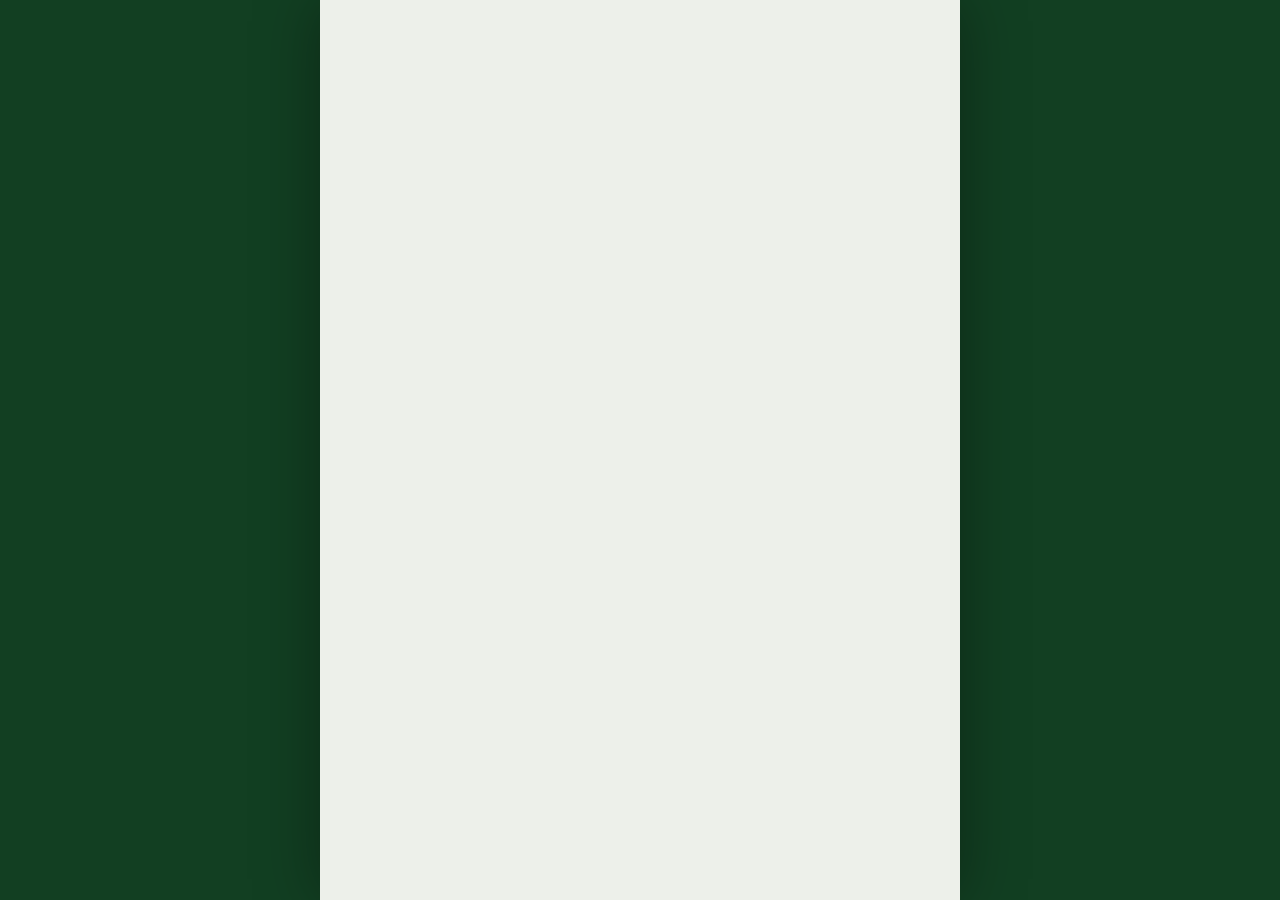
